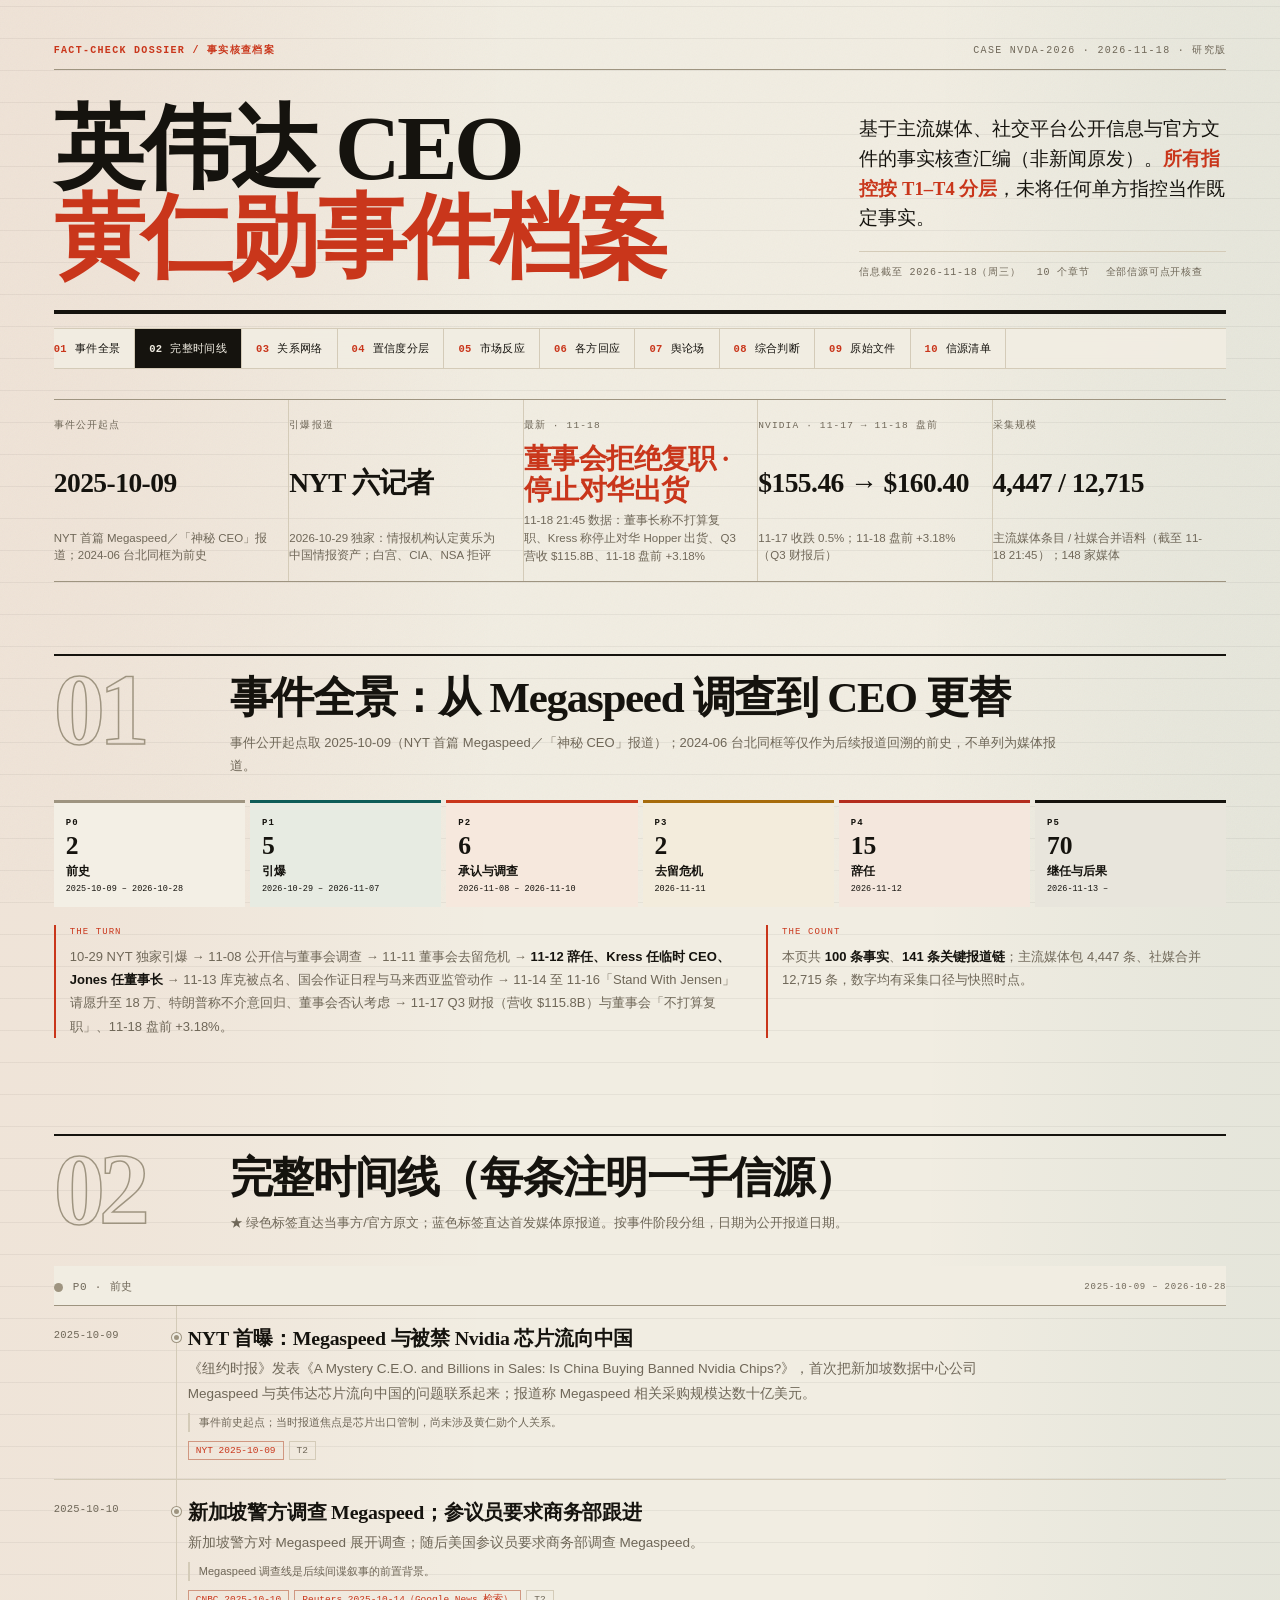
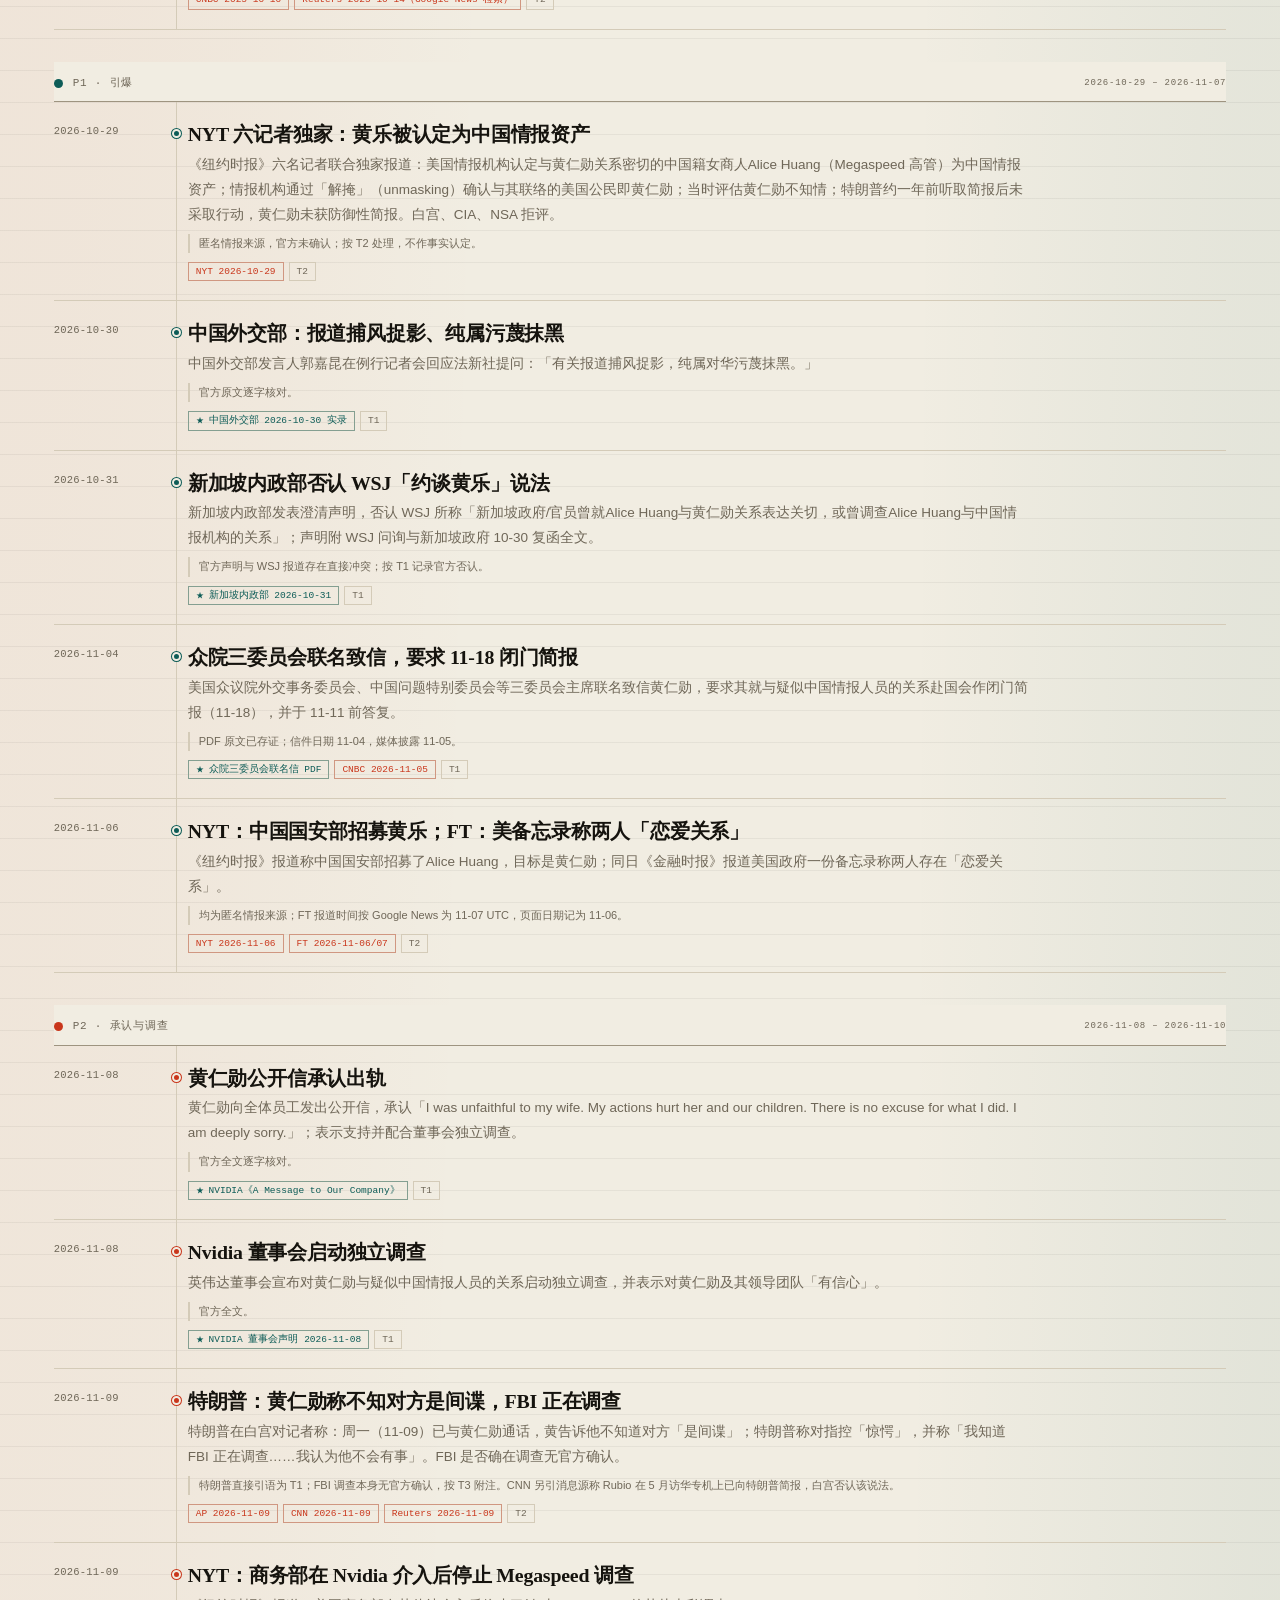
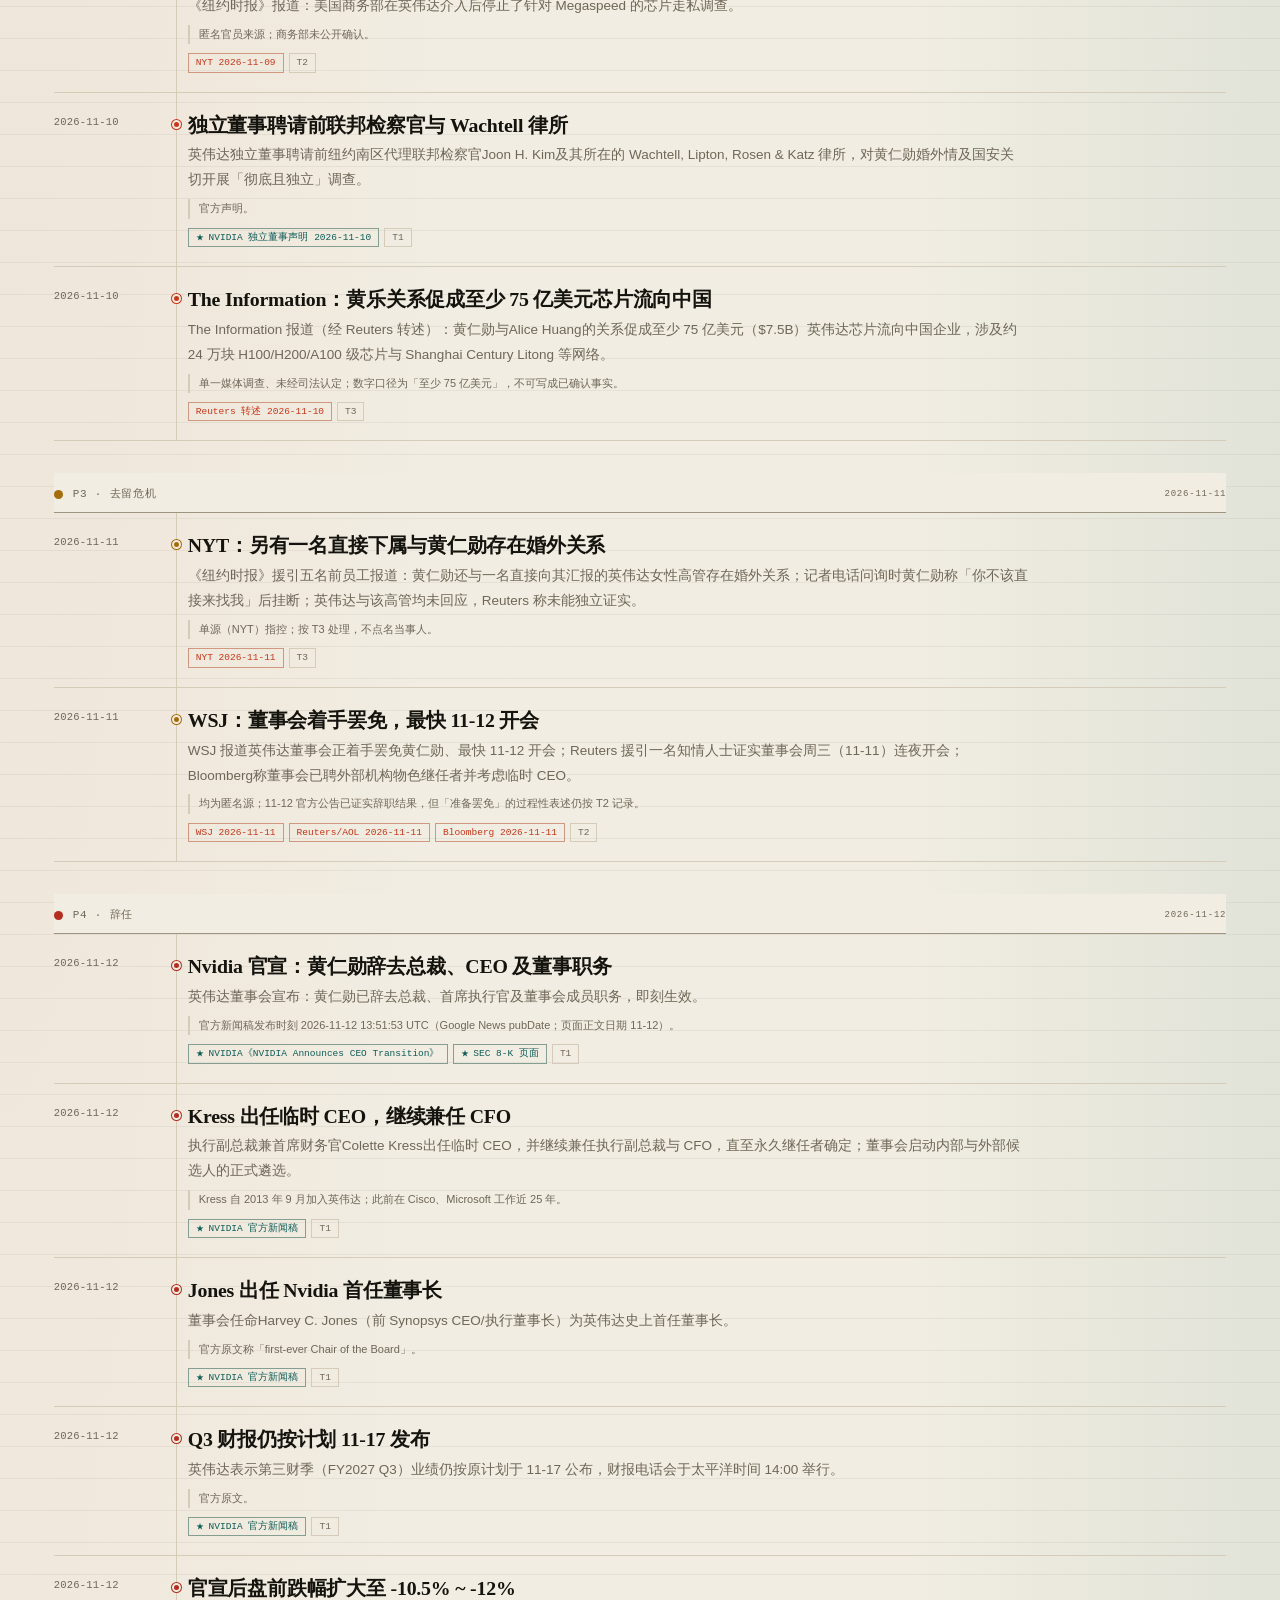
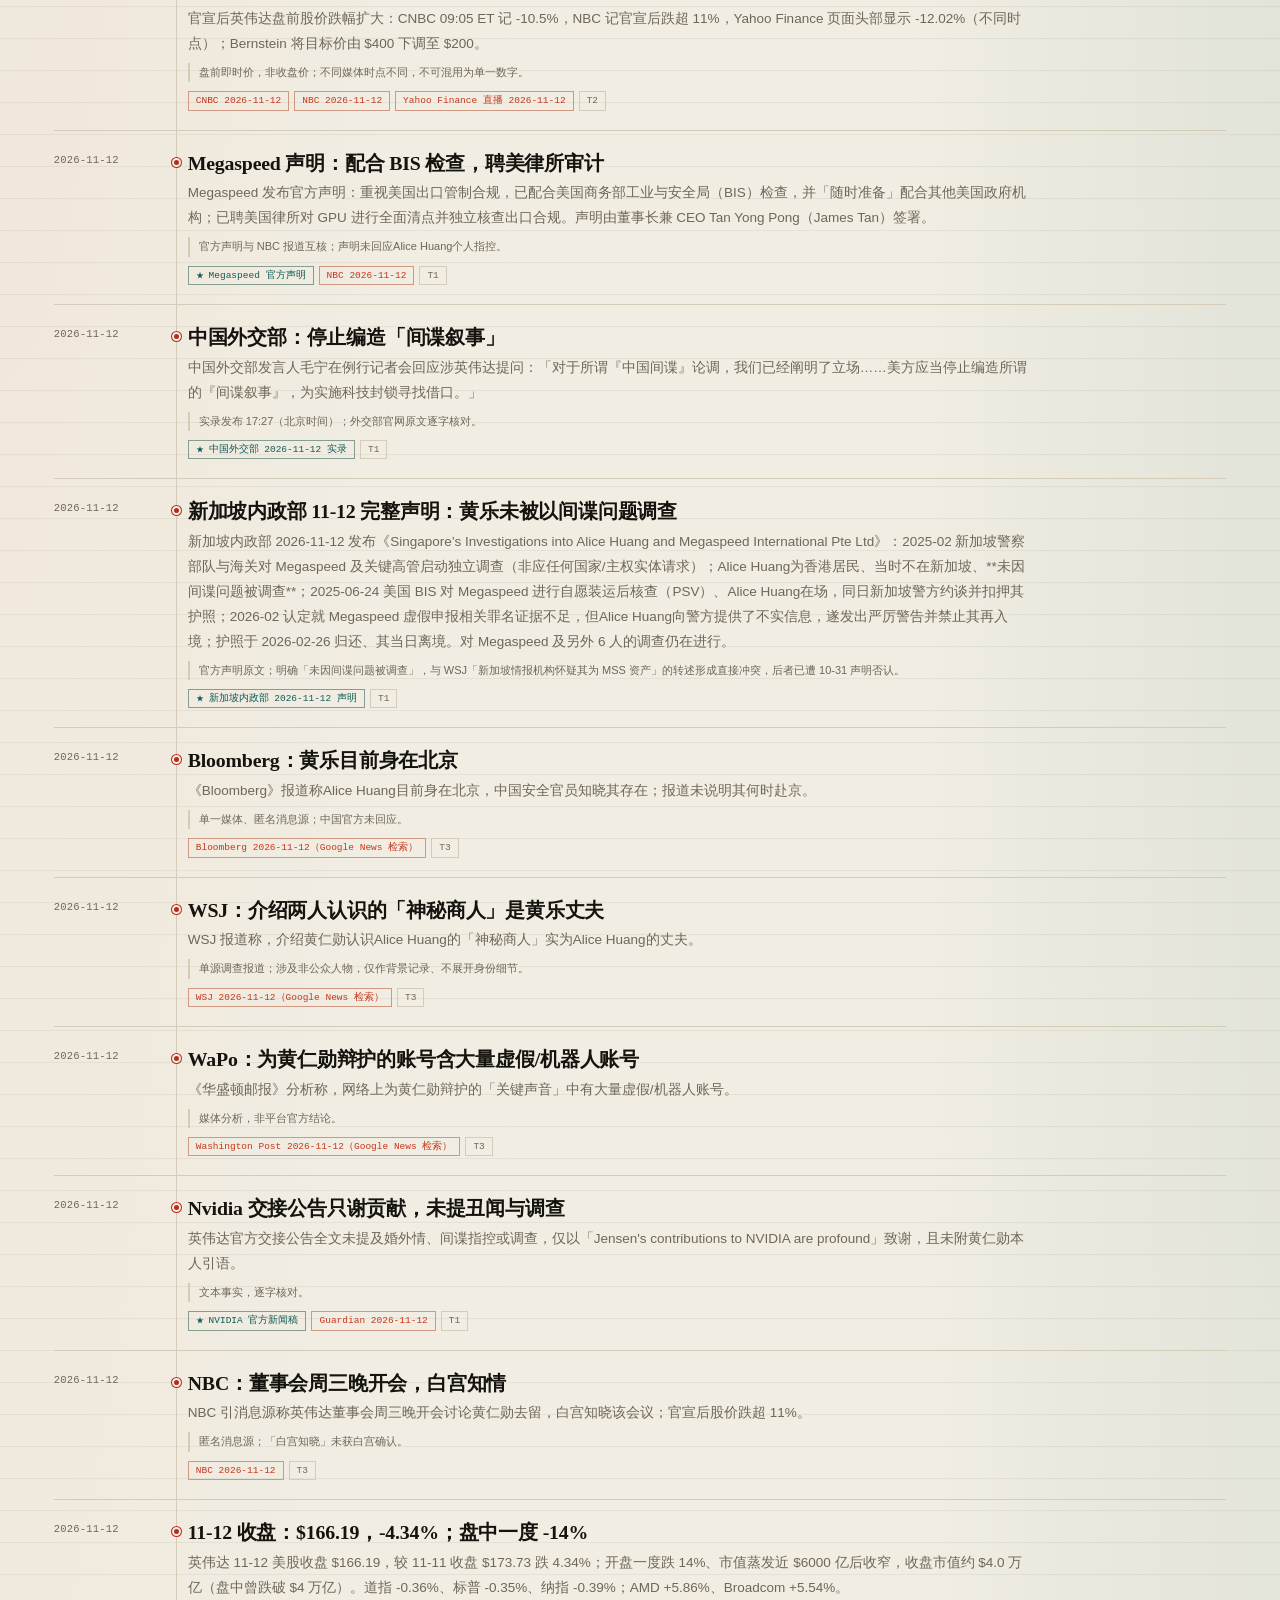
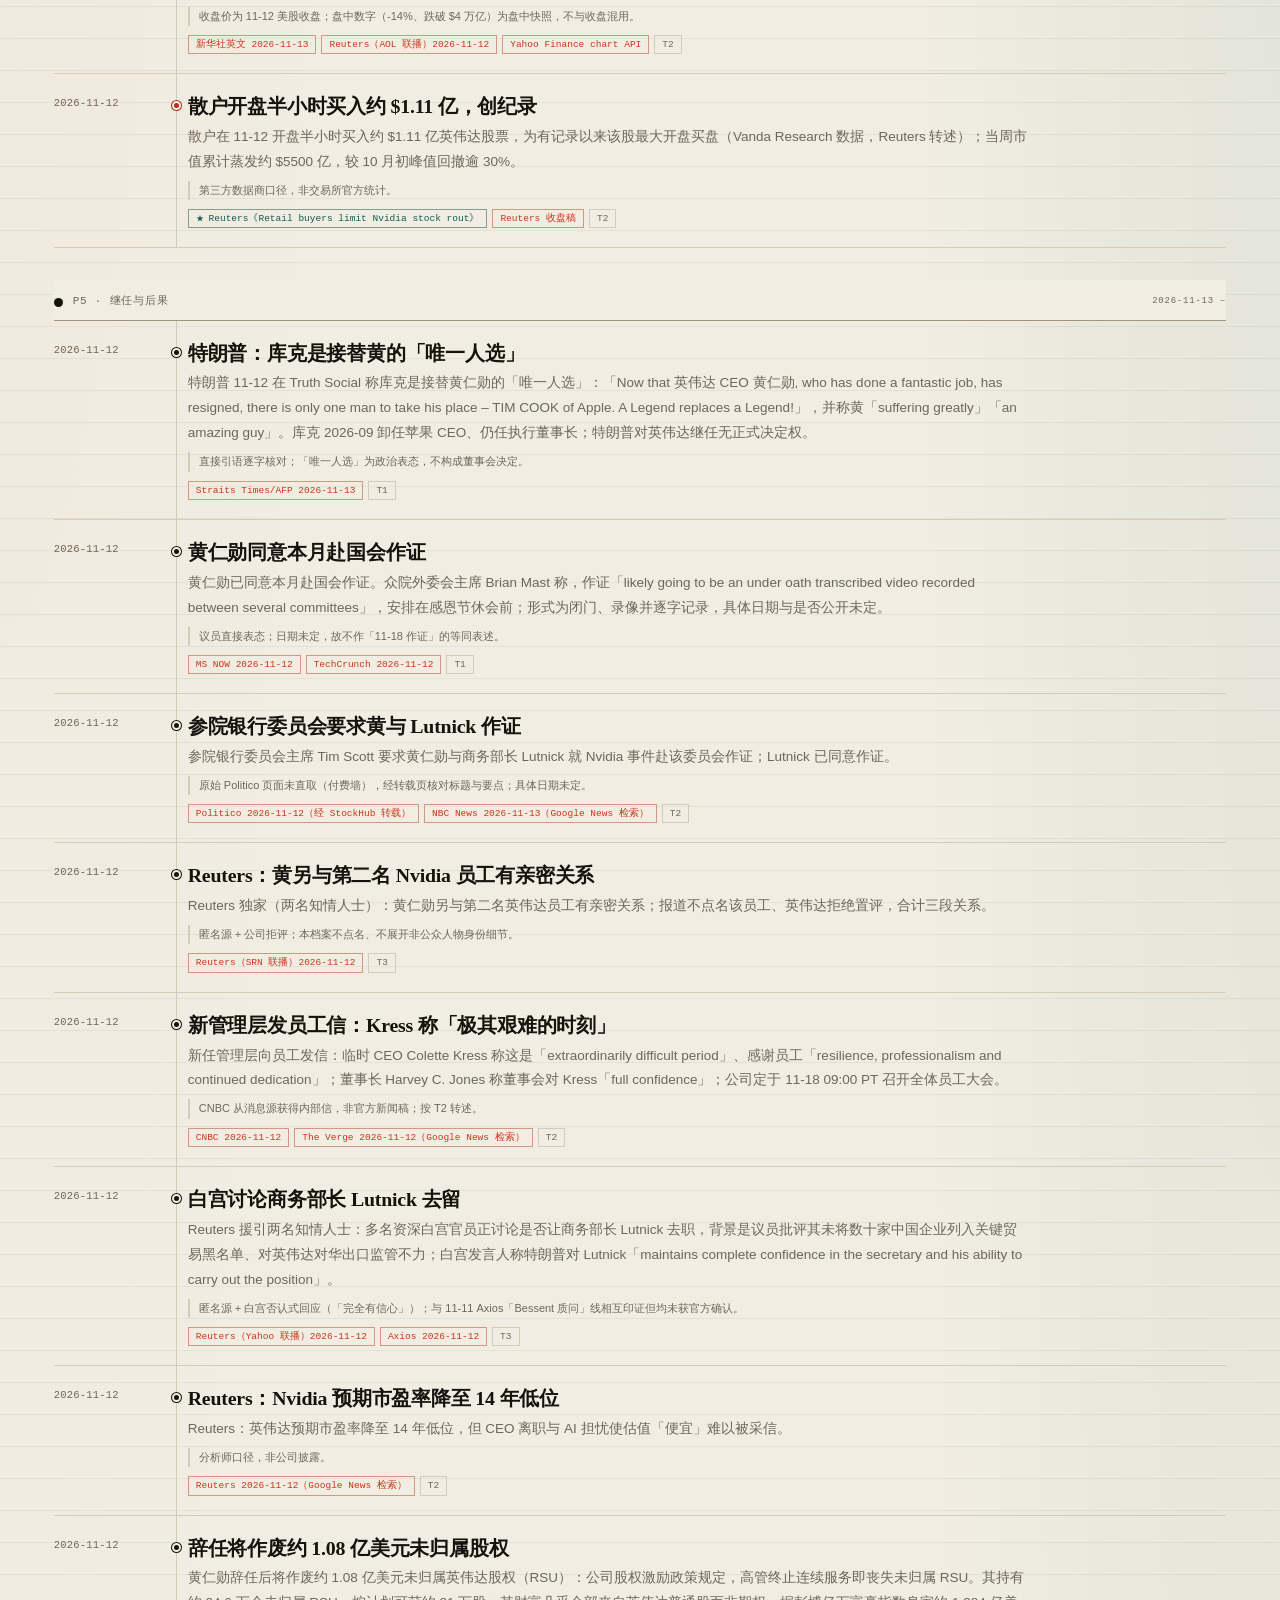
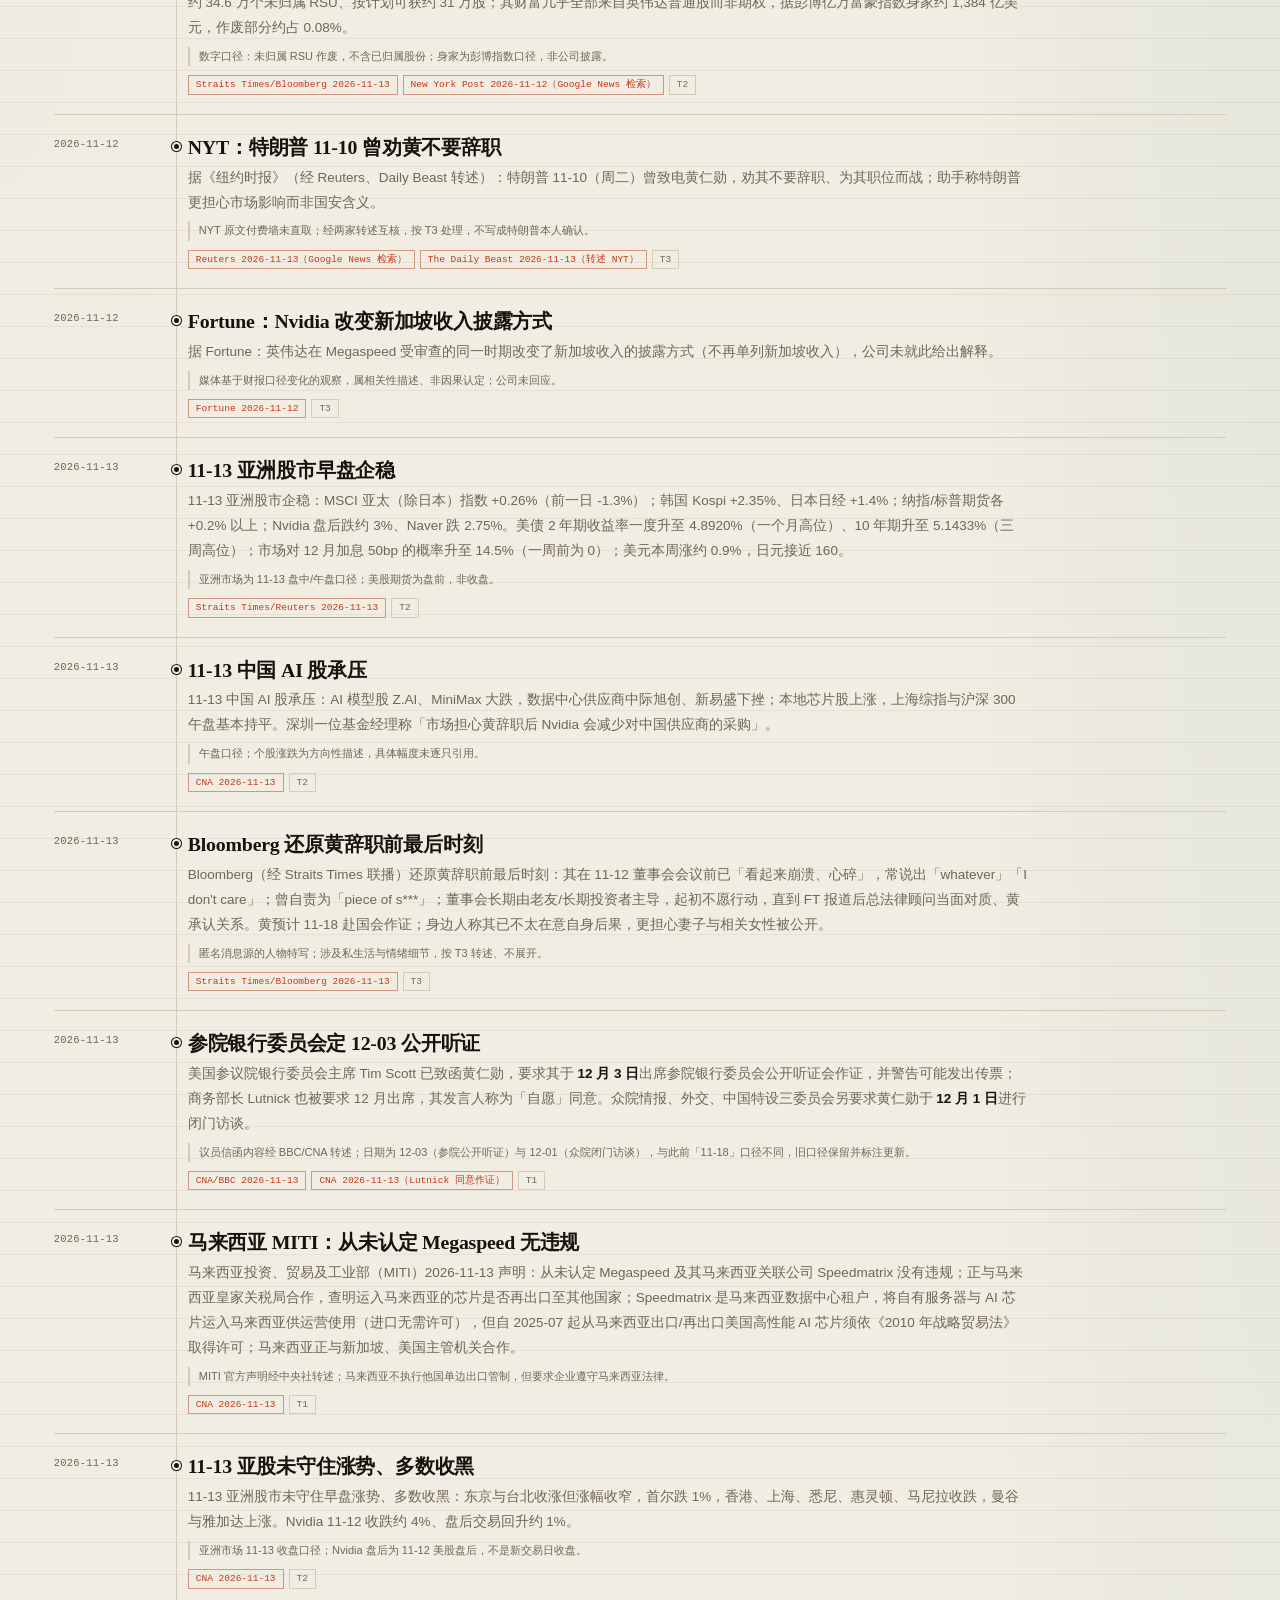
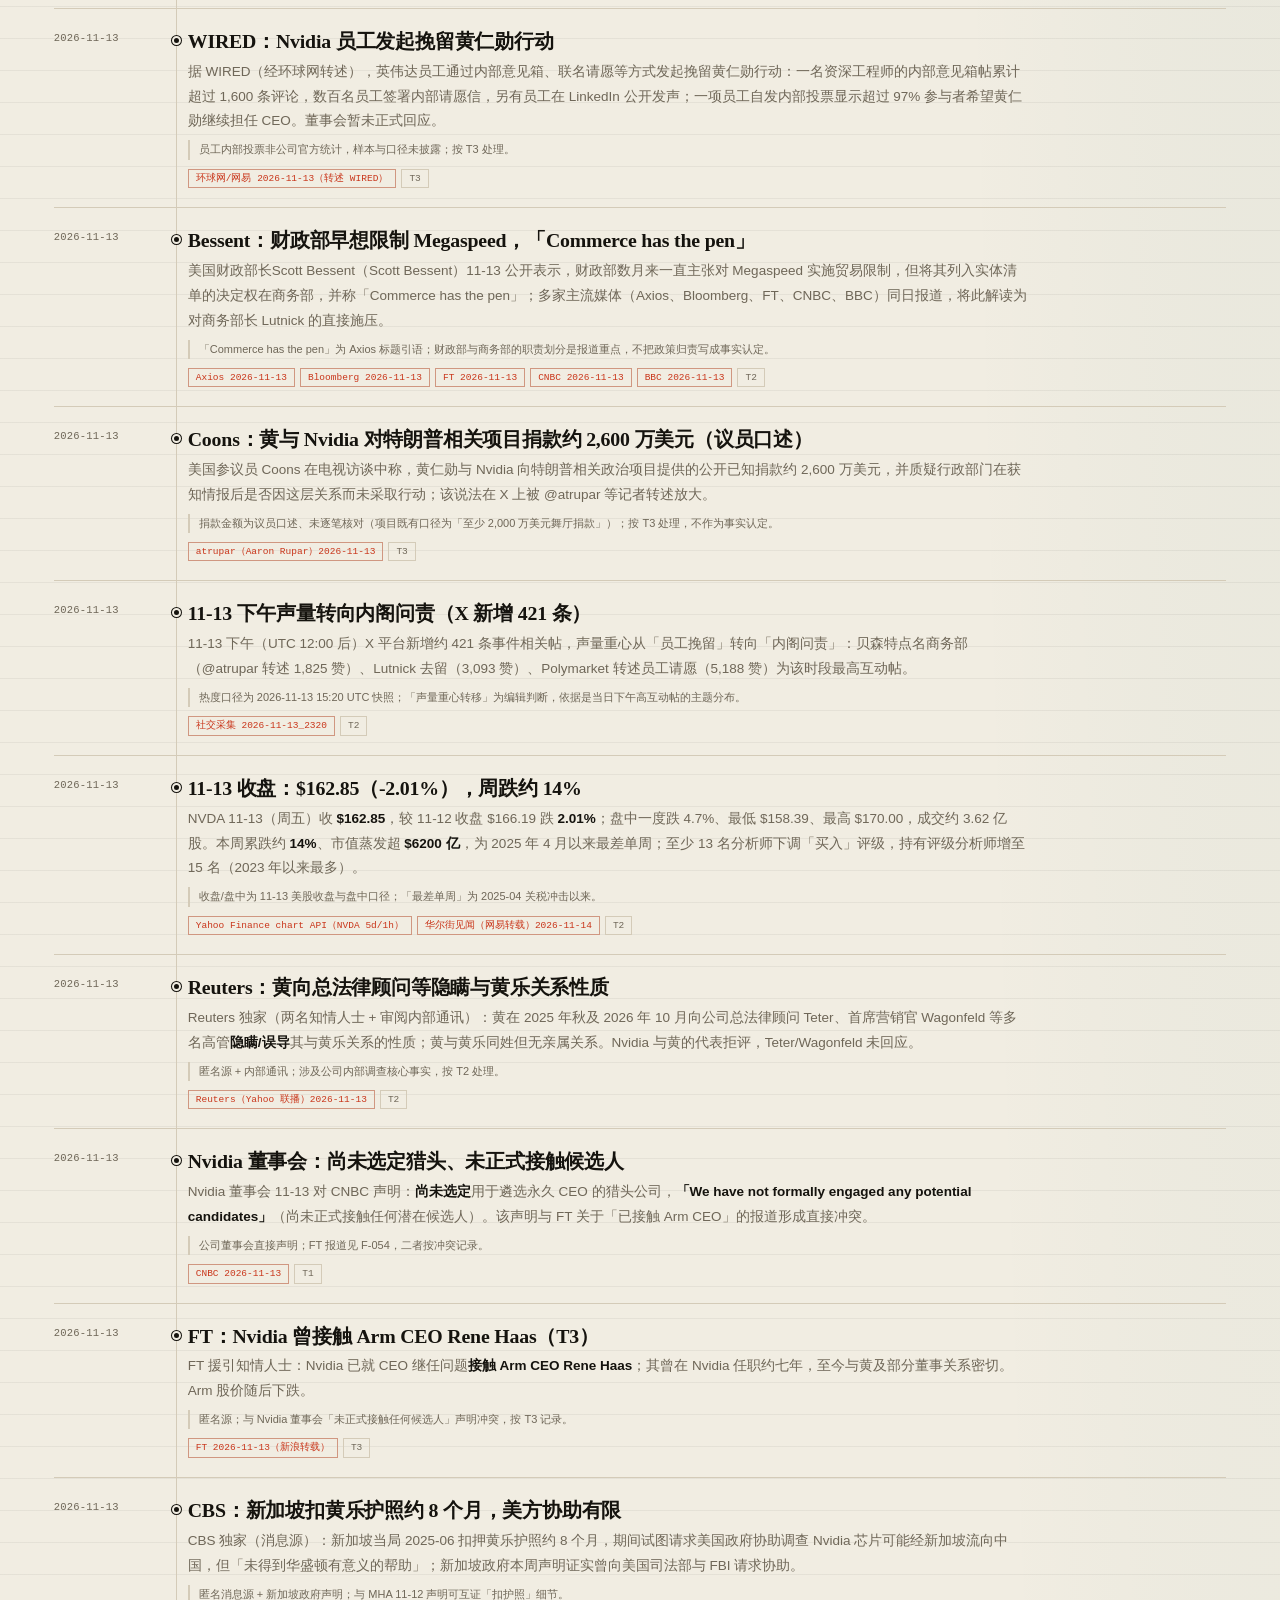
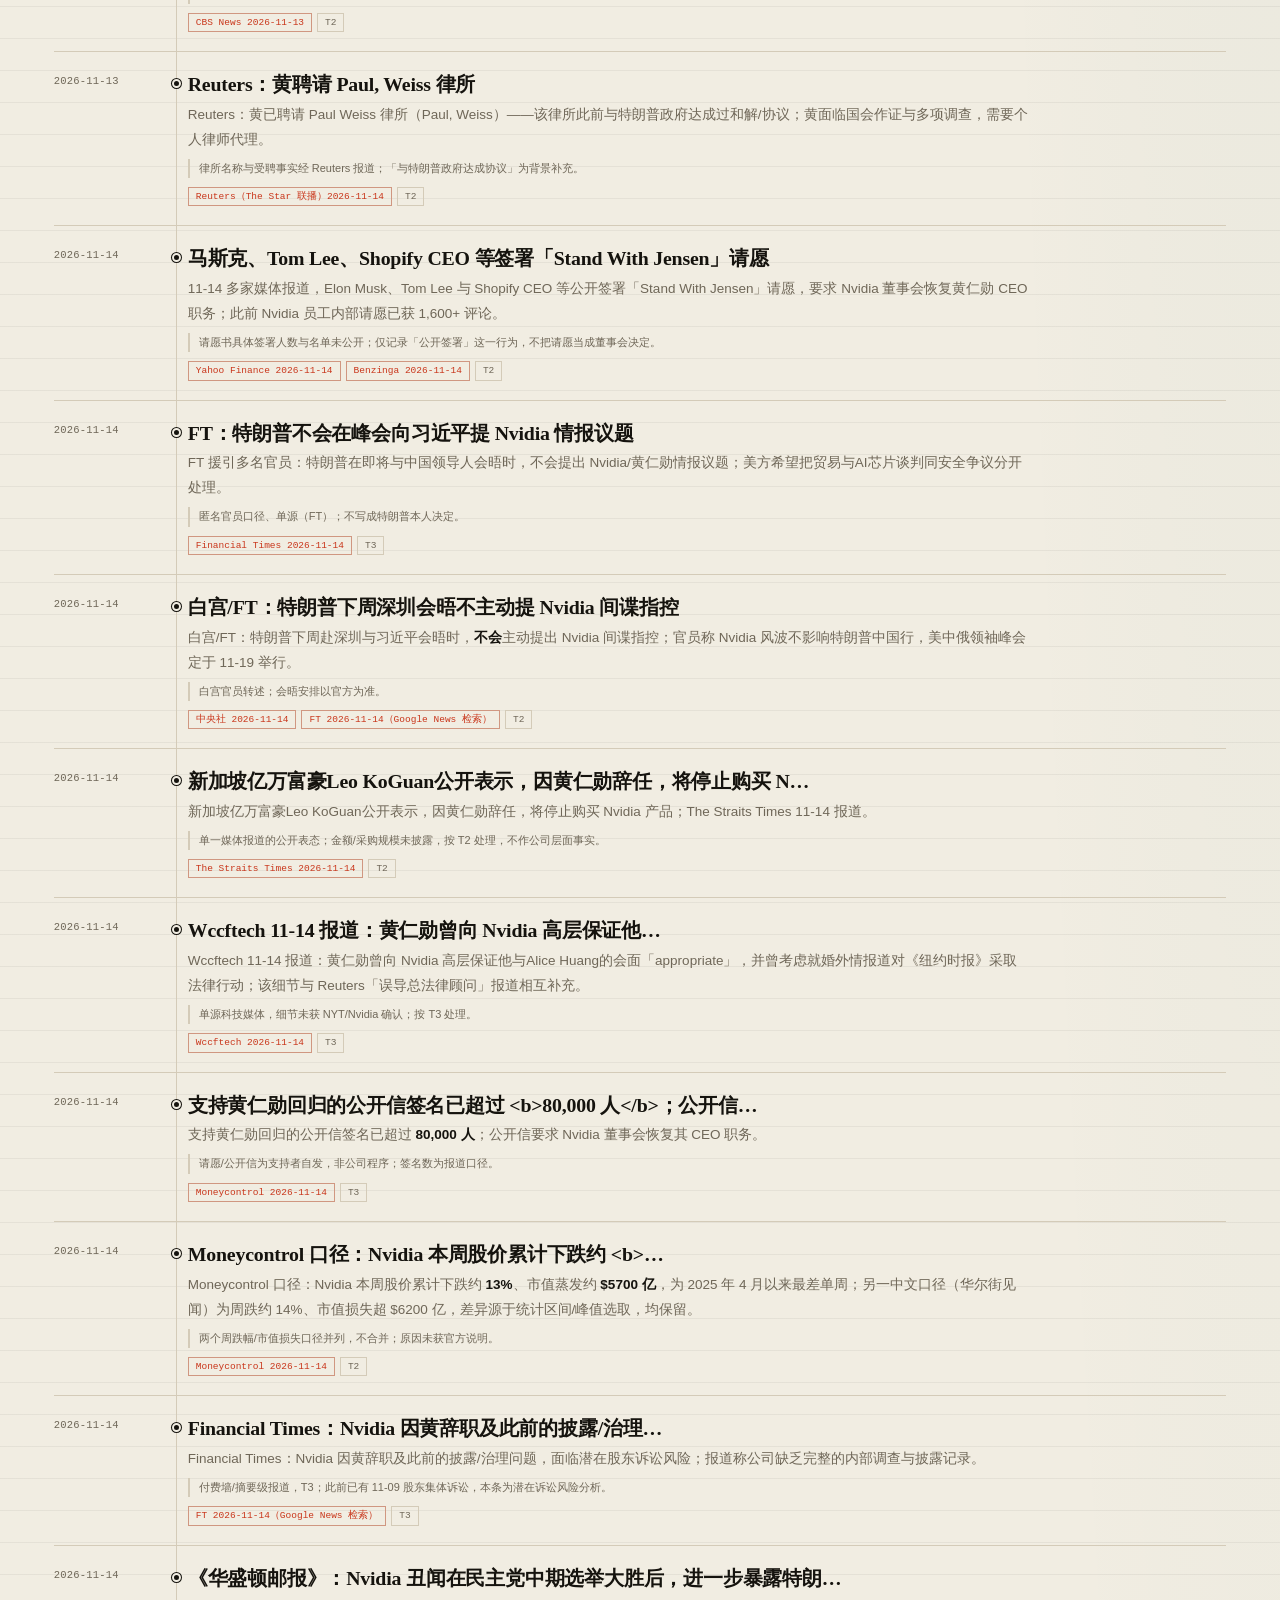
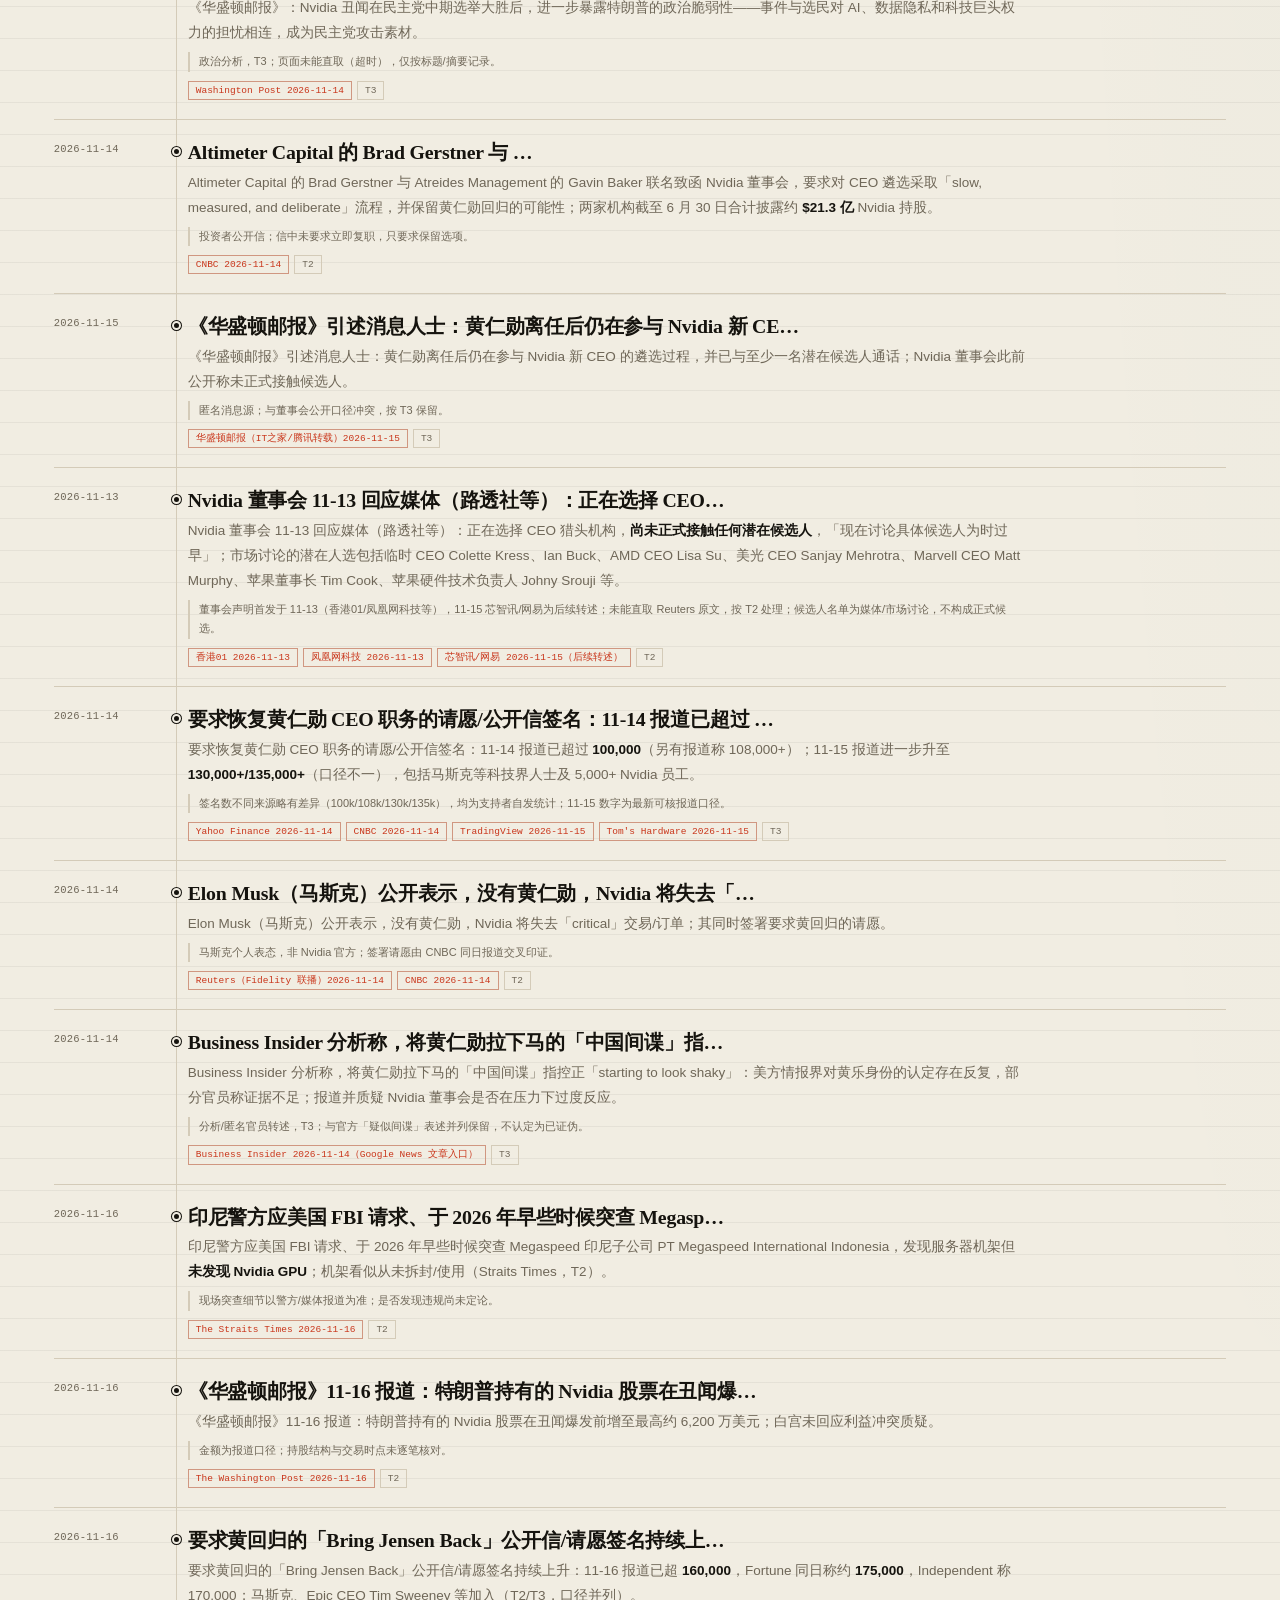
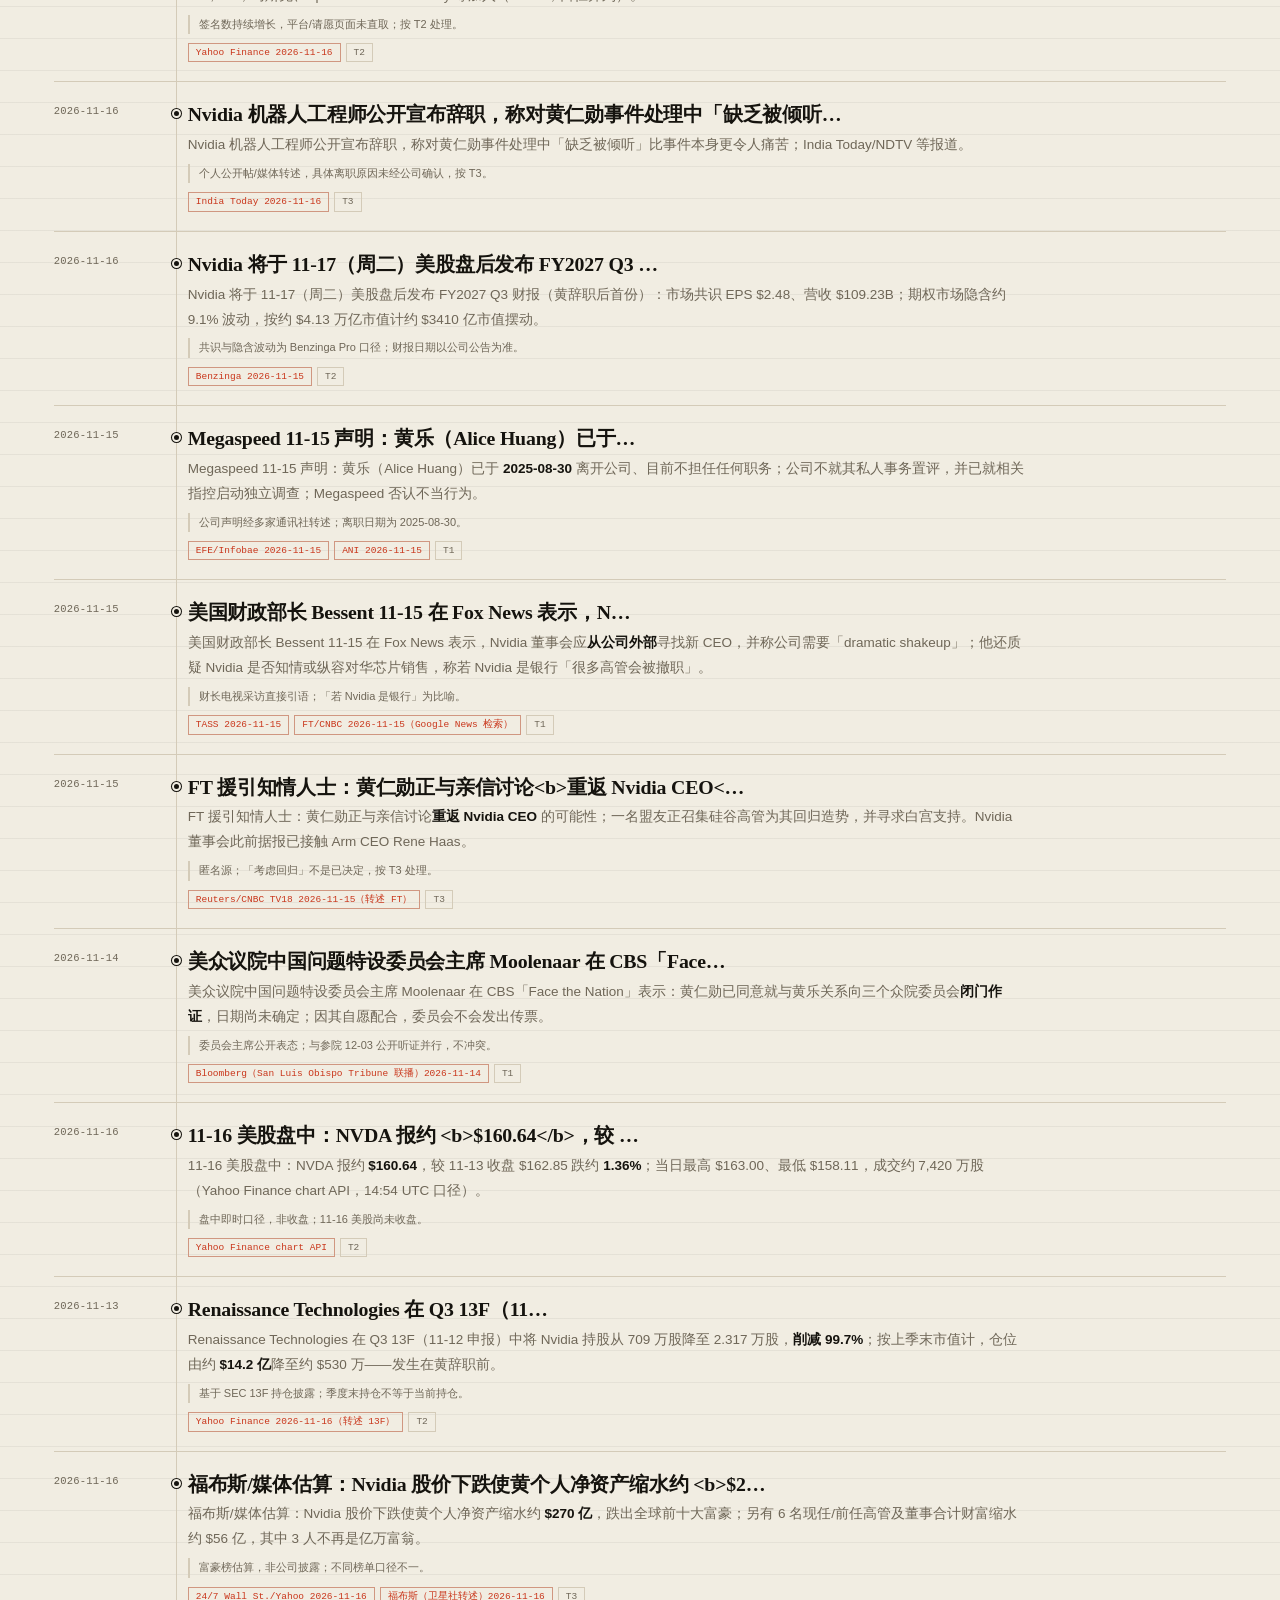
==== index.html @ ffca9726 "deploy: 2026-11-18T23:23:04.176Z" ====
<!DOCTYPE html>
<html lang="zh-CN">
<head>
<meta charset="UTF-8">
<link rel="icon" href="data:image/svg+xml,%3Csvg xmlns='http://www.w3.org/2000/svg' viewBox='0 0 100 100'%3E%3Crect width='100' height='100' fill='%2315130e'/%3E%3Ctext x='50' y='68' font-size='52' text-anchor='middle' fill='%23f1ede2' font-family='Georgia,serif' font-weight='700'%3EN%3C/text%3E%3C/svg%3E">
<meta name="viewport" content="width=device-width, initial-scale=1.0">
<title>英伟达 CEO 黄仁勋事件档案：完整时间线 · 关系网络 · 综合判断</title>
<meta name="description" content="基于主流媒体、社交平台公开信息与官方文件的事实核查汇编：完整时间线、关系网络、置信度分层与后续观察点（截至 2026-11-18），全部信源可点击核查">
<meta property="og:type" content="article">
<meta property="og:title" content="英伟达 CEO 黄仁勋事件档案：完整时间线 · 关系网络 · 综合判断">
<meta property="og:description" content="基于主流媒体、社交平台公开信息与官方文件的事实核查汇编（截至 2026-11-18），全部信源可点击核查">
<style>/* ============================================================
   NVDA CASE FILE — editorial dossier design system
   Light: warm paper / ink / signal vermilion
   Dark: night desk / bone / signal vermilion
   ============================================================ */
:root{
  --paper:#f1ede2;
  --paper-2:#e9e3d5;
  --card:#faf7ee;
  --ink:#15130e;
  --muted:#6f6758;
  --rule:#d4cbb8;
  --rule-strong:#9e9480;
  --accent:#c9361b;
  --accent-soft:#f2d8cb;
  --teal:#0d5c57;
  --teal-soft:#d8e8e3;
  --amber:#a66b0b;
  --amber-soft:#f0e2c6;
  --red:#b42d1e;
  --grid:rgba(21,19,14,.055);
  --shadow:0 18px 40px -28px rgba(21,19,14,.6);
  --serif:"Noto Serif SC","Source Han Serif SC","Songti SC","STSong","Iowan Old Style",Georgia,serif;
  --sans:"Noto Sans SC","Source Han Sans SC","PingFang SC","Microsoft YaHei",sans-serif;
  --mono:"IBM Plex Mono","JetBrains Mono","SFMono-Regular",Consolas,monospace;
}
@media (prefers-color-scheme: dark){
  :root{
    --paper:#0d0f12; --paper-2:#111419; --card:#15181e;
    --ink:#ece6d9; --muted:#a79e8e; --rule:#33363d; --rule-strong:#575a62;
    --accent:#ff5b37; --accent-soft:#3b1d16; --teal:#71c3b8; --teal-soft:#102d2a;
    --amber:#e0a33e; --amber-soft:#34290f; --red:#ff6b52;
    --grid:rgba(236,230,217,.045);
    --shadow:0 18px 40px -28px rgba(0,0,0,.9);
  }
}
*{box-sizing:border-box;margin:0;padding:0}
html{scroll-behavior:smooth}
@media (prefers-reduced-motion:reduce){html{scroll-behavior:auto}}
body{
  background:
    radial-gradient(ellipse 70% 55% at 0% -10%, color-mix(in srgb,var(--accent) 8%,transparent), transparent 60%),
    radial-gradient(ellipse 45% 40% at 100% 10%, color-mix(in srgb,var(--teal) 7%,transparent), transparent 65%),
    repeating-linear-gradient(0deg, transparent 0 31px, var(--grid) 31px 32px),
    var(--paper);
  color:var(--ink);
  font-family:var(--sans);
  font-size:16px;
  line-height:1.75;
  -webkit-font-smoothing:antialiased;
  overflow-x:clip;
}
body::selection{background:var(--accent);color:var(--card)}
a{color:var(--accent);text-underline-offset:3px;touch-action:manipulation}
a:focus-visible,button:focus-visible,summary:focus-visible{outline:2px solid var(--accent);outline-offset:3px}
.skip{position:absolute;left:-999px;top:8px;z-index:200;background:var(--card);border:1px solid var(--accent);padding:8px 12px;font-family:var(--mono);font-size:11px}
.skip:focus{left:8px}
.grain{
  position:fixed;inset:0;z-index:1;pointer-events:none;opacity:.055;
  background-image:url("data:image/svg+xml,%3Csvg xmlns='http://www.w3.org/2000/svg' width='180' height='180'%3E%3Cfilter id='n'%3E%3CfeTurbulence type='fractalNoise' baseFrequency='.85' numOctaves='3' stitchTiles='stitch'/%3E%3C/filter%3E%3Crect width='100%25' height='100%25' filter='url(%23n)' opacity='.65'/%3E%3C/svg%3E");
}
.progress{position:fixed;top:0;left:0;height:3px;width:0;background:var(--accent);z-index:100;transition:width .08s linear}
.site{position:relative;z-index:2;max-width:1280px;margin:0 auto;padding:34px clamp(18px,4.2vw,64px) 72px}

/* ---------- masthead ---------- */
.masthead{padding-top:8px}
.masthead-top{display:flex;justify-content:space-between;gap:18px;border-bottom:1px solid var(--rule-strong);padding-bottom:9px;font-family:var(--mono);font-size:10px;letter-spacing:.13em;text-transform:uppercase;color:var(--muted)}
.masthead-top .stamp{color:var(--accent);font-weight:600}
.masthead-top .issue{text-align:right}
.masthead-grid{display:grid;grid-template-columns:minmax(0,1.35fr) minmax(280px,.65fr);gap:44px;align-items:end;padding:34px 0 28px}
h1{font-family:var(--serif);font-size:clamp(44px,7.1vw,92px);line-height:.98;font-weight:900;letter-spacing:-.04em;margin:0;text-wrap:balance}
h1 .h1-2{display:block;color:var(--accent);white-space:nowrap}
.dek{font-family:var(--serif);font-size:clamp(17px,1.45vw,21px);line-height:1.6;color:var(--ink);margin-bottom:18px}
.dek b{color:var(--accent)}
.masthead-meta{display:flex;flex-wrap:wrap;gap:8px 16px;font-family:var(--mono);font-size:10px;letter-spacing:.08em;text-transform:uppercase;color:var(--muted);border-top:1px solid var(--rule);padding-top:12px}
.rule-heavy{height:4px;background:var(--ink);margin:0 0 14px}

/* ---------- nav ---------- */
.navbar{display:flex;gap:0;overflow-x:auto;white-space:nowrap;position:sticky;top:0;z-index:40;background:color-mix(in srgb,var(--paper) 92%,transparent);backdrop-filter:blur(12px);border-top:1px solid var(--rule);border-bottom:1px solid var(--rule);margin:0 0 30px;scrollbar-width:none}
.navbar::-webkit-scrollbar{display:none}
.navbar a{display:inline-flex;align-items:center;gap:8px;padding:11px 14px 10px;color:var(--ink);text-decoration:none;font-family:var(--mono);font-size:10.5px;letter-spacing:.03em;border-right:1px solid var(--rule);transition:background .2s,color .2s}
.navbar a:first-child{padding-left:0}
.navbar a span.nav-no{color:var(--accent);font-weight:600}
.navbar a:hover,.navbar a.active{background:var(--ink);color:var(--paper)}
.navbar a:hover span.nav-no,.navbar a.active span.nav-no{color:var(--paper)}

/* ---------- data tape ---------- */
.stats{display:grid;grid-template-columns:repeat(5,minmax(0,1fr));gap:0;border-top:1px solid var(--rule-strong);border-bottom:1px solid var(--rule-strong);margin:0 0 72px}
.stat{padding:18px 18px 16px 0;border-left:1px solid var(--rule);min-height:132px;display:flex;flex-direction:column;justify-content:space-between}
.stat:first-child{border-left:0;padding-left:0}
.stat .k{font-family:var(--mono);font-size:9.5px;letter-spacing:.12em;text-transform:uppercase;color:var(--muted)}
.stat .v{font-family:var(--serif);font-size:clamp(21px,2.15vw,33px);line-height:1.15;font-weight:800;margin:8px 0 6px;letter-spacing:-.02em;font-variant-numeric:tabular-nums}
.stat .c{font-size:11.5px;line-height:1.55;color:var(--muted)}
.stat .c b{color:var(--ink)}
.stat:nth-child(3) .v{color:var(--accent)}

/* ---------- chapters ---------- */
.chapter{margin:0 0 96px;scroll-margin-top:64px}
.chapter-head{display:grid;grid-template-columns:150px minmax(0,1fr);gap:26px;align-items:start;border-top:2px solid var(--ink);padding-top:16px;margin-bottom:22px}
.folio{font-family:var(--serif);font-size:clamp(64px,8vw,112px);line-height:.75;font-weight:900;color:transparent;-webkit-text-stroke:1.5px var(--rule-strong);letter-spacing:-.06em;user-select:none}
h2.sec{font-family:var(--serif);font-size:clamp(27px,3.4vw,43px);line-height:1.22;font-weight:800;letter-spacing:-.03em;margin:0 0 6px;text-wrap:balance}
.sec-sub{font-size:13px;color:var(--muted);line-height:1.8;max-width:830px}
.sec-sub b{color:var(--ink)}
.note{font-size:12px;line-height:1.75;color:var(--muted)}
.note b{color:var(--ink)}
.card{background:var(--card);border:1px solid var(--rule);box-shadow:var(--shadow);padding:26px}
.card.figure{padding:18px 18px 10px}
.card.figure svg{display:block;width:100%;height:auto}
.net-legend{display:grid;grid-template-columns:repeat(3,1fr);gap:6px 18px;padding:10px 4px 2px;border-top:1px solid var(--rule);font-size:10.5px;color:var(--muted)}
.net-legend span{display:flex;align-items:center;gap:7px;line-height:1.35}
.net-legend i{display:inline-flex;align-items:center;justify-content:center;width:17px;height:17px;border:1px solid var(--rule-strong);border-radius:50%;font-family:var(--mono);font-size:8px;color:var(--accent);font-style:normal;flex:0 0 17px}

/* ---------- phase strip ---------- */
.phase-strip{display:flex;gap:5px;margin:10px 0 16px;align-items:stretch}
.phase-seg{flex:1;min-width:0;border-top:3px solid var(--ph,var(--rule-strong));background:color-mix(in srgb,var(--ph,var(--rule)) 8%,var(--card));padding:13px 12px 11px;display:flex;flex-direction:column;gap:2px;position:relative}
.phase-seg .phase-code{font-family:var(--mono);font-size:9px;color:var(--ink);letter-spacing:.12em;font-weight:600}
.phase-seg b{font-family:var(--serif);font-size:clamp(18px,2vw,28px);line-height:1}
.phase-seg .phase-name{font-size:12px;font-weight:700}
.phase-seg small{font-family:var(--mono);font-size:8.5px;color:var(--ink);line-height:1.4}
.overview-notes{display:grid;grid-template-columns:1.2fr .8fr;gap:22px;margin-top:18px}
.note-block{border-left:2px solid var(--accent);padding-left:14px}
.note-block .label{display:block;font-family:var(--mono);font-size:9px;letter-spacing:.12em;text-transform:uppercase;color:var(--accent);margin-bottom:4px}
.note-block p{font-size:13px;color:var(--muted);line-height:1.8}
.note-block p b{color:var(--ink)}

/* ---------- timeline ---------- */
.phase-h{position:sticky;top:47px;z-index:12;display:flex;align-items:center;gap:10px;background:var(--paper);border-bottom:1px solid var(--rule-strong);padding:12px 0 8px;margin:32px 0 0;font-family:var(--mono);font-size:11px;letter-spacing:.07em;text-transform:uppercase;color:var(--muted)}
.phase-h .dot{width:9px;height:9px;border-radius:50%;flex:0 0 auto;background:var(--ph,var(--accent))}
.item{display:grid;grid-template-columns:112px 22px minmax(0,1fr);gap:0;position:relative;padding:19px 0 19px;border-bottom:1px solid var(--rule)}
.item::before{content:"";position:absolute;left:122px;top:0;bottom:0;width:1px;background:var(--rule)}
.item .date{font-family:var(--mono);font-size:10.5px;line-height:1.5;letter-spacing:.02em;color:var(--muted);padding-top:3px}
.item .dot-marker{position:relative;z-index:1;align-self:start;justify-self:center;margin-top:8px;width:9px;height:9px;border:2px solid var(--paper);background:var(--ph,var(--accent));border-radius:50%;box-shadow:0 0 0 1px var(--ph,var(--accent))}
.item .body{max-width:840px}
.item .t{font-family:var(--serif);font-size:clamp(17px,1.55vw,21px);line-height:1.4;font-weight:800;margin-bottom:4px;letter-spacing:-.01em}
.item .x{font-size:13.5px;line-height:1.85;color:var(--muted)}
.item .x b{color:var(--ink)}
.item .note{margin-top:6px;font-size:11px;border-left:2px solid var(--rule);padding-left:9px}
.chips{display:flex;flex-wrap:wrap;gap:5px;margin-top:9px}
.chip,a.chip{display:inline-block;font-family:var(--mono);font-size:9.5px;line-height:1.4;padding:2px 7px;border:1px solid var(--rule);color:var(--muted);text-decoration:none;background:transparent}
a.chip{color:var(--accent);border-color:color-mix(in srgb,var(--accent) 35%,var(--rule))}
a.chip:hover{background:var(--accent);color:var(--card)}
a.chip.pri{color:var(--teal);border-color:color-mix(in srgb,var(--teal) 40%,var(--rule))}
a.chip.pri::before{content:"★ ";font-size:8px}
a.chip.pri:hover{background:var(--teal);color:var(--card)}

/* ---------- tables ---------- */
.tablewrap{overflow-x:auto;border-top:1px solid var(--rule-strong);border-bottom:1px solid var(--rule);background:color-mix(in srgb,var(--card) 55%,transparent);-webkit-overflow-scrolling:touch}
table{width:100%;border-collapse:collapse;font-size:12px;line-height:1.6}
th{font-family:var(--mono);font-size:9px;letter-spacing:.11em;text-transform:uppercase;color:var(--muted);background:var(--paper-2);padding:9px 11px;text-align:left;border-bottom:1px solid var(--rule-strong);white-space:nowrap}
td{padding:8px 11px;border-bottom:1px solid var(--rule);vertical-align:top;color:var(--muted)}
tr:last-child td{border-bottom:0}
tbody tr:hover td{background:color-mix(in srgb,var(--accent) 5%,transparent);color:var(--ink)}
td a{color:var(--accent);text-decoration:none;border-bottom:1px solid color-mix(in srgb,var(--accent) 35%,transparent)}
td a:hover{background:var(--accent);color:var(--card)}
.nw{white-space:nowrap}
.badge-pri,.badge-sec{display:inline-block;font-family:var(--mono);font-size:9px;letter-spacing:.04em;padding:1px 6px;border:1px solid;margin-right:4px}
.badge-pri{color:var(--teal);border-color:color-mix(in srgb,var(--teal) 45%,var(--rule))}
.badge-sec{color:var(--muted);border-color:var(--rule)}

/* ---------- confidence ---------- */
.scale{display:flex;height:34px;margin:4px 0 18px;border:1px solid var(--rule-strong);overflow:hidden}
.scale-seg{display:flex;align-items:center;justify-content:center;font-family:var(--mono);font-size:9px;color:var(--card);font-weight:600;min-width:16px}
.scale-seg.t1{background:var(--teal)} .scale-seg.t2{background:var(--accent)} .scale-seg.t3{background:var(--amber)} .scale-seg.t4{background:var(--rule-strong)}
.tier{border-left:3px solid var(--tier,var(--accent));background:color-mix(in srgb,var(--tier,var(--accent)) 5%,var(--card));padding:15px 18px;margin:0 0 9px}
.tier-head{display:flex;align-items:baseline;gap:10px;margin-bottom:4px}
.tier-tag{font-family:var(--mono);font-size:9px;letter-spacing:.08em;color:var(--tier,var(--accent));font-weight:600}
.tier-count{font-family:var(--mono);font-size:9px;color:var(--muted)}
.tier p{font-size:12.5px;line-height:1.75;color:var(--muted);margin:4px 0}
.tier p b{color:var(--ink);font-weight:700}
.t1{--tier:var(--teal)} .t2{--tier:var(--accent)} .t3{--tier:var(--amber)} .t4{--tier:var(--rule-strong)}

/* ---------- market ---------- */
.metric-grid{display:grid;grid-template-columns:repeat(4,minmax(0,1fr));gap:0;border-top:1px solid var(--rule-strong);border-bottom:1px solid var(--rule);margin-bottom:20px}
.metric{padding:15px 15px 13px 0;border-left:1px solid var(--rule)}
.metric:first-child{border-left:0;padding-left:0}
.metric .mk{font-family:var(--mono);font-size:9px;letter-spacing:.1em;text-transform:uppercase;color:var(--muted)}
.metric .mv{font-family:var(--serif);font-size:clamp(25px,3vw,42px);line-height:1;font-weight:900;letter-spacing:-.03em;margin:8px 0 4px;font-variant-numeric:tabular-nums}
.metric .mv.neg{color:var(--accent)} .metric .mv.pos{color:var(--teal)}
.metric .mc{font-size:10.5px;color:var(--muted);line-height:1.5}
.market-svg{width:100%;height:auto;display:block}
.chart-caption{font-family:var(--mono);font-size:9.5px;color:var(--muted);letter-spacing:.03em;padding:8px 0 0;border-top:1px solid var(--rule)}
.fig-head{display:flex;align-items:baseline;gap:12px;flex-wrap:wrap;border-bottom:1px solid var(--rule);padding:0 2px 9px;margin-bottom:10px}
.fig-kicker{font-family:var(--mono);font-size:9px;letter-spacing:.14em;color:var(--accent);font-weight:600}
.fig-head h3{font-family:var(--serif);font-size:17px;font-weight:800;line-height:1.3;margin:0}
.fig-note{margin-left:auto;font-family:var(--mono);font-size:8.5px;color:var(--muted);letter-spacing:.02em}
.fig-legend{display:flex;flex-wrap:wrap;gap:6px 18px;padding:10px 2px 2px;border-top:1px solid var(--rule);font-size:10px;color:var(--muted)}
.fig-legend span{display:flex;align-items:center;gap:6px}
.fig-legend i{width:14px;height:3px;display:inline-block;background:var(--muted)}
.fig-legend i.dash{height:0;border-top:2px dashed var(--muted);background:none}
.fig-legend i.dot-num{width:14px;height:14px;border-radius:50%;border:1px solid var(--accent);background:var(--paper);color:var(--accent);font-family:var(--mono);font-size:8px;display:inline-flex;align-items:center;justify-content:center}
.fig-caption{font-family:var(--mono);font-size:9.5px;line-height:1.7;color:var(--muted);padding:8px 2px 2px;border-top:1px solid var(--rule)}
.fig-hint{display:none}
.mkt,.net{width:100%;height:auto;display:block}
.mkt{max-height:520px}
.net{max-height:660px}
/* 移动端：图内文字在 375px 下会缩到不可读，改为横向滚动查看完整图 */
@media (max-width: 760px){
  .fig-hint{display:none}
  .fig-scroll{overflow-x:auto;-webkit-overflow-scrolling:touch;border-bottom:1px solid var(--rule);padding-bottom:4px}
  .fig-scroll .mkt{min-width:1000px;max-height:none}
  .fig-scroll .net{min-width:1000px;max-height:none}
  .fig-legend{gap:5px 12px;font-size:9.5px}
}
.two-col{display:grid;grid-template-columns:minmax(0,1fr);gap:16px;margin-top:18px}
.two-col>*{min-width:0}
.two-col .card{padding:14px 16px 10px}
.event-table td{font-size:11.5px}
.event-table td .rel-no{display:inline-flex;align-items:center;justify-content:center;width:17px;height:17px;border:1px solid var(--accent);border-radius:50%;font-family:var(--mono);font-size:8px;color:var(--accent);font-style:normal}
.event-table tbody tr:hover td .rel-no{background:var(--accent);color:var(--card)}
.kv b.neg{color:var(--accent)}
.kv b.pos{color:var(--teal)}
.peer-row{display:flex;align-items:center;gap:8px;padding:6px 0;border-bottom:1px dotted var(--rule);font-size:11.5px;color:var(--muted)}
.peer-sw{width:16px;height:3px;flex:0 0 16px}
.peer-name{flex:1}
.peer-row b{font-family:var(--mono);font-size:11px;font-variant-numeric:tabular-nums}
.peer-row b.neg{color:var(--accent)}
.peer-row b.pos{color:var(--teal)}
.market-notes{display:grid;grid-template-columns:1.1fr .9fr;gap:26px;margin-top:16px}
.kv-list{display:grid;gap:8px}
.kv{display:flex;justify-content:space-between;gap:12px;border-bottom:1px dotted var(--rule);padding-bottom:6px;font-size:12px;color:var(--muted)}
.kv b{font-family:var(--mono);font-size:11px;color:var(--ink);text-align:right;white-space:nowrap}

/* ---------- quotes ---------- */
.quote-grid{display:grid;grid-template-columns:repeat(2,minmax(0,1fr));gap:14px}
.quote-card{border:1px solid var(--rule);background:var(--card);padding:18px 20px 16px;position:relative;display:flex;flex-direction:column;gap:10px}
.quote-card.wide{grid-column:1/-1}
.quote-card .qmark{font-family:var(--serif);font-size:54px;line-height:.55;color:var(--accent);height:24px}
.quote-card blockquote{font-family:var(--serif);font-size:17px;line-height:1.65;font-weight:600}
.quote-card .qmeta{font-family:var(--mono);font-size:9.5px;color:var(--muted);letter-spacing:.03em;margin-top:auto}
.quote-card .qmeta a{color:var(--accent);text-decoration:none}
.react-h{font-family:var(--mono);font-size:10px;letter-spacing:.12em;text-transform:uppercase;color:var(--accent);margin:24px 0 10px;display:flex;align-items:center;gap:8px}
.react-h::after{content:"";height:1px;background:var(--rule);flex:1}
.react-h:first-of-type{margin-top:0}

/* ---------- gossip ---------- */
.bar-list{border-top:1px solid var(--rule-strong);margin-bottom:22px}
.bar-row{display:grid;grid-template-columns:86px minmax(0,1fr) 56px;gap:10px;align-items:center;padding:7px 0;border-bottom:1px solid var(--rule);font-size:11px}
.bar-row .bar-name{font-family:var(--mono);font-size:9.5px;color:var(--muted);text-transform:uppercase;letter-spacing:.04em;overflow:hidden;text-overflow:ellipsis;white-space:nowrap}
.bar-track{height:8px;background:var(--paper-2);position:relative;overflow:hidden}
.bar-fill{display:block;height:100%;background:var(--accent);min-width:2px}
.bar-row .bar-val{font-family:var(--mono);font-size:9.5px;text-align:right;color:var(--ink);font-variant-numeric:tabular-nums}
.gossip-grid{display:grid;grid-template-columns:1.35fr .65fr;gap:24px;align-items:start}.gossip-grid>div{min-width:0}
.panel{border-top:1px solid var(--rule-strong);padding-top:12px;min-width:0}
.panel h3{font-family:var(--serif);font-size:22px;font-weight:800;line-height:1.3;margin-bottom:4px}
.panel .hint{font-family:var(--mono);font-size:9px;color:var(--muted);letter-spacing:.04em;margin-bottom:10px}
.data-table{font-size:11px}
.data-table td,.data-table th{padding:6px 8px}
.heat{display:inline-block;height:5px;background:var(--accent);vertical-align:middle;margin-left:4px}
.limited-list{display:flex;flex-wrap:wrap;gap:5px}
.limited-list span{font-family:var(--mono);font-size:9px;border:1px solid var(--rule);padding:2px 6px;color:var(--muted)}

/* ---------- verdict ---------- */
.verdict-lead{display:grid;grid-template-columns:80px minmax(0,1fr);gap:18px;border-top:2px solid var(--ink);border-bottom:1px solid var(--rule-strong);padding:22px 0;margin-bottom:18px}
.verdict-mark{font-family:var(--serif);font-size:100px;line-height:.55;color:var(--accent);font-weight:900}
.verdict-lead p{font-family:var(--serif);font-size:clamp(21px,2.5vw,32px);line-height:1.5;font-weight:700}
.verdict-grid{display:grid;grid-template-columns:repeat(2,minmax(0,1fr));gap:0;border-top:1px solid var(--rule)}
.verdict-item{padding:18px 22px 18px 0;border-bottom:1px solid var(--rule);border-right:1px solid var(--rule)}
.verdict-item:nth-child(2n){padding-left:22px;border-right:0}
.verdict-item .vn{font-family:var(--mono);font-size:9px;color:var(--accent);letter-spacing:.1em}
.verdict-item h3{font-family:var(--serif);font-size:19px;font-weight:800;line-height:1.35;margin:4px 0 5px}
.verdict-item p{font-size:12px;color:var(--muted);line-height:1.75}
.verdict-item p b{color:var(--ink)}
.watchlist{margin-top:22px;background:var(--card);border:1px solid var(--rule);padding:20px 22px}
.watchlist h3{font-family:var(--mono);font-size:10px;letter-spacing:.12em;text-transform:uppercase;color:var(--accent);margin-bottom:10px}
.watchlist ol{list-style:none;counter-reset:w;display:grid;grid-template-columns:repeat(2,1fr);gap:7px 22px}
.watchlist li{counter-increment:w;font-size:12px;color:var(--muted);padding-left:24px;position:relative;line-height:1.6}
.watchlist li::before{content:counter(w,decimal-leading-zero);position:absolute;left:0;top:0;font-family:var(--mono);font-size:9px;color:var(--accent)}

/* ---------- docs ---------- */
.doc{border:1px solid var(--rule);border-left:3px solid var(--accent);background:var(--card);margin-bottom:7px}
.doc summary{list-style:none;display:flex;align-items:center;gap:10px;padding:13px 15px;cursor:pointer;font-family:var(--serif);font-size:15px;font-weight:700}
.doc summary::-webkit-details-marker{display:none}
.doc summary .doc-no{font-family:var(--mono);font-size:9px;color:var(--accent);letter-spacing:.08em;flex:0 0 24px}
.doc summary .ext{margin-left:auto;font-family:var(--mono);font-size:9px;color:var(--muted);text-decoration:none;white-space:nowrap}
.doc summary:hover .ext{color:var(--accent)}
.docbody{padding:0 16px 16px 49px;border-top:1px solid var(--rule);margin-top:0}
.docbody p{font-size:12.5px;line-height:1.8;color:var(--muted);margin-top:10px}
.doc-link{margin-top:10px}
.docbody .orig{font-family:var(--serif);font-size:13px;color:var(--ink)}

/* ---------- sources ---------- */
#sources{margin-bottom:14px}
.source-table{font-size:10.5px}
.source-table td{line-height:1.55}

/* ---------- colophon ---------- */
.colophon{border-top:4px solid var(--ink);margin-top:80px;padding:22px 0 0;display:grid;grid-template-columns:1fr 1fr;gap:30px;font-family:var(--mono);font-size:9.5px;line-height:1.8;color:var(--muted);letter-spacing:.02em}
.colophon b{color:var(--ink)}
#toTop{position:fixed;right:18px;bottom:18px;width:40px;height:40px;border:1px solid var(--rule-strong);background:var(--card);color:var(--ink);cursor:pointer;z-index:50;display:flex;align-items:center;justify-content:center;opacity:0;transform:translateY(8px);transition:opacity .25s,transform .25s;pointer-events:none}
#toTop.show{opacity:1;transform:none;pointer-events:auto}
#toTop:hover{background:var(--ink);color:var(--paper)}
#toTop svg{width:16px;height:16px;stroke:currentColor;fill:none;stroke-width:1.8}
.ext{color:var(--accent);text-decoration:none}
.ext:hover{text-decoration:underline}

/* ---------- responsive ---------- */
@media (max-width: 900px){
  .masthead-grid{grid-template-columns:1fr;gap:22px;padding:24px 0 20px}
  .stats{grid-template-columns:repeat(2,minmax(0,1fr))}
  .stat:nth-child(3){border-left:0;padding-left:0}
  .chapter-head{grid-template-columns:90px 1fr;gap:16px}
  .folio{font-size:64px}
  .overview-notes,.market-notes,.gossip-grid{grid-template-columns:1fr}
  .quote-grid{grid-template-columns:1fr}
  .quote-card.wide{grid-column:auto}
  .metric-grid{grid-template-columns:repeat(2,1fr)}
  .metric:nth-child(3){border-left:0;padding-left:0}
  .verdict-grid{grid-template-columns:1fr}
  .verdict-item,.verdict-item:nth-child(2n){padding-left:0;border-right:0}
  .watchlist ol{grid-template-columns:1fr}
  .colophon{grid-template-columns:1fr;gap:12px}
}
@media (max-width: 620px){
  .net-legend{grid-template-columns:1fr 1fr}
  .site{padding:20px 14px 54px}
  .masthead-top{flex-direction:column;gap:2px}
  .masthead-top .issue{text-align:left}
  h1{font-size:clamp(38px,11vw,58px)}
  .stats{grid-template-columns:1fr}
  .stat{border-left:0;padding-left:0;min-height:auto;border-top:1px solid var(--rule)}
  .stat:first-child{border-top:0}
  .stat .v{font-size:27px}
  .chapter{margin-bottom:64px}
  .chapter-head{display:block}
  .folio{font-size:52px;margin-bottom:8px;line-height:.8}
  h2.sec{font-size:25px}
  .phase-strip{display:grid;grid-template-columns:repeat(2,1fr)}
  .phase-seg{min-height:90px}
  .item{grid-template-columns:1fr;gap:2px;padding:15px 0}
  .item::before,.item .dot-marker{display:none}
  .item .date{font-size:10px;color:var(--accent)}
  .phase-h{position:static;margin-top:22px}
  .metric-grid{grid-template-columns:1fr 1fr}
  .metric .mv{font-size:26px}
  .quote-card blockquote{font-size:15.5px}
  .verdict-lead{grid-template-columns:44px 1fr;gap:10px}
  .verdict-mark{font-size:64px}
  .verdict-lead p{font-size:20px}
  .bar-row{grid-template-columns:70px 1fr 48px}
  .navbar{flex-wrap:wrap;overflow:visible;white-space:normal;position:static;margin:0 0 22px}
  .navbar a{flex:1 1 25%;min-width:0;justify-content:center;padding:9px 4px;font-size:10px;border-right:0;border-bottom:1px solid var(--rule);box-sizing:border-box}
  .navbar a:first-child{padding-left:4px}
  .stat .k{font-size:10.5px}
  .phase-seg .phase-code{font-size:10px}
  .phase-seg small{font-size:9.5px}
  .panel .hint,.fig-caption{font-size:10px}
  .fig-hint{display:block;font-family:var(--mono);font-size:9.5px;color:var(--muted);letter-spacing:.04em;margin:0 0 6px;padding:7px 8px;border:1px dashed var(--rule);background:color-mix(in srgb,var(--card) 70%,transparent)}
}
@media (prefers-reduced-motion: reduce){
  *,*::before,*::after{animation:none!important;transition:none!important}
}
/* reveal */
.js .reveal{opacity:0;transform:translateY(14px);transition:opacity .6s ease,transform .6s ease}
.js .reveal.in{opacity:1;transform:none}
</style>
</head>
<body>
<div class="grain" aria-hidden="true"></div>
<a class="skip" href="#overview">跳到主要内容</a>
<div class="progress" id="readProgress" aria-hidden="true"></div>
<div class="site">
  <header class="masthead">
    <div class="masthead-top"><span class="stamp">FACT-CHECK DOSSIER / 事实核查档案</span><span class="issue">CASE NVDA-2026 · 2026-11-18 · 研究版</span></div>
    <div class="masthead-grid">
      <h1><span class="h1-1">英伟达 CEO</span><span class="h1-2">黄仁勋事件档案</span></h1>
      <div class="masthead-side">
        <p class="dek">基于主流媒体、社交平台公开信息与官方文件的事实核查汇编（非新闻原发）。<b>所有指控按 T1–T4 分层</b>，未将任何单方指控当作既定事实。</p>
        <div class="masthead-meta"><span>信息截至 2026-11-18（周三）</span><span>10 个章节</span><span>全部信源可点开核查</span></div>
      </div>
    </div>
    <div class="rule-heavy"></div>
    <nav class="navbar" aria-label="章节导航">
      <a href="#overview"><span class="nav-no">01</span>事件全景</a><a href="#timeline"><span class="nav-no">02</span>完整时间线</a><a href="#network"><span class="nav-no">03</span>关系网络</a><a href="#confidence"><span class="nav-no">04</span>置信度分层</a><a href="#market"><span class="nav-no">05</span>市场反应</a><a href="#reactions"><span class="nav-no">06</span>各方回应</a><a href="#gossip"><span class="nav-no">07</span>舆论场</a><a href="#verdict"><span class="nav-no">08</span>综合判断</a><a href="#docs"><span class="nav-no">09</span>原始文件</a><a href="#sources"><span class="nav-no">10</span>信源清单</a>
    </nav>
  </header>
  <section class="stats" aria-label="关键数据">
    <div class="stat"><div class="k">事件公开起点</div><div class="v">2025-10-09</div><div class="c">NYT 首篇 Megaspeed／「神秘 CEO」报道；2024-06 台北同框为前史</div></div>
    <div class="stat"><div class="k">引爆报道</div><div class="v">NYT 六记者</div><div class="c">2026-10-29 独家：情报机构认定黄乐为中国情报资产；白宫、CIA、NSA 拒评</div></div>
    <div class="stat"><div class="k">最新 · 11-18</div><div class="v">董事会拒绝复职 · 停止对华出货</div><div class="c">11-18 21:45 数据：董事长称不打算复职、Kress 称停止对华 Hopper 出货、Q3 营收 $115.8B、11-18 盘前 +3.18%</div></div>
    <div class="stat"><div class="k">Nvidia · 11-17 → 11-18 盘前</div><div class="v">$155.46 → $160.40</div><div class="c">11-17 收跌 0.5%；11-18 盘前 +3.18%（Q3 财报后）</div></div>
    <div class="stat"><div class="k">采集规模</div><div class="v">4,447 / 12,715</div><div class="c">主流媒体条目 / 社媒合并语料（截至 11-18 21:45）；148 家媒体</div></div>
  </section>
<main id="main">
<section class="chapter" id="overview">
  <header class="chapter-head"><div class="folio">01</div><div><h2 class="sec">事件全景：从 Megaspeed 调查到 CEO 更替</h2><p class="sec-sub">事件公开起点取 2025-10-09（NYT 首篇 Megaspeed／「神秘 CEO」报道）；2024-06 台北同框等仅作为后续报道回溯的前史，不单列为媒体报道。</p></div></header>
  <div class="phase-strip"><div class="phase-seg" style="--ph:var(--rule-strong)"><span class="phase-code">P0</span><b>2</b><span class="phase-name">前史</span><small>2025-10-09 – 2026-10-28</small></div><div class="phase-seg" style="--ph:var(--teal)"><span class="phase-code">P1</span><b>5</b><span class="phase-name">引爆</span><small>2026-10-29 – 2026-11-07</small></div><div class="phase-seg" style="--ph:var(--accent)"><span class="phase-code">P2</span><b>6</b><span class="phase-name">承认与调查</span><small>2026-11-08 – 2026-11-10</small></div><div class="phase-seg" style="--ph:var(--amber)"><span class="phase-code">P3</span><b>2</b><span class="phase-name">去留危机</span><small>2026-11-11</small></div><div class="phase-seg" style="--ph:var(--red)"><span class="phase-code">P4</span><b>15</b><span class="phase-name">辞任</span><small>2026-11-12</small></div><div class="phase-seg" style="--ph:var(--ink)"><span class="phase-code">P5</span><b>70</b><span class="phase-name">继任与后果</span><small>2026-11-13 –</small></div></div>
  <div class="overview-notes">
    <div class="note-block"><span class="label">THE TURN</span><p>10-29 NYT 独家引爆 → 11-08 公开信与董事会调查 → 11-11 董事会去留危机 → <b>11-12 辞任、Kress 任临时 CEO、Jones 任董事长</b> → 11-13 库克被点名、国会作证日程与马来西亚监管动作 → 11-14 至 11-16「Stand With Jensen」请愿升至 18 万、特朗普称不介意回归、董事会否认考虑 → 11-17 Q3 财报（营收 $115.8B）与董事会「不打算复职」、11-18 盘前 +3.18%。</p></div>
    <div class="note-block"><span class="label">THE COUNT</span><p>本页共 <b>100 条事实</b>、<b>141 条关键报道链</b>；主流媒体包 4,447 条、社媒合并 12,715 条，数字均有采集口径与快照时点。</p></div>
  </div>
</section><section class="chapter" id="timeline">
  <header class="chapter-head"><div class="folio">02</div><div><h2 class="sec">完整时间线（每条注明一手信源）</h2><p class="sec-sub">★ 绿色标签直达当事方/官方原文；蓝色标签直达首发媒体原报道。按事件阶段分组，日期为公开报道日期。</p></div></header>
<div class="phase-h" style="--ph:var(--rule-strong)"><span class="dot"></span>P0 · 前史 <span style="margin-left:auto;font-size:9px">2025-10-09 – 2026-10-28</span></div>
<article class="item" style="--ph:var(--rule-strong)">
    <div class="date">2025-10-09</div><div class="dot-marker"></div>
    <div class="body"><div class="t">NYT 首曝：Megaspeed 与被禁 Nvidia 芯片流向中国</div><div class="x">《纽约时报》发表《A Mystery C.E.O. and Billions in Sales: Is China Buying Banned Nvidia Chips?》，首次把新加坡数据中心公司 Megaspeed 与英伟达芯片流向中国的问题联系起来；报道称 Megaspeed 相关采购规模达数十亿美元。</div><div class="note">事件前史起点；当时报道焦点是芯片出口管制，尚未涉及黄仁勋个人关系。</div><div class="chips"><a class="chip" href="https://www.nytimes.com/2025/10/09/technology/nvidia-chips-china-megaspeed.html" target="_blank" rel="noopener">NYT 2025-10-09</a><span class="chip">T2</span></div></div>
  </article>
<article class="item" style="--ph:var(--rule-strong)">
    <div class="date">2025-10-10</div><div class="dot-marker"></div>
    <div class="body"><div class="t">新加坡警方调查 Megaspeed；参议员要求商务部跟进</div><div class="x">新加坡警方对 Megaspeed 展开调查；随后美国参议员要求商务部调查 Megaspeed。</div><div class="note">Megaspeed 调查线是后续间谍叙事的前置背景。</div><div class="chips"><a class="chip" href="https://www.cnbc.com/2025/10/10/singapore-police-probe-nvidia-customer-megaspeed.html" target="_blank" rel="noopener">CNBC 2025-10-10</a><a class="chip" href="https://news.google.com/rss/search?q=US+senator+seeks+Commerce+Department+investigation+into+Singapore-based+Megaspeed" target="_blank" rel="noopener">Reuters 2025-10-14（Google News 检索）</a><span class="chip">T2</span></div></div>
  </article>
<div class="phase-h" style="--ph:var(--teal)"><span class="dot"></span>P1 · 引爆 <span style="margin-left:auto;font-size:9px">2026-10-29 – 2026-11-07</span></div>
<article class="item" style="--ph:var(--teal)">
    <div class="date">2026-10-29</div><div class="dot-marker"></div>
    <div class="body"><div class="t">NYT 六记者独家：黄乐被认定为中国情报资产</div><div class="x">《纽约时报》六名记者联合独家报道：美国情报机构认定与黄仁勋关系密切的中国籍女商人Alice Huang（Megaspeed 高管）为中国情报资产；情报机构通过「解掩」（unmasking）确认与其联络的美国公民即黄仁勋；当时评估黄仁勋不知情；特朗普约一年前听取简报后未采取行动，黄仁勋未获防御性简报。白宫、CIA、NSA 拒评。</div><div class="note">匿名情报来源，官方未确认；按 T2 处理，不作事实认定。</div><div class="chips"><a class="chip" href="https://www.nytimes.com/2026/10/29/us/politics/nvidia-china-jensen-huang-trump.html" target="_blank" rel="noopener">NYT 2026-10-29</a><span class="chip">T2</span></div></div>
  </article>
<article class="item" style="--ph:var(--teal)">
    <div class="date">2026-10-30</div><div class="dot-marker"></div>
    <div class="body"><div class="t">中国外交部：报道捕风捉影、纯属污蔑抹黑</div><div class="x">中国外交部发言人郭嘉昆在例行记者会回应法新社提问：「有关报道捕风捉影，纯属对华污蔑抹黑。」</div><div class="note">官方原文逐字核对。</div><div class="chips"><a class="chip pri" href="https://www.fmprc.gov.cn/fyrbt_673021/202610/t20261030_12050300.shtml" target="_blank" rel="noopener">中国外交部 2026-10-30 实录</a><span class="chip">T1</span></div></div>
  </article>
<article class="item" style="--ph:var(--teal)">
    <div class="date">2026-10-31</div><div class="dot-marker"></div>
    <div class="body"><div class="t">新加坡内政部否认 WSJ「约谈黄乐」说法</div><div class="x">新加坡内政部发表澄清声明，否认 WSJ 所称「新加坡政府/官员曾就Alice Huang与黄仁勋关系表达关切，或曾调查Alice Huang与中国情报机构的关系」；声明附 WSJ 问询与新加坡政府 10-30 复函全文。</div><div class="note">官方声明与 WSJ 报道存在直接冲突；按 T1 记录官方否认。</div><div class="chips"><a class="chip pri" href="https://www.mha.gov.sg/media-room/newsroom/clarification-statement-on-wall-street-journals-article/" target="_blank" rel="noopener">新加坡内政部 2026-10-31</a><span class="chip">T1</span></div></div>
  </article>
<article class="item" style="--ph:var(--teal)">
    <div class="date">2026-11-04</div><div class="dot-marker"></div>
    <div class="body"><div class="t">众院三委员会联名致信，要求 11-18 闭门简报</div><div class="x">美国众议院外交事务委员会、中国问题特别委员会等三委员会主席联名致信黄仁勋，要求其就与疑似中国情报人员的关系赴国会作闭门简报（11-18），并于 11-11 前答复。</div><div class="note">PDF 原文已存证；信件日期 11-04，媒体披露 11-05。</div><div class="chips"><a class="chip pri" href="https://foreignaffairs.house.gov/sites/evo-subsites/republicans-foreignaffairs.house.gov/files/evo-media-document/11.4.26nvidialetter.pdf" target="_blank" rel="noopener">众院三委员会联名信 PDF</a><a class="chip" href="https://www.cnbc.com/2026/11/05/nvidia-jensen-huang-china-spy-congress.html" target="_blank" rel="noopener">CNBC 2026-11-05</a><span class="chip">T1</span></div></div>
  </article>
<article class="item" style="--ph:var(--teal)">
    <div class="date">2026-11-06</div><div class="dot-marker"></div>
    <div class="body"><div class="t">NYT：中国国安部招募黄乐；FT：美备忘录称两人「恋爱关系」</div><div class="x">《纽约时报》报道称中国国安部招募了Alice Huang，目标是黄仁勋；同日《金融时报》报道美国政府一份备忘录称两人存在「恋爱关系」。</div><div class="note">均为匿名情报来源；FT 报道时间按 Google News 为 11-07 UTC，页面日期记为 11-06。</div><div class="chips"><a class="chip" href="https://www.nytimes.com/2026/11/06/us/politics/chinese-spy-agency-nvidia-jensen-huang.html" target="_blank" rel="noopener">NYT 2026-11-06</a><a class="chip" href="https://www.ft.com/content/1397e2f4-d7f5-4cbb-a4d9-04ecf661d1aa" target="_blank" rel="noopener">FT 2026-11-06/07</a><span class="chip">T2</span></div></div>
  </article>
<div class="phase-h" style="--ph:var(--accent)"><span class="dot"></span>P2 · 承认与调查 <span style="margin-left:auto;font-size:9px">2026-11-08 – 2026-11-10</span></div>
<article class="item" style="--ph:var(--accent)">
    <div class="date">2026-11-08</div><div class="dot-marker"></div>
    <div class="body"><div class="t">黄仁勋公开信承认出轨</div><div class="x">黄仁勋向全体员工发出公开信，承认「I was unfaithful to my wife. My actions hurt her and our children. There is no excuse for what I did. I am deeply sorry.」；表示支持并配合董事会独立调查。</div><div class="note">官方全文逐字核对。</div><div class="chips"><a class="chip pri" href="https://nvidianews.nvidia.com/news/a-message-to-our-company" target="_blank" rel="noopener">NVIDIA《A Message to Our Company》</a><span class="chip">T1</span></div></div>
  </article>
<article class="item" style="--ph:var(--accent)">
    <div class="date">2026-11-08</div><div class="dot-marker"></div>
    <div class="body"><div class="t">Nvidia 董事会启动独立调查</div><div class="x">英伟达董事会宣布对黄仁勋与疑似中国情报人员的关系启动独立调查，并表示对黄仁勋及其领导团队「有信心」。</div><div class="note">官方全文。</div><div class="chips"><a class="chip pri" href="https://nvidianews.nvidia.com/news/statement-from-nvidia-board-of-directors" target="_blank" rel="noopener">NVIDIA 董事会声明 2026-11-08</a><span class="chip">T1</span></div></div>
  </article>
<article class="item" style="--ph:var(--accent)">
    <div class="date">2026-11-09</div><div class="dot-marker"></div>
    <div class="body"><div class="t">特朗普：黄仁勋称不知对方是间谍，FBI 正在调查</div><div class="x">特朗普在白宫对记者称：周一（11-09）已与黄仁勋通话，黄告诉他不知道对方「是间谍」；特朗普称对指控「惊愕」，并称「我知道 FBI 正在调查……我认为他不会有事」。FBI 是否确在调查无官方确认。</div><div class="note">特朗普直接引语为 T1；FBI 调查本身无官方确认，按 T3 附注。CNN 另引消息源称 Rubio 在 5 月访华专机上已向特朗普简报，白宫否认该说法。</div><div class="chips"><a class="chip" href="https://apnews.com/article/china-denies-spy-jensen-huang-nvidia-3345b9f05c54d58909e88f6dcb9c1cd8" target="_blank" rel="noopener">AP 2026-11-09</a><a class="chip" href="https://www.cnn.com/2026/11/09/politics/trump-jensen-huang-spy" target="_blank" rel="noopener">CNN 2026-11-09</a><a class="chip" href="https://www.reuters.com/world/china/trump-says-nvidia-ceo-told-him-he-did-not-know-woman-linked-him-was-spy-2026-11-09" target="_blank" rel="noopener">Reuters 2026-11-09</a><span class="chip">T2</span></div></div>
  </article>
<article class="item" style="--ph:var(--accent)">
    <div class="date">2026-11-09</div><div class="dot-marker"></div>
    <div class="body"><div class="t">NYT：商务部在 Nvidia 介入后停止 Megaspeed 调查</div><div class="x">《纽约时报》报道：美国商务部在英伟达介入后停止了针对 Megaspeed 的芯片走私调查。</div><div class="note">匿名官员来源；商务部未公开确认。</div><div class="chips"><a class="chip" href="https://www.nytimes.com/2026/11/09/us/politics/commerce-megaspeed-nvidia-investigation-halted.html" target="_blank" rel="noopener">NYT 2026-11-09</a><span class="chip">T2</span></div></div>
  </article>
<article class="item" style="--ph:var(--accent)">
    <div class="date">2026-11-10</div><div class="dot-marker"></div>
    <div class="body"><div class="t">独立董事聘请前联邦检察官与 Wachtell 律所</div><div class="x">英伟达独立董事聘请前纽约南区代理联邦检察官Joon H. Kim及其所在的 Wachtell, Lipton, Rosen & Katz 律所，对黄仁勋婚外情及国安关切开展「彻底且独立」调查。</div><div class="note">官方声明。</div><div class="chips"><a class="chip pri" href="https://nvidianews.nvidia.com/news/statement-from-the-independent-members-of-the-nvidia-board" target="_blank" rel="noopener">NVIDIA 独立董事声明 2026-11-10</a><span class="chip">T1</span></div></div>
  </article>
<article class="item" style="--ph:var(--accent)">
    <div class="date">2026-11-10</div><div class="dot-marker"></div>
    <div class="body"><div class="t">The Information：黄乐关系促成至少 75 亿美元芯片流向中国</div><div class="x">The Information 报道（经 Reuters 转述）：黄仁勋与Alice Huang的关系促成至少 75 亿美元（$7.5B）英伟达芯片流向中国企业，涉及约 24 万块 H100/H200/A100 级芯片与 Shanghai Century Litong 等网络。</div><div class="note">单一媒体调查、未经司法认定；数字口径为「至少 75 亿美元」，不可写成已确认事实。</div><div class="chips"><a class="chip" href="https://www.reuters.com/world/china/nvidia-ceos-affair-aided-75-billion-chip-shipments-china-information-reports-2026-11-10" target="_blank" rel="noopener">Reuters 转述 2026-11-10</a><span class="chip">T3</span></div></div>
  </article>
<div class="phase-h" style="--ph:var(--amber)"><span class="dot"></span>P3 · 去留危机 <span style="margin-left:auto;font-size:9px">2026-11-11</span></div>
<article class="item" style="--ph:var(--amber)">
    <div class="date">2026-11-11</div><div class="dot-marker"></div>
    <div class="body"><div class="t">NYT：另有一名直接下属与黄仁勋存在婚外关系</div><div class="x">《纽约时报》援引五名前员工报道：黄仁勋还与一名直接向其汇报的英伟达女性高管存在婚外关系；记者电话问询时黄仁勋称「你不该直接来找我」后挂断；英伟达与该高管均未回应，Reuters 称未能独立证实。</div><div class="note">单源（NYT）指控；按 T3 处理，不点名当事人。</div><div class="chips"><a class="chip" href="https://www.nytimes.com/2026/11/11/technology/jensen-huang-affair-nvidia-support.html" target="_blank" rel="noopener">NYT 2026-11-11</a><span class="chip">T3</span></div></div>
  </article>
<article class="item" style="--ph:var(--amber)">
    <div class="date">2026-11-11</div><div class="dot-marker"></div>
    <div class="body"><div class="t">WSJ：董事会着手罢免，最快 11-12 开会</div><div class="x">WSJ 报道英伟达董事会正着手罢免黄仁勋、最快 11-12 开会；Reuters 援引一名知情人士证实董事会周三（11-11）连夜开会；Bloomberg称董事会已聘外部机构物色继任者并考虑临时 CEO。</div><div class="note">均为匿名源；11-12 官方公告已证实辞职结果，但「准备罢免」的过程性表述仍按 T2 记录。</div><div class="chips"><a class="chip" href="https://www.wsj.com/risk-compliance-journal/the-morning-risk-report-nvidia-is-preparing-to-oust-ceo-jensen-huang-324bfbd1" target="_blank" rel="noopener">WSJ 2026-11-11</a><a class="chip" href="https://www.aol.com/articles/instant-view-nvidia-preparing-oust-231904000.html" target="_blank" rel="noopener">Reuters/AOL 2026-11-11</a><a class="chip" href="https://www.bloomberg.com/news/articles/2026-11-11/nvidia-working-with-outside-firm-to-identify-ceo-candidates" target="_blank" rel="noopener">Bloomberg 2026-11-11</a><span class="chip">T2</span></div></div>
  </article>
<div class="phase-h" style="--ph:var(--red)"><span class="dot"></span>P4 · 辞任 <span style="margin-left:auto;font-size:9px">2026-11-12</span></div>
<article class="item" style="--ph:var(--red)">
    <div class="date">2026-11-12</div><div class="dot-marker"></div>
    <div class="body"><div class="t">Nvidia 官宣：黄仁勋辞去总裁、CEO 及董事职务</div><div class="x">英伟达董事会宣布：黄仁勋已辞去总裁、首席执行官及董事会成员职务，即刻生效。</div><div class="note">官方新闻稿发布时刻 2026-11-12 13:51:53 UTC（Google News pubDate；页面正文日期 11-12）。</div><div class="chips"><a class="chip pri" href="https://nvidianews.nvidia.com/news/nvidia-announces-ceo-transition" target="_blank" rel="noopener">NVIDIA《NVIDIA Announces CEO Transition》</a><a class="chip pri" href="https://www.sec.gov/Archives/edgar/data/1045810/000104581026000082/nvidiaannouncesceotransiti.htm" target="_blank" rel="noopener">SEC 8-K 页面</a><span class="chip">T1</span></div></div>
  </article>
<article class="item" style="--ph:var(--red)">
    <div class="date">2026-11-12</div><div class="dot-marker"></div>
    <div class="body"><div class="t">Kress 出任临时 CEO，继续兼任 CFO</div><div class="x">执行副总裁兼首席财务官Colette Kress出任临时 CEO，并继续兼任执行副总裁与 CFO，直至永久继任者确定；董事会启动内部与外部候选人的正式遴选。</div><div class="note">Kress 自 2013 年 9 月加入英伟达；此前在 Cisco、Microsoft 工作近 25 年。</div><div class="chips"><a class="chip pri" href="https://nvidianews.nvidia.com/news/nvidia-announces-ceo-transition" target="_blank" rel="noopener">NVIDIA 官方新闻稿</a><span class="chip">T1</span></div></div>
  </article>
<article class="item" style="--ph:var(--red)">
    <div class="date">2026-11-12</div><div class="dot-marker"></div>
    <div class="body"><div class="t">Jones 出任 Nvidia 首任董事长</div><div class="x">董事会任命Harvey C. Jones（前 Synopsys CEO/执行董事长）为英伟达史上首任董事长。</div><div class="note">官方原文称「first-ever Chair of the Board」。</div><div class="chips"><a class="chip pri" href="https://nvidianews.nvidia.com/news/nvidia-announces-ceo-transition" target="_blank" rel="noopener">NVIDIA 官方新闻稿</a><span class="chip">T1</span></div></div>
  </article>
<article class="item" style="--ph:var(--red)">
    <div class="date">2026-11-12</div><div class="dot-marker"></div>
    <div class="body"><div class="t">Q3 财报仍按计划 11-17 发布</div><div class="x">英伟达表示第三财季（FY2027 Q3）业绩仍按原计划于 11-17 公布，财报电话会于太平洋时间 14:00 举行。</div><div class="note">官方原文。</div><div class="chips"><a class="chip pri" href="https://nvidianews.nvidia.com/news/nvidia-announces-ceo-transition" target="_blank" rel="noopener">NVIDIA 官方新闻稿</a><span class="chip">T1</span></div></div>
  </article>
<article class="item" style="--ph:var(--red)">
    <div class="date">2026-11-12</div><div class="dot-marker"></div>
    <div class="body"><div class="t">官宣后盘前跌幅扩大至 -10.5% ~ -12%</div><div class="x">官宣后英伟达盘前股价跌幅扩大：CNBC 09:05 ET 记 -10.5%，NBC 记官宣后跌超 11%，Yahoo Finance 页面头部显示 -12.02%（不同时点）；Bernstein 将目标价由 $400 下调至 $200。</div><div class="note">盘前即时价，非收盘价；不同媒体时点不同，不可混用为单一数字。</div><div class="chips"><a class="chip" href="https://www.cnbc.com/2026/11/12/nvidia-nvda-jensen-huang-second-affair.html" target="_blank" rel="noopener">CNBC 2026-11-12</a><a class="chip" href="https://www.nbcnews.com/tech/tech-news/nvidia-ceo-jensen-huang-resigns-reports-extramarital-relationships-rcna608402" target="_blank" rel="noopener">NBC 2026-11-12</a><a class="chip" href="https://www.yahoo.com/finance/technology/live/nvidia-live-updates-jensen-huang-resigns-cfo-colette-kress-to-serve-as-interim-ceo-140341430.html" target="_blank" rel="noopener">Yahoo Finance 直播 2026-11-12</a><span class="chip">T2</span></div></div>
  </article>
<article class="item" style="--ph:var(--red)">
    <div class="date">2026-11-12</div><div class="dot-marker"></div>
    <div class="body"><div class="t">Megaspeed 声明：配合 BIS 检查，聘美律所审计</div><div class="x">Megaspeed 发布官方声明：重视美国出口管制合规，已配合美国商务部工业与安全局（BIS）检查，并「随时准备」配合其他美国政府机构；已聘美国律所对 GPU 进行全面清点并独立核查出口合规。声明由董事长兼 CEO Tan Yong Pong（James Tan）签署。</div><div class="note">官方声明与 NBC 报道互核；声明未回应Alice Huang个人指控。</div><div class="chips"><a class="chip pri" href="https://megaspeed.ai/" target="_blank" rel="noopener">Megaspeed 官方声明</a><a class="chip" href="https://www.nbcnews.com/tech/tech-news/megaspeed-statement-nvidia-jensen-huang-alice-us-exports-chips-china-rcna608939" target="_blank" rel="noopener">NBC 2026-11-12</a><span class="chip">T1</span></div></div>
  </article>
<article class="item" style="--ph:var(--red)">
    <div class="date">2026-11-12</div><div class="dot-marker"></div>
    <div class="body"><div class="t">中国外交部：停止编造「间谍叙事」</div><div class="x">中国外交部发言人毛宁在例行记者会回应涉英伟达提问：「对于所谓『中国间谍』论调，我们已经阐明了立场……美方应当停止编造所谓的『间谍叙事』，为实施科技封锁寻找借口。」</div><div class="note">实录发布 17:27（北京时间）；外交部官网原文逐字核对。</div><div class="chips"><a class="chip pri" href="https://www.fmprc.gov.cn/web/fyrbt_673021/202611/t20261112_12058185.shtml" target="_blank" rel="noopener">中国外交部 2026-11-12 实录</a><span class="chip">T1</span></div></div>
  </article>
<article class="item" style="--ph:var(--red)">
    <div class="date">2026-11-12</div><div class="dot-marker"></div>
    <div class="body"><div class="t">新加坡内政部 11-12 完整声明：黄乐未被以间谍问题调查</div><div class="x">新加坡内政部 2026-11-12 发布《Singapore’s Investigations into Alice Huang and Megaspeed International Pte Ltd》：2025-02 新加坡警察部队与海关对 Megaspeed 及关键高管启动独立调查（非应任何国家/主权实体请求）；Alice Huang为香港居民、当时不在新加坡、**未因间谍问题被调查**；2025-06-24 美国 BIS 对 Megaspeed 进行自愿装运后核查（PSV）、Alice Huang在场，同日新加坡警方约谈并扣押其护照；2026-02 认定就 Megaspeed 虚假申报相关罪名证据不足，但Alice Huang向警方提供了不实信息，遂发出严厉警告并禁止其再入境；护照于 2026-02-26 归还、其当日离境。对 Megaspeed 及另外 6 人的调查仍在进行。</div><div class="note">官方声明原文；明确「未因间谍问题被调查」，与 WSJ「新加坡情报机构怀疑其为 MSS 资产」的转述形成直接冲突，后者已遭 10-31 声明否认。</div><div class="chips"><a class="chip pri" href="https://www.mha.gov.sg/media-room/newsroom/singapore-investigations-into-alice-huang-huang-le-and-megaspeed-international-pte-ltd" target="_blank" rel="noopener">新加坡内政部 2026-11-12 声明</a><span class="chip">T1</span></div></div>
  </article>
<article class="item" style="--ph:var(--red)">
    <div class="date">2026-11-12</div><div class="dot-marker"></div>
    <div class="body"><div class="t">Bloomberg：黄乐目前身在北京</div><div class="x">《Bloomberg》报道称Alice Huang目前身在北京，中国安全官员知晓其存在；报道未说明其何时赴京。</div><div class="note">单一媒体、匿名消息源；中国官方未回应。</div><div class="chips"><a class="chip" href="https://news.google.com/rss/search?q=Alice+Huang+alleged+Chinese+spy+center+Nvidia+firestorm+Beijing" target="_blank" rel="noopener">Bloomberg 2026-11-12（Google News 检索）</a><span class="chip">T3</span></div></div>
  </article>
<article class="item" style="--ph:var(--red)">
    <div class="date">2026-11-12</div><div class="dot-marker"></div>
    <div class="body"><div class="t">WSJ：介绍两人认识的「神秘商人」是黄乐丈夫</div><div class="x">WSJ 报道称，介绍黄仁勋认识Alice Huang的「神秘商人」实为Alice Huang的丈夫。</div><div class="note">单源调查报道；涉及非公众人物，仅作背景记录、不展开身份细节。</div><div class="chips"><a class="chip" href="https://news.google.com/rss/search?q=A+Mystery+Businessman+Introduced+Jensen+Huang+to+His+Paramour" target="_blank" rel="noopener">WSJ 2026-11-12（Google News 检索）</a><span class="chip">T3</span></div></div>
  </article>
<article class="item" style="--ph:var(--red)">
    <div class="date">2026-11-12</div><div class="dot-marker"></div>
    <div class="body"><div class="t">WaPo：为黄仁勋辩护的账号含大量虚假/机器人账号</div><div class="x">《华盛顿邮报》分析称，网络上为黄仁勋辩护的「关键声音」中有大量虚假/机器人账号。</div><div class="note">媒体分析，非平台官方结论。</div><div class="chips"><a class="chip" href="https://news.google.com/rss/search?q=Key+voices+rushed+to+defend+Jensen+Huang+online+many+commenters+were+fake" target="_blank" rel="noopener">Washington Post 2026-11-12（Google News 检索）</a><span class="chip">T3</span></div></div>
  </article>
<article class="item" style="--ph:var(--red)">
    <div class="date">2026-11-12</div><div class="dot-marker"></div>
    <div class="body"><div class="t">Nvidia 交接公告只谢贡献，未提丑闻与调查</div><div class="x">英伟达官方交接公告全文未提及婚外情、间谍指控或调查，仅以「Jensen's contributions to NVIDIA are profound」致谢，且未附黄仁勋本人引语。</div><div class="note">文本事实，逐字核对。</div><div class="chips"><a class="chip pri" href="https://nvidianews.nvidia.com/news/nvidia-announces-ceo-transition" target="_blank" rel="noopener">NVIDIA 官方新闻稿</a><a class="chip" href="https://www.theguardian.com/technology/2026/nov/12/nvidia-ceo-jensen-huang-resigns" target="_blank" rel="noopener">Guardian 2026-11-12</a><span class="chip">T1</span></div></div>
  </article>
<article class="item" style="--ph:var(--red)">
    <div class="date">2026-11-12</div><div class="dot-marker"></div>
    <div class="body"><div class="t">NBC：董事会周三晚开会，白宫知情</div><div class="x">NBC 引消息源称英伟达董事会周三晚开会讨论黄仁勋去留，白宫知晓该会议；官宣后股价跌超 11%。</div><div class="note">匿名消息源；「白宫知晓」未获白宫确认。</div><div class="chips"><a class="chip" href="https://www.nbcnews.com/tech/tech-news/nvidia-ceo-jensen-huang-resigns-reports-extramarital-relationships-rcna608402" target="_blank" rel="noopener">NBC 2026-11-12</a><span class="chip">T3</span></div></div>
  </article>
<article class="item" style="--ph:var(--red)">
    <div class="date">2026-11-12</div><div class="dot-marker"></div>
    <div class="body"><div class="t">11-12 收盘：$166.19，-4.34%；盘中一度 -14%</div><div class="x">英伟达 11-12 美股收盘 $166.19，较 11-11 收盘 $173.73 跌 4.34%；开盘一度跌 14%、市值蒸发近 $6000 亿后收窄，收盘市值约 $4.0 万亿（盘中曾跌破 $4 万亿）。道指 -0.36%、标普 -0.35%、纳指 -0.39%；AMD +5.86%、Broadcom +5.54%。</div><div class="note">收盘价为 11-12 美股收盘；盘中数字（-14%、跌破 $4 万亿）为盘中快照，不与收盘混用。</div><div class="chips"><a class="chip" href="https://english.news.cn/northamerica/20261113/af2c5e850c3c4536b3bfb25a1a40a72e/c.html" target="_blank" rel="noopener">新华社英文 2026-11-13</a><a class="chip" href="https://www.aol.com/articles/nasdaq-futures-fall-nvidia-turmoil-093732000.html" target="_blank" rel="noopener">Reuters（AOL 联播）2026-11-12</a><a class="chip" href="https://finance.yahoo.com/quote/NVDA/history/" target="_blank" rel="noopener">Yahoo Finance chart API</a><span class="chip">T2</span></div></div>
  </article>
<article class="item" style="--ph:var(--red)">
    <div class="date">2026-11-12</div><div class="dot-marker"></div>
    <div class="body"><div class="t">散户开盘半小时买入约 $1.11 亿，创纪录</div><div class="x">散户在 11-12 开盘半小时买入约 $1.11 亿英伟达股票，为有记录以来该股最大开盘买盘（Vanda Research 数据，Reuters 转述）；当周市值累计蒸发约 $5500 亿，较 10 月初峰值回撤逾 30%。</div><div class="note">第三方数据商口径，非交易所官方统计。</div><div class="chips"><a class="chip pri" href="https://www.aol.com/articles/retail-buyers-limit-nvidia-stock-195541000.html" target="_blank" rel="noopener">Reuters《Retail buyers limit Nvidia stock rout》</a><a class="chip" href="https://www.aol.com/articles/nasdaq-futures-fall-nvidia-turmoil-093732000.html" target="_blank" rel="noopener">Reuters 收盘稿</a><span class="chip">T2</span></div></div>
  </article>
<div class="phase-h" style="--ph:var(--ink)"><span class="dot"></span>P5 · 继任与后果 <span style="margin-left:auto;font-size:9px">2026-11-13 –</span></div>
<article class="item" style="--ph:var(--ink)">
    <div class="date">2026-11-12</div><div class="dot-marker"></div>
    <div class="body"><div class="t">特朗普：库克是接替黄的「唯一人选」</div><div class="x">特朗普 11-12 在 Truth Social 称库克是接替黄仁勋的「唯一人选」：「Now that 英伟达 CEO 黄仁勋, who has done a fantastic job, has resigned, there is only one man to take his place – TIM COOK of Apple. A Legend replaces a Legend!」，并称黄「suffering greatly」「an amazing guy」。库克 2026-09 卸任苹果 CEO、仍任执行董事长；特朗普对英伟达继任无正式决定权。</div><div class="note">直接引语逐字核对；「唯一人选」为政治表态，不构成董事会决定。</div><div class="chips"><a class="chip" href="https://www.straitstimes.com/world/united-states/trump-calls-for-apples-tim-cook-to-replace-jensen-huang-at-nvidia" target="_blank" rel="noopener">Straits Times/AFP 2026-11-13</a><span class="chip">T1</span></div></div>
  </article>
<article class="item" style="--ph:var(--ink)">
    <div class="date">2026-11-12</div><div class="dot-marker"></div>
    <div class="body"><div class="t">黄仁勋同意本月赴国会作证</div><div class="x">黄仁勋已同意本月赴国会作证。众院外委会主席 Brian Mast 称，作证「likely going to be an under oath transcribed video recorded between several committees」，安排在感恩节休会前；形式为闭门、录像并逐字记录，具体日期与是否公开未定。</div><div class="note">议员直接表态；日期未定，故不作「11-18 作证」的等同表述。</div><div class="chips"><a class="chip" href="https://www.ms.now/news/nvidia-jensen-huang-resigns-affair-china-spying" target="_blank" rel="noopener">MS NOW 2026-11-12</a><a class="chip" href="https://techcrunch.com/2026/11/12/jensen-huang-agrees-to-testify-before-congress/" target="_blank" rel="noopener">TechCrunch 2026-11-12</a><span class="chip">T1</span></div></div>
  </article>
<article class="item" style="--ph:var(--ink)">
    <div class="date">2026-11-12</div><div class="dot-marker"></div>
    <div class="body"><div class="t">参院银行委员会要求黄与 Lutnick 作证</div><div class="x">参院银行委员会主席 Tim Scott 要求黄仁勋与商务部长 Lutnick 就 Nvidia 事件赴该委员会作证；Lutnick 已同意作证。</div><div class="note">原始 Politico 页面未直取（付费墙），经转载页核对标题与要点；具体日期未定。</div><div class="chips"><a class="chip" href="https://www.stockhub.kr/en/news/news_48c18eb6a6f0" target="_blank" rel="noopener">Politico 2026-11-12（经 StockHub 转载）</a><a class="chip" href="https://news.google.com/rss/search?q=Lutnick+agrees+to+testify+Nvidia" target="_blank" rel="noopener">NBC News 2026-11-13（Google News 检索）</a><span class="chip">T2</span></div></div>
  </article>
<article class="item" style="--ph:var(--ink)">
    <div class="date">2026-11-12</div><div class="dot-marker"></div>
    <div class="body"><div class="t">Reuters：黄另与第二名 Nvidia 员工有亲密关系</div><div class="x">Reuters 独家（两名知情人士）：黄仁勋另与第二名英伟达员工有亲密关系；报道不点名该员工、英伟达拒绝置评，合计三段关系。</div><div class="note">匿名源 + 公司拒评；本档案不点名、不展开非公众人物身份细节。</div><div class="chips"><a class="chip" href="https://srnnews.com/exclusive-former-nvidia-ceo-huang-had-a-relationship-with-a-second-employee-sources-say" target="_blank" rel="noopener">Reuters（SRN 联播）2026-11-12</a><span class="chip">T3</span></div></div>
  </article>
<article class="item" style="--ph:var(--ink)">
    <div class="date">2026-11-12</div><div class="dot-marker"></div>
    <div class="body"><div class="t">新管理层发员工信：Kress 称「极其艰难的时刻」</div><div class="x">新任管理层向员工发信：临时 CEO Colette Kress 称这是「extraordinarily difficult period」、感谢员工「resilience, professionalism and continued dedication」；董事长 Harvey C. Jones 称董事会对 Kress「full confidence」；公司定于 11-18 09:00 PT 召开全体员工大会。</div><div class="note">CNBC 从消息源获得内部信，非官方新闻稿；按 T2 转述。</div><div class="chips"><a class="chip" href="https://www.cnbc.com/2026/11/12/nvidia-kress-jones-employee-emails.html" target="_blank" rel="noopener">CNBC 2026-11-12</a><a class="chip" href="https://news.google.com/rss/search?q=Nvidia+internal+emails+extraordinarily+difficult+period" target="_blank" rel="noopener">The Verge 2026-11-12（Google News 检索）</a><span class="chip">T2</span></div></div>
  </article>
<article class="item" style="--ph:var(--ink)">
    <div class="date">2026-11-12</div><div class="dot-marker"></div>
    <div class="body"><div class="t">白宫讨论商务部长 Lutnick 去留</div><div class="x">Reuters 援引两名知情人士：多名资深白宫官员正讨论是否让商务部长 Lutnick 去职，背景是议员批评其未将数十家中国企业列入关键贸易黑名单、对英伟达对华出口监管不力；白宫发言人称特朗普对 Lutnick「maintains complete confidence in the secretary and his ability to carry out the position」。</div><div class="note">匿名源 + 白宫否认式回应（「完全有信心」）；与 11-11 Axios「Bessent 质问」线相互印证但均未获官方确认。</div><div class="chips"><a class="chip" href="https://finance.yahoo.com/news/white-house-discussing-howard-lutnicks-181859459.html" target="_blank" rel="noopener">Reuters（Yahoo 联播）2026-11-12</a><a class="chip" href="https://www.axios.com/2026/11/12/trump-lutnick-nvidia" target="_blank" rel="noopener">Axios 2026-11-12</a><span class="chip">T3</span></div></div>
  </article>
<article class="item" style="--ph:var(--ink)">
    <div class="date">2026-11-12</div><div class="dot-marker"></div>
    <div class="body"><div class="t">Reuters：Nvidia 预期市盈率降至 14 年低位</div><div class="x">Reuters：英伟达预期市盈率降至 14 年低位，但 CEO 离职与 AI 担忧使估值「便宜」难以被采信。</div><div class="note">分析师口径，非公司披露。</div><div class="chips"><a class="chip" href="https://news.google.com/rss/search?q=Nvidia+PE+falls+to+14-year+low" target="_blank" rel="noopener">Reuters 2026-11-12（Google News 检索）</a><span class="chip">T2</span></div></div>
  </article>
<article class="item" style="--ph:var(--ink)">
    <div class="date">2026-11-12</div><div class="dot-marker"></div>
    <div class="body"><div class="t">辞任将作废约 1.08 亿美元未归属股权</div><div class="x">黄仁勋辞任后将作废约 1.08 亿美元未归属英伟达股权（RSU）：公司股权激励政策规定，高管终止连续服务即丧失未归属 RSU。其持有约 34.6 万个未归属 RSU、按计划可获约 31 万股；其财富几乎全部来自英伟达普通股而非期权，据彭博亿万富豪指数身家约 1,384 亿美元，作废部分约占 0.08%。</div><div class="note">数字口径：未归属 RSU 作废，不含已归属股份；身家为彭博指数口径，非公司披露。</div><div class="chips"><a class="chip" href="https://www.straitstimes.com/world/jensen-huang-forfeits-us108-million-in-unvested-nvidia-equity" target="_blank" rel="noopener">Straits Times/Bloomberg 2026-11-13</a><a class="chip" href="https://news.google.com/rss/search?q=Huang+forfeits+108M+fortune" target="_blank" rel="noopener">New York Post 2026-11-12（Google News 检索）</a><span class="chip">T2</span></div></div>
  </article>
<article class="item" style="--ph:var(--ink)">
    <div class="date">2026-11-12</div><div class="dot-marker"></div>
    <div class="body"><div class="t">NYT：特朗普 11-10 曾劝黄不要辞职</div><div class="x">据《纽约时报》（经 Reuters、Daily Beast 转述）：特朗普 11-10（周二）曾致电黄仁勋，劝其不要辞职、为其职位而战；助手称特朗普更担心市场影响而非国安含义。</div><div class="note">NYT 原文付费墙未直取；经两家转述互核，按 T3 处理，不写成特朗普本人确认。</div><div class="chips"><a class="chip" href="https://news.google.com/rss/search?q=Trump+had+urged+Huang+to+fight+for+his+job" target="_blank" rel="noopener">Reuters 2026-11-13（Google News 检索）</a><a class="chip" href="https://www.thedailybeast.com/trumps-frantic-call-to-sex-mad-billionaire-pal-jensen-huang-exposed" target="_blank" rel="noopener">The Daily Beast 2026-11-13（转述 NYT）</a><span class="chip">T3</span></div></div>
  </article>
<article class="item" style="--ph:var(--ink)">
    <div class="date">2026-11-12</div><div class="dot-marker"></div>
    <div class="body"><div class="t">Fortune：Nvidia 改变新加坡收入披露方式</div><div class="x">据 Fortune：英伟达在 Megaspeed 受审查的同一时期改变了新加坡收入的披露方式（不再单列新加坡收入），公司未就此给出解释。</div><div class="note">媒体基于财报口径变化的观察，属相关性描述、非因果认定；公司未回应。</div><div class="chips"><a class="chip" href="https://fortune.com/2026/11/12/nvidia-changed-earnings-report-format-singapore-revenue-megaspeed-probe-colette-kress/" target="_blank" rel="noopener">Fortune 2026-11-12</a><span class="chip">T3</span></div></div>
  </article>
<article class="item" style="--ph:var(--ink)">
    <div class="date">2026-11-13</div><div class="dot-marker"></div>
    <div class="body"><div class="t">11-13 亚洲股市早盘企稳</div><div class="x">11-13 亚洲股市企稳：MSCI 亚太（除日本）指数 +0.26%（前一日 -1.3%）；韩国 Kospi +2.35%、日本日经 +1.4%；纳指/标普期货各 +0.2% 以上；Nvidia 盘后跌约 3%、Naver 跌 2.75%。美债 2 年期收益率一度升至 4.8920%（一个月高位）、10 年期升至 5.1433%（三周高位）；市场对 12 月加息 50bp 的概率升至 14.5%（一周前为 0）；美元本周涨约 0.9%，日元接近 160。</div><div class="note">亚洲市场为 11-13 盘中/午盘口径；美股期货为盘前，非收盘。</div><div class="chips"><a class="chip" href="https://www.straitstimes.com/business/stocks-recover-from-nvidia-whiplash-dollar-climbs-with-us-yields" target="_blank" rel="noopener">Straits Times/Reuters 2026-11-13</a><span class="chip">T2</span></div></div>
  </article>
<article class="item" style="--ph:var(--ink)">
    <div class="date">2026-11-13</div><div class="dot-marker"></div>
    <div class="body"><div class="t">11-13 中国 AI 股承压</div><div class="x">11-13 中国 AI 股承压：AI 模型股 Z.AI、MiniMax 大跌，数据中心供应商中际旭创、新易盛下挫；本地芯片股上涨，上海综指与沪深 300 午盘基本持平。深圳一位基金经理称「市场担心黄辞职后 Nvidia 会减少对中国供应商的采购」。</div><div class="note">午盘口径；个股涨跌为方向性描述，具体幅度未逐只引用。</div><div class="chips"><a class="chip" href="https://www.channelnewsasia.com/business/chinese-ai-shares-tumble-nvidia-jensen-huang-resigns-6548711" target="_blank" rel="noopener">CNA 2026-11-13</a><span class="chip">T2</span></div></div>
  </article>
<article class="item" style="--ph:var(--ink)">
    <div class="date">2026-11-13</div><div class="dot-marker"></div>
    <div class="body"><div class="t">Bloomberg 还原黄辞职前最后时刻</div><div class="x">Bloomberg（经 Straits Times 联播）还原黄辞职前最后时刻：其在 11-12 董事会会议前已「看起来崩溃、心碎」，常说出「whatever」「I don't care」；曾自责为「piece of s***」；董事会长期由老友/长期投资者主导，起初不愿行动，直到 FT 报道后总法律顾问当面对质、黄承认关系。黄预计 11-18 赴国会作证；身边人称其已不太在意自身后果，更担心妻子与相关女性被公开。</div><div class="note">匿名消息源的人物特写；涉及私生活与情绪细节，按 T3 转述、不展开。</div><div class="chips"><a class="chip" href="https://www.straitstimes.com/world/united-states/inside-jensen-huangs-last-hours-as-nvidia-ceo" target="_blank" rel="noopener">Straits Times/Bloomberg 2026-11-13</a><span class="chip">T3</span></div></div>
  </article>
<article class="item" style="--ph:var(--ink)">
    <div class="date">2026-11-13</div><div class="dot-marker"></div>
    <div class="body"><div class="t">参院银行委员会定 12-03 公开听证</div><div class="x">美国参议院银行委员会主席 Tim Scott 已致函黄仁勋，要求其于 <b>12 月 3 日</b>出席参院银行委员会公开听证会作证，并警告可能发出传票；商务部长 Lutnick 也被要求 12 月出席，其发言人称为「自愿」同意。众院情报、外交、中国特设三委员会另要求黄仁勋于 <b>12 月 1 日</b>进行闭门访谈。</div><div class="note">议员信函内容经 BBC/CNA 转述；日期为 12-03（参院公开听证）与 12-01（众院闭门访谈），与此前「11-18」口径不同，旧口径保留并标注更新。</div><div class="chips"><a class="chip" href="https://www.cna.com.tw/news/aopl/202611130220.aspx" target="_blank" rel="noopener">CNA/BBC 2026-11-13</a><a class="chip" href="https://www.cna.com.tw/news/aopl/202611130157.aspx" target="_blank" rel="noopener">CNA 2026-11-13（Lutnick 同意作证）</a><span class="chip">T1</span></div></div>
  </article>
<article class="item" style="--ph:var(--ink)">
    <div class="date">2026-11-13</div><div class="dot-marker"></div>
    <div class="body"><div class="t">马来西亚 MITI：从未认定 Megaspeed 无违规</div><div class="x">马来西亚投资、贸易及工业部（MITI）2026-11-13 声明：从未认定 Megaspeed 及其马来西亚关联公司 Speedmatrix 没有违规；正与马来西亚皇家关税局合作，查明运入马来西亚的芯片是否再出口至其他国家；Speedmatrix 是马来西亚数据中心租户，将自有服务器与 AI 芯片运入马来西亚供运营使用（进口无需许可），但自 2025-07 起从马来西亚出口/再出口美国高性能 AI 芯片须依《2010 年战略贸易法》取得许可；马来西亚正与新加坡、美国主管机关合作。</div><div class="note">MITI 官方声明经中央社转述；马来西亚不执行他国单边出口管制，但要求企业遵守马来西亚法律。</div><div class="chips"><a class="chip" href="https://www.cna.com.tw/news/aopl/202611130129.aspx" target="_blank" rel="noopener">CNA 2026-11-13</a><span class="chip">T1</span></div></div>
  </article>
<article class="item" style="--ph:var(--ink)">
    <div class="date">2026-11-13</div><div class="dot-marker"></div>
    <div class="body"><div class="t">11-13 亚股未守住涨势、多数收黑</div><div class="x">11-13 亚洲股市未守住早盘涨势、多数收黑：东京与台北收涨但涨幅收窄，首尔跌 1%，香港、上海、悉尼、惠灵顿、马尼拉收跌，曼谷与雅加达上涨。Nvidia 11-12 收跌约 4%、盘后交易回升约 1%。</div><div class="note">亚洲市场 11-13 收盘口径；Nvidia 盘后为 11-12 美股盘后，不是新交易日收盘。</div><div class="chips"><a class="chip" href="https://www.cna.com.tw/news/afe/202611130205.aspx" target="_blank" rel="noopener">CNA 2026-11-13</a><span class="chip">T2</span></div></div>
  </article>
<article class="item" style="--ph:var(--ink)">
    <div class="date">2026-11-13</div><div class="dot-marker"></div>
    <div class="body"><div class="t">WIRED：Nvidia 员工发起挽留黄仁勋行动</div><div class="x">据 WIRED（经环球网转述），英伟达员工通过内部意见箱、联名请愿等方式发起挽留黄仁勋行动：一名资深工程师的内部意见箱帖累计超过 1,600 条评论，数百名员工签署内部请愿信，另有员工在 LinkedIn 公开发声；一项员工自发内部投票显示超过 97% 参与者希望黄仁勋继续担任 CEO。董事会暂未正式回应。</div><div class="note">员工内部投票非公司官方统计，样本与口径未披露；按 T3 处理。</div><div class="chips"><a class="chip" href="https://www.163.com/dy/article/LBKJ66560514R9OJ.html" target="_blank" rel="noopener">环球网/网易 2026-11-13（转述 WIRED）</a><span class="chip">T3</span></div></div>
  </article>
<article class="item" style="--ph:var(--ink)">
    <div class="date">2026-11-13</div><div class="dot-marker"></div>
    <div class="body"><div class="t">Bessent：财政部早想限制 Megaspeed，「Commerce has the pen」</div><div class="x">美国财政部长Scott Bessent（Scott Bessent）11-13 公开表示，财政部数月来一直主张对 Megaspeed 实施贸易限制，但将其列入实体清单的决定权在商务部，并称「Commerce has the pen」；多家主流媒体（Axios、Bloomberg、FT、CNBC、BBC）同日报道，将此解读为对商务部长 Lutnick 的直接施压。</div><div class="note">「Commerce has the pen」为 Axios 标题引语；财政部与商务部的职责划分是报道重点，不把政策归责写成事实认定。</div><div class="chips"><a class="chip" href="https://news.google.com/rss/articles/CBMic0FVX3lxTE1jZnZIVjV5TVBjbDJJdkJOSmFmdmdjMXl6ank4NnpXQjk5R2Vva2hnUm5lSkVndGFoNmhjMW50dnhwbTJ2YjRBMGwtUi03U3NWWGRPVkd2dXhGMnlFTnZvQ3lRa1l0Nlg1SlVKRzJHSmZrRFU?oc=5" target="_blank" rel="noopener">Axios 2026-11-13</a><a class="chip" href="https://news.google.com/rss/articles/[base64]?oc=5" target="_blank" rel="noopener">Bloomberg 2026-11-13</a><a class="chip" href="https://news.google.com/rss/articles/CBMihAFBVV95cUxOTlNPelNpMlZ1dllCNWdFUHpZcC1wLXpVVjZrYjJyZkZqdFZCZWtpYzcwa3hvNmN2cXV5elZPQ3lXRFdwaXZFT3VhMkZDWnBHZ0ppVlVMM09vNENlQWI5ak9aZFpWSTBCdHJENEM5SXN3YnpLWnZnYk9KSnJPcjE1M1E3bXI?oc=5" target="_blank" rel="noopener">FT 2026-11-13</a><a class="chip" href="https://news.google.com/rss/articles/[base64]?oc=5" target="_blank" rel="noopener">CNBC 2026-11-13</a><a class="chip" href="https://news.google.com/rss/articles/CBMiW0FVX3lxTE1BVk1tMWk0N1FhdDBYZEFVWlJOYzhoM0ppOVFaYjN1czdmdmNidVplRTYxVHdLNktGVmJ1VG9yYVA3N2dvSWFKVFlwT3l4RWtCWm5UQ2NmSUtFcFU?oc=5" target="_blank" rel="noopener">BBC 2026-11-13</a><span class="chip">T2</span></div></div>
  </article>
<article class="item" style="--ph:var(--ink)">
    <div class="date">2026-11-13</div><div class="dot-marker"></div>
    <div class="body"><div class="t">Coons：黄与 Nvidia 对特朗普相关项目捐款约 2,600 万美元（议员口述）</div><div class="x">美国参议员 Coons 在电视访谈中称，黄仁勋与 Nvidia 向特朗普相关政治项目提供的公开已知捐款约 2,600 万美元，并质疑行政部门在获知情报后是否因这层关系而未采取行动；该说法在 X 上被 @atrupar 等记者转述放大。</div><div class="note">捐款金额为议员口述、未逐笔核对（项目既有口径为「至少 2,000 万美元舞厅捐款」）；按 T3 处理，不作为事实认定。</div><div class="chips"><a class="chip" href="https://x.com/atrupar/status/2120921814050156997" target="_blank" rel="noopener">atrupar（Aaron Rupar）2026-11-13</a><span class="chip">T3</span></div></div>
  </article>
<article class="item" style="--ph:var(--ink)">
    <div class="date">2026-11-13</div><div class="dot-marker"></div>
    <div class="body"><div class="t">11-13 下午声量转向内阁问责（X 新增 421 条）</div><div class="x">11-13 下午（UTC 12:00 后）X 平台新增约 421 条事件相关帖，声量重心从「员工挽留」转向「内阁问责」：贝森特点名商务部（@atrupar 转述 1,825 赞）、Lutnick 去留（3,093 赞）、Polymarket 转述员工请愿（5,188 赞）为该时段最高互动帖。</div><div class="note">热度口径为 2026-11-13 15:20 UTC 快照；「声量重心转移」为编辑判断，依据是当日下午高互动帖的主题分布。</div><div class="chips"><a class="chip" href="https://x.com/atrupar/status/2120877606115635699" target="_blank" rel="noopener">社交采集 2026-11-13_2320</a><span class="chip">T2</span></div></div>
  </article>
<article class="item" style="--ph:var(--ink)">
    <div class="date">2026-11-13</div><div class="dot-marker"></div>
    <div class="body"><div class="t">11-13 收盘：$162.85（-2.01%），周跌约 14%</div><div class="x">NVDA 11-13（周五）收 <b>$162.85</b>，较 11-12 收盘 $166.19 跌 <b>2.01%</b>；盘中一度跌 4.7%、最低 $158.39、最高 $170.00，成交约 3.62 亿股。本周累跌约 <b>14%</b>、市值蒸发超 <b>$6200 亿</b>，为 2025 年 4 月以来最差单周；至少 13 名分析师下调「买入」评级，持有评级分析师增至 15 名（2023 年以来最多）。</div><div class="note">收盘/盘中为 11-13 美股收盘与盘中口径；「最差单周」为 2025-04 关税冲击以来。</div><div class="chips"><a class="chip" href="https://finance.yahoo.com/quote/NVDA/history/" target="_blank" rel="noopener">Yahoo Finance chart API（NVDA 5d/1h）</a><a class="chip" href="https://www.163.com/dy/article/LBM9535D05198NMR.html" target="_blank" rel="noopener">华尔街见闻（网易转载）2026-11-14</a><span class="chip">T2</span></div></div>
  </article>
<article class="item" style="--ph:var(--ink)">
    <div class="date">2026-11-13</div><div class="dot-marker"></div>
    <div class="body"><div class="t">Reuters：黄向总法律顾问等隐瞒与黄乐关系性质</div><div class="x">Reuters 独家（两名知情人士 + 审阅内部通讯）：黄在 2025 年秋及 2026 年 10 月向公司总法律顾问 Teter、首席营销官 Wagonfeld 等多名高管<b>隐瞒/误导</b>其与黄乐关系的性质；黄与黄乐同姓但无亲属关系。Nvidia 与黄的代表拒评，Teter/Wagonfeld 未回应。</div><div class="note">匿名源 + 内部通讯；涉及公司内部调查核心事实，按 T2 处理。</div><div class="chips"><a class="chip" href="https://finance.yahoo.com/markets/stocks/articles/exclusive-ex-nvidia-ceo-misled-002638424.html" target="_blank" rel="noopener">Reuters（Yahoo 联播）2026-11-13</a><span class="chip">T2</span></div></div>
  </article>
<article class="item" style="--ph:var(--ink)">
    <div class="date">2026-11-13</div><div class="dot-marker"></div>
    <div class="body"><div class="t">Nvidia 董事会：尚未选定猎头、未正式接触候选人</div><div class="x">Nvidia 董事会 11-13 对 CNBC 声明：<b>尚未选定</b>用于遴选永久 CEO 的猎头公司，<b>「We have not formally engaged any potential candidates」</b>（尚未正式接触任何潜在候选人）。该声明与 FT 关于「已接触 Arm CEO」的报道形成直接冲突。</div><div class="note">公司董事会直接声明；FT 报道见 F-054，二者按冲突记录。</div><div class="chips"><a class="chip" href="https://www.cnbc.com/2026/11/13/nvidia-huang-ceo-replacement-search.html" target="_blank" rel="noopener">CNBC 2026-11-13</a><span class="chip">T1</span></div></div>
  </article>
<article class="item" style="--ph:var(--ink)">
    <div class="date">2026-11-13</div><div class="dot-marker"></div>
    <div class="body"><div class="t">FT：Nvidia 曾接触 Arm CEO Rene Haas（T3）</div><div class="x">FT 援引知情人士：Nvidia 已就 CEO 继任问题<b>接触 Arm CEO Rene Haas</b>；其曾在 Nvidia 任职约七年，至今与黄及部分董事关系密切。Arm 股价随后下跌。</div><div class="note">匿名源；与 Nvidia 董事会「未正式接触任何候选人」声明冲突，按 T3 记录。</div><div class="chips"><a class="chip" href="https://news.sina.cn/kx/2026-11-14/detail-iniysepm3115736.d.html" target="_blank" rel="noopener">FT 2026-11-13（新浪转载）</a><span class="chip">T3</span></div></div>
  </article>
<article class="item" style="--ph:var(--ink)">
    <div class="date">2026-11-13</div><div class="dot-marker"></div>
    <div class="body"><div class="t">CBS：新加坡扣黄乐护照约 8 个月，美方协助有限</div><div class="x">CBS 独家（消息源）：新加坡当局 2025-06 扣押黄乐护照约 8 个月，期间试图请求美国政府协助调查 Nvidia 芯片可能经新加坡流向中国，但「未得到华盛顿有意义的帮助」；新加坡政府本周声明证实曾向美国司法部与 FBI 请求协助。</div><div class="note">匿名消息源 + 新加坡政府声明；与 MHA 11-12 声明可互证「扣护照」细节。</div><div class="chips"><a class="chip" href="https://www.cbsnews.com/news/jensen-huang-nvidia-alice-huang-singapore-investigation-china-chips/" target="_blank" rel="noopener">CBS News 2026-11-13</a><span class="chip">T2</span></div></div>
  </article>
<article class="item" style="--ph:var(--ink)">
    <div class="date">2026-11-13</div><div class="dot-marker"></div>
    <div class="body"><div class="t">Reuters：黄聘请 Paul, Weiss 律所</div><div class="x">Reuters：黄已聘请 Paul Weiss 律所（Paul, Weiss）——该律所此前与特朗普政府达成过和解/协议；黄面临国会作证与多项调查，需要个人律师代理。</div><div class="note">律所名称与受聘事实经 Reuters 报道；「与特朗普政府达成协议」为背景补充。</div><div class="chips"><a class="chip" href="https://www.thestar.com.my/tech/tech-news/2026/11/14/nvidia039s-huang-turns-to-paul-weiss-law-firm-that-inked-deal-with-trump" target="_blank" rel="noopener">Reuters（The Star 联播）2026-11-14</a><span class="chip">T2</span></div></div>
  </article>
<article class="item" style="--ph:var(--ink)">
    <div class="date">2026-11-14</div><div class="dot-marker"></div>
    <div class="body"><div class="t">马斯克、Tom Lee、Shopify CEO 等签署「Stand With Jensen」请愿</div><div class="x">11-14 多家媒体报道，Elon Musk、Tom Lee 与 Shopify CEO 等公开签署「Stand With Jensen」请愿，要求 Nvidia 董事会恢复黄仁勋 CEO 职务；此前 Nvidia 员工内部请愿已获 1,600+ 评论。</div><div class="note">请愿书具体签署人数与名单未公开；仅记录「公开签署」这一行为，不把请愿当成董事会决定。</div><div class="chips"><a class="chip" href="https://news.google.com/rss/articles/[base64]?oc=5" target="_blank" rel="noopener">Yahoo Finance 2026-11-14</a><a class="chip" href="https://news.google.com/rss/articles/CBMiigFBVV95cUxQcDZDTkpPaWlick9rQWppWlcxT1ppdEswU1FxSzdWTGI2RUZpckdFWmpjYVJicHVtanduZ1h0ejNhenpTNUIyeDRlRV9OcWRIWFkzYmJBYzNDNUoxNmcwamZNZ0pFdWNsTWdsTXJIbmNEUzJHLWtOaHR6OE82MFdZc0RRUlgtTUt4cXc?oc=5" target="_blank" rel="noopener">Benzinga 2026-11-14</a><span class="chip">T2</span></div></div>
  </article>
<article class="item" style="--ph:var(--ink)">
    <div class="date">2026-11-14</div><div class="dot-marker"></div>
    <div class="body"><div class="t">FT：特朗普不会在峰会向习近平提 Nvidia 情报议题</div><div class="x">FT 援引多名官员：特朗普在即将与中国领导人会晤时，不会提出 Nvidia/黄仁勋情报议题；美方希望把贸易与AI芯片谈判同安全争议分开处理。</div><div class="note">匿名官员口径、单源（FT）；不写成特朗普本人决定。</div><div class="chips"><a class="chip" href="https://news.google.com/rss/articles/CBMihAFBVV95cUxPQkI1ZVNvLXc5RXBHWkJ0Z3p2UDNiM2I0Y0dFS2VEajRHaURMYk5lN0ZDQktjZnNqVTFkUHZCMHhGT0E2aGFkTFhOcm9NU2YxODlwNElTRDhXOURZWGFiczhhZEsyazlzYlN0Vi1WQVVKLVpRaXdmakJ6MUpuQUoxQ3NRQV8?oc=5" target="_blank" rel="noopener">Financial Times 2026-11-14</a><span class="chip">T3</span></div></div>
  </article>
<article class="item" style="--ph:var(--ink)">
    <div class="date">2026-11-14</div><div class="dot-marker"></div>
    <div class="body"><div class="t">白宫/FT：特朗普下周深圳会晤不主动提 Nvidia 间谍指控</div><div class="x">白宫/FT：特朗普下周赴深圳与习近平会晤时，<b>不会</b>主动提出 Nvidia 间谍指控；官员称 Nvidia 风波不影响特朗普中国行，美中俄领袖峰会定于 11-19 举行。</div><div class="note">白宫官员转述；会晤安排以官方为准。</div><div class="chips"><a class="chip" href="https://www.cna.com.tw/news/aopl/202611140034.aspx" target="_blank" rel="noopener">中央社 2026-11-14</a><a class="chip" href="https://news.google.com/rss/search?q=Trump+will+not+raise+Nvidia+spy+issue+with+Xi+summit" target="_blank" rel="noopener">FT 2026-11-14（Google News 检索）</a><span class="chip">T2</span></div></div>
  </article>
<article class="item" style="--ph:var(--ink)">
    <div class="date">2026-11-14</div><div class="dot-marker"></div>
    <div class="body"><div class="t">新加坡亿万富豪Leo KoGuan公开表示，因黄仁勋辞任，将停止购买 N…</div><div class="x">新加坡亿万富豪Leo KoGuan公开表示，因黄仁勋辞任，将停止购买 Nvidia 产品；The Straits Times 11-14 报道。</div><div class="note">单一媒体报道的公开表态；金额/采购规模未披露，按 T2 处理，不作公司层面事实。</div><div class="chips"><a class="chip" href="https://news.google.com/rss/articles/[base64]?oc=5" target="_blank" rel="noopener">The Straits Times 2026-11-14</a><span class="chip">T2</span></div></div>
  </article>
<article class="item" style="--ph:var(--ink)">
    <div class="date">2026-11-14</div><div class="dot-marker"></div>
    <div class="body"><div class="t">Wccftech 11-14 报道：黄仁勋曾向 Nvidia 高层保证他…</div><div class="x">Wccftech 11-14 报道：黄仁勋曾向 Nvidia 高层保证他与Alice Huang的会面「appropriate」，并曾考虑就婚外情报道对《纽约时报》采取法律行动；该细节与 Reuters「误导总法律顾问」报道相互补充。</div><div class="note">单源科技媒体，细节未获 NYT/Nvidia 确认；按 T3 处理。</div><div class="chips"><a class="chip" href="https://news.google.com/rss/articles/[base64]?oc=5" target="_blank" rel="noopener">Wccftech 2026-11-14</a><span class="chip">T3</span></div></div>
  </article>
<article class="item" style="--ph:var(--ink)">
    <div class="date">2026-11-14</div><div class="dot-marker"></div>
    <div class="body"><div class="t">支持黄仁勋回归的公开信签名已超过 &lt;b&gt;80,000 人&lt;/b&gt;；公开信…</div><div class="x">支持黄仁勋回归的公开信签名已超过 <b>80,000 人</b>；公开信要求 Nvidia 董事会恢复其 CEO 职务。</div><div class="note">请愿/公开信为支持者自发，非公司程序；签名数为报道口径。</div><div class="chips"><a class="chip" href="https://www.moneycontrol.com/world/over-80-000-sign-open-letter-seeking-jensen-huang-s-reinstatement-as-nvidia-ceo-article-14080221.html" target="_blank" rel="noopener">Moneycontrol 2026-11-14</a><span class="chip">T3</span></div></div>
  </article>
<article class="item" style="--ph:var(--ink)">
    <div class="date">2026-11-14</div><div class="dot-marker"></div>
    <div class="body"><div class="t">Moneycontrol 口径：Nvidia 本周股价累计下跌约 &lt;b&gt;…</div><div class="x">Moneycontrol 口径：Nvidia 本周股价累计下跌约 <b>13%</b>、市值蒸发约 <b>$5700 亿</b>，为 2025 年 4 月以来最差单周；另一中文口径（华尔街见闻）为周跌约 14%、市值损失超 $6200 亿，差异源于统计区间/峰值选取，均保留。</div><div class="note">两个周跌幅/市值损失口径并列，不合并；原因未获官方说明。</div><div class="chips"><a class="chip" href="https://www.moneycontrol.com/news/business/nvidia-shares-crash-13-in-worst-week-since-april-2025-570-billion-wiped-off-market-value-amid-jensen-huang-scandal-14080205.html" target="_blank" rel="noopener">Moneycontrol 2026-11-14</a><span class="chip">T2</span></div></div>
  </article>
<article class="item" style="--ph:var(--ink)">
    <div class="date">2026-11-14</div><div class="dot-marker"></div>
    <div class="body"><div class="t">Financial Times：Nvidia 因黄辞职及此前的披露/治理…</div><div class="x">Financial Times：Nvidia 因黄辞职及此前的披露/治理问题，面临潜在股东诉讼风险；报道称公司缺乏完整的内部调查与披露记录。</div><div class="note">付费墙/摘要级报道，T3；此前已有 11-09 股东集体诉讼，本条为潜在诉讼风险分析。</div><div class="chips"><a class="chip" href="https://news.google.com/rss/articles/CBMihAFBVV95cUxObGtpTHJsZ0pHR0VpRUx2NlRFcVNnZ1ZvazVNR2tSR2dwcHUtb1MtLWVCTURERFl2QWR1RjNNWXZnVDZBeldsaVNHTzRuTzRZMjNibVdMSkJrclNTT1BucGFlX2RjWjVkTW8wWkJZSjhFTnZKX0QxVXdicl9IaDRGai1uVGw" target="_blank" rel="noopener">FT 2026-11-14（Google News 检索）</a><span class="chip">T3</span></div></div>
  </article>
<article class="item" style="--ph:var(--ink)">
    <div class="date">2026-11-14</div><div class="dot-marker"></div>
    <div class="body"><div class="t">《华盛顿邮报》：Nvidia 丑闻在民主党中期选举大胜后，进一步暴露特朗…</div><div class="x">《华盛顿邮报》：Nvidia 丑闻在民主党中期选举大胜后，进一步暴露特朗普的政治脆弱性——事件与选民对 AI、数据隐私和科技巨头权力的担忧相连，成为民主党攻击素材。</div><div class="note">政治分析，T3；页面未能直取（超时），仅按标题/摘要记录。</div><div class="chips"><a class="chip" href="https://www.washingtonpost.com/politics/2026/11/14/nvidia-scandal-hits-trumps-political-vulnerabilities-after-democratic-sweep/" target="_blank" rel="noopener">Washington Post 2026-11-14</a><span class="chip">T3</span></div></div>
  </article>
<article class="item" style="--ph:var(--ink)">
    <div class="date">2026-11-14</div><div class="dot-marker"></div>
    <div class="body"><div class="t">Altimeter Capital 的 Brad Gerstner 与 …</div><div class="x">Altimeter Capital 的 Brad Gerstner 与 Atreides Management 的 Gavin Baker 联名致函 Nvidia 董事会，要求对 CEO 遴选采取「slow, measured, and deliberate」流程，并保留黄仁勋回归的可能性；两家机构截至 6 月 30 日合计披露约 <b>$21.3 亿</b> Nvidia 持股。</div><div class="note">投资者公开信；信中未要求立即复职，只要求保留选项。</div><div class="chips"><a class="chip" href="https://www.cnbc.com/2026/11/14/nvidia-investors-jensen-huang-return-board-letter.html" target="_blank" rel="noopener">CNBC 2026-11-14</a><span class="chip">T2</span></div></div>
  </article>
<article class="item" style="--ph:var(--ink)">
    <div class="date">2026-11-15</div><div class="dot-marker"></div>
    <div class="body"><div class="t">《华盛顿邮报》引述消息人士：黄仁勋离任后仍在参与 Nvidia 新 CE…</div><div class="x">《华盛顿邮报》引述消息人士：黄仁勋离任后仍在参与 Nvidia 新 CEO 的遴选过程，并已与至少一名潜在候选人通话；Nvidia 董事会此前公开称未正式接触候选人。</div><div class="note">匿名消息源；与董事会公开口径冲突，按 T3 保留。</div><div class="chips"><a class="chip" href="https://news.qq.com/rain/a/20261115A0AW8Q00" target="_blank" rel="noopener">华盛顿邮报（IT之家/腾讯转载）2026-11-15</a><span class="chip">T3</span></div></div>
  </article>
<article class="item" style="--ph:var(--ink)">
    <div class="date">2026-11-13</div><div class="dot-marker"></div>
    <div class="body"><div class="t">Nvidia 董事会 11-13 回应媒体（路透社等）：正在选择 CEO…</div><div class="x">Nvidia 董事会 11-13 回应媒体（路透社等）：正在选择 CEO 猎头机构，<b>尚未正式接触任何潜在候选人</b>，「现在讨论具体候选人为时过早」；市场讨论的潜在人选包括临时 CEO Colette Kress、Ian Buck、AMD CEO Lisa Su、美光 CEO Sanjay Mehrotra、Marvell CEO Matt Murphy、苹果董事长 Tim Cook、苹果硬件技术负责人 Johny Srouji 等。</div><div class="note">董事会声明首发于 11-13（香港01/凤凰网科技等），11-15 芯智讯/网易为后续转述；未能直取 Reuters 原文，按 T2 处理；候选人名单为媒体/市场讨论，不构成正式候选。</div><div class="chips"><a class="chip" href="https://news.google.com/rss/articles/[base64]?oc=5" target="_blank" rel="noopener">香港01 2026-11-13</a><a class="chip" href="https://news.google.com/rss/articles/CBMiTEFVX3lxTE04aWdCZ0dlaUlHSXctU3h4emt6MU81eEtkS285OGI2T2Q2MmlRTWo2bVpjbFFhNDZYSlRMUl96bmdXci1fYlBDMzNjTWo?oc=5" target="_blank" rel="noopener">凤凰网科技 2026-11-13</a><a class="chip" href="https://www.163.com/dy/article/LBPJLRTJ0511838M.html" target="_blank" rel="noopener">芯智讯/网易 2026-11-15（后续转述）</a><span class="chip">T2</span></div></div>
  </article>
<article class="item" style="--ph:var(--ink)">
    <div class="date">2026-11-14</div><div class="dot-marker"></div>
    <div class="body"><div class="t">要求恢复黄仁勋 CEO 职务的请愿/公开信签名：11-14 报道已超过 …</div><div class="x">要求恢复黄仁勋 CEO 职务的请愿/公开信签名：11-14 报道已超过 <b>100,000</b>（另有报道称 108,000+）；11-15 报道进一步升至 <b>130,000+/135,000+</b>（口径不一），包括马斯克等科技界人士及 5,000+ Nvidia 员工。</div><div class="note">签名数不同来源略有差异（100k/108k/130k/135k），均为支持者自发统计；11-15 数字为最新可核报道口径。</div><div class="chips"><a class="chip" href="https://finance.yahoo.com/markets/stocks/articles/petition-reinstate-jensen-huang-nvidia-172805507.html" target="_blank" rel="noopener">Yahoo Finance 2026-11-14</a><a class="chip" href="https://www.cnbc.com/2026/11/14/nvidia-investors-jensen-huang-return-board-letter.html" target="_blank" rel="noopener">CNBC 2026-11-14</a><a class="chip" href="https://news.google.com/rss/articles/[base64]?oc=5" target="_blank" rel="noopener">TradingView 2026-11-15</a><a class="chip" href="https://news.google.com/rss/articles/[base64]?oc=5" target="_blank" rel="noopener">Tom&#x27;s Hardware 2026-11-15</a><span class="chip">T3</span></div></div>
  </article>
<article class="item" style="--ph:var(--ink)">
    <div class="date">2026-11-14</div><div class="dot-marker"></div>
    <div class="body"><div class="t">Elon Musk（马斯克）公开表示，没有黄仁勋，Nvidia 将失去「…</div><div class="x">Elon Musk（马斯克）公开表示，没有黄仁勋，Nvidia 将失去「critical」交易/订单；其同时签署要求黄回归的请愿。</div><div class="note">马斯克个人表态，非 Nvidia 官方；签署请愿由 CNBC 同日报道交叉印证。</div><div class="chips"><a class="chip" href="https://www.fidelity.com/news/article/default/202611140946RTRSNEWSCOMBINED_L2N46V06I_1" target="_blank" rel="noopener">Reuters（Fidelity 联播）2026-11-14</a><a class="chip" href="https://www.cnbc.com/2026/11/14/nvidia-investors-jensen-huang-return-board-letter.html" target="_blank" rel="noopener">CNBC 2026-11-14</a><span class="chip">T2</span></div></div>
  </article>
<article class="item" style="--ph:var(--ink)">
    <div class="date">2026-11-14</div><div class="dot-marker"></div>
    <div class="body"><div class="t">Business Insider 分析称，将黄仁勋拉下马的「中国间谍」指…</div><div class="x">Business Insider 分析称，将黄仁勋拉下马的「中国间谍」指控正「starting to look shaky」：美方情报界对黄乐身份的认定存在反复，部分官员称证据不足；报道并质疑 Nvidia 董事会是否在压力下过度反应。</div><div class="note">分析/匿名官员转述，T3；与官方「疑似间谍」表述并列保留，不认定为已证伪。</div><div class="chips"><a class="chip" href="https://news.google.com/rss/articles/[base64]?oc=5" target="_blank" rel="noopener">Business Insider 2026-11-14（Google News 文章入口）</a><span class="chip">T3</span></div></div>
  </article>
<article class="item" style="--ph:var(--ink)">
    <div class="date">2026-11-16</div><div class="dot-marker"></div>
    <div class="body"><div class="t">印尼警方应美国 FBI 请求、于 2026 年早些时候突查 Megasp…</div><div class="x">印尼警方应美国 FBI 请求、于 2026 年早些时候突查 Megaspeed 印尼子公司 PT Megaspeed International Indonesia，发现服务器机架但<b>未发现 Nvidia GPU</b>；机架看似从未拆封/使用（Straits Times，T2）。</div><div class="note">现场突查细节以警方/媒体报道为准；是否发现违规尚未定论。</div><div class="chips"><a class="chip" href="https://news.google.com/rss/articles/[base64]?oc=5" target="_blank" rel="noopener">The Straits Times 2026-11-16</a><span class="chip">T2</span></div></div>
  </article>
<article class="item" style="--ph:var(--ink)">
    <div class="date">2026-11-16</div><div class="dot-marker"></div>
    <div class="body"><div class="t">《华盛顿邮报》11-16 报道：特朗普持有的 Nvidia 股票在丑闻爆…</div><div class="x">《华盛顿邮报》11-16 报道：特朗普持有的 Nvidia 股票在丑闻爆发前增至最高约 6,200 万美元；白宫未回应利益冲突质疑。</div><div class="note">金额为报道口径；持股结构与交易时点未逐笔核对。</div><div class="chips"><a class="chip" href="https://news.google.com/rss/articles/[base64]?oc=5" target="_blank" rel="noopener">The Washington Post 2026-11-16</a><span class="chip">T2</span></div></div>
  </article>
<article class="item" style="--ph:var(--ink)">
    <div class="date">2026-11-16</div><div class="dot-marker"></div>
    <div class="body"><div class="t">要求黄回归的「Bring Jensen Back」公开信/请愿签名持续上…</div><div class="x">要求黄回归的「Bring Jensen Back」公开信/请愿签名持续上升：11-16 报道已超 <b>160,000</b>，Fortune 同日称约 <b>175,000</b>，Independent 称 170,000；马斯克、Epic CEO Tim Sweeney 等加入（T2/T3，口径并列）。</div><div class="note">签名数持续增长，平台/请愿页面未直取；按 T2 处理。</div><div class="chips"><a class="chip" href="https://news.google.com/rss/articles/[base64]?oc=5" target="_blank" rel="noopener">Yahoo Finance 2026-11-16</a><span class="chip">T2</span></div></div>
  </article>
<article class="item" style="--ph:var(--ink)">
    <div class="date">2026-11-16</div><div class="dot-marker"></div>
    <div class="body"><div class="t">Nvidia 机器人工程师公开宣布辞职，称对黄仁勋事件处理中「缺乏被倾听…</div><div class="x">Nvidia 机器人工程师公开宣布辞职，称对黄仁勋事件处理中「缺乏被倾听」比事件本身更令人痛苦；India Today/NDTV 等报道。</div><div class="note">个人公开帖/媒体转述，具体离职原因未经公司确认，按 T3。</div><div class="chips"><a class="chip" href="https://news.google.com/rss/articles/[base64]?oc=5" target="_blank" rel="noopener">India Today 2026-11-16</a><span class="chip">T3</span></div></div>
  </article>
<article class="item" style="--ph:var(--ink)">
    <div class="date">2026-11-16</div><div class="dot-marker"></div>
    <div class="body"><div class="t">Nvidia 将于 11-17（周二）美股盘后发布 FY2027 Q3 …</div><div class="x">Nvidia 将于 11-17（周二）美股盘后发布 FY2027 Q3 财报（黄辞职后首份）：市场共识 EPS $2.48、营收 $109.23B；期权市场隐含约 9.1% 波动，按约 $4.13 万亿市值计约 $3410 亿市值摆动。</div><div class="note">共识与隐含波动为 Benzinga Pro 口径；财报日期以公司公告为准。</div><div class="chips"><a class="chip" href="https://www.benzinga.com/markets/earnings/26/11/63277064/nvidia-earnings-without-jensen-huang-implied-move-bending-spoons" target="_blank" rel="noopener">Benzinga 2026-11-15</a><span class="chip">T2</span></div></div>
  </article>
<article class="item" style="--ph:var(--ink)">
    <div class="date">2026-11-15</div><div class="dot-marker"></div>
    <div class="body"><div class="t">Megaspeed 11-15 声明：黄乐（Alice Huang）已于…</div><div class="x">Megaspeed 11-15 声明：黄乐（Alice Huang）已于 <b>2025-08-30</b> 离开公司、目前不担任任何职务；公司不就其私人事务置评，并已就相关指控启动独立调查；Megaspeed 否认不当行为。</div><div class="note">公司声明经多家通讯社转述；离职日期为 2025-08-30。</div><div class="chips"><a class="chip" href="https://www.infobae.com/america/agencias/2026/11/15/megaspeed-dice-que-alice-huang-dejo-la-empresa-en-agosto-de-2025/" target="_blank" rel="noopener">EFE/Infobae 2026-11-15</a><a class="chip" href="https://newsable.asianetnews.com/world/megaspeed-confirms-departure-of-alice-huang-amid-nvidia-chip-probe-articleshow-5imyq4l" target="_blank" rel="noopener">ANI 2026-11-15</a><span class="chip">T1</span></div></div>
  </article>
<article class="item" style="--ph:var(--ink)">
    <div class="date">2026-11-15</div><div class="dot-marker"></div>
    <div class="body"><div class="t">美国财政部长 Bessent 11-15 在 Fox News 表示，N…</div><div class="x">美国财政部长 Bessent 11-15 在 Fox News 表示，Nvidia 董事会应<b>从公司外部</b>寻找新 CEO，并称公司需要「dramatic shakeup」；他还质疑 Nvidia 是否知情或纵容对华芯片销售，称若 Nvidia 是银行「很多高管会被撤职」。</div><div class="note">财长电视采访直接引语；「若 Nvidia 是银行」为比喻。</div><div class="chips"><a class="chip" href="https://tass.com/world/2218371" target="_blank" rel="noopener">TASS 2026-11-15</a><a class="chip" href="https://news.google.com/rss/search?q=Bessent+Nvidia+dramatic+shakeup+outside+CEO" target="_blank" rel="noopener">FT/CNBC 2026-11-15（Google News 检索）</a><span class="chip">T1</span></div></div>
  </article>
<article class="item" style="--ph:var(--ink)">
    <div class="date">2026-11-15</div><div class="dot-marker"></div>
    <div class="body"><div class="t">FT 援引知情人士：黄仁勋正与亲信讨论&lt;b&gt;重返 Nvidia CEO&lt;…</div><div class="x">FT 援引知情人士：黄仁勋正与亲信讨论<b>重返 Nvidia CEO</b> 的可能性；一名盟友正召集硅谷高管为其回归造势，并寻求白宫支持。Nvidia 董事会此前据报已接触 Arm CEO Rene Haas。</div><div class="note">匿名源；「考虑回归」不是已决定，按 T3 处理。</div><div class="chips"><a class="chip" href="https://www.cnbctv18.com/technology/jensen-huang-discusses-comeback-as-nvidia-ceo-with-allies-ft-reports-20034556.htm" target="_blank" rel="noopener">Reuters/CNBC TV18 2026-11-15（转述 FT）</a><span class="chip">T3</span></div></div>
  </article>
<article class="item" style="--ph:var(--ink)">
    <div class="date">2026-11-14</div><div class="dot-marker"></div>
    <div class="body"><div class="t">美众议院中国问题特设委员会主席 Moolenaar 在 CBS「Face…</div><div class="x">美众议院中国问题特设委员会主席 Moolenaar 在 CBS「Face the Nation」表示：黄仁勋已同意就与黄乐关系向三个众院委员会<b>闭门作证</b>，日期尚未确定；因其自愿配合，委员会不会发出传票。</div><div class="note">委员会主席公开表态；与参院 12-03 公开听证并行，不冲突。</div><div class="chips"><a class="chip" href="https://www.sanluisobispo.com/news/nation-world/national/article318092075.html" target="_blank" rel="noopener">Bloomberg（San Luis Obispo Tribune 联播）2026-11-14</a><span class="chip">T1</span></div></div>
  </article>
<article class="item" style="--ph:var(--ink)">
    <div class="date">2026-11-16</div><div class="dot-marker"></div>
    <div class="body"><div class="t">11-16 美股盘中：NVDA 报约 &lt;b&gt;$160.64&lt;/b&gt;，较 …</div><div class="x">11-16 美股盘中：NVDA 报约 <b>$160.64</b>，较 11-13 收盘 $162.85 跌约 <b>1.36%</b>；当日最高 $163.00、最低 $158.11，成交约 7,420 万股（Yahoo Finance chart API，14:54 UTC 口径）。</div><div class="note">盘中即时口径，非收盘；11-16 美股尚未收盘。</div><div class="chips"><a class="chip" href="https://finance.yahoo.com/quote/NVDA/history/" target="_blank" rel="noopener">Yahoo Finance chart API</a><span class="chip">T2</span></div></div>
  </article>
<article class="item" style="--ph:var(--ink)">
    <div class="date">2026-11-13</div><div class="dot-marker"></div>
    <div class="body"><div class="t">Renaissance Technologies 在 Q3 13F（11…</div><div class="x">Renaissance Technologies 在 Q3 13F（11-12 申报）中将 Nvidia 持股从 709 万股降至 2.317 万股，<b>削减 99.7%</b>；按上季末市值计，仓位由约 <b>$14.2 亿</b>降至约 $530 万——发生在黄辞职前。</div><div class="note">基于 SEC 13F 持仓披露；季度末持仓不等于当前持仓。</div><div class="chips"><a class="chip" href="https://malaysia.news.yahoo.com/jim-simons-firm-dumps-nvidia-043300247.html" target="_blank" rel="noopener">Yahoo Finance 2026-11-16（转述 13F）</a><span class="chip">T2</span></div></div>
  </article>
<article class="item" style="--ph:var(--ink)">
    <div class="date">2026-11-16</div><div class="dot-marker"></div>
    <div class="body"><div class="t">福布斯/媒体估算：Nvidia 股价下跌使黄个人净资产缩水约 &lt;b&gt;$2…</div><div class="x">福布斯/媒体估算：Nvidia 股价下跌使黄个人净资产缩水约 <b>$270 亿</b>，跌出全球前十大富豪；另有 6 名现任/前任高管及董事合计财富缩水约 $56 亿，其中 3 人不再是亿万富翁。</div><div class="note">富豪榜估算，非公司披露；不同榜单口径不一。</div><div class="chips"><a class="chip" href="https://finance.yahoo.com/markets/stocks/articles/jensen-huang-net-worth-plunges-27-173000000.html" target="_blank" rel="noopener">24/7 Wall St./Yahoo 2026-11-16</a><a class="chip" href="https://sputniknews.cn/20261116/1074122313.html" target="_blank" rel="noopener">福布斯（卫星社转述）2026-11-16</a><span class="chip">T3</span></div></div>
  </article>
<article class="item" style="--ph:var(--ink)">
    <div class="date">2026-11-16</div><div class="dot-marker"></div>
    <div class="body"><div class="t">Fortune：黄的盟友已组建「war room」推动其回归 Nvidi…</div><div class="x">Fortune：黄的盟友已组建「war room」推动其回归 Nvidia，需同时应对国会调查与财政部长 Bessent 的公开反对；公开信签名在报道时约 <b>175,000</b>，包括马斯克、Epic CEO Tim Sweeney、Atoms CEO（Uber 联合创始人）等。</div><div class="note">匿名消息源/公开信汇总；war room 具体成员与运作未披露。</div><div class="chips"><a class="chip" href="https://fortune.com/2026/11/16/war-room-jensen-huang-nvidia-treasury-scott-bessent/" target="_blank" rel="noopener">Fortune 2026-11-16</a><span class="chip">T3</span></div></div>
  </article>
<article class="item" style="--ph:var(--ink)">
    <div class="date">2026-11-16</div><div class="dot-marker"></div>
    <div class="body"><div class="t">美国总统特朗普 11-16 对记者表示，若黄仁勋重返 Nvidia CE…</div><div class="x">美国总统特朗普 11-16 对记者表示，若黄仁勋重返 Nvidia CEO，他「would certainly not mind」（完全不介意），并称黄「learned a big lesson」；他还称「A lot of people are asking Jensen... That certainly isn't a bad idea」，并对其与黄乐关系是否涉及间谍表示不确定。</div><div class="note">AFP/RTL 原文引语；CNBC 误挂董事会文章，已移除错误来源。</div><div class="chips"><a class="chip" href="https://today.rtl.lu/news/world/trump-says-would-not-mind-huang-being-reinstated-at-nvidia-786835918" target="_blank" rel="noopener">AFP/RTL 2026-11-16</a><span class="chip">T1</span></div></div>
  </article>
<article class="item" style="--ph:var(--ink)">
    <div class="date">2026-11-16</div><div class="dot-marker"></div>
    <div class="body"><div class="t">CNBC 援引知情人士：Nvidia 董事会&lt;b&gt;并未考虑&lt;/b&gt;让黄回…</div><div class="x">CNBC 援引知情人士：Nvidia 董事会<b>并未考虑</b>让黄回归 CEO，董事会当前重点是由 Wachtell Lipton 主导的国安调查，并未就回归进行讨论。该说法与特朗普「不介意」及 FT「黄讨论回归」形成直接冲突。</div><div class="note">单一知情人士，但为 CNBC 直接引述董事会立场；按 T2 记录。</div><div class="chips"><a class="chip" href="https://www.cnbc.com/2026/11/16/nvidia-ceo-jensen-huang.html" target="_blank" rel="noopener">CNBC 2026-11-16</a><span class="chip">T2</span></div></div>
  </article>
<article class="item" style="--ph:var(--ink)">
    <div class="date">2026-11-16</div><div class="dot-marker"></div>
    <div class="body"><div class="t">「Stand with Jensen」请愿/公开信签名升至 &lt;b&gt;175…</div><div class="x">「Stand with Jensen」请愿/公开信签名升至 <b>175,000-180,000</b>：Independent 称 175,000+，Barron's/Yahoo 称 180,000+；BlockBeats 称其中约 9,000 人自称 Nvidia 现任员工、90,000+ 自称股东。</div><div class="note">签名数多口径并列；请愿页未直取。</div><div class="chips"><a class="chip" href="https://www.barrons.com/articles/nvidia-stock-price-jensen-huang-comeback-9b6e1ebd" target="_blank" rel="noopener">Barron&#x27;s 2026-11-16</a><a class="chip" href="https://en.theblockbeats.news/flash/377600" target="_blank" rel="noopener">BlockBeats 2026-11-16</a><a class="chip" href="https://www.independent.co.uk/news/world/americas/us-politics/trump-jensen-huang-nvidia-return-b2867000.html" target="_blank" rel="noopener">The Independent 2026-11-16</a><span class="chip">T3</span></div></div>
  </article>
<article class="item" style="--ph:var(--ink)">
    <div class="date">2026-11-16</div><div class="dot-marker"></div>
    <div class="body"><div class="t">11-16 美股盘中（19:31 UTC）：NVDA 报约 &lt;b&gt;$15…</div><div class="x">11-16 美股盘中（19:31 UTC）：NVDA 报约 <b>$156.12</b>，较 11-13 收盘 $162.85 跌约 <b>4.13%</b>；当日最高 $163.00、最低 $155.02，成交约 <b>2.37 亿股</b>。</div><div class="note">盘中即时口径，非收盘；与 F-081（14:54 UTC，$160.64）为同一交易日不同时点。</div><div class="chips"><a class="chip" href="https://finance.yahoo.com/quote/NVDA/history/" target="_blank" rel="noopener">Yahoo Finance chart API</a><span class="chip">T2</span></div></div>
  </article>
<article class="item" style="--ph:var(--ink)">
    <div class="date">2026-11-17</div><div class="dot-marker"></div>
    <div class="body"><div class="t">黄仁勋 11-17 首次公开发声（X 声明）：承认个人生活「seriou…</div><div class="x">黄仁勋 11-17 首次公开发声（X 声明）：承认个人生活「serious mistakes」、向董事会道歉；称「If the Board of Directors decides that my return is in the best interest of our shareholders, our employees, the company, and America, I would be honored to answer these calls and return as CEO.」</div><div class="note">本人声明全文经多家媒体转载；「愿回归」以董事会邀请为前提。</div><div class="chips"><a class="chip" href="https://www.usatoday.com/story/tech/2026/11/17/former-nvidia-ceo-jensen-huang-speaks-out-after-resignation/92826990007/" target="_blank" rel="noopener">USA Today 2026-11-17</a><a class="chip" href="https://f.aa.com.tr/en/world/jensen-huang-says-he-would-be-honored-to-return-as-nvidia-ceo-if-board-asks/4128188" target="_blank" rel="noopener">Anadolu Agency 2026-11-17</a><span class="chip">T1</span></div></div>
  </article>
<article class="item" style="--ph:var(--ink)">
    <div class="date">2026-11-17</div><div class="dot-marker"></div>
    <div class="body"><div class="t">Nvidia FY2027 Q3（截至 10 月）业绩：营收 &lt;b&gt;$1…</div><div class="x">Nvidia FY2027 Q3（截至 10 月）业绩：营收 <b>$115.8B</b>（同比 +103%）、净利润 $65.3B、GAAP 摊薄 EPS $2.70、调整后 EPS <b>$2.68</b>（市场预期约 $2.47-$2.48）、调整后毛利率 74.9%；数据中心营收 $107.6B（+110%）；Q4 营收指引 <b>$130B</b>（市场预期约 $124.8-$125.3B）；为连续第 14 个季度创纪录。</div><div class="note">公司财报口径；GAAP 与调整后 EPS 并列，不混用。</div><div class="chips"><a class="chip" href="https://uk.finance.yahoo.com/news/nvidia-beats-third-quarter-estimates-214100513.html" target="_blank" rel="noopener">Yahoo Finance 2026-11-17</a><a class="chip" href="https://finance.yahoo.com/markets/stocks/articles/nvidia-third-quarter-earnings-outlook-214232602.html" target="_blank" rel="noopener">Yahoo Finance 2026-11-17（净利/指引）</a><span class="chip">T1</span></div></div>
  </article>
<article class="item" style="--ph:var(--ink)">
    <div class="date">2026-11-17</div><div class="dot-marker"></div>
    <div class="body"><div class="t">NVDA 11-17 常规交易收 &lt;b&gt;$155.46&lt;/b&gt;（-0.5…</div><div class="x">NVDA 11-17 常规交易收 <b>$155.46</b>（-0.5%），日内高 $158.19、低 $150.33，成交约 3.70 亿股；财报公布后盘后一度涨至 <b>$161.06（+3.6%）</b>，随后回落至约 +3.4%。</div><div class="note">收盘与盘后分列；盘后价格为报道时点，不稳定。</div><div class="chips"><a class="chip" href="https://finance.yahoo.com/quote/NVDA/history/" target="_blank" rel="noopener">Yahoo Finance chart API</a><a class="chip" href="https://www.marketwatch.com/livecoverage/nvidia-earnings-stock-nvidia-jensen-huang-results-call/card/nvidia-s-stock-is-making-another-run-at-post-earning-highs-after-brief-dip-into-the-red-J2QWcJPU9Spvtjd8TgM6" target="_blank" rel="noopener">MarketWatch 2026-11-17</a><span class="chip">T2</span></div></div>
  </article>
<article class="item" style="--ph:var(--ink)">
    <div class="date">2026-11-17</div><div class="dot-marker"></div>
    <div class="body"><div class="t">WSJ 援引知情人士：美国证券交易委员会（SEC）正在调查 Nvidia…</div><div class="x">WSJ 援引知情人士：美国证券交易委员会（SEC）正在调查 Nvidia，时点在黄仁勋辞任 CEO 之后；调查重点/范围未披露。Reuters 转述该报道。</div><div class="note">WSJ 匿名源，Nvidia/SEC 未确认；按 T3 处理。</div><div class="chips"><a class="chip" href="https://finance.yahoo.com/news/nvidia-facing-sec-probe-huangs-210842945.html" target="_blank" rel="noopener">Reuters（Yahoo 联播）2026-11-17</a><a class="chip" href="https://news.google.com/rss/search?q=SEC+probing+Nvidia+after+Huang+resignation+WSJ" target="_blank" rel="noopener">WSJ 2026-11-17（Google News 检索）</a><span class="chip">T3</span></div></div>
  </article>
<article class="item" style="--ph:var(--ink)">
    <div class="date">2026-11-17</div><div class="dot-marker"></div>
    <div class="body"><div class="t">据 DW 等报道，Nvidia 在黄事件后成立&lt;b&gt;国家安全委员会&lt;/b…</div><div class="x">据 DW 等报道，Nvidia 在黄事件后成立<b>国家安全委员会</b>（national security committee），以加强对国安与出口合规的监督；具体成员/职权未披露。</div><div class="note">媒体转述，未见公司正式公告；按 T3。</div><div class="chips"><a class="chip" href="https://news.google.com/rss/search?q=Nvidia+forms+national+security+committee+after+Huang+affair" target="_blank" rel="noopener">DW 2026-11-17（Google News 检索）</a><span class="chip">T3</span></div></div>
  </article>
<article class="item" style="--ph:var(--ink)">
    <div class="date">2026-11-17</div><div class="dot-marker"></div>
    <div class="body"><div class="t">美国商务部与司法部 11-17 公布 Megaspeed 调查细节：相关…</div><div class="x">美国商务部与司法部 11-17 公布 Megaspeed 调查细节：相关芯片走私/转口调查最早于 <b>2024 年</b>启动；Megaspeed 及其关联公司被指将受控 Nvidia 芯片转运至中国。</div><div class="note">政府部门公布/媒体转述；具体指控与法律结论待官方文件。</div><div class="chips"><a class="chip" href="https://www.washingtonpost.com/business/2026/11/17/megaspeed-nvidia-commerce-justice-investigation/" target="_blank" rel="noopener">Washington Post 2026-11-17</a><a class="chip" href="https://nypost.com/2026/11/17/us-news/commerce-department-reveals-megaspeed-chip-smuggling-probe-was-launched-in-2024/" target="_blank" rel="noopener">New York Post 2026-11-17</a><span class="chip">T2</span></div></div>
  </article>
<article class="item" style="--ph:var(--ink)">
    <div class="date">2026-11-17</div><div class="dot-marker"></div>
    <div class="body"><div class="t">Nvidia 董事长 Harvey Jones 在 Q3 财报电话会开场…</div><div class="x">Nvidia 董事长 Harvey Jones 在 Q3 财报电话会开场表示：董事会<b>一致接受</b>黄的辞任，且<b>不打算让黄复职</b>（"does not intend to reinstate Jensen as CEO"）；电话会不回答黄辞职情况及调查问题。</div><div class="note">董事长在财报电话会公开表态；与黄「愿回归」声明直接冲突。</div><div class="chips"><a class="chip" href="https://apnews.com/article/nvidia-jensen-huang-china-national-security-chips-3026bcbe04ab57b844884382e583422a" target="_blank" rel="noopener">AP News 2026-11-17</a><a class="chip" href="https://mobil.aa.com.tr/en/science-technology/nvidia-board-rules-out-reinstating-jensen-huang-as-ceo/4128463" target="_blank" rel="noopener">Anadolu Agency 2026-11-18</a><span class="chip">T1</span></div></div>
  </article>
<article class="item" style="--ph:var(--ink)">
    <div class="date">2026-11-17</div><div class="dot-marker"></div>
    <div class="body"><div class="t">Nvidia 临时 CEO Kress 在财报电话会表示：公司已&lt;b&gt;停…</div><div class="x">Nvidia 临时 CEO Kress 在财报电话会表示：公司已<b>停止向中国出货</b>此前获许可的 Hopper 数据中心芯片，Q4 业绩指引<b>未纳入</b>相关产品收入；上一季度中国相关收入约 <b>$24 亿</b>。公司未说明停止出货的具体原因。</div><div class="note">电话会/媒体转述；「H200」与「Hopper」表述不一，按「Hopper 数据中心芯片」记录，具体型号待核。</div><div class="chips"><a class="chip" href="https://orf.at/stories/3448560/" target="_blank" rel="noopener">ORF 2026-11-17</a><a class="chip" href="https://www.stheadline.com/realtime-world/3638241/" target="_blank" rel="noopener">星岛头条 2026-11-18</a><span class="chip">T2</span></div></div>
  </article>
<article class="item" style="--ph:var(--ink)">
    <div class="date">2026-11-17</div><div class="dot-marker"></div>
    <div class="body"><div class="t">Nvidia 董事会设立常设的&lt;b&gt;「国家安全与出口管制监督委员会」&lt;/…</div><div class="x">Nvidia 董事会设立常设的<b>「国家安全与出口管制监督委员会」</b>（National Security and Export Control Oversight Committee），由董事 Suzanne Nora Johnson 任主席，Stephen Neal、John Dabiri 任委员；每季度至少开会一次，聘请外部法律/国安/贸易合规专家，国安与全球贸易合规团队直接向其及临时 CEO 汇报。</div><div class="note">公司公告经港媒/外电转述；委员会成员与职权以公司公告为准。</div><div class="chips"><a class="chip" href="https://www.stheadline.com/realtime-world/3638241/" target="_blank" rel="noopener">星岛头条 2026-11-18</a><a class="chip" href="https://news.google.com/rss/search?q=Nvidia+forms+national+security+committee+after+Huang+affair" target="_blank" rel="noopener">DW 2026-11-17（Google News 检索）</a><span class="chip">T1</span></div></div>
  </article>
<article class="item" style="--ph:var(--ink)">
    <div class="date">2026-11-17</div><div class="dot-marker"></div>
    <div class="body"><div class="t">据港媒/外电：黄仁勋拟于 &lt;b&gt;12 月 1 日&lt;/b&gt;就与黄乐关系及 …</div><div class="x">据港媒/外电：黄仁勋拟于 <b>12 月 1 日</b>就与黄乐关系及 Nvidia 芯片出口问题接受美国国会委员会质询（闭门）；此前众院委员会主席称日期未定，现更新为 12-01。</div><div class="note">与参院 12-03 公开听证并行；具体安排以委员会公告为准。</div><div class="chips"><a class="chip" href="https://www.stheadline.com/realtime-world/3638241/" target="_blank" rel="noopener">星岛头条 2026-11-18</a><span class="chip">T2</span></div></div>
  </article>
<article class="item" style="--ph:var(--ink)">
    <div class="date">2026-11-18</div><div class="dot-marker"></div>
    <div class="body"><div class="t">11-18 美股盘前（13:42 UTC）：NVDA 报约 &lt;b&gt;$16…</div><div class="x">11-18 美股盘前（13:42 UTC）：NVDA 报约 <b>$160.40</b>，较 11-17 收盘 $155.46 涨约 <b>3.18%</b>；常规交易尚未开盘。</div><div class="note">盘前即时口径，非收盘。</div><div class="chips"><a class="chip" href="https://finance.yahoo.com/quote/NVDA/history/" target="_blank" rel="noopener">Yahoo Finance chart API</a><span class="chip">T2</span></div></div>
  </article>
<article class="item" style="--ph:var(--ink)">
    <div class="date">2026-11-17</div><div class="dot-marker"></div>
    <div class="body"><div class="t">亚马逊创始人贝佐斯（Jeff Bezos）在 Semafor 活动上建议…</div><div class="x">亚马逊创始人贝佐斯（Jeff Bezos）在 Semafor 活动上建议 Nvidia 董事会：若黄不回归，应<b>优先内部提拔</b> CEO，外部聘任只是最后选项；称 Nvidia 业务过于复杂，外部 CEO 成功概率很低。</div><div class="note">个人公开建议，非公司决策；按 T3。</div><div class="chips"><a class="chip" href="https://www.digitaltoday.co.kr/en/view/127502/jeff-bezos-urges-nvidia-board-to-prioritise-insider-for-next-ceo" target="_blank" rel="noopener">Business Insider（DigitalToday 转述）2026-11-18</a><span class="chip">T3</span></div></div>
  </article>
</section><section class="chapter" id="network">
  <header class="chapter-head"><div class="folio">03</div><div><h2 class="sec">关系网络：谁与谁，用什么连接</h2><p class="sec-sub">圆形节点 = 人物/机构（圆内为姓名首字），连线 = 关系，线色 = 关系域，虚线 = 指控或否认层面。下方关系索引给出置信度与依据。</p></div></header>
  <div class="card figure">
    <div class="fig-head"><span class="fig-kicker">FIG. 2</span><h3>13 个节点 · 13 条关系</h3><span class="fig-note">实线 = 已确认或官方文件；虚线 = 指控 / 否认 / 单源</span></div>
    <div class="fig-hint" aria-hidden="true">← 左右滑动查看完整图表 →</div>
    <div class="fig-scroll" tabindex="0" role="region" aria-label="人物关系图（可横向滚动）"><svg class="net" viewBox="0 0 1000 780" role="img" aria-label="人物关系图：13 个圆形节点，私人关系、公司治理、情报监管、政治立法四域，连线带关系标签"><defs><pattern id="ngrid" width="46" height="46" patternUnits="userSpaceOnUse"><path d="M46 0H0V46" fill="none" stroke="var(--grid)" stroke-width="1"/></pattern></defs><rect width="1000" height="780" fill="url(#ngrid)"/><path d="M453.0,359.6 Q388.5,264.5 284.9,215.0" fill="none" stroke="var(--accent)" stroke-width="2.6" stroke-dasharray="none" opacity=".5"/><text x="391.9" y="283.8" text-anchor="middle" font-family="var(--mono)" font-size="9" fill="var(--accent)" style="paint-order:stroke" stroke="var(--paper)" stroke-width="4" stroke-linejoin="round">婚外情</text><path d="M438.8,389.8 Q301.9,417.7 181.4,346.9" fill="none" stroke="var(--accent)" stroke-width="1.6" stroke-dasharray="6 5" opacity=".5"/><text x="337.2" y="392.7" text-anchor="middle" font-family="var(--mono)" font-size="9" fill="var(--accent)" style="paint-order:stroke" stroke="var(--paper)" stroke-width="4" stroke-linejoin="round">第二 / 三段关系</text><path d="M514.5,339.7 Q531.9,267.2 549.3,194.7" fill="none" stroke="var(--teal)" stroke-width="2.4" stroke-dasharray="none" opacity=".5"/><text x="526.3" y="286.4" text-anchor="middle" font-family="var(--mono)" font-size="9" fill="var(--teal)" style="paint-order:stroke" stroke="var(--paper)" stroke-width="4" stroke-linejoin="round">调查 → 辞任</text><path d="M606.0,148.0 Q675.0,145.0 744.0,142.0" fill="none" stroke="var(--teal)" stroke-width="2.0" stroke-dasharray="none" opacity=".5"/><path d="M242.1,230.3 Q219.7,359.5 197.2,488.6" fill="none" stroke="var(--muted)" stroke-width="1.8" stroke-dasharray="none" opacity=".5"/><text x="219.7" y="355.5" text-anchor="middle" font-family="var(--mono)" font-size="9" fill="var(--muted)" style="paint-order:stroke" stroke="var(--paper)" stroke-width="4" stroke-linejoin="round">高管</text><path d="M295.3,193.3 Q570.4,213.0 834.7,291.7" fill="none" stroke="var(--red)" stroke-width="1.8" stroke-dasharray="6 5" opacity=".5"/><text x="524.5" y="216.2" text-anchor="middle" font-family="var(--mono)" font-size="9" fill="var(--red)" style="paint-order:stroke" stroke="var(--paper)" stroke-width="4" stroke-linejoin="round">被指情报资产</text><path d="M292.9,201.6 Q594.4,275.2 867.1,423.4" fill="none" stroke="var(--teal)" stroke-width="1.6" stroke-dasharray="6 5" opacity=".5"/><text x="500.4" y="258.2" text-anchor="middle" font-family="var(--mono)" font-size="9" fill="var(--teal)" style="paint-order:stroke" stroke="var(--paper)" stroke-width="4" stroke-linejoin="round">调查 / 澄清</text><path d="M231.9,532.6 Q508.4,575.9 788.1,567.4" fill="none" stroke="var(--teal)" stroke-width="1.8" stroke-dasharray="none" opacity=".5"/><text x="509.2" y="559.0" text-anchor="middle" font-family="var(--mono)" font-size="9" fill="var(--teal)" style="paint-order:stroke" stroke="var(--paper)" stroke-width="4" stroke-linejoin="round">再出口调查</text><path d="M451.7,438.9 Q337.2,531.3 222.7,623.6" fill="none" stroke="var(--amber)" stroke-width="2.0" stroke-dasharray="none" opacity=".5"/><text x="360.1" y="508.8" text-anchor="middle" font-family="var(--mono)" font-size="9" fill="var(--amber)" style="paint-order:stroke" stroke="var(--paper)" stroke-width="4" stroke-linejoin="round">通话 / 表态</text><path d="M159.6,621.0 Q144.9,579.2 102.5,566.3" fill="none" stroke="var(--amber)" stroke-width="1.6" stroke-dasharray="none" opacity=".5"/><text x="138.0" y="582.4" text-anchor="middle" font-family="var(--mono)" font-size="9" fill="var(--amber)" style="paint-order:stroke" stroke="var(--paper)" stroke-width="4" stroke-linejoin="round">提名</text><path d="M473.2,455.9 Q435.7,534.0 398.2,612.1" fill="none" stroke="var(--amber)" stroke-width="2.2" stroke-dasharray="none" opacity=".5"/><text x="444.7" y="511.3" text-anchor="middle" font-family="var(--mono)" font-size="9" fill="var(--amber)" style="paint-order:stroke" stroke="var(--paper)" stroke-width="4" stroke-linejoin="round">作证</text><path d="M526.8,455.9 Q533.7,548.7 601.8,612.1" fill="none" stroke="var(--teal)" stroke-width="1.6" stroke-dasharray="6 5" opacity=".5"/><text x="539.7" y="514.9" text-anchor="middle" font-family="var(--mono)" font-size="9" fill="var(--teal)" style="paint-order:stroke" stroke="var(--paper)" stroke-width="4" stroke-linejoin="round">否认间谍叙事</text><path d="M885.9,479.2 Q869.0,506.7 852.0,534.2" fill="none" stroke="var(--teal)" stroke-width="1.4" stroke-dasharray="none" opacity=".5"/><g><title>黄仁勋 · 前 CEO / 创始人</title><circle cx="500" cy="400" r="56" fill="var(--card)" stroke="var(--accent)" stroke-width="3"/><text x="500" y="409" text-anchor="middle" font-family="var(--serif)" font-size="34" font-weight="800" fill="var(--accent)">黄</text><text x="500" y="475" text-anchor="middle" font-family="var(--serif)" font-size="15" font-weight="700" fill="var(--ink)" style="paint-order:stroke" stroke="var(--paper)" stroke-width="4" stroke-linejoin="round">黄仁勋</text><text x="500" y="492" text-anchor="middle" font-family="var(--mono)" font-size="7.5" fill="var(--muted)" style="paint-order:stroke" stroke="var(--paper)" stroke-width="3">前 CEO / 创始人</text></g><g><title>黄乐 · Megaspeed 高管</title><circle cx="250" cy="185" r="40" fill="var(--card)" stroke="var(--red)" stroke-width="2"/><text x="250" y="192" text-anchor="middle" font-family="var(--serif)" font-size="24" font-weight="800" fill="var(--ink)">乐</text><text x="250" y="244" text-anchor="middle" font-family="var(--serif)" font-size="12" font-weight="700" fill="var(--ink)" style="paint-order:stroke" stroke="var(--paper)" stroke-width="4" stroke-linejoin="round">黄乐</text><text x="250" y="261" text-anchor="middle" font-family="var(--mono)" font-size="7.5" fill="var(--muted)" style="paint-order:stroke" stroke="var(--paper)" stroke-width="3">Megaspeed 高管</text></g><g><title>Nvidia 员工 · 第二 / 第三段关系</title><circle cx="140" cy="340" r="36" fill="var(--card)" stroke="var(--accent)" stroke-width="2"/><text x="140" y="347" text-anchor="middle" font-family="var(--serif)" font-size="22" font-weight="800" fill="var(--ink)">员</text><text x="140" y="395" text-anchor="middle" font-family="var(--serif)" font-size="12" font-weight="700" fill="var(--ink)" style="paint-order:stroke" stroke="var(--paper)" stroke-width="4" stroke-linejoin="round">Nvidia 员工</text><text x="140" y="412" text-anchor="middle" font-family="var(--mono)" font-size="7.5" fill="var(--muted)" style="paint-order:stroke" stroke="var(--paper)" stroke-width="3">第二 / 第三段关系</text></g><g><title>Megaspeed · Speedmatrix 关联</title><circle cx="190" cy="530" r="36" fill="var(--card)" stroke="var(--muted)" stroke-width="2"/><text x="190" y="537" text-anchor="middle" font-family="var(--serif)" font-size="22" font-weight="800" fill="var(--ink)">M</text><text x="190" y="585" text-anchor="middle" font-family="var(--serif)" font-size="12" font-weight="700" fill="var(--ink)" style="paint-order:stroke" stroke="var(--paper)" stroke-width="4" stroke-linejoin="round">Megaspeed</text><text x="190" y="602" text-anchor="middle" font-family="var(--mono)" font-size="7.5" fill="var(--muted)" style="paint-order:stroke" stroke="var(--paper)" stroke-width="3">Speedmatrix 关联</text></g><g><title>Nvidia 董事会 · 辞任 → 拒绝复职</title><circle cx="560" cy="150" r="40" fill="var(--card)" stroke="var(--teal)" stroke-width="2"/><text x="560" y="157" text-anchor="middle" font-family="var(--serif)" font-size="24" font-weight="800" fill="var(--ink)">董</text><text x="560" y="209" text-anchor="middle" font-family="var(--serif)" font-size="12" font-weight="700" fill="var(--ink)" style="paint-order:stroke" stroke="var(--paper)" stroke-width="4" stroke-linejoin="round">Nvidia 董事会</text><text x="560" y="226" text-anchor="middle" font-family="var(--mono)" font-size="7.5" fill="var(--muted)" style="paint-order:stroke" stroke="var(--paper)" stroke-width="3">辞任 → 拒绝复职</text></g><g><title>Kress / Jones · 临时 CEO / 首任董事长</title><circle cx="790" cy="140" r="40" fill="var(--card)" stroke="var(--teal)" stroke-width="2"/><text x="790" y="147" text-anchor="middle" font-family="var(--serif)" font-size="24" font-weight="800" fill="var(--ink)">K</text><text x="790" y="199" text-anchor="middle" font-family="var(--serif)" font-size="12" font-weight="700" fill="var(--ink)" style="paint-order:stroke" stroke="var(--paper)" stroke-width="4" stroke-linejoin="round">Kress / Jones</text><text x="790" y="216" text-anchor="middle" font-family="var(--mono)" font-size="7.5" fill="var(--muted)" style="paint-order:stroke" stroke="var(--paper)" stroke-width="3">临时 CEO / 首任董事长</text></g><g><title>美国情报机构 · 认定 / 解掩</title><circle cx="880" cy="300" r="40" fill="var(--card)" stroke="var(--red)" stroke-width="2"/><text x="880" y="307" text-anchor="middle" font-family="var(--serif)" font-size="24" font-weight="800" fill="var(--ink)">情</text><text x="880" y="359" text-anchor="middle" font-family="var(--serif)" font-size="12" font-weight="700" fill="var(--ink)" style="paint-order:stroke" stroke="var(--paper)" stroke-width="4" stroke-linejoin="round">美国情报机构</text><text x="880" y="376" text-anchor="middle" font-family="var(--mono)" font-size="7.5" fill="var(--muted)" style="paint-order:stroke" stroke="var(--paper)" stroke-width="3">认定 / 解掩</text></g><g><title>新加坡内政部 · 10-31 / 11-12 声明</title><circle cx="910" cy="440" r="40" fill="var(--card)" stroke="var(--teal)" stroke-width="2"/><text x="910" y="447" text-anchor="middle" font-family="var(--serif)" font-size="24" font-weight="800" fill="var(--ink)">新</text><text x="910" y="499" text-anchor="middle" font-family="var(--serif)" font-size="12" font-weight="700" fill="var(--ink)" style="paint-order:stroke" stroke="var(--paper)" stroke-width="4" stroke-linejoin="round">新加坡内政部</text><text x="910" y="516" text-anchor="middle" font-family="var(--mono)" font-size="7.5" fill="var(--muted)" style="paint-order:stroke" stroke="var(--paper)" stroke-width="3">10-31 / 11-12 声明</text></g><g><title>马来西亚 MITI · 11-13 声明</title><circle cx="830" cy="570" r="36" fill="var(--card)" stroke="var(--teal)" stroke-width="2"/><text x="830" y="577" text-anchor="middle" font-family="var(--serif)" font-size="22" font-weight="800" fill="var(--ink)">马</text><text x="830" y="625" text-anchor="middle" font-family="var(--serif)" font-size="12" font-weight="700" fill="var(--ink)" style="paint-order:stroke" stroke="var(--paper)" stroke-width="4" stroke-linejoin="round">马来西亚 MITI</text><text x="830" y="642" text-anchor="middle" font-family="var(--mono)" font-size="7.5" fill="var(--muted)" style="paint-order:stroke" stroke="var(--paper)" stroke-width="3">11-13 声明</text></g><g><title>中国外交部 · 10-30 / 11-12</title><circle cx="620" cy="650" r="36" fill="var(--card)" stroke="var(--teal)" stroke-width="2"/><text x="620" y="657" text-anchor="middle" font-family="var(--serif)" font-size="22" font-weight="800" fill="var(--ink)">外</text><text x="620" y="705" text-anchor="middle" font-family="var(--serif)" font-size="12" font-weight="700" fill="var(--ink)" style="paint-order:stroke" stroke="var(--paper)" stroke-width="4" stroke-linejoin="round">中国外交部</text><text x="620" y="722" text-anchor="middle" font-family="var(--mono)" font-size="7.5" fill="var(--muted)" style="paint-order:stroke" stroke="var(--paper)" stroke-width="3">10-30 / 11-12</text></g><g><title>美国国会 · 参院 12-03 / 众院 12-01</title><circle cx="380" cy="650" r="36" fill="var(--card)" stroke="var(--amber)" stroke-width="2"/><text x="380" y="657" text-anchor="middle" font-family="var(--serif)" font-size="22" font-weight="800" fill="var(--ink)">会</text><text x="380" y="705" text-anchor="middle" font-family="var(--serif)" font-size="12" font-weight="700" fill="var(--ink)" style="paint-order:stroke" stroke="var(--paper)" stroke-width="4" stroke-linejoin="round">美国国会</text><text x="380" y="722" text-anchor="middle" font-family="var(--mono)" font-size="7.5" fill="var(--muted)" style="paint-order:stroke" stroke="var(--paper)" stroke-width="3">参院 12-03 / 众院 12-01</text></g><g><title>特朗普 · 通话 / 提名库克</title><circle cx="190" cy="650" r="36" fill="var(--card)" stroke="var(--amber)" stroke-width="2"/><text x="190" y="657" text-anchor="middle" font-family="var(--serif)" font-size="22" font-weight="800" fill="var(--ink)">特</text><text x="190" y="705" text-anchor="middle" font-family="var(--serif)" font-size="12" font-weight="700" fill="var(--ink)" style="paint-order:stroke" stroke="var(--paper)" stroke-width="4" stroke-linejoin="round">特朗普</text><text x="190" y="722" text-anchor="middle" font-family="var(--mono)" font-size="7.5" fill="var(--muted)" style="paint-order:stroke" stroke="var(--paper)" stroke-width="3">通话 / 提名库克</text></g><g><title>库克 · 被称「唯一人选」</title><circle cx="75" cy="540" r="32" fill="var(--card)" stroke="var(--amber)" stroke-width="2"/><text x="75" y="547" text-anchor="middle" font-family="var(--serif)" font-size="19" font-weight="800" fill="var(--ink)">库</text><text x="75" y="591" text-anchor="middle" font-family="var(--serif)" font-size="12" font-weight="700" fill="var(--ink)" style="paint-order:stroke" stroke="var(--paper)" stroke-width="4" stroke-linejoin="round">库克</text><text x="75" y="608" text-anchor="middle" font-family="var(--mono)" font-size="7.5" fill="var(--muted)" style="paint-order:stroke" stroke="var(--paper)" stroke-width="3">被称「唯一人选」</text></g></svg></div>
    <div class="fig-legend"><span><i style="background:var(--accent)"></i>私人关系</span><span><i style="background:var(--teal)"></i>公司治理 / 监管</span><span><i style="background:var(--red)"></i>情报</span><span><i style="background:var(--amber)"></i>政治 / 立法</span><span><i class="dash"></i>虚线 = 指控层面</span></div>
  </div>
  <div class="tablewrap" style="margin-top:18px">
  <table class="event-table"><thead><tr><th>#</th><th>关系</th><th>置信度</th><th>依据</th><th>证据条数</th></tr></thead><tbody><tr><td class="nw"><i class="rel-no">1</i></td><td>婚外情（本人承认）</td><td class="nw">T1</td><td>公开信 11-08；对方身份由 FT 备忘录指向</td><td class="nw">●●●</td></tr><tr><td class="nw"><i class="rel-no">2</i></td><td>第二 / 第三段关系</td><td class="nw">T3</td><td>Reuters 单源，不点名、公司拒评</td><td class="nw">●●</td></tr><tr><td class="nw"><i class="rel-no">3</i></td><td>董事会调查 → 辞任 → 拒绝复职</td><td class="nw">T1</td><td>11-08 启动、11-12 官宣、11-17 董事长明确不打算复职</td><td class="nw">●●●</td></tr><tr><td class="nw"><i class="rel-no">4</i></td><td>继任安排</td><td class="nw">T1</td><td>Kress 临时 CEO、Jones 首任董事长</td><td class="nw">●●●</td></tr><tr><td class="nw"><i class="rel-no">5</i></td><td>黄乐与 Megaspeed 的任职关系</td><td class="nw">T2</td><td>NYT / WSJ 多源</td><td class="nw">●●</td></tr><tr><td class="nw"><i class="rel-no">6</i></td><td>被指为中国情报资产</td><td class="nw">T2</td><td>NYT 六记者，匿名情报源，官方未确认</td><td class="nw">●●</td></tr><tr><td class="nw"><i class="rel-no">7</i></td><td>新加坡调查与澄清</td><td class="nw">T1</td><td>内政部 10-31、11-12 两次声明</td><td class="nw">●●</td></tr><tr><td class="nw"><i class="rel-no">8</i></td><td>马来西亚再出口调查</td><td class="nw">T1</td><td>MITI 11-13 声明</td><td class="nw">●●</td></tr><tr><td class="nw"><i class="rel-no">9</i></td><td>通话与公开表态</td><td class="nw">T1/T3</td><td>11-09 通话；11-10 劝留（T3）</td><td class="nw">●●</td></tr><tr><td class="nw"><i class="rel-no">10</i></td><td>库克被点名为接任人选</td><td class="nw">T1</td><td>Truth Social 11-12，政治表态</td><td class="nw">●●</td></tr><tr><td class="nw"><i class="rel-no">11</i></td><td>国会作证要求</td><td class="nw">T1</td><td>参院 12-03、众院 12-01</td><td class="nw">●●●</td></tr><tr><td class="nw"><i class="rel-no">12</i></td><td>外交部否认「间谍叙事」</td><td class="nw">T1</td><td>10-30、11-12 实录</td><td class="nw">●●</td></tr><tr><td class="nw"><i class="rel-no">13</i></td><td>新马监管协作</td><td class="nw">T1</td><td>MITI 11-13：正与新加坡、美国主管机关合作</td><td class="nw">●●</td></tr></tbody></table>
  </div>
  <div class="overview-notes" style="margin-top:18px">
    <div class="note-block"><span class="label">怎么读这张图</span><p>中心是黄仁勋本人：左上为<b>私人关系</b>（婚外情已承认，第二/第三段关系为单源），上方为<b>公司治理</b>（调查 → 辞任 → 拒绝复职 → 继任；11-17 另设国家安全与出口管制监督委员会），右侧为<b>情报与监管</b>（美方认定、新加坡与马来西亚调查），下方为<b>政治与立法</b>（国会作证与特朗普表态）。</p></div>
    <div class="note-block"><span class="label">哪条最不确定</span><p>「被指为中国情报资产」（#6）只有 NYT 六记者的匿名情报来源，白宫/CIA/NSA 拒评；新加坡内政部 11-12 明确「未被以间谍问题调查」，两者构成直接张力，因此画成虚线，且不作为事实认定。</p></div>
  </div>
</section><section class="chapter" id="confidence">
  <header class="chapter-head"><div class="folio">04</div><div><h2 class="sec">事实置信度分层：哪些是事实，哪些是指控</h2><p class="sec-sub">T1–T3 覆盖 100 条事实，T4 为 18 项待核问题。把「指控」当「事实」是这类事件中最常见的错误，证据强度自上而下递减。</p></div></header>
  <div class="scale" aria-label="置信度分布"><div class="scale-seg t1" style="flex:27.0">T1 27</div><div class="scale-seg t2" style="flex:43.0">T2 43</div><div class="scale-seg t3" style="flex:30.0">T3 30</div><div class="scale-seg t4" style="flex:18.0">T4 18 项待核</div></div>
  <div class="tier t1"><div class="tier-head"><span class="tier-tag">T1 · 已确认 · 当事人承认 / 官方文件</span><span class="tier-count">27 条</span></div><p><b>中国外交部：报道捕风捉影、纯属污蔑抹黑.</b> 中国外交部发言人郭嘉昆在例行记者会回应法新社提问：「有关报道捕风捉影，纯属对华污蔑抹黑。」</p><p><b>新加坡内政部否认 WSJ「约谈黄乐」说法.</b> 新加坡内政部发表澄清声明，否认 WSJ 所称「新加坡政府/官员曾就Alice Huang与黄仁勋关系表达关切，或曾调查Alice Huang与中国情报机构的关系」；声明附 WSJ 问询与新加坡政府 10-30 复函全文。</p><p><b>众院三委员会联名致信，要求 11-18 闭门简报.</b> 美国众议院外交事务委员会、中国问题特别委员会等三委员会主席联名致信黄仁勋，要求其就与疑似中国情报人员的关系赴国会作闭门简报（11-18），并于 11-11 前答复。</p><p><b>黄仁勋公开信承认出轨.</b> 黄仁勋向全体员工发出公开信，承认「I was unfaithful to my wife. My actions hurt her and our children. There is no excuse for what I did. I am deeply sorry.」；表示支持并配合董事会独立调查。</p><p><b>Nvidia 董事会启动独立调查.</b> 英伟达董事会宣布对黄仁勋与疑似中国情报人员的关系启动独立调查，并表示对黄仁勋及其领导团队「有信心」。</p><p><b>独立董事聘请前联邦检察官与 Wachtell 律所.</b> 英伟达独立董事聘请前纽约南区代理联邦检察官Joon H. Kim及其所在的 Wachtell, Lipton, Rosen & Katz 律所，对黄仁勋婚外情及国安关切开展「彻底且独立」调查。</p><p><b>Nvidia 官宣：黄仁勋辞去总裁、CEO 及董事职务.</b> 英伟达董事会宣布：黄仁勋已辞去总裁、首席执行官及董事会成员职务，即刻生效。</p><p><b>Kress 出任临时 CEO，继续兼任 CFO.</b> 执行副总裁兼首席财务官Colette Kress出任临时 CEO，并继续兼任执行副总裁与 CFO，直至永久继任者确定；董事会启动内部与外部候选人的正式遴选。</p><p><b>Jones 出任 Nvidia 首任董事长.</b> 董事会任命Harvey C. Jones（前 Synopsys CEO/执行董事长）为英伟达史上首任董事长。</p><p><b>Q3 财报仍按计划 11-17 发布.</b> 英伟达表示第三财季（FY2027 Q3）业绩仍按原计划于 11-17 公布，财报电话会于太平洋时间 14:00 举行。</p><p><b>Megaspeed 声明：配合 BIS 检查，聘美律所审计.</b> Megaspeed 发布官方声明：重视美国出口管制合规，已配合美国商务部工业与安全局（BIS）检查，并「随时准备」配合其他美国政府机构；已聘美国律所对 GPU 进行全面清点并独立核查出口合规。声明由董事长兼 CEO Tan Yong Pong（James Tan）签署。</p><p><b>中国外交部：停止编造「间谍叙事」.</b> 中国外交部发言人毛宁在例行记者会回应涉英伟达提问：「对于所谓『中国间谍』论调，我们已经阐明了立场……美方应当停止编造所谓的『间谍叙事』，为实施科技封锁寻找借口。」</p><p><b>新加坡内政部 11-12 完整声明：黄乐未被以间谍问题调查.</b> 新加坡内政部 2026-11-12 发布《Singapore’s Investigations into Alice Huang and Megaspeed International Pte Ltd》：2025-02 新加坡警察部队与海关对 Megaspeed 及关键高管启动独立调查（非应任何国家/主权实体请求）；Alice Huang为香港居民、当时不在新加坡、**未因间谍问题被调查**；2025-06-24 美国 BIS 对 Megaspeed 进行自愿装运后核查（PSV）、Alice Huang在场，同日新加坡警方约谈并扣押其护照；2026-02 认定就 Megaspeed 虚假申报相关罪名证据不足，但Alice Huang向警方提供了不实信息，遂发出严厉警告并禁止其再入境；护照于 2026-02-26 归还、其当日离境。对 Megaspeed 及另外 6 人的调查仍在进行。</p><p><b>Nvidia 交接公告只谢贡献，未提丑闻与调查.</b> 英伟达官方交接公告全文未提及婚外情、间谍指控或调查，仅以「Jensen's contributions to NVIDIA are profound」致谢，且未附黄仁勋本人引语。</p><p><b>特朗普：库克是接替黄的「唯一人选」.</b> 特朗普 11-12 在 Truth Social 称库克是接替黄仁勋的「唯一人选」：「Now that 英伟达 CEO 黄仁勋, who has done a fantastic job, has resigned, there is only one man to take his place – TIM COOK of Apple. A Legend replaces a Legend!」，并称黄「suffering greatly」「an amazing guy」。库克 2026-09 卸任苹果 CEO、仍任执行董事长；特朗普对英伟达继任无正式决定权。</p><p><b>黄仁勋同意本月赴国会作证.</b> 黄仁勋已同意本月赴国会作证。众院外委会主席 Brian Mast 称，作证「likely going to be an under oath transcribed video recorded between several committees」，安排在感恩节休会前；形式为闭门、录像并逐字记录，具体日期与是否公开未定。</p><p><b>参院银行委员会定 12-03 公开听证.</b> 美国参议院银行委员会主席 Tim Scott 已致函黄仁勋，要求其于 <b>12 月 3 日</b>出席参院银行委员会公开听证会作证，并警告可能发出传票；商务部长 Lutnick 也被要求 12 月出席，其发言人称为「自愿」同意。众院情报、外交、中国特设三委员会另要求黄仁勋于 <b>12 月 1 日</b>进行闭门访谈。</p><p><b>马来西亚 MITI：从未认定 Megaspeed 无违规.</b> 马来西亚投资、贸易及工业部（MITI）2026-11-13 声明：从未认定 Megaspeed 及其马来西亚关联公司 Speedmatrix 没有违规；正与马来西亚皇家关税局合作，查明运入马来西亚的芯片是否再出口至其他国家；Speedmatrix 是马来西亚数据中心租户，将自有服务器与 AI 芯片运入马来西亚供运营使用（进口无需许可），但自 2025-07 起从马来西亚出口/再出口美国高性能 AI 芯片须依《2010 年战略贸易法》取得许可；马来西亚正与新加坡、美国主管机关合作。</p><p><b>Nvidia 董事会：尚未选定猎头、未正式接触候选人.</b> Nvidia 董事会 11-13 对 CNBC 声明：<b>尚未选定</b>用于遴选永久 CEO 的猎头公司，<b>「We have not formally engaged any potential candidates」</b>（尚未正式接触任何潜在候选人）。该声明与 FT 关于「已接触 Arm CEO」的报道形成直接冲突。</p><p><b>F-077.</b> Megaspeed 11-15 声明：黄乐（Alice Huang）已于 <b>2025-08-30</b> 离开公司、目前不担任任何职务；公司不就其私人事务置评，并已就相关指控启动独立调查；Megaspeed 否认不当行为。</p><p><b>F-078.</b> 美国财政部长 Bessent 11-15 在 Fox News 表示，Nvidia 董事会应<b>从公司外部</b>寻找新 CEO，并称公司需要「dramatic shakeup」；他还质疑 Nvidia 是否知情或纵容对华芯片销售，称若 Nvidia 是银行「很多高管会被撤职」。</p><p><b>F-080.</b> 美众议院中国问题特设委员会主席 Moolenaar 在 CBS「Face the Nation」表示：黄仁勋已同意就与黄乐关系向三个众院委员会<b>闭门作证</b>，日期尚未确定；因其自愿配合，委员会不会发出传票。</p><p><b>F-085.</b> 美国总统特朗普 11-16 对记者表示，若黄仁勋重返 Nvidia CEO，他「would certainly not mind」（完全不介意），并称黄「learned a big lesson」；他还称「A lot of people are asking Jensen... That certainly isn't a bad idea」，并对其与黄乐关系是否涉及间谍表示不确定。</p><p><b>F-089.</b> 黄仁勋 11-17 首次公开发声（X 声明）：承认个人生活「serious mistakes」、向董事会道歉；称「If the Board of Directors decides that my return is in the best interest of our shareholders, our employees, the company, and America, I would be honored to answer these calls and return as CEO.」</p><p><b>F-090.</b> Nvidia FY2027 Q3（截至 10 月）业绩：营收 <b>$115.8B</b>（同比 +103%）、净利润 $65.3B、GAAP 摊薄 EPS $2.70、调整后 EPS <b>$2.68</b>（市场预期约 $2.47-$2.48）、调整后毛利率 74.9%；数据中心营收 $107.6B（+110%）；Q4 营收指引 <b>$130B</b>（市场预期约 $124.8-$125.3B）；为连续第 14 个季度创纪录。</p><p><b>F-095.</b> Nvidia 董事长 Harvey Jones 在 Q3 财报电话会开场表示：董事会<b>一致接受</b>黄的辞任，且<b>不打算让黄复职</b>（"does not intend to reinstate Jensen as CEO"）；电话会不回答黄辞职情况及调查问题。</p><p><b>F-097.</b> Nvidia 董事会设立常设的<b>「国家安全与出口管制监督委员会」</b>（National Security and Export Control Oversight Committee），由董事 Suzanne Nora Johnson 任主席，Stephen Neal、John Dabiri 任委员；每季度至少开会一次，聘请外部法律/国安/贸易合规专家，国安与全球贸易合规团队直接向其及临时 CEO 汇报。</p></div><div class="tier t2"><div class="tier-head"><span class="tier-tag">T2 · 高置信 · 多源主流报道</span><span class="tier-count">43 条</span></div><p><b>NYT 首曝：Megaspeed 与被禁 Nvidia 芯片流向中国.</b> 《纽约时报》发表《A Mystery C.E.O. and Billions in Sales: Is China Buying Banned Nvidia Chips?》，首次把新加坡数据中心公司 Megaspeed 与英伟达芯片流向中国的问题联系起来；报道称 Megaspeed 相关采购规模达数十亿美元。</p><p><b>新加坡警方调查 Megaspeed；参议员要求商务部跟进.</b> 新加坡警方对 Megaspeed 展开调查；随后美国参议员要求商务部调查 Megaspeed。</p><p><b>NYT 六记者独家：黄乐被认定为中国情报资产.</b> 《纽约时报》六名记者联合独家报道：美国情报机构认定与黄仁勋关系密切的中国籍女商人Alice Huang（Megaspeed 高管）为中国情报资产；情报机构通过「解掩」（unmasking）确认与其联络的美国公民即黄仁勋；当时评估黄仁勋不知情；特朗普约一年前听取简报后未采取行动，黄仁勋未获防御性简报。白宫、CIA、NSA 拒评。</p><p><b>NYT：中国国安部招募黄乐；FT：美备忘录称两人「恋爱关系」.</b> 《纽约时报》报道称中国国安部招募了Alice Huang，目标是黄仁勋；同日《金融时报》报道美国政府一份备忘录称两人存在「恋爱关系」。</p><p><b>特朗普：黄仁勋称不知对方是间谍，FBI 正在调查.</b> 特朗普在白宫对记者称：周一（11-09）已与黄仁勋通话，黄告诉他不知道对方「是间谍」；特朗普称对指控「惊愕」，并称「我知道 FBI 正在调查……我认为他不会有事」。FBI 是否确在调查无官方确认。</p><p><b>NYT：商务部在 Nvidia 介入后停止 Megaspeed 调查.</b> 《纽约时报》报道：美国商务部在英伟达介入后停止了针对 Megaspeed 的芯片走私调查。</p><p><b>WSJ：董事会着手罢免，最快 11-12 开会.</b> WSJ 报道英伟达董事会正着手罢免黄仁勋、最快 11-12 开会；Reuters 援引一名知情人士证实董事会周三（11-11）连夜开会；Bloomberg称董事会已聘外部机构物色继任者并考虑临时 CEO。</p><p><b>官宣后盘前跌幅扩大至 -10.5% ~ -12%.</b> 官宣后英伟达盘前股价跌幅扩大：CNBC 09:05 ET 记 -10.5%，NBC 记官宣后跌超 11%，Yahoo Finance 页面头部显示 -12.02%（不同时点）；Bernstein 将目标价由 $400 下调至 $200。</p><p><b>11-12 收盘：$166.19，-4.34%；盘中一度 -14%.</b> 英伟达 11-12 美股收盘 $166.19，较 11-11 收盘 $173.73 跌 4.34%；开盘一度跌 14%、市值蒸发近 $6000 亿后收窄，收盘市值约 $4.0 万亿（盘中曾跌破 $4 万亿）。道指 -0.36%、标普 -0.35%、纳指 -0.39%；AMD +5.86%、Broadcom +5.54%。</p><p><b>散户开盘半小时买入约 $1.11 亿，创纪录.</b> 散户在 11-12 开盘半小时买入约 $1.11 亿英伟达股票，为有记录以来该股最大开盘买盘（Vanda Research 数据，Reuters 转述）；当周市值累计蒸发约 $5500 亿，较 10 月初峰值回撤逾 30%。</p><p><b>参院银行委员会要求黄与 Lutnick 作证.</b> 参院银行委员会主席 Tim Scott 要求黄仁勋与商务部长 Lutnick 就 Nvidia 事件赴该委员会作证；Lutnick 已同意作证。</p><p><b>新管理层发员工信：Kress 称「极其艰难的时刻」.</b> 新任管理层向员工发信：临时 CEO Colette Kress 称这是「extraordinarily difficult period」、感谢员工「resilience, professionalism and continued dedication」；董事长 Harvey C. Jones 称董事会对 Kress「full confidence」；公司定于 11-18 09:00 PT 召开全体员工大会。</p><p><b>Reuters：Nvidia 预期市盈率降至 14 年低位.</b> Reuters：英伟达预期市盈率降至 14 年低位，但 CEO 离职与 AI 担忧使估值「便宜」难以被采信。</p><p><b>辞任将作废约 1.08 亿美元未归属股权.</b> 黄仁勋辞任后将作废约 1.08 亿美元未归属英伟达股权（RSU）：公司股权激励政策规定，高管终止连续服务即丧失未归属 RSU。其持有约 34.6 万个未归属 RSU、按计划可获约 31 万股；其财富几乎全部来自英伟达普通股而非期权，据彭博亿万富豪指数身家约 1,384 亿美元，作废部分约占 0.08%。</p><p><b>11-13 亚洲股市早盘企稳.</b> 11-13 亚洲股市企稳：MSCI 亚太（除日本）指数 +0.26%（前一日 -1.3%）；韩国 Kospi +2.35%、日本日经 +1.4%；纳指/标普期货各 +0.2% 以上；Nvidia 盘后跌约 3%、Naver 跌 2.75%。美债 2 年期收益率一度升至 4.8920%（一个月高位）、10 年期升至 5.1433%（三周高位）；市场对 12 月加息 50bp 的概率升至 14.5%（一周前为 0）；美元本周涨约 0.9%，日元接近 160。</p><p><b>11-13 中国 AI 股承压.</b> 11-13 中国 AI 股承压：AI 模型股 Z.AI、MiniMax 大跌，数据中心供应商中际旭创、新易盛下挫；本地芯片股上涨，上海综指与沪深 300 午盘基本持平。深圳一位基金经理称「市场担心黄辞职后 Nvidia 会减少对中国供应商的采购」。</p><p><b>11-13 亚股未守住涨势、多数收黑.</b> 11-13 亚洲股市未守住早盘涨势、多数收黑：东京与台北收涨但涨幅收窄，首尔跌 1%，香港、上海、悉尼、惠灵顿、马尼拉收跌，曼谷与雅加达上涨。Nvidia 11-12 收跌约 4%、盘后交易回升约 1%。</p><p><b>Bessent：财政部早想限制 Megaspeed，「Commerce has the pen」.</b> 美国财政部长Scott Bessent（Scott Bessent）11-13 公开表示，财政部数月来一直主张对 Megaspeed 实施贸易限制，但将其列入实体清单的决定权在商务部，并称「Commerce has the pen」；多家主流媒体（Axios、Bloomberg、FT、CNBC、BBC）同日报道，将此解读为对商务部长 Lutnick 的直接施压。</p><p><b>11-13 下午声量转向内阁问责（X 新增 421 条）.</b> 11-13 下午（UTC 12:00 后）X 平台新增约 421 条事件相关帖，声量重心从「员工挽留」转向「内阁问责」：贝森特点名商务部（@atrupar 转述 1,825 赞）、Lutnick 去留（3,093 赞）、Polymarket 转述员工请愿（5,188 赞）为该时段最高互动帖。</p><p><b>11-13 收盘：$162.85（-2.01%），周跌约 14%.</b> NVDA 11-13（周五）收 <b>$162.85</b>，较 11-12 收盘 $166.19 跌 <b>2.01%</b>；盘中一度跌 4.7%、最低 $158.39、最高 $170.00，成交约 3.62 亿股。本周累跌约 <b>14%</b>、市值蒸发超 <b>$6200 亿</b>，为 2025 年 4 月以来最差单周；至少 13 名分析师下调「买入」评级，持有评级分析师增至 15 名（2023 年以来最多）。</p><p><b>Reuters：黄向总法律顾问等隐瞒与黄乐关系性质.</b> Reuters 独家（两名知情人士 + 审阅内部通讯）：黄在 2025 年秋及 2026 年 10 月向公司总法律顾问 Teter、首席营销官 Wagonfeld 等多名高管<b>隐瞒/误导</b>其与黄乐关系的性质；黄与黄乐同姓但无亲属关系。Nvidia 与黄的代表拒评，Teter/Wagonfeld 未回应。</p><p><b>CBS：新加坡扣黄乐护照约 8 个月，美方协助有限.</b> CBS 独家（消息源）：新加坡当局 2025-06 扣押黄乐护照约 8 个月，期间试图请求美国政府协助调查 Nvidia 芯片可能经新加坡流向中国，但「未得到华盛顿有意义的帮助」；新加坡政府本周声明证实曾向美国司法部与 FBI 请求协助。</p><p><b>Reuters：黄聘请 Paul, Weiss 律所.</b> Reuters：黄已聘请 Paul Weiss 律所（Paul, Weiss）——该律所此前与特朗普政府达成过和解/协议；黄面临国会作证与多项调查，需要个人律师代理。</p><p><b>马斯克、Tom Lee、Shopify CEO 等签署「Stand With Jensen」请愿.</b> 11-14 多家媒体报道，Elon Musk、Tom Lee 与 Shopify CEO 等公开签署「Stand With Jensen」请愿，要求 Nvidia 董事会恢复黄仁勋 CEO 职务；此前 Nvidia 员工内部请愿已获 1,600+ 评论。</p><p><b>白宫/FT：特朗普下周深圳会晤不主动提 Nvidia 间谍指控.</b> 白宫/FT：特朗普下周赴深圳与习近平会晤时，<b>不会</b>主动提出 Nvidia 间谍指控；官员称 Nvidia 风波不影响特朗普中国行，美中俄领袖峰会定于 11-19 举行。</p><p><b>F-060.</b> 新加坡亿万富豪Leo KoGuan公开表示，因黄仁勋辞任，将停止购买 Nvidia 产品；The Straits Times 11-14 报道。</p><p><b>F-063.</b> Moneycontrol 口径：Nvidia 本周股价累计下跌约 <b>13%</b>、市值蒸发约 <b>$5700 亿</b>，为 2025 年 4 月以来最差单周；另一中文口径（华尔街见闻）为周跌约 14%、市值损失超 $6200 亿，差异源于统计区间/峰值选取，均保留。</p><p><b>F-066.</b> Altimeter Capital 的 Brad Gerstner 与 Atreides Management 的 Gavin Baker 联名致函 Nvidia 董事会，要求对 CEO 遴选采取「slow, measured, and deliberate」流程，并保留黄仁勋回归的可能性；两家机构截至 6 月 30 日合计披露约 <b>$21.3 亿</b> Nvidia 持股。</p><p><b>F-068.</b> Nvidia 董事会 11-13 回应媒体（路透社等）：正在选择 CEO 猎头机构，<b>尚未正式接触任何潜在候选人</b>，「现在讨论具体候选人为时过早」；市场讨论的潜在人选包括临时 CEO Colette Kress、Ian Buck、AMD CEO Lisa Su、美光 CEO Sanjay Mehrotra、Marvell CEO Matt Murphy、苹果董事长 Tim Cook、苹果硬件技术负责人 Johny Srouji 等。</p><p><b>F-070.</b> Elon Musk（马斯克）公开表示，没有黄仁勋，Nvidia 将失去「critical」交易/订单；其同时签署要求黄回归的请愿。</p><p><b>F-072.</b> 印尼警方应美国 FBI 请求、于 2026 年早些时候突查 Megaspeed 印尼子公司 PT Megaspeed International Indonesia，发现服务器机架但<b>未发现 Nvidia GPU</b>；机架看似从未拆封/使用（Straits Times，T2）。</p><p><b>F-073.</b> 《华盛顿邮报》11-16 报道：特朗普持有的 Nvidia 股票在丑闻爆发前增至最高约 6,200 万美元；白宫未回应利益冲突质疑。</p><p><b>F-074.</b> 要求黄回归的「Bring Jensen Back」公开信/请愿签名持续上升：11-16 报道已超 <b>160,000</b>，Fortune 同日称约 <b>175,000</b>，Independent 称 170,000；马斯克、Epic CEO Tim Sweeney 等加入（T2/T3，口径并列）。</p><p><b>F-076.</b> Nvidia 将于 11-17（周二）美股盘后发布 FY2027 Q3 财报（黄辞职后首份）：市场共识 EPS $2.48、营收 $109.23B；期权市场隐含约 9.1% 波动，按约 $4.13 万亿市值计约 $3410 亿市值摆动。</p><p><b>F-081.</b> 11-16 美股盘中：NVDA 报约 <b>$160.64</b>，较 11-13 收盘 $162.85 跌约 <b>1.36%</b>；当日最高 $163.00、最低 $158.11，成交约 7,420 万股（Yahoo Finance chart API，14:54 UTC 口径）。</p><p><b>F-082.</b> Renaissance Technologies 在 Q3 13F（11-12 申报）中将 Nvidia 持股从 709 万股降至 2.317 万股，<b>削减 99.7%</b>；按上季末市值计，仓位由约 <b>$14.2 亿</b>降至约 $530 万——发生在黄辞职前。</p><p><b>F-086.</b> CNBC 援引知情人士：Nvidia 董事会<b>并未考虑</b>让黄回归 CEO，董事会当前重点是由 Wachtell Lipton 主导的国安调查，并未就回归进行讨论。该说法与特朗普「不介意」及 FT「黄讨论回归」形成直接冲突。</p><p><b>F-088.</b> 11-16 美股盘中（19:31 UTC）：NVDA 报约 <b>$156.12</b>，较 11-13 收盘 $162.85 跌约 <b>4.13%</b>；当日最高 $163.00、最低 $155.02，成交约 <b>2.37 亿股</b>。</p><p><b>F-091.</b> NVDA 11-17 常规交易收 <b>$155.46</b>（-0.5%），日内高 $158.19、低 $150.33，成交约 3.70 亿股；财报公布后盘后一度涨至 <b>$161.06（+3.6%）</b>，随后回落至约 +3.4%。</p><p><b>F-094.</b> 美国商务部与司法部 11-17 公布 Megaspeed 调查细节：相关芯片走私/转口调查最早于 <b>2024 年</b>启动；Megaspeed 及其关联公司被指将受控 Nvidia 芯片转运至中国。</p><p><b>F-096.</b> Nvidia 临时 CEO Kress 在财报电话会表示：公司已<b>停止向中国出货</b>此前获许可的 Hopper 数据中心芯片，Q4 业绩指引<b>未纳入</b>相关产品收入；上一季度中国相关收入约 <b>$24 亿</b>。公司未说明停止出货的具体原因。</p><p><b>F-098.</b> 据港媒/外电：黄仁勋拟于 <b>12 月 1 日</b>就与黄乐关系及 Nvidia 芯片出口问题接受美国国会委员会质询（闭门）；此前众院委员会主席称日期未定，现更新为 12-01。</p><p><b>F-099.</b> 11-18 美股盘前（13:42 UTC）：NVDA 报约 <b>$160.40</b>，较 11-17 收盘 $155.46 涨约 <b>3.18%</b>；常规交易尚未开盘。</p></div><div class="tier t3"><div class="tier-head"><span class="tier-tag">T3 · 中置信 · 单一/匿名来源</span><span class="tier-count">30 条</span></div><p><b>The Information：黄乐关系促成至少 75 亿美元芯片流向中国.</b> The Information 报道（经 Reuters 转述）：黄仁勋与Alice Huang的关系促成至少 75 亿美元（$7.5B）英伟达芯片流向中国企业，涉及约 24 万块 H100/H200/A100 级芯片与 Shanghai Century Litong 等网络。</p><p><b>NYT：另有一名直接下属与黄仁勋存在婚外关系.</b> 《纽约时报》援引五名前员工报道：黄仁勋还与一名直接向其汇报的英伟达女性高管存在婚外关系；记者电话问询时黄仁勋称「你不该直接来找我」后挂断；英伟达与该高管均未回应，Reuters 称未能独立证实。</p><p><b>Bloomberg：黄乐目前身在北京.</b> 《Bloomberg》报道称Alice Huang目前身在北京，中国安全官员知晓其存在；报道未说明其何时赴京。</p><p><b>WSJ：介绍两人认识的「神秘商人」是黄乐丈夫.</b> WSJ 报道称，介绍黄仁勋认识Alice Huang的「神秘商人」实为Alice Huang的丈夫。</p><p><b>WaPo：为黄仁勋辩护的账号含大量虚假/机器人账号.</b> 《华盛顿邮报》分析称，网络上为黄仁勋辩护的「关键声音」中有大量虚假/机器人账号。</p><p><b>NBC：董事会周三晚开会，白宫知情.</b> NBC 引消息源称英伟达董事会周三晚开会讨论黄仁勋去留，白宫知晓该会议；官宣后股价跌超 11%。</p><p><b>Reuters：黄另与第二名 Nvidia 员工有亲密关系.</b> Reuters 独家（两名知情人士）：黄仁勋另与第二名英伟达员工有亲密关系；报道不点名该员工、英伟达拒绝置评，合计三段关系。</p><p><b>白宫讨论商务部长 Lutnick 去留.</b> Reuters 援引两名知情人士：多名资深白宫官员正讨论是否让商务部长 Lutnick 去职，背景是议员批评其未将数十家中国企业列入关键贸易黑名单、对英伟达对华出口监管不力；白宫发言人称特朗普对 Lutnick「maintains complete confidence in the secretary and his ability to carry out the position」。</p><p><b>NYT：特朗普 11-10 曾劝黄不要辞职.</b> 据《纽约时报》（经 Reuters、Daily Beast 转述）：特朗普 11-10（周二）曾致电黄仁勋，劝其不要辞职、为其职位而战；助手称特朗普更担心市场影响而非国安含义。</p><p><b>Fortune：Nvidia 改变新加坡收入披露方式.</b> 据 Fortune：英伟达在 Megaspeed 受审查的同一时期改变了新加坡收入的披露方式（不再单列新加坡收入），公司未就此给出解释。</p><p><b>Bloomberg 还原黄辞职前最后时刻.</b> Bloomberg（经 Straits Times 联播）还原黄辞职前最后时刻：其在 11-12 董事会会议前已「看起来崩溃、心碎」，常说出「whatever」「I don't care」；曾自责为「piece of s***」；董事会长期由老友/长期投资者主导，起初不愿行动，直到 FT 报道后总法律顾问当面对质、黄承认关系。黄预计 11-18 赴国会作证；身边人称其已不太在意自身后果，更担心妻子与相关女性被公开。</p><p><b>WIRED：Nvidia 员工发起挽留黄仁勋行动.</b> 据 WIRED（经环球网转述），英伟达员工通过内部意见箱、联名请愿等方式发起挽留黄仁勋行动：一名资深工程师的内部意见箱帖累计超过 1,600 条评论，数百名员工签署内部请愿信，另有员工在 LinkedIn 公开发声；一项员工自发内部投票显示超过 97% 参与者希望黄仁勋继续担任 CEO。董事会暂未正式回应。</p><p><b>Coons：黄与 Nvidia 对特朗普相关项目捐款约 2,600 万美元（议员口述）.</b> 美国参议员 Coons 在电视访谈中称，黄仁勋与 Nvidia 向特朗普相关政治项目提供的公开已知捐款约 2,600 万美元，并质疑行政部门在获知情报后是否因这层关系而未采取行动；该说法在 X 上被 @atrupar 等记者转述放大。</p><p><b>FT：Nvidia 曾接触 Arm CEO Rene Haas（T3）.</b> FT 援引知情人士：Nvidia 已就 CEO 继任问题<b>接触 Arm CEO Rene Haas</b>；其曾在 Nvidia 任职约七年，至今与黄及部分董事关系密切。Arm 股价随后下跌。</p><p><b>FT：特朗普不会在峰会向习近平提 Nvidia 情报议题.</b> FT 援引多名官员：特朗普在即将与中国领导人会晤时，不会提出 Nvidia/黄仁勋情报议题；美方希望把贸易与AI芯片谈判同安全争议分开处理。</p><p><b>F-061.</b> Wccftech 11-14 报道：黄仁勋曾向 Nvidia 高层保证他与Alice Huang的会面「appropriate」，并曾考虑就婚外情报道对《纽约时报》采取法律行动；该细节与 Reuters「误导总法律顾问」报道相互补充。</p><p><b>F-062.</b> 支持黄仁勋回归的公开信签名已超过 <b>80,000 人</b>；公开信要求 Nvidia 董事会恢复其 CEO 职务。</p><p><b>F-064.</b> Financial Times：Nvidia 因黄辞职及此前的披露/治理问题，面临潜在股东诉讼风险；报道称公司缺乏完整的内部调查与披露记录。</p><p><b>F-065.</b> 《华盛顿邮报》：Nvidia 丑闻在民主党中期选举大胜后，进一步暴露特朗普的政治脆弱性——事件与选民对 AI、数据隐私和科技巨头权力的担忧相连，成为民主党攻击素材。</p><p><b>F-067.</b> 《华盛顿邮报》引述消息人士：黄仁勋离任后仍在参与 Nvidia 新 CEO 的遴选过程，并已与至少一名潜在候选人通话；Nvidia 董事会此前公开称未正式接触候选人。</p><p><b>F-069.</b> 要求恢复黄仁勋 CEO 职务的请愿/公开信签名：11-14 报道已超过 <b>100,000</b>（另有报道称 108,000+）；11-15 报道进一步升至 <b>130,000+/135,000+</b>（口径不一），包括马斯克等科技界人士及 5,000+ Nvidia 员工。</p><p><b>F-071.</b> Business Insider 分析称，将黄仁勋拉下马的「中国间谍」指控正「starting to look shaky」：美方情报界对黄乐身份的认定存在反复，部分官员称证据不足；报道并质疑 Nvidia 董事会是否在压力下过度反应。</p><p><b>F-075.</b> Nvidia 机器人工程师公开宣布辞职，称对黄仁勋事件处理中「缺乏被倾听」比事件本身更令人痛苦；India Today/NDTV 等报道。</p><p><b>F-079.</b> FT 援引知情人士：黄仁勋正与亲信讨论<b>重返 Nvidia CEO</b> 的可能性；一名盟友正召集硅谷高管为其回归造势，并寻求白宫支持。Nvidia 董事会此前据报已接触 Arm CEO Rene Haas。</p><p><b>F-083.</b> 福布斯/媒体估算：Nvidia 股价下跌使黄个人净资产缩水约 <b>$270 亿</b>，跌出全球前十大富豪；另有 6 名现任/前任高管及董事合计财富缩水约 $56 亿，其中 3 人不再是亿万富翁。</p><p><b>F-084.</b> Fortune：黄的盟友已组建「war room」推动其回归 Nvidia，需同时应对国会调查与财政部长 Bessent 的公开反对；公开信签名在报道时约 <b>175,000</b>，包括马斯克、Epic CEO Tim Sweeney、Atoms CEO（Uber 联合创始人）等。</p><p><b>F-087.</b> 「Stand with Jensen」请愿/公开信签名升至 <b>175,000-180,000</b>：Independent 称 175,000+，Barron's/Yahoo 称 180,000+；BlockBeats 称其中约 9,000 人自称 Nvidia 现任员工、90,000+ 自称股东。</p><p><b>F-092.</b> WSJ 援引知情人士：美国证券交易委员会（SEC）正在调查 Nvidia，时点在黄仁勋辞任 CEO 之后；调查重点/范围未披露。Reuters 转述该报道。</p><p><b>F-093.</b> 据 DW 等报道，Nvidia 在黄事件后成立<b>国家安全委员会</b>（national security committee），以加强对国安与出口合规的监督；具体成员/职权未披露。</p><p><b>F-100.</b> 亚马逊创始人贝佐斯（Jeff Bezos）在 Semafor 活动上建议 Nvidia 董事会：若黄不回归，应<b>优先内部提拔</b> CEO，外部聘任只是最后选项；称 Nvidia 业务过于复杂，外部 CEO 成功概率很低。</p></div><div class="tier t4"><div class="tier-head"><span class="tier-tag">T4 · 未定 / 待核</span><span class="tier-count">18 条</span></div><p>• 永久继任者人选与遴选时间表未公布；特朗普提名库克属政治表态，不构成董事会决定。</p><p>• 黄赴国会作证的确切日期、是否公开、是否宣誓，尚未确定。</p><p>• 参院银行委员会对 Lutnick 的作证要求是否落地；白宫是否真的会更换商务部长。</p><p>• 第三段关系（Reuters 单源）与第二段关系（NYT 单源）均未获公司或当事人回应。</p><p>• 11-17 财报中调查成本、对华收入指引与继任安排的表述。</p><p>• NDAA 是否最终纳入对华芯片出口限制条款。</p><p>• 英伟达未归属股权作废与离职补偿的完整条款（是否另有顾问安排）未披露；SEC 8-K 页面本轮仍返回 403，未能直取原文。</p><p>• 11-13 亚洲市场收盘与欧美盘前/开盘表现仍需补采；Nvidia 官网领导层页面已改版，直接核验暂未成功（404）。</p><p>• 参院 12-03 公开听证与众院 12-01 闭门访谈是否如期举行；黄是否出席、是否公开。</p><p>• 马来西亚对 Speedmatrix/Megaspeed 的调查结论与是否采取执法行动。</p><p>• Nvidia 永久 CEO 遴选：猎头公司何时选定、Arm CEO 是否确被接触；董事会否认与 FT 报道的冲突待解。</p><p>• 黄是否确实向总法律顾问隐瞒关系，以及这是否构成「有因」解职/调查核心。</p><p>• 11-14（周六）是否有新的官方声明或国会动作。</p><p>• 请愿/公开信 100k/108k 与 130k/135k 的统计口径差异、是否为同一活动待核。</p><p>• Nvidia 周跌幅 -13% vs -14%、市值损失 $570B vs $620B 的口径差异待核。</p><p>• 黄参与 CEO 遴选的程度与董事会「未接触候选人」声明如何协调。</p><p>• 「中国间谍」指控的证据状态：美方情报界是否存在正式改口/降级。</p><p>• Nvidia 11-17 财报（黄辞职后首份）业绩与指引。</p></div>
</section><section class="chapter" id="market">
  <header class="chapter-head"><div class="folio">05</div><div><h2 class="sec">市场反应：盘前定价与事件驱动的 26 个交易日</h2><p class="sec-sub">日 K 线 + 成交量 + 盘前/收盘对比。数据来自 Yahoo Finance chart API（1d / 1m，含盘前盘后，已存证）；事件标注对应 02 时间线条目，图中不补造任何中间价格。</p></div></header>
  <div class="metric-grid">
    <div class="metric"><div class="mk">区间起点 → 11-17 收盘</div><div class="mv neg">228.52 → 155.46</div><div class="mc">10-13 收盘至 11-17 收盘，-32.0%</div></div>
    <div class="metric"><div class="mk">11-12 盘前（09:30 ET 前）</div><div class="mv neg">-13.1%</div><div class="mc">盘前最低 150.25，收盘 166.19（-4.3%）</div></div>
    <div class="metric"><div class="mk">11-12 成交量</div><div class="mv">7.48 亿股</div><div class="mc">为 26 日均量（2.06 亿股）的 3.6 倍</div></div>
    <div class="metric"><div class="mk">相对同业（10-13 起）</div><div class="mv neg">-32.0%</div><div class="mc">费半 -21.0%、QQQ -11.6%</div></div>
  </div>
  <div class="card figure">
    <div class="fig-head"><span class="fig-kicker">FIG. 1</span><h3>日 K 线 × 事件：26 个交易日</h3><span class="fig-note">1d · 2026-10-13 → 2026-11-17 · 抓取 11-18 21:5x</span></div>
    <div class="fig-hint" aria-hidden="true">← 左右滑动查看完整图表 →</div>
    <div class="fig-scroll" tabindex="0" role="region" aria-label="日 K 线图（可横向滚动）"><svg class="mkt" viewBox="0 0 1000 440" role="img" aria-label="NVDA 日 K 线与成交量，标注 10-29 NYT 独家、11-05 单日 -9.26%、11-12 辞任等事件"><line x1="70" y1="233.7" x2="958" y2="233.7" stroke="var(--rule)" stroke-dasharray="2 4"/><text x="63" y="236.7" text-anchor="end" font-family="var(--mono)" font-size="9" fill="var(--muted)">$160</text><line x1="70" y1="185.8" x2="958" y2="185.8" stroke="var(--rule)" stroke-dasharray="2 4"/><text x="63" y="188.8" text-anchor="end" font-family="var(--mono)" font-size="9" fill="var(--muted)">$180</text><line x1="70" y1="138.0" x2="958" y2="138.0" stroke="var(--rule)" stroke-dasharray="2 4"/><text x="63" y="141.0" text-anchor="end" font-family="var(--mono)" font-size="9" fill="var(--muted)">$200</text><line x1="70" y1="90.2" x2="958" y2="90.2" stroke="var(--rule)" stroke-dasharray="2 4"/><text x="63" y="93.2" text-anchor="end" font-family="var(--mono)" font-size="9" fill="var(--muted)">$220</text><rect x="479.8" y="60" width="34.2" height="302" fill="var(--accent)" opacity=".07"/><line x1="496.9" y1="60" x2="496.9" y2="362" stroke="var(--accent)" stroke-width="1" stroke-dasharray="2 4" opacity=".5"/><rect x="650.6" y="60" width="34.2" height="302" fill="var(--accent)" opacity=".07"/><line x1="667.7" y1="60" x2="667.7" y2="362" stroke="var(--accent)" stroke-width="1" stroke-dasharray="2 4" opacity=".5"/><rect x="821.4" y="60" width="34.2" height="302" fill="var(--red)" opacity=".07"/><line x1="838.5" y1="60" x2="838.5" y2="362" stroke="var(--red)" stroke-width="1" stroke-dasharray="2 4" opacity=".5"/><line x1="87.1" y1="69.6" x2="87.1" y2="82.9" stroke="var(--teal)" stroke-width="1.1"/><rect x="78.5" y="69.8" width="17.1" height="10.0" fill="var(--teal)" opacity=".9"/><rect x="78.5" y="355.0" width="17.1" height="7.0" fill="var(--teal)" opacity=".45"/><line x1="121.2" y1="75.9" x2="121.2" y2="91.1" stroke="var(--accent)" stroke-width="1.1"/><rect x="112.7" y="77.0" width="17.1" height="10.1" fill="var(--accent)" opacity=".9"/><rect x="112.7" y="352.2" width="17.1" height="9.8" fill="var(--accent)" opacity=".45"/><line x1="155.4" y1="93.9" x2="155.4" y2="107.3" stroke="var(--teal)" stroke-width="1.1"/><rect x="146.8" y="96.8" width="17.1" height="4.6" fill="var(--teal)" opacity=".9"/><rect x="146.8" y="351.5" width="17.1" height="10.5" fill="var(--teal)" opacity=".45"/><line x1="189.5" y1="93.4" x2="189.5" y2="106.2" stroke="var(--accent)" stroke-width="1.1"/><rect x="181.0" y="98.4" width="17.1" height="5.8" fill="var(--accent)" opacity=".9"/><rect x="181.0" y="351.9" width="17.1" height="10.1" fill="var(--accent)" opacity=".45"/><line x1="223.7" y1="91.1" x2="223.7" y2="102.9" stroke="var(--accent)" stroke-width="1.1"/><rect x="215.2" y="94.8" width="17.1" height="2.4" fill="var(--accent)" opacity=".9"/><rect x="215.2" y="353.8" width="17.1" height="8.2" fill="var(--accent)" opacity=".45"/><line x1="257.8" y1="93.9" x2="257.8" y2="107.5" stroke="var(--teal)" stroke-width="1.1"/><rect x="249.3" y="98.7" width="17.1" height="1.5" fill="var(--teal)" opacity=".9"/><rect x="249.3" y="355.4" width="17.1" height="6.6" fill="var(--teal)" opacity=".45"/><line x1="292.0" y1="85.0" x2="292.0" y2="95.8" stroke="var(--teal)" stroke-width="1.1"/><rect x="283.5" y="85.5" width="17.1" height="2.4" fill="var(--teal)" opacity=".9"/><rect x="283.5" y="354.8" width="17.1" height="7.2" fill="var(--teal)" opacity=".45"/><line x1="326.2" y1="92.9" x2="326.2" y2="111.1" stroke="var(--accent)" stroke-width="1.1"/><rect x="317.6" y="97.1" width="17.1" height="11.8" fill="var(--accent)" opacity=".9"/><rect x="317.6" y="351.6" width="17.1" height="10.4" fill="var(--accent)" opacity=".45"/><line x1="360.3" y1="104.9" x2="360.3" y2="113.7" stroke="var(--accent)" stroke-width="1.1"/><rect x="351.8" y="111.8" width="17.1" height="1.5" fill="var(--accent)" opacity=".9"/><rect x="351.8" y="355.4" width="17.1" height="6.6" fill="var(--accent)" opacity=".45"/><line x1="394.5" y1="95.6" x2="394.5" y2="107.9" stroke="var(--teal)" stroke-width="1.1"/><rect x="385.9" y="99.8" width="17.1" height="6.9" fill="var(--teal)" opacity=".9"/><rect x="385.9" y="354.5" width="17.1" height="7.5" fill="var(--teal)" opacity=".45"/><line x1="428.6" y1="92.2" x2="428.6" y2="100.9" stroke="var(--accent)" stroke-width="1.1"/><rect x="420.1" y="94.3" width="17.1" height="1.5" fill="var(--accent)" opacity=".9"/><rect x="420.1" y="355.0" width="17.1" height="7.0" fill="var(--accent)" opacity=".45"/><line x1="462.8" y1="90.2" x2="462.8" y2="103.4" stroke="var(--accent)" stroke-width="1.1"/><rect x="454.2" y="90.4" width="17.1" height="10.9" fill="var(--accent)" opacity=".9"/><rect x="454.2" y="354.3" width="17.1" height="7.7" fill="var(--accent)" opacity=".45"/><line x1="496.9" y1="101.4" x2="496.9" y2="109.2" stroke="var(--accent)" stroke-width="1.1"/><rect x="488.4" y="103.7" width="17.1" height="1.7" fill="var(--accent)" opacity=".9"/><rect x="488.4" y="355.6" width="17.1" height="6.4" fill="var(--accent)" opacity=".45"/><line x1="531.1" y1="116.4" x2="531.1" y2="135.8" stroke="var(--accent)" stroke-width="1.1"/><rect x="522.5" y="116.7" width="17.1" height="10.3" fill="var(--accent)" opacity=".9"/><rect x="522.5" y="348.0" width="17.1" height="14.0" fill="var(--accent)" opacity=".45"/><line x1="565.2" y1="114.2" x2="565.2" y2="134.1" stroke="var(--accent)" stroke-width="1.1"/><rect x="556.7" y="120.0" width="17.1" height="13.1" fill="var(--accent)" opacity=".9"/><rect x="556.7" y="352.1" width="17.1" height="9.9" fill="var(--accent)" opacity=".45"/><line x1="599.4" y1="116.2" x2="599.4" y2="123.9" stroke="var(--accent)" stroke-width="1.1"/><rect x="590.8" y="119.0" width="17.1" height="3.0" fill="var(--accent)" opacity=".9"/><rect x="590.8" y="354.4" width="17.1" height="7.6" fill="var(--accent)" opacity=".45"/><line x1="633.5" y1="121.8" x2="633.5" y2="138.8" stroke="var(--accent)" stroke-width="1.1"/><rect x="625.0" y="129.7" width="17.1" height="8.1" fill="var(--accent)" opacity=".9"/><rect x="625.0" y="349.6" width="17.1" height="12.4" fill="var(--accent)" opacity=".45"/><line x1="667.7" y1="147.0" x2="667.7" y2="182.4" stroke="var(--accent)" stroke-width="1.1"/><rect x="659.2" y="147.4" width="17.1" height="34.6" fill="var(--accent)" opacity=".9"/><rect x="659.2" y="336.6" width="17.1" height="25.4" fill="var(--accent)" opacity=".45"/><line x1="701.8" y1="150.2" x2="701.8" y2="173.4" stroke="var(--accent)" stroke-width="1.1"/><rect x="693.3" y="159.3" width="17.1" height="10.7" fill="var(--accent)" opacity=".9"/><rect x="693.3" y="347.1" width="17.1" height="14.9" fill="var(--accent)" opacity=".45"/><line x1="736.0" y1="186.0" x2="736.0" y2="209.2" stroke="var(--teal)" stroke-width="1.1"/><rect x="727.5" y="189.0" width="17.1" height="13.4" fill="var(--teal)" opacity=".9"/><rect x="727.5" y="323.6" width="17.1" height="38.4" fill="var(--teal)" opacity=".45"/><line x1="770.2" y1="198.5" x2="770.2" y2="219.6" stroke="var(--accent)" stroke-width="1.1"/><rect x="761.6" y="200.3" width="17.1" height="12.1" fill="var(--accent)" opacity=".9"/><rect x="761.6" y="326.4" width="17.1" height="35.6" fill="var(--accent)" opacity=".45"/><line x1="804.3" y1="191.7" x2="804.3" y2="207.9" stroke="var(--teal)" stroke-width="1.1"/><rect x="795.8" y="200.8" width="17.1" height="2.2" fill="var(--teal)" opacity=".9"/><rect x="795.8" y="333.9" width="17.1" height="28.1" fill="var(--teal)" opacity=".45"/><line x1="838.5" y1="216.6" x2="838.5" y2="260.4" stroke="var(--teal)" stroke-width="1.1"/><rect x="829.9" y="218.9" width="17.1" height="36.3" fill="var(--teal)" opacity=".9"/><rect x="829.9" y="300.0" width="17.1" height="62.0" fill="var(--teal)" opacity=".45"/><line x1="872.6" y1="209.8" x2="872.6" y2="237.5" stroke="var(--accent)" stroke-width="1.1"/><rect x="864.1" y="210.0" width="17.1" height="16.9" fill="var(--accent)" opacity=".9"/><rect x="864.1" y="331.7" width="17.1" height="30.3" fill="var(--accent)" opacity=".45"/><line x1="906.8" y1="226.0" x2="906.8" y2="245.6" stroke="var(--accent)" stroke-width="1.1"/><rect x="898.2" y="236.0" width="17.1" height="6.9" fill="var(--accent)" opacity=".9"/><rect x="898.2" y="334.3" width="17.1" height="27.7" fill="var(--accent)" opacity=".45"/><line x1="940.9" y1="238.0" x2="940.9" y2="256.8" stroke="var(--accent)" stroke-width="1.1"/><rect x="932.4" y="241.1" width="17.1" height="3.4" fill="var(--accent)" opacity=".9"/><rect x="932.4" y="328.9" width="17.1" height="33.1" fill="var(--accent)" opacity=".45"/><line x1="70" y1="362" x2="958" y2="362" stroke="var(--rule-strong)"/><text x="63" y="303" text-anchor="end" font-family="var(--mono)" font-size="8.5" fill="var(--muted)">成交量</text><text x="63" y="361" text-anchor="end" font-family="var(--mono)" font-size="8.5" fill="var(--muted)">748M</text><circle cx="496.9" cy="26" r="9" fill="var(--paper)" stroke="var(--accent)" stroke-width="1.2"/><text x="496.9" y="29" text-anchor="middle" font-family="var(--mono)" font-size="8" font-weight="700" fill="var(--accent)">1</text><text x="496.9" y="12" text-anchor="middle" font-family="var(--mono)" font-size="8.5" fill="var(--muted)">NYT 独家</text><circle cx="667.7" cy="47" r="9" fill="var(--paper)" stroke="var(--accent)" stroke-width="1.2"/><text x="667.7" y="50" text-anchor="middle" font-family="var(--mono)" font-size="8" font-weight="700" fill="var(--accent)">2</text><text x="667.7" y="33" text-anchor="middle" font-family="var(--mono)" font-size="8.5" fill="var(--muted)">单日 -9.26%</text><circle cx="838.5" cy="26" r="9" fill="var(--paper)" stroke="var(--red)" stroke-width="1.2"/><text x="838.5" y="29" text-anchor="middle" font-family="var(--mono)" font-size="8" font-weight="700" fill="var(--red)">3</text><text x="838.5" y="12" text-anchor="middle" font-family="var(--mono)" font-size="8.5" fill="var(--muted)">辞任日</text><text x="87.1" y="377" text-anchor="middle" font-family="var(--mono)" font-size="8" fill="var(--muted)">10-13</text><text x="223.7" y="377" text-anchor="middle" font-family="var(--mono)" font-size="8" fill="var(--muted)">10-19</text><text x="360.3" y="377" text-anchor="middle" font-family="var(--mono)" font-size="8" fill="var(--muted)">10-23</text><text x="496.9" y="377" text-anchor="middle" font-family="var(--mono)" font-size="8" fill="var(--muted)">10-29</text><text x="633.5" y="377" text-anchor="middle" font-family="var(--mono)" font-size="8" fill="var(--muted)">11-04</text><text x="770.2" y="377" text-anchor="middle" font-family="var(--mono)" font-size="8" fill="var(--muted)">11-10</text><text x="906.8" y="377" text-anchor="middle" font-family="var(--mono)" font-size="8" fill="var(--muted)">11-16</text><text x="940.9" y="377" text-anchor="middle" font-family="var(--mono)" font-size="8" fill="var(--muted)">11-17</text></svg></div>
    <div class="fig-legend"><span><i style="background:var(--teal)"></i>上涨日</span><span><i style="background:var(--accent)"></i>下跌日</span><span><i class="dash"></i>事件区带（编号见下）</span></div>
  </div>
  <div class="card figure" style="margin-top:16px">
    <div class="fig-head"><span class="fig-kicker">FIG. 2</span><h3>盘前 → 收盘：事件发生在哪里</h3><span class="fig-note">盘前 = 09:30 ET 前最后成交价；收盘 = 当日收盘</span></div>
    <div class="fig-hint" aria-hidden="true">← 左右滑动查看完整图表 →</div>
    <div class="fig-scroll" tabindex="0" role="region" aria-label="盘前与收盘对比图（可横向滚动）"><svg class="mkt" viewBox="0 0 1000 360" role="img" aria-label="最近五个交易日的盘前涨跌与收盘涨跌对比"><line x1="110" y1="103.3" x2="880" y2="103.3" stroke="var(--rule)" stroke-dasharray="2 4"/><text x="102" y="106.3" text-anchor="end" font-family="var(--mono)" font-size="9" fill="var(--muted)">+0%</text><line x1="110" y1="161.9" x2="880" y2="161.9" stroke="var(--rule)" stroke-dasharray="2 4"/><text x="102" y="164.9" text-anchor="end" font-family="var(--mono)" font-size="9" fill="var(--muted)">-5%</text><line x1="110" y1="220.4" x2="880" y2="220.4" stroke="var(--rule)" stroke-dasharray="2 4"/><text x="102" y="223.4" text-anchor="end" font-family="var(--mono)" font-size="9" fill="var(--muted)">-10%</text><line x1="110" y1="279.0" x2="880" y2="279.0" stroke="var(--rule)" stroke-dasharray="2 4"/><text x="102" y="282.0" text-anchor="end" font-family="var(--mono)" font-size="9" fill="var(--muted)">-15%</text><line x1="110" y1="103.3" x2="880" y2="103.3" stroke="var(--rule-strong)" stroke-width="1.2"/><line x1="96.0" y1="256.6" x2="124.0" y2="154.1" stroke="var(--muted)" stroke-width="1" opacity=".35"/><circle cx="96.0" cy="256.6" r="5" fill="var(--accent)"/><circle cx="124.0" cy="154.1" r="5" fill="var(--teal)"/><text x="90.0" y="259.6" text-anchor="end" font-family="var(--mono)" font-size="9" fill="var(--accent)">-13.1%</text><text x="130.0" y="157.1" font-family="var(--mono)" font-size="9" fill="var(--teal)">-4.3%</text><text x="110.0" y="302" text-anchor="middle" font-family="var(--mono)" font-size="9" fill="var(--ink)">11-12</text><line x1="352.7" y1="77.4" x2="380.7" y2="126.8" stroke="var(--muted)" stroke-width="1" opacity=".35"/><circle cx="352.7" cy="77.4" r="5" fill="var(--accent)"/><circle cx="380.7" cy="126.8" r="5" fill="var(--teal)"/><text x="346.7" y="80.4" text-anchor="end" font-family="var(--mono)" font-size="9" fill="var(--accent)">+2.2%</text><text x="386.7" y="129.8" font-family="var(--mono)" font-size="9" fill="var(--teal)">-2.0%</text><text x="366.7" y="302" text-anchor="middle" font-family="var(--mono)" font-size="9" fill="var(--ink)">11-13</text><line x1="609.3" y1="131.1" x2="637.3" y2="151.6" stroke="var(--muted)" stroke-width="1" opacity=".35"/><circle cx="609.3" cy="131.1" r="5" fill="var(--accent)"/><circle cx="637.3" cy="151.6" r="5" fill="var(--teal)"/><text x="603.3" y="134.1" text-anchor="end" font-family="var(--mono)" font-size="9" fill="var(--accent)">-2.4%</text><text x="643.3" y="154.6" font-family="var(--mono)" font-size="9" fill="var(--teal)">-4.1%</text><text x="623.3" y="302" text-anchor="middle" font-family="var(--mono)" font-size="9" fill="var(--ink)">11-16</text><line x1="866.0" y1="97.4" x2="894.0" y2="108.4" stroke="var(--muted)" stroke-width="1" opacity=".35"/><circle cx="866.0" cy="97.4" r="5" fill="var(--accent)"/><circle cx="894.0" cy="108.4" r="5" fill="var(--teal)"/><text x="860.0" y="100.4" text-anchor="end" font-family="var(--mono)" font-size="9" fill="var(--accent)">+0.5%</text><text x="900.0" y="111.4" font-family="var(--mono)" font-size="9" fill="var(--teal)">-0.4%</text><text x="880.0" y="302" text-anchor="middle" font-family="var(--mono)" font-size="9" fill="var(--ink)">11-17</text><g font-family="var(--mono)" font-size="9" fill="var(--muted)"><circle cx="110" cy="24" r="4" fill="var(--accent)"/><text x="120" y="27">盘前（09:30 ET 前最后价）</text><circle cx="260" cy="24" r="4" fill="var(--teal)"/><text x="270" y="27">收盘</text></g></svg></div>
    <div class="fig-caption">11-12 辞任公告在盘前发布：盘前一度跌 13.1%，开盘 151.01，收盘拉回 166.19（-4.34%）；11-13 收 162.85（-2.01%）；11-16 收 156.20（-4.08%）；11-17 Q3 财报日收 155.46（-0.5%），11-18 盘前 160.40（+3.18%）。</div>
  </div>
  <div class="tablewrap" style="margin-top:16px">
  <table class="event-table"><thead><tr><th>交易日</th><th>盘前涨跌</th><th>收盘涨跌</th><th>盘前区间 / 收盘</th></tr></thead><tbody><tr><td class="nw">2026-11-12</td><td class="nw">-13.1%</td><td class="nw">-4.3%</td><td>盘前 150.25–164.74，收盘 166.19</td></tr><tr><td class="nw">2026-11-13</td><td class="nw">+2.2%</td><td class="nw">-2.0%</td><td>盘前 165.96–171.44，收盘 162.85</td></tr><tr><td class="nw">2026-11-16</td><td class="nw">-2.4%</td><td class="nw">-4.1%</td><td>盘前 155.64–161.87，收盘 156.14</td></tr><tr><td class="nw">2026-11-17</td><td class="nw">+0.5%</td><td class="nw">-0.4%</td><td>盘前 154.53–158.38，收盘 155.46</td></tr></tbody></table>
  </div>
  <div class="card figure" style="margin-top:16px">
    <div class="fig-head"><span class="fig-kicker">FIG. 3</span><h3>盘中逐分钟：11-12 / 11-16 / 11-17</h3><span class="fig-note">1m · 美东 09:30–16:00</span></div>
    <div class="fig-hint" aria-hidden="true">← 左右滑动查看完整图表 →</div>
    <div class="fig-scroll" tabindex="0" role="region" aria-label="盘中逐分钟图（可横向滚动）"><svg class="mkt" viewBox="0 0 1492 320" role="img" aria-label="NVDA 逐分钟盘中走势：11-12、11-16、11-17"><text x="4" y="24" font-family="var(--mono)" font-size="10" fill="var(--ink)" font-weight="600">11-12 · 辞任日：盘前 -13.1%</text><line x1="46" y1="225.3" x2="448" y2="225.3" stroke="var(--rule)" stroke-dasharray="2 4"/><text x="40" y="228.3" text-anchor="end" font-family="var(--mono)" font-size="8.5" fill="var(--muted)">152</text><line x1="46" y1="147.1" x2="448" y2="147.1" stroke="var(--rule)" stroke-dasharray="2 4"/><text x="40" y="150.1" text-anchor="end" font-family="var(--mono)" font-size="8.5" fill="var(--muted)">160</text><line x1="46" y1="68.9" x2="448" y2="68.9" stroke="var(--rule)" stroke-dasharray="2 4"/><text x="40" y="71.9" text-anchor="end" font-family="var(--mono)" font-size="8.5" fill="var(--muted)">168</text><defs><linearGradient id="ig0" x1="0" y1="0" x2="0" y2="1"><stop offset="0" stop-color="var(--accent)" stop-opacity=".22"/><stop offset="1" stop-color="var(--accent)" stop-opacity="0"/></linearGradient></defs><path d="M46.0,132.3 L48.2,132.6 L50.5,132.9 L52.7,127.5 L54.9,130.6 L57.2,125.1 L59.4,123.7 L61.6,112.7 L63.9,109.9 L66.1,109.4 L68.3,106.6 L70.6,106.7 L72.8,106.6 L75.0,108.4 L77.3,115.8 L79.5,110.7 L81.7,114.2 L84.0,112.8 L86.2,110.2 L88.4,107.4 L90.7,109.9 L92.9,113.3 L95.1,118.1 L97.4,121.2 L99.6,123.7 L101.8,129.7 L104.1,129.1 L106.3,131.4 L108.5,129.6 L110.8,132.1 L113.0,138.2 L115.2,138.7 L117.5,133.5 L119.7,136.7 L121.9,137.4 L124.2,138.7 L126.4,146.8 L128.6,151.5 L130.9,146.5 L133.1,145.8 L135.3,141.4 L137.6,144.6 L139.8,140.8 L142.0,147.3 L144.3,148.0 L146.5,147.1 L148.7,141.3 L151.0,136.0 L153.2,143.0 L155.4,143.4 L157.7,149.2 L159.9,157.5 L162.1,154.5 L164.4,157.9 L166.6,160.8 L168.8,166.2 L171.1,162.1 L173.3,157.2 L175.5,188.1 L177.8,182.8 L180.0,188.3 L182.2,189.9 L184.5,200.0 L186.7,220.1 L188.9,229.8 L191.2,231.7 L193.4,251.9 L195.6,180.9 L197.9,143.2 L200.1,145.1 L202.3,139.8 L204.6,140.0 L206.8,129.3 L209.0,133.7 L211.3,145.0 L213.5,119.0 L215.7,112.6 L218.0,92.2 L220.2,105.2 L222.4,118.5 L224.7,96.2 L226.9,102.1 L229.1,108.1 L231.4,100.2 L233.6,94.0 L235.8,93.6 L238.1,78.8 L240.3,86.6 L242.5,84.3 L244.8,98.5 L247.0,95.8 L249.2,91.5 L251.5,99.3 L253.7,108.6 L255.9,101.5 L258.2,94.0 L260.4,98.4 L262.6,100.4 L264.9,103.6 L267.1,101.2 L269.3,102.9 L271.6,110.6 L273.8,106.3 L276.0,102.5 L278.3,96.1 L280.5,89.8 L282.7,94.6 L285.0,97.0 L287.2,97.5 L289.4,91.1 L291.7,94.2 L293.9,95.0 L296.1,92.5 L298.4,90.4 L300.6,88.8 L302.8,85.8 L305.1,92.2 L307.3,97.7 L309.5,102.4 L311.8,99.4 L314.0,101.9 L316.2,107.4 L318.5,103.6 L320.7,103.7 L322.9,100.6 L325.2,108.5 L327.4,105.0 L329.6,112.1 L331.9,114.1 L334.1,108.3 L336.3,109.1 L338.6,103.0 L340.8,106.2 L343.0,104.3 L345.3,107.9 L347.5,110.8 L349.7,101.8 L352.0,100.4 L354.2,111.2 L356.4,114.4 L358.7,105.6 L360.9,105.4 L363.1,100.7 L365.4,95.7 L367.6,85.6 L369.8,85.8 L372.1,84.6 L374.3,82.5 L376.5,87.3 L378.8,76.9 L381.0,68.9 L383.2,68.1 L385.5,75.7 L387.7,78.9 L389.9,77.9 L392.2,75.3 L394.4,78.2 L396.6,80.9 L398.9,82.9 L401.1,90.4 L403.3,87.7 L405.6,83.0 L407.8,79.8 L410.0,79.6 L412.3,78.6 L414.5,78.9 L416.7,80.4 L419.0,81.6 L421.2,78.8 L423.4,73.8 L425.7,73.6 L427.9,75.1 L430.1,76.3 L432.4,73.6 L434.6,72.0 L436.8,74.2 L439.1,71.3 L441.3,68.1 L443.5,71.5 L445.8,68.2 L448.0,68.6 L448.0,274 L46.0,274 Z" fill="url(#ig0)"/><path d="M46.0,132.3 L48.2,132.6 L50.5,132.9 L52.7,127.5 L54.9,130.6 L57.2,125.1 L59.4,123.7 L61.6,112.7 L63.9,109.9 L66.1,109.4 L68.3,106.6 L70.6,106.7 L72.8,106.6 L75.0,108.4 L77.3,115.8 L79.5,110.7 L81.7,114.2 L84.0,112.8 L86.2,110.2 L88.4,107.4 L90.7,109.9 L92.9,113.3 L95.1,118.1 L97.4,121.2 L99.6,123.7 L101.8,129.7 L104.1,129.1 L106.3,131.4 L108.5,129.6 L110.8,132.1 L113.0,138.2 L115.2,138.7 L117.5,133.5 L119.7,136.7 L121.9,137.4 L124.2,138.7 L126.4,146.8 L128.6,151.5 L130.9,146.5 L133.1,145.8 L135.3,141.4 L137.6,144.6 L139.8,140.8 L142.0,147.3 L144.3,148.0 L146.5,147.1 L148.7,141.3 L151.0,136.0 L153.2,143.0 L155.4,143.4 L157.7,149.2 L159.9,157.5 L162.1,154.5 L164.4,157.9 L166.6,160.8 L168.8,166.2 L171.1,162.1 L173.3,157.2 L175.5,188.1 L177.8,182.8 L180.0,188.3 L182.2,189.9 L184.5,200.0 L186.7,220.1 L188.9,229.8 L191.2,231.7 L193.4,251.9 L195.6,180.9 L197.9,143.2 L200.1,145.1 L202.3,139.8 L204.6,140.0 L206.8,129.3 L209.0,133.7 L211.3,145.0 L213.5,119.0 L215.7,112.6 L218.0,92.2 L220.2,105.2 L222.4,118.5 L224.7,96.2 L226.9,102.1 L229.1,108.1 L231.4,100.2 L233.6,94.0 L235.8,93.6 L238.1,78.8 L240.3,86.6 L242.5,84.3 L244.8,98.5 L247.0,95.8 L249.2,91.5 L251.5,99.3 L253.7,108.6 L255.9,101.5 L258.2,94.0 L260.4,98.4 L262.6,100.4 L264.9,103.6 L267.1,101.2 L269.3,102.9 L271.6,110.6 L273.8,106.3 L276.0,102.5 L278.3,96.1 L280.5,89.8 L282.7,94.6 L285.0,97.0 L287.2,97.5 L289.4,91.1 L291.7,94.2 L293.9,95.0 L296.1,92.5 L298.4,90.4 L300.6,88.8 L302.8,85.8 L305.1,92.2 L307.3,97.7 L309.5,102.4 L311.8,99.4 L314.0,101.9 L316.2,107.4 L318.5,103.6 L320.7,103.7 L322.9,100.6 L325.2,108.5 L327.4,105.0 L329.6,112.1 L331.9,114.1 L334.1,108.3 L336.3,109.1 L338.6,103.0 L340.8,106.2 L343.0,104.3 L345.3,107.9 L347.5,110.8 L349.7,101.8 L352.0,100.4 L354.2,111.2 L356.4,114.4 L358.7,105.6 L360.9,105.4 L363.1,100.7 L365.4,95.7 L367.6,85.6 L369.8,85.8 L372.1,84.6 L374.3,82.5 L376.5,87.3 L378.8,76.9 L381.0,68.9 L383.2,68.1 L385.5,75.7 L387.7,78.9 L389.9,77.9 L392.2,75.3 L394.4,78.2 L396.6,80.9 L398.9,82.9 L401.1,90.4 L403.3,87.7 L405.6,83.0 L407.8,79.8 L410.0,79.6 L412.3,78.6 L414.5,78.9 L416.7,80.4 L419.0,81.6 L421.2,78.8 L423.4,73.8 L425.7,73.6 L427.9,75.1 L430.1,76.3 L432.4,73.6 L434.6,72.0 L436.8,74.2 L439.1,71.3 L441.3,68.1 L443.5,71.5 L445.8,68.2 L448.0,68.6" fill="none" stroke="var(--accent)" stroke-width="1.6"/><circle cx="46.0" cy="132.3" r="3" fill="var(--accent)"/><circle cx="448.0" cy="68.6" r="3" fill="var(--teal)"/><text x="50.0" y="123.3" font-family="var(--mono)" font-size="9" fill="var(--accent)">开 $161.51</text><text x="444.0" y="59.6" text-anchor="end" font-family="var(--mono)" font-size="9" fill="var(--teal)">$168.03</text><text x="193.4" y="266.9" text-anchor="middle" font-family="var(--mono)" font-size="8.5" fill="var(--muted)">低 $149.27</text><line x1="46" y1="274" x2="448" y2="274" stroke="var(--rule-strong)"/><text x="46.0" y="289" text-anchor="middle" font-family="var(--mono)" font-size="8.5" fill="var(--muted)">09:30</text><text x="247.0" y="289" text-anchor="middle" font-family="var(--mono)" font-size="8.5" fill="var(--muted)">12:00</text><text x="448.0" y="289" text-anchor="middle" font-family="var(--mono)" font-size="8.5" fill="var(--muted)">16:00</text><text x="520" y="24" font-family="var(--mono)" font-size="10" fill="var(--ink)" font-weight="600">11-16 · 财报前一日：-4.1%</text><line x1="562" y1="227.0" x2="964" y2="227.0" stroke="var(--rule)" stroke-dasharray="2 4"/><text x="556" y="230.0" text-anchor="end" font-family="var(--mono)" font-size="8.5" fill="var(--muted)">156</text><line x1="562" y1="145.8" x2="964" y2="145.8" stroke="var(--rule)" stroke-dasharray="2 4"/><text x="556" y="148.8" text-anchor="end" font-family="var(--mono)" font-size="8.5" fill="var(--muted)">159</text><line x1="562" y1="64.6" x2="964" y2="64.6" stroke="var(--rule)" stroke-dasharray="2 4"/><text x="556" y="67.6" text-anchor="end" font-family="var(--mono)" font-size="8.5" fill="var(--muted)">162</text><defs><linearGradient id="ig1" x1="0" y1="0" x2="0" y2="1"><stop offset="0" stop-color="var(--accent)" stop-opacity=".22"/><stop offset="1" stop-color="var(--accent)" stop-opacity="0"/></linearGradient></defs><path d="M562.0,68.1 L564.2,119.9 L566.5,120.1 L568.7,126.3 L570.9,121.7 L573.2,110.4 L575.4,109.8 L577.6,109.3 L579.9,116.3 L582.1,125.5 L584.3,119.6 L586.6,121.5 L588.8,118.8 L591.0,139.1 L593.3,138.0 L595.5,142.0 L597.7,138.0 L600.0,136.9 L602.2,137.4 L604.4,145.5 L606.7,143.1 L608.9,143.1 L611.1,146.9 L613.4,135.8 L615.6,136.6 L617.8,141.5 L620.1,141.5 L622.3,137.4 L624.5,134.2 L626.8,135.8 L629.0,140.2 L631.2,147.2 L633.5,159.6 L635.7,160.7 L637.9,161.0 L640.2,161.8 L642.4,173.4 L644.6,204.0 L646.9,200.2 L649.1,190.2 L651.3,204.6 L653.6,218.6 L655.8,227.4 L658.0,195.3 L660.3,186.1 L662.5,171.8 L664.7,178.3 L667.0,167.9 L669.2,159.1 L671.4,157.1 L673.7,172.1 L675.9,172.9 L678.1,196.7 L680.4,221.7 L682.6,209.7 L684.8,196.4 L687.1,191.5 L689.3,182.4 L691.5,197.3 L693.8,204.8 L696.0,190.2 L698.2,179.7 L700.5,194.6 L702.7,198.9 L704.9,172.5 L707.2,161.5 L709.4,137.2 L711.6,134.5 L713.9,71.9 L716.1,83.0 L718.3,93.9 L720.6,110.4 L722.8,130.3 L725.0,145.6 L727.3,138.5 L729.5,118.5 L731.7,125.8 L734.0,137.7 L736.2,119.1 L738.4,145.0 L740.7,160.7 L742.9,137.9 L745.1,133.4 L747.4,133.2 L749.6,148.1 L751.8,146.2 L754.1,146.9 L756.3,148.6 L758.5,138.5 L760.8,127.6 L763.0,121.7 L765.2,120.7 L767.5,139.2 L769.7,135.1 L771.9,146.1 L774.2,143.4 L776.4,146.6 L778.6,157.6 L780.9,162.3 L783.1,172.2 L785.3,184.5 L787.6,197.8 L789.8,201.1 L792.0,191.6 L794.3,211.1 L796.5,202.7 L798.7,203.5 L801.0,212.1 L803.2,224.9 L805.4,226.2 L807.7,226.8 L809.9,227.8 L812.1,239.1 L814.4,240.3 L816.6,251.0 L818.8,251.9 L821.1,244.9 L823.3,232.0 L825.5,218.0 L827.8,222.6 L830.0,224.7 L832.2,226.9 L834.5,228.9 L836.7,228.1 L838.9,223.5 L841.2,214.4 L843.4,221.1 L845.6,228.8 L847.9,235.2 L850.1,237.0 L852.3,235.8 L854.6,217.0 L856.8,221.6 L859.0,227.8 L861.3,232.3 L863.5,238.3 L865.7,246.9 L868.0,243.5 L870.2,238.3 L872.4,242.2 L874.7,240.2 L876.9,241.1 L879.1,238.8 L881.4,234.3 L883.6,223.0 L885.8,220.3 L888.1,212.1 L890.3,210.8 L892.5,195.6 L894.8,207.2 L897.0,210.8 L899.2,210.8 L901.5,208.0 L903.7,210.2 L905.9,218.9 L908.2,220.3 L910.4,227.0 L912.6,236.5 L914.9,226.2 L917.1,215.8 L919.3,219.5 L921.6,213.2 L923.8,215.1 L926.0,215.3 L928.3,216.9 L930.5,229.5 L932.7,229.3 L935.0,233.3 L937.2,228.1 L939.4,232.4 L941.7,231.2 L943.9,224.3 L946.1,239.2 L948.4,237.6 L950.6,240.4 L952.8,241.1 L955.1,245.2 L957.3,240.1 L959.5,229.9 L961.8,225.4 L964.0,223.0 L964.0,274 L562.0,274 Z" fill="url(#ig1)"/><path d="M562.0,68.1 L564.2,119.9 L566.5,120.1 L568.7,126.3 L570.9,121.7 L573.2,110.4 L575.4,109.8 L577.6,109.3 L579.9,116.3 L582.1,125.5 L584.3,119.6 L586.6,121.5 L588.8,118.8 L591.0,139.1 L593.3,138.0 L595.5,142.0 L597.7,138.0 L600.0,136.9 L602.2,137.4 L604.4,145.5 L606.7,143.1 L608.9,143.1 L611.1,146.9 L613.4,135.8 L615.6,136.6 L617.8,141.5 L620.1,141.5 L622.3,137.4 L624.5,134.2 L626.8,135.8 L629.0,140.2 L631.2,147.2 L633.5,159.6 L635.7,160.7 L637.9,161.0 L640.2,161.8 L642.4,173.4 L644.6,204.0 L646.9,200.2 L649.1,190.2 L651.3,204.6 L653.6,218.6 L655.8,227.4 L658.0,195.3 L660.3,186.1 L662.5,171.8 L664.7,178.3 L667.0,167.9 L669.2,159.1 L671.4,157.1 L673.7,172.1 L675.9,172.9 L678.1,196.7 L680.4,221.7 L682.6,209.7 L684.8,196.4 L687.1,191.5 L689.3,182.4 L691.5,197.3 L693.8,204.8 L696.0,190.2 L698.2,179.7 L700.5,194.6 L702.7,198.9 L704.9,172.5 L707.2,161.5 L709.4,137.2 L711.6,134.5 L713.9,71.9 L716.1,83.0 L718.3,93.9 L720.6,110.4 L722.8,130.3 L725.0,145.6 L727.3,138.5 L729.5,118.5 L731.7,125.8 L734.0,137.7 L736.2,119.1 L738.4,145.0 L740.7,160.7 L742.9,137.9 L745.1,133.4 L747.4,133.2 L749.6,148.1 L751.8,146.2 L754.1,146.9 L756.3,148.6 L758.5,138.5 L760.8,127.6 L763.0,121.7 L765.2,120.7 L767.5,139.2 L769.7,135.1 L771.9,146.1 L774.2,143.4 L776.4,146.6 L778.6,157.6 L780.9,162.3 L783.1,172.2 L785.3,184.5 L787.6,197.8 L789.8,201.1 L792.0,191.6 L794.3,211.1 L796.5,202.7 L798.7,203.5 L801.0,212.1 L803.2,224.9 L805.4,226.2 L807.7,226.8 L809.9,227.8 L812.1,239.1 L814.4,240.3 L816.6,251.0 L818.8,251.9 L821.1,244.9 L823.3,232.0 L825.5,218.0 L827.8,222.6 L830.0,224.7 L832.2,226.9 L834.5,228.9 L836.7,228.1 L838.9,223.5 L841.2,214.4 L843.4,221.1 L845.6,228.8 L847.9,235.2 L850.1,237.0 L852.3,235.8 L854.6,217.0 L856.8,221.6 L859.0,227.8 L861.3,232.3 L863.5,238.3 L865.7,246.9 L868.0,243.5 L870.2,238.3 L872.4,242.2 L874.7,240.2 L876.9,241.1 L879.1,238.8 L881.4,234.3 L883.6,223.0 L885.8,220.3 L888.1,212.1 L890.3,210.8 L892.5,195.6 L894.8,207.2 L897.0,210.8 L899.2,210.8 L901.5,208.0 L903.7,210.2 L905.9,218.9 L908.2,220.3 L910.4,227.0 L912.6,236.5 L914.9,226.2 L917.1,215.8 L919.3,219.5 L921.6,213.2 L923.8,215.1 L926.0,215.3 L928.3,216.9 L930.5,229.5 L932.7,229.3 L935.0,233.3 L937.2,228.1 L939.4,232.4 L941.7,231.2 L943.9,224.3 L946.1,239.2 L948.4,237.6 L950.6,240.4 L952.8,241.1 L955.1,245.2 L957.3,240.1 L959.5,229.9 L961.8,225.4 L964.0,223.0" fill="none" stroke="var(--accent)" stroke-width="1.6"/><circle cx="562.0" cy="68.1" r="3" fill="var(--accent)"/><circle cx="964.0" cy="223.0" r="3" fill="var(--teal)"/><text x="566.0" y="59.1" font-family="var(--mono)" font-size="9" fill="var(--accent)">开 $161.87</text><text x="960.0" y="214.0" text-anchor="end" font-family="var(--mono)" font-size="9" fill="var(--teal)">$156.15</text><text x="818.8" y="266.9" text-anchor="middle" font-family="var(--mono)" font-size="8.5" fill="var(--muted)">低 $155.08</text><line x1="562" y1="274" x2="964" y2="274" stroke="var(--rule-strong)"/><text x="562.0" y="289" text-anchor="middle" font-family="var(--mono)" font-size="8.5" fill="var(--muted)">09:30</text><text x="763.0" y="289" text-anchor="middle" font-family="var(--mono)" font-size="8.5" fill="var(--muted)">12:00</text><text x="964.0" y="289" text-anchor="middle" font-family="var(--mono)" font-size="8.5" fill="var(--muted)">16:00</text><text x="1036" y="24" font-family="var(--mono)" font-size="10" fill="var(--ink)" font-weight="600">11-17 · Q3 财报日：收 155.46</text><line x1="1078" y1="259.0" x2="1480" y2="259.0" stroke="var(--rule)" stroke-dasharray="2 4"/><text x="1072" y="262.0" text-anchor="end" font-family="var(--mono)" font-size="8.5" fill="var(--muted)">150</text><line x1="1078" y1="189.3" x2="1480" y2="189.3" stroke="var(--rule)" stroke-dasharray="2 4"/><text x="1072" y="192.3" text-anchor="end" font-family="var(--mono)" font-size="8.5" fill="var(--muted)">155</text><line x1="1078" y1="119.6" x2="1480" y2="119.6" stroke="var(--rule)" stroke-dasharray="2 4"/><text x="1072" y="122.6" text-anchor="end" font-family="var(--mono)" font-size="8.5" fill="var(--muted)">160</text><line x1="1078" y1="49.9" x2="1480" y2="49.9" stroke="var(--rule)" stroke-dasharray="2 4"/><text x="1072" y="52.9" text-anchor="end" font-family="var(--mono)" font-size="8.5" fill="var(--muted)">165</text><defs><linearGradient id="ig2" x1="0" y1="0" x2="0" y2="1"><stop offset="0" stop-color="var(--accent)" stop-opacity=".22"/><stop offset="1" stop-color="var(--accent)" stop-opacity="0"/></linearGradient></defs><path d="M1078.0,174.0 L1080.1,177.0 L1082.2,169.5 L1084.3,169.4 L1086.4,174.5 L1088.5,173.5 L1090.6,176.3 L1092.7,177.2 L1094.8,175.6 L1096.8,175.1 L1098.9,177.4 L1101.0,181.9 L1103.1,166.1 L1105.2,193.1 L1107.3,185.1 L1109.4,187.9 L1111.5,190.4 L1113.6,189.3 L1115.7,189.3 L1117.8,185.9 L1119.9,183.3 L1122.0,186.1 L1124.1,177.5 L1126.2,184.1 L1128.2,179.1 L1130.3,180.9 L1132.4,185.1 L1134.5,182.2 L1136.6,182.2 L1138.7,182.3 L1140.8,186.1 L1142.9,186.4 L1145.0,184.7 L1147.1,187.1 L1149.2,192.6 L1151.3,191.0 L1153.4,185.3 L1155.5,180.4 L1157.6,177.1 L1159.7,174.1 L1161.8,172.4 L1163.8,174.1 L1165.9,162.8 L1168.0,155.4 L1170.1,149.8 L1172.2,151.1 L1174.3,154.4 L1176.4,143.3 L1178.5,149.0 L1180.6,154.4 L1182.7,157.9 L1184.8,155.8 L1186.9,154.4 L1189.0,147.9 L1191.1,142.2 L1193.2,148.9 L1195.2,144.5 L1197.3,147.1 L1199.4,145.4 L1201.5,150.9 L1203.6,153.5 L1205.7,146.1 L1207.8,149.8 L1209.9,143.7 L1212.0,149.4 L1214.1,149.6 L1216.2,148.6 L1218.3,152.3 L1220.4,157.2 L1222.5,158.8 L1224.6,156.6 L1226.7,152.8 L1228.8,150.3 L1230.8,150.5 L1232.9,151.5 L1235.0,147.6 L1237.1,155.1 L1239.2,158.2 L1241.3,164.7 L1243.4,188.5 L1245.5,169.8 L1247.6,181.8 L1249.7,188.0 L1251.8,184.8 L1253.9,184.1 L1256.0,201.1 L1258.1,194.3 L1260.2,204.2 L1262.2,206.7 L1264.3,197.0 L1266.4,214.3 L1268.5,228.6 L1270.6,240.1 L1272.7,249.7 L1274.8,251.9 L1276.9,230.2 L1279.0,200.2 L1281.1,200.8 L1283.2,192.0 L1285.3,190.1 L1287.4,184.8 L1289.5,196.3 L1291.6,204.8 L1293.7,212.3 L1295.8,208.5 L1297.8,204.9 L1299.9,220.2 L1302.0,216.6 L1304.1,209.9 L1306.2,199.5 L1308.3,202.1 L1310.4,197.9 L1312.5,193.1 L1314.6,193.2 L1316.7,198.4 L1318.8,201.3 L1320.9,203.7 L1323.0,209.1 L1325.1,210.6 L1327.2,208.3 L1329.2,207.3 L1331.3,203.9 L1333.4,205.1 L1335.5,208.0 L1337.6,206.3 L1339.7,202.3 L1341.8,205.1 L1343.9,206.0 L1346.0,212.7 L1348.1,215.5 L1350.2,215.3 L1352.3,213.3 L1354.4,210.2 L1356.5,206.4 L1358.6,201.3 L1360.7,196.6 L1362.8,198.6 L1364.8,205.2 L1366.9,212.3 L1369.0,209.2 L1371.1,209.3 L1373.2,208.9 L1375.3,215.7 L1377.4,221.1 L1379.5,228.6 L1381.6,224.2 L1383.7,216.1 L1385.8,214.8 L1387.9,211.3 L1390.0,207.4 L1392.1,207.1 L1394.2,201.9 L1396.2,205.8 L1398.3,210.7 L1400.4,207.1 L1402.5,200.4 L1404.6,182.9 L1406.7,189.9 L1408.8,186.5 L1410.9,186.1 L1413.0,171.4 L1415.1,142.9 L1417.2,113.2 L1419.3,129.3 L1421.4,141.6 L1423.5,135.9 L1425.6,149.1 L1427.7,148.9 L1429.8,147.9 L1431.8,133.2 L1433.9,150.5 L1436.0,157.6 L1438.1,145.4 L1440.2,120.5 L1442.3,112.5 L1444.4,98.5 L1446.5,101.4 L1448.6,94.8 L1450.7,107.0 L1452.8,87.2 L1454.9,88.5 L1457.0,83.9 L1459.1,68.1 L1461.2,75.8 L1463.2,84.6 L1465.3,83.3 L1467.4,86.8 L1469.5,84.6 L1471.6,86.7 L1473.7,94.5 L1475.8,96.3 L1477.9,101.0 L1480.0,99.2 L1480.0,274 L1078.0,274 Z" fill="url(#ig2)"/><path d="M1078.0,174.0 L1080.1,177.0 L1082.2,169.5 L1084.3,169.4 L1086.4,174.5 L1088.5,173.5 L1090.6,176.3 L1092.7,177.2 L1094.8,175.6 L1096.8,175.1 L1098.9,177.4 L1101.0,181.9 L1103.1,166.1 L1105.2,193.1 L1107.3,185.1 L1109.4,187.9 L1111.5,190.4 L1113.6,189.3 L1115.7,189.3 L1117.8,185.9 L1119.9,183.3 L1122.0,186.1 L1124.1,177.5 L1126.2,184.1 L1128.2,179.1 L1130.3,180.9 L1132.4,185.1 L1134.5,182.2 L1136.6,182.2 L1138.7,182.3 L1140.8,186.1 L1142.9,186.4 L1145.0,184.7 L1147.1,187.1 L1149.2,192.6 L1151.3,191.0 L1153.4,185.3 L1155.5,180.4 L1157.6,177.1 L1159.7,174.1 L1161.8,172.4 L1163.8,174.1 L1165.9,162.8 L1168.0,155.4 L1170.1,149.8 L1172.2,151.1 L1174.3,154.4 L1176.4,143.3 L1178.5,149.0 L1180.6,154.4 L1182.7,157.9 L1184.8,155.8 L1186.9,154.4 L1189.0,147.9 L1191.1,142.2 L1193.2,148.9 L1195.2,144.5 L1197.3,147.1 L1199.4,145.4 L1201.5,150.9 L1203.6,153.5 L1205.7,146.1 L1207.8,149.8 L1209.9,143.7 L1212.0,149.4 L1214.1,149.6 L1216.2,148.6 L1218.3,152.3 L1220.4,157.2 L1222.5,158.8 L1224.6,156.6 L1226.7,152.8 L1228.8,150.3 L1230.8,150.5 L1232.9,151.5 L1235.0,147.6 L1237.1,155.1 L1239.2,158.2 L1241.3,164.7 L1243.4,188.5 L1245.5,169.8 L1247.6,181.8 L1249.7,188.0 L1251.8,184.8 L1253.9,184.1 L1256.0,201.1 L1258.1,194.3 L1260.2,204.2 L1262.2,206.7 L1264.3,197.0 L1266.4,214.3 L1268.5,228.6 L1270.6,240.1 L1272.7,249.7 L1274.8,251.9 L1276.9,230.2 L1279.0,200.2 L1281.1,200.8 L1283.2,192.0 L1285.3,190.1 L1287.4,184.8 L1289.5,196.3 L1291.6,204.8 L1293.7,212.3 L1295.8,208.5 L1297.8,204.9 L1299.9,220.2 L1302.0,216.6 L1304.1,209.9 L1306.2,199.5 L1308.3,202.1 L1310.4,197.9 L1312.5,193.1 L1314.6,193.2 L1316.7,198.4 L1318.8,201.3 L1320.9,203.7 L1323.0,209.1 L1325.1,210.6 L1327.2,208.3 L1329.2,207.3 L1331.3,203.9 L1333.4,205.1 L1335.5,208.0 L1337.6,206.3 L1339.7,202.3 L1341.8,205.1 L1343.9,206.0 L1346.0,212.7 L1348.1,215.5 L1350.2,215.3 L1352.3,213.3 L1354.4,210.2 L1356.5,206.4 L1358.6,201.3 L1360.7,196.6 L1362.8,198.6 L1364.8,205.2 L1366.9,212.3 L1369.0,209.2 L1371.1,209.3 L1373.2,208.9 L1375.3,215.7 L1377.4,221.1 L1379.5,228.6 L1381.6,224.2 L1383.7,216.1 L1385.8,214.8 L1387.9,211.3 L1390.0,207.4 L1392.1,207.1 L1394.2,201.9 L1396.2,205.8 L1398.3,210.7 L1400.4,207.1 L1402.5,200.4 L1404.6,182.9 L1406.7,189.9 L1408.8,186.5 L1410.9,186.1 L1413.0,171.4 L1415.1,142.9 L1417.2,113.2 L1419.3,129.3 L1421.4,141.6 L1423.5,135.9 L1425.6,149.1 L1427.7,148.9 L1429.8,147.9 L1431.8,133.2 L1433.9,150.5 L1436.0,157.6 L1438.1,145.4 L1440.2,120.5 L1442.3,112.5 L1444.4,98.5 L1446.5,101.4 L1448.6,94.8 L1450.7,107.0 L1452.8,87.2 L1454.9,88.5 L1457.0,83.9 L1459.1,68.1 L1461.2,75.8 L1463.2,84.6 L1465.3,83.3 L1467.4,86.8 L1469.5,84.6 L1471.6,86.7 L1473.7,94.5 L1475.8,96.3 L1477.9,101.0 L1480.0,99.2" fill="none" stroke="var(--accent)" stroke-width="1.6"/><circle cx="1078.0" cy="174.0" r="3" fill="var(--accent)"/><circle cx="1480.0" cy="99.2" r="3" fill="var(--teal)"/><text x="1082.0" y="165.0" font-family="var(--mono)" font-size="9" fill="var(--accent)">开 $156.10</text><text x="1476.0" y="90.2" text-anchor="end" font-family="var(--mono)" font-size="9" fill="var(--teal)">$161.46</text><text x="1274.8" y="266.9" text-anchor="middle" font-family="var(--mono)" font-size="8.5" fill="var(--muted)">低 $150.51</text><line x1="1078" y1="274" x2="1480" y2="274" stroke="var(--rule-strong)"/><text x="1078.0" y="289" text-anchor="middle" font-family="var(--mono)" font-size="8.5" fill="var(--muted)">09:30</text><text x="1279.0" y="289" text-anchor="middle" font-family="var(--mono)" font-size="8.5" fill="var(--muted)">12:00</text><text x="1480.0" y="289" text-anchor="middle" font-family="var(--mono)" font-size="8.5" fill="var(--muted)">16:00</text></svg></div>
    <div class="fig-caption">11-12 开盘即 149.27（较前收 -14.1%），全天单边回升至 166.04；11-16 开 159.00、收 156.20（-4.08%）；11-17 财报日收 155.46（-0.5%）。</div>
  </div>
  <div class="card figure" style="margin-top:16px">
    <div class="fig-head"><span class="fig-kicker">FIG. 4</span><h3>同业对比 · 归一化</h3><span class="fig-note">以 10-13 收盘 = 100</span></div>
    <div class="fig-hint" aria-hidden="true">← 左右滑动查看完整图表 →</div>
    <div class="fig-scroll" tabindex="0" role="region" aria-label="同业对比图（可横向滚动）"><svg class="mkt" viewBox="0 0 1000 330" role="img" aria-label="NVDA 与半导体同业、纳指 100 的归一化对比：以 10-13 为 100，NVDA 跌至约 70，SOXX 约 85，QQQ 约 94"><line x1="78" y1="237.7" x2="880" y2="237.7" stroke="var(--rule)" stroke-dasharray="2 4"/><text x="70" y="241.2" text-anchor="end" font-family="var(--mono)" font-size="9.5" fill="var(--muted)">70</text><line x1="78" y1="179.5" x2="880" y2="179.5" stroke="var(--rule)" stroke-dasharray="2 4"/><text x="70" y="183.0" text-anchor="end" font-family="var(--mono)" font-size="9.5" fill="var(--muted)">80</text><line x1="78" y1="121.3" x2="880" y2="121.3" stroke="var(--rule)" stroke-dasharray="2 4"/><text x="70" y="124.8" text-anchor="end" font-family="var(--mono)" font-size="9.5" fill="var(--muted)">90</text><line x1="78" y1="63.1" x2="880" y2="63.1" stroke="var(--rule)" stroke-dasharray="2 4"/><text x="70" y="66.6" text-anchor="end" font-family="var(--mono)" font-size="9.5" fill="var(--muted)">100</text><line x1="78" y1="63.1" x2="880" y2="63.1" stroke="var(--rule-strong)" stroke-width="1"/><text x="886" y="66.6" font-family="var(--mono)" font-size="9" fill="var(--muted)">100</text><path d="M78.0,63.1 L110.1,81.5 L142.2,91.9 L174.2,99.8 L206.3,92.2 L238.4,93.8 L270.5,79.8 L302.6,104.6 L334.6,107.8 L366.7,95.0 L398.8,90.1 L430.9,96.6 L463.0,100.9 L495.0,123.9 L527.1,130.5 L559.2,118.7 L591.3,135.4 L623.4,182.6 L655.4,169.7 L687.5,190.0 L719.6,214.9 L751.7,202.6 L783.8,221.8 L815.8,230.3 L847.9,247.4 L880.0,249.1" fill="none" stroke="var(--accent)" stroke-width="2.6" opacity="1"/><path d="M78.0,63.1 L110.1,88.1 L142.2,93.0 L174.2,114.2 L206.3,105.6 L238.4,107.2 L270.5,96.6 L302.6,133.5 L334.6,131.2 L366.7,116.7 L398.8,97.7 L430.9,88.1 L463.0,96.0 L495.0,135.5 L527.1,152.7 L559.2,139.8 L591.3,155.6 L623.4,215.5 L655.4,197.4 L687.5,166.8 L719.6,168.5 L751.7,141.5 L783.8,144.2 L815.8,161.4 L847.9,186.9 L880.0,185.4" fill="none" stroke="var(--amber)" stroke-width="1.6" opacity=".85"/><path d="M78.0,63.1 L110.1,89.3 L142.2,94.3 L174.2,117.1 L206.3,108.0 L238.4,110.1 L270.5,99.0 L302.6,136.1 L334.6,133.4 L366.7,118.8 L398.8,98.2 L430.9,86.6 L463.0,95.2 L495.0,140.5 L527.1,159.7 L559.2,147.5 L591.3,163.1 L623.4,221.6 L655.4,206.8 L687.5,174.0 L719.6,174.5 L751.7,146.2 L783.8,147.5 L815.8,165.8 L847.9,191.7 L880.0,191.0" fill="none" stroke="var(--teal)" stroke-width="1.6" opacity=".85"/><path d="M78.0,63.1 L110.1,96.5 L142.2,104.7 L174.2,136.9 L206.3,128.0 L238.4,131.1 L270.5,113.9 L302.6,156.9 L334.6,148.4 L366.7,134.5 L398.8,106.6 L430.9,89.1 L463.0,100.7 L495.0,159.9 L527.1,196.4 L559.2,180.0 L591.3,175.3 L623.4,256.4 L655.4,213.5 L687.5,156.3 L719.6,149.9 L751.7,113.7 L783.8,82.6 L815.8,131.8 L847.9,160.4 L880.0,161.2" fill="none" stroke="var(--muted)" stroke-width="1.4" opacity=".85"/><path d="M78.0,63.1 L110.1,81.1 L142.2,84.3 L174.2,109.6 L206.3,100.1 L238.4,100.5 L270.5,94.9 L302.6,118.6 L334.6,121.1 L366.7,108.9 L398.8,87.5 L430.9,72.1 L463.0,83.2 L495.0,114.0 L527.1,120.2 L559.2,104.1 L591.3,114.9 L623.4,170.2 L655.4,166.7 L687.5,124.7 L719.6,104.4 L751.7,82.8 L783.8,51.6 L815.8,79.9 L847.9,102.0 L880.0,88.7" fill="none" stroke="var(--rule-strong)" stroke-width="1.4" opacity=".85"/><path d="M78.0,63.1 L110.1,74.6 L142.2,75.3 L174.2,89.5 L206.3,82.8 L238.4,83.4 L270.5,77.5 L302.6,93.7 L334.6,93.8 L366.7,87.7 L398.8,80.6 L430.9,77.2 L463.0,85.2 L495.0,104.6 L527.1,112.0 L559.2,108.7 L591.3,103.5 L623.4,138.6 L655.4,131.6 L687.5,113.4 L719.6,117.0 L751.7,104.7 L783.8,106.5 L815.8,112.9 L847.9,127.1 L880.0,130.9" fill="none" stroke="var(--muted)" stroke-width="1.1" opacity=".85"/><circle cx="880.0" cy="249.1" r="2.6" fill="var(--accent)"/><circle cx="880.0" cy="185.4" r="2.6" fill="var(--amber)"/><circle cx="880.0" cy="191.0" r="2.6" fill="var(--teal)"/><circle cx="880.0" cy="161.2" r="2.6" fill="var(--muted)"/><circle cx="880.0" cy="88.7" r="2.6" fill="var(--rule-strong)"/><circle cx="880.0" cy="130.9" r="2.6" fill="var(--muted)"/><text x="78.0" y="286" text-anchor="middle" font-family="var(--mono)" font-size="8.5" fill="var(--muted)">10-13</text><text x="206.3" y="286" text-anchor="middle" font-family="var(--mono)" font-size="8.5" fill="var(--muted)">10-19</text><text x="334.6" y="286" text-anchor="middle" font-family="var(--mono)" font-size="8.5" fill="var(--muted)">10-23</text><text x="463.0" y="286" text-anchor="middle" font-family="var(--mono)" font-size="8.5" fill="var(--muted)">10-29</text><text x="591.3" y="286" text-anchor="middle" font-family="var(--mono)" font-size="8.5" fill="var(--muted)">11-04</text><text x="719.6" y="286" text-anchor="middle" font-family="var(--mono)" font-size="8.5" fill="var(--muted)">11-10</text><text x="847.9" y="286" text-anchor="middle" font-family="var(--mono)" font-size="8.5" fill="var(--muted)">11-16</text><text x="880.0" y="286" text-anchor="middle" font-family="var(--mono)" font-size="8.5" fill="var(--muted)">11-17</text></svg></div>
    <div class="fig-caption">同期 NVDA 跑输费城半导体指数约 11 个百分点、跑输纳指 100 约 20 个百分点——跌幅中有一部分是 AI 交易整体回撤，另一部分是公司特有风险。</div>
  </div>
  <div class="market-notes">
    <div class="kv-list">
      <div class="kv"><span>10-13 收盘（区间起点）</span><b>228.52</b></div>
      <div class="kv"><span>10-29 NYT 独家当日</span><b>213.66（-1.0%）</b></div>
      <div class="kv"><span>11-05 单日</span><b class="neg">181.60（-9.26%）</b></div>
      <div class="kv"><span>11-11 收盘</span><b>173.73</b></div>
      <div class="kv"><span>11-12 开盘 / 最低 / 收盘</span><b>151.01 / 148.80 / 166.19</b></div>
      <div class="kv"><span>11-12 成交量</span><b>7.48 亿股（均量 3.6 倍）</b></div>
      <div class="kv"><span>11-13 收盘</span><b>162.85（-2.01%）</b></div>
      <div class="kv"><span>11-16 收盘</span><b>156.20（-4.08%）</b></div>
      <div class="kv"><span>11-17 收盘 / 11-18 盘前</span><b>155.46（-0.5%）/ 160.40（+3.18%）</b></div>
    </div>
    <div>
      <div class="kv-list" style="margin-bottom:16px"><div class="peer-row"><span class="peer-sw" style="background:var(--accent)"></span><span class="peer-name">NVDA</span><b class="neg">-32.0%</b></div><div class="peer-row"><span class="peer-sw" style="background:var(--teal)"></span><span class="peer-name">SOXX 半导体 ETF</span><b class="neg">-22.0%</b></div><div class="peer-row"><span class="peer-sw" style="background:var(--amber)"></span><span class="peer-name">费城半导体指数</span><b class="neg">-21.0%</b></div><div class="peer-row"><span class="peer-sw" style="background:var(--muted)"></span><span class="peer-name">AMD</span><b class="neg">-16.9%</b></div><div class="peer-row"><span class="peer-sw" style="background:var(--muted)"></span><span class="peer-name">QQQ 纳指 100</span><b class="neg">-11.6%</b></div><div class="peer-row"><span class="peer-sw" style="background:var(--rule-strong)"></span><span class="peer-name">AVGO</span><b class="neg">-4.4%</b></div></div>
      <div class="note-block"><span class="label">ASIA / 11-13</span><p>11-13 亚洲股市未守住早盘涨势、多数收黑：东京与台北收涨但涨幅收窄，首尔跌 1%，香港、上海、悉尼、惠灵顿、马尼拉收跌（CNA / 新华社）。散户 11-12 开盘半小时买入约 <b>$1.11 亿</b>（Vanda Research，Reuters 转述）。</p></div>
      <div class="note-block" style="margin-top:12px"><span class="label">CAVEAT / 口径</span><p>11-17 收盘 155.46、11-18 盘前 160.40 来自 2142 采集包（F-091 / F-099，Yahoo Finance）。盘前数据含 04:00–09:30 ET 全部盘前成交。</p></div>
    </div>
  </div>
</section><section class="chapter" id="reactions">
  <header class="chapter-head"><div class="folio">06</div><div><h2 class="sec">各方回应（引文直链一手出处）</h2><p class="sec-sub">按当事方 / 公司 / 政界分组。引文尽量保留原始措辞，长文只摘关键段，完整原文点链接。</p></div></header><div class="react-h">VOICES / 01</div><div class="quote-grid"><article class="quote-card wide"><div class="qmark">“</div><div class="qmeta" style="order:-1">黄仁勋 本人（11-08 公开信 · 官方原文）</div><blockquote>「我欠我的家人和你们所有人一个道歉。我对妻子不忠。我的行为伤害了她和我们的孩子。我所做的没有任何借口。我深感抱歉。……至于新闻报道中提出的国家安全关切，Nvidia 董事会已启动独立调查。我支持这项调查并将全力配合。」</blockquote><div class="qmeta">— <a class="ext" href="https://nvidianews.nvidia.com/news/a-message-to-our-company" target="_blank" rel="noopener">NVIDIA 新闻室《A Message to Our Company》</a></div></article><article class="quote-card"><div class="qmark">“</div><div class="qmeta" style="order:-1">Nvidia 董事会（11-08 官方声明）</div><blockquote>「董事会正在启动一项独立调查，原因是近期有报道指出创始人兼 CEO 黄仁勋 已成为外国情报行动的目标。……虽然董事会没有理由认为国家安全或 Nvidia 机密已受损害，但调查将审查所有可获得的信息。」</blockquote><div class="qmeta">— <a class="ext" href="https://nvidianews.nvidia.com/news/statement-from-nvidia-board-of-directors" target="_blank" rel="noopener">NVIDIA 董事会声明</a></div></article><article class="quote-card"><div class="qmark">“</div><div class="qmeta" style="order:-1">特朗普（11-12 Truth Social）</div><blockquote>「Now that Nvidia CEO 黄仁勋, who has done a fantastic job, has resigned, there is only one man to take his place — TIM COOK of Apple. A Legend replaces a Legend!」</blockquote><div class="qmeta">— <a class="ext" href="https://truthsocial.com/@realDonaldTrump/117604177898784579" target="_blank" rel="noopener">Truth Social 原帖</a></div></article><article class="quote-card"><div class="qmark">“</div><div class="qmeta" style="order:-1">中国外交部（10-30 / 11-12）</div><blockquote>10-30：「有关报道捕风捉影，纯属对华污蔑抹黑。」11-12：「对于所谓『中国间谍』论调，我们已经阐明了立场……美方应当停止编造所谓的『间谍叙事』。」</blockquote><div class="qmeta">— <a class="ext" href="https://www.fmprc.gov.cn/fyrbt_673021/202610/t20261030_12050300.shtml" target="_blank" rel="noopener">中国外交部实录</a></div></article><article class="quote-card"><div class="qmark">“</div><div class="qmeta" style="order:-1">新加坡内政部（10-31 / 11-12）</div><blockquote>10-31：否认 WSJ 所称新加坡政府曾就黄乐与黄仁勋关系表达关切或调查黄乐与中国情报机构关系。11-12：黄乐未被以间谍问题调查；2026-02 就虚假申报相关罪名认定证据不足，但认定其向警方提供不实信息，发严厉警告并禁止再入境。</blockquote><div class="qmeta">— <a class="ext" href="https://www.mha.gov.sg/media-room/newsroom/singapore-investigations-into-alice-huang-huang-le-and-megaspeed-international-pte-ltd" target="_blank" rel="noopener">新加坡内政部声明</a></div></article><article class="quote-card"><div class="qmark">“</div><div class="qmeta" style="order:-1">Megaspeed（11-12 官方声明）</div><blockquote>「重视美国出口管制合规，已配合美国商务部工业与安全局（BIS）检查，并随时准备配合其他美国政府机构；已聘美国律所对 GPU 流向进行独立审计。」</blockquote><div class="qmeta">— <a class="ext" href="https://megaspeed.ai/" target="_blank" rel="noopener">Megaspeed 声明</a></div></article><article class="quote-card"><div class="qmark">“</div><div class="qmeta" style="order:-1">临时 CEO Kress / 董事长 Jones（11-12 员工信）</div><blockquote>Kress 称当前是「extraordinarily difficult period」，感谢员工「resilience」；Jones 称对 Kress「full confidence」；11-18 09:00 PT 召开全体员工大会（CNBC 从消息源获得）。</blockquote><div class="qmeta">— <a class="ext" href="https://www.cnbc.com/2026/11/12/nvidia-kress-jones-employee-emails.html" target="_blank" rel="noopener">CNBC 2026-11-12</a></div></article><article class="quote-card"><div class="qmark">“</div><div class="qmeta" style="order:-1">美国国会（11-12 / 11-13）</div><blockquote>众院外委会主席 Mast：黄已同意本月作证，可能在感恩节休会前、以宣誓并录像形式；参院银行委员会要求黄 12-03 公开听证、Lutnick 12 月出席；众院三委员会要求 12-01 闭门访谈。</blockquote><div class="qmeta">— <a class="ext" href="https://www.cna.com.tw/news/aopl/202611130220.aspx" target="_blank" rel="noopener">CNA / BBC 转述</a></div></article><article class="quote-card"><div class="qmark">“</div><div class="qmeta" style="order:-1">美国财政部长 Bessent（11-13）</div><blockquote>称财政部数月来一直主张对 Megaspeed 实施贸易限制，但把公司列入实体清单的权力在商务部：「Commerce has the pen」。Axios / Bloomberg / FT / CNBC / BBC 同日报道，普遍解读为对商务部长 Lutnick 的直接施压；白宫则称特朗普对 Lutnick「maintains complete confidence」。</blockquote><div class="qmeta">— <a class="ext" href="https://news.google.com/rss/articles/CBMic0FVX3lxTE1jZnZIVjV5TVBjbDJJdkJOSmFmdmdjMXl6ank4NnpXQjk5R2Vva2hnUm5lSkVndGFoNmhjMW50dnhwbTJ2YjRBMGwtUi03U3NWWGRPVkd2dXhGMnlFTnZvQ3lRa1l0Nlg1SlVKRzJHSmZrRFU?oc=5" target="_blank" rel="noopener">Axios 2026-11-13（另见 Bloomberg / FT / CNBC / BBC）</a></div></article><article class="quote-card"><div class="qmark">“</div><div class="qmeta" style="order:-1">Nvidia 董事长（11-17 财报电话会）</div><blockquote>「董事会一致接受黄的辞任，不打算让黄复职。」（AP 引述）</blockquote><div class="qmeta">— <a class="ext" href="https://apnews.com/article/nvidia-jensen-huang-china-national-security-chips-3026bcbe04ab57b844884382e583422a" target="_blank" rel="noopener">AP News 2026-11-17</a></div></article><article class="quote-card"><div class="qmark">“</div><div class="qmeta" style="order:-1">临时 CEO Kress（11-17 财报电话会）</div><blockquote>「公司已停止向中国出货此前获许可的 Hopper 数据中心芯片，Q4 业绩指引未纳入相关产品收入。」</blockquote><div class="qmeta">— <a class="ext" href="https://orf.at/stories/3448560/" target="_blank" rel="noopener">ORF / 星岛 2026-11-17</a></div></article><article class="quote-card"><div class="qmark">“</div><div class="qmeta" style="order:-1">贝佐斯（11-17 Semafor 活动）</div><blockquote>「若黄不回归，Nvidia 应优先内部提拔 CEO，外部聘任只是最后选项。」</blockquote><div class="qmeta">— <a class="ext" href="https://www.digitaltoday.co.kr/en/view/127502/jeff-bezos-urges-nvidia-board-to-prioritise-insider-for-next-ceo" target="_blank" rel="noopener">Business Insider / DigitalToday 2026-11-18</a></div></article></div></section><section class="chapter" id="gossip">
  <header class="chapter-head"><div class="folio">07</div><div><h2 class="sec">舆论场：按平台聚合的可复核数据</h2><p class="sec-sub">本板块只回答一个问题：这场风波在各平台实际传播到什么程度、以什么结构传播。本轮为旧帖指标刷新 + 新帖增量：合并 12,715 条（旧帖 12,021 + 新帖 694），X 刷新 2,386/2,401 成功、Bluesky 775 条全量刷新；含 @JensenHuang 11-17 声明（110 万赞 / 5,016 万浏览）。</p></div></header>
  <div class="gossip-grid">
    <div>
      <div class="panel"><h3>平台证据地图</h3><div class="hint">12,715 条合并语料（旧帖 12,021 + 新帖 694）· 刷新快照 2026-11-18 13:42 UTC</div>
      <div class="bar-list"><div class="bar-row"><span class="bar-name">X</span><span class="bar-track"><i class="bar-fill" style="width:100.0%"></i></span><span class="bar-val">11603</span></div><div class="bar-row"><span class="bar-name">Bluesky</span><span class="bar-track"><i class="bar-fill" style="width:6.7%"></i></span><span class="bar-val">778</span></div><div class="bar-row"><span class="bar-name">YouTube</span><span class="bar-track"><i class="bar-fill" style="width:1.5%"></i></span><span class="bar-val">169</span></div><div class="bar-row"><span class="bar-name">Hacker News</span><span class="bar-track"><i class="bar-fill" style="width:1.1%"></i></span><span class="bar-val">125</span></div><div class="bar-row"><span class="bar-name">Bilibili</span><span class="bar-track"><i class="bar-fill" style="width:1.0%"></i></span><span class="bar-val">39</span></div><div class="bar-row"><span class="bar-name">Truth Social</span><span class="bar-track"><i class="bar-fill" style="width:1.0%"></i></span><span class="bar-val">1</span></div></div>
      <div class="data-table-wrap tablewrap"><table class="data-table"><thead><tr><th>平台</th><th>本轮条数</th><th>状态 / 口径</th></tr></thead><tbody><tr><td class="nw">X</td><td class="nw">11603</td><td>X：2,386/2,401 刷新成功</td></tr><tr><td class="nw">Bluesky</td><td class="nw">778</td><td>Bluesky：775 条全量刷新</td></tr><tr><td class="nw">YouTube</td><td class="nw">169</td><td>旧快照保留（本轮未刷新）</td></tr><tr><td class="nw">Hacker News</td><td class="nw">125</td><td>旧快照保留（本轮未刷新）</td></tr><tr><td class="nw">Bilibili</td><td class="nw">39</td><td>旧快照保留（本轮未刷新）</td></tr><tr><td class="nw">Truth Social</td><td class="nw">1</td><td>旧快照保留（本轮未刷新）</td></tr></tbody></table></div></div>
      <div class="panel" style="margin-top:22px"><h3>𝕏 · Top 16 热帖</h3><div class="hint">top_posts_refreshed.csv · 点赞为 11-16 19:31 UTC 快照</div><div class="tablewrap"><table class="data-table"><thead><tr><th>#</th><th>账号</th><th>帖文</th><th>点赞</th><th>浏览</th></tr></thead><tbody><tr><td>1</td><td class="nw">Jensen Huang</td><td><a class="chip" href="https://x.com/JensenHuang/status/2122726005219737649" target="_blank" rel="noopener">Over the past week, I’ve been overwhelmed by the love and support of friends, in</a></td><td class="nw">1104582</td><td class="nw">50166172</td></tr><tr><td>2</td><td class="nw">President-Elect Toguro</td><td><a class="chip" href="https://x.com/PresidentToguro/status/2120920124202836076" target="_blank" rel="noopener">His wife, his spy and his mistress all look different. He was canceled for lovin</a></td><td class="nw">233777</td><td class="nw">2914766</td></tr><tr><td>3</td><td class="nw">Danny Manus</td><td><a class="chip" href="https://x.com/DannyManus/status/2121353561749741657" target="_blank" rel="noopener">You&#x27;re tellin me in 24 hrs, the NVidia CEO steps down in a spy scandal, all of M</a></td><td class="nw">196969</td><td class="nw">6984685</td></tr><tr><td>4</td><td class="nw">evan loves worf</td><td><a class="chip" href="https://x.com/esjesjesj/status/2122370370447544710" target="_blank" rel="noopener">Fuck it make him NVIDIA ceo too</a></td><td class="nw">196113</td><td class="nw">2052011</td></tr><tr><td>5</td><td class="nw">Trung Phan</td><td><a class="chip" href="https://x.com/TrungTPhan/status/2122392039363080444" target="_blank" rel="noopener">BREAKING: Robert Pattison has been selected by Nvidia’s board as the new CEO, ef</a></td><td class="nw">179578</td><td class="nw">3078466</td></tr><tr><td>6</td><td class="nw">Elon Musk</td><td><a class="chip" href="https://x.com/elonmusk/status/2121118775210868871" target="_blank" rel="noopener">Jensen</a></td><td class="nw">152821</td><td class="nw">12852884</td></tr><tr><td>7</td><td class="nw">Darrell Dai</td><td><a class="chip" href="https://x.com/darrell_dai/status/2121804561996448005" target="_blank" rel="noopener">I’ve decided to leave NVIDIA. There are a few things I want to say.

As a roboti</a></td><td class="nw">133792</td><td class="nw">6961272</td></tr><tr><td>8</td><td class="nw">Sagar</td><td><a class="chip" href="https://x.com/sagarcasm/status/2119810356700975314" target="_blank" rel="noopener">Nvidia stock fell 12% because of election and another 10% because of erection</a></td><td class="nw">131956</td><td class="nw">6988135</td></tr><tr><td>9</td><td class="nw">zhopamine</td><td><a class="chip" href="https://x.com/zedchrmsm/status/2119852386709876757" target="_blank" rel="noopener">nvidia ceo:</a></td><td class="nw">94506</td><td class="nw">922538</td></tr><tr><td>10</td><td class="nw">Bull Theory</td><td><a class="chip" href="https://x.com/BullTheoryio/status/2121095893290230090" target="_blank" rel="noopener">BREAKING: Over 1,600 Nvidia employees urge the board to reinstate Jensen Huang a</a></td><td class="nw">93830</td><td class="nw">2393432</td></tr><tr><td>11</td><td class="nw">CZ 🔶 BNB</td><td><a class="chip" href="https://x.com/cz_binance/status/2120888881717612576" target="_blank" rel="noopener">It&#x27;s a mistake for Nvidia to let Jensen resign.</a></td><td class="nw">93263</td><td class="nw">3666517</td></tr><tr><td>12</td><td class="nw">Watcher.Guru</td><td><a class="chip" href="https://x.com/WatcherGuru/status/2121660054797705676" target="_blank" rel="noopener">JUST IN: Two Nvidia investors holding over $2 billion in $NVDA shares call for b</a></td><td class="nw">91462</td><td class="nw">2835701</td></tr><tr><td>13</td><td class="nw">Mike Nellis</td><td><a class="chip" href="https://x.com/MikeNellis/status/2120925950925840573" target="_blank" rel="noopener">Trump dumping his Nvidia stock a few weeks before this Chinese spy story dropped</a></td><td class="nw">88597</td><td class="nw">1830656</td></tr><tr><td>14</td><td class="nw">Lex Fridman</td><td><a class="chip" href="https://x.com/lexfridman/status/2120986129671631239" target="_blank" rel="noopener">NVIDIA letting Jensen go is a huge mistake, for America and for humanity. It&#x27;s A</a></td><td class="nw">87095</td><td class="nw">3931916</td></tr><tr><td>15</td><td class="nw">Naval</td><td><a class="chip" href="https://x.com/naval/status/2121143697161236839" target="_blank" rel="noopener">Jensen Huang is the Steve Jobs of Nvidia. He is irreplaceable .</a></td><td class="nw">85377</td><td class="nw">4060985</td></tr><tr><td>16</td><td class="nw">🖤 Buy Physical Media 🖤</td><td><a class="chip" href="https://x.com/VHSDVDBLURAY4K/status/2121448869708099585" target="_blank" rel="noopener">Wednesday: NVIDIA CEO caught having an affair 
Thursday: Microsoft goes down 
Fr</a></td><td class="nw">84491</td><td class="nw">964119</td></tr></tbody></table></div></div>
    </div>
    <div>
      <div class="panel"><h3>公众人物谱系</h3><div class="hint">136 位账号 · 按累计点赞排序的前 12 位</div><div class="tablewrap"><table class="data-table"><thead><tr><th>人物</th><th>账号</th><th>类别</th><th>帖数</th><th>点赞</th></tr></thead><tbody><tr><td>Jensen Huang</td><td class="nw">JensenHuang</td><td>当事方</td><td class="nw">1</td><td class="nw">1104582</td></tr><tr><td>Watcher.Guru</td><td class="nw">WatcherGuru</td><td>媒体聚合</td><td class="nw">39</td><td class="nw">512262</td></tr><tr><td>The Kobeissi Letter</td><td class="nw">KobeissiLetter</td><td>媒体聚合</td><td class="nw">50</td><td class="nw">412064</td></tr><tr><td>Polymarket</td><td class="nw">Polymarket</td><td>预测市场</td><td class="nw">50</td><td class="nw">285520</td></tr><tr><td>Globe Eye News</td><td class="nw">GlobeEyeNews</td><td>KOL</td><td class="nw">17</td><td class="nw">279671</td></tr><tr><td>Kalshi</td><td class="nw">Kalshi</td><td>预测市场</td><td class="nw">83</td><td class="nw">274558</td></tr><tr><td>unusual_whales</td><td class="nw">unusual_whales</td><td>媒体聚合</td><td class="nw">58</td><td class="nw">199797</td></tr><tr><td>Trung Phan</td><td class="nw">TrungTPhan</td><td>KOL</td><td class="nw">6</td><td class="nw">195834</td></tr><tr><td>Sagar</td><td class="nw">sagarcasm</td><td>KOL</td><td class="nw">4</td><td class="nw">181748</td></tr><tr><td>Bull Theory</td><td class="nw">BullTheoryio</td><td>KOL</td><td class="nw">34</td><td class="nw">164851</td></tr><tr><td>Elon Musk</td><td class="nw">elonmusk</td><td>商界领袖</td><td class="nw">1</td><td class="nw">152821</td></tr><tr><td>Mario Nawfal</td><td class="nw">MarioNawfal</td><td>KOL</td><td class="nw">101</td><td class="nw">110813</td></tr></tbody></table></div></div>
      <div class="panel" style="margin-top:22px"><h3>Hacker News</h3><div class="hint">Algolia API · 旧快照保留</div><div class="tablewrap"><table class="data-table"><thead><tr><th>讨论楼</th><th>分数</th><th>提交</th></tr></thead><tbody><tr><td><a class="chip" href="https://news.ycombinator.com/item?id=50467087" target="_blank" rel="noopener">Jensen Huang resigns</a></td><td class="nw">3798</td><td class="nw">2026-11-12</td></tr><tr><td><a class="chip" href="https://news.ycombinator.com/item?id=50459703" target="_blank" rel="noopener">Nvidia is preparing to oust Jensen Huang</a></td><td class="nw">1220</td><td class="nw">2026-11-11</td></tr><tr><td><a class="chip" href="https://news.ycombinator.com/item?id=50418016" target="_blank" rel="noopener">Nvidia CEO Jensen Huang&#x27;s letter to staff about affair</a></td><td class="nw">987</td><td class="nw">2026-11-08</td></tr><tr><td><a class="chip" href="https://news.ycombinator.com/item?id=50477231" target="_blank" rel="noopener">Nvidia employees petition to bring back Jensen Huang</a></td><td class="nw">728</td><td class="nw">2026-11-13</td></tr><tr><td><a class="chip" href="https://news.ycombinator.com/item?id=50416801" target="_blank" rel="noopener">Statement from Nvidia board of directors</a></td><td class="nw">493</td><td class="nw">2026-11-08</td></tr><tr><td><a class="chip" href="https://news.ycombinator.com/item?id=50459321" target="_blank" rel="noopener">Jensen Huang said to have had relationship with executive who reports to him</a></td><td class="nw">410</td><td class="nw">2026-11-11</td></tr><tr><td><a class="chip" href="https://news.ycombinator.com/item?id=50467132" target="_blank" rel="noopener">Jensen Huang resigns as Nvidia CEO immediately</a></td><td class="nw">375</td><td class="nw">2026-11-12</td></tr><tr><td><a class="chip" href="https://news.ycombinator.com/item?id=50473190" target="_blank" rel="noopener">Former Nvidia CEO Huang had a relationship with a second employee, sources s</a></td><td class="nw">372</td><td class="nw">2026-11-12</td></tr></tbody></table></div></div>
      <div class="panel" style="margin-top:22px"><h3>YouTube</h3><div class="hint">搜索结果页口径 · 旧快照保留</div><div class="tablewrap"><table class="data-table"><thead><tr><th>视频</th><th>频道</th><th>播放</th></tr></thead><tbody><tr><td><a class="chip" href="https://www.youtube.com/watch?v=06Wjimg1rEE" target="_blank" rel="noopener">Jensen Huang Quits As Nvidia CEO | Price Of Sleeping With A Chin</a></td><td>The Deshbhakt</td><td class="nw">4123592</td></tr><tr><td><a class="chip" href="https://www.youtube.com/watch?v=JW5s9Md4U2U" target="_blank" rel="noopener">The Rise and Reckoning of Jensen Huang | The Circuit with Emily </a></td><td>Bloomberg Originals</td><td class="nw">3570252</td></tr><tr><td><a class="chip" href="https://www.youtube.com/watch?v=_6UIbNGhGAU" target="_blank" rel="noopener">nvidia ceo destroyed by chinese model</a></td><td>voidzilla</td><td class="nw">3036891</td></tr><tr><td><a class="chip" href="https://www.youtube.com/watch?v=31e0a0g_NzM" target="_blank" rel="noopener">Nvidia CEO Jensen Huang and Chinese Spy? This is why Elon Musk s</a></td><td>The Megawatts</td><td class="nw">2288123</td></tr><tr><td><a class="chip" href="https://www.youtube.com/watch?v=_MG4v3foET8" target="_blank" rel="noopener">How a Chinese Spy Got Inside Nvidia</a></td><td>Paper Billions</td><td class="nw">2176290</td></tr><tr><td><a class="chip" href="https://www.youtube.com/watch?v=gCwpCPZeIGQ" target="_blank" rel="noopener">Nvidia CEO Jensen Huang resigns, Nvidia stock plunges</a></td><td>CNN</td><td class="nw">1694012</td></tr></tbody></table></div></div>
    </div>
  </div>
  <div class="note-block" style="margin-top:22px"><span class="label">PLATFORM LIMITS / 覆盖边界</span><p class="limited-list"><span>Reddit · 本轮未采集</span><span>微博 / 知乎 / 抖音 · 无法直取</span><span>TikTok / Instagram / Threads · 登录墙</span><span>预测市场 · 未采集</span></p><p style="margin-top:8px">公开集合发现尚未完成；本包不能作为完整社交平台覆盖，只按已有采集范围审阅。平台不公开的指标不列数字。</p></div>
</section><section class="chapter" id="verdict">
  <header class="chapter-head"><div class="folio">08</div><div><h2 class="sec">综合判断与观察点</h2><p class="sec-sub">把事实、指控与未定问题分开看。以下判断以 2026-11-18 21:45 / 21:42 主流/社媒两包数据为限。</p></div></header>
  <div class="verdict-lead"><div class="verdict-mark">“</div><p>这是「情报事件 × 个人丑闻 × 治理危机 × 地缘博弈」四合一；11-17 之后，焦点已从「是否回归」转向「董事会正式拒绝、停止对华出货与财报后的市场定价」。</p></div>
  <div class="verdict-grid">
    <article class="verdict-item"><span class="vn">01 / THE SHIFT</span><h3>危机已完成第二次转移</h3><p>出轨线由本人坐实（<a class="ext" href="https://nvidianews.nvidia.com/news/a-message-to-our-company" target="_blank" rel="noopener">官方信</a>）；间谍线仍是高可信媒体对匿名情报的转述，未经司法检验。11-12 董事会宣布黄仁勋辞任、Kress 任临时 CEO，危机从「外部施压」进入「公司治理层面的更替执行」；11-13 特朗普提名库克、黄同意赴国会作证、白宫讨论 Lutnick 去留；当日深夜财长贝森特公开把 Megaspeed 未入黑名单归咎商务部（「Commerce has the pen」），问责重心已从个人转向内阁。</p></article>
    <article class="verdict-item"><span class="vn">02 / THE GOVERNANCE</span><h3>从私德问题变成治理问题</h3><p>11-11 NYT 援引五名前员工称，黄仁勋 另与一名直接向其汇报的 Nvidia 女性高管有婚外关系；11-12 Reuters 又援引两名知情人士称，黄另与第二名 Nvidia 员工有亲密关系（不点名、公司拒评）。关键在「上级—直接下属」关系与利益冲突披露义务，而不在私生活本身（T3，单源/匿名源）。</p></article>
    <article class="verdict-item"><span class="vn">03 / THE SUCCESSION</span><h3>关键人物风险已经兑现</h3><p>11-12 13:52 UTC，董事会宣布黄仁勋辞去总裁、CEO 及董事职务（即刻生效），CFO Kress 任临时 CEO 并继续兼任 CFO，前 Synopsys 掌门 Jones 出任首任董事长，董事会启动全球遴选。11-17 董事长在财报电话会明确「不打算让黄复职」，Kress 同时宣布停止对华 Hopper 出货；11-18 盘前 $160.40（+3.18%），市场把 Q3 营收 $115.8B 的财报利好与治理不确定性分开定价。</p></article>
    <article class="verdict-item"><span class="vn">04 / THE ESPIONAGE CLAIM</span><h3>「间谍说」真伪短期无法验证</h3><p>无论国安部招募是否属实，该叙事已推动国会调查、加速立法、震慑 AI 行业人脉交往。验证的唯一硬路径仍是司法部是否对黄乐本人提起诉讼。新加坡内政部 11-12 声明明确：黄乐「was not investigated for espionage」，与 WSJ「新加坡情报机构怀疑其为 MSS 资产」的转述直接冲突。</p></article>
    <article class="verdict-item"><span class="vn">05 / THE POLICY</span><h3>比 CEO 去留更持久的是政策后果</h3><p>11-12 两党议员正推动把对华芯片出口限制写入必须通过的《国防授权法案》(NDAA)；11-13 马来西亚 MITI 表示从未认定 Megaspeed/Speedmatrix 无违规、正与美方沟通芯片再出口；11-17 董事会新设「国家安全与出口管制监督委员会」，Kress 宣布停止对华 Hopper 出货；SEC 同日被曝调查 Nvidia。参院银行委员会定 12-03 公开听证、众院三委员会定 12-01 闭门访谈，Lutnick 也被要求 12 月出席。美国对华 AI 芯片管制趋紧的方向已被这件事固化。</p></article>
  </div>
  <div class="watchlist"><h3>WATCHLIST / 观察点</h3><ol><li>永久继任者人选与遴选时间表未公布；特朗普提名库克属政治表态，不构成董事会决定。</li><li>黄赴国会作证的确切日期、是否公开、是否宣誓，尚未确定。</li><li>参院银行委员会对 Lutnick 的作证要求是否落地；白宫是否真的会更换商务部长。</li><li>第三段关系（Reuters 单源）与第二段关系（NYT 单源）均未获公司或当事人回应。</li><li>11-17 财报中调查成本、对华收入指引与继任安排的表述。</li><li>NDAA 是否最终纳入对华芯片出口限制条款。</li><li>英伟达未归属股权作废与离职补偿的完整条款（是否另有顾问安排）未披露；SEC 8-K 页面本轮仍返回 403，未能直取原文。</li><li>11-13 亚洲市场收盘与欧美盘前/开盘表现仍需补采；Nvidia 官网领导层页面已改版，直接核验暂未成功（404）。</li><li>参院 12-03 公开听证与众院 12-01 闭门访谈是否如期举行；黄是否出席、是否公开。</li><li>马来西亚对 Speedmatrix/Megaspeed 的调查结论与是否采取执法行动。</li><li>Nvidia 永久 CEO 遴选：猎头公司何时选定、Arm CEO 是否确被接触；董事会否认与 FT 报道的冲突待解。</li><li>黄是否确实向总法律顾问隐瞒关系，以及这是否构成「有因」解职/调查核心。</li><li>11-14（周六）是否有新的官方声明或国会动作。</li><li>请愿/公开信 100k/108k 与 130k/135k 的统计口径差异、是否为同一活动待核。</li><li>Nvidia 周跌幅 -13% vs -14%、市值损失 $570B vs $620B 的口径差异待核。</li><li>黄参与 CEO 遴选的程度与董事会「未接触候选人」声明如何协调。</li><li>「中国间谍」指控的证据状态：美方情报界是否存在正式改口/降级。</li><li>Nvidia 11-17 财报（黄辞职后首份）业绩与指引。</li></ol></div>
</section><section class="chapter" id="docs">
  <header class="chapter-head"><div class="folio">09</div><div><h2 class="sec">原始文件（一手全文）</h2><p class="sec-sub">六份关键一手文件的原文与核心段落，点开即读；标题下方为官方直链。</p></div></header><div class="doc-list"><details class="doc" open><summary><span class="doc-no">01</span>黄仁勋《A Message to Our Company》公开信（2026-11-08）</summary><div class="docbody"><p class="orig">I owe my family and all of you an apology. I was unfaithful to my wife. My actions hurt her and our children. There is no excuse for what I did. I am deeply sorry. … Regarding the national security concerns raised in news reports, Nvidia’s Board of Directors has initiated an independent investigation. I support the investigation and will cooperate fully.</p><p class="doc-link"><a class="ext" href="https://nvidianews.nvidia.com/news/a-message-to-our-company" target="_blank" rel="noopener">官方原文 ↗</a></p></div></details><details class="doc"><summary><span class="doc-no">02</span>Nvidia 董事会声明（2026-11-08）</summary><div class="docbody"><p class="orig">The Board of Directors has initiated an independent investigation following recent reports that our founder and CEO 黄仁勋 has been the target of a foreign intelligence operation. … The Board has no reason to believe that national security or Nvidia confidential information has been compromised, but the investigation will review all available information.</p><p class="doc-link"><a class="ext" href="https://nvidianews.nvidia.com/news/statement-from-nvidia-board-of-directors" target="_blank" rel="noopener">官方原文 ↗</a></p></div></details><details class="doc"><summary><span class="doc-no">03</span>众院三委员会主席联名信（2026-11-04）</summary><div class="docbody"><p class="orig">要求黄仁勋就与疑似中国情报人员的关系赴国会作闭门简报（原定 11-18），并于 11-11 前答复。</p><p class="doc-link"><a class="ext" href="https://foreignaffairs.house.gov/sites/evo-subsites/republicans-foreignaffairs.house.gov/files/evo-media-document/11.4.26nvidialetter.pdf" target="_blank" rel="noopener">官方原文 ↗</a></p></div></details><details class="doc"><summary><span class="doc-no">04</span>中国外交部例行记者会实录（2026-10-30 / 11-12）</summary><div class="docbody"><p class="orig">10-30：「有关报道捕风捉影，纯属对华污蔑抹黑。」11-12：「美方应当停止编造所谓的『间谍叙事』，为实施科技封锁寻找借口。」</p><p class="doc-link"><a class="ext" href="https://www.fmprc.gov.cn/fyrbt_673021/202610/t20261030_12050300.shtml" target="_blank" rel="noopener">官方原文 ↗</a></p></div></details><details class="doc"><summary><span class="doc-no">05</span>新加坡内政部声明（2026-10-31 / 11-12）</summary><div class="docbody"><p class="orig">11-12 声明：黄乐未被以间谍问题调查；2025-02 起调查 Megaspeed；2026-02 就虚假申报相关罪名认定证据不足，但认定其向警方提供不实信息，发严厉警告并禁止再入境；Megaspeed 及 6 人调查继续。</p><p class="doc-link"><a class="ext" href="https://www.mha.gov.sg/media-room/newsroom/singapore-investigations-into-alice-huang-huang-le-and-megaspeed-international-pte-ltd" target="_blank" rel="noopener">官方原文 ↗</a></p></div></details><details class="doc"><summary><span class="doc-no">06</span>Nvidia 新闻稿《NVIDIA Announces CEO Transition》（2026-11-12）</summary><div class="docbody"><p class="orig">董事会宣布黄仁勋辞去总裁、CEO 及董事会成员职务，即刻生效；CFO Kress 任临时 CEO；前 Synopsys CEO Jones 任首任董事长；董事会启动全球遴选。</p><p class="doc-link"><a class="ext" href="https://nvidianews.nvidia.com/news/nvidia-announces-ceo-transition" target="_blank" rel="noopener">官方原文 ↗</a></p></div></details></div></section><section class="chapter" id="sources-chapter">
  <header class="chapter-head"><div class="folio">10</div><div><h2 class="sec" id="sources">信源清单（一手优先）</h2><p class="sec-sub">共 139 条关键报道链（来自 collection/2026-11-18_2142/key_reports.csv 去重）；「一手」为官方/当事方原文，「报道」为首发或跟进媒体。</p></div></header>
  <div class="tablewrap source-table"><table><thead><tr><th scope="col">日期</th><th scope="col">信源</th><th scope="col">性质</th><th scope="col">要点</th></tr></thead><tbody><tr><td class="nw">2025-10-09</td><td><a href="https://www.nytimes.com/2025/10/09/technology/nvidia-chips-china-megaspeed.html" target="_blank" rel="noopener">The New York Times</a></td><td><span class="badge-sec">首发</span></td><td>最早把 Megaspeed 与英伟达芯片流向中国联系起来的报道；事件前史起点。</td></tr><tr><td class="nw">2025-10-10</td><td><a href="https://news.google.com/rss/search?q=Singapore+police+probe+Nvidia+customer+Megaspeed+over+alleged+China+export+violations" target="_blank" rel="noopener">CNBC</a></td><td><span class="badge-sec">跟进</span></td><td>新加坡警方对 Megaspeed 展开调查（Google News 检索入口）。</td></tr><tr><td class="nw">2025-10-14</td><td><a href="https://news.google.com/rss/articles/[base64]?oc=5" target="_blank" rel="noopener">Reuters</a></td><td><span class="badge-sec">跟进</span></td><td>美国参议员要求商务部调查 Megaspeed（检索入口见 media_index）。</td></tr><tr><td class="nw">2025-10-17</td><td><a href="https://www.straitstimes.com/business/the-megaspeed-mystery-whos-the-singaporean-behind-firm-at-centre-of-nvidia-chips-probe" target="_blank" rel="noopener">The Straits Times</a></td><td><span class="badge-sec">背景</span></td><td>ACRA 备案与 Megaspeed 控制权链条，后续被广泛引用。</td></tr><tr><td class="nw">2026-10-29</td><td><a href="https://www.nytimes.com/2026/10/29/us/politics/nvidia-china-jensen-huang-trump.html" target="_blank" rel="noopener">The New York Times</a></td><td><span class="badge-sec">首发</span></td><td>六记者独家：黄乐被认定中方情报资产、解掩识别黄仁勋、特朗普知情未行动。</td></tr><tr><td class="nw">2026-10-30</td><td><a href="https://www.fmprc.gov.cn/fyrbt_673021/202610/t20261030_12050300.shtml" target="_blank" rel="noopener">中国外交部</a></td><td><span class="badge-pri">一手</span></td><td>「有关报道捕风捉影，纯属对华污蔑抹黑。」</td></tr><tr><td class="nw">2026-10-31</td><td><a href="https://www.mha.gov.sg/media-room/newsroom/clarification-statement-on-wall-street-journals-article/" target="_blank" rel="noopener">新加坡内政部</a></td><td><span class="badge-pri">一手</span></td><td>否认新加坡政府/官员曾就黄乐与黄仁勋关系表达关切或调查；附 WSJ 问询与政府复函全文。</td></tr><tr><td class="nw">2026-11-05</td><td><a href="https://www.cnbc.com/2026/11/05/nvidia-jensen-huang-china-spy-congress.html" target="_blank" rel="noopener">CNBC</a></td><td><span class="badge-sec">跟进</span></td><td>国会三委员会联名信：要求 11-18 闭门作证、11-11 前答复。</td></tr><tr><td class="nw">2026-11-05</td><td><a href="https://thehill.com/policy/technology/6202702-gop-summons-nvidia-ceo-huang/" target="_blank" rel="noopener">The Hill</a></td><td><span class="badge-sec">跟进</span></td><td>众院监督委员会推动传票威胁。</td></tr><tr><td class="nw">2026-11-06</td><td><a href="https://www.nytimes.com/2026/11/06/us/politics/chinese-spy-agency-nvidia-jensen-huang.html" target="_blank" rel="noopener">The New York Times</a></td><td><span class="badge-sec">首发</span></td><td>NYT：中国国安部招募黄乐针对黄仁勋。</td></tr><tr><td class="nw">2026-11-07</td><td><a href="https://www.ft.com/content/1397e2f4-d7f5-4cbb-a4d9-04ecf661d1aa" target="_blank" rel="noopener">Financial Times</a></td><td><span class="badge-sec">首发</span></td><td>FT 曝美国政府备忘录称两人存在「恋爱关系」。</td></tr><tr><td class="nw">2026-11-07</td><td><a href="https://techcrunch.com/2026/11/07/chinese-exec-was-recruited-to-spy-on-nvidia-ceo-according-to-us-intelligence-memo" target="_blank" rel="noopener">TechCrunch</a></td><td><span class="badge-sec">跟进</span></td><td>TechCrunch 转述情报备忘录要点（MSS 招募）。</td></tr><tr><td class="nw">2026-11-08</td><td><a href="https://www.bbc.co.uk/news/articles/c3dxw10rjn9no" target="_blank" rel="noopener">BBC</a></td><td><span class="badge-sec">跟进</span></td><td>BBC：董事会调查与「继续履职」安排。</td></tr><tr><td class="nw">2026-11-08</td><td><a href="https://nvidianews.nvidia.com/news/a-message-to-our-company" target="_blank" rel="noopener">NVIDIA Newsroom</a></td><td><span class="badge-pri">一手</span></td><td>黄仁勋员工信：「I was unfaithful to my wife...I am deeply sorry」；承诺配合独立调查。</td></tr><tr><td class="nw">2026-11-08</td><td><a href="https://nvidianews.nvidia.com/news/statement-from-nvidia-board-of-directors" target="_blank" rel="noopener">NVIDIA Newsroom</a></td><td><span class="badge-pri">一手</span></td><td>董事会宣布独立调查、称对黄仁勋及领导团队有信心。</td></tr><tr><td class="nw">2026-11-09</td><td><a href="https://apnews.com/article/china-denies-spy-jensen-huang-nvidia-3345b9f05c54d58909e88f6dcb9c1cd8" target="_blank" rel="noopener">AP News</a></td><td><span class="badge-pri">通讯社</span></td><td>AP：中国否认间谍指控；特朗普称黄不知情。</td></tr><tr><td class="nw">2026-11-09</td><td><a href="https://www.cnn.com/2026/11/09/politics/trump-jensen-huang-spy" target="_blank" rel="noopener">CNN</a></td><td><span class="badge-sec">跟进</span></td><td>CNN：Rubio 在 5 月访华专机上向特朗普简报；白宫称消息源「不知道自己在说什么」。</td></tr><tr><td class="nw">2026-11-09</td><td><a href="https://news.google.com/rss/articles/[base64]" target="_blank" rel="noopener">The New York Times</a></td><td><span class="badge-sec">首发</span></td><td>NYT（原文 404，改挂检索入口）：商务部在英伟达介入后停止 Megaspeed 芯片走私调查。</td></tr><tr><td class="nw">2026-11-09</td><td><a href="https://www.wired.com/story/nvidia-ceo-jensen-huang-hired-a-pr-firm-known-for-handling-sex-scandals-last-year" target="_blank" rel="noopener">WIRED</a></td><td><span class="badge-sec">跟进</span></td><td>WIRED：黄仁勋自 2025-10 起聘用危机公关公司 Heller。</td></tr><tr><td class="nw">2026-11-10</td><td><a href="https://www.nbcnews.com/business/corporations/ex-prosecutor-probe-jensen-huang-chinese-spy-affair-nvidia-rcna608628" target="_blank" rel="noopener">NBC News</a></td><td><span class="badge-sec">跟进</span></td><td>NBC：Wachtell/Joon H. Kim领导调查；转述 NYT 称 Rubio 两度警告特朗普。</td></tr><tr><td class="nw">2026-11-10</td><td><a href="https://nvidianews.nvidia.com/news/statement-from-the-independent-members-of-the-nvidia-board" target="_blank" rel="noopener">NVIDIA Newsroom</a></td><td><span class="badge-pri">一手</span></td><td>独立董事聘 Wachtell, Lipton, Rosen &amp; Katz 与Joon H. Kim开展「彻底且独立」调查。</td></tr><tr><td class="nw">2026-11-10</td><td><a href="https://www.reuters.com/world/china/nvidia-ceos-affair-aided-75-billion-chip-shipments-china-information-reports-2026-11-10" target="_blank" rel="noopener">Reuters</a></td><td><span class="badge-pri">通讯社</span></td><td>转述 The Information：绯闻关系促成至少 75 亿美元芯片流向中国（未经司法认定）。</td></tr><tr><td class="nw">2026-11-11</td><td><a href="https://www.bloomberg.com/news/articles/2026-11-11/nvidia-working-with-outside-firm-to-identify-ceo-candidates" target="_blank" rel="noopener">Bloomberg.com</a></td><td><span class="badge-sec">首发</span></td><td>Bloomberg：董事会已聘外部机构遴选继任者、考虑临时 CEO。</td></tr><tr><td class="nw">2026-11-11</td><td><a href="https://www.cnbc.com/2026/11/11/nvidia-jensen-huang-affair-employee.html" target="_blank" rel="noopener">CNBC</a></td><td><span class="badge-sec">跟进</span></td><td>CNBC 确认董事会会议持续到深夜；盘后跌超 9%。</td></tr><tr><td class="nw">2026-11-11</td><td><a href="https://www.aol.com/articles/instant-view-nvidia-preparing-oust-231904000.html" target="_blank" rel="noopener">Reuters</a></td><td><span class="badge-pri">通讯社</span></td><td>Reuters 证实董事会周三连夜开会；英伟达未立即回应。</td></tr><tr><td class="nw">2026-11-11</td><td><a href="https://news.google.com/rss/articles/CBMigwFBVV95cUxPV0NCNjVPR0M2THpMdkhiTW5jZUlmVXJzNHk4YjZYeWtGZHc3Vk81V3czUXBBVjktcXlSLWs3MFdyWkRtcmRpV1BmY1hKckhyU3RYWEdsTWlGcnhFVFVNakRLLWZvREpURHJnRVVSdmZEcHJWU2p5YWJZX1pEWGRWRDB1aw?oc=5" target="_blank" rel="noopener">The New York Times</a></td><td><span class="badge-sec">首发</span></td><td>NYT 援引五名前员工：另与一名直接汇报的英伟达高管有婚外情；公司/本人未回应，路透未独立证实（T3）。</td></tr><tr><td class="nw">2026-11-11</td><td><a href="https://www.wsj.com/risk-compliance-journal/the-morning-risk-report-nvidia-is-preparing-to-oust-ceo-jensen-huang-324bfbd1" target="_blank" rel="noopener">WSJ</a></td><td><span class="badge-sec">首发</span></td><td>WSJ：董事会正着手罢免黄仁勋、最快 11-12 开会。</td></tr><tr><td class="nw">2026-11-12</td><td><a href="https://newsapp.abc.net.au/news/2026-11-13/nvidia-founder-jensen-huang-resigns/107376470" target="_blank" rel="noopener">ABC News</a></td><td><span class="badge-sec">转载</span></td><td>ABC（澳）：董事会紧急会议开到凌晨；Kress 临时 CEO、Jones 董事长。</td></tr><tr><td class="nw">2026-11-12</td><td><a href="https://news.google.com/rss/articles/[base64]?oc=5" target="_blank" rel="noopener">AP News</a></td><td><span class="badge-pri">通讯社</span></td><td>AP：宣布辞职、Kress 临时 CEO；盘前跌 10%；Megaspeed 声明配合调查。</td></tr><tr><td class="nw">2026-11-12</td><td><a href="https://news.google.com/rss/articles/CBMiZ0FVX3lxTFB5ZVQ2c2d2dkR1VVRobVR0Zm9SQmtsUzdvWUdHUEwtQTBRT240NC1ISWx6Y2RZSThoaTVlX3BFeDg3NXRqdDlrS1c3aEM3XzBkcGF2QnhEbkMwRWR6MkZIblZaMUFpTzg" target="_blank" rel="noopener">Axios</a></td><td><span class="badge-sec">跟进</span></td><td>Axios 11-12 报道（Google News 检索入口）。</td></tr><tr><td class="nw">2026-11-12</td><td><a href="https://www.axios.com/2026/11/12/trump-lutnick-nvidia" target="_blank" rel="noopener">Axios</a></td><td><span class="badge-sec">跟进</span></td><td>Axios：白宫力挺 Lutnick，尽管内部对其 Nvidia 出口管制不作为有看法（付费墙 403，失败留痕）。</td></tr><tr><td class="nw">2026-11-12</td><td><a href="https://news.google.com/rss/articles/[base64]" target="_blank" rel="noopener">BBC</a></td><td><span class="badge-sec">跟进</span></td><td>BBC 11-12 报道（Google News 检索入口）。</td></tr><tr><td class="nw">2026-11-12</td><td><a href="https://news.google.com/rss/articles/[base64]" target="_blank" rel="noopener">Bloomberg.com</a></td><td><span class="badge-sec">首发</span></td><td>Bloomberg 11-12 报道（Google News 检索入口，原文付费墙）。</td></tr><tr><td class="nw">2026-11-12</td><td><a href="https://news.google.com/rss/articles/CBMiswFBVV95cUxPeWFON3FvTk1xdktjdmFmcmtGNTk0UFpOTXpHZFZEVmpTQzR" target="_blank" rel="noopener">Bloomberg.com</a></td><td><span class="badge-sec">首发</span></td><td>Bloomberg：辞任当日市值盘中跌破 $4 万亿（付费墙，检索入口）。</td></tr><tr><td class="nw">2026-11-12</td><td><a href="https://www.straitstimes.com/world/jensen-huang-forfeits-us108-million-in-unvested-nvidia-equity" target="_blank" rel="noopener">Bloomberg.com</a></td><td><span class="badge-sec">首发</span></td><td>Bloomberg 原稿（ST 联播）：辞任致约 $1.08 亿未归属 RSU 作废；其持有约 34.6 万未归属 RSU；彭博身家约 $1,384 亿。</td></tr><tr><td class="nw">2026-11-12</td><td><a href="https://www.cna.com.tw/news/aopl/202611120324.aspx" target="_blank" rel="noopener">CNA</a></td><td><span class="badge-sec">跟进</span></td><td>中央社：Megaspeed 聘美国律所查出口管制；公司声明配合 BIS。</td></tr><tr><td class="nw">2026-11-12</td><td><a href="https://news.google.com/rss/articles/[base64]?oc=5" target="_blank" rel="noopener">CNA</a></td><td><span class="badge-sec">跟进</span></td><td>新加坡内政部：黄乐被禁止再入境、在 Megaspeed 调查中证据不足、曾误导警方（检索入口见 media_index）。</td></tr><tr><td class="nw">2026-11-12</td><td><a href="https://www.cnbc.com/2026/11/12/nvidia-nvda-jensen-huang-second-affair.html" target="_blank" rel="noopener">CNBC</a></td><td><span class="badge-sec">跟进</span></td><td>CNBC：盘前跌 10.5%（9:05 ET）；Bernstein 目标价 $400→$200；董事会周三开会。</td></tr><tr><td class="nw">2026-11-12</td><td><a href="https://news.google.com/rss/articles/CBMirgFBVV95cUxQNG04ZDg2bnhxNzk0TzlJZW1VSjd" target="_blank" rel="noopener">CNBC</a></td><td><span class="badge-sec">跟进</span></td><td>CNBC：黄同意在感恩节前赴国会作证（闭门、录像与逐字记录）。</td></tr><tr><td class="nw">2026-11-12</td><td><a href="https://www.cnbc.com/2026/11/12/nvidia-kress-jones-employee-emails.html" target="_blank" rel="noopener">CNBC</a></td><td><span class="badge-sec">跟进</span></td><td>CNBC 取得员工信：Kress「extraordinarily difficult period」、Jones「full confidence」；11-18 09:00 PT 全体员工大会。</td></tr><tr><td class="nw">2026-11-12</td><td><a href="https://www.cnbctv18.com/technology/nvidia-ceo-jensen-huang-resigns-with-immediate-effect-cfo-colette-kress-named-interim-chief-20032811.htm" target="_blank" rel="noopener">CNBC TV18</a></td><td><span class="badge-sec">跟进</span></td><td>CNBC TV18：19:26 IST 发布、19:39 更新；Kress 履历与 Jones 表态。</td></tr><tr><td class="nw">2026-11-12</td><td><a href="https://news.google.com/rss/articles/CBMicEFVX3lxTFBVV0ZxeFgzelpIZUV3Ry1ybGhVTnBGMHpIaldZb1hTWkxrb2NJdDNFOFdoVUVTdWctOXpONXBLbVBsWDFWaHpaNTdjMlpjaGFla0FlamEtS21PMGZpbHBBOU5iQ0Nud1c3bkJXVTZBRlE" target="_blank" rel="noopener">CNN</a></td><td><span class="badge-sec">跟进</span></td><td>CNN 11-12 报道（Google News 检索入口）。</td></tr><tr><td class="nw">2026-11-12</td><td><a href="https://deadline.com/2026/11/jensen-huang-is-out-as-nvidia-ceo-1237221531" target="_blank" rel="noopener">Deadline</a></td><td><span class="badge-sec">跟进</span></td><td>Deadline：娱乐/商业媒体视角报道辞职。</td></tr><tr><td class="nw">2026-11-12</td><td><a href="https://news.google.com/rss/articles/CBMihAFBVV95cUxOYTZoZmc3ckl1Vi1WM3ZfcnVUdjNCQUR0T2xKM2lIMnI0NFdQRG5EQ0Q5NEdmMFdLSnUwRDhaWU9uWDVoNXVnT3FLOF9ucUwwam94eUdoT05ZMVktRTZ2QjZZVXkzRndQOW91UnFKQjFZTFNKbFJObzNUSEtSU09UNHlTZjM" target="_blank" rel="noopener">Financial Times</a></td><td><span class="badge-sec">跟进</span></td><td>FT 11-12 报道（Google News 检索入口，原文付费墙）。</td></tr><tr><td class="nw">2026-11-12</td><td><a href="https://fortune.com/2026/11/12/nvidia-changed-earnings-report-format-singapore-revenue-megaspeed-probe-colette-kress/" target="_blank" rel="noopener">Fortune</a></td><td><span class="badge-sec">调查</span></td><td>Fortune：Nvidia 在 Megaspeed 受审查同期改变新加坡收入披露方式；公司未解释（T3，相关性非因果）。</td></tr><tr><td class="nw">2026-11-12</td><td><a href="https://www.france24.com/en/asia-pacific/20261112-nvidia-ceo-jensen-huang-to-step-down-after-affair" target="_blank" rel="noopener">France 24</a></td><td><span class="badge-sec">跟进</span></td><td>France 24：黄仁勋因婚外情辞任（页面 403，接口存证）。</td></tr><tr><td class="nw">2026-11-12</td><td><a href="https://news.google.com/rss/articles/[base64]?oc=5" target="_blank" rel="noopener">The Standard (HK)</a></td><td><span class="badge-sec">跟进</span></td><td>董事会/议员作证表态；原 MS NOW 链接实为辞职报道，已改引 The Standard (HK) 报道；无本地存证。</td></tr><tr><td class="nw">2026-11-12</td><td><a href="https://megaspeed.ai/" target="_blank" rel="noopener">Megaspeed</a></td><td><span class="badge-pri">一手</span></td><td>Megaspeed 官方声明：配合 BIS 检查、聘美国律所全面核查 GPU 出口合规；新加坡刑事调查仍在进行。</td></tr><tr><td class="nw">2026-11-12</td><td><a href="https://www.nbcnews.com/tech/tech-news/nvidia-ceo-jensen-huang-resigns-reports-extramarital-relationships-rcna608402" target="_blank" rel="noopener">NBC News</a></td><td><span class="badge-sec">跟进</span></td><td>NBC：官宣后股价跌超 11%；董事会周三晚开会、白宫知情；Kress 自 2013 年任 CFO。</td></tr><tr><td class="nw">2026-11-12</td><td><a href="https://nvidianews.nvidia.com/news/nvidia-announces-ceo-transition" target="_blank" rel="noopener">NVIDIA Newsroom</a></td><td><span class="badge-pri">一手</span></td><td>13:51:53 UTC 官宣：黄仁勋辞去总裁/CEO/董事即刻生效；Colette Kress临时 CEO 兼 CFO；Harvey C. Jones首任董事长；启动内外部遴选；11-17 财报不变。</td></tr><tr><td class="nw">2026-11-12</td><td><a href="https://news.google.com/rss/articles/[base64]" target="_blank" rel="noopener">Politico</a></td><td><span class="badge-sec">跟进</span></td><td>Politico 11-12 报道（Google News 检索入口）。</td></tr><tr><td class="nw">2026-11-12</td><td><a href="https://news.google.com/rss/articles/CBMihwFBVV95cUxPSndCallZUjM3dVV4Y1BXSFdSdWh" target="_blank" rel="noopener">Politico</a></td><td><span class="badge-sec">跟进</span></td><td>Politico：参院银行委员会主席 Tim Scott 要求黄与 Lutnick 就 Nvidia 事件作证（经 StockHub 转载核题）。</td></tr><tr><td class="nw">2026-11-12</td><td><a href="https://www.livemint.com/companies/people/nvidia-ceo-jensen-huang-to-step-down-in-big-blow-to-ai-boom-11794491910708.html" target="_blank" rel="noopener">Reuters</a></td><td><span class="badge-pri">通讯社</span></td><td>Reuters：黄仁勋退出、Kress 临时接任、首任董事长 Jones；持股约 3.61%；盘前跌超 10%。</td></tr><tr><td class="nw">2026-11-12</td><td><a href="https://www.aol.com/articles/nasdaq-futures-fall-nvidia-turmoil-093732000.html" target="_blank" rel="noopener">Reuters</a></td><td><span class="badge-pri">通讯社</span></td><td>Reuters 收盘稿：NVDA 跌 4.3%、盘中一度近 -12%；散户开盘半小时买入约 $1.11 亿（Vanda）；标普能源板块 +1.5%。</td></tr><tr><td class="nw">2026-11-12</td><td><a href="https://www.aol.com/articles/retail-buyers-limit-nvidia-stock-195541000.html" target="_blank" rel="noopener">Reuters</a></td><td><span class="badge-sec">通讯稿</span></td><td>Reuters：散户抄底限制跌势；当周市值蒸发约 $5500 亿、较峰值回撤近三分之一、逾 $1 万亿。</td></tr><tr><td class="nw">2026-11-12</td><td><a href="https://srnnews.com/exclusive-former-nvidia-ceo-huang-had-a-relationship-with-a-second-employee-sources-say" target="_blank" rel="noopener">Reuters</a></td><td><span class="badge-sec">独家</span></td><td>Reuters 独家（两名知情人士）：黄另与第二名 Nvidia 员工有亲密关系；不点名、Nvidia 拒评；合计三段关系（T3）。</td></tr><tr><td class="nw">2026-11-12</td><td><a href="https://finance.yahoo.com/news/white-house-discussing-howard-lutnicks-181859459.html" target="_blank" rel="noopener">Reuters</a></td><td><span class="badge-pri">通讯社</span></td><td>（Yahoo 联播）Reuters：白宫讨论商务部长 Lutnick 去留；白宫称特朗普对其「maintains complete confidence」（T3）。</td></tr><tr><td class="nw">2026-11-12</td><td><a href="https://news.google.com/rss/articles/CBMiqgFBVV95cUxNN1pCSzVXOGZaWVZyWTl6OXJiSk40TnNaMmhDUXJuN3BsdnN" target="_blank" rel="noopener">Reuters</a></td><td><span class="badge-pri">通讯社</span></td><td>Reuters：Nvidia 预期市盈率降至 14 年低位，但 CEO 离职与 AI 担忧使「便宜」难以被采信。</td></tr><tr><td class="nw">2026-11-12</td><td><a href="https://techcrunch.com/2026/11/12/jensen-huang-agrees-to-testify-before-congress/" target="_blank" rel="noopener">TechCrunch</a></td><td><span class="badge-sec">跟进</span></td><td>TechCrunch：引 Bloomberg/NBC，Mast 称作证将闭门、录像并逐字记录；Mast 原话「Nvidia is a very important company… he has some very serious ques</td></tr><tr><td class="nw">2026-11-12</td><td><a href="https://news.google.com/rss/articles/[base64]" target="_blank" rel="noopener">The Economist</a></td><td><span class="badge-sec">评论</span></td><td>《经济学人》11-12 评论（Google News 检索入口）。</td></tr><tr><td class="nw">2026-11-12</td><td><a href="https://www.theguardian.com/technology/2026/nov/12/nvidia-ceo-jensen-huang-resigns" target="_blank" rel="noopener">The Guardian</a></td><td><span class="badge-sec">跟进</span></td><td>Guardian：官方声明未提丑闻、只致谢贡献；黄仁勋持股 8.7 亿股（3.6%）、身家约 $1450 亿。</td></tr><tr><td class="nw">2026-11-12</td><td><a href="https://news.google.com/rss/articles/[base64]" target="_blank" rel="noopener">The Information</a></td><td><span class="badge-sec">跟进</span></td><td>The Information 11-12 报道（Google News 检索入口，原文付费墙）。</td></tr><tr><td class="nw">2026-11-12</td><td><a href="https://news.google.com/rss/articles/CBMiggFBVV95cUxPSWxaN0tPUFI1US1TR2ppVnJqdmVuQTJLWmI0LVNDSDc0YkNOdjgxQUQ2elZjQjRQZzlyVlZuTGU4NndKOFJVT3dUeXBFNUhHV2c0d05lVndNVzZoZHZ6YWVqel8zN2l5Wnc0OXg3M3RxVWIxZ0RuMUptWm13YWRTR0dB" target="_blank" rel="noopener">The New York Times</a></td><td><span class="badge-sec">直播</span></td><td>NYT 11-12 直播/滚动报道。</td></tr><tr><td class="nw">2026-11-12</td><td><a href="https://www.straitstimes.com/world/united-states/trump-calls-for-apples-tim-cook-to-replace-jensen-huang-at-nvidia" target="_blank" rel="noopener">The Straits Times</a></td><td><span class="badge-sec">跟进</span></td><td>AFP/ST：特朗普 Truth Social「A Legend replaces a Legend!」；称黄「suffering greatly」「an amazing guy」；对继任无正式决定权。</td></tr><tr><td class="nw">2026-11-12</td><td><a href="https://on.theverge.com/ai-artificial-intelligence/1031689/jensen-huang-fired-nvidia" target="_blank" rel="noopener">The Verge</a></td><td><span class="badge-sec">跟进</span></td><td>The Verge：官方声明无黄仁勋引语；继任者讨论已浮现（Kress、Johny Srouji 等）。</td></tr><tr><td class="nw">2026-11-12</td><td><a href="https://news.google.com/rss/articles/[base64]" target="_blank" rel="noopener">The Washington Post</a></td><td><span class="badge-sec">调查</span></td><td>WaPo 11-12：网络上为黄仁勋辩护的「关键声音」中有大量虚假账号。</td></tr><tr><td class="nw">2026-11-12</td><td><a href="https://news.google.com/rss/articles/[base64]" target="_blank" rel="noopener">WSJ</a></td><td><span class="badge-sec">首发</span></td><td>WSJ 11-12 头题（Google News 检索入口，原文付费墙）。</td></tr><tr><td class="nw">2026-11-12</td><td><a href="https://news.google.com/rss/articles/[base64]" target="_blank" rel="noopener">WSJ</a></td><td><span class="badge-sec">调查</span></td><td>WSJ 11-12：介绍黄仁勋认识黄乐的「神秘商人」实为黄乐丈夫（单源，T3）。</td></tr><tr><td class="nw">2026-11-12</td><td><a href="https://www.fmprc.gov.cn/web/fyrbt_673021/202611/t20261112_12058185.shtml" target="_blank" rel="noopener">中国外交部</a></td><td><span class="badge-pri">一手</span></td><td>「美方应当停止编造所谓的『间谍叙事』，为实施科技封锁寻找借口。」（17:27 发布）</td></tr><tr><td class="nw">2026-11-12</td><td><a href="https://www.mha.gov.sg/media-room/newsroom/singapore-investigations-into-alice-huang-huang-le-and-megaspeed-international-pte-ltd" target="_blank" rel="noopener">新加坡内政部</a></td><td><span class="badge-pri">一手</span></td><td>2025-02 起独立调查 Megaspeed；Alice Huang未被以间谍问题调查；2026-02 虚假申报罪名证据不足但曾向警方提供不实信息，严厉警告并禁止再入境；Megaspeed 及 6 人调查仍在进行。</td></tr><tr><td class="nw">2026-11-12</td><td><a href="https://chinaview.cn/20261112/9d7fb21806964c09982c3bb04fe571cf/c.html" target="_blank" rel="noopener">新华社</a></td><td><span class="badge-pri">通讯社</span></td><td>新华社快讯：董事会宣布黄仁勋辞去总裁/CEO/董事。</td></tr><tr><td class="nw">2026-11-12</td><td><a href="https://english.news.cn/northamerica/20261113/af2c5e850c3c4536b3bfb25a1a40a72e/c.html" target="_blank" rel="noopener">新华社</a></td><td><span class="badge-pri">通讯社</span></td><td>收盘数据：NVDA $166.19（-4.34%）、盘中一度 -14%；道指 -0.36%、标普 -0.35%、纳指 -0.39%；AMD +5.86%、博通 +5.54%。</td></tr><tr><td class="nw">2026-11-13</td><td><a href="https://www.cbsnews.com/news/jensen-huang-nvidia-alice-huang-singapore-investigation-china-chips/" target="_blank" rel="noopener">CBS News</a></td><td><span class="badge-sec">独家</span></td><td>CBS：新加坡扣黄乐护照约 8 个月，向美国司法部/FBI 求助未获实质帮助；与 MHA 声明互证。</td></tr><tr><td class="nw">2026-11-13</td><td><a href="https://www.channelnewsasia.com/business/chinese-ai-shares-tumble-nvidia-jensen-huang-resigns-6548711" target="_blank" rel="noopener">CNA</a></td><td><span class="badge-sec">跟进</span></td><td>Z.AI、MiniMax 大跌，中际旭创/新易盛下挫；本地芯片股上涨；基金经理称市场担心 Nvidia 减少对中国供应商采购。</td></tr><tr><td class="nw">2026-11-13</td><td><a href="https://www.cna.com.tw/news/aopl/202611130129.aspx" target="_blank" rel="noopener">CNA</a></td><td><span class="badge-sec">跟进</span></td><td>Malaysia MITI：从未认定 Megaspeed/Speedmatrix 无违规；正查芯片是否再出口；Speedmatrix 为数据中心租户。</td></tr><tr><td class="nw">2026-11-13</td><td><a href="https://www.cna.com.tw/news/afe/202611130205.aspx" target="_blank" rel="noopener">CNA</a></td><td><span class="badge-sec">跟进</span></td><td>11-13 亚股多收黑：东京/台北收涨但收窄、首尔 -1%、港股/沪市/悉尼跌；Nvidia 收 -4%、盘后 +1%。</td></tr><tr><td class="nw">2026-11-13</td><td><a href="https://www.cna.com.tw/news/aopl/202611130220.aspx" target="_blank" rel="noopener">CNA/BBC</a></td><td><span class="badge-sec">跟进</span></td><td>参院银行委员会主席 Scott 要求黄 12-03 公开听证、Lutnick 12 月出席；众院三委员会要求黄 12-01 闭门访谈。</td></tr><tr><td class="nw">2026-11-13</td><td><a href="https://www.cnbc.com/2026/11/13/nvidia-huang-ceo-replacement-search.html" target="_blank" rel="noopener">CNBC</a></td><td><span class="badge-sec">跟进</span></td><td>Nvidia 董事会：尚未选定猎头公司，「We have not formally engaged any potential candidates」（T1）。</td></tr><tr><td class="nw">2026-11-13</td><td><a href="https://www.cnbc.com/2026/11/13/howard-lutnick-nvidia-jensen-huang-china-cantor-fitzgerald.html" target="_blank" rel="noopener">CNBC</a></td><td><span class="badge-sec">调查</span></td><td>CNBC：Lutnick 之子执掌的 Cantor Fitzgerald 与 Nvidia 有深厚业务往来；无证据显示影响其决策（T2/T3）。</td></tr><tr><td class="nw">2026-11-13</td><td><a href="https://news.google.com/rss/articles/CBMihAFBVV95cUxOTlNPelNpMlZ1dllCNWdFUHpZcC1wLXpVVjZrYjJyZkZqdFZCZWtpYzcwa3hvNmN2cXV5elZPQ3lXRFdwaXZFT3VhMkZDWnBHZ0ppVlVMM09vNENlQWI5ak9aZFpWSTBCdHJENEM5SXN3YnpLWnZnYk9KSnJPcjE1M1E3bXI?oc=5" target="_blank" rel="noopener">Financial Times</a></td><td><span class="badge-sec">跟进</span></td><td>美财长贝森特将 Megaspeed 未入贸易黑名单归咎于商务部/Lutnick；称「Commerce has the pen」；同题见 Axios/Bloomberg/CNBC/BBC（T2）。</td></tr><tr><td class="nw">2026-11-13</td><td><a href="https://news.sina.cn/kx/2026-11-14/detail-iniysepm3115736.d.html" target="_blank" rel="noopener">Financial Times</a></td><td><span class="badge-sec">首发</span></td><td>FT 匿名源：Nvidia 已接触 Arm CEO Rene Haas；与董事会「未正式接触」声明冲突（T3）。</td></tr><tr><td class="nw">2026-11-13</td><td><a href="https://news.google.com/rss/articles/[base64]?oc=5" target="_blank" rel="noopener">Forbes</a></td><td><span class="badge-sec">跟进</span></td><td>Lutnick 同意就 Nvidia 事件赴国会作证；参院银行委员会主席 Scott 已公开要求（与 F-033/F-044 合并口径）。</td></tr><tr><td class="nw">2026-11-13</td><td><a href="https://nypost.com/2026/11/13/us-news/scott-bessent-points-finger-at-howard-lutnick-over-nvidia-chip-scandal" target="_blank" rel="noopener">New York Post</a></td><td><span class="badge-sec">跟进</span></td><td>NY Post 对 Bessent 采访的补充：四部门支持列清单、商务部握笔；点名问 Nvidia 是否知道客户背景。</td></tr><tr><td class="nw">2026-11-13</td><td><a href="https://news.google.com/rss/articles/CBMiZ0FVX3lxTE96WnNXVzkycFNjTEcxcVp4MS1vM3F4RkpTd3NQc2VaUXVycEF" target="_blank" rel="noopener">Reuters</a></td><td><span class="badge-pri">通讯社</span></td><td>Reuters 转述 NYT 上述报道。</td></tr><tr><td class="nw">2026-11-13</td><td><a href="https://finance.yahoo.com/markets/stocks/articles/exclusive-ex-nvidia-ceo-misled-002638424.html" target="_blank" rel="noopener">Reuters</a></td><td><span class="badge-sec">独家</span></td><td>Reuters：黄向总法律顾问 Teter、CMO Wagonfeld 等隐瞒/误导与黄乐关系性质（两名知情人士 + 内部通讯，T2）。</td></tr><tr><td class="nw">2026-11-13</td><td><a href="https://www.thestar.com.my/tech/tech-news/2026/11/14/nvidia039s-huang-turns-to-paul-weiss-law-firm-that-inked-deal-with-trump" target="_blank" rel="noopener">Reuters（The Star 联播）</a></td><td><span class="badge-pri">通讯社</span></td><td>黄聘 Paul Weiss 律所代理；该律所曾与特朗普政府达成协议。</td></tr><tr><td class="nw">2026-11-13</td><td><a href="https://www.yahoo.com/news/politics/articles/bessent-says-treasury-favored-limits-141721285.html" target="_blank" rel="noopener">Reuters（Yahoo 联播）</a></td><td><span class="badge-pri">通讯社</span></td><td>财长 Bessent：财政部/战争部/USTR/国务院数月来支持把 Megaspeed 列实体清单，但「Commerce has the pen」；质疑 Nvidia 客户审查。</td></tr><tr><td class="nw">2026-11-13</td><td><a href="https://www.straitstimes.com/world/united-states/inside-jensen-huangs-last-hours-as-nvidia-ceo" target="_blank" rel="noopener">Straits Times/Bloomberg</a></td><td><span class="badge-sec">调查</span></td><td>Bloomberg 人物特写：黄辞职前「看起来崩溃」、常说「whatever/I don&#x27;t care」、自责「piece of s***」；董事会起初不愿行动；预计 11-18 作证。</td></tr><tr><td class="nw">2026-11-13</td><td><a href="https://www.straitstimes.com/business/stocks-recover-from-nvidia-whiplash-dollar-climbs-with-us-yields" target="_blank" rel="noopener">Straits Times/Reuters</a></td><td><span class="badge-sec">跟进</span></td><td>11-13 亚洲股市企稳：MSCI 亚太除日本 +0.26%、Kospi +2.35%、日经 +1.4%；美债 2Y 4.892%、10Y 5.1433%；Fed 50bp 加息概率 14.5%。</td></tr><tr><td class="nw">2026-11-13</td><td><a href="https://news.google.com/rss/articles/CBMiigFBVV95cUxQZzJoNExqTjRxWmpiT2ZGM0lYcGx" target="_blank" rel="noopener">The New York Times</a></td><td><span class="badge-sec">首发</span></td><td>NYT：特朗普 11-10 曾致电劝黄不要辞职（经 Reuters/Daily Beast 转述，T3）。</td></tr><tr><td class="nw">2026-11-13</td><td><a href="https://www.163.com/dy/article/LBKJ66560514R9OJ.html" target="_blank" rel="noopener">WIRED/环球网</a></td><td><span class="badge-sec">跟进</span></td><td>（经网易/环球网转述）员工内部意见箱帖超 1,600 评论、数百人签请愿、内部投票超 97% 希望黄回归；董事会未正式回应（T3）。</td></tr><tr><td class="nw">2026-11-13</td><td><a href="https://news.google.com/rss/articles/[base64]?oc=5" target="_blank" rel="noopener">WSJ/TechCrunch</a></td><td><span class="badge-sec">调查</span></td><td>WSJ 匿名源：黄今夏称 Kress「a deer in the headlights」，称她无法帮自己掌舵战略；Kress 曾质疑涉黄女婿的信贷交易、把 OpenAI 俄亥俄承贷从 $250B 缩减至 $105B（T3）。</td></tr><tr><td class="nw">2026-11-13</td><td><a href="https://news.google.com/rss/search?q=Nvidia+stock+slips+as+investors+digest+CEO+exit+broader+chip+sector+falls" target="_blank" rel="noopener">Yahoo Finance</a></td><td><span class="badge-sec">跟进</span></td><td>11-13 盘中：Nvidia 高开后转跌、芯片板块走弱（Yahoo Finance 14:48 UTC 标题，检索入口）。</td></tr><tr><td class="nw">2026-11-14</td><td><a href="https://news.google.com/rss/articles/[base64]?oc=5" target="_blank" rel="noopener">Business Insider</a></td><td><span class="badge-sec">分析</span></td><td>BI：针对黄乐的「中国间谍」指控开始显得站不住脚，美方情报认定存在反复/证据不足（T3，与官方表述并列）。</td></tr><tr><td class="nw">2026-11-14</td><td><a href="https://www.cnbc.com/2026/11/14/nvidia-investors-jensen-huang-return-board-letter.html" target="_blank" rel="noopener">CNBC</a></td><td><span class="badge-sec">跟进</span></td><td>Altimeter/Atreides 联名致函董事会：slow, measured, deliberate 遴选，保留黄回归选项；两机构合计约 $2.13B 持股（T2）。</td></tr><tr><td class="nw">2026-11-14</td><td><a href="https://news.google.com/rss/articles/CBMihAFBVV95cUxPQkI1ZVNvLXc5RXBHWkJ0Z3p2UDNiM2I0Y0dFS2VEajRHaURMYk5lN0ZDQktjZnNqVTFkUHZCMHhGT0E2aGFkTFhOcm9NU2YxODlwNElTRDhXOURZWGFiczhhZEsyazlzYlN0Vi1WQVVKLVpRaXdmakJ6MUpuQUoxQ3NRQV8?oc=5" target="_blank" rel="noopener">Financial Times</a></td><td><span class="badge-sec">跟进</span></td><td>FT 引官员：特朗普不会在峰会向习近平提 Nvidia/黄情报议题（T3，匿名单源）。</td></tr><tr><td class="nw">2026-11-14</td><td><a href="https://news.google.com/rss/articles/CBMihAFBVV95cUxObGtpTHJsZ0pHR0VpRUx2NlRFcVNnZ1ZvazVNR2tSR2dwcHUtb1MtLWVCTURERFl2QWR1RjNNWXZnVDZBeldsaVNHTzRuTzRZMjNibVdMSkJrclNTT1BucGFlX2RjWjVkTW8wWkJZSjhFTnZKX0QxVXdicl9IaDRGai1uVGw" target="_blank" rel="noopener">Financial Times</a></td><td><span class="badge-sec">分析</span></td><td>FT：Nvidia 因黄辞职及披露/治理问题面临潜在股东诉讼风险（T3）。</td></tr><tr><td class="nw">2026-11-14</td><td><a href="https://www.moneycontrol.com/world/over-80-000-sign-open-letter-seeking-jensen-huang-s-reinstatement-as-nvidia-ceo-article-14080221.html" target="_blank" rel="noopener">Moneycontrol</a></td><td><span class="badge-sec">跟进</span></td><td>公开信签名超 80,000 人，要求 Nvidia 董事会恢复黄 CEO 职务（T3）。</td></tr><tr><td class="nw">2026-11-14</td><td><a href="https://www.moneycontrol.com/news/business/nvidia-shares-crash-13-in-worst-week-since-april-2025-570-billion-wiped-off-market-value-amid-jensen-huang-scandal-14080205.html" target="_blank" rel="noopener">Moneycontrol</a></td><td><span class="badge-sec">跟进</span></td><td>周跌约 13%、市值蒸发约 $5700 亿；另一口径为 -14%/$6200 亿，均保留（T2）。</td></tr><tr><td class="nw">2026-11-14</td><td><a href="https://www.fidelity.com/news/article/default/202611140946RTRSNEWSCOMBINED_L2N46V06I_1" target="_blank" rel="noopener">Reuters（Fidelity 联播）</a></td><td><span class="badge-pri">通讯社</span></td><td>马斯克：没有黄，Nvidia 将失去「critical」交易/订单；其同时签署要求黄回归的请愿（T2）。</td></tr><tr><td class="nw">2026-11-14</td><td><a href="https://news.google.com/rss/articles/[base64]?oc=5" target="_blank" rel="noopener">The Business Times</a></td><td><span class="badge-sec">跟进</span></td><td>Nvidia 接触 Arm CEO Rene Haas 的报道继续；与董事会「未正式接触候选人」声明并列（T3/冲突）。</td></tr><tr><td class="nw">2026-11-14</td><td><a href="https://news.google.com/rss/articles/[base64]?oc=5" target="_blank" rel="noopener">The Straits Times</a></td><td><span class="badge-sec">跟进</span></td><td>新加坡亿万富豪Leo KoGuan称将停止购买 Nvidia 产品（T2）。</td></tr><tr><td class="nw">2026-11-14</td><td><a href="https://www.washingtonpost.com/politics/2026/11/14/nvidia-scandal-hits-trumps-political-vulnerabilities-after-democratic-sweep/" target="_blank" rel="noopener">The Washington Post</a></td><td><span class="badge-sec">分析</span></td><td>WaPo：Nvidia 丑闻在民主党中期选举大胜后进一步暴露 Trump 政治脆弱性（T3）。</td></tr><tr><td class="nw">2026-11-14</td><td><a href="https://news.google.com/rss/articles/[base64]?oc=5" target="_blank" rel="noopener">Wccftech</a></td><td><span class="badge-sec">跟进</span></td><td>称黄曾向高层保证会面「appropriate」并考虑起诉 NYT（T3 单源）。</td></tr><tr><td class="nw">2026-11-14</td><td><a href="https://news.google.com/rss/articles/[base64]?oc=5" target="_blank" rel="noopener">Yahoo Finance</a></td><td><span class="badge-sec">跟进</span></td><td>马斯克、Tom Lee、Shopify CEO 等公开签署「Stand With Jensen」请愿，要求恢复黄 CEO 职务（T2）。</td></tr><tr><td class="nw">2026-11-14</td><td><a href="https://finance.yahoo.com/markets/stocks/articles/petition-reinstate-jensen-huang-nvidia-172805507.html" target="_blank" rel="noopener">Yahoo Finance</a></td><td><span class="badge-sec">跟进</span></td><td>请愿/公开信签名超 100,000（部分报道 108,000+），含马斯克等科技界人士（T3）。</td></tr><tr><td class="nw">2026-11-14</td><td><a href="https://www.cna.com.tw/news/aopl/202611140034.aspx" target="_blank" rel="noopener">中央社/FT</a></td><td><span class="badge-sec">跟进</span></td><td>白宫/FT：Trump 下周深圳会晤习近平不会主动提 Nvidia 间谍指控；美中俄峰会定 11-19（T2）。</td></tr><tr><td class="nw">2026-11-14</td><td><a href="https://www.cna.com.tw/news/aopl/202611140060.aspx" target="_blank" rel="noopener">中央社/华盛顿邮报</a></td><td><span class="badge-sec">分析</span></td><td>WP/CNA：黄失势背后是对华鹰派反扑；Rubio 利用间谍丑闻削弱黄对 Trump 及对华政策影响力（T3）。</td></tr><tr><td class="nw">2026-11-14</td><td><a href="https://www.ctee.com.tw/news/20261114700380-430704" target="_blank" rel="noopener">工商时报/网易</a></td><td><span class="badge-sec">跟进</span></td><td>「Stand with Jensen」请愿超 2.3 万人签名，马斯克、Tom Lee、Shopify CEO 等列名；要求董事会让黄回归（T3）。</td></tr><tr><td class="nw">2026-11-14</td><td><a href="https://news.google.com/rss/articles/CBMiY0FVX3lxTE11TXFvY0M1UktEcGNGSm9Gd09tN0FGTlVQODRrUEN0TVNsdVo2cmM4Yk9yUVo5cXVSQTNjQm1LWW9NT1Y0NURTVDlwb2x0bVVhaVR3cTZJcENwTEdnZlRZXzlUdw?oc=5" target="_blank" rel="noopener">新浪财经</a></td><td><span class="badge-sec">跟进</span></td><td>中文财经媒体汇总：Nvidia 自前期高点市值累计蒸发约 $1.6 万亿；11-13 收盘 $162.85/-2.01%、周跌约 14%。</td></tr><tr><td class="nw">2026-11-14</td><td><a href="https://www.163.com/dy/article/LBLGU0PM05568W0A.html" target="_blank" rel="noopener">环球市场播报（网易）</a></td><td><span class="badge-sec">调查</span></td><td>（经网易/环球网转述）Nvidia 第二大股东/董事在黄辞职前数周减持近 $10 亿、未披露 10b5-1 计划（T3，需 SEC Form 4 核对）。</td></tr><tr><td class="nw">2026-11-15</td><td><a href="https://news.qq.com/rain/a/20261115A0AW8Q00" target="_blank" rel="noopener">华盛顿邮报/IT之家</a></td><td><span class="badge-sec">调查</span></td><td>（经腾讯新闻转述）WaPo 匿名源：黄仍在参与 CEO 遴选、已致电至少一名候选人；与董事会「未正式接触」声明冲突（T3）。</td></tr><tr><td class="nw">2026-11-15</td><td><a href="https://www.163.com/dy/article/LBPJLRTJ0511838M.html" target="_blank" rel="noopener">芯智讯/网易</a></td><td><span class="badge-sec">跟进</span></td><td>（经网易/环球网转述）董事会 11-13 回应媒体：正在选猎头、尚未正式接触候选人、讨论具体候选人为时过早；芯智讯/网易 11-15 为后续转述（T2）；市场名单含 Kress、Ian Buck、Lisa Su、Mehrotra、Murph</td></tr><tr><td class="nw">2026-11-16</td><td><a href="https://news.google.com/rss/articles/[base64]?oc=5" target="_blank" rel="noopener">The Straits Times</a></td><td><span class="badge-sec">跟进</span></td><td>印尼警方突查 Megaspeed 子公司发现空机架（T2）。</td></tr><tr><td class="nw">2026-11-16</td><td><a href="https://news.google.com/rss/articles/[base64]?oc=5" target="_blank" rel="noopener">The Washington Post</a></td><td><span class="badge-sec">跟进</span></td><td>特朗普持股丑闻前增至最高约 6,200 万美元（T2）。</td></tr><tr><td class="nw">2026-11-16</td><td><a href="https://news.google.com/rss/articles/[base64]?oc=5" target="_blank" rel="noopener">Yahoo Finance</a></td><td><span class="badge-sec">跟进</span></td><td>请愿签名超 160,000，马斯克加入（T2）。</td></tr><tr><td class="nw">2026-11-16</td><td><a href="https://news.google.com/rss/articles/[base64]?oc=5" target="_blank" rel="noopener">India Today</a></td><td><span class="badge-sec">跟进</span></td><td>Nvidia 机器人工程师辞职、称「缺乏被倾听」（T3）。</td></tr><tr><td class="nw">2026-11-15</td><td><a href="https://www.infobae.com/america/agencias/2026/11/15/megaspeed-dice-que-alice-huang-dejo-la-empresa-en-agosto-de-2025/" target="_blank" rel="noopener">EFE/ANI</a></td><td><span class="badge-sec">跟进</span></td><td>Megaspeed：黄乐 2025-08-30 已离职、无任何职务；启动独立调查、否认不当行为（T1）。</td></tr><tr><td class="nw">2026-11-15</td><td><a href="https://tass.com/world/2218371" target="_blank" rel="noopener">TASS/FT/CNBC</a></td><td><span class="badge-sec">跟进</span></td><td>Bessent：Nvidia 应从外部找 CEO、需要 dramatic shakeup；质疑对华芯片销售（T1）。</td></tr><tr><td class="nw">2026-11-15</td><td><a href="https://www.cnbctv18.com/technology/jensen-huang-discusses-comeback-as-nvidia-ceo-with-allies-ft-reports-20034556.htm" target="_blank" rel="noopener">Reuters/CNBC TV18（转述 FT）</a></td><td><span class="badge-sec">首发</span></td><td>FT：黄与亲信讨论重返 Nvidia CEO；盟友召集硅谷高管造势并寻求白宫支持（T3）。</td></tr><tr><td class="nw">2026-11-14</td><td><a href="https://www.sanluisobispo.com/news/nation-world/national/article318092075.html" target="_blank" rel="noopener">Bloomberg（San Luis Obispo Tribune 联播）</a></td><td><span class="badge-sec">跟进</span></td><td>Moolenaar：黄同意向众院三委员会闭门作证、日期未定；因自愿配合不发传票（T1）。</td></tr><tr><td class="nw">2026-11-16</td><td><a href="https://query1.finance.yahoo.com/v8/finance/chart/NVDA?range=5d&amp;interval=1m&amp;includePrePost=true" target="_blank" rel="noopener">Yahoo Finance</a></td><td><span class="badge-sec">跟进</span></td><td>（原文 404，改 Yahoo Finance 行情 API）11-16 盘中 NVDA 约 $160.64（-1.36%），高 $163.00/低 $158.11，成交约 7,420 万股（T2）。</td></tr><tr><td class="nw">2026-11-16</td><td><a href="https://malaysia.news.yahoo.com/jim-simons-firm-dumps-nvidia-043300247.html" target="_blank" rel="noopener">Yahoo Finance</a></td><td><span class="badge-sec">调查</span></td><td>Q3 13F：709 万股→2.317 万股，削减 99.7%，$14.2 亿→约 $530 万（T2）。</td></tr><tr><td class="nw">2026-11-16</td><td><a href="https://news.google.com/search?q=Huang%20Net%20Worth%20Plunges%2027%20Billion" target="_blank" rel="noopener">24/7 Wall St./Yahoo</a></td><td><span class="badge-sec">跟进</span></td><td>（原文 404，改 Google News 检索入口）福布斯/媒体估算黄净资产缩水约 $270 亿、跌出全球前十；6 名高管合计 -$56 亿（T3）。</td></tr><tr><td class="nw">2026-11-16</td><td><a href="https://fortune.com/2026/11/16/war-room-jensen-huang-nvidia-treasury-scott-bessent/" target="_blank" rel="noopener">Fortune</a></td><td><span class="badge-sec">调查</span></td><td>盟友组建 war room 推动回归，需应对国会与 Bessent 反对；公开信约 175k（T3）。</td></tr><tr><td class="nw">2026-11-16</td><td><a href="https://today.rtl.lu/news/world/trump-says-would-not-mind-huang-being-reinstated-at-nvidia-786835918" target="_blank" rel="noopener">AFP/RTL/CNBC</a></td><td><span class="badge-sec">跟进</span></td><td>特朗普：不介意黄回归，「learned a big lesson」；对间谍指控不确定（T1）。</td></tr><tr><td class="nw">2026-11-16</td><td><a href="https://www.cnbc.com/2026/11/16/nvidia-ceo-jensen-huang.html" target="_blank" rel="noopener">CNBC</a></td><td><span class="badge-sec">独家</span></td><td>CNBC 知情人士：董事会未考虑黄回归，专注 Wachtell 国安调查（T2）。</td></tr><tr><td class="nw">2026-11-16</td><td><a href="https://www.barrons.com/articles/nvidia-stock-price-jensen-huang-comeback-9b6e1ebd" target="_blank" rel="noopener">Barron&#x27;s/BlockBeats</a></td><td><span class="badge-sec">跟进</span></td><td>请愿 175k-180k；约 9,000 自称现任员工、90,000+ 自称股东（T3）。</td></tr><tr><td class="nw">2026-11-17</td><td><a href="https://www.usatoday.com/story/tech/2026/11/17/former-nvidia-ceo-jensen-huang-speaks-out-after-resignation/92826990007/" target="_blank" rel="noopener">USA Today/AA</a></td><td><span class="badge-sec">首发</span></td><td>黄首次发声：承认错误、向董事会道歉；若董事会认为符合股东/员工/公司/美国利益，愿回归（T1）。</td></tr><tr><td class="nw">2026-11-17</td><td><a href="https://uk.finance.yahoo.com/news/nvidia-beats-third-quarter-estimates-214100513.html" target="_blank" rel="noopener">Yahoo Finance</a></td><td><span class="badge-sec">财报</span></td><td>（Yahoo 联播）Q3 营收 $115.8B（+103%）、调整后 EPS $2.68、Q4 指引 $130B，均超预期；14 连创纪录（T1）。</td></tr><tr><td class="nw">2026-11-17</td><td><a href="https://www.marketwatch.com/livecoverage/nvidia-earnings-stock-nvidia-jensen-huang-results-call/card/nvidia-s-stock-is-making-another-run-at-post-earning-highs-after-brief-dip-into-the-red-J2QWcJPU9Spvtjd8TgM6" target="_blank" rel="noopener">MarketWatch</a></td><td><span class="badge-sec">跟进</span></td><td>11-17 收 $155.46（-0.5%）；盘后一度 $161.06（+3.6%），后约 +3.4%（T2）。</td></tr><tr><td class="nw">2026-11-17</td><td><a href="https://finance.yahoo.com/news/nvidia-facing-sec-probe-huangs-210842945.html" target="_blank" rel="noopener">Reuters/WSJ</a></td><td><span class="badge-sec">独家</span></td><td>（Yahoo 联播）WSJ：SEC 在黄辞任后调查 Nvidia；范围未披露（T3）。</td></tr><tr><td class="nw">2026-11-17</td><td><a href="https://news.google.com/rss/search?q=Nvidia+forms+national+security+committee+after+Huang+affair" target="_blank" rel="noopener">DW</a></td><td><span class="badge-sec">跟进</span></td><td>Nvidia 成立国家安全委员会，加强国安/出口合规监督（T3）。</td></tr><tr><td class="nw">2026-11-17</td><td><a href="https://www.washingtonpost.com/business/2026/11/17/megaspeed-nvidia-commerce-justice-investigation/" target="_blank" rel="noopener">Washington Post/New York Post</a></td><td><span class="badge-sec">跟进</span></td><td>商务部/司法部公布 Megaspeed 调查细节，调查始于 2024 年（T2）。</td></tr><tr><td class="nw">2026-11-17</td><td><a href="https://apnews.com/article/nvidia-jensen-huang-china-national-security-chips-3026bcbe04ab57b844884382e583422a" target="_blank" rel="noopener">AP News</a></td><td><span class="badge-sec">跟进</span></td><td>Nvidia 董事长：董事会一致接受辞任、不打算让黄复职；电话会不回答调查问题（T1）。</td></tr><tr><td class="nw">2026-11-17</td><td><a href="https://orf.at/stories/3448560/" target="_blank" rel="noopener">ORF/星岛</a></td><td><span class="badge-sec">跟进</span></td><td>Kress：停止向中国出货获许可的 Hopper 芯片，Q4 指引未纳入相关收入；上季中国收入约 $2.4B（T2）。</td></tr><tr><td class="nw">2026-11-17</td><td><a href="https://www.stheadline.com/realtime-world/3638241/" target="_blank" rel="noopener">星岛头条/DW</a></td><td><span class="badge-sec">跟进</span></td><td>常设委员会由 Suzanne Nora Johnson 任主席，Neal/Dabiri 任委员；季度例会+外部专家（T1）。</td></tr><tr><td class="nw">2026-11-18</td><td><a href="https://finance.yahoo.com/quote/NVDA/history/" target="_blank" rel="noopener">Yahoo Finance</a></td><td><span class="badge-sec">跟进</span></td><td>11-18 盘前 $160.40（+3.18%），常规交易未开盘（T2）。</td></tr><tr><td class="nw">2026-11-17</td><td><a href="https://www.digitaltoday.co.kr/en/view/127502/jeff-bezos-urges-nvidia-board-to-prioritise-insider-for-next-ceo" target="_blank" rel="noopener">Business Insider/DigitalToday</a></td><td><span class="badge-sec">跟进</span></td><td>Bezos：若黄不回归，优先内部提拔，外部聘任是最后选项（T3）。</td></tr></tbody></table></div>
</section>
</main>
<footer class="colophon"><div><b>方法 / METHOD</b><br>先官方原文，后主流媒体交叉；匿名与单源信息按 T3 处理。所有数字带口径与快照时点，平台不公开就不列数字。</div><div><b>档案 / COLOPHON</b><br>事实核查汇编，非新闻原发。数据截至 2026-11-18。采编包：collection/2026-11-18_2142 + collection/2026-11-18_2142_social。</div></footer>
</div>
<button id="toTop" type="button" aria-label="回到顶部" title="回到顶部"><svg viewBox="0 0 24 24" aria-hidden="true"><path d="M12 19V6"/><path d="M6 12l6-6 6 6"/></svg></button><script>(function () {
  document.documentElement.classList.add('js');
  var reduce = window.matchMedia && window.matchMedia('(prefers-reduced-motion: reduce)').matches;
  var progress = document.getElementById('readProgress');
  var nav = document.querySelector('.navbar');
  var navLinks = Array.prototype.slice.call(document.querySelectorAll('.navbar a[href^="#"]'));

  function navOffset() {
    if (!nav || getComputedStyle(nav).position !== 'sticky') return 0;
    return nav.offsetHeight + 32;
  }
  function smoothTo(top) {
    if (reduce) { window.scrollTo({ top: top, behavior: 'instant' }); return; }
    var moved = false;
    var onScroll = function () { moved = true; };
    window.addEventListener('scroll', onScroll, { passive: true, once: true });
    window.scrollTo({ top: top, behavior: 'smooth' });
    setTimeout(function () {
      window.removeEventListener('scroll', onScroll);
      if (!moved && Math.abs(window.scrollY - top) > 1) window.scrollTo({ top: top, behavior: 'instant' });
    }, 320);
  }
  document.addEventListener('click', function (ev) {
    var a = ev.target.closest && ev.target.closest('a[href^="#"]');
    if (!a) return;
    var id = a.getAttribute('href');
    if (!id || id === '#') return;
    var el = document.querySelector(id);
    if (!el) return;
    ev.preventDefault();
    if (history.pushState) history.pushState(null, '', id);
    smoothTo(el.getBoundingClientRect().top + window.scrollY - navOffset());
  });

  function updateProgress() {
    if (!progress) return;
    var h = document.documentElement.scrollHeight - window.innerHeight;
    progress.style.width = (h > 0 ? Math.min(100, window.scrollY / h * 100) : 0) + '%';
  }
  window.addEventListener('scroll', updateProgress, { passive: true });
  window.addEventListener('resize', updateProgress);
  updateProgress();

  if ('IntersectionObserver' in window && !reduce) {
    var sections = document.querySelectorAll('.chapter[id]');
    var spy = new IntersectionObserver(function (entries) {
      entries.forEach(function (entry) {
        if (!entry.isIntersecting) return;
        navLinks.forEach(function (a) { a.classList.toggle('active', a.getAttribute('href') === '#' + entry.target.id); });
      });
    }, { rootMargin: '-20% 0px -65% 0px', threshold: 0 });
    sections.forEach(function (s) { spy.observe(s); });

    var revealEls = document.querySelectorAll('.chapter, .item, .card, .quote-card, .doc, .verdict-item, .metric');
    var io = new IntersectionObserver(function (entries) {
      entries.forEach(function (entry) { if (entry.isIntersecting) { entry.target.classList.add('in'); io.unobserve(entry.target); } });
    }, { rootMargin: '0px 0px -8% 0px', threshold: 0 });
    revealEls.forEach(function (el) { el.classList.add('reveal'); io.observe(el); });
    // 兜底：极端长章节在部分移动浏览器上可能永远达不到 4% 阈值，2.5s 后全部显示
    setTimeout(function () { revealEls.forEach(function (el) { el.classList.add('in'); }); }, 2500);
  }

  var btn = document.getElementById('toTop');
  if (btn) {
    var toggle = function () { btn.classList.toggle('show', window.scrollY > 600); };
    window.addEventListener('scroll', toggle, { passive: true });
    toggle();
    btn.addEventListener('click', function () { smoothTo(0); });
  }
})();</script>
</body>
</html>
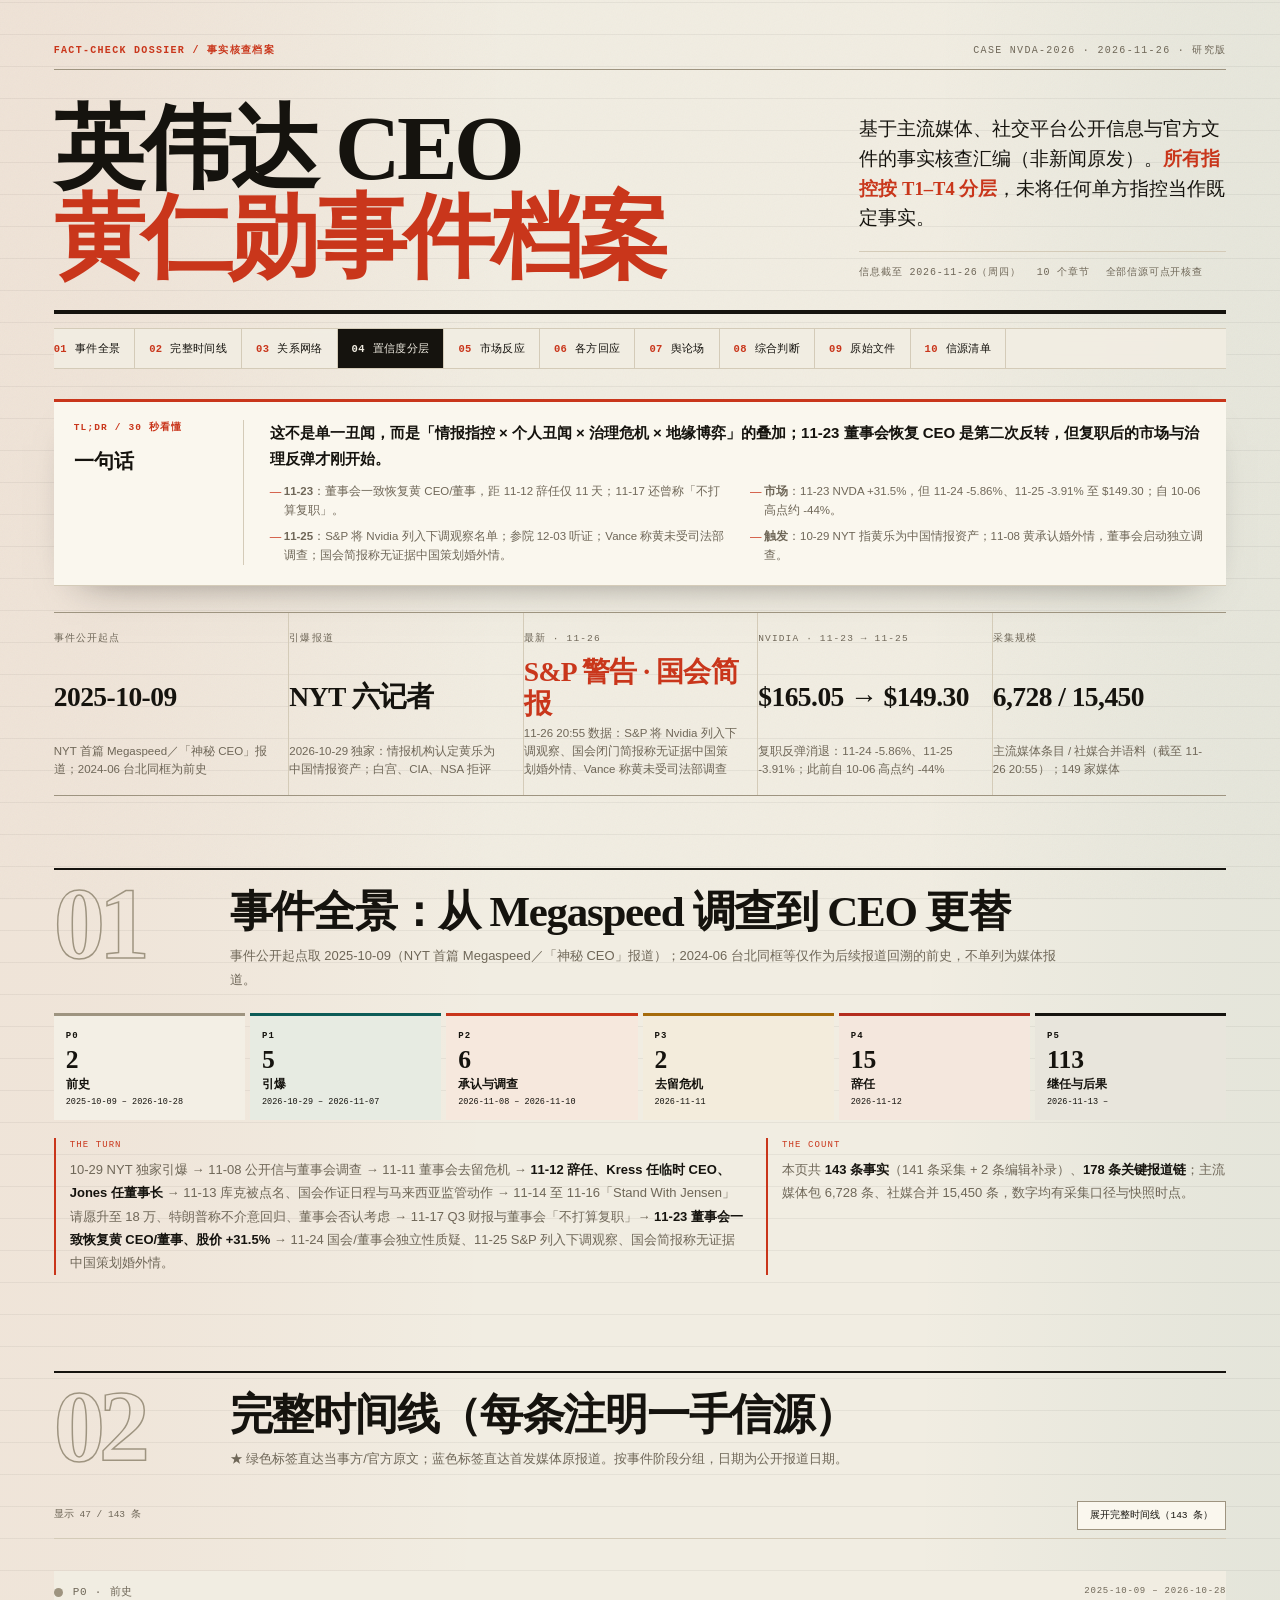
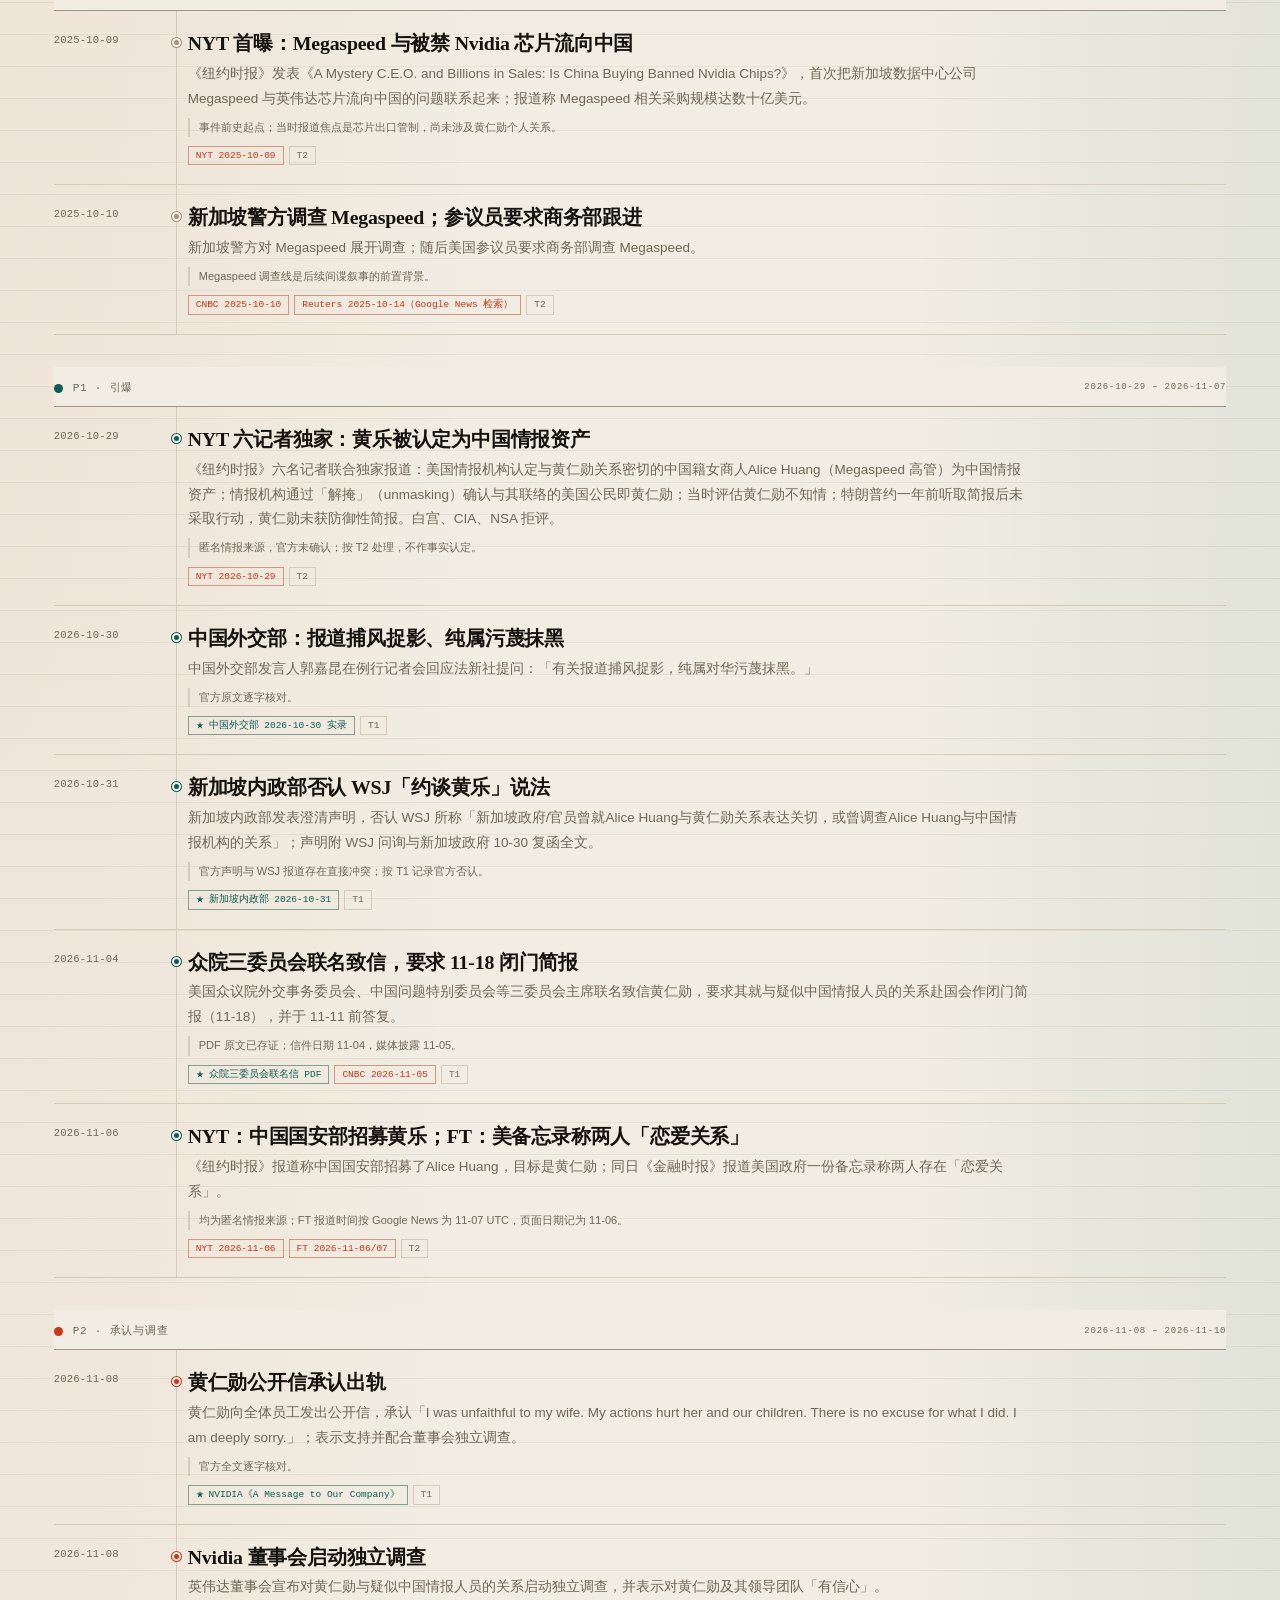
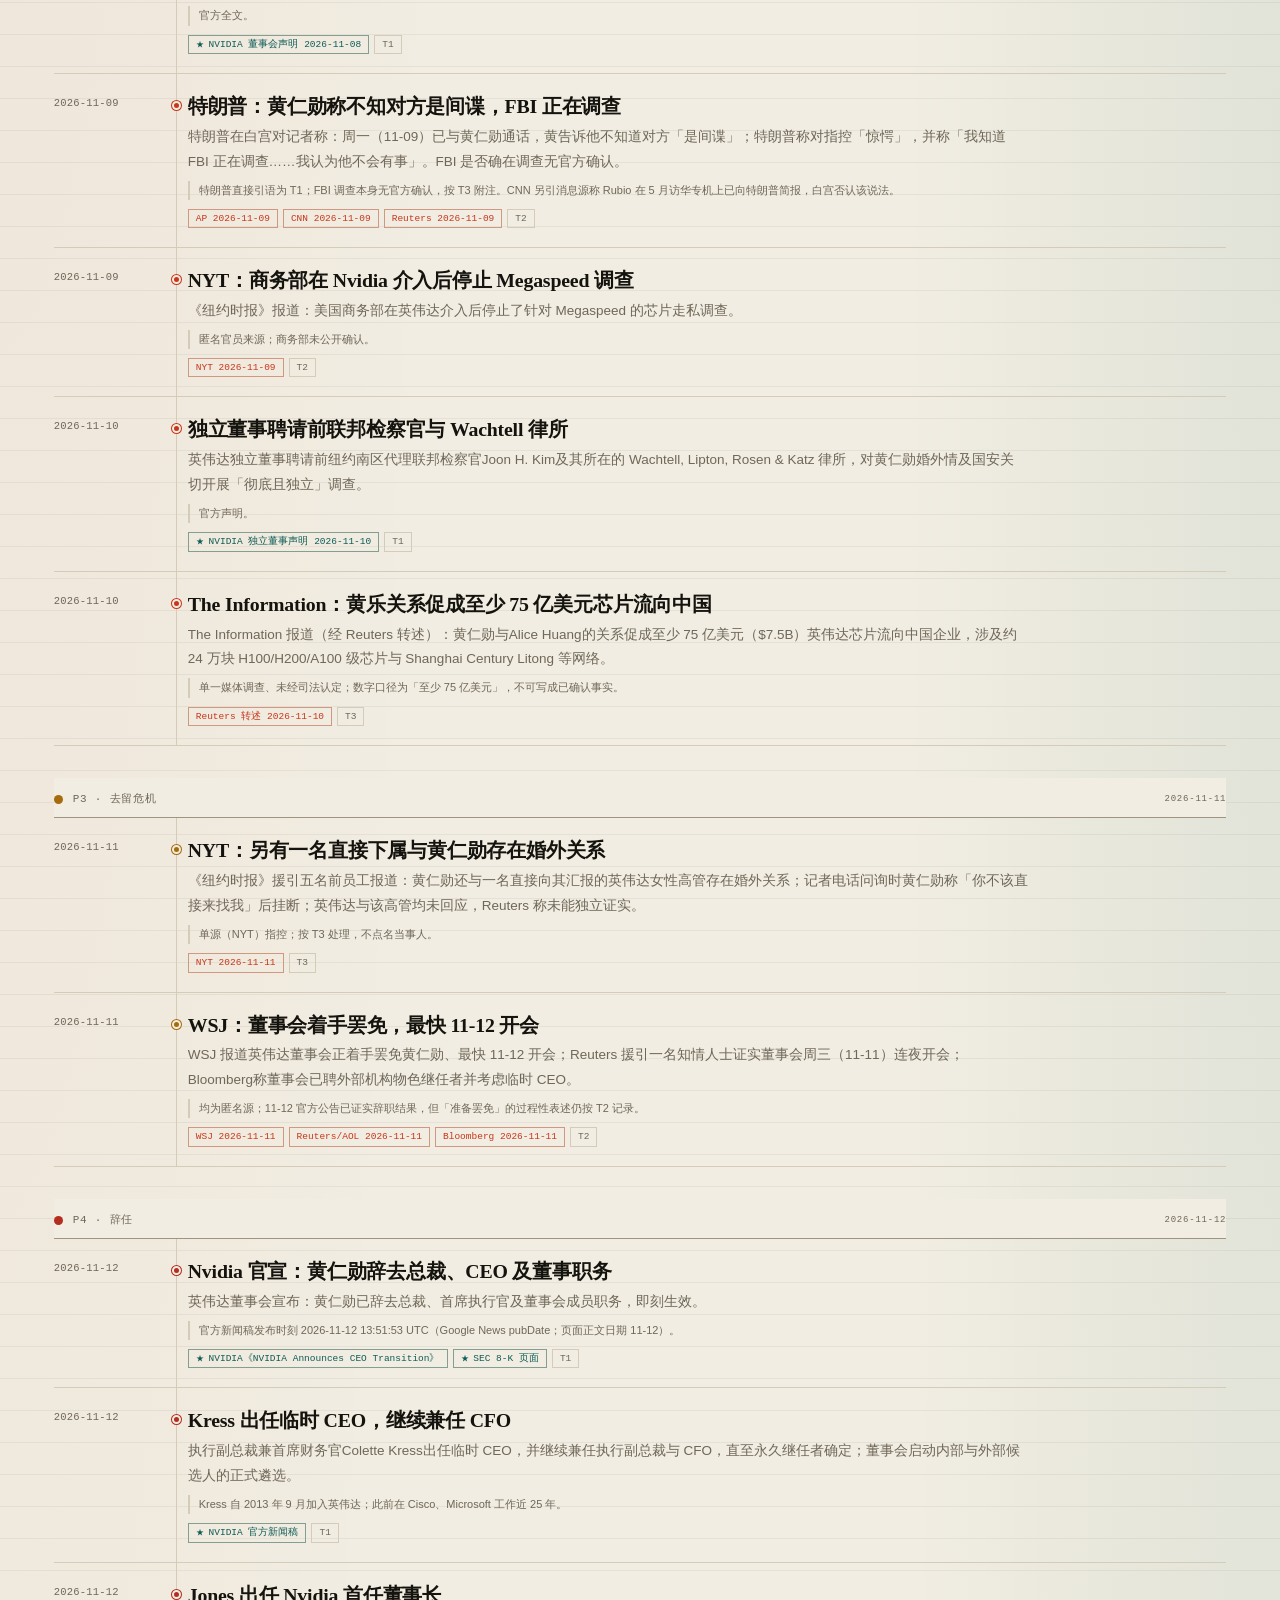
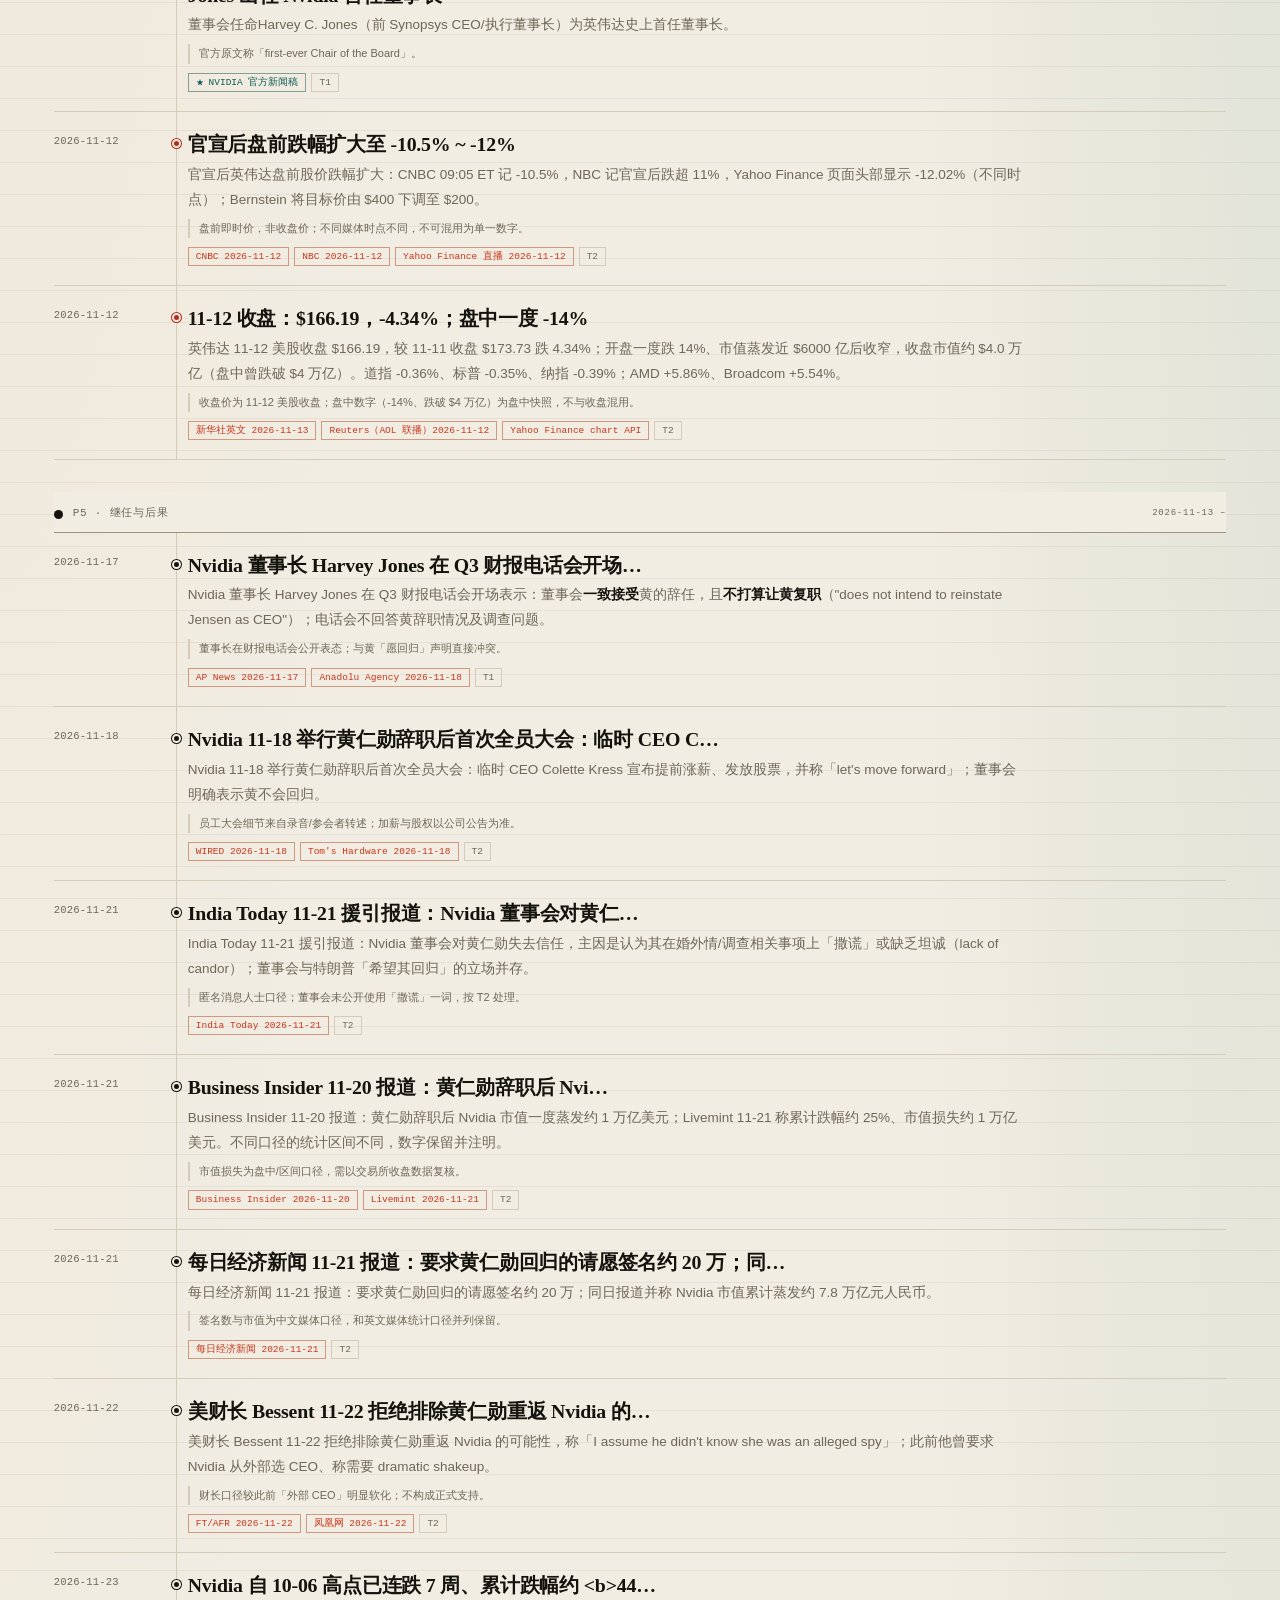
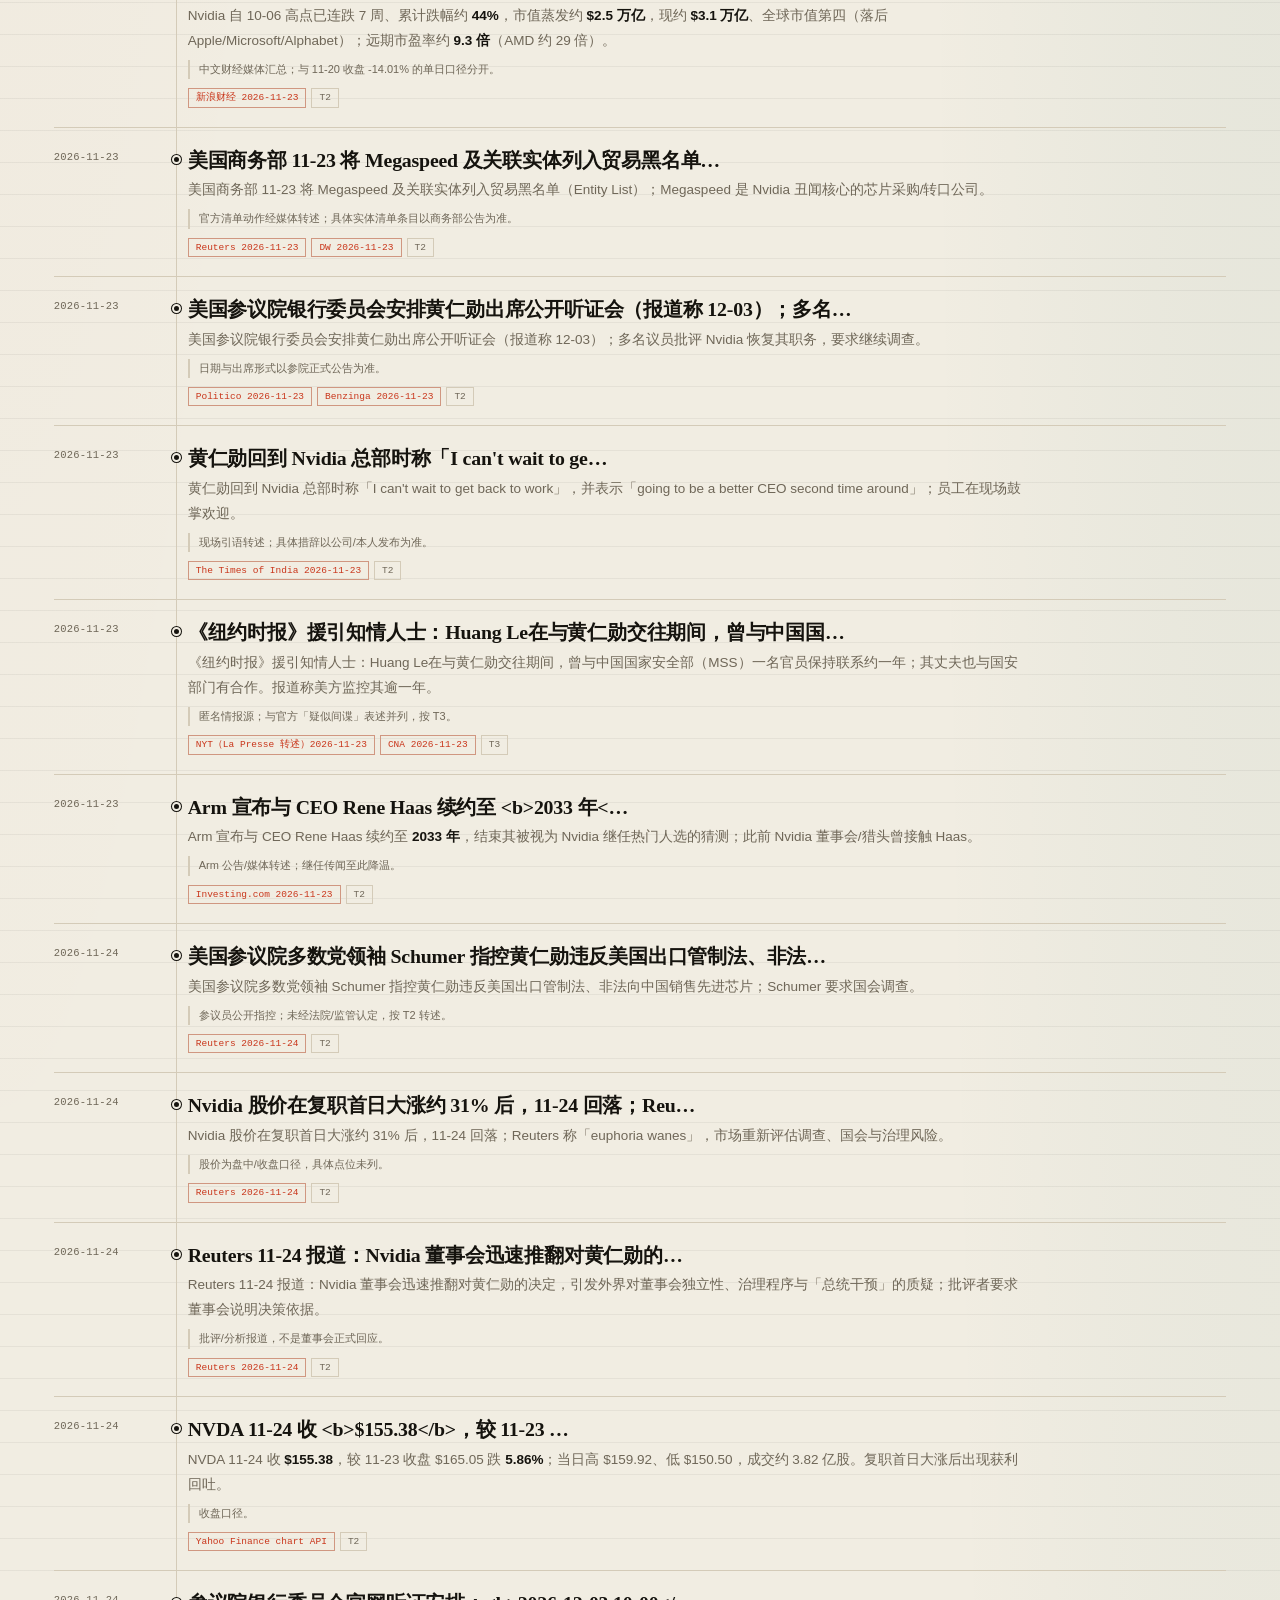
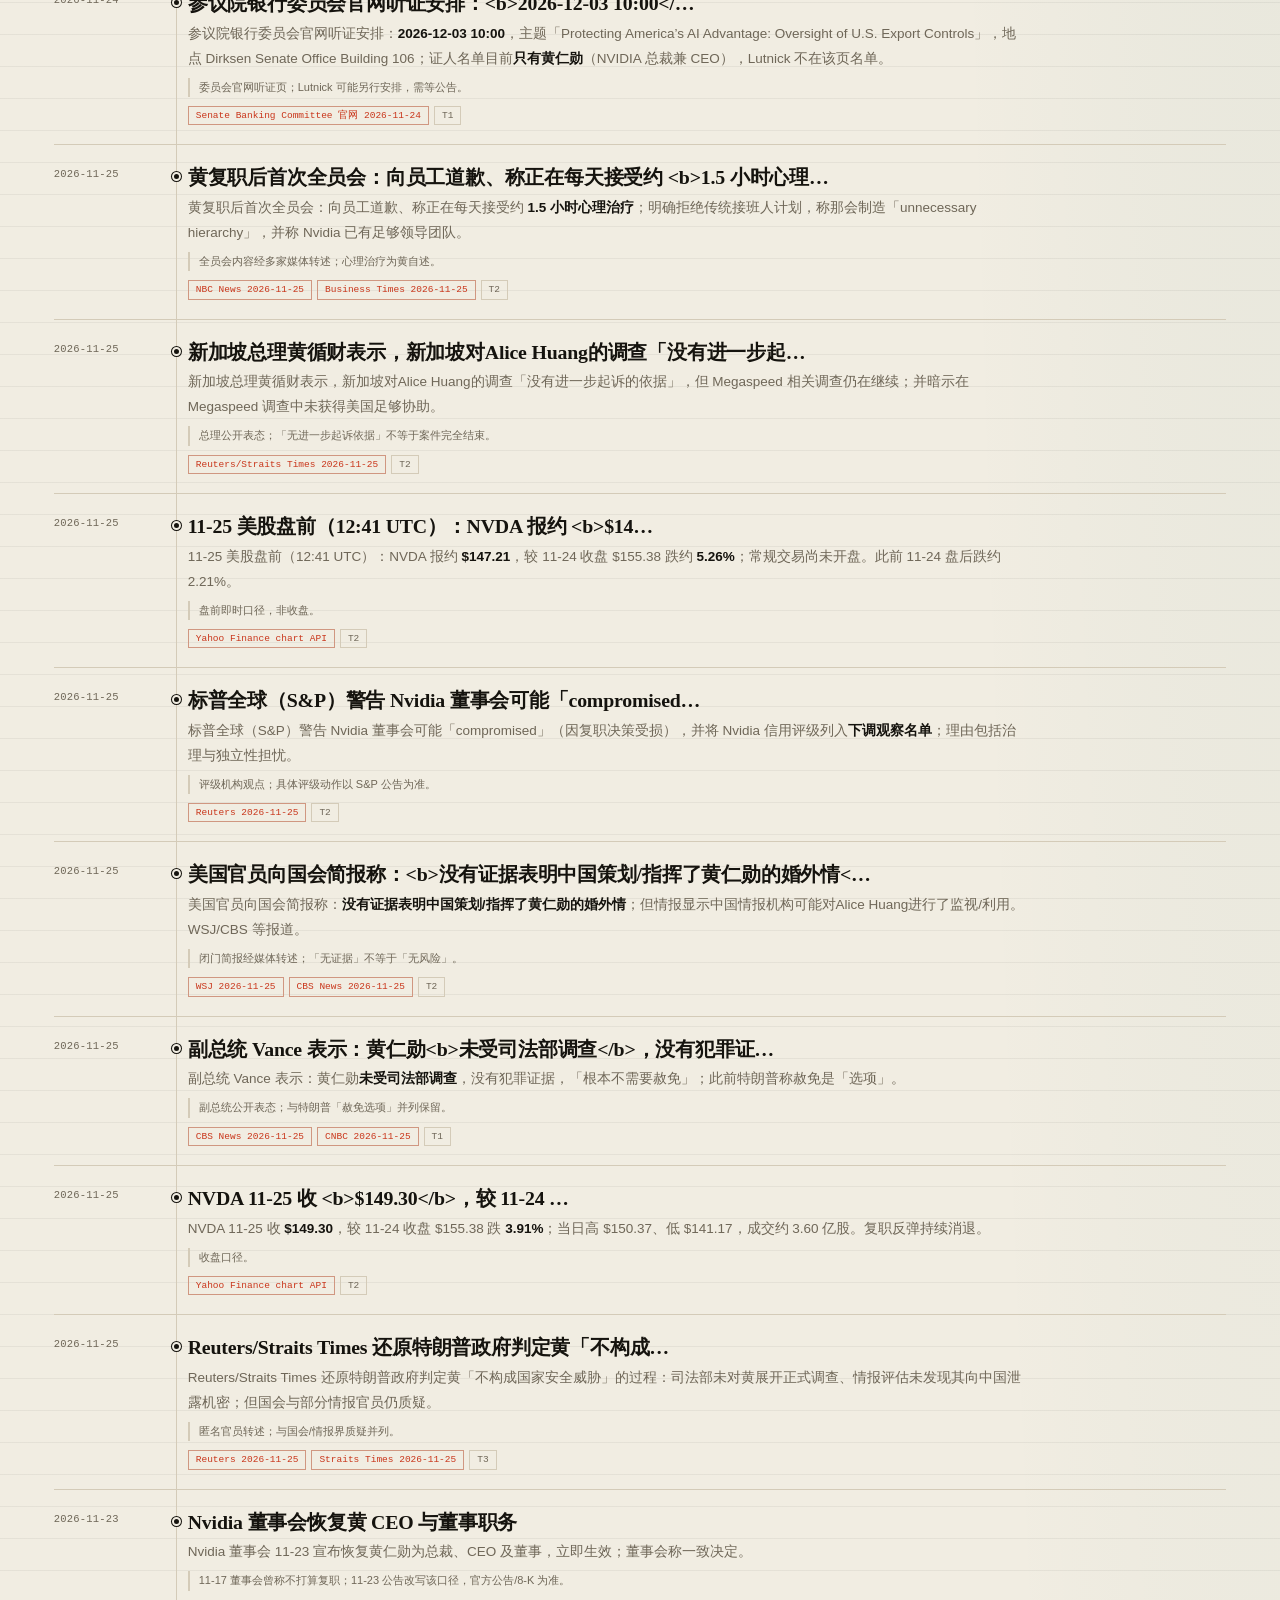
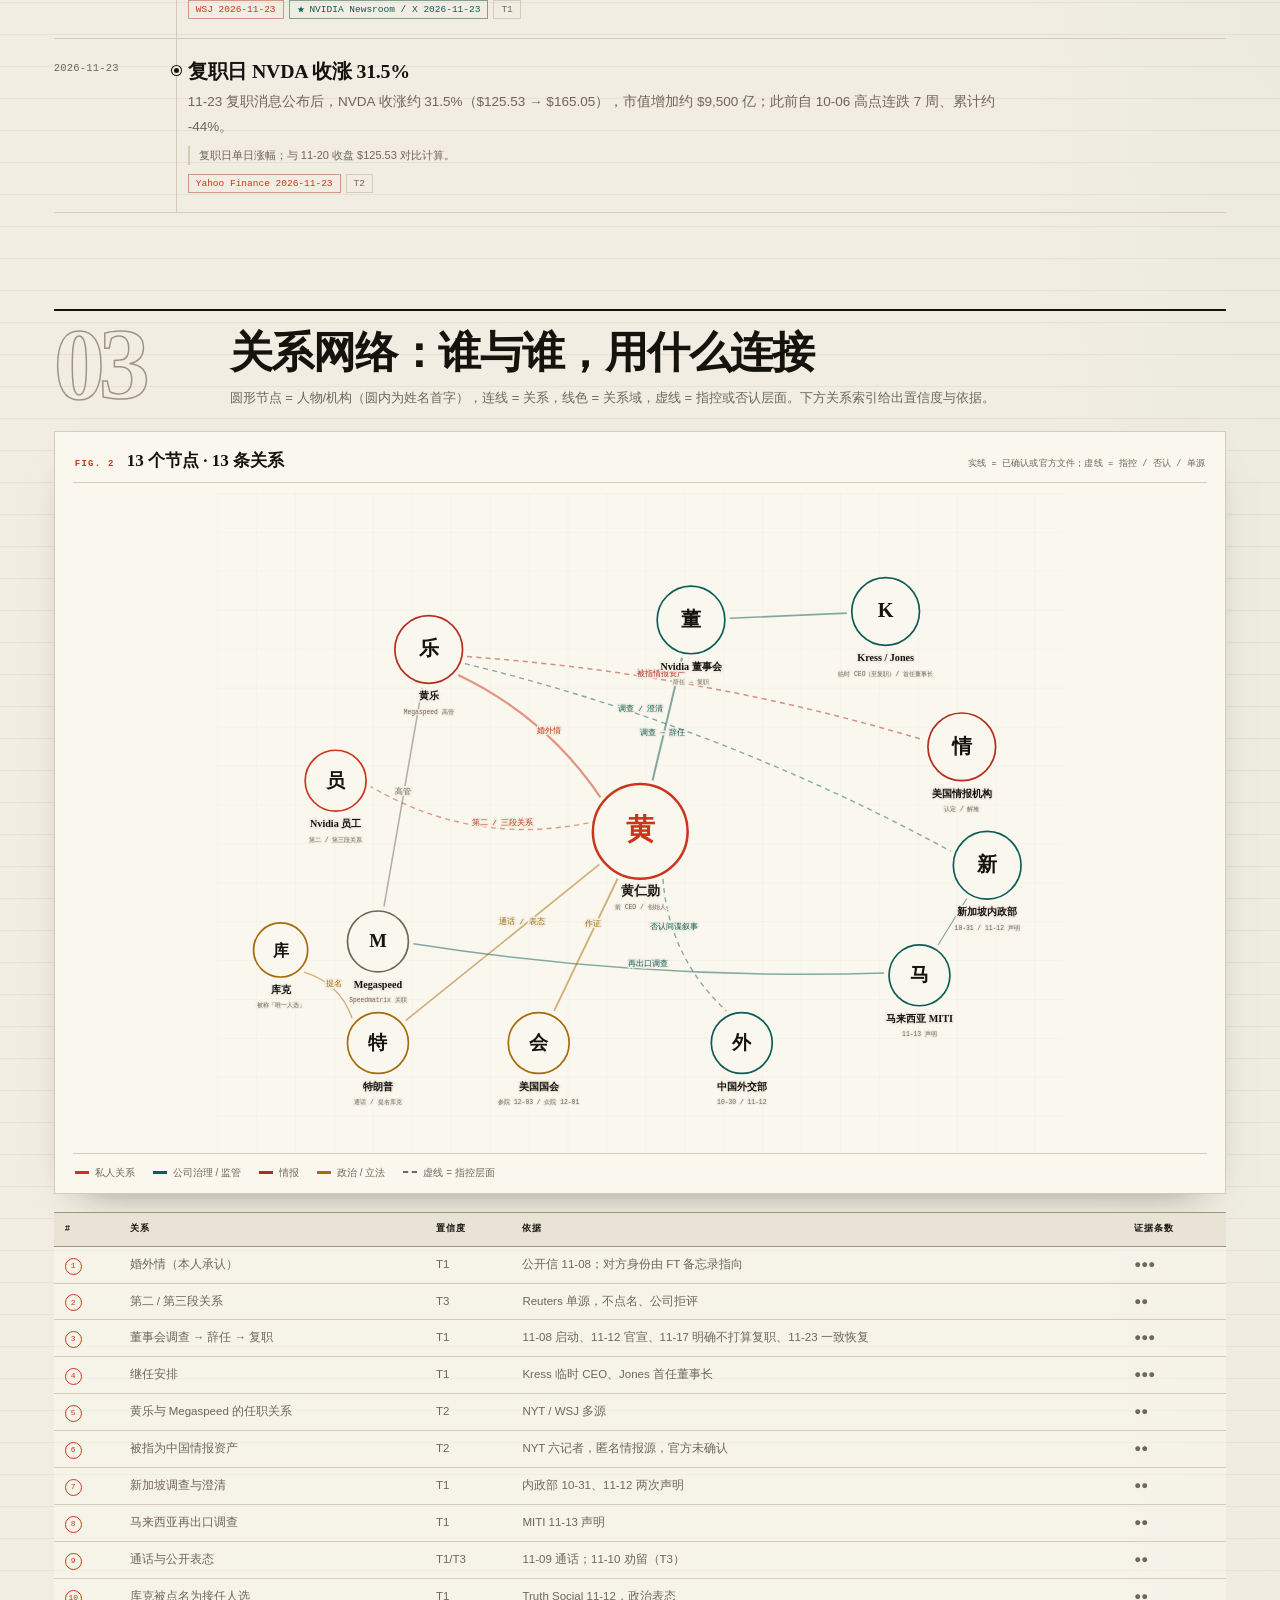
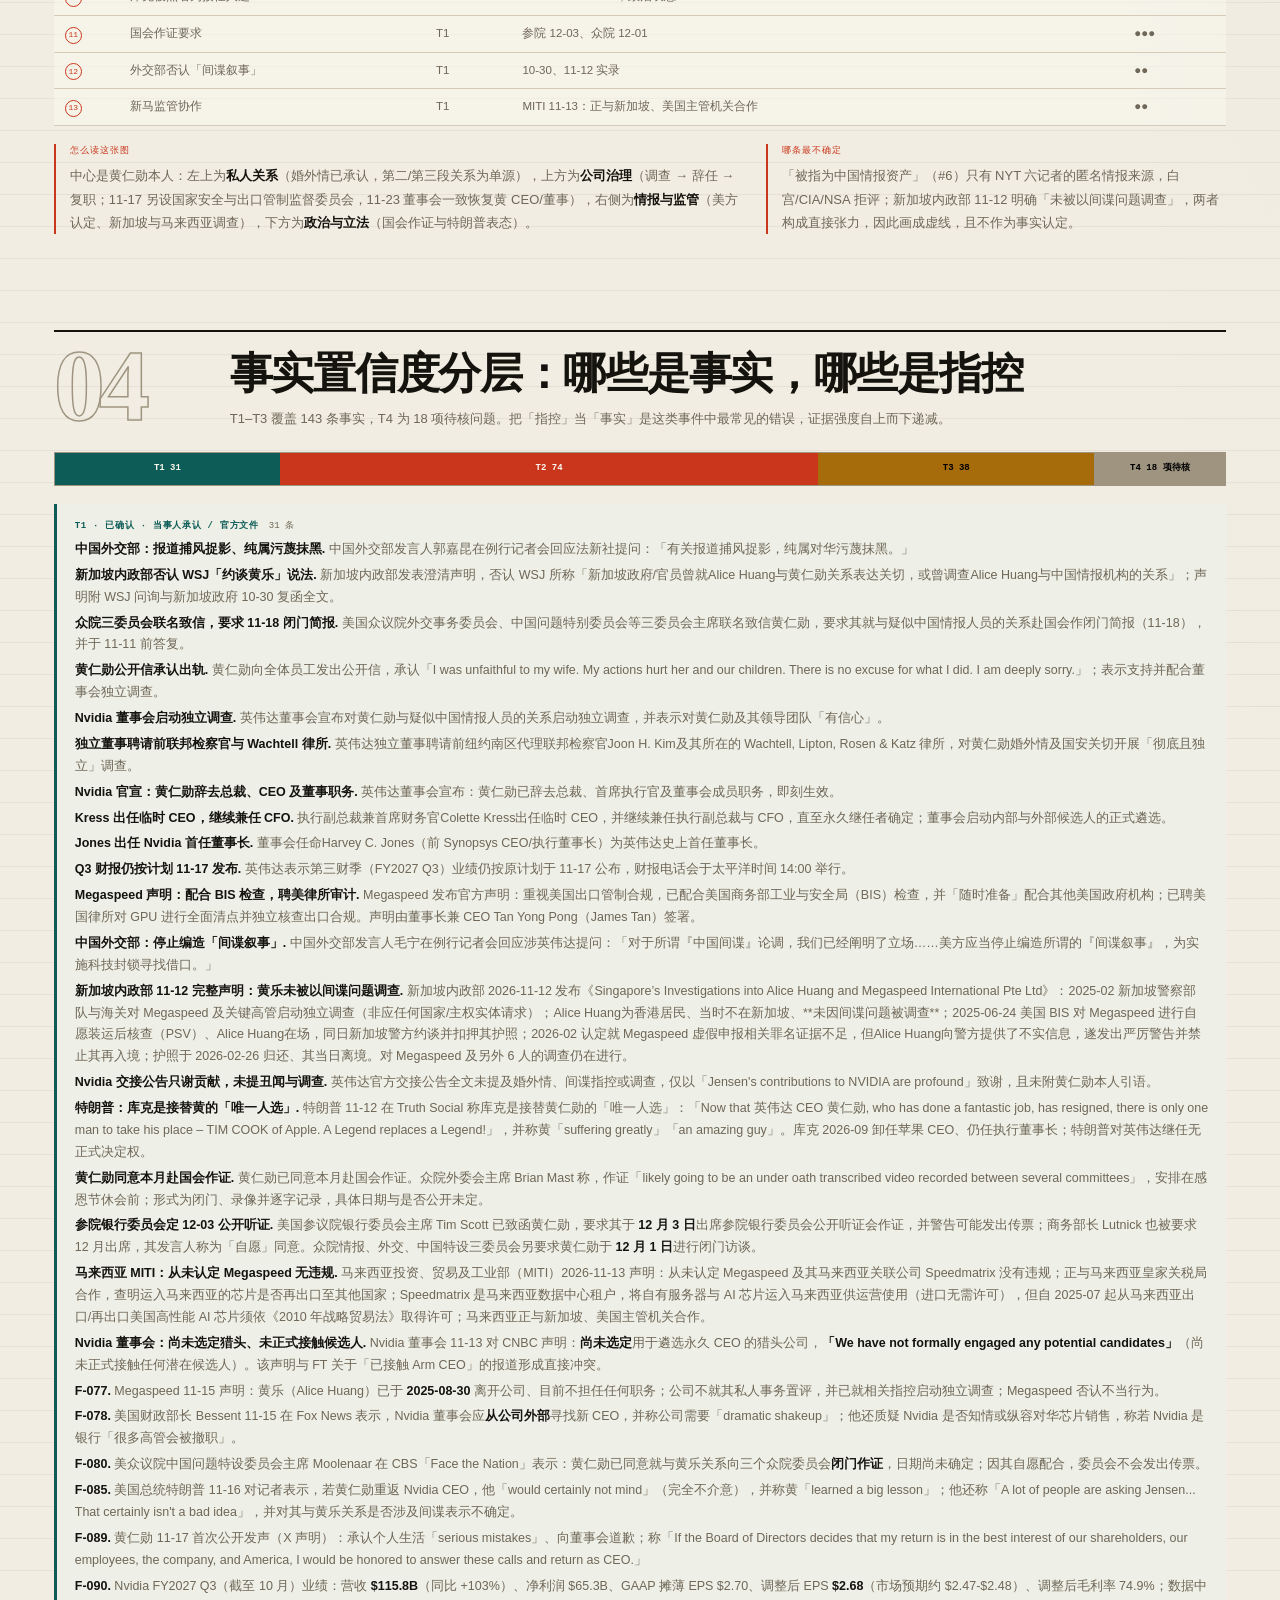
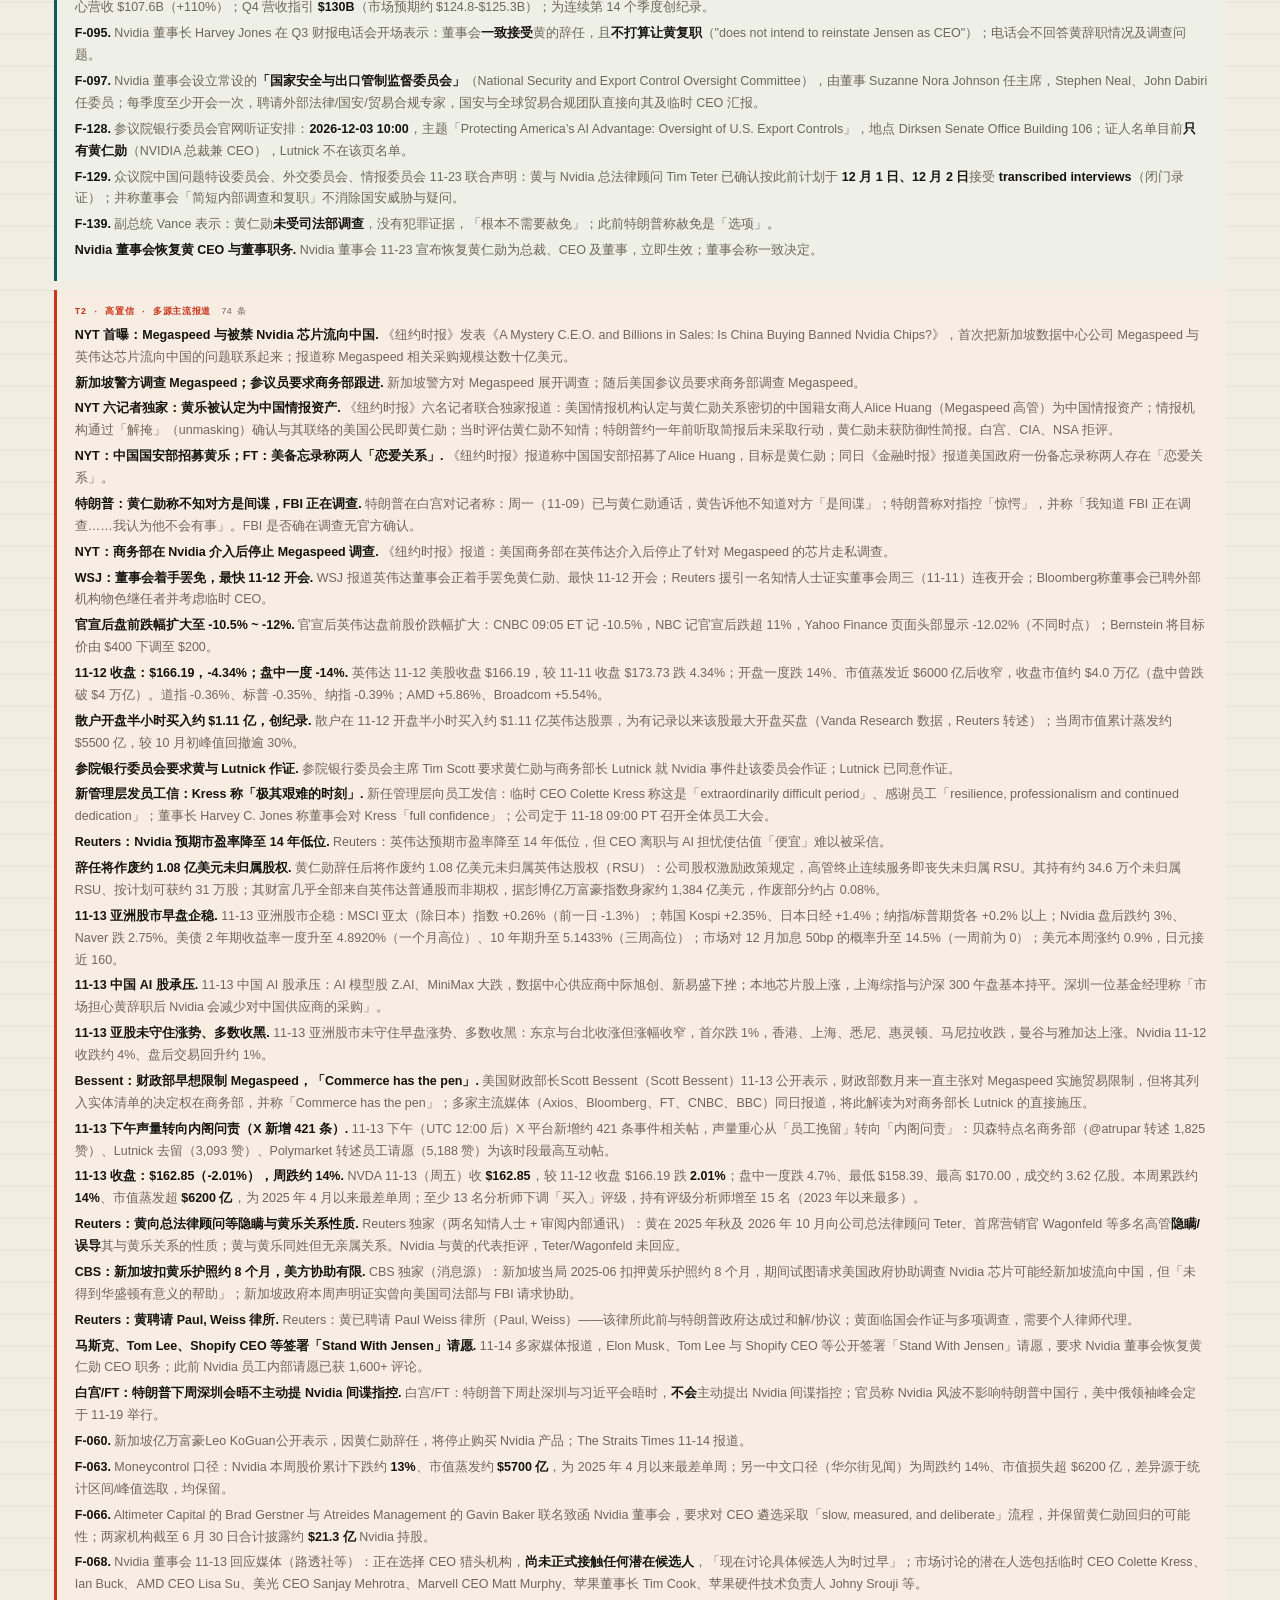
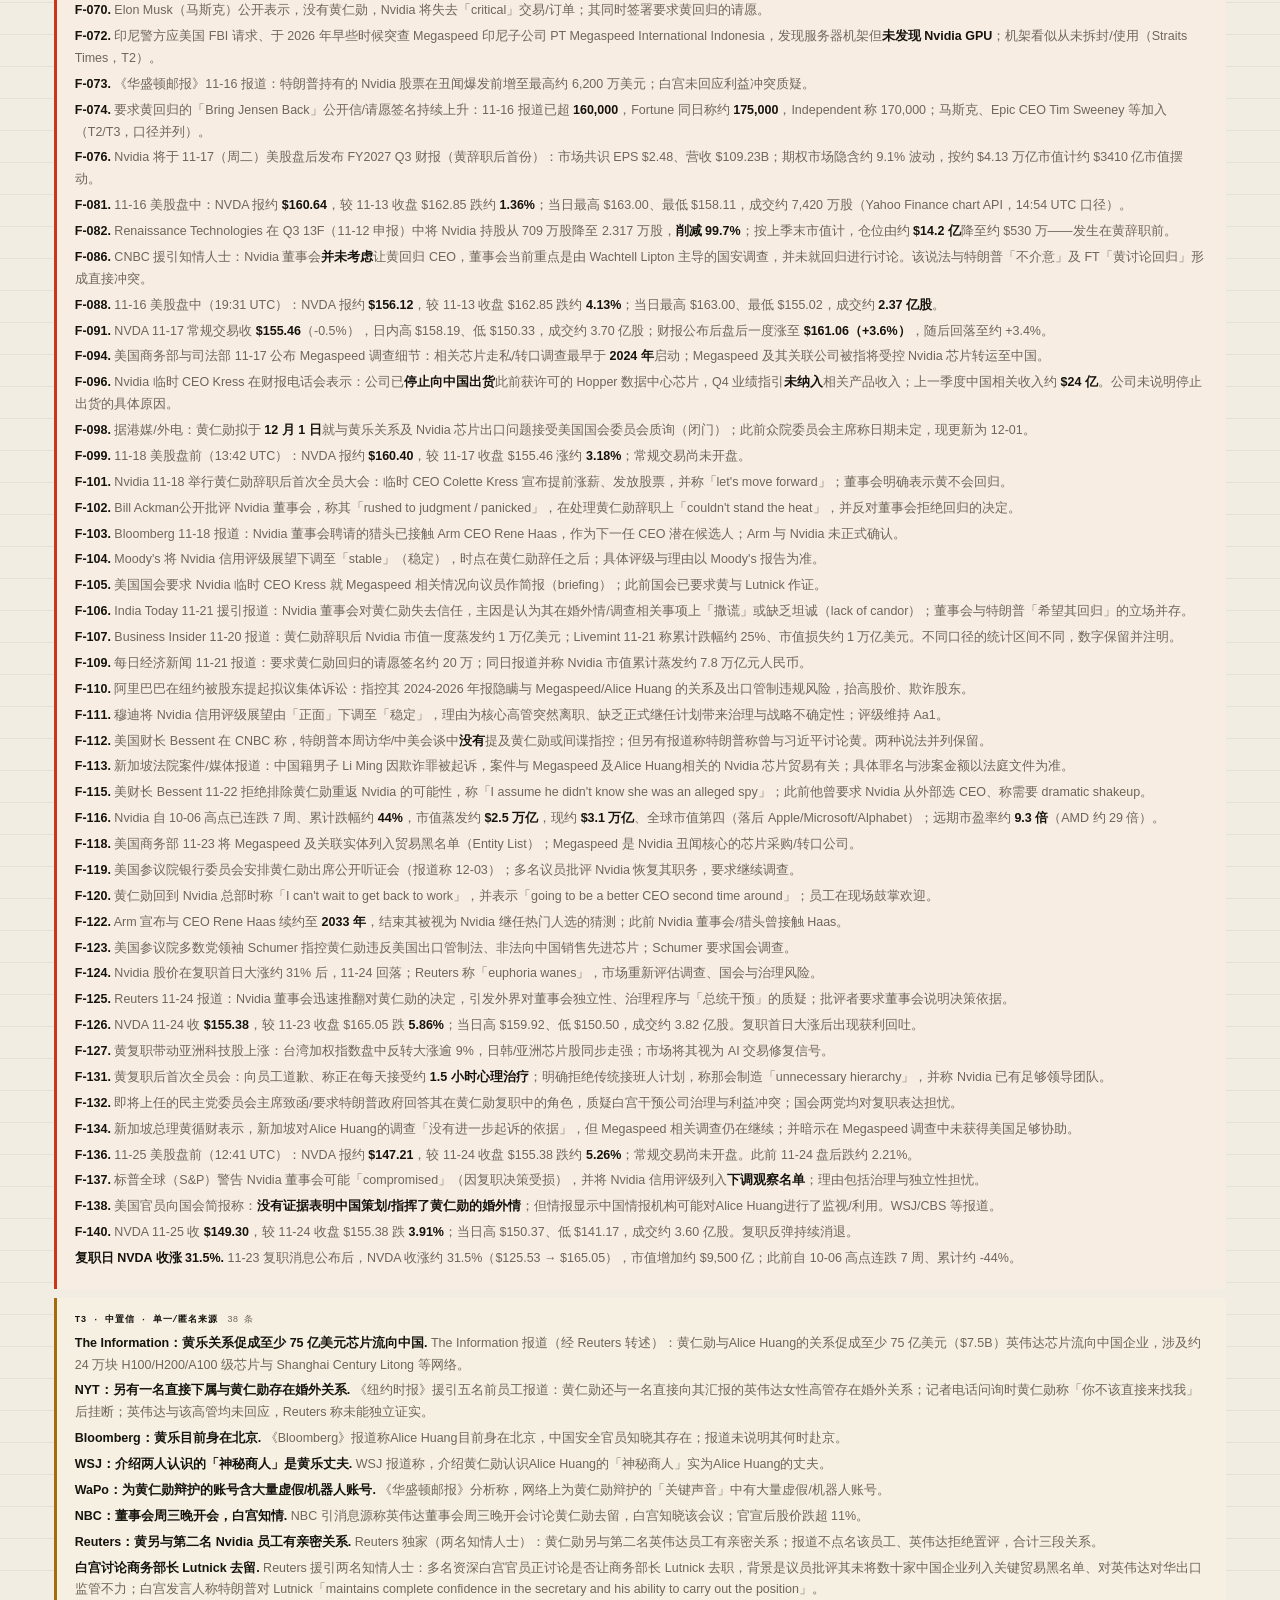
==== commit d728288d: "deploy: 2026-11-26T13:27:27.853Z" ====
--- a/index.html
+++ b/index.html
@@ -5,10 +5,10 @@
 <link rel="icon" href="data:image/svg+xml,%3Csvg xmlns='http://www.w3.org/2000/svg' viewBox='0 0 100 100'%3E%3Crect width='100' height='100' fill='%2315130e'/%3E%3Ctext x='50' y='68' font-size='52' text-anchor='middle' fill='%23f1ede2' font-family='Georgia,serif' font-weight='700'%3EN%3C/text%3E%3C/svg%3E">
 <meta name="viewport" content="width=device-width, initial-scale=1.0">
 <title>英伟达 CEO 黄仁勋事件档案：完整时间线 · 关系网络 · 综合判断</title>
-<meta name="description" content="基于主流媒体、社交平台公开信息与官方文件的事实核查汇编：完整时间线、关系网络、置信度分层与后续观察点（截至 2026-11-18），全部信源可点击核查">
+<meta name="description" content="基于主流媒体、社交平台公开信息与官方文件的事实核查汇编：完整时间线、关系网络、置信度分层与后续观察点（截至 2026-11-26），全部信源可点击核查">
 <meta property="og:type" content="article">
 <meta property="og:title" content="英伟达 CEO 黄仁勋事件档案：完整时间线 · 关系网络 · 综合判断">
-<meta property="og:description" content="基于主流媒体、社交平台公开信息与官方文件的事实核查汇编（截至 2026-11-18），全部信源可点击核查">
+<meta property="og:description" content="基于主流媒体、社交平台公开信息与官方文件的事实核查汇编（截至 2026-11-26），全部信源可点击核查">
 <style>/* ============================================================
    NVDA CASE FILE — editorial dossier design system
    Light: warm paper / ink / signal vermilion
@@ -96,6 +96,15 @@
 .navbar a:hover span.nav-no,.navbar a.active span.nav-no{color:var(--paper)}
 
 /* ---------- data tape ---------- */
+.tldr{display:grid;grid-template-columns:170px minmax(0,1fr);gap:26px;margin:0 0 26px;padding:18px 20px 20px;background:var(--card);border-top:3px solid var(--accent);border-bottom:1px solid var(--rule);box-shadow:var(--shadow)}
+.tldr-side{border-right:1px solid var(--rule);padding-right:18px}
+.tldr-kicker{display:block;font-family:var(--mono);font-size:9.5px;letter-spacing:.12em;color:var(--accent);font-weight:700;margin-bottom:12px}
+.tldr-side b{font-family:var(--serif);font-size:20px;line-height:1.2}
+.tldr-lead{font-size:15px;line-height:1.75;color:var(--ink);margin:0 0 10px;font-weight:600}
+.tldr-list{display:grid;grid-template-columns:1fr 1fr;gap:7px 24px;margin:0;padding:0;list-style:none}
+.tldr-list li{position:relative;padding-left:14px;font-size:11.5px;line-height:1.65;color:var(--muted)}
+.tldr-list li::before{content:"—";position:absolute;left:0;color:var(--accent)}
+@media (max-width:760px){.tldr{grid-template-columns:1fr;gap:10px;padding:16px 15px}.tldr-side{border-right:0;border-bottom:1px solid var(--rule);padding:0 0 10px}.tldr-side b{font-size:18px}.tldr-list{grid-template-columns:1fr;gap:6px}.tldr-lead{font-size:14px}}
 .stats{display:grid;grid-template-columns:repeat(5,minmax(0,1fr));gap:0;border-top:1px solid var(--rule-strong);border-bottom:1px solid var(--rule-strong);margin:0 0 72px}
 .stat{padding:18px 18px 16px 0;border-left:1px solid var(--rule);min-height:132px;display:flex;flex-direction:column;justify-content:space-between}
 .stat:first-child{border-left:0;padding-left:0}
@@ -135,6 +144,9 @@
 .note-block p b{color:var(--ink)}
 
 /* ---------- timeline ---------- */
+.timeline-bar{display:flex;align-items:center;justify-content:space-between;gap:12px;margin:14px 0 8px;padding:8px 0;border-bottom:1px solid var(--rule);font-family:var(--mono);font-size:9.5px;color:var(--muted)}
+.timeline-bar button{font-family:var(--mono);font-size:9.5px;color:var(--ink);background:var(--card);border:1px solid var(--rule-strong);padding:7px 12px;cursor:pointer}
+#timeline:not(.show-all) .item.minor{display:none}
 .phase-h{position:sticky;top:47px;z-index:12;display:flex;align-items:center;gap:10px;background:var(--paper);border-bottom:1px solid var(--rule-strong);padding:12px 0 8px;margin:32px 0 0;font-family:var(--mono);font-size:11px;letter-spacing:.07em;text-transform:uppercase;color:var(--muted)}
 .phase-h .dot{width:9px;height:9px;border-radius:50%;flex:0 0 auto;background:var(--ph,var(--accent))}
 .item{display:grid;grid-template-columns:112px 22px minmax(0,1fr);gap:0;position:relative;padding:19px 0 19px;border-bottom:1px solid var(--rule)}
@@ -363,6 +375,11 @@
 /* reveal */
 .js .reveal{opacity:0;transform:translateY(14px);transition:opacity .6s ease,transform .6s ease}
 .js .reveal.in{opacity:1;transform:none}
+
+/* 表格表头与置信度色块：提高深色文字对比度 */
+.event-table th,.data-table th,.source-table th{color:var(--ink)}
+.scale-seg.t3,.scale-seg.t4{color:#000}
+.tier.t3 .tier-tag,.tier.t4 .tier-tag{color:var(--ink)}
 </style>
 </head>
 <body>
@@ -371,12 +388,12 @@
 <div class="progress" id="readProgress" aria-hidden="true"></div>
 <div class="site">
   <header class="masthead">
-    <div class="masthead-top"><span class="stamp">FACT-CHECK DOSSIER / 事实核查档案</span><span class="issue">CASE NVDA-2026 · 2026-11-18 · 研究版</span></div>
+    <div class="masthead-top"><span class="stamp">FACT-CHECK DOSSIER / 事实核查档案</span><span class="issue">CASE NVDA-2026 · 2026-11-26 · 研究版</span></div>
     <div class="masthead-grid">
       <h1><span class="h1-1">英伟达 CEO</span><span class="h1-2">黄仁勋事件档案</span></h1>
       <div class="masthead-side">
         <p class="dek">基于主流媒体、社交平台公开信息与官方文件的事实核查汇编（非新闻原发）。<b>所有指控按 T1–T4 分层</b>，未将任何单方指控当作既定事实。</p>
-        <div class="masthead-meta"><span>信息截至 2026-11-18（周三）</span><span>10 个章节</span><span>全部信源可点开核查</span></div>
+        <div class="masthead-meta"><span>信息截至 2026-11-26（周四）</span><span>10 个章节</span><span>全部信源可点开核查</span></div>
       </div>
     </div>
     <div class="rule-heavy"></div>
@@ -384,23 +401,36 @@
       <a href="#overview"><span class="nav-no">01</span>事件全景</a><a href="#timeline"><span class="nav-no">02</span>完整时间线</a><a href="#network"><span class="nav-no">03</span>关系网络</a><a href="#confidence"><span class="nav-no">04</span>置信度分层</a><a href="#market"><span class="nav-no">05</span>市场反应</a><a href="#reactions"><span class="nav-no">06</span>各方回应</a><a href="#gossip"><span class="nav-no">07</span>舆论场</a><a href="#verdict"><span class="nav-no">08</span>综合判断</a><a href="#docs"><span class="nav-no">09</span>原始文件</a><a href="#sources"><span class="nav-no">10</span>信源清单</a>
     </nav>
   </header>
+  <section class="tldr" aria-label="TL;DR 摘要">
+    <div class="tldr-side"><span class="tldr-kicker">TL;DR / 30 秒看懂</span><b>一句话</b></div>
+    <div class="tldr-main">
+      <p class="tldr-lead">这不是单一丑闻，而是「情报指控 × 个人丑闻 × 治理危机 × 地缘博弈」的叠加；11-23 董事会恢复 CEO 是第二次反转，但复职后的市场与治理反弹才刚开始。</p>
+      <ul class="tldr-list">
+        <li><b>11-23</b>：董事会一致恢复黄 CEO/董事，距 11-12 辞任仅 11 天；11-17 还曾称「不打算复职」。</li>
+        <li><b>市场</b>：11-23 NVDA +31.5%，但 11-24 -5.86%、11-25 -3.91% 至 $149.30；自 10-06 高点约 -44%。</li>
+        <li><b>11-25</b>：S&P 将 Nvidia 列入下调观察名单；参院 12-03 听证；Vance 称黄未受司法部调查；国会简报称无证据中国策划婚外情。</li>
+        <li><b>触发</b>：10-29 NYT 指黄乐为中国情报资产；11-08 黄承认婚外情，董事会启动独立调查。</li>
+      </ul>
+    </div>
+  </section>
   <section class="stats" aria-label="关键数据">
     <div class="stat"><div class="k">事件公开起点</div><div class="v">2025-10-09</div><div class="c">NYT 首篇 Megaspeed／「神秘 CEO」报道；2024-06 台北同框为前史</div></div>
     <div class="stat"><div class="k">引爆报道</div><div class="v">NYT 六记者</div><div class="c">2026-10-29 独家：情报机构认定黄乐为中国情报资产；白宫、CIA、NSA 拒评</div></div>
-    <div class="stat"><div class="k">最新 · 11-18</div><div class="v">董事会拒绝复职 · 停止对华出货</div><div class="c">11-18 21:45 数据：董事长称不打算复职、Kress 称停止对华 Hopper 出货、Q3 营收 $115.8B、11-18 盘前 +3.18%</div></div>
-    <div class="stat"><div class="k">Nvidia · 11-17 → 11-18 盘前</div><div class="v">$155.46 → $160.40</div><div class="c">11-17 收跌 0.5%；11-18 盘前 +3.18%（Q3 财报后）</div></div>
-    <div class="stat"><div class="k">采集规模</div><div class="v">4,447 / 12,715</div><div class="c">主流媒体条目 / 社媒合并语料（截至 11-18 21:45）；148 家媒体</div></div>
+    <div class="stat"><div class="k">最新 · 11-26</div><div class="v">S&P 警告 · 国会简报</div><div class="c">11-26 20:55 数据：S&P 将 Nvidia 列入下调观察、国会闭门简报称无证据中国策划婚外情、Vance 称黄未受司法部调查</div></div>
+    <div class="stat"><div class="k">Nvidia · 11-23 → 11-25</div><div class="v">$165.05 → $149.30</div><div class="c">复职反弹消退：11-24 -5.86%、11-25 -3.91%；此前自 10-06 高点约 -44%</div></div>
+    <div class="stat"><div class="k">采集规模</div><div class="v">6,728 / 15,450</div><div class="c">主流媒体条目 / 社媒合并语料（截至 11-26 20:55）；149 家媒体</div></div>
   </section>
 <main id="main">
 <section class="chapter" id="overview">
   <header class="chapter-head"><div class="folio">01</div><div><h2 class="sec">事件全景：从 Megaspeed 调查到 CEO 更替</h2><p class="sec-sub">事件公开起点取 2025-10-09（NYT 首篇 Megaspeed／「神秘 CEO」报道）；2024-06 台北同框等仅作为后续报道回溯的前史，不单列为媒体报道。</p></div></header>
-  <div class="phase-strip"><div class="phase-seg" style="--ph:var(--rule-strong)"><span class="phase-code">P0</span><b>2</b><span class="phase-name">前史</span><small>2025-10-09 – 2026-10-28</small></div><div class="phase-seg" style="--ph:var(--teal)"><span class="phase-code">P1</span><b>5</b><span class="phase-name">引爆</span><small>2026-10-29 – 2026-11-07</small></div><div class="phase-seg" style="--ph:var(--accent)"><span class="phase-code">P2</span><b>6</b><span class="phase-name">承认与调查</span><small>2026-11-08 – 2026-11-10</small></div><div class="phase-seg" style="--ph:var(--amber)"><span class="phase-code">P3</span><b>2</b><span class="phase-name">去留危机</span><small>2026-11-11</small></div><div class="phase-seg" style="--ph:var(--red)"><span class="phase-code">P4</span><b>15</b><span class="phase-name">辞任</span><small>2026-11-12</small></div><div class="phase-seg" style="--ph:var(--ink)"><span class="phase-code">P5</span><b>70</b><span class="phase-name">继任与后果</span><small>2026-11-13 –</small></div></div>
+  <div class="phase-strip"><div class="phase-seg" style="--ph:var(--rule-strong)"><span class="phase-code">P0</span><b>2</b><span class="phase-name">前史</span><small>2025-10-09 – 2026-10-28</small></div><div class="phase-seg" style="--ph:var(--teal)"><span class="phase-code">P1</span><b>5</b><span class="phase-name">引爆</span><small>2026-10-29 – 2026-11-07</small></div><div class="phase-seg" style="--ph:var(--accent)"><span class="phase-code">P2</span><b>6</b><span class="phase-name">承认与调查</span><small>2026-11-08 – 2026-11-10</small></div><div class="phase-seg" style="--ph:var(--amber)"><span class="phase-code">P3</span><b>2</b><span class="phase-name">去留危机</span><small>2026-11-11</small></div><div class="phase-seg" style="--ph:var(--red)"><span class="phase-code">P4</span><b>15</b><span class="phase-name">辞任</span><small>2026-11-12</small></div><div class="phase-seg" style="--ph:var(--ink)"><span class="phase-code">P5</span><b>113</b><span class="phase-name">继任与后果</span><small>2026-11-13 –</small></div></div>
   <div class="overview-notes">
-    <div class="note-block"><span class="label">THE TURN</span><p>10-29 NYT 独家引爆 → 11-08 公开信与董事会调查 → 11-11 董事会去留危机 → <b>11-12 辞任、Kress 任临时 CEO、Jones 任董事长</b> → 11-13 库克被点名、国会作证日程与马来西亚监管动作 → 11-14 至 11-16「Stand With Jensen」请愿升至 18 万、特朗普称不介意回归、董事会否认考虑 → 11-17 Q3 财报（营收 $115.8B）与董事会「不打算复职」、11-18 盘前 +3.18%。</p></div>
-    <div class="note-block"><span class="label">THE COUNT</span><p>本页共 <b>100 条事实</b>、<b>141 条关键报道链</b>；主流媒体包 4,447 条、社媒合并 12,715 条，数字均有采集口径与快照时点。</p></div>
+    <div class="note-block"><span class="label">THE TURN</span><p>10-29 NYT 独家引爆 → 11-08 公开信与董事会调查 → 11-11 董事会去留危机 → <b>11-12 辞任、Kress 任临时 CEO、Jones 任董事长</b> → 11-13 库克被点名、国会作证日程与马来西亚监管动作 → 11-14 至 11-16「Stand With Jensen」请愿升至 18 万、特朗普称不介意回归、董事会否认考虑 → 11-17 Q3 财报与董事会「不打算复职」→ <b>11-23 董事会一致恢复黄 CEO/董事、股价 +31.5%</b> → 11-24 国会/董事会独立性质疑、11-25 S&P 列入下调观察、国会简报称无证据中国策划婚外情。</p></div>
+    <div class="note-block"><span class="label">THE COUNT</span><p>本页共 <b>143 条事实</b>（141 条采集 + 2 条编辑补录）、<b>178 条关键报道链</b>；主流媒体包 6,728 条、社媒合并 15,450 条，数字均有采集口径与快照时点。</p></div>
   </div>
 </section><section class="chapter" id="timeline">
   <header class="chapter-head"><div class="folio">02</div><div><h2 class="sec">完整时间线（每条注明一手信源）</h2><p class="sec-sub">★ 绿色标签直达当事方/官方原文；蓝色标签直达首发媒体原报道。按事件阶段分组，日期为公开报道日期。</p></div></header>
+<div class="timeline-bar"><span class="timeline-count">显示 47 / 143 条</span><button id="timelineToggle" type="button" aria-expanded="false">展开完整时间线（143 条）</button></div>
 <div class="phase-h" style="--ph:var(--rule-strong)"><span class="dot"></span>P0 · 前史 <span style="margin-left:auto;font-size:9px">2025-10-09 – 2026-10-28</span></div>
 <article class="item" style="--ph:var(--rule-strong)">
     <div class="date">2025-10-09</div><div class="dot-marker"></div>
@@ -478,308 +508,308 @@
     <div class="date">2026-11-12</div><div class="dot-marker"></div>
     <div class="body"><div class="t">Jones 出任 Nvidia 首任董事长</div><div class="x">董事会任命Harvey C. Jones（前 Synopsys CEO/执行董事长）为英伟达史上首任董事长。</div><div class="note">官方原文称「first-ever Chair of the Board」。</div><div class="chips"><a class="chip pri" href="https://nvidianews.nvidia.com/news/nvidia-announces-ceo-transition" target="_blank" rel="noopener">NVIDIA 官方新闻稿</a><span class="chip">T1</span></div></div>
   </article>
+<article class="item minor" style="--ph:var(--red)">
+    <div class="date">2026-11-12</div><div class="dot-marker"></div>
+    <div class="body"><div class="t">Q3 财报仍按计划 11-17 发布</div><div class="x">英伟达表示第三财季（FY2027 Q3）业绩仍按原计划于 11-17 公布，财报电话会于太平洋时间 14:00 举行。</div><div class="note">官方原文。</div><div class="chips"><a class="chip pri" href="https://nvidianews.nvidia.com/news/nvidia-announces-ceo-transition" target="_blank" rel="noopener">NVIDIA 官方新闻稿</a><span class="chip">T1</span></div></div>
+  </article>
 <article class="item" style="--ph:var(--red)">
     <div class="date">2026-11-12</div><div class="dot-marker"></div>
-    <div class="body"><div class="t">Q3 财报仍按计划 11-17 发布</div><div class="x">英伟达表示第三财季（FY2027 Q3）业绩仍按原计划于 11-17 公布，财报电话会于太平洋时间 14:00 举行。</div><div class="note">官方原文。</div><div class="chips"><a class="chip pri" href="https://nvidianews.nvidia.com/news/nvidia-announces-ceo-transition" target="_blank" rel="noopener">NVIDIA 官方新闻稿</a><span class="chip">T1</span></div></div>
+    <div class="body"><div class="t">官宣后盘前跌幅扩大至 -10.5% ~ -12%</div><div class="x">官宣后英伟达盘前股价跌幅扩大：CNBC 09:05 ET 记 -10.5%，NBC 记官宣后跌超 11%，Yahoo Finance 页面头部显示 -12.02%（不同时点）；Bernstein 将目标价由 $400 下调至 $200。</div><div class="note">盘前即时价，非收盘价；不同媒体时点不同，不可混用为单一数字。</div><div class="chips"><a class="chip" href="https://www.cnbc.com/2026/11/12/nvidia-nvda-jensen-huang-second-affair.html" target="_blank" rel="noopener">CNBC 2026-11-12</a><a class="chip" href="https://www.nbcnews.com/tech/tech-news/nvidia-ceo-jensen-huang-resigns-reports-extramarital-relationships-rcna608402" target="_blank" rel="noopener">NBC 2026-11-12</a><a class="chip" href="https://www.yahoo.com/finance/technology/live/nvidia-live-updates-jensen-huang-resigns-cfo-colette-kress-to-serve-as-interim-ceo-140341430.html" target="_blank" rel="noopener">Yahoo Finance 直播 2026-11-12</a><span class="chip">T2</span></div></div>
+  </article>
+<article class="item minor" style="--ph:var(--red)">
+    <div class="date">2026-11-12</div><div class="dot-marker"></div>
+    <div class="body"><div class="t">Megaspeed 声明：配合 BIS 检查，聘美律所审计</div><div class="x">Megaspeed 发布官方声明：重视美国出口管制合规，已配合美国商务部工业与安全局（BIS）检查，并「随时准备」配合其他美国政府机构；已聘美国律所对 GPU 进行全面清点并独立核查出口合规。声明由董事长兼 CEO Tan Yong Pong（James Tan）签署。</div><div class="note">官方声明与 NBC 报道互核；声明未回应Alice Huang个人指控。</div><div class="chips"><a class="chip pri" href="https://megaspeed.ai/" target="_blank" rel="noopener">Megaspeed 官方声明</a><a class="chip" href="https://www.nbcnews.com/tech/tech-news/megaspeed-statement-nvidia-jensen-huang-alice-us-exports-chips-china-rcna608939" target="_blank" rel="noopener">NBC 2026-11-12</a><span class="chip">T1</span></div></div>
+  </article>
+<article class="item minor" style="--ph:var(--red)">
+    <div class="date">2026-11-12</div><div class="dot-marker"></div>
+    <div class="body"><div class="t">中国外交部：停止编造「间谍叙事」</div><div class="x">中国外交部发言人毛宁在例行记者会回应涉英伟达提问：「对于所谓『中国间谍』论调，我们已经阐明了立场……美方应当停止编造所谓的『间谍叙事』，为实施科技封锁寻找借口。」</div><div class="note">实录发布 17:27（北京时间）；外交部官网原文逐字核对。</div><div class="chips"><a class="chip pri" href="https://www.fmprc.gov.cn/web/fyrbt_673021/202611/t20261112_12058185.shtml" target="_blank" rel="noopener">中国外交部 2026-11-12 实录</a><span class="chip">T1</span></div></div>
+  </article>
+<article class="item minor" style="--ph:var(--red)">
+    <div class="date">2026-11-12</div><div class="dot-marker"></div>
+    <div class="body"><div class="t">新加坡内政部 11-12 完整声明：黄乐未被以间谍问题调查</div><div class="x">新加坡内政部 2026-11-12 发布《Singapore’s Investigations into Alice Huang and Megaspeed International Pte Ltd》：2025-02 新加坡警察部队与海关对 Megaspeed 及关键高管启动独立调查（非应任何国家/主权实体请求）；Alice Huang为香港居民、当时不在新加坡、**未因间谍问题被调查**；2025-06-24 美国 BIS 对 Megaspeed 进行自愿装运后核查（PSV）、Alice Huang在场，同日新加坡警方约谈并扣押其护照；2026-02 认定就 Megaspeed 虚假申报相关罪名证据不足，但Alice Huang向警方提供了不实信息，遂发出严厉警告并禁止其再入境；护照于 2026-02-26 归还、其当日离境。对 Megaspeed 及另外 6 人的调查仍在进行。</div><div class="note">官方声明原文；明确「未因间谍问题被调查」，与 WSJ「新加坡情报机构怀疑其为 MSS 资产」的转述形成直接冲突，后者已遭 10-31 声明否认。</div><div class="chips"><a class="chip pri" href="https://www.mha.gov.sg/media-room/newsroom/singapore-investigations-into-alice-huang-huang-le-and-megaspeed-international-pte-ltd" target="_blank" rel="noopener">新加坡内政部 2026-11-12 声明</a><span class="chip">T1</span></div></div>
+  </article>
+<article class="item minor" style="--ph:var(--red)">
+    <div class="date">2026-11-12</div><div class="dot-marker"></div>
+    <div class="body"><div class="t">Bloomberg：黄乐目前身在北京</div><div class="x">《Bloomberg》报道称Alice Huang目前身在北京，中国安全官员知晓其存在；报道未说明其何时赴京。</div><div class="note">单一媒体、匿名消息源；中国官方未回应。</div><div class="chips"><a class="chip" href="https://news.google.com/rss/search?q=Alice+Huang+alleged+Chinese+spy+center+Nvidia+firestorm+Beijing" target="_blank" rel="noopener">Bloomberg 2026-11-12（Google News 检索）</a><span class="chip">T3</span></div></div>
+  </article>
+<article class="item minor" style="--ph:var(--red)">
+    <div class="date">2026-11-12</div><div class="dot-marker"></div>
+    <div class="body"><div class="t">WSJ：介绍两人认识的「神秘商人」是黄乐丈夫</div><div class="x">WSJ 报道称，介绍黄仁勋认识Alice Huang的「神秘商人」实为Alice Huang的丈夫。</div><div class="note">单源调查报道；涉及非公众人物，仅作背景记录、不展开身份细节。</div><div class="chips"><a class="chip" href="https://news.google.com/rss/search?q=A+Mystery+Businessman+Introduced+Jensen+Huang+to+His+Paramour" target="_blank" rel="noopener">WSJ 2026-11-12（Google News 检索）</a><span class="chip">T3</span></div></div>
+  </article>
+<article class="item minor" style="--ph:var(--red)">
+    <div class="date">2026-11-12</div><div class="dot-marker"></div>
+    <div class="body"><div class="t">WaPo：为黄仁勋辩护的账号含大量虚假/机器人账号</div><div class="x">《华盛顿邮报》分析称，网络上为黄仁勋辩护的「关键声音」中有大量虚假/机器人账号。</div><div class="note">媒体分析，非平台官方结论。</div><div class="chips"><a class="chip" href="https://news.google.com/rss/search?q=Key+voices+rushed+to+defend+Jensen+Huang+online+many+commenters+were+fake" target="_blank" rel="noopener">Washington Post 2026-11-12（Google News 检索）</a><span class="chip">T3</span></div></div>
+  </article>
+<article class="item minor" style="--ph:var(--red)">
+    <div class="date">2026-11-12</div><div class="dot-marker"></div>
+    <div class="body"><div class="t">Nvidia 交接公告只谢贡献，未提丑闻与调查</div><div class="x">英伟达官方交接公告全文未提及婚外情、间谍指控或调查，仅以「Jensen's contributions to NVIDIA are profound」致谢，且未附黄仁勋本人引语。</div><div class="note">文本事实，逐字核对。</div><div class="chips"><a class="chip pri" href="https://nvidianews.nvidia.com/news/nvidia-announces-ceo-transition" target="_blank" rel="noopener">NVIDIA 官方新闻稿</a><a class="chip" href="https://www.theguardian.com/technology/2026/nov/12/nvidia-ceo-jensen-huang-resigns" target="_blank" rel="noopener">Guardian 2026-11-12</a><span class="chip">T1</span></div></div>
+  </article>
+<article class="item minor" style="--ph:var(--red)">
+    <div class="date">2026-11-12</div><div class="dot-marker"></div>
+    <div class="body"><div class="t">NBC：董事会周三晚开会，白宫知情</div><div class="x">NBC 引消息源称英伟达董事会周三晚开会讨论黄仁勋去留，白宫知晓该会议；官宣后股价跌超 11%。</div><div class="note">匿名消息源；「白宫知晓」未获白宫确认。</div><div class="chips"><a class="chip" href="https://www.nbcnews.com/tech/tech-news/nvidia-ceo-jensen-huang-resigns-reports-extramarital-relationships-rcna608402" target="_blank" rel="noopener">NBC 2026-11-12</a><span class="chip">T3</span></div></div>
   </article>
 <article class="item" style="--ph:var(--red)">
     <div class="date">2026-11-12</div><div class="dot-marker"></div>
-    <div class="body"><div class="t">官宣后盘前跌幅扩大至 -10.5% ~ -12%</div><div class="x">官宣后英伟达盘前股价跌幅扩大：CNBC 09:05 ET 记 -10.5%，NBC 记官宣后跌超 11%，Yahoo Finance 页面头部显示 -12.02%（不同时点）；Bernstein 将目标价由 $400 下调至 $200。</div><div class="note">盘前即时价，非收盘价；不同媒体时点不同，不可混用为单一数字。</div><div class="chips"><a class="chip" href="https://www.cnbc.com/2026/11/12/nvidia-nvda-jensen-huang-second-affair.html" target="_blank" rel="noopener">CNBC 2026-11-12</a><a class="chip" href="https://www.nbcnews.com/tech/tech-news/nvidia-ceo-jensen-huang-resigns-reports-extramarital-relationships-rcna608402" target="_blank" rel="noopener">NBC 2026-11-12</a><a class="chip" href="https://www.yahoo.com/finance/technology/live/nvidia-live-updates-jensen-huang-resigns-cfo-colette-kress-to-serve-as-interim-ceo-140341430.html" target="_blank" rel="noopener">Yahoo Finance 直播 2026-11-12</a><span class="chip">T2</span></div></div>
-  </article>
-<article class="item" style="--ph:var(--red)">
-    <div class="date">2026-11-12</div><div class="dot-marker"></div>
-    <div class="body"><div class="t">Megaspeed 声明：配合 BIS 检查，聘美律所审计</div><div class="x">Megaspeed 发布官方声明：重视美国出口管制合规，已配合美国商务部工业与安全局（BIS）检查，并「随时准备」配合其他美国政府机构；已聘美国律所对 GPU 进行全面清点并独立核查出口合规。声明由董事长兼 CEO Tan Yong Pong（James Tan）签署。</div><div class="note">官方声明与 NBC 报道互核；声明未回应Alice Huang个人指控。</div><div class="chips"><a class="chip pri" href="https://megaspeed.ai/" target="_blank" rel="noopener">Megaspeed 官方声明</a><a class="chip" href="https://www.nbcnews.com/tech/tech-news/megaspeed-statement-nvidia-jensen-huang-alice-us-exports-chips-china-rcna608939" target="_blank" rel="noopener">NBC 2026-11-12</a><span class="chip">T1</span></div></div>
-  </article>
-<article class="item" style="--ph:var(--red)">
-    <div class="date">2026-11-12</div><div class="dot-marker"></div>
-    <div class="body"><div class="t">中国外交部：停止编造「间谍叙事」</div><div class="x">中国外交部发言人毛宁在例行记者会回应涉英伟达提问：「对于所谓『中国间谍』论调，我们已经阐明了立场……美方应当停止编造所谓的『间谍叙事』，为实施科技封锁寻找借口。」</div><div class="note">实录发布 17:27（北京时间）；外交部官网原文逐字核对。</div><div class="chips"><a class="chip pri" href="https://www.fmprc.gov.cn/web/fyrbt_673021/202611/t20261112_12058185.shtml" target="_blank" rel="noopener">中国外交部 2026-11-12 实录</a><span class="chip">T1</span></div></div>
-  </article>
-<article class="item" style="--ph:var(--red)">
-    <div class="date">2026-11-12</div><div class="dot-marker"></div>
-    <div class="body"><div class="t">新加坡内政部 11-12 完整声明：黄乐未被以间谍问题调查</div><div class="x">新加坡内政部 2026-11-12 发布《Singapore’s Investigations into Alice Huang and Megaspeed International Pte Ltd》：2025-02 新加坡警察部队与海关对 Megaspeed 及关键高管启动独立调查（非应任何国家/主权实体请求）；Alice Huang为香港居民、当时不在新加坡、**未因间谍问题被调查**；2025-06-24 美国 BIS 对 Megaspeed 进行自愿装运后核查（PSV）、Alice Huang在场，同日新加坡警方约谈并扣押其护照；2026-02 认定就 Megaspeed 虚假申报相关罪名证据不足，但Alice Huang向警方提供了不实信息，遂发出严厉警告并禁止其再入境；护照于 2026-02-26 归还、其当日离境。对 Megaspeed 及另外 6 人的调查仍在进行。</div><div class="note">官方声明原文；明确「未因间谍问题被调查」，与 WSJ「新加坡情报机构怀疑其为 MSS 资产」的转述形成直接冲突，后者已遭 10-31 声明否认。</div><div class="chips"><a class="chip pri" href="https://www.mha.gov.sg/media-room/newsroom/singapore-investigations-into-alice-huang-huang-le-and-megaspeed-international-pte-ltd" target="_blank" rel="noopener">新加坡内政部 2026-11-12 声明</a><span class="chip">T1</span></div></div>
-  </article>
-<article class="item" style="--ph:var(--red)">
-    <div class="date">2026-11-12</div><div class="dot-marker"></div>
-    <div class="body"><div class="t">Bloomberg：黄乐目前身在北京</div><div class="x">《Bloomberg》报道称Alice Huang目前身在北京，中国安全官员知晓其存在；报道未说明其何时赴京。</div><div class="note">单一媒体、匿名消息源；中国官方未回应。</div><div class="chips"><a class="chip" href="https://news.google.com/rss/search?q=Alice+Huang+alleged+Chinese+spy+center+Nvidia+firestorm+Beijing" target="_blank" rel="noopener">Bloomberg 2026-11-12（Google News 检索）</a><span class="chip">T3</span></div></div>
-  </article>
-<article class="item" style="--ph:var(--red)">
-    <div class="date">2026-11-12</div><div class="dot-marker"></div>
-    <div class="body"><div class="t">WSJ：介绍两人认识的「神秘商人」是黄乐丈夫</div><div class="x">WSJ 报道称，介绍黄仁勋认识Alice Huang的「神秘商人」实为Alice Huang的丈夫。</div><div class="note">单源调查报道；涉及非公众人物，仅作背景记录、不展开身份细节。</div><div class="chips"><a class="chip" href="https://news.google.com/rss/search?q=A+Mystery+Businessman+Introduced+Jensen+Huang+to+His+Paramour" target="_blank" rel="noopener">WSJ 2026-11-12（Google News 检索）</a><span class="chip">T3</span></div></div>
-  </article>
-<article class="item" style="--ph:var(--red)">
-    <div class="date">2026-11-12</div><div class="dot-marker"></div>
-    <div class="body"><div class="t">WaPo：为黄仁勋辩护的账号含大量虚假/机器人账号</div><div class="x">《华盛顿邮报》分析称，网络上为黄仁勋辩护的「关键声音」中有大量虚假/机器人账号。</div><div class="note">媒体分析，非平台官方结论。</div><div class="chips"><a class="chip" href="https://news.google.com/rss/search?q=Key+voices+rushed+to+defend+Jensen+Huang+online+many+commenters+were+fake" target="_blank" rel="noopener">Washington Post 2026-11-12（Google News 检索）</a><span class="chip">T3</span></div></div>
-  </article>
-<article class="item" style="--ph:var(--red)">
-    <div class="date">2026-11-12</div><div class="dot-marker"></div>
-    <div class="body"><div class="t">Nvidia 交接公告只谢贡献，未提丑闻与调查</div><div class="x">英伟达官方交接公告全文未提及婚外情、间谍指控或调查，仅以「Jensen's contributions to NVIDIA are profound」致谢，且未附黄仁勋本人引语。</div><div class="note">文本事实，逐字核对。</div><div class="chips"><a class="chip pri" href="https://nvidianews.nvidia.com/news/nvidia-announces-ceo-transition" target="_blank" rel="noopener">NVIDIA 官方新闻稿</a><a class="chip" href="https://www.theguardian.com/technology/2026/nov/12/nvidia-ceo-jensen-huang-resigns" target="_blank" rel="noopener">Guardian 2026-11-12</a><span class="chip">T1</span></div></div>
-  </article>
-<article class="item" style="--ph:var(--red)">
-    <div class="date">2026-11-12</div><div class="dot-marker"></div>
-    <div class="body"><div class="t">NBC：董事会周三晚开会，白宫知情</div><div class="x">NBC 引消息源称英伟达董事会周三晚开会讨论黄仁勋去留，白宫知晓该会议；官宣后股价跌超 11%。</div><div class="note">匿名消息源；「白宫知晓」未获白宫确认。</div><div class="chips"><a class="chip" href="https://www.nbcnews.com/tech/tech-news/nvidia-ceo-jensen-huang-resigns-reports-extramarital-relationships-rcna608402" target="_blank" rel="noopener">NBC 2026-11-12</a><span class="chip">T3</span></div></div>
-  </article>
-<article class="item" style="--ph:var(--red)">
-    <div class="date">2026-11-12</div><div class="dot-marker"></div>
     <div class="body"><div class="t">11-12 收盘：$166.19，-4.34%；盘中一度 -14%</div><div class="x">英伟达 11-12 美股收盘 $166.19，较 11-11 收盘 $173.73 跌 4.34%；开盘一度跌 14%、市值蒸发近 $6000 亿后收窄，收盘市值约 $4.0 万亿（盘中曾跌破 $4 万亿）。道指 -0.36%、标普 -0.35%、纳指 -0.39%；AMD +5.86%、Broadcom +5.54%。</div><div class="note">收盘价为 11-12 美股收盘；盘中数字（-14%、跌破 $4 万亿）为盘中快照，不与收盘混用。</div><div class="chips"><a class="chip" href="https://english.news.cn/northamerica/20261113/af2c5e850c3c4536b3bfb25a1a40a72e/c.html" target="_blank" rel="noopener">新华社英文 2026-11-13</a><a class="chip" href="https://www.aol.com/articles/nasdaq-futures-fall-nvidia-turmoil-093732000.html" target="_blank" rel="noopener">Reuters（AOL 联播）2026-11-12</a><a class="chip" href="https://finance.yahoo.com/quote/NVDA/history/" target="_blank" rel="noopener">Yahoo Finance chart API</a><span class="chip">T2</span></div></div>
   </article>
-<article class="item" style="--ph:var(--red)">
+<article class="item minor" style="--ph:var(--red)">
     <div class="date">2026-11-12</div><div class="dot-marker"></div>
     <div class="body"><div class="t">散户开盘半小时买入约 $1.11 亿，创纪录</div><div class="x">散户在 11-12 开盘半小时买入约 $1.11 亿英伟达股票，为有记录以来该股最大开盘买盘（Vanda Research 数据，Reuters 转述）；当周市值累计蒸发约 $5500 亿，较 10 月初峰值回撤逾 30%。</div><div class="note">第三方数据商口径，非交易所官方统计。</div><div class="chips"><a class="chip pri" href="https://www.aol.com/articles/retail-buyers-limit-nvidia-stock-195541000.html" target="_blank" rel="noopener">Reuters《Retail buyers limit Nvidia stock rout》</a><a class="chip" href="https://www.aol.com/articles/nasdaq-futures-fall-nvidia-turmoil-093732000.html" target="_blank" rel="noopener">Reuters 收盘稿</a><span class="chip">T2</span></div></div>
   </article>
 <div class="phase-h" style="--ph:var(--ink)"><span class="dot"></span>P5 · 继任与后果 <span style="margin-left:auto;font-size:9px">2026-11-13 –</span></div>
-<article class="item" style="--ph:var(--ink)">
+<article class="item minor" style="--ph:var(--ink)">
     <div class="date">2026-11-12</div><div class="dot-marker"></div>
     <div class="body"><div class="t">特朗普：库克是接替黄的「唯一人选」</div><div class="x">特朗普 11-12 在 Truth Social 称库克是接替黄仁勋的「唯一人选」：「Now that 英伟达 CEO 黄仁勋, who has done a fantastic job, has resigned, there is only one man to take his place – TIM COOK of Apple. A Legend replaces a Legend!」，并称黄「suffering greatly」「an amazing guy」。库克 2026-09 卸任苹果 CEO、仍任执行董事长；特朗普对英伟达继任无正式决定权。</div><div class="note">直接引语逐字核对；「唯一人选」为政治表态，不构成董事会决定。</div><div class="chips"><a class="chip" href="https://www.straitstimes.com/world/united-states/trump-calls-for-apples-tim-cook-to-replace-jensen-huang-at-nvidia" target="_blank" rel="noopener">Straits Times/AFP 2026-11-13</a><span class="chip">T1</span></div></div>
   </article>
-<article class="item" style="--ph:var(--ink)">
+<article class="item minor" style="--ph:var(--ink)">
     <div class="date">2026-11-12</div><div class="dot-marker"></div>
     <div class="body"><div class="t">黄仁勋同意本月赴国会作证</div><div class="x">黄仁勋已同意本月赴国会作证。众院外委会主席 Brian Mast 称，作证「likely going to be an under oath transcribed video recorded between several committees」，安排在感恩节休会前；形式为闭门、录像并逐字记录，具体日期与是否公开未定。</div><div class="note">议员直接表态；日期未定，故不作「11-18 作证」的等同表述。</div><div class="chips"><a class="chip" href="https://www.ms.now/news/nvidia-jensen-huang-resigns-affair-china-spying" target="_blank" rel="noopener">MS NOW 2026-11-12</a><a class="chip" href="https://techcrunch.com/2026/11/12/jensen-huang-agrees-to-testify-before-congress/" target="_blank" rel="noopener">TechCrunch 2026-11-12</a><span class="chip">T1</span></div></div>
   </article>
-<article class="item" style="--ph:var(--ink)">
+<article class="item minor" style="--ph:var(--ink)">
     <div class="date">2026-11-12</div><div class="dot-marker"></div>
     <div class="body"><div class="t">参院银行委员会要求黄与 Lutnick 作证</div><div class="x">参院银行委员会主席 Tim Scott 要求黄仁勋与商务部长 Lutnick 就 Nvidia 事件赴该委员会作证；Lutnick 已同意作证。</div><div class="note">原始 Politico 页面未直取（付费墙），经转载页核对标题与要点；具体日期未定。</div><div class="chips"><a class="chip" href="https://www.stockhub.kr/en/news/news_48c18eb6a6f0" target="_blank" rel="noopener">Politico 2026-11-12（经 StockHub 转载）</a><a class="chip" href="https://news.google.com/rss/search?q=Lutnick+agrees+to+testify+Nvidia" target="_blank" rel="noopener">NBC News 2026-11-13（Google News 检索）</a><span class="chip">T2</span></div></div>
   </article>
-<article class="item" style="--ph:var(--ink)">
+<article class="item minor" style="--ph:var(--ink)">
     <div class="date">2026-11-12</div><div class="dot-marker"></div>
     <div class="body"><div class="t">Reuters：黄另与第二名 Nvidia 员工有亲密关系</div><div class="x">Reuters 独家（两名知情人士）：黄仁勋另与第二名英伟达员工有亲密关系；报道不点名该员工、英伟达拒绝置评，合计三段关系。</div><div class="note">匿名源 + 公司拒评；本档案不点名、不展开非公众人物身份细节。</div><div class="chips"><a class="chip" href="https://srnnews.com/exclusive-former-nvidia-ceo-huang-had-a-relationship-with-a-second-employee-sources-say" target="_blank" rel="noopener">Reuters（SRN 联播）2026-11-12</a><span class="chip">T3</span></div></div>
   </article>
-<article class="item" style="--ph:var(--ink)">
+<article class="item minor" style="--ph:var(--ink)">
     <div class="date">2026-11-12</div><div class="dot-marker"></div>
     <div class="body"><div class="t">新管理层发员工信：Kress 称「极其艰难的时刻」</div><div class="x">新任管理层向员工发信：临时 CEO Colette Kress 称这是「extraordinarily difficult period」、感谢员工「resilience, professionalism and continued dedication」；董事长 Harvey C. Jones 称董事会对 Kress「full confidence」；公司定于 11-18 09:00 PT 召开全体员工大会。</div><div class="note">CNBC 从消息源获得内部信，非官方新闻稿；按 T2 转述。</div><div class="chips"><a class="chip" href="https://www.cnbc.com/2026/11/12/nvidia-kress-jones-employee-emails.html" target="_blank" rel="noopener">CNBC 2026-11-12</a><a class="chip" href="https://news.google.com/rss/search?q=Nvidia+internal+emails+extraordinarily+difficult+period" target="_blank" rel="noopener">The Verge 2026-11-12（Google News 检索）</a><span class="chip">T2</span></div></div>
   </article>
-<article class="item" style="--ph:var(--ink)">
+<article class="item minor" style="--ph:var(--ink)">
     <div class="date">2026-11-12</div><div class="dot-marker"></div>
     <div class="body"><div class="t">白宫讨论商务部长 Lutnick 去留</div><div class="x">Reuters 援引两名知情人士：多名资深白宫官员正讨论是否让商务部长 Lutnick 去职，背景是议员批评其未将数十家中国企业列入关键贸易黑名单、对英伟达对华出口监管不力；白宫发言人称特朗普对 Lutnick「maintains complete confidence in the secretary and his ability to carry out the position」。</div><div class="note">匿名源 + 白宫否认式回应（「完全有信心」）；与 11-11 Axios「Bessent 质问」线相互印证但均未获官方确认。</div><div class="chips"><a class="chip" href="https://finance.yahoo.com/news/white-house-discussing-howard-lutnicks-181859459.html" target="_blank" rel="noopener">Reuters（Yahoo 联播）2026-11-12</a><a class="chip" href="https://www.axios.com/2026/11/12/trump-lutnick-nvidia" target="_blank" rel="noopener">Axios 2026-11-12</a><span class="chip">T3</span></div></div>
   </article>
-<article class="item" style="--ph:var(--ink)">
+<article class="item minor" style="--ph:var(--ink)">
     <div class="date">2026-11-12</div><div class="dot-marker"></div>
     <div class="body"><div class="t">Reuters：Nvidia 预期市盈率降至 14 年低位</div><div class="x">Reuters：英伟达预期市盈率降至 14 年低位，但 CEO 离职与 AI 担忧使估值「便宜」难以被采信。</div><div class="note">分析师口径，非公司披露。</div><div class="chips"><a class="chip" href="https://news.google.com/rss/search?q=Nvidia+PE+falls+to+14-year+low" target="_blank" rel="noopener">Reuters 2026-11-12（Google News 检索）</a><span class="chip">T2</span></div></div>
   </article>
-<article class="item" style="--ph:var(--ink)">
+<article class="item minor" style="--ph:var(--ink)">
     <div class="date">2026-11-12</div><div class="dot-marker"></div>
     <div class="body"><div class="t">辞任将作废约 1.08 亿美元未归属股权</div><div class="x">黄仁勋辞任后将作废约 1.08 亿美元未归属英伟达股权（RSU）：公司股权激励政策规定，高管终止连续服务即丧失未归属 RSU。其持有约 34.6 万个未归属 RSU、按计划可获约 31 万股；其财富几乎全部来自英伟达普通股而非期权，据彭博亿万富豪指数身家约 1,384 亿美元，作废部分约占 0.08%。</div><div class="note">数字口径：未归属 RSU 作废，不含已归属股份；身家为彭博指数口径，非公司披露。</div><div class="chips"><a class="chip" href="https://www.straitstimes.com/world/jensen-huang-forfeits-us108-million-in-unvested-nvidia-equity" target="_blank" rel="noopener">Straits Times/Bloomberg 2026-11-13</a><a class="chip" href="https://news.google.com/rss/search?q=Huang+forfeits+108M+fortune" target="_blank" rel="noopener">New York Post 2026-11-12（Google News 检索）</a><span class="chip">T2</span></div></div>
   </article>
-<article class="item" style="--ph:var(--ink)">
+<article class="item minor" style="--ph:var(--ink)">
     <div class="date">2026-11-12</div><div class="dot-marker"></div>
     <div class="body"><div class="t">NYT：特朗普 11-10 曾劝黄不要辞职</div><div class="x">据《纽约时报》（经 Reuters、Daily Beast 转述）：特朗普 11-10（周二）曾致电黄仁勋，劝其不要辞职、为其职位而战；助手称特朗普更担心市场影响而非国安含义。</div><div class="note">NYT 原文付费墙未直取；经两家转述互核，按 T3 处理，不写成特朗普本人确认。</div><div class="chips"><a class="chip" href="https://news.google.com/rss/search?q=Trump+had+urged+Huang+to+fight+for+his+job" target="_blank" rel="noopener">Reuters 2026-11-13（Google News 检索）</a><a class="chip" href="https://www.thedailybeast.com/trumps-frantic-call-to-sex-mad-billionaire-pal-jensen-huang-exposed" target="_blank" rel="noopener">The Daily Beast 2026-11-13（转述 NYT）</a><span class="chip">T3</span></div></div>
   </article>
-<article class="item" style="--ph:var(--ink)">
+<article class="item minor" style="--ph:var(--ink)">
     <div class="date">2026-11-12</div><div class="dot-marker"></div>
     <div class="body"><div class="t">Fortune：Nvidia 改变新加坡收入披露方式</div><div class="x">据 Fortune：英伟达在 Megaspeed 受审查的同一时期改变了新加坡收入的披露方式（不再单列新加坡收入），公司未就此给出解释。</div><div class="note">媒体基于财报口径变化的观察，属相关性描述、非因果认定；公司未回应。</div><div class="chips"><a class="chip" href="https://fortune.com/2026/11/12/nvidia-changed-earnings-report-format-singapore-revenue-megaspeed-probe-colette-kress/" target="_blank" rel="noopener">Fortune 2026-11-12</a><span class="chip">T3</span></div></div>
   </article>
-<article class="item" style="--ph:var(--ink)">
+<article class="item minor" style="--ph:var(--ink)">
     <div class="date">2026-11-13</div><div class="dot-marker"></div>
     <div class="body"><div class="t">11-13 亚洲股市早盘企稳</div><div class="x">11-13 亚洲股市企稳：MSCI 亚太（除日本）指数 +0.26%（前一日 -1.3%）；韩国 Kospi +2.35%、日本日经 +1.4%；纳指/标普期货各 +0.2% 以上；Nvidia 盘后跌约 3%、Naver 跌 2.75%。美债 2 年期收益率一度升至 4.8920%（一个月高位）、10 年期升至 5.1433%（三周高位）；市场对 12 月加息 50bp 的概率升至 14.5%（一周前为 0）；美元本周涨约 0.9%，日元接近 160。</div><div class="note">亚洲市场为 11-13 盘中/午盘口径；美股期货为盘前，非收盘。</div><div class="chips"><a class="chip" href="https://www.straitstimes.com/business/stocks-recover-from-nvidia-whiplash-dollar-climbs-with-us-yields" target="_blank" rel="noopener">Straits Times/Reuters 2026-11-13</a><span class="chip">T2</span></div></div>
   </article>
-<article class="item" style="--ph:var(--ink)">
+<article class="item minor" style="--ph:var(--ink)">
     <div class="date">2026-11-13</div><div class="dot-marker"></div>
     <div class="body"><div class="t">11-13 中国 AI 股承压</div><div class="x">11-13 中国 AI 股承压：AI 模型股 Z.AI、MiniMax 大跌，数据中心供应商中际旭创、新易盛下挫；本地芯片股上涨，上海综指与沪深 300 午盘基本持平。深圳一位基金经理称「市场担心黄辞职后 Nvidia 会减少对中国供应商的采购」。</div><div class="note">午盘口径；个股涨跌为方向性描述，具体幅度未逐只引用。</div><div class="chips"><a class="chip" href="https://www.channelnewsasia.com/business/chinese-ai-shares-tumble-nvidia-jensen-huang-resigns-6548711" target="_blank" rel="noopener">CNA 2026-11-13</a><span class="chip">T2</span></div></div>
   </article>
-<article class="item" style="--ph:var(--ink)">
+<article class="item minor" style="--ph:var(--ink)">
     <div class="date">2026-11-13</div><div class="dot-marker"></div>
     <div class="body"><div class="t">Bloomberg 还原黄辞职前最后时刻</div><div class="x">Bloomberg（经 Straits Times 联播）还原黄辞职前最后时刻：其在 11-12 董事会会议前已「看起来崩溃、心碎」，常说出「whatever」「I don't care」；曾自责为「piece of s***」；董事会长期由老友/长期投资者主导，起初不愿行动，直到 FT 报道后总法律顾问当面对质、黄承认关系。黄预计 11-18 赴国会作证；身边人称其已不太在意自身后果，更担心妻子与相关女性被公开。</div><div class="note">匿名消息源的人物特写；涉及私生活与情绪细节，按 T3 转述、不展开。</div><div class="chips"><a class="chip" href="https://www.straitstimes.com/world/united-states/inside-jensen-huangs-last-hours-as-nvidia-ceo" target="_blank" rel="noopener">Straits Times/Bloomberg 2026-11-13</a><span class="chip">T3</span></div></div>
   </article>
-<article class="item" style="--ph:var(--ink)">
+<article class="item minor" style="--ph:var(--ink)">
     <div class="date">2026-11-13</div><div class="dot-marker"></div>
     <div class="body"><div class="t">参院银行委员会定 12-03 公开听证</div><div class="x">美国参议院银行委员会主席 Tim Scott 已致函黄仁勋，要求其于 <b>12 月 3 日</b>出席参院银行委员会公开听证会作证，并警告可能发出传票；商务部长 Lutnick 也被要求 12 月出席，其发言人称为「自愿」同意。众院情报、外交、中国特设三委员会另要求黄仁勋于 <b>12 月 1 日</b>进行闭门访谈。</div><div class="note">议员信函内容经 BBC/CNA 转述；日期为 12-03（参院公开听证）与 12-01（众院闭门访谈），与此前「11-18」口径不同，旧口径保留并标注更新。</div><div class="chips"><a class="chip" href="https://www.cna.com.tw/news/aopl/202611130220.aspx" target="_blank" rel="noopener">CNA/BBC 2026-11-13</a><a class="chip" href="https://www.cna.com.tw/news/aopl/202611130157.aspx" target="_blank" rel="noopener">CNA 2026-11-13（Lutnick 同意作证）</a><span class="chip">T1</span></div></div>
   </article>
-<article class="item" style="--ph:var(--ink)">
+<article class="item minor" style="--ph:var(--ink)">
     <div class="date">2026-11-13</div><div class="dot-marker"></div>
     <div class="body"><div class="t">马来西亚 MITI：从未认定 Megaspeed 无违规</div><div class="x">马来西亚投资、贸易及工业部（MITI）2026-11-13 声明：从未认定 Megaspeed 及其马来西亚关联公司 Speedmatrix 没有违规；正与马来西亚皇家关税局合作，查明运入马来西亚的芯片是否再出口至其他国家；Speedmatrix 是马来西亚数据中心租户，将自有服务器与 AI 芯片运入马来西亚供运营使用（进口无需许可），但自 2025-07 起从马来西亚出口/再出口美国高性能 AI 芯片须依《2010 年战略贸易法》取得许可；马来西亚正与新加坡、美国主管机关合作。</div><div class="note">MITI 官方声明经中央社转述；马来西亚不执行他国单边出口管制，但要求企业遵守马来西亚法律。</div><div class="chips"><a class="chip" href="https://www.cna.com.tw/news/aopl/202611130129.aspx" target="_blank" rel="noopener">CNA 2026-11-13</a><span class="chip">T1</span></div></div>
   </article>
-<article class="item" style="--ph:var(--ink)">
+<article class="item minor" style="--ph:var(--ink)">
     <div class="date">2026-11-13</div><div class="dot-marker"></div>
     <div class="body"><div class="t">11-13 亚股未守住涨势、多数收黑</div><div class="x">11-13 亚洲股市未守住早盘涨势、多数收黑：东京与台北收涨但涨幅收窄，首尔跌 1%，香港、上海、悉尼、惠灵顿、马尼拉收跌，曼谷与雅加达上涨。Nvidia 11-12 收跌约 4%、盘后交易回升约 1%。</div><div class="note">亚洲市场 11-13 收盘口径；Nvidia 盘后为 11-12 美股盘后，不是新交易日收盘。</div><div class="chips"><a class="chip" href="https://www.cna.com.tw/news/afe/202611130205.aspx" target="_blank" rel="noopener">CNA 2026-11-13</a><span class="chip">T2</span></div></div>
   </article>
-<article class="item" style="--ph:var(--ink)">
+<article class="item minor" style="--ph:var(--ink)">
     <div class="date">2026-11-13</div><div class="dot-marker"></div>
     <div class="body"><div class="t">WIRED：Nvidia 员工发起挽留黄仁勋行动</div><div class="x">据 WIRED（经环球网转述），英伟达员工通过内部意见箱、联名请愿等方式发起挽留黄仁勋行动：一名资深工程师的内部意见箱帖累计超过 1,600 条评论，数百名员工签署内部请愿信，另有员工在 LinkedIn 公开发声；一项员工自发内部投票显示超过 97% 参与者希望黄仁勋继续担任 CEO。董事会暂未正式回应。</div><div class="note">员工内部投票非公司官方统计，样本与口径未披露；按 T3 处理。</div><div class="chips"><a class="chip" href="https://www.163.com/dy/article/LBKJ66560514R9OJ.html" target="_blank" rel="noopener">环球网/网易 2026-11-13（转述 WIRED）</a><span class="chip">T3</span></div></div>
   </article>
-<article class="item" style="--ph:var(--ink)">
+<article class="item minor" style="--ph:var(--ink)">
     <div class="date">2026-11-13</div><div class="dot-marker"></div>
     <div class="body"><div class="t">Bessent：财政部早想限制 Megaspeed，「Commerce has the pen」</div><div class="x">美国财政部长Scott Bessent（Scott Bessent）11-13 公开表示，财政部数月来一直主张对 Megaspeed 实施贸易限制，但将其列入实体清单的决定权在商务部，并称「Commerce has the pen」；多家主流媒体（Axios、Bloomberg、FT、CNBC、BBC）同日报道，将此解读为对商务部长 Lutnick 的直接施压。</div><div class="note">「Commerce has the pen」为 Axios 标题引语；财政部与商务部的职责划分是报道重点，不把政策归责写成事实认定。</div><div class="chips"><a class="chip" href="https://news.google.com/rss/articles/CBMic0FVX3lxTE1jZnZIVjV5TVBjbDJJdkJOSmFmdmdjMXl6ank4NnpXQjk5R2Vva2hnUm5lSkVndGFoNmhjMW50dnhwbTJ2YjRBMGwtUi03U3NWWGRPVkd2dXhGMnlFTnZvQ3lRa1l0Nlg1SlVKRzJHSmZrRFU?oc=5" target="_blank" rel="noopener">Axios 2026-11-13</a><a class="chip" href="https://news.google.com/rss/articles/[base64]?oc=5" target="_blank" rel="noopener">Bloomberg 2026-11-13</a><a class="chip" href="https://news.google.com/rss/articles/CBMihAFBVV95cUxOTlNPelNpMlZ1dllCNWdFUHpZcC1wLXpVVjZrYjJyZkZqdFZCZWtpYzcwa3hvNmN2cXV5elZPQ3lXRFdwaXZFT3VhMkZDWnBHZ0ppVlVMM09vNENlQWI5ak9aZFpWSTBCdHJENEM5SXN3YnpLWnZnYk9KSnJPcjE1M1E3bXI?oc=5" target="_blank" rel="noopener">FT 2026-11-13</a><a class="chip" href="https://news.google.com/rss/articles/[base64]?oc=5" target="_blank" rel="noopener">CNBC 2026-11-13</a><a class="chip" href="https://news.google.com/rss/articles/CBMiW0FVX3lxTE1BVk1tMWk0N1FhdDBYZEFVWlJOYzhoM0ppOVFaYjN1czdmdmNidVplRTYxVHdLNktGVmJ1VG9yYVA3N2dvSWFKVFlwT3l4RWtCWm5UQ2NmSUtFcFU?oc=5" target="_blank" rel="noopener">BBC 2026-11-13</a><span class="chip">T2</span></div></div>
   </article>
-<article class="item" style="--ph:var(--ink)">
+<article class="item minor" style="--ph:var(--ink)">
     <div class="date">2026-11-13</div><div class="dot-marker"></div>
     <div class="body"><div class="t">Coons：黄与 Nvidia 对特朗普相关项目捐款约 2,600 万美元（议员口述）</div><div class="x">美国参议员 Coons 在电视访谈中称，黄仁勋与 Nvidia 向特朗普相关政治项目提供的公开已知捐款约 2,600 万美元，并质疑行政部门在获知情报后是否因这层关系而未采取行动；该说法在 X 上被 @atrupar 等记者转述放大。</div><div class="note">捐款金额为议员口述、未逐笔核对（项目既有口径为「至少 2,000 万美元舞厅捐款」）；按 T3 处理，不作为事实认定。</div><div class="chips"><a class="chip" href="https://x.com/atrupar/status/2120921814050156997" target="_blank" rel="noopener">atrupar（Aaron Rupar）2026-11-13</a><span class="chip">T3</span></div></div>
   </article>
-<article class="item" style="--ph:var(--ink)">
+<article class="item minor" style="--ph:var(--ink)">
     <div class="date">2026-11-13</div><div class="dot-marker"></div>
     <div class="body"><div class="t">11-13 下午声量转向内阁问责（X 新增 421 条）</div><div class="x">11-13 下午（UTC 12:00 后）X 平台新增约 421 条事件相关帖，声量重心从「员工挽留」转向「内阁问责」：贝森特点名商务部（@atrupar 转述 1,825 赞）、Lutnick 去留（3,093 赞）、Polymarket 转述员工请愿（5,188 赞）为该时段最高互动帖。</div><div class="note">热度口径为 2026-11-13 15:20 UTC 快照；「声量重心转移」为编辑判断，依据是当日下午高互动帖的主题分布。</div><div class="chips"><a class="chip" href="https://x.com/atrupar/status/2120877606115635699" target="_blank" rel="noopener">社交采集 2026-11-13_2320</a><span class="chip">T2</span></div></div>
   </article>
-<article class="item" style="--ph:var(--ink)">
+<article class="item minor" style="--ph:var(--ink)">
     <div class="date">2026-11-13</div><div class="dot-marker"></div>
     <div class="body"><div class="t">11-13 收盘：$162.85（-2.01%），周跌约 14%</div><div class="x">NVDA 11-13（周五）收 <b>$162.85</b>，较 11-12 收盘 $166.19 跌 <b>2.01%</b>；盘中一度跌 4.7%、最低 $158.39、最高 $170.00，成交约 3.62 亿股。本周累跌约 <b>14%</b>、市值蒸发超 <b>$6200 亿</b>，为 2025 年 4 月以来最差单周；至少 13 名分析师下调「买入」评级，持有评级分析师增至 15 名（2023 年以来最多）。</div><div class="note">收盘/盘中为 11-13 美股收盘与盘中口径；「最差单周」为 2025-04 关税冲击以来。</div><div class="chips"><a class="chip" href="https://finance.yahoo.com/quote/NVDA/history/" target="_blank" rel="noopener">Yahoo Finance chart API（NVDA 5d/1h）</a><a class="chip" href="https://www.163.com/dy/article/LBM9535D05198NMR.html" target="_blank" rel="noopener">华尔街见闻（网易转载）2026-11-14</a><span class="chip">T2</span></div></div>
   </article>
-<article class="item" style="--ph:var(--ink)">
+<article class="item minor" style="--ph:var(--ink)">
     <div class="date">2026-11-13</div><div class="dot-marker"></div>
     <div class="body"><div class="t">Reuters：黄向总法律顾问等隐瞒与黄乐关系性质</div><div class="x">Reuters 独家（两名知情人士 + 审阅内部通讯）：黄在 2025 年秋及 2026 年 10 月向公司总法律顾问 Teter、首席营销官 Wagonfeld 等多名高管<b>隐瞒/误导</b>其与黄乐关系的性质；黄与黄乐同姓但无亲属关系。Nvidia 与黄的代表拒评，Teter/Wagonfeld 未回应。</div><div class="note">匿名源 + 内部通讯；涉及公司内部调查核心事实，按 T2 处理。</div><div class="chips"><a class="chip" href="https://finance.yahoo.com/markets/stocks/articles/exclusive-ex-nvidia-ceo-misled-002638424.html" target="_blank" rel="noopener">Reuters（Yahoo 联播）2026-11-13</a><span class="chip">T2</span></div></div>
   </article>
-<article class="item" style="--ph:var(--ink)">
+<article class="item minor" style="--ph:var(--ink)">
     <div class="date">2026-11-13</div><div class="dot-marker"></div>
     <div class="body"><div class="t">Nvidia 董事会：尚未选定猎头、未正式接触候选人</div><div class="x">Nvidia 董事会 11-13 对 CNBC 声明：<b>尚未选定</b>用于遴选永久 CEO 的猎头公司，<b>「We have not formally engaged any potential candidates」</b>（尚未正式接触任何潜在候选人）。该声明与 FT 关于「已接触 Arm CEO」的报道形成直接冲突。</div><div class="note">公司董事会直接声明；FT 报道见 F-054，二者按冲突记录。</div><div class="chips"><a class="chip" href="https://www.cnbc.com/2026/11/13/nvidia-huang-ceo-replacement-search.html" target="_blank" rel="noopener">CNBC 2026-11-13</a><span class="chip">T1</span></div></div>
   </article>
-<article class="item" style="--ph:var(--ink)">
+<article class="item minor" style="--ph:var(--ink)">
     <div class="date">2026-11-13</div><div class="dot-marker"></div>
     <div class="body"><div class="t">FT：Nvidia 曾接触 Arm CEO Rene Haas（T3）</div><div class="x">FT 援引知情人士：Nvidia 已就 CEO 继任问题<b>接触 Arm CEO Rene Haas</b>；其曾在 Nvidia 任职约七年，至今与黄及部分董事关系密切。Arm 股价随后下跌。</div><div class="note">匿名源；与 Nvidia 董事会「未正式接触任何候选人」声明冲突，按 T3 记录。</div><div class="chips"><a class="chip" href="https://news.sina.cn/kx/2026-11-14/detail-iniysepm3115736.d.html" target="_blank" rel="noopener">FT 2026-11-13（新浪转载）</a><span class="chip">T3</span></div></div>
   </article>
-<article class="item" style="--ph:var(--ink)">
+<article class="item minor" style="--ph:var(--ink)">
     <div class="date">2026-11-13</div><div class="dot-marker"></div>
     <div class="body"><div class="t">CBS：新加坡扣黄乐护照约 8 个月，美方协助有限</div><div class="x">CBS 独家（消息源）：新加坡当局 2025-06 扣押黄乐护照约 8 个月，期间试图请求美国政府协助调查 Nvidia 芯片可能经新加坡流向中国，但「未得到华盛顿有意义的帮助」；新加坡政府本周声明证实曾向美国司法部与 FBI 请求协助。</div><div class="note">匿名消息源 + 新加坡政府声明；与 MHA 11-12 声明可互证「扣护照」细节。</div><div class="chips"><a class="chip" href="https://www.cbsnews.com/news/jensen-huang-nvidia-alice-huang-singapore-investigation-china-chips/" target="_blank" rel="noopener">CBS News 2026-11-13</a><span class="chip">T2</span></div></div>
   </article>
-<article class="item" style="--ph:var(--ink)">
+<article class="item minor" style="--ph:var(--ink)">
     <div class="date">2026-11-13</div><div class="dot-marker"></div>
     <div class="body"><div class="t">Reuters：黄聘请 Paul, Weiss 律所</div><div class="x">Reuters：黄已聘请 Paul Weiss 律所（Paul, Weiss）——该律所此前与特朗普政府达成过和解/协议；黄面临国会作证与多项调查，需要个人律师代理。</div><div class="note">律所名称与受聘事实经 Reuters 报道；「与特朗普政府达成协议」为背景补充。</div><div class="chips"><a class="chip" href="https://www.thestar.com.my/tech/tech-news/2026/11/14/nvidia039s-huang-turns-to-paul-weiss-law-firm-that-inked-deal-with-trump" target="_blank" rel="noopener">Reuters（The Star 联播）2026-11-14</a><span class="chip">T2</span></div></div>
   </article>
-<article class="item" style="--ph:var(--ink)">
+<article class="item minor" style="--ph:var(--ink)">
     <div class="date">2026-11-14</div><div class="dot-marker"></div>
     <div class="body"><div class="t">马斯克、Tom Lee、Shopify CEO 等签署「Stand With Jensen」请愿</div><div class="x">11-14 多家媒体报道，Elon Musk、Tom Lee 与 Shopify CEO 等公开签署「Stand With Jensen」请愿，要求 Nvidia 董事会恢复黄仁勋 CEO 职务；此前 Nvidia 员工内部请愿已获 1,600+ 评论。</div><div class="note">请愿书具体签署人数与名单未公开；仅记录「公开签署」这一行为，不把请愿当成董事会决定。</div><div class="chips"><a class="chip" href="https://news.google.com/rss/articles/[base64]?oc=5" target="_blank" rel="noopener">Yahoo Finance 2026-11-14</a><a class="chip" href="https://news.google.com/rss/articles/CBMiigFBVV95cUxQcDZDTkpPaWlick9rQWppWlcxT1ppdEswU1FxSzdWTGI2RUZpckdFWmpjYVJicHVtanduZ1h0ejNhenpTNUIyeDRlRV9OcWRIWFkzYmJBYzNDNUoxNmcwamZNZ0pFdWNsTWdsTXJIbmNEUzJHLWtOaHR6OE82MFdZc0RRUlgtTUt4cXc?oc=5" target="_blank" rel="noopener">Benzinga 2026-11-14</a><span class="chip">T2</span></div></div>
   </article>
-<article class="item" style="--ph:var(--ink)">
+<article class="item minor" style="--ph:var(--ink)">
     <div class="date">2026-11-14</div><div class="dot-marker"></div>
     <div class="body"><div class="t">FT：特朗普不会在峰会向习近平提 Nvidia 情报议题</div><div class="x">FT 援引多名官员：特朗普在即将与中国领导人会晤时，不会提出 Nvidia/黄仁勋情报议题；美方希望把贸易与AI芯片谈判同安全争议分开处理。</div><div class="note">匿名官员口径、单源（FT）；不写成特朗普本人决定。</div><div class="chips"><a class="chip" href="https://news.google.com/rss/articles/CBMihAFBVV95cUxPQkI1ZVNvLXc5RXBHWkJ0Z3p2UDNiM2I0Y0dFS2VEajRHaURMYk5lN0ZDQktjZnNqVTFkUHZCMHhGT0E2aGFkTFhOcm9NU2YxODlwNElTRDhXOURZWGFiczhhZEsyazlzYlN0Vi1WQVVKLVpRaXdmakJ6MUpuQUoxQ3NRQV8?oc=5" target="_blank" rel="noopener">Financial Times 2026-11-14</a><span class="chip">T3</span></div></div>
   </article>
-<article class="item" style="--ph:var(--ink)">
+<article class="item minor" style="--ph:var(--ink)">
     <div class="date">2026-11-14</div><div class="dot-marker"></div>
     <div class="body"><div class="t">白宫/FT：特朗普下周深圳会晤不主动提 Nvidia 间谍指控</div><div class="x">白宫/FT：特朗普下周赴深圳与习近平会晤时，<b>不会</b>主动提出 Nvidia 间谍指控；官员称 Nvidia 风波不影响特朗普中国行，美中俄领袖峰会定于 11-19 举行。</div><div class="note">白宫官员转述；会晤安排以官方为准。</div><div class="chips"><a class="chip" href="https://www.cna.com.tw/news/aopl/202611140034.aspx" target="_blank" rel="noopener">中央社 2026-11-14</a><a class="chip" href="https://news.google.com/rss/search?q=Trump+will+not+raise+Nvidia+spy+issue+with+Xi+summit" target="_blank" rel="noopener">FT 2026-11-14（Google News 检索）</a><span class="chip">T2</span></div></div>
   </article>
-<article class="item" style="--ph:var(--ink)">
+<article class="item minor" style="--ph:var(--ink)">
     <div class="date">2026-11-14</div><div class="dot-marker"></div>
     <div class="body"><div class="t">新加坡亿万富豪Leo KoGuan公开表示，因黄仁勋辞任，将停止购买 N…</div><div class="x">新加坡亿万富豪Leo KoGuan公开表示，因黄仁勋辞任，将停止购买 Nvidia 产品；The Straits Times 11-14 报道。</div><div class="note">单一媒体报道的公开表态；金额/采购规模未披露，按 T2 处理，不作公司层面事实。</div><div class="chips"><a class="chip" href="https://news.google.com/rss/articles/[base64]?oc=5" target="_blank" rel="noopener">The Straits Times 2026-11-14</a><span class="chip">T2</span></div></div>
   </article>
-<article class="item" style="--ph:var(--ink)">
+<article class="item minor" style="--ph:var(--ink)">
     <div class="date">2026-11-14</div><div class="dot-marker"></div>
     <div class="body"><div class="t">Wccftech 11-14 报道：黄仁勋曾向 Nvidia 高层保证他…</div><div class="x">Wccftech 11-14 报道：黄仁勋曾向 Nvidia 高层保证他与Alice Huang的会面「appropriate」，并曾考虑就婚外情报道对《纽约时报》采取法律行动；该细节与 Reuters「误导总法律顾问」报道相互补充。</div><div class="note">单源科技媒体，细节未获 NYT/Nvidia 确认；按 T3 处理。</div><div class="chips"><a class="chip" href="https://news.google.com/rss/articles/[base64]?oc=5" target="_blank" rel="noopener">Wccftech 2026-11-14</a><span class="chip">T3</span></div></div>
   </article>
-<article class="item" style="--ph:var(--ink)">
+<article class="item minor" style="--ph:var(--ink)">
     <div class="date">2026-11-14</div><div class="dot-marker"></div>
     <div class="body"><div class="t">支持黄仁勋回归的公开信签名已超过 &lt;b&gt;80,000 人&lt;/b&gt;；公开信…</div><div class="x">支持黄仁勋回归的公开信签名已超过 <b>80,000 人</b>；公开信要求 Nvidia 董事会恢复其 CEO 职务。</div><div class="note">请愿/公开信为支持者自发，非公司程序；签名数为报道口径。</div><div class="chips"><a class="chip" href="https://www.moneycontrol.com/world/over-80-000-sign-open-letter-seeking-jensen-huang-s-reinstatement-as-nvidia-ceo-article-14080221.html" target="_blank" rel="noopener">Moneycontrol 2026-11-14</a><span class="chip">T3</span></div></div>
   </article>
-<article class="item" style="--ph:var(--ink)">
+<article class="item minor" style="--ph:var(--ink)">
     <div class="date">2026-11-14</div><div class="dot-marker"></div>
     <div class="body"><div class="t">Moneycontrol 口径：Nvidia 本周股价累计下跌约 &lt;b&gt;…</div><div class="x">Moneycontrol 口径：Nvidia 本周股价累计下跌约 <b>13%</b>、市值蒸发约 <b>$5700 亿</b>，为 2025 年 4 月以来最差单周；另一中文口径（华尔街见闻）为周跌约 14%、市值损失超 $6200 亿，差异源于统计区间/峰值选取，均保留。</div><div class="note">两个周跌幅/市值损失口径并列，不合并；原因未获官方说明。</div><div class="chips"><a class="chip" href="https://www.moneycontrol.com/news/business/nvidia-shares-crash-13-in-worst-week-since-april-2025-570-billion-wiped-off-market-value-amid-jensen-huang-scandal-14080205.html" target="_blank" rel="noopener">Moneycontrol 2026-11-14</a><span class="chip">T2</span></div></div>
   </article>
-<article class="item" style="--ph:var(--ink)">
+<article class="item minor" style="--ph:var(--ink)">
     <div class="date">2026-11-14</div><div class="dot-marker"></div>
     <div class="body"><div class="t">Financial Times：Nvidia 因黄辞职及此前的披露/治理…</div><div class="x">Financial Times：Nvidia 因黄辞职及此前的披露/治理问题，面临潜在股东诉讼风险；报道称公司缺乏完整的内部调查与披露记录。</div><div class="note">付费墙/摘要级报道，T3；此前已有 11-09 股东集体诉讼，本条为潜在诉讼风险分析。</div><div class="chips"><a class="chip" href="https://news.google.com/rss/articles/CBMihAFBVV95cUxObGtpTHJsZ0pHR0VpRUx2NlRFcVNnZ1ZvazVNR2tSR2dwcHUtb1MtLWVCTURERFl2QWR1RjNNWXZnVDZBeldsaVNHTzRuTzRZMjNibVdMSkJrclNTT1BucGFlX2RjWjVkTW8wWkJZSjhFTnZKX0QxVXdicl9IaDRGai1uVGw" target="_blank" rel="noopener">FT 2026-11-14（Google News 检索）</a><span class="chip">T3</span></div></div>
   </article>
-<article class="item" style="--ph:var(--ink)">
+<article class="item minor" style="--ph:var(--ink)">
     <div class="date">2026-11-14</div><div class="dot-marker"></div>
     <div class="body"><div class="t">《华盛顿邮报》：Nvidia 丑闻在民主党中期选举大胜后，进一步暴露特朗…</div><div class="x">《华盛顿邮报》：Nvidia 丑闻在民主党中期选举大胜后，进一步暴露特朗普的政治脆弱性——事件与选民对 AI、数据隐私和科技巨头权力的担忧相连，成为民主党攻击素材。</div><div class="note">政治分析，T3；页面未能直取（超时），仅按标题/摘要记录。</div><div class="chips"><a class="chip" href="https://www.washingtonpost.com/politics/2026/11/14/nvidia-scandal-hits-trumps-political-vulnerabilities-after-democratic-sweep/" target="_blank" rel="noopener">Washington Post 2026-11-14</a><span class="chip">T3</span></div></div>
   </article>
-<article class="item" style="--ph:var(--ink)">
+<article class="item minor" style="--ph:var(--ink)">
     <div class="date">2026-11-14</div><div class="dot-marker"></div>
     <div class="body"><div class="t">Altimeter Capital 的 Brad Gerstner 与 …</div><div class="x">Altimeter Capital 的 Brad Gerstner 与 Atreides Management 的 Gavin Baker 联名致函 Nvidia 董事会，要求对 CEO 遴选采取「slow, measured, and deliberate」流程，并保留黄仁勋回归的可能性；两家机构截至 6 月 30 日合计披露约 <b>$21.3 亿</b> Nvidia 持股。</div><div class="note">投资者公开信；信中未要求立即复职，只要求保留选项。</div><div class="chips"><a class="chip" href="https://www.cnbc.com/2026/11/14/nvidia-investors-jensen-huang-return-board-letter.html" target="_blank" rel="noopener">CNBC 2026-11-14</a><span class="chip">T2</span></div></div>
   </article>
-<article class="item" style="--ph:var(--ink)">
+<article class="item minor" style="--ph:var(--ink)">
     <div class="date">2026-11-15</div><div class="dot-marker"></div>
     <div class="body"><div class="t">《华盛顿邮报》引述消息人士：黄仁勋离任后仍在参与 Nvidia 新 CE…</div><div class="x">《华盛顿邮报》引述消息人士：黄仁勋离任后仍在参与 Nvidia 新 CEO 的遴选过程，并已与至少一名潜在候选人通话；Nvidia 董事会此前公开称未正式接触候选人。</div><div class="note">匿名消息源；与董事会公开口径冲突，按 T3 保留。</div><div class="chips"><a class="chip" href="https://news.qq.com/rain/a/20261115A0AW8Q00" target="_blank" rel="noopener">华盛顿邮报（IT之家/腾讯转载）2026-11-15</a><span class="chip">T3</span></div></div>
   </article>
-<article class="item" style="--ph:var(--ink)">
+<article class="item minor" style="--ph:var(--ink)">
     <div class="date">2026-11-13</div><div class="dot-marker"></div>
     <div class="body"><div class="t">Nvidia 董事会 11-13 回应媒体（路透社等）：正在选择 CEO…</div><div class="x">Nvidia 董事会 11-13 回应媒体（路透社等）：正在选择 CEO 猎头机构，<b>尚未正式接触任何潜在候选人</b>，「现在讨论具体候选人为时过早」；市场讨论的潜在人选包括临时 CEO Colette Kress、Ian Buck、AMD CEO Lisa Su、美光 CEO Sanjay Mehrotra、Marvell CEO Matt Murphy、苹果董事长 Tim Cook、苹果硬件技术负责人 Johny Srouji 等。</div><div class="note">董事会声明首发于 11-13（香港01/凤凰网科技等），11-15 芯智讯/网易为后续转述；未能直取 Reuters 原文，按 T2 处理；候选人名单为媒体/市场讨论，不构成正式候选。</div><div class="chips"><a class="chip" href="https://news.google.com/rss/articles/[base64]?oc=5" target="_blank" rel="noopener">香港01 2026-11-13</a><a class="chip" href="https://news.google.com/rss/articles/CBMiTEFVX3lxTE04aWdCZ0dlaUlHSXctU3h4emt6MU81eEtkS285OGI2T2Q2MmlRTWo2bVpjbFFhNDZYSlRMUl96bmdXci1fYlBDMzNjTWo?oc=5" target="_blank" rel="noopener">凤凰网科技 2026-11-13</a><a class="chip" href="https://www.163.com/dy/article/LBPJLRTJ0511838M.html" target="_blank" rel="noopener">芯智讯/网易 2026-11-15（后续转述）</a><span class="chip">T2</span></div></div>
   </article>
-<article class="item" style="--ph:var(--ink)">
+<article class="item minor" style="--ph:var(--ink)">
     <div class="date">2026-11-14</div><div class="dot-marker"></div>
     <div class="body"><div class="t">要求恢复黄仁勋 CEO 职务的请愿/公开信签名：11-14 报道已超过 …</div><div class="x">要求恢复黄仁勋 CEO 职务的请愿/公开信签名：11-14 报道已超过 <b>100,000</b>（另有报道称 108,000+）；11-15 报道进一步升至 <b>130,000+/135,000+</b>（口径不一），包括马斯克等科技界人士及 5,000+ Nvidia 员工。</div><div class="note">签名数不同来源略有差异（100k/108k/130k/135k），均为支持者自发统计；11-15 数字为最新可核报道口径。</div><div class="chips"><a class="chip" href="https://finance.yahoo.com/markets/stocks/articles/petition-reinstate-jensen-huang-nvidia-172805507.html" target="_blank" rel="noopener">Yahoo Finance 2026-11-14</a><a class="chip" href="https://www.cnbc.com/2026/11/14/nvidia-investors-jensen-huang-return-board-letter.html" target="_blank" rel="noopener">CNBC 2026-11-14</a><a class="chip" href="https://news.google.com/rss/articles/[base64]?oc=5" target="_blank" rel="noopener">TradingView 2026-11-15</a><a class="chip" href="https://news.google.com/rss/articles/[base64]?oc=5" target="_blank" rel="noopener">Tom&#x27;s Hardware 2026-11-15</a><span class="chip">T3</span></div></div>
   </article>
-<article class="item" style="--ph:var(--ink)">
+<article class="item minor" style="--ph:var(--ink)">
     <div class="date">2026-11-14</div><div class="dot-marker"></div>
     <div class="body"><div class="t">Elon Musk（马斯克）公开表示，没有黄仁勋，Nvidia 将失去「…</div><div class="x">Elon Musk（马斯克）公开表示，没有黄仁勋，Nvidia 将失去「critical」交易/订单；其同时签署要求黄回归的请愿。</div><div class="note">马斯克个人表态，非 Nvidia 官方；签署请愿由 CNBC 同日报道交叉印证。</div><div class="chips"><a class="chip" href="https://www.fidelity.com/news/article/default/202611140946RTRSNEWSCOMBINED_L2N46V06I_1" target="_blank" rel="noopener">Reuters（Fidelity 联播）2026-11-14</a><a class="chip" href="https://www.cnbc.com/2026/11/14/nvidia-investors-jensen-huang-return-board-letter.html" target="_blank" rel="noopener">CNBC 2026-11-14</a><span class="chip">T2</span></div></div>
   </article>
-<article class="item" style="--ph:var(--ink)">
+<article class="item minor" style="--ph:var(--ink)">
     <div class="date">2026-11-14</div><div class="dot-marker"></div>
     <div class="body"><div class="t">Business Insider 分析称，将黄仁勋拉下马的「中国间谍」指…</div><div class="x">Business Insider 分析称，将黄仁勋拉下马的「中国间谍」指控正「starting to look shaky」：美方情报界对黄乐身份的认定存在反复，部分官员称证据不足；报道并质疑 Nvidia 董事会是否在压力下过度反应。</div><div class="note">分析/匿名官员转述，T3；与官方「疑似间谍」表述并列保留，不认定为已证伪。</div><div class="chips"><a class="chip" href="https://news.google.com/rss/articles/[base64]?oc=5" target="_blank" rel="noopener">Business Insider 2026-11-14（Google News 文章入口）</a><span class="chip">T3</span></div></div>
   </article>
-<article class="item" style="--ph:var(--ink)">
+<article class="item minor" style="--ph:var(--ink)">
     <div class="date">2026-11-16</div><div class="dot-marker"></div>
     <div class="body"><div class="t">印尼警方应美国 FBI 请求、于 2026 年早些时候突查 Megasp…</div><div class="x">印尼警方应美国 FBI 请求、于 2026 年早些时候突查 Megaspeed 印尼子公司 PT Megaspeed International Indonesia，发现服务器机架但<b>未发现 Nvidia GPU</b>；机架看似从未拆封/使用（Straits Times，T2）。</div><div class="note">现场突查细节以警方/媒体报道为准；是否发现违规尚未定论。</div><div class="chips"><a class="chip" href="https://news.google.com/rss/articles/[base64]?oc=5" target="_blank" rel="noopener">The Straits Times 2026-11-16</a><span class="chip">T2</span></div></div>
   </article>
-<article class="item" style="--ph:var(--ink)">
+<article class="item minor" style="--ph:var(--ink)">
     <div class="date">2026-11-16</div><div class="dot-marker"></div>
     <div class="body"><div class="t">《华盛顿邮报》11-16 报道：特朗普持有的 Nvidia 股票在丑闻爆…</div><div class="x">《华盛顿邮报》11-16 报道：特朗普持有的 Nvidia 股票在丑闻爆发前增至最高约 6,200 万美元；白宫未回应利益冲突质疑。</div><div class="note">金额为报道口径；持股结构与交易时点未逐笔核对。</div><div class="chips"><a class="chip" href="https://news.google.com/rss/articles/[base64]?oc=5" target="_blank" rel="noopener">The Washington Post 2026-11-16</a><span class="chip">T2</span></div></div>
   </article>
-<article class="item" style="--ph:var(--ink)">
+<article class="item minor" style="--ph:var(--ink)">
     <div class="date">2026-11-16</div><div class="dot-marker"></div>
     <div class="body"><div class="t">要求黄回归的「Bring Jensen Back」公开信/请愿签名持续上…</div><div class="x">要求黄回归的「Bring Jensen Back」公开信/请愿签名持续上升：11-16 报道已超 <b>160,000</b>，Fortune 同日称约 <b>175,000</b>，Independent 称 170,000；马斯克、Epic CEO Tim Sweeney 等加入（T2/T3，口径并列）。</div><div class="note">签名数持续增长，平台/请愿页面未直取；按 T2 处理。</div><div class="chips"><a class="chip" href="https://news.google.com/rss/articles/[base64]?oc=5" target="_blank" rel="noopener">Yahoo Finance 2026-11-16</a><span class="chip">T2</span></div></div>
   </article>
-<article class="item" style="--ph:var(--ink)">
+<article class="item minor" style="--ph:var(--ink)">
     <div class="date">2026-11-16</div><div class="dot-marker"></div>
     <div class="body"><div class="t">Nvidia 机器人工程师公开宣布辞职，称对黄仁勋事件处理中「缺乏被倾听…</div><div class="x">Nvidia 机器人工程师公开宣布辞职，称对黄仁勋事件处理中「缺乏被倾听」比事件本身更令人痛苦；India Today/NDTV 等报道。</div><div class="note">个人公开帖/媒体转述，具体离职原因未经公司确认，按 T3。</div><div class="chips"><a class="chip" href="https://news.google.com/rss/articles/[base64]?oc=5" target="_blank" rel="noopener">India Today 2026-11-16</a><span class="chip">T3</span></div></div>
   </article>
-<article class="item" style="--ph:var(--ink)">
+<article class="item minor" style="--ph:var(--ink)">
     <div class="date">2026-11-16</div><div class="dot-marker"></div>
     <div class="body"><div class="t">Nvidia 将于 11-17（周二）美股盘后发布 FY2027 Q3 …</div><div class="x">Nvidia 将于 11-17（周二）美股盘后发布 FY2027 Q3 财报（黄辞职后首份）：市场共识 EPS $2.48、营收 $109.23B；期权市场隐含约 9.1% 波动，按约 $4.13 万亿市值计约 $3410 亿市值摆动。</div><div class="note">共识与隐含波动为 Benzinga Pro 口径；财报日期以公司公告为准。</div><div class="chips"><a class="chip" href="https://www.benzinga.com/markets/earnings/26/11/63277064/nvidia-earnings-without-jensen-huang-implied-move-bending-spoons" target="_blank" rel="noopener">Benzinga 2026-11-15</a><span class="chip">T2</span></div></div>
   </article>
-<article class="item" style="--ph:var(--ink)">
+<article class="item minor" style="--ph:var(--ink)">
     <div class="date">2026-11-15</div><div class="dot-marker"></div>
     <div class="body"><div class="t">Megaspeed 11-15 声明：黄乐（Alice Huang）已于…</div><div class="x">Megaspeed 11-15 声明：黄乐（Alice Huang）已于 <b>2025-08-30</b> 离开公司、目前不担任任何职务；公司不就其私人事务置评，并已就相关指控启动独立调查；Megaspeed 否认不当行为。</div><div class="note">公司声明经多家通讯社转述；离职日期为 2025-08-30。</div><div class="chips"><a class="chip" href="https://www.infobae.com/america/agencias/2026/11/15/megaspeed-dice-que-alice-huang-dejo-la-empresa-en-agosto-de-2025/" target="_blank" rel="noopener">EFE/Infobae 2026-11-15</a><a class="chip" href="https://newsable.asianetnews.com/world/megaspeed-confirms-departure-of-alice-huang-amid-nvidia-chip-probe-articleshow-5imyq4l" target="_blank" rel="noopener">ANI 2026-11-15</a><span class="chip">T1</span></div></div>
   </article>
-<article class="item" style="--ph:var(--ink)">
+<article class="item minor" style="--ph:var(--ink)">
     <div class="date">2026-11-15</div><div class="dot-marker"></div>
     <div class="body"><div class="t">美国财政部长 Bessent 11-15 在 Fox News 表示，N…</div><div class="x">美国财政部长 Bessent 11-15 在 Fox News 表示，Nvidia 董事会应<b>从公司外部</b>寻找新 CEO，并称公司需要「dramatic shakeup」；他还质疑 Nvidia 是否知情或纵容对华芯片销售，称若 Nvidia 是银行「很多高管会被撤职」。</div><div class="note">财长电视采访直接引语；「若 Nvidia 是银行」为比喻。</div><div class="chips"><a class="chip" href="https://tass.com/world/2218371" target="_blank" rel="noopener">TASS 2026-11-15</a><a class="chip" href="https://news.google.com/rss/search?q=Bessent+Nvidia+dramatic+shakeup+outside+CEO" target="_blank" rel="noopener">FT/CNBC 2026-11-15（Google News 检索）</a><span class="chip">T1</span></div></div>
   </article>
-<article class="item" style="--ph:var(--ink)">
+<article class="item minor" style="--ph:var(--ink)">
     <div class="date">2026-11-15</div><div class="dot-marker"></div>
     <div class="body"><div class="t">FT 援引知情人士：黄仁勋正与亲信讨论&lt;b&gt;重返 Nvidia CEO&lt;…</div><div class="x">FT 援引知情人士：黄仁勋正与亲信讨论<b>重返 Nvidia CEO</b> 的可能性；一名盟友正召集硅谷高管为其回归造势，并寻求白宫支持。Nvidia 董事会此前据报已接触 Arm CEO Rene Haas。</div><div class="note">匿名源；「考虑回归」不是已决定，按 T3 处理。</div><div class="chips"><a class="chip" href="https://www.cnbctv18.com/technology/jensen-huang-discusses-comeback-as-nvidia-ceo-with-allies-ft-reports-20034556.htm" target="_blank" rel="noopener">Reuters/CNBC TV18 2026-11-15（转述 FT）</a><span class="chip">T3</span></div></div>
   </article>
-<article class="item" style="--ph:var(--ink)">
+<article class="item minor" style="--ph:var(--ink)">
     <div class="date">2026-11-14</div><div class="dot-marker"></div>
     <div class="body"><div class="t">美众议院中国问题特设委员会主席 Moolenaar 在 CBS「Face…</div><div class="x">美众议院中国问题特设委员会主席 Moolenaar 在 CBS「Face the Nation」表示：黄仁勋已同意就与黄乐关系向三个众院委员会<b>闭门作证</b>，日期尚未确定；因其自愿配合，委员会不会发出传票。</div><div class="note">委员会主席公开表态；与参院 12-03 公开听证并行，不冲突。</div><div class="chips"><a class="chip" href="https://www.sanluisobispo.com/news/nation-world/national/article318092075.html" target="_blank" rel="noopener">Bloomberg（San Luis Obispo Tribune 联播）2026-11-14</a><span class="chip">T1</span></div></div>
   </article>
-<article class="item" style="--ph:var(--ink)">
+<article class="item minor" style="--ph:var(--ink)">
     <div class="date">2026-11-16</div><div class="dot-marker"></div>
     <div class="body"><div class="t">11-16 美股盘中：NVDA 报约 &lt;b&gt;$160.64&lt;/b&gt;，较 …</div><div class="x">11-16 美股盘中：NVDA 报约 <b>$160.64</b>，较 11-13 收盘 $162.85 跌约 <b>1.36%</b>；当日最高 $163.00、最低 $158.11，成交约 7,420 万股（Yahoo Finance chart API，14:54 UTC 口径）。</div><div class="note">盘中即时口径，非收盘；11-16 美股尚未收盘。</div><div class="chips"><a class="chip" href="https://finance.yahoo.com/quote/NVDA/history/" target="_blank" rel="noopener">Yahoo Finance chart API</a><span class="chip">T2</span></div></div>
   </article>
-<article class="item" style="--ph:var(--ink)">
+<article class="item minor" style="--ph:var(--ink)">
     <div class="date">2026-11-13</div><div class="dot-marker"></div>
     <div class="body"><div class="t">Renaissance Technologies 在 Q3 13F（11…</div><div class="x">Renaissance Technologies 在 Q3 13F（11-12 申报）中将 Nvidia 持股从 709 万股降至 2.317 万股，<b>削减 99.7%</b>；按上季末市值计，仓位由约 <b>$14.2 亿</b>降至约 $530 万——发生在黄辞职前。</div><div class="note">基于 SEC 13F 持仓披露；季度末持仓不等于当前持仓。</div><div class="chips"><a class="chip" href="https://malaysia.news.yahoo.com/jim-simons-firm-dumps-nvidia-043300247.html" target="_blank" rel="noopener">Yahoo Finance 2026-11-16（转述 13F）</a><span class="chip">T2</span></div></div>
   </article>
-<article class="item" style="--ph:var(--ink)">
+<article class="item minor" style="--ph:var(--ink)">
     <div class="date">2026-11-16</div><div class="dot-marker"></div>
     <div class="body"><div class="t">福布斯/媒体估算：Nvidia 股价下跌使黄个人净资产缩水约 &lt;b&gt;$2…</div><div class="x">福布斯/媒体估算：Nvidia 股价下跌使黄个人净资产缩水约 <b>$270 亿</b>，跌出全球前十大富豪；另有 6 名现任/前任高管及董事合计财富缩水约 $56 亿，其中 3 人不再是亿万富翁。</div><div class="note">富豪榜估算，非公司披露；不同榜单口径不一。</div><div class="chips"><a class="chip" href="https://finance.yahoo.com/markets/stocks/articles/jensen-huang-net-worth-plunges-27-173000000.html" target="_blank" rel="noopener">24/7 Wall St./Yahoo 2026-11-16</a><a class="chip" href="https://sputniknews.cn/20261116/1074122313.html" target="_blank" rel="noopener">福布斯（卫星社转述）2026-11-16</a><span class="chip">T3</span></div></div>
   </article>
-<article class="item" style="--ph:var(--ink)">
+<article class="item minor" style="--ph:var(--ink)">
     <div class="date">2026-11-16</div><div class="dot-marker"></div>
     <div class="body"><div class="t">Fortune：黄的盟友已组建「war room」推动其回归 Nvidi…</div><div class="x">Fortune：黄的盟友已组建「war room」推动其回归 Nvidia，需同时应对国会调查与财政部长 Bessent 的公开反对；公开信签名在报道时约 <b>175,000</b>，包括马斯克、Epic CEO Tim Sweeney、Atoms CEO（Uber 联合创始人）等。</div><div class="note">匿名消息源/公开信汇总；war room 具体成员与运作未披露。</div><div class="chips"><a class="chip" href="https://fortune.com/2026/11/16/war-room-jensen-huang-nvidia-treasury-scott-bessent/" target="_blank" rel="noopener">Fortune 2026-11-16</a><span class="chip">T3</span></div></div>
   </article>
-<article class="item" style="--ph:var(--ink)">
+<article class="item minor" style="--ph:var(--ink)">
     <div class="date">2026-11-16</div><div class="dot-marker"></div>
     <div class="body"><div class="t">美国总统特朗普 11-16 对记者表示，若黄仁勋重返 Nvidia CE…</div><div class="x">美国总统特朗普 11-16 对记者表示，若黄仁勋重返 Nvidia CEO，他「would certainly not mind」（完全不介意），并称黄「learned a big lesson」；他还称「A lot of people are asking Jensen... That certainly isn't a bad idea」，并对其与黄乐关系是否涉及间谍表示不确定。</div><div class="note">AFP/RTL 原文引语；CNBC 误挂董事会文章，已移除错误来源。</div><div class="chips"><a class="chip" href="https://today.rtl.lu/news/world/trump-says-would-not-mind-huang-being-reinstated-at-nvidia-786835918" target="_blank" rel="noopener">AFP/RTL 2026-11-16</a><span class="chip">T1</span></div></div>
   </article>
-<article class="item" style="--ph:var(--ink)">
+<article class="item minor" style="--ph:var(--ink)">
     <div class="date">2026-11-16</div><div class="dot-marker"></div>
     <div class="body"><div class="t">CNBC 援引知情人士：Nvidia 董事会&lt;b&gt;并未考虑&lt;/b&gt;让黄回…</div><div class="x">CNBC 援引知情人士：Nvidia 董事会<b>并未考虑</b>让黄回归 CEO，董事会当前重点是由 Wachtell Lipton 主导的国安调查，并未就回归进行讨论。该说法与特朗普「不介意」及 FT「黄讨论回归」形成直接冲突。</div><div class="note">单一知情人士，但为 CNBC 直接引述董事会立场；按 T2 记录。</div><div class="chips"><a class="chip" href="https://www.cnbc.com/2026/11/16/nvidia-ceo-jensen-huang.html" target="_blank" rel="noopener">CNBC 2026-11-16</a><span class="chip">T2</span></div></div>
   </article>
-<article class="item" style="--ph:var(--ink)">
+<article class="item minor" style="--ph:var(--ink)">
     <div class="date">2026-11-16</div><div class="dot-marker"></div>
     <div class="body"><div class="t">「Stand with Jensen」请愿/公开信签名升至 &lt;b&gt;175…</div><div class="x">「Stand with Jensen」请愿/公开信签名升至 <b>175,000-180,000</b>：Independent 称 175,000+，Barron's/Yahoo 称 180,000+；BlockBeats 称其中约 9,000 人自称 Nvidia 现任员工、90,000+ 自称股东。</div><div class="note">签名数多口径并列；请愿页未直取。</div><div class="chips"><a class="chip" href="https://www.barrons.com/articles/nvidia-stock-price-jensen-huang-comeback-9b6e1ebd" target="_blank" rel="noopener">Barron&#x27;s 2026-11-16</a><a class="chip" href="https://en.theblockbeats.news/flash/377600" target="_blank" rel="noopener">BlockBeats 2026-11-16</a><a class="chip" href="https://www.independent.co.uk/news/world/americas/us-politics/trump-jensen-huang-nvidia-return-b2867000.html" target="_blank" rel="noopener">The Independent 2026-11-16</a><span class="chip">T3</span></div></div>
   </article>
-<article class="item" style="--ph:var(--ink)">
+<article class="item minor" style="--ph:var(--ink)">
     <div class="date">2026-11-16</div><div class="dot-marker"></div>
     <div class="body"><div class="t">11-16 美股盘中（19:31 UTC）：NVDA 报约 &lt;b&gt;$15…</div><div class="x">11-16 美股盘中（19:31 UTC）：NVDA 报约 <b>$156.12</b>，较 11-13 收盘 $162.85 跌约 <b>4.13%</b>；当日最高 $163.00、最低 $155.02，成交约 <b>2.37 亿股</b>。</div><div class="note">盘中即时口径，非收盘；与 F-081（14:54 UTC，$160.64）为同一交易日不同时点。</div><div class="chips"><a class="chip" href="https://finance.yahoo.com/quote/NVDA/history/" target="_blank" rel="noopener">Yahoo Finance chart API</a><span class="chip">T2</span></div></div>
   </article>
-<article class="item" style="--ph:var(--ink)">
+<article class="item minor" style="--ph:var(--ink)">
     <div class="date">2026-11-17</div><div class="dot-marker"></div>
     <div class="body"><div class="t">黄仁勋 11-17 首次公开发声（X 声明）：承认个人生活「seriou…</div><div class="x">黄仁勋 11-17 首次公开发声（X 声明）：承认个人生活「serious mistakes」、向董事会道歉；称「If the Board of Directors decides that my return is in the best interest of our shareholders, our employees, the company, and America, I would be honored to answer these calls and return as CEO.」</div><div class="note">本人声明全文经多家媒体转载；「愿回归」以董事会邀请为前提。</div><div class="chips"><a class="chip" href="https://www.usatoday.com/story/tech/2026/11/17/former-nvidia-ceo-jensen-huang-speaks-out-after-resignation/92826990007/" target="_blank" rel="noopener">USA Today 2026-11-17</a><a class="chip" href="https://f.aa.com.tr/en/world/jensen-huang-says-he-would-be-honored-to-return-as-nvidia-ceo-if-board-asks/4128188" target="_blank" rel="noopener">Anadolu Agency 2026-11-17</a><span class="chip">T1</span></div></div>
   </article>
-<article class="item" style="--ph:var(--ink)">
+<article class="item minor" style="--ph:var(--ink)">
     <div class="date">2026-11-17</div><div class="dot-marker"></div>
     <div class="body"><div class="t">Nvidia FY2027 Q3（截至 10 月）业绩：营收 &lt;b&gt;$1…</div><div class="x">Nvidia FY2027 Q3（截至 10 月）业绩：营收 <b>$115.8B</b>（同比 +103%）、净利润 $65.3B、GAAP 摊薄 EPS $2.70、调整后 EPS <b>$2.68</b>（市场预期约 $2.47-$2.48）、调整后毛利率 74.9%；数据中心营收 $107.6B（+110%）；Q4 营收指引 <b>$130B</b>（市场预期约 $124.8-$125.3B）；为连续第 14 个季度创纪录。</div><div class="note">公司财报口径；GAAP 与调整后 EPS 并列，不混用。</div><div class="chips"><a class="chip" href="https://uk.finance.yahoo.com/news/nvidia-beats-third-quarter-estimates-214100513.html" target="_blank" rel="noopener">Yahoo Finance 2026-11-17</a><a class="chip" href="https://finance.yahoo.com/markets/stocks/articles/nvidia-third-quarter-earnings-outlook-214232602.html" target="_blank" rel="noopener">Yahoo Finance 2026-11-17（净利/指引）</a><span class="chip">T1</span></div></div>
   </article>
-<article class="item" style="--ph:var(--ink)">
+<article class="item minor" style="--ph:var(--ink)">
     <div class="date">2026-11-17</div><div class="dot-marker"></div>
     <div class="body"><div class="t">NVDA 11-17 常规交易收 &lt;b&gt;$155.46&lt;/b&gt;（-0.5…</div><div class="x">NVDA 11-17 常规交易收 <b>$155.46</b>（-0.5%），日内高 $158.19、低 $150.33，成交约 3.70 亿股；财报公布后盘后一度涨至 <b>$161.06（+3.6%）</b>，随后回落至约 +3.4%。</div><div class="note">收盘与盘后分列；盘后价格为报道时点，不稳定。</div><div class="chips"><a class="chip" href="https://finance.yahoo.com/quote/NVDA/history/" target="_blank" rel="noopener">Yahoo Finance chart API</a><a class="chip" href="https://www.marketwatch.com/livecoverage/nvidia-earnings-stock-nvidia-jensen-huang-results-call/card/nvidia-s-stock-is-making-another-run-at-post-earning-highs-after-brief-dip-into-the-red-J2QWcJPU9Spvtjd8TgM6" target="_blank" rel="noopener">MarketWatch 2026-11-17</a><span class="chip">T2</span></div></div>
   </article>
-<article class="item" style="--ph:var(--ink)">
+<article class="item minor" style="--ph:var(--ink)">
     <div class="date">2026-11-17</div><div class="dot-marker"></div>
     <div class="body"><div class="t">WSJ 援引知情人士：美国证券交易委员会（SEC）正在调查 Nvidia…</div><div class="x">WSJ 援引知情人士：美国证券交易委员会（SEC）正在调查 Nvidia，时点在黄仁勋辞任 CEO 之后；调查重点/范围未披露。Reuters 转述该报道。</div><div class="note">WSJ 匿名源，Nvidia/SEC 未确认；按 T3 处理。</div><div class="chips"><a class="chip" href="https://finance.yahoo.com/news/nvidia-facing-sec-probe-huangs-210842945.html" target="_blank" rel="noopener">Reuters（Yahoo 联播）2026-11-17</a><a class="chip" href="https://news.google.com/rss/search?q=SEC+probing+Nvidia+after+Huang+resignation+WSJ" target="_blank" rel="noopener">WSJ 2026-11-17（Google News 检索）</a><span class="chip">T3</span></div></div>
   </article>
-<article class="item" style="--ph:var(--ink)">
+<article class="item minor" style="--ph:var(--ink)">
     <div class="date">2026-11-17</div><div class="dot-marker"></div>
     <div class="body"><div class="t">据 DW 等报道，Nvidia 在黄事件后成立&lt;b&gt;国家安全委员会&lt;/b…</div><div class="x">据 DW 等报道，Nvidia 在黄事件后成立<b>国家安全委员会</b>（national security committee），以加强对国安与出口合规的监督；具体成员/职权未披露。</div><div class="note">媒体转述，未见公司正式公告；按 T3。</div><div class="chips"><a class="chip" href="https://news.google.com/rss/search?q=Nvidia+forms+national+security+committee+after+Huang+affair" target="_blank" rel="noopener">DW 2026-11-17（Google News 检索）</a><span class="chip">T3</span></div></div>
   </article>
-<article class="item" style="--ph:var(--ink)">
+<article class="item minor" style="--ph:var(--ink)">
     <div class="date">2026-11-17</div><div class="dot-marker"></div>
     <div class="body"><div class="t">美国商务部与司法部 11-17 公布 Megaspeed 调查细节：相关…</div><div class="x">美国商务部与司法部 11-17 公布 Megaspeed 调查细节：相关芯片走私/转口调查最早于 <b>2024 年</b>启动；Megaspeed 及其关联公司被指将受控 Nvidia 芯片转运至中国。</div><div class="note">政府部门公布/媒体转述；具体指控与法律结论待官方文件。</div><div class="chips"><a class="chip" href="https://www.washingtonpost.com/business/2026/11/17/megaspeed-nvidia-commerce-justice-investigation/" target="_blank" rel="noopener">Washington Post 2026-11-17</a><a class="chip" href="https://nypost.com/2026/11/17/us-news/commerce-department-reveals-megaspeed-chip-smuggling-probe-was-launched-in-2024/" target="_blank" rel="noopener">New York Post 2026-11-17</a><span class="chip">T2</span></div></div>
   </article>
@@ -787,79 +817,251 @@
     <div class="date">2026-11-17</div><div class="dot-marker"></div>
     <div class="body"><div class="t">Nvidia 董事长 Harvey Jones 在 Q3 财报电话会开场…</div><div class="x">Nvidia 董事长 Harvey Jones 在 Q3 财报电话会开场表示：董事会<b>一致接受</b>黄的辞任，且<b>不打算让黄复职</b>（"does not intend to reinstate Jensen as CEO"）；电话会不回答黄辞职情况及调查问题。</div><div class="note">董事长在财报电话会公开表态；与黄「愿回归」声明直接冲突。</div><div class="chips"><a class="chip" href="https://apnews.com/article/nvidia-jensen-huang-china-national-security-chips-3026bcbe04ab57b844884382e583422a" target="_blank" rel="noopener">AP News 2026-11-17</a><a class="chip" href="https://mobil.aa.com.tr/en/science-technology/nvidia-board-rules-out-reinstating-jensen-huang-as-ceo/4128463" target="_blank" rel="noopener">Anadolu Agency 2026-11-18</a><span class="chip">T1</span></div></div>
   </article>
-<article class="item" style="--ph:var(--ink)">
+<article class="item minor" style="--ph:var(--ink)">
     <div class="date">2026-11-17</div><div class="dot-marker"></div>
     <div class="body"><div class="t">Nvidia 临时 CEO Kress 在财报电话会表示：公司已&lt;b&gt;停…</div><div class="x">Nvidia 临时 CEO Kress 在财报电话会表示：公司已<b>停止向中国出货</b>此前获许可的 Hopper 数据中心芯片，Q4 业绩指引<b>未纳入</b>相关产品收入；上一季度中国相关收入约 <b>$24 亿</b>。公司未说明停止出货的具体原因。</div><div class="note">电话会/媒体转述；「H200」与「Hopper」表述不一，按「Hopper 数据中心芯片」记录，具体型号待核。</div><div class="chips"><a class="chip" href="https://orf.at/stories/3448560/" target="_blank" rel="noopener">ORF 2026-11-17</a><a class="chip" href="https://www.stheadline.com/realtime-world/3638241/" target="_blank" rel="noopener">星岛头条 2026-11-18</a><span class="chip">T2</span></div></div>
   </article>
-<article class="item" style="--ph:var(--ink)">
+<article class="item minor" style="--ph:var(--ink)">
     <div class="date">2026-11-17</div><div class="dot-marker"></div>
     <div class="body"><div class="t">Nvidia 董事会设立常设的&lt;b&gt;「国家安全与出口管制监督委员会」&lt;/…</div><div class="x">Nvidia 董事会设立常设的<b>「国家安全与出口管制监督委员会」</b>（National Security and Export Control Oversight Committee），由董事 Suzanne Nora Johnson 任主席，Stephen Neal、John Dabiri 任委员；每季度至少开会一次，聘请外部法律/国安/贸易合规专家，国安与全球贸易合规团队直接向其及临时 CEO 汇报。</div><div class="note">公司公告经港媒/外电转述；委员会成员与职权以公司公告为准。</div><div class="chips"><a class="chip" href="https://www.stheadline.com/realtime-world/3638241/" target="_blank" rel="noopener">星岛头条 2026-11-18</a><a class="chip" href="https://news.google.com/rss/search?q=Nvidia+forms+national+security+committee+after+Huang+affair" target="_blank" rel="noopener">DW 2026-11-17（Google News 检索）</a><span class="chip">T1</span></div></div>
   </article>
-<article class="item" style="--ph:var(--ink)">
+<article class="item minor" style="--ph:var(--ink)">
     <div class="date">2026-11-17</div><div class="dot-marker"></div>
     <div class="body"><div class="t">据港媒/外电：黄仁勋拟于 &lt;b&gt;12 月 1 日&lt;/b&gt;就与黄乐关系及 …</div><div class="x">据港媒/外电：黄仁勋拟于 <b>12 月 1 日</b>就与黄乐关系及 Nvidia 芯片出口问题接受美国国会委员会质询（闭门）；此前众院委员会主席称日期未定，现更新为 12-01。</div><div class="note">与参院 12-03 公开听证并行；具体安排以委员会公告为准。</div><div class="chips"><a class="chip" href="https://www.stheadline.com/realtime-world/3638241/" target="_blank" rel="noopener">星岛头条 2026-11-18</a><span class="chip">T2</span></div></div>
   </article>
-<article class="item" style="--ph:var(--ink)">
+<article class="item minor" style="--ph:var(--ink)">
     <div class="date">2026-11-18</div><div class="dot-marker"></div>
     <div class="body"><div class="t">11-18 美股盘前（13:42 UTC）：NVDA 报约 &lt;b&gt;$16…</div><div class="x">11-18 美股盘前（13:42 UTC）：NVDA 报约 <b>$160.40</b>，较 11-17 收盘 $155.46 涨约 <b>3.18%</b>；常规交易尚未开盘。</div><div class="note">盘前即时口径，非收盘。</div><div class="chips"><a class="chip" href="https://finance.yahoo.com/quote/NVDA/history/" target="_blank" rel="noopener">Yahoo Finance chart API</a><span class="chip">T2</span></div></div>
   </article>
-<article class="item" style="--ph:var(--ink)">
+<article class="item minor" style="--ph:var(--ink)">
     <div class="date">2026-11-17</div><div class="dot-marker"></div>
     <div class="body"><div class="t">亚马逊创始人贝佐斯（Jeff Bezos）在 Semafor 活动上建议…</div><div class="x">亚马逊创始人贝佐斯（Jeff Bezos）在 Semafor 活动上建议 Nvidia 董事会：若黄不回归，应<b>优先内部提拔</b> CEO，外部聘任只是最后选项；称 Nvidia 业务过于复杂，外部 CEO 成功概率很低。</div><div class="note">个人公开建议，非公司决策；按 T3。</div><div class="chips"><a class="chip" href="https://www.digitaltoday.co.kr/en/view/127502/jeff-bezos-urges-nvidia-board-to-prioritise-insider-for-next-ceo" target="_blank" rel="noopener">Business Insider（DigitalToday 转述）2026-11-18</a><span class="chip">T3</span></div></div>
+  </article>
+<article class="item" style="--ph:var(--ink)">
+    <div class="date">2026-11-18</div><div class="dot-marker"></div>
+    <div class="body"><div class="t">Nvidia 11-18 举行黄仁勋辞职后首次全员大会：临时 CEO C…</div><div class="x">Nvidia 11-18 举行黄仁勋辞职后首次全员大会：临时 CEO Colette Kress 宣布提前涨薪、发放股票，并称「let's move forward」；董事会明确表示黄不会回归。</div><div class="note">员工大会细节来自录音/参会者转述；加薪与股权以公司公告为准。</div><div class="chips"><a class="chip" href="https://news.google.com/rss/articles/CBMikAFBVV95cUxOS0t4T3ZJR2J0U1ZQOER1YkJfaThUR19VN1ZyQVYxQUV6bUZlME5vcXZFMzE0VVNtalZNZWZlVkZHalJ4VmdGMFlyM1FWSU45VVhsRExOY0VUOE1aeS1LRE9QNUZtc3NQc09zTHBPN0lVVkplN1JkQmFfWnhqTGMwcmFiUjg5aGM3Tm00ZWRKOUQ?oc=5" target="_blank" rel="noopener">WIRED 2026-11-18</a><a class="chip" href="https://news.google.com/rss/articles/[base64]?oc=5" target="_blank" rel="noopener">Tom&#x27;s Hardware 2026-11-18</a><span class="chip">T2</span></div></div>
+  </article>
+<article class="item minor" style="--ph:var(--ink)">
+    <div class="date">2026-11-18</div><div class="dot-marker"></div>
+    <div class="body"><div class="t">Bill Ackman公开批评 Nvidia 董事会，称其「rushed…</div><div class="x">Bill Ackman公开批评 Nvidia 董事会，称其「rushed to judgment / panicked」，在处理黄仁勋辞职上「couldn't stand the heat」，并反对董事会拒绝回归的决定。</div><div class="note">投资者个人公开表态；不代表董事会。</div><div class="chips"><a class="chip" href="https://news.google.com/rss/articles/[base64]?oc=5" target="_blank" rel="noopener">Forbes 2026-11-18</a><span class="chip">T2</span></div></div>
+  </article>
+<article class="item minor" style="--ph:var(--ink)">
+    <div class="date">2026-11-18</div><div class="dot-marker"></div>
+    <div class="body"><div class="t">Bloomberg 11-18 报道：Nvidia 董事会聘请的猎头已接…</div><div class="x">Bloomberg 11-18 报道：Nvidia 董事会聘请的猎头已接触 Arm CEO Rene Haas，作为下一任 CEO 潜在候选人；Arm 与 Nvidia 未正式确认。</div><div class="note">猎头接触报道；候选人未接受/未确认。</div><div class="chips"><a class="chip" href="https://news.google.com/rss/articles/[base64]?oc=5" target="_blank" rel="noopener">Bloomberg 2026-11-18</a><span class="chip">T2</span></div></div>
+  </article>
+<article class="item minor" style="--ph:var(--ink)">
+    <div class="date">2026-11-18</div><div class="dot-marker"></div>
+    <div class="body"><div class="t">Moody&#x27;s 将 Nvidia 信用评级展望下调至「stable」（稳…</div><div class="x">Moody's 将 Nvidia 信用评级展望下调至「stable」（稳定），时点在黄仁勋辞任之后；具体评级与理由以 Moody's 报告为准。</div><div class="note">转述评级行动；原文报告未直取。</div><div class="chips"><a class="chip" href="https://news.google.com/rss/articles/[base64]?oc=5" target="_blank" rel="noopener">Investing.com 2026-11-18</a><span class="chip">T2</span></div></div>
+  </article>
+<article class="item minor" style="--ph:var(--ink)">
+    <div class="date">2026-11-18</div><div class="dot-marker"></div>
+    <div class="body"><div class="t">美国国会要求 Nvidia 临时 CEO Kress 就 Megaspe…</div><div class="x">美国国会要求 Nvidia 临时 CEO Kress 就 Megaspeed 相关情况向议员作简报（briefing）；此前国会已要求黄与 Lutnick 作证。</div><div class="note">国会要求/媒体转述；具体委员会与日期待核。</div><div class="chips"><a class="chip" href="https://news.google.com/rss/search?q=Congress+calls+Nvidia+interim+CEO+briefing+Megaspeed" target="_blank" rel="noopener">TradingView 2026-11-18</a><span class="chip">T2</span></div></div>
+  </article>
+<article class="item" style="--ph:var(--ink)">
+    <div class="date">2026-11-21</div><div class="dot-marker"></div>
+    <div class="body"><div class="t">India Today 11-21 援引报道：Nvidia 董事会对黄仁…</div><div class="x">India Today 11-21 援引报道：Nvidia 董事会对黄仁勋失去信任，主因是认为其在婚外情/调查相关事项上「撒谎」或缺乏坦诚（lack of candor）；董事会与特朗普「希望其回归」的立场并存。</div><div class="note">匿名消息人士口径；董事会未公开使用「撒谎」一词，按 T2 处理。</div><div class="chips"><a class="chip" href="https://news.google.com/rss/articles/[base64]?oc=5" target="_blank" rel="noopener">India Today 2026-11-21</a><span class="chip">T2</span></div></div>
+  </article>
+<article class="item" style="--ph:var(--ink)">
+    <div class="date">2026-11-21</div><div class="dot-marker"></div>
+    <div class="body"><div class="t">Business Insider 11-20 报道：黄仁勋辞职后 Nvi…</div><div class="x">Business Insider 11-20 报道：黄仁勋辞职后 Nvidia 市值一度蒸发约 1 万亿美元；Livemint 11-21 称累计跌幅约 25%、市值损失约 1 万亿美元。不同口径的统计区间不同，数字保留并注明。</div><div class="note">市值损失为盘中/区间口径，需以交易所收盘数据复核。</div><div class="chips"><a class="chip" href="https://news.google.com/rss/articles/[base64]?oc=5" target="_blank" rel="noopener">Business Insider 2026-11-20</a><a class="chip" href="https://news.google.com/rss/articles/[base64]?oc=5" target="_blank" rel="noopener">Livemint 2026-11-21</a><span class="chip">T2</span></div></div>
+  </article>
+<article class="item minor" style="--ph:var(--ink)">
+    <div class="date">2026-11-21</div><div class="dot-marker"></div>
+    <div class="body"><div class="t">《纽约时报》11-21 调查报道：Alice Huang与多家与中国军方…</div><div class="x">《纽约时报》11-21 调查报道：Alice Huang与多家与中国军方有联系的公司存在关联；报道未称其本人为中国间谍，相关关联细节与公司回应需逐条核对。</div><div class="note">调查报道，关联不等于间谍身份；按 T3，避免推断。</div><div class="chips"><a class="chip" href="https://news.google.com/rss/articles/CBMiigFBVV95cUxNVjhXZ2xYTDVHWE9xVzhIZVdLOVF3XzB2WEcxNnRlUFNCZzNvSDFtZG81UFZRTnJyLWJzTXdKbER1MExJcVhlUy11ckx1X1hnQjM0Z3NLNm1RMHlBSmdacjdOMHlfSDBSSUVHeVQ2bDQ1SWFVTUlHb2g5aVZWTGluWGt4TUtkMU5nSXc?oc=5" target="_blank" rel="noopener">The New York Times 2026-11-21</a><span class="chip">T3</span></div></div>
+  </article>
+<article class="item" style="--ph:var(--ink)">
+    <div class="date">2026-11-21</div><div class="dot-marker"></div>
+    <div class="body"><div class="t">每日经济新闻 11-21 报道：要求黄仁勋回归的请愿签名约 20 万；同…</div><div class="x">每日经济新闻 11-21 报道：要求黄仁勋回归的请愿签名约 20 万；同日报道并称 Nvidia 市值累计蒸发约 7.8 万亿元人民币。</div><div class="note">签名数与市值为中文媒体口径，和英文媒体统计口径并列保留。</div><div class="chips"><a class="chip" href="https://news.google.com/rss/articles/CBMiZkFVX3lxTE1DY2VYSms0OU9BaER3OGRPZWpaU3NjenBGN1o5cmVBYm8zeWd4dkhmSThRRTdRUEphTEV4b0NxVjZKd2JlSUN3M0FEdFNVb0drenUxVGRSSjI2OVZfY2lkTlBVb3otZw?oc=5" target="_blank" rel="noopener">每日经济新闻 2026-11-21</a><span class="chip">T2</span></div></div>
+  </article>
+<article class="item minor" style="--ph:var(--ink)">
+    <div class="date">2026-11-19</div><div class="dot-marker"></div>
+    <div class="body"><div class="t">阿里巴巴在纽约被股东提起拟议集体诉讼：指控其 2024-2026 年报隐…</div><div class="x">阿里巴巴在纽约被股东提起拟议集体诉讼：指控其 2024-2026 年报隐瞒与 Megaspeed/Alice Huang 的关系及出口管制违规风险，抬高股价、欺诈股东。</div><div class="note">诉讼为原告主张，法院尚未裁定。</div><div class="chips"><a class="chip" href="https://www.galvnews.com/news_reuters/business/alibaba-defrauded-shareholders-by-concealing-ties-to-suspected-spy-in-nvidia-scandal-lawsuit-says/article_3dc81bb5-3f0a-5df3-99ef-348c04223299.html" target="_blank" rel="noopener">Reuters 2026-11-19</a><span class="chip">T2</span></div></div>
+  </article>
+<article class="item minor" style="--ph:var(--ink)">
+    <div class="date">2026-11-18</div><div class="dot-marker"></div>
+    <div class="body"><div class="t">穆迪将 Nvidia 信用评级展望由「正面」下调至「稳定」，理由为核心高…</div><div class="x">穆迪将 Nvidia 信用评级展望由「正面」下调至「稳定」，理由为核心高管突然离职、缺乏正式继任计划带来治理与战略不确定性；评级维持 Aa1。</div><div class="note">评级展望调整，非评级下调。</div><div class="chips"><a class="chip" href="https://news.qq.com/rain/a/20261120A04YGQ00" target="_blank" rel="noopener">彭博/环球时报 2026-11-20</a><span class="chip">T2</span></div></div>
+  </article>
+<article class="item minor" style="--ph:var(--ink)">
+    <div class="date">2026-11-20</div><div class="dot-marker"></div>
+    <div class="body"><div class="t">美国财长 Bessent 在 CNBC 称，特朗普本周访华/中美会谈中&lt;…</div><div class="x">美国财长 Bessent 在 CNBC 称，特朗普本周访华/中美会谈中<b>没有</b>提及黄仁勋或间谍指控；但另有报道称特朗普称曾与习近平讨论黄。两种说法并列保留。</div><div class="note">白宫/财长口径与特朗普公开表态存在冲突，按并列记录。</div><div class="chips"><a class="chip" href="https://www.cnbc.com/video/2026/11/20/treasury-secretary-bessent-jensen-huang-did-not-come-up-in-trumps-talks-in-china.html" target="_blank" rel="noopener">CNBC 2026-11-20</a><span class="chip">T2</span></div></div>
+  </article>
+<article class="item minor" style="--ph:var(--ink)">
+    <div class="date">2026-11-22</div><div class="dot-marker"></div>
+    <div class="body"><div class="t">新加坡法院案件/媒体报道：中国籍男子 Li Ming 因欺诈罪被起诉，案…</div><div class="x">新加坡法院案件/媒体报道：中国籍男子 Li Ming 因欺诈罪被起诉，案件与 Megaspeed 及Alice Huang相关的 Nvidia 芯片贸易有关；具体罪名与涉案金额以法庭文件为准。</div><div class="note">案件报道；未取得法庭原文。</div><div class="chips"><a class="chip" href="https://news.google.com/rss/articles/[base64]?oc=5" target="_blank" rel="noopener">The Economic Times 2026-11-22</a><span class="chip">T2</span></div></div>
+  </article>
+<article class="item minor" style="--ph:var(--ink)">
+    <div class="date">2026-11-22</div><div class="dot-marker"></div>
+    <div class="body"><div class="t">The Economic Times 11-22 报道：一名 Nvidi…</div><div class="x">The Economic Times 11-22 报道：一名 Nvidia 股东就董事会在黄仁勋去留决定中的利益冲突提出质疑；具体股东身份、持股与法律行动未详。</div><div class="note">股东质疑为单源，未看到正式诉讼文件，按 T3。</div><div class="chips"><a class="chip" href="https://news.google.com/rss/articles/[base64]?oc=5" target="_blank" rel="noopener">The Economic Times 2026-11-22</a><span class="chip">T3</span></div></div>
+  </article>
+<article class="item" style="--ph:var(--ink)">
+    <div class="date">2026-11-22</div><div class="dot-marker"></div>
+    <div class="body"><div class="t">美财长 Bessent 11-22 拒绝排除黄仁勋重返 Nvidia 的…</div><div class="x">美财长 Bessent 11-22 拒绝排除黄仁勋重返 Nvidia 的可能性，称「I assume he didn't know she was an alleged spy」；此前他曾要求 Nvidia 从外部选 CEO、称需要 dramatic shakeup。</div><div class="note">财长口径较此前「外部 CEO」明显软化；不构成正式支持。</div><div class="chips"><a class="chip" href="https://finprism.org/bessent-huang-nvidia-return-comments" target="_blank" rel="noopener">FT/AFR 2026-11-22</a><a class="chip" href="https://original.ifeng.com/c/8yHJuFGlWn9" target="_blank" rel="noopener">凤凰网 2026-11-22</a><span class="chip">T2</span></div></div>
+  </article>
+<article class="item" style="--ph:var(--ink)">
+    <div class="date">2026-11-23</div><div class="dot-marker"></div>
+    <div class="body"><div class="t">Nvidia 自 10-06 高点已连跌 7 周、累计跌幅约 &lt;b&gt;44…</div><div class="x">Nvidia 自 10-06 高点已连跌 7 周、累计跌幅约 <b>44%</b>，市值蒸发约 <b>$2.5 万亿</b>，现约 <b>$3.1 万亿</b>、全球市值第四（落后 Apple/Microsoft/Alphabet）；远期市盈率约 <b>9.3 倍</b>（AMD 约 29 倍）。</div><div class="note">中文财经媒体汇总；与 11-20 收盘 -14.01% 的单日口径分开。</div><div class="chips"><a class="chip" href="https://finance.sina.com.cn/money/forex/forexinfo/2026-11-23/doc-inizskhk5605670.shtml" target="_blank" rel="noopener">新浪财经 2026-11-23</a><span class="chip">T2</span></div></div>
+  </article>
+<article class="item minor" style="--ph:var(--ink)">
+    <div class="date">2026-11-22</div><div class="dot-marker"></div>
+    <div class="body"><div class="t">据 NYT/朝鲜日报等报道：Nvidia 董事会在辞职决定中认定黄仁勋在…</div><div class="x">据 NYT/朝鲜日报等报道：Nvidia 董事会在辞职决定中认定黄仁勋在个人关系问题上<b>未如实陈述/缺乏诚信</b>，并提及管理风格问题；董事会已接受辞任且不打算复职。</div><div class="note">匿名源/媒体转述；具体董事会认定以公司文件为准。</div><div class="chips"><a class="chip" href="https://news.google.com/rss/search?q=NVIDIA+board+cites+lies+abuse+Huang+resignation" target="_blank" rel="noopener">NYT/朝鲜日报 2026-11-22</a><span class="chip">T3</span></div></div>
+  </article>
+<article class="item" style="--ph:var(--ink)">
+    <div class="date">2026-11-23</div><div class="dot-marker"></div>
+    <div class="body"><div class="t">美国商务部 11-23 将 Megaspeed 及关联实体列入贸易黑名单…</div><div class="x">美国商务部 11-23 将 Megaspeed 及关联实体列入贸易黑名单（Entity List）；Megaspeed 是 Nvidia 丑闻核心的芯片采购/转口公司。</div><div class="note">官方清单动作经媒体转述；具体实体清单条目以商务部公告为准。</div><div class="chips"><a class="chip" href="https://news.google.com/rss/articles/[base64]?oc=5" target="_blank" rel="noopener">Reuters 2026-11-23</a><a class="chip" href="https://news.google.com/rss/articles/[base64]?oc=5" target="_blank" rel="noopener">DW 2026-11-23</a><span class="chip">T2</span></div></div>
+  </article>
+<article class="item" style="--ph:var(--ink)">
+    <div class="date">2026-11-23</div><div class="dot-marker"></div>
+    <div class="body"><div class="t">美国参议院银行委员会安排黄仁勋出席公开听证会（报道称 12-03）；多名…</div><div class="x">美国参议院银行委员会安排黄仁勋出席公开听证会（报道称 12-03）；多名议员批评 Nvidia 恢复其职务，要求继续调查。</div><div class="note">日期与出席形式以参院正式公告为准。</div><div class="chips"><a class="chip" href="https://news.google.com/rss/articles/[base64]?oc=5" target="_blank" rel="noopener">Politico 2026-11-23</a><a class="chip" href="https://news.google.com/rss/articles/[base64]?oc=5" target="_blank" rel="noopener">Benzinga 2026-11-23</a><span class="chip">T2</span></div></div>
+  </article>
+<article class="item" style="--ph:var(--ink)">
+    <div class="date">2026-11-23</div><div class="dot-marker"></div>
+    <div class="body"><div class="t">黄仁勋回到 Nvidia 总部时称「I can&#x27;t wait to ge…</div><div class="x">黄仁勋回到 Nvidia 总部时称「I can't wait to get back to work」，并表示「going to be a better CEO second time around」；员工在现场鼓掌欢迎。</div><div class="note">现场引语转述；具体措辞以公司/本人发布为准。</div><div class="chips"><a class="chip" href="https://news.google.com/rss/articles/[base64]?oc=5" target="_blank" rel="noopener">The Times of India 2026-11-23</a><span class="chip">T2</span></div></div>
+  </article>
+<article class="item" style="--ph:var(--ink)">
+    <div class="date">2026-11-23</div><div class="dot-marker"></div>
+    <div class="body"><div class="t">《纽约时报》援引知情人士：Huang Le在与黄仁勋交往期间，曾与中国国…</div><div class="x">《纽约时报》援引知情人士：Huang Le在与黄仁勋交往期间，曾与中国国家安全部（MSS）一名官员保持联系约一年；其丈夫也与国安部门有合作。报道称美方监控其逾一年。</div><div class="note">匿名情报源；与官方「疑似间谍」表述并列，按 T3。</div><div class="chips"><a class="chip" href="https://uk.lapresse.it/world-en/2026/11/23/nyt-alice-huang-in-contact-with-chinese-intelligence-services" target="_blank" rel="noopener">NYT（La Presse 转述）2026-11-23</a><a class="chip" href="https://www.channelnewsasia.com/world/alice-huang-contact-china-spy-agency-nvidia-jensen-huang-affair-6549991" target="_blank" rel="noopener">CNA 2026-11-23</a><span class="chip">T3</span></div></div>
+  </article>
+<article class="item" style="--ph:var(--ink)">
+    <div class="date">2026-11-23</div><div class="dot-marker"></div>
+    <div class="body"><div class="t">Arm 宣布与 CEO Rene Haas 续约至 &lt;b&gt;2033 年&lt;…</div><div class="x">Arm 宣布与 CEO Rene Haas 续约至 <b>2033 年</b>，结束其被视为 Nvidia 继任热门人选的猜测；此前 Nvidia 董事会/猎头曾接触 Haas。</div><div class="note">Arm 公告/媒体转述；继任传闻至此降温。</div><div class="chips"><a class="chip" href="https://www.investing.com/news/stock-market-news/arm-locks-in-ceo-rene-haas-through-2033-ending-nvidia-succession-speculation-4402888" target="_blank" rel="noopener">Investing.com 2026-11-23</a><span class="chip">T2</span></div></div>
+  </article>
+<article class="item" style="--ph:var(--ink)">
+    <div class="date">2026-11-24</div><div class="dot-marker"></div>
+    <div class="body"><div class="t">美国参议院多数党领袖 Schumer 指控黄仁勋违反美国出口管制法、非法…</div><div class="x">美国参议院多数党领袖 Schumer 指控黄仁勋违反美国出口管制法、非法向中国销售先进芯片；Schumer 要求国会调查。</div><div class="note">参议员公开指控；未经法院/监管认定，按 T2 转述。</div><div class="chips"><a class="chip" href="https://news.google.com/rss/articles/[base64]?oc=5" target="_blank" rel="noopener">Reuters 2026-11-24</a><span class="chip">T2</span></div></div>
+  </article>
+<article class="item" style="--ph:var(--ink)">
+    <div class="date">2026-11-24</div><div class="dot-marker"></div>
+    <div class="body"><div class="t">Nvidia 股价在复职首日大涨约 31% 后，11-24 回落；Reu…</div><div class="x">Nvidia 股价在复职首日大涨约 31% 后，11-24 回落；Reuters 称「euphoria wanes」，市场重新评估调查、国会与治理风险。</div><div class="note">股价为盘中/收盘口径，具体点位未列。</div><div class="chips"><a class="chip" href="https://news.google.com/rss/articles/CBMiZ0FVX3lxTFBNTHFoNmVUSUx4UC1kSkV0QW1NZXVudWU3a21xZjZKX3BmNW0wNDQxcndXMU10S1FqOS1JUV9Ob056NUNaUTA4OGhMVlE2X0ZqVWRoLVYwVXc1eEhYWHpUZzU3ZVlJUFU?oc=5" target="_blank" rel="noopener">Reuters 2026-11-24</a><span class="chip">T2</span></div></div>
+  </article>
+<article class="item" style="--ph:var(--ink)">
+    <div class="date">2026-11-24</div><div class="dot-marker"></div>
+    <div class="body"><div class="t">Reuters 11-24 报道：Nvidia 董事会迅速推翻对黄仁勋的…</div><div class="x">Reuters 11-24 报道：Nvidia 董事会迅速推翻对黄仁勋的决定，引发外界对董事会独立性、治理程序与「总统干预」的质疑；批评者要求董事会说明决策依据。</div><div class="note">批评/分析报道，不是董事会正式回应。</div><div class="chips"><a class="chip" href="https://news.google.com/rss/articles/[base64]?oc=5" target="_blank" rel="noopener">Reuters 2026-11-24</a><span class="chip">T2</span></div></div>
+  </article>
+<article class="item" style="--ph:var(--ink)">
+    <div class="date">2026-11-24</div><div class="dot-marker"></div>
+    <div class="body"><div class="t">NVDA 11-24 收 &lt;b&gt;$155.38&lt;/b&gt;，较 11-23 …</div><div class="x">NVDA 11-24 收 <b>$155.38</b>，较 11-23 收盘 $165.05 跌 <b>5.86%</b>；当日高 $159.92、低 $150.50，成交约 3.82 亿股。复职首日大涨后出现获利回吐。</div><div class="note">收盘口径。</div><div class="chips"><a class="chip" href="https://finance.yahoo.com/quote/NVDA/history/" target="_blank" rel="noopener">Yahoo Finance chart API</a><span class="chip">T2</span></div></div>
+  </article>
+<article class="item minor" style="--ph:var(--ink)">
+    <div class="date">2026-11-24</div><div class="dot-marker"></div>
+    <div class="body"><div class="t">黄复职带动亚洲科技股上涨：台湾加权指数盘中反转大涨逾 9%，日韩/亚洲芯…</div><div class="x">黄复职带动亚洲科技股上涨：台湾加权指数盘中反转大涨逾 9%，日韩/亚洲芯片股同步走强；市场将其视为 AI 交易修复信号。</div><div class="note">亚洲市场盘中/收盘口径；台湾指数涨幅为盘中报道。</div><div class="chips"><a class="chip" href="https://www.zaobao.com.sg/news/china/story20261124-10050000" target="_blank" rel="noopener">联合早报 2026-11-24</a><a class="chip" href="https://www.channelnewsasia.com/business/asian-stocks-rally-huang-nvidia-return-6550000" target="_blank" rel="noopener">CNA 2026-11-24</a><span class="chip">T2</span></div></div>
+  </article>
+<article class="item" style="--ph:var(--ink)">
+    <div class="date">2026-11-24</div><div class="dot-marker"></div>
+    <div class="body"><div class="t">参议院银行委员会官网听证安排：&lt;b&gt;2026-12-03 10:00&lt;/…</div><div class="x">参议院银行委员会官网听证安排：<b>2026-12-03 10:00</b>，主题「Protecting America’s AI Advantage: Oversight of U.S. Export Controls」，地点 Dirksen Senate Office Building 106；证人名单目前<b>只有黄仁勋</b>（NVIDIA 总裁兼 CEO），Lutnick 不在该页名单。</div><div class="note">委员会官网听证页；Lutnick 可能另行安排，需等公告。</div><div class="chips"><a class="chip" href="https://www.banking.senate.gov/hearings/protecting-americas-ai-advantage-oversight-of-us-export-controls" target="_blank" rel="noopener">Senate Banking Committee 官网 2026-11-24</a><span class="chip">T1</span></div></div>
+  </article>
+<article class="item minor" style="--ph:var(--ink)">
+    <div class="date">2026-11-23</div><div class="dot-marker"></div>
+    <div class="body"><div class="t">众议院中国问题特设委员会、外交委员会、情报委员会 11-23 联合声明：…</div><div class="x">众议院中国问题特设委员会、外交委员会、情报委员会 11-23 联合声明：黄与 Nvidia 总法律顾问 Tim Teter 已确认按此前计划于 <b>12 月 1 日、12 月 2 日</b>接受 <b>transcribed interviews</b>（闭门录证）；并称董事会「简短内部调查和复职」不消除国安威胁与疑问。</div><div class="note">三委员会联合声明；官方未逐一对应黄/Teter 的具体日期。</div><div class="chips"><a class="chip" href="https://chinaselectcommittee.house.gov/media/press-releases/statement-on-jensen-huang-s-reinstatement-at-nvidia" target="_blank" rel="noopener">House Select Committee on China 2026-11-23</a><span class="chip">T1</span></div></div>
+  </article>
+<article class="item minor" style="--ph:var(--ink)">
+    <div class="date">2026-11-25</div><div class="dot-marker"></div>
+    <div class="body"><div class="t">Forbes 11-25 报道：黄仁勋据报仍持有美国安全许可（secur…</div><div class="x">Forbes 11-25 报道：黄仁勋据报仍持有美国安全许可（security clearance）；司法部长在国会问询中回避是否调查黄及安全许可问题。</div><div class="note">安全许可为报道口径，未获官方确认；按 T3。</div><div class="chips"><a class="chip" href="https://news.google.com/rss/articles/[base64]?oc=5" target="_blank" rel="noopener">Forbes 2026-11-25</a><span class="chip">T3</span></div></div>
+  </article>
+<article class="item" style="--ph:var(--ink)">
+    <div class="date">2026-11-25</div><div class="dot-marker"></div>
+    <div class="body"><div class="t">黄复职后首次全员会：向员工道歉、称正在每天接受约 &lt;b&gt;1.5 小时心理…</div><div class="x">黄复职后首次全员会：向员工道歉、称正在每天接受约 <b>1.5 小时心理治疗</b>；明确拒绝传统接班人计划，称那会制造「unnecessary hierarchy」，并称 Nvidia 已有足够领导团队。</div><div class="note">全员会内容经多家媒体转述；心理治疗为黄自述。</div><div class="chips"><a class="chip" href="https://www.nbcnews.com/business/business-news/jensen-huang-nvidia-all-hands-succession-plan-rcna611100" target="_blank" rel="noopener">NBC News 2026-11-25</a><a class="chip" href="https://www.businesstimes.com.sg/companies-markets/nvidias-huang-hosts-all-hands-meeting-day-after-return-stands-lack-succession-planning" target="_blank" rel="noopener">Business Times 2026-11-25</a><span class="chip">T2</span></div></div>
+  </article>
+<article class="item minor" style="--ph:var(--ink)">
+    <div class="date">2026-11-25</div><div class="dot-marker"></div>
+    <div class="body"><div class="t">即将上任的民主党委员会主席致函/要求特朗普政府回答其在黄仁勋复职中的角色…</div><div class="x">即将上任的民主党委员会主席致函/要求特朗普政府回答其在黄仁勋复职中的角色，质疑白宫干预公司治理与利益冲突；国会两党均对复职表达担忧。</div><div class="note">国会信件/公开表态；具体委员会名单待核。</div><div class="chips"><a class="chip" href="https://www.politico.com/news/2026/11/25/democratic-chairs-trump-huang-nvidia-00000000" target="_blank" rel="noopener">Politico 2026-11-25</a><a class="chip" href="https://www.nbcnews.com/politics/congress/nvidia-scandal-bipartisan-concerns-congress-rcna611200" target="_blank" rel="noopener">NBC News 2026-11-25</a><span class="chip">T2</span></div></div>
+  </article>
+<article class="item minor" style="--ph:var(--ink)">
+    <div class="date">2026-11-25</div><div class="dot-marker"></div>
+    <div class="body"><div class="t">《纽约时报》称，美国情报官员已就 Nvidia 事件相关情报向国会工作人…</div><div class="x">《纽约时报》称，美国情报官员已就 Nvidia 事件相关情报向国会工作人员作简报；内容涉及黄乐与外国情报机构联系及芯片出口风险（闭门简报，未公开）。</div><div class="note">匿名官员/闭门简报；具体内容未公开，T3。</div><div class="chips"><a class="chip" href="https://www.nytimes.com/2026/11/25/us/politics/nvidia-congress-intelligence-briefing.html" target="_blank" rel="noopener">NYT 2026-11-25</a><span class="chip">T3</span></div></div>
+  </article>
+<article class="item" style="--ph:var(--ink)">
+    <div class="date">2026-11-25</div><div class="dot-marker"></div>
+    <div class="body"><div class="t">新加坡总理黄循财表示，新加坡对Alice Huang的调查「没有进一步起…</div><div class="x">新加坡总理黄循财表示，新加坡对Alice Huang的调查「没有进一步起诉的依据」，但 Megaspeed 相关调查仍在继续；并暗示在 Megaspeed 调查中未获得美国足够协助。</div><div class="note">总理公开表态；「无进一步起诉依据」不等于案件完全结束。</div><div class="chips"><a class="chip" href="https://www.straitstimes.com/singapore/singapore-finds-no-basis-for-further-prosecution-of-alice-huang-megaspeed-probe-continues-pm-wong" target="_blank" rel="noopener">Reuters/Straits Times 2026-11-25</a><span class="chip">T2</span></div></div>
+  </article>
+<article class="item minor" style="--ph:var(--ink)">
+    <div class="date">2026-11-25</div><div class="dot-marker"></div>
+    <div class="body"><div class="t">Reuters 独家：与Alice Huang关联的企业在中国列出的 A…</div><div class="x">Reuters 独家：与Alice Huang关联的企业在中国列出的 AI 服务器价值约 <b>$2.7 亿</b>；记录显示相关服务器/芯片最终流向中国。</div><div class="note">基于企业记录/文件调查；具体流向与法律责任待官方认定。</div><div class="chips"><a class="chip" href="https://www.reuters.com/world/china/alice-huang-linked-firms-listed-270-million-ai-servers-china-records-show-2026-11-25/" target="_blank" rel="noopener">Reuters 2026-11-25</a><span class="chip">T3</span></div></div>
+  </article>
+<article class="item" style="--ph:var(--ink)">
+    <div class="date">2026-11-25</div><div class="dot-marker"></div>
+    <div class="body"><div class="t">11-25 美股盘前（12:41 UTC）：NVDA 报约 &lt;b&gt;$14…</div><div class="x">11-25 美股盘前（12:41 UTC）：NVDA 报约 <b>$147.21</b>，较 11-24 收盘 $155.38 跌约 <b>5.26%</b>；常规交易尚未开盘。此前 11-24 盘后跌约 2.21%。</div><div class="note">盘前即时口径，非收盘。</div><div class="chips"><a class="chip" href="https://finance.yahoo.com/quote/NVDA/history/" target="_blank" rel="noopener">Yahoo Finance chart API</a><span class="chip">T2</span></div></div>
+  </article>
+<article class="item" style="--ph:var(--ink)">
+    <div class="date">2026-11-25</div><div class="dot-marker"></div>
+    <div class="body"><div class="t">标普全球（S&amp;P）警告 Nvidia 董事会可能「compromised…</div><div class="x">标普全球（S&P）警告 Nvidia 董事会可能「compromised」（因复职决策受损），并将 Nvidia 信用评级列入<b>下调观察名单</b>；理由包括治理与独立性担忧。</div><div class="note">评级机构观点；具体评级动作以 S&amp;P 公告为准。</div><div class="chips"><a class="chip" href="https://www.reuters.com/business/sp-warns-nvidias-board-may-be-compromised-puts-rating-downgrade-watch-2026-11-25/" target="_blank" rel="noopener">Reuters 2026-11-25</a><span class="chip">T2</span></div></div>
+  </article>
+<article class="item" style="--ph:var(--ink)">
+    <div class="date">2026-11-25</div><div class="dot-marker"></div>
+    <div class="body"><div class="t">美国官员向国会简报称：&lt;b&gt;没有证据表明中国策划/指挥了黄仁勋的婚外情&lt;…</div><div class="x">美国官员向国会简报称：<b>没有证据表明中国策划/指挥了黄仁勋的婚外情</b>；但情报显示中国情报机构可能对Alice Huang进行了监视/利用。WSJ/CBS 等报道。</div><div class="note">闭门简报经媒体转述；「无证据」不等于「无风险」。</div><div class="chips"><a class="chip" href="https://www.wsj.com/politics/national-security/no-evidence-china-orchestrated-jensen-huang-affair-officials-brief-congress-2026" target="_blank" rel="noopener">WSJ 2026-11-25</a><a class="chip" href="https://www.cbsnews.com/news/chinese-intel-surveilled-alice-huang-nvidia-ceo-affair-us-agencies-congress/" target="_blank" rel="noopener">CBS News 2026-11-25</a><span class="chip">T2</span></div></div>
+  </article>
+<article class="item" style="--ph:var(--ink)">
+    <div class="date">2026-11-25</div><div class="dot-marker"></div>
+    <div class="body"><div class="t">副总统 Vance 表示：黄仁勋&lt;b&gt;未受司法部调查&lt;/b&gt;，没有犯罪证…</div><div class="x">副总统 Vance 表示：黄仁勋<b>未受司法部调查</b>，没有犯罪证据，「根本不需要赦免」；此前特朗普称赦免是「选项」。</div><div class="note">副总统公开表态；与特朗普「赦免选项」并列保留。</div><div class="chips"><a class="chip" href="https://www.cbsnews.com/news/jd-vance-jensen-huang-not-under-investigation-pardon-nvidia/" target="_blank" rel="noopener">CBS News 2026-11-25</a><a class="chip" href="https://www.cnbc.com/2026/11/25/vance-huang-not-under-doj-investigation.html" target="_blank" rel="noopener">CNBC 2026-11-25</a><span class="chip">T1</span></div></div>
+  </article>
+<article class="item" style="--ph:var(--ink)">
+    <div class="date">2026-11-25</div><div class="dot-marker"></div>
+    <div class="body"><div class="t">NVDA 11-25 收 &lt;b&gt;$149.30&lt;/b&gt;，较 11-24 …</div><div class="x">NVDA 11-25 收 <b>$149.30</b>，较 11-24 收盘 $155.38 跌 <b>3.91%</b>；当日高 $150.37、低 $141.17，成交约 3.60 亿股。复职反弹持续消退。</div><div class="note">收盘口径。</div><div class="chips"><a class="chip" href="https://finance.yahoo.com/quote/NVDA/history/" target="_blank" rel="noopener">Yahoo Finance chart API</a><span class="chip">T2</span></div></div>
+  </article>
+<article class="item" style="--ph:var(--ink)">
+    <div class="date">2026-11-25</div><div class="dot-marker"></div>
+    <div class="body"><div class="t">Reuters/Straits Times 还原特朗普政府判定黄「不构成…</div><div class="x">Reuters/Straits Times 还原特朗普政府判定黄「不构成国家安全威胁」的过程：司法部未对黄展开正式调查、情报评估未发现其向中国泄露机密；但国会与部分情报官员仍质疑。</div><div class="note">匿名官员转述；与国会/情报界质疑并列。</div><div class="chips"><a class="chip" href="https://www.reuters.com/world/us/how-trump-administration-determined-huang-not-national-security-threat-2026-11-25/" target="_blank" rel="noopener">Reuters 2026-11-25</a><a class="chip" href="https://www.straitstimes.com/world/united-states/how-the-trump-administration-determined-jensen-huang-is-not-a-national-security-threat" target="_blank" rel="noopener">Straits Times 2026-11-25</a><span class="chip">T3</span></div></div>
+  </article>
+<article class="item" style="--ph:var(--ink)">
+    <div class="date">2026-11-23</div><div class="dot-marker"></div>
+    <div class="body"><div class="t">Nvidia 董事会恢复黄 CEO 与董事职务</div><div class="x">Nvidia 董事会 11-23 宣布恢复黄仁勋为总裁、CEO 及董事，立即生效；董事会称一致决定。</div><div class="note">11-17 董事会曾称不打算复职；11-23 公告改写该口径，官方公告/8-K 为准。</div><div class="chips"><a class="chip" href="https://news.google.com/rss/articles/CBMiiAFBVV95cUxPMndVRkJQcnJ1a3ZXTmZpQ0t4d3dBUFFUUnRjS1htT0JxSHRYN1pSelFROGsxTkxHWV83R2h3Z1ViRUhuZS1XSVZSR3djWU5ITXJ2SThvN1oxVGRvMVdOZUk4WUU5bndkY1lBR0pOMmJrWG5OQjVQOVZaaXVfMG1FZG53Rjc5bXdW?oc=5" target="_blank" rel="noopener">WSJ 2026-11-23</a><a class="chip pri" href="https://x.com/nvidianewsroom/status/2124865060397019480" target="_blank" rel="noopener">NVIDIA Newsroom / X 2026-11-23</a><span class="chip">T1</span></div></div>
+  </article>
+<article class="item" style="--ph:var(--ink)">
+    <div class="date">2026-11-23</div><div class="dot-marker"></div>
+    <div class="body"><div class="t">复职日 NVDA 收涨 31.5%</div><div class="x">11-23 复职消息公布后，NVDA 收涨约 31.5%（$125.53 → $165.05），市值增加约 $9,500 亿；此前自 10-06 高点连跌 7 周、累计约 -44%。</div><div class="note">复职日单日涨幅；与 11-20 收盘 $125.53 对比计算。</div><div class="chips"><a class="chip" href="https://news.google.com/rss/articles/[base64]?oc=5" target="_blank" rel="noopener">Yahoo Finance 2026-11-23</a><span class="chip">T2</span></div></div>
   </article>
 </section><section class="chapter" id="network">
   <header class="chapter-head"><div class="folio">03</div><div><h2 class="sec">关系网络：谁与谁，用什么连接</h2><p class="sec-sub">圆形节点 = 人物/机构（圆内为姓名首字），连线 = 关系，线色 = 关系域，虚线 = 指控或否认层面。下方关系索引给出置信度与依据。</p></div></header>
   <div class="card figure">
     <div class="fig-head"><span class="fig-kicker">FIG. 2</span><h3>13 个节点 · 13 条关系</h3><span class="fig-note">实线 = 已确认或官方文件；虚线 = 指控 / 否认 / 单源</span></div>
     <div class="fig-hint" aria-hidden="true">← 左右滑动查看完整图表 →</div>
-    <div class="fig-scroll" tabindex="0" role="region" aria-label="人物关系图（可横向滚动）"><svg class="net" viewBox="0 0 1000 780" role="img" aria-label="人物关系图：13 个圆形节点，私人关系、公司治理、情报监管、政治立法四域，连线带关系标签"><defs><pattern id="ngrid" width="46" height="46" patternUnits="userSpaceOnUse"><path d="M46 0H0V46" fill="none" stroke="var(--grid)" stroke-width="1"/></pattern></defs><rect width="1000" height="780" fill="url(#ngrid)"/><path d="M453.0,359.6 Q388.5,264.5 284.9,215.0" fill="none" stroke="var(--accent)" stroke-width="2.6" stroke-dasharray="none" opacity=".5"/><text x="391.9" y="283.8" text-anchor="middle" font-family="var(--mono)" font-size="9" fill="var(--accent)" style="paint-order:stroke" stroke="var(--paper)" stroke-width="4" stroke-linejoin="round">婚外情</text><path d="M438.8,389.8 Q301.9,417.7 181.4,346.9" fill="none" stroke="var(--accent)" stroke-width="1.6" stroke-dasharray="6 5" opacity=".5"/><text x="337.2" y="392.7" text-anchor="middle" font-family="var(--mono)" font-size="9" fill="var(--accent)" style="paint-order:stroke" stroke="var(--paper)" stroke-width="4" stroke-linejoin="round">第二 / 三段关系</text><path d="M514.5,339.7 Q531.9,267.2 549.3,194.7" fill="none" stroke="var(--teal)" stroke-width="2.4" stroke-dasharray="none" opacity=".5"/><text x="526.3" y="286.4" text-anchor="middle" font-family="var(--mono)" font-size="9" fill="var(--teal)" style="paint-order:stroke" stroke="var(--paper)" stroke-width="4" stroke-linejoin="round">调查 → 辞任</text><path d="M606.0,148.0 Q675.0,145.0 744.0,142.0" fill="none" stroke="var(--teal)" stroke-width="2.0" stroke-dasharray="none" opacity=".5"/><path d="M242.1,230.3 Q219.7,359.5 197.2,488.6" fill="none" stroke="var(--muted)" stroke-width="1.8" stroke-dasharray="none" opacity=".5"/><text x="219.7" y="355.5" text-anchor="middle" font-family="var(--mono)" font-size="9" fill="var(--muted)" style="paint-order:stroke" stroke="var(--paper)" stroke-width="4" stroke-linejoin="round">高管</text><path d="M295.3,193.3 Q570.4,213.0 834.7,291.7" fill="none" stroke="var(--red)" stroke-width="1.8" stroke-dasharray="6 5" opacity=".5"/><text x="524.5" y="216.2" text-anchor="middle" font-family="var(--mono)" font-size="9" fill="var(--red)" style="paint-order:stroke" stroke="var(--paper)" stroke-width="4" stroke-linejoin="round">被指情报资产</text><path d="M292.9,201.6 Q594.4,275.2 867.1,423.4" fill="none" stroke="var(--teal)" stroke-width="1.6" stroke-dasharray="6 5" opacity=".5"/><text x="500.4" y="258.2" text-anchor="middle" font-family="var(--mono)" font-size="9" fill="var(--teal)" style="paint-order:stroke" stroke="var(--paper)" stroke-width="4" stroke-linejoin="round">调查 / 澄清</text><path d="M231.9,532.6 Q508.4,575.9 788.1,567.4" fill="none" stroke="var(--teal)" stroke-width="1.8" stroke-dasharray="none" opacity=".5"/><text x="509.2" y="559.0" text-anchor="middle" font-family="var(--mono)" font-size="9" fill="var(--teal)" style="paint-order:stroke" stroke="var(--paper)" stroke-width="4" stroke-linejoin="round">再出口调查</text><path d="M451.7,438.9 Q337.2,531.3 222.7,623.6" fill="none" stroke="var(--amber)" stroke-width="2.0" stroke-dasharray="none" opacity=".5"/><text x="360.1" y="508.8" text-anchor="middle" font-family="var(--mono)" font-size="9" fill="var(--amber)" style="paint-order:stroke" stroke="var(--paper)" stroke-width="4" stroke-linejoin="round">通话 / 表态</text><path d="M159.6,621.0 Q144.9,579.2 102.5,566.3" fill="none" stroke="var(--amber)" stroke-width="1.6" stroke-dasharray="none" opacity=".5"/><text x="138.0" y="582.4" text-anchor="middle" font-family="var(--mono)" font-size="9" fill="var(--amber)" style="paint-order:stroke" stroke="var(--paper)" stroke-width="4" stroke-linejoin="round">提名</text><path d="M473.2,455.9 Q435.7,534.0 398.2,612.1" fill="none" stroke="var(--amber)" stroke-width="2.2" stroke-dasharray="none" opacity=".5"/><text x="444.7" y="511.3" text-anchor="middle" font-family="var(--mono)" font-size="9" fill="var(--amber)" style="paint-order:stroke" stroke="var(--paper)" stroke-width="4" stroke-linejoin="round">作证</text><path d="M526.8,455.9 Q533.7,548.7 601.8,612.1" fill="none" stroke="var(--teal)" stroke-width="1.6" stroke-dasharray="6 5" opacity=".5"/><text x="539.7" y="514.9" text-anchor="middle" font-family="var(--mono)" font-size="9" fill="var(--teal)" style="paint-order:stroke" stroke="var(--paper)" stroke-width="4" stroke-linejoin="round">否认间谍叙事</text><path d="M885.9,479.2 Q869.0,506.7 852.0,534.2" fill="none" stroke="var(--teal)" stroke-width="1.4" stroke-dasharray="none" opacity=".5"/><g><title>黄仁勋 · 前 CEO / 创始人</title><circle cx="500" cy="400" r="56" fill="var(--card)" stroke="var(--accent)" stroke-width="3"/><text x="500" y="409" text-anchor="middle" font-family="var(--serif)" font-size="34" font-weight="800" fill="var(--accent)">黄</text><text x="500" y="475" text-anchor="middle" font-family="var(--serif)" font-size="15" font-weight="700" fill="var(--ink)" style="paint-order:stroke" stroke="var(--paper)" stroke-width="4" stroke-linejoin="round">黄仁勋</text><text x="500" y="492" text-anchor="middle" font-family="var(--mono)" font-size="7.5" fill="var(--muted)" style="paint-order:stroke" stroke="var(--paper)" stroke-width="3">前 CEO / 创始人</text></g><g><title>黄乐 · Megaspeed 高管</title><circle cx="250" cy="185" r="40" fill="var(--card)" stroke="var(--red)" stroke-width="2"/><text x="250" y="192" text-anchor="middle" font-family="var(--serif)" font-size="24" font-weight="800" fill="var(--ink)">乐</text><text x="250" y="244" text-anchor="middle" font-family="var(--serif)" font-size="12" font-weight="700" fill="var(--ink)" style="paint-order:stroke" stroke="var(--paper)" stroke-width="4" stroke-linejoin="round">黄乐</text><text x="250" y="261" text-anchor="middle" font-family="var(--mono)" font-size="7.5" fill="var(--muted)" style="paint-order:stroke" stroke="var(--paper)" stroke-width="3">Megaspeed 高管</text></g><g><title>Nvidia 员工 · 第二 / 第三段关系</title><circle cx="140" cy="340" r="36" fill="var(--card)" stroke="var(--accent)" stroke-width="2"/><text x="140" y="347" text-anchor="middle" font-family="var(--serif)" font-size="22" font-weight="800" fill="var(--ink)">员</text><text x="140" y="395" text-anchor="middle" font-family="var(--serif)" font-size="12" font-weight="700" fill="var(--ink)" style="paint-order:stroke" stroke="var(--paper)" stroke-width="4" stroke-linejoin="round">Nvidia 员工</text><text x="140" y="412" text-anchor="middle" font-family="var(--mono)" font-size="7.5" fill="var(--muted)" style="paint-order:stroke" stroke="var(--paper)" stroke-width="3">第二 / 第三段关系</text></g><g><title>Megaspeed · Speedmatrix 关联</title><circle cx="190" cy="530" r="36" fill="var(--card)" stroke="var(--muted)" stroke-width="2"/><text x="190" y="537" text-anchor="middle" font-family="var(--serif)" font-size="22" font-weight="800" fill="var(--ink)">M</text><text x="190" y="585" text-anchor="middle" font-family="var(--serif)" font-size="12" font-weight="700" fill="var(--ink)" style="paint-order:stroke" stroke="var(--paper)" stroke-width="4" stroke-linejoin="round">Megaspeed</text><text x="190" y="602" text-anchor="middle" font-family="var(--mono)" font-size="7.5" fill="var(--muted)" style="paint-order:stroke" stroke="var(--paper)" stroke-width="3">Speedmatrix 关联</text></g><g><title>Nvidia 董事会 · 辞任 → 拒绝复职</title><circle cx="560" cy="150" r="40" fill="var(--card)" stroke="var(--teal)" stroke-width="2"/><text x="560" y="157" text-anchor="middle" font-family="var(--serif)" font-size="24" font-weight="800" fill="var(--ink)">董</text><text x="560" y="209" text-anchor="middle" font-family="var(--serif)" font-size="12" font-weight="700" fill="var(--ink)" style="paint-order:stroke" stroke="var(--paper)" stroke-width="4" stroke-linejoin="round">Nvidia 董事会</text><text x="560" y="226" text-anchor="middle" font-family="var(--mono)" font-size="7.5" fill="var(--muted)" style="paint-order:stroke" stroke="var(--paper)" stroke-width="3">辞任 → 拒绝复职</text></g><g><title>Kress / Jones · 临时 CEO / 首任董事长</title><circle cx="790" cy="140" r="40" fill="var(--card)" stroke="var(--teal)" stroke-width="2"/><text x="790" y="147" text-anchor="middle" font-family="var(--serif)" font-size="24" font-weight="800" fill="var(--ink)">K</text><text x="790" y="199" text-anchor="middle" font-family="var(--serif)" font-size="12" font-weight="700" fill="var(--ink)" style="paint-order:stroke" stroke="var(--paper)" stroke-width="4" stroke-linejoin="round">Kress / Jones</text><text x="790" y="216" text-anchor="middle" font-family="var(--mono)" font-size="7.5" fill="var(--muted)" style="paint-order:stroke" stroke="var(--paper)" stroke-width="3">临时 CEO / 首任董事长</text></g><g><title>美国情报机构 · 认定 / 解掩</title><circle cx="880" cy="300" r="40" fill="var(--card)" stroke="var(--red)" stroke-width="2"/><text x="880" y="307" text-anchor="middle" font-family="var(--serif)" font-size="24" font-weight="800" fill="var(--ink)">情</text><text x="880" y="359" text-anchor="middle" font-family="var(--serif)" font-size="12" font-weight="700" fill="var(--ink)" style="paint-order:stroke" stroke="var(--paper)" stroke-width="4" stroke-linejoin="round">美国情报机构</text><text x="880" y="376" text-anchor="middle" font-family="var(--mono)" font-size="7.5" fill="var(--muted)" style="paint-order:stroke" stroke="var(--paper)" stroke-width="3">认定 / 解掩</text></g><g><title>新加坡内政部 · 10-31 / 11-12 声明</title><circle cx="910" cy="440" r="40" fill="var(--card)" stroke="var(--teal)" stroke-width="2"/><text x="910" y="447" text-anchor="middle" font-family="var(--serif)" font-size="24" font-weight="800" fill="var(--ink)">新</text><text x="910" y="499" text-anchor="middle" font-family="var(--serif)" font-size="12" font-weight="700" fill="var(--ink)" style="paint-order:stroke" stroke="var(--paper)" stroke-width="4" stroke-linejoin="round">新加坡内政部</text><text x="910" y="516" text-anchor="middle" font-family="var(--mono)" font-size="7.5" fill="var(--muted)" style="paint-order:stroke" stroke="var(--paper)" stroke-width="3">10-31 / 11-12 声明</text></g><g><title>马来西亚 MITI · 11-13 声明</title><circle cx="830" cy="570" r="36" fill="var(--card)" stroke="var(--teal)" stroke-width="2"/><text x="830" y="577" text-anchor="middle" font-family="var(--serif)" font-size="22" font-weight="800" fill="var(--ink)">马</text><text x="830" y="625" text-anchor="middle" font-family="var(--serif)" font-size="12" font-weight="700" fill="var(--ink)" style="paint-order:stroke" stroke="var(--paper)" stroke-width="4" stroke-linejoin="round">马来西亚 MITI</text><text x="830" y="642" text-anchor="middle" font-family="var(--mono)" font-size="7.5" fill="var(--muted)" style="paint-order:stroke" stroke="var(--paper)" stroke-width="3">11-13 声明</text></g><g><title>中国外交部 · 10-30 / 11-12</title><circle cx="620" cy="650" r="36" fill="var(--card)" stroke="var(--teal)" stroke-width="2"/><text x="620" y="657" text-anchor="middle" font-family="var(--serif)" font-size="22" font-weight="800" fill="var(--ink)">外</text><text x="620" y="705" text-anchor="middle" font-family="var(--serif)" font-size="12" font-weight="700" fill="var(--ink)" style="paint-order:stroke" stroke="var(--paper)" stroke-width="4" stroke-linejoin="round">中国外交部</text><text x="620" y="722" text-anchor="middle" font-family="var(--mono)" font-size="7.5" fill="var(--muted)" style="paint-order:stroke" stroke="var(--paper)" stroke-width="3">10-30 / 11-12</text></g><g><title>美国国会 · 参院 12-03 / 众院 12-01</title><circle cx="380" cy="650" r="36" fill="var(--card)" stroke="var(--amber)" stroke-width="2"/><text x="380" y="657" text-anchor="middle" font-family="var(--serif)" font-size="22" font-weight="800" fill="var(--ink)">会</text><text x="380" y="705" text-anchor="middle" font-family="var(--serif)" font-size="12" font-weight="700" fill="var(--ink)" style="paint-order:stroke" stroke="var(--paper)" stroke-width="4" stroke-linejoin="round">美国国会</text><text x="380" y="722" text-anchor="middle" font-family="var(--mono)" font-size="7.5" fill="var(--muted)" style="paint-order:stroke" stroke="var(--paper)" stroke-width="3">参院 12-03 / 众院 12-01</text></g><g><title>特朗普 · 通话 / 提名库克</title><circle cx="190" cy="650" r="36" fill="var(--card)" stroke="var(--amber)" stroke-width="2"/><text x="190" y="657" text-anchor="middle" font-family="var(--serif)" font-size="22" font-weight="800" fill="var(--ink)">特</text><text x="190" y="705" text-anchor="middle" font-family="var(--serif)" font-size="12" font-weight="700" fill="var(--ink)" style="paint-order:stroke" stroke="var(--paper)" stroke-width="4" stroke-linejoin="round">特朗普</text><text x="190" y="722" text-anchor="middle" font-family="var(--mono)" font-size="7.5" fill="var(--muted)" style="paint-order:stroke" stroke="var(--paper)" stroke-width="3">通话 / 提名库克</text></g><g><title>库克 · 被称「唯一人选」</title><circle cx="75" cy="540" r="32" fill="var(--card)" stroke="var(--amber)" stroke-width="2"/><text x="75" y="547" text-anchor="middle" font-family="var(--serif)" font-size="19" font-weight="800" fill="var(--ink)">库</text><text x="75" y="591" text-anchor="middle" font-family="var(--serif)" font-size="12" font-weight="700" fill="var(--ink)" style="paint-order:stroke" stroke="var(--paper)" stroke-width="4" stroke-linejoin="round">库克</text><text x="75" y="608" text-anchor="middle" font-family="var(--mono)" font-size="7.5" fill="var(--muted)" style="paint-order:stroke" stroke="var(--paper)" stroke-width="3">被称「唯一人选」</text></g></svg></div>
+    <div class="fig-scroll" tabindex="0" role="region" aria-label="人物关系图（可横向滚动）"><svg class="net" viewBox="0 0 1000 780" role="img" aria-label="人物关系图：13 个圆形节点，私人关系、公司治理、情报监管、政治立法四域，连线带关系标签"><defs><pattern id="ngrid" width="46" height="46" patternUnits="userSpaceOnUse"><path d="M46 0H0V46" fill="none" stroke="var(--grid)" stroke-width="1"/></pattern></defs><rect width="1000" height="780" fill="url(#ngrid)"/><path d="M453.0,359.6 Q388.5,264.5 284.9,215.0" fill="none" stroke="var(--accent)" stroke-width="2.6" stroke-dasharray="none" opacity=".5"/><text x="391.9" y="283.8" text-anchor="middle" font-family="var(--mono)" font-size="9" fill="var(--accent)" style="paint-order:stroke" stroke="var(--paper)" stroke-width="4" stroke-linejoin="round">婚外情</text><path d="M438.8,389.8 Q301.9,417.7 181.4,346.9" fill="none" stroke="var(--accent)" stroke-width="1.6" stroke-dasharray="6 5" opacity=".5"/><text x="337.2" y="392.7" text-anchor="middle" font-family="var(--mono)" font-size="9" fill="var(--accent)" style="paint-order:stroke" stroke="var(--paper)" stroke-width="4" stroke-linejoin="round">第二 / 三段关系</text><path d="M514.5,339.7 Q531.9,267.2 549.3,194.7" fill="none" stroke="var(--teal)" stroke-width="2.4" stroke-dasharray="none" opacity=".5"/><text x="526.3" y="286.4" text-anchor="middle" font-family="var(--mono)" font-size="9" fill="var(--teal)" style="paint-order:stroke" stroke="var(--paper)" stroke-width="4" stroke-linejoin="round">调查 → 辞任</text><path d="M606.0,148.0 Q675.0,145.0 744.0,142.0" fill="none" stroke="var(--teal)" stroke-width="2.0" stroke-dasharray="none" opacity=".5"/><path d="M242.1,230.3 Q219.7,359.5 197.2,488.6" fill="none" stroke="var(--muted)" stroke-width="1.8" stroke-dasharray="none" opacity=".5"/><text x="219.7" y="355.5" text-anchor="middle" font-family="var(--mono)" font-size="9" fill="var(--muted)" style="paint-order:stroke" stroke="var(--paper)" stroke-width="4" stroke-linejoin="round">高管</text><path d="M295.3,193.3 Q570.4,213.0 834.7,291.7" fill="none" stroke="var(--red)" stroke-width="1.8" stroke-dasharray="6 5" opacity=".5"/><text x="524.5" y="216.2" text-anchor="middle" font-family="var(--mono)" font-size="9" fill="var(--red)" style="paint-order:stroke" stroke="var(--paper)" stroke-width="4" stroke-linejoin="round">被指情报资产</text><path d="M292.9,201.6 Q594.4,275.2 867.1,423.4" fill="none" stroke="var(--teal)" stroke-width="1.6" stroke-dasharray="6 5" opacity=".5"/><text x="500.4" y="258.2" text-anchor="middle" font-family="var(--mono)" font-size="9" fill="var(--teal)" style="paint-order:stroke" stroke="var(--paper)" stroke-width="4" stroke-linejoin="round">调查 / 澄清</text><path d="M231.9,532.6 Q508.4,575.9 788.1,567.4" fill="none" stroke="var(--teal)" stroke-width="1.8" stroke-dasharray="none" opacity=".5"/><text x="509.2" y="559.0" text-anchor="middle" font-family="var(--mono)" font-size="9" fill="var(--teal)" style="paint-order:stroke" stroke="var(--paper)" stroke-width="4" stroke-linejoin="round">再出口调查</text><path d="M451.7,438.9 Q337.2,531.3 222.7,623.6" fill="none" stroke="var(--amber)" stroke-width="2.0" stroke-dasharray="none" opacity=".5"/><text x="360.1" y="508.8" text-anchor="middle" font-family="var(--mono)" font-size="9" fill="var(--amber)" style="paint-order:stroke" stroke="var(--paper)" stroke-width="4" stroke-linejoin="round">通话 / 表态</text><path d="M159.6,621.0 Q144.9,579.2 102.5,566.3" fill="none" stroke="var(--amber)" stroke-width="1.6" stroke-dasharray="none" opacity=".5"/><text x="138.0" y="582.4" text-anchor="middle" font-family="var(--mono)" font-size="9" fill="var(--amber)" style="paint-order:stroke" stroke="var(--paper)" stroke-width="4" stroke-linejoin="round">提名</text><path d="M473.2,455.9 Q435.7,534.0 398.2,612.1" fill="none" stroke="var(--amber)" stroke-width="2.2" stroke-dasharray="none" opacity=".5"/><text x="444.7" y="511.3" text-anchor="middle" font-family="var(--mono)" font-size="9" fill="var(--amber)" style="paint-order:stroke" stroke="var(--paper)" stroke-width="4" stroke-linejoin="round">作证</text><path d="M526.8,455.9 Q533.7,548.7 601.8,612.1" fill="none" stroke="var(--teal)" stroke-width="1.6" stroke-dasharray="6 5" opacity=".5"/><text x="539.7" y="514.9" text-anchor="middle" font-family="var(--mono)" font-size="9" fill="var(--teal)" style="paint-order:stroke" stroke="var(--paper)" stroke-width="4" stroke-linejoin="round">否认间谍叙事</text><path d="M885.9,479.2 Q869.0,506.7 852.0,534.2" fill="none" stroke="var(--teal)" stroke-width="1.4" stroke-dasharray="none" opacity=".5"/><g><title>黄仁勋 · 前 CEO / 创始人</title><circle cx="500" cy="400" r="56" fill="var(--card)" stroke="var(--accent)" stroke-width="3"/><text x="500" y="409" text-anchor="middle" font-family="var(--serif)" font-size="34" font-weight="800" fill="var(--accent)">黄</text><text x="500" y="475" text-anchor="middle" font-family="var(--serif)" font-size="15" font-weight="700" fill="var(--ink)" style="paint-order:stroke" stroke="var(--paper)" stroke-width="4" stroke-linejoin="round">黄仁勋</text><text x="500" y="492" text-anchor="middle" font-family="var(--mono)" font-size="7.5" fill="var(--muted)" style="paint-order:stroke" stroke="var(--paper)" stroke-width="3">前 CEO / 创始人</text></g><g><title>黄乐 · Megaspeed 高管</title><circle cx="250" cy="185" r="40" fill="var(--card)" stroke="var(--red)" stroke-width="2"/><text x="250" y="192" text-anchor="middle" font-family="var(--serif)" font-size="24" font-weight="800" fill="var(--ink)">乐</text><text x="250" y="244" text-anchor="middle" font-family="var(--serif)" font-size="12" font-weight="700" fill="var(--ink)" style="paint-order:stroke" stroke="var(--paper)" stroke-width="4" stroke-linejoin="round">黄乐</text><text x="250" y="261" text-anchor="middle" font-family="var(--mono)" font-size="7.5" fill="var(--muted)" style="paint-order:stroke" stroke="var(--paper)" stroke-width="3">Megaspeed 高管</text></g><g><title>Nvidia 员工 · 第二 / 第三段关系</title><circle cx="140" cy="340" r="36" fill="var(--card)" stroke="var(--accent)" stroke-width="2"/><text x="140" y="347" text-anchor="middle" font-family="var(--serif)" font-size="22" font-weight="800" fill="var(--ink)">员</text><text x="140" y="395" text-anchor="middle" font-family="var(--serif)" font-size="12" font-weight="700" fill="var(--ink)" style="paint-order:stroke" stroke="var(--paper)" stroke-width="4" stroke-linejoin="round">Nvidia 员工</text><text x="140" y="412" text-anchor="middle" font-family="var(--mono)" font-size="7.5" fill="var(--muted)" style="paint-order:stroke" stroke="var(--paper)" stroke-width="3">第二 / 第三段关系</text></g><g><title>Megaspeed · Speedmatrix 关联</title><circle cx="190" cy="530" r="36" fill="var(--card)" stroke="var(--muted)" stroke-width="2"/><text x="190" y="537" text-anchor="middle" font-family="var(--serif)" font-size="22" font-weight="800" fill="var(--ink)">M</text><text x="190" y="585" text-anchor="middle" font-family="var(--serif)" font-size="12" font-weight="700" fill="var(--ink)" style="paint-order:stroke" stroke="var(--paper)" stroke-width="4" stroke-linejoin="round">Megaspeed</text><text x="190" y="602" text-anchor="middle" font-family="var(--mono)" font-size="7.5" fill="var(--muted)" style="paint-order:stroke" stroke="var(--paper)" stroke-width="3">Speedmatrix 关联</text></g><g><title>Nvidia 董事会 · 辞任 → 复职</title><circle cx="560" cy="150" r="40" fill="var(--card)" stroke="var(--teal)" stroke-width="2"/><text x="560" y="157" text-anchor="middle" font-family="var(--serif)" font-size="24" font-weight="800" fill="var(--ink)">董</text><text x="560" y="209" text-anchor="middle" font-family="var(--serif)" font-size="12" font-weight="700" fill="var(--ink)" style="paint-order:stroke" stroke="var(--paper)" stroke-width="4" stroke-linejoin="round">Nvidia 董事会</text><text x="560" y="226" text-anchor="middle" font-family="var(--mono)" font-size="7.5" fill="var(--muted)" style="paint-order:stroke" stroke="var(--paper)" stroke-width="3">辞任 → 复职</text></g><g><title>Kress / Jones · 临时 CEO（至复职）/ 首任董事长</title><circle cx="790" cy="140" r="40" fill="var(--card)" stroke="var(--teal)" stroke-width="2"/><text x="790" y="147" text-anchor="middle" font-family="var(--serif)" font-size="24" font-weight="800" fill="var(--ink)">K</text><text x="790" y="199" text-anchor="middle" font-family="var(--serif)" font-size="12" font-weight="700" fill="var(--ink)" style="paint-order:stroke" stroke="var(--paper)" stroke-width="4" stroke-linejoin="round">Kress / Jones</text><text x="790" y="216" text-anchor="middle" font-family="var(--mono)" font-size="7.5" fill="var(--muted)" style="paint-order:stroke" stroke="var(--paper)" stroke-width="3">临时 CEO（至复职）/ 首任董事长</text></g><g><title>美国情报机构 · 认定 / 解掩</title><circle cx="880" cy="300" r="40" fill="var(--card)" stroke="var(--red)" stroke-width="2"/><text x="880" y="307" text-anchor="middle" font-family="var(--serif)" font-size="24" font-weight="800" fill="var(--ink)">情</text><text x="880" y="359" text-anchor="middle" font-family="var(--serif)" font-size="12" font-weight="700" fill="var(--ink)" style="paint-order:stroke" stroke="var(--paper)" stroke-width="4" stroke-linejoin="round">美国情报机构</text><text x="880" y="376" text-anchor="middle" font-family="var(--mono)" font-size="7.5" fill="var(--muted)" style="paint-order:stroke" stroke="var(--paper)" stroke-width="3">认定 / 解掩</text></g><g><title>新加坡内政部 · 10-31 / 11-12 声明</title><circle cx="910" cy="440" r="40" fill="var(--card)" stroke="var(--teal)" stroke-width="2"/><text x="910" y="447" text-anchor="middle" font-family="var(--serif)" font-size="24" font-weight="800" fill="var(--ink)">新</text><text x="910" y="499" text-anchor="middle" font-family="var(--serif)" font-size="12" font-weight="700" fill="var(--ink)" style="paint-order:stroke" stroke="var(--paper)" stroke-width="4" stroke-linejoin="round">新加坡内政部</text><text x="910" y="516" text-anchor="middle" font-family="var(--mono)" font-size="7.5" fill="var(--muted)" style="paint-order:stroke" stroke="var(--paper)" stroke-width="3">10-31 / 11-12 声明</text></g><g><title>马来西亚 MITI · 11-13 声明</title><circle cx="830" cy="570" r="36" fill="var(--card)" stroke="var(--teal)" stroke-width="2"/><text x="830" y="577" text-anchor="middle" font-family="var(--serif)" font-size="22" font-weight="800" fill="var(--ink)">马</text><text x="830" y="625" text-anchor="middle" font-family="var(--serif)" font-size="12" font-weight="700" fill="var(--ink)" style="paint-order:stroke" stroke="var(--paper)" stroke-width="4" stroke-linejoin="round">马来西亚 MITI</text><text x="830" y="642" text-anchor="middle" font-family="var(--mono)" font-size="7.5" fill="var(--muted)" style="paint-order:stroke" stroke="var(--paper)" stroke-width="3">11-13 声明</text></g><g><title>中国外交部 · 10-30 / 11-12</title><circle cx="620" cy="650" r="36" fill="var(--card)" stroke="var(--teal)" stroke-width="2"/><text x="620" y="657" text-anchor="middle" font-family="var(--serif)" font-size="22" font-weight="800" fill="var(--ink)">外</text><text x="620" y="705" text-anchor="middle" font-family="var(--serif)" font-size="12" font-weight="700" fill="var(--ink)" style="paint-order:stroke" stroke="var(--paper)" stroke-width="4" stroke-linejoin="round">中国外交部</text><text x="620" y="722" text-anchor="middle" font-family="var(--mono)" font-size="7.5" fill="var(--muted)" style="paint-order:stroke" stroke="var(--paper)" stroke-width="3">10-30 / 11-12</text></g><g><title>美国国会 · 参院 12-03 / 众院 12-01</title><circle cx="380" cy="650" r="36" fill="var(--card)" stroke="var(--amber)" stroke-width="2"/><text x="380" y="657" text-anchor="middle" font-family="var(--serif)" font-size="22" font-weight="800" fill="var(--ink)">会</text><text x="380" y="705" text-anchor="middle" font-family="var(--serif)" font-size="12" font-weight="700" fill="var(--ink)" style="paint-order:stroke" stroke="var(--paper)" stroke-width="4" stroke-linejoin="round">美国国会</text><text x="380" y="722" text-anchor="middle" font-family="var(--mono)" font-size="7.5" fill="var(--muted)" style="paint-order:stroke" stroke="var(--paper)" stroke-width="3">参院 12-03 / 众院 12-01</text></g><g><title>特朗普 · 通话 / 提名库克</title><circle cx="190" cy="650" r="36" fill="var(--card)" stroke="var(--amber)" stroke-width="2"/><text x="190" y="657" text-anchor="middle" font-family="var(--serif)" font-size="22" font-weight="800" fill="var(--ink)">特</text><text x="190" y="705" text-anchor="middle" font-family="var(--serif)" font-size="12" font-weight="700" fill="var(--ink)" style="paint-order:stroke" stroke="var(--paper)" stroke-width="4" stroke-linejoin="round">特朗普</text><text x="190" y="722" text-anchor="middle" font-family="var(--mono)" font-size="7.5" fill="var(--muted)" style="paint-order:stroke" stroke="var(--paper)" stroke-width="3">通话 / 提名库克</text></g><g><title>库克 · 被称「唯一人选」</title><circle cx="75" cy="540" r="32" fill="var(--card)" stroke="var(--amber)" stroke-width="2"/><text x="75" y="547" text-anchor="middle" font-family="var(--serif)" font-size="19" font-weight="800" fill="var(--ink)">库</text><text x="75" y="591" text-anchor="middle" font-family="var(--serif)" font-size="12" font-weight="700" fill="var(--ink)" style="paint-order:stroke" stroke="var(--paper)" stroke-width="4" stroke-linejoin="round">库克</text><text x="75" y="608" text-anchor="middle" font-family="var(--mono)" font-size="7.5" fill="var(--muted)" style="paint-order:stroke" stroke="var(--paper)" stroke-width="3">被称「唯一人选」</text></g></svg></div>
     <div class="fig-legend"><span><i style="background:var(--accent)"></i>私人关系</span><span><i style="background:var(--teal)"></i>公司治理 / 监管</span><span><i style="background:var(--red)"></i>情报</span><span><i style="background:var(--amber)"></i>政治 / 立法</span><span><i class="dash"></i>虚线 = 指控层面</span></div>
   </div>
   <div class="tablewrap" style="margin-top:18px">
-  <table class="event-table"><thead><tr><th>#</th><th>关系</th><th>置信度</th><th>依据</th><th>证据条数</th></tr></thead><tbody><tr><td class="nw"><i class="rel-no">1</i></td><td>婚外情（本人承认）</td><td class="nw">T1</td><td>公开信 11-08；对方身份由 FT 备忘录指向</td><td class="nw">●●●</td></tr><tr><td class="nw"><i class="rel-no">2</i></td><td>第二 / 第三段关系</td><td class="nw">T3</td><td>Reuters 单源，不点名、公司拒评</td><td class="nw">●●</td></tr><tr><td class="nw"><i class="rel-no">3</i></td><td>董事会调查 → 辞任 → 拒绝复职</td><td class="nw">T1</td><td>11-08 启动、11-12 官宣、11-17 董事长明确不打算复职</td><td class="nw">●●●</td></tr><tr><td class="nw"><i class="rel-no">4</i></td><td>继任安排</td><td class="nw">T1</td><td>Kress 临时 CEO、Jones 首任董事长</td><td class="nw">●●●</td></tr><tr><td class="nw"><i class="rel-no">5</i></td><td>黄乐与 Megaspeed 的任职关系</td><td class="nw">T2</td><td>NYT / WSJ 多源</td><td class="nw">●●</td></tr><tr><td class="nw"><i class="rel-no">6</i></td><td>被指为中国情报资产</td><td class="nw">T2</td><td>NYT 六记者，匿名情报源，官方未确认</td><td class="nw">●●</td></tr><tr><td class="nw"><i class="rel-no">7</i></td><td>新加坡调查与澄清</td><td class="nw">T1</td><td>内政部 10-31、11-12 两次声明</td><td class="nw">●●</td></tr><tr><td class="nw"><i class="rel-no">8</i></td><td>马来西亚再出口调查</td><td class="nw">T1</td><td>MITI 11-13 声明</td><td class="nw">●●</td></tr><tr><td class="nw"><i class="rel-no">9</i></td><td>通话与公开表态</td><td class="nw">T1/T3</td><td>11-09 通话；11-10 劝留（T3）</td><td class="nw">●●</td></tr><tr><td class="nw"><i class="rel-no">10</i></td><td>库克被点名为接任人选</td><td class="nw">T1</td><td>Truth Social 11-12，政治表态</td><td class="nw">●●</td></tr><tr><td class="nw"><i class="rel-no">11</i></td><td>国会作证要求</td><td class="nw">T1</td><td>参院 12-03、众院 12-01</td><td class="nw">●●●</td></tr><tr><td class="nw"><i class="rel-no">12</i></td><td>外交部否认「间谍叙事」</td><td class="nw">T1</td><td>10-30、11-12 实录</td><td class="nw">●●</td></tr><tr><td class="nw"><i class="rel-no">13</i></td><td>新马监管协作</td><td class="nw">T1</td><td>MITI 11-13：正与新加坡、美国主管机关合作</td><td class="nw">●●</td></tr></tbody></table>
+  <table class="event-table"><thead><tr><th>#</th><th>关系</th><th>置信度</th><th>依据</th><th>证据条数</th></tr></thead><tbody><tr><td class="nw"><i class="rel-no">1</i></td><td>婚外情（本人承认）</td><td class="nw">T1</td><td>公开信 11-08；对方身份由 FT 备忘录指向</td><td class="nw">●●●</td></tr><tr><td class="nw"><i class="rel-no">2</i></td><td>第二 / 第三段关系</td><td class="nw">T3</td><td>Reuters 单源，不点名、公司拒评</td><td class="nw">●●</td></tr><tr><td class="nw"><i class="rel-no">3</i></td><td>董事会调查 → 辞任 → 复职</td><td class="nw">T1</td><td>11-08 启动、11-12 官宣、11-17 明确不打算复职、11-23 一致恢复</td><td class="nw">●●●</td></tr><tr><td class="nw"><i class="rel-no">4</i></td><td>继任安排</td><td class="nw">T1</td><td>Kress 临时 CEO、Jones 首任董事长</td><td class="nw">●●●</td></tr><tr><td class="nw"><i class="rel-no">5</i></td><td>黄乐与 Megaspeed 的任职关系</td><td class="nw">T2</td><td>NYT / WSJ 多源</td><td class="nw">●●</td></tr><tr><td class="nw"><i class="rel-no">6</i></td><td>被指为中国情报资产</td><td class="nw">T2</td><td>NYT 六记者，匿名情报源，官方未确认</td><td class="nw">●●</td></tr><tr><td class="nw"><i class="rel-no">7</i></td><td>新加坡调查与澄清</td><td class="nw">T1</td><td>内政部 10-31、11-12 两次声明</td><td class="nw">●●</td></tr><tr><td class="nw"><i class="rel-no">8</i></td><td>马来西亚再出口调查</td><td class="nw">T1</td><td>MITI 11-13 声明</td><td class="nw">●●</td></tr><tr><td class="nw"><i class="rel-no">9</i></td><td>通话与公开表态</td><td class="nw">T1/T3</td><td>11-09 通话；11-10 劝留（T3）</td><td class="nw">●●</td></tr><tr><td class="nw"><i class="rel-no">10</i></td><td>库克被点名为接任人选</td><td class="nw">T1</td><td>Truth Social 11-12，政治表态</td><td class="nw">●●</td></tr><tr><td class="nw"><i class="rel-no">11</i></td><td>国会作证要求</td><td class="nw">T1</td><td>参院 12-03、众院 12-01</td><td class="nw">●●●</td></tr><tr><td class="nw"><i class="rel-no">12</i></td><td>外交部否认「间谍叙事」</td><td class="nw">T1</td><td>10-30、11-12 实录</td><td class="nw">●●</td></tr><tr><td class="nw"><i class="rel-no">13</i></td><td>新马监管协作</td><td class="nw">T1</td><td>MITI 11-13：正与新加坡、美国主管机关合作</td><td class="nw">●●</td></tr></tbody></table>
   </div>
   <div class="overview-notes" style="margin-top:18px">
-    <div class="note-block"><span class="label">怎么读这张图</span><p>中心是黄仁勋本人：左上为<b>私人关系</b>（婚外情已承认，第二/第三段关系为单源），上方为<b>公司治理</b>（调查 → 辞任 → 拒绝复职 → 继任；11-17 另设国家安全与出口管制监督委员会），右侧为<b>情报与监管</b>（美方认定、新加坡与马来西亚调查），下方为<b>政治与立法</b>（国会作证与特朗普表态）。</p></div>
+    <div class="note-block"><span class="label">怎么读这张图</span><p>中心是黄仁勋本人：左上为<b>私人关系</b>（婚外情已承认，第二/第三段关系为单源），上方为<b>公司治理</b>（调查 → 辞任 → 复职；11-17 另设国家安全与出口管制监督委员会，11-23 董事会一致恢复黄 CEO/董事），右侧为<b>情报与监管</b>（美方认定、新加坡与马来西亚调查），下方为<b>政治与立法</b>（国会作证与特朗普表态）。</p></div>
     <div class="note-block"><span class="label">哪条最不确定</span><p>「被指为中国情报资产」（#6）只有 NYT 六记者的匿名情报来源，白宫/CIA/NSA 拒评；新加坡内政部 11-12 明确「未被以间谍问题调查」，两者构成直接张力，因此画成虚线，且不作为事实认定。</p></div>
   </div>
 </section><section class="chapter" id="confidence">
-  <header class="chapter-head"><div class="folio">04</div><div><h2 class="sec">事实置信度分层：哪些是事实，哪些是指控</h2><p class="sec-sub">T1–T3 覆盖 100 条事实，T4 为 18 项待核问题。把「指控」当「事实」是这类事件中最常见的错误，证据强度自上而下递减。</p></div></header>
-  <div class="scale" aria-label="置信度分布"><div class="scale-seg t1" style="flex:27.0">T1 27</div><div class="scale-seg t2" style="flex:43.0">T2 43</div><div class="scale-seg t3" style="flex:30.0">T3 30</div><div class="scale-seg t4" style="flex:18.0">T4 18 项待核</div></div>
-  <div class="tier t1"><div class="tier-head"><span class="tier-tag">T1 · 已确认 · 当事人承认 / 官方文件</span><span class="tier-count">27 条</span></div><p><b>中国外交部：报道捕风捉影、纯属污蔑抹黑.</b> 中国外交部发言人郭嘉昆在例行记者会回应法新社提问：「有关报道捕风捉影，纯属对华污蔑抹黑。」</p><p><b>新加坡内政部否认 WSJ「约谈黄乐」说法.</b> 新加坡内政部发表澄清声明，否认 WSJ 所称「新加坡政府/官员曾就Alice Huang与黄仁勋关系表达关切，或曾调查Alice Huang与中国情报机构的关系」；声明附 WSJ 问询与新加坡政府 10-30 复函全文。</p><p><b>众院三委员会联名致信，要求 11-18 闭门简报.</b> 美国众议院外交事务委员会、中国问题特别委员会等三委员会主席联名致信黄仁勋，要求其就与疑似中国情报人员的关系赴国会作闭门简报（11-18），并于 11-11 前答复。</p><p><b>黄仁勋公开信承认出轨.</b> 黄仁勋向全体员工发出公开信，承认「I was unfaithful to my wife. My actions hurt her and our children. There is no excuse for what I did. I am deeply sorry.」；表示支持并配合董事会独立调查。</p><p><b>Nvidia 董事会启动独立调查.</b> 英伟达董事会宣布对黄仁勋与疑似中国情报人员的关系启动独立调查，并表示对黄仁勋及其领导团队「有信心」。</p><p><b>独立董事聘请前联邦检察官与 Wachtell 律所.</b> 英伟达独立董事聘请前纽约南区代理联邦检察官Joon H. Kim及其所在的 Wachtell, Lipton, Rosen & Katz 律所，对黄仁勋婚外情及国安关切开展「彻底且独立」调查。</p><p><b>Nvidia 官宣：黄仁勋辞去总裁、CEO 及董事职务.</b> 英伟达董事会宣布：黄仁勋已辞去总裁、首席执行官及董事会成员职务，即刻生效。</p><p><b>Kress 出任临时 CEO，继续兼任 CFO.</b> 执行副总裁兼首席财务官Colette Kress出任临时 CEO，并继续兼任执行副总裁与 CFO，直至永久继任者确定；董事会启动内部与外部候选人的正式遴选。</p><p><b>Jones 出任 Nvidia 首任董事长.</b> 董事会任命Harvey C. Jones（前 Synopsys CEO/执行董事长）为英伟达史上首任董事长。</p><p><b>Q3 财报仍按计划 11-17 发布.</b> 英伟达表示第三财季（FY2027 Q3）业绩仍按原计划于 11-17 公布，财报电话会于太平洋时间 14:00 举行。</p><p><b>Megaspeed 声明：配合 BIS 检查，聘美律所审计.</b> Megaspeed 发布官方声明：重视美国出口管制合规，已配合美国商务部工业与安全局（BIS）检查，并「随时准备」配合其他美国政府机构；已聘美国律所对 GPU 进行全面清点并独立核查出口合规。声明由董事长兼 CEO Tan Yong Pong（James Tan）签署。</p><p><b>中国外交部：停止编造「间谍叙事」.</b> 中国外交部发言人毛宁在例行记者会回应涉英伟达提问：「对于所谓『中国间谍』论调，我们已经阐明了立场……美方应当停止编造所谓的『间谍叙事』，为实施科技封锁寻找借口。」</p><p><b>新加坡内政部 11-12 完整声明：黄乐未被以间谍问题调查.</b> 新加坡内政部 2026-11-12 发布《Singapore’s Investigations into Alice Huang and Megaspeed International Pte Ltd》：2025-02 新加坡警察部队与海关对 Megaspeed 及关键高管启动独立调查（非应任何国家/主权实体请求）；Alice Huang为香港居民、当时不在新加坡、**未因间谍问题被调查**；2025-06-24 美国 BIS 对 Megaspeed 进行自愿装运后核查（PSV）、Alice Huang在场，同日新加坡警方约谈并扣押其护照；2026-02 认定就 Megaspeed 虚假申报相关罪名证据不足，但Alice Huang向警方提供了不实信息，遂发出严厉警告并禁止其再入境；护照于 2026-02-26 归还、其当日离境。对 Megaspeed 及另外 6 人的调查仍在进行。</p><p><b>Nvidia 交接公告只谢贡献，未提丑闻与调查.</b> 英伟达官方交接公告全文未提及婚外情、间谍指控或调查，仅以「Jensen's contributions to NVIDIA are profound」致谢，且未附黄仁勋本人引语。</p><p><b>特朗普：库克是接替黄的「唯一人选」.</b> 特朗普 11-12 在 Truth Social 称库克是接替黄仁勋的「唯一人选」：「Now that 英伟达 CEO 黄仁勋, who has done a fantastic job, has resigned, there is only one man to take his place – TIM COOK of Apple. A Legend replaces a Legend!」，并称黄「suffering greatly」「an amazing guy」。库克 2026-09 卸任苹果 CEO、仍任执行董事长；特朗普对英伟达继任无正式决定权。</p><p><b>黄仁勋同意本月赴国会作证.</b> 黄仁勋已同意本月赴国会作证。众院外委会主席 Brian Mast 称，作证「likely going to be an under oath transcribed video recorded between several committees」，安排在感恩节休会前；形式为闭门、录像并逐字记录，具体日期与是否公开未定。</p><p><b>参院银行委员会定 12-03 公开听证.</b> 美国参议院银行委员会主席 Tim Scott 已致函黄仁勋，要求其于 <b>12 月 3 日</b>出席参院银行委员会公开听证会作证，并警告可能发出传票；商务部长 Lutnick 也被要求 12 月出席，其发言人称为「自愿」同意。众院情报、外交、中国特设三委员会另要求黄仁勋于 <b>12 月 1 日</b>进行闭门访谈。</p><p><b>马来西亚 MITI：从未认定 Megaspeed 无违规.</b> 马来西亚投资、贸易及工业部（MITI）2026-11-13 声明：从未认定 Megaspeed 及其马来西亚关联公司 Speedmatrix 没有违规；正与马来西亚皇家关税局合作，查明运入马来西亚的芯片是否再出口至其他国家；Speedmatrix 是马来西亚数据中心租户，将自有服务器与 AI 芯片运入马来西亚供运营使用（进口无需许可），但自 2025-07 起从马来西亚出口/再出口美国高性能 AI 芯片须依《2010 年战略贸易法》取得许可；马来西亚正与新加坡、美国主管机关合作。</p><p><b>Nvidia 董事会：尚未选定猎头、未正式接触候选人.</b> Nvidia 董事会 11-13 对 CNBC 声明：<b>尚未选定</b>用于遴选永久 CEO 的猎头公司，<b>「We have not formally engaged any potential candidates」</b>（尚未正式接触任何潜在候选人）。该声明与 FT 关于「已接触 Arm CEO」的报道形成直接冲突。</p><p><b>F-077.</b> Megaspeed 11-15 声明：黄乐（Alice Huang）已于 <b>2025-08-30</b> 离开公司、目前不担任任何职务；公司不就其私人事务置评，并已就相关指控启动独立调查；Megaspeed 否认不当行为。</p><p><b>F-078.</b> 美国财政部长 Bessent 11-15 在 Fox News 表示，Nvidia 董事会应<b>从公司外部</b>寻找新 CEO，并称公司需要「dramatic shakeup」；他还质疑 Nvidia 是否知情或纵容对华芯片销售，称若 Nvidia 是银行「很多高管会被撤职」。</p><p><b>F-080.</b> 美众议院中国问题特设委员会主席 Moolenaar 在 CBS「Face the Nation」表示：黄仁勋已同意就与黄乐关系向三个众院委员会<b>闭门作证</b>，日期尚未确定；因其自愿配合，委员会不会发出传票。</p><p><b>F-085.</b> 美国总统特朗普 11-16 对记者表示，若黄仁勋重返 Nvidia CEO，他「would certainly not mind」（完全不介意），并称黄「learned a big lesson」；他还称「A lot of people are asking Jensen... That certainly isn't a bad idea」，并对其与黄乐关系是否涉及间谍表示不确定。</p><p><b>F-089.</b> 黄仁勋 11-17 首次公开发声（X 声明）：承认个人生活「serious mistakes」、向董事会道歉；称「If the Board of Directors decides that my return is in the best interest of our shareholders, our employees, the company, and America, I would be honored to answer these calls and return as CEO.」</p><p><b>F-090.</b> Nvidia FY2027 Q3（截至 10 月）业绩：营收 <b>$115.8B</b>（同比 +103%）、净利润 $65.3B、GAAP 摊薄 EPS $2.70、调整后 EPS <b>$2.68</b>（市场预期约 $2.47-$2.48）、调整后毛利率 74.9%；数据中心营收 $107.6B（+110%）；Q4 营收指引 <b>$130B</b>（市场预期约 $124.8-$125.3B）；为连续第 14 个季度创纪录。</p><p><b>F-095.</b> Nvidia 董事长 Harvey Jones 在 Q3 财报电话会开场表示：董事会<b>一致接受</b>黄的辞任，且<b>不打算让黄复职</b>（"does not intend to reinstate Jensen as CEO"）；电话会不回答黄辞职情况及调查问题。</p><p><b>F-097.</b> Nvidia 董事会设立常设的<b>「国家安全与出口管制监督委员会」</b>（National Security and Export Control Oversight Committee），由董事 Suzanne Nora Johnson 任主席，Stephen Neal、John Dabiri 任委员；每季度至少开会一次，聘请外部法律/国安/贸易合规专家，国安与全球贸易合规团队直接向其及临时 CEO 汇报。</p></div><div class="tier t2"><div class="tier-head"><span class="tier-tag">T2 · 高置信 · 多源主流报道</span><span class="tier-count">43 条</span></div><p><b>NYT 首曝：Megaspeed 与被禁 Nvidia 芯片流向中国.</b> 《纽约时报》发表《A Mystery C.E.O. and Billions in Sales: Is China Buying Banned Nvidia Chips?》，首次把新加坡数据中心公司 Megaspeed 与英伟达芯片流向中国的问题联系起来；报道称 Megaspeed 相关采购规模达数十亿美元。</p><p><b>新加坡警方调查 Megaspeed；参议员要求商务部跟进.</b> 新加坡警方对 Megaspeed 展开调查；随后美国参议员要求商务部调查 Megaspeed。</p><p><b>NYT 六记者独家：黄乐被认定为中国情报资产.</b> 《纽约时报》六名记者联合独家报道：美国情报机构认定与黄仁勋关系密切的中国籍女商人Alice Huang（Megaspeed 高管）为中国情报资产；情报机构通过「解掩」（unmasking）确认与其联络的美国公民即黄仁勋；当时评估黄仁勋不知情；特朗普约一年前听取简报后未采取行动，黄仁勋未获防御性简报。白宫、CIA、NSA 拒评。</p><p><b>NYT：中国国安部招募黄乐；FT：美备忘录称两人「恋爱关系」.</b> 《纽约时报》报道称中国国安部招募了Alice Huang，目标是黄仁勋；同日《金融时报》报道美国政府一份备忘录称两人存在「恋爱关系」。</p><p><b>特朗普：黄仁勋称不知对方是间谍，FBI 正在调查.</b> 特朗普在白宫对记者称：周一（11-09）已与黄仁勋通话，黄告诉他不知道对方「是间谍」；特朗普称对指控「惊愕」，并称「我知道 FBI 正在调查……我认为他不会有事」。FBI 是否确在调查无官方确认。</p><p><b>NYT：商务部在 Nvidia 介入后停止 Megaspeed 调查.</b> 《纽约时报》报道：美国商务部在英伟达介入后停止了针对 Megaspeed 的芯片走私调查。</p><p><b>WSJ：董事会着手罢免，最快 11-12 开会.</b> WSJ 报道英伟达董事会正着手罢免黄仁勋、最快 11-12 开会；Reuters 援引一名知情人士证实董事会周三（11-11）连夜开会；Bloomberg称董事会已聘外部机构物色继任者并考虑临时 CEO。</p><p><b>官宣后盘前跌幅扩大至 -10.5% ~ -12%.</b> 官宣后英伟达盘前股价跌幅扩大：CNBC 09:05 ET 记 -10.5%，NBC 记官宣后跌超 11%，Yahoo Finance 页面头部显示 -12.02%（不同时点）；Bernstein 将目标价由 $400 下调至 $200。</p><p><b>11-12 收盘：$166.19，-4.34%；盘中一度 -14%.</b> 英伟达 11-12 美股收盘 $166.19，较 11-11 收盘 $173.73 跌 4.34%；开盘一度跌 14%、市值蒸发近 $6000 亿后收窄，收盘市值约 $4.0 万亿（盘中曾跌破 $4 万亿）。道指 -0.36%、标普 -0.35%、纳指 -0.39%；AMD +5.86%、Broadcom +5.54%。</p><p><b>散户开盘半小时买入约 $1.11 亿，创纪录.</b> 散户在 11-12 开盘半小时买入约 $1.11 亿英伟达股票，为有记录以来该股最大开盘买盘（Vanda Research 数据，Reuters 转述）；当周市值累计蒸发约 $5500 亿，较 10 月初峰值回撤逾 30%。</p><p><b>参院银行委员会要求黄与 Lutnick 作证.</b> 参院银行委员会主席 Tim Scott 要求黄仁勋与商务部长 Lutnick 就 Nvidia 事件赴该委员会作证；Lutnick 已同意作证。</p><p><b>新管理层发员工信：Kress 称「极其艰难的时刻」.</b> 新任管理层向员工发信：临时 CEO Colette Kress 称这是「extraordinarily difficult period」、感谢员工「resilience, professionalism and continued dedication」；董事长 Harvey C. Jones 称董事会对 Kress「full confidence」；公司定于 11-18 09:00 PT 召开全体员工大会。</p><p><b>Reuters：Nvidia 预期市盈率降至 14 年低位.</b> Reuters：英伟达预期市盈率降至 14 年低位，但 CEO 离职与 AI 担忧使估值「便宜」难以被采信。</p><p><b>辞任将作废约 1.08 亿美元未归属股权.</b> 黄仁勋辞任后将作废约 1.08 亿美元未归属英伟达股权（RSU）：公司股权激励政策规定，高管终止连续服务即丧失未归属 RSU。其持有约 34.6 万个未归属 RSU、按计划可获约 31 万股；其财富几乎全部来自英伟达普通股而非期权，据彭博亿万富豪指数身家约 1,384 亿美元，作废部分约占 0.08%。</p><p><b>11-13 亚洲股市早盘企稳.</b> 11-13 亚洲股市企稳：MSCI 亚太（除日本）指数 +0.26%（前一日 -1.3%）；韩国 Kospi +2.35%、日本日经 +1.4%；纳指/标普期货各 +0.2% 以上；Nvidia 盘后跌约 3%、Naver 跌 2.75%。美债 2 年期收益率一度升至 4.8920%（一个月高位）、10 年期升至 5.1433%（三周高位）；市场对 12 月加息 50bp 的概率升至 14.5%（一周前为 0）；美元本周涨约 0.9%，日元接近 160。</p><p><b>11-13 中国 AI 股承压.</b> 11-13 中国 AI 股承压：AI 模型股 Z.AI、MiniMax 大跌，数据中心供应商中际旭创、新易盛下挫；本地芯片股上涨，上海综指与沪深 300 午盘基本持平。深圳一位基金经理称「市场担心黄辞职后 Nvidia 会减少对中国供应商的采购」。</p><p><b>11-13 亚股未守住涨势、多数收黑.</b> 11-13 亚洲股市未守住早盘涨势、多数收黑：东京与台北收涨但涨幅收窄，首尔跌 1%，香港、上海、悉尼、惠灵顿、马尼拉收跌，曼谷与雅加达上涨。Nvidia 11-12 收跌约 4%、盘后交易回升约 1%。</p><p><b>Bessent：财政部早想限制 Megaspeed，「Commerce has the pen」.</b> 美国财政部长Scott Bessent（Scott Bessent）11-13 公开表示，财政部数月来一直主张对 Megaspeed 实施贸易限制，但将其列入实体清单的决定权在商务部，并称「Commerce has the pen」；多家主流媒体（Axios、Bloomberg、FT、CNBC、BBC）同日报道，将此解读为对商务部长 Lutnick 的直接施压。</p><p><b>11-13 下午声量转向内阁问责（X 新增 421 条）.</b> 11-13 下午（UTC 12:00 后）X 平台新增约 421 条事件相关帖，声量重心从「员工挽留」转向「内阁问责」：贝森特点名商务部（@atrupar 转述 1,825 赞）、Lutnick 去留（3,093 赞）、Polymarket 转述员工请愿（5,188 赞）为该时段最高互动帖。</p><p><b>11-13 收盘：$162.85（-2.01%），周跌约 14%.</b> NVDA 11-13（周五）收 <b>$162.85</b>，较 11-12 收盘 $166.19 跌 <b>2.01%</b>；盘中一度跌 4.7%、最低 $158.39、最高 $170.00，成交约 3.62 亿股。本周累跌约 <b>14%</b>、市值蒸发超 <b>$6200 亿</b>，为 2025 年 4 月以来最差单周；至少 13 名分析师下调「买入」评级，持有评级分析师增至 15 名（2023 年以来最多）。</p><p><b>Reuters：黄向总法律顾问等隐瞒与黄乐关系性质.</b> Reuters 独家（两名知情人士 + 审阅内部通讯）：黄在 2025 年秋及 2026 年 10 月向公司总法律顾问 Teter、首席营销官 Wagonfeld 等多名高管<b>隐瞒/误导</b>其与黄乐关系的性质；黄与黄乐同姓但无亲属关系。Nvidia 与黄的代表拒评，Teter/Wagonfeld 未回应。</p><p><b>CBS：新加坡扣黄乐护照约 8 个月，美方协助有限.</b> CBS 独家（消息源）：新加坡当局 2025-06 扣押黄乐护照约 8 个月，期间试图请求美国政府协助调查 Nvidia 芯片可能经新加坡流向中国，但「未得到华盛顿有意义的帮助」；新加坡政府本周声明证实曾向美国司法部与 FBI 请求协助。</p><p><b>Reuters：黄聘请 Paul, Weiss 律所.</b> Reuters：黄已聘请 Paul Weiss 律所（Paul, Weiss）——该律所此前与特朗普政府达成过和解/协议；黄面临国会作证与多项调查，需要个人律师代理。</p><p><b>马斯克、Tom Lee、Shopify CEO 等签署「Stand With Jensen」请愿.</b> 11-14 多家媒体报道，Elon Musk、Tom Lee 与 Shopify CEO 等公开签署「Stand With Jensen」请愿，要求 Nvidia 董事会恢复黄仁勋 CEO 职务；此前 Nvidia 员工内部请愿已获 1,600+ 评论。</p><p><b>白宫/FT：特朗普下周深圳会晤不主动提 Nvidia 间谍指控.</b> 白宫/FT：特朗普下周赴深圳与习近平会晤时，<b>不会</b>主动提出 Nvidia 间谍指控；官员称 Nvidia 风波不影响特朗普中国行，美中俄领袖峰会定于 11-19 举行。</p><p><b>F-060.</b> 新加坡亿万富豪Leo KoGuan公开表示，因黄仁勋辞任，将停止购买 Nvidia 产品；The Straits Times 11-14 报道。</p><p><b>F-063.</b> Moneycontrol 口径：Nvidia 本周股价累计下跌约 <b>13%</b>、市值蒸发约 <b>$5700 亿</b>，为 2025 年 4 月以来最差单周；另一中文口径（华尔街见闻）为周跌约 14%、市值损失超 $6200 亿，差异源于统计区间/峰值选取，均保留。</p><p><b>F-066.</b> Altimeter Capital 的 Brad Gerstner 与 Atreides Management 的 Gavin Baker 联名致函 Nvidia 董事会，要求对 CEO 遴选采取「slow, measured, and deliberate」流程，并保留黄仁勋回归的可能性；两家机构截至 6 月 30 日合计披露约 <b>$21.3 亿</b> Nvidia 持股。</p><p><b>F-068.</b> Nvidia 董事会 11-13 回应媒体（路透社等）：正在选择 CEO 猎头机构，<b>尚未正式接触任何潜在候选人</b>，「现在讨论具体候选人为时过早」；市场讨论的潜在人选包括临时 CEO Colette Kress、Ian Buck、AMD CEO Lisa Su、美光 CEO Sanjay Mehrotra、Marvell CEO Matt Murphy、苹果董事长 Tim Cook、苹果硬件技术负责人 Johny Srouji 等。</p><p><b>F-070.</b> Elon Musk（马斯克）公开表示，没有黄仁勋，Nvidia 将失去「critical」交易/订单；其同时签署要求黄回归的请愿。</p><p><b>F-072.</b> 印尼警方应美国 FBI 请求、于 2026 年早些时候突查 Megaspeed 印尼子公司 PT Megaspeed International Indonesia，发现服务器机架但<b>未发现 Nvidia GPU</b>；机架看似从未拆封/使用（Straits Times，T2）。</p><p><b>F-073.</b> 《华盛顿邮报》11-16 报道：特朗普持有的 Nvidia 股票在丑闻爆发前增至最高约 6,200 万美元；白宫未回应利益冲突质疑。</p><p><b>F-074.</b> 要求黄回归的「Bring Jensen Back」公开信/请愿签名持续上升：11-16 报道已超 <b>160,000</b>，Fortune 同日称约 <b>175,000</b>，Independent 称 170,000；马斯克、Epic CEO Tim Sweeney 等加入（T2/T3，口径并列）。</p><p><b>F-076.</b> Nvidia 将于 11-17（周二）美股盘后发布 FY2027 Q3 财报（黄辞职后首份）：市场共识 EPS $2.48、营收 $109.23B；期权市场隐含约 9.1% 波动，按约 $4.13 万亿市值计约 $3410 亿市值摆动。</p><p><b>F-081.</b> 11-16 美股盘中：NVDA 报约 <b>$160.64</b>，较 11-13 收盘 $162.85 跌约 <b>1.36%</b>；当日最高 $163.00、最低 $158.11，成交约 7,420 万股（Yahoo Finance chart API，14:54 UTC 口径）。</p><p><b>F-082.</b> Renaissance Technologies 在 Q3 13F（11-12 申报）中将 Nvidia 持股从 709 万股降至 2.317 万股，<b>削减 99.7%</b>；按上季末市值计，仓位由约 <b>$14.2 亿</b>降至约 $530 万——发生在黄辞职前。</p><p><b>F-086.</b> CNBC 援引知情人士：Nvidia 董事会<b>并未考虑</b>让黄回归 CEO，董事会当前重点是由 Wachtell Lipton 主导的国安调查，并未就回归进行讨论。该说法与特朗普「不介意」及 FT「黄讨论回归」形成直接冲突。</p><p><b>F-088.</b> 11-16 美股盘中（19:31 UTC）：NVDA 报约 <b>$156.12</b>，较 11-13 收盘 $162.85 跌约 <b>4.13%</b>；当日最高 $163.00、最低 $155.02，成交约 <b>2.37 亿股</b>。</p><p><b>F-091.</b> NVDA 11-17 常规交易收 <b>$155.46</b>（-0.5%），日内高 $158.19、低 $150.33，成交约 3.70 亿股；财报公布后盘后一度涨至 <b>$161.06（+3.6%）</b>，随后回落至约 +3.4%。</p><p><b>F-094.</b> 美国商务部与司法部 11-17 公布 Megaspeed 调查细节：相关芯片走私/转口调查最早于 <b>2024 年</b>启动；Megaspeed 及其关联公司被指将受控 Nvidia 芯片转运至中国。</p><p><b>F-096.</b> Nvidia 临时 CEO Kress 在财报电话会表示：公司已<b>停止向中国出货</b>此前获许可的 Hopper 数据中心芯片，Q4 业绩指引<b>未纳入</b>相关产品收入；上一季度中国相关收入约 <b>$24 亿</b>。公司未说明停止出货的具体原因。</p><p><b>F-098.</b> 据港媒/外电：黄仁勋拟于 <b>12 月 1 日</b>就与黄乐关系及 Nvidia 芯片出口问题接受美国国会委员会质询（闭门）；此前众院委员会主席称日期未定，现更新为 12-01。</p><p><b>F-099.</b> 11-18 美股盘前（13:42 UTC）：NVDA 报约 <b>$160.40</b>，较 11-17 收盘 $155.46 涨约 <b>3.18%</b>；常规交易尚未开盘。</p></div><div class="tier t3"><div class="tier-head"><span class="tier-tag">T3 · 中置信 · 单一/匿名来源</span><span class="tier-count">30 条</span></div><p><b>The Information：黄乐关系促成至少 75 亿美元芯片流向中国.</b> The Information 报道（经 Reuters 转述）：黄仁勋与Alice Huang的关系促成至少 75 亿美元（$7.5B）英伟达芯片流向中国企业，涉及约 24 万块 H100/H200/A100 级芯片与 Shanghai Century Litong 等网络。</p><p><b>NYT：另有一名直接下属与黄仁勋存在婚外关系.</b> 《纽约时报》援引五名前员工报道：黄仁勋还与一名直接向其汇报的英伟达女性高管存在婚外关系；记者电话问询时黄仁勋称「你不该直接来找我」后挂断；英伟达与该高管均未回应，Reuters 称未能独立证实。</p><p><b>Bloomberg：黄乐目前身在北京.</b> 《Bloomberg》报道称Alice Huang目前身在北京，中国安全官员知晓其存在；报道未说明其何时赴京。</p><p><b>WSJ：介绍两人认识的「神秘商人」是黄乐丈夫.</b> WSJ 报道称，介绍黄仁勋认识Alice Huang的「神秘商人」实为Alice Huang的丈夫。</p><p><b>WaPo：为黄仁勋辩护的账号含大量虚假/机器人账号.</b> 《华盛顿邮报》分析称，网络上为黄仁勋辩护的「关键声音」中有大量虚假/机器人账号。</p><p><b>NBC：董事会周三晚开会，白宫知情.</b> NBC 引消息源称英伟达董事会周三晚开会讨论黄仁勋去留，白宫知晓该会议；官宣后股价跌超 11%。</p><p><b>Reuters：黄另与第二名 Nvidia 员工有亲密关系.</b> Reuters 独家（两名知情人士）：黄仁勋另与第二名英伟达员工有亲密关系；报道不点名该员工、英伟达拒绝置评，合计三段关系。</p><p><b>白宫讨论商务部长 Lutnick 去留.</b> Reuters 援引两名知情人士：多名资深白宫官员正讨论是否让商务部长 Lutnick 去职，背景是议员批评其未将数十家中国企业列入关键贸易黑名单、对英伟达对华出口监管不力；白宫发言人称特朗普对 Lutnick「maintains complete confidence in the secretary and his ability to carry out the position」。</p><p><b>NYT：特朗普 11-10 曾劝黄不要辞职.</b> 据《纽约时报》（经 Reuters、Daily Beast 转述）：特朗普 11-10（周二）曾致电黄仁勋，劝其不要辞职、为其职位而战；助手称特朗普更担心市场影响而非国安含义。</p><p><b>Fortune：Nvidia 改变新加坡收入披露方式.</b> 据 Fortune：英伟达在 Megaspeed 受审查的同一时期改变了新加坡收入的披露方式（不再单列新加坡收入），公司未就此给出解释。</p><p><b>Bloomberg 还原黄辞职前最后时刻.</b> Bloomberg（经 Straits Times 联播）还原黄辞职前最后时刻：其在 11-12 董事会会议前已「看起来崩溃、心碎」，常说出「whatever」「I don't care」；曾自责为「piece of s***」；董事会长期由老友/长期投资者主导，起初不愿行动，直到 FT 报道后总法律顾问当面对质、黄承认关系。黄预计 11-18 赴国会作证；身边人称其已不太在意自身后果，更担心妻子与相关女性被公开。</p><p><b>WIRED：Nvidia 员工发起挽留黄仁勋行动.</b> 据 WIRED（经环球网转述），英伟达员工通过内部意见箱、联名请愿等方式发起挽留黄仁勋行动：一名资深工程师的内部意见箱帖累计超过 1,600 条评论，数百名员工签署内部请愿信，另有员工在 LinkedIn 公开发声；一项员工自发内部投票显示超过 97% 参与者希望黄仁勋继续担任 CEO。董事会暂未正式回应。</p><p><b>Coons：黄与 Nvidia 对特朗普相关项目捐款约 2,600 万美元（议员口述）.</b> 美国参议员 Coons 在电视访谈中称，黄仁勋与 Nvidia 向特朗普相关政治项目提供的公开已知捐款约 2,600 万美元，并质疑行政部门在获知情报后是否因这层关系而未采取行动；该说法在 X 上被 @atrupar 等记者转述放大。</p><p><b>FT：Nvidia 曾接触 Arm CEO Rene Haas（T3）.</b> FT 援引知情人士：Nvidia 已就 CEO 继任问题<b>接触 Arm CEO Rene Haas</b>；其曾在 Nvidia 任职约七年，至今与黄及部分董事关系密切。Arm 股价随后下跌。</p><p><b>FT：特朗普不会在峰会向习近平提 Nvidia 情报议题.</b> FT 援引多名官员：特朗普在即将与中国领导人会晤时，不会提出 Nvidia/黄仁勋情报议题；美方希望把贸易与AI芯片谈判同安全争议分开处理。</p><p><b>F-061.</b> Wccftech 11-14 报道：黄仁勋曾向 Nvidia 高层保证他与Alice Huang的会面「appropriate」，并曾考虑就婚外情报道对《纽约时报》采取法律行动；该细节与 Reuters「误导总法律顾问」报道相互补充。</p><p><b>F-062.</b> 支持黄仁勋回归的公开信签名已超过 <b>80,000 人</b>；公开信要求 Nvidia 董事会恢复其 CEO 职务。</p><p><b>F-064.</b> Financial Times：Nvidia 因黄辞职及此前的披露/治理问题，面临潜在股东诉讼风险；报道称公司缺乏完整的内部调查与披露记录。</p><p><b>F-065.</b> 《华盛顿邮报》：Nvidia 丑闻在民主党中期选举大胜后，进一步暴露特朗普的政治脆弱性——事件与选民对 AI、数据隐私和科技巨头权力的担忧相连，成为民主党攻击素材。</p><p><b>F-067.</b> 《华盛顿邮报》引述消息人士：黄仁勋离任后仍在参与 Nvidia 新 CEO 的遴选过程，并已与至少一名潜在候选人通话；Nvidia 董事会此前公开称未正式接触候选人。</p><p><b>F-069.</b> 要求恢复黄仁勋 CEO 职务的请愿/公开信签名：11-14 报道已超过 <b>100,000</b>（另有报道称 108,000+）；11-15 报道进一步升至 <b>130,000+/135,000+</b>（口径不一），包括马斯克等科技界人士及 5,000+ Nvidia 员工。</p><p><b>F-071.</b> Business Insider 分析称，将黄仁勋拉下马的「中国间谍」指控正「starting to look shaky」：美方情报界对黄乐身份的认定存在反复，部分官员称证据不足；报道并质疑 Nvidia 董事会是否在压力下过度反应。</p><p><b>F-075.</b> Nvidia 机器人工程师公开宣布辞职，称对黄仁勋事件处理中「缺乏被倾听」比事件本身更令人痛苦；India Today/NDTV 等报道。</p><p><b>F-079.</b> FT 援引知情人士：黄仁勋正与亲信讨论<b>重返 Nvidia CEO</b> 的可能性；一名盟友正召集硅谷高管为其回归造势，并寻求白宫支持。Nvidia 董事会此前据报已接触 Arm CEO Rene Haas。</p><p><b>F-083.</b> 福布斯/媒体估算：Nvidia 股价下跌使黄个人净资产缩水约 <b>$270 亿</b>，跌出全球前十大富豪；另有 6 名现任/前任高管及董事合计财富缩水约 $56 亿，其中 3 人不再是亿万富翁。</p><p><b>F-084.</b> Fortune：黄的盟友已组建「war room」推动其回归 Nvidia，需同时应对国会调查与财政部长 Bessent 的公开反对；公开信签名在报道时约 <b>175,000</b>，包括马斯克、Epic CEO Tim Sweeney、Atoms CEO（Uber 联合创始人）等。</p><p><b>F-087.</b> 「Stand with Jensen」请愿/公开信签名升至 <b>175,000-180,000</b>：Independent 称 175,000+，Barron's/Yahoo 称 180,000+；BlockBeats 称其中约 9,000 人自称 Nvidia 现任员工、90,000+ 自称股东。</p><p><b>F-092.</b> WSJ 援引知情人士：美国证券交易委员会（SEC）正在调查 Nvidia，时点在黄仁勋辞任 CEO 之后；调查重点/范围未披露。Reuters 转述该报道。</p><p><b>F-093.</b> 据 DW 等报道，Nvidia 在黄事件后成立<b>国家安全委员会</b>（national security committee），以加强对国安与出口合规的监督；具体成员/职权未披露。</p><p><b>F-100.</b> 亚马逊创始人贝佐斯（Jeff Bezos）在 Semafor 活动上建议 Nvidia 董事会：若黄不回归，应<b>优先内部提拔</b> CEO，外部聘任只是最后选项；称 Nvidia 业务过于复杂，外部 CEO 成功概率很低。</p></div><div class="tier t4"><div class="tier-head"><span class="tier-tag">T4 · 未定 / 待核</span><span class="tier-count">18 条</span></div><p>• 永久继任者人选与遴选时间表未公布；特朗普提名库克属政治表态，不构成董事会决定。</p><p>• 黄赴国会作证的确切日期、是否公开、是否宣誓，尚未确定。</p><p>• 参院银行委员会对 Lutnick 的作证要求是否落地；白宫是否真的会更换商务部长。</p><p>• 第三段关系（Reuters 单源）与第二段关系（NYT 单源）均未获公司或当事人回应。</p><p>• 11-17 财报中调查成本、对华收入指引与继任安排的表述。</p><p>• NDAA 是否最终纳入对华芯片出口限制条款。</p><p>• 英伟达未归属股权作废与离职补偿的完整条款（是否另有顾问安排）未披露；SEC 8-K 页面本轮仍返回 403，未能直取原文。</p><p>• 11-13 亚洲市场收盘与欧美盘前/开盘表现仍需补采；Nvidia 官网领导层页面已改版，直接核验暂未成功（404）。</p><p>• 参院 12-03 公开听证与众院 12-01 闭门访谈是否如期举行；黄是否出席、是否公开。</p><p>• 马来西亚对 Speedmatrix/Megaspeed 的调查结论与是否采取执法行动。</p><p>• Nvidia 永久 CEO 遴选：猎头公司何时选定、Arm CEO 是否确被接触；董事会否认与 FT 报道的冲突待解。</p><p>• 黄是否确实向总法律顾问隐瞒关系，以及这是否构成「有因」解职/调查核心。</p><p>• 11-14（周六）是否有新的官方声明或国会动作。</p><p>• 请愿/公开信 100k/108k 与 130k/135k 的统计口径差异、是否为同一活动待核。</p><p>• Nvidia 周跌幅 -13% vs -14%、市值损失 $570B vs $620B 的口径差异待核。</p><p>• 黄参与 CEO 遴选的程度与董事会「未接触候选人」声明如何协调。</p><p>• 「中国间谍」指控的证据状态：美方情报界是否存在正式改口/降级。</p><p>• Nvidia 11-17 财报（黄辞职后首份）业绩与指引。</p></div>
+  <header class="chapter-head"><div class="folio">04</div><div><h2 class="sec">事实置信度分层：哪些是事实，哪些是指控</h2><p class="sec-sub">T1–T3 覆盖 143 条事实，T4 为 18 项待核问题。把「指控」当「事实」是这类事件中最常见的错误，证据强度自上而下递减。</p></div></header>
+  <div class="scale" aria-label="置信度分布"><div class="scale-seg t1" style="flex:21.678321678321677">T1 31</div><div class="scale-seg t2" style="flex:51.74825174825175">T2 74</div><div class="scale-seg t3" style="flex:26.573426573426573">T3 38</div><div class="scale-seg t4" style="flex:12.587412587412588">T4 18 项待核</div></div>
+  <div class="tier t1"><div class="tier-head"><span class="tier-tag">T1 · 已确认 · 当事人承认 / 官方文件</span><span class="tier-count">31 条</span></div><p><b>中国外交部：报道捕风捉影、纯属污蔑抹黑.</b> 中国外交部发言人郭嘉昆在例行记者会回应法新社提问：「有关报道捕风捉影，纯属对华污蔑抹黑。」</p><p><b>新加坡内政部否认 WSJ「约谈黄乐」说法.</b> 新加坡内政部发表澄清声明，否认 WSJ 所称「新加坡政府/官员曾就Alice Huang与黄仁勋关系表达关切，或曾调查Alice Huang与中国情报机构的关系」；声明附 WSJ 问询与新加坡政府 10-30 复函全文。</p><p><b>众院三委员会联名致信，要求 11-18 闭门简报.</b> 美国众议院外交事务委员会、中国问题特别委员会等三委员会主席联名致信黄仁勋，要求其就与疑似中国情报人员的关系赴国会作闭门简报（11-18），并于 11-11 前答复。</p><p><b>黄仁勋公开信承认出轨.</b> 黄仁勋向全体员工发出公开信，承认「I was unfaithful to my wife. My actions hurt her and our children. There is no excuse for what I did. I am deeply sorry.」；表示支持并配合董事会独立调查。</p><p><b>Nvidia 董事会启动独立调查.</b> 英伟达董事会宣布对黄仁勋与疑似中国情报人员的关系启动独立调查，并表示对黄仁勋及其领导团队「有信心」。</p><p><b>独立董事聘请前联邦检察官与 Wachtell 律所.</b> 英伟达独立董事聘请前纽约南区代理联邦检察官Joon H. Kim及其所在的 Wachtell, Lipton, Rosen & Katz 律所，对黄仁勋婚外情及国安关切开展「彻底且独立」调查。</p><p><b>Nvidia 官宣：黄仁勋辞去总裁、CEO 及董事职务.</b> 英伟达董事会宣布：黄仁勋已辞去总裁、首席执行官及董事会成员职务，即刻生效。</p><p><b>Kress 出任临时 CEO，继续兼任 CFO.</b> 执行副总裁兼首席财务官Colette Kress出任临时 CEO，并继续兼任执行副总裁与 CFO，直至永久继任者确定；董事会启动内部与外部候选人的正式遴选。</p><p><b>Jones 出任 Nvidia 首任董事长.</b> 董事会任命Harvey C. Jones（前 Synopsys CEO/执行董事长）为英伟达史上首任董事长。</p><p><b>Q3 财报仍按计划 11-17 发布.</b> 英伟达表示第三财季（FY2027 Q3）业绩仍按原计划于 11-17 公布，财报电话会于太平洋时间 14:00 举行。</p><p><b>Megaspeed 声明：配合 BIS 检查，聘美律所审计.</b> Megaspeed 发布官方声明：重视美国出口管制合规，已配合美国商务部工业与安全局（BIS）检查，并「随时准备」配合其他美国政府机构；已聘美国律所对 GPU 进行全面清点并独立核查出口合规。声明由董事长兼 CEO Tan Yong Pong（James Tan）签署。</p><p><b>中国外交部：停止编造「间谍叙事」.</b> 中国外交部发言人毛宁在例行记者会回应涉英伟达提问：「对于所谓『中国间谍』论调，我们已经阐明了立场……美方应当停止编造所谓的『间谍叙事』，为实施科技封锁寻找借口。」</p><p><b>新加坡内政部 11-12 完整声明：黄乐未被以间谍问题调查.</b> 新加坡内政部 2026-11-12 发布《Singapore’s Investigations into Alice Huang and Megaspeed International Pte Ltd》：2025-02 新加坡警察部队与海关对 Megaspeed 及关键高管启动独立调查（非应任何国家/主权实体请求）；Alice Huang为香港居民、当时不在新加坡、**未因间谍问题被调查**；2025-06-24 美国 BIS 对 Megaspeed 进行自愿装运后核查（PSV）、Alice Huang在场，同日新加坡警方约谈并扣押其护照；2026-02 认定就 Megaspeed 虚假申报相关罪名证据不足，但Alice Huang向警方提供了不实信息，遂发出严厉警告并禁止其再入境；护照于 2026-02-26 归还、其当日离境。对 Megaspeed 及另外 6 人的调查仍在进行。</p><p><b>Nvidia 交接公告只谢贡献，未提丑闻与调查.</b> 英伟达官方交接公告全文未提及婚外情、间谍指控或调查，仅以「Jensen's contributions to NVIDIA are profound」致谢，且未附黄仁勋本人引语。</p><p><b>特朗普：库克是接替黄的「唯一人选」.</b> 特朗普 11-12 在 Truth Social 称库克是接替黄仁勋的「唯一人选」：「Now that 英伟达 CEO 黄仁勋, who has done a fantastic job, has resigned, there is only one man to take his place – TIM COOK of Apple. A Legend replaces a Legend!」，并称黄「suffering greatly」「an amazing guy」。库克 2026-09 卸任苹果 CEO、仍任执行董事长；特朗普对英伟达继任无正式决定权。</p><p><b>黄仁勋同意本月赴国会作证.</b> 黄仁勋已同意本月赴国会作证。众院外委会主席 Brian Mast 称，作证「likely going to be an under oath transcribed video recorded between several committees」，安排在感恩节休会前；形式为闭门、录像并逐字记录，具体日期与是否公开未定。</p><p><b>参院银行委员会定 12-03 公开听证.</b> 美国参议院银行委员会主席 Tim Scott 已致函黄仁勋，要求其于 <b>12 月 3 日</b>出席参院银行委员会公开听证会作证，并警告可能发出传票；商务部长 Lutnick 也被要求 12 月出席，其发言人称为「自愿」同意。众院情报、外交、中国特设三委员会另要求黄仁勋于 <b>12 月 1 日</b>进行闭门访谈。</p><p><b>马来西亚 MITI：从未认定 Megaspeed 无违规.</b> 马来西亚投资、贸易及工业部（MITI）2026-11-13 声明：从未认定 Megaspeed 及其马来西亚关联公司 Speedmatrix 没有违规；正与马来西亚皇家关税局合作，查明运入马来西亚的芯片是否再出口至其他国家；Speedmatrix 是马来西亚数据中心租户，将自有服务器与 AI 芯片运入马来西亚供运营使用（进口无需许可），但自 2025-07 起从马来西亚出口/再出口美国高性能 AI 芯片须依《2010 年战略贸易法》取得许可；马来西亚正与新加坡、美国主管机关合作。</p><p><b>Nvidia 董事会：尚未选定猎头、未正式接触候选人.</b> Nvidia 董事会 11-13 对 CNBC 声明：<b>尚未选定</b>用于遴选永久 CEO 的猎头公司，<b>「We have not formally engaged any potential candidates」</b>（尚未正式接触任何潜在候选人）。该声明与 FT 关于「已接触 Arm CEO」的报道形成直接冲突。</p><p><b>F-077.</b> Megaspeed 11-15 声明：黄乐（Alice Huang）已于 <b>2025-08-30</b> 离开公司、目前不担任任何职务；公司不就其私人事务置评，并已就相关指控启动独立调查；Megaspeed 否认不当行为。</p><p><b>F-078.</b> 美国财政部长 Bessent 11-15 在 Fox News 表示，Nvidia 董事会应<b>从公司外部</b>寻找新 CEO，并称公司需要「dramatic shakeup」；他还质疑 Nvidia 是否知情或纵容对华芯片销售，称若 Nvidia 是银行「很多高管会被撤职」。</p><p><b>F-080.</b> 美众议院中国问题特设委员会主席 Moolenaar 在 CBS「Face the Nation」表示：黄仁勋已同意就与黄乐关系向三个众院委员会<b>闭门作证</b>，日期尚未确定；因其自愿配合，委员会不会发出传票。</p><p><b>F-085.</b> 美国总统特朗普 11-16 对记者表示，若黄仁勋重返 Nvidia CEO，他「would certainly not mind」（完全不介意），并称黄「learned a big lesson」；他还称「A lot of people are asking Jensen... That certainly isn't a bad idea」，并对其与黄乐关系是否涉及间谍表示不确定。</p><p><b>F-089.</b> 黄仁勋 11-17 首次公开发声（X 声明）：承认个人生活「serious mistakes」、向董事会道歉；称「If the Board of Directors decides that my return is in the best interest of our shareholders, our employees, the company, and America, I would be honored to answer these calls and return as CEO.」</p><p><b>F-090.</b> Nvidia FY2027 Q3（截至 10 月）业绩：营收 <b>$115.8B</b>（同比 +103%）、净利润 $65.3B、GAAP 摊薄 EPS $2.70、调整后 EPS <b>$2.68</b>（市场预期约 $2.47-$2.48）、调整后毛利率 74.9%；数据中心营收 $107.6B（+110%）；Q4 营收指引 <b>$130B</b>（市场预期约 $124.8-$125.3B）；为连续第 14 个季度创纪录。</p><p><b>F-095.</b> Nvidia 董事长 Harvey Jones 在 Q3 财报电话会开场表示：董事会<b>一致接受</b>黄的辞任，且<b>不打算让黄复职</b>（"does not intend to reinstate Jensen as CEO"）；电话会不回答黄辞职情况及调查问题。</p><p><b>F-097.</b> Nvidia 董事会设立常设的<b>「国家安全与出口管制监督委员会」</b>（National Security and Export Control Oversight Committee），由董事 Suzanne Nora Johnson 任主席，Stephen Neal、John Dabiri 任委员；每季度至少开会一次，聘请外部法律/国安/贸易合规专家，国安与全球贸易合规团队直接向其及临时 CEO 汇报。</p><p><b>F-128.</b> 参议院银行委员会官网听证安排：<b>2026-12-03 10:00</b>，主题「Protecting America’s AI Advantage: Oversight of U.S. Export Controls」，地点 Dirksen Senate Office Building 106；证人名单目前<b>只有黄仁勋</b>（NVIDIA 总裁兼 CEO），Lutnick 不在该页名单。</p><p><b>F-129.</b> 众议院中国问题特设委员会、外交委员会、情报委员会 11-23 联合声明：黄与 Nvidia 总法律顾问 Tim Teter 已确认按此前计划于 <b>12 月 1 日、12 月 2 日</b>接受 <b>transcribed interviews</b>（闭门录证）；并称董事会「简短内部调查和复职」不消除国安威胁与疑问。</p><p><b>F-139.</b> 副总统 Vance 表示：黄仁勋<b>未受司法部调查</b>，没有犯罪证据，「根本不需要赦免」；此前特朗普称赦免是「选项」。</p><p><b>Nvidia 董事会恢复黄 CEO 与董事职务.</b> Nvidia 董事会 11-23 宣布恢复黄仁勋为总裁、CEO 及董事，立即生效；董事会称一致决定。</p></div><div class="tier t2"><div class="tier-head"><span class="tier-tag">T2 · 高置信 · 多源主流报道</span><span class="tier-count">74 条</span></div><p><b>NYT 首曝：Megaspeed 与被禁 Nvidia 芯片流向中国.</b> 《纽约时报》发表《A Mystery C.E.O. and Billions in Sales: Is China Buying Banned Nvidia Chips?》，首次把新加坡数据中心公司 Megaspeed 与英伟达芯片流向中国的问题联系起来；报道称 Megaspeed 相关采购规模达数十亿美元。</p><p><b>新加坡警方调查 Megaspeed；参议员要求商务部跟进.</b> 新加坡警方对 Megaspeed 展开调查；随后美国参议员要求商务部调查 Megaspeed。</p><p><b>NYT 六记者独家：黄乐被认定为中国情报资产.</b> 《纽约时报》六名记者联合独家报道：美国情报机构认定与黄仁勋关系密切的中国籍女商人Alice Huang（Megaspeed 高管）为中国情报资产；情报机构通过「解掩」（unmasking）确认与其联络的美国公民即黄仁勋；当时评估黄仁勋不知情；特朗普约一年前听取简报后未采取行动，黄仁勋未获防御性简报。白宫、CIA、NSA 拒评。</p><p><b>NYT：中国国安部招募黄乐；FT：美备忘录称两人「恋爱关系」.</b> 《纽约时报》报道称中国国安部招募了Alice Huang，目标是黄仁勋；同日《金融时报》报道美国政府一份备忘录称两人存在「恋爱关系」。</p><p><b>特朗普：黄仁勋称不知对方是间谍，FBI 正在调查.</b> 特朗普在白宫对记者称：周一（11-09）已与黄仁勋通话，黄告诉他不知道对方「是间谍」；特朗普称对指控「惊愕」，并称「我知道 FBI 正在调查……我认为他不会有事」。FBI 是否确在调查无官方确认。</p><p><b>NYT：商务部在 Nvidia 介入后停止 Megaspeed 调查.</b> 《纽约时报》报道：美国商务部在英伟达介入后停止了针对 Megaspeed 的芯片走私调查。</p><p><b>WSJ：董事会着手罢免，最快 11-12 开会.</b> WSJ 报道英伟达董事会正着手罢免黄仁勋、最快 11-12 开会；Reuters 援引一名知情人士证实董事会周三（11-11）连夜开会；Bloomberg称董事会已聘外部机构物色继任者并考虑临时 CEO。</p><p><b>官宣后盘前跌幅扩大至 -10.5% ~ -12%.</b> 官宣后英伟达盘前股价跌幅扩大：CNBC 09:05 ET 记 -10.5%，NBC 记官宣后跌超 11%，Yahoo Finance 页面头部显示 -12.02%（不同时点）；Bernstein 将目标价由 $400 下调至 $200。</p><p><b>11-12 收盘：$166.19，-4.34%；盘中一度 -14%.</b> 英伟达 11-12 美股收盘 $166.19，较 11-11 收盘 $173.73 跌 4.34%；开盘一度跌 14%、市值蒸发近 $6000 亿后收窄，收盘市值约 $4.0 万亿（盘中曾跌破 $4 万亿）。道指 -0.36%、标普 -0.35%、纳指 -0.39%；AMD +5.86%、Broadcom +5.54%。</p><p><b>散户开盘半小时买入约 $1.11 亿，创纪录.</b> 散户在 11-12 开盘半小时买入约 $1.11 亿英伟达股票，为有记录以来该股最大开盘买盘（Vanda Research 数据，Reuters 转述）；当周市值累计蒸发约 $5500 亿，较 10 月初峰值回撤逾 30%。</p><p><b>参院银行委员会要求黄与 Lutnick 作证.</b> 参院银行委员会主席 Tim Scott 要求黄仁勋与商务部长 Lutnick 就 Nvidia 事件赴该委员会作证；Lutnick 已同意作证。</p><p><b>新管理层发员工信：Kress 称「极其艰难的时刻」.</b> 新任管理层向员工发信：临时 CEO Colette Kress 称这是「extraordinarily difficult period」、感谢员工「resilience, professionalism and continued dedication」；董事长 Harvey C. Jones 称董事会对 Kress「full confidence」；公司定于 11-18 09:00 PT 召开全体员工大会。</p><p><b>Reuters：Nvidia 预期市盈率降至 14 年低位.</b> Reuters：英伟达预期市盈率降至 14 年低位，但 CEO 离职与 AI 担忧使估值「便宜」难以被采信。</p><p><b>辞任将作废约 1.08 亿美元未归属股权.</b> 黄仁勋辞任后将作废约 1.08 亿美元未归属英伟达股权（RSU）：公司股权激励政策规定，高管终止连续服务即丧失未归属 RSU。其持有约 34.6 万个未归属 RSU、按计划可获约 31 万股；其财富几乎全部来自英伟达普通股而非期权，据彭博亿万富豪指数身家约 1,384 亿美元，作废部分约占 0.08%。</p><p><b>11-13 亚洲股市早盘企稳.</b> 11-13 亚洲股市企稳：MSCI 亚太（除日本）指数 +0.26%（前一日 -1.3%）；韩国 Kospi +2.35%、日本日经 +1.4%；纳指/标普期货各 +0.2% 以上；Nvidia 盘后跌约 3%、Naver 跌 2.75%。美债 2 年期收益率一度升至 4.8920%（一个月高位）、10 年期升至 5.1433%（三周高位）；市场对 12 月加息 50bp 的概率升至 14.5%（一周前为 0）；美元本周涨约 0.9%，日元接近 160。</p><p><b>11-13 中国 AI 股承压.</b> 11-13 中国 AI 股承压：AI 模型股 Z.AI、MiniMax 大跌，数据中心供应商中际旭创、新易盛下挫；本地芯片股上涨，上海综指与沪深 300 午盘基本持平。深圳一位基金经理称「市场担心黄辞职后 Nvidia 会减少对中国供应商的采购」。</p><p><b>11-13 亚股未守住涨势、多数收黑.</b> 11-13 亚洲股市未守住早盘涨势、多数收黑：东京与台北收涨但涨幅收窄，首尔跌 1%，香港、上海、悉尼、惠灵顿、马尼拉收跌，曼谷与雅加达上涨。Nvidia 11-12 收跌约 4%、盘后交易回升约 1%。</p><p><b>Bessent：财政部早想限制 Megaspeed，「Commerce has the pen」.</b> 美国财政部长Scott Bessent（Scott Bessent）11-13 公开表示，财政部数月来一直主张对 Megaspeed 实施贸易限制，但将其列入实体清单的决定权在商务部，并称「Commerce has the pen」；多家主流媒体（Axios、Bloomberg、FT、CNBC、BBC）同日报道，将此解读为对商务部长 Lutnick 的直接施压。</p><p><b>11-13 下午声量转向内阁问责（X 新增 421 条）.</b> 11-13 下午（UTC 12:00 后）X 平台新增约 421 条事件相关帖，声量重心从「员工挽留」转向「内阁问责」：贝森特点名商务部（@atrupar 转述 1,825 赞）、Lutnick 去留（3,093 赞）、Polymarket 转述员工请愿（5,188 赞）为该时段最高互动帖。</p><p><b>11-13 收盘：$162.85（-2.01%），周跌约 14%.</b> NVDA 11-13（周五）收 <b>$162.85</b>，较 11-12 收盘 $166.19 跌 <b>2.01%</b>；盘中一度跌 4.7%、最低 $158.39、最高 $170.00，成交约 3.62 亿股。本周累跌约 <b>14%</b>、市值蒸发超 <b>$6200 亿</b>，为 2025 年 4 月以来最差单周；至少 13 名分析师下调「买入」评级，持有评级分析师增至 15 名（2023 年以来最多）。</p><p><b>Reuters：黄向总法律顾问等隐瞒与黄乐关系性质.</b> Reuters 独家（两名知情人士 + 审阅内部通讯）：黄在 2025 年秋及 2026 年 10 月向公司总法律顾问 Teter、首席营销官 Wagonfeld 等多名高管<b>隐瞒/误导</b>其与黄乐关系的性质；黄与黄乐同姓但无亲属关系。Nvidia 与黄的代表拒评，Teter/Wagonfeld 未回应。</p><p><b>CBS：新加坡扣黄乐护照约 8 个月，美方协助有限.</b> CBS 独家（消息源）：新加坡当局 2025-06 扣押黄乐护照约 8 个月，期间试图请求美国政府协助调查 Nvidia 芯片可能经新加坡流向中国，但「未得到华盛顿有意义的帮助」；新加坡政府本周声明证实曾向美国司法部与 FBI 请求协助。</p><p><b>Reuters：黄聘请 Paul, Weiss 律所.</b> Reuters：黄已聘请 Paul Weiss 律所（Paul, Weiss）——该律所此前与特朗普政府达成过和解/协议；黄面临国会作证与多项调查，需要个人律师代理。</p><p><b>马斯克、Tom Lee、Shopify CEO 等签署「Stand With Jensen」请愿.</b> 11-14 多家媒体报道，Elon Musk、Tom Lee 与 Shopify CEO 等公开签署「Stand With Jensen」请愿，要求 Nvidia 董事会恢复黄仁勋 CEO 职务；此前 Nvidia 员工内部请愿已获 1,600+ 评论。</p><p><b>白宫/FT：特朗普下周深圳会晤不主动提 Nvidia 间谍指控.</b> 白宫/FT：特朗普下周赴深圳与习近平会晤时，<b>不会</b>主动提出 Nvidia 间谍指控；官员称 Nvidia 风波不影响特朗普中国行，美中俄领袖峰会定于 11-19 举行。</p><p><b>F-060.</b> 新加坡亿万富豪Leo KoGuan公开表示，因黄仁勋辞任，将停止购买 Nvidia 产品；The Straits Times 11-14 报道。</p><p><b>F-063.</b> Moneycontrol 口径：Nvidia 本周股价累计下跌约 <b>13%</b>、市值蒸发约 <b>$5700 亿</b>，为 2025 年 4 月以来最差单周；另一中文口径（华尔街见闻）为周跌约 14%、市值损失超 $6200 亿，差异源于统计区间/峰值选取，均保留。</p><p><b>F-066.</b> Altimeter Capital 的 Brad Gerstner 与 Atreides Management 的 Gavin Baker 联名致函 Nvidia 董事会，要求对 CEO 遴选采取「slow, measured, and deliberate」流程，并保留黄仁勋回归的可能性；两家机构截至 6 月 30 日合计披露约 <b>$21.3 亿</b> Nvidia 持股。</p><p><b>F-068.</b> Nvidia 董事会 11-13 回应媒体（路透社等）：正在选择 CEO 猎头机构，<b>尚未正式接触任何潜在候选人</b>，「现在讨论具体候选人为时过早」；市场讨论的潜在人选包括临时 CEO Colette Kress、Ian Buck、AMD CEO Lisa Su、美光 CEO Sanjay Mehrotra、Marvell CEO Matt Murphy、苹果董事长 Tim Cook、苹果硬件技术负责人 Johny Srouji 等。</p><p><b>F-070.</b> Elon Musk（马斯克）公开表示，没有黄仁勋，Nvidia 将失去「critical」交易/订单；其同时签署要求黄回归的请愿。</p><p><b>F-072.</b> 印尼警方应美国 FBI 请求、于 2026 年早些时候突查 Megaspeed 印尼子公司 PT Megaspeed International Indonesia，发现服务器机架但<b>未发现 Nvidia GPU</b>；机架看似从未拆封/使用（Straits Times，T2）。</p><p><b>F-073.</b> 《华盛顿邮报》11-16 报道：特朗普持有的 Nvidia 股票在丑闻爆发前增至最高约 6,200 万美元；白宫未回应利益冲突质疑。</p><p><b>F-074.</b> 要求黄回归的「Bring Jensen Back」公开信/请愿签名持续上升：11-16 报道已超 <b>160,000</b>，Fortune 同日称约 <b>175,000</b>，Independent 称 170,000；马斯克、Epic CEO Tim Sweeney 等加入（T2/T3，口径并列）。</p><p><b>F-076.</b> Nvidia 将于 11-17（周二）美股盘后发布 FY2027 Q3 财报（黄辞职后首份）：市场共识 EPS $2.48、营收 $109.23B；期权市场隐含约 9.1% 波动，按约 $4.13 万亿市值计约 $3410 亿市值摆动。</p><p><b>F-081.</b> 11-16 美股盘中：NVDA 报约 <b>$160.64</b>，较 11-13 收盘 $162.85 跌约 <b>1.36%</b>；当日最高 $163.00、最低 $158.11，成交约 7,420 万股（Yahoo Finance chart API，14:54 UTC 口径）。</p><p><b>F-082.</b> Renaissance Technologies 在 Q3 13F（11-12 申报）中将 Nvidia 持股从 709 万股降至 2.317 万股，<b>削减 99.7%</b>；按上季末市值计，仓位由约 <b>$14.2 亿</b>降至约 $530 万——发生在黄辞职前。</p><p><b>F-086.</b> CNBC 援引知情人士：Nvidia 董事会<b>并未考虑</b>让黄回归 CEO，董事会当前重点是由 Wachtell Lipton 主导的国安调查，并未就回归进行讨论。该说法与特朗普「不介意」及 FT「黄讨论回归」形成直接冲突。</p><p><b>F-088.</b> 11-16 美股盘中（19:31 UTC）：NVDA 报约 <b>$156.12</b>，较 11-13 收盘 $162.85 跌约 <b>4.13%</b>；当日最高 $163.00、最低 $155.02，成交约 <b>2.37 亿股</b>。</p><p><b>F-091.</b> NVDA 11-17 常规交易收 <b>$155.46</b>（-0.5%），日内高 $158.19、低 $150.33，成交约 3.70 亿股；财报公布后盘后一度涨至 <b>$161.06（+3.6%）</b>，随后回落至约 +3.4%。</p><p><b>F-094.</b> 美国商务部与司法部 11-17 公布 Megaspeed 调查细节：相关芯片走私/转口调查最早于 <b>2024 年</b>启动；Megaspeed 及其关联公司被指将受控 Nvidia 芯片转运至中国。</p><p><b>F-096.</b> Nvidia 临时 CEO Kress 在财报电话会表示：公司已<b>停止向中国出货</b>此前获许可的 Hopper 数据中心芯片，Q4 业绩指引<b>未纳入</b>相关产品收入；上一季度中国相关收入约 <b>$24 亿</b>。公司未说明停止出货的具体原因。</p><p><b>F-098.</b> 据港媒/外电：黄仁勋拟于 <b>12 月 1 日</b>就与黄乐关系及 Nvidia 芯片出口问题接受美国国会委员会质询（闭门）；此前众院委员会主席称日期未定，现更新为 12-01。</p><p><b>F-099.</b> 11-18 美股盘前（13:42 UTC）：NVDA 报约 <b>$160.40</b>，较 11-17 收盘 $155.46 涨约 <b>3.18%</b>；常规交易尚未开盘。</p><p><b>F-101.</b> Nvidia 11-18 举行黄仁勋辞职后首次全员大会：临时 CEO Colette Kress 宣布提前涨薪、发放股票，并称「let's move forward」；董事会明确表示黄不会回归。</p><p><b>F-102.</b> Bill Ackman公开批评 Nvidia 董事会，称其「rushed to judgment / panicked」，在处理黄仁勋辞职上「couldn't stand the heat」，并反对董事会拒绝回归的决定。</p><p><b>F-103.</b> Bloomberg 11-18 报道：Nvidia 董事会聘请的猎头已接触 Arm CEO Rene Haas，作为下一任 CEO 潜在候选人；Arm 与 Nvidia 未正式确认。</p><p><b>F-104.</b> Moody's 将 Nvidia 信用评级展望下调至「stable」（稳定），时点在黄仁勋辞任之后；具体评级与理由以 Moody's 报告为准。</p><p><b>F-105.</b> 美国国会要求 Nvidia 临时 CEO Kress 就 Megaspeed 相关情况向议员作简报（briefing）；此前国会已要求黄与 Lutnick 作证。</p><p><b>F-106.</b> India Today 11-21 援引报道：Nvidia 董事会对黄仁勋失去信任，主因是认为其在婚外情/调查相关事项上「撒谎」或缺乏坦诚（lack of candor）；董事会与特朗普「希望其回归」的立场并存。</p><p><b>F-107.</b> Business Insider 11-20 报道：黄仁勋辞职后 Nvidia 市值一度蒸发约 1 万亿美元；Livemint 11-21 称累计跌幅约 25%、市值损失约 1 万亿美元。不同口径的统计区间不同，数字保留并注明。</p><p><b>F-109.</b> 每日经济新闻 11-21 报道：要求黄仁勋回归的请愿签名约 20 万；同日报道并称 Nvidia 市值累计蒸发约 7.8 万亿元人民币。</p><p><b>F-110.</b> 阿里巴巴在纽约被股东提起拟议集体诉讼：指控其 2024-2026 年报隐瞒与 Megaspeed/Alice Huang 的关系及出口管制违规风险，抬高股价、欺诈股东。</p><p><b>F-111.</b> 穆迪将 Nvidia 信用评级展望由「正面」下调至「稳定」，理由为核心高管突然离职、缺乏正式继任计划带来治理与战略不确定性；评级维持 Aa1。</p><p><b>F-112.</b> 美国财长 Bessent 在 CNBC 称，特朗普本周访华/中美会谈中<b>没有</b>提及黄仁勋或间谍指控；但另有报道称特朗普称曾与习近平讨论黄。两种说法并列保留。</p><p><b>F-113.</b> 新加坡法院案件/媒体报道：中国籍男子 Li Ming 因欺诈罪被起诉，案件与 Megaspeed 及Alice Huang相关的 Nvidia 芯片贸易有关；具体罪名与涉案金额以法庭文件为准。</p><p><b>F-115.</b> 美财长 Bessent 11-22 拒绝排除黄仁勋重返 Nvidia 的可能性，称「I assume he didn't know she was an alleged spy」；此前他曾要求 Nvidia 从外部选 CEO、称需要 dramatic shakeup。</p><p><b>F-116.</b> Nvidia 自 10-06 高点已连跌 7 周、累计跌幅约 <b>44%</b>，市值蒸发约 <b>$2.5 万亿</b>，现约 <b>$3.1 万亿</b>、全球市值第四（落后 Apple/Microsoft/Alphabet）；远期市盈率约 <b>9.3 倍</b>（AMD 约 29 倍）。</p><p><b>F-118.</b> 美国商务部 11-23 将 Megaspeed 及关联实体列入贸易黑名单（Entity List）；Megaspeed 是 Nvidia 丑闻核心的芯片采购/转口公司。</p><p><b>F-119.</b> 美国参议院银行委员会安排黄仁勋出席公开听证会（报道称 12-03）；多名议员批评 Nvidia 恢复其职务，要求继续调查。</p><p><b>F-120.</b> 黄仁勋回到 Nvidia 总部时称「I can't wait to get back to work」，并表示「going to be a better CEO second time around」；员工在现场鼓掌欢迎。</p><p><b>F-122.</b> Arm 宣布与 CEO Rene Haas 续约至 <b>2033 年</b>，结束其被视为 Nvidia 继任热门人选的猜测；此前 Nvidia 董事会/猎头曾接触 Haas。</p><p><b>F-123.</b> 美国参议院多数党领袖 Schumer 指控黄仁勋违反美国出口管制法、非法向中国销售先进芯片；Schumer 要求国会调查。</p><p><b>F-124.</b> Nvidia 股价在复职首日大涨约 31% 后，11-24 回落；Reuters 称「euphoria wanes」，市场重新评估调查、国会与治理风险。</p><p><b>F-125.</b> Reuters 11-24 报道：Nvidia 董事会迅速推翻对黄仁勋的决定，引发外界对董事会独立性、治理程序与「总统干预」的质疑；批评者要求董事会说明决策依据。</p><p><b>F-126.</b> NVDA 11-24 收 <b>$155.38</b>，较 11-23 收盘 $165.05 跌 <b>5.86%</b>；当日高 $159.92、低 $150.50，成交约 3.82 亿股。复职首日大涨后出现获利回吐。</p><p><b>F-127.</b> 黄复职带动亚洲科技股上涨：台湾加权指数盘中反转大涨逾 9%，日韩/亚洲芯片股同步走强；市场将其视为 AI 交易修复信号。</p><p><b>F-131.</b> 黄复职后首次全员会：向员工道歉、称正在每天接受约 <b>1.5 小时心理治疗</b>；明确拒绝传统接班人计划，称那会制造「unnecessary hierarchy」，并称 Nvidia 已有足够领导团队。</p><p><b>F-132.</b> 即将上任的民主党委员会主席致函/要求特朗普政府回答其在黄仁勋复职中的角色，质疑白宫干预公司治理与利益冲突；国会两党均对复职表达担忧。</p><p><b>F-134.</b> 新加坡总理黄循财表示，新加坡对Alice Huang的调查「没有进一步起诉的依据」，但 Megaspeed 相关调查仍在继续；并暗示在 Megaspeed 调查中未获得美国足够协助。</p><p><b>F-136.</b> 11-25 美股盘前（12:41 UTC）：NVDA 报约 <b>$147.21</b>，较 11-24 收盘 $155.38 跌约 <b>5.26%</b>；常规交易尚未开盘。此前 11-24 盘后跌约 2.21%。</p><p><b>F-137.</b> 标普全球（S&P）警告 Nvidia 董事会可能「compromised」（因复职决策受损），并将 Nvidia 信用评级列入<b>下调观察名单</b>；理由包括治理与独立性担忧。</p><p><b>F-138.</b> 美国官员向国会简报称：<b>没有证据表明中国策划/指挥了黄仁勋的婚外情</b>；但情报显示中国情报机构可能对Alice Huang进行了监视/利用。WSJ/CBS 等报道。</p><p><b>F-140.</b> NVDA 11-25 收 <b>$149.30</b>，较 11-24 收盘 $155.38 跌 <b>3.91%</b>；当日高 $150.37、低 $141.17，成交约 3.60 亿股。复职反弹持续消退。</p><p><b>复职日 NVDA 收涨 31.5%.</b> 11-23 复职消息公布后，NVDA 收涨约 31.5%（$125.53 → $165.05），市值增加约 $9,500 亿；此前自 10-06 高点连跌 7 周、累计约 -44%。</p></div><div class="tier t3"><div class="tier-head"><span class="tier-tag">T3 · 中置信 · 单一/匿名来源</span><span class="tier-count">38 条</span></div><p><b>The Information：黄乐关系促成至少 75 亿美元芯片流向中国.</b> The Information 报道（经 Reuters 转述）：黄仁勋与Alice Huang的关系促成至少 75 亿美元（$7.5B）英伟达芯片流向中国企业，涉及约 24 万块 H100/H200/A100 级芯片与 Shanghai Century Litong 等网络。</p><p><b>NYT：另有一名直接下属与黄仁勋存在婚外关系.</b> 《纽约时报》援引五名前员工报道：黄仁勋还与一名直接向其汇报的英伟达女性高管存在婚外关系；记者电话问询时黄仁勋称「你不该直接来找我」后挂断；英伟达与该高管均未回应，Reuters 称未能独立证实。</p><p><b>Bloomberg：黄乐目前身在北京.</b> 《Bloomberg》报道称Alice Huang目前身在北京，中国安全官员知晓其存在；报道未说明其何时赴京。</p><p><b>WSJ：介绍两人认识的「神秘商人」是黄乐丈夫.</b> WSJ 报道称，介绍黄仁勋认识Alice Huang的「神秘商人」实为Alice Huang的丈夫。</p><p><b>WaPo：为黄仁勋辩护的账号含大量虚假/机器人账号.</b> 《华盛顿邮报》分析称，网络上为黄仁勋辩护的「关键声音」中有大量虚假/机器人账号。</p><p><b>NBC：董事会周三晚开会，白宫知情.</b> NBC 引消息源称英伟达董事会周三晚开会讨论黄仁勋去留，白宫知晓该会议；官宣后股价跌超 11%。</p><p><b>Reuters：黄另与第二名 Nvidia 员工有亲密关系.</b> Reuters 独家（两名知情人士）：黄仁勋另与第二名英伟达员工有亲密关系；报道不点名该员工、英伟达拒绝置评，合计三段关系。</p><p><b>白宫讨论商务部长 Lutnick 去留.</b> Reuters 援引两名知情人士：多名资深白宫官员正讨论是否让商务部长 Lutnick 去职，背景是议员批评其未将数十家中国企业列入关键贸易黑名单、对英伟达对华出口监管不力；白宫发言人称特朗普对 Lutnick「maintains complete confidence in the secretary and his ability to carry out the position」。</p><p><b>NYT：特朗普 11-10 曾劝黄不要辞职.</b> 据《纽约时报》（经 Reuters、Daily Beast 转述）：特朗普 11-10（周二）曾致电黄仁勋，劝其不要辞职、为其职位而战；助手称特朗普更担心市场影响而非国安含义。</p><p><b>Fortune：Nvidia 改变新加坡收入披露方式.</b> 据 Fortune：英伟达在 Megaspeed 受审查的同一时期改变了新加坡收入的披露方式（不再单列新加坡收入），公司未就此给出解释。</p><p><b>Bloomberg 还原黄辞职前最后时刻.</b> Bloomberg（经 Straits Times 联播）还原黄辞职前最后时刻：其在 11-12 董事会会议前已「看起来崩溃、心碎」，常说出「whatever」「I don't care」；曾自责为「piece of s***」；董事会长期由老友/长期投资者主导，起初不愿行动，直到 FT 报道后总法律顾问当面对质、黄承认关系。黄预计 11-18 赴国会作证；身边人称其已不太在意自身后果，更担心妻子与相关女性被公开。</p><p><b>WIRED：Nvidia 员工发起挽留黄仁勋行动.</b> 据 WIRED（经环球网转述），英伟达员工通过内部意见箱、联名请愿等方式发起挽留黄仁勋行动：一名资深工程师的内部意见箱帖累计超过 1,600 条评论，数百名员工签署内部请愿信，另有员工在 LinkedIn 公开发声；一项员工自发内部投票显示超过 97% 参与者希望黄仁勋继续担任 CEO。董事会暂未正式回应。</p><p><b>Coons：黄与 Nvidia 对特朗普相关项目捐款约 2,600 万美元（议员口述）.</b> 美国参议员 Coons 在电视访谈中称，黄仁勋与 Nvidia 向特朗普相关政治项目提供的公开已知捐款约 2,600 万美元，并质疑行政部门在获知情报后是否因这层关系而未采取行动；该说法在 X 上被 @atrupar 等记者转述放大。</p><p><b>FT：Nvidia 曾接触 Arm CEO Rene Haas（T3）.</b> FT 援引知情人士：Nvidia 已就 CEO 继任问题<b>接触 Arm CEO Rene Haas</b>；其曾在 Nvidia 任职约七年，至今与黄及部分董事关系密切。Arm 股价随后下跌。</p><p><b>FT：特朗普不会在峰会向习近平提 Nvidia 情报议题.</b> FT 援引多名官员：特朗普在即将与中国领导人会晤时，不会提出 Nvidia/黄仁勋情报议题；美方希望把贸易与AI芯片谈判同安全争议分开处理。</p><p><b>F-061.</b> Wccftech 11-14 报道：黄仁勋曾向 Nvidia 高层保证他与Alice Huang的会面「appropriate」，并曾考虑就婚外情报道对《纽约时报》采取法律行动；该细节与 Reuters「误导总法律顾问」报道相互补充。</p><p><b>F-062.</b> 支持黄仁勋回归的公开信签名已超过 <b>80,000 人</b>；公开信要求 Nvidia 董事会恢复其 CEO 职务。</p><p><b>F-064.</b> Financial Times：Nvidia 因黄辞职及此前的披露/治理问题，面临潜在股东诉讼风险；报道称公司缺乏完整的内部调查与披露记录。</p><p><b>F-065.</b> 《华盛顿邮报》：Nvidia 丑闻在民主党中期选举大胜后，进一步暴露特朗普的政治脆弱性——事件与选民对 AI、数据隐私和科技巨头权力的担忧相连，成为民主党攻击素材。</p><p><b>F-067.</b> 《华盛顿邮报》引述消息人士：黄仁勋离任后仍在参与 Nvidia 新 CEO 的遴选过程，并已与至少一名潜在候选人通话；Nvidia 董事会此前公开称未正式接触候选人。</p><p><b>F-069.</b> 要求恢复黄仁勋 CEO 职务的请愿/公开信签名：11-14 报道已超过 <b>100,000</b>（另有报道称 108,000+）；11-15 报道进一步升至 <b>130,000+/135,000+</b>（口径不一），包括马斯克等科技界人士及 5,000+ Nvidia 员工。</p><p><b>F-071.</b> Business Insider 分析称，将黄仁勋拉下马的「中国间谍」指控正「starting to look shaky」：美方情报界对黄乐身份的认定存在反复，部分官员称证据不足；报道并质疑 Nvidia 董事会是否在压力下过度反应。</p><p><b>F-075.</b> Nvidia 机器人工程师公开宣布辞职，称对黄仁勋事件处理中「缺乏被倾听」比事件本身更令人痛苦；India Today/NDTV 等报道。</p><p><b>F-079.</b> FT 援引知情人士：黄仁勋正与亲信讨论<b>重返 Nvidia CEO</b> 的可能性；一名盟友正召集硅谷高管为其回归造势，并寻求白宫支持。Nvidia 董事会此前据报已接触 Arm CEO Rene Haas。</p><p><b>F-083.</b> 福布斯/媒体估算：Nvidia 股价下跌使黄个人净资产缩水约 <b>$270 亿</b>，跌出全球前十大富豪；另有 6 名现任/前任高管及董事合计财富缩水约 $56 亿，其中 3 人不再是亿万富翁。</p><p><b>F-084.</b> Fortune：黄的盟友已组建「war room」推动其回归 Nvidia，需同时应对国会调查与财政部长 Bessent 的公开反对；公开信签名在报道时约 <b>175,000</b>，包括马斯克、Epic CEO Tim Sweeney、Atoms CEO（Uber 联合创始人）等。</p><p><b>F-087.</b> 「Stand with Jensen」请愿/公开信签名升至 <b>175,000-180,000</b>：Independent 称 175,000+，Barron's/Yahoo 称 180,000+；BlockBeats 称其中约 9,000 人自称 Nvidia 现任员工、90,000+ 自称股东。</p><p><b>F-092.</b> WSJ 援引知情人士：美国证券交易委员会（SEC）正在调查 Nvidia，时点在黄仁勋辞任 CEO 之后；调查重点/范围未披露。Reuters 转述该报道。</p><p><b>F-093.</b> 据 DW 等报道，Nvidia 在黄事件后成立<b>国家安全委员会</b>（national security committee），以加强对国安与出口合规的监督；具体成员/职权未披露。</p><p><b>F-100.</b> 亚马逊创始人贝佐斯（Jeff Bezos）在 Semafor 活动上建议 Nvidia 董事会：若黄不回归，应<b>优先内部提拔</b> CEO，外部聘任只是最后选项；称 Nvidia 业务过于复杂，外部 CEO 成功概率很低。</p><p><b>F-108.</b> 《纽约时报》11-21 调查报道：Alice Huang与多家与中国军方有联系的公司存在关联；报道未称其本人为中国间谍，相关关联细节与公司回应需逐条核对。</p><p><b>F-114.</b> The Economic Times 11-22 报道：一名 Nvidia 股东就董事会在黄仁勋去留决定中的利益冲突提出质疑；具体股东身份、持股与法律行动未详。</p><p><b>F-117.</b> 据 NYT/朝鲜日报等报道：Nvidia 董事会在辞职决定中认定黄仁勋在个人关系问题上<b>未如实陈述/缺乏诚信</b>，并提及管理风格问题；董事会已接受辞任且不打算复职。</p><p><b>F-121.</b> 《纽约时报》援引知情人士：Huang Le在与黄仁勋交往期间，曾与中国国家安全部（MSS）一名官员保持联系约一年；其丈夫也与国安部门有合作。报道称美方监控其逾一年。</p><p><b>F-130.</b> Forbes 11-25 报道：黄仁勋据报仍持有美国安全许可（security clearance）；司法部长在国会问询中回避是否调查黄及安全许可问题。</p><p><b>F-133.</b> 《纽约时报》称，美国情报官员已就 Nvidia 事件相关情报向国会工作人员作简报；内容涉及黄乐与外国情报机构联系及芯片出口风险（闭门简报，未公开）。</p><p><b>F-135.</b> Reuters 独家：与Alice Huang关联的企业在中国列出的 AI 服务器价值约 <b>$2.7 亿</b>；记录显示相关服务器/芯片最终流向中国。</p><p><b>F-141.</b> Reuters/Straits Times 还原特朗普政府判定黄「不构成国家安全威胁」的过程：司法部未对黄展开正式调查、情报评估未发现其向中国泄露机密；但国会与部分情报官员仍质疑。</p></div><div class="tier t4"><div class="tier-head"><span class="tier-tag">T4 · 未定 / 待核</span><span class="tier-count">18 条</span></div><p>• 永久继任者人选与遴选时间表未公布；特朗普提名库克属政治表态，不构成董事会决定。</p><p>• 黄赴国会作证的确切日期、是否公开、是否宣誓，尚未确定。</p><p>• 参院银行委员会对 Lutnick 的作证要求是否落地；白宫是否真的会更换商务部长。</p><p>• 第三段关系（Reuters 单源）与第二段关系（NYT 单源）均未获公司或当事人回应。</p><p>• 11-17 财报中调查成本、对华收入指引与继任安排的表述。</p><p>• NDAA 是否最终纳入对华芯片出口限制条款。</p><p>• 英伟达未归属股权作废与离职补偿的完整条款（是否另有顾问安排）未披露；SEC 8-K 页面本轮仍返回 403，未能直取原文。</p><p>• 11-13 亚洲市场收盘与欧美盘前/开盘表现仍需补采；Nvidia 官网领导层页面已改版，直接核验暂未成功（404）。</p><p>• 参院 12-03 公开听证与众院 12-01 闭门访谈是否如期举行；黄是否出席、是否公开。</p><p>• 马来西亚对 Speedmatrix/Megaspeed 的调查结论与是否采取执法行动。</p><p>• Nvidia 永久 CEO 遴选：猎头公司何时选定、Arm CEO 是否确被接触；董事会否认与 FT 报道的冲突待解。</p><p>• 黄是否确实向总法律顾问隐瞒关系，以及这是否构成「有因」解职/调查核心。</p><p>• 11-14（周六）是否有新的官方声明或国会动作。</p><p>• 请愿/公开信 100k/108k 与 130k/135k 的统计口径差异、是否为同一活动待核。</p><p>• Nvidia 周跌幅 -13% vs -14%、市值损失 $570B vs $620B 的口径差异待核。</p><p>• 黄参与 CEO 遴选的程度与董事会「未接触候选人」声明如何协调。</p><p>• 「中国间谍」指控的证据状态：美方情报界是否存在正式改口/降级。</p><p>• Nvidia 11-17 财报（黄辞职后首份）业绩与指引。</p></div>
 </section><section class="chapter" id="market">
-  <header class="chapter-head"><div class="folio">05</div><div><h2 class="sec">市场反应：盘前定价与事件驱动的 26 个交易日</h2><p class="sec-sub">日 K 线 + 成交量 + 盘前/收盘对比。数据来自 Yahoo Finance chart API（1d / 1m，含盘前盘后，已存证）；事件标注对应 02 时间线条目，图中不补造任何中间价格。</p></div></header>
+  <header class="chapter-head"><div class="folio">05</div><div><h2 class="sec">市场反应：盘前定价与事件驱动的 32 个交易日</h2><p class="sec-sub">日 K 线 + 成交量 + 盘前/收盘对比。数据来自 Yahoo Finance chart API（1d / 1m，含盘前盘后，已存证）；事件标注对应 02 时间线条目，图中不补造任何中间价格。</p></div></header>
   <div class="metric-grid">
-    <div class="metric"><div class="mk">区间起点 → 11-17 收盘</div><div class="mv neg">228.52 → 155.46</div><div class="mc">10-13 收盘至 11-17 收盘，-32.0%</div></div>
-    <div class="metric"><div class="mk">11-12 盘前（09:30 ET 前）</div><div class="mv neg">-13.1%</div><div class="mc">盘前最低 150.25，收盘 166.19（-4.3%）</div></div>
-    <div class="metric"><div class="mk">11-12 成交量</div><div class="mv">7.48 亿股</div><div class="mc">为 26 日均量（2.06 亿股）的 3.6 倍</div></div>
-    <div class="metric"><div class="mk">相对同业（10-13 起）</div><div class="mv neg">-32.0%</div><div class="mc">费半 -21.0%、QQQ -11.6%</div></div>
+    <div class="metric"><div class="mk">区间起点 → 11-25 收盘</div><div class="mv neg">228.52 → 149.30</div><div class="mc">10-13 收盘至 11-25 收盘，-34.7%</div></div>
+    <div class="metric"><div class="mk">11-25 盘前（09:30 ET 前）</div><div class="mv neg">-7.3%</div><div class="mc">盘前最低 142.91，收盘 149.30（-3.9%）</div></div>
+    <div class="metric"><div class="mk">11-12 成交量</div><div class="mv">7.83 亿股</div><div class="mc">为 32 日均量（2.56 亿股）的 3.1 倍</div></div>
+    <div class="metric"><div class="mk">相对同业（10-13 起）</div><div class="mv neg">-34.7%</div><div class="mc">费半 -28.1%、QQQ -14.7%</div></div>
   </div>
   <div class="card figure">
-    <div class="fig-head"><span class="fig-kicker">FIG. 1</span><h3>日 K 线 × 事件：26 个交易日</h3><span class="fig-note">1d · 2026-10-13 → 2026-11-17 · 抓取 11-18 21:5x</span></div>
+    <div class="fig-head"><span class="fig-kicker">FIG. 1</span><h3>日 K 线 × 事件：32 个交易日</h3><span class="fig-note">1d · 2026-10-13 → 2026-11-25 · 抓取 11-26 21:0x</span></div>
     <div class="fig-hint" aria-hidden="true">← 左右滑动查看完整图表 →</div>
-    <div class="fig-scroll" tabindex="0" role="region" aria-label="日 K 线图（可横向滚动）"><svg class="mkt" viewBox="0 0 1000 440" role="img" aria-label="NVDA 日 K 线与成交量，标注 10-29 NYT 独家、11-05 单日 -9.26%、11-12 辞任等事件"><line x1="70" y1="233.7" x2="958" y2="233.7" stroke="var(--rule)" stroke-dasharray="2 4"/><text x="63" y="236.7" text-anchor="end" font-family="var(--mono)" font-size="9" fill="var(--muted)">$160</text><line x1="70" y1="185.8" x2="958" y2="185.8" stroke="var(--rule)" stroke-dasharray="2 4"/><text x="63" y="188.8" text-anchor="end" font-family="var(--mono)" font-size="9" fill="var(--muted)">$180</text><line x1="70" y1="138.0" x2="958" y2="138.0" stroke="var(--rule)" stroke-dasharray="2 4"/><text x="63" y="141.0" text-anchor="end" font-family="var(--mono)" font-size="9" fill="var(--muted)">$200</text><line x1="70" y1="90.2" x2="958" y2="90.2" stroke="var(--rule)" stroke-dasharray="2 4"/><text x="63" y="93.2" text-anchor="end" font-family="var(--mono)" font-size="9" fill="var(--muted)">$220</text><rect x="479.8" y="60" width="34.2" height="302" fill="var(--accent)" opacity=".07"/><line x1="496.9" y1="60" x2="496.9" y2="362" stroke="var(--accent)" stroke-width="1" stroke-dasharray="2 4" opacity=".5"/><rect x="650.6" y="60" width="34.2" height="302" fill="var(--accent)" opacity=".07"/><line x1="667.7" y1="60" x2="667.7" y2="362" stroke="var(--accent)" stroke-width="1" stroke-dasharray="2 4" opacity=".5"/><rect x="821.4" y="60" width="34.2" height="302" fill="var(--red)" opacity=".07"/><line x1="838.5" y1="60" x2="838.5" y2="362" stroke="var(--red)" stroke-width="1" stroke-dasharray="2 4" opacity=".5"/><line x1="87.1" y1="69.6" x2="87.1" y2="82.9" stroke="var(--teal)" stroke-width="1.1"/><rect x="78.5" y="69.8" width="17.1" height="10.0" fill="var(--teal)" opacity=".9"/><rect x="78.5" y="355.0" width="17.1" height="7.0" fill="var(--teal)" opacity=".45"/><line x1="121.2" y1="75.9" x2="121.2" y2="91.1" stroke="var(--accent)" stroke-width="1.1"/><rect x="112.7" y="77.0" width="17.1" height="10.1" fill="var(--accent)" opacity=".9"/><rect x="112.7" y="352.2" width="17.1" height="9.8" fill="var(--accent)" opacity=".45"/><line x1="155.4" y1="93.9" x2="155.4" y2="107.3" stroke="var(--teal)" stroke-width="1.1"/><rect x="146.8" y="96.8" width="17.1" height="4.6" fill="var(--teal)" opacity=".9"/><rect x="146.8" y="351.5" width="17.1" height="10.5" fill="var(--teal)" opacity=".45"/><line x1="189.5" y1="93.4" x2="189.5" y2="106.2" stroke="var(--accent)" stroke-width="1.1"/><rect x="181.0" y="98.4" width="17.1" height="5.8" fill="var(--accent)" opacity=".9"/><rect x="181.0" y="351.9" width="17.1" height="10.1" fill="var(--accent)" opacity=".45"/><line x1="223.7" y1="91.1" x2="223.7" y2="102.9" stroke="var(--accent)" stroke-width="1.1"/><rect x="215.2" y="94.8" width="17.1" height="2.4" fill="var(--accent)" opacity=".9"/><rect x="215.2" y="353.8" width="17.1" height="8.2" fill="var(--accent)" opacity=".45"/><line x1="257.8" y1="93.9" x2="257.8" y2="107.5" stroke="var(--teal)" stroke-width="1.1"/><rect x="249.3" y="98.7" width="17.1" height="1.5" fill="var(--teal)" opacity=".9"/><rect x="249.3" y="355.4" width="17.1" height="6.6" fill="var(--teal)" opacity=".45"/><line x1="292.0" y1="85.0" x2="292.0" y2="95.8" stroke="var(--teal)" stroke-width="1.1"/><rect x="283.5" y="85.5" width="17.1" height="2.4" fill="var(--teal)" opacity=".9"/><rect x="283.5" y="354.8" width="17.1" height="7.2" fill="var(--teal)" opacity=".45"/><line x1="326.2" y1="92.9" x2="326.2" y2="111.1" stroke="var(--accent)" stroke-width="1.1"/><rect x="317.6" y="97.1" width="17.1" height="11.8" fill="var(--accent)" opacity=".9"/><rect x="317.6" y="351.6" width="17.1" height="10.4" fill="var(--accent)" opacity=".45"/><line x1="360.3" y1="104.9" x2="360.3" y2="113.7" stroke="var(--accent)" stroke-width="1.1"/><rect x="351.8" y="111.8" width="17.1" height="1.5" fill="var(--accent)" opacity=".9"/><rect x="351.8" y="355.4" width="17.1" height="6.6" fill="var(--accent)" opacity=".45"/><line x1="394.5" y1="95.6" x2="394.5" y2="107.9" stroke="var(--teal)" stroke-width="1.1"/><rect x="385.9" y="99.8" width="17.1" height="6.9" fill="var(--teal)" opacity=".9"/><rect x="385.9" y="354.5" width="17.1" height="7.5" fill="var(--teal)" opacity=".45"/><line x1="428.6" y1="92.2" x2="428.6" y2="100.9" stroke="var(--accent)" stroke-width="1.1"/><rect x="420.1" y="94.3" width="17.1" height="1.5" fill="var(--accent)" opacity=".9"/><rect x="420.1" y="355.0" width="17.1" height="7.0" fill="var(--accent)" opacity=".45"/><line x1="462.8" y1="90.2" x2="462.8" y2="103.4" stroke="var(--accent)" stroke-width="1.1"/><rect x="454.2" y="90.4" width="17.1" height="10.9" fill="var(--accent)" opacity=".9"/><rect x="454.2" y="354.3" width="17.1" height="7.7" fill="var(--accent)" opacity=".45"/><line x1="496.9" y1="101.4" x2="496.9" y2="109.2" stroke="var(--accent)" stroke-width="1.1"/><rect x="488.4" y="103.7" width="17.1" height="1.7" fill="var(--accent)" opacity=".9"/><rect x="488.4" y="355.6" width="17.1" height="6.4" fill="var(--accent)" opacity=".45"/><line x1="531.1" y1="116.4" x2="531.1" y2="135.8" stroke="var(--accent)" stroke-width="1.1"/><rect x="522.5" y="116.7" width="17.1" height="10.3" fill="var(--accent)" opacity=".9"/><rect x="522.5" y="348.0" width="17.1" height="14.0" fill="var(--accent)" opacity=".45"/><line x1="565.2" y1="114.2" x2="565.2" y2="134.1" stroke="var(--accent)" stroke-width="1.1"/><rect x="556.7" y="120.0" width="17.1" height="13.1" fill="var(--accent)" opacity=".9"/><rect x="556.7" y="352.1" width="17.1" height="9.9" fill="var(--accent)" opacity=".45"/><line x1="599.4" y1="116.2" x2="599.4" y2="123.9" stroke="var(--accent)" stroke-width="1.1"/><rect x="590.8" y="119.0" width="17.1" height="3.0" fill="var(--accent)" opacity=".9"/><rect x="590.8" y="354.4" width="17.1" height="7.6" fill="var(--accent)" opacity=".45"/><line x1="633.5" y1="121.8" x2="633.5" y2="138.8" stroke="var(--accent)" stroke-width="1.1"/><rect x="625.0" y="129.7" width="17.1" height="8.1" fill="var(--accent)" opacity=".9"/><rect x="625.0" y="349.6" width="17.1" height="12.4" fill="var(--accent)" opacity=".45"/><line x1="667.7" y1="147.0" x2="667.7" y2="182.4" stroke="var(--accent)" stroke-width="1.1"/><rect x="659.2" y="147.4" width="17.1" height="34.6" fill="var(--accent)" opacity=".9"/><rect x="659.2" y="336.6" width="17.1" height="25.4" fill="var(--accent)" opacity=".45"/><line x1="701.8" y1="150.2" x2="701.8" y2="173.4" stroke="var(--accent)" stroke-width="1.1"/><rect x="693.3" y="159.3" width="17.1" height="10.7" fill="var(--accent)" opacity=".9"/><rect x="693.3" y="347.1" width="17.1" height="14.9" fill="var(--accent)" opacity=".45"/><line x1="736.0" y1="186.0" x2="736.0" y2="209.2" stroke="var(--teal)" stroke-width="1.1"/><rect x="727.5" y="189.0" width="17.1" height="13.4" fill="var(--teal)" opacity=".9"/><rect x="727.5" y="323.6" width="17.1" height="38.4" fill="var(--teal)" opacity=".45"/><line x1="770.2" y1="198.5" x2="770.2" y2="219.6" stroke="var(--accent)" stroke-width="1.1"/><rect x="761.6" y="200.3" width="17.1" height="12.1" fill="var(--accent)" opacity=".9"/><rect x="761.6" y="326.4" width="17.1" height="35.6" fill="var(--accent)" opacity=".45"/><line x1="804.3" y1="191.7" x2="804.3" y2="207.9" stroke="var(--teal)" stroke-width="1.1"/><rect x="795.8" y="200.8" width="17.1" height="2.2" fill="var(--teal)" opacity=".9"/><rect x="795.8" y="333.9" width="17.1" height="28.1" fill="var(--teal)" opacity=".45"/><line x1="838.5" y1="216.6" x2="838.5" y2="260.4" stroke="var(--teal)" stroke-width="1.1"/><rect x="829.9" y="218.9" width="17.1" height="36.3" fill="var(--teal)" opacity=".9"/><rect x="829.9" y="300.0" width="17.1" height="62.0" fill="var(--teal)" opacity=".45"/><line x1="872.6" y1="209.8" x2="872.6" y2="237.5" stroke="var(--accent)" stroke-width="1.1"/><rect x="864.1" y="210.0" width="17.1" height="16.9" fill="var(--accent)" opacity=".9"/><rect x="864.1" y="331.7" width="17.1" height="30.3" fill="var(--accent)" opacity=".45"/><line x1="906.8" y1="226.0" x2="906.8" y2="245.6" stroke="var(--accent)" stroke-width="1.1"/><rect x="898.2" y="236.0" width="17.1" height="6.9" fill="var(--accent)" opacity=".9"/><rect x="898.2" y="334.3" width="17.1" height="27.7" fill="var(--accent)" opacity=".45"/><line x1="940.9" y1="238.0" x2="940.9" y2="256.8" stroke="var(--accent)" stroke-width="1.1"/><rect x="932.4" y="241.1" width="17.1" height="3.4" fill="var(--accent)" opacity=".9"/><rect x="932.4" y="328.9" width="17.1" height="33.1" fill="var(--accent)" opacity=".45"/><line x1="70" y1="362" x2="958" y2="362" stroke="var(--rule-strong)"/><text x="63" y="303" text-anchor="end" font-family="var(--mono)" font-size="8.5" fill="var(--muted)">成交量</text><text x="63" y="361" text-anchor="end" font-family="var(--mono)" font-size="8.5" fill="var(--muted)">748M</text><circle cx="496.9" cy="26" r="9" fill="var(--paper)" stroke="var(--accent)" stroke-width="1.2"/><text x="496.9" y="29" text-anchor="middle" font-family="var(--mono)" font-size="8" font-weight="700" fill="var(--accent)">1</text><text x="496.9" y="12" text-anchor="middle" font-family="var(--mono)" font-size="8.5" fill="var(--muted)">NYT 独家</text><circle cx="667.7" cy="47" r="9" fill="var(--paper)" stroke="var(--accent)" stroke-width="1.2"/><text x="667.7" y="50" text-anchor="middle" font-family="var(--mono)" font-size="8" font-weight="700" fill="var(--accent)">2</text><text x="667.7" y="33" text-anchor="middle" font-family="var(--mono)" font-size="8.5" fill="var(--muted)">单日 -9.26%</text><circle cx="838.5" cy="26" r="9" fill="var(--paper)" stroke="var(--red)" stroke-width="1.2"/><text x="838.5" y="29" text-anchor="middle" font-family="var(--mono)" font-size="8" font-weight="700" fill="var(--red)">3</text><text x="838.5" y="12" text-anchor="middle" font-family="var(--mono)" font-size="8.5" fill="var(--muted)">辞任日</text><text x="87.1" y="377" text-anchor="middle" font-family="var(--mono)" font-size="8" fill="var(--muted)">10-13</text><text x="223.7" y="377" text-anchor="middle" font-family="var(--mono)" font-size="8" fill="var(--muted)">10-19</text><text x="360.3" y="377" text-anchor="middle" font-family="var(--mono)" font-size="8" fill="var(--muted)">10-23</text><text x="496.9" y="377" text-anchor="middle" font-family="var(--mono)" font-size="8" fill="var(--muted)">10-29</text><text x="633.5" y="377" text-anchor="middle" font-family="var(--mono)" font-size="8" fill="var(--muted)">11-04</text><text x="770.2" y="377" text-anchor="middle" font-family="var(--mono)" font-size="8" fill="var(--muted)">11-10</text><text x="906.8" y="377" text-anchor="middle" font-family="var(--mono)" font-size="8" fill="var(--muted)">11-16</text><text x="940.9" y="377" text-anchor="middle" font-family="var(--mono)" font-size="8" fill="var(--muted)">11-17</text></svg></div>
+    <div class="fig-scroll" tabindex="0" role="region" aria-label="日 K 线图（可横向滚动）"><svg class="mkt" viewBox="0 0 1000 440" role="img" aria-label="NVDA 日 K 线与成交量，标注 10-29 NYT 独家、11-05 单日 -9.26%、11-12 辞任等事件"><line x1="70" y1="214.8" x2="958" y2="214.8" stroke="var(--rule)" stroke-dasharray="2 4"/><text x="63" y="217.8" text-anchor="end" font-family="var(--mono)" font-size="9" fill="var(--muted)">$150</text><line x1="70" y1="158.6" x2="958" y2="158.6" stroke="var(--rule)" stroke-dasharray="2 4"/><text x="63" y="161.6" text-anchor="end" font-family="var(--mono)" font-size="9" fill="var(--muted)">$180</text><line x1="70" y1="102.4" x2="958" y2="102.4" stroke="var(--rule)" stroke-dasharray="2 4"/><text x="63" y="105.4" text-anchor="end" font-family="var(--mono)" font-size="9" fill="var(--muted)">$210</text><rect x="403.0" y="60" width="27.8" height="302" fill="var(--accent)" opacity=".07"/><line x1="416.9" y1="60" x2="416.9" y2="362" stroke="var(--accent)" stroke-width="1" stroke-dasharray="2 4" opacity=".5"/><rect x="541.8" y="60" width="27.8" height="302" fill="var(--accent)" opacity=".07"/><line x1="555.6" y1="60" x2="555.6" y2="362" stroke="var(--accent)" stroke-width="1" stroke-dasharray="2 4" opacity=".5"/><rect x="680.5" y="60" width="27.8" height="302" fill="var(--red)" opacity=".07"/><line x1="694.4" y1="60" x2="694.4" y2="362" stroke="var(--red)" stroke-width="1" stroke-dasharray="2 4" opacity=".5"/><rect x="874.8" y="60" width="27.8" height="302" fill="var(--teal)" opacity=".07"/><line x1="888.6" y1="60" x2="888.6" y2="362" stroke="var(--teal)" stroke-width="1" stroke-dasharray="2 4" opacity=".5"/><line x1="83.9" y1="67.5" x2="83.9" y2="77.9" stroke="var(--teal)" stroke-width="1.1"/><rect x="76.9" y="67.7" width="13.9" height="7.8" fill="var(--teal)" opacity=".9"/><rect x="76.9" y="355.3" width="13.9" height="6.7" fill="var(--teal)" opacity=".45"/><line x1="111.6" y1="72.4" x2="111.6" y2="84.3" stroke="var(--accent)" stroke-width="1.1"/><rect x="104.7" y="73.3" width="13.9" height="7.9" fill="var(--accent)" opacity=".9"/><rect x="104.7" y="352.6" width="13.9" height="9.4" fill="var(--accent)" opacity=".45"/><line x1="139.4" y1="86.5" x2="139.4" y2="97.1" stroke="var(--teal)" stroke-width="1.1"/><rect x="132.4" y="88.9" width="13.9" height="3.6" fill="var(--teal)" opacity=".9"/><rect x="132.4" y="351.9" width="13.9" height="10.1" fill="var(--teal)" opacity=".45"/><line x1="167.1" y1="86.1" x2="167.1" y2="96.2" stroke="var(--accent)" stroke-width="1.1"/><rect x="160.2" y="90.1" width="13.9" height="4.6" fill="var(--accent)" opacity=".9"/><rect x="160.2" y="352.4" width="13.9" height="9.6" fill="var(--accent)" opacity=".45"/><line x1="194.9" y1="84.4" x2="194.9" y2="93.6" stroke="var(--accent)" stroke-width="1.1"/><rect x="187.9" y="87.2" width="13.9" height="1.9" fill="var(--accent)" opacity=".9"/><rect x="187.9" y="354.2" width="13.9" height="7.8" fill="var(--accent)" opacity=".45"/><line x1="222.6" y1="86.6" x2="222.6" y2="97.2" stroke="var(--teal)" stroke-width="1.1"/><rect x="215.7" y="90.3" width="13.9" height="1.5" fill="var(--teal)" opacity=".9"/><rect x="215.7" y="355.7" width="13.9" height="6.3" fill="var(--teal)" opacity=".45"/><line x1="250.4" y1="79.6" x2="250.4" y2="88.1" stroke="var(--teal)" stroke-width="1.1"/><rect x="243.4" y="80.0" width="13.9" height="1.9" fill="var(--teal)" opacity=".9"/><rect x="243.4" y="355.1" width="13.9" height="6.9" fill="var(--teal)" opacity=".45"/><line x1="278.1" y1="85.8" x2="278.1" y2="100.0" stroke="var(--accent)" stroke-width="1.1"/><rect x="271.2" y="89.0" width="13.9" height="9.2" fill="var(--accent)" opacity=".9"/><rect x="271.2" y="352.1" width="13.9" height="9.9" fill="var(--accent)" opacity=".45"/><line x1="305.9" y1="95.2" x2="305.9" y2="102.1" stroke="var(--accent)" stroke-width="1.1"/><rect x="298.9" y="100.5" width="13.9" height="1.5" fill="var(--accent)" opacity=".9"/><rect x="298.9" y="355.6" width="13.9" height="6.4" fill="var(--accent)" opacity=".45"/><line x1="333.6" y1="87.9" x2="333.6" y2="97.5" stroke="var(--teal)" stroke-width="1.1"/><rect x="326.7" y="91.2" width="13.9" height="5.4" fill="var(--teal)" opacity=".9"/><rect x="326.7" y="354.8" width="13.9" height="7.2" fill="var(--teal)" opacity=".45"/><line x1="361.4" y1="85.2" x2="361.4" y2="92.0" stroke="var(--accent)" stroke-width="1.1"/><rect x="354.4" y="86.8" width="13.9" height="1.5" fill="var(--accent)" opacity=".9"/><rect x="354.4" y="355.3" width="13.9" height="6.7" fill="var(--accent)" opacity=".45"/><line x1="389.1" y1="83.7" x2="389.1" y2="94.0" stroke="var(--accent)" stroke-width="1.1"/><rect x="382.2" y="83.8" width="13.9" height="8.5" fill="var(--accent)" opacity=".9"/><rect x="382.2" y="354.6" width="13.9" height="7.4" fill="var(--accent)" opacity=".45"/><line x1="416.9" y1="92.4" x2="416.9" y2="98.5" stroke="var(--accent)" stroke-width="1.1"/><rect x="409.9" y="94.2" width="13.9" height="1.5" fill="var(--accent)" opacity=".9"/><rect x="409.9" y="355.9" width="13.9" height="6.1" fill="var(--accent)" opacity=".45"/><line x1="444.6" y1="104.2" x2="444.6" y2="119.4" stroke="var(--accent)" stroke-width="1.1"/><rect x="437.7" y="104.4" width="13.9" height="8.1" fill="var(--accent)" opacity=".9"/><rect x="437.7" y="348.7" width="13.9" height="13.3" fill="var(--accent)" opacity=".45"/><line x1="472.4" y1="102.4" x2="472.4" y2="118.0" stroke="var(--accent)" stroke-width="1.1"/><rect x="465.4" y="107.0" width="13.9" height="10.2" fill="var(--accent)" opacity=".9"/><rect x="465.4" y="352.6" width="13.9" height="9.4" fill="var(--accent)" opacity=".45"/><line x1="500.1" y1="104.0" x2="500.1" y2="110.0" stroke="var(--accent)" stroke-width="1.1"/><rect x="493.2" y="106.2" width="13.9" height="2.4" fill="var(--accent)" opacity=".9"/><rect x="493.2" y="354.7" width="13.9" height="7.3" fill="var(--accent)" opacity=".45"/><line x1="527.9" y1="108.4" x2="527.9" y2="121.7" stroke="var(--accent)" stroke-width="1.1"/><rect x="520.9" y="114.6" width="13.9" height="6.3" fill="var(--accent)" opacity=".9"/><rect x="520.9" y="350.2" width="13.9" height="11.8" fill="var(--accent)" opacity=".45"/><line x1="555.6" y1="128.1" x2="555.6" y2="155.8" stroke="var(--accent)" stroke-width="1.1"/><rect x="548.7" y="128.5" width="13.9" height="27.1" fill="var(--accent)" opacity=".9"/><rect x="548.7" y="337.7" width="13.9" height="24.3" fill="var(--accent)" opacity=".45"/><line x1="583.4" y1="130.7" x2="583.4" y2="148.8" stroke="var(--accent)" stroke-width="1.1"/><rect x="576.4" y="137.8" width="13.9" height="8.4" fill="var(--accent)" opacity=".9"/><rect x="576.4" y="347.7" width="13.9" height="14.3" fill="var(--accent)" opacity=".45"/><line x1="611.1" y1="158.7" x2="611.1" y2="176.9" stroke="var(--teal)" stroke-width="1.1"/><rect x="604.2" y="161.1" width="13.9" height="10.5" fill="var(--teal)" opacity=".9"/><rect x="604.2" y="325.3" width="13.9" height="36.7" fill="var(--teal)" opacity=".45"/><line x1="638.9" y1="168.5" x2="638.9" y2="185.0" stroke="var(--accent)" stroke-width="1.1"/><rect x="631.9" y="169.9" width="13.9" height="9.5" fill="var(--accent)" opacity=".9"/><rect x="631.9" y="328.0" width="13.9" height="34.0" fill="var(--accent)" opacity=".45"/><line x1="666.6" y1="163.2" x2="666.6" y2="175.9" stroke="var(--teal)" stroke-width="1.1"/><rect x="659.7" y="170.3" width="13.9" height="1.7" fill="var(--teal)" opacity=".9"/><rect x="659.7" y="335.1" width="13.9" height="26.9" fill="var(--teal)" opacity=".45"/><line x1="694.4" y1="182.7" x2="694.4" y2="217.0" stroke="var(--teal)" stroke-width="1.1"/><rect x="687.4" y="184.4" width="13.9" height="28.4" fill="var(--teal)" opacity=".9"/><rect x="687.4" y="302.8" width="13.9" height="59.2" fill="var(--teal)" opacity=".45"/><line x1="722.1" y1="177.3" x2="722.1" y2="199.0" stroke="var(--accent)" stroke-width="1.1"/><rect x="715.2" y="177.5" width="13.9" height="13.2" fill="var(--accent)" opacity=".9"/><rect x="715.2" y="333.0" width="13.9" height="29.0" fill="var(--accent)" opacity=".45"/><line x1="749.9" y1="190.0" x2="749.9" y2="205.4" stroke="var(--accent)" stroke-width="1.1"/><rect x="742.9" y="197.9" width="13.9" height="5.4" fill="var(--accent)" opacity=".9"/><rect x="742.9" y="335.6" width="13.9" height="26.4" fill="var(--accent)" opacity=".45"/><line x1="777.6" y1="199.4" x2="777.6" y2="214.1" stroke="var(--accent)" stroke-width="1.1"/><rect x="770.7" y="201.8" width="13.9" height="2.7" fill="var(--accent)" opacity=".9"/><rect x="770.7" y="329.8" width="13.9" height="32.2" fill="var(--accent)" opacity=".45"/><line x1="805.4" y1="196.6" x2="805.4" y2="214.0" stroke="var(--accent)" stroke-width="1.1"/><rect x="798.4" y="197.5" width="13.9" height="15.4" fill="var(--accent)" opacity=".9"/><rect x="798.4" y="334.3" width="13.9" height="27.7" fill="var(--accent)" opacity=".45"/><line x1="833.1" y1="199.5" x2="833.1" y2="222.8" stroke="var(--accent)" stroke-width="1.1"/><rect x="826.2" y="209.3" width="13.9" height="13.0" fill="var(--accent)" opacity=".9"/><rect x="826.2" y="336.4" width="13.9" height="25.6" fill="var(--accent)" opacity=".45"/><line x1="860.9" y1="226.5" x2="860.9" y2="262.5" stroke="var(--accent)" stroke-width="1.1"/><rect x="853.9" y="226.9" width="13.9" height="33.7" fill="var(--accent)" opacity=".9"/><rect x="853.9" y="311.8" width="13.9" height="50.2" fill="var(--accent)" opacity=".45"/><line x1="888.6" y1="174.5" x2="888.6" y2="201.8" stroke="var(--accent)" stroke-width="1.1"/><rect x="881.7" y="182.8" width="13.9" height="3.7" fill="var(--accent)" opacity=".9"/><rect x="881.7" y="300.0" width="13.9" height="62.0" fill="var(--accent)" opacity=".45"/><line x1="916.4" y1="196.2" x2="916.4" y2="213.8" stroke="var(--accent)" stroke-width="1.1"/><rect x="909.4" y="197.7" width="13.9" height="7.0" fill="var(--accent)" opacity=".9"/><rect x="909.4" y="331.4" width="13.9" height="30.6" fill="var(--accent)" opacity=".45"/><line x1="944.1" y1="214.1" x2="944.1" y2="231.3" stroke="var(--teal)" stroke-width="1.1"/><rect x="937.2" y="216.1" width="13.9" height="9.8" fill="var(--teal)" opacity=".9"/><rect x="937.2" y="333.2" width="13.9" height="28.8" fill="var(--teal)" opacity=".45"/><line x1="70" y1="362" x2="958" y2="362" stroke="var(--rule-strong)"/><text x="63" y="303" text-anchor="end" font-family="var(--mono)" font-size="8.5" fill="var(--muted)">成交量</text><text x="63" y="361" text-anchor="end" font-family="var(--mono)" font-size="8.5" fill="var(--muted)">783M</text><circle cx="416.9" cy="26" r="9" fill="var(--paper)" stroke="var(--accent)" stroke-width="1.2"/><text x="416.9" y="29" text-anchor="middle" font-family="var(--mono)" font-size="8" font-weight="700" fill="var(--accent)">1</text><text x="416.9" y="12" text-anchor="middle" font-family="var(--mono)" font-size="8.5" fill="var(--muted)">NYT 独家</text><circle cx="555.6" cy="47" r="9" fill="var(--paper)" stroke="var(--accent)" stroke-width="1.2"/><text x="555.6" y="50" text-anchor="middle" font-family="var(--mono)" font-size="8" font-weight="700" fill="var(--accent)">2</text><text x="555.6" y="33" text-anchor="middle" font-family="var(--mono)" font-size="8.5" fill="var(--muted)">单日 -9.26%</text><circle cx="694.4" cy="26" r="9" fill="var(--paper)" stroke="var(--red)" stroke-width="1.2"/><text x="694.4" y="29" text-anchor="middle" font-family="var(--mono)" font-size="8" font-weight="700" fill="var(--red)">3</text><text x="694.4" y="12" text-anchor="middle" font-family="var(--mono)" font-size="8.5" fill="var(--muted)">辞任日</text><circle cx="888.6" cy="47" r="9" fill="var(--paper)" stroke="var(--teal)" stroke-width="1.2"/><text x="888.6" y="50" text-anchor="middle" font-family="var(--mono)" font-size="8" font-weight="700" fill="var(--teal)">4</text><text x="888.6" y="33" text-anchor="middle" font-family="var(--mono)" font-size="8.5" fill="var(--muted)">复职 +31.5%</text><text x="83.9" y="377" text-anchor="middle" font-family="var(--mono)" font-size="8" fill="var(--muted)">10-13</text><text x="194.9" y="377" text-anchor="middle" font-family="var(--mono)" font-size="8" fill="var(--muted)">10-19</text><text x="305.9" y="377" text-anchor="middle" font-family="var(--mono)" font-size="8" fill="var(--muted)">10-23</text><text x="416.9" y="377" text-anchor="middle" font-family="var(--mono)" font-size="8" fill="var(--muted)">10-29</text><text x="527.9" y="377" text-anchor="middle" font-family="var(--mono)" font-size="8" fill="var(--muted)">11-04</text><text x="638.9" y="377" text-anchor="middle" font-family="var(--mono)" font-size="8" fill="var(--muted)">11-10</text><text x="749.9" y="377" text-anchor="middle" font-family="var(--mono)" font-size="8" fill="var(--muted)">11-16</text><text x="860.9" y="377" text-anchor="middle" font-family="var(--mono)" font-size="8" fill="var(--muted)">11-20</text><text x="944.1" y="377" text-anchor="middle" font-family="var(--mono)" font-size="8" fill="var(--muted)">11-25</text></svg></div>
     <div class="fig-legend"><span><i style="background:var(--teal)"></i>上涨日</span><span><i style="background:var(--accent)"></i>下跌日</span><span><i class="dash"></i>事件区带（编号见下）</span></div>
   </div>
   <div class="card figure" style="margin-top:16px">
     <div class="fig-head"><span class="fig-kicker">FIG. 2</span><h3>盘前 → 收盘：事件发生在哪里</h3><span class="fig-note">盘前 = 09:30 ET 前最后成交价；收盘 = 当日收盘</span></div>
     <div class="fig-hint" aria-hidden="true">← 左右滑动查看完整图表 →</div>
-    <div class="fig-scroll" tabindex="0" role="region" aria-label="盘前与收盘对比图（可横向滚动）"><svg class="mkt" viewBox="0 0 1000 360" role="img" aria-label="最近五个交易日的盘前涨跌与收盘涨跌对比"><line x1="110" y1="103.3" x2="880" y2="103.3" stroke="var(--rule)" stroke-dasharray="2 4"/><text x="102" y="106.3" text-anchor="end" font-family="var(--mono)" font-size="9" fill="var(--muted)">+0%</text><line x1="110" y1="161.9" x2="880" y2="161.9" stroke="var(--rule)" stroke-dasharray="2 4"/><text x="102" y="164.9" text-anchor="end" font-family="var(--mono)" font-size="9" fill="var(--muted)">-5%</text><line x1="110" y1="220.4" x2="880" y2="220.4" stroke="var(--rule)" stroke-dasharray="2 4"/><text x="102" y="223.4" text-anchor="end" font-family="var(--mono)" font-size="9" fill="var(--muted)">-10%</text><line x1="110" y1="279.0" x2="880" y2="279.0" stroke="var(--rule)" stroke-dasharray="2 4"/><text x="102" y="282.0" text-anchor="end" font-family="var(--mono)" font-size="9" fill="var(--muted)">-15%</text><line x1="110" y1="103.3" x2="880" y2="103.3" stroke="var(--rule-strong)" stroke-width="1.2"/><line x1="96.0" y1="256.6" x2="124.0" y2="154.1" stroke="var(--muted)" stroke-width="1" opacity=".35"/><circle cx="96.0" cy="256.6" r="5" fill="var(--accent)"/><circle cx="124.0" cy="154.1" r="5" fill="var(--teal)"/><text x="90.0" y="259.6" text-anchor="end" font-family="var(--mono)" font-size="9" fill="var(--accent)">-13.1%</text><text x="130.0" y="157.1" font-family="var(--mono)" font-size="9" fill="var(--teal)">-4.3%</text><text x="110.0" y="302" text-anchor="middle" font-family="var(--mono)" font-size="9" fill="var(--ink)">11-12</text><line x1="352.7" y1="77.4" x2="380.7" y2="126.8" stroke="var(--muted)" stroke-width="1" opacity=".35"/><circle cx="352.7" cy="77.4" r="5" fill="var(--accent)"/><circle cx="380.7" cy="126.8" r="5" fill="var(--teal)"/><text x="346.7" y="80.4" text-anchor="end" font-family="var(--mono)" font-size="9" fill="var(--accent)">+2.2%</text><text x="386.7" y="129.8" font-family="var(--mono)" font-size="9" fill="var(--teal)">-2.0%</text><text x="366.7" y="302" text-anchor="middle" font-family="var(--mono)" font-size="9" fill="var(--ink)">11-13</text><line x1="609.3" y1="131.1" x2="637.3" y2="151.6" stroke="var(--muted)" stroke-width="1" opacity=".35"/><circle cx="609.3" cy="131.1" r="5" fill="var(--accent)"/><circle cx="637.3" cy="151.6" r="5" fill="var(--teal)"/><text x="603.3" y="134.1" text-anchor="end" font-family="var(--mono)" font-size="9" fill="var(--accent)">-2.4%</text><text x="643.3" y="154.6" font-family="var(--mono)" font-size="9" fill="var(--teal)">-4.1%</text><text x="623.3" y="302" text-anchor="middle" font-family="var(--mono)" font-size="9" fill="var(--ink)">11-16</text><line x1="866.0" y1="97.4" x2="894.0" y2="108.4" stroke="var(--muted)" stroke-width="1" opacity=".35"/><circle cx="866.0" cy="97.4" r="5" fill="var(--accent)"/><circle cx="894.0" cy="108.4" r="5" fill="var(--teal)"/><text x="860.0" y="100.4" text-anchor="end" font-family="var(--mono)" font-size="9" fill="var(--accent)">+0.5%</text><text x="900.0" y="111.4" font-family="var(--mono)" font-size="9" fill="var(--teal)">-0.4%</text><text x="880.0" y="302" text-anchor="middle" font-family="var(--mono)" font-size="9" fill="var(--ink)">11-17</text><g font-family="var(--mono)" font-size="9" fill="var(--muted)"><circle cx="110" cy="24" r="4" fill="var(--accent)"/><text x="120" y="27">盘前（09:30 ET 前最后价）</text><circle cx="260" cy="24" r="4" fill="var(--teal)"/><text x="270" y="27">收盘</text></g></svg></div>
-    <div class="fig-caption">11-12 辞任公告在盘前发布：盘前一度跌 13.1%，开盘 151.01，收盘拉回 166.19（-4.34%）；11-13 收 162.85（-2.01%）；11-16 收 156.20（-4.08%）；11-17 Q3 财报日收 155.46（-0.5%），11-18 盘前 160.40（+3.18%）。</div>
+    <div class="fig-scroll" tabindex="0" role="region" aria-label="盘前与收盘对比图（可横向滚动）"><svg class="mkt" viewBox="0 0 1000 360" role="img" aria-label="最近五个交易日的盘前涨跌与收盘涨跌对比"><line x1="110" y1="209.2" x2="880" y2="209.2" stroke="var(--rule)" stroke-dasharray="2 4"/><text x="102" y="212.2" text-anchor="end" font-family="var(--mono)" font-size="9" fill="var(--muted)">+0%</text><line x1="110" y1="231.3" x2="880" y2="231.3" stroke="var(--rule)" stroke-dasharray="2 4"/><text x="102" y="234.3" text-anchor="end" font-family="var(--mono)" font-size="9" fill="var(--muted)">-5%</text><line x1="110" y1="253.4" x2="880" y2="253.4" stroke="var(--rule)" stroke-dasharray="2 4"/><text x="102" y="256.4" text-anchor="end" font-family="var(--mono)" font-size="9" fill="var(--muted)">-10%</text><line x1="110" y1="275.5" x2="880" y2="275.5" stroke="var(--rule)" stroke-dasharray="2 4"/><text x="102" y="278.5" text-anchor="end" font-family="var(--mono)" font-size="9" fill="var(--muted)">-15%</text><line x1="110" y1="187.1" x2="880" y2="187.1" stroke="var(--rule)" stroke-dasharray="2 4"/><text x="102" y="190.1" text-anchor="end" font-family="var(--mono)" font-size="9" fill="var(--muted)">+5%</text><line x1="110" y1="209.2" x2="880" y2="209.2" stroke="var(--rule-strong)" stroke-width="1.2"/><line x1="96.0" y1="203.5" x2="124.0" y2="223.8" stroke="var(--muted)" stroke-width="1" opacity=".35"/><circle cx="96.0" cy="203.5" r="5" fill="var(--accent)"/><circle cx="124.0" cy="223.8" r="5" fill="var(--teal)"/><text x="90.0" y="206.5" text-anchor="end" font-family="var(--mono)" font-size="9" fill="var(--accent)">+1.3%</text><text x="130.0" y="226.8" font-family="var(--mono)" font-size="9" fill="var(--teal)">-3.3%</text><text x="110.0" y="302" text-anchor="middle" font-family="var(--mono)" font-size="9" fill="var(--ink)">11-19</text><line x1="288.5" y1="216.3" x2="316.5" y2="271.2" stroke="var(--muted)" stroke-width="1" opacity=".35"/><circle cx="288.5" cy="216.3" r="5" fill="var(--accent)"/><circle cx="316.5" cy="271.2" r="5" fill="var(--teal)"/><text x="282.5" y="219.3" text-anchor="end" font-family="var(--mono)" font-size="9" fill="var(--accent)">-1.6%</text><text x="322.5" y="274.2" font-family="var(--mono)" font-size="9" fill="var(--teal)">-14.0%</text><text x="302.5" y="302" text-anchor="middle" font-family="var(--mono)" font-size="9" fill="var(--ink)">11-20</text><line x1="481.0" y1="62.8" x2="509.0" y2="69.9" stroke="var(--muted)" stroke-width="1" opacity=".35"/><circle cx="481.0" cy="62.8" r="5" fill="var(--accent)"/><circle cx="509.0" cy="69.9" r="5" fill="var(--teal)"/><text x="475.0" y="65.8" text-anchor="end" font-family="var(--mono)" font-size="9" fill="var(--accent)">+33.1%</text><text x="515.0" y="72.9" font-family="var(--mono)" font-size="9" fill="var(--teal)">+31.5%</text><text x="495.0" y="302" text-anchor="middle" font-family="var(--mono)" font-size="9" fill="var(--ink)">11-23</text><line x1="673.5" y1="225.4" x2="701.5" y2="235.1" stroke="var(--muted)" stroke-width="1" opacity=".35"/><circle cx="673.5" cy="225.4" r="5" fill="var(--accent)"/><circle cx="701.5" cy="235.1" r="5" fill="var(--teal)"/><text x="667.5" y="228.4" text-anchor="end" font-family="var(--mono)" font-size="9" fill="var(--accent)">-3.7%</text><text x="707.5" y="238.1" font-family="var(--mono)" font-size="9" fill="var(--teal)">-5.9%</text><text x="687.5" y="302" text-anchor="middle" font-family="var(--mono)" font-size="9" fill="var(--ink)">11-24</text><line x1="866.0" y1="241.6" x2="894.0" y2="226.5" stroke="var(--muted)" stroke-width="1" opacity=".35"/><circle cx="866.0" cy="241.6" r="5" fill="var(--accent)"/><circle cx="894.0" cy="226.5" r="5" fill="var(--teal)"/><text x="860.0" y="244.6" text-anchor="end" font-family="var(--mono)" font-size="9" fill="var(--accent)">-7.3%</text><text x="900.0" y="229.5" font-family="var(--mono)" font-size="9" fill="var(--teal)">-3.9%</text><text x="880.0" y="302" text-anchor="middle" font-family="var(--mono)" font-size="9" fill="var(--ink)">11-25</text><g font-family="var(--mono)" font-size="9" fill="var(--muted)"><circle cx="110" cy="24" r="4" fill="var(--accent)"/><text x="120" y="27">盘前（09:30 ET 前最后价）</text><circle cx="260" cy="24" r="4" fill="var(--teal)"/><text x="270" y="27">收盘</text></g></svg></div>
+    <div class="fig-caption">11-12 辞任公告在盘前发布：盘前一度跌 13.1%，开盘 151.01，收盘拉回 166.19（-4.34%）；此后连续走弱，11-20 收 125.53；11-23 董事会恢复黄 CEO 后单日 +31.5% 至 165.05，11-24 回落 5.86%、11-25 再跌 3.91% 至 149.30。</div>
   </div>
   <div class="tablewrap" style="margin-top:16px">
-  <table class="event-table"><thead><tr><th>交易日</th><th>盘前涨跌</th><th>收盘涨跌</th><th>盘前区间 / 收盘</th></tr></thead><tbody><tr><td class="nw">2026-11-12</td><td class="nw">-13.1%</td><td class="nw">-4.3%</td><td>盘前 150.25–164.74，收盘 166.19</td></tr><tr><td class="nw">2026-11-13</td><td class="nw">+2.2%</td><td class="nw">-2.0%</td><td>盘前 165.96–171.44，收盘 162.85</td></tr><tr><td class="nw">2026-11-16</td><td class="nw">-2.4%</td><td class="nw">-4.1%</td><td>盘前 155.64–161.87，收盘 156.14</td></tr><tr><td class="nw">2026-11-17</td><td class="nw">+0.5%</td><td class="nw">-0.4%</td><td>盘前 154.53–158.38，收盘 155.46</td></tr></tbody></table>
+  <table class="event-table"><thead><tr><th>交易日</th><th>盘前涨跌</th><th>收盘涨跌</th><th>盘前区间 / 收盘</th></tr></thead><tbody><tr><td class="nw">2026-11-19</td><td class="nw">+1.3%</td><td class="nw">-3.3%</td><td>盘前 152.45–154.65，收盘 145.98</td></tr><tr><td class="nw">2026-11-20</td><td class="nw">-1.6%</td><td class="nw">-14.0%</td><td>盘前 140.27–146.50，收盘 125.53</td></tr><tr><td class="nw">2026-11-23</td><td class="nw">+33.1%</td><td class="nw">+31.5%</td><td>盘前 133.85–169.00，收盘 165.05</td></tr><tr><td class="nw">2026-11-24</td><td class="nw">-3.7%</td><td class="nw">-5.9%</td><td>盘前 154.94–166.95，收盘 155.38</td></tr><tr><td class="nw">2026-11-25</td><td class="nw">-7.3%</td><td class="nw">-3.9%</td><td>盘前 142.91–152.98，收盘 149.30</td></tr></tbody></table>
   </div>
   <div class="card figure" style="margin-top:16px">
-    <div class="fig-head"><span class="fig-kicker">FIG. 3</span><h3>盘中逐分钟：11-12 / 11-16 / 11-17</h3><span class="fig-note">1m · 美东 09:30–16:00</span></div>
+    <div class="fig-head"><span class="fig-kicker">FIG. 3</span><h3>盘中逐分钟：11-20 / 11-23 / 11-25</h3><span class="fig-note">1m · 美东 09:30–16:00</span></div>
     <div class="fig-hint" aria-hidden="true">← 左右滑动查看完整图表 →</div>
-    <div class="fig-scroll" tabindex="0" role="region" aria-label="盘中逐分钟图（可横向滚动）"><svg class="mkt" viewBox="0 0 1492 320" role="img" aria-label="NVDA 逐分钟盘中走势：11-12、11-16、11-17"><text x="4" y="24" font-family="var(--mono)" font-size="10" fill="var(--ink)" font-weight="600">11-12 · 辞任日：盘前 -13.1%</text><line x1="46" y1="225.3" x2="448" y2="225.3" stroke="var(--rule)" stroke-dasharray="2 4"/><text x="40" y="228.3" text-anchor="end" font-family="var(--mono)" font-size="8.5" fill="var(--muted)">152</text><line x1="46" y1="147.1" x2="448" y2="147.1" stroke="var(--rule)" stroke-dasharray="2 4"/><text x="40" y="150.1" text-anchor="end" font-family="var(--mono)" font-size="8.5" fill="var(--muted)">160</text><line x1="46" y1="68.9" x2="448" y2="68.9" stroke="var(--rule)" stroke-dasharray="2 4"/><text x="40" y="71.9" text-anchor="end" font-family="var(--mono)" font-size="8.5" fill="var(--muted)">168</text><defs><linearGradient id="ig0" x1="0" y1="0" x2="0" y2="1"><stop offset="0" stop-color="var(--accent)" stop-opacity=".22"/><stop offset="1" stop-color="var(--accent)" stop-opacity="0"/></linearGradient></defs><path d="M46.0,132.3 L48.2,132.6 L50.5,132.9 L52.7,127.5 L54.9,130.6 L57.2,125.1 L59.4,123.7 L61.6,112.7 L63.9,109.9 L66.1,109.4 L68.3,106.6 L70.6,106.7 L72.8,106.6 L75.0,108.4 L77.3,115.8 L79.5,110.7 L81.7,114.2 L84.0,112.8 L86.2,110.2 L88.4,107.4 L90.7,109.9 L92.9,113.3 L95.1,118.1 L97.4,121.2 L99.6,123.7 L101.8,129.7 L104.1,129.1 L106.3,131.4 L108.5,129.6 L110.8,132.1 L113.0,138.2 L115.2,138.7 L117.5,133.5 L119.7,136.7 L121.9,137.4 L124.2,138.7 L126.4,146.8 L128.6,151.5 L130.9,146.5 L133.1,145.8 L135.3,141.4 L137.6,144.6 L139.8,140.8 L142.0,147.3 L144.3,148.0 L146.5,147.1 L148.7,141.3 L151.0,136.0 L153.2,143.0 L155.4,143.4 L157.7,149.2 L159.9,157.5 L162.1,154.5 L164.4,157.9 L166.6,160.8 L168.8,166.2 L171.1,162.1 L173.3,157.2 L175.5,188.1 L177.8,182.8 L180.0,188.3 L182.2,189.9 L184.5,200.0 L186.7,220.1 L188.9,229.8 L191.2,231.7 L193.4,251.9 L195.6,180.9 L197.9,143.2 L200.1,145.1 L202.3,139.8 L204.6,140.0 L206.8,129.3 L209.0,133.7 L211.3,145.0 L213.5,119.0 L215.7,112.6 L218.0,92.2 L220.2,105.2 L222.4,118.5 L224.7,96.2 L226.9,102.1 L229.1,108.1 L231.4,100.2 L233.6,94.0 L235.8,93.6 L238.1,78.8 L240.3,86.6 L242.5,84.3 L244.8,98.5 L247.0,95.8 L249.2,91.5 L251.5,99.3 L253.7,108.6 L255.9,101.5 L258.2,94.0 L260.4,98.4 L262.6,100.4 L264.9,103.6 L267.1,101.2 L269.3,102.9 L271.6,110.6 L273.8,106.3 L276.0,102.5 L278.3,96.1 L280.5,89.8 L282.7,94.6 L285.0,97.0 L287.2,97.5 L289.4,91.1 L291.7,94.2 L293.9,95.0 L296.1,92.5 L298.4,90.4 L300.6,88.8 L302.8,85.8 L305.1,92.2 L307.3,97.7 L309.5,102.4 L311.8,99.4 L314.0,101.9 L316.2,107.4 L318.5,103.6 L320.7,103.7 L322.9,100.6 L325.2,108.5 L327.4,105.0 L329.6,112.1 L331.9,114.1 L334.1,108.3 L336.3,109.1 L338.6,103.0 L340.8,106.2 L343.0,104.3 L345.3,107.9 L347.5,110.8 L349.7,101.8 L352.0,100.4 L354.2,111.2 L356.4,114.4 L358.7,105.6 L360.9,105.4 L363.1,100.7 L365.4,95.7 L367.6,85.6 L369.8,85.8 L372.1,84.6 L374.3,82.5 L376.5,87.3 L378.8,76.9 L381.0,68.9 L383.2,68.1 L385.5,75.7 L387.7,78.9 L389.9,77.9 L392.2,75.3 L394.4,78.2 L396.6,80.9 L398.9,82.9 L401.1,90.4 L403.3,87.7 L405.6,83.0 L407.8,79.8 L410.0,79.6 L412.3,78.6 L414.5,78.9 L416.7,80.4 L419.0,81.6 L421.2,78.8 L423.4,73.8 L425.7,73.6 L427.9,75.1 L430.1,76.3 L432.4,73.6 L434.6,72.0 L436.8,74.2 L439.1,71.3 L441.3,68.1 L443.5,71.5 L445.8,68.2 L448.0,68.6 L448.0,274 L46.0,274 Z" fill="url(#ig0)"/><path d="M46.0,132.3 L48.2,132.6 L50.5,132.9 L52.7,127.5 L54.9,130.6 L57.2,125.1 L59.4,123.7 L61.6,112.7 L63.9,109.9 L66.1,109.4 L68.3,106.6 L70.6,106.7 L72.8,106.6 L75.0,108.4 L77.3,115.8 L79.5,110.7 L81.7,114.2 L84.0,112.8 L86.2,110.2 L88.4,107.4 L90.7,109.9 L92.9,113.3 L95.1,118.1 L97.4,121.2 L99.6,123.7 L101.8,129.7 L104.1,129.1 L106.3,131.4 L108.5,129.6 L110.8,132.1 L113.0,138.2 L115.2,138.7 L117.5,133.5 L119.7,136.7 L121.9,137.4 L124.2,138.7 L126.4,146.8 L128.6,151.5 L130.9,146.5 L133.1,145.8 L135.3,141.4 L137.6,144.6 L139.8,140.8 L142.0,147.3 L144.3,148.0 L146.5,147.1 L148.7,141.3 L151.0,136.0 L153.2,143.0 L155.4,143.4 L157.7,149.2 L159.9,157.5 L162.1,154.5 L164.4,157.9 L166.6,160.8 L168.8,166.2 L171.1,162.1 L173.3,157.2 L175.5,188.1 L177.8,182.8 L180.0,188.3 L182.2,189.9 L184.5,200.0 L186.7,220.1 L188.9,229.8 L191.2,231.7 L193.4,251.9 L195.6,180.9 L197.9,143.2 L200.1,145.1 L202.3,139.8 L204.6,140.0 L206.8,129.3 L209.0,133.7 L211.3,145.0 L213.5,119.0 L215.7,112.6 L218.0,92.2 L220.2,105.2 L222.4,118.5 L224.7,96.2 L226.9,102.1 L229.1,108.1 L231.4,100.2 L233.6,94.0 L235.8,93.6 L238.1,78.8 L240.3,86.6 L242.5,84.3 L244.8,98.5 L247.0,95.8 L249.2,91.5 L251.5,99.3 L253.7,108.6 L255.9,101.5 L258.2,94.0 L260.4,98.4 L262.6,100.4 L264.9,103.6 L267.1,101.2 L269.3,102.9 L271.6,110.6 L273.8,106.3 L276.0,102.5 L278.3,96.1 L280.5,89.8 L282.7,94.6 L285.0,97.0 L287.2,97.5 L289.4,91.1 L291.7,94.2 L293.9,95.0 L296.1,92.5 L298.4,90.4 L300.6,88.8 L302.8,85.8 L305.1,92.2 L307.3,97.7 L309.5,102.4 L311.8,99.4 L314.0,101.9 L316.2,107.4 L318.5,103.6 L320.7,103.7 L322.9,100.6 L325.2,108.5 L327.4,105.0 L329.6,112.1 L331.9,114.1 L334.1,108.3 L336.3,109.1 L338.6,103.0 L340.8,106.2 L343.0,104.3 L345.3,107.9 L347.5,110.8 L349.7,101.8 L352.0,100.4 L354.2,111.2 L356.4,114.4 L358.7,105.6 L360.9,105.4 L363.1,100.7 L365.4,95.7 L367.6,85.6 L369.8,85.8 L372.1,84.6 L374.3,82.5 L376.5,87.3 L378.8,76.9 L381.0,68.9 L383.2,68.1 L385.5,75.7 L387.7,78.9 L389.9,77.9 L392.2,75.3 L394.4,78.2 L396.6,80.9 L398.9,82.9 L401.1,90.4 L403.3,87.7 L405.6,83.0 L407.8,79.8 L410.0,79.6 L412.3,78.6 L414.5,78.9 L416.7,80.4 L419.0,81.6 L421.2,78.8 L423.4,73.8 L425.7,73.6 L427.9,75.1 L430.1,76.3 L432.4,73.6 L434.6,72.0 L436.8,74.2 L439.1,71.3 L441.3,68.1 L443.5,71.5 L445.8,68.2 L448.0,68.6" fill="none" stroke="var(--accent)" stroke-width="1.6"/><circle cx="46.0" cy="132.3" r="3" fill="var(--accent)"/><circle cx="448.0" cy="68.6" r="3" fill="var(--teal)"/><text x="50.0" y="123.3" font-family="var(--mono)" font-size="9" fill="var(--accent)">开 $161.51</text><text x="444.0" y="59.6" text-anchor="end" font-family="var(--mono)" font-size="9" fill="var(--teal)">$168.03</text><text x="193.4" y="266.9" text-anchor="middle" font-family="var(--mono)" font-size="8.5" fill="var(--muted)">低 $149.27</text><line x1="46" y1="274" x2="448" y2="274" stroke="var(--rule-strong)"/><text x="46.0" y="289" text-anchor="middle" font-family="var(--mono)" font-size="8.5" fill="var(--muted)">09:30</text><text x="247.0" y="289" text-anchor="middle" font-family="var(--mono)" font-size="8.5" fill="var(--muted)">12:00</text><text x="448.0" y="289" text-anchor="middle" font-family="var(--mono)" font-size="8.5" fill="var(--muted)">16:00</text><text x="520" y="24" font-family="var(--mono)" font-size="10" fill="var(--ink)" font-weight="600">11-16 · 财报前一日：-4.1%</text><line x1="562" y1="227.0" x2="964" y2="227.0" stroke="var(--rule)" stroke-dasharray="2 4"/><text x="556" y="230.0" text-anchor="end" font-family="var(--mono)" font-size="8.5" fill="var(--muted)">156</text><line x1="562" y1="145.8" x2="964" y2="145.8" stroke="var(--rule)" stroke-dasharray="2 4"/><text x="556" y="148.8" text-anchor="end" font-family="var(--mono)" font-size="8.5" fill="var(--muted)">159</text><line x1="562" y1="64.6" x2="964" y2="64.6" stroke="var(--rule)" stroke-dasharray="2 4"/><text x="556" y="67.6" text-anchor="end" font-family="var(--mono)" font-size="8.5" fill="var(--muted)">162</text><defs><linearGradient id="ig1" x1="0" y1="0" x2="0" y2="1"><stop offset="0" stop-color="var(--accent)" stop-opacity=".22"/><stop offset="1" stop-color="var(--accent)" stop-opacity="0"/></linearGradient></defs><path d="M562.0,68.1 L564.2,119.9 L566.5,120.1 L568.7,126.3 L570.9,121.7 L573.2,110.4 L575.4,109.8 L577.6,109.3 L579.9,116.3 L582.1,125.5 L584.3,119.6 L586.6,121.5 L588.8,118.8 L591.0,139.1 L593.3,138.0 L595.5,142.0 L597.7,138.0 L600.0,136.9 L602.2,137.4 L604.4,145.5 L606.7,143.1 L608.9,143.1 L611.1,146.9 L613.4,135.8 L615.6,136.6 L617.8,141.5 L620.1,141.5 L622.3,137.4 L624.5,134.2 L626.8,135.8 L629.0,140.2 L631.2,147.2 L633.5,159.6 L635.7,160.7 L637.9,161.0 L640.2,161.8 L642.4,173.4 L644.6,204.0 L646.9,200.2 L649.1,190.2 L651.3,204.6 L653.6,218.6 L655.8,227.4 L658.0,195.3 L660.3,186.1 L662.5,171.8 L664.7,178.3 L667.0,167.9 L669.2,159.1 L671.4,157.1 L673.7,172.1 L675.9,172.9 L678.1,196.7 L680.4,221.7 L682.6,209.7 L684.8,196.4 L687.1,191.5 L689.3,182.4 L691.5,197.3 L693.8,204.8 L696.0,190.2 L698.2,179.7 L700.5,194.6 L702.7,198.9 L704.9,172.5 L707.2,161.5 L709.4,137.2 L711.6,134.5 L713.9,71.9 L716.1,83.0 L718.3,93.9 L720.6,110.4 L722.8,130.3 L725.0,145.6 L727.3,138.5 L729.5,118.5 L731.7,125.8 L734.0,137.7 L736.2,119.1 L738.4,145.0 L740.7,160.7 L742.9,137.9 L745.1,133.4 L747.4,133.2 L749.6,148.1 L751.8,146.2 L754.1,146.9 L756.3,148.6 L758.5,138.5 L760.8,127.6 L763.0,121.7 L765.2,120.7 L767.5,139.2 L769.7,135.1 L771.9,146.1 L774.2,143.4 L776.4,146.6 L778.6,157.6 L780.9,162.3 L783.1,172.2 L785.3,184.5 L787.6,197.8 L789.8,201.1 L792.0,191.6 L794.3,211.1 L796.5,202.7 L798.7,203.5 L801.0,212.1 L803.2,224.9 L805.4,226.2 L807.7,226.8 L809.9,227.8 L812.1,239.1 L814.4,240.3 L816.6,251.0 L818.8,251.9 L821.1,244.9 L823.3,232.0 L825.5,218.0 L827.8,222.6 L830.0,224.7 L832.2,226.9 L834.5,228.9 L836.7,228.1 L838.9,223.5 L841.2,214.4 L843.4,221.1 L845.6,228.8 L847.9,235.2 L850.1,237.0 L852.3,235.8 L854.6,217.0 L856.8,221.6 L859.0,227.8 L861.3,232.3 L863.5,238.3 L865.7,246.9 L868.0,243.5 L870.2,238.3 L872.4,242.2 L874.7,240.2 L876.9,241.1 L879.1,238.8 L881.4,234.3 L883.6,223.0 L885.8,220.3 L888.1,212.1 L890.3,210.8 L892.5,195.6 L894.8,207.2 L897.0,210.8 L899.2,210.8 L901.5,208.0 L903.7,210.2 L905.9,218.9 L908.2,220.3 L910.4,227.0 L912.6,236.5 L914.9,226.2 L917.1,215.8 L919.3,219.5 L921.6,213.2 L923.8,215.1 L926.0,215.3 L928.3,216.9 L930.5,229.5 L932.7,229.3 L935.0,233.3 L937.2,228.1 L939.4,232.4 L941.7,231.2 L943.9,224.3 L946.1,239.2 L948.4,237.6 L950.6,240.4 L952.8,241.1 L955.1,245.2 L957.3,240.1 L959.5,229.9 L961.8,225.4 L964.0,223.0 L964.0,274 L562.0,274 Z" fill="url(#ig1)"/><path d="M562.0,68.1 L564.2,119.9 L566.5,120.1 L568.7,126.3 L570.9,121.7 L573.2,110.4 L575.4,109.8 L577.6,109.3 L579.9,116.3 L582.1,125.5 L584.3,119.6 L586.6,121.5 L588.8,118.8 L591.0,139.1 L593.3,138.0 L595.5,142.0 L597.7,138.0 L600.0,136.9 L602.2,137.4 L604.4,145.5 L606.7,143.1 L608.9,143.1 L611.1,146.9 L613.4,135.8 L615.6,136.6 L617.8,141.5 L620.1,141.5 L622.3,137.4 L624.5,134.2 L626.8,135.8 L629.0,140.2 L631.2,147.2 L633.5,159.6 L635.7,160.7 L637.9,161.0 L640.2,161.8 L642.4,173.4 L644.6,204.0 L646.9,200.2 L649.1,190.2 L651.3,204.6 L653.6,218.6 L655.8,227.4 L658.0,195.3 L660.3,186.1 L662.5,171.8 L664.7,178.3 L667.0,167.9 L669.2,159.1 L671.4,157.1 L673.7,172.1 L675.9,172.9 L678.1,196.7 L680.4,221.7 L682.6,209.7 L684.8,196.4 L687.1,191.5 L689.3,182.4 L691.5,197.3 L693.8,204.8 L696.0,190.2 L698.2,179.7 L700.5,194.6 L702.7,198.9 L704.9,172.5 L707.2,161.5 L709.4,137.2 L711.6,134.5 L713.9,71.9 L716.1,83.0 L718.3,93.9 L720.6,110.4 L722.8,130.3 L725.0,145.6 L727.3,138.5 L729.5,118.5 L731.7,125.8 L734.0,137.7 L736.2,119.1 L738.4,145.0 L740.7,160.7 L742.9,137.9 L745.1,133.4 L747.4,133.2 L749.6,148.1 L751.8,146.2 L754.1,146.9 L756.3,148.6 L758.5,138.5 L760.8,127.6 L763.0,121.7 L765.2,120.7 L767.5,139.2 L769.7,135.1 L771.9,146.1 L774.2,143.4 L776.4,146.6 L778.6,157.6 L780.9,162.3 L783.1,172.2 L785.3,184.5 L787.6,197.8 L789.8,201.1 L792.0,191.6 L794.3,211.1 L796.5,202.7 L798.7,203.5 L801.0,212.1 L803.2,224.9 L805.4,226.2 L807.7,226.8 L809.9,227.8 L812.1,239.1 L814.4,240.3 L816.6,251.0 L818.8,251.9 L821.1,244.9 L823.3,232.0 L825.5,218.0 L827.8,222.6 L830.0,224.7 L832.2,226.9 L834.5,228.9 L836.7,228.1 L838.9,223.5 L841.2,214.4 L843.4,221.1 L845.6,228.8 L847.9,235.2 L850.1,237.0 L852.3,235.8 L854.6,217.0 L856.8,221.6 L859.0,227.8 L861.3,232.3 L863.5,238.3 L865.7,246.9 L868.0,243.5 L870.2,238.3 L872.4,242.2 L874.7,240.2 L876.9,241.1 L879.1,238.8 L881.4,234.3 L883.6,223.0 L885.8,220.3 L888.1,212.1 L890.3,210.8 L892.5,195.6 L894.8,207.2 L897.0,210.8 L899.2,210.8 L901.5,208.0 L903.7,210.2 L905.9,218.9 L908.2,220.3 L910.4,227.0 L912.6,236.5 L914.9,226.2 L917.1,215.8 L919.3,219.5 L921.6,213.2 L923.8,215.1 L926.0,215.3 L928.3,216.9 L930.5,229.5 L932.7,229.3 L935.0,233.3 L937.2,228.1 L939.4,232.4 L941.7,231.2 L943.9,224.3 L946.1,239.2 L948.4,237.6 L950.6,240.4 L952.8,241.1 L955.1,245.2 L957.3,240.1 L959.5,229.9 L961.8,225.4 L964.0,223.0" fill="none" stroke="var(--accent)" stroke-width="1.6"/><circle cx="562.0" cy="68.1" r="3" fill="var(--accent)"/><circle cx="964.0" cy="223.0" r="3" fill="var(--teal)"/><text x="566.0" y="59.1" font-family="var(--mono)" font-size="9" fill="var(--accent)">开 $161.87</text><text x="960.0" y="214.0" text-anchor="end" font-family="var(--mono)" font-size="9" fill="var(--teal)">$156.15</text><text x="818.8" y="266.9" text-anchor="middle" font-family="var(--mono)" font-size="8.5" fill="var(--muted)">低 $155.08</text><line x1="562" y1="274" x2="964" y2="274" stroke="var(--rule-strong)"/><text x="562.0" y="289" text-anchor="middle" font-family="var(--mono)" font-size="8.5" fill="var(--muted)">09:30</text><text x="763.0" y="289" text-anchor="middle" font-family="var(--mono)" font-size="8.5" fill="var(--muted)">12:00</text><text x="964.0" y="289" text-anchor="middle" font-family="var(--mono)" font-size="8.5" fill="var(--muted)">16:00</text><text x="1036" y="24" font-family="var(--mono)" font-size="10" fill="var(--ink)" font-weight="600">11-17 · Q3 财报日：收 155.46</text><line x1="1078" y1="259.0" x2="1480" y2="259.0" stroke="var(--rule)" stroke-dasharray="2 4"/><text x="1072" y="262.0" text-anchor="end" font-family="var(--mono)" font-size="8.5" fill="var(--muted)">150</text><line x1="1078" y1="189.3" x2="1480" y2="189.3" stroke="var(--rule)" stroke-dasharray="2 4"/><text x="1072" y="192.3" text-anchor="end" font-family="var(--mono)" font-size="8.5" fill="var(--muted)">155</text><line x1="1078" y1="119.6" x2="1480" y2="119.6" stroke="var(--rule)" stroke-dasharray="2 4"/><text x="1072" y="122.6" text-anchor="end" font-family="var(--mono)" font-size="8.5" fill="var(--muted)">160</text><line x1="1078" y1="49.9" x2="1480" y2="49.9" stroke="var(--rule)" stroke-dasharray="2 4"/><text x="1072" y="52.9" text-anchor="end" font-family="var(--mono)" font-size="8.5" fill="var(--muted)">165</text><defs><linearGradient id="ig2" x1="0" y1="0" x2="0" y2="1"><stop offset="0" stop-color="var(--accent)" stop-opacity=".22"/><stop offset="1" stop-color="var(--accent)" stop-opacity="0"/></linearGradient></defs><path d="M1078.0,174.0 L1080.1,177.0 L1082.2,169.5 L1084.3,169.4 L1086.4,174.5 L1088.5,173.5 L1090.6,176.3 L1092.7,177.2 L1094.8,175.6 L1096.8,175.1 L1098.9,177.4 L1101.0,181.9 L1103.1,166.1 L1105.2,193.1 L1107.3,185.1 L1109.4,187.9 L1111.5,190.4 L1113.6,189.3 L1115.7,189.3 L1117.8,185.9 L1119.9,183.3 L1122.0,186.1 L1124.1,177.5 L1126.2,184.1 L1128.2,179.1 L1130.3,180.9 L1132.4,185.1 L1134.5,182.2 L1136.6,182.2 L1138.7,182.3 L1140.8,186.1 L1142.9,186.4 L1145.0,184.7 L1147.1,187.1 L1149.2,192.6 L1151.3,191.0 L1153.4,185.3 L1155.5,180.4 L1157.6,177.1 L1159.7,174.1 L1161.8,172.4 L1163.8,174.1 L1165.9,162.8 L1168.0,155.4 L1170.1,149.8 L1172.2,151.1 L1174.3,154.4 L1176.4,143.3 L1178.5,149.0 L1180.6,154.4 L1182.7,157.9 L1184.8,155.8 L1186.9,154.4 L1189.0,147.9 L1191.1,142.2 L1193.2,148.9 L1195.2,144.5 L1197.3,147.1 L1199.4,145.4 L1201.5,150.9 L1203.6,153.5 L1205.7,146.1 L1207.8,149.8 L1209.9,143.7 L1212.0,149.4 L1214.1,149.6 L1216.2,148.6 L1218.3,152.3 L1220.4,157.2 L1222.5,158.8 L1224.6,156.6 L1226.7,152.8 L1228.8,150.3 L1230.8,150.5 L1232.9,151.5 L1235.0,147.6 L1237.1,155.1 L1239.2,158.2 L1241.3,164.7 L1243.4,188.5 L1245.5,169.8 L1247.6,181.8 L1249.7,188.0 L1251.8,184.8 L1253.9,184.1 L1256.0,201.1 L1258.1,194.3 L1260.2,204.2 L1262.2,206.7 L1264.3,197.0 L1266.4,214.3 L1268.5,228.6 L1270.6,240.1 L1272.7,249.7 L1274.8,251.9 L1276.9,230.2 L1279.0,200.2 L1281.1,200.8 L1283.2,192.0 L1285.3,190.1 L1287.4,184.8 L1289.5,196.3 L1291.6,204.8 L1293.7,212.3 L1295.8,208.5 L1297.8,204.9 L1299.9,220.2 L1302.0,216.6 L1304.1,209.9 L1306.2,199.5 L1308.3,202.1 L1310.4,197.9 L1312.5,193.1 L1314.6,193.2 L1316.7,198.4 L1318.8,201.3 L1320.9,203.7 L1323.0,209.1 L1325.1,210.6 L1327.2,208.3 L1329.2,207.3 L1331.3,203.9 L1333.4,205.1 L1335.5,208.0 L1337.6,206.3 L1339.7,202.3 L1341.8,205.1 L1343.9,206.0 L1346.0,212.7 L1348.1,215.5 L1350.2,215.3 L1352.3,213.3 L1354.4,210.2 L1356.5,206.4 L1358.6,201.3 L1360.7,196.6 L1362.8,198.6 L1364.8,205.2 L1366.9,212.3 L1369.0,209.2 L1371.1,209.3 L1373.2,208.9 L1375.3,215.7 L1377.4,221.1 L1379.5,228.6 L1381.6,224.2 L1383.7,216.1 L1385.8,214.8 L1387.9,211.3 L1390.0,207.4 L1392.1,207.1 L1394.2,201.9 L1396.2,205.8 L1398.3,210.7 L1400.4,207.1 L1402.5,200.4 L1404.6,182.9 L1406.7,189.9 L1408.8,186.5 L1410.9,186.1 L1413.0,171.4 L1415.1,142.9 L1417.2,113.2 L1419.3,129.3 L1421.4,141.6 L1423.5,135.9 L1425.6,149.1 L1427.7,148.9 L1429.8,147.9 L1431.8,133.2 L1433.9,150.5 L1436.0,157.6 L1438.1,145.4 L1440.2,120.5 L1442.3,112.5 L1444.4,98.5 L1446.5,101.4 L1448.6,94.8 L1450.7,107.0 L1452.8,87.2 L1454.9,88.5 L1457.0,83.9 L1459.1,68.1 L1461.2,75.8 L1463.2,84.6 L1465.3,83.3 L1467.4,86.8 L1469.5,84.6 L1471.6,86.7 L1473.7,94.5 L1475.8,96.3 L1477.9,101.0 L1480.0,99.2 L1480.0,274 L1078.0,274 Z" fill="url(#ig2)"/><path d="M1078.0,174.0 L1080.1,177.0 L1082.2,169.5 L1084.3,169.4 L1086.4,174.5 L1088.5,173.5 L1090.6,176.3 L1092.7,177.2 L1094.8,175.6 L1096.8,175.1 L1098.9,177.4 L1101.0,181.9 L1103.1,166.1 L1105.2,193.1 L1107.3,185.1 L1109.4,187.9 L1111.5,190.4 L1113.6,189.3 L1115.7,189.3 L1117.8,185.9 L1119.9,183.3 L1122.0,186.1 L1124.1,177.5 L1126.2,184.1 L1128.2,179.1 L1130.3,180.9 L1132.4,185.1 L1134.5,182.2 L1136.6,182.2 L1138.7,182.3 L1140.8,186.1 L1142.9,186.4 L1145.0,184.7 L1147.1,187.1 L1149.2,192.6 L1151.3,191.0 L1153.4,185.3 L1155.5,180.4 L1157.6,177.1 L1159.7,174.1 L1161.8,172.4 L1163.8,174.1 L1165.9,162.8 L1168.0,155.4 L1170.1,149.8 L1172.2,151.1 L1174.3,154.4 L1176.4,143.3 L1178.5,149.0 L1180.6,154.4 L1182.7,157.9 L1184.8,155.8 L1186.9,154.4 L1189.0,147.9 L1191.1,142.2 L1193.2,148.9 L1195.2,144.5 L1197.3,147.1 L1199.4,145.4 L1201.5,150.9 L1203.6,153.5 L1205.7,146.1 L1207.8,149.8 L1209.9,143.7 L1212.0,149.4 L1214.1,149.6 L1216.2,148.6 L1218.3,152.3 L1220.4,157.2 L1222.5,158.8 L1224.6,156.6 L1226.7,152.8 L1228.8,150.3 L1230.8,150.5 L1232.9,151.5 L1235.0,147.6 L1237.1,155.1 L1239.2,158.2 L1241.3,164.7 L1243.4,188.5 L1245.5,169.8 L1247.6,181.8 L1249.7,188.0 L1251.8,184.8 L1253.9,184.1 L1256.0,201.1 L1258.1,194.3 L1260.2,204.2 L1262.2,206.7 L1264.3,197.0 L1266.4,214.3 L1268.5,228.6 L1270.6,240.1 L1272.7,249.7 L1274.8,251.9 L1276.9,230.2 L1279.0,200.2 L1281.1,200.8 L1283.2,192.0 L1285.3,190.1 L1287.4,184.8 L1289.5,196.3 L1291.6,204.8 L1293.7,212.3 L1295.8,208.5 L1297.8,204.9 L1299.9,220.2 L1302.0,216.6 L1304.1,209.9 L1306.2,199.5 L1308.3,202.1 L1310.4,197.9 L1312.5,193.1 L1314.6,193.2 L1316.7,198.4 L1318.8,201.3 L1320.9,203.7 L1323.0,209.1 L1325.1,210.6 L1327.2,208.3 L1329.2,207.3 L1331.3,203.9 L1333.4,205.1 L1335.5,208.0 L1337.6,206.3 L1339.7,202.3 L1341.8,205.1 L1343.9,206.0 L1346.0,212.7 L1348.1,215.5 L1350.2,215.3 L1352.3,213.3 L1354.4,210.2 L1356.5,206.4 L1358.6,201.3 L1360.7,196.6 L1362.8,198.6 L1364.8,205.2 L1366.9,212.3 L1369.0,209.2 L1371.1,209.3 L1373.2,208.9 L1375.3,215.7 L1377.4,221.1 L1379.5,228.6 L1381.6,224.2 L1383.7,216.1 L1385.8,214.8 L1387.9,211.3 L1390.0,207.4 L1392.1,207.1 L1394.2,201.9 L1396.2,205.8 L1398.3,210.7 L1400.4,207.1 L1402.5,200.4 L1404.6,182.9 L1406.7,189.9 L1408.8,186.5 L1410.9,186.1 L1413.0,171.4 L1415.1,142.9 L1417.2,113.2 L1419.3,129.3 L1421.4,141.6 L1423.5,135.9 L1425.6,149.1 L1427.7,148.9 L1429.8,147.9 L1431.8,133.2 L1433.9,150.5 L1436.0,157.6 L1438.1,145.4 L1440.2,120.5 L1442.3,112.5 L1444.4,98.5 L1446.5,101.4 L1448.6,94.8 L1450.7,107.0 L1452.8,87.2 L1454.9,88.5 L1457.0,83.9 L1459.1,68.1 L1461.2,75.8 L1463.2,84.6 L1465.3,83.3 L1467.4,86.8 L1469.5,84.6 L1471.6,86.7 L1473.7,94.5 L1475.8,96.3 L1477.9,101.0 L1480.0,99.2" fill="none" stroke="var(--accent)" stroke-width="1.6"/><circle cx="1078.0" cy="174.0" r="3" fill="var(--accent)"/><circle cx="1480.0" cy="99.2" r="3" fill="var(--teal)"/><text x="1082.0" y="165.0" font-family="var(--mono)" font-size="9" fill="var(--accent)">开 $156.10</text><text x="1476.0" y="90.2" text-anchor="end" font-family="var(--mono)" font-size="9" fill="var(--teal)">$161.46</text><text x="1274.8" y="266.9" text-anchor="middle" font-family="var(--mono)" font-size="8.5" fill="var(--muted)">低 $150.51</text><line x1="1078" y1="274" x2="1480" y2="274" stroke="var(--rule-strong)"/><text x="1078.0" y="289" text-anchor="middle" font-family="var(--mono)" font-size="8.5" fill="var(--muted)">09:30</text><text x="1279.0" y="289" text-anchor="middle" font-family="var(--mono)" font-size="8.5" fill="var(--muted)">12:00</text><text x="1480.0" y="289" text-anchor="middle" font-family="var(--mono)" font-size="8.5" fill="var(--muted)">16:00</text></svg></div>
-    <div class="fig-caption">11-12 开盘即 149.27（较前收 -14.1%），全天单边回升至 166.04；11-16 开 159.00、收 156.20（-4.08%）；11-17 财报日收 155.46（-0.5%）。</div>
+    <div class="fig-scroll" tabindex="0" role="region" aria-label="盘中逐分钟图（可横向滚动）"><svg class="mkt" viewBox="0 0 1492 320" role="img" aria-label="NVDA 逐分钟盘中走势：11-12、11-16、11-17"><text x="4" y="24" font-family="var(--mono)" font-size="10" fill="var(--ink)" font-weight="600">11-20 · 连跌后：收 125.53</text><line x1="46" y1="243.6" x2="448" y2="243.6" stroke="var(--rule)" stroke-dasharray="2 4"/><text x="40" y="246.6" text-anchor="end" font-family="var(--mono)" font-size="8.5" fill="var(--muted)">126</text><line x1="46" y1="165.8" x2="448" y2="165.8" stroke="var(--rule)" stroke-dasharray="2 4"/><text x="40" y="168.8" text-anchor="end" font-family="var(--mono)" font-size="8.5" fill="var(--muted)">135</text><line x1="46" y1="88.0" x2="448" y2="88.0" stroke="var(--rule)" stroke-dasharray="2 4"/><text x="40" y="91.0" text-anchor="end" font-family="var(--mono)" font-size="8.5" fill="var(--muted)">144</text><defs><linearGradient id="ig0" x1="0" y1="0" x2="0" y2="1"><stop offset="0" stop-color="var(--accent)" stop-opacity=".22"/><stop offset="1" stop-color="var(--accent)" stop-opacity="0"/></linearGradient></defs><path d="M46.0,71.6 L48.1,68.1 L50.2,68.2 L52.3,68.6 L54.4,69.4 L56.5,70.6 L58.6,71.6 L60.7,75.2 L62.8,77.9 L64.8,77.9 L66.9,81.5 L69.0,82.8 L71.1,86.8 L73.2,89.4 L75.3,91.0 L77.4,93.5 L79.5,93.3 L81.6,94.1 L83.7,98.9 L85.8,98.9 L87.9,101.8 L90.0,102.8 L92.1,102.5 L94.2,106.7 L96.2,104.9 L98.3,103.7 L100.4,102.2 L102.5,104.0 L104.6,105.5 L106.7,99.3 L108.8,98.8 L110.9,95.3 L113.0,93.6 L115.1,93.5 L117.2,96.5 L119.3,98.8 L121.4,94.3 L123.5,97.7 L125.6,98.0 L127.7,99.3 L129.8,100.7 L131.8,101.6 L133.9,99.6 L136.0,101.4 L138.1,100.6 L140.2,98.6 L142.3,98.0 L144.4,99.3 L146.5,98.5 L148.6,102.5 L150.7,104.3 L152.8,103.1 L154.9,104.8 L157.0,105.6 L159.1,104.4 L161.2,104.6 L163.2,108.7 L165.3,108.4 L167.4,108.4 L169.5,106.2 L171.6,112.2 L173.7,113.5 L175.8,113.0 L177.9,113.4 L180.0,111.4 L182.1,116.8 L184.2,116.2 L186.3,119.8 L188.4,115.2 L190.5,114.0 L192.6,110.7 L194.7,104.7 L196.8,101.8 L198.8,100.4 L200.9,93.7 L203.0,100.6 L205.1,97.4 L207.2,88.5 L209.3,102.0 L211.4,119.0 L213.5,129.7 L215.6,124.6 L217.7,119.6 L219.8,111.4 L221.9,103.8 L224.0,108.9 L226.1,119.1 L228.2,122.6 L230.2,127.1 L232.3,134.9 L234.4,135.4 L236.5,143.1 L238.6,145.8 L240.7,157.4 L242.8,149.0 L244.9,151.0 L247.0,149.1 L249.1,156.4 L251.2,144.2 L253.3,143.0 L255.4,147.4 L257.5,151.7 L259.6,152.5 L261.7,155.8 L263.8,156.9 L265.8,160.4 L267.9,155.7 L270.0,155.3 L272.1,156.1 L274.2,161.6 L276.3,159.8 L278.4,161.7 L280.5,164.8 L282.6,163.6 L284.7,161.3 L286.8,160.5 L288.9,162.7 L291.0,161.6 L293.1,159.9 L295.2,162.6 L297.2,159.7 L299.3,161.0 L301.4,164.6 L303.5,163.5 L305.6,154.3 L307.7,154.8 L309.8,161.9 L311.9,156.2 L314.0,158.9 L316.1,163.3 L318.2,162.4 L320.3,153.1 L322.4,156.9 L324.5,162.2 L326.6,176.8 L328.7,186.2 L330.8,193.5 L332.8,202.3 L334.9,203.1 L337.0,210.3 L339.1,203.6 L341.2,208.9 L343.3,217.4 L345.4,216.5 L347.5,220.3 L349.6,221.6 L351.7,227.4 L353.8,233.2 L355.9,231.2 L358.0,222.1 L360.1,231.0 L362.2,235.0 L364.2,226.5 L366.3,219.4 L368.4,231.5 L370.5,251.9 L372.6,239.6 L374.7,236.1 L376.8,231.5 L378.9,228.4 L381.0,226.9 L383.1,226.5 L385.2,225.7 L387.3,224.5 L389.4,224.2 L391.5,226.3 L393.6,219.4 L395.7,216.6 L397.8,217.6 L399.8,219.3 L401.9,219.3 L404.0,217.0 L406.1,216.0 L408.2,216.5 L410.3,214.8 L412.4,214.8 L414.5,211.5 L416.6,212.0 L418.7,214.6 L420.8,215.0 L422.9,214.5 L425.0,209.5 L427.1,211.0 L429.2,211.1 L431.2,208.2 L433.3,205.5 L435.4,205.4 L437.5,204.1 L439.6,210.7 L441.7,213.1 L443.8,213.7 L445.9,213.6 L448.0,214.3 L448.0,274 L46.0,274 Z" fill="url(#ig0)"/><path d="M46.0,71.6 L48.1,68.1 L50.2,68.2 L52.3,68.6 L54.4,69.4 L56.5,70.6 L58.6,71.6 L60.7,75.2 L62.8,77.9 L64.8,77.9 L66.9,81.5 L69.0,82.8 L71.1,86.8 L73.2,89.4 L75.3,91.0 L77.4,93.5 L79.5,93.3 L81.6,94.1 L83.7,98.9 L85.8,98.9 L87.9,101.8 L90.0,102.8 L92.1,102.5 L94.2,106.7 L96.2,104.9 L98.3,103.7 L100.4,102.2 L102.5,104.0 L104.6,105.5 L106.7,99.3 L108.8,98.8 L110.9,95.3 L113.0,93.6 L115.1,93.5 L117.2,96.5 L119.3,98.8 L121.4,94.3 L123.5,97.7 L125.6,98.0 L127.7,99.3 L129.8,100.7 L131.8,101.6 L133.9,99.6 L136.0,101.4 L138.1,100.6 L140.2,98.6 L142.3,98.0 L144.4,99.3 L146.5,98.5 L148.6,102.5 L150.7,104.3 L152.8,103.1 L154.9,104.8 L157.0,105.6 L159.1,104.4 L161.2,104.6 L163.2,108.7 L165.3,108.4 L167.4,108.4 L169.5,106.2 L171.6,112.2 L173.7,113.5 L175.8,113.0 L177.9,113.4 L180.0,111.4 L182.1,116.8 L184.2,116.2 L186.3,119.8 L188.4,115.2 L190.5,114.0 L192.6,110.7 L194.7,104.7 L196.8,101.8 L198.8,100.4 L200.9,93.7 L203.0,100.6 L205.1,97.4 L207.2,88.5 L209.3,102.0 L211.4,119.0 L213.5,129.7 L215.6,124.6 L217.7,119.6 L219.8,111.4 L221.9,103.8 L224.0,108.9 L226.1,119.1 L228.2,122.6 L230.2,127.1 L232.3,134.9 L234.4,135.4 L236.5,143.1 L238.6,145.8 L240.7,157.4 L242.8,149.0 L244.9,151.0 L247.0,149.1 L249.1,156.4 L251.2,144.2 L253.3,143.0 L255.4,147.4 L257.5,151.7 L259.6,152.5 L261.7,155.8 L263.8,156.9 L265.8,160.4 L267.9,155.7 L270.0,155.3 L272.1,156.1 L274.2,161.6 L276.3,159.8 L278.4,161.7 L280.5,164.8 L282.6,163.6 L284.7,161.3 L286.8,160.5 L288.9,162.7 L291.0,161.6 L293.1,159.9 L295.2,162.6 L297.2,159.7 L299.3,161.0 L301.4,164.6 L303.5,163.5 L305.6,154.3 L307.7,154.8 L309.8,161.9 L311.9,156.2 L314.0,158.9 L316.1,163.3 L318.2,162.4 L320.3,153.1 L322.4,156.9 L324.5,162.2 L326.6,176.8 L328.7,186.2 L330.8,193.5 L332.8,202.3 L334.9,203.1 L337.0,210.3 L339.1,203.6 L341.2,208.9 L343.3,217.4 L345.4,216.5 L347.5,220.3 L349.6,221.6 L351.7,227.4 L353.8,233.2 L355.9,231.2 L358.0,222.1 L360.1,231.0 L362.2,235.0 L364.2,226.5 L366.3,219.4 L368.4,231.5 L370.5,251.9 L372.6,239.6 L374.7,236.1 L376.8,231.5 L378.9,228.4 L381.0,226.9 L383.1,226.5 L385.2,225.7 L387.3,224.5 L389.4,224.2 L391.5,226.3 L393.6,219.4 L395.7,216.6 L397.8,217.6 L399.8,219.3 L401.9,219.3 L404.0,217.0 L406.1,216.0 L408.2,216.5 L410.3,214.8 L412.4,214.8 L414.5,211.5 L416.6,212.0 L418.7,214.6 L420.8,215.0 L422.9,214.5 L425.0,209.5 L427.1,211.0 L429.2,211.1 L431.2,208.2 L433.3,205.5 L435.4,205.4 L437.5,204.1 L439.6,210.7 L441.7,213.1 L443.8,213.7 L445.9,213.6 L448.0,214.3" fill="none" stroke="var(--accent)" stroke-width="1.6"/><circle cx="46.0" cy="71.6" r="3" fill="var(--accent)"/><circle cx="448.0" cy="214.3" r="3" fill="var(--teal)"/><text x="50.0" y="62.6" font-family="var(--mono)" font-size="9" fill="var(--accent)">开 $145.90</text><text x="444.0" y="205.3" text-anchor="end" font-family="var(--mono)" font-size="9" fill="var(--teal)">$129.39</text><text x="370.5" y="266.9" text-anchor="middle" font-family="var(--mono)" font-size="8.5" fill="var(--muted)">低 $125.03</text><line x1="46" y1="274" x2="448" y2="274" stroke="var(--rule-strong)"/><text x="46.0" y="289" text-anchor="middle" font-family="var(--mono)" font-size="8.5" fill="var(--muted)">09:30</text><text x="247.0" y="289" text-anchor="middle" font-family="var(--mono)" font-size="8.5" fill="var(--muted)">12:00</text><text x="448.0" y="289" text-anchor="middle" font-family="var(--mono)" font-size="8.5" fill="var(--muted)">16:00</text><text x="520" y="24" font-family="var(--mono)" font-size="10" fill="var(--ink)" font-weight="600">11-23 · 复职日：+31.5%</text><line x1="562" y1="222.9" x2="964" y2="222.9" stroke="var(--rule)" stroke-dasharray="2 4"/><text x="556" y="225.9" text-anchor="end" font-family="var(--mono)" font-size="8.5" fill="var(--muted)">140</text><line x1="562" y1="124.2" x2="964" y2="124.2" stroke="var(--rule)" stroke-dasharray="2 4"/><text x="556" y="127.2" text-anchor="end" font-family="var(--mono)" font-size="8.5" fill="var(--muted)">160</text><defs><linearGradient id="ig1" x1="0" y1="0" x2="0" y2="1"><stop offset="0" stop-color="var(--accent)" stop-opacity=".22"/><stop offset="1" stop-color="var(--accent)" stop-opacity="0"/></linearGradient></defs><path d="M562.0,244.4 L564.2,241.0 L566.5,240.7 L568.7,235.2 L570.9,236.1 L573.2,235.6 L575.4,235.8 L577.6,239.0 L579.9,240.7 L582.1,241.8 L584.3,240.6 L586.6,242.5 L588.8,240.1 L591.0,240.0 L593.3,242.1 L595.5,238.8 L597.7,241.3 L600.0,241.7 L602.2,244.2 L604.4,244.3 L606.7,243.3 L608.9,243.9 L611.1,242.2 L613.4,241.9 L615.6,241.3 L617.8,239.9 L620.1,240.7 L622.3,242.7 L624.5,243.2 L626.8,243.2 L629.0,242.3 L631.2,240.8 L633.5,241.6 L635.7,240.0 L637.9,240.0 L640.2,240.2 L642.4,244.1 L644.6,246.0 L646.9,246.8 L649.1,248.8 L651.3,248.6 L653.6,249.3 L655.8,248.8 L658.0,249.0 L660.3,251.2 L662.5,251.9 L664.7,250.7 L667.0,249.1 L669.2,244.9 L671.4,242.6 L673.7,242.2 L675.9,241.1 L678.1,239.3 L680.4,240.1 L682.6,242.4 L684.8,241.1 L687.1,238.0 L689.3,241.6 L691.5,241.7 L693.8,175.2 L696.0,129.1 L698.2,118.1 L700.5,118.6 L702.7,114.3 L704.9,103.6 L707.2,97.2 L709.4,109.6 L711.6,126.4 L713.9,132.6 L716.1,113.1 L718.3,99.7 L720.6,96.5 L722.8,85.5 L725.0,93.0 L727.3,96.5 L729.5,90.7 L731.7,76.7 L734.0,68.1 L736.2,72.5 L738.4,80.8 L740.7,79.2 L742.9,86.4 L745.1,78.5 L747.4,84.1 L749.6,81.3 L751.8,85.1 L754.1,85.0 L756.3,89.7 L758.5,94.4 L760.8,90.1 L763.0,92.6 L765.2,97.8 L767.5,104.1 L769.7,102.8 L771.9,102.0 L774.2,95.1 L776.4,90.8 L778.6,92.7 L780.9,92.7 L783.1,91.2 L785.3,95.3 L787.6,93.7 L789.8,93.9 L792.0,93.1 L794.3,98.6 L796.5,104.1 L798.7,104.1 L801.0,100.0 L803.2,103.8 L805.4,103.1 L807.7,101.1 L809.9,102.2 L812.1,97.4 L814.4,95.2 L816.6,97.9 L818.8,98.0 L821.1,102.7 L823.3,103.6 L825.5,102.0 L827.8,104.9 L830.0,105.3 L832.2,98.5 L834.5,102.7 L836.7,101.8 L838.9,99.9 L841.2,100.0 L843.4,98.2 L845.6,100.1 L847.9,103.2 L850.1,103.6 L852.3,103.7 L854.6,100.3 L856.8,94.3 L859.0,98.5 L861.3,101.4 L863.5,95.3 L865.7,99.9 L868.0,93.6 L870.2,92.3 L872.4,91.1 L874.7,92.6 L876.9,96.1 L879.1,102.8 L881.4,102.6 L883.6,99.6 L885.8,100.0 L888.1,98.5 L890.3,101.0 L892.5,103.1 L894.8,99.7 L897.0,98.6 L899.2,98.7 L901.5,100.7 L903.7,100.3 L905.9,100.0 L908.2,99.3 L910.4,98.7 L912.6,99.2 L914.9,99.3 L917.1,99.0 L919.3,98.4 L921.6,97.2 L923.8,97.8 L926.0,94.2 L928.3,92.9 L930.5,92.7 L932.7,93.6 L935.0,94.2 L937.2,94.2 L939.4,93.3 L941.7,96.5 L943.9,97.5 L946.1,96.0 L948.4,95.7 L950.6,96.5 L952.8,100.4 L955.1,101.3 L957.3,100.6 L959.5,99.9 L961.8,99.6 L964.0,98.2 L964.0,274 L562.0,274 Z" fill="url(#ig1)"/><path d="M562.0,244.4 L564.2,241.0 L566.5,240.7 L568.7,235.2 L570.9,236.1 L573.2,235.6 L575.4,235.8 L577.6,239.0 L579.9,240.7 L582.1,241.8 L584.3,240.6 L586.6,242.5 L588.8,240.1 L591.0,240.0 L593.3,242.1 L595.5,238.8 L597.7,241.3 L600.0,241.7 L602.2,244.2 L604.4,244.3 L606.7,243.3 L608.9,243.9 L611.1,242.2 L613.4,241.9 L615.6,241.3 L617.8,239.9 L620.1,240.7 L622.3,242.7 L624.5,243.2 L626.8,243.2 L629.0,242.3 L631.2,240.8 L633.5,241.6 L635.7,240.0 L637.9,240.0 L640.2,240.2 L642.4,244.1 L644.6,246.0 L646.9,246.8 L649.1,248.8 L651.3,248.6 L653.6,249.3 L655.8,248.8 L658.0,249.0 L660.3,251.2 L662.5,251.9 L664.7,250.7 L667.0,249.1 L669.2,244.9 L671.4,242.6 L673.7,242.2 L675.9,241.1 L678.1,239.3 L680.4,240.1 L682.6,242.4 L684.8,241.1 L687.1,238.0 L689.3,241.6 L691.5,241.7 L693.8,175.2 L696.0,129.1 L698.2,118.1 L700.5,118.6 L702.7,114.3 L704.9,103.6 L707.2,97.2 L709.4,109.6 L711.6,126.4 L713.9,132.6 L716.1,113.1 L718.3,99.7 L720.6,96.5 L722.8,85.5 L725.0,93.0 L727.3,96.5 L729.5,90.7 L731.7,76.7 L734.0,68.1 L736.2,72.5 L738.4,80.8 L740.7,79.2 L742.9,86.4 L745.1,78.5 L747.4,84.1 L749.6,81.3 L751.8,85.1 L754.1,85.0 L756.3,89.7 L758.5,94.4 L760.8,90.1 L763.0,92.6 L765.2,97.8 L767.5,104.1 L769.7,102.8 L771.9,102.0 L774.2,95.1 L776.4,90.8 L778.6,92.7 L780.9,92.7 L783.1,91.2 L785.3,95.3 L787.6,93.7 L789.8,93.9 L792.0,93.1 L794.3,98.6 L796.5,104.1 L798.7,104.1 L801.0,100.0 L803.2,103.8 L805.4,103.1 L807.7,101.1 L809.9,102.2 L812.1,97.4 L814.4,95.2 L816.6,97.9 L818.8,98.0 L821.1,102.7 L823.3,103.6 L825.5,102.0 L827.8,104.9 L830.0,105.3 L832.2,98.5 L834.5,102.7 L836.7,101.8 L838.9,99.9 L841.2,100.0 L843.4,98.2 L845.6,100.1 L847.9,103.2 L850.1,103.6 L852.3,103.7 L854.6,100.3 L856.8,94.3 L859.0,98.5 L861.3,101.4 L863.5,95.3 L865.7,99.9 L868.0,93.6 L870.2,92.3 L872.4,91.1 L874.7,92.6 L876.9,96.1 L879.1,102.8 L881.4,102.6 L883.6,99.6 L885.8,100.0 L888.1,98.5 L890.3,101.0 L892.5,103.1 L894.8,99.7 L897.0,98.6 L899.2,98.7 L901.5,100.7 L903.7,100.3 L905.9,100.0 L908.2,99.3 L910.4,98.7 L912.6,99.2 L914.9,99.3 L917.1,99.0 L919.3,98.4 L921.6,97.2 L923.8,97.8 L926.0,94.2 L928.3,92.9 L930.5,92.7 L932.7,93.6 L935.0,94.2 L937.2,94.2 L939.4,93.3 L941.7,96.5 L943.9,97.5 L946.1,96.0 L948.4,95.7 L950.6,96.5 L952.8,100.4 L955.1,101.3 L957.3,100.6 L959.5,99.9 L961.8,99.6 L964.0,98.2" fill="none" stroke="var(--accent)" stroke-width="1.6"/><circle cx="562.0" cy="244.4" r="3" fill="var(--accent)"/><circle cx="964.0" cy="98.2" r="3" fill="var(--teal)"/><text x="566.0" y="235.4" font-family="var(--mono)" font-size="9" fill="var(--accent)">开 $135.65</text><text x="960.0" y="89.2" text-anchor="end" font-family="var(--mono)" font-size="9" fill="var(--teal)">$165.26</text><text x="662.5" y="266.9" text-anchor="middle" font-family="var(--mono)" font-size="8.5" fill="var(--muted)">低 $134.13</text><line x1="562" y1="274" x2="964" y2="274" stroke="var(--rule-strong)"/><text x="562.0" y="289" text-anchor="middle" font-family="var(--mono)" font-size="8.5" fill="var(--muted)">09:30</text><text x="763.0" y="289" text-anchor="middle" font-family="var(--mono)" font-size="8.5" fill="var(--muted)">12:00</text><text x="964.0" y="289" text-anchor="middle" font-family="var(--mono)" font-size="8.5" fill="var(--muted)">16:00</text><text x="1036" y="24" font-family="var(--mono)" font-size="10" fill="var(--ink)" font-weight="600">11-25 · 反弹消退：收 149.30</text><line x1="1078" y1="197.0" x2="1480" y2="197.0" stroke="var(--rule)" stroke-dasharray="2 4"/><text x="1072" y="200.0" text-anchor="end" font-family="var(--mono)" font-size="8.5" fill="var(--muted)">145</text><line x1="1078" y1="113.8" x2="1480" y2="113.8" stroke="var(--rule)" stroke-dasharray="2 4"/><text x="1072" y="116.8" text-anchor="end" font-family="var(--mono)" font-size="8.5" fill="var(--muted)">150</text><defs><linearGradient id="ig2" x1="0" y1="0" x2="0" y2="1"><stop offset="0" stop-color="var(--accent)" stop-opacity=".22"/><stop offset="1" stop-color="var(--accent)" stop-opacity="0"/></linearGradient></defs><path d="M1078.0,74.6 L1080.1,68.1 L1082.2,72.4 L1084.3,89.5 L1086.4,85.2 L1088.5,76.9 L1090.6,83.2 L1092.7,85.5 L1094.8,83.9 L1096.8,79.2 L1098.9,79.0 L1101.0,77.7 L1103.1,135.7 L1105.2,131.9 L1107.3,143.7 L1109.4,146.4 L1111.5,153.7 L1113.6,148.2 L1115.7,157.5 L1117.8,161.0 L1119.9,168.9 L1122.0,161.7 L1124.1,159.7 L1126.2,154.6 L1128.2,153.7 L1130.3,154.7 L1132.4,159.4 L1134.5,160.5 L1136.6,156.4 L1138.7,157.9 L1140.8,153.9 L1142.9,152.1 L1145.0,152.9 L1147.1,149.1 L1149.2,151.6 L1151.3,156.7 L1153.4,149.1 L1155.5,140.9 L1157.6,143.7 L1159.7,143.9 L1161.8,138.5 L1163.8,143.7 L1165.9,153.1 L1168.0,155.0 L1170.1,157.7 L1172.2,151.6 L1174.3,149.2 L1176.4,151.5 L1178.5,161.2 L1180.6,162.9 L1182.7,160.4 L1184.8,159.7 L1186.9,165.1 L1189.0,157.0 L1191.1,161.2 L1193.2,153.2 L1195.2,158.5 L1197.3,162.7 L1199.4,171.7 L1201.5,176.7 L1203.6,173.7 L1205.7,166.2 L1207.8,160.7 L1209.9,163.7 L1212.0,159.5 L1214.1,156.1 L1216.2,169.4 L1218.3,174.2 L1220.4,171.2 L1222.5,182.8 L1224.6,183.0 L1226.7,185.3 L1228.8,192.3 L1230.8,187.9 L1232.9,176.0 L1235.0,167.0 L1237.1,174.3 L1239.2,178.0 L1241.3,234.4 L1243.4,250.0 L1245.5,247.2 L1247.6,240.9 L1249.7,244.4 L1251.8,211.7 L1253.9,194.0 L1256.0,203.1 L1258.1,216.1 L1260.2,209.1 L1262.2,210.9 L1264.3,223.6 L1266.4,223.2 L1268.5,212.4 L1270.6,234.5 L1272.7,243.9 L1274.8,240.0 L1276.9,228.1 L1279.0,233.4 L1281.1,241.5 L1283.2,246.5 L1285.3,251.9 L1287.4,248.9 L1289.5,236.0 L1291.6,246.1 L1293.7,249.8 L1295.8,248.3 L1297.8,251.2 L1299.9,248.7 L1302.0,247.4 L1304.1,242.5 L1306.2,227.2 L1308.3,212.9 L1310.4,201.3 L1312.5,196.1 L1314.6,214.9 L1316.7,210.9 L1318.8,209.4 L1320.9,211.4 L1323.0,203.5 L1325.1,196.3 L1327.2,173.8 L1329.2,190.6 L1331.3,172.3 L1333.4,174.3 L1335.5,168.7 L1337.6,151.6 L1339.7,160.5 L1341.8,159.2 L1343.9,151.6 L1346.0,163.7 L1348.1,146.2 L1350.2,144.1 L1352.3,146.9 L1354.4,148.7 L1356.5,139.3 L1358.6,141.9 L1360.7,155.1 L1362.8,153.1 L1364.8,148.7 L1366.9,148.2 L1369.0,141.0 L1371.1,135.2 L1373.2,143.2 L1375.3,155.6 L1377.4,139.2 L1379.5,148.7 L1381.6,148.6 L1383.7,150.6 L1385.8,146.4 L1387.9,144.8 L1390.0,144.6 L1392.1,155.3 L1394.2,151.9 L1396.2,154.9 L1398.3,150.1 L1400.4,128.1 L1402.5,128.6 L1404.6,124.5 L1406.7,124.8 L1408.8,132.1 L1410.9,131.3 L1413.0,133.3 L1415.1,123.1 L1417.2,124.2 L1419.3,125.8 L1421.4,123.3 L1423.5,126.1 L1425.6,130.4 L1427.7,132.0 L1429.8,140.4 L1431.8,133.9 L1433.9,137.3 L1436.0,137.4 L1438.1,138.1 L1440.2,134.8 L1442.3,131.9 L1444.4,126.3 L1446.5,122.6 L1448.6,122.8 L1450.7,108.8 L1452.8,112.8 L1454.9,120.5 L1457.0,122.3 L1459.1,118.3 L1461.2,122.1 L1463.2,117.3 L1465.3,121.7 L1467.4,118.1 L1469.5,114.2 L1471.6,107.5 L1473.7,109.6 L1475.8,111.3 L1477.9,105.8 L1480.0,105.2 L1480.0,274 L1078.0,274 Z" fill="url(#ig2)"/><path d="M1078.0,74.6 L1080.1,68.1 L1082.2,72.4 L1084.3,89.5 L1086.4,85.2 L1088.5,76.9 L1090.6,83.2 L1092.7,85.5 L1094.8,83.9 L1096.8,79.2 L1098.9,79.0 L1101.0,77.7 L1103.1,135.7 L1105.2,131.9 L1107.3,143.7 L1109.4,146.4 L1111.5,153.7 L1113.6,148.2 L1115.7,157.5 L1117.8,161.0 L1119.9,168.9 L1122.0,161.7 L1124.1,159.7 L1126.2,154.6 L1128.2,153.7 L1130.3,154.7 L1132.4,159.4 L1134.5,160.5 L1136.6,156.4 L1138.7,157.9 L1140.8,153.9 L1142.9,152.1 L1145.0,152.9 L1147.1,149.1 L1149.2,151.6 L1151.3,156.7 L1153.4,149.1 L1155.5,140.9 L1157.6,143.7 L1159.7,143.9 L1161.8,138.5 L1163.8,143.7 L1165.9,153.1 L1168.0,155.0 L1170.1,157.7 L1172.2,151.6 L1174.3,149.2 L1176.4,151.5 L1178.5,161.2 L1180.6,162.9 L1182.7,160.4 L1184.8,159.7 L1186.9,165.1 L1189.0,157.0 L1191.1,161.2 L1193.2,153.2 L1195.2,158.5 L1197.3,162.7 L1199.4,171.7 L1201.5,176.7 L1203.6,173.7 L1205.7,166.2 L1207.8,160.7 L1209.9,163.7 L1212.0,159.5 L1214.1,156.1 L1216.2,169.4 L1218.3,174.2 L1220.4,171.2 L1222.5,182.8 L1224.6,183.0 L1226.7,185.3 L1228.8,192.3 L1230.8,187.9 L1232.9,176.0 L1235.0,167.0 L1237.1,174.3 L1239.2,178.0 L1241.3,234.4 L1243.4,250.0 L1245.5,247.2 L1247.6,240.9 L1249.7,244.4 L1251.8,211.7 L1253.9,194.0 L1256.0,203.1 L1258.1,216.1 L1260.2,209.1 L1262.2,210.9 L1264.3,223.6 L1266.4,223.2 L1268.5,212.4 L1270.6,234.5 L1272.7,243.9 L1274.8,240.0 L1276.9,228.1 L1279.0,233.4 L1281.1,241.5 L1283.2,246.5 L1285.3,251.9 L1287.4,248.9 L1289.5,236.0 L1291.6,246.1 L1293.7,249.8 L1295.8,248.3 L1297.8,251.2 L1299.9,248.7 L1302.0,247.4 L1304.1,242.5 L1306.2,227.2 L1308.3,212.9 L1310.4,201.3 L1312.5,196.1 L1314.6,214.9 L1316.7,210.9 L1318.8,209.4 L1320.9,211.4 L1323.0,203.5 L1325.1,196.3 L1327.2,173.8 L1329.2,190.6 L1331.3,172.3 L1333.4,174.3 L1335.5,168.7 L1337.6,151.6 L1339.7,160.5 L1341.8,159.2 L1343.9,151.6 L1346.0,163.7 L1348.1,146.2 L1350.2,144.1 L1352.3,146.9 L1354.4,148.7 L1356.5,139.3 L1358.6,141.9 L1360.7,155.1 L1362.8,153.1 L1364.8,148.7 L1366.9,148.2 L1369.0,141.0 L1371.1,135.2 L1373.2,143.2 L1375.3,155.6 L1377.4,139.2 L1379.5,148.7 L1381.6,148.6 L1383.7,150.6 L1385.8,146.4 L1387.9,144.8 L1390.0,144.6 L1392.1,155.3 L1394.2,151.9 L1396.2,154.9 L1398.3,150.1 L1400.4,128.1 L1402.5,128.6 L1404.6,124.5 L1406.7,124.8 L1408.8,132.1 L1410.9,131.3 L1413.0,133.3 L1415.1,123.1 L1417.2,124.2 L1419.3,125.8 L1421.4,123.3 L1423.5,126.1 L1425.6,130.4 L1427.7,132.0 L1429.8,140.4 L1431.8,133.9 L1433.9,137.3 L1436.0,137.4 L1438.1,138.1 L1440.2,134.8 L1442.3,131.9 L1444.4,126.3 L1446.5,122.6 L1448.6,122.8 L1450.7,108.8 L1452.8,112.8 L1454.9,120.5 L1457.0,122.3 L1459.1,118.3 L1461.2,122.1 L1463.2,117.3 L1465.3,121.7 L1467.4,118.1 L1469.5,114.2 L1471.6,107.5 L1473.7,109.6 L1475.8,111.3 L1477.9,105.8 L1480.0,105.2" fill="none" stroke="var(--accent)" stroke-width="1.6"/><circle cx="1078.0" cy="74.6" r="3" fill="var(--accent)"/><circle cx="1480.0" cy="105.2" r="3" fill="var(--teal)"/><text x="1082.0" y="65.6" font-family="var(--mono)" font-size="9" fill="var(--accent)">开 $152.36</text><text x="1476.0" y="96.2" text-anchor="end" font-family="var(--mono)" font-size="9" fill="var(--teal)">$150.52</text><text x="1285.3" y="266.9" text-anchor="middle" font-family="var(--mono)" font-size="8.5" fill="var(--muted)">低 $141.70</text><line x1="1078" y1="274" x2="1480" y2="274" stroke="var(--rule-strong)"/><text x="1078.0" y="289" text-anchor="middle" font-family="var(--mono)" font-size="8.5" fill="var(--muted)">09:30</text><text x="1279.0" y="289" text-anchor="middle" font-family="var(--mono)" font-size="8.5" fill="var(--muted)">12:00</text><text x="1480.0" y="289" text-anchor="middle" font-family="var(--mono)" font-size="8.5" fill="var(--muted)">16:00</text></svg></div>
+    <div class="fig-caption">11-20 收 125.53；11-23 复职日收 165.05（+31.5%）；11-25 收 149.30（-3.91%）。</div>
   </div>
   <div class="card figure" style="margin-top:16px">
     <div class="fig-head"><span class="fig-kicker">FIG. 4</span><h3>同业对比 · 归一化</h3><span class="fig-note">以 10-13 收盘 = 100</span></div>
     <div class="fig-hint" aria-hidden="true">← 左右滑动查看完整图表 →</div>
-    <div class="fig-scroll" tabindex="0" role="region" aria-label="同业对比图（可横向滚动）"><svg class="mkt" viewBox="0 0 1000 330" role="img" aria-label="NVDA 与半导体同业、纳指 100 的归一化对比：以 10-13 为 100，NVDA 跌至约 70，SOXX 约 85，QQQ 约 94"><line x1="78" y1="237.7" x2="880" y2="237.7" stroke="var(--rule)" stroke-dasharray="2 4"/><text x="70" y="241.2" text-anchor="end" font-family="var(--mono)" font-size="9.5" fill="var(--muted)">70</text><line x1="78" y1="179.5" x2="880" y2="179.5" stroke="var(--rule)" stroke-dasharray="2 4"/><text x="70" y="183.0" text-anchor="end" font-family="var(--mono)" font-size="9.5" fill="var(--muted)">80</text><line x1="78" y1="121.3" x2="880" y2="121.3" stroke="var(--rule)" stroke-dasharray="2 4"/><text x="70" y="124.8" text-anchor="end" font-family="var(--mono)" font-size="9.5" fill="var(--muted)">90</text><line x1="78" y1="63.1" x2="880" y2="63.1" stroke="var(--rule)" stroke-dasharray="2 4"/><text x="70" y="66.6" text-anchor="end" font-family="var(--mono)" font-size="9.5" fill="var(--muted)">100</text><line x1="78" y1="63.1" x2="880" y2="63.1" stroke="var(--rule-strong)" stroke-width="1"/><text x="886" y="66.6" font-family="var(--mono)" font-size="9" fill="var(--muted)">100</text><path d="M78.0,63.1 L110.1,81.5 L142.2,91.9 L174.2,99.8 L206.3,92.2 L238.4,93.8 L270.5,79.8 L302.6,104.6 L334.6,107.8 L366.7,95.0 L398.8,90.1 L430.9,96.6 L463.0,100.9 L495.0,123.9 L527.1,130.5 L559.2,118.7 L591.3,135.4 L623.4,182.6 L655.4,169.7 L687.5,190.0 L719.6,214.9 L751.7,202.6 L783.8,221.8 L815.8,230.3 L847.9,247.4 L880.0,249.1" fill="none" stroke="var(--accent)" stroke-width="2.6" opacity="1"/><path d="M78.0,63.1 L110.1,88.1 L142.2,93.0 L174.2,114.2 L206.3,105.6 L238.4,107.2 L270.5,96.6 L302.6,133.5 L334.6,131.2 L366.7,116.7 L398.8,97.7 L430.9,88.1 L463.0,96.0 L495.0,135.5 L527.1,152.7 L559.2,139.8 L591.3,155.6 L623.4,215.5 L655.4,197.4 L687.5,166.8 L719.6,168.5 L751.7,141.5 L783.8,144.2 L815.8,161.4 L847.9,186.9 L880.0,185.4" fill="none" stroke="var(--amber)" stroke-width="1.6" opacity=".85"/><path d="M78.0,63.1 L110.1,89.3 L142.2,94.3 L174.2,117.1 L206.3,108.0 L238.4,110.1 L270.5,99.0 L302.6,136.1 L334.6,133.4 L366.7,118.8 L398.8,98.2 L430.9,86.6 L463.0,95.2 L495.0,140.5 L527.1,159.7 L559.2,147.5 L591.3,163.1 L623.4,221.6 L655.4,206.8 L687.5,174.0 L719.6,174.5 L751.7,146.2 L783.8,147.5 L815.8,165.8 L847.9,191.7 L880.0,191.0" fill="none" stroke="var(--teal)" stroke-width="1.6" opacity=".85"/><path d="M78.0,63.1 L110.1,96.5 L142.2,104.7 L174.2,136.9 L206.3,128.0 L238.4,131.1 L270.5,113.9 L302.6,156.9 L334.6,148.4 L366.7,134.5 L398.8,106.6 L430.9,89.1 L463.0,100.7 L495.0,159.9 L527.1,196.4 L559.2,180.0 L591.3,175.3 L623.4,256.4 L655.4,213.5 L687.5,156.3 L719.6,149.9 L751.7,113.7 L783.8,82.6 L815.8,131.8 L847.9,160.4 L880.0,161.2" fill="none" stroke="var(--muted)" stroke-width="1.4" opacity=".85"/><path d="M78.0,63.1 L110.1,81.1 L142.2,84.3 L174.2,109.6 L206.3,100.1 L238.4,100.5 L270.5,94.9 L302.6,118.6 L334.6,121.1 L366.7,108.9 L398.8,87.5 L430.9,72.1 L463.0,83.2 L495.0,114.0 L527.1,120.2 L559.2,104.1 L591.3,114.9 L623.4,170.2 L655.4,166.7 L687.5,124.7 L719.6,104.4 L751.7,82.8 L783.8,51.6 L815.8,79.9 L847.9,102.0 L880.0,88.7" fill="none" stroke="var(--rule-strong)" stroke-width="1.4" opacity=".85"/><path d="M78.0,63.1 L110.1,74.6 L142.2,75.3 L174.2,89.5 L206.3,82.8 L238.4,83.4 L270.5,77.5 L302.6,93.7 L334.6,93.8 L366.7,87.7 L398.8,80.6 L430.9,77.2 L463.0,85.2 L495.0,104.6 L527.1,112.0 L559.2,108.7 L591.3,103.5 L623.4,138.6 L655.4,131.6 L687.5,113.4 L719.6,117.0 L751.7,104.7 L783.8,106.5 L815.8,112.9 L847.9,127.1 L880.0,130.9" fill="none" stroke="var(--muted)" stroke-width="1.1" opacity=".85"/><circle cx="880.0" cy="249.1" r="2.6" fill="var(--accent)"/><circle cx="880.0" cy="185.4" r="2.6" fill="var(--amber)"/><circle cx="880.0" cy="191.0" r="2.6" fill="var(--teal)"/><circle cx="880.0" cy="161.2" r="2.6" fill="var(--muted)"/><circle cx="880.0" cy="88.7" r="2.6" fill="var(--rule-strong)"/><circle cx="880.0" cy="130.9" r="2.6" fill="var(--muted)"/><text x="78.0" y="286" text-anchor="middle" font-family="var(--mono)" font-size="8.5" fill="var(--muted)">10-13</text><text x="206.3" y="286" text-anchor="middle" font-family="var(--mono)" font-size="8.5" fill="var(--muted)">10-19</text><text x="334.6" y="286" text-anchor="middle" font-family="var(--mono)" font-size="8.5" fill="var(--muted)">10-23</text><text x="463.0" y="286" text-anchor="middle" font-family="var(--mono)" font-size="8.5" fill="var(--muted)">10-29</text><text x="591.3" y="286" text-anchor="middle" font-family="var(--mono)" font-size="8.5" fill="var(--muted)">11-04</text><text x="719.6" y="286" text-anchor="middle" font-family="var(--mono)" font-size="8.5" fill="var(--muted)">11-10</text><text x="847.9" y="286" text-anchor="middle" font-family="var(--mono)" font-size="8.5" fill="var(--muted)">11-16</text><text x="880.0" y="286" text-anchor="middle" font-family="var(--mono)" font-size="8.5" fill="var(--muted)">11-17</text></svg></div>
-    <div class="fig-caption">同期 NVDA 跑输费城半导体指数约 11 个百分点、跑输纳指 100 约 20 个百分点——跌幅中有一部分是 AI 交易整体回撤，另一部分是公司特有风险。</div>
+    <div class="fig-scroll" tabindex="0" role="region" aria-label="同业对比图（可横向滚动）"><svg class="mkt" viewBox="0 0 1000 330" role="img" aria-label="NVDA 与半导体同业、纳指 100 的归一化对比：以 10-13 为 100，NVDA 跌至约 70，SOXX 约 85，QQQ 约 94"><line x1="78" y1="236.4" x2="880" y2="236.4" stroke="var(--rule)" stroke-dasharray="2 4"/><text x="70" y="239.9" text-anchor="end" font-family="var(--mono)" font-size="9.5" fill="var(--muted)">60</text><line x1="78" y1="191.8" x2="880" y2="191.8" stroke="var(--rule)" stroke-dasharray="2 4"/><text x="70" y="195.3" text-anchor="end" font-family="var(--mono)" font-size="9.5" fill="var(--muted)">70</text><line x1="78" y1="147.1" x2="880" y2="147.1" stroke="var(--rule)" stroke-dasharray="2 4"/><text x="70" y="150.6" text-anchor="end" font-family="var(--mono)" font-size="9.5" fill="var(--muted)">80</text><line x1="78" y1="102.4" x2="880" y2="102.4" stroke="var(--rule)" stroke-dasharray="2 4"/><text x="70" y="105.9" text-anchor="end" font-family="var(--mono)" font-size="9.5" fill="var(--muted)">90</text><line x1="78" y1="57.7" x2="880" y2="57.7" stroke="var(--rule)" stroke-dasharray="2 4"/><text x="70" y="61.2" text-anchor="end" font-family="var(--mono)" font-size="9.5" fill="var(--muted)">100</text><line x1="78" y1="57.7" x2="880" y2="57.7" stroke="var(--rule-strong)" stroke-width="1"/><text x="886" y="61.2" font-family="var(--mono)" font-size="9" fill="var(--muted)">100</text><path d="M78.0,57.7 L103.9,71.9 L129.7,79.8 L155.6,85.9 L181.5,80.1 L207.4,81.3 L233.2,70.6 L259.1,89.6 L285.0,92.1 L310.8,82.2 L336.7,78.4 L362.6,83.4 L388.5,86.8 L414.3,104.4 L440.2,109.5 L466.1,100.4 L491.9,113.2 L517.8,149.5 L543.7,139.6 L569.5,155.2 L595.4,174.3 L621.3,164.8 L647.2,179.6 L673.0,186.1 L698.9,199.2 L724.8,200.6 L750.6,209.4 L776.5,219.1 L802.4,259.1 L828.3,181.8 L854.1,200.7 L880.0,212.6" fill="none" stroke="var(--accent)" stroke-width="2.6" opacity="1"/><path d="M78.0,57.7 L103.9,76.9 L129.7,80.7 L155.6,97.0 L181.5,90.4 L207.4,91.6 L233.2,83.5 L259.1,111.8 L285.0,110.0 L310.8,98.9 L336.7,84.3 L362.6,76.9 L388.5,83.0 L414.3,113.4 L440.2,126.6 L466.1,116.6 L491.9,128.7 L517.8,174.7 L543.7,160.9 L569.5,137.3 L595.4,138.6 L621.3,117.9 L647.2,120.0 L673.0,133.2 L698.9,152.8 L724.8,151.6 L750.6,151.3 L776.5,159.8 L802.4,196.8 L828.3,153.6 L854.1,181.3 L880.0,183.4" fill="none" stroke="var(--amber)" stroke-width="1.6" opacity=".85"/><path d="M78.0,57.7 L103.9,77.9 L129.7,81.7 L155.6,99.2 L181.5,92.2 L207.4,93.8 L233.2,85.3 L259.1,113.8 L285.0,111.7 L310.8,100.5 L336.7,84.7 L362.6,75.8 L388.5,82.4 L414.3,117.2 L440.2,131.9 L466.1,122.5 L491.9,134.5 L517.8,179.5 L543.7,168.1 L569.5,142.8 L595.4,143.3 L621.3,121.6 L647.2,122.6 L673.0,136.6 L698.9,156.5 L724.8,155.9 L750.6,154.9 L776.5,164.6 L802.4,200.4 L828.3,159.0 L854.1,187.5 L880.0,189.1" fill="none" stroke="var(--teal)" stroke-width="1.6" opacity=".85"/><path d="M78.0,57.7 L103.9,83.4 L129.7,89.7 L155.6,114.4 L181.5,107.5 L207.4,110.0 L233.2,96.7 L259.1,129.7 L285.0,123.2 L310.8,112.5 L336.7,91.1 L362.6,77.7 L388.5,86.6 L414.3,132.1 L440.2,160.1 L466.1,147.5 L491.9,143.9 L517.8,206.1 L543.7,173.2 L569.5,129.3 L595.4,124.4 L621.3,96.6 L647.2,72.7 L673.0,110.5 L698.9,132.4 L724.8,133.1 L750.6,113.4 L776.5,143.6 L802.4,191.4 L828.3,169.9 L854.1,199.6 L880.0,204.9" fill="none" stroke="var(--muted)" stroke-width="1.4" opacity=".85"/><path d="M78.0,57.7 L103.9,71.6 L129.7,74.0 L155.6,93.5 L181.5,86.2 L207.4,86.4 L233.2,82.1 L259.1,100.3 L285.0,102.3 L310.8,92.9 L336.7,76.5 L362.6,64.6 L388.5,73.1 L414.3,96.8 L440.2,101.6 L466.1,89.2 L491.9,97.5 L517.8,140.0 L543.7,137.3 L569.5,105.0 L595.4,89.4 L621.3,72.9 L647.2,48.9 L673.0,70.6 L698.9,87.6 L724.8,77.4 L750.6,61.8 L776.5,71.1 L802.4,123.9 L828.3,112.5 L854.1,128.0 L880.0,128.3" fill="none" stroke="var(--rule-strong)" stroke-width="1.4" opacity=".85"/><path d="M78.0,57.7 L103.9,66.5 L129.7,67.1 L155.6,78.0 L181.5,72.9 L207.4,73.3 L233.2,68.8 L259.1,81.2 L285.0,81.3 L310.8,76.6 L336.7,71.2 L362.6,68.5 L388.5,74.7 L414.3,89.6 L440.2,95.3 L466.1,92.8 L491.9,88.8 L517.8,115.7 L543.7,110.3 L569.5,96.3 L595.4,99.1 L621.3,89.7 L647.2,91.0 L673.0,96.0 L698.9,106.9 L724.8,109.8 L750.6,108.2 L776.5,116.9 L802.4,138.9 L828.3,113.3 L854.1,121.1 L880.0,123.6" fill="none" stroke="var(--muted)" stroke-width="1.1" opacity=".85"/><circle cx="880.0" cy="212.6" r="2.6" fill="var(--accent)"/><circle cx="880.0" cy="183.4" r="2.6" fill="var(--amber)"/><circle cx="880.0" cy="189.1" r="2.6" fill="var(--teal)"/><circle cx="880.0" cy="204.9" r="2.6" fill="var(--muted)"/><circle cx="880.0" cy="128.3" r="2.6" fill="var(--rule-strong)"/><circle cx="880.0" cy="123.6" r="2.6" fill="var(--muted)"/><text x="78.0" y="286" text-anchor="middle" font-family="var(--mono)" font-size="8.5" fill="var(--muted)">10-13</text><text x="181.5" y="286" text-anchor="middle" font-family="var(--mono)" font-size="8.5" fill="var(--muted)">10-19</text><text x="285.0" y="286" text-anchor="middle" font-family="var(--mono)" font-size="8.5" fill="var(--muted)">10-23</text><text x="388.5" y="286" text-anchor="middle" font-family="var(--mono)" font-size="8.5" fill="var(--muted)">10-29</text><text x="491.9" y="286" text-anchor="middle" font-family="var(--mono)" font-size="8.5" fill="var(--muted)">11-04</text><text x="595.4" y="286" text-anchor="middle" font-family="var(--mono)" font-size="8.5" fill="var(--muted)">11-10</text><text x="698.9" y="286" text-anchor="middle" font-family="var(--mono)" font-size="8.5" fill="var(--muted)">11-16</text><text x="802.4" y="286" text-anchor="middle" font-family="var(--mono)" font-size="8.5" fill="var(--muted)">11-20</text><text x="880.0" y="286" text-anchor="middle" font-family="var(--mono)" font-size="8.5" fill="var(--muted)">11-25</text></svg></div>
+    <div class="fig-caption">同期 NVDA 跑输费城半导体指数约 7 个百分点、跑输纳指 100 约 20 个百分点——跌幅中有一部分是 AI 交易整体回撤，另一部分是公司特有风险。</div>
   </div>
   <div class="market-notes">
     <div class="kv-list">
@@ -868,56 +1070,60 @@
       <div class="kv"><span>11-05 单日</span><b class="neg">181.60（-9.26%）</b></div>
       <div class="kv"><span>11-11 收盘</span><b>173.73</b></div>
       <div class="kv"><span>11-12 开盘 / 最低 / 收盘</span><b>151.01 / 148.80 / 166.19</b></div>
-      <div class="kv"><span>11-12 成交量</span><b>7.48 亿股（均量 3.6 倍）</b></div>
+      <div class="kv"><span>11-12 成交量</span><b>7.83 亿股（均量 3.1 倍）</b></div>
       <div class="kv"><span>11-13 收盘</span><b>162.85（-2.01%）</b></div>
       <div class="kv"><span>11-16 收盘</span><b>156.20（-4.08%）</b></div>
       <div class="kv"><span>11-17 收盘 / 11-18 盘前</span><b>155.46（-0.5%）/ 160.40（+3.18%）</b></div>
+      <div class="kv"><span>11-20 / 11-23 / 11-25 收盘</span><b>125.53 / 165.05（+31.5%）/ 149.30（-3.91%）</b></div>
     </div>
     <div>
-      <div class="kv-list" style="margin-bottom:16px"><div class="peer-row"><span class="peer-sw" style="background:var(--accent)"></span><span class="peer-name">NVDA</span><b class="neg">-32.0%</b></div><div class="peer-row"><span class="peer-sw" style="background:var(--teal)"></span><span class="peer-name">SOXX 半导体 ETF</span><b class="neg">-22.0%</b></div><div class="peer-row"><span class="peer-sw" style="background:var(--amber)"></span><span class="peer-name">费城半导体指数</span><b class="neg">-21.0%</b></div><div class="peer-row"><span class="peer-sw" style="background:var(--muted)"></span><span class="peer-name">AMD</span><b class="neg">-16.9%</b></div><div class="peer-row"><span class="peer-sw" style="background:var(--muted)"></span><span class="peer-name">QQQ 纳指 100</span><b class="neg">-11.6%</b></div><div class="peer-row"><span class="peer-sw" style="background:var(--rule-strong)"></span><span class="peer-name">AVGO</span><b class="neg">-4.4%</b></div></div>
+      <div class="kv-list" style="margin-bottom:16px"><div class="peer-row"><span class="peer-sw" style="background:var(--accent)"></span><span class="peer-name">NVDA</span><b class="neg">-34.7%</b></div><div class="peer-row"><span class="peer-sw" style="background:var(--muted)"></span><span class="peer-name">AMD</span><b class="neg">-32.9%</b></div><div class="peer-row"><span class="peer-sw" style="background:var(--teal)"></span><span class="peer-name">SOXX 半导体 ETF</span><b class="neg">-29.4%</b></div><div class="peer-row"><span class="peer-sw" style="background:var(--amber)"></span><span class="peer-name">费城半导体指数</span><b class="neg">-28.1%</b></div><div class="peer-row"><span class="peer-sw" style="background:var(--rule-strong)"></span><span class="peer-name">AVGO</span><b class="neg">-15.8%</b></div><div class="peer-row"><span class="peer-sw" style="background:var(--muted)"></span><span class="peer-name">QQQ 纳指 100</span><b class="neg">-14.7%</b></div></div>
       <div class="note-block"><span class="label">ASIA / 11-13</span><p>11-13 亚洲股市未守住早盘涨势、多数收黑：东京与台北收涨但涨幅收窄，首尔跌 1%，香港、上海、悉尼、惠灵顿、马尼拉收跌（CNA / 新华社）。散户 11-12 开盘半小时买入约 <b>$1.11 亿</b>（Vanda Research，Reuters 转述）。</p></div>
-      <div class="note-block" style="margin-top:12px"><span class="label">CAVEAT / 口径</span><p>11-17 收盘 155.46、11-18 盘前 160.40 来自 2142 采集包（F-091 / F-099，Yahoo Finance）。盘前数据含 04:00–09:30 ET 全部盘前成交。</p></div>
+      <div class="note-block" style="margin-top:12px"><span class="label">CAVEAT / 口径</span><p>11-25 收盘 149.30、11-24 收盘 155.38 来自 2026-11-26_2054 采集包与 Yahoo Finance（F-126 / F-140）。盘前数据含 04:00–09:30 ET 全部盘前成交。</p></div>
     </div>
   </div>
 </section><section class="chapter" id="reactions">
-  <header class="chapter-head"><div class="folio">06</div><div><h2 class="sec">各方回应（引文直链一手出处）</h2><p class="sec-sub">按当事方 / 公司 / 政界分组。引文尽量保留原始措辞，长文只摘关键段，完整原文点链接。</p></div></header><div class="react-h">VOICES / 01</div><div class="quote-grid"><article class="quote-card wide"><div class="qmark">“</div><div class="qmeta" style="order:-1">黄仁勋 本人（11-08 公开信 · 官方原文）</div><blockquote>「我欠我的家人和你们所有人一个道歉。我对妻子不忠。我的行为伤害了她和我们的孩子。我所做的没有任何借口。我深感抱歉。……至于新闻报道中提出的国家安全关切，Nvidia 董事会已启动独立调查。我支持这项调查并将全力配合。」</blockquote><div class="qmeta">— <a class="ext" href="https://nvidianews.nvidia.com/news/a-message-to-our-company" target="_blank" rel="noopener">NVIDIA 新闻室《A Message to Our Company》</a></div></article><article class="quote-card"><div class="qmark">“</div><div class="qmeta" style="order:-1">Nvidia 董事会（11-08 官方声明）</div><blockquote>「董事会正在启动一项独立调查，原因是近期有报道指出创始人兼 CEO 黄仁勋 已成为外国情报行动的目标。……虽然董事会没有理由认为国家安全或 Nvidia 机密已受损害，但调查将审查所有可获得的信息。」</blockquote><div class="qmeta">— <a class="ext" href="https://nvidianews.nvidia.com/news/statement-from-nvidia-board-of-directors" target="_blank" rel="noopener">NVIDIA 董事会声明</a></div></article><article class="quote-card"><div class="qmark">“</div><div class="qmeta" style="order:-1">特朗普（11-12 Truth Social）</div><blockquote>「Now that Nvidia CEO 黄仁勋, who has done a fantastic job, has resigned, there is only one man to take his place — TIM COOK of Apple. A Legend replaces a Legend!」</blockquote><div class="qmeta">— <a class="ext" href="https://truthsocial.com/@realDonaldTrump/117604177898784579" target="_blank" rel="noopener">Truth Social 原帖</a></div></article><article class="quote-card"><div class="qmark">“</div><div class="qmeta" style="order:-1">中国外交部（10-30 / 11-12）</div><blockquote>10-30：「有关报道捕风捉影，纯属对华污蔑抹黑。」11-12：「对于所谓『中国间谍』论调，我们已经阐明了立场……美方应当停止编造所谓的『间谍叙事』。」</blockquote><div class="qmeta">— <a class="ext" href="https://www.fmprc.gov.cn/fyrbt_673021/202610/t20261030_12050300.shtml" target="_blank" rel="noopener">中国外交部实录</a></div></article><article class="quote-card"><div class="qmark">“</div><div class="qmeta" style="order:-1">新加坡内政部（10-31 / 11-12）</div><blockquote>10-31：否认 WSJ 所称新加坡政府曾就黄乐与黄仁勋关系表达关切或调查黄乐与中国情报机构关系。11-12：黄乐未被以间谍问题调查；2026-02 就虚假申报相关罪名认定证据不足，但认定其向警方提供不实信息，发严厉警告并禁止再入境。</blockquote><div class="qmeta">— <a class="ext" href="https://www.mha.gov.sg/media-room/newsroom/singapore-investigations-into-alice-huang-huang-le-and-megaspeed-international-pte-ltd" target="_blank" rel="noopener">新加坡内政部声明</a></div></article><article class="quote-card"><div class="qmark">“</div><div class="qmeta" style="order:-1">Megaspeed（11-12 官方声明）</div><blockquote>「重视美国出口管制合规，已配合美国商务部工业与安全局（BIS）检查，并随时准备配合其他美国政府机构；已聘美国律所对 GPU 流向进行独立审计。」</blockquote><div class="qmeta">— <a class="ext" href="https://megaspeed.ai/" target="_blank" rel="noopener">Megaspeed 声明</a></div></article><article class="quote-card"><div class="qmark">“</div><div class="qmeta" style="order:-1">临时 CEO Kress / 董事长 Jones（11-12 员工信）</div><blockquote>Kress 称当前是「extraordinarily difficult period」，感谢员工「resilience」；Jones 称对 Kress「full confidence」；11-18 09:00 PT 召开全体员工大会（CNBC 从消息源获得）。</blockquote><div class="qmeta">— <a class="ext" href="https://www.cnbc.com/2026/11/12/nvidia-kress-jones-employee-emails.html" target="_blank" rel="noopener">CNBC 2026-11-12</a></div></article><article class="quote-card"><div class="qmark">“</div><div class="qmeta" style="order:-1">美国国会（11-12 / 11-13）</div><blockquote>众院外委会主席 Mast：黄已同意本月作证，可能在感恩节休会前、以宣誓并录像形式；参院银行委员会要求黄 12-03 公开听证、Lutnick 12 月出席；众院三委员会要求 12-01 闭门访谈。</blockquote><div class="qmeta">— <a class="ext" href="https://www.cna.com.tw/news/aopl/202611130220.aspx" target="_blank" rel="noopener">CNA / BBC 转述</a></div></article><article class="quote-card"><div class="qmark">“</div><div class="qmeta" style="order:-1">美国财政部长 Bessent（11-13）</div><blockquote>称财政部数月来一直主张对 Megaspeed 实施贸易限制，但把公司列入实体清单的权力在商务部：「Commerce has the pen」。Axios / Bloomberg / FT / CNBC / BBC 同日报道，普遍解读为对商务部长 Lutnick 的直接施压；白宫则称特朗普对 Lutnick「maintains complete confidence」。</blockquote><div class="qmeta">— <a class="ext" href="https://news.google.com/rss/articles/CBMic0FVX3lxTE1jZnZIVjV5TVBjbDJJdkJOSmFmdmdjMXl6ank4NnpXQjk5R2Vva2hnUm5lSkVndGFoNmhjMW50dnhwbTJ2YjRBMGwtUi03U3NWWGRPVkd2dXhGMnlFTnZvQ3lRa1l0Nlg1SlVKRzJHSmZrRFU?oc=5" target="_blank" rel="noopener">Axios 2026-11-13（另见 Bloomberg / FT / CNBC / BBC）</a></div></article><article class="quote-card"><div class="qmark">“</div><div class="qmeta" style="order:-1">Nvidia 董事长（11-17 财报电话会）</div><blockquote>「董事会一致接受黄的辞任，不打算让黄复职。」（AP 引述）</blockquote><div class="qmeta">— <a class="ext" href="https://apnews.com/article/nvidia-jensen-huang-china-national-security-chips-3026bcbe04ab57b844884382e583422a" target="_blank" rel="noopener">AP News 2026-11-17</a></div></article><article class="quote-card"><div class="qmark">“</div><div class="qmeta" style="order:-1">临时 CEO Kress（11-17 财报电话会）</div><blockquote>「公司已停止向中国出货此前获许可的 Hopper 数据中心芯片，Q4 业绩指引未纳入相关产品收入。」</blockquote><div class="qmeta">— <a class="ext" href="https://orf.at/stories/3448560/" target="_blank" rel="noopener">ORF / 星岛 2026-11-17</a></div></article><article class="quote-card"><div class="qmark">“</div><div class="qmeta" style="order:-1">贝佐斯（11-17 Semafor 活动）</div><blockquote>「若黄不回归，Nvidia 应优先内部提拔 CEO，外部聘任只是最后选项。」</blockquote><div class="qmeta">— <a class="ext" href="https://www.digitaltoday.co.kr/en/view/127502/jeff-bezos-urges-nvidia-board-to-prioritise-insider-for-next-ceo" target="_blank" rel="noopener">Business Insider / DigitalToday 2026-11-18</a></div></article></div></section><section class="chapter" id="gossip">
-  <header class="chapter-head"><div class="folio">07</div><div><h2 class="sec">舆论场：按平台聚合的可复核数据</h2><p class="sec-sub">本板块只回答一个问题：这场风波在各平台实际传播到什么程度、以什么结构传播。本轮为旧帖指标刷新 + 新帖增量：合并 12,715 条（旧帖 12,021 + 新帖 694），X 刷新 2,386/2,401 成功、Bluesky 775 条全量刷新；含 @JensenHuang 11-17 声明（110 万赞 / 5,016 万浏览）。</p></div></header>
+  <header class="chapter-head"><div class="folio">06</div><div><h2 class="sec">各方回应（引文直链一手出处）</h2><p class="sec-sub">按当事方 / 公司 / 政界分组。引文尽量保留原始措辞，长文只摘关键段，完整原文点链接。</p></div></header><div class="react-h">VOICES / 01</div><div class="quote-grid"><article class="quote-card wide"><div class="qmark">“</div><div class="qmeta" style="order:-1">黄仁勋 本人（11-08 公开信 · 官方原文）</div><blockquote>「我欠我的家人和你们所有人一个道歉。我对妻子不忠。我的行为伤害了她和我们的孩子。我所做的没有任何借口。我深感抱歉。……至于新闻报道中提出的国家安全关切，Nvidia 董事会已启动独立调查。我支持这项调查并将全力配合。」</blockquote><div class="qmeta">— <a class="ext" href="https://nvidianews.nvidia.com/news/a-message-to-our-company" target="_blank" rel="noopener">NVIDIA 新闻室《A Message to Our Company》</a></div></article><article class="quote-card"><div class="qmark">“</div><div class="qmeta" style="order:-1">Nvidia 董事会（11-08 官方声明）</div><blockquote>「董事会正在启动一项独立调查，原因是近期有报道指出创始人兼 CEO 黄仁勋 已成为外国情报行动的目标。……虽然董事会没有理由认为国家安全或 Nvidia 机密已受损害，但调查将审查所有可获得的信息。」</blockquote><div class="qmeta">— <a class="ext" href="https://nvidianews.nvidia.com/news/statement-from-nvidia-board-of-directors" target="_blank" rel="noopener">NVIDIA 董事会声明</a></div></article><article class="quote-card"><div class="qmark">“</div><div class="qmeta" style="order:-1">特朗普（11-12 Truth Social）</div><blockquote>「Now that Nvidia CEO 黄仁勋, who has done a fantastic job, has resigned, there is only one man to take his place — TIM COOK of Apple. A Legend replaces a Legend!」</blockquote><div class="qmeta">— <a class="ext" href="https://truthsocial.com/@realDonaldTrump/117604177898784579" target="_blank" rel="noopener">Truth Social 原帖</a></div></article><article class="quote-card"><div class="qmark">“</div><div class="qmeta" style="order:-1">中国外交部（10-30 / 11-12）</div><blockquote>10-30：「有关报道捕风捉影，纯属对华污蔑抹黑。」11-12：「对于所谓『中国间谍』论调，我们已经阐明了立场……美方应当停止编造所谓的『间谍叙事』。」</blockquote><div class="qmeta">— <a class="ext" href="https://www.fmprc.gov.cn/fyrbt_673021/202610/t20261030_12050300.shtml" target="_blank" rel="noopener">中国外交部实录</a></div></article><article class="quote-card"><div class="qmark">“</div><div class="qmeta" style="order:-1">新加坡内政部（10-31 / 11-12）</div><blockquote>10-31：否认 WSJ 所称新加坡政府曾就黄乐与黄仁勋关系表达关切或调查黄乐与中国情报机构关系。11-12：黄乐未被以间谍问题调查；2026-02 就虚假申报相关罪名认定证据不足，但认定其向警方提供不实信息，发严厉警告并禁止再入境。</blockquote><div class="qmeta">— <a class="ext" href="https://www.mha.gov.sg/media-room/newsroom/singapore-investigations-into-alice-huang-huang-le-and-megaspeed-international-pte-ltd" target="_blank" rel="noopener">新加坡内政部声明</a></div></article><article class="quote-card"><div class="qmark">“</div><div class="qmeta" style="order:-1">Megaspeed（11-12 官方声明）</div><blockquote>「重视美国出口管制合规，已配合美国商务部工业与安全局（BIS）检查，并随时准备配合其他美国政府机构；已聘美国律所对 GPU 流向进行独立审计。」</blockquote><div class="qmeta">— <a class="ext" href="https://megaspeed.ai/" target="_blank" rel="noopener">Megaspeed 声明</a></div></article><article class="quote-card"><div class="qmark">“</div><div class="qmeta" style="order:-1">临时 CEO Kress / 董事长 Jones（11-12 员工信）</div><blockquote>Kress 称当前是「extraordinarily difficult period」，感谢员工「resilience」；Jones 称对 Kress「full confidence」；11-18 09:00 PT 召开全体员工大会（CNBC 从消息源获得）。</blockquote><div class="qmeta">— <a class="ext" href="https://www.cnbc.com/2026/11/12/nvidia-kress-jones-employee-emails.html" target="_blank" rel="noopener">CNBC 2026-11-12</a></div></article><article class="quote-card"><div class="qmark">“</div><div class="qmeta" style="order:-1">美国国会（11-12 / 11-13）</div><blockquote>众院外委会主席 Mast：黄已同意本月作证，可能在感恩节休会前、以宣誓并录像形式；参院银行委员会要求黄 12-03 公开听证、Lutnick 12 月出席；众院三委员会要求 12-01 闭门访谈。</blockquote><div class="qmeta">— <a class="ext" href="https://www.cna.com.tw/news/aopl/202611130220.aspx" target="_blank" rel="noopener">CNA / BBC 转述</a></div></article><article class="quote-card"><div class="qmark">“</div><div class="qmeta" style="order:-1">美国财政部长 Bessent（11-13）</div><blockquote>称财政部数月来一直主张对 Megaspeed 实施贸易限制，但把公司列入实体清单的权力在商务部：「Commerce has the pen」。Axios / Bloomberg / FT / CNBC / BBC 同日报道，普遍解读为对商务部长 Lutnick 的直接施压；白宫则称特朗普对 Lutnick「maintains complete confidence」。</blockquote><div class="qmeta">— <a class="ext" href="https://news.google.com/rss/articles/CBMic0FVX3lxTE1jZnZIVjV5TVBjbDJJdkJOSmFmdmdjMXl6ank4NnpXQjk5R2Vva2hnUm5lSkVndGFoNmhjMW50dnhwbTJ2YjRBMGwtUi03U3NWWGRPVkd2dXhGMnlFTnZvQ3lRa1l0Nlg1SlVKRzJHSmZrRFU?oc=5" target="_blank" rel="noopener">Axios 2026-11-13（另见 Bloomberg / FT / CNBC / BBC）</a></div></article><article class="quote-card"><div class="qmark">“</div><div class="qmeta" style="order:-1">Nvidia 董事长（11-17 财报电话会）</div><blockquote>「董事会一致接受黄的辞任，不打算让黄复职。」（AP 引述）</blockquote><div class="qmeta">— <a class="ext" href="https://apnews.com/article/nvidia-jensen-huang-china-national-security-chips-3026bcbe04ab57b844884382e583422a" target="_blank" rel="noopener">AP News 2026-11-17</a></div></article><article class="quote-card"><div class="qmark">“</div><div class="qmeta" style="order:-1">临时 CEO Kress（11-17 财报电话会）</div><blockquote>「公司已停止向中国出货此前获许可的 Hopper 数据中心芯片，Q4 业绩指引未纳入相关产品收入。」</blockquote><div class="qmeta">— <a class="ext" href="https://orf.at/stories/3448560/" target="_blank" rel="noopener">ORF / 星岛 2026-11-17</a></div></article><article class="quote-card"><div class="qmark">“</div><div class="qmeta" style="order:-1">贝佐斯（11-17 Semafor 活动）</div><blockquote>「若黄不回归，Nvidia 应优先内部提拔 CEO，外部聘任只是最后选项。」</blockquote><div class="qmeta">— <a class="ext" href="https://www.digitaltoday.co.kr/en/view/127502/jeff-bezos-urges-nvidia-board-to-prioritise-insider-for-next-ceo" target="_blank" rel="noopener">Business Insider / DigitalToday 2026-11-18</a></div></article><article class="quote-card wide"><div class="qmark">“</div><div class="qmeta" style="order:-1">NVIDIA Newsroom（11-23 官方公告）</div><blockquote>董事会一致决定恢复黄仁勋为总裁、CEO 及董事，立即生效。</blockquote><div class="qmeta">— <a class="ext" href="https://x.com/nvidianewsroom/status/2124865060397019480" target="_blank" rel="noopener">NVIDIA Newsroom / X 2026-11-23</a></div></article><article class="quote-card"><div class="qmark">“</div><div class="qmeta" style="order:-1">黄仁勋（11-23 回到 Nvidia 总部）</div><blockquote>「I can't wait to get back to work. … going to be a better CEO second time around.」</blockquote><div class="qmeta">— <a class="ext" href="https://news.google.com/search?q=Nvidia%20reinstates%20Jensen%20Huang%20as%20CEO" target="_blank" rel="noopener">Times of India 2026-11-23</a></div></article><article class="quote-card"><div class="qmark">“</div><div class="qmeta" style="order:-1">美国副总统 Vance（11-25）</div><blockquote>「黄未受司法部调查，没有犯罪证据，根本不需要赦免。」</blockquote><div class="qmeta">— <a class="ext" href="https://news.google.com/search?q=Vance%20Huang%20needs%20no%20pardon" target="_blank" rel="noopener">The Indian Express 2026-11-26</a></div></article></div></section><section class="chapter" id="gossip">
+  <header class="chapter-head"><div class="folio">07</div><div><h2 class="sec">舆论场：按平台聚合的可复核数据</h2><p class="sec-sub">本板块只回答一个问题：这场风波在各平台实际传播到什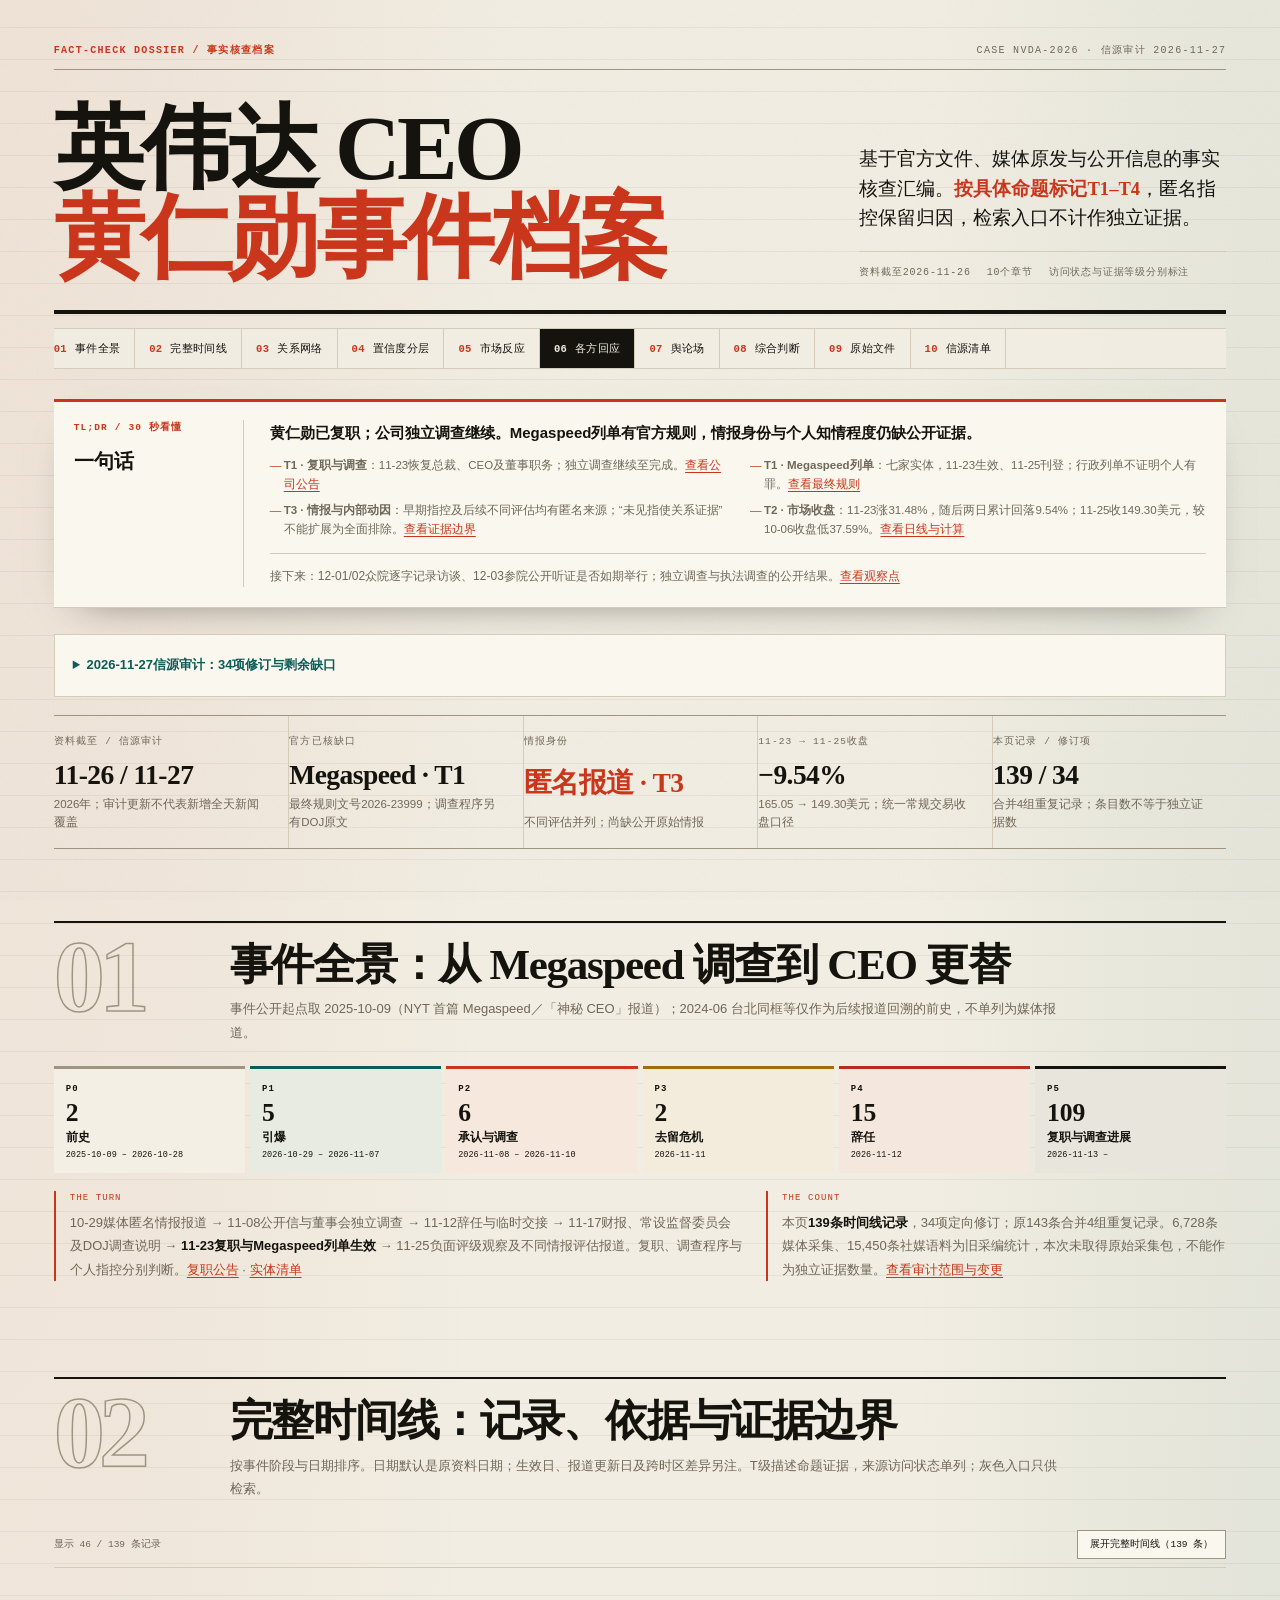
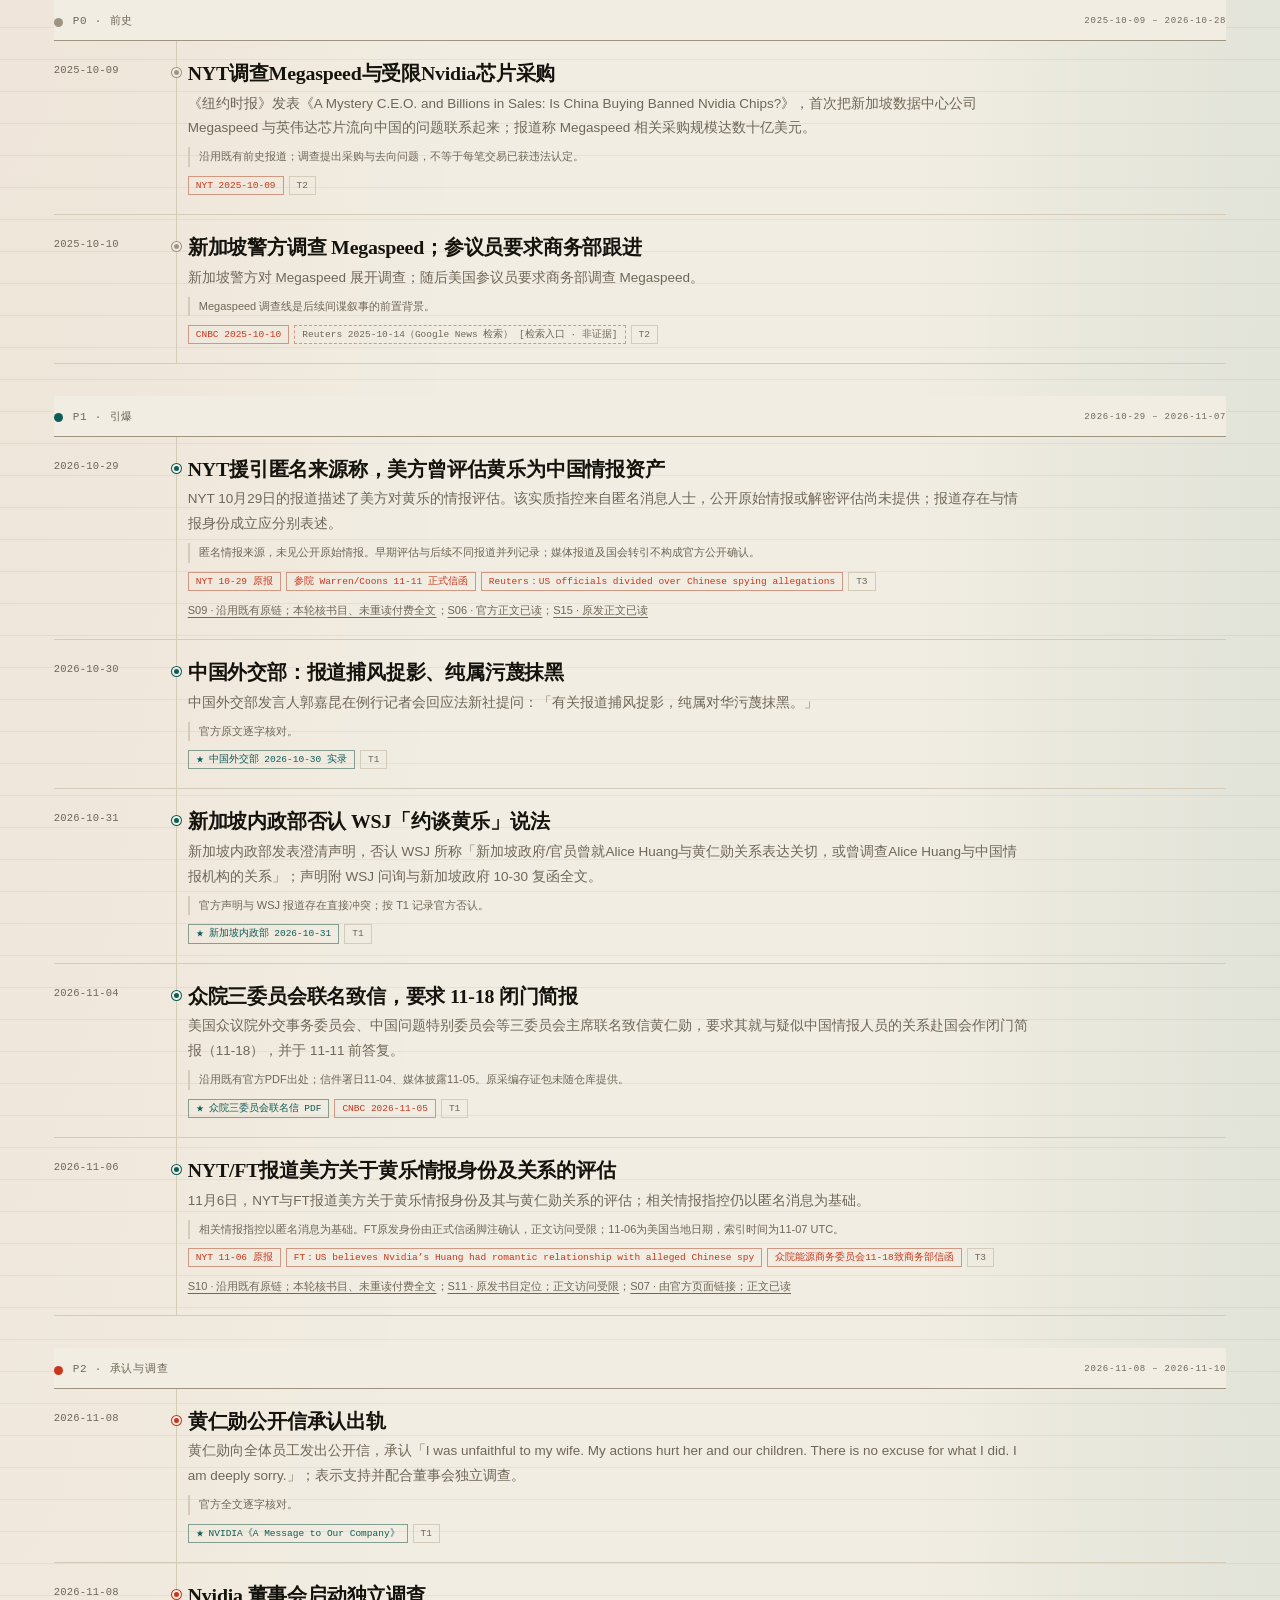
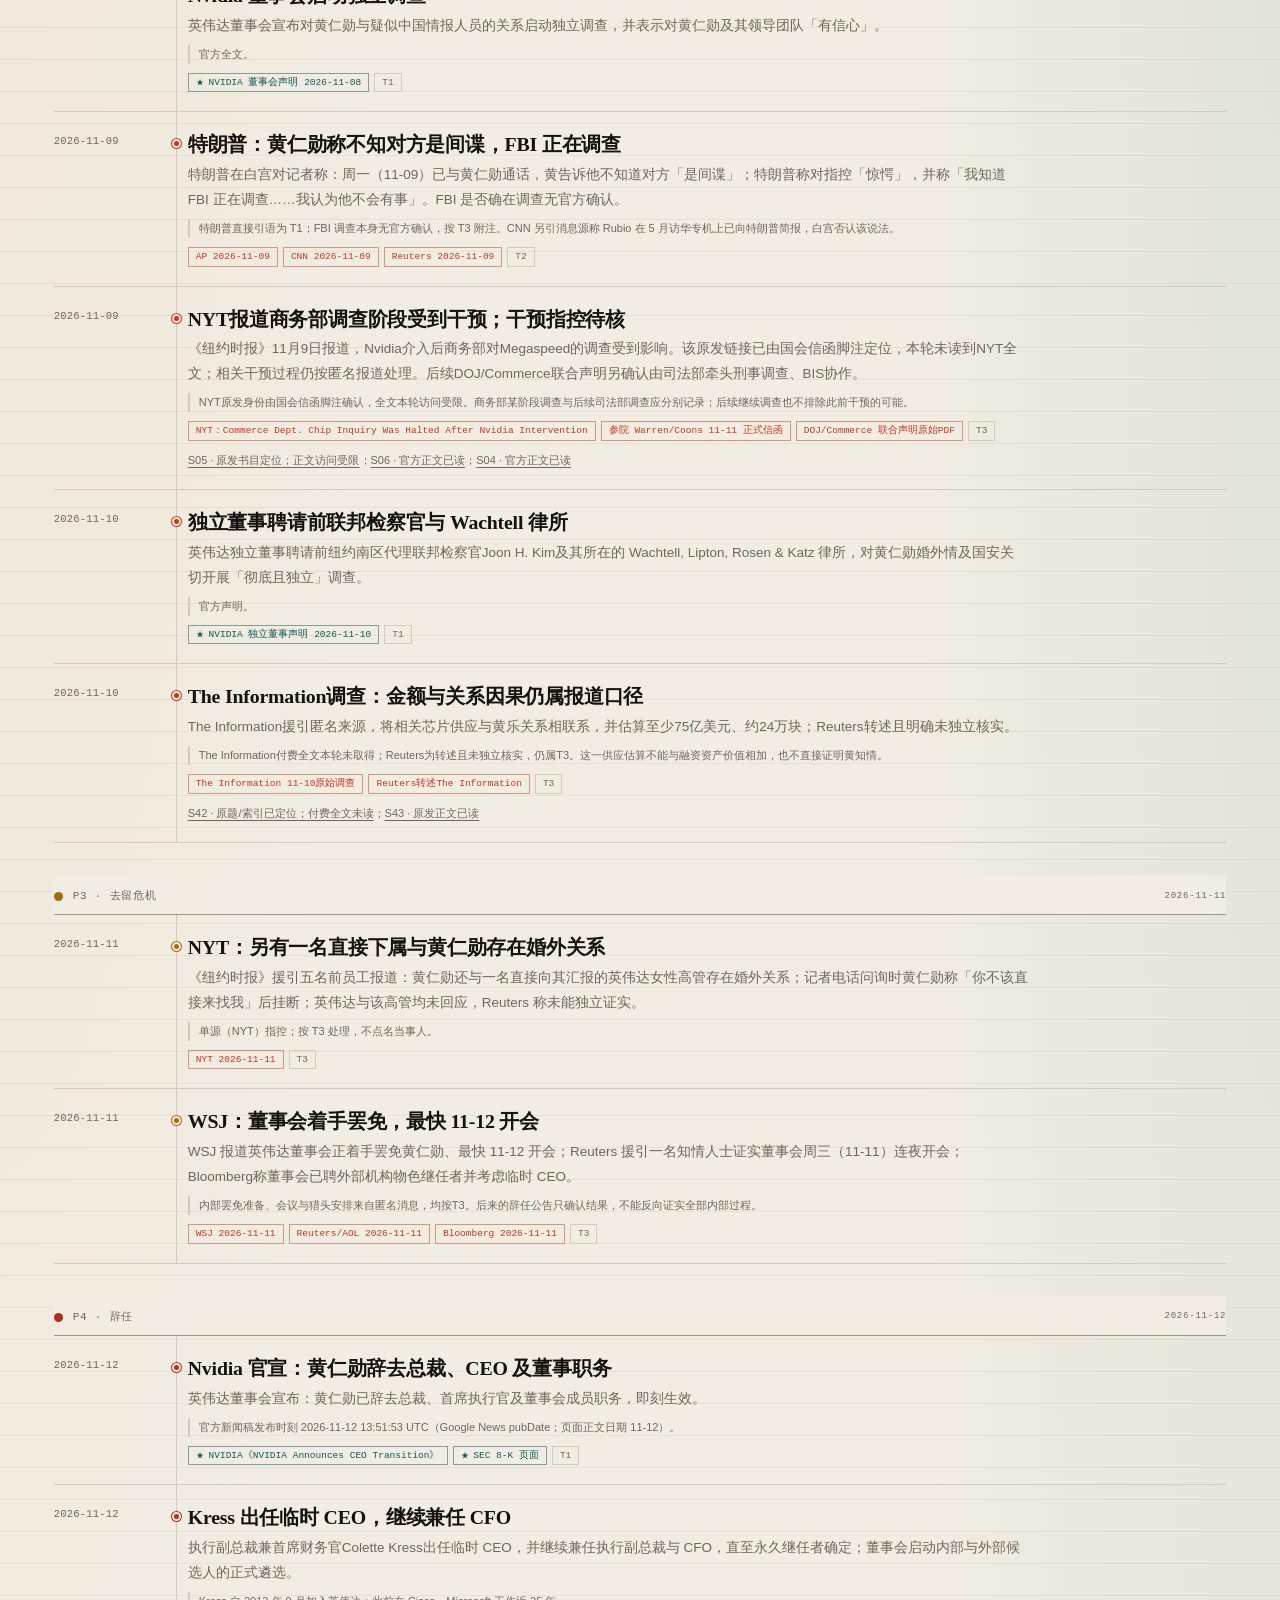
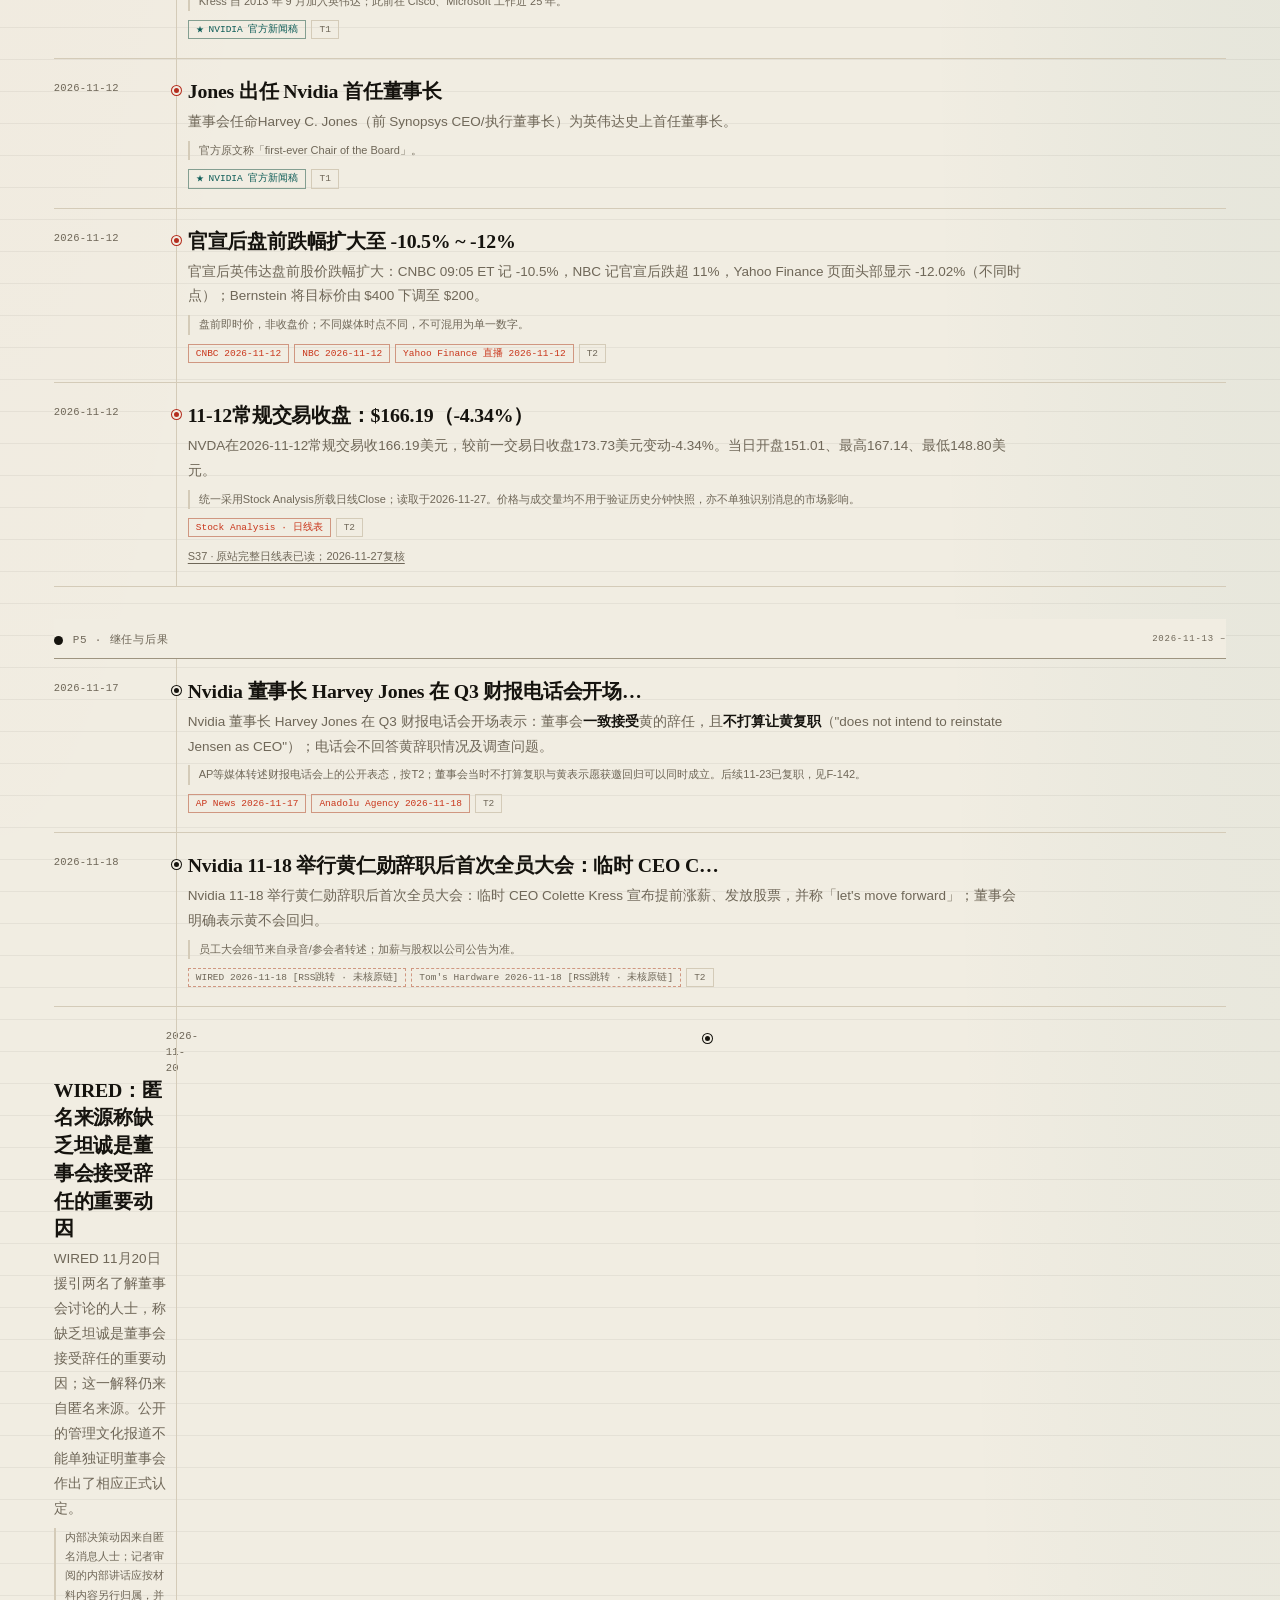
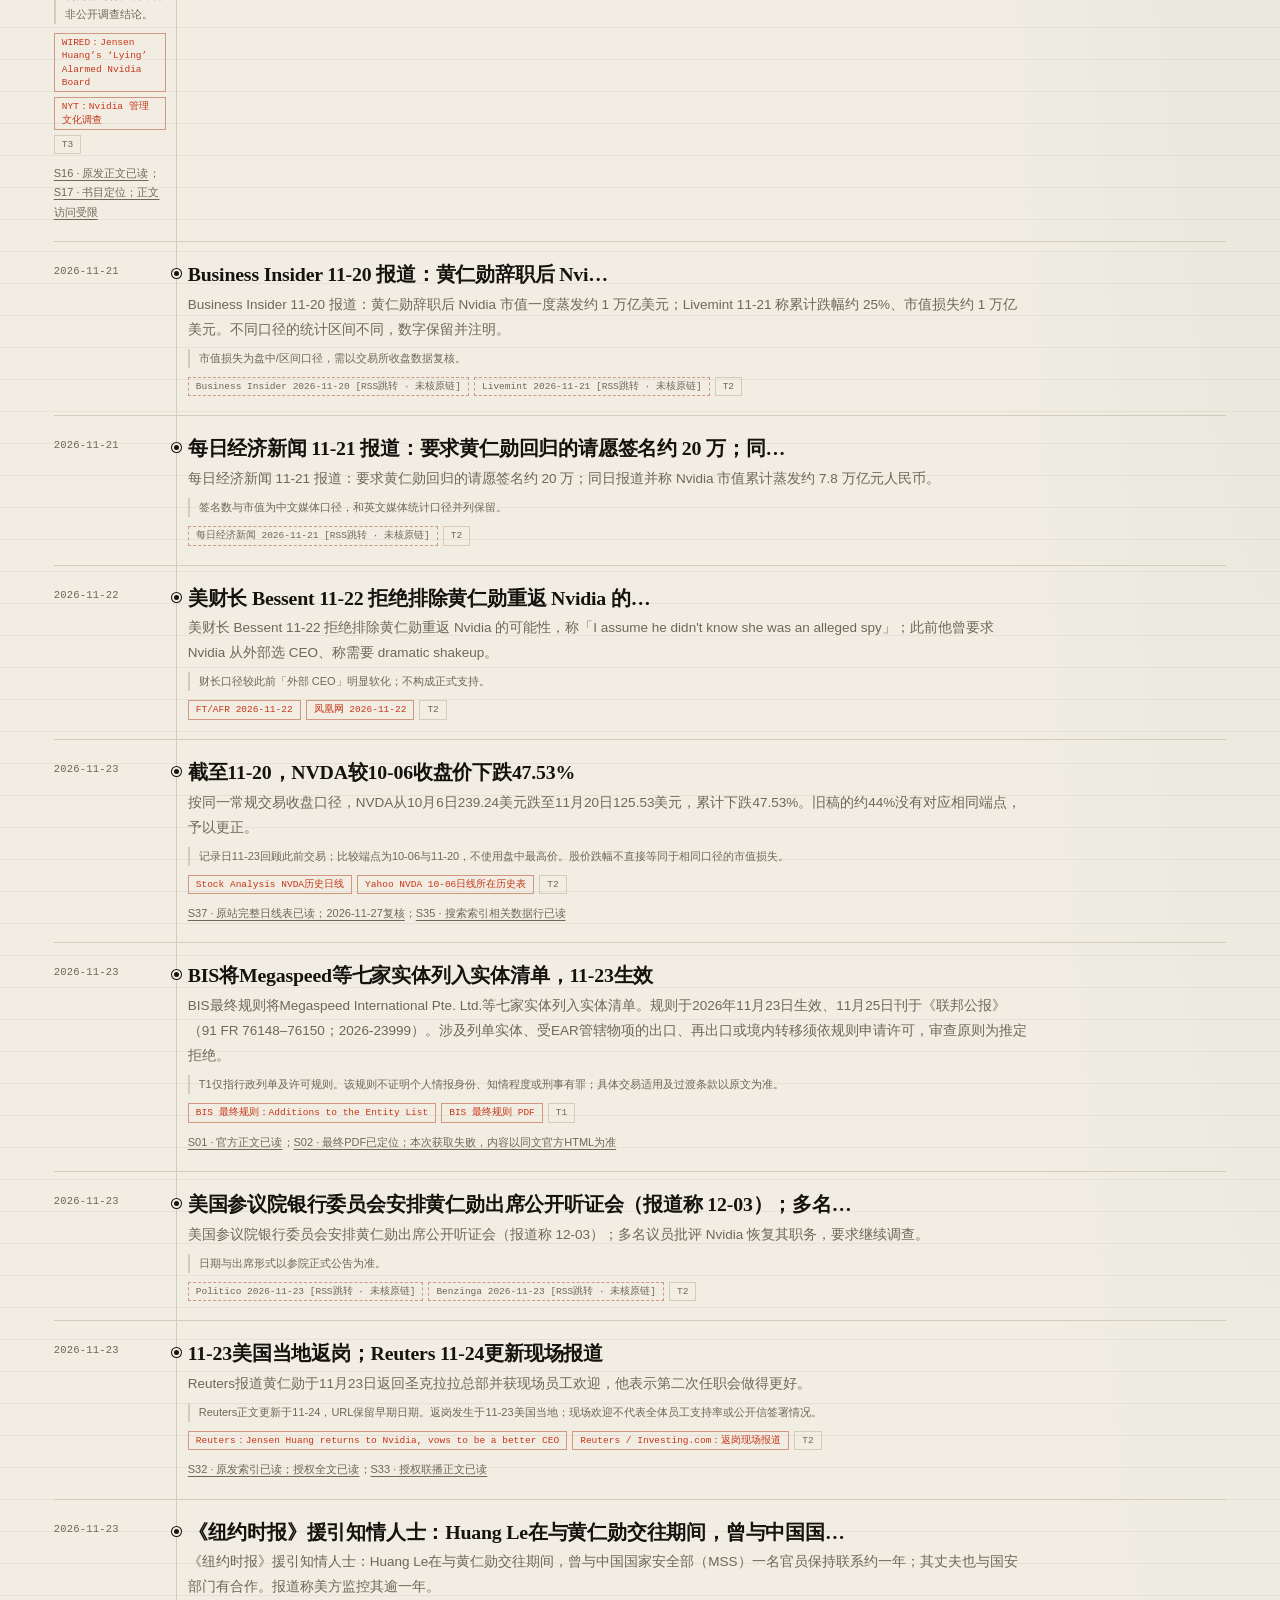
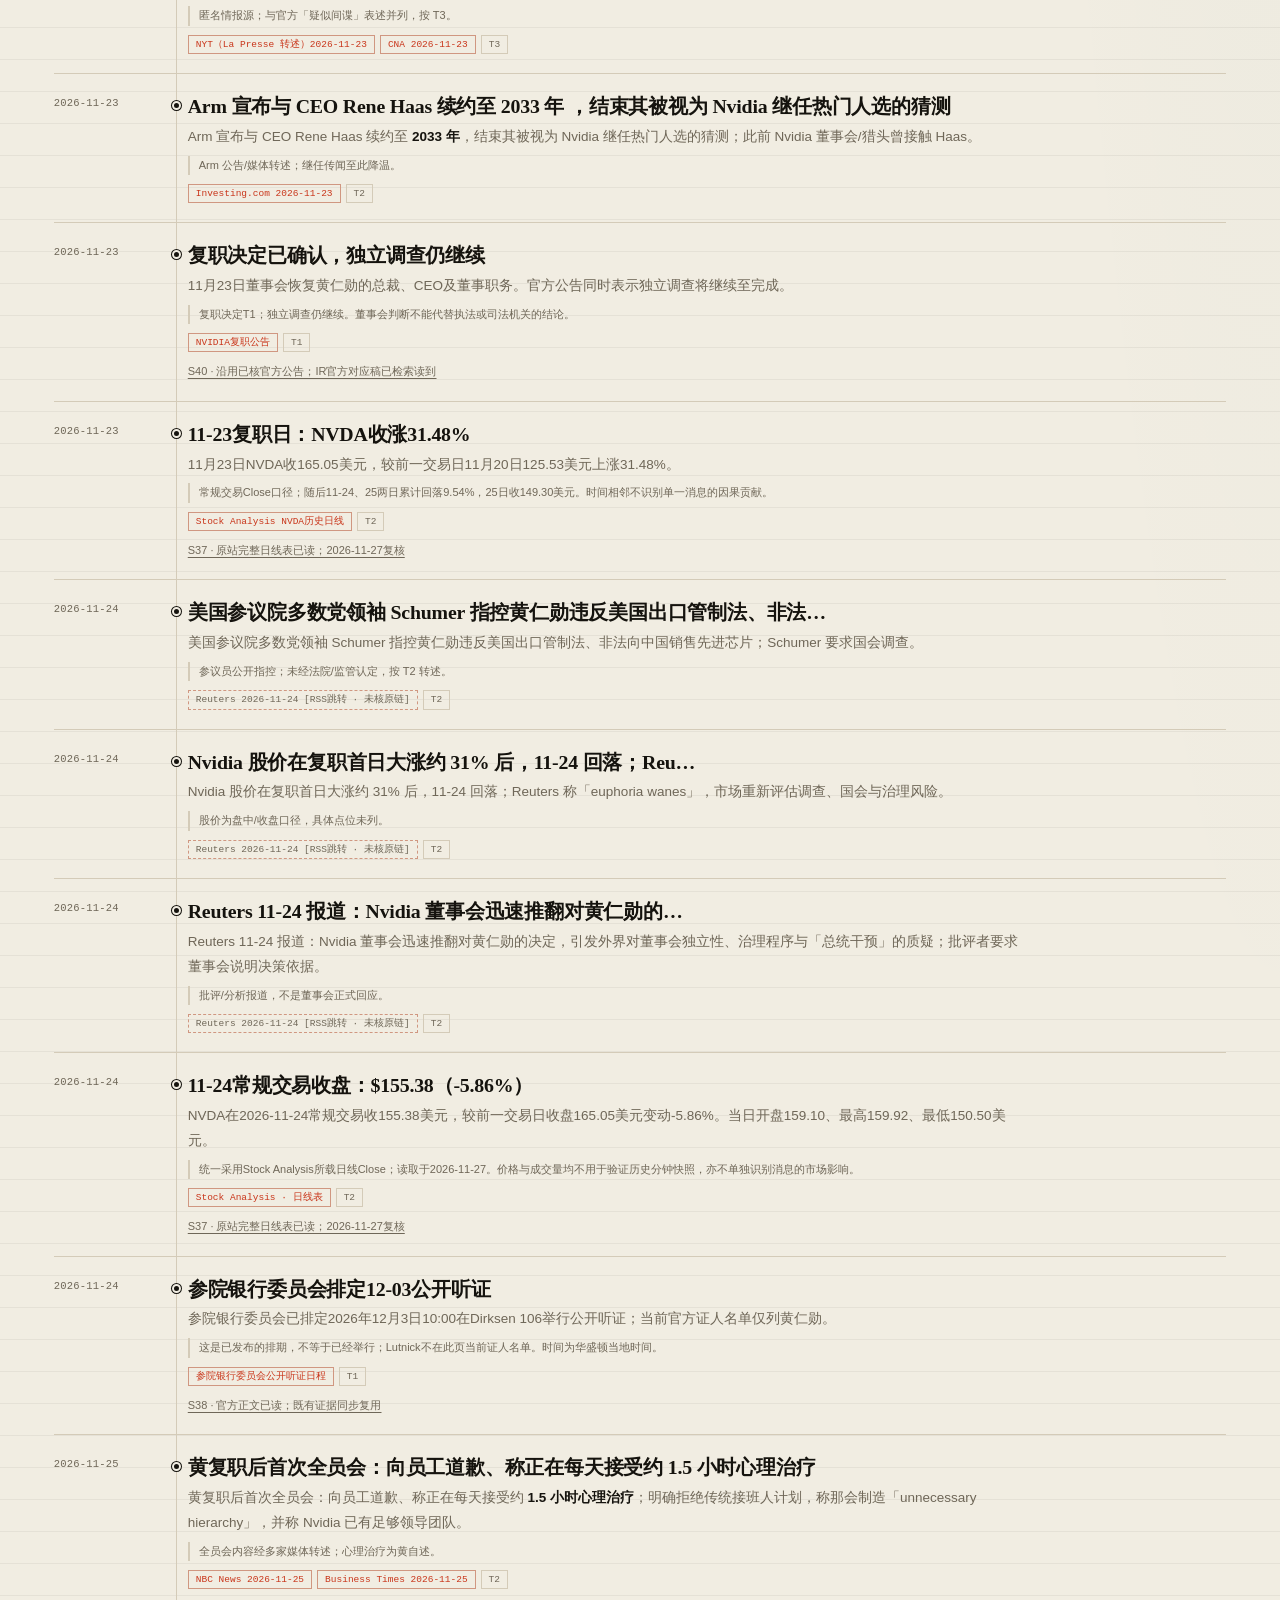
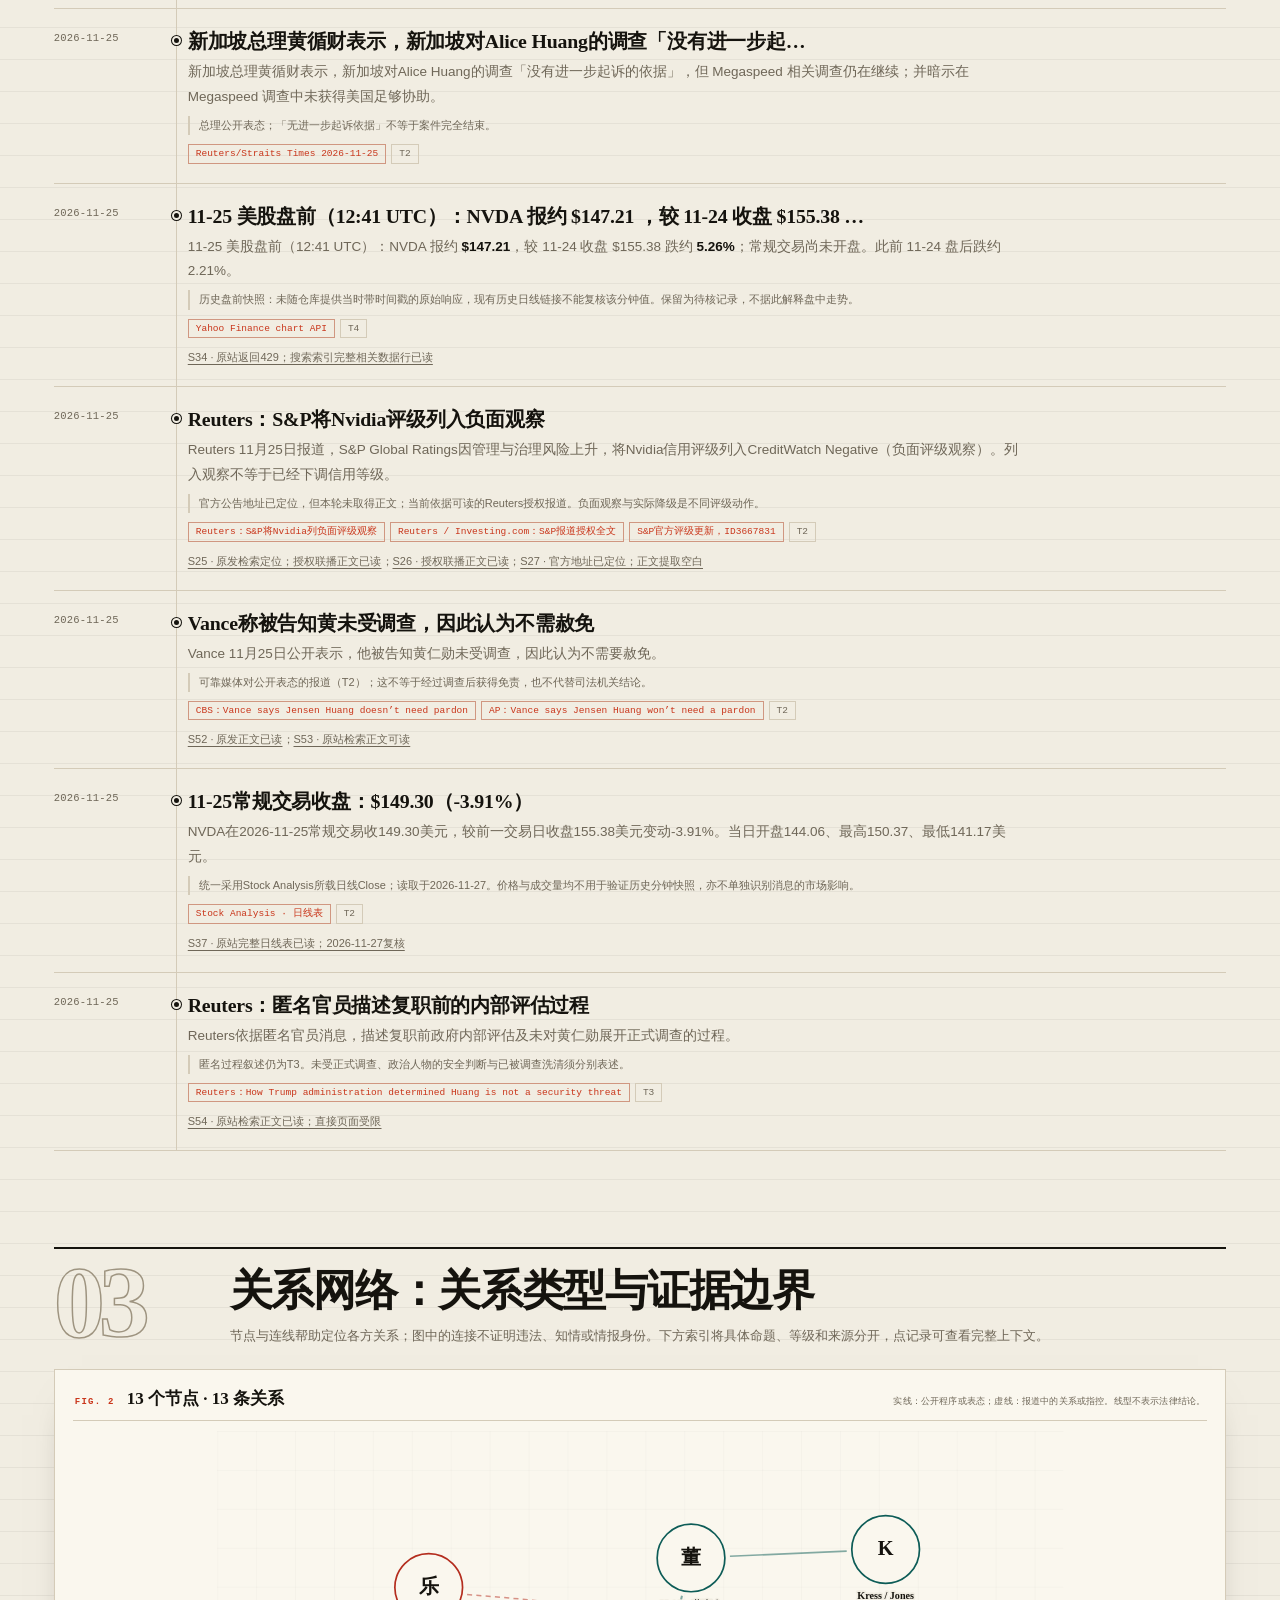
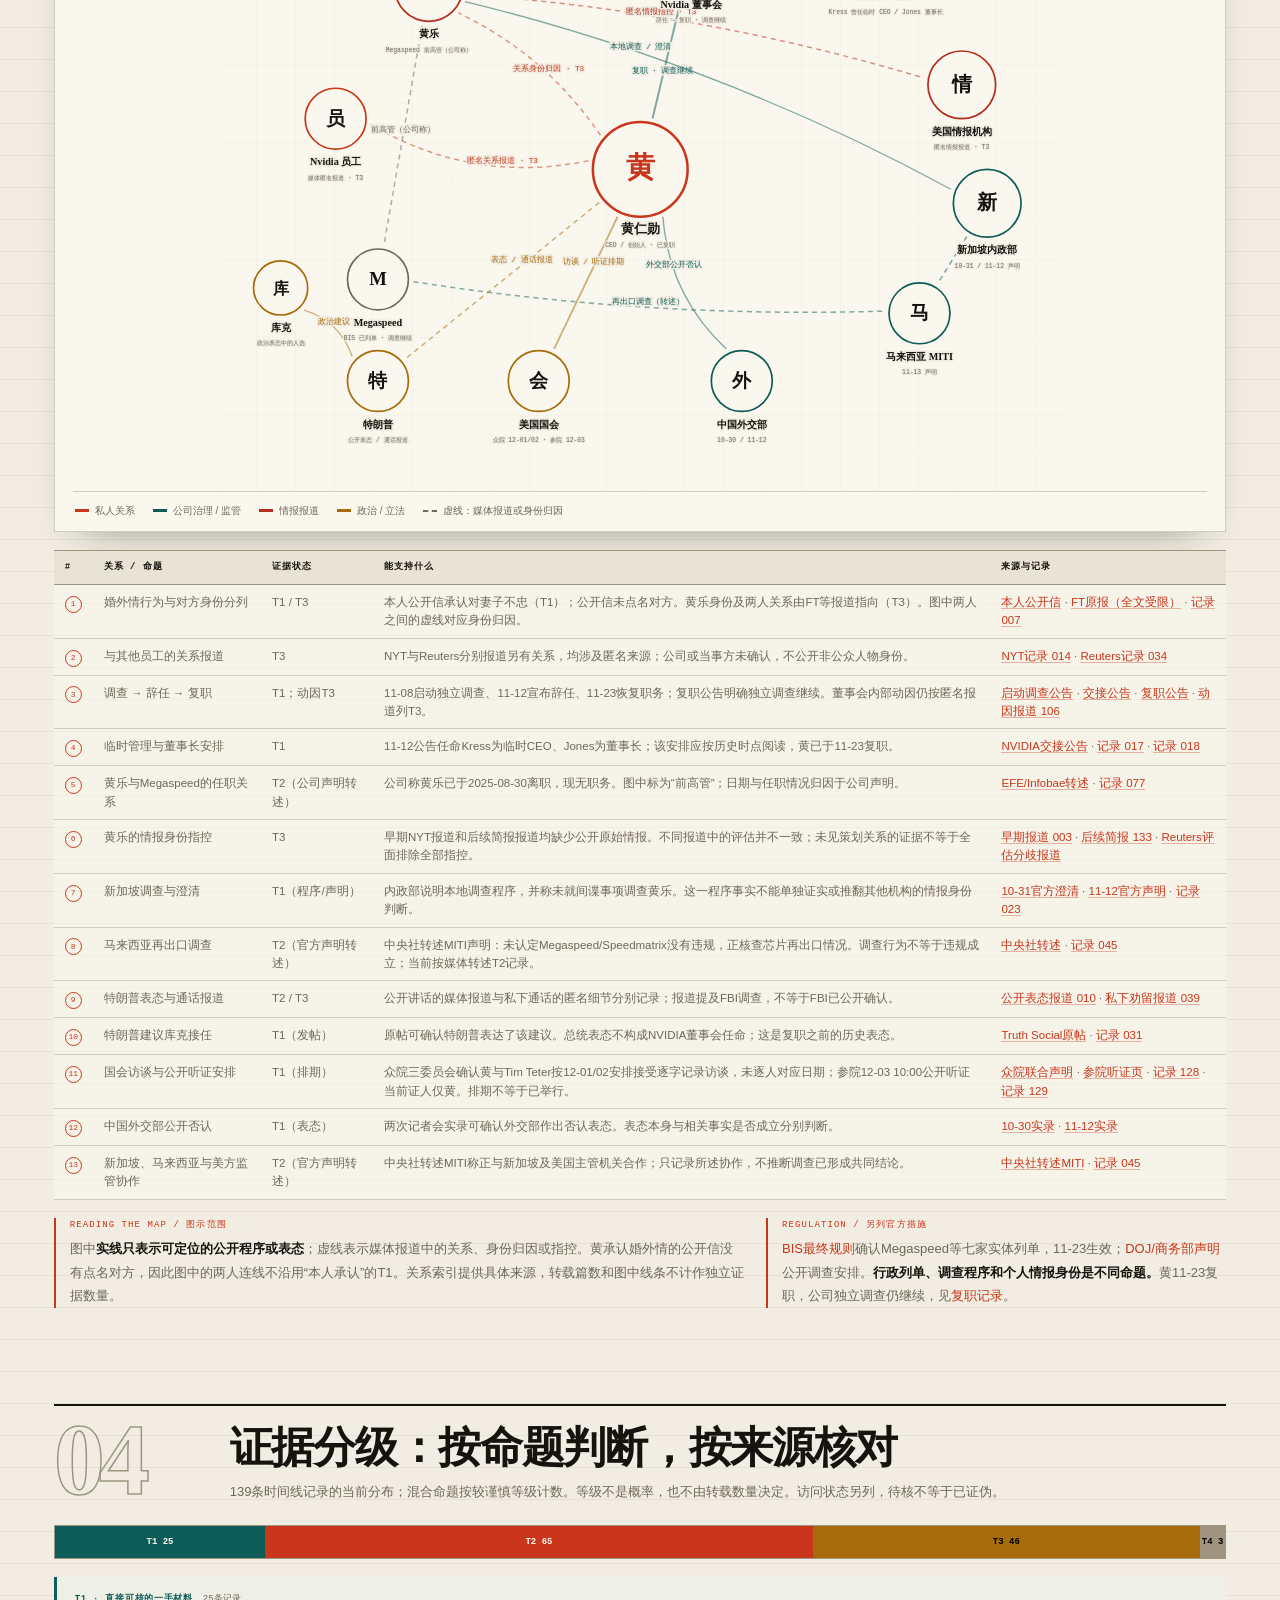
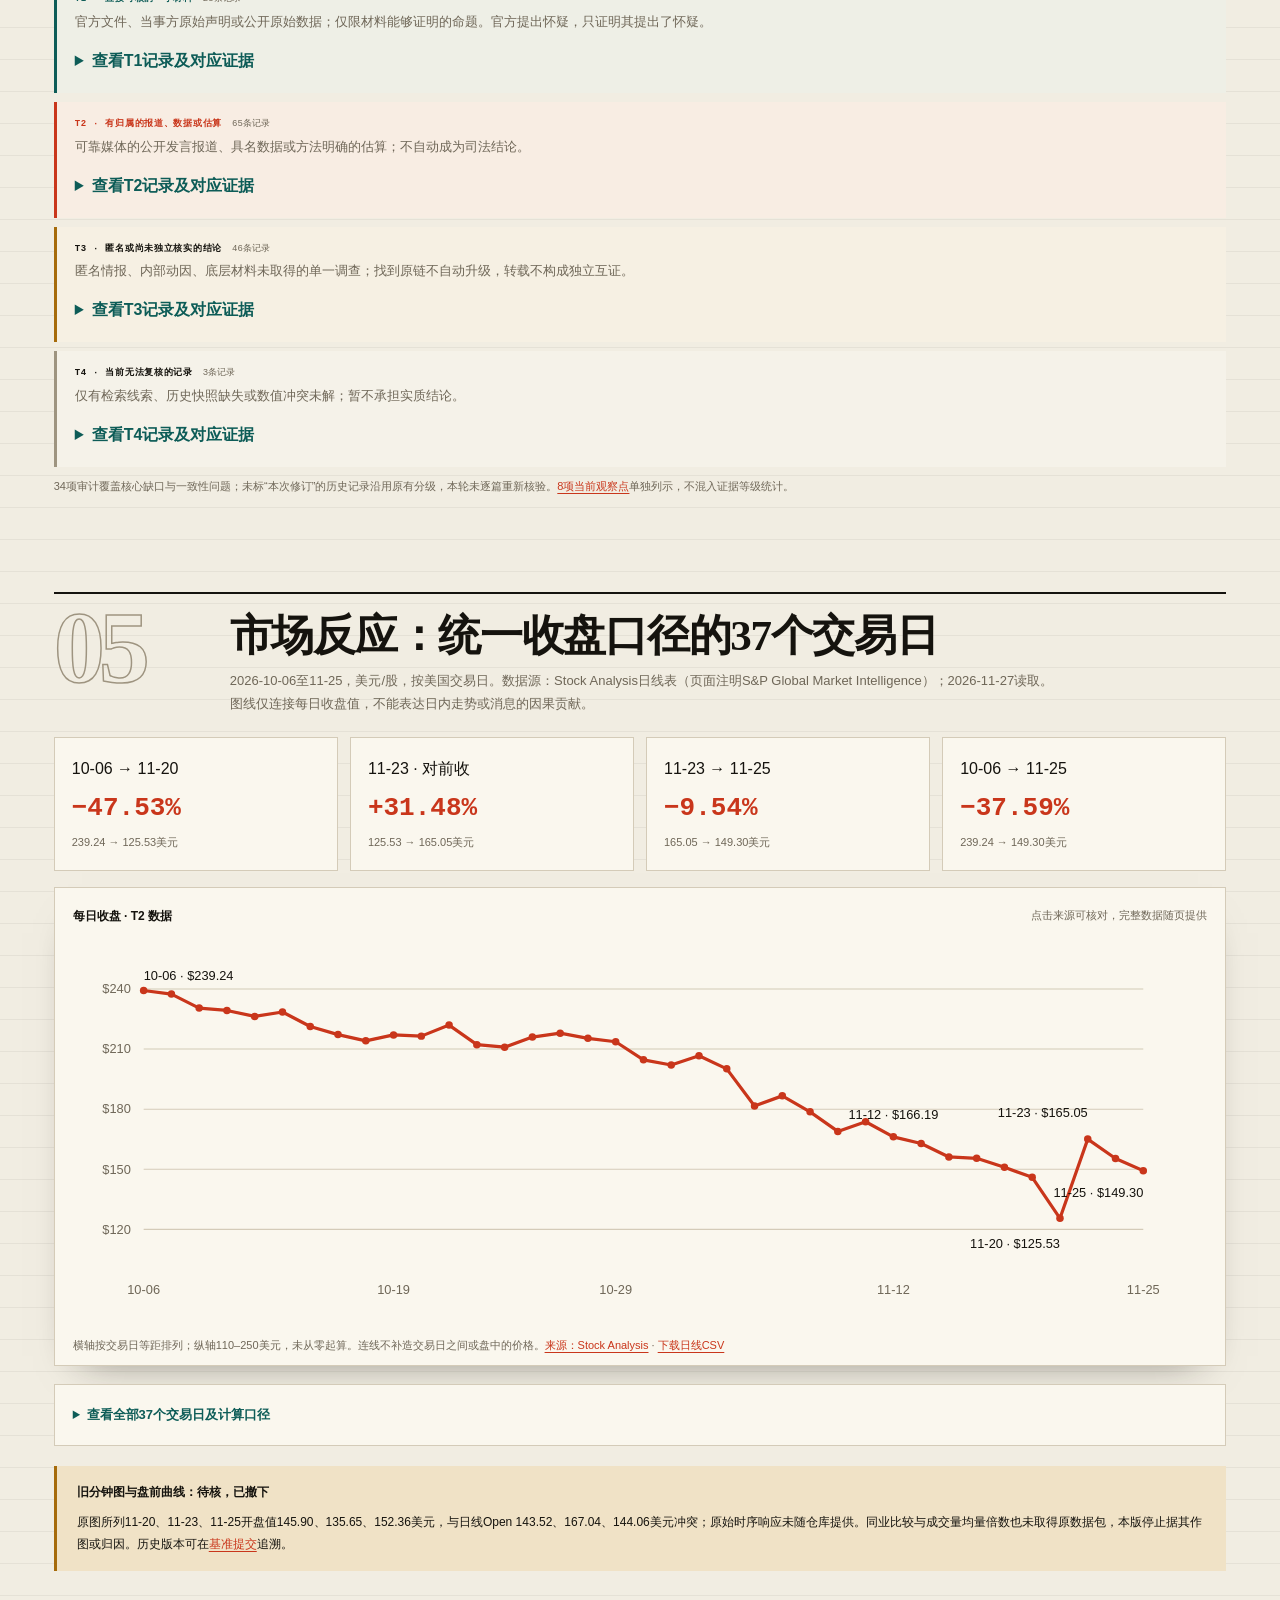
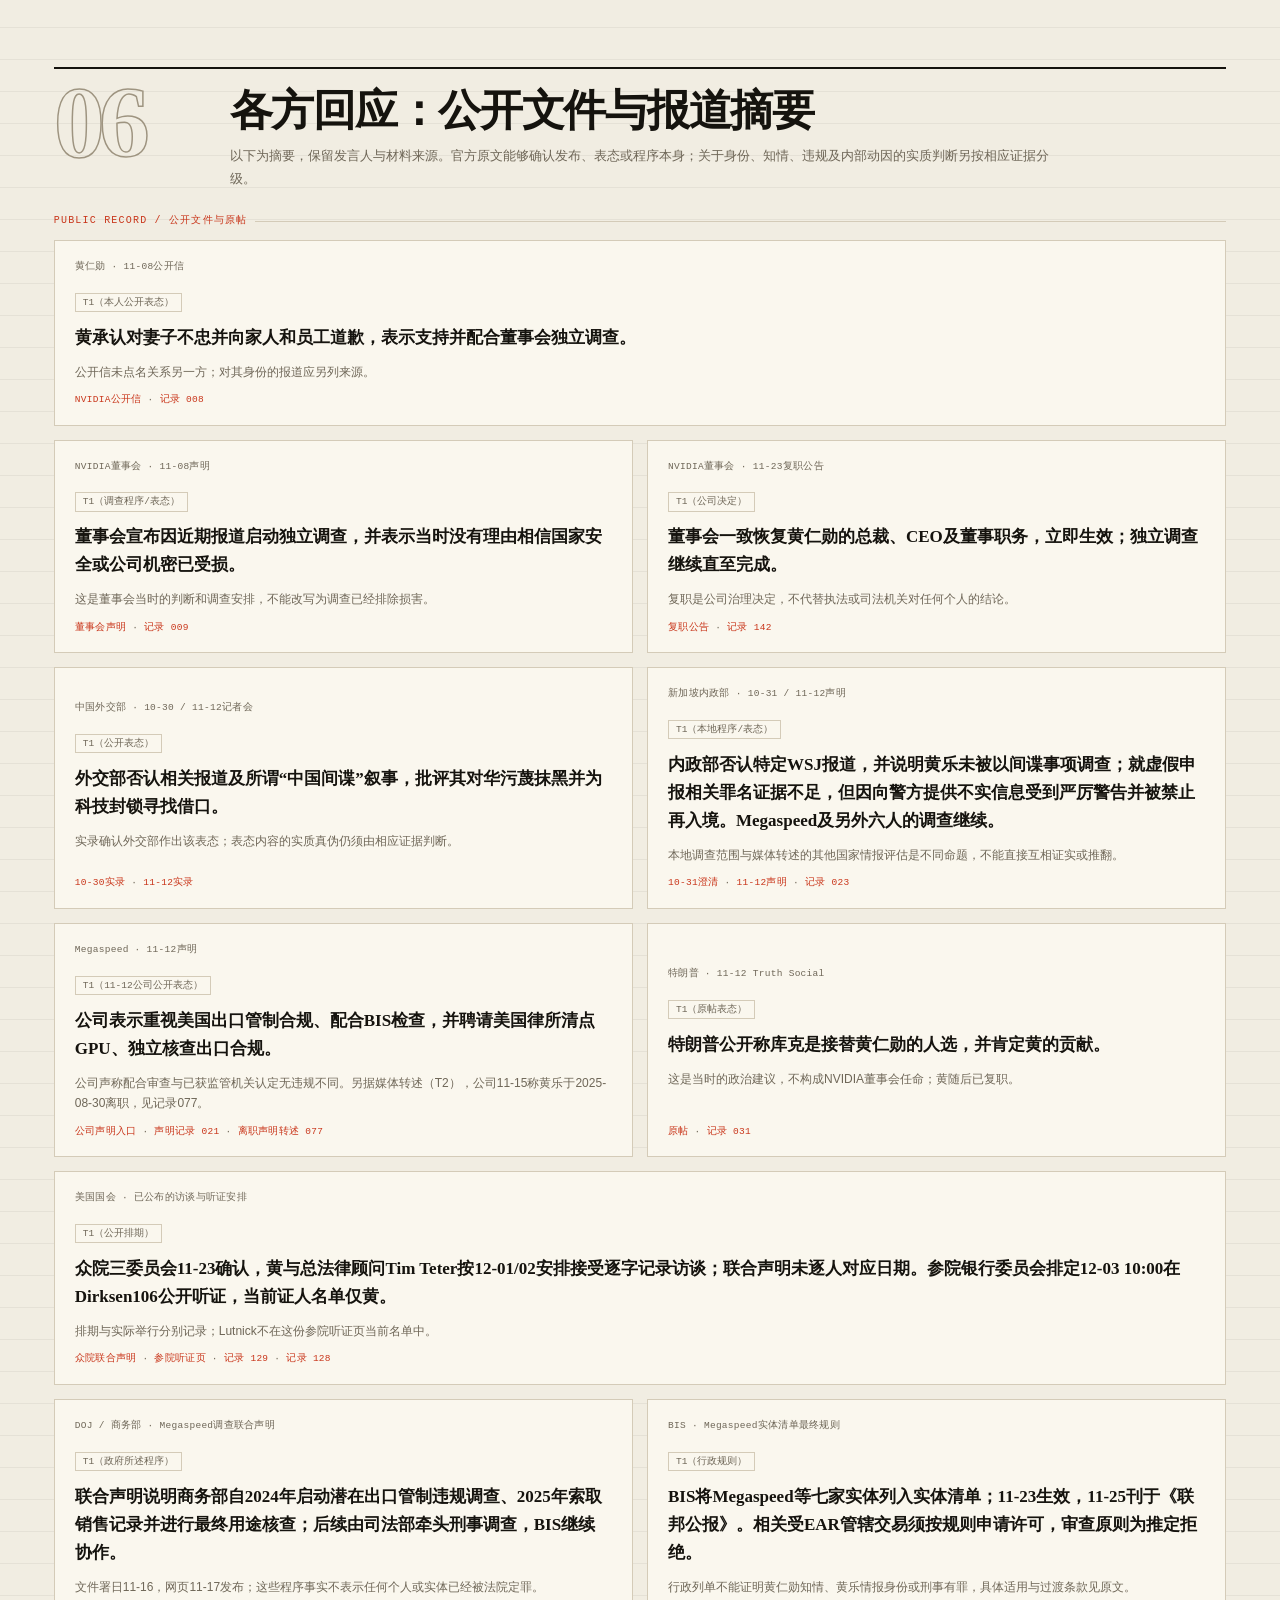
==== commit 46a7e196: "audit: revise core evidence, confidence grades and TLDR Apply the 2026-11-27 source quality audit ag" ====
--- a/index.html
+++ b/index.html
@@ -1,14 +1,15 @@
 <!DOCTYPE html>
+
 <html lang="zh-CN">
 <head>
-<meta charset="UTF-8">
-<link rel="icon" href="data:image/svg+xml,%3Csvg xmlns='http://www.w3.org/2000/svg' viewBox='0 0 100 100'%3E%3Crect width='100' height='100' fill='%2315130e'/%3E%3Ctext x='50' y='68' font-size='52' text-anchor='middle' fill='%23f1ede2' font-family='Georgia,serif' font-weight='700'%3EN%3C/text%3E%3C/svg%3E">
-<meta name="viewport" content="width=device-width, initial-scale=1.0">
+<meta charset="utf-8"/>
+<link href="data:image/svg+xml,%3Csvg xmlns='http://www.w3.org/2000/svg' viewBox='0 0 100 100'%3E%3Crect width='100' height='100' fill='%2315130e'/%3E%3Ctext x='50' y='68' font-size='52' text-anchor='middle' fill='%23f1ede2' font-family='Georgia,serif' font-weight='700'%3EN%3C/text%3E%3C/svg%3E" rel="icon"/>
+<meta content="width=device-width, initial-scale=1.0" name="viewport"/>
 <title>英伟达 CEO 黄仁勋事件档案：完整时间线 · 关系网络 · 综合判断</title>
-<meta name="description" content="基于主流媒体、社交平台公开信息与官方文件的事实核查汇编：完整时间线、关系网络、置信度分层与后续观察点（截至 2026-11-26），全部信源可点击核查">
-<meta property="og:type" content="article">
-<meta property="og:title" content="英伟达 CEO 黄仁勋事件档案：完整时间线 · 关系网络 · 综合判断">
-<meta property="og:description" content="基于主流媒体、社交平台公开信息与官方文件的事实核查汇编（截至 2026-11-26），全部信源可点击核查">
+<meta content="黄仁勋事件档案：时间线、关系网络、证据分级与原始来源。资料截至2026-11-26，2026-11-27信源审计更新；Megaspeed官方规则、匿名报道边界和可复核日线。" name="description"/>
+<meta content="article" property="og:type"/>
+<meta content="英伟达 CEO 黄仁勋事件档案：完整时间线 · 关系网络 · 综合判断" property="og:title"/>
+<meta content="黄仁勋事件档案：时间线、关系网络、证据分级与原始来源。资料截至2026-11-26，2026-11-27信源审计更新；Megaspeed官方规则、匿名报道边界和可复核日线。" property="og:description"/>
 <style>/* ============================================================
    NVDA CASE FILE — editorial dossier design system
    Light: warm paper / ink / signal vermilion
@@ -146,7 +147,7 @@
 /* ---------- timeline ---------- */
 .timeline-bar{display:flex;align-items:center;justify-content:space-between;gap:12px;margin:14px 0 8px;padding:8px 0;border-bottom:1px solid var(--rule);font-family:var(--mono);font-size:9.5px;color:var(--muted)}
 .timeline-bar button{font-family:var(--mono);font-size:9.5px;color:var(--ink);background:var(--card);border:1px solid var(--rule-strong);padding:7px 12px;cursor:pointer}
-#timeline:not(.show-all) .item.minor{display:none}
+.js #timeline:not(.show-all) .item.minor{display:none}
 .phase-h{position:sticky;top:47px;z-index:12;display:flex;align-items:center;gap:10px;background:var(--paper);border-bottom:1px solid var(--rule-strong);padding:12px 0 8px;margin:32px 0 0;font-family:var(--mono);font-size:11px;letter-spacing:.07em;text-transform:uppercase;color:var(--muted)}
 .phase-h .dot{width:9px;height:9px;border-radius:50%;flex:0 0 auto;background:var(--ph,var(--accent))}
 .item{display:grid;grid-template-columns:112px 22px minmax(0,1fr);gap:0;position:relative;padding:19px 0 19px;border-bottom:1px solid var(--rule)}
@@ -380,752 +381,946 @@
 .event-table th,.data-table th,.source-table th{color:var(--ink)}
 .scale-seg.t3,.scale-seg.t4{color:#000}
 .tier.t3 .tier-tag,.tier.t4 .tier-tag{color:var(--ink)}
+
+/* Source audit 2026-11-27 */
+.tldr-next{margin:14px 0 0;padding-top:12px;border-top:1px solid var(--rule);font-size:12px;line-height:1.75;color:var(--muted)}
+.audit-details{margin:18px 0;padding:16px 18px;border:1px solid var(--rule);background:var(--card);line-height:1.75;font-size:13px}
+.audit-details summary,.tier summary{cursor:pointer;font-weight:700;color:var(--teal);padding:3px 0}
+.audit-details p{margin:12px 0}.audit-grid{display:grid;grid-template-columns:repeat(3,1fr);gap:20px;padding:16px 0}.audit-grid b{color:var(--accent)}
+.audit-footnote,.evidence-access{font-size:11px;line-height:1.75;color:var(--muted);margin-top:10px}.evidence-access a{color:var(--muted)}
+.source-summary,.source-status{display:block;font-size:11px;color:var(--muted);margin-top:7px;line-height:1.7}.source-id,.review-mark{font:10px var(--mono);color:var(--teal)}
+.discovery-link{color:var(--muted)!important;border-style:dashed!important}.source-table table{min-width:650px}.audited-source-table table{min-width:650px}.audited-source-table td:first-child{width:34%}.audited-source-table td:nth-child(2){width:28%}
+.confidence-index{padding-left:22px}.confidence-index li{padding:5px 0;line-height:1.65}.tier details{margin-top:10px}.tier-count{white-space:nowrap}
+.market-metrics{display:grid;grid-template-columns:repeat(4,1fr);gap:12px;margin:16px 0}.market-metrics .metric{padding:17px;border:1px solid var(--rule);background:var(--card)}.market-metrics .num{font:700 26px var(--mono);color:var(--accent);margin:10px 0}.market-metrics p{font-size:11px;color:var(--muted)}
+.daily-chart{width:100%;min-width:680px;display:block;font-family:var(--sans)}.figure-head{display:flex;justify-content:space-between;gap:15px;font-size:12px;margin-bottom:12px}.figure-head span{color:var(--muted);font-size:11px}figcaption{font-size:11px;line-height:1.7;margin-top:12px;color:var(--muted)}
+.audit-callout{border-left:3px solid var(--amber);padding:16px 20px;background:var(--amber-soft);font-size:12px;line-height:1.8;margin:20px 0}.audit-callout p{margin-top:8px}.doc-access{font-size:11px;color:var(--muted)}
+.watchlist ol{padding-left:22px}.watchlist li{padding:6px 0;line-height:1.8}.fact-alias{display:block;scroll-margin-top:90px}.item:target{outline:2px solid var(--teal);outline-offset:6px}
+.verdict-lead{display:block}.verdict-no{font:10px var(--mono);color:var(--accent);letter-spacing:.08em}.doc-list>article.doc{padding:16px 20px}.doc-list>article.doc h3{font-size:15px;line-height:1.6}.doc-list>article.doc p{font-size:12px;line-height:1.8;margin-top:8px}
+#timelineToggle{display:none}.js #timelineToggle{display:inline-block}a,td,p{overflow-wrap:break-word}section{min-width:0}details{min-width:0}
+@media(max-width:760px){.audit-grid{grid-template-columns:1fr;gap:5px}.market-metrics{grid-template-columns:1fr 1fr}.market-metrics .num{font-size:23px}.audit-details{padding:14px}.figure-head{flex-direction:column;gap:5px}.scale{min-height:42px;flex-wrap:wrap}.scale-seg{min-width:60px}}
+@media print{#timeline .item.minor{display:grid!important}.confidence-index{display:block}.audit-details{break-inside:avoid}.daily-chart{min-width:0}}
 </style>
 </head>
 <body>
-<div class="grain" aria-hidden="true"></div>
+<div aria-hidden="true" class="grain"></div>
 <a class="skip" href="#overview">跳到主要内容</a>
-<div class="progress" id="readProgress" aria-hidden="true"></div>
+<div aria-hidden="true" class="progress" id="readProgress"></div>
 <div class="site">
-  <header class="masthead">
-    <div class="masthead-top"><span class="stamp">FACT-CHECK DOSSIER / 事实核查档案</span><span class="issue">CASE NVDA-2026 · 2026-11-26 · 研究版</span></div>
-    <div class="masthead-grid">
-      <h1><span class="h1-1">英伟达 CEO</span><span class="h1-2">黄仁勋事件档案</span></h1>
-      <div class="masthead-side">
-        <p class="dek">基于主流媒体、社交平台公开信息与官方文件的事实核查汇编（非新闻原发）。<b>所有指控按 T1–T4 分层</b>，未将任何单方指控当作既定事实。</p>
-        <div class="masthead-meta"><span>信息截至 2026-11-26（周四）</span><span>10 个章节</span><span>全部信源可点开核查</span></div>
-      </div>
-    </div>
-    <div class="rule-heavy"></div>
-    <nav class="navbar" aria-label="章节导航">
-      <a href="#overview"><span class="nav-no">01</span>事件全景</a><a href="#timeline"><span class="nav-no">02</span>完整时间线</a><a href="#network"><span class="nav-no">03</span>关系网络</a><a href="#confidence"><span class="nav-no">04</span>置信度分层</a><a href="#market"><span class="nav-no">05</span>市场反应</a><a href="#reactions"><span class="nav-no">06</span>各方回应</a><a href="#gossip"><span class="nav-no">07</span>舆论场</a><a href="#verdict"><span class="nav-no">08</span>综合判断</a><a href="#docs"><span class="nav-no">09</span>原始文件</a><a href="#sources"><span class="nav-no">10</span>信源清单</a>
-    </nav>
-  </header>
-  <section class="tldr" aria-label="TL;DR 摘要">
-    <div class="tldr-side"><span class="tldr-kicker">TL;DR / 30 秒看懂</span><b>一句话</b></div>
-    <div class="tldr-main">
-      <p class="tldr-lead">这不是单一丑闻，而是「情报指控 × 个人丑闻 × 治理危机 × 地缘博弈」的叠加；11-23 董事会恢复 CEO 是第二次反转，但复职后的市场与治理反弹才刚开始。</p>
-      <ul class="tldr-list">
-        <li><b>11-23</b>：董事会一致恢复黄 CEO/董事，距 11-12 辞任仅 11 天；11-17 还曾称「不打算复职」。</li>
-        <li><b>市场</b>：11-23 NVDA +31.5%，但 11-24 -5.86%、11-25 -3.91% 至 $149.30；自 10-06 高点约 -44%。</li>
-        <li><b>11-25</b>：S&P 将 Nvidia 列入下调观察名单；参院 12-03 听证；Vance 称黄未受司法部调查；国会简报称无证据中国策划婚外情。</li>
-        <li><b>触发</b>：10-29 NYT 指黄乐为中国情报资产；11-08 黄承认婚外情，董事会启动独立调查。</li>
-      </ul>
-    </div>
-  </section>
-  <section class="stats" aria-label="关键数据">
-    <div class="stat"><div class="k">事件公开起点</div><div class="v">2025-10-09</div><div class="c">NYT 首篇 Megaspeed／「神秘 CEO」报道；2024-06 台北同框为前史</div></div>
-    <div class="stat"><div class="k">引爆报道</div><div class="v">NYT 六记者</div><div class="c">2026-10-29 独家：情报机构认定黄乐为中国情报资产；白宫、CIA、NSA 拒评</div></div>
-    <div class="stat"><div class="k">最新 · 11-26</div><div class="v">S&P 警告 · 国会简报</div><div class="c">11-26 20:55 数据：S&P 将 Nvidia 列入下调观察、国会闭门简报称无证据中国策划婚外情、Vance 称黄未受司法部调查</div></div>
-    <div class="stat"><div class="k">Nvidia · 11-23 → 11-25</div><div class="v">$165.05 → $149.30</div><div class="c">复职反弹消退：11-24 -5.86%、11-25 -3.91%；此前自 10-06 高点约 -44%</div></div>
-    <div class="stat"><div class="k">采集规模</div><div class="v">6,728 / 15,450</div><div class="c">主流媒体条目 / 社媒合并语料（截至 11-26 20:55）；149 家媒体</div></div>
-  </section>
+<header class="masthead">
+<div class="masthead-top"><span class="stamp">FACT-CHECK DOSSIER / 事实核查档案</span><span class="issue">CASE NVDA-2026 · 信源审计 2026-11-27</span></div>
+<div class="masthead-grid">
+<h1><span class="h1-1">英伟达 CEO</span><span class="h1-2">黄仁勋事件档案</span></h1>
+<div class="masthead-side">
+<p class="dek">基于官方文件、媒体原发与公开信息的事实核查汇编。<b>按具体命题标记T1–T4</b>，匿名指控保留归因，检索入口不计作独立证据。</p>
+<div class="masthead-meta"><span>资料截至2026-11-26</span><span>10个章节</span><span>访问状态与证据等级分别标注</span></div>
+</div>
+</div>
+<div class="rule-heavy"></div>
+<nav aria-label="章节导航" class="navbar">
+<a href="#overview"><span class="nav-no">01</span>事件全景</a><a href="#timeline"><span class="nav-no">02</span>完整时间线</a><a href="#network"><span class="nav-no">03</span>关系网络</a><a href="#confidence"><span class="nav-no">04</span>置信度分层</a><a href="#market"><span class="nav-no">05</span>市场反应</a><a href="#reactions"><span class="nav-no">06</span>各方回应</a><a href="#gossip"><span class="nav-no">07</span>舆论场</a><a href="#verdict"><span class="nav-no">08</span>综合判断</a><a href="#docs"><span class="nav-no">09</span>原始文件</a><a href="#sources-chapter"><span class="nav-no">10</span>信源清单</a>
+</nav>
+</header>
+<section aria-label="TL;DR 摘要" class="tldr" id="tldr">
+<div class="tldr-side"><span class="tldr-kicker">TL;DR / 30 秒看懂</span><b>一句话</b></div>
+<div class="tldr-main"><p class="tldr-lead">黄仁勋已复职；公司独立调查继续。Megaspeed列单有官方规则，情报身份与个人知情程度仍缺公开证据。</p>
+<ul class="tldr-list">
+<li><b>T1 · 复职与调查</b>：11-23恢复总裁、CEO及董事职务；独立调查继续至完成。<a href="#fact-142">查看公司公告</a></li>
+<li><b>T1 · Megaspeed列单</b>：七家实体，11-23生效、11-25刊登；行政列单不证明个人有罪。<a href="#fact-118">查看最终规则</a></li>
+<li><b>T3 · 情报与内部动因</b>：早期指控及后续不同评估均有匿名来源；“未见指使关系证据”不能扩展为全面排除。<a href="#fact-133">查看证据边界</a></li>
+<li><b>T2 · 市场收盘</b>：11-23涨31.48%，随后两日累计回落9.54%；11-25收149.30美元，较10-06收盘低37.59%。<a href="#market">查看日线与计算</a></li>
+</ul><p class="tldr-next">接下来：12-01/02众院逐字记录访谈、12-03参院公开听证是否如期举行；独立调查与执法调查的公开结果。<a href="#watchlist">查看观察点</a></p></div>
+</section><details class="audit-details" id="audit-notes"><summary>2026-11-27信源审计：34项修订与剩余缺口</summary><p>基准为11-26提交<a href="https://github.com/bearberni/jensen-huang-timeline/commit/d728288d8bf661f1010b62b9902ab29a4d7943f4" rel="noopener" target="_blank">d728288d8bf6</a>。沿用已充分核实的官宣与本人原帖，对核心缺口定向补证；未逐篇重核81个历史RSS原文。</p><div class="audit-grid"><div><b>官方补证</b><p>Megaspeed最终规则、DOJ程序、常设委员会与国会信函。</p></div><div><b>收窄结论</b><p>匿名情报、内部动因、融资记录及公开表态各自限定。</p></div><div><b>显示与数据</b><p>TLDR、图谱、置信度与来源同步；撤下冲突分钟图。</p></div></div><p id="audit-link-counts">旧版：23个不同搜索入口、81个不同RSS跳转。当前：6个搜索入口、71个RSS跳转仍保留为灰色检索线索；它们未被计为新的独立证据。</p><p>旧页6处“原文404”已逐项处置：4类已有可用原报或官方来源；NYT调查停止报道只定位原发、全文受限；历史分钟快照仍待核。恢复链接与完成事实核查分别记录。</p><p><a href="AUDIT-2026-11-27.md">完整修订说明与理由</a> · <a href="data/source-audit-2026-11-27.json">机器可读证据与修订清单</a></p></details>
+<section aria-label="关键数据" class="stats"><div class="stat"><div class="k">资料截至 / 信源审计</div><div class="v">11-26 / 11-27</div><div class="c">2026年；审计更新不代表新增全天新闻覆盖</div></div>
+<div class="stat"><div class="k">官方已核缺口</div><div class="v">Megaspeed · T1</div><div class="c">最终规则文号2026-23999；调查程序另有DOJ原文</div></div>
+<div class="stat"><div class="k">情报身份</div><div class="v">匿名报道 · T3</div><div class="c">不同评估并列；尚缺公开原始情报</div></div>
+<div class="stat"><div class="k">11-23 → 11-25收盘</div><div class="v">−9.54%</div><div class="c">165.05 → 149.30美元；统一常规交易收盘口径</div></div>
+<div class="stat"><div class="k">本页记录 / 修订项</div><div class="v">139 / 34</div><div class="c">合并4组重复记录；条目数不等于独立证据数</div></div></section>
 <main id="main">
 <section class="chapter" id="overview">
-  <header class="chapter-head"><div class="folio">01</div><div><h2 class="sec">事件全景：从 Megaspeed 调查到 CEO 更替</h2><p class="sec-sub">事件公开起点取 2025-10-09（NYT 首篇 Megaspeed／「神秘 CEO」报道）；2024-06 台北同框等仅作为后续报道回溯的前史，不单列为媒体报道。</p></div></header>
-  <div class="phase-strip"><div class="phase-seg" style="--ph:var(--rule-strong)"><span class="phase-code">P0</span><b>2</b><span class="phase-name">前史</span><small>2025-10-09 – 2026-10-28</small></div><div class="phase-seg" style="--ph:var(--teal)"><span class="phase-code">P1</span><b>5</b><span class="phase-name">引爆</span><small>2026-10-29 – 2026-11-07</small></div><div class="phase-seg" style="--ph:var(--accent)"><span class="phase-code">P2</span><b>6</b><span class="phase-name">承认与调查</span><small>2026-11-08 – 2026-11-10</small></div><div class="phase-seg" style="--ph:var(--amber)"><span class="phase-code">P3</span><b>2</b><span class="phase-name">去留危机</span><small>2026-11-11</small></div><div class="phase-seg" style="--ph:var(--red)"><span class="phase-code">P4</span><b>15</b><span class="phase-name">辞任</span><small>2026-11-12</small></div><div class="phase-seg" style="--ph:var(--ink)"><span class="phase-code">P5</span><b>113</b><span class="phase-name">继任与后果</span><small>2026-11-13 –</small></div></div>
-  <div class="overview-notes">
-    <div class="note-block"><span class="label">THE TURN</span><p>10-29 NYT 独家引爆 → 11-08 公开信与董事会调查 → 11-11 董事会去留危机 → <b>11-12 辞任、Kress 任临时 CEO、Jones 任董事长</b> → 11-13 库克被点名、国会作证日程与马来西亚监管动作 → 11-14 至 11-16「Stand With Jensen」请愿升至 18 万、特朗普称不介意回归、董事会否认考虑 → 11-17 Q3 财报与董事会「不打算复职」→ <b>11-23 董事会一致恢复黄 CEO/董事、股价 +31.5%</b> → 11-24 国会/董事会独立性质疑、11-25 S&P 列入下调观察、国会简报称无证据中国策划婚外情。</p></div>
-    <div class="note-block"><span class="label">THE COUNT</span><p>本页共 <b>143 条事实</b>（141 条采集 + 2 条编辑补录）、<b>178 条关键报道链</b>；主流媒体包 6,728 条、社媒合并 15,450 条，数字均有采集口径与快照时点。</p></div>
-  </div>
+<header class="chapter-head"><div class="folio">01</div><div><h2 class="sec">事件全景：从 Megaspeed 调查到 CEO 更替</h2><p class="sec-sub">事件公开起点取 2025-10-09（NYT 首篇 Megaspeed／「神秘 CEO」报道）；2024-06 台北同框等仅作为后续报道回溯的前史，不单列为媒体报道。</p></div></header>
+<div class="phase-strip"><div class="phase-seg" style="--ph:var(--rule-strong)"><span class="phase-code">P0</span><b>2</b><span class="phase-name">前史</span><small>2025-10-09 – 2026-10-28</small></div><div class="phase-seg" style="--ph:var(--teal)"><span class="phase-code">P1</span><b>5</b><span class="phase-name">引爆</span><small>2026-10-29 – 2026-11-07</small></div><div class="phase-seg" style="--ph:var(--accent)"><span class="phase-code">P2</span><b>6</b><span class="phase-name">承认与调查</span><small>2026-11-08 – 2026-11-10</small></div><div class="phase-seg" style="--ph:var(--amber)"><span class="phase-code">P3</span><b>2</b><span class="phase-name">去留危机</span><small>2026-11-11</small></div><div class="phase-seg" style="--ph:var(--red)"><span class="phase-code">P4</span><b>15</b><span class="phase-name">辞任</span><small>2026-11-12</small></div><div class="phase-seg" style="--ph:var(--ink)"><span class="phase-code">P5</span><b>109</b><span class="phase-name">复职与调查进展</span><small>2026-11-13 –</small></div></div>
+<div class="overview-notes">
+<div class="note-block"><span class="label">THE TURN</span><p>10-29媒体匿名情报报道 → 11-08公开信与董事会独立调查 → 11-12辞任与临时交接 → 11-17财报、常设监督委员会及DOJ调查说明 → <b>11-23复职与Megaspeed列单生效</b> → 11-25负面评级观察及不同情报评估报道。复职、调查程序与个人指控分别判断。<a href="#fact-142">复职公告</a> · <a href="#fact-118">实体清单</a></p></div>
+<div class="note-block"><span class="label">THE COUNT</span><p>本页<b>139条时间线记录</b>，34项定向修订；原143条合并4组重复记录。6,728条媒体采集、15,450条社媒语料为旧采编统计，本次未取得原始采集包，不能作为独立证据数量。<a href="#audit-notes">查看审计范围与变更</a></p></div>
+</div>
 </section><section class="chapter" id="timeline">
-  <header class="chapter-head"><div class="folio">02</div><div><h2 class="sec">完整时间线（每条注明一手信源）</h2><p class="sec-sub">★ 绿色标签直达当事方/官方原文；蓝色标签直达首发媒体原报道。按事件阶段分组，日期为公开报道日期。</p></div></header>
-<div class="timeline-bar"><span class="timeline-count">显示 47 / 143 条</span><button id="timelineToggle" type="button" aria-expanded="false">展开完整时间线（143 条）</button></div>
-<div class="phase-h" style="--ph:var(--rule-strong)"><span class="dot"></span>P0 · 前史 <span style="margin-left:auto;font-size:9px">2025-10-09 – 2026-10-28</span></div>
-<article class="item" style="--ph:var(--rule-strong)">
-    <div class="date">2025-10-09</div><div class="dot-marker"></div>
-    <div class="body"><div class="t">NYT 首曝：Megaspeed 与被禁 Nvidia 芯片流向中国</div><div class="x">《纽约时报》发表《A Mystery C.E.O. and Billions in Sales: Is China Buying Banned Nvidia Chips?》，首次把新加坡数据中心公司 Megaspeed 与英伟达芯片流向中国的问题联系起来；报道称 Megaspeed 相关采购规模达数十亿美元。</div><div class="note">事件前史起点；当时报道焦点是芯片出口管制，尚未涉及黄仁勋个人关系。</div><div class="chips"><a class="chip" href="https://www.nytimes.com/2025/10/09/technology/nvidia-chips-china-megaspeed.html" target="_blank" rel="noopener">NYT 2025-10-09</a><span class="chip">T2</span></div></div>
-  </article>
-<article class="item" style="--ph:var(--rule-strong)">
-    <div class="date">2025-10-10</div><div class="dot-marker"></div>
-    <div class="body"><div class="t">新加坡警方调查 Megaspeed；参议员要求商务部跟进</div><div class="x">新加坡警方对 Megaspeed 展开调查；随后美国参议员要求商务部调查 Megaspeed。</div><div class="note">Megaspeed 调查线是后续间谍叙事的前置背景。</div><div class="chips"><a class="chip" href="https://www.cnbc.com/2025/10/10/singapore-police-probe-nvidia-customer-megaspeed.html" target="_blank" rel="noopener">CNBC 2025-10-10</a><a class="chip" href="https://news.google.com/rss/search?q=US+senator+seeks+Commerce+Department+investigation+into+Singapore-based+Megaspeed" target="_blank" rel="noopener">Reuters 2025-10-14（Google News 检索）</a><span class="chip">T2</span></div></div>
-  </article>
-<div class="phase-h" style="--ph:var(--teal)"><span class="dot"></span>P1 · 引爆 <span style="margin-left:auto;font-size:9px">2026-10-29 – 2026-11-07</span></div>
-<article class="item" style="--ph:var(--teal)">
-    <div class="date">2026-10-29</div><div class="dot-marker"></div>
-    <div class="body"><div class="t">NYT 六记者独家：黄乐被认定为中国情报资产</div><div class="x">《纽约时报》六名记者联合独家报道：美国情报机构认定与黄仁勋关系密切的中国籍女商人Alice Huang（Megaspeed 高管）为中国情报资产；情报机构通过「解掩」（unmasking）确认与其联络的美国公民即黄仁勋；当时评估黄仁勋不知情；特朗普约一年前听取简报后未采取行动，黄仁勋未获防御性简报。白宫、CIA、NSA 拒评。</div><div class="note">匿名情报来源，官方未确认；按 T2 处理，不作事实认定。</div><div class="chips"><a class="chip" href="https://www.nytimes.com/2026/10/29/us/politics/nvidia-china-jensen-huang-trump.html" target="_blank" rel="noopener">NYT 2026-10-29</a><span class="chip">T2</span></div></div>
-  </article>
-<article class="item" style="--ph:var(--teal)">
-    <div class="date">2026-10-30</div><div class="dot-marker"></div>
-    <div class="body"><div class="t">中国外交部：报道捕风捉影、纯属污蔑抹黑</div><div class="x">中国外交部发言人郭嘉昆在例行记者会回应法新社提问：「有关报道捕风捉影，纯属对华污蔑抹黑。」</div><div class="note">官方原文逐字核对。</div><div class="chips"><a class="chip pri" href="https://www.fmprc.gov.cn/fyrbt_673021/202610/t20261030_12050300.shtml" target="_blank" rel="noopener">中国外交部 2026-10-30 实录</a><span class="chip">T1</span></div></div>
-  </article>
-<article class="item" style="--ph:var(--teal)">
-    <div class="date">2026-10-31</div><div class="dot-marker"></div>
-    <div class="body"><div class="t">新加坡内政部否认 WSJ「约谈黄乐」说法</div><div class="x">新加坡内政部发表澄清声明，否认 WSJ 所称「新加坡政府/官员曾就Alice Huang与黄仁勋关系表达关切，或曾调查Alice Huang与中国情报机构的关系」；声明附 WSJ 问询与新加坡政府 10-30 复函全文。</div><div class="note">官方声明与 WSJ 报道存在直接冲突；按 T1 记录官方否认。</div><div class="chips"><a class="chip pri" href="https://www.mha.gov.sg/media-room/newsroom/clarification-statement-on-wall-street-journals-article/" target="_blank" rel="noopener">新加坡内政部 2026-10-31</a><span class="chip">T1</span></div></div>
-  </article>
-<article class="item" style="--ph:var(--teal)">
-    <div class="date">2026-11-04</div><div class="dot-marker"></div>
-    <div class="body"><div class="t">众院三委员会联名致信，要求 11-18 闭门简报</div><div class="x">美国众议院外交事务委员会、中国问题特别委员会等三委员会主席联名致信黄仁勋，要求其就与疑似中国情报人员的关系赴国会作闭门简报（11-18），并于 11-11 前答复。</div><div class="note">PDF 原文已存证；信件日期 11-04，媒体披露 11-05。</div><div class="chips"><a class="chip pri" href="https://foreignaffairs.house.gov/sites/evo-subsites/republicans-foreignaffairs.house.gov/files/evo-media-document/11.4.26nvidialetter.pdf" target="_blank" rel="noopener">众院三委员会联名信 PDF</a><a class="chip" href="https://www.cnbc.com/2026/11/05/nvidia-jensen-huang-china-spy-congress.html" target="_blank" rel="noopener">CNBC 2026-11-05</a><span class="chip">T1</span></div></div>
-  </article>
-<article class="item" style="--ph:var(--teal)">
-    <div class="date">2026-11-06</div><div class="dot-marker"></div>
-    <div class="body"><div class="t">NYT：中国国安部招募黄乐；FT：美备忘录称两人「恋爱关系」</div><div class="x">《纽约时报》报道称中国国安部招募了Alice Huang，目标是黄仁勋；同日《金融时报》报道美国政府一份备忘录称两人存在「恋爱关系」。</div><div class="note">均为匿名情报来源；FT 报道时间按 Google News 为 11-07 UTC，页面日期记为 11-06。</div><div class="chips"><a class="chip" href="https://www.nytimes.com/2026/11/06/us/politics/chinese-spy-agency-nvidia-jensen-huang.html" target="_blank" rel="noopener">NYT 2026-11-06</a><a class="chip" href="https://www.ft.com/content/1397e2f4-d7f5-4cbb-a4d9-04ecf661d1aa" target="_blank" rel="noopener">FT 2026-11-06/07</a><span class="chip">T2</span></div></div>
-  </article>
-<div class="phase-h" style="--ph:var(--accent)"><span class="dot"></span>P2 · 承认与调查 <span style="margin-left:auto;font-size:9px">2026-11-08 – 2026-11-10</span></div>
-<article class="item" style="--ph:var(--accent)">
-    <div class="date">2026-11-08</div><div class="dot-marker"></div>
-    <div class="body"><div class="t">黄仁勋公开信承认出轨</div><div class="x">黄仁勋向全体员工发出公开信，承认「I was unfaithful to my wife. My actions hurt her and our children. There is no excuse for what I did. I am deeply sorry.」；表示支持并配合董事会独立调查。</div><div class="note">官方全文逐字核对。</div><div class="chips"><a class="chip pri" href="https://nvidianews.nvidia.com/news/a-message-to-our-company" target="_blank" rel="noopener">NVIDIA《A Message to Our Company》</a><span class="chip">T1</span></div></div>
-  </article>
-<article class="item" style="--ph:var(--accent)">
-    <div class="date">2026-11-08</div><div class="dot-marker"></div>
-    <div class="body"><div class="t">Nvidia 董事会启动独立调查</div><div class="x">英伟达董事会宣布对黄仁勋与疑似中国情报人员的关系启动独立调查，并表示对黄仁勋及其领导团队「有信心」。</div><div class="note">官方全文。</div><div class="chips"><a class="chip pri" href="https://nvidianews.nvidia.com/news/statement-from-nvidia-board-of-directors" target="_blank" rel="noopener">NVIDIA 董事会声明 2026-11-08</a><span class="chip">T1</span></div></div>
-  </article>
-<article class="item" style="--ph:var(--accent)">
-    <div class="date">2026-11-09</div><div class="dot-marker"></div>
-    <div class="body"><div class="t">特朗普：黄仁勋称不知对方是间谍，FBI 正在调查</div><div class="x">特朗普在白宫对记者称：周一（11-09）已与黄仁勋通话，黄告诉他不知道对方「是间谍」；特朗普称对指控「惊愕」，并称「我知道 FBI 正在调查……我认为他不会有事」。FBI 是否确在调查无官方确认。</div><div class="note">特朗普直接引语为 T1；FBI 调查本身无官方确认，按 T3 附注。CNN 另引消息源称 Rubio 在 5 月访华专机上已向特朗普简报，白宫否认该说法。</div><div class="chips"><a class="chip" href="https://apnews.com/article/china-denies-spy-jensen-huang-nvidia-3345b9f05c54d58909e88f6dcb9c1cd8" target="_blank" rel="noopener">AP 2026-11-09</a><a class="chip" href="https://www.cnn.com/2026/11/09/politics/trump-jensen-huang-spy" target="_blank" rel="noopener">CNN 2026-11-09</a><a class="chip" href="https://www.reuters.com/world/china/trump-says-nvidia-ceo-told-him-he-did-not-know-woman-linked-him-was-spy-2026-11-09" target="_blank" rel="noopener">Reuters 2026-11-09</a><span class="chip">T2</span></div></div>
-  </article>
-<article class="item" style="--ph:var(--accent)">
-    <div class="date">2026-11-09</div><div class="dot-marker"></div>
-    <div class="body"><div class="t">NYT：商务部在 Nvidia 介入后停止 Megaspeed 调查</div><div class="x">《纽约时报》报道：美国商务部在英伟达介入后停止了针对 Megaspeed 的芯片走私调查。</div><div class="note">匿名官员来源；商务部未公开确认。</div><div class="chips"><a class="chip" href="https://www.nytimes.com/2026/11/09/us/politics/commerce-megaspeed-nvidia-investigation-halted.html" target="_blank" rel="noopener">NYT 2026-11-09</a><span class="chip">T2</span></div></div>
-  </article>
-<article class="item" style="--ph:var(--accent)">
-    <div class="date">2026-11-10</div><div class="dot-marker"></div>
-    <div class="body"><div class="t">独立董事聘请前联邦检察官与 Wachtell 律所</div><div class="x">英伟达独立董事聘请前纽约南区代理联邦检察官Joon H. Kim及其所在的 Wachtell, Lipton, Rosen & Katz 律所，对黄仁勋婚外情及国安关切开展「彻底且独立」调查。</div><div class="note">官方声明。</div><div class="chips"><a class="chip pri" href="https://nvidianews.nvidia.com/news/statement-from-the-independent-members-of-the-nvidia-board" target="_blank" rel="noopener">NVIDIA 独立董事声明 2026-11-10</a><span class="chip">T1</span></div></div>
-  </article>
-<article class="item" style="--ph:var(--accent)">
-    <div class="date">2026-11-10</div><div class="dot-marker"></div>
-    <div class="body"><div class="t">The Information：黄乐关系促成至少 75 亿美元芯片流向中国</div><div class="x">The Information 报道（经 Reuters 转述）：黄仁勋与Alice Huang的关系促成至少 75 亿美元（$7.5B）英伟达芯片流向中国企业，涉及约 24 万块 H100/H200/A100 级芯片与 Shanghai Century Litong 等网络。</div><div class="note">单一媒体调查、未经司法认定；数字口径为「至少 75 亿美元」，不可写成已确认事实。</div><div class="chips"><a class="chip" href="https://www.reuters.com/world/china/nvidia-ceos-affair-aided-75-billion-chip-shipments-china-information-reports-2026-11-10" target="_blank" rel="noopener">Reuters 转述 2026-11-10</a><span class="chip">T3</span></div></div>
-  </article>
-<div class="phase-h" style="--ph:var(--amber)"><span class="dot"></span>P3 · 去留危机 <span style="margin-left:auto;font-size:9px">2026-11-11</span></div>
-<article class="item" style="--ph:var(--amber)">
-    <div class="date">2026-11-11</div><div class="dot-marker"></div>
-    <div class="body"><div class="t">NYT：另有一名直接下属与黄仁勋存在婚外关系</div><div class="x">《纽约时报》援引五名前员工报道：黄仁勋还与一名直接向其汇报的英伟达女性高管存在婚外关系；记者电话问询时黄仁勋称「你不该直接来找我」后挂断；英伟达与该高管均未回应，Reuters 称未能独立证实。</div><div class="note">单源（NYT）指控；按 T3 处理，不点名当事人。</div><div class="chips"><a class="chip" href="https://www.nytimes.com/2026/11/11/technology/jensen-huang-affair-nvidia-support.html" target="_blank" rel="noopener">NYT 2026-11-11</a><span class="chip">T3</span></div></div>
-  </article>
-<article class="item" style="--ph:var(--amber)">
-    <div class="date">2026-11-11</div><div class="dot-marker"></div>
-    <div class="body"><div class="t">WSJ：董事会着手罢免，最快 11-12 开会</div><div class="x">WSJ 报道英伟达董事会正着手罢免黄仁勋、最快 11-12 开会；Reuters 援引一名知情人士证实董事会周三（11-11）连夜开会；Bloomberg称董事会已聘外部机构物色继任者并考虑临时 CEO。</div><div class="note">均为匿名源；11-12 官方公告已证实辞职结果，但「准备罢免」的过程性表述仍按 T2 记录。</div><div class="chips"><a class="chip" href="https://www.wsj.com/risk-compliance-journal/the-morning-risk-report-nvidia-is-preparing-to-oust-ceo-jensen-huang-324bfbd1" target="_blank" rel="noopener">WSJ 2026-11-11</a><a class="chip" href="https://www.aol.com/articles/instant-view-nvidia-preparing-oust-231904000.html" target="_blank" rel="noopener">Reuters/AOL 2026-11-11</a><a class="chip" href="https://www.bloomberg.com/news/articles/2026-11-11/nvidia-working-with-outside-firm-to-identify-ceo-candidates" target="_blank" rel="noopener">Bloomberg 2026-11-11</a><span class="chip">T2</span></div></div>
-  </article>
-<div class="phase-h" style="--ph:var(--red)"><span class="dot"></span>P4 · 辞任 <span style="margin-left:auto;font-size:9px">2026-11-12</span></div>
-<article class="item" style="--ph:var(--red)">
-    <div class="date">2026-11-12</div><div class="dot-marker"></div>
-    <div class="body"><div class="t">Nvidia 官宣：黄仁勋辞去总裁、CEO 及董事职务</div><div class="x">英伟达董事会宣布：黄仁勋已辞去总裁、首席执行官及董事会成员职务，即刻生效。</div><div class="note">官方新闻稿发布时刻 2026-11-12 13:51:53 UTC（Google News pubDate；页面正文日期 11-12）。</div><div class="chips"><a class="chip pri" href="https://nvidianews.nvidia.com/news/nvidia-announces-ceo-transition" target="_blank" rel="noopener">NVIDIA《NVIDIA Announces CEO Transition》</a><a class="chip pri" href="https://www.sec.gov/Archives/edgar/data/1045810/000104581026000082/nvidiaannouncesceotransiti.htm" target="_blank" rel="noopener">SEC 8-K 页面</a><span class="chip">T1</span></div></div>
-  </article>
-<article class="item" style="--ph:var(--red)">
-    <div class="date">2026-11-12</div><div class="dot-marker"></div>
-    <div class="body"><div class="t">Kress 出任临时 CEO，继续兼任 CFO</div><div class="x">执行副总裁兼首席财务官Colette Kress出任临时 CEO，并继续兼任执行副总裁与 CFO，直至永久继任者确定；董事会启动内部与外部候选人的正式遴选。</div><div class="note">Kress 自 2013 年 9 月加入英伟达；此前在 Cisco、Microsoft 工作近 25 年。</div><div class="chips"><a class="chip pri" href="https://nvidianews.nvidia.com/news/nvidia-announces-ceo-transition" target="_blank" rel="noopener">NVIDIA 官方新闻稿</a><span class="chip">T1</span></div></div>
-  </article>
-<article class="item" style="--ph:var(--red)">
-    <div class="date">2026-11-12</div><div class="dot-marker"></div>
-    <div class="body"><div class="t">Jones 出任 Nvidia 首任董事长</div><div class="x">董事会任命Harvey C. Jones（前 Synopsys CEO/执行董事长）为英伟达史上首任董事长。</div><div class="note">官方原文称「first-ever Chair of the Board」。</div><div class="chips"><a class="chip pri" href="https://nvidianews.nvidia.com/news/nvidia-announces-ceo-transition" target="_blank" rel="noopener">NVIDIA 官方新闻稿</a><span class="chip">T1</span></div></div>
-  </article>
-<article class="item minor" style="--ph:var(--red)">
-    <div class="date">2026-11-12</div><div class="dot-marker"></div>
-    <div class="body"><div class="t">Q3 财报仍按计划 11-17 发布</div><div class="x">英伟达表示第三财季（FY2027 Q3）业绩仍按原计划于 11-17 公布，财报电话会于太平洋时间 14:00 举行。</div><div class="note">官方原文。</div><div class="chips"><a class="chip pri" href="https://nvidianews.nvidia.com/news/nvidia-announces-ceo-transition" target="_blank" rel="noopener">NVIDIA 官方新闻稿</a><span class="chip">T1</span></div></div>
-  </article>
-<article class="item" style="--ph:var(--red)">
-    <div class="date">2026-11-12</div><div class="dot-marker"></div>
-    <div class="body"><div class="t">官宣后盘前跌幅扩大至 -10.5% ~ -12%</div><div class="x">官宣后英伟达盘前股价跌幅扩大：CNBC 09:05 ET 记 -10.5%，NBC 记官宣后跌超 11%，Yahoo Finance 页面头部显示 -12.02%（不同时点）；Bernstein 将目标价由 $400 下调至 $200。</div><div class="note">盘前即时价，非收盘价；不同媒体时点不同，不可混用为单一数字。</div><div class="chips"><a class="chip" href="https://www.cnbc.com/2026/11/12/nvidia-nvda-jensen-huang-second-affair.html" target="_blank" rel="noopener">CNBC 2026-11-12</a><a class="chip" href="https://www.nbcnews.com/tech/tech-news/nvidia-ceo-jensen-huang-resigns-reports-extramarital-relationships-rcna608402" target="_blank" rel="noopener">NBC 2026-11-12</a><a class="chip" href="https://www.yahoo.com/finance/technology/live/nvidia-live-updates-jensen-huang-resigns-cfo-colette-kress-to-serve-as-interim-ceo-140341430.html" target="_blank" rel="noopener">Yahoo Finance 直播 2026-11-12</a><span class="chip">T2</span></div></div>
-  </article>
-<article class="item minor" style="--ph:var(--red)">
-    <div class="date">2026-11-12</div><div class="dot-marker"></div>
-    <div class="body"><div class="t">Megaspeed 声明：配合 BIS 检查，聘美律所审计</div><div class="x">Megaspeed 发布官方声明：重视美国出口管制合规，已配合美国商务部工业与安全局（BIS）检查，并「随时准备」配合其他美国政府机构；已聘美国律所对 GPU 进行全面清点并独立核查出口合规。声明由董事长兼 CEO Tan Yong Pong（James Tan）签署。</div><div class="note">官方声明与 NBC 报道互核；声明未回应Alice Huang个人指控。</div><div class="chips"><a class="chip pri" href="https://megaspeed.ai/" target="_blank" rel="noopener">Megaspeed 官方声明</a><a class="chip" href="https://www.nbcnews.com/tech/tech-news/megaspeed-statement-nvidia-jensen-huang-alice-us-exports-chips-china-rcna608939" target="_blank" rel="noopener">NBC 2026-11-12</a><span class="chip">T1</span></div></div>
-  </article>
-<article class="item minor" style="--ph:var(--red)">
-    <div class="date">2026-11-12</div><div class="dot-marker"></div>
-    <div class="body"><div class="t">中国外交部：停止编造「间谍叙事」</div><div class="x">中国外交部发言人毛宁在例行记者会回应涉英伟达提问：「对于所谓『中国间谍』论调，我们已经阐明了立场……美方应当停止编造所谓的『间谍叙事』，为实施科技封锁寻找借口。」</div><div class="note">实录发布 17:27（北京时间）；外交部官网原文逐字核对。</div><div class="chips"><a class="chip pri" href="https://www.fmprc.gov.cn/web/fyrbt_673021/202611/t20261112_12058185.shtml" target="_blank" rel="noopener">中国外交部 2026-11-12 实录</a><span class="chip">T1</span></div></div>
-  </article>
-<article class="item minor" style="--ph:var(--red)">
-    <div class="date">2026-11-12</div><div class="dot-marker"></div>
-    <div class="body"><div class="t">新加坡内政部 11-12 完整声明：黄乐未被以间谍问题调查</div><div class="x">新加坡内政部 2026-11-12 发布《Singapore’s Investigations into Alice Huang and Megaspeed International Pte Ltd》：2025-02 新加坡警察部队与海关对 Megaspeed 及关键高管启动独立调查（非应任何国家/主权实体请求）；Alice Huang为香港居民、当时不在新加坡、**未因间谍问题被调查**；2025-06-24 美国 BIS 对 Megaspeed 进行自愿装运后核查（PSV）、Alice Huang在场，同日新加坡警方约谈并扣押其护照；2026-02 认定就 Megaspeed 虚假申报相关罪名证据不足，但Alice Huang向警方提供了不实信息，遂发出严厉警告并禁止其再入境；护照于 2026-02-26 归还、其当日离境。对 Megaspeed 及另外 6 人的调查仍在进行。</div><div class="note">官方声明原文；明确「未因间谍问题被调查」，与 WSJ「新加坡情报机构怀疑其为 MSS 资产」的转述形成直接冲突，后者已遭 10-31 声明否认。</div><div class="chips"><a class="chip pri" href="https://www.mha.gov.sg/media-room/newsroom/singapore-investigations-into-alice-huang-huang-le-and-megaspeed-international-pte-ltd" target="_blank" rel="noopener">新加坡内政部 2026-11-12 声明</a><span class="chip">T1</span></div></div>
-  </article>
-<article class="item minor" style="--ph:var(--red)">
-    <div class="date">2026-11-12</div><div class="dot-marker"></div>
-    <div class="body"><div class="t">Bloomberg：黄乐目前身在北京</div><div class="x">《Bloomberg》报道称Alice Huang目前身在北京，中国安全官员知晓其存在；报道未说明其何时赴京。</div><div class="note">单一媒体、匿名消息源；中国官方未回应。</div><div class="chips"><a class="chip" href="https://news.google.com/rss/search?q=Alice+Huang+alleged+Chinese+spy+center+Nvidia+firestorm+Beijing" target="_blank" rel="noopener">Bloomberg 2026-11-12（Google News 检索）</a><span class="chip">T3</span></div></div>
-  </article>
-<article class="item minor" style="--ph:var(--red)">
-    <div class="date">2026-11-12</div><div class="dot-marker"></div>
-    <div class="body"><div class="t">WSJ：介绍两人认识的「神秘商人」是黄乐丈夫</div><div class="x">WSJ 报道称，介绍黄仁勋认识Alice Huang的「神秘商人」实为Alice Huang的丈夫。</div><div class="note">单源调查报道；涉及非公众人物，仅作背景记录、不展开身份细节。</div><div class="chips"><a class="chip" href="https://news.google.com/rss/search?q=A+Mystery+Businessman+Introduced+Jensen+Huang+to+His+Paramour" target="_blank" rel="noopener">WSJ 2026-11-12（Google News 检索）</a><span class="chip">T3</span></div></div>
-  </article>
-<article class="item minor" style="--ph:var(--red)">
-    <div class="date">2026-11-12</div><div class="dot-marker"></div>
-    <div class="body"><div class="t">WaPo：为黄仁勋辩护的账号含大量虚假/机器人账号</div><div class="x">《华盛顿邮报》分析称，网络上为黄仁勋辩护的「关键声音」中有大量虚假/机器人账号。</div><div class="note">媒体分析，非平台官方结论。</div><div class="chips"><a class="chip" href="https://news.google.com/rss/search?q=Key+voices+rushed+to+defend+Jensen+Huang+online+many+commenters+were+fake" target="_blank" rel="noopener">Washington Post 2026-11-12（Google News 检索）</a><span class="chip">T3</span></div></div>
-  </article>
-<article class="item minor" style="--ph:var(--red)">
-    <div class="date">2026-11-12</div><div class="dot-marker"></div>
-    <div class="body"><div class="t">Nvidia 交接公告只谢贡献，未提丑闻与调查</div><div class="x">英伟达官方交接公告全文未提及婚外情、间谍指控或调查，仅以「Jensen's contributions to NVIDIA are profound」致谢，且未附黄仁勋本人引语。</div><div class="note">文本事实，逐字核对。</div><div class="chips"><a class="chip pri" href="https://nvidianews.nvidia.com/news/nvidia-announces-ceo-transition" target="_blank" rel="noopener">NVIDIA 官方新闻稿</a><a class="chip" href="https://www.theguardian.com/technology/2026/nov/12/nvidia-ceo-jensen-huang-resigns" target="_blank" rel="noopener">Guardian 2026-11-12</a><span class="chip">T1</span></div></div>
-  </article>
-<article class="item minor" style="--ph:var(--red)">
-    <div class="date">2026-11-12</div><div class="dot-marker"></div>
-    <div class="body"><div class="t">NBC：董事会周三晚开会，白宫知情</div><div class="x">NBC 引消息源称英伟达董事会周三晚开会讨论黄仁勋去留，白宫知晓该会议；官宣后股价跌超 11%。</div><div class="note">匿名消息源；「白宫知晓」未获白宫确认。</div><div class="chips"><a class="chip" href="https://www.nbcnews.com/tech/tech-news/nvidia-ceo-jensen-huang-resigns-reports-extramarital-relationships-rcna608402" target="_blank" rel="noopener">NBC 2026-11-12</a><span class="chip">T3</span></div></div>
-  </article>
-<article class="item" style="--ph:var(--red)">
-    <div class="date">2026-11-12</div><div class="dot-marker"></div>
-    <div class="body"><div class="t">11-12 收盘：$166.19，-4.34%；盘中一度 -14%</div><div class="x">英伟达 11-12 美股收盘 $166.19，较 11-11 收盘 $173.73 跌 4.34%；开盘一度跌 14%、市值蒸发近 $6000 亿后收窄，收盘市值约 $4.0 万亿（盘中曾跌破 $4 万亿）。道指 -0.36%、标普 -0.35%、纳指 -0.39%；AMD +5.86%、Broadcom +5.54%。</div><div class="note">收盘价为 11-12 美股收盘；盘中数字（-14%、跌破 $4 万亿）为盘中快照，不与收盘混用。</div><div class="chips"><a class="chip" href="https://english.news.cn/northamerica/20261113/af2c5e850c3c4536b3bfb25a1a40a72e/c.html" target="_blank" rel="noopener">新华社英文 2026-11-13</a><a class="chip" href="https://www.aol.com/articles/nasdaq-futures-fall-nvidia-turmoil-093732000.html" target="_blank" rel="noopener">Reuters（AOL 联播）2026-11-12</a><a class="chip" href="https://finance.yahoo.com/quote/NVDA/history/" target="_blank" rel="noopener">Yahoo Finance chart API</a><span class="chip">T2</span></div></div>
-  </article>
-<article class="item minor" style="--ph:var(--red)">
-    <div class="date">2026-11-12</div><div class="dot-marker"></div>
-    <div class="body"><div class="t">散户开盘半小时买入约 $1.11 亿，创纪录</div><div class="x">散户在 11-12 开盘半小时买入约 $1.11 亿英伟达股票，为有记录以来该股最大开盘买盘（Vanda Research 数据，Reuters 转述）；当周市值累计蒸发约 $5500 亿，较 10 月初峰值回撤逾 30%。</div><div class="note">第三方数据商口径，非交易所官方统计。</div><div class="chips"><a class="chip pri" href="https://www.aol.com/articles/retail-buyers-limit-nvidia-stock-195541000.html" target="_blank" rel="noopener">Reuters《Retail buyers limit Nvidia stock rout》</a><a class="chip" href="https://www.aol.com/articles/nasdaq-futures-fall-nvidia-turmoil-093732000.html" target="_blank" rel="noopener">Reuters 收盘稿</a><span class="chip">T2</span></div></div>
-  </article>
-<div class="phase-h" style="--ph:var(--ink)"><span class="dot"></span>P5 · 继任与后果 <span style="margin-left:auto;font-size:9px">2026-11-13 –</span></div>
-<article class="item minor" style="--ph:var(--ink)">
-    <div class="date">2026-11-12</div><div class="dot-marker"></div>
-    <div class="body"><div class="t">特朗普：库克是接替黄的「唯一人选」</div><div class="x">特朗普 11-12 在 Truth Social 称库克是接替黄仁勋的「唯一人选」：「Now that 英伟达 CEO 黄仁勋, who has done a fantastic job, has resigned, there is only one man to take his place – TIM COOK of Apple. A Legend replaces a Legend!」，并称黄「suffering greatly」「an amazing guy」。库克 2026-09 卸任苹果 CEO、仍任执行董事长；特朗普对英伟达继任无正式决定权。</div><div class="note">直接引语逐字核对；「唯一人选」为政治表态，不构成董事会决定。</div><div class="chips"><a class="chip" href="https://www.straitstimes.com/world/united-states/trump-calls-for-apples-tim-cook-to-replace-jensen-huang-at-nvidia" target="_blank" rel="noopener">Straits Times/AFP 2026-11-13</a><span class="chip">T1</span></div></div>
-  </article>
-<article class="item minor" style="--ph:var(--ink)">
-    <div class="date">2026-11-12</div><div class="dot-marker"></div>
-    <div class="body"><div class="t">黄仁勋同意本月赴国会作证</div><div class="x">黄仁勋已同意本月赴国会作证。众院外委会主席 Brian Mast 称，作证「likely going to be an under oath transcribed video recorded between several committees」，安排在感恩节休会前；形式为闭门、录像并逐字记录，具体日期与是否公开未定。</div><div class="note">议员直接表态；日期未定，故不作「11-18 作证」的等同表述。</div><div class="chips"><a class="chip" href="https://www.ms.now/news/nvidia-jensen-huang-resigns-affair-china-spying" target="_blank" rel="noopener">MS NOW 2026-11-12</a><a class="chip" href="https://techcrunch.com/2026/11/12/jensen-huang-agrees-to-testify-before-congress/" target="_blank" rel="noopener">TechCrunch 2026-11-12</a><span class="chip">T1</span></div></div>
-  </article>
-<article class="item minor" style="--ph:var(--ink)">
-    <div class="date">2026-11-12</div><div class="dot-marker"></div>
-    <div class="body"><div class="t">参院银行委员会要求黄与 Lutnick 作证</div><div class="x">参院银行委员会主席 Tim Scott 要求黄仁勋与商务部长 Lutnick 就 Nvidia 事件赴该委员会作证；Lutnick 已同意作证。</div><div class="note">原始 Politico 页面未直取（付费墙），经转载页核对标题与要点；具体日期未定。</div><div class="chips"><a class="chip" href="https://www.stockhub.kr/en/news/news_48c18eb6a6f0" target="_blank" rel="noopener">Politico 2026-11-12（经 StockHub 转载）</a><a class="chip" href="https://news.google.com/rss/search?q=Lutnick+agrees+to+testify+Nvidia" target="_blank" rel="noopener">NBC News 2026-11-13（Google News 检索）</a><span class="chip">T2</span></div></div>
-  </article>
-<article class="item minor" style="--ph:var(--ink)">
-    <div class="date">2026-11-12</div><div class="dot-marker"></div>
-    <div class="body"><div class="t">Reuters：黄另与第二名 Nvidia 员工有亲密关系</div><div class="x">Reuters 独家（两名知情人士）：黄仁勋另与第二名英伟达员工有亲密关系；报道不点名该员工、英伟达拒绝置评，合计三段关系。</div><div class="note">匿名源 + 公司拒评；本档案不点名、不展开非公众人物身份细节。</div><div class="chips"><a class="chip" href="https://srnnews.com/exclusive-former-nvidia-ceo-huang-had-a-relationship-with-a-second-employee-sources-say" target="_blank" rel="noopener">Reuters（SRN 联播）2026-11-12</a><span class="chip">T3</span></div></div>
-  </article>
-<article class="item minor" style="--ph:var(--ink)">
-    <div class="date">2026-11-12</div><div class="dot-marker"></div>
-    <div class="body"><div class="t">新管理层发员工信：Kress 称「极其艰难的时刻」</div><div class="x">新任管理层向员工发信：临时 CEO Colette Kress 称这是「extraordinarily difficult period」、感谢员工「resilience, professionalism and continued dedication」；董事长 Harvey C. Jones 称董事会对 Kress「full confidence」；公司定于 11-18 09:00 PT 召开全体员工大会。</div><div class="note">CNBC 从消息源获得内部信，非官方新闻稿；按 T2 转述。</div><div class="chips"><a class="chip" href="https://www.cnbc.com/2026/11/12/nvidia-kress-jones-employee-emails.html" target="_blank" rel="noopener">CNBC 2026-11-12</a><a class="chip" href="https://news.google.com/rss/search?q=Nvidia+internal+emails+extraordinarily+difficult+period" target="_blank" rel="noopener">The Verge 2026-11-12（Google News 检索）</a><span class="chip">T2</span></div></div>
-  </article>
-<article class="item minor" style="--ph:var(--ink)">
-    <div class="date">2026-11-12</div><div class="dot-marker"></div>
-    <div class="body"><div class="t">白宫讨论商务部长 Lutnick 去留</div><div class="x">Reuters 援引两名知情人士：多名资深白宫官员正讨论是否让商务部长 Lutnick 去职，背景是议员批评其未将数十家中国企业列入关键贸易黑名单、对英伟达对华出口监管不力；白宫发言人称特朗普对 Lutnick「maintains complete confidence in the secretary and his ability to carry out the position」。</div><div class="note">匿名源 + 白宫否认式回应（「完全有信心」）；与 11-11 Axios「Bessent 质问」线相互印证但均未获官方确认。</div><div class="chips"><a class="chip" href="https://finance.yahoo.com/news/white-house-discussing-howard-lutnicks-181859459.html" target="_blank" rel="noopener">Reuters（Yahoo 联播）2026-11-12</a><a class="chip" href="https://www.axios.com/2026/11/12/trump-lutnick-nvidia" target="_blank" rel="noopener">Axios 2026-11-12</a><span class="chip">T3</span></div></div>
-  </article>
-<article class="item minor" style="--ph:var(--ink)">
-    <div class="date">2026-11-12</div><div class="dot-marker"></div>
-    <div class="body"><div class="t">Reuters：Nvidia 预期市盈率降至 14 年低位</div><div class="x">Reuters：英伟达预期市盈率降至 14 年低位，但 CEO 离职与 AI 担忧使估值「便宜」难以被采信。</div><div class="note">分析师口径，非公司披露。</div><div class="chips"><a class="chip" href="https://news.google.com/rss/search?q=Nvidia+PE+falls+to+14-year+low" target="_blank" rel="noopener">Reuters 2026-11-12（Google News 检索）</a><span class="chip">T2</span></div></div>
-  </article>
-<article class="item minor" style="--ph:var(--ink)">
-    <div class="date">2026-11-12</div><div class="dot-marker"></div>
-    <div class="body"><div class="t">辞任将作废约 1.08 亿美元未归属股权</div><div class="x">黄仁勋辞任后将作废约 1.08 亿美元未归属英伟达股权（RSU）：公司股权激励政策规定，高管终止连续服务即丧失未归属 RSU。其持有约 34.6 万个未归属 RSU、按计划可获约 31 万股；其财富几乎全部来自英伟达普通股而非期权，据彭博亿万富豪指数身家约 1,384 亿美元，作废部分约占 0.08%。</div><div class="note">数字口径：未归属 RSU 作废，不含已归属股份；身家为彭博指数口径，非公司披露。</div><div class="chips"><a class="chip" href="https://www.straitstimes.com/world/jensen-huang-forfeits-us108-million-in-unvested-nvidia-equity" target="_blank" rel="noopener">Straits Times/Bloomberg 2026-11-13</a><a class="chip" href="https://news.google.com/rss/search?q=Huang+forfeits+108M+fortune" target="_blank" rel="noopener">New York Post 2026-11-12（Google News 检索）</a><span class="chip">T2</span></div></div>
-  </article>
-<article class="item minor" style="--ph:var(--ink)">
-    <div class="date">2026-11-12</div><div class="dot-marker"></div>
-    <div class="body"><div class="t">NYT：特朗普 11-10 曾劝黄不要辞职</div><div class="x">据《纽约时报》（经 Reuters、Daily Beast 转述）：特朗普 11-10（周二）曾致电黄仁勋，劝其不要辞职、为其职位而战；助手称特朗普更担心市场影响而非国安含义。</div><div class="note">NYT 原文付费墙未直取；经两家转述互核，按 T3 处理，不写成特朗普本人确认。</div><div class="chips"><a class="chip" href="https://news.google.com/rss/search?q=Trump+had+urged+Huang+to+fight+for+his+job" target="_blank" rel="noopener">Reuters 2026-11-13（Google News 检索）</a><a class="chip" href="https://www.thedailybeast.com/trumps-frantic-call-to-sex-mad-billionaire-pal-jensen-huang-exposed" target="_blank" rel="noopener">The Daily Beast 2026-11-13（转述 NYT）</a><span class="chip">T3</span></div></div>
-  </article>
-<article class="item minor" style="--ph:var(--ink)">
-    <div class="date">2026-11-12</div><div class="dot-marker"></div>
-    <div class="body"><div class="t">Fortune：Nvidia 改变新加坡收入披露方式</div><div class="x">据 Fortune：英伟达在 Megaspeed 受审查的同一时期改变了新加坡收入的披露方式（不再单列新加坡收入），公司未就此给出解释。</div><div class="note">媒体基于财报口径变化的观察，属相关性描述、非因果认定；公司未回应。</div><div class="chips"><a class="chip" href="https://fortune.com/2026/11/12/nvidia-changed-earnings-report-format-singapore-revenue-megaspeed-probe-colette-kress/" target="_blank" rel="noopener">Fortune 2026-11-12</a><span class="chip">T3</span></div></div>
-  </article>
-<article class="item minor" style="--ph:var(--ink)">
-    <div class="date">2026-11-13</div><div class="dot-marker"></div>
-    <div class="body"><div class="t">11-13 亚洲股市早盘企稳</div><div class="x">11-13 亚洲股市企稳：MSCI 亚太（除日本）指数 +0.26%（前一日 -1.3%）；韩国 Kospi +2.35%、日本日经 +1.4%；纳指/标普期货各 +0.2% 以上；Nvidia 盘后跌约 3%、Naver 跌 2.75%。美债 2 年期收益率一度升至 4.8920%（一个月高位）、10 年期升至 5.1433%（三周高位）；市场对 12 月加息 50bp 的概率升至 14.5%（一周前为 0）；美元本周涨约 0.9%，日元接近 160。</div><div class="note">亚洲市场为 11-13 盘中/午盘口径；美股期货为盘前，非收盘。</div><div class="chips"><a class="chip" href="https://www.straitstimes.com/business/stocks-recover-from-nvidia-whiplash-dollar-climbs-with-us-yields" target="_blank" rel="noopener">Straits Times/Reuters 2026-11-13</a><span class="chip">T2</span></div></div>
-  </article>
-<article class="item minor" style="--ph:var(--ink)">
-    <div class="date">2026-11-13</div><div class="dot-marker"></div>
-    <div class="body"><div class="t">11-13 中国 AI 股承压</div><div class="x">11-13 中国 AI 股承压：AI 模型股 Z.AI、MiniMax 大跌，数据中心供应商中际旭创、新易盛下挫；本地芯片股上涨，上海综指与沪深 300 午盘基本持平。深圳一位基金经理称「市场担心黄辞职后 Nvidia 会减少对中国供应商的采购」。</div><div class="note">午盘口径；个股涨跌为方向性描述，具体幅度未逐只引用。</div><div class="chips"><a class="chip" href="https://www.channelnewsasia.com/business/chinese-ai-shares-tumble-nvidia-jensen-huang-resigns-6548711" target="_blank" rel="noopener">CNA 2026-11-13</a><span class="chip">T2</span></div></div>
-  </article>
-<article class="item minor" style="--ph:var(--ink)">
-    <div class="date">2026-11-13</div><div class="dot-marker"></div>
-    <div class="body"><div class="t">Bloomberg 还原黄辞职前最后时刻</div><div class="x">Bloomberg（经 Straits Times 联播）还原黄辞职前最后时刻：其在 11-12 董事会会议前已「看起来崩溃、心碎」，常说出「whatever」「I don't care」；曾自责为「piece of s***」；董事会长期由老友/长期投资者主导，起初不愿行动，直到 FT 报道后总法律顾问当面对质、黄承认关系。黄预计 11-18 赴国会作证；身边人称其已不太在意自身后果，更担心妻子与相关女性被公开。</div><div class="note">匿名消息源的人物特写；涉及私生活与情绪细节，按 T3 转述、不展开。</div><div class="chips"><a class="chip" href="https://www.straitstimes.com/world/united-states/inside-jensen-huangs-last-hours-as-nvidia-ceo" target="_blank" rel="noopener">Straits Times/Bloomberg 2026-11-13</a><span class="chip">T3</span></div></div>
-  </article>
-<article class="item minor" style="--ph:var(--ink)">
-    <div class="date">2026-11-13</div><div class="dot-marker"></div>
-    <div class="body"><div class="t">参院银行委员会定 12-03 公开听证</div><div class="x">美国参议院银行委员会主席 Tim Scott 已致函黄仁勋，要求其于 <b>12 月 3 日</b>出席参院银行委员会公开听证会作证，并警告可能发出传票；商务部长 Lutnick 也被要求 12 月出席，其发言人称为「自愿」同意。众院情报、外交、中国特设三委员会另要求黄仁勋于 <b>12 月 1 日</b>进行闭门访谈。</div><div class="note">议员信函内容经 BBC/CNA 转述；日期为 12-03（参院公开听证）与 12-01（众院闭门访谈），与此前「11-18」口径不同，旧口径保留并标注更新。</div><div class="chips"><a class="chip" href="https://www.cna.com.tw/news/aopl/202611130220.aspx" target="_blank" rel="noopener">CNA/BBC 2026-11-13</a><a class="chip" href="https://www.cna.com.tw/news/aopl/202611130157.aspx" target="_blank" rel="noopener">CNA 2026-11-13（Lutnick 同意作证）</a><span class="chip">T1</span></div></div>
-  </article>
-<article class="item minor" style="--ph:var(--ink)">
-    <div class="date">2026-11-13</div><div class="dot-marker"></div>
-    <div class="body"><div class="t">马来西亚 MITI：从未认定 Megaspeed 无违规</div><div class="x">马来西亚投资、贸易及工业部（MITI）2026-11-13 声明：从未认定 Megaspeed 及其马来西亚关联公司 Speedmatrix 没有违规；正与马来西亚皇家关税局合作，查明运入马来西亚的芯片是否再出口至其他国家；Speedmatrix 是马来西亚数据中心租户，将自有服务器与 AI 芯片运入马来西亚供运营使用（进口无需许可），但自 2025-07 起从马来西亚出口/再出口美国高性能 AI 芯片须依《2010 年战略贸易法》取得许可；马来西亚正与新加坡、美国主管机关合作。</div><div class="note">MITI 官方声明经中央社转述；马来西亚不执行他国单边出口管制，但要求企业遵守马来西亚法律。</div><div class="chips"><a class="chip" href="https://www.cna.com.tw/news/aopl/202611130129.aspx" target="_blank" rel="noopener">CNA 2026-11-13</a><span class="chip">T1</span></div></div>
-  </article>
-<article class="item minor" style="--ph:var(--ink)">
-    <div class="date">2026-11-13</div><div class="dot-marker"></div>
-    <div class="body"><div class="t">11-13 亚股未守住涨势、多数收黑</div><div class="x">11-13 亚洲股市未守住早盘涨势、多数收黑：东京与台北收涨但涨幅收窄，首尔跌 1%，香港、上海、悉尼、惠灵顿、马尼拉收跌，曼谷与雅加达上涨。Nvidia 11-12 收跌约 4%、盘后交易回升约 1%。</div><div class="note">亚洲市场 11-13 收盘口径；Nvidia 盘后为 11-12 美股盘后，不是新交易日收盘。</div><div class="chips"><a class="chip" href="https://www.cna.com.tw/news/afe/202611130205.aspx" target="_blank" rel="noopener">CNA 2026-11-13</a><span class="chip">T2</span></div></div>
-  </article>
-<article class="item minor" style="--ph:var(--ink)">
-    <div class="date">2026-11-13</div><div class="dot-marker"></div>
-    <div class="body"><div class="t">WIRED：Nvidia 员工发起挽留黄仁勋行动</div><div class="x">据 WIRED（经环球网转述），英伟达员工通过内部意见箱、联名请愿等方式发起挽留黄仁勋行动：一名资深工程师的内部意见箱帖累计超过 1,600 条评论，数百名员工签署内部请愿信，另有员工在 LinkedIn 公开发声；一项员工自发内部投票显示超过 97% 参与者希望黄仁勋继续担任 CEO。董事会暂未正式回应。</div><div class="note">员工内部投票非公司官方统计，样本与口径未披露；按 T3 处理。</div><div class="chips"><a class="chip" href="https://www.163.com/dy/article/LBKJ66560514R9OJ.html" target="_blank" rel="noopener">环球网/网易 2026-11-13（转述 WIRED）</a><span class="chip">T3</span></div></div>
-  </article>
-<article class="item minor" style="--ph:var(--ink)">
-    <div class="date">2026-11-13</div><div class="dot-marker"></div>
-    <div class="body"><div class="t">Bessent：财政部早想限制 Megaspeed，「Commerce has the pen」</div><div class="x">美国财政部长Scott Bessent（Scott Bessent）11-13 公开表示，财政部数月来一直主张对 Megaspeed 实施贸易限制，但将其列入实体清单的决定权在商务部，并称「Commerce has the pen」；多家主流媒体（Axios、Bloomberg、FT、CNBC、BBC）同日报道，将此解读为对商务部长 Lutnick 的直接施压。</div><div class="note">「Commerce has the pen」为 Axios 标题引语；财政部与商务部的职责划分是报道重点，不把政策归责写成事实认定。</div><div class="chips"><a class="chip" href="https://news.google.com/rss/articles/CBMic0FVX3lxTE1jZnZIVjV5TVBjbDJJdkJOSmFmdmdjMXl6ank4NnpXQjk5R2Vva2hnUm5lSkVndGFoNmhjMW50dnhwbTJ2YjRBMGwtUi03U3NWWGRPVkd2dXhGMnlFTnZvQ3lRa1l0Nlg1SlVKRzJHSmZrRFU?oc=5" target="_blank" rel="noopener">Axios 2026-11-13</a><a class="chip" href="https://news.google.com/rss/articles/[base64]?oc=5" target="_blank" rel="noopener">Bloomberg 2026-11-13</a><a class="chip" href="https://news.google.com/rss/articles/CBMihAFBVV95cUxOTlNPelNpMlZ1dllCNWdFUHpZcC1wLXpVVjZrYjJyZkZqdFZCZWtpYzcwa3hvNmN2cXV5elZPQ3lXRFdwaXZFT3VhMkZDWnBHZ0ppVlVMM09vNENlQWI5ak9aZFpWSTBCdHJENEM5SXN3YnpLWnZnYk9KSnJPcjE1M1E3bXI?oc=5" target="_blank" rel="noopener">FT 2026-11-13</a><a class="chip" href="https://news.google.com/rss/articles/[base64]?oc=5" target="_blank" rel="noopener">CNBC 2026-11-13</a><a class="chip" href="https://news.google.com/rss/articles/CBMiW0FVX3lxTE1BVk1tMWk0N1FhdDBYZEFVWlJOYzhoM0ppOVFaYjN1czdmdmNidVplRTYxVHdLNktGVmJ1VG9yYVA3N2dvSWFKVFlwT3l4RWtCWm5UQ2NmSUtFcFU?oc=5" target="_blank" rel="noopener">BBC 2026-11-13</a><span class="chip">T2</span></div></div>
-  </article>
-<article class="item minor" style="--ph:var(--ink)">
-    <div class="date">2026-11-13</div><div class="dot-marker"></div>
-    <div class="body"><div class="t">Coons：黄与 Nvidia 对特朗普相关项目捐款约 2,600 万美元（议员口述）</div><div class="x">美国参议员 Coons 在电视访谈中称，黄仁勋与 Nvidia 向特朗普相关政治项目提供的公开已知捐款约 2,600 万美元，并质疑行政部门在获知情报后是否因这层关系而未采取行动；该说法在 X 上被 @atrupar 等记者转述放大。</div><div class="note">捐款金额为议员口述、未逐笔核对（项目既有口径为「至少 2,000 万美元舞厅捐款」）；按 T3 处理，不作为事实认定。</div><div class="chips"><a class="chip" href="https://x.com/atrupar/status/2120921814050156997" target="_blank" rel="noopener">atrupar（Aaron Rupar）2026-11-13</a><span class="chip">T3</span></div></div>
-  </article>
-<article class="item minor" style="--ph:var(--ink)">
-    <div class="date">2026-11-13</div><div class="dot-marker"></div>
-    <div class="body"><div class="t">11-13 下午声量转向内阁问责（X 新增 421 条）</div><div class="x">11-13 下午（UTC 12:00 后）X 平台新增约 421 条事件相关帖，声量重心从「员工挽留」转向「内阁问责」：贝森特点名商务部（@atrupar 转述 1,825 赞）、Lutnick 去留（3,093 赞）、Polymarket 转述员工请愿（5,188 赞）为该时段最高互动帖。</div><div class="note">热度口径为 2026-11-13 15:20 UTC 快照；「声量重心转移」为编辑判断，依据是当日下午高互动帖的主题分布。</div><div class="chips"><a class="chip" href="https://x.com/atrupar/status/2120877606115635699" target="_blank" rel="noopener">社交采集 2026-11-13_2320</a><span class="chip">T2</span></div></div>
-  </article>
-<article class="item minor" style="--ph:var(--ink)">
-    <div class="date">2026-11-13</div><div class="dot-marker"></div>
-    <div class="body"><div class="t">11-13 收盘：$162.85（-2.01%），周跌约 14%</div><div class="x">NVDA 11-13（周五）收 <b>$162.85</b>，较 11-12 收盘 $166.19 跌 <b>2.01%</b>；盘中一度跌 4.7%、最低 $158.39、最高 $170.00，成交约 3.62 亿股。本周累跌约 <b>14%</b>、市值蒸发超 <b>$6200 亿</b>，为 2025 年 4 月以来最差单周；至少 13 名分析师下调「买入」评级，持有评级分析师增至 15 名（2023 年以来最多）。</div><div class="note">收盘/盘中为 11-13 美股收盘与盘中口径；「最差单周」为 2025-04 关税冲击以来。</div><div class="chips"><a class="chip" href="https://finance.yahoo.com/quote/NVDA/history/" target="_blank" rel="noopener">Yahoo Finance chart API（NVDA 5d/1h）</a><a class="chip" href="https://www.163.com/dy/article/LBM9535D05198NMR.html" target="_blank" rel="noopener">华尔街见闻（网易转载）2026-11-14</a><span class="chip">T2</span></div></div>
-  </article>
-<article class="item minor" style="--ph:var(--ink)">
-    <div class="date">2026-11-13</div><div class="dot-marker"></div>
-    <div class="body"><div class="t">Reuters：黄向总法律顾问等隐瞒与黄乐关系性质</div><div class="x">Reuters 独家（两名知情人士 + 审阅内部通讯）：黄在 2025 年秋及 2026 年 10 月向公司总法律顾问 Teter、首席营销官 Wagonfeld 等多名高管<b>隐瞒/误导</b>其与黄乐关系的性质；黄与黄乐同姓但无亲属关系。Nvidia 与黄的代表拒评，Teter/Wagonfeld 未回应。</div><div class="note">匿名源 + 内部通讯；涉及公司内部调查核心事实，按 T2 处理。</div><div class="chips"><a class="chip" href="https://finance.yahoo.com/markets/stocks/articles/exclusive-ex-nvidia-ceo-misled-002638424.html" target="_blank" rel="noopener">Reuters（Yahoo 联播）2026-11-13</a><span class="chip">T2</span></div></div>
-  </article>
-<article class="item minor" style="--ph:var(--ink)">
-    <div class="date">2026-11-13</div><div class="dot-marker"></div>
-    <div class="body"><div class="t">Nvidia 董事会：尚未选定猎头、未正式接触候选人</div><div class="x">Nvidia 董事会 11-13 对 CNBC 声明：<b>尚未选定</b>用于遴选永久 CEO 的猎头公司，<b>「We have not formally engaged any potential candidates」</b>（尚未正式接触任何潜在候选人）。该声明与 FT 关于「已接触 Arm CEO」的报道形成直接冲突。</div><div class="note">公司董事会直接声明；FT 报道见 F-054，二者按冲突记录。</div><div class="chips"><a class="chip" href="https://www.cnbc.com/2026/11/13/nvidia-huang-ceo-replacement-search.html" target="_blank" rel="noopener">CNBC 2026-11-13</a><span class="chip">T1</span></div></div>
-  </article>
-<article class="item minor" style="--ph:var(--ink)">
-    <div class="date">2026-11-13</div><div class="dot-marker"></div>
-    <div class="body"><div class="t">FT：Nvidia 曾接触 Arm CEO Rene Haas（T3）</div><div class="x">FT 援引知情人士：Nvidia 已就 CEO 继任问题<b>接触 Arm CEO Rene Haas</b>；其曾在 Nvidia 任职约七年，至今与黄及部分董事关系密切。Arm 股价随后下跌。</div><div class="note">匿名源；与 Nvidia 董事会「未正式接触任何候选人」声明冲突，按 T3 记录。</div><div class="chips"><a class="chip" href="https://news.sina.cn/kx/2026-11-14/detail-iniysepm3115736.d.html" target="_blank" rel="noopener">FT 2026-11-13（新浪转载）</a><span class="chip">T3</span></div></div>
-  </article>
-<article class="item minor" style="--ph:var(--ink)">
-    <div class="date">2026-11-13</div><div class="dot-marker"></div>
-    <div class="body"><div class="t">CBS：新加坡扣黄乐护照约 8 个月，美方协助有限</div><div class="x">CBS 独家（消息源）：新加坡当局 2025-06 扣押黄乐护照约 8 个月，期间试图请求美国政府协助调查 Nvidia 芯片可能经新加坡流向中国，但「未得到华盛顿有意义的帮助」；新加坡政府本周声明证实曾向美国司法部与 FBI 请求协助。</div><div class="note">匿名消息源 + 新加坡政府声明；与 MHA 11-12 声明可互证「扣护照」细节。</div><div class="chips"><a class="chip" href="https://www.cbsnews.com/news/jensen-huang-nvidia-alice-huang-singapore-investigation-china-chips/" target="_blank" rel="noopener">CBS News 2026-11-13</a><span class="chip">T2</span></div></div>
-  </article>
-<article class="item minor" style="--ph:var(--ink)">
-    <div class="date">2026-11-13</div><div class="dot-marker"></div>
-    <div class="body"><div class="t">Reuters：黄聘请 Paul, Weiss 律所</div><div class="x">Reuters：黄已聘请 Paul Weiss 律所（Paul, Weiss）——该律所此前与特朗普政府达成过和解/协议；黄面临国会作证与多项调查，需要个人律师代理。</div><div class="note">律所名称与受聘事实经 Reuters 报道；「与特朗普政府达成协议」为背景补充。</div><div class="chips"><a class="chip" href="https://www.thestar.com.my/tech/tech-news/2026/11/14/nvidia039s-huang-turns-to-paul-weiss-law-firm-that-inked-deal-with-trump" target="_blank" rel="noopener">Reuters（The Star 联播）2026-11-14</a><span class="chip">T2</span></div></div>
-  </article>
-<article class="item minor" style="--ph:var(--ink)">
-    <div class="date">2026-11-14</div><div class="dot-marker"></div>
-    <div class="body"><div class="t">马斯克、Tom Lee、Shopify CEO 等签署「Stand With Jensen」请愿</div><div class="x">11-14 多家媒体报道，Elon Musk、Tom Lee 与 Shopify CEO 等公开签署「Stand With Jensen」请愿，要求 Nvidia 董事会恢复黄仁勋 CEO 职务；此前 Nvidia 员工内部请愿已获 1,600+ 评论。</div><div class="note">请愿书具体签署人数与名单未公开；仅记录「公开签署」这一行为，不把请愿当成董事会决定。</div><div class="chips"><a class="chip" href="https://news.google.com/rss/articles/[base64]?oc=5" target="_blank" rel="noopener">Yahoo Finance 2026-11-14</a><a class="chip" href="https://news.google.com/rss/articles/CBMiigFBVV95cUxQcDZDTkpPaWlick9rQWppWlcxT1ppdEswU1FxSzdWTGI2RUZpckdFWmpjYVJicHVtanduZ1h0ejNhenpTNUIyeDRlRV9OcWRIWFkzYmJBYzNDNUoxNmcwamZNZ0pFdWNsTWdsTXJIbmNEUzJHLWtOaHR6OE82MFdZc0RRUlgtTUt4cXc?oc=5" target="_blank" rel="noopener">Benzinga 2026-11-14</a><span class="chip">T2</span></div></div>
-  </article>
-<article class="item minor" style="--ph:var(--ink)">
-    <div class="date">2026-11-14</div><div class="dot-marker"></div>
-    <div class="body"><div class="t">FT：特朗普不会在峰会向习近平提 Nvidia 情报议题</div><div class="x">FT 援引多名官员：特朗普在即将与中国领导人会晤时，不会提出 Nvidia/黄仁勋情报议题；美方希望把贸易与AI芯片谈判同安全争议分开处理。</div><div class="note">匿名官员口径、单源（FT）；不写成特朗普本人决定。</div><div class="chips"><a class="chip" href="https://news.google.com/rss/articles/CBMihAFBVV95cUxPQkI1ZVNvLXc5RXBHWkJ0Z3p2UDNiM2I0Y0dFS2VEajRHaURMYk5lN0ZDQktjZnNqVTFkUHZCMHhGT0E2aGFkTFhOcm9NU2YxODlwNElTRDhXOURZWGFiczhhZEsyazlzYlN0Vi1WQVVKLVpRaXdmakJ6MUpuQUoxQ3NRQV8?oc=5" target="_blank" rel="noopener">Financial Times 2026-11-14</a><span class="chip">T3</span></div></div>
-  </article>
-<article class="item minor" style="--ph:var(--ink)">
-    <div class="date">2026-11-14</div><div class="dot-marker"></div>
-    <div class="body"><div class="t">白宫/FT：特朗普下周深圳会晤不主动提 Nvidia 间谍指控</div><div class="x">白宫/FT：特朗普下周赴深圳与习近平会晤时，<b>不会</b>主动提出 Nvidia 间谍指控；官员称 Nvidia 风波不影响特朗普中国行，美中俄领袖峰会定于 11-19 举行。</div><div class="note">白宫官员转述；会晤安排以官方为准。</div><div class="chips"><a class="chip" href="https://www.cna.com.tw/news/aopl/202611140034.aspx" target="_blank" rel="noopener">中央社 2026-11-14</a><a class="chip" href="https://news.google.com/rss/search?q=Trump+will+not+raise+Nvidia+spy+issue+with+Xi+summit" target="_blank" rel="noopener">FT 2026-11-14（Google News 检索）</a><span class="chip">T2</span></div></div>
-  </article>
-<article class="item minor" style="--ph:var(--ink)">
-    <div class="date">2026-11-14</div><div class="dot-marker"></div>
-    <div class="body"><div class="t">新加坡亿万富豪Leo KoGuan公开表示，因黄仁勋辞任，将停止购买 N…</div><div class="x">新加坡亿万富豪Leo KoGuan公开表示，因黄仁勋辞任，将停止购买 Nvidia 产品；The Straits Times 11-14 报道。</div><div class="note">单一媒体报道的公开表态；金额/采购规模未披露，按 T2 处理，不作公司层面事实。</div><div class="chips"><a class="chip" href="https://news.google.com/rss/articles/[base64]?oc=5" target="_blank" rel="noopener">The Straits Times 2026-11-14</a><span class="chip">T2</span></div></div>
-  </article>
-<article class="item minor" style="--ph:var(--ink)">
-    <div class="date">2026-11-14</div><div class="dot-marker"></div>
-    <div class="body"><div class="t">Wccftech 11-14 报道：黄仁勋曾向 Nvidia 高层保证他…</div><div class="x">Wccftech 11-14 报道：黄仁勋曾向 Nvidia 高层保证他与Alice Huang的会面「appropriate」，并曾考虑就婚外情报道对《纽约时报》采取法律行动；该细节与 Reuters「误导总法律顾问」报道相互补充。</div><div class="note">单源科技媒体，细节未获 NYT/Nvidia 确认；按 T3 处理。</div><div class="chips"><a class="chip" href="https://news.google.com/rss/articles/[base64]?oc=5" target="_blank" rel="noopener">Wccftech 2026-11-14</a><span class="chip">T3</span></div></div>
-  </article>
-<article class="item minor" style="--ph:var(--ink)">
-    <div class="date">2026-11-14</div><div class="dot-marker"></div>
-    <div class="body"><div class="t">支持黄仁勋回归的公开信签名已超过 &lt;b&gt;80,000 人&lt;/b&gt;；公开信…</div><div class="x">支持黄仁勋回归的公开信签名已超过 <b>80,000 人</b>；公开信要求 Nvidia 董事会恢复其 CEO 职务。</div><div class="note">请愿/公开信为支持者自发，非公司程序；签名数为报道口径。</div><div class="chips"><a class="chip" href="https://www.moneycontrol.com/world/over-80-000-sign-open-letter-seeking-jensen-huang-s-reinstatement-as-nvidia-ceo-article-14080221.html" target="_blank" rel="noopener">Moneycontrol 2026-11-14</a><span class="chip">T3</span></div></div>
-  </article>
-<article class="item minor" style="--ph:var(--ink)">
-    <div class="date">2026-11-14</div><div class="dot-marker"></div>
-    <div class="body"><div class="t">Moneycontrol 口径：Nvidia 本周股价累计下跌约 &lt;b&gt;…</div><div class="x">Moneycontrol 口径：Nvidia 本周股价累计下跌约 <b>13%</b>、市值蒸发约 <b>$5700 亿</b>，为 2025 年 4 月以来最差单周；另一中文口径（华尔街见闻）为周跌约 14%、市值损失超 $6200 亿，差异源于统计区间/峰值选取，均保留。</div><div class="note">两个周跌幅/市值损失口径并列，不合并；原因未获官方说明。</div><div class="chips"><a class="chip" href="https://www.moneycontrol.com/news/business/nvidia-shares-crash-13-in-worst-week-since-april-2025-570-billion-wiped-off-market-value-amid-jensen-huang-scandal-14080205.html" target="_blank" rel="noopener">Moneycontrol 2026-11-14</a><span class="chip">T2</span></div></div>
-  </article>
-<article class="item minor" style="--ph:var(--ink)">
-    <div class="date">2026-11-14</div><div class="dot-marker"></div>
-    <div class="body"><div class="t">Financial Times：Nvidia 因黄辞职及此前的披露/治理…</div><div class="x">Financial Times：Nvidia 因黄辞职及此前的披露/治理问题，面临潜在股东诉讼风险；报道称公司缺乏完整的内部调查与披露记录。</div><div class="note">付费墙/摘要级报道，T3；此前已有 11-09 股东集体诉讼，本条为潜在诉讼风险分析。</div><div class="chips"><a class="chip" href="https://news.google.com/rss/articles/CBMihAFBVV95cUxObGtpTHJsZ0pHR0VpRUx2NlRFcVNnZ1ZvazVNR2tSR2dwcHUtb1MtLWVCTURERFl2QWR1RjNNWXZnVDZBeldsaVNHTzRuTzRZMjNibVdMSkJrclNTT1BucGFlX2RjWjVkTW8wWkJZSjhFTnZKX0QxVXdicl9IaDRGai1uVGw" target="_blank" rel="noopener">FT 2026-11-14（Google News 检索）</a><span class="chip">T3</span></div></div>
-  </article>
-<article class="item minor" style="--ph:var(--ink)">
-    <div class="date">2026-11-14</div><div class="dot-marker"></div>
-    <div class="body"><div class="t">《华盛顿邮报》：Nvidia 丑闻在民主党中期选举大胜后，进一步暴露特朗…</div><div class="x">《华盛顿邮报》：Nvidia 丑闻在民主党中期选举大胜后，进一步暴露特朗普的政治脆弱性——事件与选民对 AI、数据隐私和科技巨头权力的担忧相连，成为民主党攻击素材。</div><div class="note">政治分析，T3；页面未能直取（超时），仅按标题/摘要记录。</div><div class="chips"><a class="chip" href="https://www.washingtonpost.com/politics/2026/11/14/nvidia-scandal-hits-trumps-political-vulnerabilities-after-democratic-sweep/" target="_blank" rel="noopener">Washington Post 2026-11-14</a><span class="chip">T3</span></div></div>
-  </article>
-<article class="item minor" style="--ph:var(--ink)">
-    <div class="date">2026-11-14</div><div class="dot-marker"></div>
-    <div class="body"><div class="t">Altimeter Capital 的 Brad Gerstner 与 …</div><div class="x">Altimeter Capital 的 Brad Gerstner 与 Atreides Management 的 Gavin Baker 联名致函 Nvidia 董事会，要求对 CEO 遴选采取「slow, measured, and deliberate」流程，并保留黄仁勋回归的可能性；两家机构截至 6 月 30 日合计披露约 <b>$21.3 亿</b> Nvidia 持股。</div><div class="note">投资者公开信；信中未要求立即复职，只要求保留选项。</div><div class="chips"><a class="chip" href="https://www.cnbc.com/2026/11/14/nvidia-investors-jensen-huang-return-board-letter.html" target="_blank" rel="noopener">CNBC 2026-11-14</a><span class="chip">T2</span></div></div>
-  </article>
-<article class="item minor" style="--ph:var(--ink)">
-    <div class="date">2026-11-15</div><div class="dot-marker"></div>
-    <div class="body"><div class="t">《华盛顿邮报》引述消息人士：黄仁勋离任后仍在参与 Nvidia 新 CE…</div><div class="x">《华盛顿邮报》引述消息人士：黄仁勋离任后仍在参与 Nvidia 新 CEO 的遴选过程，并已与至少一名潜在候选人通话；Nvidia 董事会此前公开称未正式接触候选人。</div><div class="note">匿名消息源；与董事会公开口径冲突，按 T3 保留。</div><div class="chips"><a class="chip" href="https://news.qq.com/rain/a/20261115A0AW8Q00" target="_blank" rel="noopener">华盛顿邮报（IT之家/腾讯转载）2026-11-15</a><span class="chip">T3</span></div></div>
-  </article>
-<article class="item minor" style="--ph:var(--ink)">
-    <div class="date">2026-11-13</div><div class="dot-marker"></div>
-    <div class="body"><div class="t">Nvidia 董事会 11-13 回应媒体（路透社等）：正在选择 CEO…</div><div class="x">Nvidia 董事会 11-13 回应媒体（路透社等）：正在选择 CEO 猎头机构，<b>尚未正式接触任何潜在候选人</b>，「现在讨论具体候选人为时过早」；市场讨论的潜在人选包括临时 CEO Colette Kress、Ian Buck、AMD CEO Lisa Su、美光 CEO Sanjay Mehrotra、Marvell CEO Matt Murphy、苹果董事长 Tim Cook、苹果硬件技术负责人 Johny Srouji 等。</div><div class="note">董事会声明首发于 11-13（香港01/凤凰网科技等），11-15 芯智讯/网易为后续转述；未能直取 Reuters 原文，按 T2 处理；候选人名单为媒体/市场讨论，不构成正式候选。</div><div class="chips"><a class="chip" href="https://news.google.com/rss/articles/[base64]?oc=5" target="_blank" rel="noopener">香港01 2026-11-13</a><a class="chip" href="https://news.google.com/rss/articles/CBMiTEFVX3lxTE04aWdCZ0dlaUlHSXctU3h4emt6MU81eEtkS285OGI2T2Q2MmlRTWo2bVpjbFFhNDZYSlRMUl96bmdXci1fYlBDMzNjTWo?oc=5" target="_blank" rel="noopener">凤凰网科技 2026-11-13</a><a class="chip" href="https://www.163.com/dy/article/LBPJLRTJ0511838M.html" target="_blank" rel="noopener">芯智讯/网易 2026-11-15（后续转述）</a><span class="chip">T2</span></div></div>
-  </article>
-<article class="item minor" style="--ph:var(--ink)">
-    <div class="date">2026-11-14</div><div class="dot-marker"></div>
-    <div class="body"><div class="t">要求恢复黄仁勋 CEO 职务的请愿/公开信签名：11-14 报道已超过 …</div><div class="x">要求恢复黄仁勋 CEO 职务的请愿/公开信签名：11-14 报道已超过 <b>100,000</b>（另有报道称 108,000+）；11-15 报道进一步升至 <b>130,000+/135,000+</b>（口径不一），包括马斯克等科技界人士及 5,000+ Nvidia 员工。</div><div class="note">签名数不同来源略有差异（100k/108k/130k/135k），均为支持者自发统计；11-15 数字为最新可核报道口径。</div><div class="chips"><a class="chip" href="https://finance.yahoo.com/markets/stocks/articles/petition-reinstate-jensen-huang-nvidia-172805507.html" target="_blank" rel="noopener">Yahoo Finance 2026-11-14</a><a class="chip" href="https://www.cnbc.com/2026/11/14/nvidia-investors-jensen-huang-return-board-letter.html" target="_blank" rel="noopener">CNBC 2026-11-14</a><a class="chip" href="https://news.google.com/rss/articles/[base64]?oc=5" target="_blank" rel="noopener">TradingView 2026-11-15</a><a class="chip" href="https://news.google.com/rss/articles/[base64]?oc=5" target="_blank" rel="noopener">Tom&#x27;s Hardware 2026-11-15</a><span class="chip">T3</span></div></div>
-  </article>
-<article class="item minor" style="--ph:var(--ink)">
-    <div class="date">2026-11-14</div><div class="dot-marker"></div>
-    <div class="body"><div class="t">Elon Musk（马斯克）公开表示，没有黄仁勋，Nvidia 将失去「…</div><div class="x">Elon Musk（马斯克）公开表示，没有黄仁勋，Nvidia 将失去「critical」交易/订单；其同时签署要求黄回归的请愿。</div><div class="note">马斯克个人表态，非 Nvidia 官方；签署请愿由 CNBC 同日报道交叉印证。</div><div class="chips"><a class="chip" href="https://www.fidelity.com/news/article/default/202611140946RTRSNEWSCOMBINED_L2N46V06I_1" target="_blank" rel="noopener">Reuters（Fidelity 联播）2026-11-14</a><a class="chip" href="https://www.cnbc.com/2026/11/14/nvidia-investors-jensen-huang-return-board-letter.html" target="_blank" rel="noopener">CNBC 2026-11-14</a><span class="chip">T2</span></div></div>
-  </article>
-<article class="item minor" style="--ph:var(--ink)">
-    <div class="date">2026-11-14</div><div class="dot-marker"></div>
-    <div class="body"><div class="t">Business Insider 分析称，将黄仁勋拉下马的「中国间谍」指…</div><div class="x">Business Insider 分析称，将黄仁勋拉下马的「中国间谍」指控正「starting to look shaky」：美方情报界对黄乐身份的认定存在反复，部分官员称证据不足；报道并质疑 Nvidia 董事会是否在压力下过度反应。</div><div class="note">分析/匿名官员转述，T3；与官方「疑似间谍」表述并列保留，不认定为已证伪。</div><div class="chips"><a class="chip" href="https://news.google.com/rss/articles/[base64]?oc=5" target="_blank" rel="noopener">Business Insider 2026-11-14（Google News 文章入口）</a><span class="chip">T3</span></div></div>
-  </article>
-<article class="item minor" style="--ph:var(--ink)">
-    <div class="date">2026-11-16</div><div class="dot-marker"></div>
-    <div class="body"><div class="t">印尼警方应美国 FBI 请求、于 2026 年早些时候突查 Megasp…</div><div class="x">印尼警方应美国 FBI 请求、于 2026 年早些时候突查 Megaspeed 印尼子公司 PT Megaspeed International Indonesia，发现服务器机架但<b>未发现 Nvidia GPU</b>；机架看似从未拆封/使用（Straits Times，T2）。</div><div class="note">现场突查细节以警方/媒体报道为准；是否发现违规尚未定论。</div><div class="chips"><a class="chip" href="https://news.google.com/rss/articles/[base64]?oc=5" target="_blank" rel="noopener">The Straits Times 2026-11-16</a><span class="chip">T2</span></div></div>
-  </article>
-<article class="item minor" style="--ph:var(--ink)">
-    <div class="date">2026-11-16</div><div class="dot-marker"></div>
-    <div class="body"><div class="t">《华盛顿邮报》11-16 报道：特朗普持有的 Nvidia 股票在丑闻爆…</div><div class="x">《华盛顿邮报》11-16 报道：特朗普持有的 Nvidia 股票在丑闻爆发前增至最高约 6,200 万美元；白宫未回应利益冲突质疑。</div><div class="note">金额为报道口径；持股结构与交易时点未逐笔核对。</div><div class="chips"><a class="chip" href="https://news.google.com/rss/articles/[base64]?oc=5" target="_blank" rel="noopener">The Washington Post 2026-11-16</a><span class="chip">T2</span></div></div>
-  </article>
-<article class="item minor" style="--ph:var(--ink)">
-    <div class="date">2026-11-16</div><div class="dot-marker"></div>
-    <div class="body"><div class="t">要求黄回归的「Bring Jensen Back」公开信/请愿签名持续上…</div><div class="x">要求黄回归的「Bring Jensen Back」公开信/请愿签名持续上升：11-16 报道已超 <b>160,000</b>，Fortune 同日称约 <b>175,000</b>，Independent 称 170,000；马斯克、Epic CEO Tim Sweeney 等加入（T2/T3，口径并列）。</div><div class="note">签名数持续增长，平台/请愿页面未直取；按 T2 处理。</div><div class="chips"><a class="chip" href="https://news.google.com/rss/articles/[base64]?oc=5" target="_blank" rel="noopener">Yahoo Finance 2026-11-16</a><span class="chip">T2</span></div></div>
-  </article>
-<article class="item minor" style="--ph:var(--ink)">
-    <div class="date">2026-11-16</div><div class="dot-marker"></div>
-    <div class="body"><div class="t">Nvidia 机器人工程师公开宣布辞职，称对黄仁勋事件处理中「缺乏被倾听…</div><div class="x">Nvidia 机器人工程师公开宣布辞职，称对黄仁勋事件处理中「缺乏被倾听」比事件本身更令人痛苦；India Today/NDTV 等报道。</div><div class="note">个人公开帖/媒体转述，具体离职原因未经公司确认，按 T3。</div><div class="chips"><a class="chip" href="https://news.google.com/rss/articles/[base64]?oc=5" target="_blank" rel="noopener">India Today 2026-11-16</a><span class="chip">T3</span></div></div>
-  </article>
-<article class="item minor" style="--ph:var(--ink)">
-    <div class="date">2026-11-16</div><div class="dot-marker"></div>
-    <div class="body"><div class="t">Nvidia 将于 11-17（周二）美股盘后发布 FY2027 Q3 …</div><div class="x">Nvidia 将于 11-17（周二）美股盘后发布 FY2027 Q3 财报（黄辞职后首份）：市场共识 EPS $2.48、营收 $109.23B；期权市场隐含约 9.1% 波动，按约 $4.13 万亿市值计约 $3410 亿市值摆动。</div><div class="note">共识与隐含波动为 Benzinga Pro 口径；财报日期以公司公告为准。</div><div class="chips"><a class="chip" href="https://www.benzinga.com/markets/earnings/26/11/63277064/nvidia-earnings-without-jensen-huang-implied-move-bending-spoons" target="_blank" rel="noopener">Benzinga 2026-11-15</a><span class="chip">T2</span></div></div>
-  </article>
-<article class="item minor" style="--ph:var(--ink)">
-    <div class="date">2026-11-15</div><div class="dot-marker"></div>
-    <div class="body"><div class="t">Megaspeed 11-15 声明：黄乐（Alice Huang）已于…</div><div class="x">Megaspeed 11-15 声明：黄乐（Alice Huang）已于 <b>2025-08-30</b> 离开公司、目前不担任任何职务；公司不就其私人事务置评，并已就相关指控启动独立调查；Megaspeed 否认不当行为。</div><div class="note">公司声明经多家通讯社转述；离职日期为 2025-08-30。</div><div class="chips"><a class="chip" href="https://www.infobae.com/america/agencias/2026/11/15/megaspeed-dice-que-alice-huang-dejo-la-empresa-en-agosto-de-2025/" target="_blank" rel="noopener">EFE/Infobae 2026-11-15</a><a class="chip" href="https://newsable.asianetnews.com/world/megaspeed-confirms-departure-of-alice-huang-amid-nvidia-chip-probe-articleshow-5imyq4l" target="_blank" rel="noopener">ANI 2026-11-15</a><span class="chip">T1</span></div></div>
-  </article>
-<article class="item minor" style="--ph:var(--ink)">
-    <div class="date">2026-11-15</div><div class="dot-marker"></div>
-    <div class="body"><div class="t">美国财政部长 Bessent 11-15 在 Fox News 表示，N…</div><div class="x">美国财政部长 Bessent 11-15 在 Fox News 表示，Nvidia 董事会应<b>从公司外部</b>寻找新 CEO，并称公司需要「dramatic shakeup」；他还质疑 Nvidia 是否知情或纵容对华芯片销售，称若 Nvidia 是银行「很多高管会被撤职」。</div><div class="note">财长电视采访直接引语；「若 Nvidia 是银行」为比喻。</div><div class="chips"><a class="chip" href="https://tass.com/world/2218371" target="_blank" rel="noopener">TASS 2026-11-15</a><a class="chip" href="https://news.google.com/rss/search?q=Bessent+Nvidia+dramatic+shakeup+outside+CEO" target="_blank" rel="noopener">FT/CNBC 2026-11-15（Google News 检索）</a><span class="chip">T1</span></div></div>
-  </article>
-<article class="item minor" style="--ph:var(--ink)">
-    <div class="date">2026-11-15</div><div class="dot-marker"></div>
-    <div class="body"><div class="t">FT 援引知情人士：黄仁勋正与亲信讨论&lt;b&gt;重返 Nvidia CEO&lt;…</div><div class="x">FT 援引知情人士：黄仁勋正与亲信讨论<b>重返 Nvidia CEO</b> 的可能性；一名盟友正召集硅谷高管为其回归造势，并寻求白宫支持。Nvidia 董事会此前据报已接触 Arm CEO Rene Haas。</div><div class="note">匿名源；「考虑回归」不是已决定，按 T3 处理。</div><div class="chips"><a class="chip" href="https://www.cnbctv18.com/technology/jensen-huang-discusses-comeback-as-nvidia-ceo-with-allies-ft-reports-20034556.htm" target="_blank" rel="noopener">Reuters/CNBC TV18 2026-11-15（转述 FT）</a><span class="chip">T3</span></div></div>
-  </article>
-<article class="item minor" style="--ph:var(--ink)">
-    <div class="date">2026-11-14</div><div class="dot-marker"></div>
-    <div class="body"><div class="t">美众议院中国问题特设委员会主席 Moolenaar 在 CBS「Face…</div><div class="x">美众议院中国问题特设委员会主席 Moolenaar 在 CBS「Face the Nation」表示：黄仁勋已同意就与黄乐关系向三个众院委员会<b>闭门作证</b>，日期尚未确定；因其自愿配合，委员会不会发出传票。</div><div class="note">委员会主席公开表态；与参院 12-03 公开听证并行，不冲突。</div><div class="chips"><a class="chip" href="https://www.sanluisobispo.com/news/nation-world/national/article318092075.html" target="_blank" rel="noopener">Bloomberg（San Luis Obispo Tribune 联播）2026-11-14</a><span class="chip">T1</span></div></div>
-  </article>
-<article class="item minor" style="--ph:var(--ink)">
-    <div class="date">2026-11-16</div><div class="dot-marker"></div>
-    <div class="body"><div class="t">11-16 美股盘中：NVDA 报约 &lt;b&gt;$160.64&lt;/b&gt;，较 …</div><div class="x">11-16 美股盘中：NVDA 报约 <b>$160.64</b>，较 11-13 收盘 $162.85 跌约 <b>1.36%</b>；当日最高 $163.00、最低 $158.11，成交约 7,420 万股（Yahoo Finance chart API，14:54 UTC 口径）。</div><div class="note">盘中即时口径，非收盘；11-16 美股尚未收盘。</div><div class="chips"><a class="chip" href="https://finance.yahoo.com/quote/NVDA/history/" target="_blank" rel="noopener">Yahoo Finance chart API</a><span class="chip">T2</span></div></div>
-  </article>
-<article class="item minor" style="--ph:var(--ink)">
-    <div class="date">2026-11-13</div><div class="dot-marker"></div>
-    <div class="body"><div class="t">Renaissance Technologies 在 Q3 13F（11…</div><div class="x">Renaissance Technologies 在 Q3 13F（11-12 申报）中将 Nvidia 持股从 709 万股降至 2.317 万股，<b>削减 99.7%</b>；按上季末市值计，仓位由约 <b>$14.2 亿</b>降至约 $530 万——发生在黄辞职前。</div><div class="note">基于 SEC 13F 持仓披露；季度末持仓不等于当前持仓。</div><div class="chips"><a class="chip" href="https://malaysia.news.yahoo.com/jim-simons-firm-dumps-nvidia-043300247.html" target="_blank" rel="noopener">Yahoo Finance 2026-11-16（转述 13F）</a><span class="chip">T2</span></div></div>
-  </article>
-<article class="item minor" style="--ph:var(--ink)">
-    <div class="date">2026-11-16</div><div class="dot-marker"></div>
-    <div class="body"><div class="t">福布斯/媒体估算：Nvidia 股价下跌使黄个人净资产缩水约 &lt;b&gt;$2…</div><div class="x">福布斯/媒体估算：Nvidia 股价下跌使黄个人净资产缩水约 <b>$270 亿</b>，跌出全球前十大富豪；另有 6 名现任/前任高管及董事合计财富缩水约 $56 亿，其中 3 人不再是亿万富翁。</div><div class="note">富豪榜估算，非公司披露；不同榜单口径不一。</div><div class="chips"><a class="chip" href="https://finance.yahoo.com/markets/stocks/articles/jensen-huang-net-worth-plunges-27-173000000.html" target="_blank" rel="noopener">24/7 Wall St./Yahoo 2026-11-16</a><a class="chip" href="https://sputniknews.cn/20261116/1074122313.html" target="_blank" rel="noopener">福布斯（卫星社转述）2026-11-16</a><span class="chip">T3</span></div></div>
-  </article>
-<article class="item minor" style="--ph:var(--ink)">
-    <div class="date">2026-11-16</div><div class="dot-marker"></div>
-    <div class="body"><div class="t">Fortune：黄的盟友已组建「war room」推动其回归 Nvidi…</div><div class="x">Fortune：黄的盟友已组建「war room」推动其回归 Nvidia，需同时应对国会调查与财政部长 Bessent 的公开反对；公开信签名在报道时约 <b>175,000</b>，包括马斯克、Epic CEO Tim Sweeney、Atoms CEO（Uber 联合创始人）等。</div><div class="note">匿名消息源/公开信汇总；war room 具体成员与运作未披露。</div><div class="chips"><a class="chip" href="https://fortune.com/2026/11/16/war-room-jensen-huang-nvidia-treasury-scott-bessent/" target="_blank" rel="noopener">Fortune 2026-11-16</a><span class="chip">T3</span></div></div>
-  </article>
-<article class="item minor" style="--ph:var(--ink)">
-    <div class="date">2026-11-16</div><div class="dot-marker"></div>
-    <div class="body"><div class="t">美国总统特朗普 11-16 对记者表示，若黄仁勋重返 Nvidia CE…</div><div class="x">美国总统特朗普 11-16 对记者表示，若黄仁勋重返 Nvidia CEO，他「would certainly not mind」（完全不介意），并称黄「learned a big lesson」；他还称「A lot of people are asking Jensen... That certainly isn't a bad idea」，并对其与黄乐关系是否涉及间谍表示不确定。</div><div class="note">AFP/RTL 原文引语；CNBC 误挂董事会文章，已移除错误来源。</div><div class="chips"><a class="chip" href="https://today.rtl.lu/news/world/trump-says-would-not-mind-huang-being-reinstated-at-nvidia-786835918" target="_blank" rel="noopener">AFP/RTL 2026-11-16</a><span class="chip">T1</span></div></div>
-  </article>
-<article class="item minor" style="--ph:var(--ink)">
-    <div class="date">2026-11-16</div><div class="dot-marker"></div>
-    <div class="body"><div class="t">CNBC 援引知情人士：Nvidia 董事会&lt;b&gt;并未考虑&lt;/b&gt;让黄回…</div><div class="x">CNBC 援引知情人士：Nvidia 董事会<b>并未考虑</b>让黄回归 CEO，董事会当前重点是由 Wachtell Lipton 主导的国安调查，并未就回归进行讨论。该说法与特朗普「不介意」及 FT「黄讨论回归」形成直接冲突。</div><div class="note">单一知情人士，但为 CNBC 直接引述董事会立场；按 T2 记录。</div><div class="chips"><a class="chip" href="https://www.cnbc.com/2026/11/16/nvidia-ceo-jensen-huang.html" target="_blank" rel="noopener">CNBC 2026-11-16</a><span class="chip">T2</span></div></div>
-  </article>
-<article class="item minor" style="--ph:var(--ink)">
-    <div class="date">2026-11-16</div><div class="dot-marker"></div>
-    <div class="body"><div class="t">「Stand with Jensen」请愿/公开信签名升至 &lt;b&gt;175…</div><div class="x">「Stand with Jensen」请愿/公开信签名升至 <b>175,000-180,000</b>：Independent 称 175,000+，Barron's/Yahoo 称 180,000+；BlockBeats 称其中约 9,000 人自称 Nvidia 现任员工、90,000+ 自称股东。</div><div class="note">签名数多口径并列；请愿页未直取。</div><div class="chips"><a class="chip" href="https://www.barrons.com/articles/nvidia-stock-price-jensen-huang-comeback-9b6e1ebd" target="_blank" rel="noopener">Barron&#x27;s 2026-11-16</a><a class="chip" href="https://en.theblockbeats.news/flash/377600" target="_blank" rel="noopener">BlockBeats 2026-11-16</a><a class="chip" href="https://www.independent.co.uk/news/world/americas/us-politics/trump-jensen-huang-nvidia-return-b2867000.html" target="_blank" rel="noopener">The Independent 2026-11-16</a><span class="chip">T3</span></div></div>
-  </article>
-<article class="item minor" style="--ph:var(--ink)">
-    <div class="date">2026-11-16</div><div class="dot-marker"></div>
-    <div class="body"><div class="t">11-16 美股盘中（19:31 UTC）：NVDA 报约 &lt;b&gt;$15…</div><div class="x">11-16 美股盘中（19:31 UTC）：NVDA 报约 <b>$156.12</b>，较 11-13 收盘 $162.85 跌约 <b>4.13%</b>；当日最高 $163.00、最低 $155.02，成交约 <b>2.37 亿股</b>。</div><div class="note">盘中即时口径，非收盘；与 F-081（14:54 UTC，$160.64）为同一交易日不同时点。</div><div class="chips"><a class="chip" href="https://finance.yahoo.com/quote/NVDA/history/" target="_blank" rel="noopener">Yahoo Finance chart API</a><span class="chip">T2</span></div></div>
-  </article>
-<article class="item minor" style="--ph:var(--ink)">
-    <div class="date">2026-11-17</div><div class="dot-marker"></div>
-    <div class="body"><div class="t">黄仁勋 11-17 首次公开发声（X 声明）：承认个人生活「seriou…</div><div class="x">黄仁勋 11-17 首次公开发声（X 声明）：承认个人生活「serious mistakes」、向董事会道歉；称「If the Board of Directors decides that my return is in the best interest of our shareholders, our employees, the company, and America, I would be honored to answer these calls and return as CEO.」</div><div class="note">本人声明全文经多家媒体转载；「愿回归」以董事会邀请为前提。</div><div class="chips"><a class="chip" href="https://www.usatoday.com/story/tech/2026/11/17/former-nvidia-ceo-jensen-huang-speaks-out-after-resignation/92826990007/" target="_blank" rel="noopener">USA Today 2026-11-17</a><a class="chip" href="https://f.aa.com.tr/en/world/jensen-huang-says-he-would-be-honored-to-return-as-nvidia-ceo-if-board-asks/4128188" target="_blank" rel="noopener">Anadolu Agency 2026-11-17</a><span class="chip">T1</span></div></div>
-  </article>
-<article class="item minor" style="--ph:var(--ink)">
-    <div class="date">2026-11-17</div><div class="dot-marker"></div>
-    <div class="body"><div class="t">Nvidia FY2027 Q3（截至 10 月）业绩：营收 &lt;b&gt;$1…</div><div class="x">Nvidia FY2027 Q3（截至 10 月）业绩：营收 <b>$115.8B</b>（同比 +103%）、净利润 $65.3B、GAAP 摊薄 EPS $2.70、调整后 EPS <b>$2.68</b>（市场预期约 $2.47-$2.48）、调整后毛利率 74.9%；数据中心营收 $107.6B（+110%）；Q4 营收指引 <b>$130B</b>（市场预期约 $124.8-$125.3B）；为连续第 14 个季度创纪录。</div><div class="note">公司财报口径；GAAP 与调整后 EPS 并列，不混用。</div><div class="chips"><a class="chip" href="https://uk.finance.yahoo.com/news/nvidia-beats-third-quarter-estimates-214100513.html" target="_blank" rel="noopener">Yahoo Finance 2026-11-17</a><a class="chip" href="https://finance.yahoo.com/markets/stocks/articles/nvidia-third-quarter-earnings-outlook-214232602.html" target="_blank" rel="noopener">Yahoo Finance 2026-11-17（净利/指引）</a><span class="chip">T1</span></div></div>
-  </article>
-<article class="item minor" style="--ph:var(--ink)">
-    <div class="date">2026-11-17</div><div class="dot-marker"></div>
-    <div class="body"><div class="t">NVDA 11-17 常规交易收 &lt;b&gt;$155.46&lt;/b&gt;（-0.5…</div><div class="x">NVDA 11-17 常规交易收 <b>$155.46</b>（-0.5%），日内高 $158.19、低 $150.33，成交约 3.70 亿股；财报公布后盘后一度涨至 <b>$161.06（+3.6%）</b>，随后回落至约 +3.4%。</div><div class="note">收盘与盘后分列；盘后价格为报道时点，不稳定。</div><div class="chips"><a class="chip" href="https://finance.yahoo.com/quote/NVDA/history/" target="_blank" rel="noopener">Yahoo Finance chart API</a><a class="chip" href="https://www.marketwatch.com/livecoverage/nvidia-earnings-stock-nvidia-jensen-huang-results-call/card/nvidia-s-stock-is-making-another-run-at-post-earning-highs-after-brief-dip-into-the-red-J2QWcJPU9Spvtjd8TgM6" target="_blank" rel="noopener">MarketWatch 2026-11-17</a><span class="chip">T2</span></div></div>
-  </article>
-<article class="item minor" style="--ph:var(--ink)">
-    <div class="date">2026-11-17</div><div class="dot-marker"></div>
-    <div class="body"><div class="t">WSJ 援引知情人士：美国证券交易委员会（SEC）正在调查 Nvidia…</div><div class="x">WSJ 援引知情人士：美国证券交易委员会（SEC）正在调查 Nvidia，时点在黄仁勋辞任 CEO 之后；调查重点/范围未披露。Reuters 转述该报道。</div><div class="note">WSJ 匿名源，Nvidia/SEC 未确认；按 T3 处理。</div><div class="chips"><a class="chip" href="https://finance.yahoo.com/news/nvidia-facing-sec-probe-huangs-210842945.html" target="_blank" rel="noopener">Reuters（Yahoo 联播）2026-11-17</a><a class="chip" href="https://news.google.com/rss/search?q=SEC+probing+Nvidia+after+Huang+resignation+WSJ" target="_blank" rel="noopener">WSJ 2026-11-17（Google News 检索）</a><span class="chip">T3</span></div></div>
-  </article>
-<article class="item minor" style="--ph:var(--ink)">
-    <div class="date">2026-11-17</div><div class="dot-marker"></div>
-    <div class="body"><div class="t">据 DW 等报道，Nvidia 在黄事件后成立&lt;b&gt;国家安全委员会&lt;/b…</div><div class="x">据 DW 等报道，Nvidia 在黄事件后成立<b>国家安全委员会</b>（national security committee），以加强对国安与出口合规的监督；具体成员/职权未披露。</div><div class="note">媒体转述，未见公司正式公告；按 T3。</div><div class="chips"><a class="chip" href="https://news.google.com/rss/search?q=Nvidia+forms+national+security+committee+after+Huang+affair" target="_blank" rel="noopener">DW 2026-11-17（Google News 检索）</a><span class="chip">T3</span></div></div>
-  </article>
-<article class="item minor" style="--ph:var(--ink)">
-    <div class="date">2026-11-17</div><div class="dot-marker"></div>
-    <div class="body"><div class="t">美国商务部与司法部 11-17 公布 Megaspeed 调查细节：相关…</div><div class="x">美国商务部与司法部 11-17 公布 Megaspeed 调查细节：相关芯片走私/转口调查最早于 <b>2024 年</b>启动；Megaspeed 及其关联公司被指将受控 Nvidia 芯片转运至中国。</div><div class="note">政府部门公布/媒体转述；具体指控与法律结论待官方文件。</div><div class="chips"><a class="chip" href="https://www.washingtonpost.com/business/2026/11/17/megaspeed-nvidia-commerce-justice-investigation/" target="_blank" rel="noopener">Washington Post 2026-11-17</a><a class="chip" href="https://nypost.com/2026/11/17/us-news/commerce-department-reveals-megaspeed-chip-smuggling-probe-was-launched-in-2024/" target="_blank" rel="noopener">New York Post 2026-11-17</a><span class="chip">T2</span></div></div>
-  </article>
-<article class="item" style="--ph:var(--ink)">
-    <div class="date">2026-11-17</div><div class="dot-marker"></div>
-    <div class="body"><div class="t">Nvidia 董事长 Harvey Jones 在 Q3 财报电话会开场…</div><div class="x">Nvidia 董事长 Harvey Jones 在 Q3 财报电话会开场表示：董事会<b>一致接受</b>黄的辞任，且<b>不打算让黄复职</b>（"does not intend to reinstate Jensen as CEO"）；电话会不回答黄辞职情况及调查问题。</div><div class="note">董事长在财报电话会公开表态；与黄「愿回归」声明直接冲突。</div><div class="chips"><a class="chip" href="https://apnews.com/article/nvidia-jensen-huang-china-national-security-chips-3026bcbe04ab57b844884382e583422a" target="_blank" rel="noopener">AP News 2026-11-17</a><a class="chip" href="https://mobil.aa.com.tr/en/science-technology/nvidia-board-rules-out-reinstating-jensen-huang-as-ceo/4128463" target="_blank" rel="noopener">Anadolu Agency 2026-11-18</a><span class="chip">T1</span></div></div>
-  </article>
-<article class="item minor" style="--ph:var(--ink)">
-    <div class="date">2026-11-17</div><div class="dot-marker"></div>
-    <div class="body"><div class="t">Nvidia 临时 CEO Kress 在财报电话会表示：公司已&lt;b&gt;停…</div><div class="x">Nvidia 临时 CEO Kress 在财报电话会表示：公司已<b>停止向中国出货</b>此前获许可的 Hopper 数据中心芯片，Q4 业绩指引<b>未纳入</b>相关产品收入；上一季度中国相关收入约 <b>$24 亿</b>。公司未说明停止出货的具体原因。</div><div class="note">电话会/媒体转述；「H200」与「Hopper」表述不一，按「Hopper 数据中心芯片」记录，具体型号待核。</div><div class="chips"><a class="chip" href="https://orf.at/stories/3448560/" target="_blank" rel="noopener">ORF 2026-11-17</a><a class="chip" href="https://www.stheadline.com/realtime-world/3638241/" target="_blank" rel="noopener">星岛头条 2026-11-18</a><span class="chip">T2</span></div></div>
-  </article>
-<article class="item minor" style="--ph:var(--ink)">
-    <div class="date">2026-11-17</div><div class="dot-marker"></div>
-    <div class="body"><div class="t">Nvidia 董事会设立常设的&lt;b&gt;「国家安全与出口管制监督委员会」&lt;/…</div><div class="x">Nvidia 董事会设立常设的<b>「国家安全与出口管制监督委员会」</b>（National Security and Export Control Oversight Committee），由董事 Suzanne Nora Johnson 任主席，Stephen Neal、John Dabiri 任委员；每季度至少开会一次，聘请外部法律/国安/贸易合规专家，国安与全球贸易合规团队直接向其及临时 CEO 汇报。</div><div class="note">公司公告经港媒/外电转述；委员会成员与职权以公司公告为准。</div><div class="chips"><a class="chip" href="https://www.stheadline.com/realtime-world/3638241/" target="_blank" rel="noopener">星岛头条 2026-11-18</a><a class="chip" href="https://news.google.com/rss/search?q=Nvidia+forms+national+security+committee+after+Huang+affair" target="_blank" rel="noopener">DW 2026-11-17（Google News 检索）</a><span class="chip">T1</span></div></div>
-  </article>
-<article class="item minor" style="--ph:var(--ink)">
-    <div class="date">2026-11-17</div><div class="dot-marker"></div>
-    <div class="body"><div class="t">据港媒/外电：黄仁勋拟于 &lt;b&gt;12 月 1 日&lt;/b&gt;就与黄乐关系及 …</div><div class="x">据港媒/外电：黄仁勋拟于 <b>12 月 1 日</b>就与黄乐关系及 Nvidia 芯片出口问题接受美国国会委员会质询（闭门）；此前众院委员会主席称日期未定，现更新为 12-01。</div><div class="note">与参院 12-03 公开听证并行；具体安排以委员会公告为准。</div><div class="chips"><a class="chip" href="https://www.stheadline.com/realtime-world/3638241/" target="_blank" rel="noopener">星岛头条 2026-11-18</a><span class="chip">T2</span></div></div>
-  </article>
-<article class="item minor" style="--ph:var(--ink)">
-    <div class="date">2026-11-18</div><div class="dot-marker"></div>
-    <div class="body"><div class="t">11-18 美股盘前（13:42 UTC）：NVDA 报约 &lt;b&gt;$16…</div><div class="x">11-18 美股盘前（13:42 UTC）：NVDA 报约 <b>$160.40</b>，较 11-17 收盘 $155.46 涨约 <b>3.18%</b>；常规交易尚未开盘。</div><div class="note">盘前即时口径，非收盘。</div><div class="chips"><a class="chip" href="https://finance.yahoo.com/quote/NVDA/history/" target="_blank" rel="noopener">Yahoo Finance chart API</a><span class="chip">T2</span></div></div>
-  </article>
-<article class="item minor" style="--ph:var(--ink)">
-    <div class="date">2026-11-17</div><div class="dot-marker"></div>
-    <div class="body"><div class="t">亚马逊创始人贝佐斯（Jeff Bezos）在 Semafor 活动上建议…</div><div class="x">亚马逊创始人贝佐斯（Jeff Bezos）在 Semafor 活动上建议 Nvidia 董事会：若黄不回归，应<b>优先内部提拔</b> CEO，外部聘任只是最后选项；称 Nvidia 业务过于复杂，外部 CEO 成功概率很低。</div><div class="note">个人公开建议，非公司决策；按 T3。</div><div class="chips"><a class="chip" href="https://www.digitaltoday.co.kr/en/view/127502/jeff-bezos-urges-nvidia-board-to-prioritise-insider-for-next-ceo" target="_blank" rel="noopener">Business Insider（DigitalToday 转述）2026-11-18</a><span class="chip">T3</span></div></div>
-  </article>
-<article class="item" style="--ph:var(--ink)">
-    <div class="date">2026-11-18</div><div class="dot-marker"></div>
-    <div class="body"><div class="t">Nvidia 11-18 举行黄仁勋辞职后首次全员大会：临时 CEO C…</div><div class="x">Nvidia 11-18 举行黄仁勋辞职后首次全员大会：临时 CEO Colette Kress 宣布提前涨薪、发放股票，并称「let's move forward」；董事会明确表示黄不会回归。</div><div class="note">员工大会细节来自录音/参会者转述；加薪与股权以公司公告为准。</div><div class="chips"><a class="chip" href="https://news.google.com/rss/articles/CBMikAFBVV95cUxOS0t4T3ZJR2J0U1ZQOER1YkJfaThUR19VN1ZyQVYxQUV6bUZlME5vcXZFMzE0VVNtalZNZWZlVkZHalJ4VmdGMFlyM1FWSU45VVhsRExOY0VUOE1aeS1LRE9QNUZtc3NQc09zTHBPN0lVVkplN1JkQmFfWnhqTGMwcmFiUjg5aGM3Tm00ZWRKOUQ?oc=5" target="_blank" rel="noopener">WIRED 2026-11-18</a><a class="chip" href="https://news.google.com/rss/articles/[base64]?oc=5" target="_blank" rel="noopener">Tom&#x27;s Hardware 2026-11-18</a><span class="chip">T2</span></div></div>
-  </article>
-<article class="item minor" style="--ph:var(--ink)">
-    <div class="date">2026-11-18</div><div class="dot-marker"></div>
-    <div class="body"><div class="t">Bill Ackman公开批评 Nvidia 董事会，称其「rushed…</div><div class="x">Bill Ackman公开批评 Nvidia 董事会，称其「rushed to judgment / panicked」，在处理黄仁勋辞职上「couldn't stand the heat」，并反对董事会拒绝回归的决定。</div><div class="note">投资者个人公开表态；不代表董事会。</div><div class="chips"><a class="chip" href="https://news.google.com/rss/articles/[base64]?oc=5" target="_blank" rel="noopener">Forbes 2026-11-18</a><span class="chip">T2</span></div></div>
-  </article>
-<article class="item minor" style="--ph:var(--ink)">
-    <div class="date">2026-11-18</div><div class="dot-marker"></div>
-    <div class="body"><div class="t">Bloomberg 11-18 报道：Nvidia 董事会聘请的猎头已接…</div><div class="x">Bloomberg 11-18 报道：Nvidia 董事会聘请的猎头已接触 Arm CEO Rene Haas，作为下一任 CEO 潜在候选人；Arm 与 Nvidia 未正式确认。</div><div class="note">猎头接触报道；候选人未接受/未确认。</div><div class="chips"><a class="chip" href="https://news.google.com/rss/articles/[base64]?oc=5" target="_blank" rel="noopener">Bloomberg 2026-11-18</a><span class="chip">T2</span></div></div>
-  </article>
-<article class="item minor" style="--ph:var(--ink)">
-    <div class="date">2026-11-18</div><div class="dot-marker"></div>
-    <div class="body"><div class="t">Moody&#x27;s 将 Nvidia 信用评级展望下调至「stable」（稳…</div><div class="x">Moody's 将 Nvidia 信用评级展望下调至「stable」（稳定），时点在黄仁勋辞任之后；具体评级与理由以 Moody's 报告为准。</div><div class="note">转述评级行动；原文报告未直取。</div><div class="chips"><a class="chip" href="https://news.google.com/rss/articles/[base64]?oc=5" target="_blank" rel="noopener">Investing.com 2026-11-18</a><span class="chip">T2</span></div></div>
-  </article>
-<article class="item minor" style="--ph:var(--ink)">
-    <div class="date">2026-11-18</div><div class="dot-marker"></div>
-    <div class="body"><div class="t">美国国会要求 Nvidia 临时 CEO Kress 就 Megaspe…</div><div class="x">美国国会要求 Nvidia 临时 CEO Kress 就 Megaspeed 相关情况向议员作简报（briefing）；此前国会已要求黄与 Lutnick 作证。</div><div class="note">国会要求/媒体转述；具体委员会与日期待核。</div><div class="chips"><a class="chip" href="https://news.google.com/rss/search?q=Congress+calls+Nvidia+interim+CEO+briefing+Megaspeed" target="_blank" rel="noopener">TradingView 2026-11-18</a><span class="chip">T2</span></div></div>
-  </article>
-<article class="item" style="--ph:var(--ink)">
-    <div class="date">2026-11-21</div><div class="dot-marker"></div>
-    <div class="body"><div class="t">India Today 11-21 援引报道：Nvidia 董事会对黄仁…</div><div class="x">India Today 11-21 援引报道：Nvidia 董事会对黄仁勋失去信任，主因是认为其在婚外情/调查相关事项上「撒谎」或缺乏坦诚（lack of candor）；董事会与特朗普「希望其回归」的立场并存。</div><div class="note">匿名消息人士口径；董事会未公开使用「撒谎」一词，按 T2 处理。</div><div class="chips"><a class="chip" href="https://news.google.com/rss/articles/[base64]?oc=5" target="_blank" rel="noopener">India Today 2026-11-21</a><span class="chip">T2</span></div></div>
-  </article>
-<article class="item" style="--ph:var(--ink)">
-    <div class="date">2026-11-21</div><div class="dot-marker"></div>
-    <div class="body"><div class="t">Business Insider 11-20 报道：黄仁勋辞职后 Nvi…</div><div class="x">Business Insider 11-20 报道：黄仁勋辞职后 Nvidia 市值一度蒸发约 1 万亿美元；Livemint 11-21 称累计跌幅约 25%、市值损失约 1 万亿美元。不同口径的统计区间不同，数字保留并注明。</div><div class="note">市值损失为盘中/区间口径，需以交易所收盘数据复核。</div><div class="chips"><a class="chip" href="https://news.google.com/rss/articles/[base64]?oc=5" target="_blank" rel="noopener">Business Insider 2026-11-20</a><a class="chip" href="https://news.google.com/rss/articles/[base64]?oc=5" target="_blank" rel="noopener">Livemint 2026-11-21</a><span class="chip">T2</span></div></div>
-  </article>
-<article class="item minor" style="--ph:var(--ink)">
-    <div class="date">2026-11-21</div><div class="dot-marker"></div>
-    <div class="body"><div class="t">《纽约时报》11-21 调查报道：Alice Huang与多家与中国军方…</div><div class="x">《纽约时报》11-21 调查报道：Alice Huang与多家与中国军方有联系的公司存在关联；报道未称其本人为中国间谍，相关关联细节与公司回应需逐条核对。</div><div class="note">调查报道，关联不等于间谍身份；按 T3，避免推断。</div><div class="chips"><a class="chip" href="https://news.google.com/rss/articles/CBMiigFBVV95cUxNVjhXZ2xYTDVHWE9xVzhIZVdLOVF3XzB2WEcxNnRlUFNCZzNvSDFtZG81UFZRTnJyLWJzTXdKbER1MExJcVhlUy11ckx1X1hnQjM0Z3NLNm1RMHlBSmdacjdOMHlfSDBSSUVHeVQ2bDQ1SWFVTUlHb2g5aVZWTGluWGt4TUtkMU5nSXc?oc=5" target="_blank" rel="noopener">The New York Times 2026-11-21</a><span class="chip">T3</span></div></div>
-  </article>
-<article class="item" style="--ph:var(--ink)">
-    <div class="date">2026-11-21</div><div class="dot-marker"></div>
-    <div class="body"><div class="t">每日经济新闻 11-21 报道：要求黄仁勋回归的请愿签名约 20 万；同…</div><div class="x">每日经济新闻 11-21 报道：要求黄仁勋回归的请愿签名约 20 万；同日报道并称 Nvidia 市值累计蒸发约 7.8 万亿元人民币。</div><div class="note">签名数与市值为中文媒体口径，和英文媒体统计口径并列保留。</div><div class="chips"><a class="chip" href="https://news.google.com/rss/articles/CBMiZkFVX3lxTE1DY2VYSms0OU9BaER3OGRPZWpaU3NjenBGN1o5cmVBYm8zeWd4dkhmSThRRTdRUEphTEV4b0NxVjZKd2JlSUN3M0FEdFNVb0drenUxVGRSSjI2OVZfY2lkTlBVb3otZw?oc=5" target="_blank" rel="noopener">每日经济新闻 2026-11-21</a><span class="chip">T2</span></div></div>
-  </article>
-<article class="item minor" style="--ph:var(--ink)">
-    <div class="date">2026-11-19</div><div class="dot-marker"></div>
-    <div class="body"><div class="t">阿里巴巴在纽约被股东提起拟议集体诉讼：指控其 2024-2026 年报隐…</div><div class="x">阿里巴巴在纽约被股东提起拟议集体诉讼：指控其 2024-2026 年报隐瞒与 Megaspeed/Alice Huang 的关系及出口管制违规风险，抬高股价、欺诈股东。</div><div class="note">诉讼为原告主张，法院尚未裁定。</div><div class="chips"><a class="chip" href="https://www.galvnews.com/news_reuters/business/alibaba-defrauded-shareholders-by-concealing-ties-to-suspected-spy-in-nvidia-scandal-lawsuit-says/article_3dc81bb5-3f0a-5df3-99ef-348c04223299.html" target="_blank" rel="noopener">Reuters 2026-11-19</a><span class="chip">T2</span></div></div>
-  </article>
-<article class="item minor" style="--ph:var(--ink)">
-    <div class="date">2026-11-18</div><div class="dot-marker"></div>
-    <div class="body"><div class="t">穆迪将 Nvidia 信用评级展望由「正面」下调至「稳定」，理由为核心高…</div><div class="x">穆迪将 Nvidia 信用评级展望由「正面」下调至「稳定」，理由为核心高管突然离职、缺乏正式继任计划带来治理与战略不确定性；评级维持 Aa1。</div><div class="note">评级展望调整，非评级下调。</div><div class="chips"><a class="chip" href="https://news.qq.com/rain/a/20261120A04YGQ00" target="_blank" rel="noopener">彭博/环球时报 2026-11-20</a><span class="chip">T2</span></div></div>
-  </article>
-<article class="item minor" style="--ph:var(--ink)">
-    <div class="date">2026-11-20</div><div class="dot-marker"></div>
-    <div class="body"><div class="t">美国财长 Bessent 在 CNBC 称，特朗普本周访华/中美会谈中&lt;…</div><div class="x">美国财长 Bessent 在 CNBC 称，特朗普本周访华/中美会谈中<b>没有</b>提及黄仁勋或间谍指控；但另有报道称特朗普称曾与习近平讨论黄。两种说法并列保留。</div><div class="note">白宫/财长口径与特朗普公开表态存在冲突，按并列记录。</div><div class="chips"><a class="chip" href="https://www.cnbc.com/video/2026/11/20/treasury-secretary-bessent-jensen-huang-did-not-come-up-in-trumps-talks-in-china.html" target="_blank" rel="noopener">CNBC 2026-11-20</a><span class="chip">T2</span></div></div>
-  </article>
-<article class="item minor" style="--ph:var(--ink)">
-    <div class="date">2026-11-22</div><div class="dot-marker"></div>
-    <div class="body"><div class="t">新加坡法院案件/媒体报道：中国籍男子 Li Ming 因欺诈罪被起诉，案…</div><div class="x">新加坡法院案件/媒体报道：中国籍男子 Li Ming 因欺诈罪被起诉，案件与 Megaspeed 及Alice Huang相关的 Nvidia 芯片贸易有关；具体罪名与涉案金额以法庭文件为准。</div><div class="note">案件报道；未取得法庭原文。</div><div class="chips"><a class="chip" href="https://news.google.com/rss/articles/[base64]?oc=5" target="_blank" rel="noopener">The Economic Times 2026-11-22</a><span class="chip">T2</span></div></div>
-  </article>
-<article class="item minor" style="--ph:var(--ink)">
-    <div class="date">2026-11-22</div><div class="dot-marker"></div>
-    <div class="body"><div class="t">The Economic Times 11-22 报道：一名 Nvidi…</div><div class="x">The Economic Times 11-22 报道：一名 Nvidia 股东就董事会在黄仁勋去留决定中的利益冲突提出质疑；具体股东身份、持股与法律行动未详。</div><div class="note">股东质疑为单源，未看到正式诉讼文件，按 T3。</div><div class="chips"><a class="chip" href="https://news.google.com/rss/articles/[base64]?oc=5" target="_blank" rel="noopener">The Economic Times 2026-11-22</a><span class="chip">T3</span></div></div>
-  </article>
-<article class="item" style="--ph:var(--ink)">
-    <div class="date">2026-11-22</div><div class="dot-marker"></div>
-    <div class="body"><div class="t">美财长 Bessent 11-22 拒绝排除黄仁勋重返 Nvidia 的…</div><div class="x">美财长 Bessent 11-22 拒绝排除黄仁勋重返 Nvidia 的可能性，称「I assume he didn't know she was an alleged spy」；此前他曾要求 Nvidia 从外部选 CEO、称需要 dramatic shakeup。</div><div class="note">财长口径较此前「外部 CEO」明显软化；不构成正式支持。</div><div class="chips"><a class="chip" href="https://finprism.org/bessent-huang-nvidia-return-comments" target="_blank" rel="noopener">FT/AFR 2026-11-22</a><a class="chip" href="https://original.ifeng.com/c/8yHJuFGlWn9" target="_blank" rel="noopener">凤凰网 2026-11-22</a><span class="chip">T2</span></div></div>
-  </article>
-<article class="item" style="--ph:var(--ink)">
-    <div class="date">2026-11-23</div><div class="dot-marker"></div>
-    <div class="body"><div class="t">Nvidia 自 10-06 高点已连跌 7 周、累计跌幅约 &lt;b&gt;44…</div><div class="x">Nvidia 自 10-06 高点已连跌 7 周、累计跌幅约 <b>44%</b>，市值蒸发约 <b>$2.5 万亿</b>，现约 <b>$3.1 万亿</b>、全球市值第四（落后 Apple/Microsoft/Alphabet）；远期市盈率约 <b>9.3 倍</b>（AMD 约 29 倍）。</div><div class="note">中文财经媒体汇总；与 11-20 收盘 -14.01% 的单日口径分开。</div><div class="chips"><a class="chip" href="https://finance.sina.com.cn/money/forex/forexinfo/2026-11-23/doc-inizskhk5605670.shtml" target="_blank" rel="noopener">新浪财经 2026-11-23</a><span class="chip">T2</span></div></div>
-  </article>
-<article class="item minor" style="--ph:var(--ink)">
-    <div class="date">2026-11-22</div><div class="dot-marker"></div>
-    <div class="body"><div class="t">据 NYT/朝鲜日报等报道：Nvidia 董事会在辞职决定中认定黄仁勋在…</div><div class="x">据 NYT/朝鲜日报等报道：Nvidia 董事会在辞职决定中认定黄仁勋在个人关系问题上<b>未如实陈述/缺乏诚信</b>，并提及管理风格问题；董事会已接受辞任且不打算复职。</div><div class="note">匿名源/媒体转述；具体董事会认定以公司文件为准。</div><div class="chips"><a class="chip" href="https://news.google.com/rss/search?q=NVIDIA+board+cites+lies+abuse+Huang+resignation" target="_blank" rel="noopener">NYT/朝鲜日报 2026-11-22</a><span class="chip">T3</span></div></div>
-  </article>
-<article class="item" style="--ph:var(--ink)">
-    <div class="date">2026-11-23</div><div class="dot-marker"></div>
-    <div class="body"><div class="t">美国商务部 11-23 将 Megaspeed 及关联实体列入贸易黑名单…</div><div class="x">美国商务部 11-23 将 Megaspeed 及关联实体列入贸易黑名单（Entity List）；Megaspeed 是 Nvidia 丑闻核心的芯片采购/转口公司。</div><div class="note">官方清单动作经媒体转述；具体实体清单条目以商务部公告为准。</div><div class="chips"><a class="chip" href="https://news.google.com/rss/articles/[base64]?oc=5" target="_blank" rel="noopener">Reuters 2026-11-23</a><a class="chip" href="https://news.google.com/rss/articles/[base64]?oc=5" target="_blank" rel="noopener">DW 2026-11-23</a><span class="chip">T2</span></div></div>
-  </article>
-<article class="item" style="--ph:var(--ink)">
-    <div class="date">2026-11-23</div><div class="dot-marker"></div>
-    <div class="body"><div class="t">美国参议院银行委员会安排黄仁勋出席公开听证会（报道称 12-03）；多名…</div><div class="x">美国参议院银行委员会安排黄仁勋出席公开听证会（报道称 12-03）；多名议员批评 Nvidia 恢复其职务，要求继续调查。</div><div class="note">日期与出席形式以参院正式公告为准。</div><div class="chips"><a class="chip" href="https://news.google.com/rss/articles/[base64]?oc=5" target="_blank" rel="noopener">Politico 2026-11-23</a><a class="chip" href="https://news.google.com/rss/articles/[base64]?oc=5" target="_blank" rel="noopener">Benzinga 2026-11-23</a><span class="chip">T2</span></div></div>
-  </article>
-<article class="item" style="--ph:var(--ink)">
-    <div class="date">2026-11-23</div><div class="dot-marker"></div>
-    <div class="body"><div class="t">黄仁勋回到 Nvidia 总部时称「I can&#x27;t wait to ge…</div><div class="x">黄仁勋回到 Nvidia 总部时称「I can't wait to get back to work」，并表示「going to be a better CEO second time around」；员工在现场鼓掌欢迎。</div><div class="note">现场引语转述；具体措辞以公司/本人发布为准。</div><div class="chips"><a class="chip" href="https://news.google.com/rss/articles/[base64]?oc=5" target="_blank" rel="noopener">The Times of India 2026-11-23</a><span class="chip">T2</span></div></div>
-  </article>
-<article class="item" style="--ph:var(--ink)">
-    <div class="date">2026-11-23</div><div class="dot-marker"></div>
-    <div class="body"><div class="t">《纽约时报》援引知情人士：Huang Le在与黄仁勋交往期间，曾与中国国…</div><div class="x">《纽约时报》援引知情人士：Huang Le在与黄仁勋交往期间，曾与中国国家安全部（MSS）一名官员保持联系约一年；其丈夫也与国安部门有合作。报道称美方监控其逾一年。</div><div class="note">匿名情报源；与官方「疑似间谍」表述并列，按 T3。</div><div class="chips"><a class="chip" href="https://uk.lapresse.it/world-en/2026/11/23/nyt-alice-huang-in-contact-with-chinese-intelligence-services" target="_blank" rel="noopener">NYT（La Presse 转述）2026-11-23</a><a class="chip" href="https://www.channelnewsasia.com/world/alice-huang-contact-china-spy-agency-nvidia-jensen-huang-affair-6549991" target="_blank" rel="noopener">CNA 2026-11-23</a><span class="chip">T3</span></div></div>
-  </article>
-<article class="item" style="--ph:var(--ink)">
-    <div class="date">2026-11-23</div><div class="dot-marker"></div>
-    <div class="body"><div class="t">Arm 宣布与 CEO Rene Haas 续约至 &lt;b&gt;2033 年&lt;…</div><div class="x">Arm 宣布与 CEO Rene Haas 续约至 <b>2033 年</b>，结束其被视为 Nvidia 继任热门人选的猜测；此前 Nvidia 董事会/猎头曾接触 Haas。</div><div class="note">Arm 公告/媒体转述；继任传闻至此降温。</div><div class="chips"><a class="chip" href="https://www.investing.com/news/stock-market-news/arm-locks-in-ceo-rene-haas-through-2033-ending-nvidia-succession-speculation-4402888" target="_blank" rel="noopener">Investing.com 2026-11-23</a><span class="chip">T2</span></div></div>
-  </article>
-<article class="item" style="--ph:var(--ink)">
-    <div class="date">2026-11-24</div><div class="dot-marker"></div>
-    <div class="body"><div class="t">美国参议院多数党领袖 Schumer 指控黄仁勋违反美国出口管制法、非法…</div><div class="x">美国参议院多数党领袖 Schumer 指控黄仁勋违反美国出口管制法、非法向中国销售先进芯片；Schumer 要求国会调查。</div><div class="note">参议员公开指控；未经法院/监管认定，按 T2 转述。</div><div class="chips"><a class="chip" href="https://news.google.com/rss/articles/[base64]?oc=5" target="_blank" rel="noopener">Reuters 2026-11-24</a><span class="chip">T2</span></div></div>
-  </article>
-<article class="item" style="--ph:var(--ink)">
-    <div class="date">2026-11-24</div><div class="dot-marker"></div>
-    <div class="body"><div class="t">Nvidia 股价在复职首日大涨约 31% 后，11-24 回落；Reu…</div><div class="x">Nvidia 股价在复职首日大涨约 31% 后，11-24 回落；Reuters 称「euphoria wanes」，市场重新评估调查、国会与治理风险。</div><div class="note">股价为盘中/收盘口径，具体点位未列。</div><div class="chips"><a class="chip" href="https://news.google.com/rss/articles/CBMiZ0FVX3lxTFBNTHFoNmVUSUx4UC1kSkV0QW1NZXVudWU3a21xZjZKX3BmNW0wNDQxcndXMU10S1FqOS1JUV9Ob056NUNaUTA4OGhMVlE2X0ZqVWRoLVYwVXc1eEhYWHpUZzU3ZVlJUFU?oc=5" target="_blank" rel="noopener">Reuters 2026-11-24</a><span class="chip">T2</span></div></div>
-  </article>
-<article class="item" style="--ph:var(--ink)">
-    <div class="date">2026-11-24</div><div class="dot-marker"></div>
-    <div class="body"><div class="t">Reuters 11-24 报道：Nvidia 董事会迅速推翻对黄仁勋的…</div><div class="x">Reuters 11-24 报道：Nvidia 董事会迅速推翻对黄仁勋的决定，引发外界对董事会独立性、治理程序与「总统干预」的质疑；批评者要求董事会说明决策依据。</div><div class="note">批评/分析报道，不是董事会正式回应。</div><div class="chips"><a class="chip" href="https://news.google.com/rss/articles/[base64]?oc=5" target="_blank" rel="noopener">Reuters 2026-11-24</a><span class="chip">T2</span></div></div>
-  </article>
-<article class="item" style="--ph:var(--ink)">
-    <div class="date">2026-11-24</div><div class="dot-marker"></div>
-    <div class="body"><div class="t">NVDA 11-24 收 &lt;b&gt;$155.38&lt;/b&gt;，较 11-23 …</div><div class="x">NVDA 11-24 收 <b>$155.38</b>，较 11-23 收盘 $165.05 跌 <b>5.86%</b>；当日高 $159.92、低 $150.50，成交约 3.82 亿股。复职首日大涨后出现获利回吐。</div><div class="note">收盘口径。</div><div class="chips"><a class="chip" href="https://finance.yahoo.com/quote/NVDA/history/" target="_blank" rel="noopener">Yahoo Finance chart API</a><span class="chip">T2</span></div></div>
-  </article>
-<article class="item minor" style="--ph:var(--ink)">
-    <div class="date">2026-11-24</div><div class="dot-marker"></div>
-    <div class="body"><div class="t">黄复职带动亚洲科技股上涨：台湾加权指数盘中反转大涨逾 9%，日韩/亚洲芯…</div><div class="x">黄复职带动亚洲科技股上涨：台湾加权指数盘中反转大涨逾 9%，日韩/亚洲芯片股同步走强；市场将其视为 AI 交易修复信号。</div><div class="note">亚洲市场盘中/收盘口径；台湾指数涨幅为盘中报道。</div><div class="chips"><a class="chip" href="https://www.zaobao.com.sg/news/china/story20261124-10050000" target="_blank" rel="noopener">联合早报 2026-11-24</a><a class="chip" href="https://www.channelnewsasia.com/business/asian-stocks-rally-huang-nvidia-return-6550000" target="_blank" rel="noopener">CNA 2026-11-24</a><span class="chip">T2</span></div></div>
-  </article>
-<article class="item" style="--ph:var(--ink)">
-    <div class="date">2026-11-24</div><div class="dot-marker"></div>
-    <div class="body"><div class="t">参议院银行委员会官网听证安排：&lt;b&gt;2026-12-03 10:00&lt;/…</div><div class="x">参议院银行委员会官网听证安排：<b>2026-12-03 10:00</b>，主题「Protecting America’s AI Advantage: Oversight of U.S. Export Controls」，地点 Dirksen Senate Office Building 106；证人名单目前<b>只有黄仁勋</b>（NVIDIA 总裁兼 CEO），Lutnick 不在该页名单。</div><div class="note">委员会官网听证页；Lutnick 可能另行安排，需等公告。</div><div class="chips"><a class="chip" href="https://www.banking.senate.gov/hearings/protecting-americas-ai-advantage-oversight-of-us-export-controls" target="_blank" rel="noopener">Senate Banking Committee 官网 2026-11-24</a><span class="chip">T1</span></div></div>
-  </article>
-<article class="item minor" style="--ph:var(--ink)">
-    <div class="date">2026-11-23</div><div class="dot-marker"></div>
-    <div class="body"><div class="t">众议院中国问题特设委员会、外交委员会、情报委员会 11-23 联合声明：…</div><div class="x">众议院中国问题特设委员会、外交委员会、情报委员会 11-23 联合声明：黄与 Nvidia 总法律顾问 Tim Teter 已确认按此前计划于 <b>12 月 1 日、12 月 2 日</b>接受 <b>transcribed interviews</b>（闭门录证）；并称董事会「简短内部调查和复职」不消除国安威胁与疑问。</div><div class="note">三委员会联合声明；官方未逐一对应黄/Teter 的具体日期。</div><div class="chips"><a class="chip" href="https://chinaselectcommittee.house.gov/media/press-releases/statement-on-jensen-huang-s-reinstatement-at-nvidia" target="_blank" rel="noopener">House Select Committee on China 2026-11-23</a><span class="chip">T1</span></div></div>
-  </article>
-<article class="item minor" style="--ph:var(--ink)">
-    <div class="date">2026-11-25</div><div class="dot-marker"></div>
-    <div class="body"><div class="t">Forbes 11-25 报道：黄仁勋据报仍持有美国安全许可（secur…</div><div class="x">Forbes 11-25 报道：黄仁勋据报仍持有美国安全许可（security clearance）；司法部长在国会问询中回避是否调查黄及安全许可问题。</div><div class="note">安全许可为报道口径，未获官方确认；按 T3。</div><div class="chips"><a class="chip" href="https://news.google.com/rss/articles/[base64]?oc=5" target="_blank" rel="noopener">Forbes 2026-11-25</a><span class="chip">T3</span></div></div>
-  </article>
-<article class="item" style="--ph:var(--ink)">
-    <div class="date">2026-11-25</div><div class="dot-marker"></div>
-    <div class="body"><div class="t">黄复职后首次全员会：向员工道歉、称正在每天接受约 &lt;b&gt;1.5 小时心理…</div><div class="x">黄复职后首次全员会：向员工道歉、称正在每天接受约 <b>1.5 小时心理治疗</b>；明确拒绝传统接班人计划，称那会制造「unnecessary hierarchy」，并称 Nvidia 已有足够领导团队。</div><div class="note">全员会内容经多家媒体转述；心理治疗为黄自述。</div><div class="chips"><a class="chip" href="https://www.nbcnews.com/business/business-news/jensen-huang-nvidia-all-hands-succession-plan-rcna611100" target="_blank" rel="noopener">NBC News 2026-11-25</a><a class="chip" href="https://www.businesstimes.com.sg/companies-markets/nvidias-huang-hosts-all-hands-meeting-day-after-return-stands-lack-succession-planning" target="_blank" rel="noopener">Business Times 2026-11-25</a><span class="chip">T2</span></div></div>
-  </article>
-<article class="item minor" style="--ph:var(--ink)">
-    <div class="date">2026-11-25</div><div class="dot-marker"></div>
-    <div class="body"><div class="t">即将上任的民主党委员会主席致函/要求特朗普政府回答其在黄仁勋复职中的角色…</div><div class="x">即将上任的民主党委员会主席致函/要求特朗普政府回答其在黄仁勋复职中的角色，质疑白宫干预公司治理与利益冲突；国会两党均对复职表达担忧。</div><div class="note">国会信件/公开表态；具体委员会名单待核。</div><div class="chips"><a class="chip" href="https://www.politico.com/news/2026/11/25/democratic-chairs-trump-huang-nvidia-00000000" target="_blank" rel="noopener">Politico 2026-11-25</a><a class="chip" href="https://www.nbcnews.com/politics/congress/nvidia-scandal-bipartisan-concerns-congress-rcna611200" target="_blank" rel="noopener">NBC News 2026-11-25</a><span class="chip">T2</span></div></div>
-  </article>
-<article class="item minor" style="--ph:var(--ink)">
-    <div class="date">2026-11-25</div><div class="dot-marker"></div>
-    <div class="body"><div class="t">《纽约时报》称，美国情报官员已就 Nvidia 事件相关情报向国会工作人…</div><div class="x">《纽约时报》称，美国情报官员已就 Nvidia 事件相关情报向国会工作人员作简报；内容涉及黄乐与外国情报机构联系及芯片出口风险（闭门简报，未公开）。</div><div class="note">匿名官员/闭门简报；具体内容未公开，T3。</div><div class="chips"><a class="chip" href="https://www.nytimes.com/2026/11/25/us/politics/nvidia-congress-intelligence-briefing.html" target="_blank" rel="noopener">NYT 2026-11-25</a><span class="chip">T3</span></div></div>
-  </article>
-<article class="item" style="--ph:var(--ink)">
-    <div class="date">2026-11-25</div><div class="dot-marker"></div>
-    <div class="body"><div class="t">新加坡总理黄循财表示，新加坡对Alice Huang的调查「没有进一步起…</div><div class="x">新加坡总理黄循财表示，新加坡对Alice Huang的调查「没有进一步起诉的依据」，但 Megaspeed 相关调查仍在继续；并暗示在 Megaspeed 调查中未获得美国足够协助。</div><div class="note">总理公开表态；「无进一步起诉依据」不等于案件完全结束。</div><div class="chips"><a class="chip" href="https://www.straitstimes.com/singapore/singapore-finds-no-basis-for-further-prosecution-of-alice-huang-megaspeed-probe-continues-pm-wong" target="_blank" rel="noopener">Reuters/Straits Times 2026-11-25</a><span class="chip">T2</span></div></div>
-  </article>
-<article class="item minor" style="--ph:var(--ink)">
-    <div class="date">2026-11-25</div><div class="dot-marker"></div>
-    <div class="body"><div class="t">Reuters 独家：与Alice Huang关联的企业在中国列出的 A…</div><div class="x">Reuters 独家：与Alice Huang关联的企业在中国列出的 AI 服务器价值约 <b>$2.7 亿</b>；记录显示相关服务器/芯片最终流向中国。</div><div class="note">基于企业记录/文件调查；具体流向与法律责任待官方认定。</div><div class="chips"><a class="chip" href="https://www.reuters.com/world/china/alice-huang-linked-firms-listed-270-million-ai-servers-china-records-show-2026-11-25/" target="_blank" rel="noopener">Reuters 2026-11-25</a><span class="chip">T3</span></div></div>
-  </article>
-<article class="item" style="--ph:var(--ink)">
-    <div class="date">2026-11-25</div><div class="dot-marker"></div>
-    <div class="body"><div class="t">11-25 美股盘前（12:41 UTC）：NVDA 报约 &lt;b&gt;$14…</div><div class="x">11-25 美股盘前（12:41 UTC）：NVDA 报约 <b>$147.21</b>，较 11-24 收盘 $155.38 跌约 <b>5.26%</b>；常规交易尚未开盘。此前 11-24 盘后跌约 2.21%。</div><div class="note">盘前即时口径，非收盘。</div><div class="chips"><a class="chip" href="https://finance.yahoo.com/quote/NVDA/history/" target="_blank" rel="noopener">Yahoo Finance chart API</a><span class="chip">T2</span></div></div>
-  </article>
-<article class="item" style="--ph:var(--ink)">
-    <div class="date">2026-11-25</div><div class="dot-marker"></div>
-    <div class="body"><div class="t">标普全球（S&amp;P）警告 Nvidia 董事会可能「compromised…</div><div class="x">标普全球（S&P）警告 Nvidia 董事会可能「compromised」（因复职决策受损），并将 Nvidia 信用评级列入<b>下调观察名单</b>；理由包括治理与独立性担忧。</div><div class="note">评级机构观点；具体评级动作以 S&amp;P 公告为准。</div><div class="chips"><a class="chip" href="https://www.reuters.com/business/sp-warns-nvidias-board-may-be-compromised-puts-rating-downgrade-watch-2026-11-25/" target="_blank" rel="noopener">Reuters 2026-11-25</a><span class="chip">T2</span></div></div>
-  </article>
-<article class="item" style="--ph:var(--ink)">
-    <div class="date">2026-11-25</div><div class="dot-marker"></div>
-    <div class="body"><div class="t">美国官员向国会简报称：&lt;b&gt;没有证据表明中国策划/指挥了黄仁勋的婚外情&lt;…</div><div class="x">美国官员向国会简报称：<b>没有证据表明中国策划/指挥了黄仁勋的婚外情</b>；但情报显示中国情报机构可能对Alice Huang进行了监视/利用。WSJ/CBS 等报道。</div><div class="note">闭门简报经媒体转述；「无证据」不等于「无风险」。</div><div class="chips"><a class="chip" href="https://www.wsj.com/politics/national-security/no-evidence-china-orchestrated-jensen-huang-affair-officials-brief-congress-2026" target="_blank" rel="noopener">WSJ 2026-11-25</a><a class="chip" href="https://www.cbsnews.com/news/chinese-intel-surveilled-alice-huang-nvidia-ceo-affair-us-agencies-congress/" target="_blank" rel="noopener">CBS News 2026-11-25</a><span class="chip">T2</span></div></div>
-  </article>
-<article class="item" style="--ph:var(--ink)">
-    <div class="date">2026-11-25</div><div class="dot-marker"></div>
-    <div class="body"><div class="t">副总统 Vance 表示：黄仁勋&lt;b&gt;未受司法部调查&lt;/b&gt;，没有犯罪证…</div><div class="x">副总统 Vance 表示：黄仁勋<b>未受司法部调查</b>，没有犯罪证据，「根本不需要赦免」；此前特朗普称赦免是「选项」。</div><div class="note">副总统公开表态；与特朗普「赦免选项」并列保留。</div><div class="chips"><a class="chip" href="https://www.cbsnews.com/news/jd-vance-jensen-huang-not-under-investigation-pardon-nvidia/" target="_blank" rel="noopener">CBS News 2026-11-25</a><a class="chip" href="https://www.cnbc.com/2026/11/25/vance-huang-not-under-doj-investigation.html" target="_blank" rel="noopener">CNBC 2026-11-25</a><span class="chip">T1</span></div></div>
-  </article>
-<article class="item" style="--ph:var(--ink)">
-    <div class="date">2026-11-25</div><div class="dot-marker"></div>
-    <div class="body"><div class="t">NVDA 11-25 收 &lt;b&gt;$149.30&lt;/b&gt;，较 11-24 …</div><div class="x">NVDA 11-25 收 <b>$149.30</b>，较 11-24 收盘 $155.38 跌 <b>3.91%</b>；当日高 $150.37、低 $141.17，成交约 3.60 亿股。复职反弹持续消退。</div><div class="note">收盘口径。</div><div class="chips"><a class="chip" href="https://finance.yahoo.com/quote/NVDA/history/" target="_blank" rel="noopener">Yahoo Finance chart API</a><span class="chip">T2</span></div></div>
-  </article>
-<article class="item" style="--ph:var(--ink)">
-    <div class="date">2026-11-25</div><div class="dot-marker"></div>
-    <div class="body"><div class="t">Reuters/Straits Times 还原特朗普政府判定黄「不构成…</div><div class="x">Reuters/Straits Times 还原特朗普政府判定黄「不构成国家安全威胁」的过程：司法部未对黄展开正式调查、情报评估未发现其向中国泄露机密；但国会与部分情报官员仍质疑。</div><div class="note">匿名官员转述；与国会/情报界质疑并列。</div><div class="chips"><a class="chip" href="https://www.reuters.com/world/us/how-trump-administration-determined-huang-not-national-security-threat-2026-11-25/" target="_blank" rel="noopener">Reuters 2026-11-25</a><a class="chip" href="https://www.straitstimes.com/world/united-states/how-the-trump-administration-determined-jensen-huang-is-not-a-national-security-threat" target="_blank" rel="noopener">Straits Times 2026-11-25</a><span class="chip">T3</span></div></div>
-  </article>
-<article class="item" style="--ph:var(--ink)">
-    <div class="date">2026-11-23</div><div class="dot-marker"></div>
-    <div class="body"><div class="t">Nvidia 董事会恢复黄 CEO 与董事职务</div><div class="x">Nvidia 董事会 11-23 宣布恢复黄仁勋为总裁、CEO 及董事，立即生效；董事会称一致决定。</div><div class="note">11-17 董事会曾称不打算复职；11-23 公告改写该口径，官方公告/8-K 为准。</div><div class="chips"><a class="chip" href="https://news.google.com/rss/articles/CBMiiAFBVV95cUxPMndVRkJQcnJ1a3ZXTmZpQ0t4d3dBUFFUUnRjS1htT0JxSHRYN1pSelFROGsxTkxHWV83R2h3Z1ViRUhuZS1XSVZSR3djWU5ITXJ2SThvN1oxVGRvMVdOZUk4WUU5bndkY1lBR0pOMmJrWG5OQjVQOVZaaXVfMG1FZG53Rjc5bXdW?oc=5" target="_blank" rel="noopener">WSJ 2026-11-23</a><a class="chip pri" href="https://x.com/nvidianewsroom/status/2124865060397019480" target="_blank" rel="noopener">NVIDIA Newsroom / X 2026-11-23</a><span class="chip">T1</span></div></div>
-  </article>
-<article class="item" style="--ph:var(--ink)">
-    <div class="date">2026-11-23</div><div class="dot-marker"></div>
-    <div class="body"><div class="t">复职日 NVDA 收涨 31.5%</div><div class="x">11-23 复职消息公布后，NVDA 收涨约 31.5%（$125.53 → $165.05），市值增加约 $9,500 亿；此前自 10-06 高点连跌 7 周、累计约 -44%。</div><div class="note">复职日单日涨幅；与 11-20 收盘 $125.53 对比计算。</div><div class="chips"><a class="chip" href="https://news.google.com/rss/articles/[base64]?oc=5" target="_blank" rel="noopener">Yahoo Finance 2026-11-23</a><span class="chip">T2</span></div></div>
-  </article>
-</section><section class="chapter" id="network">
-  <header class="chapter-head"><div class="folio">03</div><div><h2 class="sec">关系网络：谁与谁，用什么连接</h2><p class="sec-sub">圆形节点 = 人物/机构（圆内为姓名首字），连线 = 关系，线色 = 关系域，虚线 = 指控或否认层面。下方关系索引给出置信度与依据。</p></div></header>
-  <div class="card figure">
-    <div class="fig-head"><span class="fig-kicker">FIG. 2</span><h3>13 个节点 · 13 条关系</h3><span class="fig-note">实线 = 已确认或官方文件；虚线 = 指控 / 否认 / 单源</span></div>
-    <div class="fig-hint" aria-hidden="true">← 左右滑动查看完整图表 →</div>
-    <div class="fig-scroll" tabindex="0" role="region" aria-label="人物关系图（可横向滚动）"><svg class="net" viewBox="0 0 1000 780" role="img" aria-label="人物关系图：13 个圆形节点，私人关系、公司治理、情报监管、政治立法四域，连线带关系标签"><defs><pattern id="ngrid" width="46" height="46" patternUnits="userSpaceOnUse"><path d="M46 0H0V46" fill="none" stroke="var(--grid)" stroke-width="1"/></pattern></defs><rect width="1000" height="780" fill="url(#ngrid)"/><path d="M453.0,359.6 Q388.5,264.5 284.9,215.0" fill="none" stroke="var(--accent)" stroke-width="2.6" stroke-dasharray="none" opacity=".5"/><text x="391.9" y="283.8" text-anchor="middle" font-family="var(--mono)" font-size="9" fill="var(--accent)" style="paint-order:stroke" stroke="var(--paper)" stroke-width="4" stroke-linejoin="round">婚外情</text><path d="M438.8,389.8 Q301.9,417.7 181.4,346.9" fill="none" stroke="var(--accent)" stroke-width="1.6" stroke-dasharray="6 5" opacity=".5"/><text x="337.2" y="392.7" text-anchor="middle" font-family="var(--mono)" font-size="9" fill="var(--accent)" style="paint-order:stroke" stroke="var(--paper)" stroke-width="4" stroke-linejoin="round">第二 / 三段关系</text><path d="M514.5,339.7 Q531.9,267.2 549.3,194.7" fill="none" stroke="var(--teal)" stroke-width="2.4" stroke-dasharray="none" opacity=".5"/><text x="526.3" y="286.4" text-anchor="middle" font-family="var(--mono)" font-size="9" fill="var(--teal)" style="paint-order:stroke" stroke="var(--paper)" stroke-width="4" stroke-linejoin="round">调查 → 辞任</text><path d="M606.0,148.0 Q675.0,145.0 744.0,142.0" fill="none" stroke="var(--teal)" stroke-width="2.0" stroke-dasharray="none" opacity=".5"/><path d="M242.1,230.3 Q219.7,359.5 197.2,488.6" fill="none" stroke="var(--muted)" stroke-width="1.8" stroke-dasharray="none" opacity=".5"/><text x="219.7" y="355.5" text-anchor="middle" font-family="var(--mono)" font-size="9" fill="var(--muted)" style="paint-order:stroke" stroke="var(--paper)" stroke-width="4" stroke-linejoin="round">高管</text><path d="M295.3,193.3 Q570.4,213.0 834.7,291.7" fill="none" stroke="var(--red)" stroke-width="1.8" stroke-dasharray="6 5" opacity=".5"/><text x="524.5" y="216.2" text-anchor="middle" font-family="var(--mono)" font-size="9" fill="var(--red)" style="paint-order:stroke" stroke="var(--paper)" stroke-width="4" stroke-linejoin="round">被指情报资产</text><path d="M292.9,201.6 Q594.4,275.2 867.1,423.4" fill="none" stroke="var(--teal)" stroke-width="1.6" stroke-dasharray="6 5" opacity=".5"/><text x="500.4" y="258.2" text-anchor="middle" font-family="var(--mono)" font-size="9" fill="var(--teal)" style="paint-order:stroke" stroke="var(--paper)" stroke-width="4" stroke-linejoin="round">调查 / 澄清</text><path d="M231.9,532.6 Q508.4,575.9 788.1,567.4" fill="none" stroke="var(--teal)" stroke-width="1.8" stroke-dasharray="none" opacity=".5"/><text x="509.2" y="559.0" text-anchor="middle" font-family="var(--mono)" font-size="9" fill="var(--teal)" style="paint-order:stroke" stroke="var(--paper)" stroke-width="4" stroke-linejoin="round">再出口调查</text><path d="M451.7,438.9 Q337.2,531.3 222.7,623.6" fill="none" stroke="var(--amber)" stroke-width="2.0" stroke-dasharray="none" opacity=".5"/><text x="360.1" y="508.8" text-anchor="middle" font-family="var(--mono)" font-size="9" fill="var(--amber)" style="paint-order:stroke" stroke="var(--paper)" stroke-width="4" stroke-linejoin="round">通话 / 表态</text><path d="M159.6,621.0 Q144.9,579.2 102.5,566.3" fill="none" stroke="var(--amber)" stroke-width="1.6" stroke-dasharray="none" opacity=".5"/><text x="138.0" y="582.4" text-anchor="middle" font-family="var(--mono)" font-size="9" fill="var(--amber)" style="paint-order:stroke" stroke="var(--paper)" stroke-width="4" stroke-linejoin="round">提名</text><path d="M473.2,455.9 Q435.7,534.0 398.2,612.1" fill="none" stroke="var(--amber)" stroke-width="2.2" stroke-dasharray="none" opacity=".5"/><text x="444.7" y="511.3" text-anchor="middle" font-family="var(--mono)" font-size="9" fill="var(--amber)" style="paint-order:stroke" stroke="var(--paper)" stroke-width="4" stroke-linejoin="round">作证</text><path d="M526.8,455.9 Q533.7,548.7 601.8,612.1" fill="none" stroke="var(--teal)" stroke-width="1.6" stroke-dasharray="6 5" opacity=".5"/><text x="539.7" y="514.9" text-anchor="middle" font-family="var(--mono)" font-size="9" fill="var(--teal)" style="paint-order:stroke" stroke="var(--paper)" stroke-width="4" stroke-linejoin="round">否认间谍叙事</text><path d="M885.9,479.2 Q869.0,506.7 852.0,534.2" fill="none" stroke="var(--teal)" stroke-width="1.4" stroke-dasharray="none" opacity=".5"/><g><title>黄仁勋 · 前 CEO / 创始人</title><circle cx="500" cy="400" r="56" fill="var(--card)" stroke="var(--accent)" stroke-width="3"/><text x="500" y="409" text-anchor="middle" font-family="var(--serif)" font-size="34" font-weight="800" fill="var(--accent)">黄</text><text x="500" y="475" text-anchor="middle" font-family="var(--serif)" font-size="15" font-weight="700" fill="var(--ink)" style="paint-order:stroke" stroke="var(--paper)" stroke-width="4" stroke-linejoin="round">黄仁勋</text><text x="500" y="492" text-anchor="middle" font-family="var(--mono)" font-size="7.5" fill="var(--muted)" style="paint-order:stroke" stroke="var(--paper)" stroke-width="3">前 CEO / 创始人</text></g><g><title>黄乐 · Megaspeed 高管</title><circle cx="250" cy="185" r="40" fill="var(--card)" stroke="var(--red)" stroke-width="2"/><text x="250" y="192" text-anchor="middle" font-family="var(--serif)" font-size="24" font-weight="800" fill="var(--ink)">乐</text><text x="250" y="244" text-anchor="middle" font-family="var(--serif)" font-size="12" font-weight="700" fill="var(--ink)" style="paint-order:stroke" stroke="var(--paper)" stroke-width="4" stroke-linejoin="round">黄乐</text><text x="250" y="261" text-anchor="middle" font-family="var(--mono)" font-size="7.5" fill="var(--muted)" style="paint-order:stroke" stroke="var(--paper)" stroke-width="3">Megaspeed 高管</text></g><g><title>Nvidia 员工 · 第二 / 第三段关系</title><circle cx="140" cy="340" r="36" fill="var(--card)" stroke="var(--accent)" stroke-width="2"/><text x="140" y="347" text-anchor="middle" font-family="var(--serif)" font-size="22" font-weight="800" fill="var(--ink)">员</text><text x="140" y="395" text-anchor="middle" font-family="var(--serif)" font-size="12" font-weight="700" fill="var(--ink)" style="paint-order:stroke" stroke="var(--paper)" stroke-width="4" stroke-linejoin="round">Nvidia 员工</text><text x="140" y="412" text-anchor="middle" font-family="var(--mono)" font-size="7.5" fill="var(--muted)" style="paint-order:stroke" stroke="var(--paper)" stroke-width="3">第二 / 第三段关系</text></g><g><title>Megaspeed · Speedmatrix 关联</title><circle cx="190" cy="530" r="36" fill="var(--card)" stroke="var(--muted)" stroke-width="2"/><text x="190" y="537" text-anchor="middle" font-family="var(--serif)" font-size="22" font-weight="800" fill="var(--ink)">M</text><text x="190" y="585" text-anchor="middle" font-family="var(--serif)" font-size="12" font-weight="700" fill="var(--ink)" style="paint-order:stroke" stroke="var(--paper)" stroke-width="4" stroke-linejoin="round">Megaspeed</text><text x="190" y="602" text-anchor="middle" font-family="var(--mono)" font-size="7.5" fill="var(--muted)" style="paint-order:stroke" stroke="var(--paper)" stroke-width="3">Speedmatrix 关联</text></g><g><title>Nvidia 董事会 · 辞任 → 复职</title><circle cx="560" cy="150" r="40" fill="var(--card)" stroke="var(--teal)" stroke-width="2"/><text x="560" y="157" text-anchor="middle" font-family="var(--serif)" font-size="24" font-weight="800" fill="var(--ink)">董</text><text x="560" y="209" text-anchor="middle" font-family="var(--serif)" font-size="12" font-weight="700" fill="var(--ink)" style="paint-order:stroke" stroke="var(--paper)" stroke-width="4" stroke-linejoin="round">Nvidia 董事会</text><text x="560" y="226" text-anchor="middle" font-family="var(--mono)" font-size="7.5" fill="var(--muted)" style="paint-order:stroke" stroke="var(--paper)" stroke-width="3">辞任 → 复职</text></g><g><title>Kress / Jones · 临时 CEO（至复职）/ 首任董事长</title><circle cx="790" cy="140" r="40" fill="var(--card)" stroke="var(--teal)" stroke-width="2"/><text x="790" y="147" text-anchor="middle" font-family="var(--serif)" font-size="24" font-weight="800" fill="var(--ink)">K</text><text x="790" y="199" text-anchor="middle" font-family="var(--serif)" font-size="12" font-weight="700" fill="var(--ink)" style="paint-order:stroke" stroke="var(--paper)" stroke-width="4" stroke-linejoin="round">Kress / Jones</text><text x="790" y="216" text-anchor="middle" font-family="var(--mono)" font-size="7.5" fill="var(--muted)" style="paint-order:stroke" stroke="var(--paper)" stroke-width="3">临时 CEO（至复职）/ 首任董事长</text></g><g><title>美国情报机构 · 认定 / 解掩</title><circle cx="880" cy="300" r="40" fill="var(--card)" stroke="var(--red)" stroke-width="2"/><text x="880" y="307" text-anchor="middle" font-family="var(--serif)" font-size="24" font-weight="800" fill="var(--ink)">情</text><text x="880" y="359" text-anchor="middle" font-family="var(--serif)" font-size="12" font-weight="700" fill="var(--ink)" style="paint-order:stroke" stroke="var(--paper)" stroke-width="4" stroke-linejoin="round">美国情报机构</text><text x="880" y="376" text-anchor="middle" font-family="var(--mono)" font-size="7.5" fill="var(--muted)" style="paint-order:stroke" stroke="var(--paper)" stroke-width="3">认定 / 解掩</text></g><g><title>新加坡内政部 · 10-31 / 11-12 声明</title><circle cx="910" cy="440" r="40" fill="var(--card)" stroke="var(--teal)" stroke-width="2"/><text x="910" y="447" text-anchor="middle" font-family="var(--serif)" font-size="24" font-weight="800" fill="var(--ink)">新</text><text x="910" y="499" text-anchor="middle" font-family="var(--serif)" font-size="12" font-weight="700" fill="var(--ink)" style="paint-order:stroke" stroke="var(--paper)" stroke-width="4" stroke-linejoin="round">新加坡内政部</text><text x="910" y="516" text-anchor="middle" font-family="var(--mono)" font-size="7.5" fill="var(--muted)" style="paint-order:stroke" stroke="var(--paper)" stroke-width="3">10-31 / 11-12 声明</text></g><g><title>马来西亚 MITI · 11-13 声明</title><circle cx="830" cy="570" r="36" fill="var(--card)" stroke="var(--teal)" stroke-width="2"/><text x="830" y="577" text-anchor="middle" font-family="var(--serif)" font-size="22" font-weight="800" fill="var(--ink)">马</text><text x="830" y="625" text-anchor="middle" font-family="var(--serif)" font-size="12" font-weight="700" fill="var(--ink)" style="paint-order:stroke" stroke="var(--paper)" stroke-width="4" stroke-linejoin="round">马来西亚 MITI</text><text x="830" y="642" text-anchor="middle" font-family="var(--mono)" font-size="7.5" fill="var(--muted)" style="paint-order:stroke" stroke="var(--paper)" stroke-width="3">11-13 声明</text></g><g><title>中国外交部 · 10-30 / 11-12</title><circle cx="620" cy="650" r="36" fill="var(--card)" stroke="var(--teal)" stroke-width="2"/><text x="620" y="657" text-anchor="middle" font-family="var(--serif)" font-size="22" font-weight="800" fill="var(--ink)">外</text><text x="620" y="705" text-anchor="middle" font-family="var(--serif)" font-size="12" font-weight="700" fill="var(--ink)" style="paint-order:stroke" stroke="var(--paper)" stroke-width="4" stroke-linejoin="round">中国外交部</text><text x="620" y="722" text-anchor="middle" font-family="var(--mono)" font-size="7.5" fill="var(--muted)" style="paint-order:stroke" stroke="var(--paper)" stroke-width="3">10-30 / 11-12</text></g><g><title>美国国会 · 参院 12-03 / 众院 12-01</title><circle cx="380" cy="650" r="36" fill="var(--card)" stroke="var(--amber)" stroke-width="2"/><text x="380" y="657" text-anchor="middle" font-family="var(--serif)" font-size="22" font-weight="800" fill="var(--ink)">会</text><text x="380" y="705" text-anchor="middle" font-family="var(--serif)" font-size="12" font-weight="700" fill="var(--ink)" style="paint-order:stroke" stroke="var(--paper)" stroke-width="4" stroke-linejoin="round">美国国会</text><text x="380" y="722" text-anchor="middle" font-family="var(--mono)" font-size="7.5" fill="var(--muted)" style="paint-order:stroke" stroke="var(--paper)" stroke-width="3">参院 12-03 / 众院 12-01</text></g><g><title>特朗普 · 通话 / 提名库克</title><circle cx="190" cy="650" r="36" fill="var(--card)" stroke="var(--amber)" stroke-width="2"/><text x="190" y="657" text-anchor="middle" font-family="var(--serif)" font-size="22" font-weight="800" fill="var(--ink)">特</text><text x="190" y="705" text-anchor="middle" font-family="var(--serif)" font-size="12" font-weight="700" fill="var(--ink)" style="paint-order:stroke" stroke="var(--paper)" stroke-width="4" stroke-linejoin="round">特朗普</text><text x="190" y="722" text-anchor="middle" font-family="var(--mono)" font-size="7.5" fill="var(--muted)" style="paint-order:stroke" stroke="var(--paper)" stroke-width="3">通话 / 提名库克</text></g><g><title>库克 · 被称「唯一人选」</title><circle cx="75" cy="540" r="32" fill="var(--card)" stroke="var(--amber)" stroke-width="2"/><text x="75" y="547" text-anchor="middle" font-family="var(--serif)" font-size="19" font-weight="800" fill="var(--ink)">库</text><text x="75" y="591" text-anchor="middle" font-family="var(--serif)" font-size="12" font-weight="700" fill="var(--ink)" style="paint-order:stroke" stroke="var(--paper)" stroke-width="4" stroke-linejoin="round">库克</text><text x="75" y="608" text-anchor="middle" font-family="var(--mono)" font-size="7.5" fill="var(--muted)" style="paint-order:stroke" stroke="var(--paper)" stroke-width="3">被称「唯一人选」</text></g></svg></div>
-    <div class="fig-legend"><span><i style="background:var(--accent)"></i>私人关系</span><span><i style="background:var(--teal)"></i>公司治理 / 监管</span><span><i style="background:var(--red)"></i>情报</span><span><i style="background:var(--amber)"></i>政治 / 立法</span><span><i class="dash"></i>虚线 = 指控层面</span></div>
-  </div>
-  <div class="tablewrap" style="margin-top:18px">
-  <table class="event-table"><thead><tr><th>#</th><th>关系</th><th>置信度</th><th>依据</th><th>证据条数</th></tr></thead><tbody><tr><td class="nw"><i class="rel-no">1</i></td><td>婚外情（本人承认）</td><td class="nw">T1</td><td>公开信 11-08；对方身份由 FT 备忘录指向</td><td class="nw">●●●</td></tr><tr><td class="nw"><i class="rel-no">2</i></td><td>第二 / 第三段关系</td><td class="nw">T3</td><td>Reuters 单源，不点名、公司拒评</td><td class="nw">●●</td></tr><tr><td class="nw"><i class="rel-no">3</i></td><td>董事会调查 → 辞任 → 复职</td><td class="nw">T1</td><td>11-08 启动、11-12 官宣、11-17 明确不打算复职、11-23 一致恢复</td><td class="nw">●●●</td></tr><tr><td class="nw"><i class="rel-no">4</i></td><td>继任安排</td><td class="nw">T1</td><td>Kress 临时 CEO、Jones 首任董事长</td><td class="nw">●●●</td></tr><tr><td class="nw"><i class="rel-no">5</i></td><td>黄乐与 Megaspeed 的任职关系</td><td class="nw">T2</td><td>NYT / WSJ 多源</td><td class="nw">●●</td></tr><tr><td class="nw"><i class="rel-no">6</i></td><td>被指为中国情报资产</td><td class="nw">T2</td><td>NYT 六记者，匿名情报源，官方未确认</td><td class="nw">●●</td></tr><tr><td class="nw"><i class="rel-no">7</i></td><td>新加坡调查与澄清</td><td class="nw">T1</td><td>内政部 10-31、11-12 两次声明</td><td class="nw">●●</td></tr><tr><td class="nw"><i class="rel-no">8</i></td><td>马来西亚再出口调查</td><td class="nw">T1</td><td>MITI 11-13 声明</td><td class="nw">●●</td></tr><tr><td class="nw"><i class="rel-no">9</i></td><td>通话与公开表态</td><td class="nw">T1/T3</td><td>11-09 通话；11-10 劝留（T3）</td><td class="nw">●●</td></tr><tr><td class="nw"><i class="rel-no">10</i></td><td>库克被点名为接任人选</td><td class="nw">T1</td><td>Truth Social 11-12，政治表态</td><td class="nw">●●</td></tr><tr><td class="nw"><i class="rel-no">11</i></td><td>国会作证要求</td><td class="nw">T1</td><td>参院 12-03、众院 12-01</td><td class="nw">●●●</td></tr><tr><td class="nw"><i class="rel-no">12</i></td><td>外交部否认「间谍叙事」</td><td class="nw">T1</td><td>10-30、11-12 实录</td><td class="nw">●●</td></tr><tr><td class="nw"><i class="rel-no">13</i></td><td>新马监管协作</td><td class="nw">T1</td><td>MITI 11-13：正与新加坡、美国主管机关合作</td><td class="nw">●●</td></tr></tbody></table>
-  </div>
-  <div class="overview-notes" style="margin-top:18px">
-    <div class="note-block"><span class="label">怎么读这张图</span><p>中心是黄仁勋本人：左上为<b>私人关系</b>（婚外情已承认，第二/第三段关系为单源），上方为<b>公司治理</b>（调查 → 辞任 → 复职；11-17 另设国家安全与出口管制监督委员会，11-23 董事会一致恢复黄 CEO/董事），右侧为<b>情报与监管</b>（美方认定、新加坡与马来西亚调查），下方为<b>政治与立法</b>（国会作证与特朗普表态）。</p></div>
-    <div class="note-block"><span class="label">哪条最不确定</span><p>「被指为中国情报资产」（#6）只有 NYT 六记者的匿名情报来源，白宫/CIA/NSA 拒评；新加坡内政部 11-12 明确「未被以间谍问题调查」，两者构成直接张力，因此画成虚线，且不作为事实认定。</p></div>
-  </div>
-</section><section class="chapter" id="confidence">
-  <header class="chapter-head"><div class="folio">04</div><div><h2 class="sec">事实置信度分层：哪些是事实，哪些是指控</h2><p class="sec-sub">T1–T3 覆盖 143 条事实，T4 为 18 项待核问题。把「指控」当「事实」是这类事件中最常见的错误，证据强度自上而下递减。</p></div></header>
-  <div class="scale" aria-label="置信度分布"><div class="scale-seg t1" style="flex:21.678321678321677">T1 31</div><div class="scale-seg t2" style="flex:51.74825174825175">T2 74</div><div class="scale-seg t3" style="flex:26.573426573426573">T3 38</div><div class="scale-seg t4" style="flex:12.587412587412588">T4 18 项待核</div></div>
-  <div class="tier t1"><div class="tier-head"><span class="tier-tag">T1 · 已确认 · 当事人承认 / 官方文件</span><span class="tier-count">31 条</span></div><p><b>中国外交部：报道捕风捉影、纯属污蔑抹黑.</b> 中国外交部发言人郭嘉昆在例行记者会回应法新社提问：「有关报道捕风捉影，纯属对华污蔑抹黑。」</p><p><b>新加坡内政部否认 WSJ「约谈黄乐」说法.</b> 新加坡内政部发表澄清声明，否认 WSJ 所称「新加坡政府/官员曾就Alice Huang与黄仁勋关系表达关切，或曾调查Alice Huang与中国情报机构的关系」；声明附 WSJ 问询与新加坡政府 10-30 复函全文。</p><p><b>众院三委员会联名致信，要求 11-18 闭门简报.</b> 美国众议院外交事务委员会、中国问题特别委员会等三委员会主席联名致信黄仁勋，要求其就与疑似中国情报人员的关系赴国会作闭门简报（11-18），并于 11-11 前答复。</p><p><b>黄仁勋公开信承认出轨.</b> 黄仁勋向全体员工发出公开信，承认「I was unfaithful to my wife. My actions hurt her and our children. There is no excuse for what I did. I am deeply sorry.」；表示支持并配合董事会独立调查。</p><p><b>Nvidia 董事会启动独立调查.</b> 英伟达董事会宣布对黄仁勋与疑似中国情报人员的关系启动独立调查，并表示对黄仁勋及其领导团队「有信心」。</p><p><b>独立董事聘请前联邦检察官与 Wachtell 律所.</b> 英伟达独立董事聘请前纽约南区代理联邦检察官Joon H. Kim及其所在的 Wachtell, Lipton, Rosen & Katz 律所，对黄仁勋婚外情及国安关切开展「彻底且独立」调查。</p><p><b>Nvidia 官宣：黄仁勋辞去总裁、CEO 及董事职务.</b> 英伟达董事会宣布：黄仁勋已辞去总裁、首席执行官及董事会成员职务，即刻生效。</p><p><b>Kress 出任临时 CEO，继续兼任 CFO.</b> 执行副总裁兼首席财务官Colette Kress出任临时 CEO，并继续兼任执行副总裁与 CFO，直至永久继任者确定；董事会启动内部与外部候选人的正式遴选。</p><p><b>Jones 出任 Nvidia 首任董事长.</b> 董事会任命Harvey C. Jones（前 Synopsys CEO/执行董事长）为英伟达史上首任董事长。</p><p><b>Q3 财报仍按计划 11-17 发布.</b> 英伟达表示第三财季（FY2027 Q3）业绩仍按原计划于 11-17 公布，财报电话会于太平洋时间 14:00 举行。</p><p><b>Megaspeed 声明：配合 BIS 检查，聘美律所审计.</b> Megaspeed 发布官方声明：重视美国出口管制合规，已配合美国商务部工业与安全局（BIS）检查，并「随时准备」配合其他美国政府机构；已聘美国律所对 GPU 进行全面清点并独立核查出口合规。声明由董事长兼 CEO Tan Yong Pong（James Tan）签署。</p><p><b>中国外交部：停止编造「间谍叙事」.</b> 中国外交部发言人毛宁在例行记者会回应涉英伟达提问：「对于所谓『中国间谍』论调，我们已经阐明了立场……美方应当停止编造所谓的『间谍叙事』，为实施科技封锁寻找借口。」</p><p><b>新加坡内政部 11-12 完整声明：黄乐未被以间谍问题调查.</b> 新加坡内政部 2026-11-12 发布《Singapore’s Investigations into Alice Huang and Megaspeed International Pte Ltd》：2025-02 新加坡警察部队与海关对 Megaspeed 及关键高管启动独立调查（非应任何国家/主权实体请求）；Alice Huang为香港居民、当时不在新加坡、**未因间谍问题被调查**；2025-06-24 美国 BIS 对 Megaspeed 进行自愿装运后核查（PSV）、Alice Huang在场，同日新加坡警方约谈并扣押其护照；2026-02 认定就 Megaspeed 虚假申报相关罪名证据不足，但Alice Huang向警方提供了不实信息，遂发出严厉警告并禁止其再入境；护照于 2026-02-26 归还、其当日离境。对 Megaspeed 及另外 6 人的调查仍在进行。</p><p><b>Nvidia 交接公告只谢贡献，未提丑闻与调查.</b> 英伟达官方交接公告全文未提及婚外情、间谍指控或调查，仅以「Jensen's contributions to NVIDIA are profound」致谢，且未附黄仁勋本人引语。</p><p><b>特朗普：库克是接替黄的「唯一人选」.</b> 特朗普 11-12 在 Truth Social 称库克是接替黄仁勋的「唯一人选」：「Now that 英伟达 CEO 黄仁勋, who has done a fantastic job, has resigned, there is only one man to take his place – TIM COOK of Apple. A Legend replaces a Legend!」，并称黄「suffering greatly」「an amazing guy」。库克 2026-09 卸任苹果 CEO、仍任执行董事长；特朗普对英伟达继任无正式决定权。</p><p><b>黄仁勋同意本月赴国会作证.</b> 黄仁勋已同意本月赴国会作证。众院外委会主席 Brian Mast 称，作证「likely going to be an under oath transcribed video recorded between several committees」，安排在感恩节休会前；形式为闭门、录像并逐字记录，具体日期与是否公开未定。</p><p><b>参院银行委员会定 12-03 公开听证.</b> 美国参议院银行委员会主席 Tim Scott 已致函黄仁勋，要求其于 <b>12 月 3 日</b>出席参院银行委员会公开听证会作证，并警告可能发出传票；商务部长 Lutnick 也被要求 12 月出席，其发言人称为「自愿」同意。众院情报、外交、中国特设三委员会另要求黄仁勋于 <b>12 月 1 日</b>进行闭门访谈。</p><p><b>马来西亚 MITI：从未认定 Megaspeed 无违规.</b> 马来西亚投资、贸易及工业部（MITI）2026-11-13 声明：从未认定 Megaspeed 及其马来西亚关联公司 Speedmatrix 没有违规；正与马来西亚皇家关税局合作，查明运入马来西亚的芯片是否再出口至其他国家；Speedmatrix 是马来西亚数据中心租户，将自有服务器与 AI 芯片运入马来西亚供运营使用（进口无需许可），但自 2025-07 起从马来西亚出口/再出口美国高性能 AI 芯片须依《2010 年战略贸易法》取得许可；马来西亚正与新加坡、美国主管机关合作。</p><p><b>Nvidia 董事会：尚未选定猎头、未正式接触候选人.</b> Nvidia 董事会 11-13 对 CNBC 声明：<b>尚未选定</b>用于遴选永久 CEO 的猎头公司，<b>「We have not formally engaged any potential candidates」</b>（尚未正式接触任何潜在候选人）。该声明与 FT 关于「已接触 Arm CEO」的报道形成直接冲突。</p><p><b>F-077.</b> Megaspeed 11-15 声明：黄乐（Alice Huang）已于 <b>2025-08-30</b> 离开公司、目前不担任任何职务；公司不就其私人事务置评，并已就相关指控启动独立调查；Megaspeed 否认不当行为。</p><p><b>F-078.</b> 美国财政部长 Bessent 11-15 在 Fox News 表示，Nvidia 董事会应<b>从公司外部</b>寻找新 CEO，并称公司需要「dramatic shakeup」；他还质疑 Nvidia 是否知情或纵容对华芯片销售，称若 Nvidia 是银行「很多高管会被撤职」。</p><p><b>F-080.</b> 美众议院中国问题特设委员会主席 Moolenaar 在 CBS「Face the Nation」表示：黄仁勋已同意就与黄乐关系向三个众院委员会<b>闭门作证</b>，日期尚未确定；因其自愿配合，委员会不会发出传票。</p><p><b>F-085.</b> 美国总统特朗普 11-16 对记者表示，若黄仁勋重返 Nvidia CEO，他「would certainly not mind」（完全不介意），并称黄「learned a big lesson」；他还称「A lot of people are asking Jensen... That certainly isn't a bad idea」，并对其与黄乐关系是否涉及间谍表示不确定。</p><p><b>F-089.</b> 黄仁勋 11-17 首次公开发声（X 声明）：承认个人生活「serious mistakes」、向董事会道歉；称「If the Board of Directors decides that my return is in the best interest of our shareholders, our employees, the company, and America, I would be honored to answer these calls and return as CEO.」</p><p><b>F-090.</b> Nvidia FY2027 Q3（截至 10 月）业绩：营收 <b>$115.8B</b>（同比 +103%）、净利润 $65.3B、GAAP 摊薄 EPS $2.70、调整后 EPS <b>$2.68</b>（市场预期约 $2.47-$2.48）、调整后毛利率 74.9%；数据中心营收 $107.6B（+110%）；Q4 营收指引 <b>$130B</b>（市场预期约 $124.8-$125.3B）；为连续第 14 个季度创纪录。</p><p><b>F-095.</b> Nvidia 董事长 Harvey Jones 在 Q3 财报电话会开场表示：董事会<b>一致接受</b>黄的辞任，且<b>不打算让黄复职</b>（"does not intend to reinstate Jensen as CEO"）；电话会不回答黄辞职情况及调查问题。</p><p><b>F-097.</b> Nvidia 董事会设立常设的<b>「国家安全与出口管制监督委员会」</b>（National Security and Export Control Oversight Committee），由董事 Suzanne Nora Johnson 任主席，Stephen Neal、John Dabiri 任委员；每季度至少开会一次，聘请外部法律/国安/贸易合规专家，国安与全球贸易合规团队直接向其及临时 CEO 汇报。</p><p><b>F-128.</b> 参议院银行委员会官网听证安排：<b>2026-12-03 10:00</b>，主题「Protecting America’s AI Advantage: Oversight of U.S. Export Controls」，地点 Dirksen Senate Office Building 106；证人名单目前<b>只有黄仁勋</b>（NVIDIA 总裁兼 CEO），Lutnick 不在该页名单。</p><p><b>F-129.</b> 众议院中国问题特设委员会、外交委员会、情报委员会 11-23 联合声明：黄与 Nvidia 总法律顾问 Tim Teter 已确认按此前计划于 <b>12 月 1 日、12 月 2 日</b>接受 <b>transcribed interviews</b>（闭门录证）；并称董事会「简短内部调查和复职」不消除国安威胁与疑问。</p><p><b>F-139.</b> 副总统 Vance 表示：黄仁勋<b>未受司法部调查</b>，没有犯罪证据，「根本不需要赦免」；此前特朗普称赦免是「选项」。</p><p><b>Nvidia 董事会恢复黄 CEO 与董事职务.</b> Nvidia 董事会 11-23 宣布恢复黄仁勋为总裁、CEO 及董事，立即生效；董事会称一致决定。</p></div><div class="tier t2"><div class="tier-head"><span class="tier-tag">T2 · 高置信 · 多源主流报道</span><span class="tier-count">74 条</span></div><p><b>NYT 首曝：Megaspeed 与被禁 Nvidia 芯片流向中国.</b> 《纽约时报》发表《A Mystery C.E.O. and Billions in Sales: Is China Buying Banned Nvidia Chips?》，首次把新加坡数据中心公司 Megaspeed 与英伟达芯片流向中国的问题联系起来；报道称 Megaspeed 相关采购规模达数十亿美元。</p><p><b>新加坡警方调查 Megaspeed；参议员要求商务部跟进.</b> 新加坡警方对 Megaspeed 展开调查；随后美国参议员要求商务部调查 Megaspeed。</p><p><b>NYT 六记者独家：黄乐被认定为中国情报资产.</b> 《纽约时报》六名记者联合独家报道：美国情报机构认定与黄仁勋关系密切的中国籍女商人Alice Huang（Megaspeed 高管）为中国情报资产；情报机构通过「解掩」（unmasking）确认与其联络的美国公民即黄仁勋；当时评估黄仁勋不知情；特朗普约一年前听取简报后未采取行动，黄仁勋未获防御性简报。白宫、CIA、NSA 拒评。</p><p><b>NYT：中国国安部招募黄乐；FT：美备忘录称两人「恋爱关系」.</b> 《纽约时报》报道称中国国安部招募了Alice Huang，目标是黄仁勋；同日《金融时报》报道美国政府一份备忘录称两人存在「恋爱关系」。</p><p><b>特朗普：黄仁勋称不知对方是间谍，FBI 正在调查.</b> 特朗普在白宫对记者称：周一（11-09）已与黄仁勋通话，黄告诉他不知道对方「是间谍」；特朗普称对指控「惊愕」，并称「我知道 FBI 正在调查……我认为他不会有事」。FBI 是否确在调查无官方确认。</p><p><b>NYT：商务部在 Nvidia 介入后停止 Megaspeed 调查.</b> 《纽约时报》报道：美国商务部在英伟达介入后停止了针对 Megaspeed 的芯片走私调查。</p><p><b>WSJ：董事会着手罢免，最快 11-12 开会.</b> WSJ 报道英伟达董事会正着手罢免黄仁勋、最快 11-12 开会；Reuters 援引一名知情人士证实董事会周三（11-11）连夜开会；Bloomberg称董事会已聘外部机构物色继任者并考虑临时 CEO。</p><p><b>官宣后盘前跌幅扩大至 -10.5% ~ -12%.</b> 官宣后英伟达盘前股价跌幅扩大：CNBC 09:05 ET 记 -10.5%，NBC 记官宣后跌超 11%，Yahoo Finance 页面头部显示 -12.02%（不同时点）；Bernstein 将目标价由 $400 下调至 $200。</p><p><b>11-12 收盘：$166.19，-4.34%；盘中一度 -14%.</b> 英伟达 11-12 美股收盘 $166.19，较 11-11 收盘 $173.73 跌 4.34%；开盘一度跌 14%、市值蒸发近 $6000 亿后收窄，收盘市值约 $4.0 万亿（盘中曾跌破 $4 万亿）。道指 -0.36%、标普 -0.35%、纳指 -0.39%；AMD +5.86%、Broadcom +5.54%。</p><p><b>散户开盘半小时买入约 $1.11 亿，创纪录.</b> 散户在 11-12 开盘半小时买入约 $1.11 亿英伟达股票，为有记录以来该股最大开盘买盘（Vanda Research 数据，Reuters 转述）；当周市值累计蒸发约 $5500 亿，较 10 月初峰值回撤逾 30%。</p><p><b>参院银行委员会要求黄与 Lutnick 作证.</b> 参院银行委员会主席 Tim Scott 要求黄仁勋与商务部长 Lutnick 就 Nvidia 事件赴该委员会作证；Lutnick 已同意作证。</p><p><b>新管理层发员工信：Kress 称「极其艰难的时刻」.</b> 新任管理层向员工发信：临时 CEO Colette Kress 称这是「extraordinarily difficult period」、感谢员工「resilience, professionalism and continued dedication」；董事长 Harvey C. Jones 称董事会对 Kress「full confidence」；公司定于 11-18 09:00 PT 召开全体员工大会。</p><p><b>Reuters：Nvidia 预期市盈率降至 14 年低位.</b> Reuters：英伟达预期市盈率降至 14 年低位，但 CEO 离职与 AI 担忧使估值「便宜」难以被采信。</p><p><b>辞任将作废约 1.08 亿美元未归属股权.</b> 黄仁勋辞任后将作废约 1.08 亿美元未归属英伟达股权（RSU）：公司股权激励政策规定，高管终止连续服务即丧失未归属 RSU。其持有约 34.6 万个未归属 RSU、按计划可获约 31 万股；其财富几乎全部来自英伟达普通股而非期权，据彭博亿万富豪指数身家约 1,384 亿美元，作废部分约占 0.08%。</p><p><b>11-13 亚洲股市早盘企稳.</b> 11-13 亚洲股市企稳：MSCI 亚太（除日本）指数 +0.26%（前一日 -1.3%）；韩国 Kospi +2.35%、日本日经 +1.4%；纳指/标普期货各 +0.2% 以上；Nvidia 盘后跌约 3%、Naver 跌 2.75%。美债 2 年期收益率一度升至 4.8920%（一个月高位）、10 年期升至 5.1433%（三周高位）；市场对 12 月加息 50bp 的概率升至 14.5%（一周前为 0）；美元本周涨约 0.9%，日元接近 160。</p><p><b>11-13 中国 AI 股承压.</b> 11-13 中国 AI 股承压：AI 模型股 Z.AI、MiniMax 大跌，数据中心供应商中际旭创、新易盛下挫；本地芯片股上涨，上海综指与沪深 300 午盘基本持平。深圳一位基金经理称「市场担心黄辞职后 Nvidia 会减少对中国供应商的采购」。</p><p><b>11-13 亚股未守住涨势、多数收黑.</b> 11-13 亚洲股市未守住早盘涨势、多数收黑：东京与台北收涨但涨幅收窄，首尔跌 1%，香港、上海、悉尼、惠灵顿、马尼拉收跌，曼谷与雅加达上涨。Nvidia 11-12 收跌约 4%、盘后交易回升约 1%。</p><p><b>Bessent：财政部早想限制 Megaspeed，「Commerce has the pen」.</b> 美国财政部长Scott Bessent（Scott Bessent）11-13 公开表示，财政部数月来一直主张对 Megaspeed 实施贸易限制，但将其列入实体清单的决定权在商务部，并称「Commerce has the pen」；多家主流媒体（Axios、Bloomberg、FT、CNBC、BBC）同日报道，将此解读为对商务部长 Lutnick 的直接施压。</p><p><b>11-13 下午声量转向内阁问责（X 新增 421 条）.</b> 11-13 下午（UTC 12:00 后）X 平台新增约 421 条事件相关帖，声量重心从「员工挽留」转向「内阁问责」：贝森特点名商务部（@atrupar 转述 1,825 赞）、Lutnick 去留（3,093 赞）、Polymarket 转述员工请愿（5,188 赞）为该时段最高互动帖。</p><p><b>11-13 收盘：$162.85（-2.01%），周跌约 14%.</b> NVDA 11-13（周五）收 <b>$162.85</b>，较 11-12 收盘 $166.19 跌 <b>2.01%</b>；盘中一度跌 4.7%、最低 $158.39、最高 $170.00，成交约 3.62 亿股。本周累跌约 <b>14%</b>、市值蒸发超 <b>$6200 亿</b>，为 2025 年 4 月以来最差单周；至少 13 名分析师下调「买入」评级，持有评级分析师增至 15 名（2023 年以来最多）。</p><p><b>Reuters：黄向总法律顾问等隐瞒与黄乐关系性质.</b> Reuters 独家（两名知情人士 + 审阅内部通讯）：黄在 2025 年秋及 2026 年 10 月向公司总法律顾问 Teter、首席营销官 Wagonfeld 等多名高管<b>隐瞒/误导</b>其与黄乐关系的性质；黄与黄乐同姓但无亲属关系。Nvidia 与黄的代表拒评，Teter/Wagonfeld 未回应。</p><p><b>CBS：新加坡扣黄乐护照约 8 个月，美方协助有限.</b> CBS 独家（消息源）：新加坡当局 2025-06 扣押黄乐护照约 8 个月，期间试图请求美国政府协助调查 Nvidia 芯片可能经新加坡流向中国，但「未得到华盛顿有意义的帮助」；新加坡政府本周声明证实曾向美国司法部与 FBI 请求协助。</p><p><b>Reuters：黄聘请 Paul, Weiss 律所.</b> Reuters：黄已聘请 Paul Weiss 律所（Paul, Weiss）——该律所此前与特朗普政府达成过和解/协议；黄面临国会作证与多项调查，需要个人律师代理。</p><p><b>马斯克、Tom Lee、Shopify CEO 等签署「Stand With Jensen」请愿.</b> 11-14 多家媒体报道，Elon Musk、Tom Lee 与 Shopify CEO 等公开签署「Stand With Jensen」请愿，要求 Nvidia 董事会恢复黄仁勋 CEO 职务；此前 Nvidia 员工内部请愿已获 1,600+ 评论。</p><p><b>白宫/FT：特朗普下周深圳会晤不主动提 Nvidia 间谍指控.</b> 白宫/FT：特朗普下周赴深圳与习近平会晤时，<b>不会</b>主动提出 Nvidia 间谍指控；官员称 Nvidia 风波不影响特朗普中国行，美中俄领袖峰会定于 11-19 举行。</p><p><b>F-060.</b> 新加坡亿万富豪Leo KoGuan公开表示，因黄仁勋辞任，将停止购买 Nvidia 产品；The Straits Times 11-14 报道。</p><p><b>F-063.</b> Moneycontrol 口径：Nvidia 本周股价累计下跌约 <b>13%</b>、市值蒸发约 <b>$5700 亿</b>，为 2025 年 4 月以来最差单周；另一中文口径（华尔街见闻）为周跌约 14%、市值损失超 $6200 亿，差异源于统计区间/峰值选取，均保留。</p><p><b>F-066.</b> Altimeter Capital 的 Brad Gerstner 与 Atreides Management 的 Gavin Baker 联名致函 Nvidia 董事会，要求对 CEO 遴选采取「slow, measured, and deliberate」流程，并保留黄仁勋回归的可能性；两家机构截至 6 月 30 日合计披露约 <b>$21.3 亿</b> Nvidia 持股。</p><p><b>F-068.</b> Nvidia 董事会 11-13 回应媒体（路透社等）：正在选择 CEO 猎头机构，<b>尚未正式接触任何潜在候选人</b>，「现在讨论具体候选人为时过早」；市场讨论的潜在人选包括临时 CEO Colette Kress、Ian Buck、AMD CEO Lisa Su、美光 CEO Sanjay Mehrotra、Marvell CEO Matt Murphy、苹果董事长 Tim Cook、苹果硬件技术负责人 Johny Srouji 等。</p><p><b>F-070.</b> Elon Musk（马斯克）公开表示，没有黄仁勋，Nvidia 将失去「critical」交易/订单；其同时签署要求黄回归的请愿。</p><p><b>F-072.</b> 印尼警方应美国 FBI 请求、于 2026 年早些时候突查 Megaspeed 印尼子公司 PT Megaspeed International Indonesia，发现服务器机架但<b>未发现 Nvidia GPU</b>；机架看似从未拆封/使用（Straits Times，T2）。</p><p><b>F-073.</b> 《华盛顿邮报》11-16 报道：特朗普持有的 Nvidia 股票在丑闻爆发前增至最高约 6,200 万美元；白宫未回应利益冲突质疑。</p><p><b>F-074.</b> 要求黄回归的「Bring Jensen Back」公开信/请愿签名持续上升：11-16 报道已超 <b>160,000</b>，Fortune 同日称约 <b>175,000</b>，Independent 称 170,000；马斯克、Epic CEO Tim Sweeney 等加入（T2/T3，口径并列）。</p><p><b>F-076.</b> Nvidia 将于 11-17（周二）美股盘后发布 FY2027 Q3 财报（黄辞职后首份）：市场共识 EPS $2.48、营收 $109.23B；期权市场隐含约 9.1% 波动，按约 $4.13 万亿市值计约 $3410 亿市值摆动。</p><p><b>F-081.</b> 11-16 美股盘中：NVDA 报约 <b>$160.64</b>，较 11-13 收盘 $162.85 跌约 <b>1.36%</b>；当日最高 $163.00、最低 $158.11，成交约 7,420 万股（Yahoo Finance chart API，14:54 UTC 口径）。</p><p><b>F-082.</b> Renaissance Technologies 在 Q3 13F（11-12 申报）中将 Nvidia 持股从 709 万股降至 2.317 万股，<b>削减 99.7%</b>；按上季末市值计，仓位由约 <b>$14.2 亿</b>降至约 $530 万——发生在黄辞职前。</p><p><b>F-086.</b> CNBC 援引知情人士：Nvidia 董事会<b>并未考虑</b>让黄回归 CEO，董事会当前重点是由 Wachtell Lipton 主导的国安调查，并未就回归进行讨论。该说法与特朗普「不介意」及 FT「黄讨论回归」形成直接冲突。</p><p><b>F-088.</b> 11-16 美股盘中（19:31 UTC）：NVDA 报约 <b>$156.12</b>，较 11-13 收盘 $162.85 跌约 <b>4.13%</b>；当日最高 $163.00、最低 $155.02，成交约 <b>2.37 亿股</b>。</p><p><b>F-091.</b> NVDA 11-17 常规交易收 <b>$155.46</b>（-0.5%），日内高 $158.19、低 $150.33，成交约 3.70 亿股；财报公布后盘后一度涨至 <b>$161.06（+3.6%）</b>，随后回落至约 +3.4%。</p><p><b>F-094.</b> 美国商务部与司法部 11-17 公布 Megaspeed 调查细节：相关芯片走私/转口调查最早于 <b>2024 年</b>启动；Megaspeed 及其关联公司被指将受控 Nvidia 芯片转运至中国。</p><p><b>F-096.</b> Nvidia 临时 CEO Kress 在财报电话会表示：公司已<b>停止向中国出货</b>此前获许可的 Hopper 数据中心芯片，Q4 业绩指引<b>未纳入</b>相关产品收入；上一季度中国相关收入约 <b>$24 亿</b>。公司未说明停止出货的具体原因。</p><p><b>F-098.</b> 据港媒/外电：黄仁勋拟于 <b>12 月 1 日</b>就与黄乐关系及 Nvidia 芯片出口问题接受美国国会委员会质询（闭门）；此前众院委员会主席称日期未定，现更新为 12-01。</p><p><b>F-099.</b> 11-18 美股盘前（13:42 UTC）：NVDA 报约 <b>$160.40</b>，较 11-17 收盘 $155.46 涨约 <b>3.18%</b>；常规交易尚未开盘。</p><p><b>F-101.</b> Nvidia 11-18 举行黄仁勋辞职后首次全员大会：临时 CEO Colette Kress 宣布提前涨薪、发放股票，并称「let's move forward」；董事会明确表示黄不会回归。</p><p><b>F-102.</b> Bill Ackman公开批评 Nvidia 董事会，称其「rushed to judgment / panicked」，在处理黄仁勋辞职上「couldn't stand the heat」，并反对董事会拒绝回归的决定。</p><p><b>F-103.</b> Bloomberg 11-18 报道：Nvidia 董事会聘请的猎头已接触 Arm CEO Rene Haas，作为下一任 CEO 潜在候选人；Arm 与 Nvidia 未正式确认。</p><p><b>F-104.</b> Moody's 将 Nvidia 信用评级展望下调至「stable」（稳定），时点在黄仁勋辞任之后；具体评级与理由以 Moody's 报告为准。</p><p><b>F-105.</b> 美国国会要求 Nvidia 临时 CEO Kress 就 Megaspeed 相关情况向议员作简报（briefing）；此前国会已要求黄与 Lutnick 作证。</p><p><b>F-106.</b> India Today 11-21 援引报道：Nvidia 董事会对黄仁勋失去信任，主因是认为其在婚外情/调查相关事项上「撒谎」或缺乏坦诚（lack of candor）；董事会与特朗普「希望其回归」的立场并存。</p><p><b>F-107.</b> Business Insider 11-20 报道：黄仁勋辞职后 Nvidia 市值一度蒸发约 1 万亿美元；Livemint 11-21 称累计跌幅约 25%、市值损失约 1 万亿美元。不同口径的统计区间不同，数字保留并注明。</p><p><b>F-109.</b> 每日经济新闻 11-21 报道：要求黄仁勋回归的请愿签名约 20 万；同日报道并称 Nvidia 市值累计蒸发约 7.8 万亿元人民币。</p><p><b>F-110.</b> 阿里巴巴在纽约被股东提起拟议集体诉讼：指控其 2024-2026 年报隐瞒与 Megaspeed/Alice Huang 的关系及出口管制违规风险，抬高股价、欺诈股东。</p><p><b>F-111.</b> 穆迪将 Nvidia 信用评级展望由「正面」下调至「稳定」，理由为核心高管突然离职、缺乏正式继任计划带来治理与战略不确定性；评级维持 Aa1。</p><p><b>F-112.</b> 美国财长 Bessent 在 CNBC 称，特朗普本周访华/中美会谈中<b>没有</b>提及黄仁勋或间谍指控；但另有报道称特朗普称曾与习近平讨论黄。两种说法并列保留。</p><p><b>F-113.</b> 新加坡法院案件/媒体报道：中国籍男子 Li Ming 因欺诈罪被起诉，案件与 Megaspeed 及Alice Huang相关的 Nvidia 芯片贸易有关；具体罪名与涉案金额以法庭文件为准。</p><p><b>F-115.</b> 美财长 Bessent 11-22 拒绝排除黄仁勋重返 Nvidia 的可能性，称「I assume he didn't know she was an alleged spy」；此前他曾要求 Nvidia 从外部选 CEO、称需要 dramatic shakeup。</p><p><b>F-116.</b> Nvidia 自 10-06 高点已连跌 7 周、累计跌幅约 <b>44%</b>，市值蒸发约 <b>$2.5 万亿</b>，现约 <b>$3.1 万亿</b>、全球市值第四（落后 Apple/Microsoft/Alphabet）；远期市盈率约 <b>9.3 倍</b>（AMD 约 29 倍）。</p><p><b>F-118.</b> 美国商务部 11-23 将 Megaspeed 及关联实体列入贸易黑名单（Entity List）；Megaspeed 是 Nvidia 丑闻核心的芯片采购/转口公司。</p><p><b>F-119.</b> 美国参议院银行委员会安排黄仁勋出席公开听证会（报道称 12-03）；多名议员批评 Nvidia 恢复其职务，要求继续调查。</p><p><b>F-120.</b> 黄仁勋回到 Nvidia 总部时称「I can't wait to get back to work」，并表示「going to be a better CEO second time around」；员工在现场鼓掌欢迎。</p><p><b>F-122.</b> Arm 宣布与 CEO Rene Haas 续约至 <b>2033 年</b>，结束其被视为 Nvidia 继任热门人选的猜测；此前 Nvidia 董事会/猎头曾接触 Haas。</p><p><b>F-123.</b> 美国参议院多数党领袖 Schumer 指控黄仁勋违反美国出口管制法、非法向中国销售先进芯片；Schumer 要求国会调查。</p><p><b>F-124.</b> Nvidia 股价在复职首日大涨约 31% 后，11-24 回落；Reuters 称「euphoria wanes」，市场重新评估调查、国会与治理风险。</p><p><b>F-125.</b> Reuters 11-24 报道：Nvidia 董事会迅速推翻对黄仁勋的决定，引发外界对董事会独立性、治理程序与「总统干预」的质疑；批评者要求董事会说明决策依据。</p><p><b>F-126.</b> NVDA 11-24 收 <b>$155.38</b>，较 11-23 收盘 $165.05 跌 <b>5.86%</b>；当日高 $159.92、低 $150.50，成交约 3.82 亿股。复职首日大涨后出现获利回吐。</p><p><b>F-127.</b> 黄复职带动亚洲科技股上涨：台湾加权指数盘中反转大涨逾 9%，日韩/亚洲芯片股同步走强；市场将其视为 AI 交易修复信号。</p><p><b>F-131.</b> 黄复职后首次全员会：向员工道歉、称正在每天接受约 <b>1.5 小时心理治疗</b>；明确拒绝传统接班人计划，称那会制造「unnecessary hierarchy」，并称 Nvidia 已有足够领导团队。</p><p><b>F-132.</b> 即将上任的民主党委员会主席致函/要求特朗普政府回答其在黄仁勋复职中的角色，质疑白宫干预公司治理与利益冲突；国会两党均对复职表达担忧。</p><p><b>F-134.</b> 新加坡总理黄循财表示，新加坡对Alice Huang的调查「没有进一步起诉的依据」，但 Megaspeed 相关调查仍在继续；并暗示在 Megaspeed 调查中未获得美国足够协助。</p><p><b>F-136.</b> 11-25 美股盘前（12:41 UTC）：NVDA 报约 <b>$147.21</b>，较 11-24 收盘 $155.38 跌约 <b>5.26%</b>；常规交易尚未开盘。此前 11-24 盘后跌约 2.21%。</p><p><b>F-137.</b> 标普全球（S&P）警告 Nvidia 董事会可能「compromised」（因复职决策受损），并将 Nvidia 信用评级列入<b>下调观察名单</b>；理由包括治理与独立性担忧。</p><p><b>F-138.</b> 美国官员向国会简报称：<b>没有证据表明中国策划/指挥了黄仁勋的婚外情</b>；但情报显示中国情报机构可能对Alice Huang进行了监视/利用。WSJ/CBS 等报道。</p><p><b>F-140.</b> NVDA 11-25 收 <b>$149.30</b>，较 11-24 收盘 $155.38 跌 <b>3.91%</b>；当日高 $150.37、低 $141.17，成交约 3.60 亿股。复职反弹持续消退。</p><p><b>复职日 NVDA 收涨 31.5%.</b> 11-23 复职消息公布后，NVDA 收涨约 31.5%（$125.53 → $165.05），市值增加约 $9,500 亿；此前自 10-06 高点连跌 7 周、累计约 -44%。</p></div><div class="tier t3"><div class="tier-head"><span class="tier-tag">T3 · 中置信 · 单一/匿名来源</span><span class="tier-count">38 条</span></div><p><b>The Information：黄乐关系促成至少 75 亿美元芯片流向中国.</b> The Information 报道（经 Reuters 转述）：黄仁勋与Alice Huang的关系促成至少 75 亿美元（$7.5B）英伟达芯片流向中国企业，涉及约 24 万块 H100/H200/A100 级芯片与 Shanghai Century Litong 等网络。</p><p><b>NYT：另有一名直接下属与黄仁勋存在婚外关系.</b> 《纽约时报》援引五名前员工报道：黄仁勋还与一名直接向其汇报的英伟达女性高管存在婚外关系；记者电话问询时黄仁勋称「你不该直接来找我」后挂断；英伟达与该高管均未回应，Reuters 称未能独立证实。</p><p><b>Bloomberg：黄乐目前身在北京.</b> 《Bloomberg》报道称Alice Huang目前身在北京，中国安全官员知晓其存在；报道未说明其何时赴京。</p><p><b>WSJ：介绍两人认识的「神秘商人」是黄乐丈夫.</b> WSJ 报道称，介绍黄仁勋认识Alice Huang的「神秘商人」实为Alice Huang的丈夫。</p><p><b>WaPo：为黄仁勋辩护的账号含大量虚假/机器人账号.</b> 《华盛顿邮报》分析称，网络上为黄仁勋辩护的「关键声音」中有大量虚假/机器人账号。</p><p><b>NBC：董事会周三晚开会，白宫知情.</b> NBC 引消息源称英伟达董事会周三晚开会讨论黄仁勋去留，白宫知晓该会议；官宣后股价跌超 11%。</p><p><b>Reuters：黄另与第二名 Nvidia 员工有亲密关系.</b> Reuters 独家（两名知情人士）：黄仁勋另与第二名英伟达员工有亲密关系；报道不点名该员工、英伟达拒绝置评，合计三段关系。</p><p><b>白宫讨论商务部长 Lutnick 去留.</b> Reuters 援引两名知情人士：多名资深白宫官员正讨论是否让商务部长 Lutnick 去职，背景是议员批评其未将数十家中国企业列入关键贸易黑名单、对英伟达对华出口监管不力；白宫发言人称特朗普对 Lutnick「maintains complete confidence in the secretary and his ability to carry out the position」。</p><p><b>NYT：特朗普 11-10 曾劝黄不要辞职.</b> 据《纽约时报》（经 Reuters、Daily Beast 转述）：特朗普 11-10（周二）曾致电黄仁勋，劝其不要辞职、为其职位而战；助手称特朗普更担心市场影响而非国安含义。</p><p><b>Fortune：Nvidia 改变新加坡收入披露方式.</b> 据 Fortune：英伟达在 Megaspeed 受审查的同一时期改变了新加坡收入的披露方式（不再单列新加坡收入），公司未就此给出解释。</p><p><b>Bloomberg 还原黄辞职前最后时刻.</b> Bloomberg（经 Straits Times 联播）还原黄辞职前最后时刻：其在 11-12 董事会会议前已「看起来崩溃、心碎」，常说出「whatever」「I don't care」；曾自责为「piece of s***」；董事会长期由老友/长期投资者主导，起初不愿行动，直到 FT 报道后总法律顾问当面对质、黄承认关系。黄预计 11-18 赴国会作证；身边人称其已不太在意自身后果，更担心妻子与相关女性被公开。</p><p><b>WIRED：Nvidia 员工发起挽留黄仁勋行动.</b> 据 WIRED（经环球网转述），英伟达员工通过内部意见箱、联名请愿等方式发起挽留黄仁勋行动：一名资深工程师的内部意见箱帖累计超过 1,600 条评论，数百名员工签署内部请愿信，另有员工在 LinkedIn 公开发声；一项员工自发内部投票显示超过 97% 参与者希望黄仁勋继续担任 CEO。董事会暂未正式回应。</p><p><b>Coons：黄与 Nvidia 对特朗普相关项目捐款约 2,600 万美元（议员口述）.</b> 美国参议员 Coons 在电视访谈中称，黄仁勋与 Nvidia 向特朗普相关政治项目提供的公开已知捐款约 2,600 万美元，并质疑行政部门在获知情报后是否因这层关系而未采取行动；该说法在 X 上被 @atrupar 等记者转述放大。</p><p><b>FT：Nvidia 曾接触 Arm CEO Rene Haas（T3）.</b> FT 援引知情人士：Nvidia 已就 CEO 继任问题<b>接触 Arm CEO Rene Haas</b>；其曾在 Nvidia 任职约七年，至今与黄及部分董事关系密切。Arm 股价随后下跌。</p><p><b>FT：特朗普不会在峰会向习近平提 Nvidia 情报议题.</b> FT 援引多名官员：特朗普在即将与中国领导人会晤时，不会提出 Nvidia/黄仁勋情报议题；美方希望把贸易与AI芯片谈判同安全争议分开处理。</p><p><b>F-061.</b> Wccftech 11-14 报道：黄仁勋曾向 Nvidia 高层保证他与Alice Huang的会面「appropriate」，并曾考虑就婚外情报道对《纽约时报》采取法律行动；该细节与 Reuters「误导总法律顾问」报道相互补充。</p><p><b>F-062.</b> 支持黄仁勋回归的公开信签名已超过 <b>80,000 人</b>；公开信要求 Nvidia 董事会恢复其 CEO 职务。</p><p><b>F-064.</b> Financial Times：Nvidia 因黄辞职及此前的披露/治理问题，面临潜在股东诉讼风险；报道称公司缺乏完整的内部调查与披露记录。</p><p><b>F-065.</b> 《华盛顿邮报》：Nvidia 丑闻在民主党中期选举大胜后，进一步暴露特朗普的政治脆弱性——事件与选民对 AI、数据隐私和科技巨头权力的担忧相连，成为民主党攻击素材。</p><p><b>F-067.</b> 《华盛顿邮报》引述消息人士：黄仁勋离任后仍在参与 Nvidia 新 CEO 的遴选过程，并已与至少一名潜在候选人通话；Nvidia 董事会此前公开称未正式接触候选人。</p><p><b>F-069.</b> 要求恢复黄仁勋 CEO 职务的请愿/公开信签名：11-14 报道已超过 <b>100,000</b>（另有报道称 108,000+）；11-15 报道进一步升至 <b>130,000+/135,000+</b>（口径不一），包括马斯克等科技界人士及 5,000+ Nvidia 员工。</p><p><b>F-071.</b> Business Insider 分析称，将黄仁勋拉下马的「中国间谍」指控正「starting to look shaky」：美方情报界对黄乐身份的认定存在反复，部分官员称证据不足；报道并质疑 Nvidia 董事会是否在压力下过度反应。</p><p><b>F-075.</b> Nvidia 机器人工程师公开宣布辞职，称对黄仁勋事件处理中「缺乏被倾听」比事件本身更令人痛苦；India Today/NDTV 等报道。</p><p><b>F-079.</b> FT 援引知情人士：黄仁勋正与亲信讨论<b>重返 Nvidia CEO</b> 的可能性；一名盟友正召集硅谷高管为其回归造势，并寻求白宫支持。Nvidia 董事会此前据报已接触 Arm CEO Rene Haas。</p><p><b>F-083.</b> 福布斯/媒体估算：Nvidia 股价下跌使黄个人净资产缩水约 <b>$270 亿</b>，跌出全球前十大富豪；另有 6 名现任/前任高管及董事合计财富缩水约 $56 亿，其中 3 人不再是亿万富翁。</p><p><b>F-084.</b> Fortune：黄的盟友已组建「war room」推动其回归 Nvidia，需同时应对国会调查与财政部长 Bessent 的公开反对；公开信签名在报道时约 <b>175,000</b>，包括马斯克、Epic CEO Tim Sweeney、Atoms CEO（Uber 联合创始人）等。</p><p><b>F-087.</b> 「Stand with Jensen」请愿/公开信签名升至 <b>175,000-180,000</b>：Independent 称 175,000+，Barron's/Yahoo 称 180,000+；BlockBeats 称其中约 9,000 人自称 Nvidia 现任员工、90,000+ 自称股东。</p><p><b>F-092.</b> WSJ 援引知情人士：美国证券交易委员会（SEC）正在调查 Nvidia，时点在黄仁勋辞任 CEO 之后；调查重点/范围未披露。Reuters 转述该报道。</p><p><b>F-093.</b> 据 DW 等报道，Nvidia 在黄事件后成立<b>国家安全委员会</b>（national security committee），以加强对国安与出口合规的监督；具体成员/职权未披露。</p><p><b>F-100.</b> 亚马逊创始人贝佐斯（Jeff Bezos）在 Semafor 活动上建议 Nvidia 董事会：若黄不回归，应<b>优先内部提拔</b> CEO，外部聘任只是最后选项；称 Nvidia 业务过于复杂，外部 CEO 成功概率很低。</p><p><b>F-108.</b> 《纽约时报》11-21 调查报道：Alice Huang与多家与中国军方有联系的公司存在关联；报道未称其本人为中国间谍，相关关联细节与公司回应需逐条核对。</p><p><b>F-114.</b> The Economic Times 11-22 报道：一名 Nvidia 股东就董事会在黄仁勋去留决定中的利益冲突提出质疑；具体股东身份、持股与法律行动未详。</p><p><b>F-117.</b> 据 NYT/朝鲜日报等报道：Nvidia 董事会在辞职决定中认定黄仁勋在个人关系问题上<b>未如实陈述/缺乏诚信</b>，并提及管理风格问题；董事会已接受辞任且不打算复职。</p><p><b>F-121.</b> 《纽约时报》援引知情人士：Huang Le在与黄仁勋交往期间，曾与中国国家安全部（MSS）一名官员保持联系约一年；其丈夫也与国安部门有合作。报道称美方监控其逾一年。</p><p><b>F-130.</b> Forbes 11-25 报道：黄仁勋据报仍持有美国安全许可（security clearance）；司法部长在国会问询中回避是否调查黄及安全许可问题。</p><p><b>F-133.</b> 《纽约时报》称，美国情报官员已就 Nvidia 事件相关情报向国会工作人员作简报；内容涉及黄乐与外国情报机构联系及芯片出口风险（闭门简报，未公开）。</p><p><b>F-135.</b> Reuters 独家：与Alice Huang关联的企业在中国列出的 AI 服务器价值约 <b>$2.7 亿</b>；记录显示相关服务器/芯片最终流向中国。</p><p><b>F-141.</b> Reuters/Straits Times 还原特朗普政府判定黄「不构成国家安全威胁」的过程：司法部未对黄展开正式调查、情报评估未发现其向中国泄露机密；但国会与部分情报官员仍质疑。</p></div><div class="tier t4"><div class="tier-head"><span class="tier-tag">T4 · 未定 / 待核</span><span class="tier-count">18 条</span></div><p>• 永久继任者人选与遴选时间表未公布；特朗普提名库克属政治表态，不构成董事会决定。</p><p>• 黄赴国会作证的确切日期、是否公开、是否宣誓，尚未确定。</p><p>• 参院银行委员会对 Lutnick 的作证要求是否落地；白宫是否真的会更换商务部长。</p><p>• 第三段关系（Reuters 单源）与第二段关系（NYT 单源）均未获公司或当事人回应。</p><p>• 11-17 财报中调查成本、对华收入指引与继任安排的表述。</p><p>• NDAA 是否最终纳入对华芯片出口限制条款。</p><p>• 英伟达未归属股权作废与离职补偿的完整条款（是否另有顾问安排）未披露；SEC 8-K 页面本轮仍返回 403，未能直取原文。</p><p>• 11-13 亚洲市场收盘与欧美盘前/开盘表现仍需补采；Nvidia 官网领导层页面已改版，直接核验暂未成功（404）。</p><p>• 参院 12-03 公开听证与众院 12-01 闭门访谈是否如期举行；黄是否出席、是否公开。</p><p>• 马来西亚对 Speedmatrix/Megaspeed 的调查结论与是否采取执法行动。</p><p>• Nvidia 永久 CEO 遴选：猎头公司何时选定、Arm CEO 是否确被接触；董事会否认与 FT 报道的冲突待解。</p><p>• 黄是否确实向总法律顾问隐瞒关系，以及这是否构成「有因」解职/调查核心。</p><p>• 11-14（周六）是否有新的官方声明或国会动作。</p><p>• 请愿/公开信 100k/108k 与 130k/135k 的统计口径差异、是否为同一活动待核。</p><p>• Nvidia 周跌幅 -13% vs -14%、市值损失 $570B vs $620B 的口径差异待核。</p><p>• 黄参与 CEO 遴选的程度与董事会「未接触候选人」声明如何协调。</p><p>• 「中国间谍」指控的证据状态：美方情报界是否存在正式改口/降级。</p><p>• Nvidia 11-17 财报（黄辞职后首份）业绩与指引。</p></div>
-</section><section class="chapter" id="market">
-  <header class="chapter-head"><div class="folio">05</div><div><h2 class="sec">市场反应：盘前定价与事件驱动的 32 个交易日</h2><p class="sec-sub">日 K 线 + 成交量 + 盘前/收盘对比。数据来自 Yahoo Finance chart API（1d / 1m，含盘前盘后，已存证）；事件标注对应 02 时间线条目，图中不补造任何中间价格。</p></div></header>
-  <div class="metric-grid">
-    <div class="metric"><div class="mk">区间起点 → 11-25 收盘</div><div class="mv neg">228.52 → 149.30</div><div class="mc">10-13 收盘至 11-25 收盘，-34.7%</div></div>
-    <div class="metric"><div class="mk">11-25 盘前（09:30 ET 前）</div><div class="mv neg">-7.3%</div><div class="mc">盘前最低 142.91，收盘 149.30（-3.9%）</div></div>
-    <div class="metric"><div class="mk">11-12 成交量</div><div class="mv">7.83 亿股</div><div class="mc">为 32 日均量（2.56 亿股）的 3.1 倍</div></div>
-    <div class="metric"><div class="mk">相对同业（10-13 起）</div><div class="mv neg">-34.7%</div><div class="mc">费半 -28.1%、QQQ -14.7%</div></div>
-  </div>
-  <div class="card figure">
-    <div class="fig-head"><span class="fig-kicker">FIG. 1</span><h3>日 K 线 × 事件：32 个交易日</h3><span class="fig-note">1d · 2026-10-13 → 2026-11-25 · 抓取 11-26 21:0x</span></div>
-    <div class="fig-hint" aria-hidden="true">← 左右滑动查看完整图表 →</div>
-    <div class="fig-scroll" tabindex="0" role="region" aria-label="日 K 线图（可横向滚动）"><svg class="mkt" viewBox="0 0 1000 440" role="img" aria-label="NVDA 日 K 线与成交量，标注 10-29 NYT 独家、11-05 单日 -9.26%、11-12 辞任等事件"><line x1="70" y1="214.8" x2="958" y2="214.8" stroke="var(--rule)" stroke-dasharray="2 4"/><text x="63" y="217.8" text-anchor="end" font-family="var(--mono)" font-size="9" fill="var(--muted)">$150</text><line x1="70" y1="158.6" x2="958" y2="158.6" stroke="var(--rule)" stroke-dasharray="2 4"/><text x="63" y="161.6" text-anchor="end" font-family="var(--mono)" font-size="9" fill="var(--muted)">$180</text><line x1="70" y1="102.4" x2="958" y2="102.4" stroke="var(--rule)" stroke-dasharray="2 4"/><text x="63" y="105.4" text-anchor="end" font-family="var(--mono)" font-size="9" fill="var(--muted)">$210</text><rect x="403.0" y="60" width="27.8" height="302" fill="var(--accent)" opacity=".07"/><line x1="416.9" y1="60" x2="416.9" y2="362" stroke="var(--accent)" stroke-width="1" stroke-dasharray="2 4" opacity=".5"/><rect x="541.8" y="60" width="27.8" height="302" fill="var(--accent)" opacity=".07"/><line x1="555.6" y1="60" x2="555.6" y2="362" stroke="var(--accent)" stroke-width="1" stroke-dasharray="2 4" opacity=".5"/><rect x="680.5" y="60" width="27.8" height="302" fill="var(--red)" opacity=".07"/><line x1="694.4" y1="60" x2="694.4" y2="362" stroke="var(--red)" stroke-width="1" stroke-dasharray="2 4" opacity=".5"/><rect x="874.8" y="60" width="27.8" height="302" fill="var(--teal)" opacity=".07"/><line x1="888.6" y1="60" x2="888.6" y2="362" stroke="var(--teal)" stroke-width="1" stroke-dasharray="2 4" opacity=".5"/><line x1="83.9" y1="67.5" x2="83.9" y2="77.9" stroke="var(--teal)" stroke-width="1.1"/><rect x="76.9" y="67.7" width="13.9" height="7.8" fill="var(--teal)" opacity=".9"/><rect x="76.9" y="355.3" width="13.9" height="6.7" fill="var(--teal)" opacity=".45"/><line x1="111.6" y1="72.4" x2="111.6" y2="84.3" stroke="var(--accent)" stroke-width="1.1"/><rect x="104.7" y="73.3" width="13.9" height="7.9" fill="var(--accent)" opacity=".9"/><rect x="104.7" y="352.6" width="13.9" height="9.4" fill="var(--accent)" opacity=".45"/><line x1="139.4" y1="86.5" x2="139.4" y2="97.1" stroke="var(--teal)" stroke-width="1.1"/><rect x="132.4" y="88.9" width="13.9" height="3.6" fill="var(--teal)" opacity=".9"/><rect x="132.4" y="351.9" width="13.9" height="10.1" fill="var(--teal)" opacity=".45"/><line x1="167.1" y1="86.1" x2="167.1" y2="96.2" stroke="var(--accent)" stroke-width="1.1"/><rect x="160.2" y="90.1" width="13.9" height="4.6" fill="var(--accent)" opacity=".9"/><rect x="160.2" y="352.4" width="13.9" height="9.6" fill="var(--accent)" opacity=".45"/><line x1="194.9" y1="84.4" x2="194.9" y2="93.6" stroke="var(--accent)" stroke-width="1.1"/><rect x="187.9" y="87.2" width="13.9" height="1.9" fill="var(--accent)" opacity=".9"/><rect x="187.9" y="354.2" width="13.9" height="7.8" fill="var(--accent)" opacity=".45"/><line x1="222.6" y1="86.6" x2="222.6" y2="97.2" stroke="var(--teal)" stroke-width="1.1"/><rect x="215.7" y="90.3" width="13.9" height="1.5" fill="var(--teal)" opacity=".9"/><rect x="215.7" y="355.7" width="13.9" height="6.3" fill="var(--teal)" opacity=".45"/><line x1="250.4" y1="79.6" x2="250.4" y2="88.1" stroke="var(--teal)" stroke-width="1.1"/><rect x="243.4" y="80.0" width="13.9" height="1.9" fill="var(--teal)" opacity=".9"/><rect x="243.4" y="355.1" width="13.9" height="6.9" fill="var(--teal)" opacity=".45"/><line x1="278.1" y1="85.8" x2="278.1" y2="100.0" stroke="var(--accent)" stroke-width="1.1"/><rect x="271.2" y="89.0" width="13.9" height="9.2" fill="var(--accent)" opacity=".9"/><rect x="271.2" y="352.1" width="13.9" height="9.9" fill="var(--accent)" opacity=".45"/><line x1="305.9" y1="95.2" x2="305.9" y2="102.1" stroke="var(--accent)" stroke-width="1.1"/><rect x="298.9" y="100.5" width="13.9" height="1.5" fill="var(--accent)" opacity=".9"/><rect x="298.9" y="355.6" width="13.9" height="6.4" fill="var(--accent)" opacity=".45"/><line x1="333.6" y1="87.9" x2="333.6" y2="97.5" stroke="var(--teal)" stroke-width="1.1"/><rect x="326.7" y="91.2" width="13.9" height="5.4" fill="var(--teal)" opacity=".9"/><rect x="326.7" y="354.8" width="13.9" height="7.2" fill="var(--teal)" opacity=".45"/><line x1="361.4" y1="85.2" x2="361.4" y2="92.0" stroke="var(--accent)" stroke-width="1.1"/><rect x="354.4" y="86.8" width="13.9" height="1.5" fill="var(--accent)" opacity=".9"/><rect x="354.4" y="355.3" width="13.9" height="6.7" fill="var(--accent)" opacity=".45"/><line x1="389.1" y1="83.7" x2="389.1" y2="94.0" stroke="var(--accent)" stroke-width="1.1"/><rect x="382.2" y="83.8" width="13.9" height="8.5" fill="var(--accent)" opacity=".9"/><rect x="382.2" y="354.6" width="13.9" height="7.4" fill="var(--accent)" opacity=".45"/><line x1="416.9" y1="92.4" x2="416.9" y2="98.5" stroke="var(--accent)" stroke-width="1.1"/><rect x="409.9" y="94.2" width="13.9" height="1.5" fill="var(--accent)" opacity=".9"/><rect x="409.9" y="355.9" width="13.9" height="6.1" fill="var(--accent)" opacity=".45"/><line x1="444.6" y1="104.2" x2="444.6" y2="119.4" stroke="var(--accent)" stroke-width="1.1"/><rect x="437.7" y="104.4" width="13.9" height="8.1" fill="var(--accent)" opacity=".9"/><rect x="437.7" y="348.7" width="13.9" height="13.3" fill="var(--accent)" opacity=".45"/><line x1="472.4" y1="102.4" x2="472.4" y2="118.0" stroke="var(--accent)" stroke-width="1.1"/><rect x="465.4" y="107.0" width="13.9" height="10.2" fill="var(--accent)" opacity=".9"/><rect x="465.4" y="352.6" width="13.9" height="9.4" fill="var(--accent)" opacity=".45"/><line x1="500.1" y1="104.0" x2="500.1" y2="110.0" stroke="var(--accent)" stroke-width="1.1"/><rect x="493.2" y="106.2" width="13.9" height="2.4" fill="var(--accent)" opacity=".9"/><rect x="493.2" y="354.7" width="13.9" height="7.3" fill="var(--accent)" opacity=".45"/><line x1="527.9" y1="108.4" x2="527.9" y2="121.7" stroke="var(--accent)" stroke-width="1.1"/><rect x="520.9" y="114.6" width="13.9" height="6.3" fill="var(--accent)" opacity=".9"/><rect x="520.9" y="350.2" width="13.9" height="11.8" fill="var(--accent)" opacity=".45"/><line x1="555.6" y1="128.1" x2="555.6" y2="155.8" stroke="var(--accent)" stroke-width="1.1"/><rect x="548.7" y="128.5" width="13.9" height="27.1" fill="var(--accent)" opacity=".9"/><rect x="548.7" y="337.7" width="13.9" height="24.3" fill="var(--accent)" opacity=".45"/><line x1="583.4" y1="130.7" x2="583.4" y2="148.8" stroke="var(--accent)" stroke-width="1.1"/><rect x="576.4" y="137.8" width="13.9" height="8.4" fill="var(--accent)" opacity=".9"/><rect x="576.4" y="347.7" width="13.9" height="14.3" fill="var(--accent)" opacity=".45"/><line x1="611.1" y1="158.7" x2="611.1" y2="176.9" stroke="var(--teal)" stroke-width="1.1"/><rect x="604.2" y="161.1" width="13.9" height="10.5" fill="var(--teal)" opacity=".9"/><rect x="604.2" y="325.3" width="13.9" height="36.7" fill="var(--teal)" opacity=".45"/><line x1="638.9" y1="168.5" x2="638.9" y2="185.0" stroke="var(--accent)" stroke-width="1.1"/><rect x="631.9" y="169.9" width="13.9" height="9.5" fill="var(--accent)" opacity=".9"/><rect x="631.9" y="328.0" width="13.9" height="34.0" fill="var(--accent)" opacity=".45"/><line x1="666.6" y1="163.2" x2="666.6" y2="175.9" stroke="var(--teal)" stroke-width="1.1"/><rect x="659.7" y="170.3" width="13.9" height="1.7" fill="var(--teal)" opacity=".9"/><rect x="659.7" y="335.1" width="13.9" height="26.9" fill="var(--teal)" opacity=".45"/><line x1="694.4" y1="182.7" x2="694.4" y2="217.0" stroke="var(--teal)" stroke-width="1.1"/><rect x="687.4" y="184.4" width="13.9" height="28.4" fill="var(--teal)" opacity=".9"/><rect x="687.4" y="302.8" width="13.9" height="59.2" fill="var(--teal)" opacity=".45"/><line x1="722.1" y1="177.3" x2="722.1" y2="199.0" stroke="var(--accent)" stroke-width="1.1"/><rect x="715.2" y="177.5" width="13.9" height="13.2" fill="var(--accent)" opacity=".9"/><rect x="715.2" y="333.0" width="13.9" height="29.0" fill="var(--accent)" opacity=".45"/><line x1="749.9" y1="190.0" x2="749.9" y2="205.4" stroke="var(--accent)" stroke-width="1.1"/><rect x="742.9" y="197.9" width="13.9" height="5.4" fill="var(--accent)" opacity=".9"/><rect x="742.9" y="335.6" width="13.9" height="26.4" fill="var(--accent)" opacity=".45"/><line x1="777.6" y1="199.4" x2="777.6" y2="214.1" stroke="var(--accent)" stroke-width="1.1"/><rect x="770.7" y="201.8" width="13.9" height="2.7" fill="var(--accent)" opacity=".9"/><rect x="770.7" y="329.8" width="13.9" height="32.2" fill="var(--accent)" opacity=".45"/><line x1="805.4" y1="196.6" x2="805.4" y2="214.0" stroke="var(--accent)" stroke-width="1.1"/><rect x="798.4" y="197.5" width="13.9" height="15.4" fill="var(--accent)" opacity=".9"/><rect x="798.4" y="334.3" width="13.9" height="27.7" fill="var(--accent)" opacity=".45"/><line x1="833.1" y1="199.5" x2="833.1" y2="222.8" stroke="var(--accent)" stroke-width="1.1"/><rect x="826.2" y="209.3" width="13.9" height="13.0" fill="var(--accent)" opacity=".9"/><rect x="826.2" y="336.4" width="13.9" height="25.6" fill="var(--accent)" opacity=".45"/><line x1="860.9" y1="226.5" x2="860.9" y2="262.5" stroke="var(--accent)" stroke-width="1.1"/><rect x="853.9" y="226.9" width="13.9" height="33.7" fill="var(--accent)" opacity=".9"/><rect x="853.9" y="311.8" width="13.9" height="50.2" fill="var(--accent)" opacity=".45"/><line x1="888.6" y1="174.5" x2="888.6" y2="201.8" stroke="var(--accent)" stroke-width="1.1"/><rect x="881.7" y="182.8" width="13.9" height="3.7" fill="var(--accent)" opacity=".9"/><rect x="881.7" y="300.0" width="13.9" height="62.0" fill="var(--accent)" opacity=".45"/><line x1="916.4" y1="196.2" x2="916.4" y2="213.8" stroke="var(--accent)" stroke-width="1.1"/><rect x="909.4" y="197.7" width="13.9" height="7.0" fill="var(--accent)" opacity=".9"/><rect x="909.4" y="331.4" width="13.9" height="30.6" fill="var(--accent)" opacity=".45"/><line x1="944.1" y1="214.1" x2="944.1" y2="231.3" stroke="var(--teal)" stroke-width="1.1"/><rect x="937.2" y="216.1" width="13.9" height="9.8" fill="var(--teal)" opacity=".9"/><rect x="937.2" y="333.2" width="13.9" height="28.8" fill="var(--teal)" opacity=".45"/><line x1="70" y1="362" x2="958" y2="362" stroke="var(--rule-strong)"/><text x="63" y="303" text-anchor="end" font-family="var(--mono)" font-size="8.5" fill="var(--muted)">成交量</text><text x="63" y="361" text-anchor="end" font-family="var(--mono)" font-size="8.5" fill="var(--muted)">783M</text><circle cx="416.9" cy="26" r="9" fill="var(--paper)" stroke="var(--accent)" stroke-width="1.2"/><text x="416.9" y="29" text-anchor="middle" font-family="var(--mono)" font-size="8" font-weight="700" fill="var(--accent)">1</text><text x="416.9" y="12" text-anchor="middle" font-family="var(--mono)" font-size="8.5" fill="var(--muted)">NYT 独家</text><circle cx="555.6" cy="47" r="9" fill="var(--paper)" stroke="var(--accent)" stroke-width="1.2"/><text x="555.6" y="50" text-anchor="middle" font-family="var(--mono)" font-size="8" font-weight="700" fill="var(--accent)">2</text><text x="555.6" y="33" text-anchor="middle" font-family="var(--mono)" font-size="8.5" fill="var(--muted)">单日 -9.26%</text><circle cx="694.4" cy="26" r="9" fill="var(--paper)" stroke="var(--red)" stroke-width="1.2"/><text x="694.4" y="29" text-anchor="middle" font-family="var(--mono)" font-size="8" font-weight="700" fill="var(--red)">3</text><text x="694.4" y="12" text-anchor="middle" font-family="var(--mono)" font-size="8.5" fill="var(--muted)">辞任日</text><circle cx="888.6" cy="47" r="9" fill="var(--paper)" stroke="var(--teal)" stroke-width="1.2"/><text x="888.6" y="50" text-anchor="middle" font-family="var(--mono)" font-size="8" font-weight="700" fill="var(--teal)">4</text><text x="888.6" y="33" text-anchor="middle" font-family="var(--mono)" font-size="8.5" fill="var(--muted)">复职 +31.5%</text><text x="83.9" y="377" text-anchor="middle" font-family="var(--mono)" font-size="8" fill="var(--muted)">10-13</text><text x="194.9" y="377" text-anchor="middle" font-family="var(--mono)" font-size="8" fill="var(--muted)">10-19</text><text x="305.9" y="377" text-anchor="middle" font-family="var(--mono)" font-size="8" fill="var(--muted)">10-23</text><text x="416.9" y="377" text-anchor="middle" font-family="var(--mono)" font-size="8" fill="var(--muted)">10-29</text><text x="527.9" y="377" text-anchor="middle" font-family="var(--mono)" font-size="8" fill="var(--muted)">11-04</text><text x="638.9" y="377" text-anchor="middle" font-family="var(--mono)" font-size="8" fill="var(--muted)">11-10</text><text x="749.9" y="377" text-anchor="middle" font-family="var(--mono)" font-size="8" fill="var(--muted)">11-16</text><text x="860.9" y="377" text-anchor="middle" font-family="var(--mono)" font-size="8" fill="var(--muted)">11-20</text><text x="944.1" y="377" text-anchor="middle" font-family="var(--mono)" font-size="8" fill="var(--muted)">11-25</text></svg></div>
-    <div class="fig-legend"><span><i style="background:var(--teal)"></i>上涨日</span><span><i style="background:var(--accent)"></i>下跌日</span><span><i class="dash"></i>事件区带（编号见下）</span></div>
-  </div>
-  <div class="card figure" style="margin-top:16px">
-    <div class="fig-head"><span class="fig-kicker">FIG. 2</span><h3>盘前 → 收盘：事件发生在哪里</h3><span class="fig-note">盘前 = 09:30 ET 前最后成交价；收盘 = 当日收盘</span></div>
-    <div class="fig-hint" aria-hidden="true">← 左右滑动查看完整图表 →</div>
-    <div class="fig-scroll" tabindex="0" role="region" aria-label="盘前与收盘对比图（可横向滚动）"><svg class="mkt" viewBox="0 0 1000 360" role="img" aria-label="最近五个交易日的盘前涨跌与收盘涨跌对比"><line x1="110" y1="209.2" x2="880" y2="209.2" stroke="var(--rule)" stroke-dasharray="2 4"/><text x="102" y="212.2" text-anchor="end" font-family="var(--mono)" font-size="9" fill="var(--muted)">+0%</text><line x1="110" y1="231.3" x2="880" y2="231.3" stroke="var(--rule)" stroke-dasharray="2 4"/><text x="102" y="234.3" text-anchor="end" font-family="var(--mono)" font-size="9" fill="var(--muted)">-5%</text><line x1="110" y1="253.4" x2="880" y2="253.4" stroke="var(--rule)" stroke-dasharray="2 4"/><text x="102" y="256.4" text-anchor="end" font-family="var(--mono)" font-size="9" fill="var(--muted)">-10%</text><line x1="110" y1="275.5" x2="880" y2="275.5" stroke="var(--rule)" stroke-dasharray="2 4"/><text x="102" y="278.5" text-anchor="end" font-family="var(--mono)" font-size="9" fill="var(--muted)">-15%</text><line x1="110" y1="187.1" x2="880" y2="187.1" stroke="var(--rule)" stroke-dasharray="2 4"/><text x="102" y="190.1" text-anchor="end" font-family="var(--mono)" font-size="9" fill="var(--muted)">+5%</text><line x1="110" y1="209.2" x2="880" y2="209.2" stroke="var(--rule-strong)" stroke-width="1.2"/><line x1="96.0" y1="203.5" x2="124.0" y2="223.8" stroke="var(--muted)" stroke-width="1" opacity=".35"/><circle cx="96.0" cy="203.5" r="5" fill="var(--accent)"/><circle cx="124.0" cy="223.8" r="5" fill="var(--teal)"/><text x="90.0" y="206.5" text-anchor="end" font-family="var(--mono)" font-size="9" fill="var(--accent)">+1.3%</text><text x="130.0" y="226.8" font-family="var(--mono)" font-size="9" fill="var(--teal)">-3.3%</text><text x="110.0" y="302" text-anchor="middle" font-family="var(--mono)" font-size="9" fill="var(--ink)">11-19</text><line x1="288.5" y1="216.3" x2="316.5" y2="271.2" stroke="var(--muted)" stroke-width="1" opacity=".35"/><circle cx="288.5" cy="216.3" r="5" fill="var(--accent)"/><circle cx="316.5" cy="271.2" r="5" fill="var(--teal)"/><text x="282.5" y="219.3" text-anchor="end" font-family="var(--mono)" font-size="9" fill="var(--accent)">-1.6%</text><text x="322.5" y="274.2" font-family="var(--mono)" font-size="9" fill="var(--teal)">-14.0%</text><text x="302.5" y="302" text-anchor="middle" font-family="var(--mono)" font-size="9" fill="var(--ink)">11-20</text><line x1="481.0" y1="62.8" x2="509.0" y2="69.9" stroke="var(--muted)" stroke-width="1" opacity=".35"/><circle cx="481.0" cy="62.8" r="5" fill="var(--accent)"/><circle cx="509.0" cy="69.9" r="5" fill="var(--teal)"/><text x="475.0" y="65.8" text-anchor="end" font-family="var(--mono)" font-size="9" fill="var(--accent)">+33.1%</text><text x="515.0" y="72.9" font-family="var(--mono)" font-size="9" fill="var(--teal)">+31.5%</text><text x="495.0" y="302" text-anchor="middle" font-family="var(--mono)" font-size="9" fill="var(--ink)">11-23</text><line x1="673.5" y1="225.4" x2="701.5" y2="235.1" stroke="var(--muted)" stroke-width="1" opacity=".35"/><circle cx="673.5" cy="225.4" r="5" fill="var(--accent)"/><circle cx="701.5" cy="235.1" r="5" fill="var(--teal)"/><text x="667.5" y="228.4" text-anchor="end" font-family="var(--mono)" font-size="9" fill="var(--accent)">-3.7%</text><text x="707.5" y="238.1" font-family="var(--mono)" font-size="9" fill="var(--teal)">-5.9%</text><text x="687.5" y="302" text-anchor="middle" font-family="var(--mono)" font-size="9" fill="var(--ink)">11-24</text><line x1="866.0" y1="241.6" x2="894.0" y2="226.5" stroke="var(--muted)" stroke-width="1" opacity=".35"/><circle cx="866.0" cy="241.6" r="5" fill="var(--accent)"/><circle cx="894.0" cy="226.5" r="5" fill="var(--teal)"/><text x="860.0" y="244.6" text-anchor="end" font-family="var(--mono)" font-size="9" fill="var(--accent)">-7.3%</text><text x="900.0" y="229.5" font-family="var(--mono)" font-size="9" fill="var(--teal)">-3.9%</text><text x="880.0" y="302" text-anchor="middle" font-family="var(--mono)" font-size="9" fill="var(--ink)">11-25</text><g font-family="var(--mono)" font-size="9" fill="var(--muted)"><circle cx="110" cy="24" r="4" fill="var(--accent)"/><text x="120" y="27">盘前（09:30 ET 前最后价）</text><circle cx="260" cy="24" r="4" fill="var(--teal)"/><text x="270" y="27">收盘</text></g></svg></div>
-    <div class="fig-caption">11-12 辞任公告在盘前发布：盘前一度跌 13.1%，开盘 151.01，收盘拉回 166.19（-4.34%）；此后连续走弱，11-20 收 125.53；11-23 董事会恢复黄 CEO 后单日 +31.5% 至 165.05，11-24 回落 5.86%、11-25 再跌 3.91% 至 149.30。</div>
-  </div>
-  <div class="tablewrap" style="margin-top:16px">
-  <table class="event-table"><thead><tr><th>交易日</th><th>盘前涨跌</th><th>收盘涨跌</th><th>盘前区间 / 收盘</th></tr></thead><tbody><tr><td class="nw">2026-11-19</td><td class="nw">+1.3%</td><td class="nw">-3.3%</td><td>盘前 152.45–154.65，收盘 145.98</td></tr><tr><td class="nw">2026-11-20</td><td class="nw">-1.6%</td><td class="nw">-14.0%</td><td>盘前 140.27–146.50，收盘 125.53</td></tr><tr><td class="nw">2026-11-23</td><td class="nw">+33.1%</td><td class="nw">+31.5%</td><td>盘前 133.85–169.00，收盘 165.05</td></tr><tr><td class="nw">2026-11-24</td><td class="nw">-3.7%</td><td class="nw">-5.9%</td><td>盘前 154.94–166.95，收盘 155.38</td></tr><tr><td class="nw">2026-11-25</td><td class="nw">-7.3%</td><td class="nw">-3.9%</td><td>盘前 142.91–152.98，收盘 149.30</td></tr></tbody></table>
-  </div>
-  <div class="card figure" style="margin-top:16px">
-    <div class="fig-head"><span class="fig-kicker">FIG. 3</span><h3>盘中逐分钟：11-20 / 11-23 / 11-25</h3><span class="fig-note">1m · 美东 09:30–16:00</span></div>
-    <div class="fig-hint" aria-hidden="true">← 左右滑动查看完整图表 →</div>
-    <div class="fig-scroll" tabindex="0" role="region" aria-label="盘中逐分钟图（可横向滚动）"><svg class="mkt" viewBox="0 0 1492 320" role="img" aria-label="NVDA 逐分钟盘中走势：11-12、11-16、11-17"><text x="4" y="24" font-family="var(--mono)" font-size="10" fill="var(--ink)" font-weight="600">11-20 · 连跌后：收 125.53</text><line x1="46" y1="243.6" x2="448" y2="243.6" stroke="var(--rule)" stroke-dasharray="2 4"/><text x="40" y="246.6" text-anchor="end" font-family="var(--mono)" font-size="8.5" fill="var(--muted)">126</text><line x1="46" y1="165.8" x2="448" y2="165.8" stroke="var(--rule)" stroke-dasharray="2 4"/><text x="40" y="168.8" text-anchor="end" font-family="var(--mono)" font-size="8.5" fill="var(--muted)">135</text><line x1="46" y1="88.0" x2="448" y2="88.0" stroke="var(--rule)" stroke-dasharray="2 4"/><text x="40" y="91.0" text-anchor="end" font-family="var(--mono)" font-size="8.5" fill="var(--muted)">144</text><defs><linearGradient id="ig0" x1="0" y1="0" x2="0" y2="1"><stop offset="0" stop-color="var(--accent)" stop-opacity=".22"/><stop offset="1" stop-color="var(--accent)" stop-opacity="0"/></linearGradient></defs><path d="M46.0,71.6 L48.1,68.1 L50.2,68.2 L52.3,68.6 L54.4,69.4 L56.5,70.6 L58.6,71.6 L60.7,75.2 L62.8,77.9 L64.8,77.9 L66.9,81.5 L69.0,82.8 L71.1,86.8 L73.2,89.4 L75.3,91.0 L77.4,93.5 L79.5,93.3 L81.6,94.1 L83.7,98.9 L85.8,98.9 L87.9,101.8 L90.0,102.8 L92.1,102.5 L94.2,106.7 L96.2,104.9 L98.3,103.7 L100.4,102.2 L102.5,104.0 L104.6,105.5 L106.7,99.3 L108.8,98.8 L110.9,95.3 L113.0,93.6 L115.1,93.5 L117.2,96.5 L119.3,98.8 L121.4,94.3 L123.5,97.7 L125.6,98.0 L127.7,99.3 L129.8,100.7 L131.8,101.6 L133.9,99.6 L136.0,101.4 L138.1,100.6 L140.2,98.6 L142.3,98.0 L144.4,99.3 L146.5,98.5 L148.6,102.5 L150.7,104.3 L152.8,103.1 L154.9,104.8 L157.0,105.6 L159.1,104.4 L161.2,104.6 L163.2,108.7 L165.3,108.4 L167.4,108.4 L169.5,106.2 L171.6,112.2 L173.7,113.5 L175.8,113.0 L177.9,113.4 L180.0,111.4 L182.1,116.8 L184.2,116.2 L186.3,119.8 L188.4,115.2 L190.5,114.0 L192.6,110.7 L194.7,104.7 L196.8,101.8 L198.8,100.4 L200.9,93.7 L203.0,100.6 L205.1,97.4 L207.2,88.5 L209.3,102.0 L211.4,119.0 L213.5,129.7 L215.6,124.6 L217.7,119.6 L219.8,111.4 L221.9,103.8 L224.0,108.9 L226.1,119.1 L228.2,122.6 L230.2,127.1 L232.3,134.9 L234.4,135.4 L236.5,143.1 L238.6,145.8 L240.7,157.4 L242.8,149.0 L244.9,151.0 L247.0,149.1 L249.1,156.4 L251.2,144.2 L253.3,143.0 L255.4,147.4 L257.5,151.7 L259.6,152.5 L261.7,155.8 L263.8,156.9 L265.8,160.4 L267.9,155.7 L270.0,155.3 L272.1,156.1 L274.2,161.6 L276.3,159.8 L278.4,161.7 L280.5,164.8 L282.6,163.6 L284.7,161.3 L286.8,160.5 L288.9,162.7 L291.0,161.6 L293.1,159.9 L295.2,162.6 L297.2,159.7 L299.3,161.0 L301.4,164.6 L303.5,163.5 L305.6,154.3 L307.7,154.8 L309.8,161.9 L311.9,156.2 L314.0,158.9 L316.1,163.3 L318.2,162.4 L320.3,153.1 L322.4,156.9 L324.5,162.2 L326.6,176.8 L328.7,186.2 L330.8,193.5 L332.8,202.3 L334.9,203.1 L337.0,210.3 L339.1,203.6 L341.2,208.9 L343.3,217.4 L345.4,216.5 L347.5,220.3 L349.6,221.6 L351.7,227.4 L353.8,233.2 L355.9,231.2 L358.0,222.1 L360.1,231.0 L362.2,235.0 L364.2,226.5 L366.3,219.4 L368.4,231.5 L370.5,251.9 L372.6,239.6 L374.7,236.1 L376.8,231.5 L378.9,228.4 L381.0,226.9 L383.1,226.5 L385.2,225.7 L387.3,224.5 L389.4,224.2 L391.5,226.3 L393.6,219.4 L395.7,216.6 L397.8,217.6 L399.8,219.3 L401.9,219.3 L404.0,217.0 L406.1,216.0 L408.2,216.5 L410.3,214.8 L412.4,214.8 L414.5,211.5 L416.6,212.0 L418.7,214.6 L420.8,215.0 L422.9,214.5 L425.0,209.5 L427.1,211.0 L429.2,211.1 L431.2,208.2 L433.3,205.5 L435.4,205.4 L437.5,204.1 L439.6,210.7 L441.7,213.1 L443.8,213.7 L445.9,213.6 L448.0,214.3 L448.0,274 L46.0,274 Z" fill="url(#ig0)"/><path d="M46.0,71.6 L48.1,68.1 L50.2,68.2 L52.3,68.6 L54.4,69.4 L56.5,70.6 L58.6,71.6 L60.7,75.2 L62.8,77.9 L64.8,77.9 L66.9,81.5 L69.0,82.8 L71.1,86.8 L73.2,89.4 L75.3,91.0 L77.4,93.5 L79.5,93.3 L81.6,94.1 L83.7,98.9 L85.8,98.9 L87.9,101.8 L90.0,102.8 L92.1,102.5 L94.2,106.7 L96.2,104.9 L98.3,103.7 L100.4,102.2 L102.5,104.0 L104.6,105.5 L106.7,99.3 L108.8,98.8 L110.9,95.3 L113.0,93.6 L115.1,93.5 L117.2,96.5 L119.3,98.8 L121.4,94.3 L123.5,97.7 L125.6,98.0 L127.7,99.3 L129.8,100.7 L131.8,101.6 L133.9,99.6 L136.0,101.4 L138.1,100.6 L140.2,98.6 L142.3,98.0 L144.4,99.3 L146.5,98.5 L148.6,102.5 L150.7,104.3 L152.8,103.1 L154.9,104.8 L157.0,105.6 L159.1,104.4 L161.2,104.6 L163.2,108.7 L165.3,108.4 L167.4,108.4 L169.5,106.2 L171.6,112.2 L173.7,113.5 L175.8,113.0 L177.9,113.4 L180.0,111.4 L182.1,116.8 L184.2,116.2 L186.3,119.8 L188.4,115.2 L190.5,114.0 L192.6,110.7 L194.7,104.7 L196.8,101.8 L198.8,100.4 L200.9,93.7 L203.0,100.6 L205.1,97.4 L207.2,88.5 L209.3,102.0 L211.4,119.0 L213.5,129.7 L215.6,124.6 L217.7,119.6 L219.8,111.4 L221.9,103.8 L224.0,108.9 L226.1,119.1 L228.2,122.6 L230.2,127.1 L232.3,134.9 L234.4,135.4 L236.5,143.1 L238.6,145.8 L240.7,157.4 L242.8,149.0 L244.9,151.0 L247.0,149.1 L249.1,156.4 L251.2,144.2 L253.3,143.0 L255.4,147.4 L257.5,151.7 L259.6,152.5 L261.7,155.8 L263.8,156.9 L265.8,160.4 L267.9,155.7 L270.0,155.3 L272.1,156.1 L274.2,161.6 L276.3,159.8 L278.4,161.7 L280.5,164.8 L282.6,163.6 L284.7,161.3 L286.8,160.5 L288.9,162.7 L291.0,161.6 L293.1,159.9 L295.2,162.6 L297.2,159.7 L299.3,161.0 L301.4,164.6 L303.5,163.5 L305.6,154.3 L307.7,154.8 L309.8,161.9 L311.9,156.2 L314.0,158.9 L316.1,163.3 L318.2,162.4 L320.3,153.1 L322.4,156.9 L324.5,162.2 L326.6,176.8 L328.7,186.2 L330.8,193.5 L332.8,202.3 L334.9,203.1 L337.0,210.3 L339.1,203.6 L341.2,208.9 L343.3,217.4 L345.4,216.5 L347.5,220.3 L349.6,221.6 L351.7,227.4 L353.8,233.2 L355.9,231.2 L358.0,222.1 L360.1,231.0 L362.2,235.0 L364.2,226.5 L366.3,219.4 L368.4,231.5 L370.5,251.9 L372.6,239.6 L374.7,236.1 L376.8,231.5 L378.9,228.4 L381.0,226.9 L383.1,226.5 L385.2,225.7 L387.3,224.5 L389.4,224.2 L391.5,226.3 L393.6,219.4 L395.7,216.6 L397.8,217.6 L399.8,219.3 L401.9,219.3 L404.0,217.0 L406.1,216.0 L408.2,216.5 L410.3,214.8 L412.4,214.8 L414.5,211.5 L416.6,212.0 L418.7,214.6 L420.8,215.0 L422.9,214.5 L425.0,209.5 L427.1,211.0 L429.2,211.1 L431.2,208.2 L433.3,205.5 L435.4,205.4 L437.5,204.1 L439.6,210.7 L441.7,213.1 L443.8,213.7 L445.9,213.6 L448.0,214.3" fill="none" stroke="var(--accent)" stroke-width="1.6"/><circle cx="46.0" cy="71.6" r="3" fill="var(--accent)"/><circle cx="448.0" cy="214.3" r="3" fill="var(--teal)"/><text x="50.0" y="62.6" font-family="var(--mono)" font-size="9" fill="var(--accent)">开 $145.90</text><text x="444.0" y="205.3" text-anchor="end" font-family="var(--mono)" font-size="9" fill="var(--teal)">$129.39</text><text x="370.5" y="266.9" text-anchor="middle" font-family="var(--mono)" font-size="8.5" fill="var(--muted)">低 $125.03</text><line x1="46" y1="274" x2="448" y2="274" stroke="var(--rule-strong)"/><text x="46.0" y="289" text-anchor="middle" font-family="var(--mono)" font-size="8.5" fill="var(--muted)">09:30</text><text x="247.0" y="289" text-anchor="middle" font-family="var(--mono)" font-size="8.5" fill="var(--muted)">12:00</text><text x="448.0" y="289" text-anchor="middle" font-family="var(--mono)" font-size="8.5" fill="var(--muted)">16:00</text><text x="520" y="24" font-family="var(--mono)" font-size="10" fill="var(--ink)" font-weight="600">11-23 · 复职日：+31.5%</text><line x1="562" y1="222.9" x2="964" y2="222.9" stroke="var(--rule)" stroke-dasharray="2 4"/><text x="556" y="225.9" text-anchor="end" font-family="var(--mono)" font-size="8.5" fill="var(--muted)">140</text><line x1="562" y1="124.2" x2="964" y2="124.2" stroke="var(--rule)" stroke-dasharray="2 4"/><text x="556" y="127.2" text-anchor="end" font-family="var(--mono)" font-size="8.5" fill="var(--muted)">160</text><defs><linearGradient id="ig1" x1="0" y1="0" x2="0" y2="1"><stop offset="0" stop-color="var(--accent)" stop-opacity=".22"/><stop offset="1" stop-color="var(--accent)" stop-opacity="0"/></linearGradient></defs><path d="M562.0,244.4 L564.2,241.0 L566.5,240.7 L568.7,235.2 L570.9,236.1 L573.2,235.6 L575.4,235.8 L577.6,239.0 L579.9,240.7 L582.1,241.8 L584.3,240.6 L586.6,242.5 L588.8,240.1 L591.0,240.0 L593.3,242.1 L595.5,238.8 L597.7,241.3 L600.0,241.7 L602.2,244.2 L604.4,244.3 L606.7,243.3 L608.9,243.9 L611.1,242.2 L613.4,241.9 L615.6,241.3 L617.8,239.9 L620.1,240.7 L622.3,242.7 L624.5,243.2 L626.8,243.2 L629.0,242.3 L631.2,240.8 L633.5,241.6 L635.7,240.0 L637.9,240.0 L640.2,240.2 L642.4,244.1 L644.6,246.0 L646.9,246.8 L649.1,248.8 L651.3,248.6 L653.6,249.3 L655.8,248.8 L658.0,249.0 L660.3,251.2 L662.5,251.9 L664.7,250.7 L667.0,249.1 L669.2,244.9 L671.4,242.6 L673.7,242.2 L675.9,241.1 L678.1,239.3 L680.4,240.1 L682.6,242.4 L684.8,241.1 L687.1,238.0 L689.3,241.6 L691.5,241.7 L693.8,175.2 L696.0,129.1 L698.2,118.1 L700.5,118.6 L702.7,114.3 L704.9,103.6 L707.2,97.2 L709.4,109.6 L711.6,126.4 L713.9,132.6 L716.1,113.1 L718.3,99.7 L720.6,96.5 L722.8,85.5 L725.0,93.0 L727.3,96.5 L729.5,90.7 L731.7,76.7 L734.0,68.1 L736.2,72.5 L738.4,80.8 L740.7,79.2 L742.9,86.4 L745.1,78.5 L747.4,84.1 L749.6,81.3 L751.8,85.1 L754.1,85.0 L756.3,89.7 L758.5,94.4 L760.8,90.1 L763.0,92.6 L765.2,97.8 L767.5,104.1 L769.7,102.8 L771.9,102.0 L774.2,95.1 L776.4,90.8 L778.6,92.7 L780.9,92.7 L783.1,91.2 L785.3,95.3 L787.6,93.7 L789.8,93.9 L792.0,93.1 L794.3,98.6 L796.5,104.1 L798.7,104.1 L801.0,100.0 L803.2,103.8 L805.4,103.1 L807.7,101.1 L809.9,102.2 L812.1,97.4 L814.4,95.2 L816.6,97.9 L818.8,98.0 L821.1,102.7 L823.3,103.6 L825.5,102.0 L827.8,104.9 L830.0,105.3 L832.2,98.5 L834.5,102.7 L836.7,101.8 L838.9,99.9 L841.2,100.0 L843.4,98.2 L845.6,100.1 L847.9,103.2 L850.1,103.6 L852.3,103.7 L854.6,100.3 L856.8,94.3 L859.0,98.5 L861.3,101.4 L863.5,95.3 L865.7,99.9 L868.0,93.6 L870.2,92.3 L872.4,91.1 L874.7,92.6 L876.9,96.1 L879.1,102.8 L881.4,102.6 L883.6,99.6 L885.8,100.0 L888.1,98.5 L890.3,101.0 L892.5,103.1 L894.8,99.7 L897.0,98.6 L899.2,98.7 L901.5,100.7 L903.7,100.3 L905.9,100.0 L908.2,99.3 L910.4,98.7 L912.6,99.2 L914.9,99.3 L917.1,99.0 L919.3,98.4 L921.6,97.2 L923.8,97.8 L926.0,94.2 L928.3,92.9 L930.5,92.7 L932.7,93.6 L935.0,94.2 L937.2,94.2 L939.4,93.3 L941.7,96.5 L943.9,97.5 L946.1,96.0 L948.4,95.7 L950.6,96.5 L952.8,100.4 L955.1,101.3 L957.3,100.6 L959.5,99.9 L961.8,99.6 L964.0,98.2 L964.0,274 L562.0,274 Z" fill="url(#ig1)"/><path d="M562.0,244.4 L564.2,241.0 L566.5,240.7 L568.7,235.2 L570.9,236.1 L573.2,235.6 L575.4,235.8 L577.6,239.0 L579.9,240.7 L582.1,241.8 L584.3,240.6 L586.6,242.5 L588.8,240.1 L591.0,240.0 L593.3,242.1 L595.5,238.8 L597.7,241.3 L600.0,241.7 L602.2,244.2 L604.4,244.3 L606.7,243.3 L608.9,243.9 L611.1,242.2 L613.4,241.9 L615.6,241.3 L617.8,239.9 L620.1,240.7 L622.3,242.7 L624.5,243.2 L626.8,243.2 L629.0,242.3 L631.2,240.8 L633.5,241.6 L635.7,240.0 L637.9,240.0 L640.2,240.2 L642.4,244.1 L644.6,246.0 L646.9,246.8 L649.1,248.8 L651.3,248.6 L653.6,249.3 L655.8,248.8 L658.0,249.0 L660.3,251.2 L662.5,251.9 L664.7,250.7 L667.0,249.1 L669.2,244.9 L671.4,242.6 L673.7,242.2 L675.9,241.1 L678.1,239.3 L680.4,240.1 L682.6,242.4 L684.8,241.1 L687.1,238.0 L689.3,241.6 L691.5,241.7 L693.8,175.2 L696.0,129.1 L698.2,118.1 L700.5,118.6 L702.7,114.3 L704.9,103.6 L707.2,97.2 L709.4,109.6 L711.6,126.4 L713.9,132.6 L716.1,113.1 L718.3,99.7 L720.6,96.5 L722.8,85.5 L725.0,93.0 L727.3,96.5 L729.5,90.7 L731.7,76.7 L734.0,68.1 L736.2,72.5 L738.4,80.8 L740.7,79.2 L742.9,86.4 L745.1,78.5 L747.4,84.1 L749.6,81.3 L751.8,85.1 L754.1,85.0 L756.3,89.7 L758.5,94.4 L760.8,90.1 L763.0,92.6 L765.2,97.8 L767.5,104.1 L769.7,102.8 L771.9,102.0 L774.2,95.1 L776.4,90.8 L778.6,92.7 L780.9,92.7 L783.1,91.2 L785.3,95.3 L787.6,93.7 L789.8,93.9 L792.0,93.1 L794.3,98.6 L796.5,104.1 L798.7,104.1 L801.0,100.0 L803.2,103.8 L805.4,103.1 L807.7,101.1 L809.9,102.2 L812.1,97.4 L814.4,95.2 L816.6,97.9 L818.8,98.0 L821.1,102.7 L823.3,103.6 L825.5,102.0 L827.8,104.9 L830.0,105.3 L832.2,98.5 L834.5,102.7 L836.7,101.8 L838.9,99.9 L841.2,100.0 L843.4,98.2 L845.6,100.1 L847.9,103.2 L850.1,103.6 L852.3,103.7 L854.6,100.3 L856.8,94.3 L859.0,98.5 L861.3,101.4 L863.5,95.3 L865.7,99.9 L868.0,93.6 L870.2,92.3 L872.4,91.1 L874.7,92.6 L876.9,96.1 L879.1,102.8 L881.4,102.6 L883.6,99.6 L885.8,100.0 L888.1,98.5 L890.3,101.0 L892.5,103.1 L894.8,99.7 L897.0,98.6 L899.2,98.7 L901.5,100.7 L903.7,100.3 L905.9,100.0 L908.2,99.3 L910.4,98.7 L912.6,99.2 L914.9,99.3 L917.1,99.0 L919.3,98.4 L921.6,97.2 L923.8,97.8 L926.0,94.2 L928.3,92.9 L930.5,92.7 L932.7,93.6 L935.0,94.2 L937.2,94.2 L939.4,93.3 L941.7,96.5 L943.9,97.5 L946.1,96.0 L948.4,95.7 L950.6,96.5 L952.8,100.4 L955.1,101.3 L957.3,100.6 L959.5,99.9 L961.8,99.6 L964.0,98.2" fill="none" stroke="var(--accent)" stroke-width="1.6"/><circle cx="562.0" cy="244.4" r="3" fill="var(--accent)"/><circle cx="964.0" cy="98.2" r="3" fill="var(--teal)"/><text x="566.0" y="235.4" font-family="var(--mono)" font-size="9" fill="var(--accent)">开 $135.65</text><text x="960.0" y="89.2" text-anchor="end" font-family="var(--mono)" font-size="9" fill="var(--teal)">$165.26</text><text x="662.5" y="266.9" text-anchor="middle" font-family="var(--mono)" font-size="8.5" fill="var(--muted)">低 $134.13</text><line x1="562" y1="274" x2="964" y2="274" stroke="var(--rule-strong)"/><text x="562.0" y="289" text-anchor="middle" font-family="var(--mono)" font-size="8.5" fill="var(--muted)">09:30</text><text x="763.0" y="289" text-anchor="middle" font-family="var(--mono)" font-size="8.5" fill="var(--muted)">12:00</text><text x="964.0" y="289" text-anchor="middle" font-family="var(--mono)" font-size="8.5" fill="var(--muted)">16:00</text><text x="1036" y="24" font-family="var(--mono)" font-size="10" fill="var(--ink)" font-weight="600">11-25 · 反弹消退：收 149.30</text><line x1="1078" y1="197.0" x2="1480" y2="197.0" stroke="var(--rule)" stroke-dasharray="2 4"/><text x="1072" y="200.0" text-anchor="end" font-family="var(--mono)" font-size="8.5" fill="var(--muted)">145</text><line x1="1078" y1="113.8" x2="1480" y2="113.8" stroke="var(--rule)" stroke-dasharray="2 4"/><text x="1072" y="116.8" text-anchor="end" font-family="var(--mono)" font-size="8.5" fill="var(--muted)">150</text><defs><linearGradient id="ig2" x1="0" y1="0" x2="0" y2="1"><stop offset="0" stop-color="var(--accent)" stop-opacity=".22"/><stop offset="1" stop-color="var(--accent)" stop-opacity="0"/></linearGradient></defs><path d="M1078.0,74.6 L1080.1,68.1 L1082.2,72.4 L1084.3,89.5 L1086.4,85.2 L1088.5,76.9 L1090.6,83.2 L1092.7,85.5 L1094.8,83.9 L1096.8,79.2 L1098.9,79.0 L1101.0,77.7 L1103.1,135.7 L1105.2,131.9 L1107.3,143.7 L1109.4,146.4 L1111.5,153.7 L1113.6,148.2 L1115.7,157.5 L1117.8,161.0 L1119.9,168.9 L1122.0,161.7 L1124.1,159.7 L1126.2,154.6 L1128.2,153.7 L1130.3,154.7 L1132.4,159.4 L1134.5,160.5 L1136.6,156.4 L1138.7,157.9 L1140.8,153.9 L1142.9,152.1 L1145.0,152.9 L1147.1,149.1 L1149.2,151.6 L1151.3,156.7 L1153.4,149.1 L1155.5,140.9 L1157.6,143.7 L1159.7,143.9 L1161.8,138.5 L1163.8,143.7 L1165.9,153.1 L1168.0,155.0 L1170.1,157.7 L1172.2,151.6 L1174.3,149.2 L1176.4,151.5 L1178.5,161.2 L1180.6,162.9 L1182.7,160.4 L1184.8,159.7 L1186.9,165.1 L1189.0,157.0 L1191.1,161.2 L1193.2,153.2 L1195.2,158.5 L1197.3,162.7 L1199.4,171.7 L1201.5,176.7 L1203.6,173.7 L1205.7,166.2 L1207.8,160.7 L1209.9,163.7 L1212.0,159.5 L1214.1,156.1 L1216.2,169.4 L1218.3,174.2 L1220.4,171.2 L1222.5,182.8 L1224.6,183.0 L1226.7,185.3 L1228.8,192.3 L1230.8,187.9 L1232.9,176.0 L1235.0,167.0 L1237.1,174.3 L1239.2,178.0 L1241.3,234.4 L1243.4,250.0 L1245.5,247.2 L1247.6,240.9 L1249.7,244.4 L1251.8,211.7 L1253.9,194.0 L1256.0,203.1 L1258.1,216.1 L1260.2,209.1 L1262.2,210.9 L1264.3,223.6 L1266.4,223.2 L1268.5,212.4 L1270.6,234.5 L1272.7,243.9 L1274.8,240.0 L1276.9,228.1 L1279.0,233.4 L1281.1,241.5 L1283.2,246.5 L1285.3,251.9 L1287.4,248.9 L1289.5,236.0 L1291.6,246.1 L1293.7,249.8 L1295.8,248.3 L1297.8,251.2 L1299.9,248.7 L1302.0,247.4 L1304.1,242.5 L1306.2,227.2 L1308.3,212.9 L1310.4,201.3 L1312.5,196.1 L1314.6,214.9 L1316.7,210.9 L1318.8,209.4 L1320.9,211.4 L1323.0,203.5 L1325.1,196.3 L1327.2,173.8 L1329.2,190.6 L1331.3,172.3 L1333.4,174.3 L1335.5,168.7 L1337.6,151.6 L1339.7,160.5 L1341.8,159.2 L1343.9,151.6 L1346.0,163.7 L1348.1,146.2 L1350.2,144.1 L1352.3,146.9 L1354.4,148.7 L1356.5,139.3 L1358.6,141.9 L1360.7,155.1 L1362.8,153.1 L1364.8,148.7 L1366.9,148.2 L1369.0,141.0 L1371.1,135.2 L1373.2,143.2 L1375.3,155.6 L1377.4,139.2 L1379.5,148.7 L1381.6,148.6 L1383.7,150.6 L1385.8,146.4 L1387.9,144.8 L1390.0,144.6 L1392.1,155.3 L1394.2,151.9 L1396.2,154.9 L1398.3,150.1 L1400.4,128.1 L1402.5,128.6 L1404.6,124.5 L1406.7,124.8 L1408.8,132.1 L1410.9,131.3 L1413.0,133.3 L1415.1,123.1 L1417.2,124.2 L1419.3,125.8 L1421.4,123.3 L1423.5,126.1 L1425.6,130.4 L1427.7,132.0 L1429.8,140.4 L1431.8,133.9 L1433.9,137.3 L1436.0,137.4 L1438.1,138.1 L1440.2,134.8 L1442.3,131.9 L1444.4,126.3 L1446.5,122.6 L1448.6,122.8 L1450.7,108.8 L1452.8,112.8 L1454.9,120.5 L1457.0,122.3 L1459.1,118.3 L1461.2,122.1 L1463.2,117.3 L1465.3,121.7 L1467.4,118.1 L1469.5,114.2 L1471.6,107.5 L1473.7,109.6 L1475.8,111.3 L1477.9,105.8 L1480.0,105.2 L1480.0,274 L1078.0,274 Z" fill="url(#ig2)"/><path d="M1078.0,74.6 L1080.1,68.1 L1082.2,72.4 L1084.3,89.5 L1086.4,85.2 L1088.5,76.9 L1090.6,83.2 L1092.7,85.5 L1094.8,83.9 L1096.8,79.2 L1098.9,79.0 L1101.0,77.7 L1103.1,135.7 L1105.2,131.9 L1107.3,143.7 L1109.4,146.4 L1111.5,153.7 L1113.6,148.2 L1115.7,157.5 L1117.8,161.0 L1119.9,168.9 L1122.0,161.7 L1124.1,159.7 L1126.2,154.6 L1128.2,153.7 L1130.3,154.7 L1132.4,159.4 L1134.5,160.5 L1136.6,156.4 L1138.7,157.9 L1140.8,153.9 L1142.9,152.1 L1145.0,152.9 L1147.1,149.1 L1149.2,151.6 L1151.3,156.7 L1153.4,149.1 L1155.5,140.9 L1157.6,143.7 L1159.7,143.9 L1161.8,138.5 L1163.8,143.7 L1165.9,153.1 L1168.0,155.0 L1170.1,157.7 L1172.2,151.6 L1174.3,149.2 L1176.4,151.5 L1178.5,161.2 L1180.6,162.9 L1182.7,160.4 L1184.8,159.7 L1186.9,165.1 L1189.0,157.0 L1191.1,161.2 L1193.2,153.2 L1195.2,158.5 L1197.3,162.7 L1199.4,171.7 L1201.5,176.7 L1203.6,173.7 L1205.7,166.2 L1207.8,160.7 L1209.9,163.7 L1212.0,159.5 L1214.1,156.1 L1216.2,169.4 L1218.3,174.2 L1220.4,171.2 L1222.5,182.8 L1224.6,183.0 L1226.7,185.3 L1228.8,192.3 L1230.8,187.9 L1232.9,176.0 L1235.0,167.0 L1237.1,174.3 L1239.2,178.0 L1241.3,234.4 L1243.4,250.0 L1245.5,247.2 L1247.6,240.9 L1249.7,244.4 L1251.8,211.7 L1253.9,194.0 L1256.0,203.1 L1258.1,216.1 L1260.2,209.1 L1262.2,210.9 L1264.3,223.6 L1266.4,223.2 L1268.5,212.4 L1270.6,234.5 L1272.7,243.9 L1274.8,240.0 L1276.9,228.1 L1279.0,233.4 L1281.1,241.5 L1283.2,246.5 L1285.3,251.9 L1287.4,248.9 L1289.5,236.0 L1291.6,246.1 L1293.7,249.8 L1295.8,248.3 L1297.8,251.2 L1299.9,248.7 L1302.0,247.4 L1304.1,242.5 L1306.2,227.2 L1308.3,212.9 L1310.4,201.3 L1312.5,196.1 L1314.6,214.9 L1316.7,210.9 L1318.8,209.4 L1320.9,211.4 L1323.0,203.5 L1325.1,196.3 L1327.2,173.8 L1329.2,190.6 L1331.3,172.3 L1333.4,174.3 L1335.5,168.7 L1337.6,151.6 L1339.7,160.5 L1341.8,159.2 L1343.9,151.6 L1346.0,163.7 L1348.1,146.2 L1350.2,144.1 L1352.3,146.9 L1354.4,148.7 L1356.5,139.3 L1358.6,141.9 L1360.7,155.1 L1362.8,153.1 L1364.8,148.7 L1366.9,148.2 L1369.0,141.0 L1371.1,135.2 L1373.2,143.2 L1375.3,155.6 L1377.4,139.2 L1379.5,148.7 L1381.6,148.6 L1383.7,150.6 L1385.8,146.4 L1387.9,144.8 L1390.0,144.6 L1392.1,155.3 L1394.2,151.9 L1396.2,154.9 L1398.3,150.1 L1400.4,128.1 L1402.5,128.6 L1404.6,124.5 L1406.7,124.8 L1408.8,132.1 L1410.9,131.3 L1413.0,133.3 L1415.1,123.1 L1417.2,124.2 L1419.3,125.8 L1421.4,123.3 L1423.5,126.1 L1425.6,130.4 L1427.7,132.0 L1429.8,140.4 L1431.8,133.9 L1433.9,137.3 L1436.0,137.4 L1438.1,138.1 L1440.2,134.8 L1442.3,131.9 L1444.4,126.3 L1446.5,122.6 L1448.6,122.8 L1450.7,108.8 L1452.8,112.8 L1454.9,120.5 L1457.0,122.3 L1459.1,118.3 L1461.2,122.1 L1463.2,117.3 L1465.3,121.7 L1467.4,118.1 L1469.5,114.2 L1471.6,107.5 L1473.7,109.6 L1475.8,111.3 L1477.9,105.8 L1480.0,105.2" fill="none" stroke="var(--accent)" stroke-width="1.6"/><circle cx="1078.0" cy="74.6" r="3" fill="var(--accent)"/><circle cx="1480.0" cy="105.2" r="3" fill="var(--teal)"/><text x="1082.0" y="65.6" font-family="var(--mono)" font-size="9" fill="var(--accent)">开 $152.36</text><text x="1476.0" y="96.2" text-anchor="end" font-family="var(--mono)" font-size="9" fill="var(--teal)">$150.52</text><text x="1285.3" y="266.9" text-anchor="middle" font-family="var(--mono)" font-size="8.5" fill="var(--muted)">低 $141.70</text><line x1="1078" y1="274" x2="1480" y2="274" stroke="var(--rule-strong)"/><text x="1078.0" y="289" text-anchor="middle" font-family="var(--mono)" font-size="8.5" fill="var(--muted)">09:30</text><text x="1279.0" y="289" text-anchor="middle" font-family="var(--mono)" font-size="8.5" fill="var(--muted)">12:00</text><text x="1480.0" y="289" text-anchor="middle" font-family="var(--mono)" font-size="8.5" fill="var(--muted)">16:00</text></svg></div>
-    <div class="fig-caption">11-20 收 125.53；11-23 复职日收 165.05（+31.5%）；11-25 收 149.30（-3.91%）。</div>
-  </div>
-  <div class="card figure" style="margin-top:16px">
-    <div class="fig-head"><span class="fig-kicker">FIG. 4</span><h3>同业对比 · 归一化</h3><span class="fig-note">以 10-13 收盘 = 100</span></div>
-    <div class="fig-hint" aria-hidden="true">← 左右滑动查看完整图表 →</div>
-    <div class="fig-scroll" tabindex="0" role="region" aria-label="同业对比图（可横向滚动）"><svg class="mkt" viewBox="0 0 1000 330" role="img" aria-label="NVDA 与半导体同业、纳指 100 的归一化对比：以 10-13 为 100，NVDA 跌至约 70，SOXX 约 85，QQQ 约 94"><line x1="78" y1="236.4" x2="880" y2="236.4" stroke="var(--rule)" stroke-dasharray="2 4"/><text x="70" y="239.9" text-anchor="end" font-family="var(--mono)" font-size="9.5" fill="var(--muted)">60</text><line x1="78" y1="191.8" x2="880" y2="191.8" stroke="var(--rule)" stroke-dasharray="2 4"/><text x="70" y="195.3" text-anchor="end" font-family="var(--mono)" font-size="9.5" fill="var(--muted)">70</text><line x1="78" y1="147.1" x2="880" y2="147.1" stroke="var(--rule)" stroke-dasharray="2 4"/><text x="70" y="150.6" text-anchor="end" font-family="var(--mono)" font-size="9.5" fill="var(--muted)">80</text><line x1="78" y1="102.4" x2="880" y2="102.4" stroke="var(--rule)" stroke-dasharray="2 4"/><text x="70" y="105.9" text-anchor="end" font-family="var(--mono)" font-size="9.5" fill="var(--muted)">90</text><line x1="78" y1="57.7" x2="880" y2="57.7" stroke="var(--rule)" stroke-dasharray="2 4"/><text x="70" y="61.2" text-anchor="end" font-family="var(--mono)" font-size="9.5" fill="var(--muted)">100</text><line x1="78" y1="57.7" x2="880" y2="57.7" stroke="var(--rule-strong)" stroke-width="1"/><text x="886" y="61.2" font-family="var(--mono)" font-size="9" fill="var(--muted)">100</text><path d="M78.0,57.7 L103.9,71.9 L129.7,79.8 L155.6,85.9 L181.5,80.1 L207.4,81.3 L233.2,70.6 L259.1,89.6 L285.0,92.1 L310.8,82.2 L336.7,78.4 L362.6,83.4 L388.5,86.8 L414.3,104.4 L440.2,109.5 L466.1,100.4 L491.9,113.2 L517.8,149.5 L543.7,139.6 L569.5,155.2 L595.4,174.3 L621.3,164.8 L647.2,179.6 L673.0,186.1 L698.9,199.2 L724.8,200.6 L750.6,209.4 L776.5,219.1 L802.4,259.1 L828.3,181.8 L854.1,200.7 L880.0,212.6" fill="none" stroke="var(--accent)" stroke-width="2.6" opacity="1"/><path d="M78.0,57.7 L103.9,76.9 L129.7,80.7 L155.6,97.0 L181.5,90.4 L207.4,91.6 L233.2,83.5 L259.1,111.8 L285.0,110.0 L310.8,98.9 L336.7,84.3 L362.6,76.9 L388.5,83.0 L414.3,113.4 L440.2,126.6 L466.1,116.6 L491.9,128.7 L517.8,174.7 L543.7,160.9 L569.5,137.3 L595.4,138.6 L621.3,117.9 L647.2,120.0 L673.0,133.2 L698.9,152.8 L724.8,151.6 L750.6,151.3 L776.5,159.8 L802.4,196.8 L828.3,153.6 L854.1,181.3 L880.0,183.4" fill="none" stroke="var(--amber)" stroke-width="1.6" opacity=".85"/><path d="M78.0,57.7 L103.9,77.9 L129.7,81.7 L155.6,99.2 L181.5,92.2 L207.4,93.8 L233.2,85.3 L259.1,113.8 L285.0,111.7 L310.8,100.5 L336.7,84.7 L362.6,75.8 L388.5,82.4 L414.3,117.2 L440.2,131.9 L466.1,122.5 L491.9,134.5 L517.8,179.5 L543.7,168.1 L569.5,142.8 L595.4,143.3 L621.3,121.6 L647.2,122.6 L673.0,136.6 L698.9,156.5 L724.8,155.9 L750.6,154.9 L776.5,164.6 L802.4,200.4 L828.3,159.0 L854.1,187.5 L880.0,189.1" fill="none" stroke="var(--teal)" stroke-width="1.6" opacity=".85"/><path d="M78.0,57.7 L103.9,83.4 L129.7,89.7 L155.6,114.4 L181.5,107.5 L207.4,110.0 L233.2,96.7 L259.1,129.7 L285.0,123.2 L310.8,112.5 L336.7,91.1 L362.6,77.7 L388.5,86.6 L414.3,132.1 L440.2,160.1 L466.1,147.5 L491.9,143.9 L517.8,206.1 L543.7,173.2 L569.5,129.3 L595.4,124.4 L621.3,96.6 L647.2,72.7 L673.0,110.5 L698.9,132.4 L724.8,133.1 L750.6,113.4 L776.5,143.6 L802.4,191.4 L828.3,169.9 L854.1,199.6 L880.0,204.9" fill="none" stroke="var(--muted)" stroke-width="1.4" opacity=".85"/><path d="M78.0,57.7 L103.9,71.6 L129.7,74.0 L155.6,93.5 L181.5,86.2 L207.4,86.4 L233.2,82.1 L259.1,100.3 L285.0,102.3 L310.8,92.9 L336.7,76.5 L362.6,64.6 L388.5,73.1 L414.3,96.8 L440.2,101.6 L466.1,89.2 L491.9,97.5 L517.8,140.0 L543.7,137.3 L569.5,105.0 L595.4,89.4 L621.3,72.9 L647.2,48.9 L673.0,70.6 L698.9,87.6 L724.8,77.4 L750.6,61.8 L776.5,71.1 L802.4,123.9 L828.3,112.5 L854.1,128.0 L880.0,128.3" fill="none" stroke="var(--rule-strong)" stroke-width="1.4" opacity=".85"/><path d="M78.0,57.7 L103.9,66.5 L129.7,67.1 L155.6,78.0 L181.5,72.9 L207.4,73.3 L233.2,68.8 L259.1,81.2 L285.0,81.3 L310.8,76.6 L336.7,71.2 L362.6,68.5 L388.5,74.7 L414.3,89.6 L440.2,95.3 L466.1,92.8 L491.9,88.8 L517.8,115.7 L543.7,110.3 L569.5,96.3 L595.4,99.1 L621.3,89.7 L647.2,91.0 L673.0,96.0 L698.9,106.9 L724.8,109.8 L750.6,108.2 L776.5,116.9 L802.4,138.9 L828.3,113.3 L854.1,121.1 L880.0,123.6" fill="none" stroke="var(--muted)" stroke-width="1.1" opacity=".85"/><circle cx="880.0" cy="212.6" r="2.6" fill="var(--accent)"/><circle cx="880.0" cy="183.4" r="2.6" fill="var(--amber)"/><circle cx="880.0" cy="189.1" r="2.6" fill="var(--teal)"/><circle cx="880.0" cy="204.9" r="2.6" fill="var(--muted)"/><circle cx="880.0" cy="128.3" r="2.6" fill="var(--rule-strong)"/><circle cx="880.0" cy="123.6" r="2.6" fill="var(--muted)"/><text x="78.0" y="286" text-anchor="middle" font-family="var(--mono)" font-size="8.5" fill="var(--muted)">10-13</text><text x="181.5" y="286" text-anchor="middle" font-family="var(--mono)" font-size="8.5" fill="var(--muted)">10-19</text><text x="285.0" y="286" text-anchor="middle" font-family="var(--mono)" font-size="8.5" fill="var(--muted)">10-23</text><text x="388.5" y="286" text-anchor="middle" font-family="var(--mono)" font-size="8.5" fill="var(--muted)">10-29</text><text x="491.9" y="286" text-anchor="middle" font-family="var(--mono)" font-size="8.5" fill="var(--muted)">11-04</text><text x="595.4" y="286" text-anchor="middle" font-family="var(--mono)" font-size="8.5" fill="var(--muted)">11-10</text><text x="698.9" y="286" text-anchor="middle" font-family="var(--mono)" font-size="8.5" fill="var(--muted)">11-16</text><text x="802.4" y="286" text-anchor="middle" font-family="var(--mono)" font-size="8.5" fill="var(--muted)">11-20</text><text x="880.0" y="286" text-anchor="middle" font-family="var(--mono)" font-size="8.5" fill="var(--muted)">11-25</text></svg></div>
-    <div class="fig-caption">同期 NVDA 跑输费城半导体指数约 7 个百分点、跑输纳指 100 约 20 个百分点——跌幅中有一部分是 AI 交易整体回撤，另一部分是公司特有风险。</div>
-  </div>
-  <div class="market-notes">
-    <div class="kv-list">
-      <div class="kv"><span>10-13 收盘（区间起点）</span><b>228.52</b></div>
-      <div class="kv"><span>10-29 NYT 独家当日</span><b>213.66（-1.0%）</b></div>
-      <div class="kv"><span>11-05 单日</span><b class="neg">181.60（-9.26%）</b></div>
-      <div class="kv"><span>11-11 收盘</span><b>173.73</b></div>
-      <div class="kv"><span>11-12 开盘 / 最低 / 收盘</span><b>151.01 / 148.80 / 166.19</b></div>
-      <div class="kv"><span>11-12 成交量</span><b>7.83 亿股（均量 3.1 倍）</b></div>
-      <div class="kv"><span>11-13 收盘</span><b>162.85（-2.01%）</b></div>
-      <div class="kv"><span>11-16 收盘</span><b>156.20（-4.08%）</b></div>
-      <div class="kv"><span>11-17 收盘 / 11-18 盘前</span><b>155.46（-0.5%）/ 160.40（+3.18%）</b></div>
-      <div class="kv"><span>11-20 / 11-23 / 11-25 收盘</span><b>125.53 / 165.05（+31.5%）/ 149.30（-3.91%）</b></div>
-    </div>
-    <div>
-      <div class="kv-list" style="margin-bottom:16px"><div class="peer-row"><span class="peer-sw" style="background:var(--accent)"></span><span class="peer-name">NVDA</span><b class="neg">-34.7%</b></div><div class="peer-row"><span class="peer-sw" style="background:var(--muted)"></span><span class="peer-name">AMD</span><b class="neg">-32.9%</b></div><div class="peer-row"><span class="peer-sw" style="background:var(--teal)"></span><span class="peer-name">SOXX 半导体 ETF</span><b class="neg">-29.4%</b></div><div class="peer-row"><span class="peer-sw" style="background:var(--amber)"></span><span class="peer-name">费城半导体指数</span><b class="neg">-28.1%</b></div><div class="peer-row"><span class="peer-sw" style="background:var(--rule-strong)"></span><span class="peer-name">AVGO</span><b class="neg">-15.8%</b></div><div class="peer-row"><span class="peer-sw" style="background:var(--muted)"></span><span class="peer-name">QQQ 纳指 100</span><b class="neg">-14.7%</b></div></div>
-      <div class="note-block"><span class="label">ASIA / 11-13</span><p>11-13 亚洲股市未守住早盘涨势、多数收黑：东京与台北收涨但涨幅收窄，首尔跌 1%，香港、上海、悉尼、惠灵顿、马尼拉收跌（CNA / 新华社）。散户 11-12 开盘半小时买入约 <b>$1.11 亿</b>（Vanda Research，Reuters 转述）。</p></div>
-      <div class="note-block" style="margin-top:12px"><span class="label">CAVEAT / 口径</span><p>11-25 收盘 149.30、11-24 收盘 155.38 来自 2026-11-26_2054 采集包与 Yahoo Finance（F-126 / F-140）。盘前数据含 04:00–09:30 ET 全部盘前成交。</p></div>
-    </div>
-  </div>
-</section><section class="chapter" id="reactions">
-  <header class="chapter-head"><div class="folio">06</div><div><h2 class="sec">各方回应（引文直链一手出处）</h2><p class="sec-sub">按当事方 / 公司 / 政界分组。引文尽量保留原始措辞，长文只摘关键段，完整原文点链接。</p></div></header><div class="react-h">VOICES / 01</div><div class="quote-grid"><article class="quote-card wide"><div class="qmark">“</div><div class="qmeta" style="order:-1">黄仁勋 本人（11-08 公开信 · 官方原文）</div><blockquote>「我欠我的家人和你们所有人一个道歉。我对妻子不忠。我的行为伤害了她和我们的孩子。我所做的没有任何借口。我深感抱歉。……至于新闻报道中提出的国家安全关切，Nvidia 董事会已启动独立调查。我支持这项调查并将全力配合。」</blockquote><div class="qmeta">— <a class="ext" href="https://nvidianews.nvidia.com/news/a-message-to-our-company" target="_blank" rel="noopener">NVIDIA 新闻室《A Message to Our Company》</a></div></article><article class="quote-card"><div class="qmark">“</div><div class="qmeta" style="order:-1">Nvidia 董事会（11-08 官方声明）</div><blockquote>「董事会正在启动一项独立调查，原因是近期有报道指出创始人兼 CEO 黄仁勋 已成为外国情报行动的目标。……虽然董事会没有理由认为国家安全或 Nvidia 机密已受损害，但调查将审查所有可获得的信息。」</blockquote><div class="qmeta">— <a class="ext" href="https://nvidianews.nvidia.com/news/statement-from-nvidia-board-of-directors" target="_blank" rel="noopener">NVIDIA 董事会声明</a></div></article><article class="quote-card"><div class="qmark">“</div><div class="qmeta" style="order:-1">特朗普（11-12 Truth Social）</div><blockquote>「Now that Nvidia CEO 黄仁勋, who has done a fantastic job, has resigned, there is only one man to take his place — TIM COOK of Apple. A Legend replaces a Legend!」</blockquote><div class="qmeta">— <a class="ext" href="https://truthsocial.com/@realDonaldTrump/117604177898784579" target="_blank" rel="noopener">Truth Social 原帖</a></div></article><article class="quote-card"><div class="qmark">“</div><div class="qmeta" style="order:-1">中国外交部（10-30 / 11-12）</div><blockquote>10-30：「有关报道捕风捉影，纯属对华污蔑抹黑。」11-12：「对于所谓『中国间谍』论调，我们已经阐明了立场……美方应当停止编造所谓的『间谍叙事』。」</blockquote><div class="qmeta">— <a class="ext" href="https://www.fmprc.gov.cn/fyrbt_673021/202610/t20261030_12050300.shtml" target="_blank" rel="noopener">中国外交部实录</a></div></article><article class="quote-card"><div class="qmark">“</div><div class="qmeta" style="order:-1">新加坡内政部（10-31 / 11-12）</div><blockquote>10-31：否认 WSJ 所称新加坡政府曾就黄乐与黄仁勋关系表达关切或调查黄乐与中国情报机构关系。11-12：黄乐未被以间谍问题调查；2026-02 就虚假申报相关罪名认定证据不足，但认定其向警方提供不实信息，发严厉警告并禁止再入境。</blockquote><div class="qmeta">— <a class="ext" href="https://www.mha.gov.sg/media-room/newsroom/singapore-investigations-into-alice-huang-huang-le-and-megaspeed-international-pte-ltd" target="_blank" rel="noopener">新加坡内政部声明</a></div></article><article class="quote-card"><div class="qmark">“</div><div class="qmeta" style="order:-1">Megaspeed（11-12 官方声明）</div><blockquote>「重视美国出口管制合规，已配合美国商务部工业与安全局（BIS）检查，并随时准备配合其他美国政府机构；已聘美国律所对 GPU 流向进行独立审计。」</blockquote><div class="qmeta">— <a class="ext" href="https://megaspeed.ai/" target="_blank" rel="noopener">Megaspeed 声明</a></div></article><article class="quote-card"><div class="qmark">“</div><div class="qmeta" style="order:-1">临时 CEO Kress / 董事长 Jones（11-12 员工信）</div><blockquote>Kress 称当前是「extraordinarily difficult period」，感谢员工「resilience」；Jones 称对 Kress「full confidence」；11-18 09:00 PT 召开全体员工大会（CNBC 从消息源获得）。</blockquote><div class="qmeta">— <a class="ext" href="https://www.cnbc.com/2026/11/12/nvidia-kress-jones-employee-emails.html" target="_blank" rel="noopener">CNBC 2026-11-12</a></div></article><article class="quote-card"><div class="qmark">“</div><div class="qmeta" style="order:-1">美国国会（11-12 / 11-13）</div><blockquote>众院外委会主席 Mast：黄已同意本月作证，可能在感恩节休会前、以宣誓并录像形式；参院银行委员会要求黄 12-03 公开听证、Lutnick 12 月出席；众院三委员会要求 12-01 闭门访谈。</blockquote><div class="qmeta">— <a class="ext" href="https://www.cna.com.tw/news/aopl/202611130220.aspx" target="_blank" rel="noopener">CNA / BBC 转述</a></div></article><article class="quote-card"><div class="qmark">“</div><div class="qmeta" style="order:-1">美国财政部长 Bessent（11-13）</div><blockquote>称财政部数月来一直主张对 Megaspeed 实施贸易限制，但把公司列入实体清单的权力在商务部：「Commerce has the pen」。Axios / Bloomberg / FT / CNBC / BBC 同日报道，普遍解读为对商务部长 Lutnick 的直接施压；白宫则称特朗普对 Lutnick「maintains complete confidence」。</blockquote><div class="qmeta">— <a class="ext" href="https://news.google.com/rss/articles/CBMic0FVX3lxTE1jZnZIVjV5TVBjbDJJdkJOSmFmdmdjMXl6ank4NnpXQjk5R2Vva2hnUm5lSkVndGFoNmhjMW50dnhwbTJ2YjRBMGwtUi03U3NWWGRPVkd2dXhGMnlFTnZvQ3lRa1l0Nlg1SlVKRzJHSmZrRFU?oc=5" target="_blank" rel="noopener">Axios 2026-11-13（另见 Bloomberg / FT / CNBC / BBC）</a></div></article><article class="quote-card"><div class="qmark">“</div><div class="qmeta" style="order:-1">Nvidia 董事长（11-17 财报电话会）</div><blockquote>「董事会一致接受黄的辞任，不打算让黄复职。」（AP 引述）</blockquote><div class="qmeta">— <a class="ext" href="https://apnews.com/article/nvidia-jensen-huang-china-national-security-chips-3026bcbe04ab57b844884382e583422a" target="_blank" rel="noopener">AP News 2026-11-17</a></div></article><article class="quote-card"><div class="qmark">“</div><div class="qmeta" style="order:-1">临时 CEO Kress（11-17 财报电话会）</div><blockquote>「公司已停止向中国出货此前获许可的 Hopper 数据中心芯片，Q4 业绩指引未纳入相关产品收入。」</blockquote><div class="qmeta">— <a class="ext" href="https://orf.at/stories/3448560/" target="_blank" rel="noopener">ORF / 星岛 2026-11-17</a></div></article><article class="quote-card"><div class="qmark">“</div><div class="qmeta" style="order:-1">贝佐斯（11-17 Semafor 活动）</div><blockquote>「若黄不回归，Nvidia 应优先内部提拔 CEO，外部聘任只是最后选项。」</blockquote><div class="qmeta">— <a class="ext" href="https://www.digitaltoday.co.kr/en/view/127502/jeff-bezos-urges-nvidia-board-to-prioritise-insider-for-next-ceo" target="_blank" rel="noopener">Business Insider / DigitalToday 2026-11-18</a></div></article><article class="quote-card wide"><div class="qmark">“</div><div class="qmeta" style="order:-1">NVIDIA Newsroom（11-23 官方公告）</div><blockquote>董事会一致决定恢复黄仁勋为总裁、CEO 及董事，立即生效。</blockquote><div class="qmeta">— <a class="ext" href="https://x.com/nvidianewsroom/status/2124865060397019480" target="_blank" rel="noopener">NVIDIA Newsroom / X 2026-11-23</a></div></article><article class="quote-card"><div class="qmark">“</div><div class="qmeta" style="order:-1">黄仁勋（11-23 回到 Nvidia 总部）</div><blockquote>「I can't wait to get back to work. … going to be a better CEO second time around.」</blockquote><div class="qmeta">— <a class="ext" href="https://news.google.com/search?q=Nvidia%20reinstates%20Jensen%20Huang%20as%20CEO" target="_blank" rel="noopener">Times of India 2026-11-23</a></div></article><article class="quote-card"><div class="qmark">“</div><div class="qmeta" style="order:-1">美国副总统 Vance（11-25）</div><blockquote>「黄未受司法部调查，没有犯罪证据，根本不需要赦免。」</blockquote><div class="qmeta">— <a class="ext" href="https://news.google.com/search?q=Vance%20Huang%20needs%20no%20pardon" target="_blank" rel="noopener">The Indian Express 2026-11-26</a></div></article></div></section><section class="chapter" id="gossip">
-  <header class="chapter-head"><div class="folio">07</div><div><h2 class="sec">舆论场：按平台聚合的可复核数据</h2><p class="sec-sub">本板块只回答一个问题：这场风波在各平台实际传播到什么程度、以什么结构传播。本轮为旧帖指标增量刷新 + 新帖扫描：合并 15,450 条（旧帖 15,182 + 新帖 268），X 刷新 396/400 成功、Bluesky 沿用旧快照；含 @JensenHuang 11-17 声明（118.7 万赞 / 6,185 万浏览）。</p></div></header>
-  <div class="gossip-grid">
-    <div>
-      <div class="panel"><h3>平台证据地图</h3><div class="hint">15,450 条合并语料（旧帖 15,182 + 新帖 268）· 刷新快照 2026-11-26 12:54 UTC</div>
-      <div class="bar-list"><div class="bar-row"><span class="bar-name">X</span><span class="bar-track"><i class="bar-fill" style="width:100.0%"></i></span><span class="bar-val">14338</span></div><div class="bar-row"><span class="bar-name">Bluesky</span><span class="bar-track"><i class="bar-fill" style="width:5.4%"></i></span><span class="bar-val">778</span></div><div class="bar-row"><span class="bar-name">YouTube</span><span class="bar-track"><i class="bar-fill" style="width:1.2%"></i></span><span class="bar-val">169</span></div><div class="bar-row"><span class="bar-name">Hacker News</span><span class="bar-track"><i class="bar-fill" style="width:1.0%"></i></span><span class="bar-val">125</span></div><div class="bar-row"><span class="bar-name">Bilibili</span><span class="bar-track"><i class="bar-fill" style="width:1.0%"></i></span><span class="bar-val">39</span></div><div class="bar-row"><span class="bar-name">Truth Social</span><span class="bar-track"><i class="bar-fill" style="width:1.0%"></i></span><span class="bar-val">1</span></div></div>
-      <div class="data-table-wrap tablewrap"><table class="data-table"><thead><tr><th>平台</th><th>本轮条数</th><th>状态 / 口径</th></tr></thead><tbody><tr><td class="nw">X</td><td class="nw">14338</td><td>X：396/400 刷新成功</td></tr><tr><td class="nw">Bluesky</td><td class="nw">778</td><td>Bluesky：旧快照 778 条（本轮未刷新）</td></tr><tr><td class="nw">YouTube</td><td class="nw">169</td><td>旧快照保留（本轮未刷新）</td></tr><tr><td class="nw">Hacker News</td><td class="nw">125</td><td>旧快照保留（本轮未刷新）</td></tr><tr><td class="nw">Bilibili</td><td class="nw">39</td><td>旧快照保留（本轮未刷新）</td></tr><tr><td class="nw">Truth Social</td><td class="nw">1</td><td>旧快照保留（本轮未刷新）</td></tr></tbody></table></div></div>
-      <div class="panel" style="margin-top:22px"><h3>𝕏 · Top 16 热帖</h3><div class="hint">top_posts_refreshed.csv · 点赞为 11-16 19:31 UTC 快照</div><div class="tablewrap"><table class="data-table"><thead><tr><th>#</th><th>账号</th><th>帖文</th><th>点赞</th><th>浏览</th></tr></thead><tbody><tr><td>1</td><td class="nw">Jensen Huang</td><td><a class="chip" href="https://x.com/JensenHuang/status/2122726005219737649" target="_blank" rel="noopener">Over the past week, I’ve been overwhelmed by the love and support of friends, in</a></td><td class="nw">1186598</td><td class="nw">61855704</td></tr><tr><td>2</td><td class="nw">NVIDIA Newsroom</td><td><a class="chip" href="https://x.com/nvidianewsroom/status/2124865060397019480" target="_blank" rel="noopener">NVIDIA Board reinstates Jensen Huang as President, CEO and Board Director.
-
-Read</a></td><td class="nw">368518</td><td class="nw">36111854</td></tr><tr><td>3</td><td class="nw">President-Elect Toguro</td><td><a class="chip" href="https://x.com/PresidentToguro/status/2120920124202836076" target="_blank" rel="noopener">His wife, his spy and his mistress all look different. He was canceled for lovin</a></td><td class="nw">233381</td><td class="nw">2924638</td></tr><tr><td>4</td><td class="nw">vids that go hard</td><td><a class="chip" href="https://x.com/vidsthatgohard/status/2124885398966972457" target="_blank" rel="noopener">Had sex with 2 of his employees and a Chinese spy
-
-Still got his job back🐐</a></td><td class="nw">222382</td><td class="nw">7299769</td></tr><tr><td>5</td><td class="nw">Elon Musk</td><td><a class="chip" href="https://x.com/elonmusk/status/2124942828274925651" target="_blank" rel="noopener">Everyone I know at Nvidia wanted Jensen back and it shows</a></td><td class="nw">200970</td><td class="nw">6784476</td></tr><tr><td>6</td><td class="nw">Danny Manus</td><td><a class="chip" href="https://x.com/DannyManus/status/2121353561749741657" target="_blank" rel="noopener">You&#x27;re tellin me in 24 hrs, the NVidia CEO steps down in a spy scandal, all of M</a></td><td class="nw">196650</td><td class="nw">7041022</td></tr><tr><td>7</td><td class="nw">evan loves worf</td><td><a class="chip" href="https://x.com/esjesjesj/status/2122370370447544710" target="_blank" rel="noopener">Fuck it make him NVIDIA ceo too</a></td><td class="nw">196087</td><td class="nw">2078729</td></tr><tr><td>8</td><td class="nw">Trung Phan</td><td><a class="chip" href="https://x.com/TrungTPhan/status/2122392039363080444" target="_blank" rel="noopener">BREAKING: Robert Pattison has been selected by Nvidia’s board as the new CEO, ef</a></td><td class="nw">181787</td><td class="nw">3188420</td></tr><tr><td>9</td><td class="nw">Elon Musk</td><td><a class="chip" href="https://x.com/elonmusk/status/2121118775210868871" target="_blank" rel="noopener">Jensen</a></td><td class="nw">152621</td><td class="nw">13137816</td></tr><tr><td>10</td><td class="nw">Darrell Dai</td><td><a class="chip" href="https://x.com/darrell_dai/status/2121804561996448005" target="_blank" rel="noopener">I’ve decided to leave NVIDIA. There are a few things I want to say.
-
-As a roboti</a></td><td class="nw">134115</td><td class="nw">7304933</td></tr><tr><td>11</td><td class="nw">Sagar</td><td><a class="chip" href="https://x.com/sagarcasm/status/2119810356700975314" target="_blank" rel="noopener">Nvidia stock fell 12% because of election and another 10% because of erection</a></td><td class="nw">131787</td><td class="nw">7006236</td></tr><tr><td>12</td><td class="nw">🪦💰💀CIA Thug Isolation Analyst with 8 Kids💀💰🪦</td><td><a class="chip" href="https://x.com/CiaKids/status/2124926378110001553" target="_blank" rel="noopener">Jensen pulled the oldest chinese trick in the book which is faking your death/de</a></td><td class="nw">103759</td><td class="nw">1491610</td></tr><tr><td>13</td><td class="nw">zhopamine</td><td><a class="chip" href="https://x.com/zedchrmsm/status/2119852386709876757" target="_blank" rel="noopener">nvidia ceo:</a></td><td class="nw">94362</td><td class="nw">923798</td></tr><tr><td>14</td><td class="nw">Bull Theory</td><td><a class="chip" href="https://x.com/BullTheoryio/status/2121095893290230090" target="_blank" rel="noopener">BREAKING: Over 1,600 Nvidia employees urge the board to reinstate Jensen Huang a</a></td><td class="nw">93605</td><td class="nw">2402482</td></tr><tr><td>15</td><td class="nw">Sam Altman</td><td><a class="chip" href="https://x.com/sama/status/2124887162206495228" target="_blank" rel="noopener">Jensen!</a></td><td class="nw">93446</td><td class="nw">3821591</td></tr><tr><td>16</td><td class="nw">CZ 🔶 BNB</td><td><a class="chip" href="https://x.com/cz_binance/status/2120888881717612576" target="_blank" rel="noopener">It&#x27;s a mistake for Nvidia to let Jensen resign.</a></td><td class="nw">93221</td><td class="nw">4159215</td></tr></tbody></table></div></div>
-    </div>
-    <div>
-      <div class="panel"><h3>公众人物谱系</h3><div class="hint">136 位账号 · 按累计点赞排序的前 12 位</div><div class="tablewrap"><table class="data-table"><thead><tr><th>人物</th><th>账号</th><th>类别</th><th>帖数</th><th>点赞</th></tr></thead><tbody><tr><td>Jensen Huang</td><td class="nw">JensenHuang</td><td>当事方</td><td class="nw">1</td><td class="nw">1186598</td></tr><tr><td>Watcher.Guru</td><td class="nw">WatcherGuru</td><td>媒体聚合</td><td class="nw">40</td><td class="nw">515235</td></tr><tr><td>The Kobeissi Letter</td><td class="nw">KobeissiLetter</td><td>媒体聚合</td><td class="nw">51</td><td class="nw">424967</td></tr><tr><td>Polymarket</td><td class="nw">Polymarket</td><td>预测市场</td><td class="nw">52</td><td class="nw">291528</td></tr><tr><td>Kalshi</td><td class="nw">Kalshi</td><td>预测市场</td><td class="nw">85</td><td class="nw">287303</td></tr><tr><td>Globe Eye News</td><td class="nw">GlobeEyeNews</td><td>KOL</td><td class="nw">17</td><td class="nw">279971</td></tr><tr><td>unusual_whales</td><td class="nw">unusual_whales</td><td>媒体聚合</td><td class="nw">61</td><td class="nw">205287</td></tr><tr><td>Trung Phan</td><td class="nw">TrungTPhan</td><td>KOL</td><td class="nw">6</td><td class="nw">197713</td></tr><tr><td>Sagar</td><td class="nw">sagarcasm</td><td>KOL</td><td class="nw">4</td><td class="nw">181745</td></tr><tr><td>Bull Theory</td><td class="nw">BullTheoryio</td><td>KOL</td><td class="nw">37</td><td class="nw">171426</td></tr><tr><td>Elon Musk</td><td class="nw">elonmusk</td><td>商界领袖</td><td class="nw">1</td><td class="nw">152826</td></tr><tr><td>Mario Nawfal</td><td class="nw">MarioNawfal</td><td>KOL</td><td class="nw">102</td><td class="nw">112464</td></tr></tbody></table></div></div>
-      <div class="panel" style="margin-top:22px"><h3>Hacker News</h3><div class="hint">Algolia API · 旧快照保留</div><div class="tablewrap"><table class="data-table"><thead><tr><th>讨论楼</th><th>分数</th><th>提交</th></tr></thead><tbody><tr><td><a class="chip" href="https://news.ycombinator.com/item?id=50467087" target="_blank" rel="noopener">Jensen Huang resigns</a></td><td class="nw">3798</td><td class="nw">2026-11-12</td></tr><tr><td><a class="chip" href="https://news.ycombinator.com/item?id=50459703" target="_blank" rel="noopener">Nvidia is preparing to oust Jensen Huang</a></td><td class="nw">1220</td><td class="nw">2026-11-11</td></tr><tr><td><a class="chip" href="https://news.ycombinator.com/item?id=50418016" target="_blank" rel="noopener">Nvidia CEO Jensen Huang&#x27;s letter to staff about affair</a></td><td class="nw">987</td><td class="nw">2026-11-08</td></tr><tr><td><a class="chip" href="https://news.ycombinator.com/item?id=50477231" target="_blank" rel="noopener">Nvidia employees petition to bring back Jensen Huang</a></td><td class="nw">728</td><td class="nw">2026-11-13</td></tr><tr><td><a class="chip" href="https://news.ycombinator.com/item?id=50416801" target="_blank" rel="noopener">Statement from Nvidia board of directors</a></td><td class="nw">493</td><td class="nw">2026-11-08</td></tr><tr><td><a class="chip" href="https://news.ycombinator.com/item?id=50459321" target="_blank" rel="noopener">Jensen Huang said to have had relationship with executive who reports to him</a></td><td class="nw">410</td><td class="nw">2026-11-11</td></tr><tr><td><a class="chip" href="https://news.ycombinator.com/item?id=50467132" target="_blank" rel="noopener">Jensen Huang resigns as Nvidia CEO immediately</a></td><td class="nw">375</td><td class="nw">2026-11-12</td></tr><tr><td><a class="chip" href="https://news.ycombinator.com/item?id=50473190" target="_blank" rel="noopener">Former Nvidia CEO Huang had a relationship with a second employee, sources s</a></td><td class="nw">372</td><td class="nw">2026-11-12</td></tr></tbody></table></div></div>
-      <div class="panel" style="margin-top:22px"><h3>YouTube</h3><div class="hint">搜索结果页口径 · 旧快照保留</div><div class="tablewrap"><table class="data-table"><thead><tr><th>视频</th><th>频道</th><th>播放</th></tr></thead><tbody><tr><td><a class="chip" href="https://www.youtube.com/watch?v=06Wjimg1rEE" target="_blank" rel="noopener">Jensen Huang Quits As Nvidia CEO | Price Of Sleeping With A Chin</a></td><td>The Deshbhakt</td><td class="nw">4123592</td></tr><tr><td><a class="chip" href="https://www.youtube.com/watch?v=JW5s9Md4U2U" target="_blank" rel="noopener">The Rise and Reckoning of Jensen Huang | The Circuit with Emily </a></td><td>Bloomberg Originals</td><td class="nw">3570252</td></tr><tr><td><a class="chip" href="https://www.youtube.com/watch?v=_6UIbNGhGAU" target="_blank" rel="noopener">nvidia ceo destroyed by chinese model</a></td><td>voidzilla</td><td class="nw">3036891</td></tr><tr><td><a class="chip" href="https://www.youtube.com/watch?v=31e0a0g_NzM" target="_blank" rel="noopener">Nvidia CEO Jensen Huang and Chinese Spy? This is why Elon Musk s</a></td><td>The Megawatts</td><td class="nw">2288123</td></tr><tr><td><a class="chip" href="https://www.youtube.com/watch?v=_MG4v3foET8" target="_blank" rel="noopener">How a Chinese Spy Got Inside Nvidia</a></td><td>Paper Billions</td><td class="nw">2176290</td></tr><tr><td><a class="chip" href="https://www.youtube.com/watch?v=gCwpCPZeIGQ" target="_blank" rel="noopener">Nvidia CEO Jensen Huang resigns, Nvidia stock plunges</a></td><td>CNN</td><td class="nw">1694012</td></tr></tbody></table></div></div>
-    </div>
-  </div>
-  <div class="note-block" style="margin-top:22px"><span class="label">PLATFORM LIMITS / 覆盖边界</span><p class="limited-list"><span>Reddit · 本轮未采集</span><span>微博 / 知乎 / 抖音 · 无法直取</span><span>TikTok / Instagram / Threads · 登录墙</span><span>预测市场 · 未采集</span></p><p style="margin-top:8px">公开集合发现尚未完成；本包不能作为完整社交平台覆盖，只按已有采集范围审阅。平台不公开的指标不列数字。</p></div>
+<header class="chapter-head"><div class="folio">02</div><div><h2 class="sec">完整时间线：记录、依据与证据边界</h2><p class="sec-sub">按事件阶段与日期排序。日期默认是原资料日期；生效日、报道更新日及跨时区差异另注。T级描述命题证据，来源访问状态单列；灰色入口只供检索。</p></div></header>
+<div class="timeline-bar"><span class="timeline-count">显示 46 / 139 条记录</span><button aria-expanded="false" id="timelineToggle" type="button">展开完整时间线（139 条）</button></div>
+<div class="phase-h" style="--ph:var(--rule-strong)"><span class="dot"></span>P0 · 前史 <span style="margin-left:auto;font-size:9px">2025-10-09 – 2026-10-28</span></div><article class="item" data-audit-state="carried-forward" data-fact-id="F-001" data-grade="T2" id="fact-001" style="--ph:var(--rule-strong)">
+<div class="date">2025-10-09</div><div class="dot-marker"></div>
+<div class="body"><div class="t">NYT调查Megaspeed与受限Nvidia芯片采购</div><div class="x">《纽约时报》发表《A Mystery C.E.O. and Billions in Sales: Is China Buying Banned Nvidia Chips?》，首次把新加坡数据中心公司 Megaspeed 与英伟达芯片流向中国的问题联系起来；报道称 Megaspeed 相关采购规模达数十亿美元。</div><div class="note">沿用既有前史报道；调查提出采购与去向问题，不等于每笔交易已获违法认定。</div><div class="chips"><a class="chip" href="https://www.nytimes.com/2025/10/09/technology/nvidia-chips-china-megaspeed.html" rel="noopener" target="_blank">NYT 2025-10-09</a><span class="chip">T2</span></div></div>
+</article><article class="item" data-audit-state="carried-forward" data-fact-id="F-002" data-grade="T2" id="fact-002" style="--ph:var(--rule-strong)">
+<div class="date">2025-10-10</div><div class="dot-marker"></div>
+<div class="body"><div class="t">新加坡警方调查 Megaspeed；参议员要求商务部跟进</div><div class="x">新加坡警方对 Megaspeed 展开调查；随后美国参议员要求商务部调查 Megaspeed。</div><div class="note">Megaspeed 调查线是后续间谍叙事的前置背景。</div><div class="chips"><a class="chip" href="https://www.cnbc.com/2025/10/10/singapore-police-probe-nvidia-customer-megaspeed.html" rel="noopener" target="_blank">CNBC 2025-10-10</a><a class="chip discovery-link" data-source-status="检索入口 · 非证据" href="https://news.google.com/rss/search?q=US+senator+seeks+Commerce+Department+investigation+into+Singapore-based+Megaspeed" rel="noopener" target="_blank" title="检索入口 · 非证据；沿用历史索引，本轮未逐篇核验。">Reuters 2025-10-14（Google News 检索） [检索入口 · 非证据]</a><span class="chip">T2</span></div></div>
+</article>
+
+
+<div class="phase-h" style="--ph:var(--teal)"><span class="dot"></span>P1 · 引爆 <span style="margin-left:auto;font-size:9px">2026-10-29 – 2026-11-07</span></div><article class="item" data-audit-revisions="R05" data-audit-state="reviewed" data-fact-id="F-003" data-grade="T3" id="fact-003" style="--ph:var(--teal)">
+<div class="date">2026-10-29</div><div class="dot-marker"></div>
+<div class="body" data-audit-revision="R05">
+<div class="t">NYT援引匿名来源称，美方曾评估黄乐为中国情报资产</div>
+<div class="x">NYT 10月29日的报道描述了美方对黄乐的情报评估。该实质指控来自匿名消息人士，公开原始情报或解密评估尚未提供；报道存在与情报身份成立应分别表述。</div>
+<div class="note">匿名情报来源，未见公开原始情报。早期评估与后续不同报道并列记录；媒体报道及国会转引不构成官方公开确认。</div>
+<div class="chips">
+<a class="chip" data-source-id="S09" href="https://www.nytimes.com/2026/10/29/us/politics/nvidia-china-jensen-huang-trump.html" rel="noopener" target="_blank" title="沿用既有原链；本轮核书目、未重读付费全文。仅调整匿名实质指控的归因和T级，不重复前次核验。">NYT 10-29 原报</a>
+<a class="chip" data-source-id="S06" href="https://www.banking.senate.gov/imo/media/doc/20261111_warren_coons_letter_to_wh_commerce_state_re_nvidia_record_retentionpdf.pdf" rel="noopener" target="_blank" title="官方正文已读。脚注核对NYT 10-29/11-06/11-09的题名、作者及URL；不确认所引情报指控。">参院 Warren/Coons 11-11 正式信函</a>
+<a class="chip" data-source-id="S15" href="https://www.reuters.com/world/us/us-officials-divided-over-chinese-spying-allegations-following-jensen-huangs-2026-11-26/" rel="noopener" target="_blank" title="原发正文已读。五名匿名来源；官员对情报解释存在分歧，报道未取得情报细节。">Reuters：US officials divided over Chinese spying allegations</a>
+<span class="chip">T3</span>
+</div>
+<div class="evidence-access"><a href="#source-S09">S09 · 沿用既有原链；本轮核书目、未重读付费全文</a>；<a href="#source-S06">S06 · 官方正文已读</a>；<a href="#source-S15">S15 · 原发正文已读</a></div></div>
+</article><article class="item" data-audit-state="carried-forward" data-fact-id="F-004" data-grade="T1" id="fact-004" style="--ph:var(--teal)">
+<div class="date">2026-10-30</div><div class="dot-marker"></div>
+<div class="body"><div class="t">中国外交部：报道捕风捉影、纯属污蔑抹黑</div><div class="x">中国外交部发言人郭嘉昆在例行记者会回应法新社提问：「有关报道捕风捉影，纯属对华污蔑抹黑。」</div><div class="note">官方原文逐字核对。</div><div class="chips"><a class="chip pri" href="https://www.fmprc.gov.cn/fyrbt_673021/202610/t20261030_12050300.shtml" rel="noopener" target="_blank">中国外交部 2026-10-30 实录</a><span class="chip">T1</span></div></div>
+</article><article class="item" data-audit-state="carried-forward" data-fact-id="F-005" data-grade="T1" id="fact-005" style="--ph:var(--teal)">
+<div class="date">2026-10-31</div><div class="dot-marker"></div>
+<div class="body"><div class="t">新加坡内政部否认 WSJ「约谈黄乐」说法</div><div class="x">新加坡内政部发表澄清声明，否认 WSJ 所称「新加坡政府/官员曾就Alice Huang与黄仁勋关系表达关切，或曾调查Alice Huang与中国情报机构的关系」；声明附 WSJ 问询与新加坡政府 10-30 复函全文。</div><div class="note">官方声明与 WSJ 报道存在直接冲突；按 T1 记录官方否认。</div><div class="chips"><a class="chip pri" href="https://www.mha.gov.sg/media-room/newsroom/clarification-statement-on-wall-street-journals-article/" rel="noopener" target="_blank">新加坡内政部 2026-10-31</a><span class="chip">T1</span></div></div>
+</article><article class="item" data-audit-state="carried-forward" data-fact-id="F-006" data-grade="T1" id="fact-006" style="--ph:var(--teal)">
+<div class="date">2026-11-04</div><div class="dot-marker"></div>
+<div class="body"><div class="t">众院三委员会联名致信，要求 11-18 闭门简报</div><div class="x">美国众议院外交事务委员会、中国问题特别委员会等三委员会主席联名致信黄仁勋，要求其就与疑似中国情报人员的关系赴国会作闭门简报（11-18），并于 11-11 前答复。</div><div class="note">沿用既有官方PDF出处；信件署日11-04、媒体披露11-05。原采编存证包未随仓库提供。</div><div class="chips"><a class="chip pri" href="https://foreignaffairs.house.gov/sites/evo-subsites/republicans-foreignaffairs.house.gov/files/evo-media-document/11.4.26nvidialetter.pdf" rel="noopener" target="_blank">众院三委员会联名信 PDF</a><a class="chip" href="https://www.cnbc.com/2026/11/05/nvidia-jensen-huang-china-spy-congress.html" rel="noopener" target="_blank">CNBC 2026-11-05</a><span class="chip">T1</span></div></div>
+</article><article class="item" data-audit-revisions="R06" data-audit-state="reviewed" data-fact-id="F-007" data-grade="T3" id="fact-007" style="--ph:var(--teal)">
+<div class="date">2026-11-06</div><div class="dot-marker"></div>
+<div class="body" data-audit-revision="R06">
+<div class="t">NYT/FT报道美方关于黄乐情报身份及关系的评估</div>
+<div class="x">11月6日，NYT与FT报道美方关于黄乐情报身份及其与黄仁勋关系的评估；相关情报指控仍以匿名消息为基础。</div>
+<div class="note">相关情报指控以匿名消息为基础。FT原发身份由正式信函脚注确认，正文访问受限；11-06为美国当地日期，索引时间为11-07 UTC。</div>
+<div class="chips">
+<a class="chip" data-source-id="S10" href="https://www.nytimes.com/2026/11/06/us/politics/chinese-spy-agency-nvidia-jensen-huang.html" rel="noopener" target="_blank" title="沿用既有原链；本轮核书目、未重读付费全文。匿名情报指控，未取得公开解密材料。">NYT 11-06 原报</a>
+<a class="chip" data-source-id="S11" href="https://www.ft.com/content/a55a2a22-4479-4f93-a445-6147a5c6d790" rel="noopener" target="_blank" title="原发书目定位；正文访问受限。替换误指11-08承认婚外情后续稿的旧FT链接。">FT：US believes Nvidia’s Huang had romantic relationship with alleged Chinese spy</a>
+<a class="chip" data-source-id="S07" href="https://d1dth6e84htgma.cloudfront.net/11_18_2026_E_and_C_Letter_to_U_S_Dept_of_Commerce_2a997e166a.pdf" rel="noopener" target="_blank" title="由官方页面链接；正文已读。脚注8和10核对FT与NYT首报；不另计独立报道。">众院能源商务委员会11-18致商务部信函</a>
+<span class="chip">T3</span>
+</div>
+<div class="evidence-access"><a href="#source-S10">S10 · 沿用既有原链；本轮核书目、未重读付费全文</a>；<a href="#source-S11">S11 · 原发书目定位；正文访问受限</a>；<a href="#source-S07">S07 · 由官方页面链接；正文已读</a></div></div>
+</article>
+
+
+
+
+
+<div class="phase-h" style="--ph:var(--accent)"><span class="dot"></span>P2 · 承认与调查 <span style="margin-left:auto;font-size:9px">2026-11-08 – 2026-11-10</span></div><article class="item" data-audit-state="carried-forward" data-fact-id="F-008" data-grade="T1" id="fact-008" style="--ph:var(--accent)">
+<div class="date">2026-11-08</div><div class="dot-marker"></div>
+<div class="body"><div class="t">黄仁勋公开信承认出轨</div><div class="x">黄仁勋向全体员工发出公开信，承认「I was unfaithful to my wife. My actions hurt her and our children. There is no excuse for what I did. I am deeply sorry.」；表示支持并配合董事会独立调查。</div><div class="note">官方全文逐字核对。</div><div class="chips"><a class="chip pri" href="https://nvidianews.nvidia.com/news/a-message-to-our-company" rel="noopener" target="_blank">NVIDIA《A Message to Our Company》</a><span class="chip">T1</span></div></div>
+</article><article class="item" data-audit-state="carried-forward" data-fact-id="F-009" data-grade="T1" id="fact-009" style="--ph:var(--accent)">
+<div class="date">2026-11-08</div><div class="dot-marker"></div>
+<div class="body"><div class="t">Nvidia 董事会启动独立调查</div><div class="x">英伟达董事会宣布对黄仁勋与疑似中国情报人员的关系启动独立调查，并表示对黄仁勋及其领导团队「有信心」。</div><div class="note">官方全文。</div><div class="chips"><a class="chip pri" href="https://nvidianews.nvidia.com/news/statement-from-nvidia-board-of-directors" rel="noopener" target="_blank">NVIDIA 董事会声明 2026-11-08</a><span class="chip">T1</span></div></div>
+</article><article class="item" data-audit-state="carried-forward" data-fact-id="F-010" data-grade="T2" id="fact-010" style="--ph:var(--accent)">
+<div class="date">2026-11-09</div><div class="dot-marker"></div>
+<div class="body"><div class="t">特朗普：黄仁勋称不知对方是间谍，FBI 正在调查</div><div class="x">特朗普在白宫对记者称：周一（11-09）已与黄仁勋通话，黄告诉他不知道对方「是间谍」；特朗普称对指控「惊愕」，并称「我知道 FBI 正在调查……我认为他不会有事」。FBI 是否确在调查无官方确认。</div><div class="note">特朗普直接引语为 T1；FBI 调查本身无官方确认，按 T3 附注。CNN 另引消息源称 Rubio 在 5 月访华专机上已向特朗普简报，白宫否认该说法。</div><div class="chips"><a class="chip" href="https://apnews.com/article/china-denies-spy-jensen-huang-nvidia-3345b9f05c54d58909e88f6dcb9c1cd8" rel="noopener" target="_blank">AP 2026-11-09</a><a class="chip" href="https://www.cnn.com/2026/11/09/politics/trump-jensen-huang-spy" rel="noopener" target="_blank">CNN 2026-11-09</a><a class="chip" href="https://www.reuters.com/world/china/trump-says-nvidia-ceo-told-him-he-did-not-know-woman-linked-him-was-spy-2026-11-09" rel="noopener" target="_blank">Reuters 2026-11-09</a><span class="chip">T2</span></div></div>
+</article><article class="item" data-audit-revisions="R02" data-audit-state="reviewed" data-fact-id="F-011" data-grade="T3" id="fact-011" style="--ph:var(--accent)">
+<div class="date">2026-11-09</div><div class="dot-marker"></div>
+<div class="body" data-audit-revision="R02">
+<div class="t">NYT报道商务部调查阶段受到干预；干预指控待核</div>
+<div class="x">《纽约时报》11月9日报道，Nvidia介入后商务部对Megaspeed的调查受到影响。该原发链接已由国会信函脚注定位，本轮未读到NYT全文；相关干预过程仍按匿名报道处理。后续DOJ/Commerce联合声明另确认由司法部牵头刑事调查、BIS协作。</div>
+<div class="note">NYT原发身份由国会信函脚注确认，全文本轮访问受限。商务部某阶段调查与后续司法部调查应分别记录；后续继续调查也不排除此前干预的可能。</div>
+<div class="chips">
+<a class="chip" data-source-id="S05" href="https://www.nytimes.com/2026/11/09/business/economy/nvidia-megaspeed-investigation-huang.html" rel="noopener" target="_blank" title="原发书目定位；正文访问受限。URL由国会正式信函脚注确认；信函转引不是独立核实干预。">NYT：Commerce Dept. Chip Inquiry Was Halted After Nvidia Intervention</a>
+<a class="chip" data-source-id="S06" href="https://www.banking.senate.gov/imo/media/doc/20261111_warren_coons_letter_to_wh_commerce_state_re_nvidia_record_retentionpdf.pdf" rel="noopener" target="_blank" title="官方正文已读。脚注核对NYT 10-29/11-06/11-09的题名、作者及URL；不确认所引情报指控。">参院 Warren/Coons 11-11 正式信函</a>
+<a class="chip" data-source-id="S04" href="https://www.justice.gov/opa/media/1472536/dl?inline=" rel="noopener" target="_blank" title="官方正文已读。文件署日11-16；司法部牵头、BIS协作。">DOJ/Commerce 联合声明原始PDF</a>
+<span class="chip">T3</span>
+</div>
+<div class="evidence-access"><a href="#source-S05">S05 · 原发书目定位；正文访问受限</a>；<a href="#source-S06">S06 · 官方正文已读</a>；<a href="#source-S04">S04 · 官方正文已读</a></div></div>
+</article><article class="item" data-audit-state="carried-forward" data-fact-id="F-012" data-grade="T1" id="fact-012" style="--ph:var(--accent)">
+<div class="date">2026-11-10</div><div class="dot-marker"></div>
+<div class="body"><div class="t">独立董事聘请前联邦检察官与 Wachtell 律所</div><div class="x">英伟达独立董事聘请前纽约南区代理联邦检察官Joon H. Kim及其所在的 Wachtell, Lipton, Rosen &amp; Katz 律所，对黄仁勋婚外情及国安关切开展「彻底且独立」调查。</div><div class="note">官方声明。</div><div class="chips"><a class="chip pri" href="https://nvidianews.nvidia.com/news/statement-from-the-independent-members-of-the-nvidia-board" rel="noopener" target="_blank">NVIDIA 独立董事声明 2026-11-10</a><span class="chip">T1</span></div></div>
+</article><article class="item" data-audit-revisions="R23" data-audit-state="reviewed" data-fact-id="F-013" data-grade="T3" id="fact-013" style="--ph:var(--accent)">
+<div class="date">2026-11-10</div><div class="dot-marker"></div>
+<div class="body" data-audit-revision="R23">
+<div class="t">The Information调查：金额与关系因果仍属报道口径</div>
+<div class="x">The Information援引匿名来源，将相关芯片供应与黄乐关系相联系，并估算至少75亿美元、约24万块；Reuters转述且明确未独立核实。</div>
+<div class="note">The Information付费全文本轮未取得；Reuters为转述且未独立核实，仍属T3。这一供应估算不能与融资资产价值相加，也不直接证明黄知情。</div>
+<div class="chips">
+<a class="chip" data-source-id="S42" href="https://www.theinformation.com/articles/jensen-huangs-yearslong-ties-alice-huang-enabled-nvidia-chip-sales-china" rel="noopener" target="_blank" title="原题/索引已定位；付费全文未读。仅原发链接；细节依据可读Reuters转述，仍T3。">The Information 11-10原始调查</a>
+<a class="chip" data-source-id="S43" href="https://www.reuters.com/world/china/nvidia-ceos-affair-aided-75-billion-chip-shipments-china-information-reports-2026-11-10/" rel="noopener" target="_blank" title="原发正文已读。Reuters明确未独立核实；与原刊不构成两次独立证实。">Reuters转述The Information</a>
+<span class="chip">T3</span>
+</div>
+<div class="evidence-access"><a href="#source-S42">S42 · 原题/索引已定位；付费全文未读</a>；<a href="#source-S43">S43 · 原发正文已读</a></div></div>
+</article>
+
+
+
+
+
+
+<div class="phase-h" style="--ph:var(--amber)"><span class="dot"></span>P3 · 去留危机 <span style="margin-left:auto;font-size:9px">2026-11-11</span></div><article class="item" data-audit-state="carried-forward" data-fact-id="F-014" data-grade="T3" id="fact-014" style="--ph:var(--amber)">
+<div class="date">2026-11-11</div><div class="dot-marker"></div>
+<div class="body"><div class="t">NYT：另有一名直接下属与黄仁勋存在婚外关系</div><div class="x">《纽约时报》援引五名前员工报道：黄仁勋还与一名直接向其汇报的英伟达女性高管存在婚外关系；记者电话问询时黄仁勋称「你不该直接来找我」后挂断；英伟达与该高管均未回应，Reuters 称未能独立证实。</div><div class="note">单源（NYT）指控；按 T3 处理，不点名当事人。</div><div class="chips"><a class="chip" href="https://www.nytimes.com/2026/11/11/technology/jensen-huang-affair-nvidia-support.html" rel="noopener" target="_blank">NYT 2026-11-11</a><span class="chip">T3</span></div></div>
+</article><article class="item" data-audit-revisions="R34" data-audit-state="grade-reviewed" data-fact-id="F-015" data-grade="T3" id="fact-015" style="--ph:var(--amber)">
+<div class="date">2026-11-11</div><div class="dot-marker"></div>
+<div class="body"><div class="t">WSJ：董事会着手罢免，最快 11-12 开会</div><div class="x">WSJ 报道英伟达董事会正着手罢免黄仁勋、最快 11-12 开会；Reuters 援引一名知情人士证实董事会周三（11-11）连夜开会；Bloomberg称董事会已聘外部机构物色继任者并考虑临时 CEO。</div><div class="note">内部罢免准备、会议与猎头安排来自匿名消息，均按T3。后来的辞任公告只确认结果，不能反向证实全部内部过程。</div><div class="chips"><a class="chip" href="https://www.wsj.com/risk-compliance-journal/the-morning-risk-report-nvidia-is-preparing-to-oust-ceo-jensen-huang-324bfbd1" rel="noopener" target="_blank">WSJ 2026-11-11</a><a class="chip" href="https://www.aol.com/articles/instant-view-nvidia-preparing-oust-231904000.html" rel="noopener" target="_blank">Reuters/AOL 2026-11-11</a><a class="chip" href="https://www.bloomberg.com/news/articles/2026-11-11/nvidia-working-with-outside-firm-to-identify-ceo-candidates" rel="noopener" target="_blank">Bloomberg 2026-11-11</a><span class="chip">T3</span></div></div>
+</article>
+
+
+<div class="phase-h" style="--ph:var(--red)"><span class="dot"></span>P4 · 辞任 <span style="margin-left:auto;font-size:9px">2026-11-12</span></div><article class="item" data-audit-state="carried-forward" data-fact-id="F-016" data-grade="T1" id="fact-016" style="--ph:var(--red)">
+<div class="date">2026-11-12</div><div class="dot-marker"></div>
+<div class="body"><div class="t">Nvidia 官宣：黄仁勋辞去总裁、CEO 及董事职务</div><div class="x">英伟达董事会宣布：黄仁勋已辞去总裁、首席执行官及董事会成员职务，即刻生效。</div><div class="note">官方新闻稿发布时刻 2026-11-12 13:51:53 UTC（Google News pubDate；页面正文日期 11-12）。</div><div class="chips"><a class="chip pri" href="https://nvidianews.nvidia.com/news/nvidia-announces-ceo-transition" rel="noopener" target="_blank">NVIDIA《NVIDIA Announces CEO Transition》</a><a class="chip pri" href="https://www.sec.gov/Archives/edgar/data/1045810/000104581026000082/nvidiaannouncesceotransiti.htm" rel="noopener" target="_blank">SEC 8-K 页面</a><span class="chip">T1</span></div></div>
+</article><article class="item" data-audit-state="carried-forward" data-fact-id="F-017" data-grade="T1" id="fact-017" style="--ph:var(--red)">
+<div class="date">2026-11-12</div><div class="dot-marker"></div>
+<div class="body"><div class="t">Kress 出任临时 CEO，继续兼任 CFO</div><div class="x">执行副总裁兼首席财务官Colette Kress出任临时 CEO，并继续兼任执行副总裁与 CFO，直至永久继任者确定；董事会启动内部与外部候选人的正式遴选。</div><div class="note">Kress 自 2013 年 9 月加入英伟达；此前在 Cisco、Microsoft 工作近 25 年。</div><div class="chips"><a class="chip pri" href="https://nvidianews.nvidia.com/news/nvidia-announces-ceo-transition" rel="noopener" target="_blank">NVIDIA 官方新闻稿</a><span class="chip">T1</span></div></div>
+</article><article class="item" data-audit-state="carried-forward" data-fact-id="F-018" data-grade="T1" id="fact-018" style="--ph:var(--red)">
+<div class="date">2026-11-12</div><div class="dot-marker"></div>
+<div class="body"><div class="t">Jones 出任 Nvidia 首任董事长</div><div class="x">董事会任命Harvey C. Jones（前 Synopsys CEO/执行董事长）为英伟达史上首任董事长。</div><div class="note">官方原文称「first-ever Chair of the Board」。</div><div class="chips"><a class="chip pri" href="https://nvidianews.nvidia.com/news/nvidia-announces-ceo-transition" rel="noopener" target="_blank">NVIDIA 官方新闻稿</a><span class="chip">T1</span></div></div>
+</article><article class="item minor" data-audit-state="carried-forward" data-fact-id="F-019" data-grade="T1" id="fact-019" style="--ph:var(--red)">
+<div class="date">2026-11-12</div><div class="dot-marker"></div>
+<div class="body"><div class="t">Q3 财报仍按计划 11-17 发布</div><div class="x">英伟达表示第三财季（FY2027 Q3）业绩仍按原计划于 11-17 公布，财报电话会于太平洋时间 14:00 举行。</div><div class="note">官方原文。</div><div class="chips"><a class="chip pri" href="https://nvidianews.nvidia.com/news/nvidia-announces-ceo-transition" rel="noopener" target="_blank">NVIDIA 官方新闻稿</a><span class="chip">T1</span></div></div>
+</article><article class="item" data-audit-state="carried-forward" data-fact-id="F-020" data-grade="T2" id="fact-020" style="--ph:var(--red)">
+<div class="date">2026-11-12</div><div class="dot-marker"></div>
+<div class="body"><div class="t">官宣后盘前跌幅扩大至 -10.5% ~ -12%</div><div class="x">官宣后英伟达盘前股价跌幅扩大：CNBC 09:05 ET 记 -10.5%，NBC 记官宣后跌超 11%，Yahoo Finance 页面头部显示 -12.02%（不同时点）；Bernstein 将目标价由 $400 下调至 $200。</div><div class="note">盘前即时价，非收盘价；不同媒体时点不同，不可混用为单一数字。</div><div class="chips"><a class="chip" href="https://www.cnbc.com/2026/11/12/nvidia-nvda-jensen-huang-second-affair.html" rel="noopener" target="_blank">CNBC 2026-11-12</a><a class="chip" href="https://www.nbcnews.com/tech/tech-news/nvidia-ceo-jensen-huang-resigns-reports-extramarital-relationships-rcna608402" rel="noopener" target="_blank">NBC 2026-11-12</a><a class="chip" href="https://www.yahoo.com/finance/technology/live/nvidia-live-updates-jensen-huang-resigns-cfo-colette-kress-to-serve-as-interim-ceo-140341430.html" rel="noopener" target="_blank">Yahoo Finance 直播 2026-11-12</a><span class="chip">T2</span></div></div>
+</article><article class="item minor" data-audit-state="carried-forward" data-fact-id="F-021" data-grade="T1" id="fact-021" style="--ph:var(--red)">
+<div class="date">2026-11-12</div><div class="dot-marker"></div>
+<div class="body"><div class="t">Megaspeed 声明：配合 BIS 检查，聘美律所审计</div><div class="x">Megaspeed 发布官方声明：重视美国出口管制合规，已配合美国商务部工业与安全局（BIS）检查，并「随时准备」配合其他美国政府机构；已聘美国律所对 GPU 进行全面清点并独立核查出口合规。声明由董事长兼 CEO Tan Yong Pong（James Tan）签署。</div><div class="note">官方声明与 NBC 报道互核；声明未回应Alice Huang个人指控。</div><div class="chips"><a class="chip pri" href="https://megaspeed.ai/" rel="noopener" target="_blank">Megaspeed 官方声明</a><a class="chip" href="https://www.nbcnews.com/tech/tech-news/megaspeed-statement-nvidia-jensen-huang-alice-us-exports-chips-china-rcna608939" rel="noopener" target="_blank">NBC 2026-11-12</a><span class="chip">T1</span></div></div>
+</article><article class="item minor" data-audit-state="carried-forward" data-fact-id="F-022" data-grade="T1" id="fact-022" style="--ph:var(--red)">
+<div class="date">2026-11-12</div><div class="dot-marker"></div>
+<div class="body"><div class="t">中国外交部：停止编造「间谍叙事」</div><div class="x">中国外交部发言人毛宁在例行记者会回应涉英伟达提问：「对于所谓『中国间谍』论调，我们已经阐明了立场……美方应当停止编造所谓的『间谍叙事』，为实施科技封锁寻找借口。」</div><div class="note">实录发布 17:27（北京时间）；外交部官网原文逐字核对。</div><div class="chips"><a class="chip pri" href="https://www.fmprc.gov.cn/web/fyrbt_673021/202611/t20261112_12058185.shtml" rel="noopener" target="_blank">中国外交部 2026-11-12 实录</a><span class="chip">T1</span></div></div>
+</article><article class="item minor" data-audit-state="carried-forward" data-fact-id="F-023" data-grade="T1" id="fact-023" style="--ph:var(--red)">
+<div class="date">2026-11-12</div><div class="dot-marker"></div>
+<div class="body"><div class="t">新加坡内政部 11-12 完整声明：黄乐未被以间谍问题调查</div><div class="x">新加坡内政部 2026-11-12 发布《Singapore’s Investigations into Alice Huang and Megaspeed International Pte Ltd》：2025-02 新加坡警察部队与海关对 Megaspeed 及关键高管启动独立调查（非应任何国家/主权实体请求）；Alice Huang为香港居民、当时不在新加坡、<b>未因间谍问题被调查</b>；2025-06-24 美国 BIS 对 Megaspeed 进行自愿装运后核查（PSV）、Alice Huang在场，同日新加坡警方约谈并扣押其护照；2026-02 认定就 Megaspeed 虚假申报相关罪名证据不足，但Alice Huang向警方提供了不实信息，遂发出严厉警告并禁止其再入境；护照于 2026-02-26 归还、其当日离境。对 Megaspeed 及另外 6 人的调查仍在进行。</div><div class="note">T1限于内政部所述新加坡调查程序。未就间谍事项调查与情报身份是否成立是不同命题；10-31对特定报道的否认另见F-005。</div><div class="chips"><a class="chip pri" href="https://www.mha.gov.sg/media-room/newsroom/singapore-investigations-into-alice-huang-huang-le-and-megaspeed-international-pte-ltd" rel="noopener" target="_blank">新加坡内政部 2026-11-12 声明</a><span class="chip">T1</span></div></div>
+</article><article class="item minor" data-audit-revisions="R26" data-audit-state="reviewed" data-fact-id="F-024" data-grade="T3" id="fact-024" style="--ph:var(--red)">
+<div class="date">2026-11-12</div><div class="dot-marker"></div>
+<div class="body" data-audit-revision="R26">
+<div class="t">Bloomberg关于黄乐身在北京的报道</div>
+<div class="x">Bloomberg 11月12日报道黄乐身在北京；该记录仍为单一媒体、匿名来源。</div>
+<div class="note">本轮取得原站索引和摘要，未读到付费全文。报道保持单一匿名来源的T3，不据此增加位置细节。</div>
+<div class="chips">
+<a class="chip" data-source-id="S46" href="https://bloomberg.com/news/articles/2026-11-12/alleged-chinese-spy-at-center-of-nvidia-firestorm-is-in-beijing" rel="noopener" target="_blank" title="原站索引/摘要；正文受限。只完成补链，不声称重新独立确认位置。">Bloomberg：Alleged Chinese spy at center of Nvidia firestorm is in Beijing</a>
+<span class="chip">T3</span>
+</div>
+<div class="evidence-access"><a href="#source-S46">S46 · 原站索引/摘要；正文受限</a></div></div>
+</article><article class="item minor" data-audit-revisions="R27" data-audit-state="reviewed" data-fact-id="F-025" data-grade="T3" id="fact-025" style="--ph:var(--red)">
+<div class="date">2026-11-12</div><div class="dot-marker"></div>
+<div class="body" data-audit-revision="R27">
+<div class="t">WSJ关于介绍者身份的报道</div>
+<div class="x">WSJ 11月12日报道介绍两人认识的商人与黄乐为夫妻关系。</div>
+<div class="note">本轮取得原站题名及开头正文，未作完整全文核验；保留媒体归因与T3。</div>
+<div class="chips">
+<a class="chip" data-source-id="S47" href="https://www.wsj.com/tech/ai/a-mystery-businessman-introduced-jensen-huang-to-his-paramourher-husband-1ec3b581" rel="noopener" target="_blank" title="原站标题及开头正文可读。保留报道归因和T3；不展开非公众人物细节。">WSJ：A Mystery Businessman Introduced Jensen Huang to His Paramour</a>
+<span class="chip">T3</span>
+</div>
+<div class="evidence-access"><a href="#source-S47">S47 · 原站标题及开头正文可读</a></div></div>
+</article><article class="item minor" data-audit-revisions="R25" data-audit-state="reviewed" data-fact-id="F-026" data-grade="T3" id="fact-026" style="--ph:var(--red)">
+<div class="date">2026-11-12</div><div class="dot-marker"></div>
+<div class="body" data-audit-revision="R25">
+<div class="t">WaPo报道部分支持者使用虚假身份账号</div>
+<div class="x">WaPo报道部分支持者使用虚假身份账号；这不等同于自动化机器人。</div>
+<div class="note">账号身份问题与自动化行为是不同问题；公开证据不足以推定幕后委托者。</div>
+<div class="chips">
+<a class="chip" data-source-id="S45" href="https://www.washingtonpost.com/technology/2026/11/12/elon-musk-bill-ackman-online-bots-defend-jensen-huang-online/" rel="noopener" target="_blank" title="原发正文已读。仅简短勘误：虚假身份不等于机器人；勿新增幕后归因。">WaPo：Key voices rushed to defend Jensen Huang online</a>
+<span class="chip">T3</span>
+</div>
+<div class="evidence-access"><a href="#source-S45">S45 · 原发正文已读</a></div></div>
+</article><article class="item minor" data-audit-state="carried-forward" data-fact-id="F-027" data-grade="T1" id="fact-027" style="--ph:var(--red)">
+<div class="date">2026-11-12</div><div class="dot-marker"></div>
+<div class="body"><div class="t">Nvidia 交接公告只谢贡献，未提丑闻与调查</div><div class="x">英伟达官方交接公告全文未提及婚外情、间谍指控或调查，仅以「Jensen's contributions to NVIDIA are profound」致谢，且未附黄仁勋本人引语。</div><div class="note">文本事实，逐字核对。</div><div class="chips"><a class="chip pri" href="https://nvidianews.nvidia.com/news/nvidia-announces-ceo-transition" rel="noopener" target="_blank">NVIDIA 官方新闻稿</a><a class="chip" href="https://www.theguardian.com/technology/2026/nov/12/nvidia-ceo-jensen-huang-resigns" rel="noopener" target="_blank">Guardian 2026-11-12</a><span class="chip">T1</span></div></div>
+</article><article class="item minor" data-audit-state="carried-forward" data-fact-id="F-028" data-grade="T3" id="fact-028" style="--ph:var(--red)">
+<div class="date">2026-11-12</div><div class="dot-marker"></div>
+<div class="body"><div class="t">NBC：董事会周三晚开会，白宫知情</div><div class="x">NBC 引消息源称英伟达董事会周三晚开会讨论黄仁勋去留，白宫知晓该会议；官宣后股价跌超 11%。</div><div class="note">匿名消息源；「白宫知晓」未获白宫确认。</div><div class="chips"><a class="chip" href="https://www.nbcnews.com/tech/tech-news/nvidia-ceo-jensen-huang-resigns-reports-extramarital-relationships-rcna608402" rel="noopener" target="_blank">NBC 2026-11-12</a><span class="chip">T3</span></div></div>
+</article><article class="item" data-audit-revisions="R18" data-audit-state="reviewed" data-fact-id="F-029" data-grade="T2" id="fact-029" style="--ph:var(--red)">
+<div class="date">2026-11-12</div><div class="dot-marker"></div>
+<div class="body"><div class="t">11-12常规交易收盘：$166.19（-4.34%）</div><div class="x">NVDA在2026-11-12常规交易收166.19美元，较前一交易日收盘173.73美元变动-4.34%。当日开盘151.01、最高167.14、最低148.80美元。</div><div class="note">统一采用Stock Analysis所载日线Close；读取于2026-11-27。价格与成交量均不用于验证历史分钟快照，亦不单独识别消息的市场影响。</div><div class="chips"><a class="chip" data-source-id="S37" href="https://stockanalysis.com/stocks/nvda/history/?period=daily" rel="noopener" target="_blank" title="原站完整日线表已读；2026-11-27复核。同一供应商的常规交易日线；页面标注数据源为S&amp;P Global Market Intelligence。已保存37个交易日，不证明盘中分钟快照或单一事件的因果贡献。">Stock Analysis · 日线表</a><span class="chip">T2</span></div><div class="evidence-access"><a href="#source-S37">S37 · 原站完整日线表已读；2026-11-27复核</a></div></div>
+</article><article class="item minor" data-audit-state="carried-forward" data-fact-id="F-030" data-grade="T2" id="fact-030" style="--ph:var(--red)">
+<div class="date">2026-11-12</div><div class="dot-marker"></div>
+<div class="body"><div class="t">散户开盘半小时买入约 $1.11 亿，创纪录</div><div class="x">散户在 11-12 开盘半小时买入约 $1.11 亿英伟达股票，为有记录以来该股最大开盘买盘（Vanda Research 数据，Reuters 转述）；当周市值累计蒸发约 $5500 亿，较 10 月初峰值回撤逾 30%。</div><div class="note">第三方数据商口径，非交易所官方统计。</div><div class="chips"><a class="chip pri" href="https://www.aol.com/articles/retail-buyers-limit-nvidia-stock-195541000.html" rel="noopener" target="_blank">Reuters《Retail buyers limit Nvidia stock rout》</a><a class="chip" href="https://www.aol.com/articles/nasdaq-futures-fall-nvidia-turmoil-093732000.html" rel="noopener" target="_blank">Reuters 收盘稿</a><span class="chip">T2</span></div></div>
+</article>
+
+
+
+
+
+
+
+
+
+
+
+
+
+
+
+<div class="phase-h" style="--ph:var(--ink)"><span class="dot"></span>P5 · 继任与后果 <span style="margin-left:auto;font-size:9px">2026-11-13 –</span></div><article class="item minor" data-audit-revisions="R22" data-audit-state="source-reused" data-fact-id="F-031" data-grade="T1" id="fact-031" style="--ph:var(--ink)">
+<div class="date">2026-11-12</div><div class="dot-marker"></div>
+<div class="body"><div class="t">特朗普：库克是接替黄的「唯一人选」</div><div class="x">特朗普11月12日在Truth Social发帖，称库克是接替黄仁勋的人选，并表示已与库克通话。此处确认的是其公开建议，不构成Nvidia董事会任命。</div><div class="note">直接引语逐字核对；「唯一人选」为政治表态，不构成董事会决定。</div><div class="chips"><a class="chip pri" href="https://truthsocial.com/@realDonaldTrump/117604177898784579" rel="noopener" target="_blank">Trump · Truth Social原帖</a><a class="chip" href="https://www.straitstimes.com/world/united-states/trump-calls-for-apples-tim-cook-to-replace-jensen-huang-at-nvidia" rel="noopener" target="_blank">Straits Times/AFP 2026-11-13</a><span class="chip">T1</span></div></div>
+</article><article class="item minor" data-audit-revisions="R22" data-audit-state="grade-reviewed" data-fact-id="F-032" data-grade="T2" id="fact-032" style="--ph:var(--ink)">
+<div class="date">2026-11-12</div><div class="dot-marker"></div>
+<div class="body"><div class="t">黄仁勋同意本月赴国会作证</div><div class="x">黄仁勋已同意本月赴国会作证。众院外委会主席 Brian Mast 称，作证「likely going to be an under oath transcribed video recorded between several committees」，安排在感恩节休会前；形式为闭门、录像并逐字记录，当时具体日期与是否公开未定。</div><div class="note">议员直接表态；日期未定，故不作「11-18 作证」的等同表述。 本条依据媒体对公开表态或声明的转述，统一列T2；表态内容本身不等于指控已获证实。 <a href="#fact-129">后续众院安排</a> · <a href="#fact-128">后续参院安排</a></div><div class="chips"><a class="chip" href="https://www.ms.now/news/nvidia-jensen-huang-resigns-affair-china-spying" rel="noopener" target="_blank">MS NOW 2026-11-12</a><a class="chip" href="https://techcrunch.com/2026/11/12/jensen-huang-agrees-to-testify-before-congress/" rel="noopener" target="_blank">TechCrunch 2026-11-12</a><span class="chip">T2</span></div></div>
+</article><article class="item minor" data-audit-state="carried-forward" data-fact-id="F-033" data-grade="T2" id="fact-033" style="--ph:var(--ink)">
+<div class="date">2026-11-12</div><div class="dot-marker"></div>
+<div class="body"><div class="t">参院银行委员会要求黄与 Lutnick 作证</div><div class="x">参院银行委员会主席 Tim Scott 要求黄仁勋与商务部长 Lutnick 就 Nvidia 事件赴该委员会作证；Lutnick 已同意作证。</div><div class="note">历史报道所述作证要求与最终排期分开：参院已公布12-03公开听证，目前该页证人仅黄仁勋；不能由此确认Lutnick同场出席。见F-128。</div><div class="chips"><a class="chip" href="https://www.stockhub.kr/en/news/news_48c18eb6a6f0" rel="noopener" target="_blank">Politico 2026-11-12（经 StockHub 转载）</a><a class="chip discovery-link" data-source-status="检索入口 · 非证据" href="https://news.google.com/rss/search?q=Lutnick+agrees+to+testify+Nvidia" rel="noopener" target="_blank" title="检索入口 · 非证据；沿用历史索引，本轮未逐篇核验。">NBC News 2026-11-13（Google News 检索） [检索入口 · 非证据]</a><span class="chip">T2</span></div></div>
+</article><article class="item minor" data-audit-state="carried-forward" data-fact-id="F-034" data-grade="T3" id="fact-034" style="--ph:var(--ink)">
+<div class="date">2026-11-12</div><div class="dot-marker"></div>
+<div class="body"><div class="t">Reuters：黄另与第二名 Nvidia 员工有亲密关系</div><div class="x">Reuters 独家（两名知情人士）：黄仁勋另与第二名英伟达员工有亲密关系；报道不点名该员工、英伟达拒绝置评，合计三段关系。</div><div class="note">匿名源 + 公司拒评；本档案不点名、不展开非公众人物身份细节。</div><div class="chips"><a class="chip" href="https://srnnews.com/exclusive-former-nvidia-ceo-huang-had-a-relationship-with-a-second-employee-sources-say" rel="noopener" target="_blank">Reuters（SRN 联播）2026-11-12</a><span class="chip">T3</span></div></div>
+</article><article class="item minor" data-audit-revisions="R30" data-audit-state="reviewed" data-fact-id="F-035" data-grade="T2" id="fact-035" style="--ph:var(--ink)">
+<div class="date">2026-11-12</div><div class="dot-marker"></div>
+<div class="body" data-audit-revision="R30">
+<div class="t">媒体刊载新管理层内部员工信</div>
+<div class="x">The Verge 11月12日刊载Nvidia新管理层内部员工信，涉及交接与全员会安排。</div>
+<div class="note">材料由媒体刊载；本轮可读原站索引内容，直接页面访问受限。内部材料与公司公开公告分别记录。</div>
+<div class="chips">
+<a class="chip" data-source-id="S51" href="https://www.theverge.com/ai-artificial-intelligence/1032028/read-nvidias-internal-emails-jensen-huang" rel="noopener" target="_blank" title="原站索引正文已读；直接页面受限。内部信由媒体刊出，不是NVIDIA公开公告；保留T2。">The Verge：Read Nvidia’s internal emails</a>
+<span class="chip">T2</span>
+</div>
+<div class="evidence-access"><a href="#source-S51">S51 · 原站索引正文已读；直接页面受限</a></div></div>
+</article><article class="item minor" data-audit-state="carried-forward" data-fact-id="F-036" data-grade="T3" id="fact-036" style="--ph:var(--ink)">
+<div class="date">2026-11-12</div><div class="dot-marker"></div>
+<div class="body"><div class="t">白宫讨论商务部长 Lutnick 去留</div><div class="x">Reuters 援引两名知情人士：多名资深白宫官员正讨论是否让商务部长 Lutnick 去职，背景是议员批评其未将数十家中国企业列入关键贸易黑名单、对英伟达对华出口监管不力；白宫发言人称特朗普对 Lutnick「maintains complete confidence in the secretary and his ability to carry out the position」。</div><div class="note">匿名源 + 白宫否认式回应（「完全有信心」）；与 11-11 Axios「Bessent 质问」线相互印证但均未获官方确认。</div><div class="chips"><a class="chip" href="https://finance.yahoo.com/news/white-house-discussing-howard-lutnicks-181859459.html" rel="noopener" target="_blank">Reuters（Yahoo 联播）2026-11-12</a><a class="chip" href="https://www.axios.com/2026/11/12/trump-lutnick-nvidia" rel="noopener" target="_blank">Axios 2026-11-12</a><span class="chip">T3</span></div></div>
+</article><article class="item minor" data-audit-revisions="R28" data-audit-state="reviewed" data-fact-id="F-037" data-grade="T2" id="fact-037" style="--ph:var(--ink)">
+<div class="date">2026-11-12</div><div class="dot-marker"></div>
+<div class="body" data-audit-revision="R28">
+<div class="t">Reuters：预期市盈率降至14年低位</div>
+<div class="x">Reuters 11月12日报道Nvidia预期市盈率降至14年低位，同时讨论CEO离职与AI市场担忧。</div>
+<div class="note">报道采用forward/expected PE，即预期市盈率；这是11-12当时的市场估值指标。</div>
+<div class="chips">
+<a class="chip" data-source-id="S48" href="https://www.reuters.com/business/nvidia-pe-falls-14-year-low-ceo-exit-ai-worries-cloud-bargain-2026-11-12/" rel="noopener" target="_blank" title="原发正文已读。forward/expected PE，不能换成历史滚动市盈率。">Reuters：Nvidia PE falls to 14-year low</a>
+<span class="chip">T2</span>
+</div>
+<div class="evidence-access"><a href="#source-S48">S48 · 原发正文已读</a></div></div>
+</article><article class="item minor" data-audit-state="carried-forward" data-fact-id="F-038" data-grade="T2" id="fact-038" style="--ph:var(--ink)">
+<div class="date">2026-11-12</div><div class="dot-marker"></div>
+<div class="body"><div class="t">辞任将作废约 1.08 亿美元未归属股权</div><div class="x">黄仁勋辞任后将作废约 1.08 亿美元未归属英伟达股权（RSU）：公司股权激励政策规定，高管终止连续服务即丧失未归属 RSU。其持有约 34.6 万个未归属 RSU、按计划可获约 31 万股；其财富几乎全部来自英伟达普通股而非期权，据彭博亿万富豪指数身家约 1,384 亿美元，作废部分约占 0.08%。</div><div class="note">数字口径：未归属 RSU 作废，不含已归属股份；身家为彭博指数口径，非公司披露。</div><div class="chips"><a class="chip" href="https://www.straitstimes.com/world/jensen-huang-forfeits-us108-million-in-unvested-nvidia-equity" rel="noopener" target="_blank">Straits Times/Bloomberg 2026-11-13</a><a class="chip discovery-link" data-source-status="检索入口 · 非证据" href="https://news.google.com/rss/search?q=Huang+forfeits+108M+fortune" rel="noopener" target="_blank" title="检索入口 · 非证据；沿用历史索引，本轮未逐篇核验。">New York Post 2026-11-12（Google News 检索） [检索入口 · 非证据]</a><span class="chip">T2</span></div></div>
+</article><article class="item minor" data-audit-state="carried-forward" data-fact-id="F-039" data-grade="T3" id="fact-039" style="--ph:var(--ink)">
+<div class="date">2026-11-12</div><div class="dot-marker"></div>
+<div class="body"><div class="t">NYT：特朗普 11-10 曾劝黄不要辞职</div><div class="x">据《纽约时报》（经 Reuters、Daily Beast 转述）：特朗普 11-10（周二）曾致电黄仁勋，劝其不要辞职、为其职位而战；助手称特朗普更担心市场影响而非国安含义。</div><div class="note">NYT 原文付费墙未直取；经两家转述互核，按 T3 处理，不写成特朗普本人确认。</div><div class="chips"><a class="chip discovery-link" data-source-status="检索入口 · 非证据" href="https://news.google.com/rss/search?q=Trump+had+urged+Huang+to+fight+for+his+job" rel="noopener" target="_blank" title="检索入口 · 非证据；沿用历史索引，本轮未逐篇核验。">Reuters 2026-11-13（Google News 检索） [检索入口 · 非证据]</a><a class="chip" href="https://www.thedailybeast.com/trumps-frantic-call-to-sex-mad-billionaire-pal-jensen-huang-exposed" rel="noopener" target="_blank">The Daily Beast 2026-11-13（转述 NYT）</a><span class="chip">T3</span></div></div>
+</article><article class="item minor" data-audit-state="carried-forward" data-fact-id="F-040" data-grade="T3" id="fact-040" style="--ph:var(--ink)">
+<div class="date">2026-11-12</div><div class="dot-marker"></div>
+<div class="body"><div class="t">Fortune：Nvidia 改变新加坡收入披露方式</div><div class="x">据 Fortune：英伟达在 Megaspeed 受审查的同一时期改变了新加坡收入的披露方式（不再单列新加坡收入），公司未就此给出解释。</div><div class="note">媒体基于财报口径变化的观察，属相关性描述、非因果认定；公司未回应。</div><div class="chips"><a class="chip" href="https://fortune.com/2026/11/12/nvidia-changed-earnings-report-format-singapore-revenue-megaspeed-probe-colette-kress/" rel="noopener" target="_blank">Fortune 2026-11-12</a><span class="chip">T3</span></div></div>
+</article><article class="item minor" data-audit-state="carried-forward" data-fact-id="F-041" data-grade="T2" id="fact-041" style="--ph:var(--ink)">
+<div class="date">2026-11-13</div><div class="dot-marker"></div>
+<div class="body"><div class="t">11-13 亚洲股市早盘企稳</div><div class="x">11-13 亚洲股市企稳：MSCI 亚太（除日本）指数 +0.26%（前一日 -1.3%）；韩国 Kospi +2.35%、日本日经 +1.4%；纳指/标普期货各 +0.2% 以上；Nvidia 盘后跌约 3%、Naver 跌 2.75%。美债 2 年期收益率一度升至 4.8920%（一个月高位）、10 年期升至 5.1433%（三周高位）；市场对 12 月加息 50bp 的概率升至 14.5%（一周前为 0）；美元本周涨约 0.9%，日元接近 160。</div><div class="note">亚洲市场为 11-13 盘中/午盘口径；美股期货为盘前，非收盘。</div><div class="chips"><a class="chip" href="https://www.straitstimes.com/business/stocks-recover-from-nvidia-whiplash-dollar-climbs-with-us-yields" rel="noopener" target="_blank">Straits Times/Reuters 2026-11-13</a><span class="chip">T2</span></div></div>
+</article><article class="item minor" data-audit-state="carried-forward" data-fact-id="F-042" data-grade="T2" id="fact-042" style="--ph:var(--ink)">
+<div class="date">2026-11-13</div><div class="dot-marker"></div>
+<div class="body"><div class="t">11-13 中国 AI 股承压</div><div class="x">11-13 中国 AI 股承压：AI 模型股 Z.AI、MiniMax 大跌，数据中心供应商中际旭创、新易盛下挫；本地芯片股上涨，上海综指与沪深 300 午盘基本持平。深圳一位基金经理称「市场担心黄辞职后 Nvidia 会减少对中国供应商的采购」。</div><div class="note">午盘口径；个股涨跌为方向性描述，具体幅度未逐只引用。</div><div class="chips"><a class="chip" href="https://www.channelnewsasia.com/business/chinese-ai-shares-tumble-nvidia-jensen-huang-resigns-6548711" rel="noopener" target="_blank">CNA 2026-11-13</a><span class="chip">T2</span></div></div>
+</article><article class="item minor" data-audit-state="carried-forward" data-fact-id="F-043" data-grade="T3" id="fact-043" style="--ph:var(--ink)">
+<div class="date">2026-11-13</div><div class="dot-marker"></div>
+<div class="body"><div class="t">Bloomberg 还原黄辞职前最后时刻</div><div class="x">Bloomberg（经 Straits Times 联播）还原黄辞职前最后时刻：其在 11-12 董事会会议前已「看起来崩溃、心碎」，常说出「whatever」「I don't care」；曾自责为「piece of s***」；董事会长期由老友/长期投资者主导，起初不愿行动，直到 FT 报道后总法律顾问当面对质、黄承认关系。黄预计 11-18 赴国会作证；身边人称其已不太在意自身后果，更担心妻子与相关女性被公开。</div><div class="note">匿名消息源的人物特写；涉及私生活与情绪细节，按 T3 转述、不展开。</div><div class="chips"><a class="chip" href="https://www.straitstimes.com/world/united-states/inside-jensen-huangs-last-hours-as-nvidia-ceo" rel="noopener" target="_blank">Straits Times/Bloomberg 2026-11-13</a><span class="chip">T3</span></div></div>
+</article><article class="item minor" data-audit-revisions="R22" data-audit-state="grade-reviewed" data-fact-id="F-044" data-grade="T2" id="fact-044" style="--ph:var(--ink)">
+<div class="date">2026-11-13</div><div class="dot-marker"></div>
+<div class="body"><div class="t">参院银行委员会定 12-03 公开听证</div><div class="x">美国参议院银行委员会主席 Tim Scott 已致函黄仁勋，要求其于 <b>12 月 3 日</b>出席参院银行委员会公开听证会作证，并警告可能发出传票；商务部长 Lutnick 也被要求 12 月出席，其发言人称为「自愿」同意。众院情报、外交、中国特设三委员会另要求黄仁勋于 <b>12 月 1 日</b>进行闭门访谈。</div><div class="note">议员信函内容经 BBC/CNA 转述；日期为 12-03（参院公开听证）与 12-01（众院闭门访谈），与此前「11-18」口径不同，旧口径保留并标注更新。 本条依据媒体对公开表态或声明的转述，统一列T2；表态内容本身不等于指控已获证实。</div><div class="chips"><a class="chip" href="https://www.cna.com.tw/news/aopl/202611130220.aspx" rel="noopener" target="_blank">CNA/BBC 2026-11-13</a><a class="chip" href="https://www.cna.com.tw/news/aopl/202611130157.aspx" rel="noopener" target="_blank">CNA 2026-11-13（Lutnick 同意作证）</a><span class="chip">T2</span></div></div>
+</article><article class="item minor" data-audit-revisions="R22" data-audit-state="grade-reviewed" data-fact-id="F-045" data-grade="T2" id="fact-045" style="--ph:var(--ink)">
+<div class="date">2026-11-13</div><div class="dot-marker"></div>
+<div class="body"><div class="t">马来西亚 MITI：从未认定 Megaspeed 无违规</div><div class="x">马来西亚投资、贸易及工业部（MITI）2026-11-13 声明：从未认定 Megaspeed 及其马来西亚关联公司 Speedmatrix 没有违规；正与马来西亚皇家关税局合作，查明运入马来西亚的芯片是否再出口至其他国家；Speedmatrix 是马来西亚数据中心租户，将自有服务器与 AI 芯片运入马来西亚供运营使用（进口无需许可），但自 2025-07 起从马来西亚出口/再出口美国高性能 AI 芯片须依《2010 年战略贸易法》取得许可；马来西亚正与新加坡、美国主管机关合作。</div><div class="note">MITI 官方声明经中央社转述；马来西亚不执行他国单边出口管制，但要求企业遵守马来西亚法律。 本条依据媒体对公开表态或声明的转述，统一列T2；表态内容本身不等于指控已获证实。</div><div class="chips"><a class="chip" href="https://www.cna.com.tw/news/aopl/202611130129.aspx" rel="noopener" target="_blank">CNA 2026-11-13</a><span class="chip">T2</span></div></div>
+</article><article class="item minor" data-audit-state="carried-forward" data-fact-id="F-046" data-grade="T2" id="fact-046" style="--ph:var(--ink)">
+<div class="date">2026-11-13</div><div class="dot-marker"></div>
+<div class="body"><div class="t">11-13 亚股未守住涨势、多数收黑</div><div class="x">11-13 亚洲股市未守住早盘涨势、多数收黑：东京与台北收涨但涨幅收窄，首尔跌 1%，香港、上海、悉尼、惠灵顿、马尼拉收跌，曼谷与雅加达上涨。Nvidia 11-12 收跌约 4%、盘后交易回升约 1%。</div><div class="note">亚洲市场 11-13 收盘口径；Nvidia 盘后为 11-12 美股盘后，不是新交易日收盘。</div><div class="chips"><a class="chip" href="https://www.cna.com.tw/news/afe/202611130205.aspx" rel="noopener" target="_blank">CNA 2026-11-13</a><span class="chip">T2</span></div></div>
+</article><article class="item minor" data-audit-state="carried-forward" data-fact-id="F-047" data-grade="T3" id="fact-047" style="--ph:var(--ink)">
+<div class="date">2026-11-13</div><div class="dot-marker"></div>
+<div class="body"><div class="t">WIRED：Nvidia 员工发起挽留黄仁勋行动</div><div class="x">据 WIRED（经环球网转述），英伟达员工通过内部意见箱、联名请愿等方式发起挽留黄仁勋行动：一名资深工程师的内部意见箱帖累计超过 1,600 条评论，数百名员工签署内部请愿信，另有员工在 LinkedIn 公开发声；一项员工自发内部投票显示超过 97% 参与者希望黄仁勋继续担任 CEO。董事会暂未正式回应。</div><div class="note">员工内部投票非公司官方统计，样本与口径未披露；按 T3 处理。</div><div class="chips"><a class="chip" href="https://www.163.com/dy/article/LBKJ66560514R9OJ.html" rel="noopener" target="_blank">环球网/网易 2026-11-13（转述 WIRED）</a><span class="chip">T3</span></div></div>
+</article><article class="item minor" data-audit-state="carried-forward" data-fact-id="F-048" data-grade="T2" id="fact-048" style="--ph:var(--ink)">
+<div class="date">2026-11-13</div><div class="dot-marker"></div>
+<div class="body"><div class="t">Bessent：财政部早想限制 Megaspeed，「Commerce has the pen」</div><div class="x">美国财政部长Scott Bessent（Scott Bessent）11-13 公开表示，财政部数月来一直主张对 Megaspeed 实施贸易限制，但将其列入实体清单的决定权在商务部，并称「Commerce has the pen」；多家主流媒体（Axios、Bloomberg、FT、CNBC、BBC）同日报道，将此解读为对商务部长 Lutnick 的直接施压。</div><div class="note">「Commerce has the pen」为 Axios 标题引语；财政部与商务部的职责划分是报道重点，不把政策归责写成事实认定。</div><div class="chips"><a class="chip discovery-link" data-source-status="RSS跳转 · 未核原链" href="https://news.google.com/rss/articles/CBMic0FVX3lxTE1jZnZIVjV5TVBjbDJJdkJOSmFmdmdjMXl6ank4NnpXQjk5R2Vva2hnUm5lSkVndGFoNmhjMW50dnhwbTJ2YjRBMGwtUi03U3NWWGRPVkd2dXhGMnlFTnZvQ3lRa1l0Nlg1SlVKRzJHSmZrRFU?oc=5" rel="noopener" target="_blank" title="RSS跳转 · 未核原链；沿用历史索引，本轮未逐篇核验。">Axios 2026-11-13 [RSS跳转 · 未核原链]</a><a class="chip discovery-link" data-source-status="RSS跳转 · 未核原链" href="https://news.google.com/rss/articles/[base64]?oc=5" rel="noopener" target="_blank" title="RSS跳转 · 未核原链；沿用历史索引，本轮未逐篇核验。">Bloomberg 2026-11-13 [RSS跳转 · 未核原链]</a><a class="chip discovery-link" data-source-status="RSS跳转 · 未核原链" href="https://news.google.com/rss/articles/CBMihAFBVV95cUxOTlNPelNpMlZ1dllCNWdFUHpZcC1wLXpVVjZrYjJyZkZqdFZCZWtpYzcwa3hvNmN2cXV5elZPQ3lXRFdwaXZFT3VhMkZDWnBHZ0ppVlVMM09vNENlQWI5ak9aZFpWSTBCdHJENEM5SXN3YnpLWnZnYk9KSnJPcjE1M1E3bXI?oc=5" rel="noopener" target="_blank" title="RSS跳转 · 未核原链；沿用历史索引，本轮未逐篇核验。">FT 2026-11-13 [RSS跳转 · 未核原链]</a><a class="chip discovery-link" data-source-status="RSS跳转 · 未核原链" href="https://news.google.com/rss/articles/[base64]?oc=5" rel="noopener" target="_blank" title="RSS跳转 · 未核原链；沿用历史索引，本轮未逐篇核验。">CNBC 2026-11-13 [RSS跳转 · 未核原链]</a><a class="chip discovery-link" data-source-status="RSS跳转 · 未核原链" href="https://news.google.com/rss/articles/CBMiW0FVX3lxTE1BVk1tMWk0N1FhdDBYZEFVWlJOYzhoM0ppOVFaYjN1czdmdmNidVplRTYxVHdLNktGVmJ1VG9yYVA3N2dvSWFKVFlwT3l4RWtCWm5UQ2NmSUtFcFU?oc=5" rel="noopener" target="_blank" title="RSS跳转 · 未核原链；沿用历史索引，本轮未逐篇核验。">BBC 2026-11-13 [RSS跳转 · 未核原链]</a><span class="chip">T2</span></div></div>
+</article><article class="item minor" data-audit-state="carried-forward" data-fact-id="F-049" data-grade="T3" id="fact-049" style="--ph:var(--ink)">
+<div class="date">2026-11-13</div><div class="dot-marker"></div>
+<div class="body"><div class="t">Coons：黄与 Nvidia 对特朗普相关项目捐款约 2,600 万美元（议员口述）</div><div class="x">美国参议员 Coons 在电视访谈中称，黄仁勋与 Nvidia 向特朗普相关政治项目提供的公开已知捐款约 2,600 万美元，并质疑行政部门在获知情报后是否因这层关系而未采取行动；该说法在 X 上被 @atrupar 等记者转述放大。</div><div class="note">捐款金额为议员口述、未逐笔核对（项目既有口径为「至少 2,000 万美元舞厅捐款」）；按 T3 处理，不作为事实认定。</div><div class="chips"><a class="chip" href="https://x.com/atrupar/status/2120921814050156997" rel="noopener" target="_blank">atrupar（Aaron Rupar）2026-11-13</a><span class="chip">T3</span></div></div>
+</article><article class="item minor" data-audit-state="carried-forward" data-fact-id="F-050" data-grade="T2" id="fact-050" style="--ph:var(--ink)">
+<div class="date">2026-11-13</div><div class="dot-marker"></div>
+<div class="body"><div class="t">11-13 下午声量转向内阁问责（X 新增 421 条）</div><div class="x">11-13 下午（UTC 12:00 后）X 平台新增约 421 条事件相关帖，声量重心从「员工挽留」转向「内阁问责」：贝森特点名商务部（@atrupar 转述 1,825 赞）、Lutnick 去留（3,093 赞）、Polymarket 转述员工请愿（5,188 赞）为该时段最高互动帖。</div><div class="note">热度口径为 2026-11-13 15:20 UTC 快照；「声量重心转移」为编辑判断，依据是当日下午高互动帖的主题分布。</div><div class="chips"><a class="chip" href="https://x.com/atrupar/status/2120877606115635699" rel="noopener" target="_blank">社交采集 2026-11-13_2320</a><span class="chip">T2</span></div></div>
+</article><article class="item minor" data-audit-revisions="R18" data-audit-state="reviewed" data-fact-id="F-051" data-grade="T2" id="fact-051" style="--ph:var(--ink)">
+<div class="date">2026-11-13</div><div class="dot-marker"></div>
+<div class="body"><div class="t">11-13常规交易收盘：$162.85（-2.01%）</div><div class="x">NVDA在2026-11-13常规交易收162.85美元，较前一交易日收盘166.19美元变动-2.01%。当日开盘169.91、最高170.00、最低158.39美元。</div><div class="note">统一采用Stock Analysis所载日线Close；读取于2026-11-27。价格与成交量均不用于验证历史分钟快照，亦不单独识别消息的市场影响。</div><div class="chips"><a class="chip" data-source-id="S37" href="https://stockanalysis.com/stocks/nvda/history/?period=daily" rel="noopener" target="_blank" title="原站完整日线表已读；2026-11-27复核。同一供应商的常规交易日线；页面标注数据源为S&amp;P Global Market Intelligence。已保存37个交易日，不证明盘中分钟快照或单一事件的因果贡献。">Stock Analysis · 日线表</a><span class="chip">T2</span></div><div class="evidence-access"><a href="#source-S37">S37 · 原站完整日线表已读；2026-11-27复核</a></div></div>
+</article><article class="item minor" data-audit-revisions="R34" data-audit-state="grade-reviewed" data-fact-id="F-052" data-grade="T3" id="fact-052" style="--ph:var(--ink)">
+<div class="date">2026-11-13</div><div class="dot-marker"></div>
+<div class="body"><div class="t">Reuters：黄向总法律顾问等隐瞒与黄乐关系性质</div><div class="x">Reuters 独家（两名知情人士 + 审阅内部通讯）：黄在 2025 年秋及 2026 年 10 月向公司总法律顾问 Teter、首席营销官 Wagonfeld 等多名高管<b>隐瞒/误导</b>其与黄乐关系的性质；黄与黄乐同姓但无亲属关系。Nvidia 与黄的代表拒评，Teter/Wagonfeld 未回应。</div><div class="note">匿名消息与记者审阅的内部通讯支持报道归因，尚非公开调查结论；涉及隐瞒、动因的实质指控按T3。</div><div class="chips"><a class="chip" href="https://finance.yahoo.com/markets/stocks/articles/exclusive-ex-nvidia-ceo-misled-002638424.html" rel="noopener" target="_blank">Reuters（Yahoo 联播）2026-11-13</a><span class="chip">T3</span></div></div>
+</article><article class="item minor" data-audit-revisions="R22" data-audit-state="grade-reviewed" data-fact-id="F-053" data-grade="T2" id="fact-053" style="--ph:var(--ink)">
+<div class="date">2026-11-13</div><div class="dot-marker"></div>
+<div class="body"><div class="t">Nvidia 董事会：尚未选定猎头、未正式接触候选人</div><div class="x">Nvidia董事会11-13对CNBC表示，当时尚未选定用于遴选永久CEO的猎头公司，并称尚未正式接触接班候选人。此表态与FT报道的接触情况存在口径差异，正式接触与其他接触不能直接等同。</div><div class="note">媒体转述董事会当时的公开回应，按T2；“未正式接触候选人”与其他报道称曾有接触，可能涉及不同程序和口径，不能仅据此断言直接矛盾。</div><div class="chips"><a class="chip" href="https://www.cnbc.com/2026/11/13/nvidia-huang-ceo-replacement-search.html" rel="noopener" target="_blank">CNBC 2026-11-13</a><span class="chip">T2</span></div></div>
+</article><article class="item minor" data-audit-state="carried-forward" data-fact-id="F-054" data-grade="T3" id="fact-054" style="--ph:var(--ink)">
+<div class="date">2026-11-13</div><div class="dot-marker"></div>
+<div class="body"><div class="t">FT：Nvidia 曾接触 Arm CEO Rene Haas（T3）</div><div class="x">FT 援引知情人士：Nvidia 已就 CEO 继任问题<b>接触 Arm CEO Rene Haas</b>；其曾在 Nvidia 任职约七年，至今与黄及部分董事关系密切。Arm 股价随后下跌。</div><div class="note">匿名源；与 Nvidia 董事会「未正式接触任何候选人」声明冲突，按 T3 记录。</div><div class="chips"><a class="chip" href="https://news.sina.cn/kx/2026-11-14/detail-iniysepm3115736.d.html" rel="noopener" target="_blank">FT 2026-11-13（新浪转载）</a><span class="chip">T3</span></div></div>
+</article><article class="item minor" data-audit-revisions="R34" data-audit-state="grade-reviewed" data-fact-id="F-055" data-grade="T3" id="fact-055" style="--ph:var(--ink)">
+<div class="date">2026-11-13</div><div class="dot-marker"></div>
+<div class="body"><div class="t">CBS：新加坡扣黄乐护照约 8 个月，美方协助有限</div><div class="x">CBS 独家（消息源）：新加坡当局 2025-06 扣押黄乐护照约 8 个月，期间试图请求美国政府协助调查 Nvidia 芯片可能经新加坡流向中国，但「未得到华盛顿有意义的帮助」；新加坡政府本周声明证实曾向美国司法部与 FBI 请求协助。</div><div class="note">CBS关于美方协助程度的匿名叙述为T3；扣押和归还护照的程序事实另见新加坡内政部声明（F-023，T1），两种证据不合并升级。</div><div class="chips"><a class="chip" href="https://www.cbsnews.com/news/jensen-huang-nvidia-alice-huang-singapore-investigation-china-chips/" rel="noopener" target="_blank">CBS News 2026-11-13</a><span class="chip">T3</span></div></div>
+</article><article class="item minor" data-audit-state="carried-forward" data-fact-id="F-056" data-grade="T2" id="fact-056" style="--ph:var(--ink)">
+<div class="date">2026-11-13</div><div class="dot-marker"></div>
+<div class="body"><div class="t">Reuters：黄聘请 Paul, Weiss 律所</div><div class="x">Reuters：黄已聘请 Paul Weiss 律所（Paul, Weiss）——该律所此前与特朗普政府达成过和解/协议；黄面临国会作证与多项调查，需要个人律师代理。</div><div class="note">律所名称与受聘事实经 Reuters 报道；「与特朗普政府达成协议」为背景补充。</div><div class="chips"><a class="chip" href="https://www.thestar.com.my/tech/tech-news/2026/11/14/nvidia039s-huang-turns-to-paul-weiss-law-firm-that-inked-deal-with-trump" rel="noopener" target="_blank">Reuters（The Star 联播）2026-11-14</a><span class="chip">T2</span></div></div>
+</article><article class="item minor" data-audit-state="carried-forward" data-fact-id="F-068" data-grade="T2" id="fact-068" style="--ph:var(--ink)">
+<div class="date">2026-11-13</div><div class="dot-marker"></div>
+<div class="body"><div class="t">Nvidia 董事会 11-13 回应媒体（路透社等）：正在选择 CEO…</div><div class="x">Nvidia 董事会 11-13 回应媒体（路透社等）：正在选择 CEO 猎头机构，<b>尚未正式接触任何潜在候选人</b>，「现在讨论具体候选人为时过早」；市场讨论的潜在人选包括临时 CEO Colette Kress、Ian Buck、AMD CEO Lisa Su、美光 CEO Sanjay Mehrotra、Marvell CEO Matt Murphy、苹果董事长 Tim Cook、苹果硬件技术负责人 Johny Srouji 等。</div><div class="note">董事会声明首发于 11-13（香港01/凤凰网科技等），11-15 芯智讯/网易为后续转述；未能直取 Reuters 原文，按 T2 处理；候选人名单为媒体/市场讨论，不构成正式候选。</div><div class="chips"><a class="chip discovery-link" data-source-status="RSS跳转 · 未核原链" href="https://news.google.com/rss/articles/[base64]?oc=5" rel="noopener" target="_blank" title="RSS跳转 · 未核原链；沿用历史索引，本轮未逐篇核验。">香港01 2026-11-13 [RSS跳转 · 未核原链]</a><a class="chip discovery-link" data-source-status="RSS跳转 · 未核原链" href="https://news.google.com/rss/articles/CBMiTEFVX3lxTE04aWdCZ0dlaUlHSXctU3h4emt6MU81eEtkS285OGI2T2Q2MmlRTWo2bVpjbFFhNDZYSlRMUl96bmdXci1fYlBDMzNjTWo?oc=5" rel="noopener" target="_blank" title="RSS跳转 · 未核原链；沿用历史索引，本轮未逐篇核验。">凤凰网科技 2026-11-13 [RSS跳转 · 未核原链]</a><a class="chip" href="https://www.163.com/dy/article/LBPJLRTJ0511838M.html" rel="noopener" target="_blank">芯智讯/网易 2026-11-15（后续转述）</a><span class="chip">T2</span></div></div>
+</article><article class="item minor" data-audit-state="carried-forward" data-fact-id="F-082" data-grade="T2" id="fact-082" style="--ph:var(--ink)">
+<div class="date">2026-11-13</div><div class="dot-marker"></div>
+<div class="body"><div class="t">Renaissance Technologies 在 Q3 13F（11…</div><div class="x">Renaissance Technologies 在 Q3 13F（11-12 申报）中将 Nvidia 持股从 709 万股降至 2.317 万股，<b>削减 99.7%</b>；按上季末市值计，仓位由约 <b>$14.2 亿</b>降至约 $530 万——发生在黄辞职前。</div><div class="note">基于 SEC 13F 持仓披露；季度末持仓不等于当前持仓。</div><div class="chips"><a class="chip" href="https://malaysia.news.yahoo.com/jim-simons-firm-dumps-nvidia-043300247.html" rel="noopener" target="_blank">Yahoo Finance 2026-11-16（转述 13F）</a><span class="chip">T2</span></div></div>
+</article><article class="item minor" data-audit-state="carried-forward" data-fact-id="F-057" data-grade="T2" id="fact-057" style="--ph:var(--ink)">
+<div class="date">2026-11-14</div><div class="dot-marker"></div>
+<div class="body"><div class="t">马斯克、Tom Lee、Shopify CEO 等签署「Stand With Jensen」请愿</div><div class="x">11-14 多家媒体报道，Elon Musk、Tom Lee 与 Shopify CEO 等公开签署「Stand With Jensen」请愿，要求 Nvidia 董事会恢复黄仁勋 CEO 职务；此前 Nvidia 员工内部请愿已获 1,600+ 评论。</div><div class="note">请愿书具体签署人数与名单未公开；仅记录「公开签署」这一行为，不把请愿当成董事会决定。</div><div class="chips"><a class="chip discovery-link" data-source-status="RSS跳转 · 未核原链" href="https://news.google.com/rss/articles/[base64]?oc=5" rel="noopener" target="_blank" title="RSS跳转 · 未核原链；沿用历史索引，本轮未逐篇核验。">Yahoo Finance 2026-11-14 [RSS跳转 · 未核原链]</a><a class="chip discovery-link" data-source-status="RSS跳转 · 未核原链" href="https://news.google.com/rss/articles/CBMiigFBVV95cUxQcDZDTkpPaWlick9rQWppWlcxT1ppdEswU1FxSzdWTGI2RUZpckdFWmpjYVJicHVtanduZ1h0ejNhenpTNUIyeDRlRV9OcWRIWFkzYmJBYzNDNUoxNmcwamZNZ0pFdWNsTWdsTXJIbmNEUzJHLWtOaHR6OE82MFdZc0RRUlgtTUt4cXc?oc=5" rel="noopener" target="_blank" title="RSS跳转 · 未核原链；沿用历史索引，本轮未逐篇核验。">Benzinga 2026-11-14 [RSS跳转 · 未核原链]</a><span class="chip">T2</span></div></div>
+</article><article class="item minor" data-audit-state="carried-forward" data-fact-id="F-058" data-grade="T3" id="fact-058" style="--ph:var(--ink)">
+<div class="date">2026-11-14</div><div class="dot-marker"></div>
+<div class="body"><div class="t">FT：特朗普不会在峰会向习近平提 Nvidia 情报议题</div><div class="x">FT 援引多名官员：特朗普在即将与中国领导人会晤时，不会提出 Nvidia/黄仁勋情报议题；美方希望把贸易与AI芯片谈判同安全争议分开处理。</div><div class="note">匿名官员口径、单源（FT）；不写成特朗普本人决定。</div><div class="chips"><a class="chip discovery-link" data-source-status="RSS跳转 · 未核原链" href="https://news.google.com/rss/articles/CBMihAFBVV95cUxPQkI1ZVNvLXc5RXBHWkJ0Z3p2UDNiM2I0Y0dFS2VEajRHaURMYk5lN0ZDQktjZnNqVTFkUHZCMHhGT0E2aGFkTFhOcm9NU2YxODlwNElTRDhXOURZWGFiczhhZEsyazlzYlN0Vi1WQVVKLVpRaXdmakJ6MUpuQUoxQ3NRQV8?oc=5" rel="noopener" target="_blank" title="RSS跳转 · 未核原链；沿用历史索引，本轮未逐篇核验。">Financial Times 2026-11-14 [RSS跳转 · 未核原链]</a><span class="chip">T3</span></div></div>
+</article><article class="item minor" data-audit-revisions="R34" data-audit-state="grade-reviewed" data-fact-id="F-059" data-grade="T3" id="fact-059" style="--ph:var(--ink)">
+<div class="date">2026-11-14</div><div class="dot-marker"></div>
+<div class="body"><div class="t">白宫/FT：特朗普下周深圳会晤不主动提 Nvidia 间谍指控</div><div class="x">白宫/FT：特朗普下周赴深圳与习近平会晤时，<b>不会</b>主动提出 Nvidia 间谍指控；官员称 Nvidia 风波不影响特朗普中国行，美中俄领袖峰会定于 11-19 举行。</div><div class="note">有关不主动提及议题的内部安排来自官员转述，按T3。保留当时报导时点，不将匿名安排当作正式行程文件。</div><div class="chips"><a class="chip" href="https://www.cna.com.tw/news/aopl/202611140034.aspx" rel="noopener" target="_blank">中央社 2026-11-14</a><a class="chip discovery-link" data-source-status="检索入口 · 非证据" href="https://news.google.com/rss/search?q=Trump+will+not+raise+Nvidia+spy+issue+with+Xi+summit" rel="noopener" target="_blank" title="检索入口 · 非证据；沿用历史索引，本轮未逐篇核验。">FT 2026-11-14（Google News 检索） [检索入口 · 非证据]</a><span class="chip">T3</span></div></div>
+</article><article class="item minor" data-audit-state="carried-forward" data-fact-id="F-060" data-grade="T2" id="fact-060" style="--ph:var(--ink)">
+<div class="date">2026-11-14</div><div class="dot-marker"></div>
+<div class="body"><div class="t">新加坡亿万富豪Leo KoGuan公开表示，因黄仁勋辞任，将停止购买 N…</div><div class="x">新加坡亿万富豪Leo KoGuan公开表示，因黄仁勋辞任，将停止购买 Nvidia 产品；The Straits Times 11-14 报道。</div><div class="note">单一媒体报道的公开表态；金额/采购规模未披露，按 T2 处理，不作公司层面事实。</div><div class="chips"><a class="chip discovery-link" data-source-status="RSS跳转 · 未核原链" href="https://news.google.com/rss/articles/[base64]?oc=5" rel="noopener" target="_blank" title="RSS跳转 · 未核原链；沿用历史索引，本轮未逐篇核验。">The Straits Times 2026-11-14 [RSS跳转 · 未核原链]</a><span class="chip">T2</span></div></div>
+</article><article class="item minor" data-audit-state="carried-forward" data-fact-id="F-061" data-grade="T3" id="fact-061" style="--ph:var(--ink)">
+<div class="date">2026-11-14</div><div class="dot-marker"></div>
+<div class="body"><div class="t">Wccftech 11-14 报道：黄仁勋曾向 Nvidia 高层保证他…</div><div class="x">Wccftech 11-14 报道：黄仁勋曾向 Nvidia 高层保证他与Alice Huang的会面「appropriate」，并曾考虑就婚外情报道对《纽约时报》采取法律行动；该细节与 Reuters「误导总法律顾问」报道相互补充。</div><div class="note">单源科技媒体，细节未获 NYT/Nvidia 确认；按 T3 处理。</div><div class="chips"><a class="chip discovery-link" data-source-status="RSS跳转 · 未核原链" href="https://news.google.com/rss/articles/[base64]?oc=5" rel="noopener" target="_blank" title="RSS跳转 · 未核原链；沿用历史索引，本轮未逐篇核验。">Wccftech 2026-11-14 [RSS跳转 · 未核原链]</a><span class="chip">T3</span></div></div>
+</article><article class="item minor" data-audit-state="carried-forward" data-fact-id="F-062" data-grade="T3" id="fact-062" style="--ph:var(--ink)">
+<div class="date">2026-11-14</div><div class="dot-marker"></div>
+<div class="body"><div class="t">支持黄仁勋回归的公开信签名已超过 80,000 人 </div><div class="x">支持黄仁勋回归的公开信签名已超过 <b>80,000 人</b>；公开信要求 Nvidia 董事会恢复其 CEO 职务。</div><div class="note">请愿/公开信为支持者自发，非公司程序；签名数为报道口径。</div><div class="chips"><a class="chip" href="https://www.moneycontrol.com/world/over-80-000-sign-open-letter-seeking-jensen-huang-s-reinstatement-as-nvidia-ceo-article-14080221.html" rel="noopener" target="_blank">Moneycontrol 2026-11-14</a><span class="chip">T3</span></div></div>
+</article><article class="item minor" data-audit-state="carried-forward" data-fact-id="F-063" data-grade="T2" id="fact-063" style="--ph:var(--ink)">
+<div class="date">2026-11-14</div><div class="dot-marker"></div>
+<div class="body"><div class="t">Moneycontrol 口径：Nvidia 本周股价累计下跌约 13% 、市值蒸发约 $5700 亿 ，为 202…</div><div class="x">Moneycontrol 口径：Nvidia 本周股价累计下跌约 <b>13%</b>、市值蒸发约 <b>$5700 亿</b>，为 2025 年 4 月以来最差单周；另一中文口径（华尔街见闻）为周跌约 14%、市值损失超 $6200 亿，差异源于统计区间/峰值选取，均保留。</div><div class="note">两个周跌幅/市值损失口径并列，不合并；原因未获官方说明。</div><div class="chips"><a class="chip" href="https://www.moneycontrol.com/news/business/nvidia-shares-crash-13-in-worst-week-since-april-2025-570-billion-wiped-off-market-value-amid-jensen-huang-scandal-14080205.html" rel="noopener" target="_blank">Moneycontrol 2026-11-14</a><span class="chip">T2</span></div></div>
+</article><article class="item minor" data-audit-state="carried-forward" data-fact-id="F-064" data-grade="T3" id="fact-064" style="--ph:var(--ink)">
+<div class="date">2026-11-14</div><div class="dot-marker"></div>
+<div class="body"><div class="t">Financial Times：Nvidia 因黄辞职及此前的披露/治理…</div><div class="x">Financial Times：Nvidia 因黄辞职及此前的披露/治理问题，面临潜在股东诉讼风险；报道称公司缺乏完整的内部调查与披露记录。</div><div class="note">付费墙/摘要级报道，T3；此前已有 11-09 股东集体诉讼，本条为潜在诉讼风险分析。</div><div class="chips"><a class="chip discovery-link" data-source-status="RSS跳转 · 未核原链" href="https://news.google.com/rss/articles/CBMihAFBVV95cUxObGtpTHJsZ0pHR0VpRUx2NlRFcVNnZ1ZvazVNR2tSR2dwcHUtb1MtLWVCTURERFl2QWR1RjNNWXZnVDZBeldsaVNHTzRuTzRZMjNibVdMSkJrclNTT1BucGFlX2RjWjVkTW8wWkJZSjhFTnZKX0QxVXdicl9IaDRGai1uVGw" rel="noopener" target="_blank" title="RSS跳转 · 未核原链；沿用历史索引，本轮未逐篇核验。">FT 2026-11-14（Google News 检索） [RSS跳转 · 未核原链]</a><span class="chip">T3</span></div></div>
+</article><article class="item minor" data-audit-state="carried-forward" data-fact-id="F-065" data-grade="T3" id="fact-065" style="--ph:var(--ink)">
+<div class="date">2026-11-14</div><div class="dot-marker"></div>
+<div class="body"><div class="t">《华盛顿邮报》：Nvidia 丑闻在民主党中期选举大胜后，进一步暴露特朗…</div><div class="x">《华盛顿邮报》：Nvidia 丑闻在民主党中期选举大胜后，进一步暴露特朗普的政治脆弱性——事件与选民对 AI、数据隐私和科技巨头权力的担忧相连，成为民主党攻击素材。</div><div class="note">政治分析，T3；页面未能直取（超时），仅按标题/摘要记录。</div><div class="chips"><a class="chip" href="https://www.washin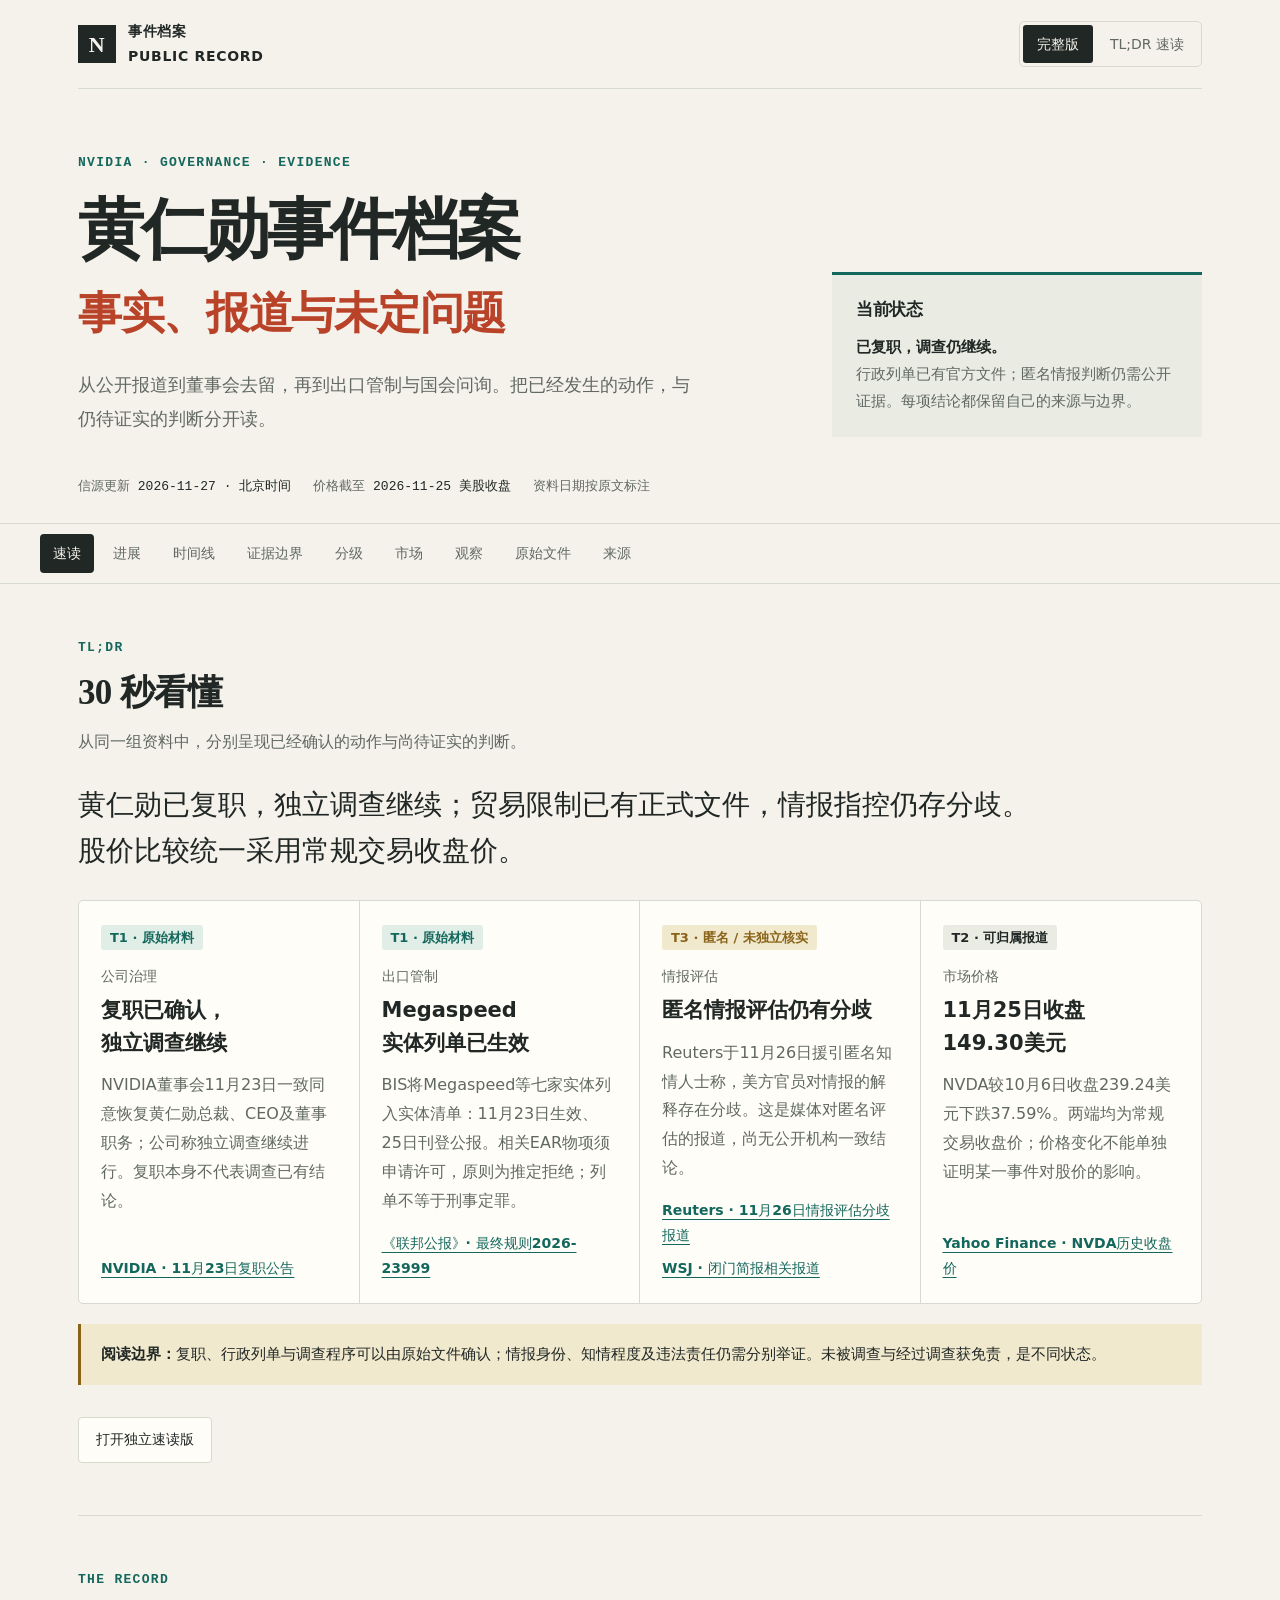
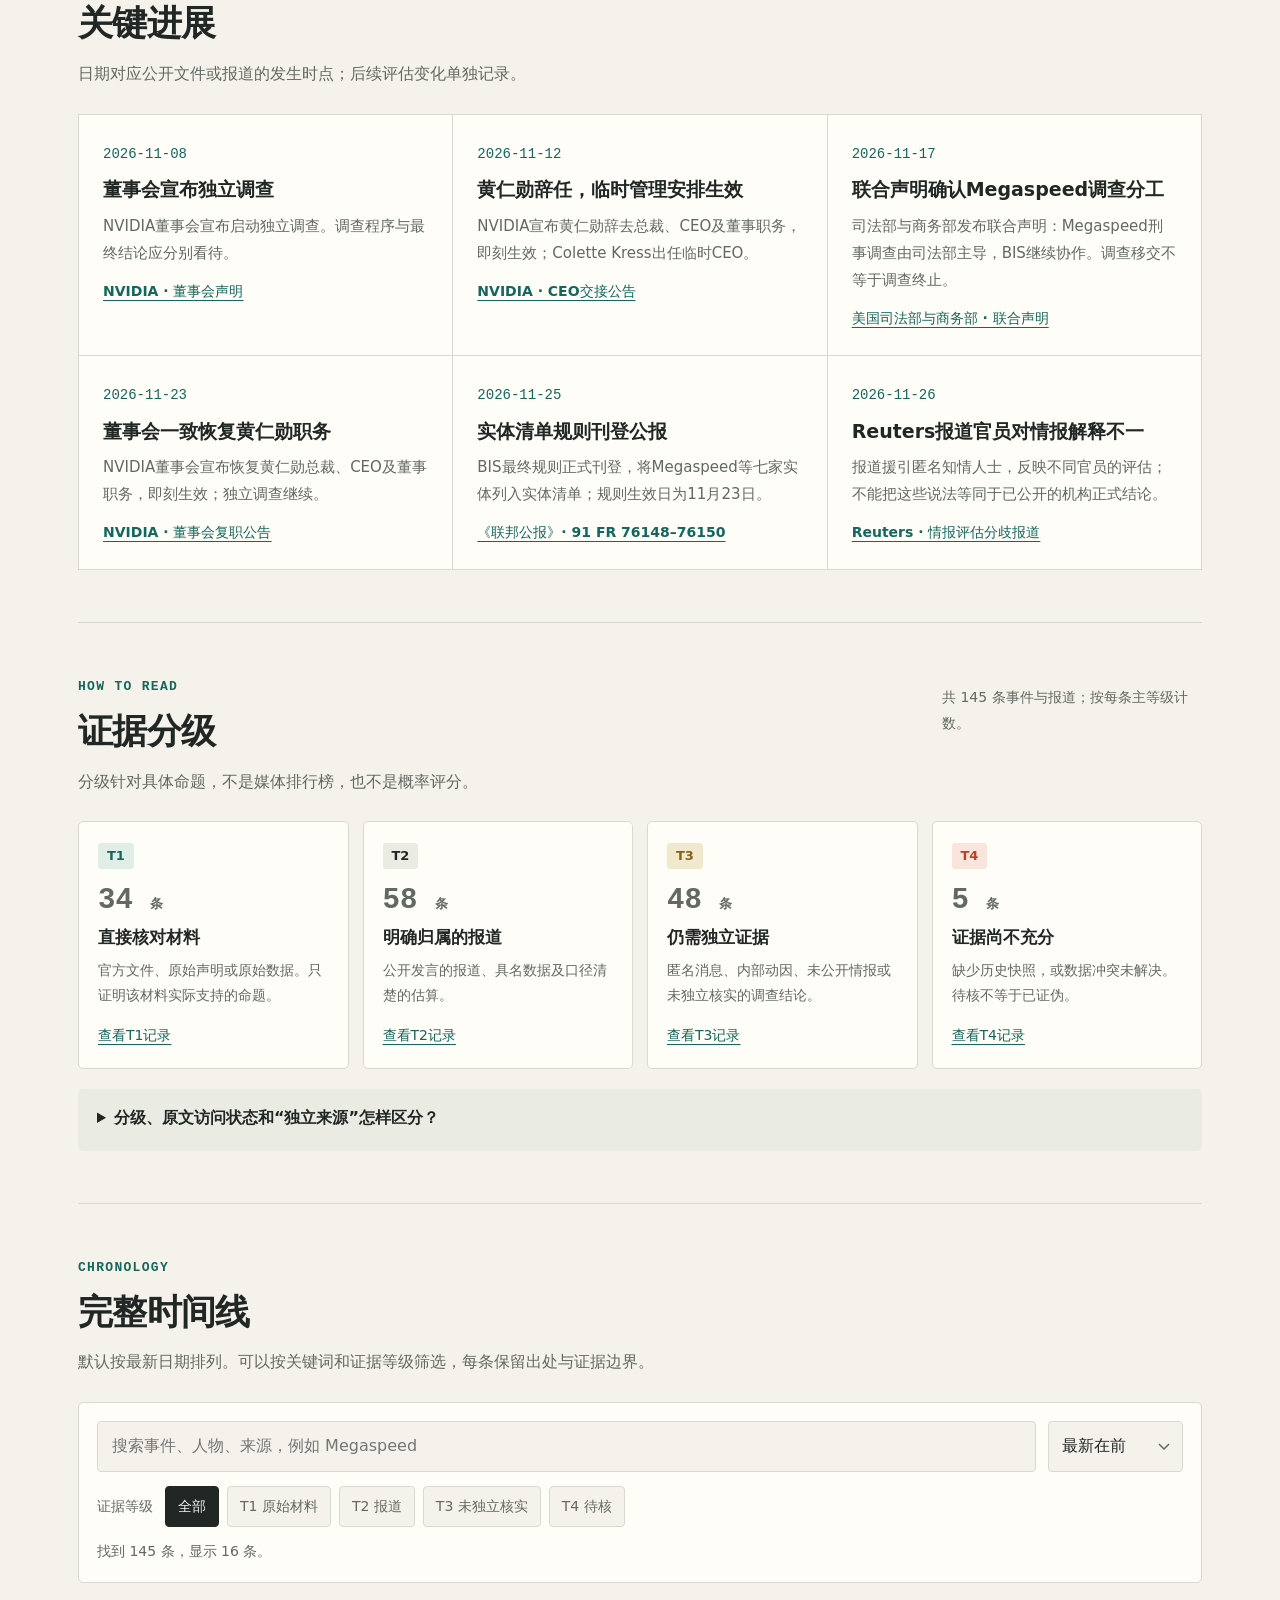
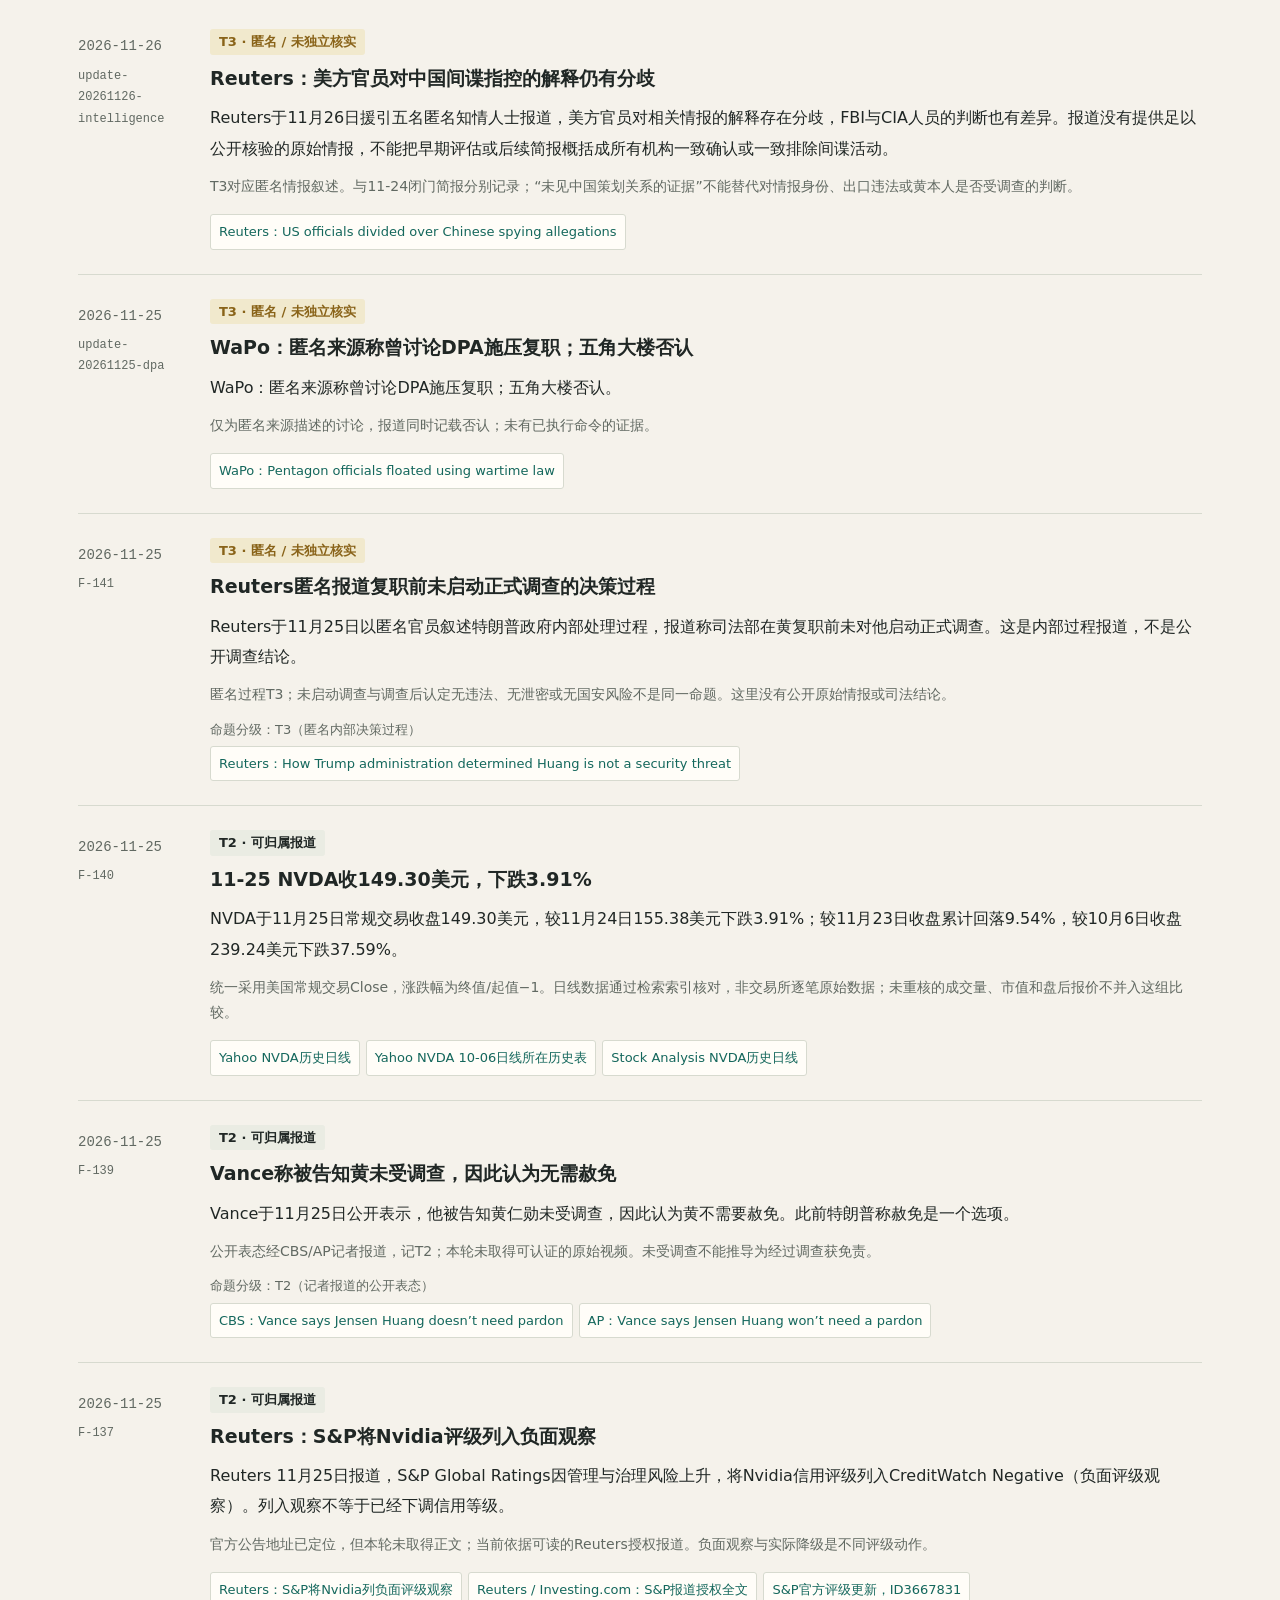
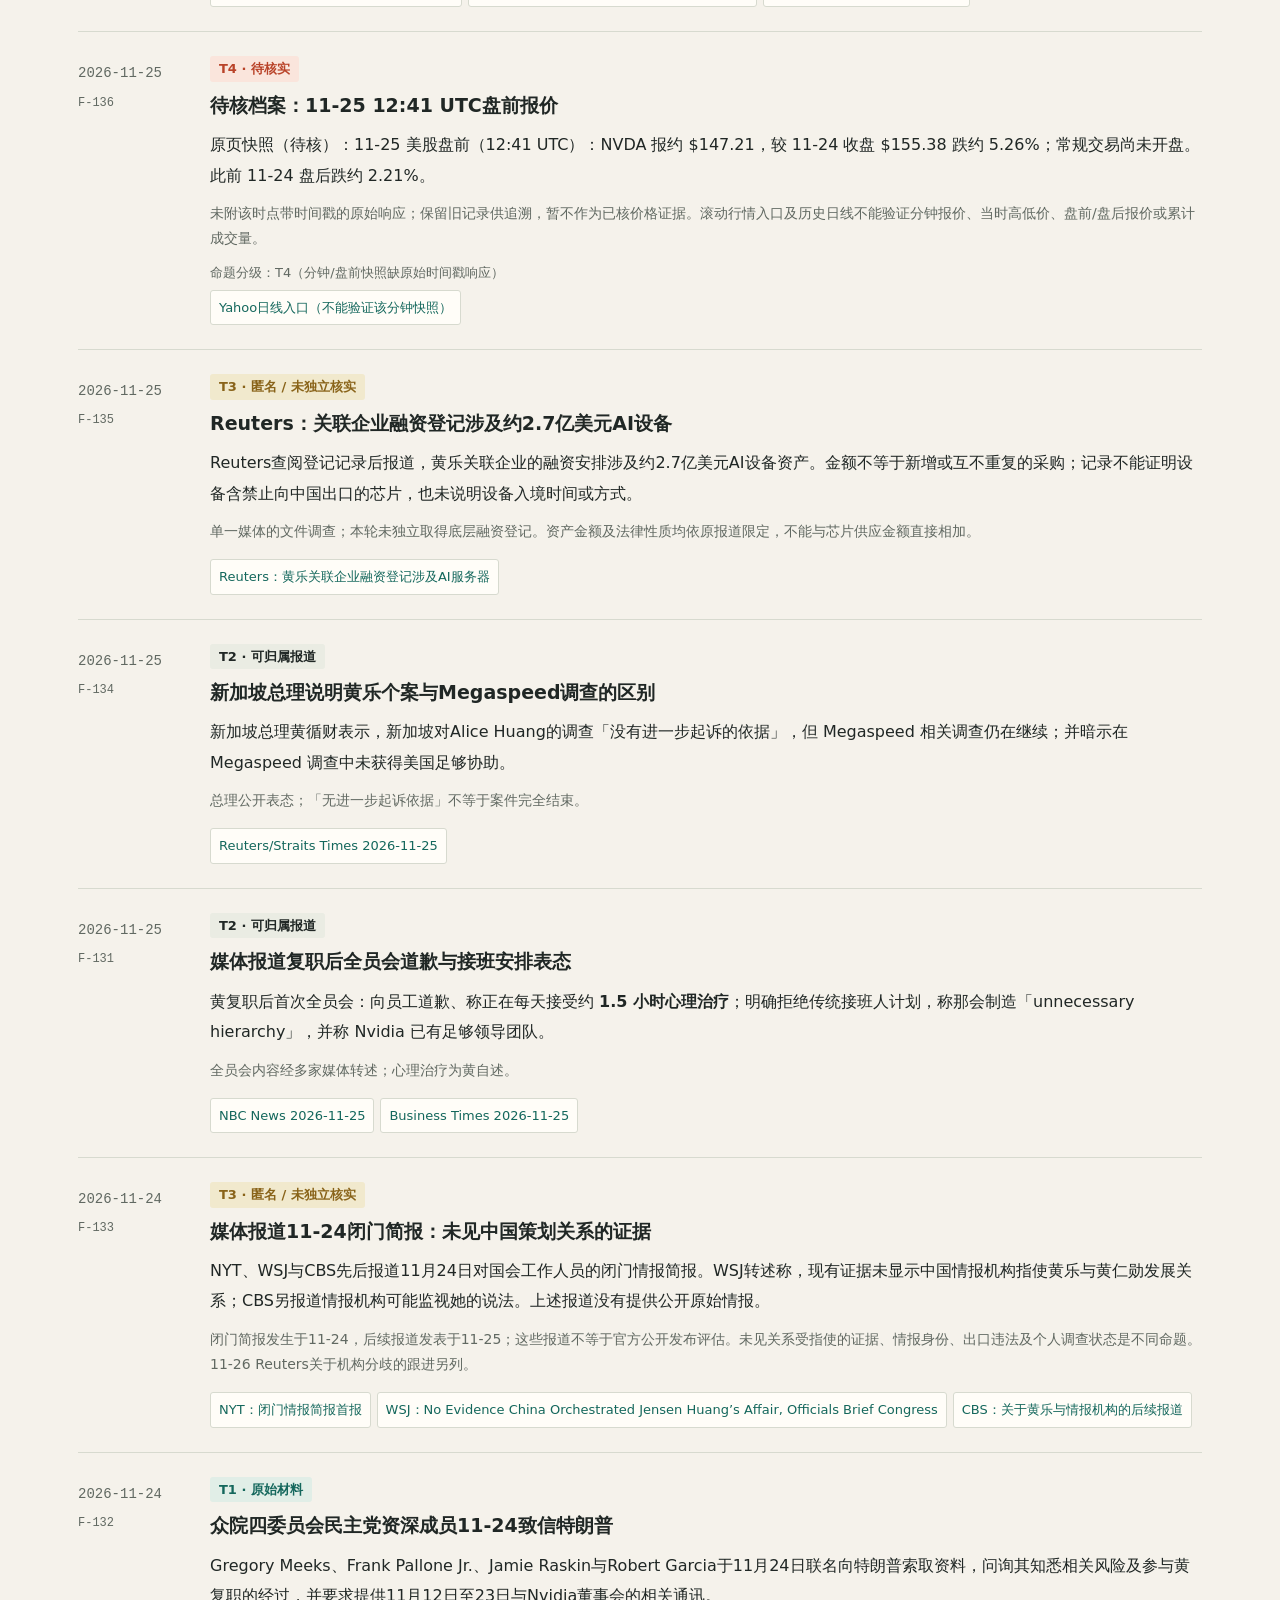
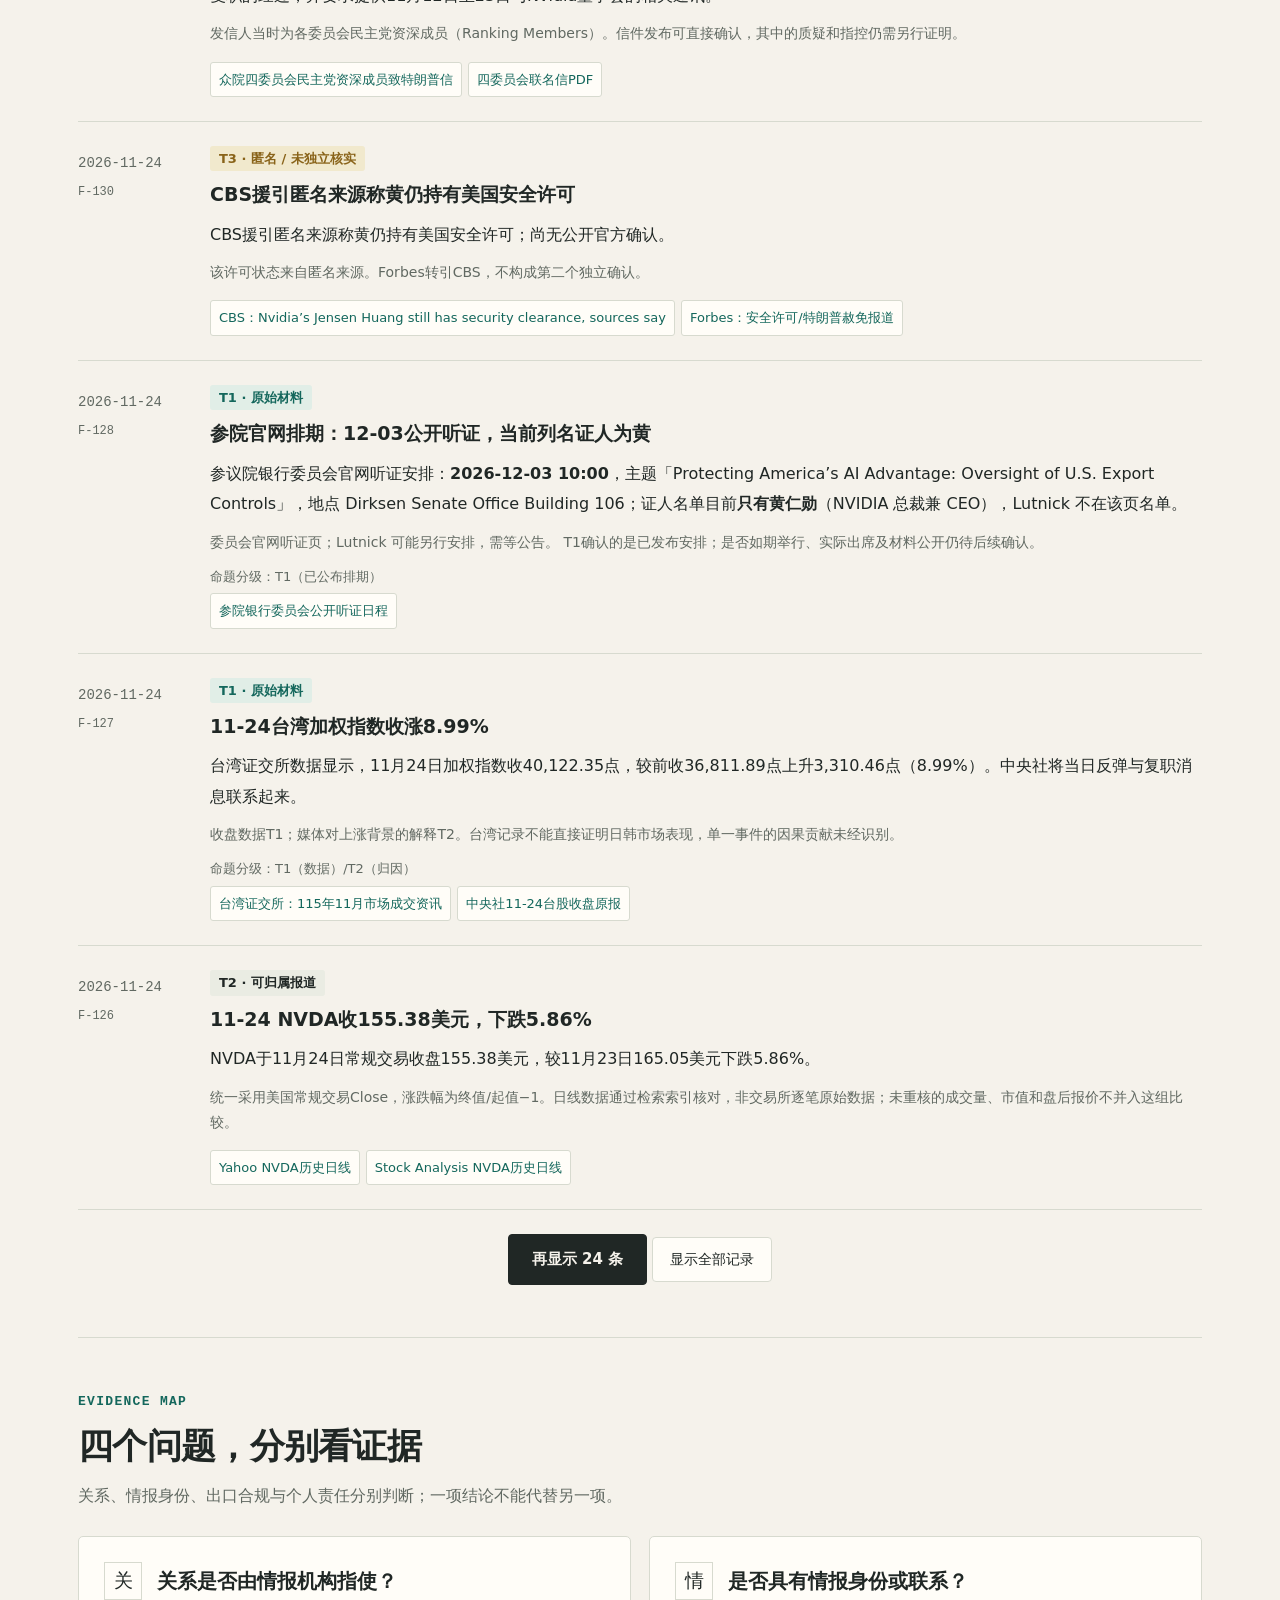
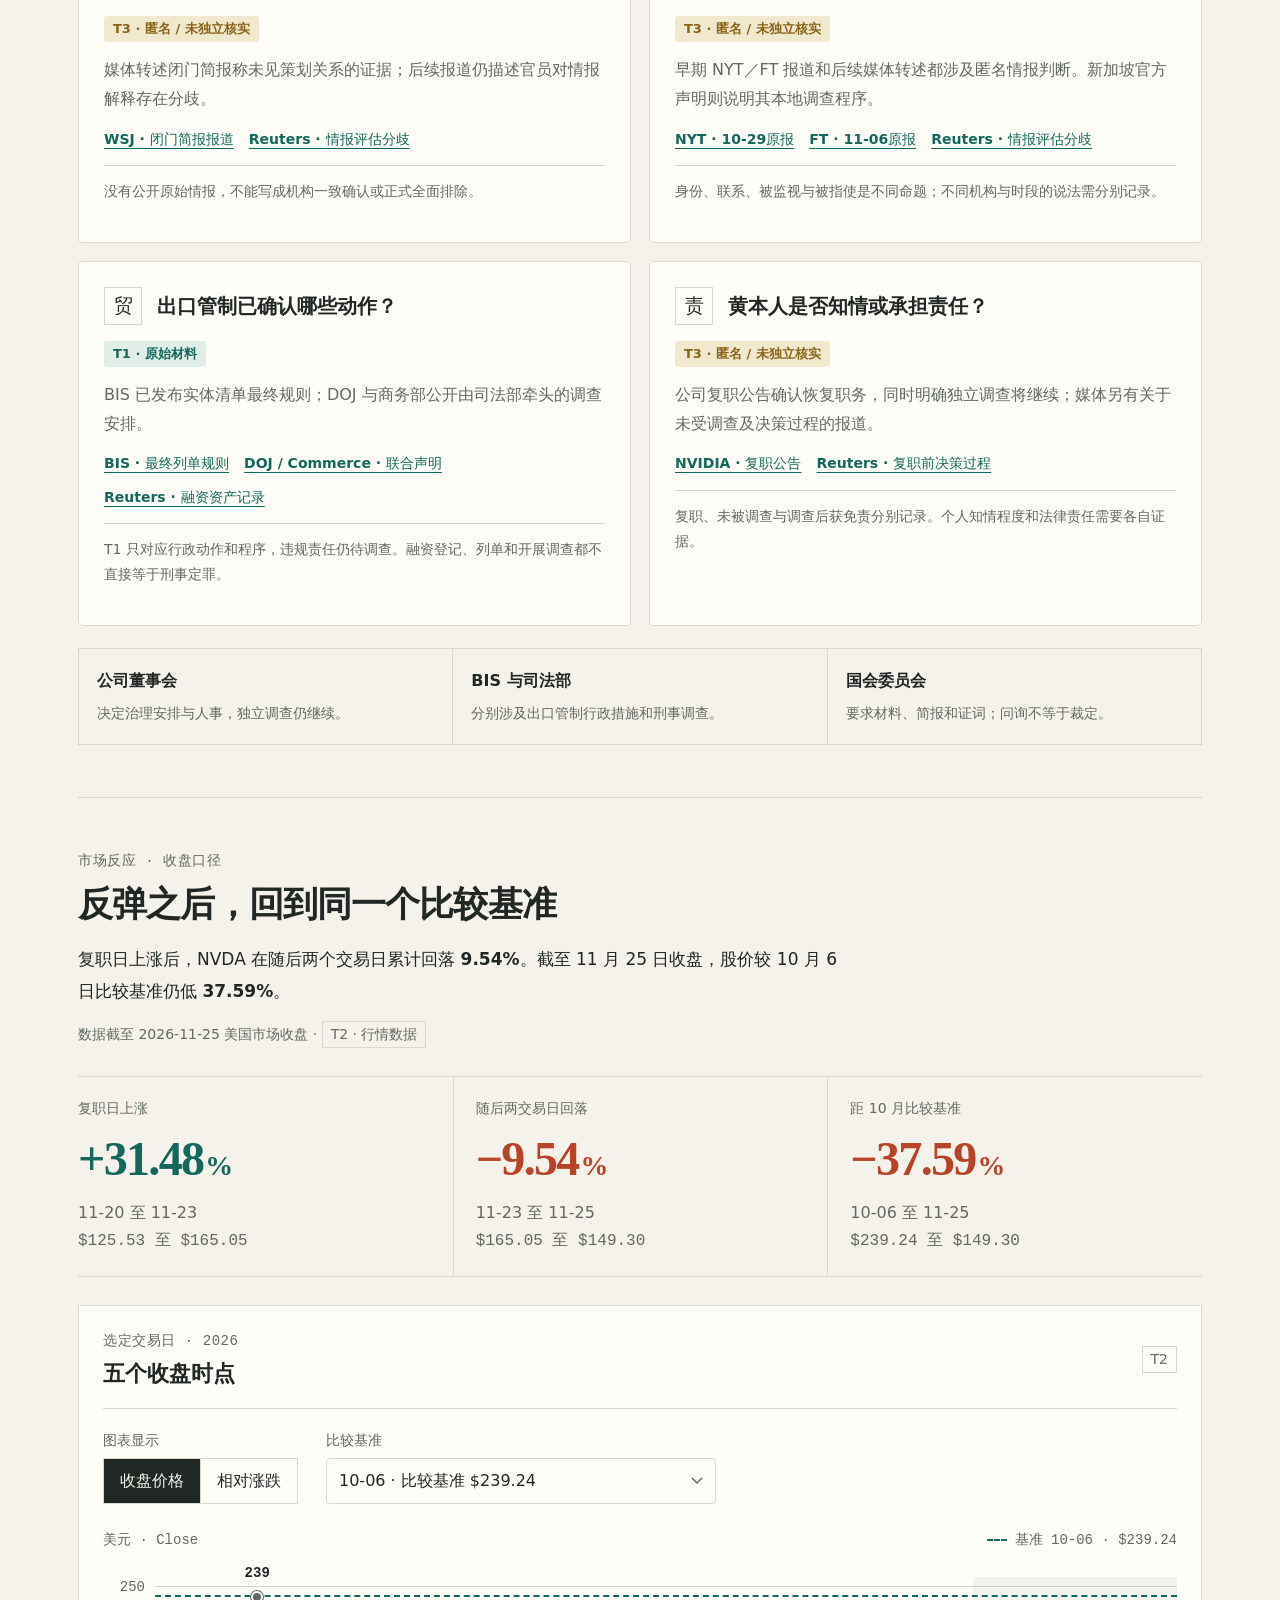
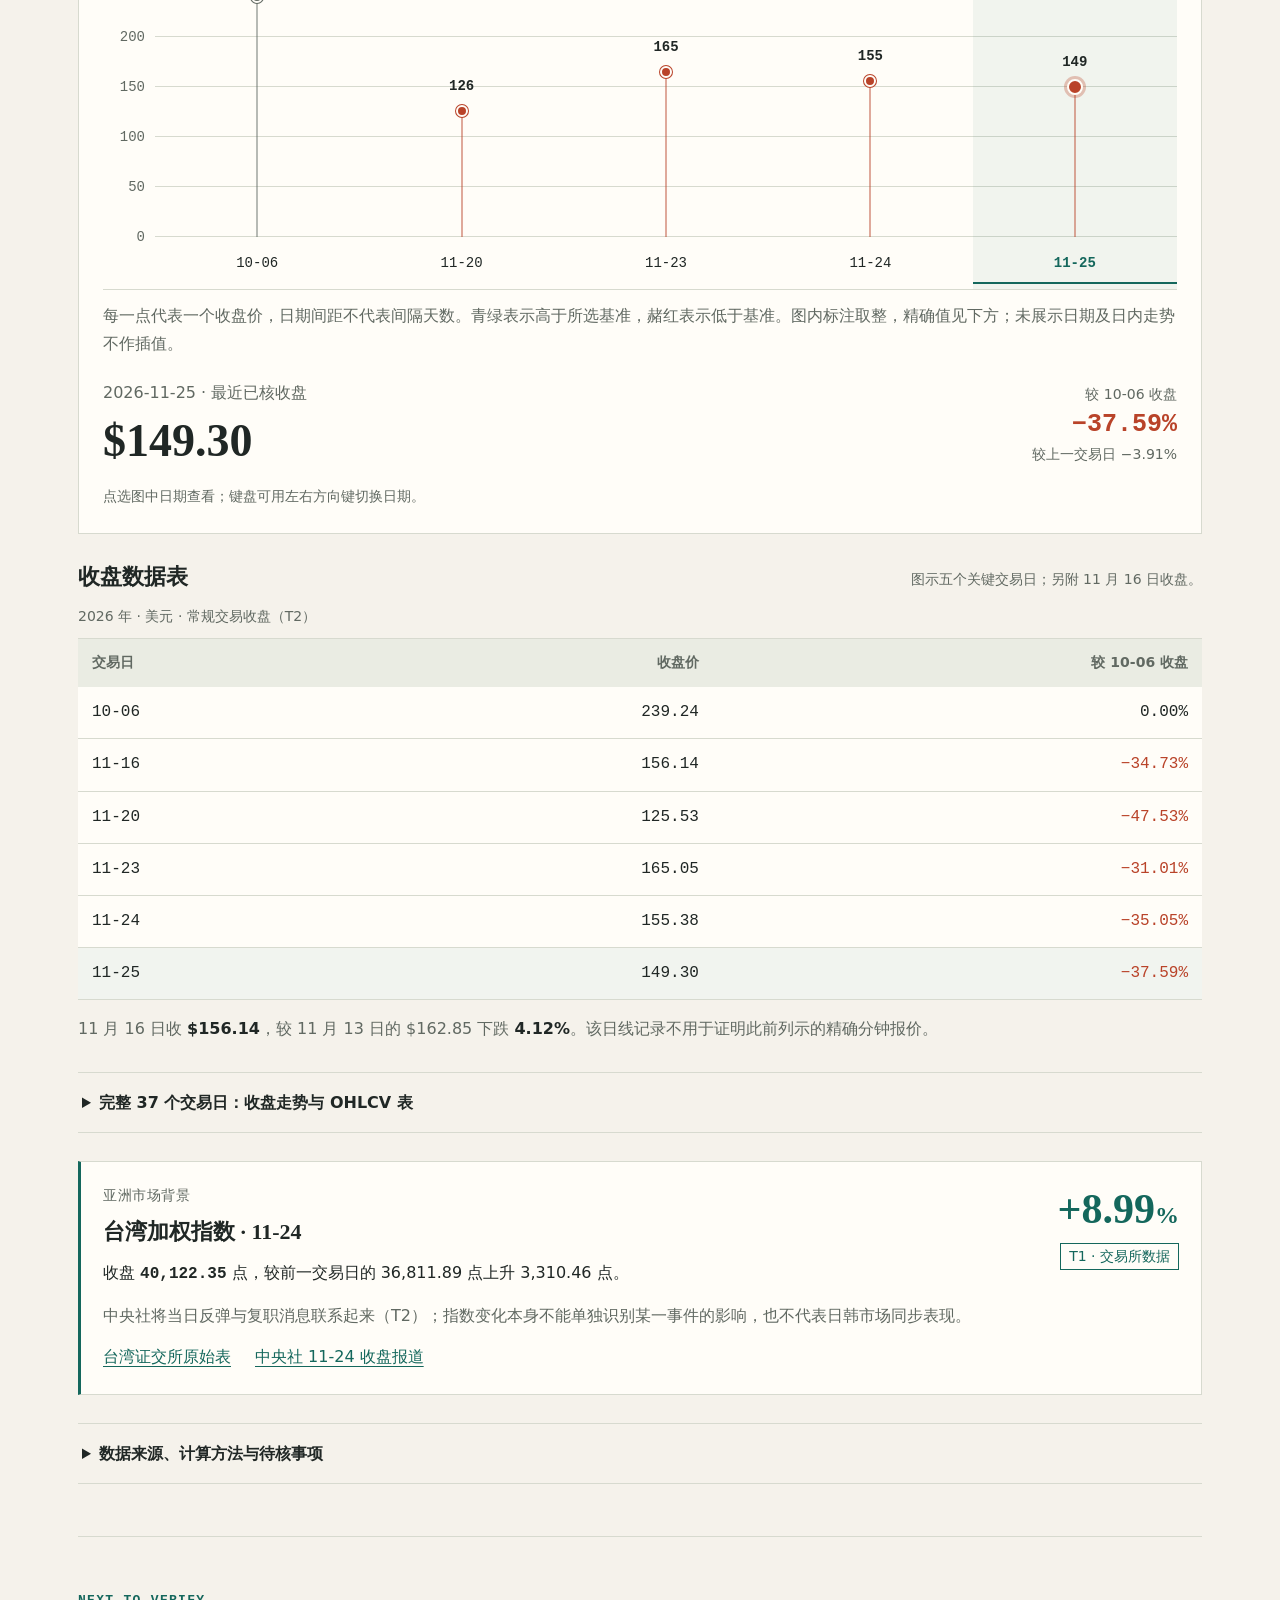
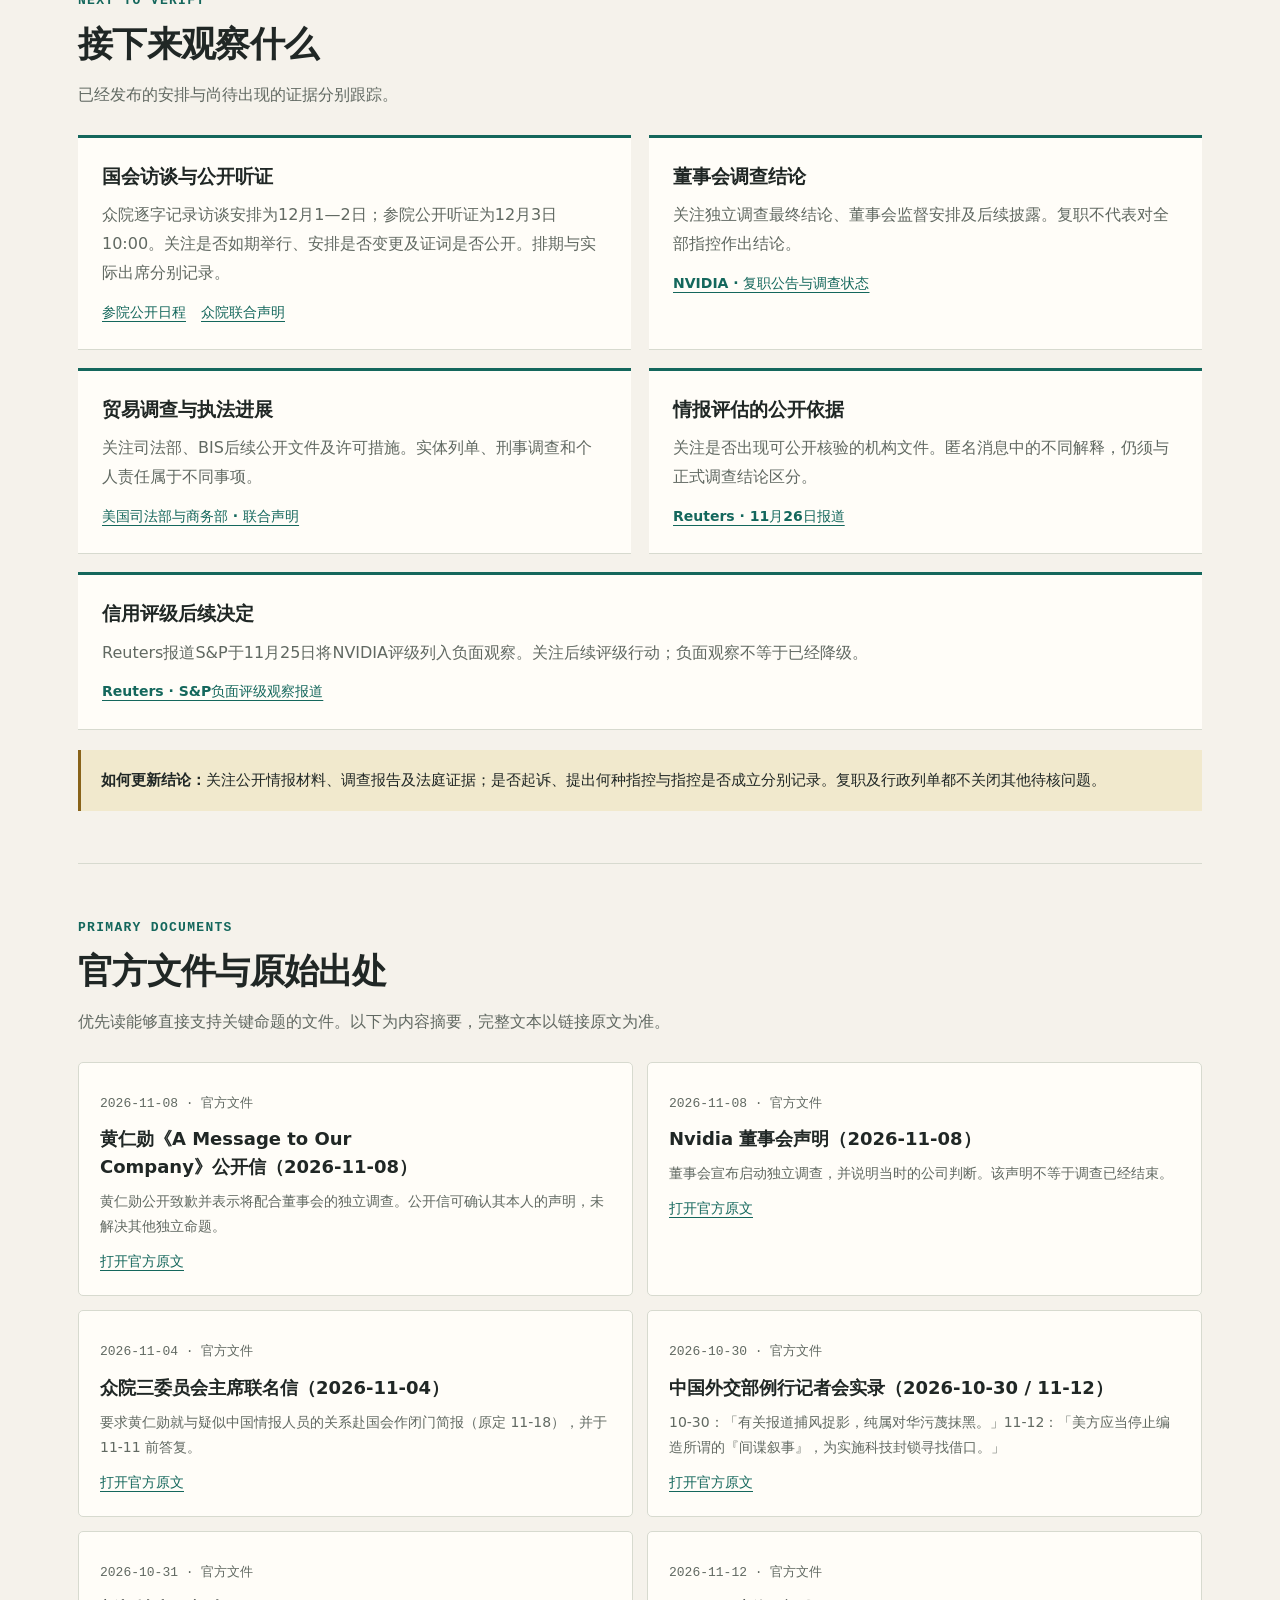
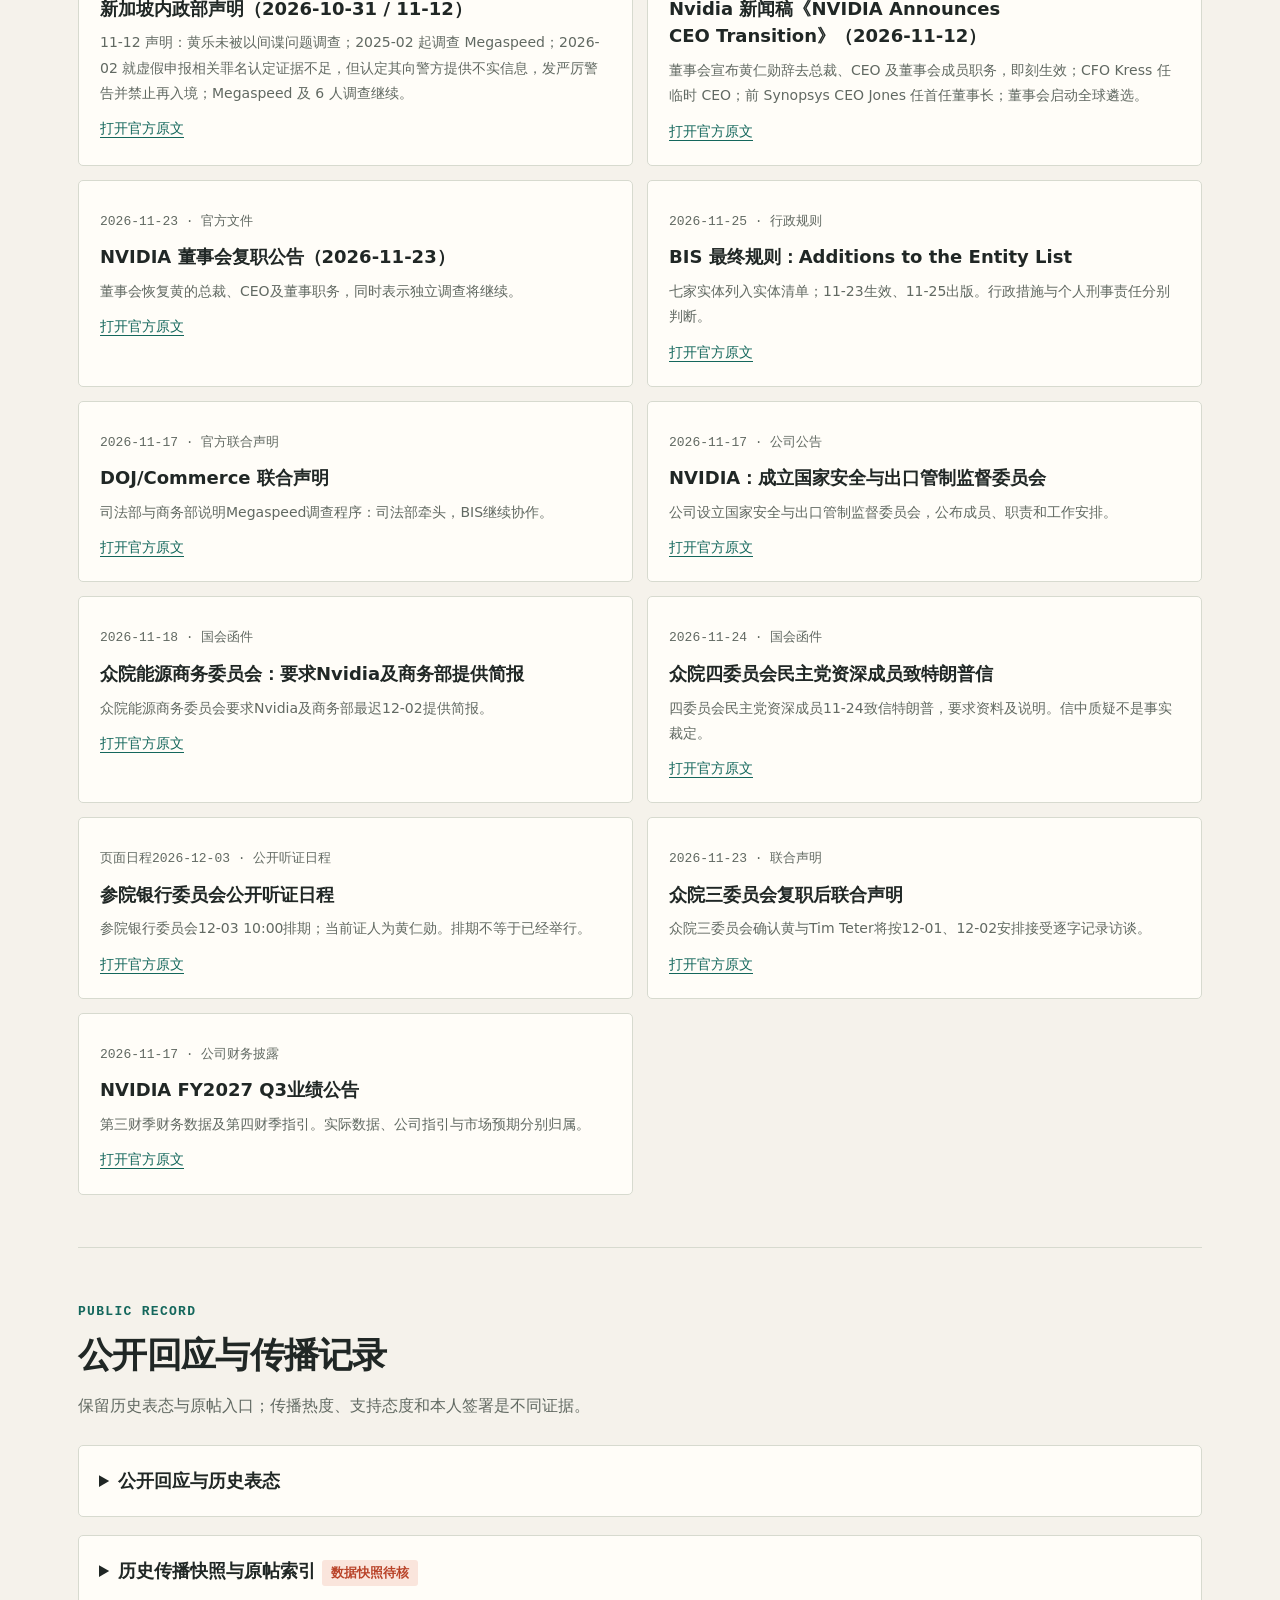
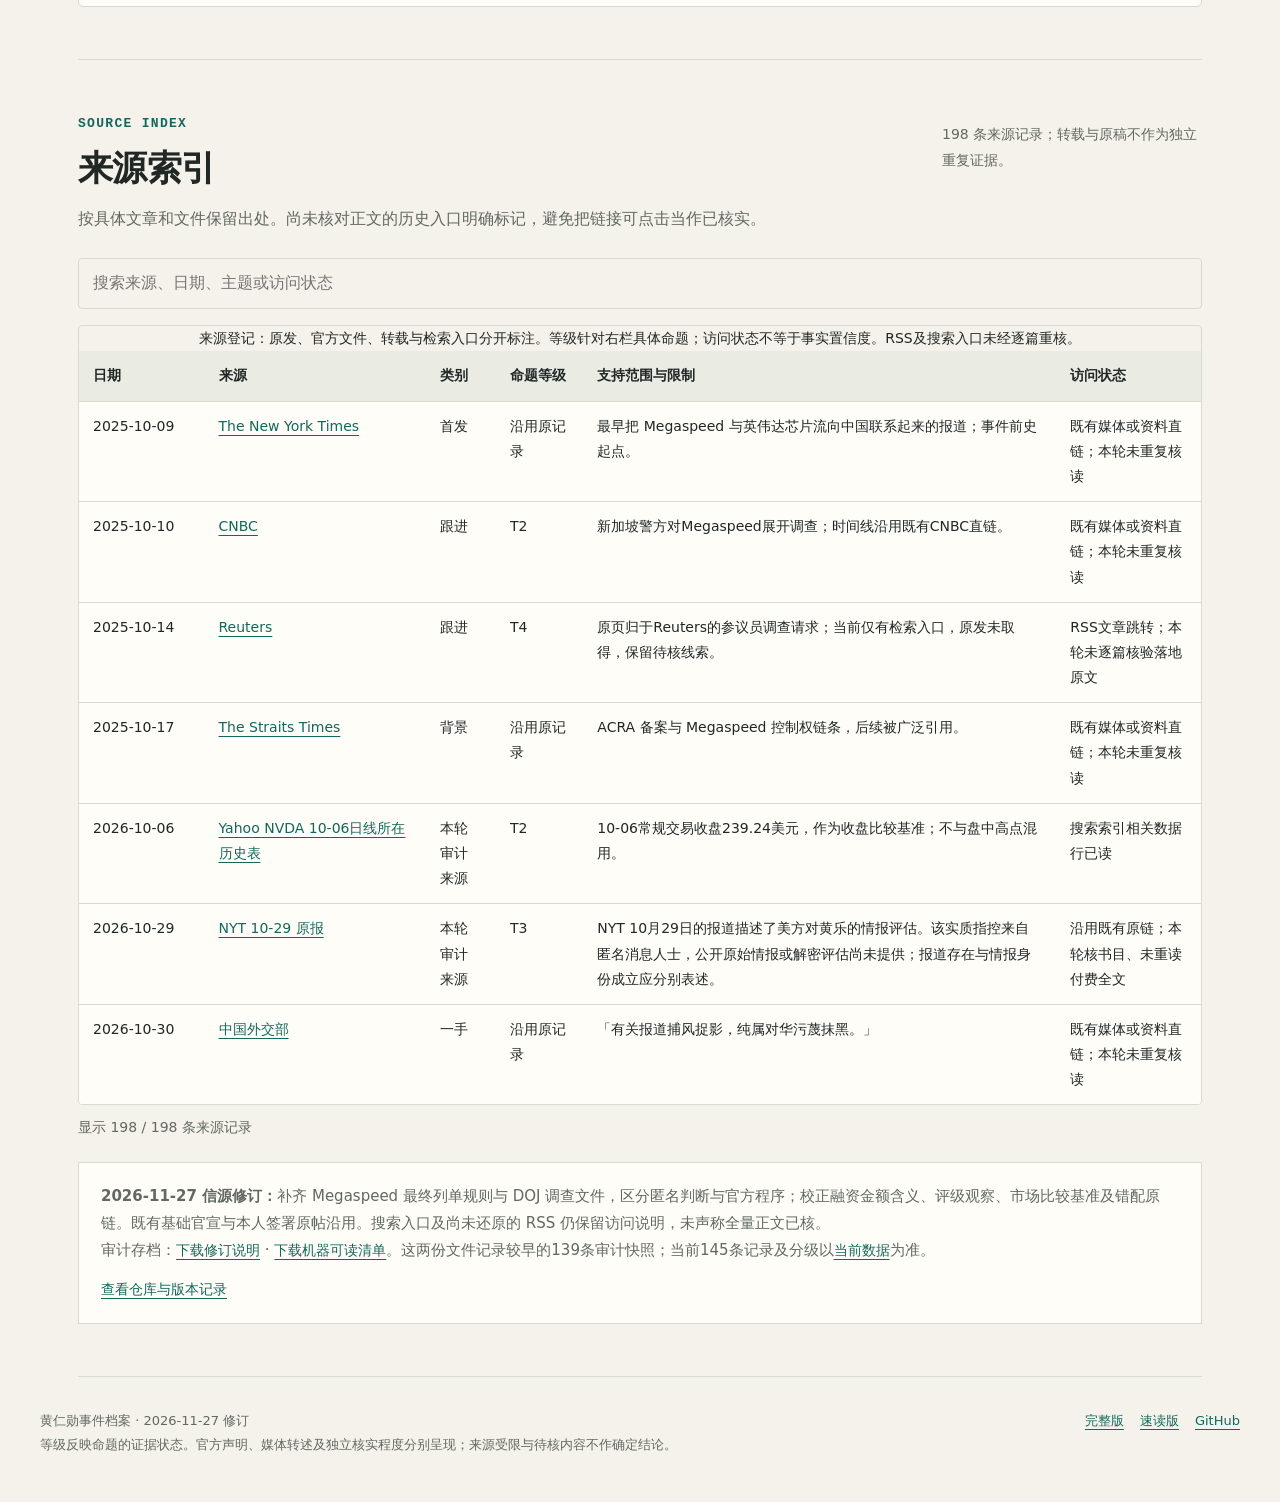
==== commit 123e8fb9: "feat: publish audited timeline and TLDR redesign Publish synchronized full and TLDR editions with ev" ====
--- a/index.html
+++ b/index.html
@@ -1,1430 +1,411 @@
-<!DOCTYPE html>
-
-<html lang="zh-CN">
-<head>
-<meta charset="utf-8"/>
-<link href="data:image/svg+xml,%3Csvg xmlns='http://www.w3.org/2000/svg' viewBox='0 0 100 100'%3E%3Crect width='100' height='100' fill='%2315130e'/%3E%3Ctext x='50' y='68' font-size='52' text-anchor='middle' fill='%23f1ede2' font-family='Georgia,serif' font-weight='700'%3EN%3C/text%3E%3C/svg%3E" rel="icon"/>
-<meta content="width=device-width, initial-scale=1.0" name="viewport"/>
-<title>英伟达 CEO 黄仁勋事件档案：完整时间线 · 关系网络 · 综合判断</title>
-<meta content="黄仁勋事件档案：时间线、关系网络、证据分级与原始来源。资料截至2026-11-26，2026-11-27信源审计更新；Megaspeed官方规则、匿名报道边界和可复核日线。" name="description"/>
-<meta content="article" property="og:type"/>
-<meta content="英伟达 CEO 黄仁勋事件档案：完整时间线 · 关系网络 · 综合判断" property="og:title"/>
-<meta content="黄仁勋事件档案：时间线、关系网络、证据分级与原始来源。资料截至2026-11-26，2026-11-27信源审计更新；Megaspeed官方规则、匿名报道边界和可复核日线。" property="og:description"/>
-<style>/* ============================================================
-   NVDA CASE FILE — editorial dossier design system
-   Light: warm paper / ink / signal vermilion
-   Dark: night desk / bone / signal vermilion
-   ============================================================ */
-:root{
-  --paper:#f1ede2;
-  --paper-2:#e9e3d5;
-  --card:#faf7ee;
-  --ink:#15130e;
-  --muted:#6f6758;
-  --rule:#d4cbb8;
-  --rule-strong:#9e9480;
-  --accent:#c9361b;
-  --accent-soft:#f2d8cb;
-  --teal:#0d5c57;
-  --teal-soft:#d8e8e3;
-  --amber:#a66b0b;
-  --amber-soft:#f0e2c6;
-  --red:#b42d1e;
-  --grid:rgba(21,19,14,.055);
-  --shadow:0 18px 40px -28px rgba(21,19,14,.6);
-  --serif:"Noto Serif SC","Source Han Serif SC","Songti SC","STSong","Iowan Old Style",Georgia,serif;
-  --sans:"Noto Sans SC","Source Han Sans SC","PingFang SC","Microsoft YaHei",sans-serif;
-  --mono:"IBM Plex Mono","JetBrains Mono","SFMono-Regular",Consolas,monospace;
-}
-@media (prefers-color-scheme: dark){
-  :root{
-    --paper:#0d0f12; --paper-2:#111419; --card:#15181e;
-    --ink:#ece6d9; --muted:#a79e8e; --rule:#33363d; --rule-strong:#575a62;
-    --accent:#ff5b37; --accent-soft:#3b1d16; --teal:#71c3b8; --teal-soft:#102d2a;
-    --amber:#e0a33e; --amber-soft:#34290f; --red:#ff6b52;
-    --grid:rgba(236,230,217,.045);
-    --shadow:0 18px 40px -28px rgba(0,0,0,.9);
-  }
-}
-*{box-sizing:border-box;margin:0;padding:0}
-html{scroll-behavior:smooth}
-@media (prefers-reduced-motion:reduce){html{scroll-behavior:auto}}
-body{
-  background:
-    radial-gradient(ellipse 70% 55% at 0% -10%, color-mix(in srgb,var(--accent) 8%,transparent), transparent 60%),
-    radial-gradient(ellipse 45% 40% at 100% 10%, color-mix(in srgb,var(--teal) 7%,transparent), transparent 65%),
-    repeating-linear-gradient(0deg, transparent 0 31px, var(--grid) 31px 32px),
-    var(--paper);
-  color:var(--ink);
-  font-family:var(--sans);
-  font-size:16px;
-  line-height:1.75;
-  -webkit-font-smoothing:antialiased;
-  overflow-x:clip;
-}
-body::selection{background:var(--accent);color:var(--card)}
-a{color:var(--accent);text-underline-offset:3px;touch-action:manipulation}
-a:focus-visible,button:focus-visible,summary:focus-visible{outline:2px solid var(--accent);outline-offset:3px}
-.skip{position:absolute;left:-999px;top:8px;z-index:200;background:var(--card);border:1px solid var(--accent);padding:8px 12px;font-family:var(--mono);font-size:11px}
-.skip:focus{left:8px}
-.grain{
-  position:fixed;inset:0;z-index:1;pointer-events:none;opacity:.055;
-  background-image:url("data:image/svg+xml,%3Csvg xmlns='http://www.w3.org/2000/svg' width='180' height='180'%3E%3Cfilter id='n'%3E%3CfeTurbulence type='fractalNoise' baseFrequency='.85' numOctaves='3' stitchTiles='stitch'/%3E%3C/filter%3E%3Crect width='100%25' height='100%25' filter='url(%23n)' opacity='.65'/%3E%3C/svg%3E");
-}
-.progress{position:fixed;top:0;left:0;height:3px;width:0;background:var(--accent);z-index:100;transition:width .08s linear}
-.site{position:relative;z-index:2;max-width:1280px;margin:0 auto;padding:34px clamp(18px,4.2vw,64px) 72px}
-
-/* ---------- masthead ---------- */
-.masthead{padding-top:8px}
-.masthead-top{display:flex;justify-content:space-between;gap:18px;border-bottom:1px solid var(--rule-strong);padding-bottom:9px;font-family:var(--mono);font-size:10px;letter-spacing:.13em;text-transform:uppercase;color:var(--muted)}
-.masthead-top .stamp{color:var(--accent);font-weight:600}
-.masthead-top .issue{text-align:right}
-.masthead-grid{display:grid;grid-template-columns:minmax(0,1.35fr) minmax(280px,.65fr);gap:44px;align-items:end;padding:34px 0 28px}
-h1{font-family:var(--serif);font-size:clamp(44px,7.1vw,92px);line-height:.98;font-weight:900;letter-spacing:-.04em;margin:0;text-wrap:balance}
-h1 .h1-2{display:block;color:var(--accent);white-space:nowrap}
-.dek{font-family:var(--serif);font-size:clamp(17px,1.45vw,21px);line-height:1.6;color:var(--ink);margin-bottom:18px}
-.dek b{color:var(--accent)}
-.masthead-meta{display:flex;flex-wrap:wrap;gap:8px 16px;font-family:var(--mono);font-size:10px;letter-spacing:.08em;text-transform:uppercase;color:var(--muted);border-top:1px solid var(--rule);padding-top:12px}
-.rule-heavy{height:4px;background:var(--ink);margin:0 0 14px}
-
-/* ---------- nav ---------- */
-.navbar{display:flex;gap:0;overflow-x:auto;white-space:nowrap;position:sticky;top:0;z-index:40;background:color-mix(in srgb,var(--paper) 92%,transparent);backdrop-filter:blur(12px);border-top:1px solid var(--rule);border-bottom:1px solid var(--rule);margin:0 0 30px;scrollbar-width:none}
-.navbar::-webkit-scrollbar{display:none}
-.navbar a{display:inline-flex;align-items:center;gap:8px;padding:11px 14px 10px;color:var(--ink);text-decoration:none;font-family:var(--mono);font-size:10.5px;letter-spacing:.03em;border-right:1px solid var(--rule);transition:background .2s,color .2s}
-.navbar a:first-child{padding-left:0}
-.navbar a span.nav-no{color:var(--accent);font-weight:600}
-.navbar a:hover,.navbar a.active{background:var(--ink);color:var(--paper)}
-.navbar a:hover span.nav-no,.navbar a.active span.nav-no{color:var(--paper)}
-
-/* ---------- data tape ---------- */
-.tldr{display:grid;grid-template-columns:170px minmax(0,1fr);gap:26px;margin:0 0 26px;padding:18px 20px 20px;background:var(--card);border-top:3px solid var(--accent);border-bottom:1px solid var(--rule);box-shadow:var(--shadow)}
-.tldr-side{border-right:1px solid var(--rule);padding-right:18px}
-.tldr-kicker{display:block;font-family:var(--mono);font-size:9.5px;letter-spacing:.12em;color:var(--accent);font-weight:700;margin-bottom:12px}
-.tldr-side b{font-family:var(--serif);font-size:20px;line-height:1.2}
-.tldr-lead{font-size:15px;line-height:1.75;color:var(--ink);margin:0 0 10px;font-weight:600}
-.tldr-list{display:grid;grid-template-columns:1fr 1fr;gap:7px 24px;margin:0;padding:0;list-style:none}
-.tldr-list li{position:relative;padding-left:14px;font-size:11.5px;line-height:1.65;color:var(--muted)}
-.tldr-list li::before{content:"—";position:absolute;left:0;color:var(--accent)}
-@media (max-width:760px){.tldr{grid-template-columns:1fr;gap:10px;padding:16px 15px}.tldr-side{border-right:0;border-bottom:1px solid var(--rule);padding:0 0 10px}.tldr-side b{font-size:18px}.tldr-list{grid-template-columns:1fr;gap:6px}.tldr-lead{font-size:14px}}
-.stats{display:grid;grid-template-columns:repeat(5,minmax(0,1fr));gap:0;border-top:1px solid var(--rule-strong);border-bottom:1px solid var(--rule-strong);margin:0 0 72px}
-.stat{padding:18px 18px 16px 0;border-left:1px solid var(--rule);min-height:132px;display:flex;flex-direction:column;justify-content:space-between}
-.stat:first-child{border-left:0;padding-left:0}
-.stat .k{font-family:var(--mono);font-size:9.5px;letter-spacing:.12em;text-transform:uppercase;color:var(--muted)}
-.stat .v{font-family:var(--serif);font-size:clamp(21px,2.15vw,33px);line-height:1.15;font-weight:800;margin:8px 0 6px;letter-spacing:-.02em;font-variant-numeric:tabular-nums}
-.stat .c{font-size:11.5px;line-height:1.55;color:var(--muted)}
-.stat .c b{color:var(--ink)}
-.stat:nth-child(3) .v{color:var(--accent)}
-
-/* ---------- chapters ---------- */
-.chapter{margin:0 0 96px;scroll-margin-top:64px}
-.chapter-head{display:grid;grid-template-columns:150px minmax(0,1fr);gap:26px;align-items:start;border-top:2px solid var(--ink);padding-top:16px;margin-bottom:22px}
-.folio{font-family:var(--serif);font-size:clamp(64px,8vw,112px);line-height:.75;font-weight:900;color:transparent;-webkit-text-stroke:1.5px var(--rule-strong);letter-spacing:-.06em;user-select:none}
-h2.sec{font-family:var(--serif);font-size:clamp(27px,3.4vw,43px);line-height:1.22;font-weight:800;letter-spacing:-.03em;margin:0 0 6px;text-wrap:balance}
-.sec-sub{font-size:13px;color:var(--muted);line-height:1.8;max-width:830px}
-.sec-sub b{color:var(--ink)}
-.note{font-size:12px;line-height:1.75;color:var(--muted)}
-.note b{color:var(--ink)}
-.card{background:var(--card);border:1px solid var(--rule);box-shadow:var(--shadow);padding:26px}
-.card.figure{padding:18px 18px 10px}
-.card.figure svg{display:block;width:100%;height:auto}
-.net-legend{display:grid;grid-template-columns:repeat(3,1fr);gap:6px 18px;padding:10px 4px 2px;border-top:1px solid var(--rule);font-size:10.5px;color:var(--muted)}
-.net-legend span{display:flex;align-items:center;gap:7px;line-height:1.35}
-.net-legend i{display:inline-flex;align-items:center;justify-content:center;width:17px;height:17px;border:1px solid var(--rule-strong);border-radius:50%;font-family:var(--mono);font-size:8px;color:var(--accent);font-style:normal;flex:0 0 17px}
-
-/* ---------- phase strip ---------- */
-.phase-strip{display:flex;gap:5px;margin:10px 0 16px;align-items:stretch}
-.phase-seg{flex:1;min-width:0;border-top:3px solid var(--ph,var(--rule-strong));background:color-mix(in srgb,var(--ph,var(--rule)) 8%,var(--card));padding:13px 12px 11px;display:flex;flex-direction:column;gap:2px;position:relative}
-.phase-seg .phase-code{font-family:var(--mono);font-size:9px;color:var(--ink);letter-spacing:.12em;font-weight:600}
-.phase-seg b{font-family:var(--serif);font-size:clamp(18px,2vw,28px);line-height:1}
-.phase-seg .phase-name{font-size:12px;font-weight:700}
-.phase-seg small{font-family:var(--mono);font-size:8.5px;color:var(--ink);line-height:1.4}
-.overview-notes{display:grid;grid-template-columns:1.2fr .8fr;gap:22px;margin-top:18px}
-.note-block{border-left:2px solid var(--accent);padding-left:14px}
-.note-block .label{display:block;font-family:var(--mono);font-size:9px;letter-spacing:.12em;text-transform:uppercase;color:var(--accent);margin-bottom:4px}
-.note-block p{font-size:13px;color:var(--muted);line-height:1.8}
-.note-block p b{color:var(--ink)}
-
-/* ---------- timeline ---------- */
-.timeline-bar{display:flex;align-items:center;justify-content:space-between;gap:12px;margin:14px 0 8px;padding:8px 0;border-bottom:1px solid var(--rule);font-family:var(--mono);font-size:9.5px;color:var(--muted)}
-.timeline-bar button{font-family:var(--mono);font-size:9.5px;color:var(--ink);background:var(--card);border:1px solid var(--rule-strong);padding:7px 12px;cursor:pointer}
-.js #timeline:not(.show-all) .item.minor{display:none}
-.phase-h{position:sticky;top:47px;z-index:12;display:flex;align-items:center;gap:10px;background:var(--paper);border-bottom:1px solid var(--rule-strong);padding:12px 0 8px;margin:32px 0 0;font-family:var(--mono);font-size:11px;letter-spacing:.07em;text-transform:uppercase;color:var(--muted)}
-.phase-h .dot{width:9px;height:9px;border-radius:50%;flex:0 0 auto;background:var(--ph,var(--accent))}
-.item{display:grid;grid-template-columns:112px 22px minmax(0,1fr);gap:0;position:relative;padding:19px 0 19px;border-bottom:1px solid var(--rule)}
-.item::before{content:"";position:absolute;left:122px;top:0;bottom:0;width:1px;background:var(--rule)}
-.item .date{font-family:var(--mono);font-size:10.5px;line-height:1.5;letter-spacing:.02em;color:var(--muted);padding-top:3px}
-.item .dot-marker{position:relative;z-index:1;align-self:start;justify-self:center;margin-top:8px;width:9px;height:9px;border:2px solid var(--paper);background:var(--ph,var(--accent));border-radius:50%;box-shadow:0 0 0 1px var(--ph,var(--accent))}
-.item .body{max-width:840px}
-.item .t{font-family:var(--serif);font-size:clamp(17px,1.55vw,21px);line-height:1.4;font-weight:800;margin-bottom:4px;letter-spacing:-.01em}
-.item .x{font-size:13.5px;line-height:1.85;color:var(--muted)}
-.item .x b{color:var(--ink)}
-.item .note{margin-top:6px;font-size:11px;border-left:2px solid var(--rule);padding-left:9px}
-.chips{display:flex;flex-wrap:wrap;gap:5px;margin-top:9px}
-.chip,a.chip{display:inline-block;font-family:var(--mono);font-size:9.5px;line-height:1.4;padding:2px 7px;border:1px solid var(--rule);color:var(--muted);text-decoration:none;background:transparent}
-a.chip{color:var(--accent);border-color:color-mix(in srgb,var(--accent) 35%,var(--rule))}
-a.chip:hover{background:var(--accent);color:var(--card)}
-a.chip.pri{color:var(--teal);border-color:color-mix(in srgb,var(--teal) 40%,var(--rule))}
-a.chip.pri::before{content:"★ ";font-size:8px}
-a.chip.pri:hover{background:var(--teal);color:var(--card)}
-
-/* ---------- tables ---------- */
-.tablewrap{overflow-x:auto;border-top:1px solid var(--rule-strong);border-bottom:1px solid var(--rule);background:color-mix(in srgb,var(--card) 55%,transparent);-webkit-overflow-scrolling:touch}
-table{width:100%;border-collapse:collapse;font-size:12px;line-height:1.6}
-th{font-family:var(--mono);font-size:9px;letter-spacing:.11em;text-transform:uppercase;color:var(--muted);background:var(--paper-2);padding:9px 11px;text-align:left;border-bottom:1px solid var(--rule-strong);white-space:nowrap}
-td{padding:8px 11px;border-bottom:1px solid var(--rule);vertical-align:top;color:var(--muted)}
-tr:last-child td{border-bottom:0}
-tbody tr:hover td{background:color-mix(in srgb,var(--accent) 5%,transparent);color:var(--ink)}
-td a{color:var(--accent);text-decoration:none;border-bottom:1px solid color-mix(in srgb,var(--accent) 35%,transparent)}
-td a:hover{background:var(--accent);color:var(--card)}
-.nw{white-space:nowrap}
-.badge-pri,.badge-sec{display:inline-block;font-family:var(--mono);font-size:9px;letter-spacing:.04em;padding:1px 6px;border:1px solid;margin-right:4px}
-.badge-pri{color:var(--teal);border-color:color-mix(in srgb,var(--teal) 45%,var(--rule))}
-.badge-sec{color:var(--muted);border-color:var(--rule)}
-
-/* ---------- confidence ---------- */
-.scale{display:flex;height:34px;margin:4px 0 18px;border:1px solid var(--rule-strong);overflow:hidden}
-.scale-seg{display:flex;align-items:center;justify-content:center;font-family:var(--mono);font-size:9px;color:var(--card);font-weight:600;min-width:16px}
-.scale-seg.t1{background:var(--teal)} .scale-seg.t2{background:var(--accent)} .scale-seg.t3{background:var(--amber)} .scale-seg.t4{background:var(--rule-strong)}
-.tier{border-left:3px solid var(--tier,var(--accent));background:color-mix(in srgb,var(--tier,var(--accent)) 5%,var(--card));padding:15px 18px;margin:0 0 9px}
-.tier-head{display:flex;align-items:baseline;gap:10px;margin-bottom:4px}
-.tier-tag{font-family:var(--mono);font-size:9px;letter-spacing:.08em;color:var(--tier,var(--accent));font-weight:600}
-.tier-count{font-family:var(--mono);font-size:9px;color:var(--muted)}
-.tier p{font-size:12.5px;line-height:1.75;color:var(--muted);margin:4px 0}
-.tier p b{color:var(--ink);font-weight:700}
-.t1{--tier:var(--teal)} .t2{--tier:var(--accent)} .t3{--tier:var(--amber)} .t4{--tier:var(--rule-strong)}
-
-/* ---------- market ---------- */
-.metric-grid{display:grid;grid-template-columns:repeat(4,minmax(0,1fr));gap:0;border-top:1px solid var(--rule-strong);border-bottom:1px solid var(--rule);margin-bottom:20px}
-.metric{padding:15px 15px 13px 0;border-left:1px solid var(--rule)}
-.metric:first-child{border-left:0;padding-left:0}
-.metric .mk{font-family:var(--mono);font-size:9px;letter-spacing:.1em;text-transform:uppercase;color:var(--muted)}
-.metric .mv{font-family:var(--serif);font-size:clamp(25px,3vw,42px);line-height:1;font-weight:900;letter-spacing:-.03em;margin:8px 0 4px;font-variant-numeric:tabular-nums}
-.metric .mv.neg{color:var(--accent)} .metric .mv.pos{color:var(--teal)}
-.metric .mc{font-size:10.5px;color:var(--muted);line-height:1.5}
-.market-svg{width:100%;height:auto;display:block}
-.chart-caption{font-family:var(--mono);font-size:9.5px;color:var(--muted);letter-spacing:.03em;padding:8px 0 0;border-top:1px solid var(--rule)}
-.fig-head{display:flex;align-items:baseline;gap:12px;flex-wrap:wrap;border-bottom:1px solid var(--rule);padding:0 2px 9px;margin-bottom:10px}
-.fig-kicker{font-family:var(--mono);font-size:9px;letter-spacing:.14em;color:var(--accent);font-weight:600}
-.fig-head h3{font-family:var(--serif);font-size:17px;font-weight:800;line-height:1.3;margin:0}
-.fig-note{margin-left:auto;font-family:var(--mono);font-size:8.5px;color:var(--muted);letter-spacing:.02em}
-.fig-legend{display:flex;flex-wrap:wrap;gap:6px 18px;padding:10px 2px 2px;border-top:1px solid var(--rule);font-size:10px;color:var(--muted)}
-.fig-legend span{display:flex;align-items:center;gap:6px}
-.fig-legend i{width:14px;height:3px;display:inline-block;background:var(--muted)}
-.fig-legend i.dash{height:0;border-top:2px dashed var(--muted);background:none}
-.fig-legend i.dot-num{width:14px;height:14px;border-radius:50%;border:1px solid var(--accent);background:var(--paper);color:var(--accent);font-family:var(--mono);font-size:8px;display:inline-flex;align-items:center;justify-content:center}
-.fig-caption{font-family:var(--mono);font-size:9.5px;line-height:1.7;color:var(--muted);padding:8px 2px 2px;border-top:1px solid var(--rule)}
-.fig-hint{display:none}
-.mkt,.net{width:100%;height:auto;display:block}
-.mkt{max-height:520px}
-.net{max-height:660px}
-/* 移动端：图内文字在 375px 下会缩到不可读，改为横向滚动查看完整图 */
-@media (max-width: 760px){
-  .fig-hint{display:none}
-  .fig-scroll{overflow-x:auto;-webkit-overflow-scrolling:touch;border-bottom:1px solid var(--rule);padding-bottom:4px}
-  .fig-scroll .mkt{min-width:1000px;max-height:none}
-  .fig-scroll .net{min-width:1000px;max-height:none}
-  .fig-legend{gap:5px 12px;font-size:9.5px}
-}
-.two-col{display:grid;grid-template-columns:minmax(0,1fr);gap:16px;margin-top:18px}
-.two-col>*{min-width:0}
-.two-col .card{padding:14px 16px 10px}
-.event-table td{font-size:11.5px}
-.event-table td .rel-no{display:inline-flex;align-items:center;justify-content:center;width:17px;height:17px;border:1px solid var(--accent);border-radius:50%;font-family:var(--mono);font-size:8px;color:var(--accent);font-style:normal}
-.event-table tbody tr:hover td .rel-no{background:var(--accent);color:var(--card)}
-.kv b.neg{color:var(--accent)}
-.kv b.pos{color:var(--teal)}
-.peer-row{display:flex;align-items:center;gap:8px;padding:6px 0;border-bottom:1px dotted var(--rule);font-size:11.5px;color:var(--muted)}
-.peer-sw{width:16px;height:3px;flex:0 0 16px}
-.peer-name{flex:1}
-.peer-row b{font-family:var(--mono);font-size:11px;font-variant-numeric:tabular-nums}
-.peer-row b.neg{color:var(--accent)}
-.peer-row b.pos{color:var(--teal)}
-.market-notes{display:grid;grid-template-columns:1.1fr .9fr;gap:26px;margin-top:16px}
-.kv-list{display:grid;gap:8px}
-.kv{display:flex;justify-content:space-between;gap:12px;border-bottom:1px dotted var(--rule);padding-bottom:6px;font-size:12px;color:var(--muted)}
-.kv b{font-family:var(--mono);font-size:11px;color:var(--ink);text-align:right;white-space:nowrap}
-
-/* ---------- quotes ---------- */
-.quote-grid{display:grid;grid-template-columns:repeat(2,minmax(0,1fr));gap:14px}
-.quote-card{border:1px solid var(--rule);background:var(--card);padding:18px 20px 16px;position:relative;display:flex;flex-direction:column;gap:10px}
-.quote-card.wide{grid-column:1/-1}
-.quote-card .qmark{font-family:var(--serif);font-size:54px;line-height:.55;color:var(--accent);height:24px}
-.quote-card blockquote{font-family:var(--serif);font-size:17px;line-height:1.65;font-weight:600}
-.quote-card .qmeta{font-family:var(--mono);font-size:9.5px;color:var(--muted);letter-spacing:.03em;margin-top:auto}
-.quote-card .qmeta a{color:var(--accent);text-decoration:none}
-.react-h{font-family:var(--mono);font-size:10px;letter-spacing:.12em;text-transform:uppercase;color:var(--accent);margin:24px 0 10px;display:flex;align-items:center;gap:8px}
-.react-h::after{content:"";height:1px;background:var(--rule);flex:1}
-.react-h:first-of-type{margin-top:0}
-
-/* ---------- gossip ---------- */
-.bar-list{border-top:1px solid var(--rule-strong);margin-bottom:22px}
-.bar-row{display:grid;grid-template-columns:86px minmax(0,1fr) 56px;gap:10px;align-items:center;padding:7px 0;border-bottom:1px solid var(--rule);font-size:11px}
-.bar-row .bar-name{font-family:var(--mono);font-size:9.5px;color:var(--muted);text-transform:uppercase;letter-spacing:.04em;overflow:hidden;text-overflow:ellipsis;white-space:nowrap}
-.bar-track{height:8px;background:var(--paper-2);position:relative;overflow:hidden}
-.bar-fill{display:block;height:100%;background:var(--accent);min-width:2px}
-.bar-row .bar-val{font-family:var(--mono);font-size:9.5px;text-align:right;color:var(--ink);font-variant-numeric:tabular-nums}
-.gossip-grid{display:grid;grid-template-columns:1.35fr .65fr;gap:24px;align-items:start}.gossip-grid>div{min-width:0}
-.panel{border-top:1px solid var(--rule-strong);padding-top:12px;min-width:0}
-.panel h3{font-family:var(--serif);font-size:22px;font-weight:800;line-height:1.3;margin-bottom:4px}
-.panel .hint{font-family:var(--mono);font-size:9px;color:var(--muted);letter-spacing:.04em;margin-bottom:10px}
-.data-table{font-size:11px}
-.data-table td,.data-table th{padding:6px 8px}
-.heat{display:inline-block;height:5px;background:var(--accent);vertical-align:middle;margin-left:4px}
-.limited-list{display:flex;flex-wrap:wrap;gap:5px}
-.limited-list span{font-family:var(--mono);font-size:9px;border:1px solid var(--rule);padding:2px 6px;color:var(--muted)}
-
-/* ---------- verdict ---------- */
-.verdict-lead{display:grid;grid-template-columns:80px minmax(0,1fr);gap:18px;border-top:2px solid var(--ink);border-bottom:1px solid var(--rule-strong);padding:22px 0;margin-bottom:18px}
-.verdict-mark{font-family:var(--serif);font-size:100px;line-height:.55;color:var(--accent);font-weight:900}
-.verdict-lead p{font-family:var(--serif);font-size:clamp(21px,2.5vw,32px);line-height:1.5;font-weight:700}
-.verdict-grid{display:grid;grid-template-columns:repeat(2,minmax(0,1fr));gap:0;border-top:1px solid var(--rule)}
-.verdict-item{padding:18px 22px 18px 0;border-bottom:1px solid var(--rule);border-right:1px solid var(--rule)}
-.verdict-item:nth-child(2n){padding-left:22px;border-right:0}
-.verdict-item .vn{font-family:var(--mono);font-size:9px;color:var(--accent);letter-spacing:.1em}
-.verdict-item h3{font-family:var(--serif);font-size:19px;font-weight:800;line-height:1.35;margin:4px 0 5px}
-.verdict-item p{font-size:12px;color:var(--muted);line-height:1.75}
-.verdict-item p b{color:var(--ink)}
-.watchlist{margin-top:22px;background:var(--card);border:1px solid var(--rule);padding:20px 22px}
-.watchlist h3{font-family:var(--mono);font-size:10px;letter-spacing:.12em;text-transform:uppercase;color:var(--accent);margin-bottom:10px}
-.watchlist ol{list-style:none;counter-reset:w;display:grid;grid-template-columns:repeat(2,1fr);gap:7px 22px}
-.watchlist li{counter-increment:w;font-size:12px;color:var(--muted);padding-left:24px;position:relative;line-height:1.6}
-.watchlist li::before{content:counter(w,decimal-leading-zero);position:absolute;left:0;top:0;font-family:var(--mono);font-size:9px;color:var(--accent)}
-
-/* ---------- docs ---------- */
-.doc{border:1px solid var(--rule);border-left:3px solid var(--accent);background:var(--card);margin-bottom:7px}
-.doc summary{list-style:none;display:flex;align-items:center;gap:10px;padding:13px 15px;cursor:pointer;font-family:var(--serif);font-size:15px;font-weight:700}
-.doc summary::-webkit-details-marker{display:none}
-.doc summary .doc-no{font-family:var(--mono);font-size:9px;color:var(--accent);letter-spacing:.08em;flex:0 0 24px}
-.doc summary .ext{margin-left:auto;font-family:var(--mono);font-size:9px;color:var(--muted);text-decoration:none;white-space:nowrap}
-.doc summary:hover .ext{color:var(--accent)}
-.docbody{padding:0 16px 16px 49px;border-top:1px solid var(--rule);margin-top:0}
-.docbody p{font-size:12.5px;line-height:1.8;color:var(--muted);margin-top:10px}
-.doc-link{margin-top:10px}
-.docbody .orig{font-family:var(--serif);font-size:13px;color:var(--ink)}
-
-/* ---------- sources ---------- */
-#sources{margin-bottom:14px}
-.source-table{font-size:10.5px}
-.source-table td{line-height:1.55}
-
-/* ---------- colophon ---------- */
-.colophon{border-top:4px solid var(--ink);margin-top:80px;padding:22px 0 0;display:grid;grid-template-columns:1fr 1fr;gap:30px;font-family:var(--mono);font-size:9.5px;line-height:1.8;color:var(--muted);letter-spacing:.02em}
-.colophon b{color:var(--ink)}
-#toTop{position:fixed;right:18px;bottom:18px;width:40px;height:40px;border:1px solid var(--rule-strong);background:var(--card);color:var(--ink);cursor:pointer;z-index:50;display:flex;align-items:center;justify-content:center;opacity:0;transform:translateY(8px);transition:opacity .25s,transform .25s;pointer-events:none}
-#toTop.show{opacity:1;transform:none;pointer-events:auto}
-#toTop:hover{background:var(--ink);color:var(--paper)}
-#toTop svg{width:16px;height:16px;stroke:currentColor;fill:none;stroke-width:1.8}
-.ext{color:var(--accent);text-decoration:none}
-.ext:hover{text-decoration:underline}
-
-/* ---------- responsive ---------- */
-@media (max-width: 900px){
-  .masthead-grid{grid-template-columns:1fr;gap:22px;padding:24px 0 20px}
-  .stats{grid-template-columns:repeat(2,minmax(0,1fr))}
-  .stat:nth-child(3){border-left:0;padding-left:0}
-  .chapter-head{grid-template-columns:90px 1fr;gap:16px}
-  .folio{font-size:64px}
-  .overview-notes,.market-notes,.gossip-grid{grid-template-columns:1fr}
-  .quote-grid{grid-template-columns:1fr}
-  .quote-card.wide{grid-column:auto}
-  .metric-grid{grid-template-columns:repeat(2,1fr)}
-  .metric:nth-child(3){border-left:0;padding-left:0}
-  .verdict-grid{grid-template-columns:1fr}
-  .verdict-item,.verdict-item:nth-child(2n){padding-left:0;border-right:0}
-  .watchlist ol{grid-template-columns:1fr}
-  .colophon{grid-template-columns:1fr;gap:12px}
-}
-@media (max-width: 620px){
-  .net-legend{grid-template-columns:1fr 1fr}
-  .site{padding:20px 14px 54px}
-  .masthead-top{flex-direction:column;gap:2px}
-  .masthead-top .issue{text-align:left}
-  h1{font-size:clamp(38px,11vw,58px)}
-  .stats{grid-template-columns:1fr}
-  .stat{border-left:0;padding-left:0;min-height:auto;border-top:1px solid var(--rule)}
-  .stat:first-child{border-top:0}
-  .stat .v{font-size:27px}
-  .chapter{margin-bottom:64px}
-  .chapter-head{display:block}
-  .folio{font-size:52px;margin-bottom:8px;line-height:.8}
-  h2.sec{font-size:25px}
-  .phase-strip{display:grid;grid-template-columns:repeat(2,1fr)}
-  .phase-seg{min-height:90px}
-  .item{grid-template-columns:1fr;gap:2px;padding:15px 0}
-  .item::before,.item .dot-marker{display:none}
-  .item .date{font-size:10px;color:var(--accent)}
-  .phase-h{position:static;margin-top:22px}
-  .metric-grid{grid-template-columns:1fr 1fr}
-  .metric .mv{font-size:26px}
-  .quote-card blockquote{font-size:15.5px}
-  .verdict-lead{grid-template-columns:44px 1fr;gap:10px}
-  .verdict-mark{font-size:64px}
-  .verdict-lead p{font-size:20px}
-  .bar-row{grid-template-columns:70px 1fr 48px}
-  .navbar{flex-wrap:wrap;overflow:visible;white-space:normal;position:static;margin:0 0 22px}
-  .navbar a{flex:1 1 25%;min-width:0;justify-content:center;padding:9px 4px;font-size:10px;border-right:0;border-bottom:1px solid var(--rule);box-sizing:border-box}
-  .navbar a:first-child{padding-left:4px}
-  .stat .k{font-size:10.5px}
-  .phase-seg .phase-code{font-size:10px}
-  .phase-seg small{font-size:9.5px}
-  .panel .hint,.fig-caption{font-size:10px}
-  .fig-hint{display:block;font-family:var(--mono);font-size:9.5px;color:var(--muted);letter-spacing:.04em;margin:0 0 6px;padding:7px 8px;border:1px dashed var(--rule);background:color-mix(in srgb,var(--card) 70%,transparent)}
-}
-@media (prefers-reduced-motion: reduce){
-  *,*::before,*::after{animation:none!important;transition:none!important}
-}
-/* reveal */
-.js .reveal{opacity:0;transform:translateY(14px);transition:opacity .6s ease,transform .6s ease}
-.js .reveal.in{opacity:1;transform:none}
-
-/* 表格表头与置信度色块：提高深色文字对比度 */
-.event-table th,.data-table th,.source-table th{color:var(--ink)}
-.scale-seg.t3,.scale-seg.t4{color:#000}
-.tier.t3 .tier-tag,.tier.t4 .tier-tag{color:var(--ink)}
-
-/* Source audit 2026-11-27 */
-.tldr-next{margin:14px 0 0;padding-top:12px;border-top:1px solid var(--rule);font-size:12px;line-height:1.75;color:var(--muted)}
-.audit-details{margin:18px 0;padding:16px 18px;border:1px solid var(--rule);background:var(--card);line-height:1.75;font-size:13px}
-.audit-details summary,.tier summary{cursor:pointer;font-weight:700;color:var(--teal);padding:3px 0}
-.audit-details p{margin:12px 0}.audit-grid{display:grid;grid-template-columns:repeat(3,1fr);gap:20px;padding:16px 0}.audit-grid b{color:var(--accent)}
-.audit-footnote,.evidence-access{font-size:11px;line-height:1.75;color:var(--muted);margin-top:10px}.evidence-access a{color:var(--muted)}
-.source-summary,.source-status{display:block;font-size:11px;color:var(--muted);margin-top:7px;line-height:1.7}.source-id,.review-mark{font:10px var(--mono);color:var(--teal)}
-.discovery-link{color:var(--muted)!important;border-style:dashed!important}.source-table table{min-width:650px}.audited-source-table table{min-width:650px}.audited-source-table td:first-child{width:34%}.audited-source-table td:nth-child(2){width:28%}
-.confidence-index{padding-left:22px}.confidence-index li{padding:5px 0;line-height:1.65}.tier details{margin-top:10px}.tier-count{white-space:nowrap}
-.market-metrics{display:grid;grid-template-columns:repeat(4,1fr);gap:12px;margin:16px 0}.market-metrics .metric{padding:17px;border:1px solid var(--rule);background:var(--card)}.market-metrics .num{font:700 26px var(--mono);color:var(--accent);margin:10px 0}.market-metrics p{font-size:11px;color:var(--muted)}
-.daily-chart{width:100%;min-width:680px;display:block;font-family:var(--sans)}.figure-head{display:flex;justify-content:space-between;gap:15px;font-size:12px;margin-bottom:12px}.figure-head span{color:var(--muted);font-size:11px}figcaption{font-size:11px;line-height:1.7;margin-top:12px;color:var(--muted)}
-.audit-callout{border-left:3px solid var(--amber);padding:16px 20px;background:var(--amber-soft);font-size:12px;line-height:1.8;margin:20px 0}.audit-callout p{margin-top:8px}.doc-access{font-size:11px;color:var(--muted)}
-.watchlist ol{padding-left:22px}.watchlist li{padding:6px 0;line-height:1.8}.fact-alias{display:block;scroll-margin-top:90px}.item:target{outline:2px solid var(--teal);outline-offset:6px}
-.verdict-lead{display:block}.verdict-no{font:10px var(--mono);color:var(--accent);letter-spacing:.08em}.doc-list>article.doc{padding:16px 20px}.doc-list>article.doc h3{font-size:15px;line-height:1.6}.doc-list>article.doc p{font-size:12px;line-height:1.8;margin-top:8px}
-#timelineToggle{display:none}.js #timelineToggle{display:inline-block}a,td,p{overflow-wrap:break-word}section{min-width:0}details{min-width:0}
-@media(max-width:760px){.audit-grid{grid-template-columns:1fr;gap:5px}.market-metrics{grid-template-columns:1fr 1fr}.market-metrics .num{font-size:23px}.audit-details{padding:14px}.figure-head{flex-direction:column;gap:5px}.scale{min-height:42px;flex-wrap:wrap}.scale-seg{min-width:60px}}
-@media print{#timeline .item.minor{display:grid!important}.confidence-index{display:block}.audit-details{break-inside:avoid}.daily-chart{min-width:0}}
-</style>
-</head>
-<body>
-<div aria-hidden="true" class="grain"></div>
-<a class="skip" href="#overview">跳到主要内容</a>
-<div aria-hidden="true" class="progress" id="readProgress"></div>
-<div class="site">
-<header class="masthead">
-<div class="masthead-top"><span class="stamp">FACT-CHECK DOSSIER / 事实核查档案</span><span class="issue">CASE NVDA-2026 · 信源审计 2026-11-27</span></div>
-<div class="masthead-grid">
-<h1><span class="h1-1">英伟达 CEO</span><span class="h1-2">黄仁勋事件档案</span></h1>
-<div class="masthead-side">
-<p class="dek">基于官方文件、媒体原发与公开信息的事实核查汇编。<b>按具体命题标记T1–T4</b>，匿名指控保留归因，检索入口不计作独立证据。</p>
-<div class="masthead-meta"><span>资料截至2026-11-26</span><span>10个章节</span><span>访问状态与证据等级分别标注</span></div>
-</div>
-</div>
-<div class="rule-heavy"></div>
-<nav aria-label="章节导航" class="navbar">
-<a href="#overview"><span class="nav-no">01</span>事件全景</a><a href="#timeline"><span class="nav-no">02</span>完整时间线</a><a href="#network"><span class="nav-no">03</span>关系网络</a><a href="#confidence"><span class="nav-no">04</span>置信度分层</a><a href="#market"><span class="nav-no">05</span>市场反应</a><a href="#reactions"><span class="nav-no">06</span>各方回应</a><a href="#gossip"><span class="nav-no">07</span>舆论场</a><a href="#verdict"><span class="nav-no">08</span>综合判断</a><a href="#docs"><span class="nav-no">09</span>原始文件</a><a href="#sources-chapter"><span class="nav-no">10</span>信源清单</a>
-</nav>
-</header>
-<section aria-label="TL;DR 摘要" class="tldr" id="tldr">
-<div class="tldr-side"><span class="tldr-kicker">TL;DR / 30 秒看懂</span><b>一句话</b></div>
-<div class="tldr-main"><p class="tldr-lead">黄仁勋已复职；公司独立调查继续。Megaspeed列单有官方规则，情报身份与个人知情程度仍缺公开证据。</p>
-<ul class="tldr-list">
-<li><b>T1 · 复职与调查</b>：11-23恢复总裁、CEO及董事职务；独立调查继续至完成。<a href="#fact-142">查看公司公告</a></li>
-<li><b>T1 · Megaspeed列单</b>：七家实体，11-23生效、11-25刊登；行政列单不证明个人有罪。<a href="#fact-118">查看最终规则</a></li>
-<li><b>T3 · 情报与内部动因</b>：早期指控及后续不同评估均有匿名来源；“未见指使关系证据”不能扩展为全面排除。<a href="#fact-133">查看证据边界</a></li>
-<li><b>T2 · 市场收盘</b>：11-23涨31.48%，随后两日累计回落9.54%；11-25收149.30美元，较10-06收盘低37.59%。<a href="#market">查看日线与计算</a></li>
-</ul><p class="tldr-next">接下来：12-01/02众院逐字记录访谈、12-03参院公开听证是否如期举行；独立调查与执法调查的公开结果。<a href="#watchlist">查看观察点</a></p></div>
-</section><details class="audit-details" id="audit-notes"><summary>2026-11-27信源审计：34项修订与剩余缺口</summary><p>基准为11-26提交<a href="https://github.com/bearberni/jensen-huang-timeline/commit/d728288d8bf661f1010b62b9902ab29a4d7943f4" rel="noopener" target="_blank">d728288d8bf6</a>。沿用已充分核实的官宣与本人原帖，对核心缺口定向补证；未逐篇重核81个历史RSS原文。</p><div class="audit-grid"><div><b>官方补证</b><p>Megaspeed最终规则、DOJ程序、常设委员会与国会信函。</p></div><div><b>收窄结论</b><p>匿名情报、内部动因、融资记录及公开表态各自限定。</p></div><div><b>显示与数据</b><p>TLDR、图谱、置信度与来源同步；撤下冲突分钟图。</p></div></div><p id="audit-link-counts">旧版：23个不同搜索入口、81个不同RSS跳转。当前：6个搜索入口、71个RSS跳转仍保留为灰色检索线索；它们未被计为新的独立证据。</p><p>旧页6处“原文404”已逐项处置：4类已有可用原报或官方来源；NYT调查停止报道只定位原发、全文受限；历史分钟快照仍待核。恢复链接与完成事实核查分别记录。</p><p><a href="AUDIT-2026-11-27.md">完整修订说明与理由</a> · <a href="data/source-audit-2026-11-27.json">机器可读证据与修订清单</a></p></details>
-<section aria-label="关键数据" class="stats"><div class="stat"><div class="k">资料截至 / 信源审计</div><div class="v">11-26 / 11-27</div><div class="c">2026年；审计更新不代表新增全天新闻覆盖</div></div>
-<div class="stat"><div class="k">官方已核缺口</div><div class="v">Megaspeed · T1</div><div class="c">最终规则文号2026-23999；调查程序另有DOJ原文</div></div>
-<div class="stat"><div class="k">情报身份</div><div class="v">匿名报道 · T3</div><div class="c">不同评估并列；尚缺公开原始情报</div></div>
-<div class="stat"><div class="k">11-23 → 11-25收盘</div><div class="v">−9.54%</div><div class="c">165.05 → 149.30美元；统一常规交易收盘口径</div></div>
-<div class="stat"><div class="k">本页记录 / 修订项</div><div class="v">139 / 34</div><div class="c">合并4组重复记录；条目数不等于独立证据数</div></div></section>
-<main id="main">
-<section class="chapter" id="overview">
-<header class="chapter-head"><div class="folio">01</div><div><h2 class="sec">事件全景：从 Megaspeed 调查到 CEO 更替</h2><p class="sec-sub">事件公开起点取 2025-10-09（NYT 首篇 Megaspeed／「神秘 CEO」报道）；2024-06 台北同框等仅作为后续报道回溯的前史，不单列为媒体报道。</p></div></header>
-<div class="phase-strip"><div class="phase-seg" style="--ph:var(--rule-strong)"><span class="phase-code">P0</span><b>2</b><span class="phase-name">前史</span><small>2025-10-09 – 2026-10-28</small></div><div class="phase-seg" style="--ph:var(--teal)"><span class="phase-code">P1</span><b>5</b><span class="phase-name">引爆</span><small>2026-10-29 – 2026-11-07</small></div><div class="phase-seg" style="--ph:var(--accent)"><span class="phase-code">P2</span><b>6</b><span class="phase-name">承认与调查</span><small>2026-11-08 – 2026-11-10</small></div><div class="phase-seg" style="--ph:var(--amber)"><span class="phase-code">P3</span><b>2</b><span class="phase-name">去留危机</span><small>2026-11-11</small></div><div class="phase-seg" style="--ph:var(--red)"><span class="phase-code">P4</span><b>15</b><span class="phase-name">辞任</span><small>2026-11-12</small></div><div class="phase-seg" style="--ph:var(--ink)"><span class="phase-code">P5</span><b>109</b><span class="phase-name">复职与调查进展</span><small>2026-11-13 –</small></div></div>
-<div class="overview-notes">
-<div class="note-block"><span class="label">THE TURN</span><p>10-29媒体匿名情报报道 → 11-08公开信与董事会独立调查 → 11-12辞任与临时交接 → 11-17财报、常设监督委员会及DOJ调查说明 → <b>11-23复职与Megaspeed列单生效</b> → 11-25负面评级观察及不同情报评估报道。复职、调查程序与个人指控分别判断。<a href="#fact-142">复职公告</a> · <a href="#fact-118">实体清单</a></p></div>
-<div class="note-block"><span class="label">THE COUNT</span><p>本页<b>139条时间线记录</b>，34项定向修订；原143条合并4组重复记录。6,728条媒体采集、15,450条社媒语料为旧采编统计，本次未取得原始采集包，不能作为独立证据数量。<a href="#audit-notes">查看审计范围与变更</a></p></div>
-</div>
-</section><section class="chapter" id="timeline">
-<header class="chapter-head"><div class="folio">02</div><div><h2 class="sec">完整时间线：记录、依据与证据边界</h2><p class="sec-sub">按事件阶段与日期排序。日期默认是原资料日期；生效日、报道更新日及跨时区差异另注。T级描述命题证据，来源访问状态单列；灰色入口只供检索。</p></div></header>
-<div class="timeline-bar"><span class="timeline-count">显示 46 / 139 条记录</span><button aria-expanded="false" id="timelineToggle" type="button">展开完整时间线（139 条）</button></div>
-<div class="phase-h" style="--ph:var(--rule-strong)"><span class="dot"></span>P0 · 前史 <span style="margin-left:auto;font-size:9px">2025-10-09 – 2026-10-28</span></div><article class="item" data-audit-state="carried-forward" data-fact-id="F-001" data-grade="T2" id="fact-001" style="--ph:var(--rule-strong)">
-<div class="date">2025-10-09</div><div class="dot-marker"></div>
-<div class="body"><div class="t">NYT调查Megaspeed与受限Nvidia芯片采购</div><div class="x">《纽约时报》发表《A Mystery C.E.O. and Billions in Sales: Is China Buying Banned Nvidia Chips?》，首次把新加坡数据中心公司 Megaspeed 与英伟达芯片流向中国的问题联系起来；报道称 Megaspeed 相关采购规模达数十亿美元。</div><div class="note">沿用既有前史报道；调查提出采购与去向问题，不等于每笔交易已获违法认定。</div><div class="chips"><a class="chip" href="https://www.nytimes.com/2025/10/09/technology/nvidia-chips-china-megaspeed.html" rel="noopener" target="_blank">NYT 2025-10-09</a><span class="chip">T2</span></div></div>
-</article><article class="item" data-audit-state="carried-forward" data-fact-id="F-002" data-grade="T2" id="fact-002" style="--ph:var(--rule-strong)">
-<div class="date">2025-10-10</div><div class="dot-marker"></div>
-<div class="body"><div class="t">新加坡警方调查 Megaspeed；参议员要求商务部跟进</div><div class="x">新加坡警方对 Megaspeed 展开调查；随后美国参议员要求商务部调查 Megaspeed。</div><div class="note">Megaspeed 调查线是后续间谍叙事的前置背景。</div><div class="chips"><a class="chip" href="https://www.cnbc.com/2025/10/10/singapore-police-probe-nvidia-customer-megaspeed.html" rel="noopener" target="_blank">CNBC 2025-10-10</a><a class="chip discovery-link" data-source-status="检索入口 · 非证据" href="https://news.google.com/rss/search?q=US+senator+seeks+Commerce+Department+investigation+into+Singapore-based+Megaspeed" rel="noopener" target="_blank" title="检索入口 · 非证据；沿用历史索引，本轮未逐篇核验。">Reuters 2025-10-14（Google News 检索） [检索入口 · 非证据]</a><span class="chip">T2</span></div></div>
-</article>
-
-
-<div class="phase-h" style="--ph:var(--teal)"><span class="dot"></span>P1 · 引爆 <span style="margin-left:auto;font-size:9px">2026-10-29 – 2026-11-07</span></div><article class="item" data-audit-revisions="R05" data-audit-state="reviewed" data-fact-id="F-003" data-grade="T3" id="fact-003" style="--ph:var(--teal)">
-<div class="date">2026-10-29</div><div class="dot-marker"></div>
-<div class="body" data-audit-revision="R05">
-<div class="t">NYT援引匿名来源称，美方曾评估黄乐为中国情报资产</div>
-<div class="x">NYT 10月29日的报道描述了美方对黄乐的情报评估。该实质指控来自匿名消息人士，公开原始情报或解密评估尚未提供；报道存在与情报身份成立应分别表述。</div>
-<div class="note">匿名情报来源，未见公开原始情报。早期评估与后续不同报道并列记录；媒体报道及国会转引不构成官方公开确认。</div>
-<div class="chips">
-<a class="chip" data-source-id="S09" href="https://www.nytimes.com/2026/10/29/us/politics/nvidia-china-jensen-huang-trump.html" rel="noopener" target="_blank" title="沿用既有原链；本轮核书目、未重读付费全文。仅调整匿名实质指控的归因和T级，不重复前次核验。">NYT 10-29 原报</a>
-<a class="chip" data-source-id="S06" href="https://www.banking.senate.gov/imo/media/doc/20261111_warren_coons_letter_to_wh_commerce_state_re_nvidia_record_retentionpdf.pdf" rel="noopener" target="_blank" title="官方正文已读。脚注核对NYT 10-29/11-06/11-09的题名、作者及URL；不确认所引情报指控。">参院 Warren/Coons 11-11 正式信函</a>
-<a class="chip" data-source-id="S15" href="https://www.reuters.com/world/us/us-officials-divided-over-chinese-spying-allegations-following-jensen-huangs-2026-11-26/" rel="noopener" target="_blank" title="原发正文已读。五名匿名来源；官员对情报解释存在分歧，报道未取得情报细节。">Reuters：US officials divided over Chinese spying allegations</a>
-<span class="chip">T3</span>
-</div>
-<div class="evidence-access"><a href="#source-S09">S09 · 沿用既有原链；本轮核书目、未重读付费全文</a>；<a href="#source-S06">S06 · 官方正文已读</a>；<a href="#source-S15">S15 · 原发正文已读</a></div></div>
-</article><article class="item" data-audit-state="carried-forward" data-fact-id="F-004" data-grade="T1" id="fact-004" style="--ph:var(--teal)">
-<div class="date">2026-10-30</div><div class="dot-marker"></div>
-<div class="body"><div class="t">中国外交部：报道捕风捉影、纯属污蔑抹黑</div><div class="x">中国外交部发言人郭嘉昆在例行记者会回应法新社提问：「有关报道捕风捉影，纯属对华污蔑抹黑。」</div><div class="note">官方原文逐字核对。</div><div class="chips"><a class="chip pri" href="https://www.fmprc.gov.cn/fyrbt_673021/202610/t20261030_12050300.shtml" rel="noopener" target="_blank">中国外交部 2026-10-30 实录</a><span class="chip">T1</span></div></div>
-</article><article class="item" data-audit-state="carried-forward" data-fact-id="F-005" data-grade="T1" id="fact-005" style="--ph:var(--teal)">
-<div class="date">2026-10-31</div><div class="dot-marker"></div>
-<div class="body"><div class="t">新加坡内政部否认 WSJ「约谈黄乐」说法</div><div class="x">新加坡内政部发表澄清声明，否认 WSJ 所称「新加坡政府/官员曾就Alice Huang与黄仁勋关系表达关切，或曾调查Alice Huang与中国情报机构的关系」；声明附 WSJ 问询与新加坡政府 10-30 复函全文。</div><div class="note">官方声明与 WSJ 报道存在直接冲突；按 T1 记录官方否认。</div><div class="chips"><a class="chip pri" href="https://www.mha.gov.sg/media-room/newsroom/clarification-statement-on-wall-street-journals-article/" rel="noopener" target="_blank">新加坡内政部 2026-10-31</a><span class="chip">T1</span></div></div>
-</article><article class="item" data-audit-state="carried-forward" data-fact-id="F-006" data-grade="T1" id="fact-006" style="--ph:var(--teal)">
-<div class="date">2026-11-04</div><div class="dot-marker"></div>
-<div class="body"><div class="t">众院三委员会联名致信，要求 11-18 闭门简报</div><div class="x">美国众议院外交事务委员会、中国问题特别委员会等三委员会主席联名致信黄仁勋，要求其就与疑似中国情报人员的关系赴国会作闭门简报（11-18），并于 11-11 前答复。</div><div class="note">沿用既有官方PDF出处；信件署日11-04、媒体披露11-05。原采编存证包未随仓库提供。</div><div class="chips"><a class="chip pri" href="https://foreignaffairs.house.gov/sites/evo-subsites/republicans-foreignaffairs.house.gov/files/evo-media-document/11.4.26nvidialetter.pdf" rel="noopener" target="_blank">众院三委员会联名信 PDF</a><a class="chip" href="https://www.cnbc.com/2026/11/05/nvidia-jensen-huang-china-spy-congress.html" rel="noopener" target="_blank">CNBC 2026-11-05</a><span class="chip">T1</span></div></div>
-</article><article class="item" data-audit-revisions="R06" data-audit-state="reviewed" data-fact-id="F-007" data-grade="T3" id="fact-007" style="--ph:var(--teal)">
-<div class="date">2026-11-06</div><div class="dot-marker"></div>
-<div class="body" data-audit-revision="R06">
-<div class="t">NYT/FT报道美方关于黄乐情报身份及关系的评估</div>
-<div class="x">11月6日，NYT与FT报道美方关于黄乐情报身份及其与黄仁勋关系的评估；相关情报指控仍以匿名消息为基础。</div>
-<div class="note">相关情报指控以匿名消息为基础。FT原发身份由正式信函脚注确认，正文访问受限；11-06为美国当地日期，索引时间为11-07 UTC。</div>
-<div class="chips">
-<a class="chip" data-source-id="S10" href="https://www.nytimes.com/2026/11/06/us/politics/chinese-spy-agency-nvidia-jensen-huang.html" rel="noopener" target="_blank" title="沿用既有原链；本轮核书目、未重读付费全文。匿名情报指控，未取得公开解密材料。">NYT 11-06 原报</a>
-<a class="chip" data-source-id="S11" href="https://www.ft.com/content/a55a2a22-4479-4f93-a445-6147a5c6d790" rel="noopener" target="_blank" title="原发书目定位；正文访问受限。替换误指11-08承认婚外情后续稿的旧FT链接。">FT：US believes Nvidia’s Huang had romantic relationship with alleged Chinese spy</a>
-<a class="chip" data-source-id="S07" href="https://d1dth6e84htgma.cloudfront.net/11_18_2026_E_and_C_Letter_to_U_S_Dept_of_Commerce_2a997e166a.pdf" rel="noopener" target="_blank" title="由官方页面链接；正文已读。脚注8和10核对FT与NYT首报；不另计独立报道。">众院能源商务委员会11-18致商务部信函</a>
-<span class="chip">T3</span>
-</div>
-<div class="evidence-access"><a href="#source-S10">S10 · 沿用既有原链；本轮核书目、未重读付费全文</a>；<a href="#source-S11">S11 · 原发书目定位；正文访问受限</a>；<a href="#source-S07">S07 · 由官方页面链接；正文已读</a></div></div>
-</article>
-
-
-
-
-
-<div class="phase-h" style="--ph:var(--accent)"><span class="dot"></span>P2 · 承认与调查 <span style="margin-left:auto;font-size:9px">2026-11-08 – 2026-11-10</span></div><article class="item" data-audit-state="carried-forward" data-fact-id="F-008" data-grade="T1" id="fact-008" style="--ph:var(--accent)">
-<div class="date">2026-11-08</div><div class="dot-marker"></div>
-<div class="body"><div class="t">黄仁勋公开信承认出轨</div><div class="x">黄仁勋向全体员工发出公开信，承认「I was unfaithful to my wife. My actions hurt her and our children. There is no excuse for what I did. I am deeply sorry.」；表示支持并配合董事会独立调查。</div><div class="note">官方全文逐字核对。</div><div class="chips"><a class="chip pri" href="https://nvidianews.nvidia.com/news/a-message-to-our-company" rel="noopener" target="_blank">NVIDIA《A Message to Our Company》</a><span class="chip">T1</span></div></div>
-</article><article class="item" data-audit-state="carried-forward" data-fact-id="F-009" data-grade="T1" id="fact-009" style="--ph:var(--accent)">
-<div class="date">2026-11-08</div><div class="dot-marker"></div>
-<div class="body"><div class="t">Nvidia 董事会启动独立调查</div><div class="x">英伟达董事会宣布对黄仁勋与疑似中国情报人员的关系启动独立调查，并表示对黄仁勋及其领导团队「有信心」。</div><div class="note">官方全文。</div><div class="chips"><a class="chip pri" href="https://nvidianews.nvidia.com/news/statement-from-nvidia-board-of-directors" rel="noopener" target="_blank">NVIDIA 董事会声明 2026-11-08</a><span class="chip">T1</span></div></div>
-</article><article class="item" data-audit-state="carried-forward" data-fact-id="F-010" data-grade="T2" id="fact-010" style="--ph:var(--accent)">
-<div class="date">2026-11-09</div><div class="dot-marker"></div>
-<div class="body"><div class="t">特朗普：黄仁勋称不知对方是间谍，FBI 正在调查</div><div class="x">特朗普在白宫对记者称：周一（11-09）已与黄仁勋通话，黄告诉他不知道对方「是间谍」；特朗普称对指控「惊愕」，并称「我知道 FBI 正在调查……我认为他不会有事」。FBI 是否确在调查无官方确认。</div><div class="note">特朗普直接引语为 T1；FBI 调查本身无官方确认，按 T3 附注。CNN 另引消息源称 Rubio 在 5 月访华专机上已向特朗普简报，白宫否认该说法。</div><div class="chips"><a class="chip" href="https://apnews.com/article/china-denies-spy-jensen-huang-nvidia-3345b9f05c54d58909e88f6dcb9c1cd8" rel="noopener" target="_blank">AP 2026-11-09</a><a class="chip" href="https://www.cnn.com/2026/11/09/politics/trump-jensen-huang-spy" rel="noopener" target="_blank">CNN 2026-11-09</a><a class="chip" href="https://www.reuters.com/world/china/trump-says-nvidia-ceo-told-him-he-did-not-know-woman-linked-him-was-spy-2026-11-09" rel="noopener" target="_blank">Reuters 2026-11-09</a><span class="chip">T2</span></div></div>
-</article><article class="item" data-audit-revisions="R02" data-audit-state="reviewed" data-fact-id="F-011" data-grade="T3" id="fact-011" style="--ph:var(--accent)">
-<div class="date">2026-11-09</div><div class="dot-marker"></div>
-<div class="body" data-audit-revision="R02">
-<div class="t">NYT报道商务部调查阶段受到干预；干预指控待核</div>
-<div class="x">《纽约时报》11月9日报道，Nvidia介入后商务部对Megaspeed的调查受到影响。该原发链接已由国会信函脚注定位，本轮未读到NYT全文；相关干预过程仍按匿名报道处理。后续DOJ/Commerce联合声明另确认由司法部牵头刑事调查、BIS协作。</div>
-<div class="note">NYT原发身份由国会信函脚注确认，全文本轮访问受限。商务部某阶段调查与后续司法部调查应分别记录；后续继续调查也不排除此前干预的可能。</div>
-<div class="chips">
-<a class="chip" data-source-id="S05" href="https://www.nytimes.com/2026/11/09/business/economy/nvidia-megaspeed-investigation-huang.html" rel="noopener" target="_blank" title="原发书目定位；正文访问受限。URL由国会正式信函脚注确认；信函转引不是独立核实干预。">NYT：Commerce Dept. Chip Inquiry Was Halted After Nvidia Intervention</a>
-<a class="chip" data-source-id="S06" href="https://www.banking.senate.gov/imo/media/doc/20261111_warren_coons_letter_to_wh_commerce_state_re_nvidia_record_retentionpdf.pdf" rel="noopener" target="_blank" title="官方正文已读。脚注核对NYT 10-29/11-06/11-09的题名、作者及URL；不确认所引情报指控。">参院 Warren/Coons 11-11 正式信函</a>
-<a class="chip" data-source-id="S04" href="https://www.justice.gov/opa/media/1472536/dl?inline=" rel="noopener" target="_blank" title="官方正文已读。文件署日11-16；司法部牵头、BIS协作。">DOJ/Commerce 联合声明原始PDF</a>
-<span class="chip">T3</span>
-</div>
-<div class="evidence-access"><a href="#source-S05">S05 · 原发书目定位；正文访问受限</a>；<a href="#source-S06">S06 · 官方正文已读</a>；<a href="#source-S04">S04 · 官方正文已读</a></div></div>
-</article><article class="item" data-audit-state="carried-forward" data-fact-id="F-012" data-grade="T1" id="fact-012" style="--ph:var(--accent)">
-<div class="date">2026-11-10</div><div class="dot-marker"></div>
-<div class="body"><div class="t">独立董事聘请前联邦检察官与 Wachtell 律所</div><div class="x">英伟达独立董事聘请前纽约南区代理联邦检察官Joon H. Kim及其所在的 Wachtell, Lipton, Rosen &amp; Katz 律所，对黄仁勋婚外情及国安关切开展「彻底且独立」调查。</div><div class="note">官方声明。</div><div class="chips"><a class="chip pri" href="https://nvidianews.nvidia.com/news/statement-from-the-independent-members-of-the-nvidia-board" rel="noopener" target="_blank">NVIDIA 独立董事声明 2026-11-10</a><span class="chip">T1</span></div></div>
-</article><article class="item" data-audit-revisions="R23" data-audit-state="reviewed" data-fact-id="F-013" data-grade="T3" id="fact-013" style="--ph:var(--accent)">
-<div class="date">2026-11-10</div><div class="dot-marker"></div>
-<div class="body" data-audit-revision="R23">
-<div class="t">The Information调查：金额与关系因果仍属报道口径</div>
-<div class="x">The Information援引匿名来源，将相关芯片供应与黄乐关系相联系，并估算至少75亿美元、约24万块；Reuters转述且明确未独立核实。</div>
-<div class="note">The Information付费全文本轮未取得；Reuters为转述且未独立核实，仍属T3。这一供应估算不能与融资资产价值相加，也不直接证明黄知情。</div>
-<div class="chips">
-<a class="chip" data-source-id="S42" href="https://www.theinformation.com/articles/jensen-huangs-yearslong-ties-alice-huang-enabled-nvidia-chip-sales-china" rel="noopener" target="_blank" title="原题/索引已定位；付费全文未读。仅原发链接；细节依据可读Reuters转述，仍T3。">The Information 11-10原始调查</a>
-<a class="chip" data-source-id="S43" href="https://www.reuters.com/world/china/nvidia-ceos-affair-aided-75-billion-chip-shipments-china-information-reports-2026-11-10/" rel="noopener" target="_blank" title="原发正文已读。Reuters明确未独立核实；与原刊不构成两次独立证实。">Reuters转述The Information</a>
-<span class="chip">T3</span>
-</div>
-<div class="evidence-access"><a href="#source-S42">S42 · 原题/索引已定位；付费全文未读</a>；<a href="#source-S43">S43 · 原发正文已读</a></div></div>
-</article>
-
-
-
-
-
-
-<div class="phase-h" style="--ph:var(--amber)"><span class="dot"></span>P3 · 去留危机 <span style="margin-left:auto;font-size:9px">2026-11-11</span></div><article class="item" data-audit-state="carried-forward" data-fact-id="F-014" data-grade="T3" id="fact-014" style="--ph:var(--amber)">
-<div class="date">2026-11-11</div><div class="dot-marker"></div>
-<div class="body"><div class="t">NYT：另有一名直接下属与黄仁勋存在婚外关系</div><div class="x">《纽约时报》援引五名前员工报道：黄仁勋还与一名直接向其汇报的英伟达女性高管存在婚外关系；记者电话问询时黄仁勋称「你不该直接来找我」后挂断；英伟达与该高管均未回应，Reuters 称未能独立证实。</div><div class="note">单源（NYT）指控；按 T3 处理，不点名当事人。</div><div class="chips"><a class="chip" href="https://www.nytimes.com/2026/11/11/technology/jensen-huang-affair-nvidia-support.html" rel="noopener" target="_blank">NYT 2026-11-11</a><span class="chip">T3</span></div></div>
-</article><article class="item" data-audit-revisions="R34" data-audit-state="grade-reviewed" data-fact-id="F-015" data-grade="T3" id="fact-015" style="--ph:var(--amber)">
-<div class="date">2026-11-11</div><div class="dot-marker"></div>
-<div class="body"><div class="t">WSJ：董事会着手罢免，最快 11-12 开会</div><div class="x">WSJ 报道英伟达董事会正着手罢免黄仁勋、最快 11-12 开会；Reuters 援引一名知情人士证实董事会周三（11-11）连夜开会；Bloomberg称董事会已聘外部机构物色继任者并考虑临时 CEO。</div><div class="note">内部罢免准备、会议与猎头安排来自匿名消息，均按T3。后来的辞任公告只确认结果，不能反向证实全部内部过程。</div><div class="chips"><a class="chip" href="https://www.wsj.com/risk-compliance-journal/the-morning-risk-report-nvidia-is-preparing-to-oust-ceo-jensen-huang-324bfbd1" rel="noopener" target="_blank">WSJ 2026-11-11</a><a class="chip" href="https://www.aol.com/articles/instant-view-nvidia-preparing-oust-231904000.html" rel="noopener" target="_blank">Reuters/AOL 2026-11-11</a><a class="chip" href="https://www.bloomberg.com/news/articles/2026-11-11/nvidia-working-with-outside-firm-to-identify-ceo-candidates" rel="noopener" target="_blank">Bloomberg 2026-11-11</a><span class="chip">T3</span></div></div>
-</article>
-
-
-<div class="phase-h" style="--ph:var(--red)"><span class="dot"></span>P4 · 辞任 <span style="margin-left:auto;font-size:9px">2026-11-12</span></div><article class="item" data-audit-state="carried-forward" data-fact-id="F-016" data-grade="T1" id="fact-016" style="--ph:var(--red)">
-<div class="date">2026-11-12</div><div class="dot-marker"></div>
-<div class="body"><div class="t">Nvidia 官宣：黄仁勋辞去总裁、CEO 及董事职务</div><div class="x">英伟达董事会宣布：黄仁勋已辞去总裁、首席执行官及董事会成员职务，即刻生效。</div><div class="note">官方新闻稿发布时刻 2026-11-12 13:51:53 UTC（Google News pubDate；页面正文日期 11-12）。</div><div class="chips"><a class="chip pri" href="https://nvidianews.nvidia.com/news/nvidia-announces-ceo-transition" rel="noopener" target="_blank">NVIDIA《NVIDIA Announces CEO Transition》</a><a class="chip pri" href="https://www.sec.gov/Archives/edgar/data/1045810/000104581026000082/nvidiaannouncesceotransiti.htm" rel="noopener" target="_blank">SEC 8-K 页面</a><span class="chip">T1</span></div></div>
-</article><article class="item" data-audit-state="carried-forward" data-fact-id="F-017" data-grade="T1" id="fact-017" style="--ph:var(--red)">
-<div class="date">2026-11-12</div><div class="dot-marker"></div>
-<div class="body"><div class="t">Kress 出任临时 CEO，继续兼任 CFO</div><div class="x">执行副总裁兼首席财务官Colette Kress出任临时 CEO，并继续兼任执行副总裁与 CFO，直至永久继任者确定；董事会启动内部与外部候选人的正式遴选。</div><div class="note">Kress 自 2013 年 9 月加入英伟达；此前在 Cisco、Microsoft 工作近 25 年。</div><div class="chips"><a class="chip pri" href="https://nvidianews.nvidia.com/news/nvidia-announces-ceo-transition" rel="noopener" target="_blank">NVIDIA 官方新闻稿</a><span class="chip">T1</span></div></div>
-</article><article class="item" data-audit-state="carried-forward" data-fact-id="F-018" data-grade="T1" id="fact-018" style="--ph:var(--red)">
-<div class="date">2026-11-12</div><div class="dot-marker"></div>
-<div class="body"><div class="t">Jones 出任 Nvidia 首任董事长</div><div class="x">董事会任命Harvey C. Jones（前 Synopsys CEO/执行董事长）为英伟达史上首任董事长。</div><div class="note">官方原文称「first-ever Chair of the Board」。</div><div class="chips"><a class="chip pri" href="https://nvidianews.nvidia.com/news/nvidia-announces-ceo-transition" rel="noopener" target="_blank">NVIDIA 官方新闻稿</a><span class="chip">T1</span></div></div>
-</article><article class="item minor" data-audit-state="carried-forward" data-fact-id="F-019" data-grade="T1" id="fact-019" style="--ph:var(--red)">
-<div class="date">2026-11-12</div><div class="dot-marker"></div>
-<div class="body"><div class="t">Q3 财报仍按计划 11-17 发布</div><div class="x">英伟达表示第三财季（FY2027 Q3）业绩仍按原计划于 11-17 公布，财报电话会于太平洋时间 14:00 举行。</div><div class="note">官方原文。</div><div class="chips"><a class="chip pri" href="https://nvidianews.nvidia.com/news/nvidia-announces-ceo-transition" rel="noopener" target="_blank">NVIDIA 官方新闻稿</a><span class="chip">T1</span></div></div>
-</article><article class="item" data-audit-state="carried-forward" data-fact-id="F-020" data-grade="T2" id="fact-020" style="--ph:var(--red)">
-<div class="date">2026-11-12</div><div class="dot-marker"></div>
-<div class="body"><div class="t">官宣后盘前跌幅扩大至 -10.5% ~ -12%</div><div class="x">官宣后英伟达盘前股价跌幅扩大：CNBC 09:05 ET 记 -10.5%，NBC 记官宣后跌超 11%，Yahoo Finance 页面头部显示 -12.02%（不同时点）；Bernstein 将目标价由 $400 下调至 $200。</div><div class="note">盘前即时价，非收盘价；不同媒体时点不同，不可混用为单一数字。</div><div class="chips"><a class="chip" href="https://www.cnbc.com/2026/11/12/nvidia-nvda-jensen-huang-second-affair.html" rel="noopener" target="_blank">CNBC 2026-11-12</a><a class="chip" href="https://www.nbcnews.com/tech/tech-news/nvidia-ceo-jensen-huang-resigns-reports-extramarital-relationships-rcna608402" rel="noopener" target="_blank">NBC 2026-11-12</a><a class="chip" href="https://www.yahoo.com/finance/technology/live/nvidia-live-updates-jensen-huang-resigns-cfo-colette-kress-to-serve-as-interim-ceo-140341430.html" rel="noopener" target="_blank">Yahoo Finance 直播 2026-11-12</a><span class="chip">T2</span></div></div>
-</article><article class="item minor" data-audit-state="carried-forward" data-fact-id="F-021" data-grade="T1" id="fact-021" style="--ph:var(--red)">
-<div class="date">2026-11-12</div><div class="dot-marker"></div>
-<div class="body"><div class="t">Megaspeed 声明：配合 BIS 检查，聘美律所审计</div><div class="x">Megaspeed 发布官方声明：重视美国出口管制合规，已配合美国商务部工业与安全局（BIS）检查，并「随时准备」配合其他美国政府机构；已聘美国律所对 GPU 进行全面清点并独立核查出口合规。声明由董事长兼 CEO Tan Yong Pong（James Tan）签署。</div><div class="note">官方声明与 NBC 报道互核；声明未回应Alice Huang个人指控。</div><div class="chips"><a class="chip pri" href="https://megaspeed.ai/" rel="noopener" target="_blank">Megaspeed 官方声明</a><a class="chip" href="https://www.nbcnews.com/tech/tech-news/megaspeed-statement-nvidia-jensen-huang-alice-us-exports-chips-china-rcna608939" rel="noopener" target="_blank">NBC 2026-11-12</a><span class="chip">T1</span></div></div>
-</article><article class="item minor" data-audit-state="carried-forward" data-fact-id="F-022" data-grade="T1" id="fact-022" style="--ph:var(--red)">
-<div class="date">2026-11-12</div><div class="dot-marker"></div>
-<div class="body"><div class="t">中国外交部：停止编造「间谍叙事」</div><div class="x">中国外交部发言人毛宁在例行记者会回应涉英伟达提问：「对于所谓『中国间谍』论调，我们已经阐明了立场……美方应当停止编造所谓的『间谍叙事』，为实施科技封锁寻找借口。」</div><div class="note">实录发布 17:27（北京时间）；外交部官网原文逐字核对。</div><div class="chips"><a class="chip pri" href="https://www.fmprc.gov.cn/web/fyrbt_673021/202611/t20261112_12058185.shtml" rel="noopener" target="_blank">中国外交部 2026-11-12 实录</a><span class="chip">T1</span></div></div>
-</article><article class="item minor" data-audit-state="carried-forward" data-fact-id="F-023" data-grade="T1" id="fact-023" style="--ph:var(--red)">
-<div class="date">2026-11-12</div><div class="dot-marker"></div>
-<div class="body"><div class="t">新加坡内政部 11-12 完整声明：黄乐未被以间谍问题调查</div><div class="x">新加坡内政部 2026-11-12 发布《Singapore’s Investigations into Alice Huang and Megaspeed International Pte Ltd》：2025-02 新加坡警察部队与海关对 Megaspeed 及关键高管启动独立调查（非应任何国家/主权实体请求）；Alice Huang为香港居民、当时不在新加坡、<b>未因间谍问题被调查</b>；2025-06-24 美国 BIS 对 Megaspeed 进行自愿装运后核查（PSV）、Alice Huang在场，同日新加坡警方约谈并扣押其护照；2026-02 认定就 Megaspeed 虚假申报相关罪名证据不足，但Alice Huang向警方提供了不实信息，遂发出严厉警告并禁止其再入境；护照于 2026-02-26 归还、其当日离境。对 Megaspeed 及另外 6 人的调查仍在进行。</div><div class="note">T1限于内政部所述新加坡调查程序。未就间谍事项调查与情报身份是否成立是不同命题；10-31对特定报道的否认另见F-005。</div><div class="chips"><a class="chip pri" href="https://www.mha.gov.sg/media-room/newsroom/singapore-investigations-into-alice-huang-huang-le-and-megaspeed-international-pte-ltd" rel="noopener" target="_blank">新加坡内政部 2026-11-12 声明</a><span class="chip">T1</span></div></div>
-</article><article class="item minor" data-audit-revisions="R26" data-audit-state="reviewed" data-fact-id="F-024" data-grade="T3" id="fact-024" style="--ph:var(--red)">
-<div class="date">2026-11-12</div><div class="dot-marker"></div>
-<div class="body" data-audit-revision="R26">
-<div class="t">Bloomberg关于黄乐身在北京的报道</div>
-<div class="x">Bloomberg 11月12日报道黄乐身在北京；该记录仍为单一媒体、匿名来源。</div>
-<div class="note">本轮取得原站索引和摘要，未读到付费全文。报道保持单一匿名来源的T3，不据此增加位置细节。</div>
-<div class="chips">
-<a class="chip" data-source-id="S46" href="https://bloomberg.com/news/articles/2026-11-12/alleged-chinese-spy-at-center-of-nvidia-firestorm-is-in-beijing" rel="noopener" target="_blank" title="原站索引/摘要；正文受限。只完成补链，不声称重新独立确认位置。">Bloomberg：Alleged Chinese spy at center of Nvidia firestorm is in Beijing</a>
-<span class="chip">T3</span>
-</div>
-<div class="evidence-access"><a href="#source-S46">S46 · 原站索引/摘要；正文受限</a></div></div>
-</article><article class="item minor" data-audit-revisions="R27" data-audit-state="reviewed" data-fact-id="F-025" data-grade="T3" id="fact-025" style="--ph:var(--red)">
-<div class="date">2026-11-12</div><div class="dot-marker"></div>
-<div class="body" data-audit-revision="R27">
-<div class="t">WSJ关于介绍者身份的报道</div>
-<div class="x">WSJ 11月12日报道介绍两人认识的商人与黄乐为夫妻关系。</div>
-<div class="note">本轮取得原站题名及开头正文，未作完整全文核验；保留媒体归因与T3。</div>
-<div class="chips">
-<a class="chip" data-source-id="S47" href="https://www.wsj.com/tech/ai/a-mystery-businessman-introduced-jensen-huang-to-his-paramourher-husband-1ec3b581" rel="noopener" target="_blank" title="原站标题及开头正文可读。保留报道归因和T3；不展开非公众人物细节。">WSJ：A Mystery Businessman Introduced Jensen Huang to His Paramour</a>
-<span class="chip">T3</span>
-</div>
-<div class="evidence-access"><a href="#source-S47">S47 · 原站标题及开头正文可读</a></div></div>
-</article><article class="item minor" data-audit-revisions="R25" data-audit-state="reviewed" data-fact-id="F-026" data-grade="T3" id="fact-026" style="--ph:var(--red)">
-<div class="date">2026-11-12</div><div class="dot-marker"></div>
-<div class="body" data-audit-revision="R25">
-<div class="t">WaPo报道部分支持者使用虚假身份账号</div>
-<div class="x">WaPo报道部分支持者使用虚假身份账号；这不等同于自动化机器人。</div>
-<div class="note">账号身份问题与自动化行为是不同问题；公开证据不足以推定幕后委托者。</div>
-<div class="chips">
-<a class="chip" data-source-id="S45" href="https://www.washingtonpost.com/technology/2026/11/12/elon-musk-bill-ackman-online-bots-defend-jensen-huang-online/" rel="noopener" target="_blank" title="原发正文已读。仅简短勘误：虚假身份不等于机器人；勿新增幕后归因。">WaPo：Key voices rushed to defend Jensen Huang online</a>
-<span class="chip">T3</span>
-</div>
-<div class="evidence-access"><a href="#source-S45">S45 · 原发正文已读</a></div></div>
-</article><article class="item minor" data-audit-state="carried-forward" data-fact-id="F-027" data-grade="T1" id="fact-027" style="--ph:var(--red)">
-<div class="date">2026-11-12</div><div class="dot-marker"></div>
-<div class="body"><div class="t">Nvidia 交接公告只谢贡献，未提丑闻与调查</div><div class="x">英伟达官方交接公告全文未提及婚外情、间谍指控或调查，仅以「Jensen's contributions to NVIDIA are profound」致谢，且未附黄仁勋本人引语。</div><div class="note">文本事实，逐字核对。</div><div class="chips"><a class="chip pri" href="https://nvidianews.nvidia.com/news/nvidia-announces-ceo-transition" rel="noopener" target="_blank">NVIDIA 官方新闻稿</a><a class="chip" href="https://www.theguardian.com/technology/2026/nov/12/nvidia-ceo-jensen-huang-resigns" rel="noopener" target="_blank">Guardian 2026-11-12</a><span class="chip">T1</span></div></div>
-</article><article class="item minor" data-audit-state="carried-forward" data-fact-id="F-028" data-grade="T3" id="fact-028" style="--ph:var(--red)">
-<div class="date">2026-11-12</div><div class="dot-marker"></div>
-<div class="body"><div class="t">NBC：董事会周三晚开会，白宫知情</div><div class="x">NBC 引消息源称英伟达董事会周三晚开会讨论黄仁勋去留，白宫知晓该会议；官宣后股价跌超 11%。</div><div class="note">匿名消息源；「白宫知晓」未获白宫确认。</div><div class="chips"><a class="chip" href="https://www.nbcnews.com/tech/tech-news/nvidia-ceo-jensen-huang-resigns-reports-extramarital-relationships-rcna608402" rel="noopener" target="_blank">NBC 2026-11-12</a><span class="chip">T3</span></div></div>
-</article><article class="item" data-audit-revisions="R18" data-audit-state="reviewed" data-fact-id="F-029" data-grade="T2" id="fact-029" style="--ph:var(--red)">
-<div class="date">2026-11-12</div><div class="dot-marker"></div>
-<div class="body"><div class="t">11-12常规交易收盘：$166.19（-4.34%）</div><div class="x">NVDA在2026-11-12常规交易收166.19美元，较前一交易日收盘173.73美元变动-4.34%。当日开盘151.01、最高167.14、最低148.80美元。</div><div class="note">统一采用Stock Analysis所载日线Close；读取于2026-11-27。价格与成交量均不用于验证历史分钟快照，亦不单独识别消息的市场影响。</div><div class="chips"><a class="chip" data-source-id="S37" href="https://stockanalysis.com/stocks/nvda/history/?period=daily" rel="noopener" target="_blank" title="原站完整日线表已读；2026-11-27复核。同一供应商的常规交易日线；页面标注数据源为S&amp;P Global Market Intelligence。已保存37个交易日，不证明盘中分钟快照或单一事件的因果贡献。">Stock Analysis · 日线表</a><span class="chip">T2</span></div><div class="evidence-access"><a href="#source-S37">S37 · 原站完整日线表已读；2026-11-27复核</a></div></div>
-</article><article class="item minor" data-audit-state="carried-forward" data-fact-id="F-030" data-grade="T2" id="fact-030" style="--ph:var(--red)">
-<div class="date">2026-11-12</div><div class="dot-marker"></div>
-<div class="body"><div class="t">散户开盘半小时买入约 $1.11 亿，创纪录</div><div class="x">散户在 11-12 开盘半小时买入约 $1.11 亿英伟达股票，为有记录以来该股最大开盘买盘（Vanda Research 数据，Reuters 转述）；当周市值累计蒸发约 $5500 亿，较 10 月初峰值回撤逾 30%。</div><div class="note">第三方数据商口径，非交易所官方统计。</div><div class="chips"><a class="chip pri" href="https://www.aol.com/articles/retail-buyers-limit-nvidia-stock-195541000.html" rel="noopener" target="_blank">Reuters《Retail buyers limit Nvidia stock rout》</a><a class="chip" href="https://www.aol.com/articles/nasdaq-futures-fall-nvidia-turmoil-093732000.html" rel="noopener" target="_blank">Reuters 收盘稿</a><span class="chip">T2</span></div></div>
-</article>
-
-
-
-
-
-
-
-
-
-
-
-
-
-
-
-<div class="phase-h" style="--ph:var(--ink)"><span class="dot"></span>P5 · 继任与后果 <span style="margin-left:auto;font-size:9px">2026-11-13 –</span></div><article class="item minor" data-audit-revisions="R22" data-audit-state="source-reused" data-fact-id="F-031" data-grade="T1" id="fact-031" style="--ph:var(--ink)">
-<div class="date">2026-11-12</div><div class="dot-marker"></div>
-<div class="body"><div class="t">特朗普：库克是接替黄的「唯一人选」</div><div class="x">特朗普11月12日在Truth Social发帖，称库克是接替黄仁勋的人选，并表示已与库克通话。此处确认的是其公开建议，不构成Nvidia董事会任命。</div><div class="note">直接引语逐字核对；「唯一人选」为政治表态，不构成董事会决定。</div><div class="chips"><a class="chip pri" href="https://truthsocial.com/@realDonaldTrump/117604177898784579" rel="noopener" target="_blank">Trump · Truth Social原帖</a><a class="chip" href="https://www.straitstimes.com/world/united-states/trump-calls-for-apples-tim-cook-to-replace-jensen-huang-at-nvidia" rel="noopener" target="_blank">Straits Times/AFP 2026-11-13</a><span class="chip">T1</span></div></div>
-</article><article class="item minor" data-audit-revisions="R22" data-audit-state="grade-reviewed" data-fact-id="F-032" data-grade="T2" id="fact-032" style="--ph:var(--ink)">
-<div class="date">2026-11-12</div><div class="dot-marker"></div>
-<div class="body"><div class="t">黄仁勋同意本月赴国会作证</div><div class="x">黄仁勋已同意本月赴国会作证。众院外委会主席 Brian Mast 称，作证「likely going to be an under oath transcribed video recorded between several committees」，安排在感恩节休会前；形式为闭门、录像并逐字记录，当时具体日期与是否公开未定。</div><div class="note">议员直接表态；日期未定，故不作「11-18 作证」的等同表述。 本条依据媒体对公开表态或声明的转述，统一列T2；表态内容本身不等于指控已获证实。 <a href="#fact-129">后续众院安排</a> · <a href="#fact-128">后续参院安排</a></div><div class="chips"><a class="chip" href="https://www.ms.now/news/nvidia-jensen-huang-resigns-affair-china-spying" rel="noopener" target="_blank">MS NOW 2026-11-12</a><a class="chip" href="https://techcrunch.com/2026/11/12/jensen-huang-agrees-to-testify-before-congress/" rel="noopener" target="_blank">TechCrunch 2026-11-12</a><span class="chip">T2</span></div></div>
-</article><article class="item minor" data-audit-state="carried-forward" data-fact-id="F-033" data-grade="T2" id="fact-033" style="--ph:var(--ink)">
-<div class="date">2026-11-12</div><div class="dot-marker"></div>
-<div class="body"><div class="t">参院银行委员会要求黄与 Lutnick 作证</div><div class="x">参院银行委员会主席 Tim Scott 要求黄仁勋与商务部长 Lutnick 就 Nvidia 事件赴该委员会作证；Lutnick 已同意作证。</div><div class="note">历史报道所述作证要求与最终排期分开：参院已公布12-03公开听证，目前该页证人仅黄仁勋；不能由此确认Lutnick同场出席。见F-128。</div><div class="chips"><a class="chip" href="https://www.stockhub.kr/en/news/news_48c18eb6a6f0" rel="noopener" target="_blank">Politico 2026-11-12（经 StockHub 转载）</a><a class="chip discovery-link" data-source-status="检索入口 · 非证据" href="https://news.google.com/rss/search?q=Lutnick+agrees+to+testify+Nvidia" rel="noopener" target="_blank" title="检索入口 · 非证据；沿用历史索引，本轮未逐篇核验。">NBC News 2026-11-13（Google News 检索） [检索入口 · 非证据]</a><span class="chip">T2</span></div></div>
-</article><article class="item minor" data-audit-state="carried-forward" data-fact-id="F-034" data-grade="T3" id="fact-034" style="--ph:var(--ink)">
-<div class="date">2026-11-12</div><div class="dot-marker"></div>
-<div class="body"><div class="t">Reuters：黄另与第二名 Nvidia 员工有亲密关系</div><div class="x">Reuters 独家（两名知情人士）：黄仁勋另与第二名英伟达员工有亲密关系；报道不点名该员工、英伟达拒绝置评，合计三段关系。</div><div class="note">匿名源 + 公司拒评；本档案不点名、不展开非公众人物身份细节。</div><div class="chips"><a class="chip" href="https://srnnews.com/exclusive-former-nvidia-ceo-huang-had-a-relationship-with-a-second-employee-sources-say" rel="noopener" target="_blank">Reuters（SRN 联播）2026-11-12</a><span class="chip">T3</span></div></div>
-</article><article class="item minor" data-audit-revisions="R30" data-audit-state="reviewed" data-fact-id="F-035" data-grade="T2" id="fact-035" style="--ph:var(--ink)">
-<div class="date">2026-11-12</div><div class="dot-marker"></div>
-<div class="body" data-audit-revision="R30">
-<div class="t">媒体刊载新管理层内部员工信</div>
-<div class="x">The Verge 11月12日刊载Nvidia新管理层内部员工信，涉及交接与全员会安排。</div>
-<div class="note">材料由媒体刊载；本轮可读原站索引内容，直接页面访问受限。内部材料与公司公开公告分别记录。</div>
-<div class="chips">
-<a class="chip" data-source-id="S51" href="https://www.theverge.com/ai-artificial-intelligence/1032028/read-nvidias-internal-emails-jensen-huang" rel="noopener" target="_blank" title="原站索引正文已读；直接页面受限。内部信由媒体刊出，不是NVIDIA公开公告；保留T2。">The Verge：Read Nvidia’s internal emails</a>
-<span class="chip">T2</span>
-</div>
-<div class="evidence-access"><a href="#source-S51">S51 · 原站索引正文已读；直接页面受限</a></div></div>
-</article><article class="item minor" data-audit-state="carried-forward" data-fact-id="F-036" data-grade="T3" id="fact-036" style="--ph:var(--ink)">
-<div class="date">2026-11-12</div><div class="dot-marker"></div>
-<div class="body"><div class="t">白宫讨论商务部长 Lutnick 去留</div><div class="x">Reuters 援引两名知情人士：多名资深白宫官员正讨论是否让商务部长 Lutnick 去职，背景是议员批评其未将数十家中国企业列入关键贸易黑名单、对英伟达对华出口监管不力；白宫发言人称特朗普对 Lutnick「maintains complete confidence in the secretary and his ability to carry out the position」。</div><div class="note">匿名源 + 白宫否认式回应（「完全有信心」）；与 11-11 Axios「Bessent 质问」线相互印证但均未获官方确认。</div><div class="chips"><a class="chip" href="https://finance.yahoo.com/news/white-house-discussing-howard-lutnicks-181859459.html" rel="noopener" target="_blank">Reuters（Yahoo 联播）2026-11-12</a><a class="chip" href="https://www.axios.com/2026/11/12/trump-lutnick-nvidia" rel="noopener" target="_blank">Axios 2026-11-12</a><span class="chip">T3</span></div></div>
-</article><article class="item minor" data-audit-revisions="R28" data-audit-state="reviewed" data-fact-id="F-037" data-grade="T2" id="fact-037" style="--ph:var(--ink)">
-<div class="date">2026-11-12</div><div class="dot-marker"></div>
-<div class="body" data-audit-revision="R28">
-<div class="t">Reuters：预期市盈率降至14年低位</div>
-<div class="x">Reuters 11月12日报道Nvidia预期市盈率降至14年低位，同时讨论CEO离职与AI市场担忧。</div>
-<div class="note">报道采用forward/expected PE，即预期市盈率；这是11-12当时的市场估值指标。</div>
-<div class="chips">
-<a class="chip" data-source-id="S48" href="https://www.reuters.com/business/nvidia-pe-falls-14-year-low-ceo-exit-ai-worries-cloud-bargain-2026-11-12/" rel="noopener" target="_blank" title="原发正文已读。forward/expected PE，不能换成历史滚动市盈率。">Reuters：Nvidia PE falls to 14-year low</a>
-<span class="chip">T2</span>
-</div>
-<div class="evidence-access"><a href="#source-S48">S48 · 原发正文已读</a></div></div>
-</article><article class="item minor" data-audit-state="carried-forward" data-fact-id="F-038" data-grade="T2" id="fact-038" style="--ph:var(--ink)">
-<div class="date">2026-11-12</div><div class="dot-marker"></div>
-<div class="body"><div class="t">辞任将作废约 1.08 亿美元未归属股权</div><div class="x">黄仁勋辞任后将作废约 1.08 亿美元未归属英伟达股权（RSU）：公司股权激励政策规定，高管终止连续服务即丧失未归属 RSU。其持有约 34.6 万个未归属 RSU、按计划可获约 31 万股；其财富几乎全部来自英伟达普通股而非期权，据彭博亿万富豪指数身家约 1,384 亿美元，作废部分约占 0.08%。</div><div class="note">数字口径：未归属 RSU 作废，不含已归属股份；身家为彭博指数口径，非公司披露。</div><div class="chips"><a class="chip" href="https://www.straitstimes.com/world/jensen-huang-forfeits-us108-million-in-unvested-nvidia-equity" rel="noopener" target="_blank">Straits Times/Bloomberg 2026-11-13</a><a class="chip discovery-link" data-source-status="检索入口 · 非证据" href="https://news.google.com/rss/search?q=Huang+forfeits+108M+fortune" rel="noopener" target="_blank" title="检索入口 · 非证据；沿用历史索引，本轮未逐篇核验。">New York Post 2026-11-12（Google News 检索） [检索入口 · 非证据]</a><span class="chip">T2</span></div></div>
-</article><article class="item minor" data-audit-state="carried-forward" data-fact-id="F-039" data-grade="T3" id="fact-039" style="--ph:var(--ink)">
-<div class="date">2026-11-12</div><div class="dot-marker"></div>
-<div class="body"><div class="t">NYT：特朗普 11-10 曾劝黄不要辞职</div><div class="x">据《纽约时报》（经 Reuters、Daily Beast 转述）：特朗普 11-10（周二）曾致电黄仁勋，劝其不要辞职、为其职位而战；助手称特朗普更担心市场影响而非国安含义。</div><div class="note">NYT 原文付费墙未直取；经两家转述互核，按 T3 处理，不写成特朗普本人确认。</div><div class="chips"><a class="chip discovery-link" data-source-status="检索入口 · 非证据" href="https://news.google.com/rss/search?q=Trump+had+urged+Huang+to+fight+for+his+job" rel="noopener" target="_blank" title="检索入口 · 非证据；沿用历史索引，本轮未逐篇核验。">Reuters 2026-11-13（Google News 检索） [检索入口 · 非证据]</a><a class="chip" href="https://www.thedailybeast.com/trumps-frantic-call-to-sex-mad-billionaire-pal-jensen-huang-exposed" rel="noopener" target="_blank">The Daily Beast 2026-11-13（转述 NYT）</a><span class="chip">T3</span></div></div>
-</article><article class="item minor" data-audit-state="carried-forward" data-fact-id="F-040" data-grade="T3" id="fact-040" style="--ph:var(--ink)">
-<div class="date">2026-11-12</div><div class="dot-marker"></div>
-<div class="body"><div class="t">Fortune：Nvidia 改变新加坡收入披露方式</div><div class="x">据 Fortune：英伟达在 Megaspeed 受审查的同一时期改变了新加坡收入的披露方式（不再单列新加坡收入），公司未就此给出解释。</div><div class="note">媒体基于财报口径变化的观察，属相关性描述、非因果认定；公司未回应。</div><div class="chips"><a class="chip" href="https://fortune.com/2026/11/12/nvidia-changed-earnings-report-format-singapore-revenue-megaspeed-probe-colette-kress/" rel="noopener" target="_blank">Fortune 2026-11-12</a><span class="chip">T3</span></div></div>
-</article><article class="item minor" data-audit-state="carried-forward" data-fact-id="F-041" data-grade="T2" id="fact-041" style="--ph:var(--ink)">
-<div class="date">2026-11-13</div><div class="dot-marker"></div>
-<div class="body"><div class="t">11-13 亚洲股市早盘企稳</div><div class="x">11-13 亚洲股市企稳：MSCI 亚太（除日本）指数 +0.26%（前一日 -1.3%）；韩国 Kospi +2.35%、日本日经 +1.4%；纳指/标普期货各 +0.2% 以上；Nvidia 盘后跌约 3%、Naver 跌 2.75%。美债 2 年期收益率一度升至 4.8920%（一个月高位）、10 年期升至 5.1433%（三周高位）；市场对 12 月加息 50bp 的概率升至 14.5%（一周前为 0）；美元本周涨约 0.9%，日元接近 160。</div><div class="note">亚洲市场为 11-13 盘中/午盘口径；美股期货为盘前，非收盘。</div><div class="chips"><a class="chip" href="https://www.straitstimes.com/business/stocks-recover-from-nvidia-whiplash-dollar-climbs-with-us-yields" rel="noopener" target="_blank">Straits Times/Reuters 2026-11-13</a><span class="chip">T2</span></div></div>
-</article><article class="item minor" data-audit-state="carried-forward" data-fact-id="F-042" data-grade="T2" id="fact-042" style="--ph:var(--ink)">
-<div class="date">2026-11-13</div><div class="dot-marker"></div>
-<div class="body"><div class="t">11-13 中国 AI 股承压</div><div class="x">11-13 中国 AI 股承压：AI 模型股 Z.AI、MiniMax 大跌，数据中心供应商中际旭创、新易盛下挫；本地芯片股上涨，上海综指与沪深 300 午盘基本持平。深圳一位基金经理称「市场担心黄辞职后 Nvidia 会减少对中国供应商的采购」。</div><div class="note">午盘口径；个股涨跌为方向性描述，具体幅度未逐只引用。</div><div class="chips"><a class="chip" href="https://www.channelnewsasia.com/business/chinese-ai-shares-tumble-nvidia-jensen-huang-resigns-6548711" rel="noopener" target="_blank">CNA 2026-11-13</a><span class="chip">T2</span></div></div>
-</article><article class="item minor" data-audit-state="carried-forward" data-fact-id="F-043" data-grade="T3" id="fact-043" style="--ph:var(--ink)">
-<div class="date">2026-11-13</div><div class="dot-marker"></div>
-<div class="body"><div class="t">Bloomberg 还原黄辞职前最后时刻</div><div class="x">Bloomberg（经 Straits Times 联播）还原黄辞职前最后时刻：其在 11-12 董事会会议前已「看起来崩溃、心碎」，常说出「whatever」「I don't care」；曾自责为「piece of s***」；董事会长期由老友/长期投资者主导，起初不愿行动，直到 FT 报道后总法律顾问当面对质、黄承认关系。黄预计 11-18 赴国会作证；身边人称其已不太在意自身后果，更担心妻子与相关女性被公开。</div><div class="note">匿名消息源的人物特写；涉及私生活与情绪细节，按 T3 转述、不展开。</div><div class="chips"><a class="chip" href="https://www.straitstimes.com/world/united-states/inside-jensen-huangs-last-hours-as-nvidia-ceo" rel="noopener" target="_blank">Straits Times/Bloomberg 2026-11-13</a><span class="chip">T3</span></div></div>
-</article><article class="item minor" data-audit-revisions="R22" data-audit-state="grade-reviewed" data-fact-id="F-044" data-grade="T2" id="fact-044" style="--ph:var(--ink)">
-<div class="date">2026-11-13</div><div class="dot-marker"></div>
-<div class="body"><div class="t">参院银行委员会定 12-03 公开听证</div><div class="x">美国参议院银行委员会主席 Tim Scott 已致函黄仁勋，要求其于 <b>12 月 3 日</b>出席参院银行委员会公开听证会作证，并警告可能发出传票；商务部长 Lutnick 也被要求 12 月出席，其发言人称为「自愿」同意。众院情报、外交、中国特设三委员会另要求黄仁勋于 <b>12 月 1 日</b>进行闭门访谈。</div><div class="note">议员信函内容经 BBC/CNA 转述；日期为 12-03（参院公开听证）与 12-01（众院闭门访谈），与此前「11-18」口径不同，旧口径保留并标注更新。 本条依据媒体对公开表态或声明的转述，统一列T2；表态内容本身不等于指控已获证实。</div><div class="chips"><a class="chip" href="https://www.cna.com.tw/news/aopl/202611130220.aspx" rel="noopener" target="_blank">CNA/BBC 2026-11-13</a><a class="chip" href="https://www.cna.com.tw/news/aopl/202611130157.aspx" rel="noopener" target="_blank">CNA 2026-11-13（Lutnick 同意作证）</a><span class="chip">T2</span></div></div>
-</article><article class="item minor" data-audit-revisions="R22" data-audit-state="grade-reviewed" data-fact-id="F-045" data-grade="T2" id="fact-045" style="--ph:var(--ink)">
-<div class="date">2026-11-13</div><div class="dot-marker"></div>
-<div class="body"><div class="t">马来西亚 MITI：从未认定 Megaspeed 无违规</div><div class="x">马来西亚投资、贸易及工业部（MITI）2026-11-13 声明：从未认定 Megaspeed 及其马来西亚关联公司 Speedmatrix 没有违规；正与马来西亚皇家关税局合作，查明运入马来西亚的芯片是否再出口至其他国家；Speedmatrix 是马来西亚数据中心租户，将自有服务器与 AI 芯片运入马来西亚供运营使用（进口无需许可），但自 2025-07 起从马来西亚出口/再出口美国高性能 AI 芯片须依《2010 年战略贸易法》取得许可；马来西亚正与新加坡、美国主管机关合作。</div><div class="note">MITI 官方声明经中央社转述；马来西亚不执行他国单边出口管制，但要求企业遵守马来西亚法律。 本条依据媒体对公开表态或声明的转述，统一列T2；表态内容本身不等于指控已获证实。</div><div class="chips"><a class="chip" href="https://www.cna.com.tw/news/aopl/202611130129.aspx" rel="noopener" target="_blank">CNA 2026-11-13</a><span class="chip">T2</span></div></div>
-</article><article class="item minor" data-audit-state="carried-forward" data-fact-id="F-046" data-grade="T2" id="fact-046" style="--ph:var(--ink)">
-<div class="date">2026-11-13</div><div class="dot-marker"></div>
-<div class="body"><div class="t">11-13 亚股未守住涨势、多数收黑</div><div class="x">11-13 亚洲股市未守住早盘涨势、多数收黑：东京与台北收涨但涨幅收窄，首尔跌 1%，香港、上海、悉尼、惠灵顿、马尼拉收跌，曼谷与雅加达上涨。Nvidia 11-12 收跌约 4%、盘后交易回升约 1%。</div><div class="note">亚洲市场 11-13 收盘口径；Nvidia 盘后为 11-12 美股盘后，不是新交易日收盘。</div><div class="chips"><a class="chip" href="https://www.cna.com.tw/news/afe/202611130205.aspx" rel="noopener" target="_blank">CNA 2026-11-13</a><span class="chip">T2</span></div></div>
-</article><article class="item minor" data-audit-state="carried-forward" data-fact-id="F-047" data-grade="T3" id="fact-047" style="--ph:var(--ink)">
-<div class="date">2026-11-13</div><div class="dot-marker"></div>
-<div class="body"><div class="t">WIRED：Nvidia 员工发起挽留黄仁勋行动</div><div class="x">据 WIRED（经环球网转述），英伟达员工通过内部意见箱、联名请愿等方式发起挽留黄仁勋行动：一名资深工程师的内部意见箱帖累计超过 1,600 条评论，数百名员工签署内部请愿信，另有员工在 LinkedIn 公开发声；一项员工自发内部投票显示超过 97% 参与者希望黄仁勋继续担任 CEO。董事会暂未正式回应。</div><div class="note">员工内部投票非公司官方统计，样本与口径未披露；按 T3 处理。</div><div class="chips"><a class="chip" href="https://www.163.com/dy/article/LBKJ66560514R9OJ.html" rel="noopener" target="_blank">环球网/网易 2026-11-13（转述 WIRED）</a><span class="chip">T3</span></div></div>
-</article><article class="item minor" data-audit-state="carried-forward" data-fact-id="F-048" data-grade="T2" id="fact-048" style="--ph:var(--ink)">
-<div class="date">2026-11-13</div><div class="dot-marker"></div>
-<div class="body"><div class="t">Bessent：财政部早想限制 Megaspeed，「Commerce has the pen」</div><div class="x">美国财政部长Scott Bessent（Scott Bessent）11-13 公开表示，财政部数月来一直主张对 Megaspeed 实施贸易限制，但将其列入实体清单的决定权在商务部，并称「Commerce has the pen」；多家主流媒体（Axios、Bloomberg、FT、CNBC、BBC）同日报道，将此解读为对商务部长 Lutnick 的直接施压。</div><div class="note">「Commerce has the pen」为 Axios 标题引语；财政部与商务部的职责划分是报道重点，不把政策归责写成事实认定。</div><div class="chips"><a class="chip discovery-link" data-source-status="RSS跳转 · 未核原链" href="https://news.google.com/rss/articles/CBMic0FVX3lxTE1jZnZIVjV5TVBjbDJJdkJOSmFmdmdjMXl6ank4NnpXQjk5R2Vva2hnUm5lSkVndGFoNmhjMW50dnhwbTJ2YjRBMGwtUi03U3NWWGRPVkd2dXhGMnlFTnZvQ3lRa1l0Nlg1SlVKRzJHSmZrRFU?oc=5" rel="noopener" target="_blank" title="RSS跳转 · 未核原链；沿用历史索引，本轮未逐篇核验。">Axios 2026-11-13 [RSS跳转 · 未核原链]</a><a class="chip discovery-link" data-source-status="RSS跳转 · 未核原链" href="https://news.google.com/rss/articles/[base64]?oc=5" rel="noopener" target="_blank" title="RSS跳转 · 未核原链；沿用历史索引，本轮未逐篇核验。">Bloomberg 2026-11-13 [RSS跳转 · 未核原链]</a><a class="chip discovery-link" data-source-status="RSS跳转 · 未核原链" href="https://news.google.com/rss/articles/CBMihAFBVV95cUxOTlNPelNpMlZ1dllCNWdFUHpZcC1wLXpVVjZrYjJyZkZqdFZCZWtpYzcwa3hvNmN2cXV5elZPQ3lXRFdwaXZFT3VhMkZDWnBHZ0ppVlVMM09vNENlQWI5ak9aZFpWSTBCdHJENEM5SXN3YnpLWnZnYk9KSnJPcjE1M1E3bXI?oc=5" rel="noopener" target="_blank" title="RSS跳转 · 未核原链；沿用历史索引，本轮未逐篇核验。">FT 2026-11-13 [RSS跳转 · 未核原链]</a><a class="chip discovery-link" data-source-status="RSS跳转 · 未核原链" href="https://news.google.com/rss/articles/[base64]?oc=5" rel="noopener" target="_blank" title="RSS跳转 · 未核原链；沿用历史索引，本轮未逐篇核验。">CNBC 2026-11-13 [RSS跳转 · 未核原链]</a><a class="chip discovery-link" data-source-status="RSS跳转 · 未核原链" href="https://news.google.com/rss/articles/CBMiW0FVX3lxTE1BVk1tMWk0N1FhdDBYZEFVWlJOYzhoM0ppOVFaYjN1czdmdmNidVplRTYxVHdLNktGVmJ1VG9yYVA3N2dvSWFKVFlwT3l4RWtCWm5UQ2NmSUtFcFU?oc=5" rel="noopener" target="_blank" title="RSS跳转 · 未核原链；沿用历史索引，本轮未逐篇核验。">BBC 2026-11-13 [RSS跳转 · 未核原链]</a><span class="chip">T2</span></div></div>
-</article><article class="item minor" data-audit-state="carried-forward" data-fact-id="F-049" data-grade="T3" id="fact-049" style="--ph:var(--ink)">
-<div class="date">2026-11-13</div><div class="dot-marker"></div>
-<div class="body"><div class="t">Coons：黄与 Nvidia 对特朗普相关项目捐款约 2,600 万美元（议员口述）</div><div class="x">美国参议员 Coons 在电视访谈中称，黄仁勋与 Nvidia 向特朗普相关政治项目提供的公开已知捐款约 2,600 万美元，并质疑行政部门在获知情报后是否因这层关系而未采取行动；该说法在 X 上被 @atrupar 等记者转述放大。</div><div class="note">捐款金额为议员口述、未逐笔核对（项目既有口径为「至少 2,000 万美元舞厅捐款」）；按 T3 处理，不作为事实认定。</div><div class="chips"><a class="chip" href="https://x.com/atrupar/status/2120921814050156997" rel="noopener" target="_blank">atrupar（Aaron Rupar）2026-11-13</a><span class="chip">T3</span></div></div>
-</article><article class="item minor" data-audit-state="carried-forward" data-fact-id="F-050" data-grade="T2" id="fact-050" style="--ph:var(--ink)">
-<div class="date">2026-11-13</div><div class="dot-marker"></div>
-<div class="body"><div class="t">11-13 下午声量转向内阁问责（X 新增 421 条）</div><div class="x">11-13 下午（UTC 12:00 后）X 平台新增约 421 条事件相关帖，声量重心从「员工挽留」转向「内阁问责」：贝森特点名商务部（@atrupar 转述 1,825 赞）、Lutnick 去留（3,093 赞）、Polymarket 转述员工请愿（5,188 赞）为该时段最高互动帖。</div><div class="note">热度口径为 2026-11-13 15:20 UTC 快照；「声量重心转移」为编辑判断，依据是当日下午高互动帖的主题分布。</div><div class="chips"><a class="chip" href="https://x.com/atrupar/status/2120877606115635699" rel="noopener" target="_blank">社交采集 2026-11-13_2320</a><span class="chip">T2</span></div></div>
-</article><article class="item minor" data-audit-revisions="R18" data-audit-state="reviewed" data-fact-id="F-051" data-grade="T2" id="fact-051" style="--ph:var(--ink)">
-<div class="date">2026-11-13</div><div class="dot-marker"></div>
-<div class="body"><div class="t">11-13常规交易收盘：$162.85（-2.01%）</div><div class="x">NVDA在2026-11-13常规交易收162.85美元，较前一交易日收盘166.19美元变动-2.01%。当日开盘169.91、最高170.00、最低158.39美元。</div><div class="note">统一采用Stock Analysis所载日线Close；读取于2026-11-27。价格与成交量均不用于验证历史分钟快照，亦不单独识别消息的市场影响。</div><div class="chips"><a class="chip" data-source-id="S37" href="https://stockanalysis.com/stocks/nvda/history/?period=daily" rel="noopener" target="_blank" title="原站完整日线表已读；2026-11-27复核。同一供应商的常规交易日线；页面标注数据源为S&amp;P Global Market Intelligence。已保存37个交易日，不证明盘中分钟快照或单一事件的因果贡献。">Stock Analysis · 日线表</a><span class="chip">T2</span></div><div class="evidence-access"><a href="#source-S37">S37 · 原站完整日线表已读；2026-11-27复核</a></div></div>
-</article><article class="item minor" data-audit-revisions="R34" data-audit-state="grade-reviewed" data-fact-id="F-052" data-grade="T3" id="fact-052" style="--ph:var(--ink)">
-<div class="date">2026-11-13</div><div class="dot-marker"></div>
-<div class="body"><div class="t">Reuters：黄向总法律顾问等隐瞒与黄乐关系性质</div><div class="x">Reuters 独家（两名知情人士 + 审阅内部通讯）：黄在 2025 年秋及 2026 年 10 月向公司总法律顾问 Teter、首席营销官 Wagonfeld 等多名高管<b>隐瞒/误导</b>其与黄乐关系的性质；黄与黄乐同姓但无亲属关系。Nvidia 与黄的代表拒评，Teter/Wagonfeld 未回应。</div><div class="note">匿名消息与记者审阅的内部通讯支持报道归因，尚非公开调查结论；涉及隐瞒、动因的实质指控按T3。</div><div class="chips"><a class="chip" href="https://finance.yahoo.com/markets/stocks/articles/exclusive-ex-nvidia-ceo-misled-002638424.html" rel="noopener" target="_blank">Reuters（Yahoo 联播）2026-11-13</a><span class="chip">T3</span></div></div>
-</article><article class="item minor" data-audit-revisions="R22" data-audit-state="grade-reviewed" data-fact-id="F-053" data-grade="T2" id="fact-053" style="--ph:var(--ink)">
-<div class="date">2026-11-13</div><div class="dot-marker"></div>
-<div class="body"><div class="t">Nvidia 董事会：尚未选定猎头、未正式接触候选人</div><div class="x">Nvidia董事会11-13对CNBC表示，当时尚未选定用于遴选永久CEO的猎头公司，并称尚未正式接触接班候选人。此表态与FT报道的接触情况存在口径差异，正式接触与其他接触不能直接等同。</div><div class="note">媒体转述董事会当时的公开回应，按T2；“未正式接触候选人”与其他报道称曾有接触，可能涉及不同程序和口径，不能仅据此断言直接矛盾。</div><div class="chips"><a class="chip" href="https://www.cnbc.com/2026/11/13/nvidia-huang-ceo-replacement-search.html" rel="noopener" target="_blank">CNBC 2026-11-13</a><span class="chip">T2</span></div></div>
-</article><article class="item minor" data-audit-state="carried-forward" data-fact-id="F-054" data-grade="T3" id="fact-054" style="--ph:var(--ink)">
-<div class="date">2026-11-13</div><div class="dot-marker"></div>
-<div class="body"><div class="t">FT：Nvidia 曾接触 Arm CEO Rene Haas（T3）</div><div class="x">FT 援引知情人士：Nvidia 已就 CEO 继任问题<b>接触 Arm CEO Rene Haas</b>；其曾在 Nvidia 任职约七年，至今与黄及部分董事关系密切。Arm 股价随后下跌。</div><div class="note">匿名源；与 Nvidia 董事会「未正式接触任何候选人」声明冲突，按 T3 记录。</div><div class="chips"><a class="chip" href="https://news.sina.cn/kx/2026-11-14/detail-iniysepm3115736.d.html" rel="noopener" target="_blank">FT 2026-11-13（新浪转载）</a><span class="chip">T3</span></div></div>
-</article><article class="item minor" data-audit-revisions="R34" data-audit-state="grade-reviewed" data-fact-id="F-055" data-grade="T3" id="fact-055" style="--ph:var(--ink)">
-<div class="date">2026-11-13</div><div class="dot-marker"></div>
-<div class="body"><div class="t">CBS：新加坡扣黄乐护照约 8 个月，美方协助有限</div><div class="x">CBS 独家（消息源）：新加坡当局 2025-06 扣押黄乐护照约 8 个月，期间试图请求美国政府协助调查 Nvidia 芯片可能经新加坡流向中国，但「未得到华盛顿有意义的帮助」；新加坡政府本周声明证实曾向美国司法部与 FBI 请求协助。</div><div class="note">CBS关于美方协助程度的匿名叙述为T3；扣押和归还护照的程序事实另见新加坡内政部声明（F-023，T1），两种证据不合并升级。</div><div class="chips"><a class="chip" href="https://www.cbsnews.com/news/jensen-huang-nvidia-alice-huang-singapore-investigation-china-chips/" rel="noopener" target="_blank">CBS News 2026-11-13</a><span class="chip">T3</span></div></div>
-</article><article class="item minor" data-audit-state="carried-forward" data-fact-id="F-056" data-grade="T2" id="fact-056" style="--ph:var(--ink)">
-<div class="date">2026-11-13</div><div class="dot-marker"></div>
-<div class="body"><div class="t">Reuters：黄聘请 Paul, Weiss 律所</div><div class="x">Reuters：黄已聘请 Paul Weiss 律所（Paul, Weiss）——该律所此前与特朗普政府达成过和解/协议；黄面临国会作证与多项调查，需要个人律师代理。</div><div class="note">律所名称与受聘事实经 Reuters 报道；「与特朗普政府达成协议」为背景补充。</div><div class="chips"><a class="chip" href="https://www.thestar.com.my/tech/tech-news/2026/11/14/nvidia039s-huang-turns-to-paul-weiss-law-firm-that-inked-deal-with-trump" rel="noopener" target="_blank">Reuters（The Star 联播）2026-11-14</a><span class="chip">T2</span></div></div>
-</article><article class="item minor" data-audit-state="carried-forward" data-fact-id="F-068" data-grade="T2" id="fact-068" style="--ph:var(--ink)">
-<div class="date">2026-11-13</div><div class="dot-marker"></div>
-<div class="body"><div class="t">Nvidia 董事会 11-13 回应媒体（路透社等）：正在选择 CEO…</div><div class="x">Nvidia 董事会 11-13 回应媒体（路透社等）：正在选择 CEO 猎头机构，<b>尚未正式接触任何潜在候选人</b>，「现在讨论具体候选人为时过早」；市场讨论的潜在人选包括临时 CEO Colette Kress、Ian Buck、AMD CEO Lisa Su、美光 CEO Sanjay Mehrotra、Marvell CEO Matt Murphy、苹果董事长 Tim Cook、苹果硬件技术负责人 Johny Srouji 等。</div><div class="note">董事会声明首发于 11-13（香港01/凤凰网科技等），11-15 芯智讯/网易为后续转述；未能直取 Reuters 原文，按 T2 处理；候选人名单为媒体/市场讨论，不构成正式候选。</div><div class="chips"><a class="chip discovery-link" data-source-status="RSS跳转 · 未核原链" href="https://news.google.com/rss/articles/[base64]?oc=5" rel="noopener" target="_blank" title="RSS跳转 · 未核原链；沿用历史索引，本轮未逐篇核验。">香港01 2026-11-13 [RSS跳转 · 未核原链]</a><a class="chip discovery-link" data-source-status="RSS跳转 · 未核原链" href="https://news.google.com/rss/articles/CBMiTEFVX3lxTE04aWdCZ0dlaUlHSXctU3h4emt6MU81eEtkS285OGI2T2Q2MmlRTWo2bVpjbFFhNDZYSlRMUl96bmdXci1fYlBDMzNjTWo?oc=5" rel="noopener" target="_blank" title="RSS跳转 · 未核原链；沿用历史索引，本轮未逐篇核验。">凤凰网科技 2026-11-13 [RSS跳转 · 未核原链]</a><a class="chip" href="https://www.163.com/dy/article/LBPJLRTJ0511838M.html" rel="noopener" target="_blank">芯智讯/网易 2026-11-15（后续转述）</a><span class="chip">T2</span></div></div>
-</article><article class="item minor" data-audit-state="carried-forward" data-fact-id="F-082" data-grade="T2" id="fact-082" style="--ph:var(--ink)">
-<div class="date">2026-11-13</div><div class="dot-marker"></div>
-<div class="body"><div class="t">Renaissance Technologies 在 Q3 13F（11…</div><div class="x">Renaissance Technologies 在 Q3 13F（11-12 申报）中将 Nvidia 持股从 709 万股降至 2.317 万股，<b>削减 99.7%</b>；按上季末市值计，仓位由约 <b>$14.2 亿</b>降至约 $530 万——发生在黄辞职前。</div><div class="note">基于 SEC 13F 持仓披露；季度末持仓不等于当前持仓。</div><div class="chips"><a class="chip" href="https://malaysia.news.yahoo.com/jim-simons-firm-dumps-nvidia-043300247.html" rel="noopener" target="_blank">Yahoo Finance 2026-11-16（转述 13F）</a><span class="chip">T2</span></div></div>
-</article><article class="item minor" data-audit-state="carried-forward" data-fact-id="F-057" data-grade="T2" id="fact-057" style="--ph:var(--ink)">
-<div class="date">2026-11-14</div><div class="dot-marker"></div>
-<div class="body"><div class="t">马斯克、Tom Lee、Shopify CEO 等签署「Stand With Jensen」请愿</div><div class="x">11-14 多家媒体报道，Elon Musk、Tom Lee 与 Shopify CEO 等公开签署「Stand With Jensen」请愿，要求 Nvidia 董事会恢复黄仁勋 CEO 职务；此前 Nvidia 员工内部请愿已获 1,600+ 评论。</div><div class="note">请愿书具体签署人数与名单未公开；仅记录「公开签署」这一行为，不把请愿当成董事会决定。</div><div class="chips"><a class="chip discovery-link" data-source-status="RSS跳转 · 未核原链" href="https://news.google.com/rss/articles/[base64]?oc=5" rel="noopener" target="_blank" title="RSS跳转 · 未核原链；沿用历史索引，本轮未逐篇核验。">Yahoo Finance 2026-11-14 [RSS跳转 · 未核原链]</a><a class="chip discovery-link" data-source-status="RSS跳转 · 未核原链" href="https://news.google.com/rss/articles/CBMiigFBVV95cUxQcDZDTkpPaWlick9rQWppWlcxT1ppdEswU1FxSzdWTGI2RUZpckdFWmpjYVJicHVtanduZ1h0ejNhenpTNUIyeDRlRV9OcWRIWFkzYmJBYzNDNUoxNmcwamZNZ0pFdWNsTWdsTXJIbmNEUzJHLWtOaHR6OE82MFdZc0RRUlgtTUt4cXc?oc=5" rel="noopener" target="_blank" title="RSS跳转 · 未核原链；沿用历史索引，本轮未逐篇核验。">Benzinga 2026-11-14 [RSS跳转 · 未核原链]</a><span class="chip">T2</span></div></div>
-</article><article class="item minor" data-audit-state="carried-forward" data-fact-id="F-058" data-grade="T3" id="fact-058" style="--ph:var(--ink)">
-<div class="date">2026-11-14</div><div class="dot-marker"></div>
-<div class="body"><div class="t">FT：特朗普不会在峰会向习近平提 Nvidia 情报议题</div><div class="x">FT 援引多名官员：特朗普在即将与中国领导人会晤时，不会提出 Nvidia/黄仁勋情报议题；美方希望把贸易与AI芯片谈判同安全争议分开处理。</div><div class="note">匿名官员口径、单源（FT）；不写成特朗普本人决定。</div><div class="chips"><a class="chip discovery-link" data-source-status="RSS跳转 · 未核原链" href="https://news.google.com/rss/articles/CBMihAFBVV95cUxPQkI1ZVNvLXc5RXBHWkJ0Z3p2UDNiM2I0Y0dFS2VEajRHaURMYk5lN0ZDQktjZnNqVTFkUHZCMHhGT0E2aGFkTFhOcm9NU2YxODlwNElTRDhXOURZWGFiczhhZEsyazlzYlN0Vi1WQVVKLVpRaXdmakJ6MUpuQUoxQ3NRQV8?oc=5" rel="noopener" target="_blank" title="RSS跳转 · 未核原链；沿用历史索引，本轮未逐篇核验。">Financial Times 2026-11-14 [RSS跳转 · 未核原链]</a><span class="chip">T3</span></div></div>
-</article><article class="item minor" data-audit-revisions="R34" data-audit-state="grade-reviewed" data-fact-id="F-059" data-grade="T3" id="fact-059" style="--ph:var(--ink)">
-<div class="date">2026-11-14</div><div class="dot-marker"></div>
-<div class="body"><div class="t">白宫/FT：特朗普下周深圳会晤不主动提 Nvidia 间谍指控</div><div class="x">白宫/FT：特朗普下周赴深圳与习近平会晤时，<b>不会</b>主动提出 Nvidia 间谍指控；官员称 Nvidia 风波不影响特朗普中国行，美中俄领袖峰会定于 11-19 举行。</div><div class="note">有关不主动提及议题的内部安排来自官员转述，按T3。保留当时报导时点，不将匿名安排当作正式行程文件。</div><div class="chips"><a class="chip" href="https://www.cna.com.tw/news/aopl/202611140034.aspx" rel="noopener" target="_blank">中央社 2026-11-14</a><a class="chip discovery-link" data-source-status="检索入口 · 非证据" href="https://news.google.com/rss/search?q=Trump+will+not+raise+Nvidia+spy+issue+with+Xi+summit" rel="noopener" target="_blank" title="检索入口 · 非证据；沿用历史索引，本轮未逐篇核验。">FT 2026-11-14（Google News 检索） [检索入口 · 非证据]</a><span class="chip">T3</span></div></div>
-</article><article class="item minor" data-audit-state="carried-forward" data-fact-id="F-060" data-grade="T2" id="fact-060" style="--ph:var(--ink)">
-<div class="date">2026-11-14</div><div class="dot-marker"></div>
-<div class="body"><div class="t">新加坡亿万富豪Leo KoGuan公开表示，因黄仁勋辞任，将停止购买 N…</div><div class="x">新加坡亿万富豪Leo KoGuan公开表示，因黄仁勋辞任，将停止购买 Nvidia 产品；The Straits Times 11-14 报道。</div><div class="note">单一媒体报道的公开表态；金额/采购规模未披露，按 T2 处理，不作公司层面事实。</div><div class="chips"><a class="chip discovery-link" data-source-status="RSS跳转 · 未核原链" href="https://news.google.com/rss/articles/[base64]?oc=5" rel="noopener" target="_blank" title="RSS跳转 · 未核原链；沿用历史索引，本轮未逐篇核验。">The Straits Times 2026-11-14 [RSS跳转 · 未核原链]</a><span class="chip">T2</span></div></div>
-</article><article class="item minor" data-audit-state="carried-forward" data-fact-id="F-061" data-grade="T3" id="fact-061" style="--ph:var(--ink)">
-<div class="date">2026-11-14</div><div class="dot-marker"></div>
-<div class="body"><div class="t">Wccftech 11-14 报道：黄仁勋曾向 Nvidia 高层保证他…</div><div class="x">Wccftech 11-14 报道：黄仁勋曾向 Nvidia 高层保证他与Alice Huang的会面「appropriate」，并曾考虑就婚外情报道对《纽约时报》采取法律行动；该细节与 Reuters「误导总法律顾问」报道相互补充。</div><div class="note">单源科技媒体，细节未获 NYT/Nvidia 确认；按 T3 处理。</div><div class="chips"><a class="chip discovery-link" data-source-status="RSS跳转 · 未核原链" href="https://news.google.com/rss/articles/[base64]?oc=5" rel="noopener" target="_blank" title="RSS跳转 · 未核原链；沿用历史索引，本轮未逐篇核验。">Wccftech 2026-11-14 [RSS跳转 · 未核原链]</a><span class="chip">T3</span></div></div>
-</article><article class="item minor" data-audit-state="carried-forward" data-fact-id="F-062" data-grade="T3" id="fact-062" style="--ph:var(--ink)">
-<div class="date">2026-11-14</div><div class="dot-marker"></div>
-<div class="body"><div class="t">支持黄仁勋回归的公开信签名已超过 80,000 人 </div><div class="x">支持黄仁勋回归的公开信签名已超过 <b>80,000 人</b>；公开信要求 Nvidia 董事会恢复其 CEO 职务。</div><div class="note">请愿/公开信为支持者自发，非公司程序；签名数为报道口径。</div><div class="chips"><a class="chip" href="https://www.moneycontrol.com/world/over-80-000-sign-open-letter-seeking-jensen-huang-s-reinstatement-as-nvidia-ceo-article-14080221.html" rel="noopener" target="_blank">Moneycontrol 2026-11-14</a><span class="chip">T3</span></div></div>
-</article><article class="item minor" data-audit-state="carried-forward" data-fact-id="F-063" data-grade="T2" id="fact-063" style="--ph:var(--ink)">
-<div class="date">2026-11-14</div><div class="dot-marker"></div>
-<div class="body"><div class="t">Moneycontrol 口径：Nvidia 本周股价累计下跌约 13% 、市值蒸发约 $5700 亿 ，为 202…</div><div class="x">Moneycontrol 口径：Nvidia 本周股价累计下跌约 <b>13%</b>、市值蒸发约 <b>$5700 亿</b>，为 2025 年 4 月以来最差单周；另一中文口径（华尔街见闻）为周跌约 14%、市值损失超 $6200 亿，差异源于统计区间/峰值选取，均保留。</div><div class="note">两个周跌幅/市值损失口径并列，不合并；原因未获官方说明。</div><div class="chips"><a class="chip" href="https://www.moneycontrol.com/news/business/nvidia-shares-crash-13-in-worst-week-since-april-2025-570-billion-wiped-off-market-value-amid-jensen-huang-scandal-14080205.html" rel="noopener" target="_blank">Moneycontrol 2026-11-14</a><span class="chip">T2</span></div></div>
-</article><article class="item minor" data-audit-state="carried-forward" data-fact-id="F-064" data-grade="T3" id="fact-064" style="--ph:var(--ink)">
-<div class="date">2026-11-14</div><div class="dot-marker"></div>
-<div class="body"><div class="t">Financial Times：Nvidia 因黄辞职及此前的披露/治理…</div><div class="x">Financial Times：Nvidia 因黄辞职及此前的披露/治理问题，面临潜在股东诉讼风险；报道称公司缺乏完整的内部调查与披露记录。</div><div class="note">付费墙/摘要级报道，T3；此前已有 11-09 股东集体诉讼，本条为潜在诉讼风险分析。</div><div class="chips"><a class="chip discovery-link" data-source-status="RSS跳转 · 未核原链" href="https://news.google.com/rss/articles/CBMihAFBVV95cUxObGtpTHJsZ0pHR0VpRUx2NlRFcVNnZ1ZvazVNR2tSR2dwcHUtb1MtLWVCTURERFl2QWR1RjNNWXZnVDZBeldsaVNHTzRuTzRZMjNibVdMSkJrclNTT1BucGFlX2RjWjVkTW8wWkJZSjhFTnZKX0QxVXdicl9IaDRGai1uVGw" rel="noopener" target="_blank" title="RSS跳转 · 未核原链；沿用历史索引，本轮未逐篇核验。">FT 2026-11-14（Google News 检索） [RSS跳转 · 未核原链]</a><span class="chip">T3</span></div></div>
-</article><article class="item minor" data-audit-state="carried-forward" data-fact-id="F-065" data-grade="T3" id="fact-065" style="--ph:var(--ink)">
-<div class="date">2026-11-14</div><div class="dot-marker"></div>
-<div class="body"><div class="t">《华盛顿邮报》：Nvidia 丑闻在民主党中期选举大胜后，进一步暴露特朗…</div><div class="x">《华盛顿邮报》：Nvidia 丑闻在民主党中期选举大胜后，进一步暴露特朗普的政治脆弱性——事件与选民对 AI、数据隐私和科技巨头权力的担忧相连，成为民主党攻击素材。</div><div class="note">政治分析，T3；页面未能直取（超时），仅按标题/摘要记录。</div><div class="chips"><a class="chip" href="https://www.washingtonpost.com/politics/2026/11/14/nvidia-scandal-hits-trumps-political-vulnerabilities-after-democratic-sweep/" rel="noopener" target="_blank">Washington Post 2026-11-14</a><span class="chip">T3</span></div></div>
-</article><article class="item minor" data-audit-state="carried-forward" data-fact-id="F-066" data-grade="T2" id="fact-066" style="--ph:var(--ink)">
-<div class="date">2026-11-14</div><div class="dot-marker"></div>
-<div class="body"><div class="t">Altimeter Capital 的 Brad Gerstner 与 …</div><div class="x">Altimeter Capital 的 Brad Gerstner 与 Atreides Management 的 Gavin Baker 联名致函 Nvidia 董事会，要求对 CEO 遴选采取「slow, measured, and deliberate」流程，并保留黄仁勋回归的可能性；两家机构截至 6 月 30 日合计披露约 <b>$21.3 亿</b> Nvidia 持股。</div><div class="note">投资者公开信；信中未要求立即复职，只要求保留选项。</div><div class="chips"><a class="chip" href="https://www.cnbc.com/2026/11/14/nvidia-investors-jensen-huang-return-board-letter.html" rel="noopener" target="_blank">CNBC 2026-11-14</a><span class="chip">T2</span></div></div>
-</article><article class="item minor" data-audit-state="carried-forward" data-fact-id="F-069" data-grade="T3" id="fact-069" style="--ph:var(--ink)">
-<div class="date">2026-11-14</div><div class="dot-marker"></div>
-<div class="body"><div class="t">要求恢复黄仁勋 CEO 职务的请愿/公开信签名：11-14 报道已超过 …</div><div class="x">要求恢复黄仁勋 CEO 职务的请愿/公开信签名：11-14 报道已超过 <b>100,000</b>（另有报道称 108,000+）；11-15 报道进一步升至 <b>130,000+/135,000+</b>（口径不一），包括马斯克等科技界人士及 5,000+ Nvidia 员工。</div><div class="note">签名数不同来源略有差异（100k/108k/130k/135k），均为支持者自发统计；11-15 数字为最新可核报道口径。</div><div class="chips"><a class="chip" href="https://finance.yahoo.com/markets/stocks/articles/petition-reinstate-jensen-huang-nvidia-172805507.html" rel="noopener" target="_blank">Yahoo Finance 2026-11-14</a><a class="chip" href="https://www.cnbc.com/2026/11/14/nvidia-investors-jensen-huang-return-board-letter.html" rel="noopener" target="_blank">CNBC 2026-11-14</a><a class="chip discovery-link" data-source-status="RSS跳转 · 未核原链" href="https://news.google.com/rss/articles/[base64]?oc=5" rel="noopener" target="_blank" title="RSS跳转 · 未核原链；沿用历史索引，本轮未逐篇核验。">TradingView 2026-11-15 [RSS跳转 · 未核原链]</a><a class="chip discovery-link" data-source-status="RSS跳转 · 未核原链" href="https://news.google.com/rss/articles/[base64]?oc=5" rel="noopener" target="_blank" title="RSS跳转 · 未核原链；沿用历史索引，本轮未逐篇核验。">Tom's Hardware 2026-11-15 [RSS跳转 · 未核原链]</a><span class="chip">T3</span></div></div>
-</article><article class="item minor" data-audit-state="carried-forward" data-fact-id="F-070" data-grade="T2" id="fact-070" style="--ph:var(--ink)">
-<div class="date">2026-11-14</div><div class="dot-marker"></div>
-<div class="body"><div class="t">Elon Musk（马斯克）公开表示，没有黄仁勋，Nvidia 将失去「…</div><div class="x">Elon Musk（马斯克）公开表示，没有黄仁勋，Nvidia 将失去「critical」交易/订单；其同时签署要求黄回归的请愿。</div><div class="note">马斯克个人表态，非 Nvidia 官方；签署请愿由 CNBC 同日报道交叉印证。</div><div class="chips"><a class="chip" href="https://www.fidelity.com/news/article/default/202611140946RTRSNEWSCOMBINED_L2N46V06I_1" rel="noopener" target="_blank">Reuters（Fidelity 联播）2026-11-14</a><a class="chip" href="https://www.cnbc.com/2026/11/14/nvidia-investors-jensen-huang-return-board-letter.html" rel="noopener" target="_blank">CNBC 2026-11-14</a><span class="chip">T2</span></div></div>
-</article><article class="item minor" data-audit-state="carried-forward" data-fact-id="F-071" data-grade="T3" id="fact-071" style="--ph:var(--ink)">
-<div class="date">2026-11-14</div><div class="dot-marker"></div>
-<div class="body"><div class="t">Business Insider 分析称，将黄仁勋拉下马的「中国间谍」指…</div><div class="x">Business Insider 分析称，将黄仁勋拉下马的「中国间谍」指控正「starting to look shaky」：美方情报界对黄乐身份的认定存在反复，部分官员称证据不足；报道并质疑 Nvidia 董事会是否在压力下过度反应。</div><div class="note">分析/匿名官员转述，T3；与官方「疑似间谍」表述并列保留，不认定为已证伪。</div><div class="chips"><a class="chip discovery-link" data-source-status="RSS跳转 · 未核原链" href="https://news.google.com/rss/articles/[base64]?oc=5" rel="noopener" target="_blank" title="RSS跳转 · 未核原链；沿用历史索引，本轮未逐篇核验。">Business Insider 2026-11-14（Google News 文章入口） [RSS跳转 · 未核原链]</a><span class="chip">T3</span></div></div>
-</article><article class="item minor" data-audit-revisions="R22" data-audit-state="grade-reviewed" data-fact-id="F-080" data-grade="T2" id="fact-080" style="--ph:var(--ink)">
-<div class="date">2026-11-14</div><div class="dot-marker"></div>
-<div class="body"><div class="t">美众议院中国问题特设委员会主席 Moolenaar 在 CBS「Face…</div><div class="x">美众议院中国问题特设委员会主席 Moolenaar 在 CBS「Face the Nation」表示：黄仁勋已同意就与黄乐关系向三个众院委员会<b>闭门作证</b>，当时日期尚未确定；因其自愿配合，委员会不会发出传票。</div><div class="note">保留11-14报道当时的未定状态；后续12-01/02安排已由11-23联合声明确认，见F-129。媒体转述公开表态记T2，不是已取得官方逐字稿。 <a href="#fact-129">后续众院安排</a> · <a href="#fact-128">后续参院安排</a></div><div class="chips"><a class="chip" href="https://www.sanluisobispo.com/news/nation-world/national/article318092075.html" rel="noopener" target="_blank">Bloomberg（San Luis Obispo Tribune 联播）2026-11-14</a><span class="chip">T2</span></div></div>
-</article><article class="item minor" data-audit-state="carried-forward" data-fact-id="F-067" data-grade="T3" id="fact-067" style="--ph:var(--ink)">
-<div class="date">2026-11-15</div><div class="dot-marker"></div>
-<div class="body"><div class="t">《华盛顿邮报》引述消息人士：黄仁勋离任后仍在参与 Nvidia 新 CE…</div><div class="x">《华盛顿邮报》引述消息人士：黄仁勋离任后仍在参与 Nvidia 新 CEO 的遴选过程，并已与至少一名潜在候选人通话；Nvidia 董事会此前公开称未正式接触候选人。</div><div class="note">匿名消息源；与董事会公开口径冲突，按 T3 保留。</div><div class="chips"><a class="chip" href="https://news.qq.com/rain/a/20261115A0AW8Q00" rel="noopener" target="_blank">华盛顿邮报（IT之家/腾讯转载）2026-11-15</a><span class="chip">T3</span></div></div>
-</article><article class="item minor" data-audit-revisions="R22" data-audit-state="grade-reviewed" data-fact-id="F-077" data-grade="T2" id="fact-077" style="--ph:var(--ink)">
-<div class="date">2026-11-15</div><div class="dot-marker"></div>
-<div class="body"><div class="t">Megaspeed 11-15 声明：黄乐（Alice Huang）已于…</div><div class="x">Megaspeed 11-15 声明：黄乐（Alice Huang）已于 <b>2025-08-30</b> 离开公司、目前不担任任何职务；公司不就其私人事务置评，并已就相关指控启动独立调查；Megaspeed 否认不当行为。</div><div class="note">公司声明经多家通讯社转述；离职日期为 2025-08-30。 本条依据媒体对公开表态或声明的转述，统一列T2；表态内容本身不等于指控已获证实。</div><div class="chips"><a class="chip" href="https://www.infobae.com/america/agencias/2026/11/15/megaspeed-dice-que-alice-huang-dejo-la-empresa-en-agosto-de-2025/" rel="noopener" target="_blank">EFE/Infobae 2026-11-15</a><a class="chip" href="https://newsable.asianetnews.com/world/megaspeed-confirms-departure-of-alice-huang-amid-nvidia-chip-probe-articleshow-5imyq4l" rel="noopener" target="_blank">ANI 2026-11-15</a><span class="chip">T2</span></div></div>
-</article><article class="item minor" data-audit-revisions="R29" data-audit-state="reviewed" data-fact-id="F-078" data-grade="T2" id="fact-078" style="--ph:var(--ink)">
-<div class="date">2026-11-15</div><div class="dot-marker"></div>
-<div class="body" data-audit-revision="R29">
-<div class="t">Bessent关于外部CEO与治理调整的电视访谈</div>
-<div class="x">TASS等媒体报道称，Bessent在11月15日Fox节目中主张Nvidia考虑外部CEO并调整治理；此为其公开观点，不是董事会决定。</div>
-<div class="note">Fox官方访谈及完整节目页已定位，但本轮未核对视频或官方逐字稿；目前按媒体转述T2记录。</div>
-<div class="chips"><a class="chip" href="https://tass.com/world/2218371" rel="noopener" target="_blank">TASS 2026-11-15</a>
-<a class="chip" data-source-id="S49" href="https://www.foxnews.com/video/6408419605112" rel="noopener" target="_blank" title="官方视频页元数据；未播放/未得官方逐字稿。标题主打伊朗，简介包括Nvidia；仅补原节目入口。">Fox Bessent官方访谈片段</a>
-<a class="chip" data-source-id="S50" href="https://www.foxnews.com/video/6408420602112" rel="noopener" target="_blank" title="官方节目页元数据；未播放。节目11-15、上传元数据11-16；不标已核完整采访。">Fox 当期完整节目</a>
-<a class="chip" href="https://tass.com/world/2218371" rel="noopener" target="_blank">TASS 2026-11-15</a>
-<span class="chip">T2（待核视频）</span>
-</div>
-<div class="evidence-access"><a href="#source-S49">S49 · 官方视频页元数据；未播放/未得官方逐字稿</a>；<a href="#source-S50">S50 · 官方节目页元数据；未播放</a></div></div>
-</article><article class="item minor" data-audit-state="carried-forward" data-fact-id="F-079" data-grade="T3" id="fact-079" style="--ph:var(--ink)">
-<div class="date">2026-11-15</div><div class="dot-marker"></div>
-<div class="body"><div class="t">FT 援引知情人士：黄仁勋正与亲信讨论 重返 Nvidia CEO 的可能性</div><div class="x">FT 援引知情人士：黄仁勋正与亲信讨论<b>重返 Nvidia CEO</b> 的可能性；一名盟友正召集硅谷高管为其回归造势，并寻求白宫支持。Nvidia 董事会此前据报已接触 Arm CEO Rene Haas。</div><div class="note">匿名源；「考虑回归」不是已决定，按 T3 处理。</div><div class="chips"><a class="chip" href="https://www.cnbctv18.com/technology/jensen-huang-discusses-comeback-as-nvidia-ceo-with-allies-ft-reports-20034556.htm" rel="noopener" target="_blank">Reuters/CNBC TV18 2026-11-15（转述 FT）</a><span class="chip">T3</span></div></div>
-</article><article class="item minor" data-audit-state="carried-forward" data-fact-id="F-072" data-grade="T2" id="fact-072" style="--ph:var(--ink)">
-<div class="date">2026-11-16</div><div class="dot-marker"></div>
-<div class="body"><div class="t">印尼警方应美国 FBI 请求、于 2026 年早些时候突查 Megasp…</div><div class="x">印尼警方应美国 FBI 请求、于 2026 年早些时候突查 Megaspeed 印尼子公司 PT Megaspeed International Indonesia，发现服务器机架但<b>未发现 Nvidia GPU</b>；机架看似从未拆封/使用（Straits Times，T2）。</div><div class="note">现场突查细节以警方/媒体报道为准；是否发现违规尚未定论。</div><div class="chips"><a class="chip discovery-link" data-source-status="RSS跳转 · 未核原链" href="https://news.google.com/rss/articles/[base64]?oc=5" rel="noopener" target="_blank" title="RSS跳转 · 未核原链；沿用历史索引，本轮未逐篇核验。">The Straits Times 2026-11-16 [RSS跳转 · 未核原链]</a><span class="chip">T2</span></div></div>
-</article><article class="item minor" data-audit-state="carried-forward" data-fact-id="F-073" data-grade="T2" id="fact-073" style="--ph:var(--ink)">
-<div class="date">2026-11-16</div><div class="dot-marker"></div>
-<div class="body"><div class="t">《华盛顿邮报》11-16 报道：特朗普持有的 Nvidia 股票在丑闻爆…</div><div class="x">《华盛顿邮报》11-16 报道：特朗普持有的 Nvidia 股票在丑闻爆发前增至最高约 6,200 万美元；白宫未回应利益冲突质疑。</div><div class="note">金额为报道口径；持股结构与交易时点未逐笔核对。</div><div class="chips"><a class="chip discovery-link" data-source-status="RSS跳转 · 未核原链" href="https://news.google.com/rss/articles/[base64]?oc=5" rel="noopener" target="_blank" title="RSS跳转 · 未核原链；沿用历史索引，本轮未逐篇核验。">The Washington Post 2026-11-16 [RSS跳转 · 未核原链]</a><span class="chip">T2</span></div></div>
-</article><article class="item minor" data-audit-state="carried-forward" data-fact-id="F-074" data-grade="T2" id="fact-074" style="--ph:var(--ink)">
-<div class="date">2026-11-16</div><div class="dot-marker"></div>
-<div class="body"><div class="t">要求黄回归的「Bring Jensen Back」公开信/请愿签名持续上…</div><div class="x">要求黄回归的「Bring Jensen Back」公开信/请愿签名持续上升：11-16 报道已超 <b>160,000</b>，Fortune 同日称约 <b>175,000</b>，Independent 称 170,000；马斯克、Epic CEO Tim Sweeney 等加入（T2/T3，口径并列）。</div><div class="note">签名数持续增长，平台/请愿页面未直取；按 T2 处理。</div><div class="chips"><a class="chip discovery-link" data-source-status="RSS跳转 · 未核原链" href="https://news.google.com/rss/articles/[base64]?oc=5" rel="noopener" target="_blank" title="RSS跳转 · 未核原链；沿用历史索引，本轮未逐篇核验。">Yahoo Finance 2026-11-16 [RSS跳转 · 未核原链]</a><span class="chip">T2</span></div></div>
-</article><article class="item minor" data-audit-state="carried-forward" data-fact-id="F-075" data-grade="T3" id="fact-075" style="--ph:var(--ink)">
-<div class="date">2026-11-16</div><div class="dot-marker"></div>
-<div class="body"><div class="t">Nvidia 机器人工程师公开宣布辞职，称对黄仁勋事件处理中「缺乏被倾听…</div><div class="x">Nvidia 机器人工程师公开宣布辞职，称对黄仁勋事件处理中「缺乏被倾听」比事件本身更令人痛苦；India Today/NDTV 等报道。</div><div class="note">个人公开帖/媒体转述，具体离职原因未经公司确认，按 T3。</div><div class="chips"><a class="chip discovery-link" data-source-status="RSS跳转 · 未核原链" href="https://news.google.com/rss/articles/[base64]?oc=5" rel="noopener" target="_blank" title="RSS跳转 · 未核原链；沿用历史索引，本轮未逐篇核验。">India Today 2026-11-16 [RSS跳转 · 未核原链]</a><span class="chip">T3</span></div></div>
-</article><article class="item minor" data-audit-state="carried-forward" data-fact-id="F-076" data-grade="T2" id="fact-076" style="--ph:var(--ink)">
-<div class="date">2026-11-16</div><div class="dot-marker"></div>
-<div class="body"><div class="t">Nvidia 将于 11-17（周二）美股盘后发布 FY2027 Q3 …</div><div class="x">Nvidia 将于 11-17（周二）美股盘后发布 FY2027 Q3 财报（黄辞职后首份）：市场共识 EPS $2.48、营收 $109.23B；期权市场隐含约 9.1% 波动，按约 $4.13 万亿市值计约 $3410 亿市值摆动。</div><div class="note">共识与隐含波动为 Benzinga Pro 口径；财报日期以公司公告为准。</div><div class="chips"><a class="chip" href="https://www.benzinga.com/markets/earnings/26/11/63277064/nvidia-earnings-without-jensen-huang-implied-move-bending-spoons" rel="noopener" target="_blank">Benzinga 2026-11-15</a><span class="chip">T2</span></div></div>
-</article><article class="item minor" data-audit-revisions="R17" data-audit-state="reviewed" data-fact-id="F-081" data-grade="T4" data-merged-from="F-081 F-088" id="fact-081" style="--ph:var(--ink)"><span aria-hidden="true" class="fact-alias" id="fact-088"></span>
-<div class="date">2026-11-16</div><div class="dot-marker"></div>
-<div class="body" data-audit-revision="R17">
-<div class="t">11-16盘中快照缺少可复核原始响应</div>
-<div class="x">11月16日两次盘中记录缺少当时原始响应，价格、高低价和累计成交量暂不可复核。可另核实常规交易收盘156.14美元，较11月13日162.85美元下跌4.12%。</div>
-<div class="note">合并原F-081与F-088两次历史盘中快照；未取得带时间戳原始响应，分钟值列T4。另列的11-16日线收盘156.14美元、较前收下跌4.12%，来自可读日线表（T2），不能反证分钟快照。</div>
-<div class="chips"><a class="chip" data-source-id="S37" href="https://stockanalysis.com/stocks/nvda/history/?period=daily" rel="noopener" target="_blank" title="原站完整日线表已读；2026-11-27复核。同一供应商的常规交易日线；页面标注数据源为S&amp;P Global Market Intelligence。已保存37个交易日，不证明盘中分钟快照或单一事件的因果贡献。">Stock Analysis NVDA历史日线</a><a class="chip" data-source-id="S36" href="https://finance.yahoo.com/quote/NVDA/history/?period1=1794787200&amp;period2=1795046400" rel="noopener" target="_blank" title="搜索索引相关数据行已读。11-16收156.14；固定日期筛选不等于已保存原始分钟快照。">Yahoo NVDA固定日期筛选历史表</a><span class="chip">T4（分钟快照）/T2（日线）</span></div>
-<div class="evidence-access"><a href="#source-S37">S37 · 原站完整日线表已读；2026-11-27复核</a>；<a href="#source-S36">S36 · 搜索索引相关数据行已读</a></div></div>
-</article><article class="item minor" data-audit-revisions="R16" data-audit-state="reviewed" data-fact-id="F-083" data-grade="T3" id="fact-083" style="--ph:var(--ink)">
-<div class="date">2026-11-16</div><div class="dot-marker"></div>
-<div class="body" data-audit-revision="R16">
-<div class="t">Forbes财富估算需与24/7口径分开</div>
-<div class="x">Forbes 11月13日报道，以11月12日估值对比10月6日峰值，估算黄净资产减少620亿美元、另六位现任或前任高管及董事合计减少56亿美元。24/7于11月16日报道的270亿美元属于另一口径。</div>
-<div class="note">Forbes估值截至11-12、报道发布于11-13；24/7报道发布于11-16，270亿美元的比较基准不明确。两组估算不能合并，也不代表已实现亏损。</div>
-<div class="chips">
-<a class="chip" data-source-id="S31" href="https://www.forbes.com.au/news/innovation/nvidia-billionaires-lose-a-third-of-their-wealth-amid-jensen-huang-affairs-scandal/" rel="noopener" target="_blank" title="同一作者官方授权版本正文已读。截至11-12、比较10-06；是估值变化，不是已实现亏损。">Forbes署名原报（澳洲官方版本）：七名富豪财富估算</a>
-<a class="chip" data-source-id="S30" href="https://247wallst.com/investing/2026/11/16/jensen-huangs-net-worth-plunges-27-billion/" rel="noopener" target="_blank" title="原发正文已读。270亿美元估算未清楚给基准，不能与Forbes六人数字合并。">24/7 Wall St.：Jensen Huang’s Net Worth Plunges $27 Billion</a>
-<span class="chip">T2（Forbes估算）/T3（24/7估算）</span>
-</div>
-<div class="evidence-access"><a href="#source-S31">S31 · 同一作者官方授权版本正文已读</a>；<a href="#source-S30">S30 · 原发正文已读</a></div></div>
-</article><article class="item minor" data-audit-state="carried-forward" data-fact-id="F-084" data-grade="T3" id="fact-084" style="--ph:var(--ink)">
-<div class="date">2026-11-16</div><div class="dot-marker"></div>
-<div class="body"><div class="t">Fortune：黄的盟友已组建「war room」推动其回归 Nvidi…</div><div class="x">Fortune：黄的盟友已组建「war room」推动其回归 Nvidia，需同时应对国会调查与财政部长 Bessent 的公开反对；公开信签名在报道时约 <b>175,000</b>，包括马斯克、Epic CEO Tim Sweeney、Atoms CEO（Uber 联合创始人）等。</div><div class="note">匿名消息源/公开信汇总；war room 具体成员与运作未披露。</div><div class="chips"><a class="chip" href="https://fortune.com/2026/11/16/war-room-jensen-huang-nvidia-treasury-scott-bessent/" rel="noopener" target="_blank">Fortune 2026-11-16</a><span class="chip">T3</span></div></div>
-</article><article class="item minor" data-audit-revisions="R22" data-audit-state="grade-reviewed" data-fact-id="F-085" data-grade="T2" id="fact-085" style="--ph:var(--ink)">
-<div class="date">2026-11-16</div><div class="dot-marker"></div>
-<div class="body"><div class="t">美国总统特朗普 11-16 对记者表示，若黄仁勋重返 Nvidia CE…</div><div class="x">美国总统特朗普 11-16 对记者表示，若黄仁勋重返 Nvidia CEO，他「would certainly not mind」（完全不介意），并称黄「learned a big lesson」；他还称「A lot of people are asking Jensen... That certainly isn't a bad idea」，并对其与黄乐关系是否涉及间谍表示不确定。</div><div class="note">AFP/RTL 原文引语；CNBC 误挂董事会文章，已移除错误来源。 本条依据媒体对公开表态或声明的转述，统一列T2；表态内容本身不等于指控已获证实。</div><div class="chips"><a class="chip" href="https://today.rtl.lu/news/world/trump-says-would-not-mind-huang-being-reinstated-at-nvidia-786835918" rel="noopener" target="_blank">AFP/RTL 2026-11-16</a><span class="chip">T2</span></div></div>
-</article><article class="item minor" data-audit-revisions="R34" data-audit-state="grade-reviewed" data-fact-id="F-086" data-grade="T3" id="fact-086" style="--ph:var(--ink)">
-<div class="date">2026-11-16</div><div class="dot-marker"></div>
-<div class="body"><div class="t">CNBC 11-16援引知情人士称，当时董事会并未讨论让黄仁勋回归CEO，重点仍是独立调查</div><div class="x">CNBC 11-16援引知情人士称，当时董事会并未讨论让黄仁勋回归CEO，重点仍是独立调查。该报道描述的是当时内部状态，未获公开会议记录确认。</div><div class="note">董事会内部讨论状态来自匿名知情者，按T3；政府人士希望回归与董事会当时的讨论状态并不必然矛盾。历史报道不代表复职后的现状。</div><div class="chips"><a class="chip" href="https://www.cnbc.com/2026/11/16/nvidia-ceo-jensen-huang.html" rel="noopener" target="_blank">CNBC 2026-11-16</a><span class="chip">T3</span></div></div>
-</article><article class="item minor" data-audit-state="carried-forward" data-fact-id="F-087" data-grade="T3" id="fact-087" style="--ph:var(--ink)">
-<div class="date">2026-11-16</div><div class="dot-marker"></div>
-<div class="body"><div class="t">「Stand with Jensen」请愿/公开信签名升至 175,000-180,000 ：Independent…</div><div class="x">「Stand with Jensen」请愿/公开信签名升至 <b>175,000-180,000</b>：Independent 称 175,000+，Barron's/Yahoo 称 180,000+；BlockBeats 称其中约 9,000 人自称 Nvidia 现任员工、90,000+ 自称股东。</div><div class="note">签名数多口径并列；请愿页未直取。</div><div class="chips"><a class="chip" href="https://www.barrons.com/articles/nvidia-stock-price-jensen-huang-comeback-9b6e1ebd" rel="noopener" target="_blank">Barron's 2026-11-16</a><a class="chip" href="https://en.theblockbeats.news/flash/377600" rel="noopener" target="_blank">BlockBeats 2026-11-16</a><a class="chip" href="https://www.independent.co.uk/news/world/americas/us-politics/trump-jensen-huang-nvidia-return-b2867000.html" rel="noopener" target="_blank">The Independent 2026-11-16</a><span class="chip">T3</span></div></div>
-</article><article class="item minor" data-audit-revisions="R22" data-audit-state="source-reused" data-fact-id="F-089" data-grade="T1" id="fact-089" style="--ph:var(--ink)">
-<div class="date">2026-11-17</div><div class="dot-marker"></div>
-<div class="body"><div class="t">黄仁勋11-17发布辞任后首次公开声明</div><div class="x">黄仁勋 11-17 首次公开发声（X 声明）：承认个人生活「serious mistakes」、向董事会道歉；称「If the Board of Directors decides that my return is in the best interest of our shareholders, our employees, the company, and America, I would be honored to answer these calls and return as CEO.」</div><div class="note">本人声明全文经多家媒体转载；「愿回归」以董事会邀请为前提。</div><div class="chips"><a class="chip pri" href="https://x.com/JensenHuang/status/2122726005219737649" rel="noopener" target="_blank">黄仁勋 · X原帖</a><a class="chip" href="https://www.usatoday.com/story/tech/2026/11/17/former-nvidia-ceo-jensen-huang-speaks-out-after-resignation/92826990007/" rel="noopener" target="_blank">USA Today 2026-11-17</a><a class="chip" href="https://f.aa.com.tr/en/world/jensen-huang-says-he-would-be-honored-to-return-as-nvidia-ceo-if-board-asks/4128188" rel="noopener" target="_blank">Anadolu Agency 2026-11-17</a><span class="chip">T1</span></div></div>
-</article><article class="item minor" data-audit-revisions="R32" data-audit-state="reviewed" data-fact-id="F-090" data-grade="T1" id="fact-090" style="--ph:var(--ink)">
-<div class="date">2026-11-17</div><div class="dot-marker"></div>
-<div class="body" data-audit-revision="R32">
-<div class="t">NVIDIA FY2027 Q3财报与Q4指引</div>
-<div class="x">NVIDIA 11月17日披露截至10月25日第三财季营收1158亿美元、净利润653亿美元，GAAP/非GAAP摊薄EPS分别2.70/2.68美元；第四财季营收指引1300亿美元±3%，未计入来自中国的数据中心计算收入。</div>
-<div class="note">实际财务数据与公司指引来自官方披露；分析师预期另有来源。该公告不能单独证明全部Hopper型号均已停止出货。</div>
-<div class="chips">
-<a class="chip" data-source-id="S41" href="https://investor.nvidia.com/news/press-release-details/2026/NVIDIA-Announces-Financial-Results-for-Third-Quarter-Fiscal-2027/default.aspx" rel="noopener" target="_blank" title="官方正文已读。实际财务数据、Q4指引及未计中国数据中心计算收入；市场预期不属公司事实。">NVIDIA FY2027 Q3业绩公告</a>
-<span class="chip">T1（公司披露）</span>
-</div>
-<div class="evidence-access"><a href="#source-S41">S41 · 官方正文已读</a></div></div>
-</article><article class="item minor" data-audit-revisions="R18" data-audit-state="reviewed" data-fact-id="F-091" data-grade="T2" id="fact-091" style="--ph:var(--ink)">
-<div class="date">2026-11-17</div><div class="dot-marker"></div>
-<div class="body"><div class="t">11-17常规交易收盘：$155.46（-0.44%）</div><div class="x">NVDA在2026-11-17常规交易收155.46美元，较前一交易日收盘156.14美元变动-0.44%。当日开盘156.90、最高158.19、最低150.33美元。</div><div class="note">统一采用Stock Analysis所载日线Close；读取于2026-11-27。价格与成交量均不用于验证历史分钟快照，亦不单独识别消息的市场影响。</div><div class="chips"><a class="chip" data-source-id="S37" href="https://stockanalysis.com/stocks/nvda/history/?period=daily" rel="noopener" target="_blank" title="原站完整日线表已读；2026-11-27复核。同一供应商的常规交易日线；页面标注数据源为S&amp;P Global Market Intelligence。已保存37个交易日，不证明盘中分钟快照或单一事件的因果贡献。">Stock Analysis · 日线表</a><span class="chip">T2</span></div><div class="evidence-access"><a href="#source-S37">S37 · 原站完整日线表已读；2026-11-27复核</a></div></div>
-</article><article class="item minor" data-audit-revisions="R24" data-audit-state="reviewed" data-fact-id="F-092" data-grade="T3" id="fact-092" style="--ph:var(--ink)">
-<div class="date">2026-11-17</div><div class="dot-marker"></div>
-<div class="body" data-audit-revision="R24">
-<div class="t">WSJ匿名报道SEC调查Nvidia</div>
-<div class="x">WSJ 11月17日援引知情人士报道SEC正在调查Nvidia，涉及公司披露是否误导投资者；本轮未取得SEC公开立案文件。</div>
-<div class="note">匿名来源调查报道（T3），并非SEC公开立案文件或违法认定。Reuters转述与WSJ原报属于同一报道链。</div>
-<div class="chips">
-<a class="chip" data-source-id="S44" href="https://www.wsj.com/business/sec-is-probing-nvidia-amid-departure-of-ceo-jensen-huang-ee7643f8" rel="noopener" target="_blank" title="原站搜索正文可读。匿名来源，调查本身仍T3；不是SEC正式公告。">WSJ：SEC Is Probing Nvidia Amid Departure of CEO Jensen Huang</a>
-<span class="chip">T3</span>
-</div>
-<div class="evidence-access"><a href="#source-S44">S44 · 原站搜索正文可读</a></div></div>
-</article><article class="item minor" data-audit-revisions="R09" data-audit-state="reviewed" data-fact-id="F-093" data-grade="T1" data-merged-from="F-093 F-097" id="fact-093" style="--ph:var(--ink)"><span aria-hidden="true" class="fact-alias" id="fact-097"></span>
-<div class="date">2026-11-17</div><div class="dot-marker"></div>
-<div class="body" data-audit-revision="R09">
-<div class="t">NVIDIA正式成立国家安全与出口管制监督委员会</div>
-<div class="x">NVIDIA 11月17日公告设立常设监督委员会，由Suzanne Nora Johnson任主席，Stephen C. Neal与John O. Dabiri任委员，至少每季度开会一次；公司国家安全与全球贸易合规团队向委员会及当时临时CEO汇报。</div>
-<div class="note">官方公告确认常设委员会的制度、成员和职责。它与针对具体事件的独立调查委员会分别运作，不表示调查已完成。</div>
-<div class="chips">
-<a class="chip" data-source-id="S18" href="https://investor.nvidia.com/news/press-release-details/2026/NVIDIA-Board-of-Directors-Establishes-National-Security-and-Export-Control-Oversight-Committee/default.aspx" rel="noopener" target="_blank" title="官方正文已读。成员、职权、至少每季开会一次；只确认制度安排。">NVIDIA：成立国家安全与出口管制监督委员会</a>
-<span class="chip">T1</span>
-</div>
-<div class="evidence-access"><a href="#source-S18">S18 · 官方正文已读</a></div></div>
-</article><article class="item minor" data-audit-revisions="R03" data-audit-state="reviewed" data-fact-id="F-094" data-grade="T1" id="fact-094" style="--ph:var(--ink)">
-<div class="date">2026-11-17</div><div class="dot-marker"></div>
-<div class="body" data-audit-revision="R03">
-<div class="t">DOJ与商务部公开Megaspeed调查程序</div>
-<div class="x">联合声明称：商务部于2024年启动潜在出口管制违规调查，2025年5月向Nvidia索取销售记录，同年6月进行现场最终用途核查；此后司法部牵头刑事调查，BIS继续协作。声明还称Nvidia于2025年6月将Megaspeed列入公司禁售名单。</div>
-<div class="note">文件署日11-16；官方网页11-17发布、11-18更新。T1指政府公开陈述的程序状态，违法是否成立仍待证据及司法程序。</div>
-<div class="chips">
-<a class="chip" data-source-id="S03" href="https://www.justice.gov/opa/pr/joint-statement-department-commerce-and-department-justice-megaspeed-investigation" rel="noopener" target="_blank" title="官方正文已读。网页11-17发布、11-18更新；调查程序及政府陈述，不是定罪。">DOJ/Commerce 联合声明</a>
-<a class="chip" data-source-id="S04" href="https://www.justice.gov/opa/media/1472536/dl?inline=" rel="noopener" target="_blank" title="官方正文已读。文件署日11-16；司法部牵头、BIS协作。">DOJ/Commerce 联合声明原始PDF</a>
-<span class="chip">T1</span>
-</div>
-<div class="evidence-access"><a href="#source-S03">S03 · 官方正文已读</a>；<a href="#source-S04">S04 · 官方正文已读</a></div></div>
-</article><article class="item" data-audit-revisions="R22" data-audit-state="grade-reviewed" data-fact-id="F-095" data-grade="T2" id="fact-095" style="--ph:var(--ink)">
-<div class="date">2026-11-17</div><div class="dot-marker"></div>
-<div class="body"><div class="t">Nvidia 董事长 Harvey Jones 在 Q3 财报电话会开场…</div><div class="x">Nvidia 董事长 Harvey Jones 在 Q3 财报电话会开场表示：董事会<b>一致接受</b>黄的辞任，且<b>不打算让黄复职</b>（"does not intend to reinstate Jensen as CEO"）；电话会不回答黄辞职情况及调查问题。</div><div class="note">AP等媒体转述财报电话会上的公开表态，按T2；董事会当时不打算复职与黄表示愿获邀回归可以同时成立。后续11-23已复职，见F-142。</div><div class="chips"><a class="chip" href="https://apnews.com/article/nvidia-jensen-huang-china-national-security-chips-3026bcbe04ab57b844884382e583422a" rel="noopener" target="_blank">AP News 2026-11-17</a><a class="chip" href="https://mobil.aa.com.tr/en/science-technology/nvidia-board-rules-out-reinstating-jensen-huang-as-ceo/4128463" rel="noopener" target="_blank">Anadolu Agency 2026-11-18</a><span class="chip">T2</span></div></div>
-</article><article class="item minor" data-audit-revisions="R32" data-audit-state="carried-forward" data-fact-id="F-096" data-grade="T2" id="fact-096" style="--ph:var(--ink)">
-<div class="date">2026-11-17</div><div class="dot-marker"></div>
-<div class="body"><div class="t">Nvidia 临时 CEO Kress 在财报电话会表示：公司已 停止向中国出货 此前获许可的 Hopper 数据中…</div><div class="x">Nvidia 临时 CEO Kress 在财报电话会表示：公司已<b>停止向中国出货</b>此前获许可的 Hopper 数据中心芯片，Q4 业绩指引<b>未纳入</b>相关产品收入；上一季度中国相关收入约 <b>$24 亿</b>。公司未说明停止出货的具体原因。</div><div class="note">媒体对电话会的转述（T2）；具体暂停出货型号待核。官方财报仅直接确认Q4指引未计中国数据中心计算收入（F-090，T1），不能据此扩大为全部Hopper型号停供。</div><div class="chips"><a class="chip" href="https://orf.at/stories/3448560/" rel="noopener" target="_blank">ORF 2026-11-17</a><a class="chip" href="https://www.stheadline.com/realtime-world/3638241/" rel="noopener" target="_blank">星岛头条 2026-11-18</a><span class="chip">T2</span></div></div>
-</article><article class="item minor" data-audit-state="carried-forward" data-fact-id="F-098" data-grade="T2" id="fact-098" style="--ph:var(--ink)">
-<div class="date">2026-11-17</div><div class="dot-marker"></div>
-<div class="body"><div class="t">据港媒/外电：黄仁勋拟于 12 月 1 日 就与黄乐关系及 Nvidia 芯片出口问题接受美国国会委员会质询（闭门）</div><div class="x">据港媒/外电：黄仁勋拟于 <b>12 月 1 日</b>就与黄乐关系及 Nvidia 芯片出口问题接受美国国会委员会质询（闭门）；此前众院委员会主席称日期未定，现更新为 12-01。</div><div class="note">与参院 12-03 公开听证并行；具体安排以委员会公告为准。</div><div class="chips"><a class="chip" href="https://www.stheadline.com/realtime-world/3638241/" rel="noopener" target="_blank">星岛头条 2026-11-18</a><span class="chip">T2</span></div></div>
-</article><article class="item minor" data-audit-state="carried-forward" data-fact-id="F-100" data-grade="T3" id="fact-100" style="--ph:var(--ink)">
-<div class="date">2026-11-17</div><div class="dot-marker"></div>
-<div class="body"><div class="t">亚马逊创始人贝佐斯（Jeff Bezos）在 Semafor 活动上建议…</div><div class="x">亚马逊创始人贝佐斯（Jeff Bezos）在 Semafor 活动上建议 Nvidia 董事会：若黄不回归，应<b>优先内部提拔</b> CEO，外部聘任只是最后选项；称 Nvidia 业务过于复杂，外部 CEO 成功概率很低。</div><div class="note">个人公开建议，非公司决策；按 T3。</div><div class="chips"><a class="chip" href="https://www.digitaltoday.co.kr/en/view/127502/jeff-bezos-urges-nvidia-board-to-prioritise-insider-for-next-ceo" rel="noopener" target="_blank">Business Insider（DigitalToday 转述）2026-11-18</a><span class="chip">T3</span></div></div>
-</article><article class="item minor" data-audit-revisions="R17" data-audit-state="reviewed" data-fact-id="F-099" data-grade="T4" id="fact-099" style="--ph:var(--ink)">
-<div class="date">2026-11-18</div><div class="dot-marker"></div>
-<div class="body"><div class="t">11-18 美股盘前（13:42 UTC）：NVDA 报约 $160.40 ，较 11-17 收盘 $155.46 …</div><div class="x">11-18 美股盘前（13:42 UTC）：NVDA 报约 <b>$160.40</b>，较 11-17 收盘 $155.46 涨约 <b>3.18%</b>；常规交易尚未开盘。</div><div class="note">历史盘前快照：未随仓库提供当时带时间戳的原始响应，现有历史日线链接不能复核该分钟值。保留为待核记录，不据此解释盘中走势。</div><div class="chips"><a class="chip" data-source-id="S34" href="https://finance.yahoo.com/quote/NVDA/history/" rel="noopener" target="_blank" title="原站返回429；搜索索引完整相关数据行已读。常规交易OHLC可复算；不验证某一分钟快照；成交量须明确供应商。">Yahoo Finance chart API</a><span class="chip">T4</span></div><div class="evidence-access"><a href="#source-S34">S34 · 原站返回429；搜索索引完整相关数据行已读</a></div></div>
-</article><article class="item" data-audit-state="carried-forward" data-fact-id="F-101" data-grade="T2" id="fact-101" style="--ph:var(--ink)">
-<div class="date">2026-11-18</div><div class="dot-marker"></div>
-<div class="body"><div class="t">Nvidia 11-18 举行黄仁勋辞职后首次全员大会：临时 CEO C…</div><div class="x">Nvidia 11-18 举行黄仁勋辞职后首次全员大会：临时 CEO Colette Kress 宣布提前涨薪、发放股票，并称「let's move forward」；董事会明确表示黄不会回归。</div><div class="note">员工大会细节来自录音/参会者转述；加薪与股权以公司公告为准。</div><div class="chips"><a class="chip discovery-link" data-source-status="RSS跳转 · 未核原链" href="https://news.google.com/rss/articles/CBMikAFBVV95cUxOS0t4T3ZJR2J0U1ZQOER1YkJfaThUR19VN1ZyQVYxQUV6bUZlME5vcXZFMzE0VVNtalZNZWZlVkZHalJ4VmdGMFlyM1FWSU45VVhsRExOY0VUOE1aeS1LRE9QNUZtc3NQc09zTHBPN0lVVkplN1JkQmFfWnhqTGMwcmFiUjg5aGM3Tm00ZWRKOUQ?oc=5" rel="noopener" target="_blank" title="RSS跳转 · 未核原链；沿用历史索引，本轮未逐篇核验。">WIRED 2026-11-18 [RSS跳转 · 未核原链]</a><a class="chip discovery-link" data-source-status="RSS跳转 · 未核原链" href="https://news.google.com/rss/articles/[base64]?oc=5" rel="noopener" target="_blank" title="RSS跳转 · 未核原链；沿用历史索引，本轮未逐篇核验。">Tom's Hardware 2026-11-18 [RSS跳转 · 未核原链]</a><span class="chip">T2</span></div></div>
-</article><article class="item minor" data-audit-state="carried-forward" data-fact-id="F-102" data-grade="T2" id="fact-102" style="--ph:var(--ink)">
-<div class="date">2026-11-18</div><div class="dot-marker"></div>
-<div class="body"><div class="t">Bill Ackman公开批评 Nvidia 董事会，称其「rushed…</div><div class="x">Bill Ackman公开批评 Nvidia 董事会，称其「rushed to judgment / panicked」，在处理黄仁勋辞职上「couldn't stand the heat」，并反对董事会拒绝回归的决定。</div><div class="note">投资者个人公开表态；不代表董事会。</div><div class="chips"><a class="chip discovery-link" data-source-status="RSS跳转 · 未核原链" href="https://news.google.com/rss/articles/[base64]?oc=5" rel="noopener" target="_blank" title="RSS跳转 · 未核原链；沿用历史索引，本轮未逐篇核验。">Forbes 2026-11-18 [RSS跳转 · 未核原链]</a><span class="chip">T2</span></div></div>
-</article><article class="item minor" data-audit-revisions="R34" data-audit-state="grade-reviewed" data-fact-id="F-103" data-grade="T3" id="fact-103" style="--ph:var(--ink)">
-<div class="date">2026-11-18</div><div class="dot-marker"></div>
-<div class="body"><div class="t">Bloomberg 11-18 报道：Nvidia 董事会聘请的猎头已接…</div><div class="x">Bloomberg 11-18 报道：Nvidia 董事会聘请的猎头已接触 Arm CEO Rene Haas，作为下一任 CEO 潜在候选人；Arm 与 Nvidia 未正式确认。</div><div class="note">猎头接触及候选人意向来自匿名报道，Arm与Nvidia未正式确认，按T3。此为11-18历史记录。</div><div class="chips"><a class="chip discovery-link" data-source-status="RSS跳转 · 未核原链" href="https://news.google.com/rss/articles/[base64]?oc=5" rel="noopener" target="_blank" title="RSS跳转 · 未核原链；沿用历史索引，本轮未逐篇核验。">Bloomberg 2026-11-18 [RSS跳转 · 未核原链]</a><span class="chip">T3</span></div></div>
-</article><article class="item minor" data-audit-state="carried-forward" data-fact-id="F-104" data-grade="T2" id="fact-104" style="--ph:var(--ink)">
-<div class="date">2026-11-18</div><div class="dot-marker"></div>
-<div class="body"><div class="t">Moody's 将 Nvidia 信用评级展望下调至「stable」（稳…</div><div class="x">Moody's 将 Nvidia 信用评级展望下调至「stable」（稳定），时点在黄仁勋辞任之后；具体评级与理由以 Moody's 报告为准。</div><div class="note">转述评级行动；原文报告未直取。</div><div class="chips"><a class="chip discovery-link" data-source-status="RSS跳转 · 未核原链" href="https://news.google.com/rss/articles/[base64]?oc=5" rel="noopener" target="_blank" title="RSS跳转 · 未核原链；沿用历史索引，本轮未逐篇核验。">Investing.com 2026-11-18 [RSS跳转 · 未核原链]</a><span class="chip">T2</span></div></div>
-</article><article class="item minor" data-audit-revisions="R10" data-audit-state="reviewed" data-fact-id="F-105" data-grade="T1" id="fact-105" style="--ph:var(--ink)">
-<div class="date">2026-11-18</div><div class="dot-marker"></div>
-<div class="body" data-audit-revision="R10">
-<div class="t">众院能源商务委员会要求Nvidia与商务部最迟12-02提供简报</div>
-<div class="x">众院能源商务委员会主席Brett Guthrie于11月18日致函时任Nvidia临时CEO Colette Kress，以及商务部长Lutnick与副部长Kessler，要求最迟12月2日提供简报。</div>
-<div class="note">官方函件确认的是简报要求与期限，不能据此确认简报已经举行；与12-03参院公开听证分别记录。</div>
-<div class="chips">
-<a class="chip" data-source-id="S19" href="https://energycommerce.house.gov/posts/chairman-guthrie-requests-briefings-from-nvidia-and-department-of-commerce-over-megaspeed-and-national-security-concerns" rel="noopener" target="_blank" title="官方正文已读。Guthrie 11-18致函，要求不晚于12-02提供简报；不是12-03参院听证。">众院能源商务委员会：要求Nvidia及商务部提供简报</a>
-<span class="chip">T1</span>
-</div>
-<div class="evidence-access"><a href="#source-S19">S19 · 官方正文已读</a></div></div>
-</article><article class="item minor" data-audit-state="carried-forward" data-fact-id="F-111" data-grade="T2" id="fact-111" style="--ph:var(--ink)">
-<div class="date">2026-11-18</div><div class="dot-marker"></div>
-<div class="body"><div class="t">穆迪将 Nvidia 信用评级展望由「正面」下调至「稳定」，理由为核心高…</div><div class="x">穆迪将 Nvidia 信用评级展望由「正面」下调至「稳定」，理由为核心高管突然离职、缺乏正式继任计划带来治理与战略不确定性；评级维持 Aa1。</div><div class="note">评级展望调整，非评级下调。</div><div class="chips"><a class="chip" href="https://news.qq.com/rain/a/20261120A04YGQ00" rel="noopener" target="_blank">彭博/环球时报 2026-11-20</a><span class="chip">T2</span></div></div>
-</article><article class="item minor" data-audit-state="carried-forward" data-fact-id="F-110" data-grade="T2" id="fact-110" style="--ph:var(--ink)">
-<div class="date">2026-11-19</div><div class="dot-marker"></div>
-<div class="body"><div class="t">阿里巴巴在纽约被股东提起拟议集体诉讼：指控其 2024-2026 年报隐…</div><div class="x">阿里巴巴在纽约被股东提起拟议集体诉讼：指控其 2024-2026 年报隐瞒与 Megaspeed/Alice Huang 的关系及出口管制违规风险，抬高股价、欺诈股东。</div><div class="note">诉讼为原告主张，法院尚未裁定。</div><div class="chips"><a class="chip" href="https://www.galvnews.com/news_reuters/business/alibaba-defrauded-shareholders-by-concealing-ties-to-suspected-spy-in-nvidia-scandal-lawsuit-says/article_3dc81bb5-3f0a-5df3-99ef-348c04223299.html" rel="noopener" target="_blank">Reuters 2026-11-19</a><span class="chip">T2</span></div></div>
-</article><article class="item" data-audit-revisions="R08" data-audit-state="reviewed" data-fact-id="F-106" data-grade="T3" data-merged-from="F-106 F-117" id="fact-106" style="--ph:var(--ink)"><span aria-hidden="true" class="fact-alias" id="fact-117"></span>
-<div class="date">2026-11-20</div><div class="dot-marker"></div>
-<div class="body" data-audit-revision="R08">
-<div class="t">WIRED：匿名来源称缺乏坦诚是董事会接受辞任的重要动因</div>
-<div class="x">WIRED 11月20日援引两名了解董事会讨论的人士，称缺乏坦诚是董事会接受辞任的重要动因；这一解释仍来自匿名来源。公开的管理文化报道不能单独证明董事会作出了相应正式认定。</div>
-<div class="note">内部决策动因来自匿名消息人士；记者审阅的内部讲话应按材料内容另行归属，并非公开调查结论。</div>
-<div class="chips">
-<a class="chip" data-source-id="S16" href="https://www.wired.com/story/jensen-huangs-lying-alarmed-nvidia-board-ahead-of-his-resignation/" rel="noopener" target="_blank" title="原发正文已读。两名匿名来源解释董事会动因；另含记者审阅的内部讲话。">WIRED：Jensen Huang’s ‘Lying’ Alarmed Nvidia Board</a>
-<a class="chip" data-source-id="S17" href="https://www.nytimes.com/2026/11/20/technology/jensen-huang-nvidia-culture.html" rel="noopener" target="_blank" title="书目定位；正文访问受限。不能据此连接成董事会正式认定管理风格导致辞任。">NYT：Nvidia 管理文化调查</a>
-<span class="chip">T3</span>
-</div>
-<div class="evidence-access"><a href="#source-S16">S16 · 原发正文已读</a>；<a href="#source-S17">S17 · 书目定位；正文访问受限</a></div></div>
-</article><article class="item minor" data-audit-state="carried-forward" data-fact-id="F-112" data-grade="T2" id="fact-112" style="--ph:var(--ink)">
-<div class="date">2026-11-20</div><div class="dot-marker"></div>
-<div class="body"><div class="t">美国财长 Bessent 在 CNBC 称，特朗普本周访华/中美会谈中 没有 提及黄仁勋或间谍指控</div><div class="x">美国财长 Bessent 在 CNBC 称，特朗普本周访华/中美会谈中<b>没有</b>提及黄仁勋或间谍指控；但另有报道称特朗普称曾与习近平讨论黄。两种说法并列保留。</div><div class="note">白宫/财长口径与特朗普公开表态存在冲突，按并列记录。</div><div class="chips"><a class="chip" href="https://www.cnbc.com/video/2026/11/20/treasury-secretary-bessent-jensen-huang-did-not-come-up-in-trumps-talks-in-china.html" rel="noopener" target="_blank">CNBC 2026-11-20</a><span class="chip">T2</span></div></div>
-</article><article class="item" data-audit-state="carried-forward" data-fact-id="F-107" data-grade="T2" id="fact-107" style="--ph:var(--ink)">
-<div class="date">2026-11-21</div><div class="dot-marker"></div>
-<div class="body"><div class="t">Business Insider 11-20 报道：黄仁勋辞职后 Nvi…</div><div class="x">Business Insider 11-20 报道：黄仁勋辞职后 Nvidia 市值一度蒸发约 1 万亿美元；Livemint 11-21 称累计跌幅约 25%、市值损失约 1 万亿美元。不同口径的统计区间不同，数字保留并注明。</div><div class="note">市值损失为盘中/区间口径，需以交易所收盘数据复核。</div><div class="chips"><a class="chip discovery-link" data-source-status="RSS跳转 · 未核原链" href="https://news.google.com/rss/articles/[base64]?oc=5" rel="noopener" target="_blank" title="RSS跳转 · 未核原链；沿用历史索引，本轮未逐篇核验。">Business Insider 2026-11-20 [RSS跳转 · 未核原链]</a><a class="chip discovery-link" data-source-status="RSS跳转 · 未核原链" href="https://news.google.com/rss/articles/[base64]?oc=5" rel="noopener" target="_blank" title="RSS跳转 · 未核原链；沿用历史索引，本轮未逐篇核验。">Livemint 2026-11-21 [RSS跳转 · 未核原链]</a><span class="chip">T2</span></div></div>
-</article><article class="item minor" data-audit-state="carried-forward" data-fact-id="F-108" data-grade="T3" id="fact-108" style="--ph:var(--ink)">
-<div class="date">2026-11-21</div><div class="dot-marker"></div>
-<div class="body"><div class="t">《纽约时报》11-21 调查报道：Alice Huang与多家与中国军方…</div><div class="x">《纽约时报》11-21 调查报道：Alice Huang与多家与中国军方有联系的公司存在关联；报道未称其本人为中国间谍，相关关联细节与公司回应需逐条核对。</div><div class="note">调查报道，关联不等于间谍身份；按 T3，避免推断。</div><div class="chips"><a class="chip discovery-link" data-source-status="RSS跳转 · 未核原链" href="https://news.google.com/rss/articles/CBMiigFBVV95cUxNVjhXZ2xYTDVHWE9xVzhIZVdLOVF3XzB2WEcxNnRlUFNCZzNvSDFtZG81UFZRTnJyLWJzTXdKbER1MExJcVhlUy11ckx1X1hnQjM0Z3NLNm1RMHlBSmdacjdOMHlfSDBSSUVHeVQ2bDQ1SWFVTUlHb2g5aVZWTGluWGt4TUtkMU5nSXc?oc=5" rel="noopener" target="_blank" title="RSS跳转 · 未核原链；沿用历史索引，本轮未逐篇核验。">The New York Times 2026-11-21 [RSS跳转 · 未核原链]</a><span class="chip">T3</span></div></div>
-</article><article class="item" data-audit-state="carried-forward" data-fact-id="F-109" data-grade="T2" id="fact-109" style="--ph:var(--ink)">
-<div class="date">2026-11-21</div><div class="dot-marker"></div>
-<div class="body"><div class="t">每日经济新闻 11-21 报道：要求黄仁勋回归的请愿签名约 20 万；同…</div><div class="x">每日经济新闻 11-21 报道：要求黄仁勋回归的请愿签名约 20 万；同日报道并称 Nvidia 市值累计蒸发约 7.8 万亿元人民币。</div><div class="note">签名数与市值为中文媒体口径，和英文媒体统计口径并列保留。</div><div class="chips"><a class="chip discovery-link" data-source-status="RSS跳转 · 未核原链" href="https://news.google.com/rss/articles/CBMiZkFVX3lxTE1DY2VYSms0OU9BaER3OGRPZWpaU3NjenBGN1o5cmVBYm8zeWd4dkhmSThRRTdRUEphTEV4b0NxVjZKd2JlSUN3M0FEdFNVb0drenUxVGRSSjI2OVZfY2lkTlBVb3otZw?oc=5" rel="noopener" target="_blank" title="RSS跳转 · 未核原链；沿用历史索引，本轮未逐篇核验。">每日经济新闻 2026-11-21 [RSS跳转 · 未核原链]</a><span class="chip">T2</span></div></div>
-</article><article class="item minor" data-audit-state="carried-forward" data-fact-id="F-113" data-grade="T2" id="fact-113" style="--ph:var(--ink)">
-<div class="date">2026-11-22</div><div class="dot-marker"></div>
-<div class="body"><div class="t">新加坡法院案件/媒体报道：中国籍男子 Li Ming 因欺诈罪被起诉，案…</div><div class="x">新加坡法院案件/媒体报道：中国籍男子 Li Ming 因欺诈罪被起诉，案件与 Megaspeed 及Alice Huang相关的 Nvidia 芯片贸易有关；具体罪名与涉案金额以法庭文件为准。</div><div class="note">案件报道；未取得法庭原文。</div><div class="chips"><a class="chip discovery-link" data-source-status="RSS跳转 · 未核原链" href="https://news.google.com/rss/articles/[base64]?oc=5" rel="noopener" target="_blank" title="RSS跳转 · 未核原链；沿用历史索引，本轮未逐篇核验。">The Economic Times 2026-11-22 [RSS跳转 · 未核原链]</a><span class="chip">T2</span></div></div>
-</article><article class="item minor" data-audit-state="carried-forward" data-fact-id="F-114" data-grade="T3" id="fact-114" style="--ph:var(--ink)">
-<div class="date">2026-11-22</div><div class="dot-marker"></div>
-<div class="body"><div class="t">The Economic Times 11-22 报道：一名 Nvidi…</div><div class="x">The Economic Times 11-22 报道：一名 Nvidia 股东就董事会在黄仁勋去留决定中的利益冲突提出质疑；具体股东身份、持股与法律行动未详。</div><div class="note">股东质疑为单源，未看到正式诉讼文件，按 T3。</div><div class="chips"><a class="chip discovery-link" data-source-status="RSS跳转 · 未核原链" href="https://news.google.com/rss/articles/[base64]?oc=5" rel="noopener" target="_blank" title="RSS跳转 · 未核原链；沿用历史索引，本轮未逐篇核验。">The Economic Times 2026-11-22 [RSS跳转 · 未核原链]</a><span class="chip">T3</span></div></div>
-</article><article class="item" data-audit-state="carried-forward" data-fact-id="F-115" data-grade="T2" id="fact-115" style="--ph:var(--ink)">
-<div class="date">2026-11-22</div><div class="dot-marker"></div>
-<div class="body"><div class="t">美财长 Bessent 11-22 拒绝排除黄仁勋重返 Nvidia 的…</div><div class="x">美财长 Bessent 11-22 拒绝排除黄仁勋重返 Nvidia 的可能性，称「I assume he didn't know she was an alleged spy」；此前他曾要求 Nvidia 从外部选 CEO、称需要 dramatic shakeup。</div><div class="note">财长口径较此前「外部 CEO」明显软化；不构成正式支持。</div><div class="chips"><a class="chip" href="https://finprism.org/bessent-huang-nvidia-return-comments" rel="noopener" target="_blank">FT/AFR 2026-11-22</a><a class="chip" href="https://original.ifeng.com/c/8yHJuFGlWn9" rel="noopener" target="_blank">凤凰网 2026-11-22</a><span class="chip">T2</span></div></div>
-</article><article class="item" data-audit-revisions="R18" data-audit-state="reviewed" data-fact-id="F-116" data-grade="T2" id="fact-116" style="--ph:var(--ink)">
-<div class="date">2026-11-23</div><div class="dot-marker"></div>
-<div class="body" data-audit-revision="R18">
-<div class="t">截至11-20，NVDA较10-06收盘价下跌47.53%</div>
-<div class="x">按同一常规交易收盘口径，NVDA从10月6日239.24美元跌至11月20日125.53美元，累计下跌47.53%。旧稿的约44%没有对应相同端点，予以更正。</div>
-<div class="note">记录日11-23回顾此前交易；比较端点为10-06与11-20，不使用盘中最高价。股价跌幅不直接等同于相同口径的市值损失。</div>
-<div class="chips"><a class="chip" data-source-id="S37" href="https://stockanalysis.com/stocks/nvda/history/?period=daily" rel="noopener" target="_blank" title="原站完整日线表已读；2026-11-27复核。同一供应商的常规交易日线；页面标注数据源为S&amp;P Global Market Intelligence。已保存37个交易日，不证明盘中分钟快照或单一事件的因果贡献。">Stock Analysis NVDA历史日线</a><a class="chip" data-source-id="S35" href="https://finance.yahoo.com/quote/NVDA/history/?fr=yhssrp_catchall&amp;period1=917015400&amp;period2=1794497116" rel="noopener" target="_blank" title="搜索索引相关数据行已读。10-06收239.24，盘中高243.37；本报告计算统一用Close。">Yahoo NVDA 10-06日线所在历史表</a><span class="chip">T2</span></div>
-<div class="evidence-access"><a href="#source-S37">S37 · 原站完整日线表已读；2026-11-27复核</a>；<a href="#source-S35">S35 · 搜索索引相关数据行已读</a></div></div>
-</article><article class="item" data-audit-revisions="R01" data-audit-state="reviewed" data-fact-id="F-118" data-grade="T1" id="fact-118" style="--ph:var(--ink)">
-<div class="date">2026-11-23</div><div class="dot-marker"></div>
-<div class="body" data-audit-revision="R01">
-<div class="t">BIS将Megaspeed等七家实体列入实体清单，11-23生效</div>
-<div class="x">BIS最终规则将Megaspeed International Pte. Ltd.等七家实体列入实体清单。规则于2026年11月23日生效、11月25日刊于《联邦公报》（91 FR 76148–76150；2026-23999）。涉及列单实体、受EAR管辖物项的出口、再出口或境内转移须依规则申请许可，审查原则为推定拒绝。</div>
-<div class="note">T1仅指行政列单及许可规则。该规则不证明个人情报身份、知情程度或刑事有罪；具体交易适用及过渡条款以原文为准。</div>
-<div class="chips">
-<a class="chip" data-source-id="S01" href="https://www.govinfo.gov/content/pkg/FR-2026-11-25/html/2026-23999.htm" rel="noopener" target="_blank" title="官方正文已读。91 FR 76148–76150；2026-23999；11-23生效、11-25出版；只支持行政列单及许可规则。">BIS 最终规则：Additions to the Entity List</a>
-<a class="chip" data-source-id="S02" href="https://www.govinfo.gov/content/pkg/FR-2026-11-25/pdf/2026-23999.pdf" rel="noopener" target="_blank" title="最终PDF已定位；本次获取失败，内容以同文官方HTML为准。同一规则的PDF，不另计独立来源。">BIS 最终规则 PDF</a>
-<span class="chip">T1</span>
-</div>
-<div class="evidence-access"><a href="#source-S01">S01 · 官方正文已读</a>；<a href="#source-S02">S02 · 最终PDF已定位；本次获取失败，内容以同文官方HTML为准</a></div></div>
-</article><article class="item" data-audit-state="carried-forward" data-fact-id="F-119" data-grade="T2" id="fact-119" style="--ph:var(--ink)">
-<div class="date">2026-11-23</div><div class="dot-marker"></div>
-<div class="body"><div class="t">美国参议院银行委员会安排黄仁勋出席公开听证会（报道称 12-03）；多名…</div><div class="x">美国参议院银行委员会安排黄仁勋出席公开听证会（报道称 12-03）；多名议员批评 Nvidia 恢复其职务，要求继续调查。</div><div class="note">日期与出席形式以参院正式公告为准。</div><div class="chips"><a class="chip discovery-link" data-source-status="RSS跳转 · 未核原链" href="https://news.google.com/rss/articles/[base64]?oc=5" rel="noopener" target="_blank" title="RSS跳转 · 未核原链；沿用历史索引，本轮未逐篇核验。">Politico 2026-11-23 [RSS跳转 · 未核原链]</a><a class="chip discovery-link" data-source-status="RSS跳转 · 未核原链" href="https://news.google.com/rss/articles/[base64]?oc=5" rel="noopener" target="_blank" title="RSS跳转 · 未核原链；沿用历史索引，本轮未逐篇核验。">Benzinga 2026-11-23 [RSS跳转 · 未核原链]</a><span class="chip">T2</span></div></div>
-</article><article class="item" data-audit-revisions="R20" data-audit-state="reviewed" data-fact-id="F-120" data-grade="T2" id="fact-120" style="--ph:var(--ink)">
-<div class="date">2026-11-23</div><div class="dot-marker"></div>
-<div class="body" data-audit-revision="R20">
-<div class="t">11-23美国当地返岗；Reuters 11-24更新现场报道</div>
-<div class="x">Reuters报道黄仁勋于11月23日返回圣克拉拉总部并获现场员工欢迎，他表示第二次任职会做得更好。</div>
-<div class="note">Reuters正文更新于11-24，URL保留早期日期。返岗发生于11-23美国当地；现场欢迎不代表全体员工支持率或公开信签署情况。</div>
-<div class="chips">
-<a class="chip" data-source-id="S32" href="https://www.reuters.com/business/jensen-huang-steps-down-hands-on-kingmaker-behind-ai-boom-2026-11-12/" rel="noopener" target="_blank" title="原发索引已读；授权全文已读。旧slug保留11-12但正文11-24更新；返岗发生于11-23美国当地。">Reuters：Jensen Huang returns to Nvidia, vows to be a better CEO</a>
-<a class="chip" data-source-id="S33" href="https://www.investing.com/news/stock-market-news/jensen-huangs-comeback-to-nvidia-underscores-his-outsized-grip-on-ai-5046711" rel="noopener" target="_blank" title="授权联播正文已读。不代表全体员工态度或签署行为。">Reuters / Investing.com：返岗现场报道</a>
-<span class="chip">T2</span>
-</div>
-<div class="evidence-access"><a href="#source-S32">S32 · 原发索引已读；授权全文已读</a>；<a href="#source-S33">S33 · 授权联播正文已读</a></div></div>
-</article><article class="item" data-audit-state="carried-forward" data-fact-id="F-121" data-grade="T3" id="fact-121" style="--ph:var(--ink)">
-<div class="date">2026-11-23</div><div class="dot-marker"></div>
-<div class="body"><div class="t">《纽约时报》援引知情人士：Huang Le在与黄仁勋交往期间，曾与中国国…</div><div class="x">《纽约时报》援引知情人士：Huang Le在与黄仁勋交往期间，曾与中国国家安全部（MSS）一名官员保持联系约一年；其丈夫也与国安部门有合作。报道称美方监控其逾一年。</div><div class="note">匿名情报源；与官方「疑似间谍」表述并列，按 T3。</div><div class="chips"><a class="chip" href="https://uk.lapresse.it/world-en/2026/11/23/nyt-alice-huang-in-contact-with-chinese-intelligence-services" rel="noopener" target="_blank">NYT（La Presse 转述）2026-11-23</a><a class="chip" href="https://www.channelnewsasia.com/world/alice-huang-contact-china-spy-agency-nvidia-jensen-huang-affair-6549991" rel="noopener" target="_blank">CNA 2026-11-23</a><span class="chip">T3</span></div></div>
-</article><article class="item" data-audit-state="carried-forward" data-fact-id="F-122" data-grade="T2" id="fact-122" style="--ph:var(--ink)">
-<div class="date">2026-11-23</div><div class="dot-marker"></div>
-<div class="body"><div class="t">Arm 宣布与 CEO Rene Haas 续约至 2033 年 ，结束其被视为 Nvidia 继任热门人选的猜测</div><div class="x">Arm 宣布与 CEO Rene Haas 续约至 <b>2033 年</b>，结束其被视为 Nvidia 继任热门人选的猜测；此前 Nvidia 董事会/猎头曾接触 Haas。</div><div class="note">Arm 公告/媒体转述；继任传闻至此降温。</div><div class="chips"><a class="chip" href="https://www.investing.com/news/stock-market-news/arm-locks-in-ceo-rene-haas-through-2033-ending-nvidia-succession-speculation-4402888" rel="noopener" target="_blank">Investing.com 2026-11-23</a><span class="chip">T2</span></div></div>
-</article><article class="item minor" data-audit-revisions="R21" data-audit-state="reviewed" data-fact-id="F-129" data-grade="T1" id="fact-129" style="--ph:var(--ink)">
-<div class="date">2026-11-23</div><div class="dot-marker"></div>
-<div class="body" data-audit-revision="R21">
-<div class="t">众院三委员会确认12-01/02逐字记录访谈安排</div>
-<div class="x">众院三委员会11月23日联合声明确认黄仁勋与Tim Teter将按12月1日、2日安排接受逐字记录访谈。</div>
-<div class="note">该联合声明未逐一对应两人的具体日期；安排、出席与证词公开分别跟踪。不是12-03参院公开听证。</div>
-<div class="chips"><a class="chip" data-source-id="S39" href="https://chinaselectcommittee.house.gov/media/press-releases/statement-on-jensen-huang-s-reinstatement-at-nvidia" rel="noopener" target="_blank" title="官方正文已读；既有证据同步复用。黄与Teter确认12-01/02逐字记录访谈；该声明未逐人对应日期。">众院三委员会复职后联合声明</a><span class="chip">T1</span></div>
-<div class="evidence-access"><a href="#source-S39">S39 · 官方正文已读；既有证据同步复用</a></div></div>
-</article><article class="item" data-audit-revisions="R33" data-audit-state="reviewed" data-fact-id="F-142" data-grade="T1" id="fact-142" style="--ph:var(--ink)">
-<div class="date">2026-11-23</div><div class="dot-marker"></div>
-<div class="body" data-audit-revision="R33">
-<div class="t">复职决定已确认，独立调查仍继续</div>
-<div class="x">11月23日董事会恢复黄仁勋的总裁、CEO及董事职务。官方公告同时表示独立调查将继续至完成。</div>
-<div class="note">复职决定T1；独立调查仍继续。董事会判断不能代替执法或司法机关的结论。</div>
-<div class="chips">
-<a class="chip" data-source-id="S40" href="https://nvidianews.nvidia.com/news/nvidia-board-reinstates-jensen-huang-as-president-ceo-and-board-director" rel="noopener" target="_blank" title="沿用已核官方公告；IR官方对应稿已检索读到。只复用到缺证的时间线；独立调查继续。">NVIDIA复职公告</a>
-<span class="chip">T1</span>
-</div>
-<div class="evidence-access"><a href="#source-S40">S40 · 沿用已核官方公告；IR官方对应稿已检索读到</a></div></div>
-</article><article class="item" data-audit-revisions="R18" data-audit-state="reviewed" data-fact-id="F-143" data-grade="T2" id="fact-143" style="--ph:var(--ink)">
-<div class="date">2026-11-23</div><div class="dot-marker"></div>
-<div class="body" data-audit-revision="R18">
-<div class="t">11-23复职日：NVDA收涨31.48%</div>
-<div class="x">11月23日NVDA收165.05美元，较前一交易日11月20日125.53美元上涨31.48%。</div>
-<div class="note">常规交易Close口径；随后11-24、25两日累计回落9.54%，25日收149.30美元。时间相邻不识别单一消息的因果贡献。</div>
-<div class="chips"><a class="chip" data-source-id="S37" href="https://stockanalysis.com/stocks/nvda/history/?period=daily" rel="noopener" target="_blank" title="原站完整日线表已读；2026-11-27复核。同一供应商的常规交易日线；页面标注数据源为S&amp;P Global Market Intelligence。已保存37个交易日，不证明盘中分钟快照或单一事件的因果贡献。">Stock Analysis NVDA历史日线</a><span class="chip">T2</span></div>
-<div class="evidence-access"><a href="#source-S37">S37 · 原站完整日线表已读；2026-11-27复核</a></div></div>
-</article><article class="item" data-audit-state="carried-forward" data-fact-id="F-123" data-grade="T2" id="fact-123" style="--ph:var(--ink)">
-<div class="date">2026-11-24</div><div class="dot-marker"></div>
-<div class="body"><div class="t">美国参议院多数党领袖 Schumer 指控黄仁勋违反美国出口管制法、非法…</div><div class="x">美国参议院多数党领袖 Schumer 指控黄仁勋违反美国出口管制法、非法向中国销售先进芯片；Schumer 要求国会调查。</div><div class="note">参议员公开指控；未经法院/监管认定，按 T2 转述。</div><div class="chips"><a class="chip discovery-link" data-source-status="RSS跳转 · 未核原链" href="https://news.google.com/rss/articles/[base64]?oc=5" rel="noopener" target="_blank" title="RSS跳转 · 未核原链；沿用历史索引，本轮未逐篇核验。">Reuters 2026-11-24 [RSS跳转 · 未核原链]</a><span class="chip">T2</span></div></div>
-</article><article class="item" data-audit-state="carried-forward" data-fact-id="F-124" data-grade="T2" id="fact-124" style="--ph:var(--ink)">
-<div class="date">2026-11-24</div><div class="dot-marker"></div>
-<div class="body"><div class="t">Nvidia 股价在复职首日大涨约 31% 后，11-24 回落；Reu…</div><div class="x">Nvidia 股价在复职首日大涨约 31% 后，11-24 回落；Reuters 称「euphoria wanes」，市场重新评估调查、国会与治理风险。</div><div class="note">股价为盘中/收盘口径，具体点位未列。</div><div class="chips"><a class="chip discovery-link" data-source-status="RSS跳转 · 未核原链" href="https://news.google.com/rss/articles/CBMiZ0FVX3lxTFBNTHFoNmVUSUx4UC1kSkV0QW1NZXVudWU3a21xZjZKX3BmNW0wNDQxcndXMU10S1FqOS1JUV9Ob056NUNaUTA4OGhMVlE2X0ZqVWRoLVYwVXc1eEhYWHpUZzU3ZVlJUFU?oc=5" rel="noopener" target="_blank" title="RSS跳转 · 未核原链；沿用历史索引，本轮未逐篇核验。">Reuters 2026-11-24 [RSS跳转 · 未核原链]</a><span class="chip">T2</span></div></div>
-</article><article class="item" data-audit-state="carried-forward" data-fact-id="F-125" data-grade="T2" id="fact-125" style="--ph:var(--ink)">
-<div class="date">2026-11-24</div><div class="dot-marker"></div>
-<div class="body"><div class="t">Reuters 11-24 报道：Nvidia 董事会迅速推翻对黄仁勋的…</div><div class="x">Reuters 11-24 报道：Nvidia 董事会迅速推翻对黄仁勋的决定，引发外界对董事会独立性、治理程序与「总统干预」的质疑；批评者要求董事会说明决策依据。</div><div class="note">批评/分析报道，不是董事会正式回应。</div><div class="chips"><a class="chip discovery-link" data-source-status="RSS跳转 · 未核原链" href="https://news.google.com/rss/articles/[base64]?oc=5" rel="noopener" target="_blank" title="RSS跳转 · 未核原链；沿用历史索引，本轮未逐篇核验。">Reuters 2026-11-24 [RSS跳转 · 未核原链]</a><span class="chip">T2</span></div></div>
-</article><article class="item" data-audit-revisions="R18" data-audit-state="reviewed" data-fact-id="F-126" data-grade="T2" id="fact-126" style="--ph:var(--ink)">
-<div class="date">2026-11-24</div><div class="dot-marker"></div>
-<div class="body"><div class="t">11-24常规交易收盘：$155.38（-5.86%）</div><div class="x">NVDA在2026-11-24常规交易收155.38美元，较前一交易日收盘165.05美元变动-5.86%。当日开盘159.10、最高159.92、最低150.50美元。</div><div class="note">统一采用Stock Analysis所载日线Close；读取于2026-11-27。价格与成交量均不用于验证历史分钟快照，亦不单独识别消息的市场影响。</div><div class="chips"><a class="chip" data-source-id="S37" href="https://stockanalysis.com/stocks/nvda/history/?period=daily" rel="noopener" target="_blank" title="原站完整日线表已读；2026-11-27复核。同一供应商的常规交易日线；页面标注数据源为S&amp;P Global Market Intelligence。已保存37个交易日，不证明盘中分钟快照或单一事件的因果贡献。">Stock Analysis · 日线表</a><span class="chip">T2</span></div><div class="evidence-access"><a href="#source-S37">S37 · 原站完整日线表已读；2026-11-27复核</a></div></div>
-</article><article class="item minor" data-audit-revisions="R15" data-audit-state="reviewed" data-fact-id="F-127" data-grade="T2" id="fact-127" style="--ph:var(--ink)">
-<div class="date">2026-11-24</div><div class="dot-marker"></div>
-<div class="body" data-audit-revision="R15">
-<div class="t">11-24台湾加权指数收涨8.99%</div>
-<div class="x">台湾证交所数据显示，11月24日加权指数收40,122.35点，较前收36,811.89点上升3,310.46点（8.99%）。中央社将当日反弹与复职消息联系起来。</div>
-<div class="note">收盘数据T1；媒体对上涨背景的解释T2。台湾记录不能直接证明日韩市场表现，单一事件的因果贡献未经识别。</div>
-<div class="chips">
-<a class="chip" data-source-id="S28" href="https://www.twse.com.tw/exchangeReport/FMTQIK?date=20261124&amp;response=html" rel="noopener" target="_blank" title="官方数据表已读。11-24收40122.35，前收36811.89，+3310.46；按此计算8.99%。">台湾证交所：115年11月市场成交资讯</a>
-<a class="chip" data-source-id="S29" href="https://www.cna.com.tw/news/afe/202611240129.aspx" rel="noopener" target="_blank" title="原发正文已读。市场背景归因；不等于识别了单一事件的因果贡献。">中央社11-24台股收盘原报</a>
-<span class="chip">T1（数据）/T2（归因）</span>
-</div>
-<div class="evidence-access"><a href="#source-S28">S28 · 官方数据表已读</a>；<a href="#source-S29">S29 · 原发正文已读</a></div></div>
-</article><article class="item" data-audit-revisions="R21" data-audit-state="reviewed" data-fact-id="F-128" data-grade="T1" id="fact-128" style="--ph:var(--ink)">
-<div class="date">2026-11-24</div><div class="dot-marker"></div>
-<div class="body" data-audit-revision="R21">
-<div class="t">参院银行委员会排定12-03公开听证</div>
-<div class="x">参院银行委员会已排定2026年12月3日10:00在Dirksen 106举行公开听证；当前官方证人名单仅列黄仁勋。</div>
-<div class="note">这是已发布的排期，不等于已经举行；Lutnick不在此页当前证人名单。时间为华盛顿当地时间。</div>
-<div class="chips"><a class="chip" data-source-id="S38" href="https://www.banking.senate.gov/hearings/protecting-americas-ai-advantage-oversight-of-us-export-controls" rel="noopener" target="_blank" title="官方正文已读；既有证据同步复用。12-03 10:00，Dirksen106，当前证人仅黄；安排不等于已举行。">参院银行委员会公开听证日程</a><span class="chip">T1</span></div>
-<div class="evidence-access"><a href="#source-S38">S38 · 官方正文已读；既有证据同步复用</a></div></div>
-</article><article class="item minor" data-audit-revisions="R12" data-audit-state="reviewed" data-fact-id="F-130" data-grade="T3" id="fact-130" style="--ph:var(--ink)">
-<div class="date">2026-11-24</div><div class="dot-marker"></div>
-<div class="body" data-audit-revision="R12">
-<div class="t">CBS援引匿名来源称黄仍持有美国安全许可</div>
-<div class="x">CBS援引匿名来源称黄仍持有美国安全许可；尚无公开官方确认。</div>
-<div class="note">该许可状态来自匿名来源。Forbes转引CBS，不构成第二个独立确认。</div>
-<div class="chips">
-<a class="chip" data-source-id="S22" href="https://www.cbsnews.com/news/nvidia-jensen-huang-security-clearance-todd-blanche/" rel="noopener" target="_blank" title="原发正文已读。匿名消息称仍持安全许可，不能升级官方确认。">CBS：Nvidia’s Jensen Huang still has security clearance, sources say</a>
-<a class="chip" data-source-id="S23" href="https://tollbit.forbes.com/sites/siladityaray/2026/11/25/trump-says-hes-open-to-pardoning-nvidia-ceo-jensen-huang-who-reportedly-still-holds-security-clearance" rel="noopener" target="_blank" title="原站检索正文可读。安全许可部分转引CBS；不是第二个独立来源。">Forbes：安全许可/特朗普赦免报道</a>
-<span class="chip">T3</span>
-</div>
-<div class="evidence-access"><a href="#source-S22">S22 · 原发正文已读</a>；<a href="#source-S23">S23 · 原站检索正文可读</a></div></div>
-</article><article class="item minor" data-audit-revisions="R11" data-audit-state="reviewed" data-fact-id="F-132" data-grade="T1" id="fact-132" style="--ph:var(--ink)">
-<div class="date">2026-11-24</div><div class="dot-marker"></div>
-<div class="body" data-audit-revision="R11">
-<div class="t">众院四委员会民主党资深成员11-24致信特朗普</div>
-<div class="x">Gregory Meeks、Frank Pallone Jr.、Jamie Raskin与Robert Garcia于11月24日联名向特朗普索取资料，问询其知悉相关风险及参与黄复职的经过，并要求提供11月12日至23日与Nvidia董事会的相关通讯。</div>
-<div class="note">发信人当时为各委员会民主党资深成员（Ranking Members）。信件发布可直接确认，其中的质疑和指控仍需另行证明。</div>
-<div class="chips">
-<a class="chip" data-source-id="S20" href="https://democrats-foreignaffairs.house.gov/2026/11/house-democrats-demand-answers-from-trump-on-nvidia/" rel="noopener" target="_blank" title="官方正文已读。11-24；Meeks、Pallone、Raskin、Garcia；发信和问询可T1，指控不是判决。">众院四委员会民主党资深成员致特朗普信</a>
-<a class="chip" data-source-id="S21" href="https://democrats-energycommerce.house.gov/sites/evo-subsites/democrats-energycommerce.house.gov/files/evo-media-document/2026.11.24-multi-committee-letter-to-president-trump-re-jensen-huang.pdf" rel="noopener" target="_blank" title="官方检索正文及文件已定位。发信身份为Ranking Members；要求12-08前答复。">四委员会联名信PDF</a>
-<span class="chip">T1</span>
-</div>
-<div class="evidence-access"><a href="#source-S20">S20 · 官方正文已读</a>；<a href="#source-S21">S21 · 官方检索正文及文件已定位</a></div></div>
-</article><article class="item" data-audit-state="carried-forward" data-fact-id="F-131" data-grade="T2" id="fact-131" style="--ph:var(--ink)">
-<div class="date">2026-11-25</div><div class="dot-marker"></div>
-<div class="body"><div class="t">黄复职后首次全员会：向员工道歉、称正在每天接受约 1.5 小时心理治疗 </div><div class="x">黄复职后首次全员会：向员工道歉、称正在每天接受约 <b>1.5 小时心理治疗</b>；明确拒绝传统接班人计划，称那会制造「unnecessary hierarchy」，并称 Nvidia 已有足够领导团队。</div><div class="note">全员会内容经多家媒体转述；心理治疗为黄自述。</div><div class="chips"><a class="chip" href="https://www.nbcnews.com/business/business-news/jensen-huang-nvidia-all-hands-succession-plan-rcna611100" rel="noopener" target="_blank">NBC News 2026-11-25</a><a class="chip" href="https://www.businesstimes.com.sg/companies-markets/nvidias-huang-hosts-all-hands-meeting-day-after-return-stands-lack-succession-planning" rel="noopener" target="_blank">Business Times 2026-11-25</a><span class="chip">T2</span></div></div>
-</article><article class="item minor" data-audit-revisions="R07" data-audit-state="reviewed" data-fact-id="F-133" data-grade="T3" data-merged-from="F-133 F-138" id="fact-133" style="--ph:var(--ink)"><span aria-hidden="true" class="fact-alias" id="fact-138"></span>
-<div class="date">2026-11-25</div><div class="dot-marker"></div>
-<div class="body" data-audit-revision="R07">
-<div class="t">媒体报道11-24闭门简报：未见中国策划关系的证据</div>
-<div class="x">WSJ转述11月24日闭门简报称，现有证据未显示中国情报机构指使黄乐与黄仁勋发展关系。Reuters 11月26日报道，美方官员对情报的解释仍有分歧。上述均未提供公开原始情报。</div>
-<div class="note">闭门简报发生于美国当地11-24；WSJ报道11-25，Reuters后续稿页头为11-26 UTC。原始情报未公开；是否受指使、情报身份、出口违法与个人调查是不同命题。</div>
-<div class="chips">
-<a class="chip" data-source-id="S12" href="https://www.wsj.com/politics/national-security/no-evidence-china-orchestrated-jensen-huangs-affair-officials-brief-congress-00228bb7" rel="noopener" target="_blank" title="原站开头正文已读；非完整全文。11-24闭门简报的匿名转述；评估可能随新信息改变。">WSJ：No Evidence China Orchestrated Jensen Huang’s Affair, Officials Brief Congress</a>
-<a class="chip" data-source-id="S14" href="https://www.nytimes.com/2026/11/24/us/politics/intelligence-nvidia-affair-congressional-briefing.html" rel="noopener" target="_blank" title="由CBS原发链接定位；正文访问受限。原报日期11-24（美国当地）；不要把转载日等同简报日。">NYT：闭门情报简报首报</a>
-<a class="chip" data-source-id="S15" href="https://www.reuters.com/world/us/us-officials-divided-over-chinese-spying-allegations-following-jensen-huangs-2026-11-26/" rel="noopener" target="_blank" title="原发正文已读。五名匿名来源；官员对情报解释存在分歧，报道未取得情报细节。">Reuters：US officials divided over Chinese spying allegations</a>
-<span class="chip">T3</span>
-</div>
-<div class="evidence-access"><a href="#source-S12">S12 · 原站开头正文已读；非完整全文</a>；<a href="#source-S14">S14 · 由CBS原发链接定位；正文访问受限</a>；<a href="#source-S15">S15 · 原发正文已读</a></div></div>
-</article><article class="item" data-audit-state="carried-forward" data-fact-id="F-134" data-grade="T2" id="fact-134" style="--ph:var(--ink)">
-<div class="date">2026-11-25</div><div class="dot-marker"></div>
-<div class="body"><div class="t">新加坡总理黄循财表示，新加坡对Alice Huang的调查「没有进一步起…</div><div class="x">新加坡总理黄循财表示，新加坡对Alice Huang的调查「没有进一步起诉的依据」，但 Megaspeed 相关调查仍在继续；并暗示在 Megaspeed 调查中未获得美国足够协助。</div><div class="note">总理公开表态；「无进一步起诉依据」不等于案件完全结束。</div><div class="chips"><a class="chip" href="https://www.straitstimes.com/singapore/singapore-finds-no-basis-for-further-prosecution-of-alice-huang-megaspeed-probe-continues-pm-wong" rel="noopener" target="_blank">Reuters/Straits Times 2026-11-25</a><span class="chip">T2</span></div></div>
-</article><article class="item minor" data-audit-revisions="R04" data-audit-state="reviewed" data-fact-id="F-135" data-grade="T3" id="fact-135" style="--ph:var(--ink)">
-<div class="date">2026-11-25</div><div class="dot-marker"></div>
-<div class="body" data-audit-revision="R04">
-<div class="t">Reuters：关联企业融资登记涉及约2.7亿美元AI设备</div>
-<div class="x">Reuters查阅登记记录后报道，黄乐关联企业的融资安排涉及约2.7亿美元AI设备资产。金额不等于新增或互不重复的采购；记录不能证明设备含禁止向中国出口的芯片，也未说明设备入境时间或方式。</div>
-<div class="note">单一媒体的文件调查；本轮未独立取得底层融资登记。资产金额及法律性质均依原报道限定，不能与芯片供应金额直接相加。</div>
-<div class="chips">
-<a class="chip" data-source-id="S08" href="https://www.reuters.com/business/finance/alice-huang-linked-firms-listed-270-million-ai-servers-china-records-show-2026-11-25/" rel="noopener" target="_blank" title="原发正文已读。金额为融资安排涵盖资产价值；不能证明禁运芯片、入境时间或方式；底层登记未独立取得。">Reuters：黄乐关联企业融资登记涉及AI服务器</a>
-<span class="chip">T3</span>
-</div>
-<div class="evidence-access"><a href="#source-S08">S08 · 原发正文已读</a></div></div>
-</article><article class="item" data-audit-revisions="R17" data-audit-state="reviewed" data-fact-id="F-136" data-grade="T4" id="fact-136" style="--ph:var(--ink)">
-<div class="date">2026-11-25</div><div class="dot-marker"></div>
-<div class="body"><div class="t">11-25 美股盘前（12:41 UTC）：NVDA 报约 $147.21 ，较 11-24 收盘 $155.38 …</div><div class="x">11-25 美股盘前（12:41 UTC）：NVDA 报约 <b>$147.21</b>，较 11-24 收盘 $155.38 跌约 <b>5.26%</b>；常规交易尚未开盘。此前 11-24 盘后跌约 2.21%。</div><div class="note">历史盘前快照：未随仓库提供当时带时间戳的原始响应，现有历史日线链接不能复核该分钟值。保留为待核记录，不据此解释盘中走势。</div><div class="chips"><a class="chip" data-source-id="S34" href="https://finance.yahoo.com/quote/NVDA/history/" rel="noopener" target="_blank" title="原站返回429；搜索索引完整相关数据行已读。常规交易OHLC可复算；不验证某一分钟快照；成交量须明确供应商。">Yahoo Finance chart API</a><span class="chip">T4</span></div><div class="evidence-access"><a href="#source-S34">S34 · 原站返回429；搜索索引完整相关数据行已读</a></div></div>
-</article><article class="item" data-audit-revisions="R14" data-audit-state="reviewed" data-fact-id="F-137" data-grade="T2" id="fact-137" style="--ph:var(--ink)">
-<div class="date">2026-11-25</div><div class="dot-marker"></div>
-<div class="body" data-audit-revision="R14">
-<div class="t">Reuters：S&amp;P将Nvidia评级列入负面观察</div>
-<div class="x">Reuters 11月25日报道，S&amp;P Global Ratings因管理与治理风险上升，将Nvidia信用评级列入CreditWatch Negative（负面评级观察）。列入观察不等于已经下调信用等级。</div>
-<div class="note">官方公告地址已定位，但本轮未取得正文；当前依据可读的Reuters授权报道。负面观察与实际降级是不同评级动作。</div>
-<div class="chips">
-<a class="chip" data-source-id="S25" href="https://www.reuters.com/business/sp-global-places-nvidia-rating-creditwatch-negative-rising-management-governance-2026-11-25/" rel="noopener" target="_blank" title="原发检索定位；授权联播正文已读。评级行动转述；不得写已降级。">Reuters：S&amp;P将Nvidia列负面评级观察</a>
-<a class="chip" data-source-id="S26" href="https://www.investing.com/news/stock-market-news/sp-global-places-nvidia-rating-on-creditwatch-negative-on-rising-management-and-governance-risks-5051352" rel="noopener" target="_blank" title="授权联播正文已读。同一Reuters报道，不另计独立来源。">Reuters / Investing.com：S&amp;P报道授权全文</a>
-<a class="chip" data-source-id="S27" href="https://www.spglobal.com/ratings/en/regulatory/article/-/view/type/HTML/id/3667831" rel="noopener" target="_blank" title="官方地址已定位；正文提取空白。不可标为本轮已读官方全文；维持T2。">S&amp;P官方评级更新，ID3667831</a>
-<span class="chip">T2</span>
-</div>
-<div class="evidence-access"><a href="#source-S25">S25 · 原发检索定位；授权联播正文已读</a>；<a href="#source-S26">S26 · 授权联播正文已读</a>；<a href="#source-S27">S27 · 官方地址已定位；正文提取空白</a></div></div>
-</article><article class="item" data-audit-revisions="R31" data-audit-state="reviewed" data-fact-id="F-139" data-grade="T2" id="fact-139" style="--ph:var(--ink)">
-<div class="date">2026-11-25</div><div class="dot-marker"></div>
-<div class="body" data-audit-revision="R31">
-<div class="t">Vance称被告知黄未受调查，因此认为不需赦免</div>
-<div class="x">Vance 11月25日公开表示，他被告知黄仁勋未受调查，因此认为不需要赦免。</div>
-<div class="note">可靠媒体对公开表态的报道（T2）；这不等于经过调查后获得免责，也不代替司法机关结论。</div>
-<div class="chips"><a class="chip" data-source-id="S52" href="https://www.cbsnews.com/news/vance-says-jensen-huang-doesnt-need-pardon/" rel="noopener" target="_blank" title="原发正文已读。只证实Vance如此公开表态；不代替司法机关裁定。">CBS：Vance says Jensen Huang doesn’t need pardon</a><a class="chip" data-source-id="S53" href="https://apnews.com/article/a8d3d781f182317cbff28863d56add5d" rel="noopener" target="_blank" title="原站检索正文可读。记者现场报道；同一发言不等于另一次官方司法认定。">AP：Vance says Jensen Huang won’t need a pardon</a><span class="chip">T2</span></div>
-<div class="evidence-access"><a href="#source-S52">S52 · 原发正文已读</a>；<a href="#source-S53">S53 · 原站检索正文可读</a></div></div>
-</article><article class="item" data-audit-revisions="R18" data-audit-state="reviewed" data-fact-id="F-140" data-grade="T2" id="fact-140" style="--ph:var(--ink)">
-<div class="date">2026-11-25</div><div class="dot-marker"></div>
-<div class="body"><div class="t">11-25常规交易收盘：$149.30（-3.91%）</div><div class="x">NVDA在2026-11-25常规交易收149.30美元，较前一交易日收盘155.38美元变动-3.91%。当日开盘144.06、最高150.37、最低141.17美元。</div><div class="note">统一采用Stock Analysis所载日线Close；读取于2026-11-27。价格与成交量均不用于验证历史分钟快照，亦不单独识别消息的市场影响。</div><div class="chips"><a class="chip" data-source-id="S37" href="https://stockanalysis.com/stocks/nvda/history/?period=daily" rel="noopener" target="_blank" title="原站完整日线表已读；2026-11-27复核。同一供应商的常规交易日线；页面标注数据源为S&amp;P Global Market Intelligence。已保存37个交易日，不证明盘中分钟快照或单一事件的因果贡献。">Stock Analysis · 日线表</a><span class="chip">T2</span></div><div class="evidence-access"><a href="#source-S37">S37 · 原站完整日线表已读；2026-11-27复核</a></div></div>
-</article><article class="item" data-audit-revisions="R31" data-audit-state="reviewed" data-fact-id="F-141" data-grade="T3" id="fact-141" style="--ph:var(--ink)">
-<div class="date">2026-11-25</div><div class="dot-marker"></div>
-<div class="body" data-audit-revision="R31">
-<div class="t">Reuters：匿名官员描述复职前的内部评估过程</div>
-<div class="x">Reuters依据匿名官员消息，描述复职前政府内部评估及未对黄仁勋展开正式调查的过程。</div>
-<div class="note">匿名过程叙述仍为T3。未受正式调查、政治人物的安全判断与已被调查洗清须分别表述。</div>
-<div class="chips"><a class="chip" data-source-id="S54" href="https://www.reuters.com/business/us-justice-department-did-not-open-probe-into-jensen-huang-before-reinstatement-2026-11-25/" rel="noopener" target="_blank" title="原站检索正文已读；直接页面受限。未正式调查与已洗清不同；匿名官员叙述仍T3。">Reuters：How Trump administration determined Huang is not a security threat</a><span class="chip">T3</span></div>
-<div class="evidence-access"><a href="#source-S54">S54 · 原站检索正文已读；直接页面受限</a></div></div>
-</article>
-
-
-
-
-
-
-
-
-
-
-
-
-
-
-
-
-
-
-
-
-
-
-
-
-
-
-
-
-
-
-
-
-
-
-
-
-
-
-
-
-
-
-
-
-
-
-
-
-
-
-
-
-
-
-
-
-
-
-
-
-
-
-
-
-
-
-
-
-
-
-
-
-
-
-
-
-
-
-
-
-
-
-
-
-
-
-
-
-
-
-
-
-
-
-
-
-
-
-
-
-
-
-
-
-
-
-
-
-
-
-
-
-
-</section><section class="chapter" data-audit-updated="2026-11-27" id="network">
-<header class="chapter-head"><div class="folio">03</div><div><h2 class="sec">关系网络：关系类型与证据边界</h2><p class="sec-sub">节点与连线帮助定位各方关系；图中的连接不证明违法、知情或情报身份。下方索引将具体命题、等级和来源分开，点记录可查看完整上下文。</p></div></header>
-<div class="card figure">
-<div class="fig-head"><span class="fig-kicker">FIG. 2</span><h3>13 个节点 · 13 条关系</h3><span class="fig-note">实线：公开程序或表态；虚线：报道中的关系或指控。线型不表示法律结论。</span></div>
-<div aria-hidden="true" class="fig-hint">← 左右滑动查看完整图表 →</div>
-<div aria-label="人物关系图（可横向滚动）" class="fig-scroll" role="region" tabindex="0"><svg aria-label="人物关系图：黄仁勋已复职；黄乐为Megaspeed前高管（公司称）；匿名情报指控用虚线，公开调查与听证安排用实线。具体证据见下方关系索引。" class="net" role="img" viewbox="0 0 1000 780"><defs><pattern height="46" id="ngrid" patternunits="userSpaceOnUse" width="46"><path d="M46 0H0V46" fill="none" stroke="var(--grid)" stroke-width="1"></path></pattern></defs><rect fill="url(#ngrid)" height="780" width="1000"></rect><path d="M453.0,359.6 Q388.5,264.5 284.9,215.0" fill="none" opacity=".5" stroke="var(--accent)" stroke-dasharray="6 5" stroke-width="1.8"></path><text fill="var(--accent)" font-family="var(--mono)" font-size="9" stroke="var(--paper)" stroke-linejoin="round" stroke-width="4" style="paint-order:stroke" text-anchor="middle" x="391.9" y="283.8">关系身份归因 · T3</text><path d="M438.8,389.8 Q301.9,417.7 181.4,346.9" fill="none" opacity=".5" stroke="var(--accent)" stroke-dasharray="6 5" stroke-width="1.8"></path><text fill="var(--accent)" font-family="var(--mono)" font-size="9" stroke="var(--paper)" stroke-linejoin="round" stroke-width="4" style="paint-order:stroke" text-anchor="middle" x="337.2" y="392.7">匿名关系报道 · T3</text><path d="M514.5,339.7 Q531.9,267.2 549.3,194.7" fill="none" opacity=".5" stroke="var(--teal)" stroke-dasharray="none" stroke-width="2.4"></path><text fill="var(--teal)" font-family="var(--mono)" font-size="9" stroke="var(--paper)" stroke-linejoin="round" stroke-width="4" style="paint-order:stroke" text-anchor="middle" x="526.3" y="286.4">复职 · 调查继续</text><path d="M606.0,148.0 Q675.0,145.0 744.0,142.0" fill="none" opacity=".5" stroke="var(--teal)" stroke-dasharray="none" stroke-width="2.0"></path><path d="M242.1,230.3 Q219.7,359.5 197.2,488.6" fill="none" opacity=".5" stroke="var(--muted)" stroke-dasharray="6 5" stroke-width="1.8"></path><text fill="var(--muted)" font-family="var(--mono)" font-size="9" stroke="var(--paper)" stroke-linejoin="round" stroke-width="4" style="paint-order:stroke" text-anchor="middle" x="219.7" y="355.5">前高管（公司称）</text><path d="M295.3,193.3 Q570.4,213.0 834.7,291.7" fill="none" opacity=".5" stroke="var(--red)" stroke-dasharray="6 5" stroke-width="1.8"></path><text fill="var(--red)" font-family="var(--mono)" font-size="9" stroke="var(--paper)" stroke-linejoin="round" stroke-width="4" style="paint-order:stroke" text-anchor="middle" x="524.5" y="216.2">匿名情报指控 · T3</text><path d="M292.9,201.6 Q594.4,275.2 867.1,423.4" fill="none" opacity=".5" stroke="var(--teal)" stroke-dasharray="none" stroke-width="1.6"></path><text fill="var(--teal)" font-family="var(--mono)" font-size="9" stroke="var(--paper)" stroke-linejoin="round" stroke-width="4" style="paint-order:stroke" text-anchor="middle" x="500.4" y="258.2">本地调查 / 澄清</text><path d="M231.9,532.6 Q508.4,575.9 788.1,567.4" fill="none" opacity=".5" stroke="var(--teal)" stroke-dasharray="6 5" stroke-width="1.8"></path><text fill="var(--teal)" font-family="var(--mono)" font-size="9" stroke="var(--paper)" stroke-linejoin="round" stroke-width="4" style="paint-order:stroke" text-anchor="middle" x="509.2" y="559.0">再出口调查（转述）</text><path d="M451.7,438.9 Q337.2,531.3 222.7,623.6" fill="none" opacity=".5" stroke="var(--amber)" stroke-dasharray="6 5" stroke-width="1.8"></path><text fill="var(--amber)" font-family="var(--mono)" font-size="9" stroke="var(--paper)" stroke-linejoin="round" stroke-width="4" style="paint-order:stroke" text-anchor="middle" x="360.1" y="508.8">表态 / 通话报道</text><path d="M159.6,621.0 Q144.9,579.2 102.5,566.3" fill="none" opacity=".5" stroke="var(--amber)" stroke-dasharray="none" stroke-width="1.6"></path><text fill="var(--amber)" font-family="var(--mono)" font-size="9" stroke="var(--paper)" stroke-linejoin="round" stroke-width="4" style="paint-order:stroke" text-anchor="middle" x="138.0" y="582.4">政治建议</text><path d="M473.2,455.9 Q435.7,534.0 398.2,612.1" fill="none" opacity=".5" stroke="var(--amber)" stroke-dasharray="none" stroke-width="2.2"></path><text fill="var(--amber)" font-family="var(--mono)" font-size="9" stroke="var(--paper)" stroke-linejoin="round" stroke-width="4" style="paint-order:stroke" text-anchor="middle" x="444.7" y="511.3">访谈 / 听证排期</text><path d="M526.8,455.9 Q533.7,548.7 601.8,612.1" fill="none" opacity=".5" stroke="var(--teal)" stroke-dasharray="none" stroke-width="1.6"></path><text fill="var(--teal)" font-family="var(--mono)" font-size="9" stroke="var(--paper)" stroke-linejoin="round" stroke-width="4" style="paint-order:stroke" text-anchor="middle" x="539.7" y="514.9">外交部公开否认</text><path d="M885.9,479.2 Q869.0,506.7 852.0,534.2" fill="none" opacity=".5" stroke="var(--teal)" stroke-dasharray="6 5" stroke-width="1.8"></path><g><title>黄仁勋 · 总裁、CEO及董事（11-23复职）</title><circle cx="500" cy="400" fill="var(--card)" r="56" stroke="var(--accent)" stroke-width="3"></circle><text fill="var(--accent)" font-family="var(--serif)" font-size="34" font-weight="800" text-anchor="middle" x="500" y="409">黄</text><text fill="var(--ink)" font-family="var(--serif)" font-size="15" font-weight="700" stroke="var(--paper)" stroke-linejoin="round" stroke-width="4" style="paint-order:stroke" text-anchor="middle" x="500" y="475">黄仁勋</text><text fill="var(--muted)" font-family="var(--mono)" font-size="7.5" stroke="var(--paper)" stroke-width="3" style="paint-order:stroke" text-anchor="middle" x="500" y="492">CEO / 创始人 · 已复职</text></g><g><title>黄乐 · Megaspeed前高管；公司称2025-08-30离职</title><circle cx="250" cy="185" fill="var(--card)" r="40" stroke="var(--red)" stroke-width="2"></circle><text fill="var(--ink)" font-family="var(--serif)" font-size="24" font-weight="800" text-anchor="middle" x="250" y="192">乐</text><text fill="var(--ink)" font-family="var(--serif)" font-size="12" font-weight="700" stroke="var(--paper)" stroke-linejoin="round" stroke-width="4" style="paint-order:stroke" text-anchor="middle" x="250" y="244">黄乐</text><text fill="var(--muted)" font-family="var(--mono)" font-size="7.5" stroke="var(--paper)" stroke-width="3" style="paint-order:stroke" text-anchor="middle" x="250" y="261">Megaspeed 前高管（公司称）</text></g><g><title>Nvidia 员工 · 匿名报道涉及的关系，未获当事方确认</title><circle cx="140" cy="340" fill="var(--card)" r="36" stroke="var(--accent)" stroke-width="2"></circle><text fill="var(--ink)" font-family="var(--serif)" font-size="22" font-weight="800" text-anchor="middle" x="140" y="347">员</text><text fill="var(--ink)" font-family="var(--serif)" font-size="12" font-weight="700" stroke="var(--paper)" stroke-linejoin="round" stroke-width="4" style="paint-order:stroke" text-anchor="middle" x="140" y="395">Nvidia 员工</text><text fill="var(--muted)" font-family="var(--mono)" font-size="7.5" stroke="var(--paper)" stroke-width="3" style="paint-order:stroke" text-anchor="middle" x="140" y="412">媒体匿名报道 · T3</text></g><g><title>Megaspeed · BIS已列单，调查仍继续</title><circle cx="190" cy="530" fill="var(--card)" r="36" stroke="var(--muted)" stroke-width="2"></circle><text fill="var(--ink)" font-family="var(--serif)" font-size="22" font-weight="800" text-anchor="middle" x="190" y="537">M</text><text fill="var(--ink)" font-family="var(--serif)" font-size="12" font-weight="700" stroke="var(--paper)" stroke-linejoin="round" stroke-width="4" style="paint-order:stroke" text-anchor="middle" x="190" y="585">Megaspeed</text><text fill="var(--muted)" font-family="var(--mono)" font-size="7.5" stroke="var(--paper)" stroke-width="3" style="paint-order:stroke" text-anchor="middle" x="190" y="602">BIS 已列单 · 调查继续</text></g><g><title>Nvidia 董事会 · 辞任、复职；独立调查继续</title><circle cx="560" cy="150" fill="var(--card)" r="40" stroke="var(--teal)" stroke-width="2"></circle><text fill="var(--ink)" font-family="var(--serif)" font-size="24" font-weight="800" text-anchor="middle" x="560" y="157">董</text><text fill="var(--ink)" font-family="var(--serif)" font-size="12" font-weight="700" stroke="var(--paper)" stroke-linejoin="round" stroke-width="4" style="paint-order:stroke" text-anchor="middle" x="560" y="209">Nvidia 董事会</text><text fill="var(--muted)" font-family="var(--mono)" font-size="7.5" stroke="var(--paper)" stroke-width="3" style="paint-order:stroke" text-anchor="middle" x="560" y="226">辞任 → 复职 · 调查继续</text></g><g><title>Kress / Jones · Kress曾任临时CEO；Jones任董事长</title><circle cx="790" cy="140" fill="var(--card)" r="40" stroke="var(--teal)" stroke-width="2"></circle><text fill="var(--ink)" font-family="var(--serif)" font-size="24" font-weight="800" text-anchor="middle" x="790" y="147">K</text><text fill="var(--ink)" font-family="var(--serif)" font-size="12" font-weight="700" stroke="var(--paper)" stroke-linejoin="round" stroke-width="4" style="paint-order:stroke" text-anchor="middle" x="790" y="199">Kress / Jones</text><text fill="var(--muted)" font-family="var(--mono)" font-size="7.5" stroke="var(--paper)" stroke-width="3" style="paint-order:stroke" text-anchor="middle" x="790" y="216">Kress 曾任临时 CEO / Jones 董事长</text></g><g><title>美国情报机构 · 媒体转述匿名来源的评估，未公开原始证据</title><circle cx="880" cy="300" fill="var(--card)" r="40" stroke="var(--red)" stroke-width="2"></circle><text fill="var(--ink)" font-family="var(--serif)" font-size="24" font-weight="800" text-anchor="middle" x="880" y="307">情</text><text fill="var(--ink)" font-family="var(--serif)" font-size="12" font-weight="700" stroke="var(--paper)" stroke-linejoin="round" stroke-width="4" style="paint-order:stroke" text-anchor="middle" x="880" y="359">美国情报机构</text><text fill="var(--muted)" font-family="var(--mono)" font-size="7.5" stroke="var(--paper)" stroke-width="3" style="paint-order:stroke" text-anchor="middle" x="880" y="376">匿名情报报道 · T3</text></g><g><title>新加坡内政部 · 10-31 / 11-12 声明</title><circle cx="910" cy="440" fill="var(--card)" r="40" stroke="var(--teal)" stroke-width="2"></circle><text fill="var(--ink)" font-family="var(--serif)" font-size="24" font-weight="800" text-anchor="middle" x="910" y="447">新</text><text fill="var(--ink)" font-family="var(--serif)" font-size="12" font-weight="700" stroke="var(--paper)" stroke-linejoin="round" stroke-width="4" style="paint-order:stroke" text-anchor="middle" x="910" y="499">新加坡内政部</text><text fill="var(--muted)" font-family="var(--mono)" font-size="7.5" stroke="var(--paper)" stroke-width="3" style="paint-order:stroke" text-anchor="middle" x="910" y="516">10-31 / 11-12 声明</text></g><g><title>马来西亚 MITI · 11-13 声明</title><circle cx="830" cy="570" fill="var(--card)" r="36" stroke="var(--teal)" stroke-width="2"></circle><text fill="var(--ink)" font-family="var(--serif)" font-size="22" font-weight="800" text-anchor="middle" x="830" y="577">马</text><text fill="var(--ink)" font-family="var(--serif)" font-size="12" font-weight="700" stroke="var(--paper)" stroke-linejoin="round" stroke-width="4" style="paint-order:stroke" text-anchor="middle" x="830" y="625">马来西亚 MITI</text><text fill="var(--muted)" font-family="var(--mono)" font-size="7.5" stroke="var(--paper)" stroke-width="3" style="paint-order:stroke" text-anchor="middle" x="830" y="642">11-13 声明</text></g><g><title>中国外交部 · 10-30 / 11-12</title><circle cx="620" cy="650" fill="var(--card)" r="36" stroke="var(--teal)" stroke-width="2"></circle><text fill="var(--ink)" font-family="var(--serif)" font-size="22" font-weight="800" text-anchor="middle" x="620" y="657">外</text><text fill="var(--ink)" font-family="var(--serif)" font-size="12" font-weight="700" stroke="var(--paper)" stroke-linejoin="round" stroke-width="4" style="paint-order:stroke" text-anchor="middle" x="620" y="705">中国外交部</text><text fill="var(--muted)" font-family="var(--mono)" font-size="7.5" stroke="var(--paper)" stroke-width="3" style="paint-order:stroke" text-anchor="middle" x="620" y="722">10-30 / 11-12</text></g><g><title>美国国会 · 众院12-01/02访谈；参院12-03公开听证</title><circle cx="380" cy="650" fill="var(--card)" r="36" stroke="var(--amber)" stroke-width="2"></circle><text fill="var(--ink)" font-family="var(--serif)" font-size="22" font-weight="800" text-anchor="middle" x="380" y="657">会</text><text fill="var(--ink)" font-family="var(--serif)" font-size="12" font-weight="700" stroke="var(--paper)" stroke-linejoin="round" stroke-width="4" style="paint-order:stroke" text-anchor="middle" x="380" y="705">美国国会</text><text fill="var(--muted)" font-family="var(--mono)" font-size="7.5" stroke="var(--paper)" stroke-width="3" style="paint-order:stroke" text-anchor="middle" x="380" y="722">众院 12-01/02 · 参院 12-03</text></g><g><title>特朗普 · 公开表态；私下通话细节另按报道</title><circle cx="190" cy="650" fill="var(--card)" r="36" stroke="var(--amber)" stroke-width="2"></circle><text fill="var(--ink)" font-family="var(--serif)" font-size="22" font-weight="800" text-anchor="middle" x="190" y="657">特</text><text fill="var(--ink)" font-family="var(--serif)" font-size="12" font-weight="700" stroke="var(--paper)" stroke-linejoin="round" stroke-width="4" style="paint-order:stroke" text-anchor="middle" x="190" y="705">特朗普</text><text fill="var(--muted)" font-family="var(--mono)" font-size="7.5" stroke="var(--paper)" stroke-width="3" style="paint-order:stroke" text-anchor="middle" x="190" y="722">公开表态 / 通话报道</text></g><g><title>库克 · 特朗普公开建议的人选，非董事会任命</title><circle cx="75" cy="540" fill="var(--card)" r="32" stroke="var(--amber)" stroke-width="2"></circle><text fill="var(--ink)" font-family="var(--serif)" font-size="19" font-weight="800" text-anchor="middle" x="75" y="547">库</text><text fill="var(--ink)" font-family="var(--serif)" font-size="12" font-weight="700" stroke="var(--paper)" stroke-linejoin="round" stroke-width="4" style="paint-order:stroke" text-anchor="middle" x="75" y="591">库克</text><text fill="var(--muted)" font-family="var(--mono)" font-size="7.5" stroke="var(--paper)" stroke-width="3" style="paint-order:stroke" text-anchor="middle" x="75" y="608">政治表态中的人选</text></g></svg></div>
-<div class="fig-legend"><span><i style="background:var(--accent)"></i>私人关系</span><span><i style="background:var(--teal)"></i>公司治理 / 监管</span><span><i style="background:var(--red)"></i>情报报道</span><span><i style="background:var(--amber)"></i>政治 / 立法</span><span><i class="dash"></i>虚线：媒体报道或身份归因</span></div>
-</div>
-<div class="tablewrap" style="margin-top:18px">
-<table class="event-table"><thead><tr><th scope="col">#</th><th scope="col">关系 / 命题</th><th scope="col">证据状态</th><th scope="col">能支持什么</th><th scope="col">来源与记录</th></tr></thead><tbody><tr><td class="nw"><i class="rel-no">1</i></td><td>婚外情行为与对方身份分列</td><td>T1 / T3</td><td>本人公开信承认对妻子不忠（T1）；公开信未点名对方。黄乐身份及两人关系由FT等报道指向（T3）。图中两人之间的虚线对应身份归因。</td><td><a class="ext" href="https://nvidianews.nvidia.com/news/a-message-to-our-company" rel="noopener" target="_blank">本人公开信</a> · <a class="ext" data-source-id="S11" href="https://www.ft.com/content/a55a2a22-4479-4f93-a445-6147a5c6d790" rel="noopener" target="_blank" title="原发书目定位；正文访问受限。替换误指11-08承认婚外情后续稿的旧FT链接。">FT原报（全文受限）</a> · <a class="ext" href="#fact-007">记录 007</a></td></tr><tr><td class="nw"><i class="rel-no">2</i></td><td>与其他员工的关系报道</td><td>T3</td><td>NYT与Reuters分别报道另有关系，均涉及匿名来源；公司或当事方未确认，不公开非公众人物身份。</td><td><a class="ext" href="#fact-014">NYT记录 014</a> · <a class="ext" href="#fact-034">Reuters记录 034</a></td></tr><tr><td class="nw"><i class="rel-no">3</i></td><td>调查 → 辞任 → 复职</td><td>T1；动因T3</td><td>11-08启动独立调查、11-12宣布辞任、11-23恢复职务；复职公告明确独立调查继续。董事会内部动因仍按匿名报道列T3。</td><td><a class="ext" href="https://nvidianews.nvidia.com/news/statement-from-nvidia-board-of-directors" rel="noopener" target="_blank">启动调查公告</a> · <a class="ext" href="https://nvidianews.nvidia.com/news/nvidia-announces-ceo-transition" rel="noopener" target="_blank">交接公告</a> · <a class="ext" data-source-id="S40" href="https://nvidianews.nvidia.com/news/nvidia-board-reinstates-jensen-huang-as-president-ceo-and-board-director" rel="noopener" target="_blank" title="沿用已核官方公告；IR官方对应稿已检索读到。只复用到缺证的时间线；独立调查继续。">复职公告</a> · <a class="ext" href="#fact-106">动因报道 106</a></td></tr><tr><td class="nw"><i class="rel-no">4</i></td><td>临时管理与董事长安排</td><td>T1</td><td>11-12公告任命Kress为临时CEO、Jones为董事长；该安排应按历史时点阅读，黄已于11-23复职。</td><td><a class="ext" href="https://nvidianews.nvidia.com/news/nvidia-announces-ceo-transition" rel="noopener" target="_blank">NVIDIA交接公告</a> · <a class="ext" href="#fact-017">记录 017</a> · <a class="ext" href="#fact-018">记录 018</a></td></tr><tr><td class="nw"><i class="rel-no">5</i></td><td>黄乐与Megaspeed的任职关系</td><td>T2（公司声明转述）</td><td>公司称黄乐已于2025-08-30离职，现无职务。图中标为“前高管”；日期与任职情况归因于公司声明。</td><td><a class="ext" href="https://www.infobae.com/america/agencias/2026/11/15/megaspeed-dice-que-alice-huang-dejo-la-empresa-en-agosto-de-2025/" rel="noopener" target="_blank">EFE/Infobae转述</a> · <a class="ext" href="#fact-077">记录 077</a></td></tr><tr><td class="nw"><i class="rel-no">6</i></td><td>黄乐的情报身份指控</td><td>T3</td><td>早期NYT报道和后续简报报道均缺少公开原始情报。不同报道中的评估并不一致；未见策划关系的证据不等于全面排除全部指控。</td><td><a class="ext" href="#fact-003">早期报道 003</a> · <a class="ext" href="#fact-133">后续简报 133</a> · <a class="ext" data-source-id="S15" href="https://www.reuters.com/world/us/us-officials-divided-over-chinese-spying-allegations-following-jensen-huangs-2026-11-26/" rel="noopener" target="_blank" title="原发正文已读。五名匿名来源；官员对情报解释存在分歧，报道未取得情报细节。">Reuters评估分歧报道</a></td></tr><tr><td class="nw"><i class="rel-no">7</i></td><td>新加坡调查与澄清</td><td>T1（程序/声明）</td><td>内政部说明本地调查程序，并称未就间谍事项调查黄乐。这一程序事实不能单独证实或推翻其他机构的情报身份判断。</td><td><a class="ext" href="https://www.mha.gov.sg/media-room/newsroom/clarification-statement-on-wall-street-journals-article/" rel="noopener" target="_blank">10-31官方澄清</a> · <a class="ext" href="https://www.mha.gov.sg/media-room/newsroom/singapore-investigations-into-alice-huang-huang-le-and-megaspeed-international-pte-ltd" rel="noopener" target="_blank">11-12官方声明</a> · <a class="ext" href="#fact-023">记录 023</a></td></tr><tr><td class="nw"><i class="rel-no">8</i></td><td>马来西亚再出口调查</td><td>T2（官方声明转述）</td><td>中央社转述MITI声明：未认定Megaspeed/Speedmatrix没有违规，正核查芯片再出口情况。调查行为不等于违规成立；当前按媒体转述T2记录。</td><td><a class="ext" href="https://www.cna.com.tw/news/aopl/202611130129.aspx" rel="noopener" target="_blank">中央社转述</a> · <a class="ext" href="#fact-045">记录 045</a></td></tr><tr><td class="nw"><i class="rel-no">9</i></td><td>特朗普表态与通话报道</td><td>T2 / T3</td><td>公开讲话的媒体报道与私下通话的匿名细节分别记录；报道提及FBI调查，不等于FBI已公开确认。</td><td><a class="ext" href="#fact-010">公开表态报道 010</a> · <a class="ext" href="#fact-039">私下劝留报道 039</a></td></tr><tr><td class="nw"><i class="rel-no">10</i></td><td>特朗普建议库克接任</td><td>T1（发帖）</td><td>原帖可确认特朗普表达了该建议。总统表态不构成NVIDIA董事会任命；这是复职之前的历史表态。</td><td><a class="ext" href="https://truthsocial.com/@realDonaldTrump/117604177898784579" rel="noopener" target="_blank">Truth Social原帖</a> · <a class="ext" href="#fact-031">记录 031</a></td></tr><tr><td class="nw"><i class="rel-no">11</i></td><td>国会访谈与公开听证安排</td><td>T1（排期）</td><td>众院三委员会确认黄与Tim Teter按12-01/02安排接受逐字记录访谈，未逐人对应日期；参院12-03 10:00公开听证当前证人仅黄。排期不等于已举行。</td><td><a class="ext" data-source-id="S39" href="https://chinaselectcommittee.house.gov/media/press-releases/statement-on-jensen-huang-s-reinstatement-at-nvidia" rel="noopener" target="_blank" title="官方正文已读；既有证据同步复用。黄与Teter确认12-01/02逐字记录访谈；该声明未逐人对应日期。">众院联合声明</a> · <a class="ext" data-source-id="S38" href="https://www.banking.senate.gov/hearings/protecting-americas-ai-advantage-oversight-of-us-export-controls" rel="noopener" target="_blank" title="官方正文已读；既有证据同步复用。12-03 10:00，Dirksen106，当前证人仅黄；安排不等于已举行。">参院听证页</a> · <a class="ext" href="#fact-128">记录 128</a> · <a class="ext" href="#fact-129">记录 129</a></td></tr><tr><td class="nw"><i class="rel-no">12</i></td><td>中国外交部公开否认</td><td>T1（表态）</td><td>两次记者会实录可确认外交部作出否认表态。表态本身与相关事实是否成立分别判断。</td><td><a class="ext" href="https://www.fmprc.gov.cn/fyrbt_673021/202610/t20261030_12050300.shtml" rel="noopener" target="_blank">10-30实录</a> · <a class="ext" href="https://www.fmprc.gov.cn/web/fyrbt_673021/202611/t20261112_12058185.shtml" rel="noopener" target="_blank">11-12实录</a></td></tr><tr><td class="nw"><i class="rel-no">13</i></td><td>新加坡、马来西亚与美方监管协作</td><td>T2（官方声明转述）</td><td>中央社转述MITI称正与新加坡及美国主管机关合作；只记录所述协作，不推断调查已形成共同结论。</td><td><a class="ext" href="https://www.cna.com.tw/news/aopl/202611130129.aspx" rel="noopener" target="_blank">中央社转述MITI</a> · <a class="ext" href="#fact-045">记录 045</a></td></tr></tbody></table>
-</div>
-<div class="overview-notes" style="margin-top:18px"><div class="note-block"><span class="label">READING THE MAP / 图示范围</span><p>图中<b>实线只表示可定位的公开程序或表态</b>；虚线表示媒体报道中的关系、身份归因或指控。黄承认婚外情的公开信没有点名对方，因此图中的两人连线不沿用“本人承认”的T1。关系索引提供具体来源，转载篇数和图中线条不计作独立证据数量。</p></div><div class="note-block"><span class="label">REGULATION / 另列官方措施</span><p><a class="ext" data-source-id="S01" href="https://www.govinfo.gov/content/pkg/FR-2026-11-25/html/2026-23999.htm" rel="noopener" target="_blank" title="官方正文已读。91 FR 76148–76150；2026-23999；11-23生效、11-25出版；只支持行政列单及许可规则。">BIS最终规则</a>确认Megaspeed等七家实体列单，11-23生效；<a class="ext" data-source-id="S03" href="https://www.justice.gov/opa/pr/joint-statement-department-commerce-and-department-justice-megaspeed-investigation" rel="noopener" target="_blank" title="官方正文已读。网页11-17发布、11-18更新；调查程序及政府陈述，不是定罪。">DOJ/商务部声明</a>公开调查安排。<b>行政列单、调查程序和个人情报身份是不同命题。</b>黄11-23复职，公司独立调查仍继续，见<a class="ext" href="#fact-142">复职记录</a>。</p></div></div>
-</section><section class="chapter" id="confidence"><header class="chapter-head"><div class="folio">04</div><div><h2 class="sec">证据分级：按命题判断，按来源核对</h2><p class="sec-sub">139条时间线记录的当前分布；混合命题按较谨慎等级计数。等级不是概率，也不由转载数量决定。访问状态另列，待核不等于已证伪。</p></div></header><div aria-label="时间线证据等级分布" class="scale"><div class="scale-seg t1" style="flex:25">T1 25</div><div class="scale-seg t2" style="flex:65">T2 65</div><div class="scale-seg t3" style="flex:46">T3 46</div><div class="scale-seg t4" style="flex:3">T4 3</div></div><div class="tier t1"><div class="tier-head"><span class="tier-tag">T1 · 直接可核的一手材料</span><span class="tier-count">25条记录</span></div><p>官方文件、当事方原始声明或公开原始数据；仅限材料能够证明的命题。官方提出怀疑，只证明其提出了怀疑。</p><details><summary>查看T1记录及对应证据</summary><ol class="confidence-index"><li><a href="#fact-004">2026-10-30 · 中国外交部：报道捕风捉影、纯属污蔑抹黑</a></li><li><a href="#fact-005">2026-10-31 · 新加坡内政部否认 WSJ「约谈黄乐」说法</a></li><li><a href="#fact-006">2026-11-04 · 众院三委员会联名致信，要求 11-18 闭门简报</a></li><li><a href="#fact-008">2026-11-08 · 黄仁勋公开信承认出轨</a></li><li><a href="#fact-009">2026-11-08 · Nvidia 董事会启动独立调查</a></li><li><a href="#fact-012">2026-11-10 · 独立董事聘请前联邦检察官与 Wachtell 律所</a></li><li><a href="#fact-016">2026-11-12 · Nvidia 官宣：黄仁勋辞去总裁、CEO 及董事职务</a></li><li><a href="#fact-017">2026-11-12 · Kress 出任临时 CEO，继续兼任 CFO</a></li><li><a href="#fact-018">2026-11-12 · Jones 出任 Nvidia 首任董事长</a></li><li><a href="#fact-019">2026-11-12 · Q3 财报仍按计划 11-17 发布</a></li><li><a href="#fact-021">2026-11-12 · Megaspeed 声明：配合 BIS 检查，聘美律所审计</a></li><li><a href="#fact-022">2026-11-12 · 中国外交部：停止编造「间谍叙事」</a></li><li><a href="#fact-023">2026-11-12 · 新加坡内政部 11-12 完整声明：黄乐未被以间谍问题调查</a></li><li><a href="#fact-027">2026-11-12 · Nvidia 交接公告只谢贡献，未提丑闻与调查</a></li><li><a href="#fact-031">2026-11-12 · 特朗普：库克是接替黄的「唯一人选」</a> <span class="review-mark">本次修订</span></li><li><a href="#fact-089">2026-11-17 · 黄仁勋11-17发布辞任后首次公开声明</a> <span class="review-mark">本次修订</span></li><li><a href="#fact-090">2026-11-17 · NVIDIA FY2027 Q3财报与Q4指引</a> <span class="review-mark">本次修订</span></li><li><a href="#fact-093">2026-11-17 · NVIDIA正式成立国家安全与出口管制监督委员会</a> <span class="review-mark">本次修订</span></li><li><a href="#fact-094">2026-11-17 · DOJ与商务部公开Megaspeed调查程序</a> <span class="review-mark">本次修订</span></li><li><a href="#fact-105">2026-11-18 · 众院能源商务委员会要求Nvidia与商务部最迟12-02提供简报</a> <span class="review-mark">本次修订</span></li><li><a href="#fact-118">2026-11-23 · BIS将Megaspeed等七家实体列入实体清单，11-23生效</a> <span class="review-mark">本次修订</span></li><li><a href="#fact-129">2026-11-23 · 众院三委员会确认12-01/02逐字记录访谈安排</a> <span class="review-mark">本次修订</span></li><li><a href="#fact-142">2026-11-23 · 复职决定已确认，独立调查仍继续</a> <span class="review-mark">本次修订</span></li><li><a href="#fact-128">2026-11-24 · 参院银行委员会排定12-03公开听证</a> <span class="review-mark">本次修订</span></li><li><a href="#fact-132">2026-11-24 · 众院四委员会民主党资深成员11-24致信特朗普</a> <span class="review-mark">本次修订</span></li></ol></details></div><div class="tier t2"><div class="tier-head"><span class="tier-tag">T2 · 有归属的报道、数据或估算</span><span class="tier-count">65条记录</span></div><p>可靠媒体的公开发言报道、具名数据或方法明确的估算；不自动成为司法结论。</p><details><summary>查看T2记录及对应证据</summary><ol class="confidence-index"><li><a href="#fact-001">2025-10-09 · NYT调查Megaspeed与受限Nvidia芯片采购</a></li><li><a href="#fact-002">2025-10-10 · 新加坡警方调查 Megaspeed；参议员要求商务部跟进</a></li><li><a href="#fact-010">2026-11-09 · 特朗普：黄仁勋称不知对方是间谍，FBI 正在调查</a></li><li><a href="#fact-020">2026-11-12 · 官宣后盘前跌幅扩大至 -10.5% ~ -12%</a></li><li><a href="#fact-029">2026-11-12 · 11-12常规交易收盘：$166.19（-4.34%）</a> <span class="review-mark">本次修订</span></li><li><a href="#fact-030">2026-11-12 · 散户开盘半小时买入约 $1.11 亿，创纪录</a></li><li><a href="#fact-032">2026-11-12 · 黄仁勋同意本月赴国会作证</a> <span class="review-mark">本次修订</span></li><li><a href="#fact-033">2026-11-12 · 参院银行委员会要求黄与 Lutnick 作证</a></li><li><a href="#fact-035">2026-11-12 · 媒体刊载新管理层内部员工信</a> <span class="review-mark">本次修订</span></li><li><a href="#fact-037">2026-11-12 · Reuters：预期市盈率降至14年低位</a> <span class="review-mark">本次修订</span></li><li><a href="#fact-038">2026-11-12 · 辞任将作废约 1.08 亿美元未归属股权</a></li><li><a href="#fact-041">2026-11-13 · 11-13 亚洲股市早盘企稳</a></li><li><a href="#fact-042">2026-11-13 · 11-13 中国 AI 股承压</a></li><li><a href="#fact-044">2026-11-13 · 参院银行委员会定 12-03 公开听证</a> <span class="review-mark">本次修订</span></li><li><a href="#fact-045">2026-11-13 · 马来西亚 MITI：从未认定 Megaspeed 无违规</a> <span class="review-mark">本次修订</span></li><li><a href="#fact-046">2026-11-13 · 11-13 亚股未守住涨势、多数收黑</a></li><li><a href="#fact-048">2026-11-13 · Bessent：财政部早想限制 Megaspeed，「Commerce has the pen」</a></li><li><a href="#fact-050">2026-11-13 · 11-13 下午声量转向内阁问责（X 新增 421 条）</a></li><li><a href="#fact-051">2026-11-13 · 11-13常规交易收盘：$162.85（-2.01%）</a> <span class="review-mark">本次修订</span></li><li><a href="#fact-053">2026-11-13 · Nvidia 董事会：尚未选定猎头、未正式接触候选人</a> <span class="review-mark">本次修订</span></li><li><a href="#fact-056">2026-11-13 · Reuters：黄聘请 Paul, Weiss 律所</a></li><li><a href="#fact-068">2026-11-13 · Nvidia 董事会 11-13 回应媒体（路透社等）：正在选择 CEO…</a></li><li><a href="#fact-082">2026-11-13 · Renaissance Technologies 在 Q3 13F（11…</a></li><li><a href="#fact-057">2026-11-14 · 马斯克、Tom Lee、Shopify CEO 等签署「Stand With Jensen」请愿</a></li><li><a href="#fact-060">2026-11-14 · 新加坡亿万富豪Leo KoGuan公开表示，因黄仁勋辞任，将停止购买 N…</a></li><li><a href="#fact-063">2026-11-14 · Moneycontrol 口径：Nvidia 本周股价累计下跌约 13% 、市值蒸发约 $5700 亿 ，为 202…</a></li><li><a href="#fact-066">2026-11-14 · Altimeter Capital 的 Brad Gerstner 与 …</a></li><li><a href="#fact-070">2026-11-14 · Elon Musk（马斯克）公开表示，没有黄仁勋，Nvidia 将失去「…</a></li><li><a href="#fact-080">2026-11-14 · 美众议院中国问题特设委员会主席 Moolenaar 在 CBS「Face…</a> <span class="review-mark">本次修订</span></li><li><a href="#fact-077">2026-11-15 · Megaspeed 11-15 声明：黄乐（Alice Huang）已于…</a> <span class="review-mark">本次修订</span></li><li><a href="#fact-078">2026-11-15 · Bessent关于外部CEO与治理调整的电视访谈</a> <span class="review-mark">本次修订</span></li><li><a href="#fact-072">2026-11-16 · 印尼警方应美国 FBI 请求、于 2026 年早些时候突查 Megasp…</a></li><li><a href="#fact-073">2026-11-16 · 《华盛顿邮报》11-16 报道：特朗普持有的 Nvidia 股票在丑闻爆…</a></li><li><a href="#fact-074">2026-11-16 · 要求黄回归的「Bring Jensen Back」公开信/请愿签名持续上…</a></li><li><a href="#fact-076">2026-11-16 · Nvidia 将于 11-17（周二）美股盘后发布 FY2027 Q3 …</a></li><li><a href="#fact-085">2026-11-16 · 美国总统特朗普 11-16 对记者表示，若黄仁勋重返 Nvidia CE…</a> <span class="review-mark">本次修订</span></li><li><a href="#fact-091">2026-11-17 · 11-17常规交易收盘：$155.46（-0.44%）</a> <span class="review-mark">本次修订</span></li><li><a href="#fact-095">2026-11-17 · Nvidia 董事长 Harvey Jones 在 Q3 财报电话会开场…</a> <span class="review-mark">本次修订</span></li><li><a href="#fact-096">2026-11-17 · Nvidia 临时 CEO Kress 在财报电话会表示：公司已 停止向中国出货 此前获许可的 Hopper 数据中…</a></li><li><a href="#fact-098">2026-11-17 · 据港媒/外电：黄仁勋拟于 12 月 1 日 就与黄乐关系及 Nvidia 芯片出口问题接受美国国会委员会质询（闭门）</a></li><li><a href="#fact-101">2026-11-18 · Nvidia 11-18 举行黄仁勋辞职后首次全员大会：临时 CEO C…</a></li><li><a href="#fact-102">2026-11-18 · Bill Ackman公开批评 Nvidia 董事会，称其「rushed…</a></li><li><a href="#fact-104">2026-11-18 · Moody's 将 Nvidia 信用评级展望下调至「stable」（稳…</a></li><li><a href="#fact-111">2026-11-18 · 穆迪将 Nvidia 信用评级展望由「正面」下调至「稳定」，理由为核心高…</a></li><li><a href="#fact-110">2026-11-19 · 阿里巴巴在纽约被股东提起拟议集体诉讼：指控其 2024-2026 年报隐…</a></li><li><a href="#fact-112">2026-11-20 · 美国财长 Bessent 在 CNBC 称，特朗普本周访华/中美会谈中 没有 提及黄仁勋或间谍指控</a></li><li><a href="#fact-107">2026-11-21 · Business Insider 11-20 报道：黄仁勋辞职后 Nvi…</a></li><li><a href="#fact-109">2026-11-21 · 每日经济新闻 11-21 报道：要求黄仁勋回归的请愿签名约 20 万；同…</a></li><li><a href="#fact-113">2026-11-22 · 新加坡法院案件/媒体报道：中国籍男子 Li Ming 因欺诈罪被起诉，案…</a></li><li><a href="#fact-115">2026-11-22 · 美财长 Bessent 11-22 拒绝排除黄仁勋重返 Nvidia 的…</a></li><li><a href="#fact-116">2026-11-23 · 截至11-20，NVDA较10-06收盘价下跌47.53%</a> <span class="review-mark">本次修订</span></li><li><a href="#fact-119">2026-11-23 · 美国参议院银行委员会安排黄仁勋出席公开听证会（报道称 12-03）；多名…</a></li><li><a href="#fact-120">2026-11-23 · 11-23美国当地返岗；Reuters 11-24更新现场报道</a> <span class="review-mark">本次修订</span></li><li><a href="#fact-122">2026-11-23 · Arm 宣布与 CEO Rene Haas 续约至 2033 年 ，结束其被视为 Nvidia 继任热门人选的猜测</a></li><li><a href="#fact-143">2026-11-23 · 11-23复职日：NVDA收涨31.48%</a> <span class="review-mark">本次修订</span></li><li><a href="#fact-123">2026-11-24 · 美国参议院多数党领袖 Schumer 指控黄仁勋违反美国出口管制法、非法…</a></li><li><a href="#fact-124">2026-11-24 · Nvidia 股价在复职首日大涨约 31% 后，11-24 回落；Reu…</a></li><li><a href="#fact-125">2026-11-24 · Reuters 11-24 报道：Nvidia 董事会迅速推翻对黄仁勋的…</a></li><li><a href="#fact-126">2026-11-24 · 11-24常规交易收盘：$155.38（-5.86%）</a> <span class="review-mark">本次修订</span></li><li><a href="#fact-127">2026-11-24 · 11-24台湾加权指数收涨8.99%</a> <span class="review-mark">本次修订</span></li><li><a href="#fact-131">2026-11-25 · 黄复职后首次全员会：向员工道歉、称正在每天接受约 1.5 小时心理治疗</a></li><li><a href="#fact-134">2026-11-25 · 新加坡总理黄循财表示，新加坡对Alice Huang的调查「没有进一步起…</a></li><li><a href="#fact-137">2026-11-25 · Reuters：S&amp;P将Nvidia评级列入负面观察</a> <span class="review-mark">本次修订</span></li><li><a href="#fact-139">2026-11-25 · Vance称被告知黄未受调查，因此认为不需赦免</a> <span class="review-mark">本次修订</span></li><li><a href="#fact-140">2026-11-25 · 11-25常规交易收盘：$149.30（-3.91%）</a> <span class="review-mark">本次修订</span></li></ol></details></div><div class="tier t3"><div class="tier-head"><span class="tier-tag">T3 · 匿名或尚未独立核实的结论</span><span class="tier-count">46条记录</span></div><p>匿名情报、内部动因、底层材料未取得的单一调查；找到原链不自动升级，转载不构成独立互证。</p><details><summary>查看T3记录及对应证据</summary><ol class="confidence-index"><li><a href="#fact-003">2026-10-29 · NYT援引匿名来源称，美方曾评估黄乐为中国情报资产</a> <span class="review-mark">本次修订</span></li><li><a href="#fact-007">2026-11-06 · NYT/FT报道美方关于黄乐情报身份及关系的评估</a> <span class="review-mark">本次修订</span></li><li><a href="#fact-011">2026-11-09 · NYT报道商务部调查阶段受到干预；干预指控待核</a> <span class="review-mark">本次修订</span></li><li><a href="#fact-013">2026-11-10 · The Information调查：金额与关系因果仍属报道口径</a> <span class="review-mark">本次修订</span></li><li><a href="#fact-014">2026-11-11 · NYT：另有一名直接下属与黄仁勋存在婚外关系</a></li><li><a href="#fact-015">2026-11-11 · WSJ：董事会着手罢免，最快 11-12 开会</a> <span class="review-mark">本次修订</span></li><li><a href="#fact-024">2026-11-12 · Bloomberg关于黄乐身在北京的报道</a> <span class="review-mark">本次修订</span></li><li><a href="#fact-025">2026-11-12 · WSJ关于介绍者身份的报道</a> <span class="review-mark">本次修订</span></li><li><a href="#fact-026">2026-11-12 · WaPo报道部分支持者使用虚假身份账号</a> <span class="review-mark">本次修订</span></li><li><a href="#fact-028">2026-11-12 · NBC：董事会周三晚开会，白宫知情</a></li><li><a href="#fact-034">2026-11-12 · Reuters：黄另与第二名 Nvidia 员工有亲密关系</a></li><li><a href="#fact-036">2026-11-12 · 白宫讨论商务部长 Lutnick 去留</a></li><li><a href="#fact-039">2026-11-12 · NYT：特朗普 11-10 曾劝黄不要辞职</a></li><li><a href="#fact-040">2026-11-12 · Fortune：Nvidia 改变新加坡收入披露方式</a></li><li><a href="#fact-043">2026-11-13 · Bloomberg 还原黄辞职前最后时刻</a></li><li><a href="#fact-047">2026-11-13 · WIRED：Nvidia 员工发起挽留黄仁勋行动</a></li><li><a href="#fact-049">2026-11-13 · Coons：黄与 Nvidia 对特朗普相关项目捐款约 2,600 万美元（议员口述）</a></li><li><a href="#fact-052">2026-11-13 · Reuters：黄向总法律顾问等隐瞒与黄乐关系性质</a> <span class="review-mark">本次修订</span></li><li><a href="#fact-054">2026-11-13 · FT：Nvidia 曾接触 Arm CEO Rene Haas（T3）</a></li><li><a href="#fact-055">2026-11-13 · CBS：新加坡扣黄乐护照约 8 个月，美方协助有限</a> <span class="review-mark">本次修订</span></li><li><a href="#fact-058">2026-11-14 · FT：特朗普不会在峰会向习近平提 Nvidia 情报议题</a></li><li><a href="#fact-059">2026-11-14 · 白宫/FT：特朗普下周深圳会晤不主动提 Nvidia 间谍指控</a> <span class="review-mark">本次修订</span></li><li><a href="#fact-061">2026-11-14 · Wccftech 11-14 报道：黄仁勋曾向 Nvidia 高层保证他…</a></li><li><a href="#fact-062">2026-11-14 · 支持黄仁勋回归的公开信签名已超过 80,000 人</a></li><li><a href="#fact-064">2026-11-14 · Financial Times：Nvidia 因黄辞职及此前的披露/治理…</a></li><li><a href="#fact-065">2026-11-14 · 《华盛顿邮报》：Nvidia 丑闻在民主党中期选举大胜后，进一步暴露特朗…</a></li><li><a href="#fact-069">2026-11-14 · 要求恢复黄仁勋 CEO 职务的请愿/公开信签名：11-14 报道已超过 …</a></li><li><a href="#fact-071">2026-11-14 · Business Insider 分析称，将黄仁勋拉下马的「中国间谍」指…</a></li><li><a href="#fact-067">2026-11-15 · 《华盛顿邮报》引述消息人士：黄仁勋离任后仍在参与 Nvidia 新 CE…</a></li><li><a href="#fact-079">2026-11-15 · FT 援引知情人士：黄仁勋正与亲信讨论 重返 Nvidia CEO 的可能性</a></li><li><a href="#fact-075">2026-11-16 · Nvidia 机器人工程师公开宣布辞职，称对黄仁勋事件处理中「缺乏被倾听…</a></li><li><a href="#fact-083">2026-11-16 · Forbes财富估算需与24/7口径分开</a> <span class="review-mark">本次修订</span></li><li><a href="#fact-084">2026-11-16 · Fortune：黄的盟友已组建「war room」推动其回归 Nvidi…</a></li><li><a href="#fact-086">2026-11-16 · CNBC 11-16援引知情人士称，当时董事会并未讨论让黄仁勋回归CEO，重点仍是独立调查</a> <span class="review-mark">本次修订</span></li><li><a href="#fact-087">2026-11-16 · 「Stand with Jensen」请愿/公开信签名升至 175,000-180,000 ：Independent…</a></li><li><a href="#fact-092">2026-11-17 · WSJ匿名报道SEC调查Nvidia</a> <span class="review-mark">本次修订</span></li><li><a href="#fact-100">2026-11-17 · 亚马逊创始人贝佐斯（Jeff Bezos）在 Semafor 活动上建议…</a></li><li><a href="#fact-103">2026-11-18 · Bloomberg 11-18 报道：Nvidia 董事会聘请的猎头已接…</a> <span class="review-mark">本次修订</span></li><li><a href="#fact-106">2026-11-20 · WIRED：匿名来源称缺乏坦诚是董事会接受辞任的重要动因</a> <span class="review-mark">本次修订</span></li><li><a href="#fact-108">2026-11-21 · 《纽约时报》11-21 调查报道：Alice Huang与多家与中国军方…</a></li><li><a href="#fact-114">2026-11-22 · The Economic Times 11-22 报道：一名 Nvidi…</a></li><li><a href="#fact-121">2026-11-23 · 《纽约时报》援引知情人士：Huang Le在与黄仁勋交往期间，曾与中国国…</a></li><li><a href="#fact-130">2026-11-24 · CBS援引匿名来源称黄仍持有美国安全许可</a> <span class="review-mark">本次修订</span></li><li><a href="#fact-133">2026-11-25 · 媒体报道11-24闭门简报：未见中国策划关系的证据</a> <span class="review-mark">本次修订</span></li><li><a href="#fact-135">2026-11-25 · Reuters：关联企业融资登记涉及约2.7亿美元AI设备</a> <span class="review-mark">本次修订</span></li><li><a href="#fact-141">2026-11-25 · Reuters：匿名官员描述复职前的内部评估过程</a> <span class="review-mark">本次修订</span></li></ol></details></div><div class="tier t4"><div class="tier-head"><span class="tier-tag">T4 · 当前无法复核的记录</span><span class="tier-count">3条记录</span></div><p>仅有检索线索、历史快照缺失或数值冲突未解；暂不承担实质结论。</p><details><summary>查看T4记录及对应证据</summary><ol class="confidence-index"><li><a href="#fact-081">2026-11-16 · 11-16盘中快照缺少可复核原始响应</a> <span class="review-mark">本次修订</span></li><li><a href="#fact-099">2026-11-18 · 11-18 美股盘前（13:42 UTC）：NVDA 报约 $160.40 ，较 11-17 收盘 $155.46 …</a> <span class="review-mark">本次修订</span></li><li><a href="#fact-136">2026-11-25 · 11-25 美股盘前（12:41 UTC）：NVDA 报约 $147.21 ，较 11-24 收盘 $155.38 …</a> <span class="review-mark">本次修订</span></li></ol></details></div><p class="audit-footnote">34项审计覆盖核心缺口与一致性问题；未标“本次修订”的历史记录沿用原有分级，本轮未逐篇重新核验。<a href="#watchlist">8项当前观察点</a>单独列示，不混入证据等级统计。</p></section><section class="chapter" id="market"><header class="chapter-head"><div class="folio">05</div><div><h2 class="sec">市场反应：统一收盘口径的37个交易日</h2><p class="sec-sub">2026-10-06至11-25，美元/股，按美国交易日。数据源：Stock Analysis日线表（页面注明S&amp;P Global Market Intelligence）；2026-11-27读取。图线仅连接每日收盘值，不能表达日内走势或消息的因果贡献。</p></div></header><div class="market-metrics"><div class="metric"><div class="label">10-06 → 11-20</div><div class="num">−47.53%</div><p>239.24 → 125.53美元</p></div><div class="metric"><div class="label">11-23 · 对前收</div><div class="num">+31.48%</div><p>125.53 → 165.05美元</p></div><div class="metric"><div class="label">11-23 → 11-25</div><div class="num">−9.54%</div><p>165.05 → 149.30美元</p></div><div class="metric"><div class="label">10-06 → 11-25</div><div class="num">−37.59%</div><p>239.24 → 149.30美元</p></div></div><figure class="card figure"><div class="figure-head"><b>每日收盘 · T2 数据</b><span>点击来源可核对，完整数据随页提供</span></div><div aria-label="NVDA每日收盘图，可横向滚动" class="fig-scroll" role="region" tabindex="0"><svg aria-labelledby="daily-title daily-desc" class="daily-chart" role="img" viewbox="0 0 1060 360"><title id="daily-title">NVDA每日常规交易收盘价</title><desc id="daily-desc">37个真实日线数据点。10月6日239.24美元，11月20日125.53美元，11月23日165.05美元，11月25日149.30美元。完整价格表在图后。</desc><line stroke="var(--rule)" x1="66" x2="1000" y1="271.29" y2="271.29"></line><text fill="var(--muted)" font-size="12" text-anchor="end" x="54" y="275.29">$120</text><line stroke="var(--rule)" x1="66" x2="1000" y1="215.14" y2="215.14"></line><text fill="var(--muted)" font-size="12" text-anchor="end" x="54" y="219.14">$150</text><line stroke="var(--rule)" x1="66" x2="1000" y1="159.00" y2="159.00"></line><text fill="var(--muted)" font-size="12" text-anchor="end" x="54" y="163.00">$180</text><line stroke="var(--rule)" x1="66" x2="1000" y1="102.86" y2="102.86"></line><text fill="var(--muted)" font-size="12" text-anchor="end" x="54" y="106.86">$210</text><line stroke="var(--rule)" x1="66" x2="1000" y1="46.71" y2="46.71"></line><text fill="var(--muted)" font-size="12" text-anchor="end" x="54" y="50.71">$240</text><polyline fill="none" points="66.00,48.14 91.94,51.45 117.89,64.53 143.83,66.78 169.78,72.32 195.72,68.20 221.67,81.71 247.61,89.33 273.56,95.13 299.50,89.59 325.44,90.75 351.39,80.46 377.33,98.72 403.28,101.06 429.22,91.63 455.17,88.00 481.11,92.79 507.06,96.01 533.00,112.89 558.94,117.72 584.89,109.05 610.83,121.33 636.78,156.01 662.72,146.57 688.67,161.49 714.61,179.79 740.56,170.73 766.50,184.84 792.44,191.10 818.39,203.65 844.33,204.92 870.28,213.35 896.22,222.67 922.17,260.94 948.11,186.98 974.06,205.07 1000.00,216.45" stroke="var(--accent)" stroke-linejoin="round" stroke-width="3"></polyline><circle cx="66.00" cy="48.14" fill="var(--accent)" r="3.5"><title>2026-10-06：收盘239.24美元</title></circle><text fill="var(--ink)" font-size="12" text-anchor="start" x="66.00" y="38.14">10-06 · $239.24</text><circle cx="91.94" cy="51.45" fill="var(--accent)" r="3.5"><title>2026-10-07：收盘237.47美元</title></circle><circle cx="117.89" cy="64.53" fill="var(--accent)" r="3.5"><title>2026-10-08：收盘230.48美元</title></circle><circle cx="143.83" cy="66.78" fill="var(--accent)" r="3.5"><title>2026-10-09：收盘229.28美元</title></circle><circle cx="169.78" cy="72.32" fill="var(--accent)" r="3.5"><title>2026-10-12：收盘226.32美元</title></circle><circle cx="195.72" cy="68.20" fill="var(--accent)" r="3.5"><title>2026-10-13：收盘228.52美元</title></circle><circle cx="221.67" cy="81.71" fill="var(--accent)" r="3.5"><title>2026-10-14：收盘221.30美元</title></circle><circle cx="247.61" cy="89.33" fill="var(--accent)" r="3.5"><title>2026-10-15：收盘217.23美元</title></circle><circle cx="273.56" cy="95.13" fill="var(--accent)" r="3.5"><title>2026-10-16：收盘214.13美元</title></circle><circle cx="299.50" cy="89.59" fill="var(--accent)" r="3.5"><title>2026-10-19：收盘217.09美元</title></circle><circle cx="325.44" cy="90.75" fill="var(--accent)" r="3.5"><title>2026-10-20：收盘216.47美元</title></circle><circle cx="351.39" cy="80.46" fill="var(--accent)" r="3.5"><title>2026-10-21：收盘221.97美元</title></circle><circle cx="377.33" cy="98.72" fill="var(--accent)" r="3.5"><title>2026-10-22：收盘212.21美元</title></circle><circle cx="403.28" cy="101.06" fill="var(--accent)" r="3.5"><title>2026-10-23：收盘210.96美元</title></circle><circle cx="429.22" cy="91.63" fill="var(--accent)" r="3.5"><title>2026-10-26：收盘216.00美元</title></circle><circle cx="455.17" cy="88.00" fill="var(--accent)" r="3.5"><title>2026-10-27：收盘217.94美元</title></circle><circle cx="481.11" cy="92.79" fill="var(--accent)" r="3.5"><title>2026-10-28：收盘215.38美元</title></circle><circle cx="507.06" cy="96.01" fill="var(--accent)" r="3.5"><title>2026-10-29：收盘213.66美元</title></circle><circle cx="533.00" cy="112.89" fill="var(--accent)" r="3.5"><title>2026-10-30：收盘204.64美元</title></circle><circle cx="558.94" cy="117.72" fill="var(--accent)" r="3.5"><title>2026-11-02：收盘202.06美元</title></circle><circle cx="584.89" cy="109.05" fill="var(--accent)" r="3.5"><title>2026-11-03：收盘206.69美元</title></circle><circle cx="610.83" cy="121.33" fill="var(--accent)" r="3.5"><title>2026-11-04：收盘200.13美元</title></circle><circle cx="636.78" cy="156.01" fill="var(--accent)" r="3.5"><title>2026-11-05：收盘181.60美元</title></circle><circle cx="662.72" cy="146.57" fill="var(--accent)" r="3.5"><title>2026-11-06：收盘186.64美元</title></circle><circle cx="688.67" cy="161.49" fill="var(--accent)" r="3.5"><title>2026-11-09：收盘178.67美元</title></circle><circle cx="714.61" cy="179.79" fill="var(--accent)" r="3.5"><title>2026-11-10：收盘168.89美元</title></circle><circle cx="740.56" cy="170.73" fill="var(--accent)" r="3.5"><title>2026-11-11：收盘173.73美元</title></circle><circle cx="766.50" cy="184.84" fill="var(--accent)" r="3.5"><title>2026-11-12：收盘166.19美元</title></circle><text fill="var(--ink)" font-size="12" text-anchor="middle" x="766.50" y="167.84">11-12 · $166.19</text><circle cx="792.44" cy="191.10" fill="var(--accent)" r="3.5"><title>2026-11-13：收盘162.85美元</title></circle><circle cx="818.39" cy="203.65" fill="var(--accent)" r="3.5"><title>2026-11-16：收盘156.14美元</title></circle><circle cx="844.33" cy="204.92" fill="var(--accent)" r="3.5"><title>2026-11-17：收盘155.46美元</title></circle><circle cx="870.28" cy="213.35" fill="var(--accent)" r="3.5"><title>2026-11-18：收盘150.96美元</title></circle><circle cx="896.22" cy="222.67" fill="var(--accent)" r="3.5"><title>2026-11-19：收盘145.98美元</title></circle><circle cx="922.17" cy="260.94" fill="var(--accent)" r="3.5"><title>2026-11-20：收盘125.53美元</title></circle><text fill="var(--ink)" font-size="12" text-anchor="end" x="922.17" y="288.94">11-20 · $125.53</text><circle cx="948.11" cy="186.98" fill="var(--accent)" r="3.5"><title>2026-11-23：收盘165.05美元</title></circle><text fill="var(--ink)" font-size="12" text-anchor="end" x="948.11" y="165.98">11-23 · $165.05</text><circle cx="974.06" cy="205.07" fill="var(--accent)" r="3.5"><title>2026-11-24：收盘155.38美元</title></circle><circle cx="1000.00" cy="216.45" fill="var(--accent)" r="3.5"><title>2026-11-25：收盘149.30美元</title></circle><text fill="var(--ink)" font-size="12" text-anchor="end" x="1000.00" y="241.45">11-25 · $149.30</text><text fill="var(--muted)" font-size="12" text-anchor="middle" x="66.00" y="332">10-06</text><text fill="var(--muted)" font-size="12" text-anchor="middle" x="299.50" y="332">10-19</text><text fill="var(--muted)" font-size="12" text-anchor="middle" x="507.06" y="332">10-29</text><text fill="var(--muted)" font-size="12" text-anchor="middle" x="766.50" y="332">11-12</text><text fill="var(--muted)" font-size="12" text-anchor="middle" x="1000.00" y="332">11-25</text></svg></div><figcaption>横轴按交易日等距排列；纵轴110–250美元，未从零起算。连线不补造交易日之间或盘中的价格。<a data-source-id="S37" href="https://stockanalysis.com/stocks/nvda/history/?period=daily" rel="noopener" target="_blank" title="原站完整日线表已读；2026-11-27复核。同一供应商的常规交易日线；页面标注数据源为S&amp;P Global Market Intelligence。已保存37个交易日，不证明盘中分钟快照或单一事件的因果贡献。">来源：Stock Analysis</a> · <a href="data/nvda-daily-2026-10-06_to_2026-11-25.csv">下载日线CSV</a></figcaption></figure><details class="audit-details"><summary>查看全部37个交易日及计算口径</summary><p>涨跌幅＝终值÷起值−1，使用Close而非盘中最高价。首行未载入前一交易日，因此不列日涨跌幅。成交量统一使用同一供应商；未混用旧采编包。</p><div class="tablewrap"><table><thead><tr><th scope="col">交易日</th><th scope="col">开盘</th><th scope="col">最高</th><th scope="col">最低</th><th scope="col">收盘</th><th scope="col">较前收</th><th scope="col">成交量（股）</th></tr></thead><tbody><tr><td>2026-10-06</td><td>242.10</td><td>243.37</td><td>238.93</td><td>239.24</td><td>—</td><td>101,701,855</td></tr><tr><td>2026-10-07</td><td>237.69</td><td>239.08</td><td>236.38</td><td>237.47</td><td>-0.74%</td><td>81,772,404</td></tr><tr><td>2026-10-08</td><td>234.92</td><td>237.07</td><td>229.85</td><td>230.48</td><td>-2.94%</td><td>118,697,435</td></tr><tr><td>2026-10-09</td><td>233.84</td><td>233.92</td><td>229.11</td><td>229.28</td><td>-0.52%</td><td>84,645,559</td></tr><tr><td>2026-10-12</td><td>228.73</td><td>228.86</td><td>224.90</td><td>226.32</td><td>-1.29%</td><td>70,690,254</td></tr><tr><td>2026-10-13</td><td>224.34</td><td>228.64</td><td>223.06</td><td>228.52</td><td>+0.97%</td><td>84,036,941</td></tr><tr><td>2026-10-14</td><td>225.53</td><td>226.00</td><td>219.64</td><td>221.30</td><td>-3.16%</td><td>118,730,083</td></tr><tr><td>2026-10-15</td><td>215.30</td><td>218.47</td><td>212.85</td><td>217.23</td><td>-1.84%</td><td>127,087,854</td></tr><tr><td>2026-10-16</td><td>216.56</td><td>218.68</td><td>213.32</td><td>214.13</td><td>-1.43%</td><td>121,252,522</td></tr><tr><td>2026-10-19</td><td>218.10</td><td>219.62</td><td>214.70</td><td>217.09</td><td>+1.38%</td><td>98,684,721</td></tr><tr><td>2026-10-20</td><td>215.98</td><td>218.46</td><td>212.77</td><td>216.47</td><td>-0.29%</td><td>79,609,078</td></tr><tr><td>2026-10-21</td><td>220.96</td><td>222.19</td><td>217.66</td><td>221.97</td><td>+2.54%</td><td>87,085,733</td></tr><tr><td>2026-10-22</td><td>217.13</td><td>218.88</td><td>211.26</td><td>212.21</td><td>-4.40%</td><td>125,407,615</td></tr><tr><td>2026-10-23</td><td>210.99</td><td>213.85</td><td>210.18</td><td>210.96</td><td>-0.59%</td><td>80,189,765</td></tr><tr><td>2026-10-26</td><td>213.11</td><td>217.75</td><td>212.61</td><td>216.00</td><td>+2.39%</td><td>90,829,293</td></tr><tr><td>2026-10-27</td><td>218.31</td><td>219.19</td><td>215.53</td><td>217.94</td><td>+0.90%</td><td>84,799,695</td></tr><tr><td>2026-10-28</td><td>219.92</td><td>219.99</td><td>214.47</td><td>215.38</td><td>-1.17%</td><td>93,030,154</td></tr><tr><td>2026-10-29</td><td>214.36</td><td>215.33</td><td>212.08</td><td>213.66</td><td>-0.80%</td><td>77,568,070</td></tr><tr><td>2026-10-30</td><td>208.94</td><td>209.06</td><td>200.92</td><td>204.64</td><td>-4.22%</td><td>168,386,423</td></tr><tr><td>2026-11-02</td><td>207.53</td><td>209.98</td><td>201.66</td><td>202.06</td><td>-1.26%</td><td>119,272,174</td></tr><tr><td>2026-11-03</td><td>207.96</td><td>209.14</td><td>205.93</td><td>206.69</td><td>+2.29%</td><td>91,943,391</td></tr><tr><td>2026-11-04</td><td>203.50</td><td>206.79</td><td>199.68</td><td>200.13</td><td>-3.17%</td><td>149,033,316</td></tr><tr><td>2026-11-05</td><td>196.07</td><td>196.25</td><td>181.46</td><td>181.60</td><td>-9.26%</td><td>306,127,783</td></tr><tr><td>2026-11-06</td><td>191.10</td><td>194.90</td><td>185.22</td><td>186.64</td><td>+2.78%</td><td>180,212,285</td></tr><tr><td>2026-11-09</td><td>173.07</td><td>179.92</td><td>170.24</td><td>178.67</td><td>-4.27%</td><td>462,719,328</td></tr><tr><td>2026-11-10</td><td>173.97</td><td>174.69</td><td>165.89</td><td>168.89</td><td>-5.47%</td><td>429,273,205</td></tr><tr><td>2026-11-11</td><td>172.80</td><td>177.54</td><td>170.77</td><td>173.73</td><td>+2.87%</td><td>339,214,801</td></tr><tr><td>2026-11-12</td><td>151.01</td><td>167.14</td><td>148.80</td><td>166.19</td><td>-4.34%</td><td>747,707,648</td></tr><tr><td>2026-11-13</td><td>169.91</td><td>170.00</td><td>158.39</td><td>162.85</td><td>-2.01%</td><td>365,796,552</td></tr><tr><td>2026-11-16</td><td>159.02</td><td>163.20</td><td>155.01</td><td>156.14</td><td>-4.12%</td><td>333,822,062</td></tr><tr><td>2026-11-17</td><td>156.90</td><td>158.19</td><td>150.33</td><td>155.46</td><td>-0.44%</td><td>406,985,086</td></tr><tr><td>2026-11-18</td><td>159.19</td><td>159.70</td><td>150.40</td><td>150.96</td><td>-2.89%</td><td>349,791,392</td></tr><tr><td>2026-11-19</td><td>152.92</td><td>158.13</td><td>145.71</td><td>145.98</td><td>-3.30%</td><td>322,940,099</td></tr><tr><td>2026-11-20</td><td>143.52</td><td>143.73</td><td>124.50</td><td>125.53</td><td>-14.01%</td><td>633,418,432</td></tr><tr><td>2026-11-23</td><td>167.04</td><td>171.50</td><td>156.93</td><td>165.05</td><td>+31.48%</td><td>782,593,289</td></tr><tr><td>2026-11-24</td><td>159.10</td><td>159.92</td><td>150.50</td><td>155.38</td><td>-5.86%</td><td>386,223,640</td></tr><tr><td>2026-11-25</td><td>144.06</td><td>150.37</td><td>141.17</td><td>149.30</td><td>-3.91%</td><td>366,571,889</td></tr></tbody></table></div></details><aside class="audit-callout" id="market-provenance"><b>旧分钟图与盘前曲线：待核，已撤下</b><p>原图所列11-20、11-23、11-25开盘值145.90、135.65、152.36美元，与日线Open 143.52、167.04、144.06美元冲突；原始时序响应未随仓库提供。同业比较与成交量均量倍数也未取得原数据包，本版停止据其作图或归因。历史版本可在<a href="https://github.com/bearberni/jensen-huang-timeline/blob/d728288d8bf661f1010b62b9902ab29a4d7943f4/index.html" rel="noopener" target="_blank">基准提交</a>追溯。</p></aside></section><section class="chapter" data-audit-updated="2026-11-27" id="reactions"><header class="chapter-head"><div class="folio">06</div><div><h2 class="sec">各方回应：公开文件与报道摘要</h2><p class="sec-sub">以下为摘要，保留发言人与材料来源。官方原文能够确认发布、表态或程序本身；关于身份、知情、违规及内部动因的实质判断另按相应证据分级。</p></div></header><div class="react-h">PUBLIC RECORD / 公开文件与原帖</div><div class="quote-grid"><article class="quote-card wide"><div class="qmeta" style="order:-1">黄仁勋 · 11-08公开信</div><div><span class="chip">T1（本人公开表态）</span></div><p style="font-family:var(--serif);font-size:17px;line-height:1.65;font-weight:600">黄承认对妻子不忠并向家人和员工道歉，表示支持并配合董事会独立调查。</p><p style="font-size:12px;line-height:1.7;color:var(--muted)">公开信未点名关系另一方；对其身份的报道应另列来源。</p><div class="qmeta"><a class="ext" href="https://nvidianews.nvidia.com/news/a-message-to-our-company" rel="noopener" target="_blank">NVIDIA公开信</a> · <a class="ext" href="#fact-008">记录 008</a></div></article><article class="quote-card"><div class="qmeta" style="order:-1">NVIDIA董事会 · 11-08声明</div><div><span class="chip">T1（调查程序/表态）</span></div><p style="font-family:var(--serif);font-size:17px;line-height:1.65;font-weight:600">董事会宣布因近期报道启动独立调查，并表示当时没有理由相信国家安全或公司机密已受损。</p><p style="font-size:12px;line-height:1.7;color:var(--muted)">这是董事会当时的判断和调查安排，不能改写为调查已经排除损害。</p><div class="qmeta"><a class="ext" href="https://nvidianews.nvidia.com/news/statement-from-nvidia-board-of-directors" rel="noopener" target="_blank">董事会声明</a> · <a class="ext" href="#fact-009">记录 009</a></div></article><article class="quote-card"><div class="qmeta" style="order:-1">NVIDIA董事会 · 11-23复职公告</div><div><span class="chip">T1（公司决定）</span></div><p style="font-family:var(--serif);font-size:17px;line-height:1.65;font-weight:600">董事会一致恢复黄仁勋的总裁、CEO及董事职务，立即生效；独立调查继续直至完成。</p><p style="font-size:12px;line-height:1.7;color:var(--muted)">复职是公司治理决定，不代替执法或司法机关对任何个人的结论。</p><div class="qmeta"><a class="ext" data-source-id="S40" href="https://nvidianews.nvidia.com/news/nvidia-board-reinstates-jensen-huang-as-president-ceo-and-board-director" rel="noopener" target="_blank" title="沿用已核官方公告；IR官方对应稿已检索读到。只复用到缺证的时间线；独立调查继续。">复职公告</a> · <a class="ext" href="#fact-142">记录 142</a></div></article><article class="quote-card"><div class="qmeta" style="order:-1">中国外交部 · 10-30 / 11-12记者会</div><div><span class="chip">T1（公开表态）</span></div><p style="font-family:var(--serif);font-size:17px;line-height:1.65;font-weight:600">外交部否认相关报道及所谓“中国间谍”叙事，批评其对华污蔑抹黑并为科技封锁寻找借口。</p><p style="font-size:12px;line-height:1.7;color:var(--muted)">实录确认外交部作出该表态；表态内容的实质真伪仍须由相应证据判断。</p><div class="qmeta"><a class="ext" href="https://www.fmprc.gov.cn/fyrbt_673021/202610/t20261030_12050300.shtml" rel="noopener" target="_blank">10-30实录</a> · <a class="ext" href="https://www.fmprc.gov.cn/web/fyrbt_673021/202611/t20261112_12058185.shtml" rel="noopener" target="_blank">11-12实录</a></div></article><article class="quote-card"><div class="qmeta" style="order:-1">新加坡内政部 · 10-31 / 11-12声明</div><div><span class="chip">T1（本地程序/表态）</span></div><p style="font-family:var(--serif);font-size:17px;line-height:1.65;font-weight:600">内政部否认特定WSJ报道，并说明黄乐未被以间谍事项调查；就虚假申报相关罪名证据不足，但因向警方提供不实信息受到严厉警告并被禁止再入境。Megaspeed及另外六人的调查继续。</p><p style="font-size:12px;line-height:1.7;color:var(--muted)">本地调查范围与媒体转述的其他国家情报评估是不同命题，不能直接互相证实或推翻。</p><div class="qmeta"><a class="ext" href="https://www.mha.gov.sg/media-room/newsroom/clarification-statement-on-wall-street-journals-article/" rel="noopener" target="_blank">10-31澄清</a> · <a class="ext" href="https://www.mha.gov.sg/media-room/newsroom/singapore-investigations-into-alice-huang-huang-le-and-megaspeed-international-pte-ltd" rel="noopener" target="_blank">11-12声明</a> · <a class="ext" href="#fact-023">记录 023</a></div></article><article class="quote-card"><div class="qmeta" style="order:-1">Megaspeed · 11-12声明</div><div><span class="chip">T1（11-12公司公开表态）</span></div><p style="font-family:var(--serif);font-size:17px;line-height:1.65;font-weight:600">公司表示重视美国出口管制合规、配合BIS检查，并聘请美国律所清点GPU、独立核查出口合规。</p><p style="font-size:12px;line-height:1.7;color:var(--muted)">公司声称配合审查与已获监管机关认定无违规不同。另据媒体转述（T2），公司11-15称黄乐于2025-08-30离职，见记录077。</p><div class="qmeta"><a class="ext" href="https://megaspeed.ai/" rel="noopener" target="_blank">公司声明入口</a> · <a class="ext" href="#fact-021">声明记录 021</a> · <a class="ext" href="#fact-077">离职声明转述 077</a></div></article><article class="quote-card"><div class="qmeta" style="order:-1">特朗普 · 11-12 Truth Social</div><div><span class="chip">T1（原帖表态）</span></div><p style="font-family:var(--serif);font-size:17px;line-height:1.65;font-weight:600">特朗普公开称库克是接替黄仁勋的人选，并肯定黄的贡献。</p><p style="font-size:12px;line-height:1.7;color:var(--muted)">这是当时的政治建议，不构成NVIDIA董事会任命；黄随后已复职。</p><div class="qmeta"><a class="ext" href="https://truthsocial.com/@realDonaldTrump/117604177898784579" rel="noopener" target="_blank">原帖</a> · <a class="ext" href="#fact-031">记录 031</a></div></article><article class="quote-card wide"><div class="qmeta" style="order:-1">美国国会 · 已公布的访谈与听证安排</div><div><span class="chip">T1（公开排期）</span></div><p style="font-family:var(--serif);font-size:17px;line-height:1.65;font-weight:600">众院三委员会11-23确认，黄与总法律顾问Tim Teter按12-01/02安排接受逐字记录访谈；联合声明未逐人对应日期。参院银行委员会排定12-03 10:00在Dirksen106公开听证，当前证人名单仅黄。</p><p style="font-size:12px;line-height:1.7;color:var(--muted)">排期与实际举行分别记录；Lutnick不在这份参院听证页当前名单中。</p><div class="qmeta"><a class="ext" data-source-id="S39" href="https://chinaselectcommittee.house.gov/media/press-releases/statement-on-jensen-huang-s-reinstatement-at-nvidia" rel="noopener" target="_blank" title="官方正文已读；既有证据同步复用。黄与Teter确认12-01/02逐字记录访谈；该声明未逐人对应日期。">众院联合声明</a> · <a class="ext" data-source-id="S38" href="https://www.banking.senate.gov/hearings/protecting-americas-ai-advantage-oversight-of-us-export-controls" rel="noopener" target="_blank" title="官方正文已读；既有证据同步复用。12-03 10:00，Dirksen106，当前证人仅黄；安排不等于已举行。">参院听证页</a> · <a class="ext" href="#fact-129">记录 129</a> · <a class="ext" href="#fact-128">记录 128</a></div></article><article class="quote-card"><div class="qmeta" style="order:-1">DOJ / 商务部 · Megaspeed调查联合声明</div><div><span class="chip">T1（政府所述程序）</span></div><p style="font-family:var(--serif);font-size:17px;line-height:1.65;font-weight:600">联合声明说明商务部自2024年启动潜在出口管制违规调查、2025年索取销售记录并进行最终用途核查；后续由司法部牵头刑事调查，BIS继续协作。</p><p style="font-size:12px;line-height:1.7;color:var(--muted)">文件署日11-16，网页11-17发布；这些程序事实不表示任何个人或实体已经被法院定罪。</p><div class="qmeta"><a class="ext" data-source-id="S03" href="https://www.justice.gov/opa/pr/joint-statement-department-commerce-and-department-justice-megaspeed-investigation" rel="noopener" target="_blank" title="官方正文已读。网页11-17发布、11-18更新；调查程序及政府陈述，不是定罪。">官方联合声明</a> · <a class="ext" href="#fact-094">记录 094</a></div></article><article class="quote-card"><div class="qmeta" style="order:-1">BIS · Megaspeed实体清单最终规则</div><div><span class="chip">T1（行政规则）</span></div><p style="font-family:var(--serif);font-size:17px;line-height:1.65;font-weight:600">BIS将Megaspeed等七家实体列入实体清单；11-23生效，11-25刊于《联邦公报》。相关受EAR管辖交易须按规则申请许可，审查原则为推定拒绝。</p><p style="font-size:12px;line-height:1.7;color:var(--muted)">行政列单不能证明黄仁勋知情、黄乐情报身份或刑事有罪，具体适用与过渡条款见原文。</p><div class="qmeta"><a class="ext" data-source-id="S01" href="https://www.govinfo.gov/content/pkg/FR-2026-11-25/html/2026-23999.htm" rel="noopener" target="_blank" title="官方正文已读。91 FR 76148–76150；2026-23999；11-23生效、11-25出版；只支持行政列单及许可规则。">Federal Register / govinfo</a> · <a class="ext" href="#fact-118">记录 118</a></div></article><article class="quote-card"><div class="qmeta" style="order:-1">NVIDIA · 11-17财报与中国收入指引</div><div><span class="chip">T1（公司披露）</span></div><p style="font-family:var(--serif);font-size:17px;line-height:1.65;font-weight:600">官方FY2027 Q3业绩公告给出的Q4营收指引未计入来自中国的数据中心计算收入。</p><p style="font-size:12px;line-height:1.7;color:var(--muted)">这一披露不能单独证明所有Hopper型号均停止出货；电话会相关说法的媒体转述另见记录096。</p><div class="qmeta"><a class="ext" data-source-id="S41" href="https://investor.nvidia.com/news/press-release-details/2026/NVIDIA-Announces-Financial-Results-for-Third-Quarter-Fiscal-2027/default.aspx" rel="noopener" target="_blank" title="官方正文已读。实际财务数据、Q4指引及未计中国数据中心计算收入；市场预期不属公司事实。">官方财报</a> · <a class="ext" href="#fact-090">财报记录 090</a> · <a class="ext" href="#fact-096">出货报道 096</a></div></article></div><div class="react-h">REPORTED STATEMENTS / 媒体刊载与转述</div><div class="quote-grid"><article class="quote-card"><div class="qmeta" style="order:-1">Kress / Jones · 11-12内部员工信</div><div><span class="chip">T2（媒体刊载）</span></div><p style="font-family:var(--serif);font-size:17px;line-height:1.65;font-weight:600">The Verge刊载新管理层内部员工信，说明交接与全员会安排；Kress形容这是艰难时期，Jones表达对Kress的信心。</p><p style="font-size:12px;line-height:1.7;color:var(--muted)">内部材料由媒体刊载，与公司公开公告分别记录；原站索引可读，直接页面访问受限。</p><div class="qmeta"><a class="ext" data-source-id="S51" href="https://www.theverge.com/ai-artificial-intelligence/1032028/read-nvidias-internal-emails-jensen-huang" rel="noopener" target="_blank" title="原站索引正文已读；直接页面受限。内部信由媒体刊出，不是NVIDIA公开公告；保留T2。">The Verge原发</a> · <a class="ext" href="#fact-035">记录 035</a></div></article><article class="quote-card"><div class="qmeta" style="order:-1">Bessent · 11-13表态报道</div><div><span class="chip">T2（媒体转述）</span></div><p style="font-family:var(--serif);font-size:17px;line-height:1.65;font-weight:600">Axios等报道Bessent称财政部数月来主张限制Megaspeed，实体清单决定权在商务部，并以“Commerce has the pen”表述职责归属。</p><p style="font-size:12px;line-height:1.7;color:var(--muted)">对内阁施压的解释属于媒体解读；本轮未重新读取全部原发，现有链接状态见时间线记录。</p><div class="qmeta"><a class="ext" href="#fact-048">记录 048及其来源</a></div></article><article class="quote-card"><div class="qmeta" style="order:-1">Jones · 11-17财报电话会</div><div><span class="chip">T2（AP转述）</span></div><p style="font-family:var(--serif);font-size:17px;line-height:1.65;font-weight:600">AP引述董事长称，董事会一致接受黄辞任，当时不打算让黄复职。</p><p style="font-size:12px;line-height:1.7;color:var(--muted)">这段话仅反映11-17的公开立场；11-23已宣布复职。内部决策动因的匿名报道仍为T3。</p><div class="qmeta"><a class="ext" href="https://apnews.com/article/nvidia-jensen-huang-china-national-security-chips-3026bcbe04ab57b844884382e583422a" rel="noopener" target="_blank">AP报道</a> · <a class="ext" href="#fact-095">历史表态 095</a> · <a class="ext" href="#fact-106">动因报道 106</a></div></article><article class="quote-card"><div class="qmeta" style="order:-1">贝佐斯 · 11-17 Semafor活动</div><div><span class="chip">T3（现有转述）</span></div><p style="font-family:var(--serif);font-size:17px;line-height:1.65;font-weight:600">现有报道转述贝佐斯建议：若黄不回归，公司应优先内部提拔CEO。</p><p style="font-size:12px;line-height:1.7;color:var(--muted)">这是对当时假设的个人建议，不是董事会决定；本次没有补核活动原视频，保留原记录等级。</p><div class="qmeta"><a class="ext" href="https://www.digitaltoday.co.kr/en/view/127502/jeff-bezos-urges-nvidia-board-to-prioritise-insider-for-next-ceo" rel="noopener" target="_blank">DigitalToday转述</a> · <a class="ext" href="#fact-100">记录 100</a></div></article><article class="quote-card"><div class="qmeta" style="order:-1">黄仁勋 · 11-23美国当地返岗</div><div><span class="chip">T2（Reuters现场报道）</span></div><p style="font-family:var(--serif);font-size:17px;line-height:1.65;font-weight:600">Reuters报道黄于11-23返回圣克拉拉总部，受到现场员工欢迎，并表示第二次任职会做得更好。</p><p style="font-size:12px;line-height:1.7;color:var(--muted)">报道于11-24更新，URL保留早期日期；现场欢迎不能代表全体员工支持率。</p><div class="qmeta"><a class="ext" data-source-id="S32" href="https://www.reuters.com/business/jensen-huang-steps-down-hands-on-kingmaker-behind-ai-boom-2026-11-12/" rel="noopener" target="_blank" title="原发索引已读；授权全文已读。旧slug保留11-12但正文11-24更新；返岗发生于11-23美国当地。">Reuters原报</a> · <a class="ext" data-source-id="S33" href="https://www.investing.com/news/stock-market-news/jensen-huangs-comeback-to-nvidia-underscores-his-outsized-grip-on-ai-5046711" rel="noopener" target="_blank" title="授权联播正文已读。不代表全体员工态度或签署行为。">授权联播全文</a> · <a class="ext" href="#fact-120">记录 120</a></div></article><article class="quote-card wide"><div class="qmeta" style="order:-1">Vance · 11-25公开表态</div><div><span class="chip">T2（公开表态报道）</span></div><p style="font-family:var(--serif);font-size:17px;line-height:1.65;font-weight:600">CBS和AP报道，Vance称被告知黄未受调查，因此认为不需要赦免。</p><p style="font-size:12px;line-height:1.7;color:var(--muted)">“未受调查”不能推为“经过调查已经洗清”。Reuters关于复职前内部决策过程的匿名叙述另列T3；媒体转述的这番话不代替司法机关结论。</p><div class="qmeta"><a class="ext" data-source-id="S52" href="https://www.cbsnews.com/news/vance-says-jensen-huang-doesnt-need-pardon/" rel="noopener" target="_blank" title="原发正文已读。只证实Vance如此公开表态；不代替司法机关裁定。">CBS原报</a> · <a class="ext" data-source-id="S53" href="https://apnews.com/article/a8d3d781f182317cbff28863d56add5d" rel="noopener" target="_blank" title="原站检索正文可读。记者现场报道；同一发言不等于另一次官方司法认定。">AP原报</a> · <a class="ext" href="#fact-139">表态记录 139</a> · <a class="ext" href="#fact-141">匿名过程 141</a></div></article></div></section><section class="chapter" id="gossip">
-<header class="chapter-head"><div class="folio">07</div><div><h2 class="sec">舆论场：按平台聚合的可复核数据</h2><p class="sec-sub">本板块只回答一个问题：这场风波在各平台实际传播到什么程度、以什么结构传播。本轮为旧帖指标增量刷新 + 新帖扫描：合并 15,450 条（旧帖 15,182 + 新帖 268），X 刷新 396/400 成功、Bluesky 沿用旧快照；含 @JensenHuang 11-17 声明（118.7 万赞 / 6,185 万浏览）。</p></div></header>
-<div class="gossip-grid">
-<div>
-<div class="panel"><h3>平台证据地图</h3><div class="hint">15,450 条合并语料（旧帖 15,182 + 新帖 268）· 刷新快照 2026-11-26 12:54 UTC</div>
-<div class="bar-list"><div class="bar-row"><span class="bar-name">X</span><span class="bar-track"><i class="bar-fill" style="width:100.0%"></i></span><span class="bar-val">14338</span></div><div class="bar-row"><span class="bar-name">Bluesky</span><span class="bar-track"><i class="bar-fill" style="width:5.4%"></i></span><span class="bar-val">778</span></div><div class="bar-row"><span class="bar-name">YouTube</span><span class="bar-track"><i class="bar-fill" style="width:1.2%"></i></span><span class="bar-val">169</span></div><div class="bar-row"><span class="bar-name">Hacker News</span><span class="bar-track"><i class="bar-fill" style="width:1.0%"></i></span><span class="bar-val">125</span></div><div class="bar-row"><span class="bar-name">Bilibili</span><span class="bar-track"><i class="bar-fill" style="width:1.0%"></i></span><span class="bar-val">39</span></div><div class="bar-row"><span class="bar-name">Truth Social</span><span class="bar-track"><i class="bar-fill" style="width:1.0%"></i></span><span class="bar-val">1</span></div></div>
-<div class="data-table-wrap tablewrap"><table class="data-table"><thead><tr><th>平台</th><th>本轮条数</th><th>状态 / 口径</th></tr></thead><tbody><tr><td class="nw">X</td><td class="nw">14338</td><td>X：396/400 刷新成功</td></tr><tr><td class="nw">Bluesky</td><td class="nw">778</td><td>Bluesky：旧快照 778 条（本轮未刷新）</td></tr><tr><td class="nw">YouTube</td><td class="nw">169</td><td>旧快照保留（本轮未刷新）</td></tr><tr><td class="nw">Hacker News</td><td class="nw">125</td><td>旧快照保留（本轮未刷新）</td></tr><tr><td class="nw">Bilibili</td><td class="nw">39</td><td>旧快照保留（本轮未刷新）</td></tr><tr><td class="nw">Truth Social</td><td class="nw">1</td><td>旧快照保留（本轮未刷新）</td></tr></tbody></table></div></div>
-<div class="panel" style="margin-top:22px"><h3>𝕏 · Top 16 热帖</h3><div class="hint">top_posts_refreshed.csv · 点赞为 11-16 19:31 UTC 快照</div><div class="tablewrap"><table class="data-table"><thead><tr><th>#</th><th>账号</th><th>帖文</th><th>点赞</th><th>浏览</th></tr></thead><tbody><tr><td>1</td><td class="nw">Jensen Huang</td><td><a class="chip" href="https://x.com/JensenHuang/status/2122726005219737649" rel="noopener" target="_blank">Over the past week, I’ve been overwhelmed by the love and support of friends, in</a></td><td class="nw">1186598</td><td class="nw">61855704</td></tr><tr><td>2</td><td class="nw">NVIDIA Newsroom</td><td><a class="chip" href="https://x.com/nvidianewsroom/status/2124865060397019480" rel="noopener" target="_blank">NVIDIA Board reinstates Jensen Huang as President, CEO and Board Director.
-
-Read</a></td><td class="nw">368518</td><td class="nw">36111854</td></tr><tr><td>3</td><td class="nw">President-Elect Toguro</td><td><a class="chip" href="https://x.com/PresidentToguro/status/2120920124202836076" rel="noopener" target="_blank">His wife, his spy and his mistress all look different. He was canceled for lovin</a></td><td class="nw">233381</td><td class="nw">2924638</td></tr><tr><td>4</td><td class="nw">vids that go hard</td><td><a class="chip" href="https://x.com/vidsthatgohard/status/2124885398966972457" rel="noopener" target="_blank">Had sex with 2 of his employees and a Chinese spy
-
-Still got his job back🐐</a></td><td class="nw">222382</td><td class="nw">7299769</td></tr><tr><td>5</td><td class="nw">Elon Musk</td><td><a class="chip" href="https://x.com/elonmusk/status/2124942828274925651" rel="noopener" target="_blank">Everyone I know at Nvidia wanted Jensen back and it shows</a></td><td class="nw">200970</td><td class="nw">6784476</td></tr><tr><td>6</td><td class="nw">Danny Manus</td><td><a class="chip" href="https://x.com/DannyManus/status/2121353561749741657" rel="noopener" target="_blank">You're tellin me in 24 hrs, the NVidia CEO steps down in a spy scandal, all of M</a></td><td class="nw">196650</td><td class="nw">7041022</td></tr><tr><td>7</td><td class="nw">evan loves worf</td><td><a class="chip" href="https://x.com/esjesjesj/status/2122370370447544710" rel="noopener" target="_blank">Fuck it make him NVIDIA ceo too</a></td><td class="nw">196087</td><td class="nw">2078729</td></tr><tr><td>8</td><td class="nw">Trung Phan</td><td><a class="chip" href="https://x.com/TrungTPhan/status/2122392039363080444" rel="noopener" target="_blank">BREAKING: Robert Pattison has been selected by Nvidia’s board as the new CEO, ef</a></td><td class="nw">181787</td><td class="nw">3188420</td></tr><tr><td>9</td><td class="nw">Elon Musk</td><td><a class="chip" href="https://x.com/elonmusk/status/2121118775210868871" rel="noopener" target="_blank">Jensen</a></td><td class="nw">152621</td><td class="nw">13137816</td></tr><tr><td>10</td><td class="nw">Darrell Dai</td><td><a class="chip" href="https://x.com/darrell_dai/status/2121804561996448005" rel="noopener" target="_blank">I’ve decided to leave NVIDIA. There are a few things I want to say.
-
-As a roboti</a></td><td class="nw">134115</td><td class="nw">7304933</td></tr><tr><td>11</td><td class="nw">Sagar</td><td><a class="chip" href="https://x.com/sagarcasm/status/2119810356700975314" rel="noopener" target="_blank">Nvidia stock fell 12% because of election and another 10% because of erection</a></td><td class="nw">131787</td><td class="nw">7006236</td></tr><tr><td>12</td><td class="nw">🪦💰💀CIA Thug Isolation Analyst with 8 Kids💀💰🪦</td><td><a class="chip" href="https://x.com/CiaKids/status/2124926378110001553" rel="noopener" target="_blank">Jensen pulled the oldest chinese trick in the book which is faking your death/de</a></td><td class="nw">103759</td><td class="nw">1491610</td></tr><tr><td>13</td><td class="nw">zhopamine</td><td><a class="chip" href="https://x.com/zedchrmsm/status/2119852386709876757" rel="noopener" target="_blank">nvidia ceo:</a></td><td class="nw">94362</td><td class="nw">923798</td></tr><tr><td>14</td><td class="nw">Bull Theory</td><td><a class="chip" href="https://x.com/BullTheoryio/status/2121095893290230090" rel="noopener" target="_blank">BREAKING: Over 1,600 Nvidia employees urge the board to reinstate Jensen Huang a</a></td><td class="nw">93605</td><td class="nw">2402482</td></tr><tr><td>15</td><td class="nw">Sam Altman</td><td><a class="chip" href="https://x.com/sama/status/2124887162206495228" rel="noopener" target="_blank">Jensen!</a></td><td class="nw">93446</td><td class="nw">3821591</td></tr><tr><td>16</td><td class="nw">CZ 🔶 BNB</td><td><a class="chip" href="https://x.com/cz_binance/status/2120888881717612576" rel="noopener" target="_blank">It's a mistake for Nvidia to let Jensen resign.</a></td><td class="nw">93221</td><td class="nw">4159215</td></tr></tbody></table></div></div>
-</div>
-<div>
-<div class="panel"><h3>公众人物谱系</h3><div class="hint">136 位账号 · 按累计点赞排序的前 12 位</div><div class="tablewrap"><table class="data-table"><thead><tr><th>人物</th><th>账号</th><th>类别</th><th>帖数</th><th>点赞</th></tr></thead><tbody><tr><td>Jensen Huang</td><td class="nw">JensenHuang</td><td>当事方</td><td class="nw">1</td><td class="nw">1186598</td></tr><tr><td>Watcher.Guru</td><td class="nw">WatcherGuru</td><td>媒体聚合</td><td class="nw">40</td><td class="nw">515235</td></tr><tr><td>The Kobeissi Letter</td><td class="nw">KobeissiLetter</td><td>媒体聚合</td><td class="nw">51</td><td class="nw">424967</td></tr><tr><td>Polymarket</td><td class="nw">Polymarket</td><td>预测市场</td><td class="nw">52</td><td class="nw">291528</td></tr><tr><td>Kalshi</td><td class="nw">Kalshi</td><td>预测市场</td><td class="nw">85</td><td class="nw">287303</td></tr><tr><td>Globe Eye News</td><td class="nw">GlobeEyeNews</td><td>KOL</td><td class="nw">17</td><td class="nw">279971</td></tr><tr><td>unusual_whales</td><td class="nw">unusual_whales</td><td>媒体聚合</td><td class="nw">61</td><td class="nw">205287</td></tr><tr><td>Trung Phan</td><td class="nw">TrungTPhan</td><td>KOL</td><td class="nw">6</td><td class="nw">197713</td></tr><tr><td>Sagar</td><td class="nw">sagarcasm</td><td>KOL</td><td class="nw">4</td><td class="nw">181745</td></tr><tr><td>Bull Theory</td><td class="nw">BullTheoryio</td><td>KOL</td><td class="nw">37</td><td class="nw">171426</td></tr><tr><td>Elon Musk</td><td class="nw">elonmusk</td><td>商界领袖</td><td class="nw">1</td><td class="nw">152826</td></tr><tr><td>Mario Nawfal</td><td class="nw">MarioNawfal</td><td>KOL</td><td class="nw">102</td><td class="nw">112464</td></tr></tbody></table></div></div>
-<div class="panel" style="margin-top:22px"><h3>Hacker News</h3><div class="hint">Algolia API · 旧快照保留</div><div class="tablewrap"><table class="data-table"><thead><tr><th>讨论楼</th><th>分数</th><th>提交</th></tr></thead><tbody><tr><td><a class="chip" href="https://news.ycombinator.com/item?id=50467087" rel="noopener" target="_blank">Jensen Huang resigns</a></td><td class="nw">3798</td><td class="nw">2026-11-12</td></tr><tr><td><a class="chip" href="https://news.ycombinator.com/item?id=50459703" rel="noopener" target="_blank">Nvidia is preparing to oust Jensen Huang</a></td><td class="nw">1220</td><td class="nw">2026-11-11</td></tr><tr><td><a class="chip" href="https://news.ycombinator.com/item?id=50418016" rel="noopener" target="_blank">Nvidia CEO Jensen Huang's letter to staff about affair</a></td><td class="nw">987</td><td class="nw">2026-11-08</td></tr><tr><td><a class="chip" href="https://news.ycombinator.com/item?id=50477231" rel="noopener" target="_blank">Nvidia employees petition to bring back Jensen Huang</a></td><td class="nw">728</td><td class="nw">2026-11-13</td></tr><tr><td><a class="chip" href="https://news.ycombinator.com/item?id=50416801" rel="noopener" target="_blank">Statement from Nvidia board of directors</a></td><td class="nw">493</td><td class="nw">2026-11-08</td></tr><tr><td><a class="chip" href="https://news.ycombinator.com/item?id=50459321" rel="noopener" target="_blank">Jensen Huang said to have had relationship with executive who reports to him</a></td><td class="nw">410</td><td class="nw">2026-11-11</td></tr><tr><td><a class="chip" href="https://news.ycombinator.com/item?id=50467132" rel="noopener" target="_blank">Jensen Huang resigns as Nvidia CEO immediately</a></td><td class="nw">375</td><td class="nw">2026-11-12</td></tr><tr><td><a class="chip" href="https://news.ycombinator.com/item?id=50473190" rel="noopener" target="_blank">Former Nvidia CEO Huang had a relationship with a second employee, sources s</a></td><td class="nw">372</td><td class="nw">2026-11-12</td></tr></tbody></table></div></div>
-<div class="panel" style="margin-top:22px"><h3>YouTube</h3><div class="hint">搜索结果页口径 · 旧快照保留</div><div class="tablewrap"><table class="data-table"><thead><tr><th>视频</th><th>频道</th><th>播放</th></tr></thead><tbody><tr><td><a class="chip" href="https://www.youtube.com/watch?v=06Wjimg1rEE" rel="noopener" target="_blank">Jensen Huang Quits As Nvidia CEO | Price Of Sleeping With A Chin</a></td><td>The Deshbhakt</td><td class="nw">4123592</td></tr><tr><td><a class="chip" href="https://www.youtube.com/watch?v=JW5s9Md4U2U" rel="noopener" target="_blank">The Rise and Reckoning of Jensen Huang | The Circuit with Emily </a></td><td>Bloomberg Originals</td><td class="nw">3570252</td></tr><tr><td><a class="chip" href="https://www.youtube.com/watch?v=_6UIbNGhGAU" rel="noopener" target="_blank">nvidia ceo destroyed by chinese model</a></td><td>voidzilla</td><td class="nw">3036891</td></tr><tr><td><a class="chip" href="https://www.youtube.com/watch?v=31e0a0g_NzM" rel="noopener" target="_blank">Nvidia CEO Jensen Huang and Chinese Spy? This is why Elon Musk s</a></td><td>The Megawatts</td><td class="nw">2288123</td></tr><tr><td><a class="chip" href="https://www.youtube.com/watch?v=_MG4v3foET8" rel="noopener" target="_blank">How a Chinese Spy Got Inside Nvidia</a></td><td>Paper Billions</td><td class="nw">2176290</td></tr><tr><td><a class="chip" href="https://www.youtube.com/watch?v=gCwpCPZeIGQ" rel="noopener" target="_blank">Nvidia CEO Jensen Huang resigns, Nvidia stock plunges</a></td><td>CNN</td><td class="nw">1694012</td></tr></tbody></table></div></div>
-</div>
-</div>
-<div class="note-block" style="margin-top:22px"><span class="label">PLATFORM LIMITS / 覆盖边界</span><p class="limited-list"><span>Reddit · 本轮未采集</span><span>微博 / 知乎 / 抖音 · 无法直取</span><span>TikTok / Instagram / Threads · 登录墙</span><span>预测市场 · 未采集</span></p><p style="margin-top:8px">公开集合发现尚未完成；本包不能作为完整社交平台覆盖，只按已有采集范围审阅。平台不公开的指标不列数字。</p></div>
-</section><section class="chapter" id="verdict">
-<header class="chapter-head"><div class="folio">08</div><div><h2 class="sec">综合判断与观察点</h2><p class="sec-sub">以下判断依据截至2026-11-26的资料，按2026-11-27信源审计更新。把公司决定、行政措施、媒体指控与司法结论分别记录。</p></div></header>
-<div class="verdict-lead"><p>复职与监管行动已有直接证据；独立调查、执法程序和个人责任的判断仍需分别推进。</p></div>
-<div class="verdict-grid"><article class="verdict-item"><span class="verdict-no">01 / STATUS</span><h3>已确认的状态</h3><p>11-23董事会恢复黄仁勋的总裁、CEO及董事职务，Harvey Jones继续任董事长、Colette Kress继续任CFO；同一公告明确独立调查继续。复职决定不代替执法或司法机关结论。<a href="#fact-142">公司原文 · T1</a></p></article><article class="verdict-item"><span class="verdict-no">02 / GOVERNANCE</span><h3>内部动因保留报道归因</h3><p>WIRED关于缺乏坦诚的解释来自匿名知情者与内部材料；管理文化报道不能自动变成董事会正式调查结论。调查是否发现披露失当，应等待可核材料。<a href="#fact-106">原报与边界 · T3</a></p></article><article class="verdict-item"><span class="verdict-no">03 / ENFORCEMENT</span><h3>调查与列单各自有官方依据</h3><p>DOJ/Commerce说明由司法部牵头刑事调查、BIS协作；BIS最终规则确认七家实体列单。官方程序状态可以确认，个人情报身份、知情程度与刑事责任须另证。<a href="#fact-094">调查说明</a> · <a href="#fact-118">最终规则</a></p></article><article class="verdict-item"><span class="verdict-no">04 / INTELLIGENCE</span><h3>不同情报命题分别判断</h3><p>早期身份指控和后续不同评估均缺公开原始情报；新加坡本地调查程序与媒体转述的美方评估不能相互替代。“未受调查”也不等于调查后获清白。<a href="#fact-003">早期报道</a> · <a href="#fact-133">后续评估</a> · <a href="#fact-139">Vance表态</a></p></article><article class="verdict-item"><span class="verdict-no">05 / FINANCING</span><h3>金额与流转路径不能混为一谈</h3><p>融资登记涉及的设备价值不直接证明禁运芯片或跨境路径；The Information的供应金额与Reuters的融资资产金额不能相加。<a href="#fact-135">融资报道 · T3</a> · <a href="#fact-013">供应报道 · T3</a></p></article><article class="verdict-item"><span class="verdict-no">06 / MARKET</span><h3>市场变化可复算，因果贡献仍未识别</h3><p>11-23收涨31.48%，随后两日累计回落9.54%；11-25较10-06收盘低37.59%。这些价格变化不足以单独识别消息的影响。S&amp;P列入负面观察亦不等于信用等级已经下调。<a href="#market">日线数据 · T2</a> · <a href="#fact-137">评级报道 · T2</a></p></article></div>
-<div class="watchlist" id="watchlist"><h3>WATCHLIST / 当前观察点</h3><ol><li><b>听证与访谈：</b>12-01/02众院逐字记录访谈、12-03参院公开听证是否如期举行、证词及材料是否公开；Lutnick的另行作证安排分别核对。 <a href="#fact-128">相关记录</a></li><li><b>公司独立调查：</b>调查何时完成、是否公开报告及复职决策依据；常设监督委员会执行与首席合规官招聘进展。 <a href="#fact-142">相关记录</a></li><li><b>列单与执法：</b>Megaspeed列单后的许可执行、DOJ刑事调查、新加坡及马来西亚调查及可能起诉。列单原文核对已完成。 <a href="#fact-118">相关记录</a></li><li><b>公开情报与个人责任：</b>情报身份、受指使发展关系、知情程度和具体交易违法分别等待可公开核验的材料。 <a href="#fact-133">相关记录</a></li><li><b>评级后续：</b>补齐S&amp;P官方报告全文，跟踪负面观察后续；观察名单与正式降级分开记录。 <a href="#fact-137">相关记录</a></li><li><b>历史分钟数据：</b>补齐原始响应、时区、交易时段、价格及成交量字段，解决旧图冲突后再恢复分钟分析。 <a href="#market-provenance">相关记录</a></li><li><b>请愿与身份：</b>保留本人可核原帖；签名数、员工及股东身份比例需对应快照，支持表态不等于签署。 <a href="#gossip">相关记录</a></li><li><b>股权与补偿：</b>补齐未归属股权、离职补偿和复职后安排的完整适用文件。 <a href="#fact-038">相关记录</a></li></ol></div>
-</section><section class="chapter" id="docs">
-<header class="chapter-head"><div class="folio">09</div><div><h2 class="sec">原始文件：官方直链与要点</h2><p class="sec-sub">沿用已有官方材料，补入最终规则、调查程序及公司/国会原文。摘要限定证明范围；全文以官方链接为准。</p></div></header><div class="doc-list"><details class="doc" open=""><summary><span class="doc-no">01</span>黄仁勋《A Message to Our Company》公开信（2026-11-08）</summary><div class="docbody"><p class="orig">I owe my family and all of you an apology. I was unfaithful to my wife. My actions hurt her and our children. There is no excuse for what I did. I am deeply sorry. … Regarding the national security concerns raised in news reports, Nvidia’s Board of Directors has initiated an independent investigation. I support the investigation and will cooperate fully.</p><p class="doc-link"><a class="ext" href="https://nvidianews.nvidia.com/news/a-message-to-our-company" rel="noopener" target="_blank">官方原文 ↗</a></p></div></details><details class="doc"><summary><span class="doc-no">02</span>Nvidia 董事会声明（2026-11-08）</summary><div class="docbody"><p class="orig">The Board of Directors has initiated an independent investigation following recent reports that our founder and CEO 黄仁勋 has been the target of a foreign intelligence operation. … The Board has no reason to believe that national security or Nvidia confidential information has been compromised, but the investigation will review all available information.</p><p class="doc-link"><a class="ext" href="https://nvidianews.nvidia.com/news/statement-from-nvidia-board-of-directors" rel="noopener" target="_blank">官方原文 ↗</a></p></div></details><details class="doc"><summary><span class="doc-no">03</span>众院三委员会主席联名信（2026-11-04）</summary><div class="docbody"><p class="orig">要求黄仁勋就与疑似中国情报人员的关系赴国会作闭门简报（原定 11-18），并于 11-11 前答复。</p><p class="doc-link"><a class="ext" href="https://foreignaffairs.house.gov/sites/evo-subsites/republicans-foreignaffairs.house.gov/files/evo-media-document/11.4.26nvidialetter.pdf" rel="noopener" target="_blank">官方原文 ↗</a></p></div></details><details class="doc"><summary><span class="doc-no">04</span>中国外交部例行记者会实录（2026-10-30 / 11-12）</summary><div class="docbody"><p class="orig">10-30：「有关报道捕风捉影，纯属对华污蔑抹黑。」11-12：「美方应当停止编造所谓的『间谍叙事』，为实施科技封锁寻找借口。」</p><p class="doc-link"><a class="ext" href="https://www.fmprc.gov.cn/fyrbt_673021/202610/t20261030_12050300.shtml" rel="noopener" target="_blank">官方原文 ↗</a></p></div></details><details class="doc"><summary><span class="doc-no">05</span>新加坡内政部声明（2026-10-31 / 11-12）</summary><div class="docbody"><p class="orig">11-12 声明：黄乐未被以间谍问题调查；2025-02 起调查 Megaspeed；2026-02 就虚假申报相关罪名认定证据不足，但认定其向警方提供不实信息，发严厉警告并禁止再入境；Megaspeed 及 6 人调查继续。</p><p class="doc-link"><a class="ext" href="https://www.mha.gov.sg/media-room/newsroom/singapore-investigations-into-alice-huang-huang-le-and-megaspeed-international-pte-ltd" rel="noopener" target="_blank">官方原文 ↗</a></p></div></details><details class="doc"><summary><span class="doc-no">06</span>Nvidia 新闻稿《NVIDIA Announces CEO Transition》（2026-11-12）</summary><div class="docbody"><p class="orig">董事会宣布黄仁勋辞去总裁、CEO 及董事会成员职务，即刻生效；CFO Kress 任临时 CEO；前 Synopsys CEO Jones 任首任董事长；董事会启动全球遴选。</p><p class="doc-link"><a class="ext" href="https://nvidianews.nvidia.com/news/nvidia-announces-ceo-transition" rel="noopener" target="_blank">官方原文 ↗</a></p></div></details><details class="doc"><summary><span class="doc-no">07</span>NVIDIA 董事会复职公告（2026-11-23）</summary><div class="docbody"><p class="orig">NVIDIA Board reinstates 黄仁勋 as President, CEO and Board Director. 公告于 2026-11-23 发布，立即生效；完整原文见官方新闻稿。</p><p class="doc-link"><a class="ext" data-source-id="S40" href="https://nvidianews.nvidia.com/news/nvidia-board-reinstates-jensen-huang-as-president-ceo-and-board-director" rel="noopener" target="_blank" title="沿用已核官方公告；IR官方对应稿已检索读到。只复用到缺证的时间线；独立调查继续。">官方原文 ↗</a></p></div></details><article class="doc"><h3><a data-source-id="S01" href="https://www.govinfo.gov/content/pkg/FR-2026-11-25/html/2026-23999.htm" rel="noopener" target="_blank" title="官方正文已读。91 FR 76148–76150；2026-23999；11-23生效、11-25出版；只支持行政列单及许可规则。">BIS 最终规则：Additions to the Entity List</a></h3><p>BIS最终规则：七家实体列单；11-23生效、11-25刊登。具体许可适用与过渡条款以原文为准。</p><p class="doc-access">官方正文已读 · T1限于文件所载命题</p></article><article class="doc"><h3><a data-source-id="S03" href="https://www.justice.gov/opa/pr/joint-statement-department-commerce-and-department-justice-megaspeed-investigation" rel="noopener" target="_blank" title="官方正文已读。网页11-17发布、11-18更新；调查程序及政府陈述，不是定罪。">DOJ/Commerce 联合声明</a></h3><p>DOJ/Commerce新闻稿：调查程序和牵头机构；11-17发布，PDF署期11-16。</p><p class="doc-access">官方正文已读 · T1限于文件所载命题</p></article><article class="doc"><h3><a data-source-id="S18" href="https://investor.nvidia.com/news/press-release-details/2026/NVIDIA-Board-of-Directors-Establishes-National-Security-and-Export-Control-Oversight-Committee/default.aspx" rel="noopener" target="_blank" title="官方正文已读。成员、职权、至少每季开会一次；只确认制度安排。">NVIDIA：成立国家安全与出口管制监督委员会</a></h3><p>11-17成立常设监督委员会：确认成员、职权和季度会议安排；不同于独立调查委员会。</p><p class="doc-access">官方正文已读 · T1限于文件所载命题</p></article><article class="doc"><h3><a data-source-id="S19" href="https://energycommerce.house.gov/posts/chairman-guthrie-requests-briefings-from-nvidia-and-department-of-commerce-over-megaspeed-and-national-security-concerns" rel="noopener" target="_blank" title="官方正文已读。Guthrie 11-18致函，要求不晚于12-02提供简报；不是12-03参院听证。">众院能源商务委员会：要求Nvidia及商务部提供简报</a></h3><p>众院能源商务委员会11-18信函：要求不晚于12-02提供简报，不等于简报已经举行。</p><p class="doc-access">官方正文已读 · T1限于文件所载命题</p></article><article class="doc"><h3><a data-source-id="S20" href="https://democrats-foreignaffairs.house.gov/2026/11/house-democrats-demand-answers-from-trump-on-nvidia/" rel="noopener" target="_blank" title="官方正文已读。11-24；Meeks、Pallone、Raskin、Garcia；发信和问询可T1，指控不是判决。">众院四委员会民主党资深成员致特朗普信</a></h3><p>众院四委员会民主党资深成员11-24联名问询；信中质疑须另证。</p><p class="doc-access">官方正文已读 · T1限于文件所载命题</p></article><article class="doc"><h3><a data-source-id="S41" href="https://investor.nvidia.com/news/press-release-details/2026/NVIDIA-Announces-Financial-Results-for-Third-Quarter-Fiscal-2027/default.aspx" rel="noopener" target="_blank" title="官方正文已读。实际财务数据、Q4指引及未计中国数据中心计算收入；市场预期不属公司事实。">NVIDIA FY2027 Q3业绩公告</a></h3><p>公司FY2027 Q3财报：实际财务数据与Q4指引；没有证明全部Hopper型号停止出货。</p><p class="doc-access">官方正文已读 · T1限于文件所载命题</p></article></div></section><section class="chapter" id="sources-chapter"><header class="chapter-head"><div class="folio">10</div><div><h2 class="sec" id="sources">信源清单（一手优先）</h2><p class="sec-sub">先列本次审计使用的54个原始来源条目及访问状态，再保留历史采编索引。一个原报、其授权转载、PDF与HTML不计作多个独立证据。</p></div></header><div class="tablewrap audited-source-table"><table><thead><tr><th scope="col">来源</th><th scope="col">日期 / 访问状态</th><th scope="col">证明范围与限制</th></tr></thead><tbody><tr id="source-S01"><td><span class="source-id">S01</span><br/><a data-source-id="S01" href="https://www.govinfo.gov/content/pkg/FR-2026-11-25/html/2026-23999.htm" rel="noopener" target="_blank" title="官方正文已读。91 FR 76148–76150；2026-23999；11-23生效、11-25出版；只支持行政列单及许可规则。">BIS 最终规则：Additions to the Entity List</a></td><td>2026-11-25<span class="source-status">官方正文已读</span></td><td>91 FR 76148–76150；2026-23999；11-23生效、11-25出版；只支持行政列单及许可规则。</td></tr><tr id="source-S02"><td><span class="source-id">S02</span><br/><a data-source-id="S02" href="https://www.govinfo.gov/content/pkg/FR-2026-11-25/pdf/2026-23999.pdf" rel="noopener" target="_blank" title="最终PDF已定位；本次获取失败，内容以同文官方HTML为准。同一规则的PDF，不另计独立来源。">BIS 最终规则 PDF</a></td><td>2026-11-25<span class="source-status">最终PDF已定位；本次获取失败，内容以同文官方HTML为准</span></td><td>同一规则的PDF，不另计独立来源。</td></tr><tr id="source-S03"><td><span class="source-id">S03</span><br/><a data-source-id="S03" href="https://www.justice.gov/opa/pr/joint-statement-department-commerce-and-department-justice-megaspeed-investigation" rel="noopener" target="_blank" title="官方正文已读。网页11-17发布、11-18更新；调查程序及政府陈述，不是定罪。">DOJ/Commerce 联合声明</a></td><td>2026-11-17<span class="source-status">官方正文已读</span></td><td>网页11-17发布、11-18更新；调查程序及政府陈述，不是定罪。</td></tr><tr id="source-S04"><td><span class="source-id">S04</span><br/><a data-source-id="S04" href="https://www.justice.gov/opa/media/1472536/dl?inline=" rel="noopener" target="_blank" title="官方正文已读。文件署日11-16；司法部牵头、BIS协作。">DOJ/Commerce 联合声明原始PDF</a></td><td>2026-11-16<span class="source-status">官方正文已读</span></td><td>文件署日11-16；司法部牵头、BIS协作。</td></tr><tr id="source-S05"><td><span class="source-id">S05</span><br/><a data-source-id="S05" href="https://www.nytimes.com/2026/11/09/business/economy/nvidia-megaspeed-investigation-huang.html" rel="noopener" target="_blank" title="原发书目定位；正文访问受限。URL由国会正式信函脚注确认；信函转引不是独立核实干预。">NYT：Commerce Dept. Chip Inquiry Was Halted After Nvidia Intervention</a></td><td>2026-11-09<span class="source-status">原发书目定位；正文访问受限</span></td><td>URL由国会正式信函脚注确认；信函转引不是独立核实干预。</td></tr><tr id="source-S06"><td><span class="source-id">S06</span><br/><a data-source-id="S06" href="https://www.banking.senate.gov/imo/media/doc/20261111_warren_coons_letter_to_wh_commerce_state_re_nvidia_record_retentionpdf.pdf" rel="noopener" target="_blank" title="官方正文已读。脚注核对NYT 10-29/11-06/11-09的题名、作者及URL；不确认所引情报指控。">参院 Warren/Coons 11-11 正式信函</a></td><td>2026-11-11<span class="source-status">官方正文已读</span></td><td>脚注核对NYT 10-29/11-06/11-09的题名、作者及URL；不确认所引情报指控。</td></tr><tr id="source-S07"><td><span class="source-id">S07</span><br/><a data-source-id="S07" href="https://d1dth6e84htgma.cloudfront.net/11_18_2026_E_and_C_Letter_to_U_S_Dept_of_Commerce_2a997e166a.pdf" rel="noopener" target="_blank" title="由官方页面链接；正文已读。脚注8和10核对FT与NYT首报；不另计独立报道。">众院能源商务委员会11-18致商务部信函</a></td><td>2026-11-18<span class="source-status">由官方页面链接；正文已读</span></td><td>脚注8和10核对FT与NYT首报；不另计独立报道。</td></tr><tr id="source-S08"><td><span class="source-id">S08</span><br/><a data-source-id="S08" href="https://www.reuters.com/business/finance/alice-huang-linked-firms-listed-270-million-ai-servers-china-records-show-2026-11-25/" rel="noopener" target="_blank" title="原发正文已读。金额为融资安排涵盖资产价值；不能证明禁运芯片、入境时间或方式；底层登记未独立取得。">Reuters：黄乐关联企业融资登记涉及AI服务器</a></td><td>2026-11-25<span class="source-status">原发正文已读</span></td><td>金额为融资安排涵盖资产价值；不能证明禁运芯片、入境时间或方式；底层登记未独立取得。</td></tr><tr id="source-S09"><td><span class="source-id">S09</span><br/><a data-source-id="S09" href="https://www.nytimes.com/2026/10/29/us/politics/nvidia-china-jensen-huang-trump.html" rel="noopener" target="_blank" title="沿用既有原链；本轮核书目、未重读付费全文。仅调整匿名实质指控的归因和T级，不重复前次核验。">NYT 10-29 原报</a></td><td>2026-10-29<span class="source-status">沿用既有原链；本轮核书目、未重读付费全文</span></td><td>仅调整匿名实质指控的归因和T级，不重复前次核验。</td></tr><tr id="source-S10"><td><span class="source-id">S10</span><br/><a data-source-id="S10" href="https://www.nytimes.com/2026/11/06/us/politics/chinese-spy-agency-nvidia-jensen-huang.html" rel="noopener" target="_blank" title="沿用既有原链；本轮核书目、未重读付费全文。匿名情报指控，未取得公开解密材料。">NYT 11-06 原报</a></td><td>2026-11-06<span class="source-status">沿用既有原链；本轮核书目、未重读付费全文</span></td><td>匿名情报指控，未取得公开解密材料。</td></tr><tr id="source-S11"><td><span class="source-id">S11</span><br/><a data-source-id="S11" href="https://www.ft.com/content/a55a2a22-4479-4f93-a445-6147a5c6d790" rel="noopener" target="_blank" title="原发书目定位；正文访问受限。替换误指11-08承认婚外情后续稿的旧FT链接。">FT：US believes Nvidia’s Huang had romantic relationship with alleged Chinese spy</a></td><td>2026-11-06（美国当地）<span class="source-status">原发书目定位；正文访问受限</span></td><td>替换误指11-08承认婚外情后续稿的旧FT链接。</td></tr><tr id="source-S12"><td><span class="source-id">S12</span><br/><a data-source-id="S12" href="https://www.wsj.com/politics/national-security/no-evidence-china-orchestrated-jensen-huangs-affair-officials-brief-congress-00228bb7" rel="noopener" target="_blank" title="原站开头正文已读；非完整全文。11-24闭门简报的匿名转述；评估可能随新信息改变。">WSJ：No Evidence China Orchestrated Jensen Huang’s Affair, Officials Brief Congress</a></td><td>2026-11-25<span class="source-status">原站开头正文已读；非完整全文</span></td><td>11-24闭门简报的匿名转述；评估可能随新信息改变。</td></tr><tr id="source-S13"><td><span class="source-id">S13</span><br/><a data-source-id="S13" href="https://www.cbsnews.com/news/chinese-intel-may-have-surveilled-alice-huang-after-affair-nvidia-ceo/" rel="noopener" target="_blank" title="原发已读。修复现有错误slug；不将媒体转述称为解密官方结论。">CBS：关于黄乐与情报机构的后续报道</a></td><td>2026-11-25<span class="source-status">原发已读</span></td><td>修复现有错误slug；不将媒体转述称为解密官方结论。</td></tr><tr id="source-S14"><td><span class="source-id">S14</span><br/><a data-source-id="S14" href="https://www.nytimes.com/2026/11/24/us/politics/intelligence-nvidia-affair-congressional-briefing.html" rel="noopener" target="_blank" title="由CBS原发链接定位；正文访问受限。原报日期11-24（美国当地）；不要把转载日等同简报日。">NYT：闭门情报简报首报</a></td><td>2026-11-24<span class="source-status">由CBS原发链接定位；正文访问受限</span></td><td>原报日期11-24（美国当地）；不要把转载日等同简报日。</td></tr><tr id="source-S15"><td><span class="source-id">S15</span><br/><a data-source-id="S15" href="https://www.reuters.com/world/us/us-officials-divided-over-chinese-spying-allegations-following-jensen-huangs-2026-11-26/" rel="noopener" target="_blank" title="原发正文已读。五名匿名来源；官员对情报解释存在分歧，报道未取得情报细节。">Reuters：US officials divided over Chinese spying allegations</a></td><td>2026-11-26 03:38 UTC<span class="source-status">原发正文已读</span></td><td>五名匿名来源；官员对情报解释存在分歧，报道未取得情报细节。</td></tr><tr id="source-S16"><td><span class="source-id">S16</span><br/><a data-source-id="S16" href="https://www.wired.com/story/jensen-huangs-lying-alarmed-nvidia-board-ahead-of-his-resignation/" rel="noopener" target="_blank" title="原发正文已读。两名匿名来源解释董事会动因；另含记者审阅的内部讲话。">WIRED：Jensen Huang’s ‘Lying’ Alarmed Nvidia Board</a></td><td>2026-11-20<span class="source-status">原发正文已读</span></td><td>两名匿名来源解释董事会动因；另含记者审阅的内部讲话。</td></tr><tr id="source-S17"><td><span class="source-id">S17</span><br/><a data-source-id="S17" href="https://www.nytimes.com/2026/11/20/technology/jensen-huang-nvidia-culture.html" rel="noopener" target="_blank" title="书目定位；正文访问受限。不能据此连接成董事会正式认定管理风格导致辞任。">NYT：Nvidia 管理文化调查</a></td><td>2026-11-20<span class="source-status">书目定位；正文访问受限</span></td><td>不能据此连接成董事会正式认定管理风格导致辞任。</td></tr><tr id="source-S18"><td><span class="source-id">S18</span><br/><a data-source-id="S18" href="https://investor.nvidia.com/news/press-release-details/2026/NVIDIA-Board-of-Directors-Establishes-National-Security-and-Export-Control-Oversight-Committee/default.aspx" rel="noopener" target="_blank" title="官方正文已读。成员、职权、至少每季开会一次；只确认制度安排。">NVIDIA：成立国家安全与出口管制监督委员会</a></td><td>2026-11-17<span class="source-status">官方正文已读</span></td><td>成员、职权、至少每季开会一次；只确认制度安排。</td></tr><tr id="source-S19"><td><span class="source-id">S19</span><br/><a data-source-id="S19" href="https://energycommerce.house.gov/posts/chairman-guthrie-requests-briefings-from-nvidia-and-department-of-commerce-over-megaspeed-and-national-security-concerns" rel="noopener" target="_blank" title="官方正文已读。Guthrie 11-18致函，要求不晚于12-02提供简报；不是12-03参院听证。">众院能源商务委员会：要求Nvidia及商务部提供简报</a></td><td>2026-11-18<span class="source-status">官方正文已读</span></td><td>Guthrie 11-18致函，要求不晚于12-02提供简报；不是12-03参院听证。</td></tr><tr id="source-S20"><td><span class="source-id">S20</span><br/><a data-source-id="S20" href="https://democrats-foreignaffairs.house.gov/2026/11/house-democrats-demand-answers-from-trump-on-nvidia/" rel="noopener" target="_blank" title="官方正文已读。11-24；Meeks、Pallone、Raskin、Garcia；发信和问询可T1，指控不是判决。">众院四委员会民主党资深成员致特朗普信</a></td><td>2026-11-24<span class="source-status">官方正文已读</span></td><td>11-24；Meeks、Pallone、Raskin、Garcia；发信和问询可T1，指控不是判决。</td></tr><tr id="source-S21"><td><span class="source-id">S21</span><br/><a data-source-id="S21" href="https://democrats-energycommerce.house.gov/sites/evo-subsites/democrats-energycommerce.house.gov/files/evo-media-document/2026.11.24-multi-committee-letter-to-president-trump-re-jensen-huang.pdf" rel="noopener" target="_blank" title="官方检索正文及文件已定位。发信身份为Ranking Members；要求12-08前答复。">四委员会联名信PDF</a></td><td>2026-11-24<span class="source-status">官方检索正文及文件已定位</span></td><td>发信身份为Ranking Members；要求12-08前答复。</td></tr><tr id="source-S22"><td><span class="source-id">S22</span><br/><a data-source-id="S22" href="https://www.cbsnews.com/news/nvidia-jensen-huang-security-clearance-todd-blanche/" rel="noopener" target="_blank" title="原发正文已读。匿名消息称仍持安全许可，不能升级官方确认。">CBS：Nvidia’s Jensen Huang still has security clearance, sources say</a></td><td>2026-11-24<span class="source-status">原发正文已读</span></td><td>匿名消息称仍持安全许可，不能升级官方确认。</td></tr><tr id="source-S23"><td><span class="source-id">S23</span><br/><a data-source-id="S23" href="https://tollbit.forbes.com/sites/siladityaray/2026/11/25/trump-says-hes-open-to-pardoning-nvidia-ceo-jensen-huang-who-reportedly-still-holds-security-clearance" rel="noopener" target="_blank" title="原站检索正文可读。安全许可部分转引CBS；不是第二个独立来源。">Forbes：安全许可/特朗普赦免报道</a></td><td>2026-11-25<span class="source-status">原站检索正文可读</span></td><td>安全许可部分转引CBS；不是第二个独立来源。</td></tr><tr id="source-S24"><td><span class="source-id">S24</span><br/><a data-source-id="S24" href="https://www.washingtonpost.com/technology/2026/11/25/hegseth-pentagon-officials-floated-using-wartime-law-reappoint-nvidia-ceo/" rel="noopener" target="_blank" title="原发正文已读。匿名来源报道且有否认；仅保留短句，不扩展为已实施命令。">WaPo：Pentagon officials floated using wartime law</a></td><td>2026-11-25 17:32 EST<span class="source-status">原发正文已读</span></td><td>匿名来源报道且有否认；仅保留短句，不扩展为已实施命令。</td></tr><tr id="source-S25"><td><span class="source-id">S25</span><br/><a data-source-id="S25" href="https://www.reuters.com/business/sp-global-places-nvidia-rating-creditwatch-negative-rising-management-governance-2026-11-25/" rel="noopener" target="_blank" title="原发检索定位；授权联播正文已读。评级行动转述；不得写已降级。">Reuters：S&amp;P将Nvidia列负面评级观察</a></td><td>2026-11-25<span class="source-status">原发检索定位；授权联播正文已读</span></td><td>评级行动转述；不得写已降级。</td></tr><tr id="source-S26"><td><span class="source-id">S26</span><br/><a data-source-id="S26" href="https://www.investing.com/news/stock-market-news/sp-global-places-nvidia-rating-on-creditwatch-negative-on-rising-management-and-governance-risks-5051352" rel="noopener" target="_blank" title="授权联播正文已读。同一Reuters报道，不另计独立来源。">Reuters / Investing.com：S&amp;P报道授权全文</a></td><td>2026-11-25<span class="source-status">授权联播正文已读</span></td><td>同一Reuters报道，不另计独立来源。</td></tr><tr id="source-S27"><td><span class="source-id">S27</span><br/><a data-source-id="S27" href="https://www.spglobal.com/ratings/en/regulatory/article/-/view/type/HTML/id/3667831" rel="noopener" target="_blank" title="官方地址已定位；正文提取空白。不可标为本轮已读官方全文；维持T2。">S&amp;P官方评级更新，ID3667831</a></td><td>2026-11-25<span class="source-status">官方地址已定位；正文提取空白</span></td><td>不可标为本轮已读官方全文；维持T2。</td></tr><tr id="source-S28"><td><span class="source-id">S28</span><br/><a data-source-id="S28" href="https://www.twse.com.tw/exchangeReport/FMTQIK?date=20261124&amp;response=html" rel="noopener" target="_blank" title="官方数据表已读。11-24收40122.35，前收36811.89，+3310.46；按此计算8.99%。">台湾证交所：115年11月市场成交资讯</a></td><td>2026-11<span class="source-status">官方数据表已读</span></td><td>11-24收40122.35，前收36811.89，+3310.46；按此计算8.99%。</td></tr><tr id="source-S29"><td><span class="source-id">S29</span><br/><a data-source-id="S29" href="https://www.cna.com.tw/news/afe/202611240129.aspx" rel="noopener" target="_blank" title="原发正文已读。市场背景归因；不等于识别了单一事件的因果贡献。">中央社11-24台股收盘原报</a></td><td>2026-11-24<span class="source-status">原发正文已读</span></td><td>市场背景归因；不等于识别了单一事件的因果贡献。</td></tr><tr id="source-S30"><td><span class="source-id">S30</span><br/><a data-source-id="S30" href="https://247wallst.com/investing/2026/11/16/jensen-huangs-net-worth-plunges-27-billion/" rel="noopener" target="_blank" title="原发正文已读。270亿美元估算未清楚给基准，不能与Forbes六人数字合并。">24/7 Wall St.：Jensen Huang’s Net Worth Plunges $27 Billion</a></td><td>2026-11-16<span class="source-status">原发正文已读</span></td><td>270亿美元估算未清楚给基准，不能与Forbes六人数字合并。</td></tr><tr id="source-S31"><td><span class="source-id">S31</span><br/><a data-source-id="S31" href="https://www.forbes.com.au/news/innovation/nvidia-billionaires-lose-a-third-of-their-wealth-amid-jensen-huang-affairs-scandal/" rel="noopener" target="_blank" title="同一作者官方授权版本正文已读。截至11-12、比较10-06；是估值变化，不是已实现亏损。">Forbes署名原报（澳洲官方版本）：七名富豪财富估算</a></td><td>2026-11-13<span class="source-status">同一作者官方授权版本正文已读</span></td><td>截至11-12、比较10-06；是估值变化，不是已实现亏损。</td></tr><tr id="source-S32"><td><span class="source-id">S32</span><br/><a data-source-id="S32" href="https://www.reuters.com/business/jensen-huang-steps-down-hands-on-kingmaker-behind-ai-boom-2026-11-12/" rel="noopener" target="_blank" title="原发索引已读；授权全文已读。旧slug保留11-12但正文11-24更新；返岗发生于11-23美国当地。">Reuters：Jensen Huang returns to Nvidia, vows to be a better CEO</a></td><td>2026-11-24更新<span class="source-status">原发索引已读；授权全文已读</span></td><td>旧slug保留11-12但正文11-24更新；返岗发生于11-23美国当地。</td></tr><tr id="source-S33"><td><span class="source-id">S33</span><br/><a data-source-id="S33" href="https://www.investing.com/news/stock-market-news/jensen-huangs-comeback-to-nvidia-underscores-his-outsized-grip-on-ai-5046711" rel="noopener" target="_blank" title="授权联播正文已读。不代表全体员工态度或签署行为。">Reuters / Investing.com：返岗现场报道</a></td><td>2026-11-23发布/24更新<span class="source-status">授权联播正文已读</span></td><td>不代表全体员工态度或签署行为。</td></tr><tr id="source-S34"><td><span class="source-id">S34</span><br/><a data-source-id="S34" href="https://finance.yahoo.com/quote/NVDA/history/" rel="noopener" target="_blank" title="原站返回429；搜索索引完整相关数据行已读。常规交易OHLC可复算；不验证某一分钟快照；成交量须明确供应商。">Yahoo NVDA历史日线</a></td><td>截至2026-11-25<span class="source-status">原站返回429；搜索索引完整相关数据行已读</span></td><td>常规交易OHLC可复算；不验证某一分钟快照；成交量须明确供应商。</td></tr><tr id="source-S35"><td><span class="source-id">S35</span><br/><a data-source-id="S35" href="https://finance.yahoo.com/quote/NVDA/history/?fr=yhssrp_catchall&amp;period1=917015400&amp;period2=1794497116" rel="noopener" target="_blank" title="搜索索引相关数据行已读。10-06收239.24，盘中高243.37；本报告计算统一用Close。">Yahoo NVDA 10-06日线所在历史表</a></td><td>2026-10-06<span class="source-status">搜索索引相关数据行已读</span></td><td>10-06收239.24，盘中高243.37；本报告计算统一用Close。</td></tr><tr id="source-S36"><td><span class="source-id">S36</span><br/><a data-source-id="S36" href="https://finance.yahoo.com/quote/NVDA/history/?period1=1794787200&amp;period2=1795046400" rel="noopener" target="_blank" title="搜索索引相关数据行已读。11-16收156.14；固定日期筛选不等于已保存原始分钟快照。">Yahoo NVDA固定日期筛选历史表</a></td><td>2026-11-16<span class="source-status">搜索索引相关数据行已读</span></td><td>11-16收156.14；固定日期筛选不等于已保存原始分钟快照。</td></tr><tr id="source-S37"><td><span class="source-id">S37</span><br/><a data-source-id="S37" href="https://stockanalysis.com/stocks/nvda/history/?period=daily" rel="noopener" target="_blank" title="原站完整日线表已读；2026-11-27复核。同一供应商的常规交易日线；页面标注数据源为S&amp;P Global Market Intelligence。已保存37个交易日，不证明盘中分钟快照或单一事件的因果贡献。">Stock Analysis NVDA历史日线</a></td><td>截至2026-11-25<span class="source-status">原站完整日线表已读；2026-11-27复核</span></td><td>同一供应商的常规交易日线；页面标注数据源为S&amp;P Global Market Intelligence。已保存37个交易日，不证明盘中分钟快照或单一事件的因果贡献。</td></tr><tr id="source-S38"><td><span class="source-id">S38</span><br/><a data-source-id="S38" href="https://www.banking.senate.gov/hearings/protecting-americas-ai-advantage-oversight-of-us-export-controls" rel="noopener" target="_blank" title="官方正文已读；既有证据同步复用。12-03 10:00，Dirksen106，当前证人仅黄；安排不等于已举行。">参院银行委员会公开听证日程</a></td><td>页面日程2026-12-03<span class="source-status">官方正文已读；既有证据同步复用</span></td><td>12-03 10:00，Dirksen106，当前证人仅黄；安排不等于已举行。</td></tr><tr id="source-S39"><td><span class="source-id">S39</span><br/><a data-source-id="S39" href="https://chinaselectcommittee.house.gov/media/press-releases/statement-on-jensen-huang-s-reinstatement-at-nvidia" rel="noopener" target="_blank" title="官方正文已读；既有证据同步复用。黄与Teter确认12-01/02逐字记录访谈；该声明未逐人对应日期。">众院三委员会复职后联合声明</a></td><td>2026-11-23<span class="source-status">官方正文已读；既有证据同步复用</span></td><td>黄与Teter确认12-01/02逐字记录访谈；该声明未逐人对应日期。</td></tr><tr id="source-S40"><td><span class="source-id">S40</span><br/><a data-source-id="S40" href="https://nvidianews.nvidia.com/news/nvidia-board-reinstates-jensen-huang-as-president-ceo-and-board-director" rel="noopener" target="_blank" title="沿用已核官方公告；IR官方对应稿已检索读到。只复用到缺证的时间线；独立调查继续。">NVIDIA复职公告</a></td><td>2026-11-23<span class="source-status">沿用已核官方公告；IR官方对应稿已检索读到</span></td><td>只复用到缺证的时间线；独立调查继续。</td></tr><tr id="source-S41"><td><span class="source-id">S41</span><br/><a data-source-id="S41" href="https://investor.nvidia.com/news/press-release-details/2026/NVIDIA-Announces-Financial-Results-for-Third-Quarter-Fiscal-2027/default.aspx" rel="noopener" target="_blank" title="官方正文已读。实际财务数据、Q4指引及未计中国数据中心计算收入；市场预期不属公司事实。">NVIDIA FY2027 Q3业绩公告</a></td><td>2026-11-17<span class="source-status">官方正文已读</span></td><td>实际财务数据、Q4指引及未计中国数据中心计算收入；市场预期不属公司事实。</td></tr><tr id="source-S42"><td><span class="source-id">S42</span><br/><a data-source-id="S42" href="https://www.theinformation.com/articles/jensen-huangs-yearslong-ties-alice-huang-enabled-nvidia-chip-sales-china" rel="noopener" target="_blank" title="原题/索引已定位；付费全文未读。仅原发链接；细节依据可读Reuters转述，仍T3。">The Information 11-10原始调查</a></td><td>2026-11-10<span class="source-status">原题/索引已定位；付费全文未读</span></td><td>仅原发链接；细节依据可读Reuters转述，仍T3。</td></tr><tr id="source-S43"><td><span class="source-id">S43</span><br/><a data-source-id="S43" href="https://www.reuters.com/world/china/nvidia-ceos-affair-aided-75-billion-chip-shipments-china-information-reports-2026-11-10/" rel="noopener" target="_blank" title="原发正文已读。Reuters明确未独立核实；与原刊不构成两次独立证实。">Reuters转述The Information</a></td><td>2026-11-10<span class="source-status">原发正文已读</span></td><td>Reuters明确未独立核实；与原刊不构成两次独立证实。</td></tr><tr id="source-S44"><td><span class="source-id">S44</span><br/><a data-source-id="S44" href="https://www.wsj.com/business/sec-is-probing-nvidia-amid-departure-of-ceo-jensen-huang-ee7643f8" rel="noopener" target="_blank" title="原站搜索正文可读。匿名来源，调查本身仍T3；不是SEC正式公告。">WSJ：SEC Is Probing Nvidia Amid Departure of CEO Jensen Huang</a></td><td>2026-11-17<span class="source-status">原站搜索正文可读</span></td><td>匿名来源，调查本身仍T3；不是SEC正式公告。</td></tr><tr id="source-S45"><td><span class="source-id">S45</span><br/><a data-source-id="S45" href="https://www.washingtonpost.com/technology/2026/11/12/elon-musk-bill-ackman-online-bots-defend-jensen-huang-online/" rel="noopener" target="_blank" title="原发正文已读。仅简短勘误：虚假身份不等于机器人；勿新增幕后归因。">WaPo：Key voices rushed to defend Jensen Huang online</a></td><td>2026-11-12<span class="source-status">原发正文已读</span></td><td>仅简短勘误：虚假身份不等于机器人；勿新增幕后归因。</td></tr><tr id="source-S46"><td><span class="source-id">S46</span><br/><a data-source-id="S46" href="https://bloomberg.com/news/articles/2026-11-12/alleged-chinese-spy-at-center-of-nvidia-firestorm-is-in-beijing" rel="noopener" target="_blank" title="原站索引/摘要；正文受限。只完成补链，不声称重新独立确认位置。">Bloomberg：Alleged Chinese spy at center of Nvidia firestorm is in Beijing</a></td><td>2026-11-12<span class="source-status">原站索引/摘要；正文受限</span></td><td>只完成补链，不声称重新独立确认位置。</td></tr><tr id="source-S47"><td><span class="source-id">S47</span><br/><a data-source-id="S47" href="https://www.wsj.com/tech/ai/a-mystery-businessman-introduced-jensen-huang-to-his-paramourher-husband-1ec3b581" rel="noopener" target="_blank" title="原站标题及开头正文可读。保留报道归因和T3；不展开非公众人物细节。">WSJ：A Mystery Businessman Introduced Jensen Huang to His Paramour</a></td><td>2026-11-12<span class="source-status">原站标题及开头正文可读</span></td><td>保留报道归因和T3；不展开非公众人物细节。</td></tr><tr id="source-S48"><td><span class="source-id">S48</span><br/><a data-source-id="S48" href="https://www.reuters.com/business/nvidia-pe-falls-14-year-low-ceo-exit-ai-worries-cloud-bargain-2026-11-12/" rel="noopener" target="_blank" title="原发正文已读。forward/expected PE，不能换成历史滚动市盈率。">Reuters：Nvidia PE falls to 14-year low</a></td><td>2026-11-12<span class="source-status">原发正文已读</span></td><td>forward/expected PE，不能换成历史滚动市盈率。</td></tr><tr id="source-S49"><td><span class="source-id">S49</span><br/><a data-source-id="S49" href="https://www.foxnews.com/video/6408419605112" rel="noopener" target="_blank" title="官方视频页元数据；未播放/未得官方逐字稿。标题主打伊朗，简介包括Nvidia；仅补原节目入口。">Fox Bessent官方访谈片段</a></td><td>节目2026-11-15<span class="source-status">官方视频页元数据；未播放/未得官方逐字稿</span></td><td>标题主打伊朗，简介包括Nvidia；仅补原节目入口。</td></tr><tr id="source-S50"><td><span class="source-id">S50</span><br/><a data-source-id="S50" href="https://www.foxnews.com/video/6408420602112" rel="noopener" target="_blank" title="官方节目页元数据；未播放。节目11-15、上传元数据11-16；不标已核完整采访。">Fox 当期完整节目</a></td><td>2026-11-15节目<span class="source-status">官方节目页元数据；未播放</span></td><td>节目11-15、上传元数据11-16；不标已核完整采访。</td></tr><tr id="source-S51"><td><span class="source-id">S51</span><br/><a data-source-id="S51" href="https://www.theverge.com/ai-artificial-intelligence/1032028/read-nvidias-internal-emails-jensen-huang" rel="noopener" target="_blank" title="原站索引正文已读；直接页面受限。内部信由媒体刊出，不是NVIDIA公开公告；保留T2。">The Verge：Read Nvidia’s internal emails</a></td><td>2026-11-12<span class="source-status">原站索引正文已读；直接页面受限</span></td><td>内部信由媒体刊出，不是NVIDIA公开公告；保留T2。</td></tr><tr id="source-S52"><td><span class="source-id">S52</span><br/><a data-source-id="S52" href="https://www.cbsnews.com/news/vance-says-jensen-huang-doesnt-need-pardon/" rel="noopener" target="_blank" title="原发正文已读。只证实Vance如此公开表态；不代替司法机关裁定。">CBS：Vance says Jensen Huang doesn’t need pardon</a></td><td>2026-11-25<span class="source-status">原发正文已读</span></td><td>只证实Vance如此公开表态；不代替司法机关裁定。</td></tr><tr id="source-S53"><td><span class="source-id">S53</span><br/><a data-source-id="S53" href="https://apnews.com/article/a8d3d781f182317cbff28863d56add5d" rel="noopener" target="_blank" title="原站检索正文可读。记者现场报道；同一发言不等于另一次官方司法认定。">AP：Vance says Jensen Huang won’t need a pardon</a></td><td>2026-11-25<span class="source-status">原站检索正文可读</span></td><td>记者现场报道；同一发言不等于另一次官方司法认定。</td></tr><tr id="source-S54"><td><span class="source-id">S54</span><br/><a data-source-id="S54" href="https://www.reuters.com/business/us-justice-department-did-not-open-probe-into-jensen-huang-before-reinstatement-2026-11-25/" rel="noopener" target="_blank" title="原站检索正文已读；直接页面受限。未正式调查与已洗清不同；匿名官员叙述仍T3。">Reuters：How Trump administration determined Huang is not a security threat</a></td><td>2026-11-25<span class="source-status">原站检索正文已读；直接页面受限</span></td><td>未正式调查与已洗清不同；匿名官员叙述仍T3。</td></tr></tbody></table></div><details class="audit-details historical-index"><summary>展开历史采编索引（本轮未逐篇重核）</summary><p>下列条目保留检索线索及已核历史出处；修订涉及的内容已同步替换。灰色“RSS跳转/检索”只是发现入口，不能独立证明旁列陈述。未取得底层采编包，索引行数不代表独立报道链或真实签署人数。</p><div class="tablewrap source-table"><table><thead><tr><th scope="col">日期</th><th scope="col">信源</th><th scope="col">性质</th><th scope="col">要点</th></tr></thead><tbody><tr><td class="nw">2025-10-09</td><td><a href="https://www.nytimes.com/2025/10/09/technology/nvidia-chips-china-megaspeed.html" rel="noopener" target="_blank">The New York Times</a></td><td><span class="badge-sec">首发</span></td><td>最早把 Megaspeed 与英伟达芯片流向中国联系起来的报道；事件前史起点。</td></tr><tr><td class="nw">2025-10-10</td><td><a href="https://www.cnbc.com/2025/10/10/singapore-police-probe-nvidia-customer-megaspeed.html" rel="noopener" target="_blank">CNBC 2025-10-10 原报</a></td><td><span class="badge-sec">跟进</span></td><td>新加坡警方对 Megaspeed 展开调查（Google News 检索入口）。</td></tr><tr><td class="nw">2025-10-14</td><td><a class="discovery-link" data-source-status="RSS跳转 · 未核原链" href="https://news.google.com/rss/articles/[base64]?oc=5" rel="noopener" target="_blank" title="RSS跳转 · 未核原链；沿用历史索引，本轮未逐篇核验。">Reuters [RSS跳转 · 未核原链]</a></td><td><span class="badge-sec">跟进</span></td><td>美国参议员要求商务部调查 Megaspeed（检索入口见 media_index）。</td></tr><tr><td class="nw">2025-10-17</td><td><a href="https://www.straitstimes.com/business/the-megaspeed-mystery-whos-the-singaporean-behind-firm-at-centre-of-nvidia-chips-probe" rel="noopener" target="_blank">The Straits Times</a></td><td><span class="badge-sec">背景</span></td><td>ACRA 备案与 Megaspeed 控制权链条，后续被广泛引用。</td></tr><tr data-audit-revision="R05" data-fact-ref="fact-003"><td class="nw">2026-10-29</td><td><a data-source-id="S09" href="https://www.nytimes.com/2026/10/29/us/politics/nvidia-china-jensen-huang-trump.html" rel="noopener" target="_blank" title="沿用既有原链；本轮核书目、未重读付费全文。仅调整匿名实质指控的归因和T级，不重复前次核验。">NYT 10-29 原报</a></td><td><span class="badge-sec">T3</span></td><td><a href="#fact-003">NYT援引匿名来源称，美方曾评估黄乐为中国情报资产</a><span class="source-summary">NYT 10月29日的报道描述了美方对黄乐的情报评估。该实质指控来自匿名消息人士，公开原始情报或解密评估尚未提供；报道存在与情报身份成立应分别表述。 匿名情报来源，未见公开原始情报。早期评估与后续不同报道并列记录；媒体报道及国会转引不构成官方公开确认。</span></td></tr><tr><td class="nw">2026-10-30</td><td><a href="https://www.fmprc.gov.cn/fyrbt_673021/202610/t20261030_12050300.shtml" rel="noopener" target="_blank">中国外交部</a></td><td><span class="badge-pri">一手</span></td><td>「有关报道捕风捉影，纯属对华污蔑抹黑。」</td></tr><tr><td class="nw">2026-10-31</td><td><a href="https://www.mha.gov.sg/media-room/newsroom/clarification-statement-on-wall-street-journals-article/" rel="noopener" target="_blank">新加坡内政部</a></td><td><span class="badge-pri">一手</span></td><td>否认新加坡政府/官员曾就黄乐与黄仁勋关系表达关切或调查；附 WSJ 问询与政府复函全文。</td></tr><tr><td class="nw">2026-11-05</td><td><a href="https://www.cnbc.com/2026/11/05/nvidia-jensen-huang-china-spy-congress.html" rel="noopener" target="_blank">CNBC</a></td><td><span class="badge-sec">跟进</span></td><td>国会三委员会联名信：要求 11-18 闭门作证、11-11 前答复。</td></tr><tr><td class="nw">2026-11-05</td><td><a href="https://thehill.com/policy/technology/6202702-gop-summons-nvidia-ceo-huang/" rel="noopener" target="_blank">The Hill</a></td><td><span class="badge-sec">跟进</span></td><td>众院监督委员会推动传票威胁。</td></tr><tr data-audit-revision="R06" data-fact-ref="fact-007"><td class="nw">2026-11-06</td><td><a data-source-id="S10" href="https://www.nytimes.com/2026/11/06/us/politics/chinese-spy-agency-nvidia-jensen-huang.html" rel="noopener" target="_blank" title="沿用既有原链；本轮核书目、未重读付费全文。匿名情报指控，未取得公开解密材料。">NYT 11-06 原报</a></td><td><span class="badge-sec">T3</span></td><td><a href="#fact-007">NYT/FT报道美方关于黄乐情报身份及关系的评估</a><span class="source-summary">11月6日，NYT与FT报道美方关于黄乐情报身份及其与黄仁勋关系的评估；相关情报指控仍以匿名消息为基础。 相关情报指控以匿名消息为基础。FT原发身份由正式信函脚注确认，正文访问受限；11-06为美国当地日期，索引时间为11-07 UTC。</span></td></tr><tr><td class="nw">2026-11-07</td><td><a href="https://techcrunch.com/2026/11/07/chinese-exec-was-recruited-to-spy-on-nvidia-ceo-according-to-us-intelligence-memo" rel="noopener" target="_blank">TechCrunch</a></td><td><span class="badge-sec">跟进</span></td><td>TechCrunch 转述情报备忘录要点（MSS 招募）。</td></tr><tr><td class="nw">2026-11-08</td><td><a href="https://www.bbc.co.uk/news/articles/c3dxw10rjn9no" rel="noopener" target="_blank">BBC</a></td><td><span class="badge-sec">跟进</span></td><td>BBC：董事会调查与「继续履职」安排。</td></tr><tr><td class="nw">2026-11-08</td><td><a href="https://nvidianews.nvidia.com/news/a-message-to-our-company" rel="noopener" target="_blank">NVIDIA Newsroom</a></td><td><span class="badge-pri">一手</span></td><td>黄仁勋员工信：「I was unfaithful to my wife...I am deeply sorry」；承诺配合独立调查。</td></tr><tr><td class="nw">2026-11-08</td><td><a href="https://nvidianews.nvidia.com/news/statement-from-nvidia-board-of-directors" rel="noopener" target="_blank">NVIDIA Newsroom</a></td><td><span class="badge-pri">一手</span></td><td>董事会宣布独立调查、称对黄仁勋及领导团队有信心。</td></tr><tr><td class="nw">2026-11-09</td><td><a href="https://apnews.com/article/china-denies-spy-jensen-huang-nvidia-3345b9f05c54d58909e88f6dcb9c1cd8" rel="noopener" target="_blank">AP News</a></td><td><span class="badge-pri">通讯社</span></td><td>AP：中国否认间谍指控；特朗普称黄不知情。</td></tr><tr><td class="nw">2026-11-09</td><td><a href="https://www.cnn.com/2026/11/09/politics/trump-jensen-huang-spy" rel="noopener" target="_blank">CNN</a></td><td><span class="badge-sec">跟进</span></td><td>CNN：Rubio 在 5 月访华专机上向特朗普简报；白宫称消息源「不知道自己在说什么」。</td></tr><tr data-audit-revision="R02" data-fact-ref="fact-011"><td class="nw">2026-11-09</td><td><a data-source-id="S05" href="https://www.nytimes.com/2026/11/09/business/economy/nvidia-megaspeed-investigation-huang.html" rel="noopener" target="_blank" title="原发书目定位；正文访问受限。URL由国会正式信函脚注确认；信函转引不是独立核实干预。">NYT：Commerce Dept. Chip Inquiry Was Halted After Nvidia Intervention</a></td><td><span class="badge-sec">T3</span></td><td><a href="#fact-011">NYT报道商务部调查阶段受到干预；干预指控待核</a><span class="source-summary">《纽约时报》11月9日报道，Nvidia介入后商务部对Megaspeed的调查受到影响。该原发链接已由国会信函脚注定位，本轮未读到NYT全文；相关干预过程仍按匿名报道处理。后续DOJ/Commerce联合声明另确认由司法部牵头刑事调查、BIS协作。 NYT原发身份由国会信函脚注确认，全文本轮访问受限。商务部某阶段调查与后续司法部调查应分别记录；后续继续调查也不排除此前干预的可能。</span></td></tr><tr><td class="nw">2026-11-09</td><td><a href="https://www.wired.com/story/nvidia-ceo-jensen-huang-hired-a-pr-firm-known-for-handling-sex-scandals-last-year" rel="noopener" target="_blank">WIRED</a></td><td><span class="badge-sec">跟进</span></td><td>WIRED：黄仁勋自 2025-10 起聘用危机公关公司 Heller。</td></tr><tr><td class="nw">2026-11-10</td><td><a href="https://www.nbcnews.com/business/corporations/ex-prosecutor-probe-jensen-huang-chinese-spy-affair-nvidia-rcna608628" rel="noopener" target="_blank">NBC News</a></td><td><span class="badge-sec">跟进</span></td><td>NBC：Wachtell/Joon H. Kim领导调查；转述 NYT 称 Rubio 两度警告特朗普。</td></tr><tr><td class="nw">2026-11-10</td><td><a href="https://nvidianews.nvidia.com/news/statement-from-the-independent-members-of-the-nvidia-board" rel="noopener" target="_blank">NVIDIA Newsroom</a></td><td><span class="badge-pri">一手</span></td><td>独立董事聘 Wachtell, Lipton, Rosen &amp; Katz 与Joon H. Kim开展「彻底且独立」调查。</td></tr><tr data-audit-revision="R23" data-fact-ref="fact-013"><td class="nw">2026-11-10</td><td><a data-source-id="S42" href="https://www.theinformation.com/articles/jensen-huangs-yearslong-ties-alice-huang-enabled-nvidia-chip-sales-china" rel="noopener" target="_blank" title="原题/索引已定位；付费全文未读。仅原发链接；细节依据可读Reuters转述，仍T3。">The Information 11-10原始调查</a></td><td><span class="badge-sec">T3</span></td><td><a href="#fact-013">The Information调查：金额与关系因果仍属报道口径</a><span class="source-summary">The Information援引匿名来源，将相关芯片供应与黄乐关系相联系，并估算至少75亿美元、约24万块；Reuters转述且明确未独立核实。 The Information付费全文本轮未取得；Reuters为转述且未独立核实，仍属T3。这一供应估算不能与融资资产价值相加，也不直接证明黄知情。</span></td></tr><tr data-audit-revision="R34" data-fact-ref="fact-015"><td class="nw">2026-11-11</td><td><a href="https://www.wsj.com/risk-compliance-journal/the-morning-risk-report-nvidia-is-preparing-to-oust-ceo-jensen-huang-324bfbd1" rel="noopener" target="_blank">WSJ 2026-11-11</a></td><td><span class="badge-sec">T3</span></td><td><a href="#fact-015">WSJ：董事会着手罢免，最快 11-12 开会</a><span class="source-summary">WSJ 报道英伟达董事会正着手罢免黄仁勋、最快 11-12 开会；Reuters 援引一名知情人士证实董事会周三（11-11）连夜开会；Bloomberg称董事会已聘外部机构物色继任者并考虑临时 CEO。 内部罢免准备、会议与猎头安排来自匿名消息，均按T3。后来的辞任公告只确认结果，不能反向证实全部内部过程。</span></td></tr><tr><td class="nw">2026-11-11</td><td><a href="https://www.cnbc.com/2026/11/11/nvidia-jensen-huang-affair-employee.html" rel="noopener" target="_blank">CNBC</a></td><td><span class="badge-sec">跟进</span></td><td>CNBC 确认董事会会议持续到深夜；盘后跌超 9%。</td></tr><tr><td class="nw">2026-11-11</td><td><a class="discovery-link" data-source-status="RSS跳转 · 未核原链" href="https://news.google.com/rss/articles/CBMigwFBVV95cUxPV0NCNjVPR0M2THpMdkhiTW5jZUlmVXJzNHk4YjZYeWtGZHc3Vk81V3czUXBBVjktcXlSLWs3MFdyWkRtcmRpV1BmY1hKckhyU3RYWEdsTWlGcnhFVFVNakRLLWZvREpURHJnRVVSdmZEcHJWU2p5YWJZX1pEWGRWRDB1aw?oc=5" rel="noopener" target="_blank" title="RSS跳转 · 未核原链；沿用历史索引，本轮未逐篇核验。">The New York Times [RSS跳转 · 未核原链]</a></td><td><span class="badge-sec">首发</span></td><td>NYT 援引五名前员工：另与一名直接汇报的英伟达高管有婚外情；公司/本人未回应，路透未独立证实（T3）。</td></tr><tr><td class="nw">2026-11-12</td><td><a href="https://newsapp.abc.net.au/news/2026-11-13/nvidia-founder-jensen-huang-resigns/107376470" rel="noopener" target="_blank">ABC News</a></td><td><span class="badge-sec">转载</span></td><td>ABC（澳）：董事会紧急会议开到凌晨；Kress 临时 CEO、Jones 董事长。</td></tr><tr><td class="nw">2026-11-12</td><td><a class="discovery-link" data-source-status="RSS跳转 · 未核原链" href="https://news.google.com/rss/articles/[base64]?oc=5" rel="noopener" target="_blank" title="RSS跳转 · 未核原链；沿用历史索引，本轮未逐篇核验。">AP News [RSS跳转 · 未核原链]</a></td><td><span class="badge-pri">通讯社</span></td><td>AP：宣布辞职、Kress 临时 CEO；盘前跌 10%；Megaspeed 声明配合调查。</td></tr><tr><td class="nw">2026-11-12</td><td><a class="discovery-link" data-source-status="RSS跳转 · 未核原链" href="https://news.google.com/rss/articles/CBMiZ0FVX3lxTFB5ZVQ2c2d2dkR1VVRobVR0Zm9SQmtsUzdvWUdHUEwtQTBRT240NC1ISWx6Y2RZSThoaTVlX3BFeDg3NXRqdDlrS1c3aEM3XzBkcGF2QnhEbkMwRWR6MkZIblZaMUFpTzg" rel="noopener" target="_blank" title="RSS跳转 · 未核原链；沿用历史索引，本轮未逐篇核验。">Axios [RSS跳转 · 未核原链]</a></td><td><span class="badge-sec">跟进</span></td><td>Axios 11-12 报道（Google News 检索入口）。</td></tr><tr><td class="nw">2026-11-12</td><td><a href="https://www.axios.com/2026/11/12/trump-lutnick-nvidia" rel="noopener" target="_blank">Axios</a></td><td><span class="badge-sec">跟进</span></td><td>Axios：白宫力挺 Lutnick，尽管内部对其 Nvidia 出口管制不作为有看法（付费墙 403，失败留痕）。</td></tr><tr><td class="nw">2026-11-12</td><td><a class="discovery-link" data-source-status="RSS跳转 · 未核原链" href="https://news.google.com/rss/articles/[base64]" rel="noopener" target="_blank" title="RSS跳转 · 未核原链；沿用历史索引，本轮未逐篇核验。">BBC [RSS跳转 · 未核原链]</a></td><td><span class="badge-sec">跟进</span></td><td>BBC 11-12 报道（Google News 检索入口）。</td></tr><tr><td class="nw">2026-11-12</td><td><a class="discovery-link" data-source-status="RSS跳转 · 未核原链" href="https://news.google.com/rss/articles/[base64]" rel="noopener" target="_blank" title="RSS跳转 · 未核原链；沿用历史索引，本轮未逐篇核验。">Bloomberg.com [RSS跳转 · 未核原链]</a></td><td><span class="badge-sec">首发</span></td><td>Bloomberg 11-12 报道（Google News 检索入口，原文付费墙）。</td></tr><tr><td class="nw">2026-11-12</td><td><a class="discovery-link" data-source-status="RSS跳转 · 未核原链" href="https://news.google.com/rss/articles/CBMiswFBVV95cUxPeWFON3FvTk1xdktjdmFmcmtGNTk0UFpOTXpHZFZEVmpTQzR" rel="noopener" target="_blank" title="RSS跳转 · 未核原链；沿用历史索引，本轮未逐篇核验。">Bloomberg.com [RSS跳转 · 未核原链]</a></td><td><span class="badge-sec">首发</span></td><td>Bloomberg：辞任当日市值盘中跌破 $4 万亿（付费墙，检索入口）。</td></tr><tr><td class="nw">2026-11-12</td><td><a href="https://www.straitstimes.com/world/jensen-huang-forfeits-us108-million-in-unvested-nvidia-equity" rel="noopener" target="_blank">Bloomberg.com</a></td><td><span class="badge-sec">首发</span></td><td>Bloomberg 原稿（ST 联播）：辞任致约 $1.08 亿未归属 RSU 作废；其持有约 34.6 万未归属 RSU；彭博身家约 $1,384 亿。</td></tr><tr><td class="nw">2026-11-12</td><td><a href="https://www.cna.com.tw/news/aopl/202611120324.aspx" rel="noopener" target="_blank">CNA</a></td><td><span class="badge-sec">跟进</span></td><td>中央社：Megaspeed 聘美国律所查出口管制；公司声明配合 BIS。</td></tr><tr><td class="nw">2026-11-12</td><td><a class="discovery-link" data-source-status="RSS跳转 · 未核原链" href="https://news.google.com/rss/articles/[base64]?oc=5" rel="noopener" target="_blank" title="RSS跳转 · 未核原链；沿用历史索引，本轮未逐篇核验。">CNA [RSS跳转 · 未核原链]</a></td><td><span class="badge-sec">跟进</span></td><td>新加坡内政部：黄乐被禁止再入境、在 Megaspeed 调查中证据不足、曾误导警方（检索入口见 media_index）。</td></tr><tr><td class="nw">2026-11-12</td><td><a href="https://www.cnbc.com/2026/11/12/nvidia-nvda-jensen-huang-second-affair.html" rel="noopener" target="_blank">CNBC</a></td><td><span class="badge-sec">跟进</span></td><td>CNBC：盘前跌 10.5%（9:05 ET）；Bernstein 目标价 $400→$200；董事会周三开会。</td></tr><tr><td class="nw">2026-11-12</td><td><a class="discovery-link" data-source-status="RSS跳转 · 未核原链" href="https://news.google.com/rss/articles/CBMirgFBVV95cUxQNG04ZDg2bnhxNzk0TzlJZW1VSjd" rel="noopener" target="_blank" title="RSS跳转 · 未核原链；沿用历史索引，本轮未逐篇核验。">CNBC [RSS跳转 · 未核原链]</a></td><td><span class="badge-sec">跟进</span></td><td>CNBC：黄同意在感恩节前赴国会作证（闭门、录像与逐字记录）。</td></tr><tr data-audit-revision="R30" data-fact-ref="fact-035"><td class="nw">2026-11-12</td><td><a data-source-id="S51" href="https://www.theverge.com/ai-artificial-intelligence/1032028/read-nvidias-internal-emails-jensen-huang" rel="noopener" target="_blank" title="原站索引正文已读；直接页面受限。内部信由媒体刊出，不是NVIDIA公开公告；保留T2。">The Verge：Read Nvidia’s internal emails</a></td><td><span class="badge-sec">T2</span></td><td><a href="#fact-035">媒体刊载新管理层内部员工信</a><span class="source-summary">The Verge 11月12日刊载Nvidia新管理层内部员工信，涉及交接与全员会安排。 材料由媒体刊载；本轮可读原站索引内容，直接页面访问受限。内部材料与公司公开公告分别记录。</span></td></tr><tr><td class="nw">2026-11-12</td><td><a href="https://www.cnbctv18.com/technology/nvidia-ceo-jensen-huang-resigns-with-immediate-effect-cfo-colette-kress-named-interim-chief-20032811.htm" rel="noopener" target="_blank">CNBC TV18</a></td><td><span class="badge-sec">跟进</span></td><td>CNBC TV18：19:26 IST 发布、19:39 更新；Kress 履历与 Jones 表态。</td></tr><tr><td class="nw">2026-11-12</td><td><a class="discovery-link" data-source-status="RSS跳转 · 未核原链" href="https://news.google.com/rss/articles/CBMicEFVX3lxTFBVV0ZxeFgzelpIZUV3Ry1ybGhVTnBGMHpIaldZb1hTWkxrb2NJdDNFOFdoVUVTdWctOXpONXBLbVBsWDFWaHpaNTdjMlpjaGFla0FlamEtS21PMGZpbHBBOU5iQ0Nud1c3bkJXVTZBRlE" rel="noopener" target="_blank" title="RSS跳转 · 未核原链；沿用历史索引，本轮未逐篇核验。">CNN [RSS跳转 · 未核原链]</a></td><td><span class="badge-sec">跟进</span></td><td>CNN 11-12 报道（Google News 检索入口）。</td></tr><tr><td class="nw">2026-11-12</td><td><a href="https://deadline.com/2026/11/jensen-huang-is-out-as-nvidia-ceo-1237221531" rel="noopener" target="_blank">Deadline</a></td><td><span class="badge-sec">跟进</span></td><td>Deadline：娱乐/商业媒体视角报道辞职。</td></tr><tr><td class="nw">2026-11-12</td><td><a class="discovery-link" data-source-status="RSS跳转 · 未核原链" href="https://news.google.com/rss/articles/CBMihAFBVV95cUxOYTZoZmc3ckl1Vi1WM3ZfcnVUdjNCQUR0T2xKM2lIMnI0NFdQRG5EQ0Q5NEdmMFdLSnUwRDhaWU9uWDVoNXVnT3FLOF9ucUwwam94eUdoT05ZMVktRTZ2QjZZVXkzRndQOW91UnFKQjFZTFNKbFJObzNUSEtSU09UNHlTZjM" rel="noopener" target="_blank" title="RSS跳转 · 未核原链；沿用历史索引，本轮未逐篇核验。">Financial Times [RSS跳转 · 未核原链]</a></td><td><span class="badge-sec">跟进</span></td><td>FT 11-12 报道（Google News 检索入口，原文付费墙）。</td></tr><tr><td class="nw">2026-11-12</td><td><a href="https://fortune.com/2026/11/12/nvidia-changed-earnings-report-format-singapore-revenue-megaspeed-probe-colette-kress/" rel="noopener" target="_blank">Fortune</a></td><td><span class="badge-sec">调查</span></td><td>Fortune：Nvidia 在 Megaspeed 受审查同期改变新加坡收入披露方式；公司未解释（T3，相关性非因果）。</td></tr><tr><td class="nw">2026-11-12</td><td><a href="https://www.france24.com/en/asia-pacific/20261112-nvidia-ceo-jensen-huang-to-step-down-after-affair" rel="noopener" target="_blank">France 24</a></td><td><span class="badge-sec">跟进</span></td><td>France 24：黄仁勋因婚外情辞任（页面 403，接口存证）。</td></tr><tr><td class="nw">2026-11-12</td><td><a class="discovery-link" data-source-status="RSS跳转 · 未核原链" href="https://news.google.com/rss/articles/[base64]?oc=5" rel="noopener" target="_blank" title="RSS跳转 · 未核原链；沿用历史索引，本轮未逐篇核验。">The Standard (HK) [RSS跳转 · 未核原链]</a></td><td><span class="badge-sec">跟进</span></td><td>董事会/议员作证表态；原 MS NOW 链接实为辞职报道，已改引 The Standard (HK) 报道；无本地存证。</td></tr><tr><td class="nw">2026-11-12</td><td><a href="https://megaspeed.ai/" rel="noopener" target="_blank">Megaspeed</a></td><td><span class="badge-pri">一手</span></td><td>Megaspeed 官方声明：配合 BIS 检查、聘美国律所全面核查 GPU 出口合规；新加坡刑事调查仍在进行。</td></tr><tr><td clas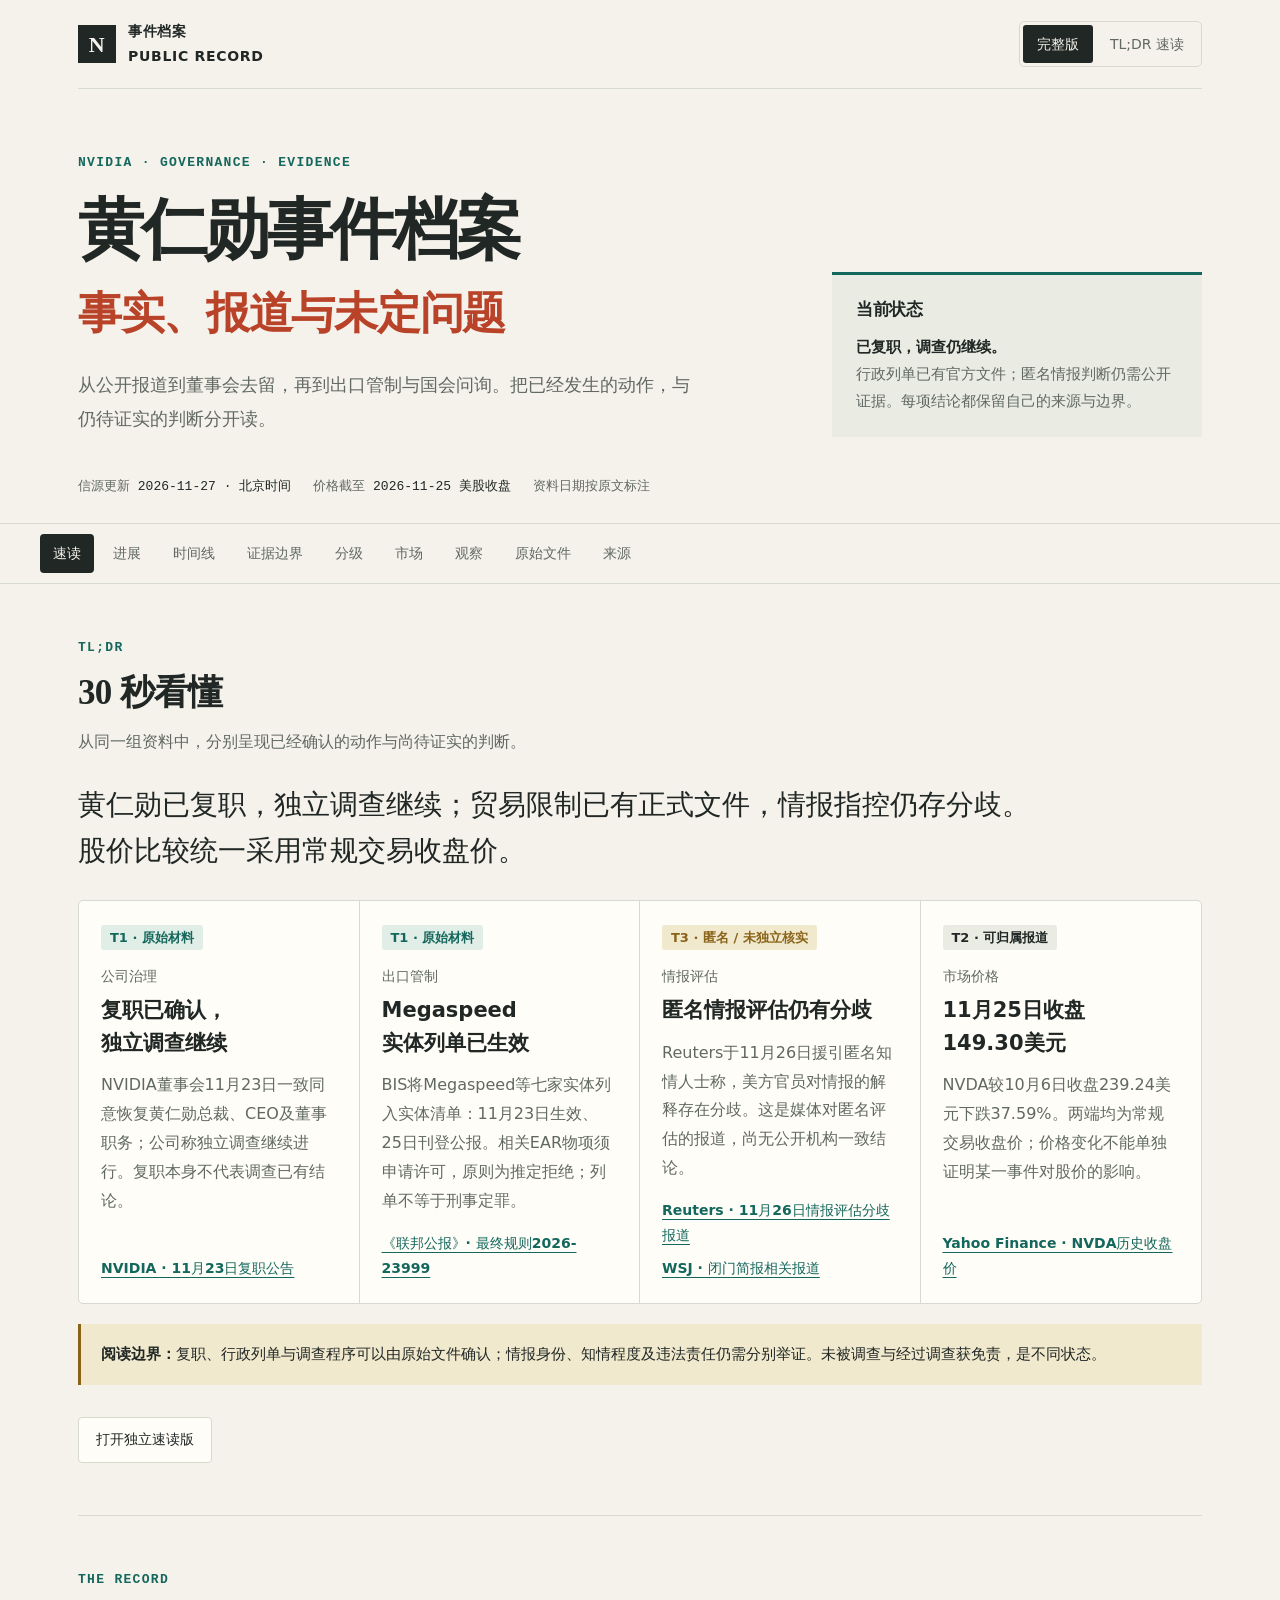
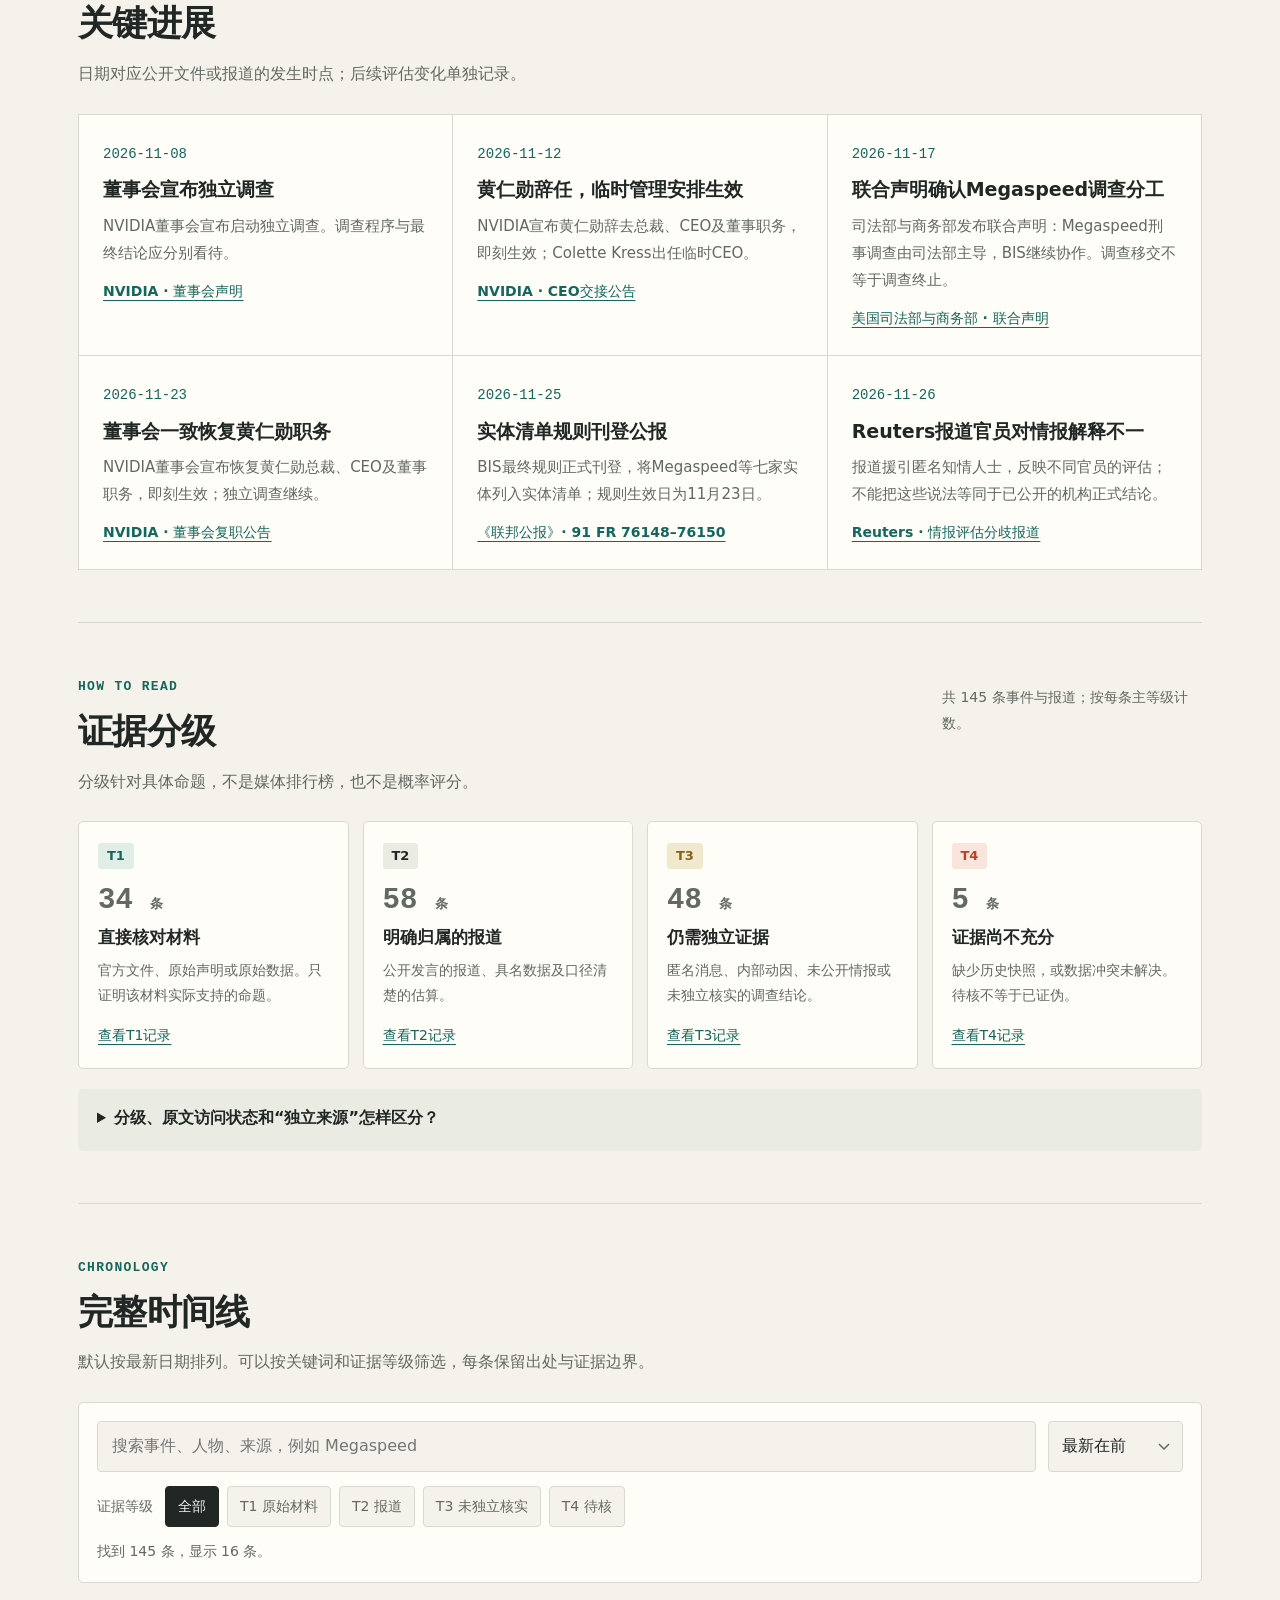
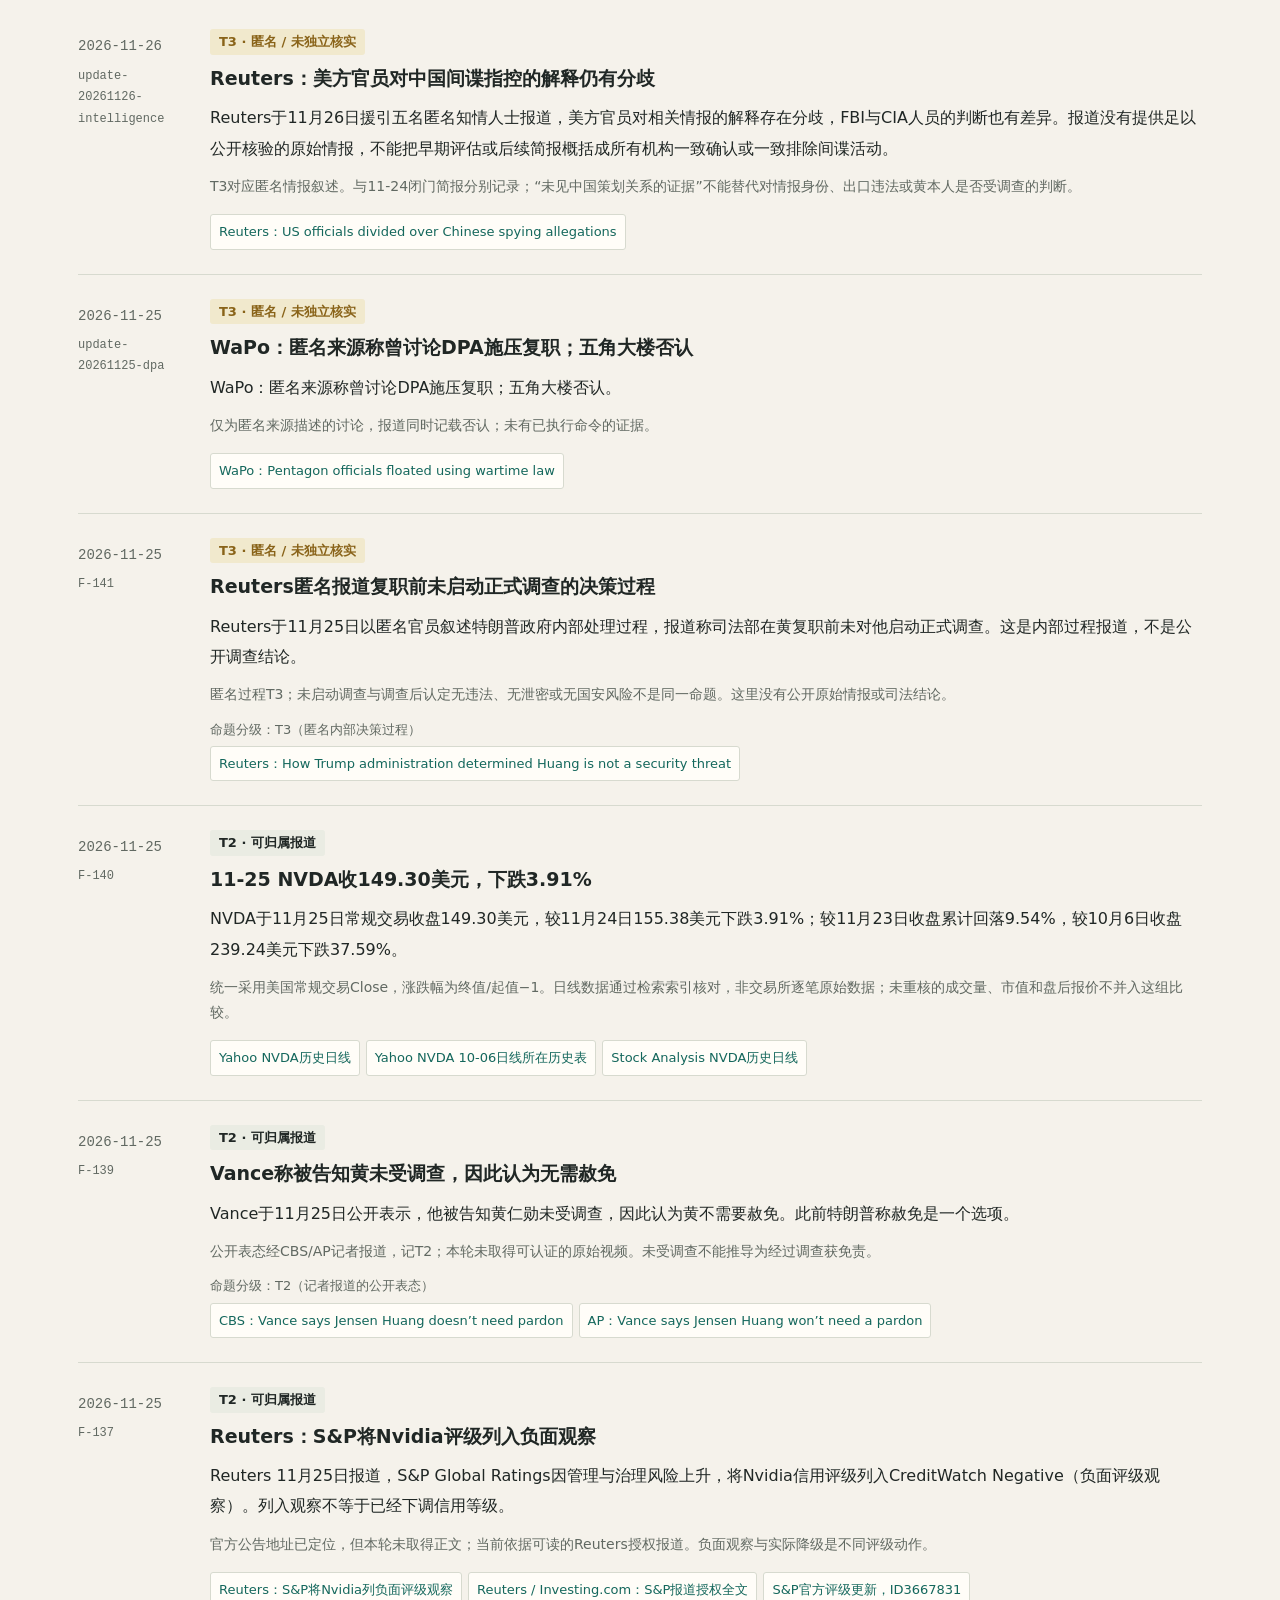
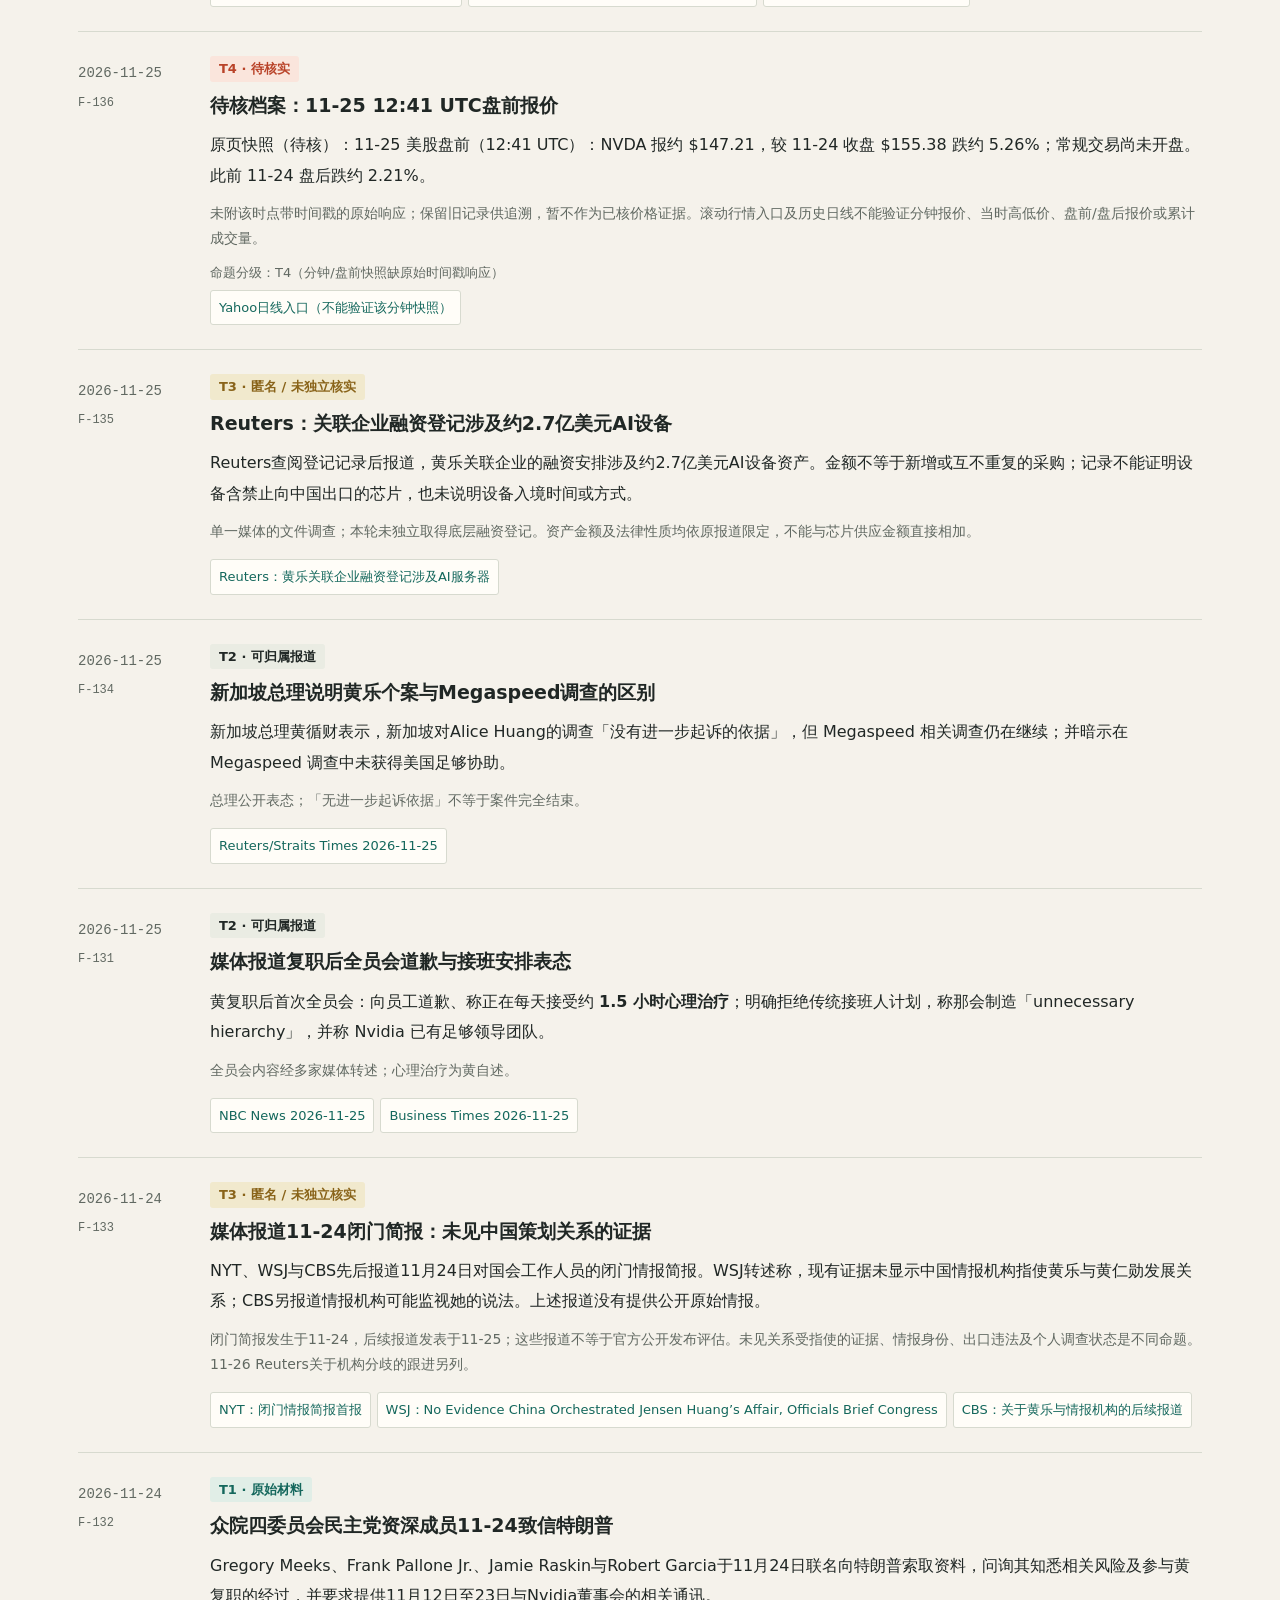
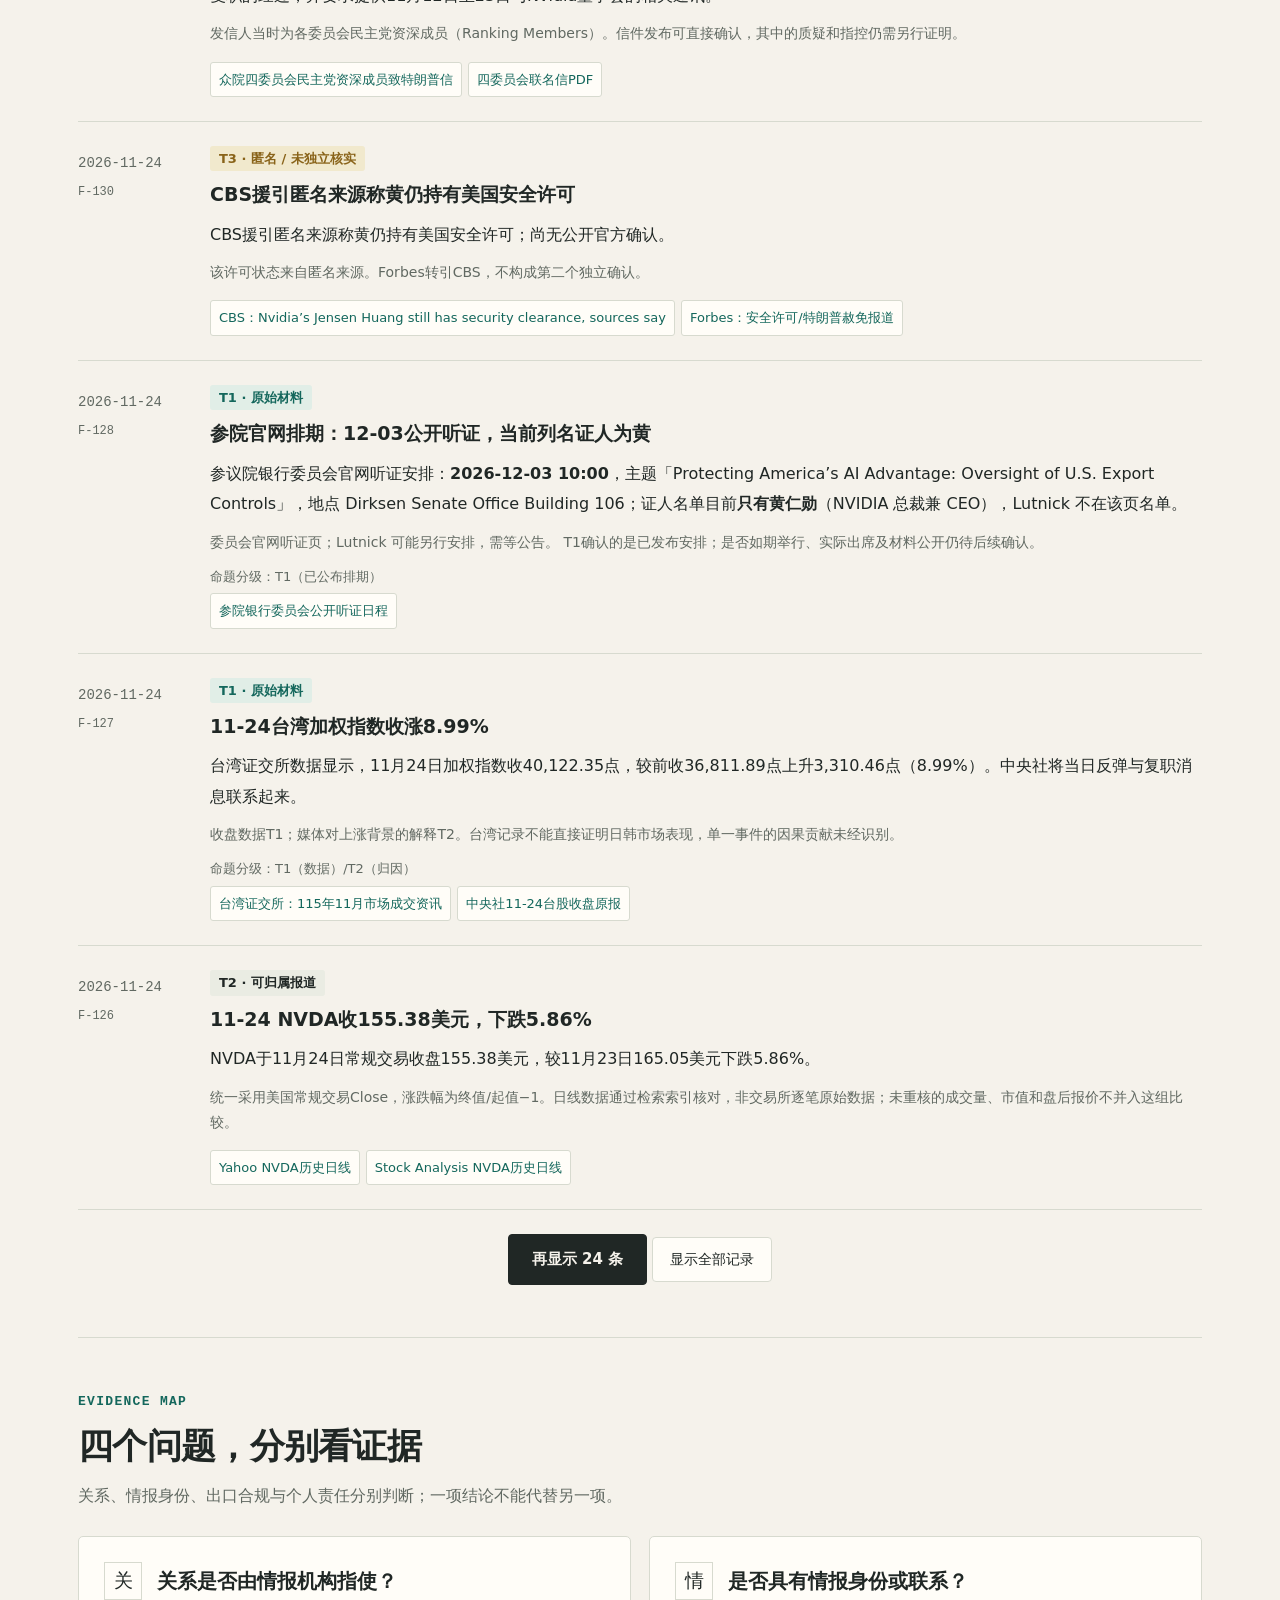
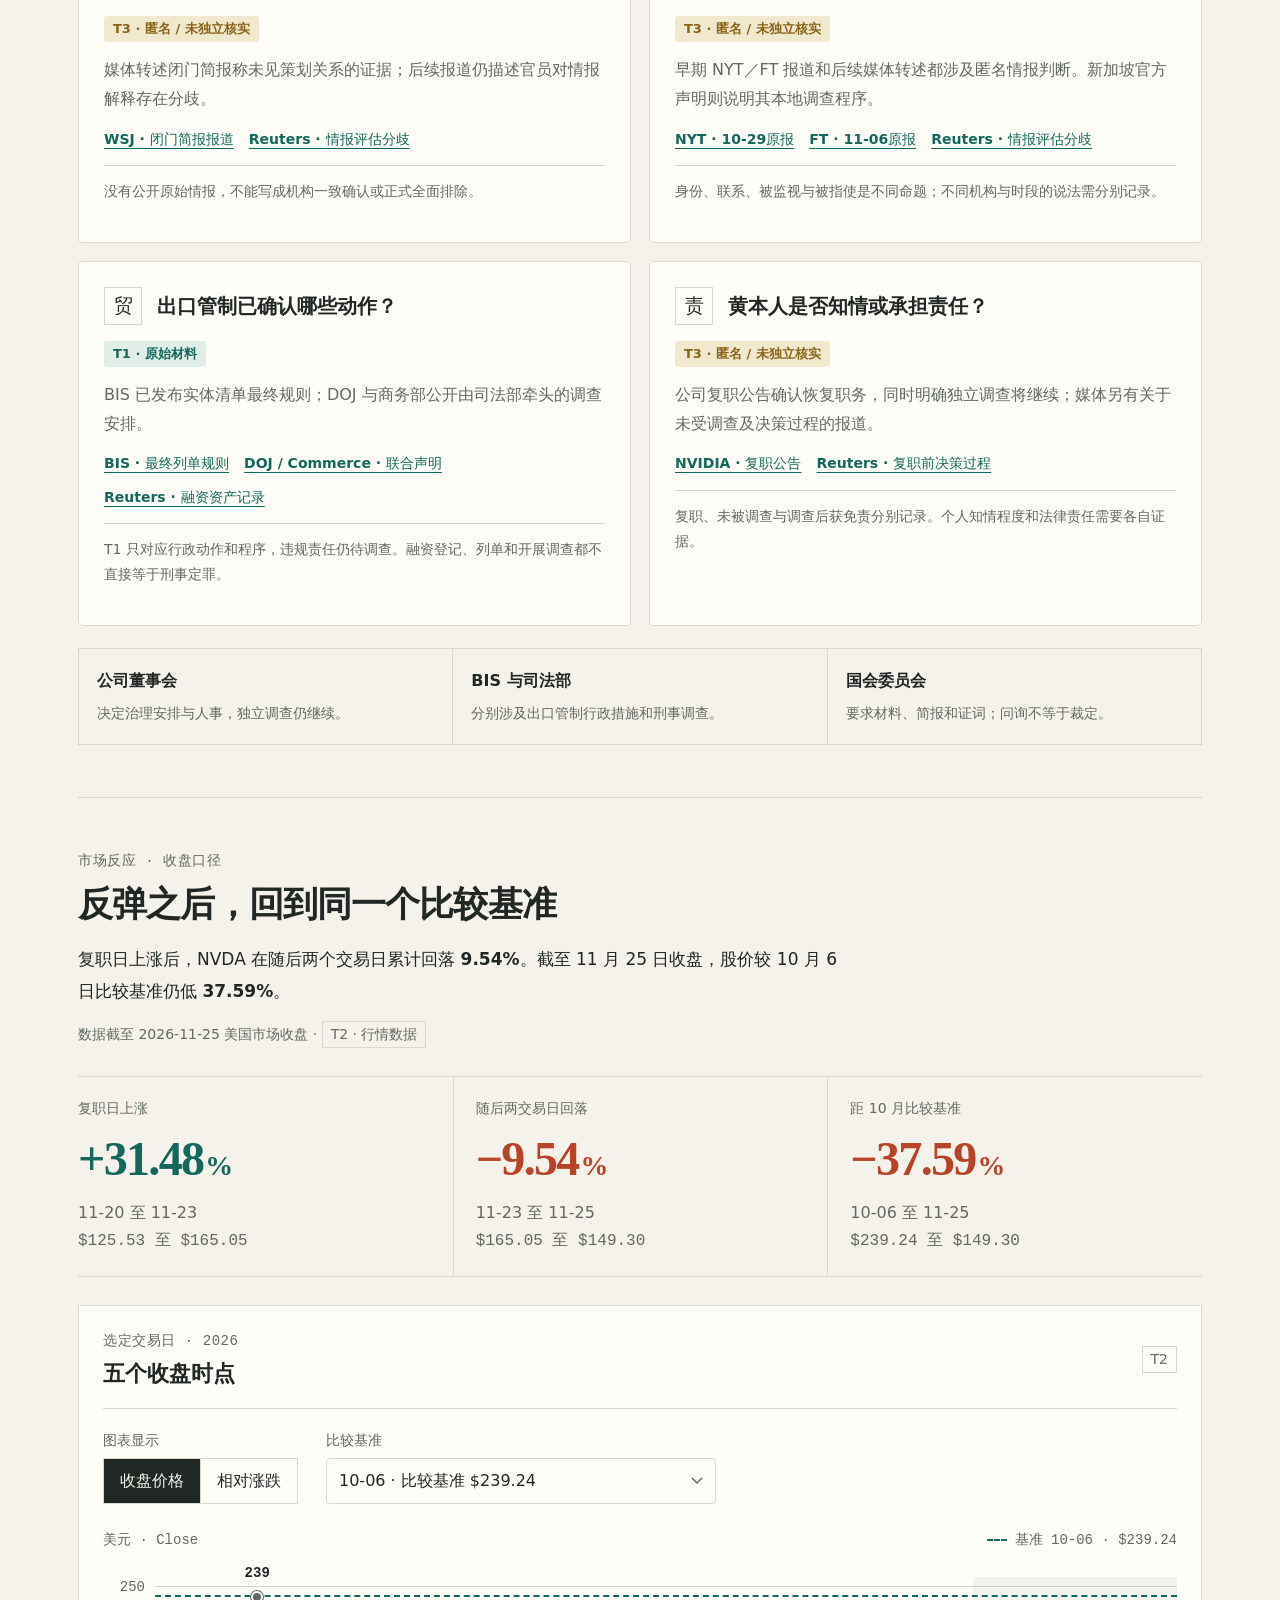
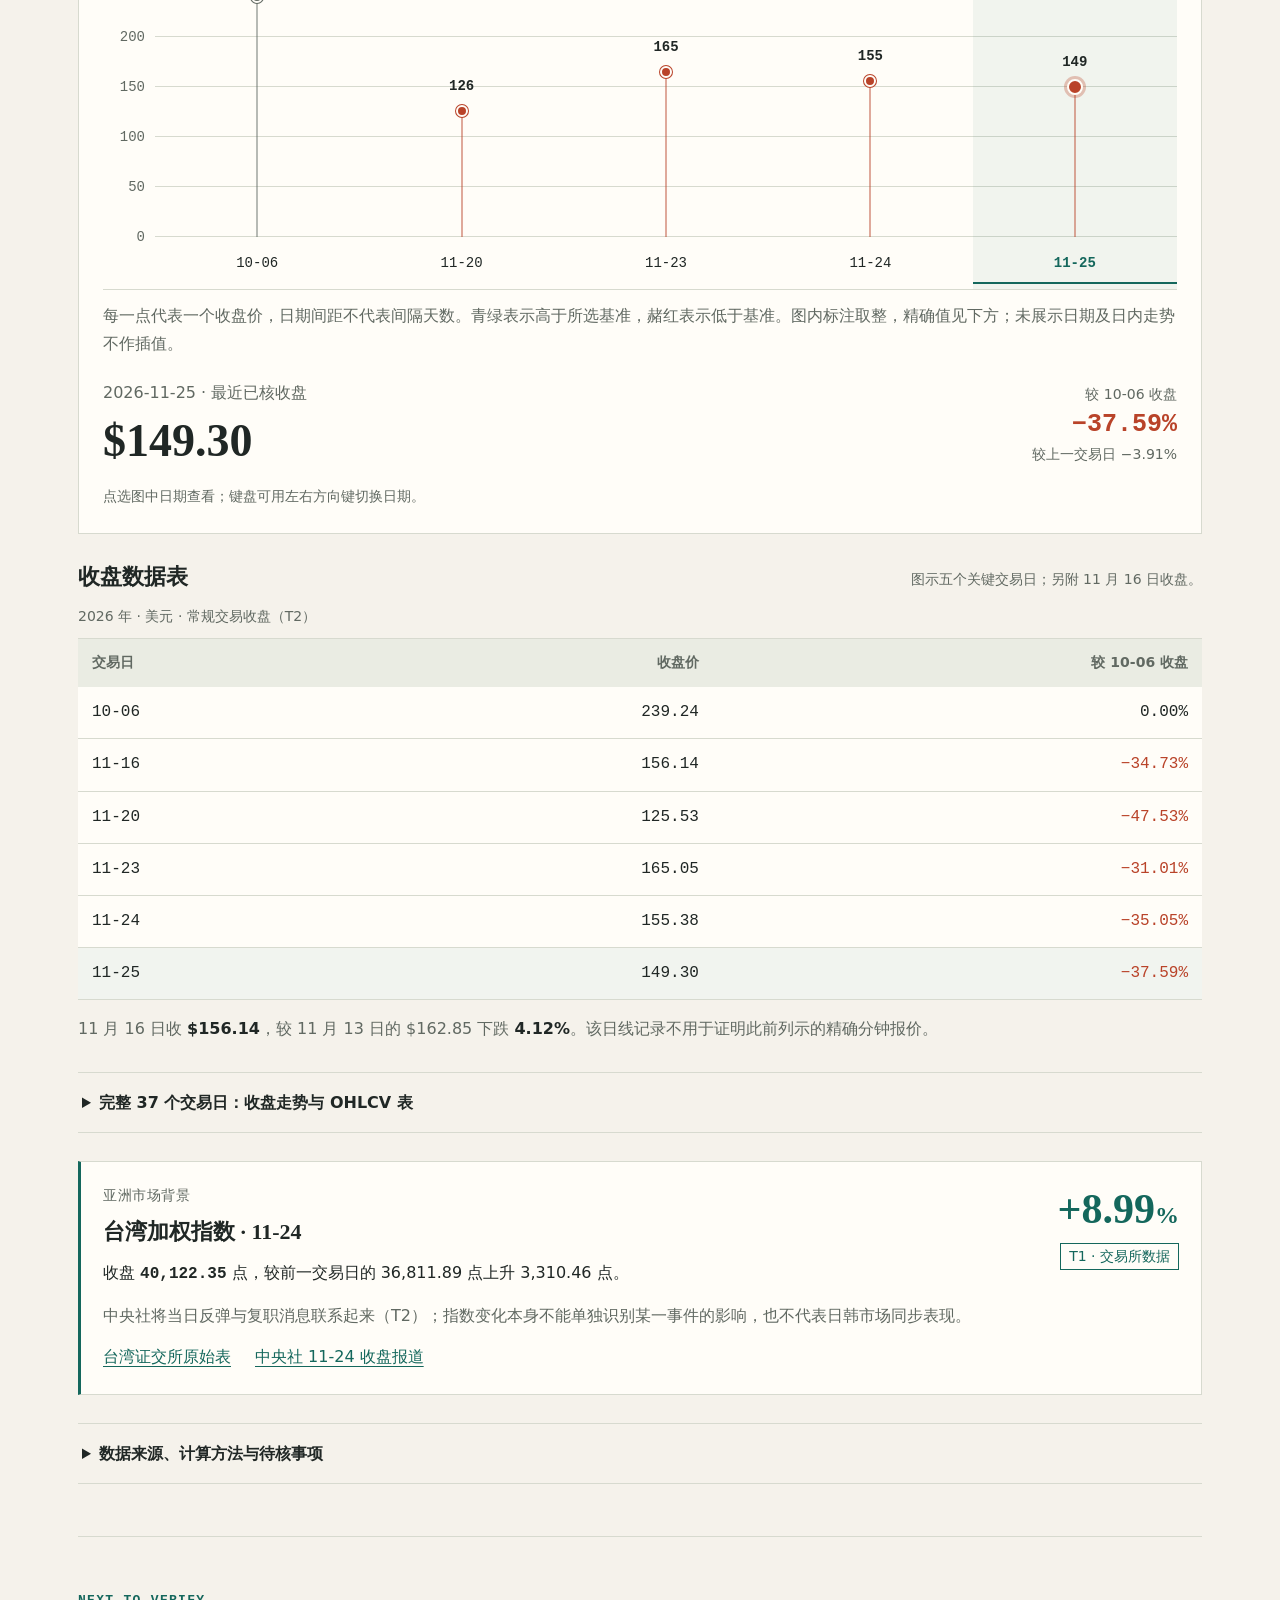
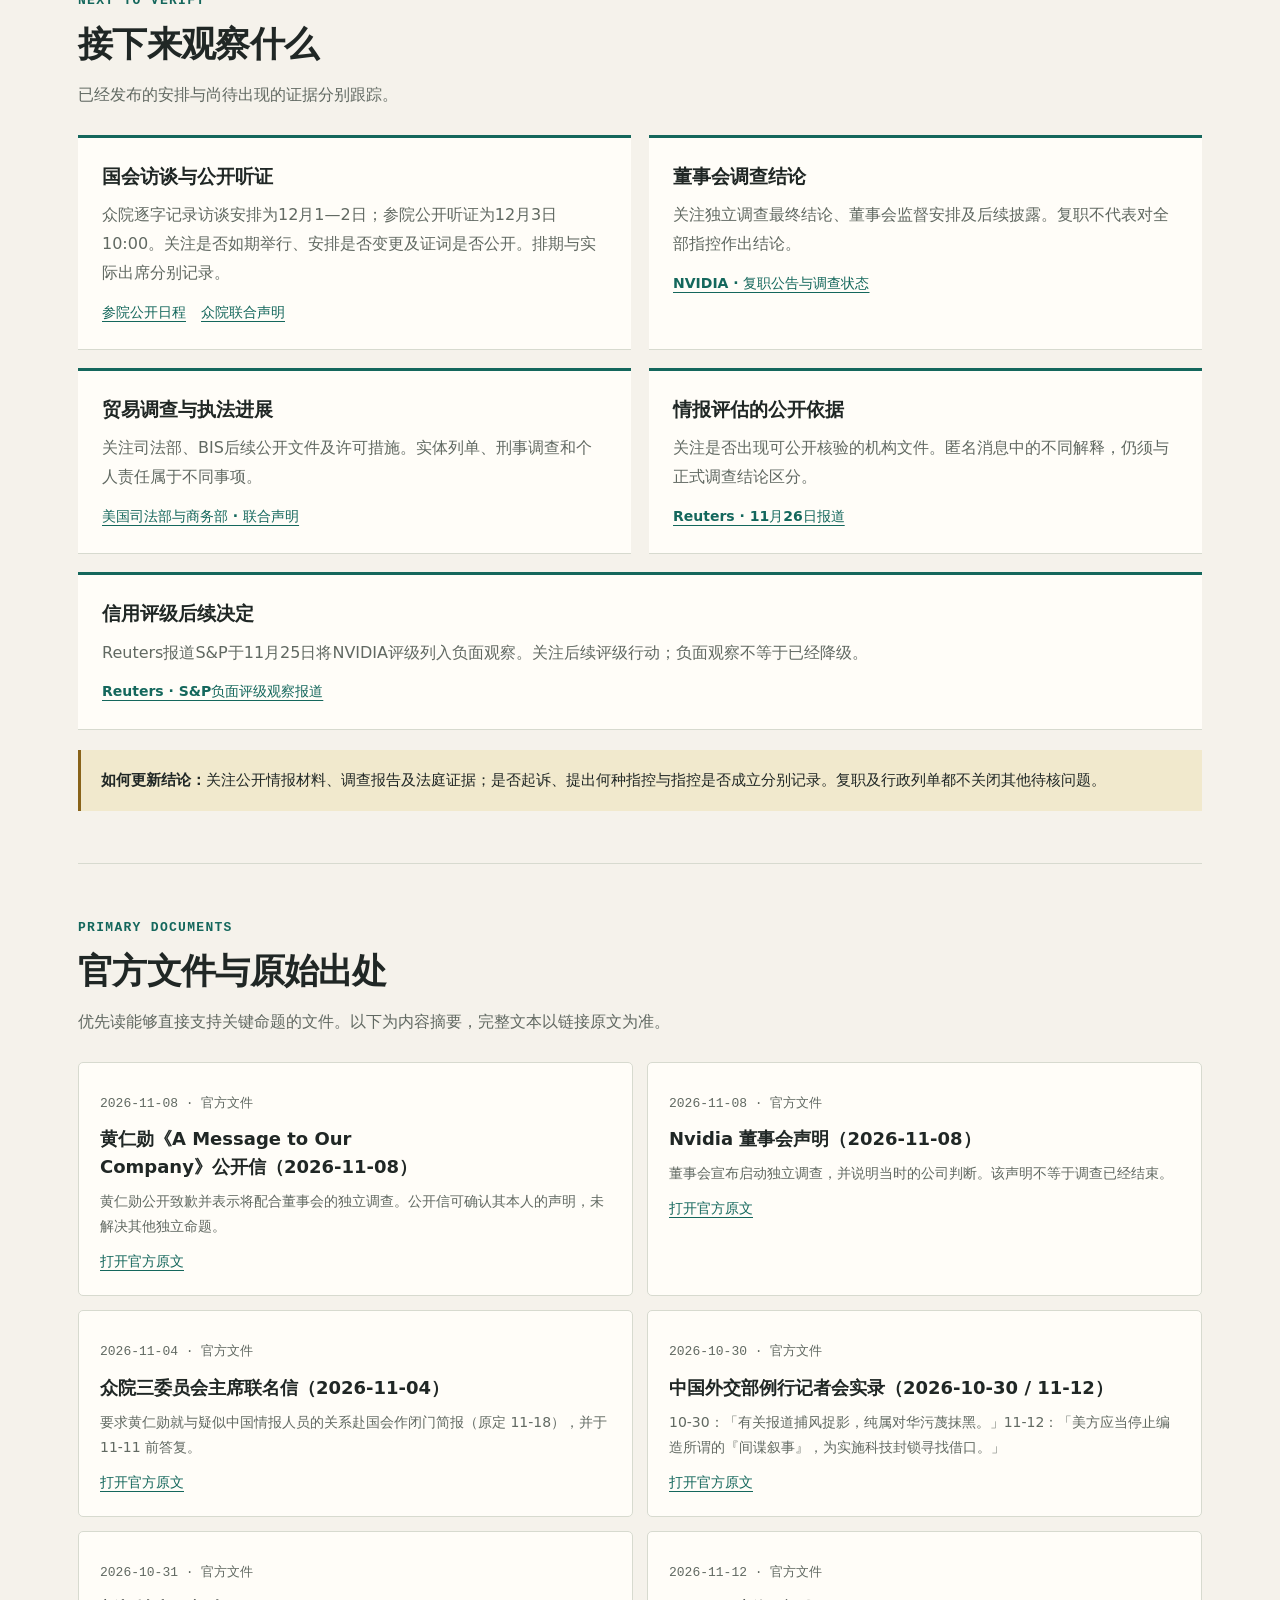
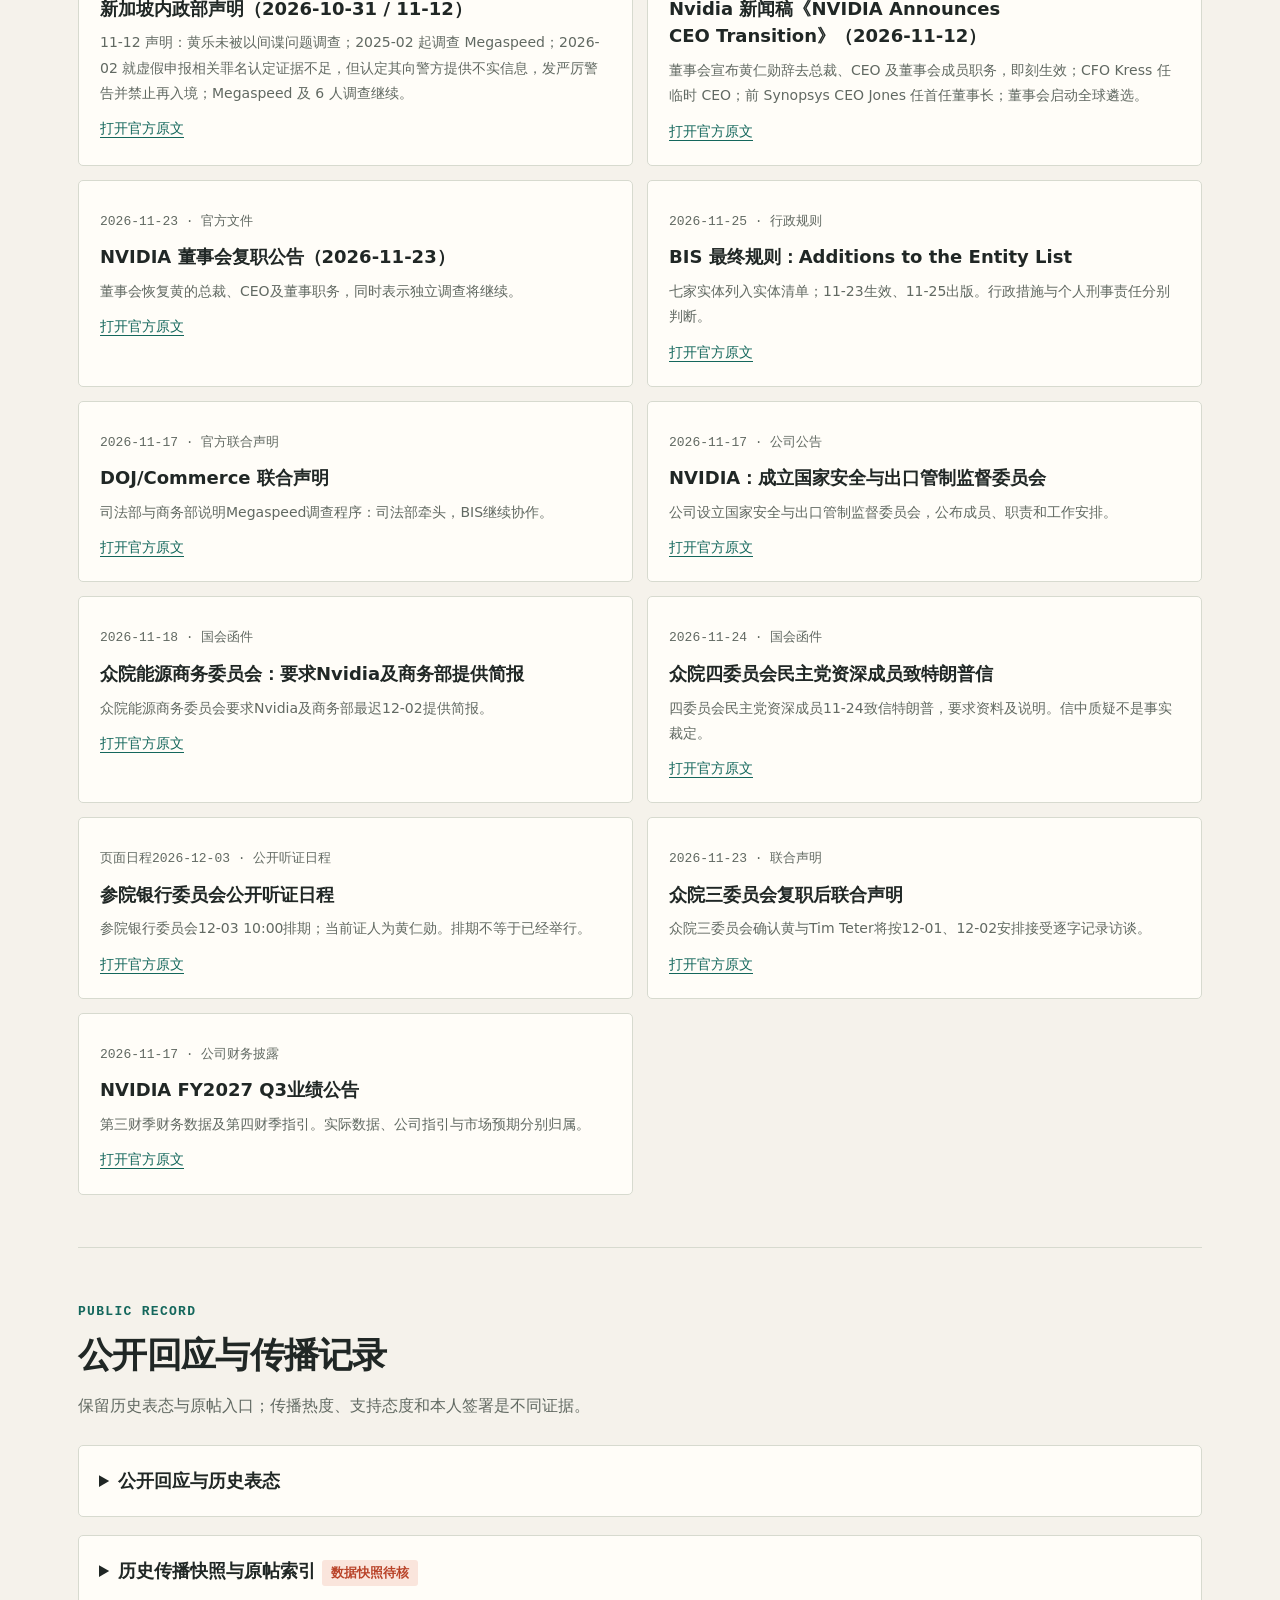
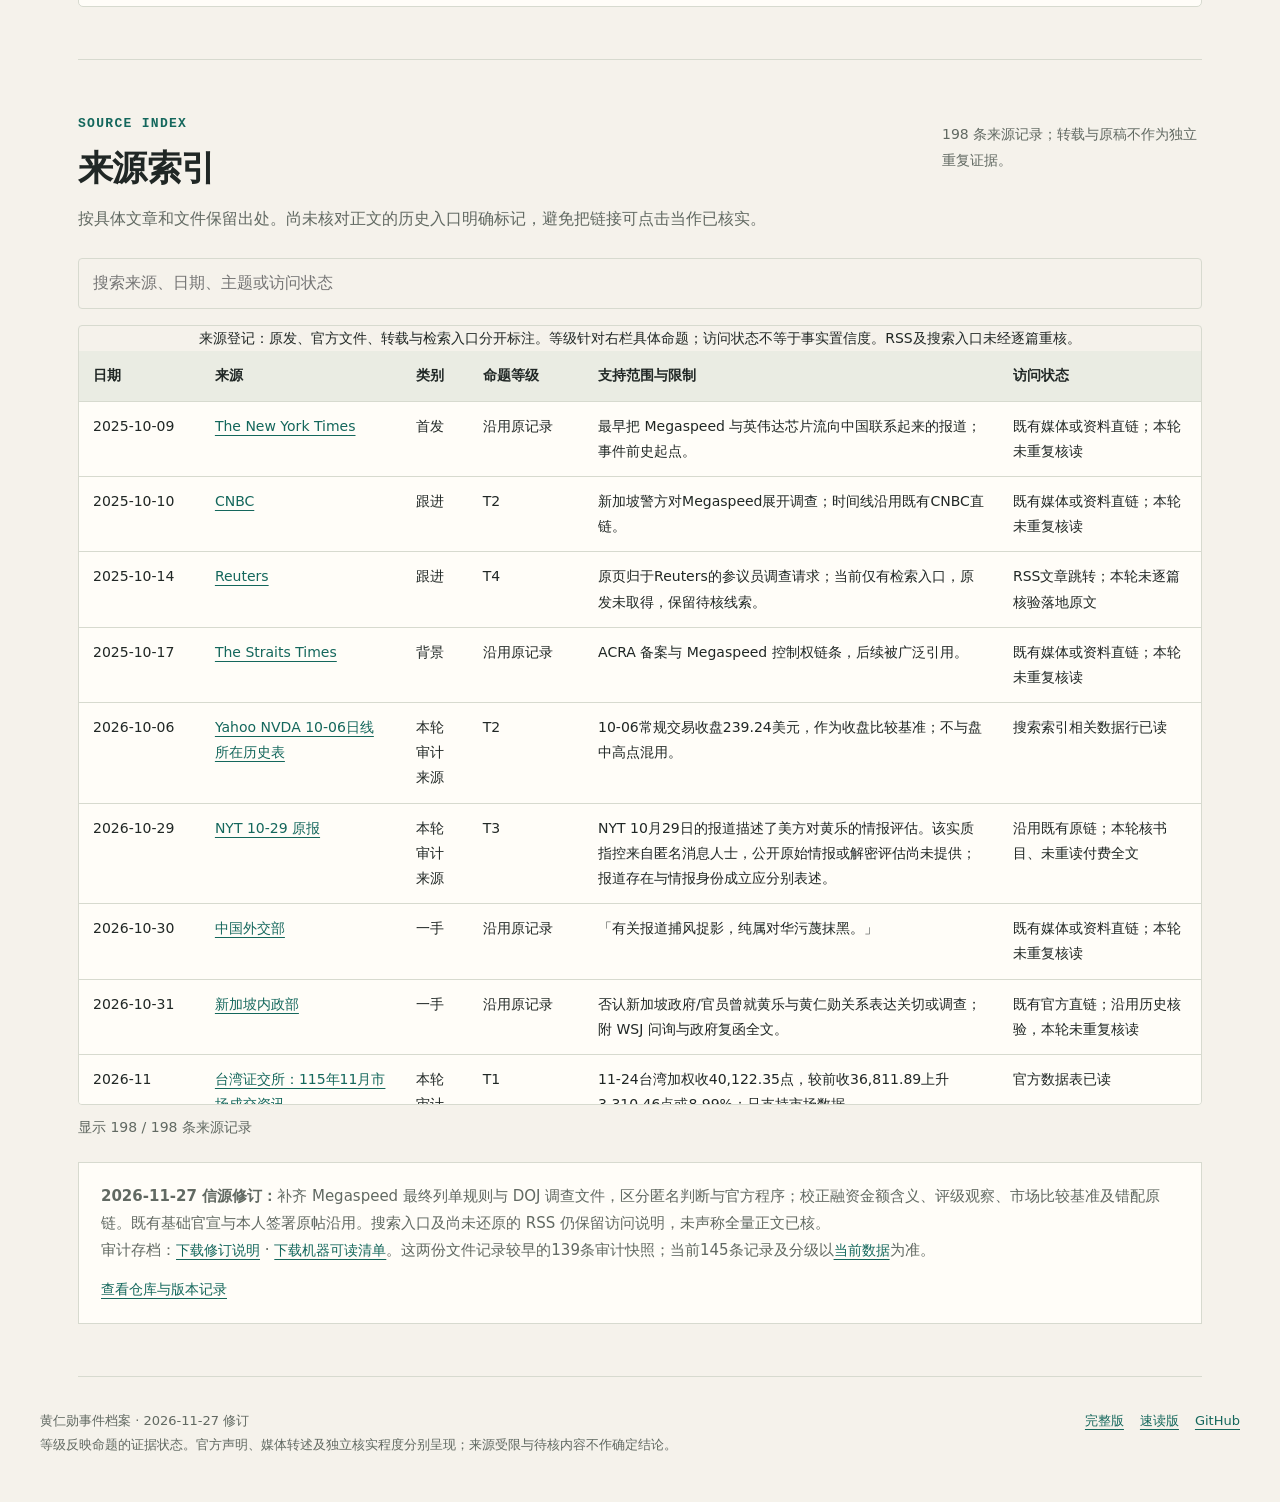
==== commit df9baf3d: "fix: publish consistent market evidence notes Regenerate the source index after aligning daily-retur" ====
--- a/index.html
+++ b/index.html
@@ -351,7 +351,7 @@
 <tr data-source-id="S41" data-revisions="R32"><td class="nw">2026-11-17</td><td><a href="https://investor.nvidia.com/news/press-release-details/2026/NVIDIA-Announces-Financial-Results-for-Third-Quarter-Fiscal-2027/default.aspx" target="_blank" rel="noopener noreferrer">NVIDIA FY2027 Q3业绩公告</a></td><td>本轮审计来源</td><td>T1</td><td>NVIDIA 11月17日披露截至10月25日第三财季营收1158亿美元、净利润653亿美元，GAAP/非GAAP摊薄EPS分别2.70/2.68美元；第四财季营收指引1300亿美元±3%，未计入来自中国的数据中心计算收入。</td><td class="source-access">官方正文已读</td></tr>
 <tr data-source-id="S44" data-revisions="R24"><td class="nw">2026-11-17</td><td><a href="https://www.wsj.com/business/sec-is-probing-nvidia-amid-departure-of-ceo-jensen-huang-ee7643f8" target="_blank" rel="noopener noreferrer">WSJ：SEC Is Probing Nvidia Amid Departure of CEO Jensen Huang</a></td><td>本轮审计来源</td><td>T3</td><td>WSJ 11月17日援引知情人士报道SEC正在调查Nvidia，涉及公司披露是否误导投资者；本轮未取得SEC公开立案文件。</td><td class="source-access">原站搜索正文可读</td></tr>
 <tr data-source-id="legacy-128" data-revisions="R22"><td class="nw">2026-11-17</td><td><a href="https://www.usatoday.com/story/tech/2026/11/17/former-nvidia-ceo-jensen-huang-speaks-out-after-resignation/92826990007/" target="_blank" rel="noopener noreferrer">USA Today/AA</a></td><td>首发</td><td>T1</td><td>黄首次发声：承认错误、向董事会道歉；若董事会认为符合股东/员工/公司/美国利益，愿回归（T1）。</td><td class="source-access">既有媒体或资料直链；本轮未重复核读</td></tr>
-<tr data-source-id="legacy-130" data-revisions="R22"><td class="nw">2026-11-17</td><td><a href="https://www.marketwatch.com/livecoverage/nvidia-earnings-stock-nvidia-jensen-huang-results-call/card/nvidia-s-stock-is-making-another-run-at-post-earning-highs-after-brief-dip-into-the-red-J2QWcJPU9Spvtjd8TgM6" target="_blank" rel="noopener noreferrer">MarketWatch</a></td><td>跟进</td><td>T2</td><td>11-17 收 $155.46（-0.5%）；盘后一度 $161.06（+3.6%），后约 +3.4%（T2）。</td><td class="source-access">既有媒体或资料直链；本轮未重复核读</td></tr>
+<tr data-source-id="legacy-130" data-revisions="R22"><td class="nw">2026-11-17</td><td><a href="https://www.marketwatch.com/livecoverage/nvidia-earnings-stock-nvidia-jensen-huang-results-call/card/nvidia-s-stock-is-making-another-run-at-post-earning-highs-after-brief-dip-into-the-red-J2QWcJPU9Spvtjd8TgM6" target="_blank" rel="noopener noreferrer">MarketWatch</a></td><td>跟进</td><td>T2（常规收盘）/ T4（盘后快照）</td><td>11-17常规收盘155.46美元，较前一日156.14美元为−0.44%（按已保存Stock Analysis CSV计算，T2）。原报道约数−0.5%不覆盖该精确计算。盘后一度161.06美元（+3.6%）、后约+3.4%为未核历史快照（T4）。</td><td class="source-access">既有媒体或资料直链；本轮未重复核读</td></tr>
 <tr data-source-id="legacy-134" data-revisions="R22"><td class="nw">2026-11-17</td><td><a href="https://apnews.com/article/nvidia-jensen-huang-china-national-security-chips-3026bcbe04ab57b844884382e583422a" target="_blank" rel="noopener noreferrer">AP News</a></td><td>跟进</td><td>T1</td><td>Nvidia 董事长：董事会一致接受辞任、不打算让黄复职；电话会不回答调查问题（T1）。</td><td class="source-access">既有媒体或资料直链；本轮未重复核读</td></tr>
 <tr data-source-id="legacy-135" data-revisions="R22"><td class="nw">2026-11-17</td><td><a href="https://orf.at/stories/3448560/" target="_blank" rel="noopener noreferrer">ORF/星岛</a></td><td>跟进</td><td>T2/T1</td><td>媒体转述对华获许可芯片出货变化；具体Hopper/H200范围待核。官方财报只直接支持Q4不计中国数据中心计算收入。</td><td class="source-access">既有媒体或资料直链；本轮未重复核读</td></tr>
 <tr data-source-id="legacy-138" data-revisions="R22"><td class="nw">2026-11-17</td><td><a href="https://www.digitaltoday.co.kr/en/view/127502/jeff-bezos-urges-nvidia-board-to-prioritise-insider-for-next-ceo" target="_blank" rel="noopener noreferrer">Business Insider/DigitalToday</a></td><td>跟进</td><td>T3</td><td>Bezos：若黄不回归，优先内部提拔，外部聘任是最后选项（T3）。</td><td class="source-access">既有媒体或资料直链；本轮未重复核读</td></tr>
@@ -403,7 +403,7 @@
 <tr data-source-id="legacy-171" data-revisions="R22"><td class="nw">2026-11-26</td><td><a href="https://news.google.com/rss/articles/[base64]?oc=5" target="_blank" rel="noopener noreferrer">The Times of India</a></td><td>跟进</td><td>T2</td><td>Nvidia 暂停向四个东南亚国家出货 AI 服务器（T2）</td><td class="source-access">RSS文章跳转；本轮未逐篇核验落地原文</td></tr>
 <tr data-source-id="legacy-173" data-revisions="R22"><td class="nw">2026-11-26</td><td><a href="https://news.google.com/rss/articles/[base64]?oc=5" target="_blank" rel="noopener noreferrer">TradingView</a></td><td>跟进</td><td>T2</td><td>Nvidia 获三家机构上调评级（T2）</td><td class="source-access">RSS文章跳转；本轮未逐篇核验落地原文</td></tr>
 <tr data-source-id="S34" data-revisions="R17 R18 R19"><td class="nw">截至2026-11-25</td><td><a href="https://finance.yahoo.com/quote/NVDA/history/" target="_blank" rel="noopener noreferrer">Yahoo NVDA历史日线</a></td><td>本轮审计来源</td><td>T2</td><td>用于已核常规交易日收盘；原站429，通过检索索引读取相关行。不能验证原页精确分钟/盘前/盘后快照。</td><td class="source-access">原站返回429；搜索索引完整相关数据行已读</td></tr>
-<tr data-source-id="S37" data-revisions="R18 R19"><td class="nw">截至2026-11-25</td><td><a href="https://stockanalysis.com/stocks/nvda/history/?period=daily" target="_blank" rel="noopener noreferrer">Stock Analysis NVDA历史日线</a></td><td>本轮审计来源</td><td>T2</td><td>已核日期常规交易历史日线交叉比对；不据此声称读取交易所逐笔原始数据。</td><td class="source-access">搜索索引完整相关数据行已读</td></tr>
+<tr data-source-id="S37" data-revisions="R18 R19"><td class="nw">截至2026-11-25</td><td><a href="https://stockanalysis.com/stocks/nvda/history/?period=daily" target="_blank" rel="noopener noreferrer">Stock Analysis NVDA历史日线</a></td><td>本轮审计来源</td><td>T2</td><td>2026-10-06至11-25共37个交易日；采用常规交易Close复算，成交量统一使用Stock Analysis。页面披露上游为S&P Global Market Intelligence；属于第三方行情（T2），不是交易所逐笔原始数据。</td><td class="source-access">provenance记载2026-11-27（Asia/Shanghai）读取原站完整日线表；本次读取已保存的37日CSV。</td></tr>
 <tr data-source-id="S49" data-revisions="R29"><td class="nw">节目2026-11-15</td><td><a href="https://www.foxnews.com/video/6408419605112" target="_blank" rel="noopener noreferrer">Fox Bessent官方访谈片段</a></td><td>本轮审计来源</td><td>入口定位</td><td>11-15 Fox官方视频页仅核元数据；未播放、未取得逐字稿，不作为已核发言文字证据。</td><td class="source-access">官方视频页元数据；未播放/未得官方逐字稿</td></tr>
 <tr data-source-id="S38" data-revisions="R21"><td class="nw">页面日程2026-12-03</td><td><a href="https://www.banking.senate.gov/hearings/protecting-americas-ai-advantage-oversight-of-us-export-controls" target="_blank" rel="noopener noreferrer">参院银行委员会公开听证日程</a></td><td>本轮审计来源</td><td>T1</td><td>12-03 10:00公开听证，Dirksen106，当前名单仅黄；T1限于排期，不确认实际举行。</td><td class="source-access">官方正文已读；既有证据同步复用</td></tr>
 </tbody>
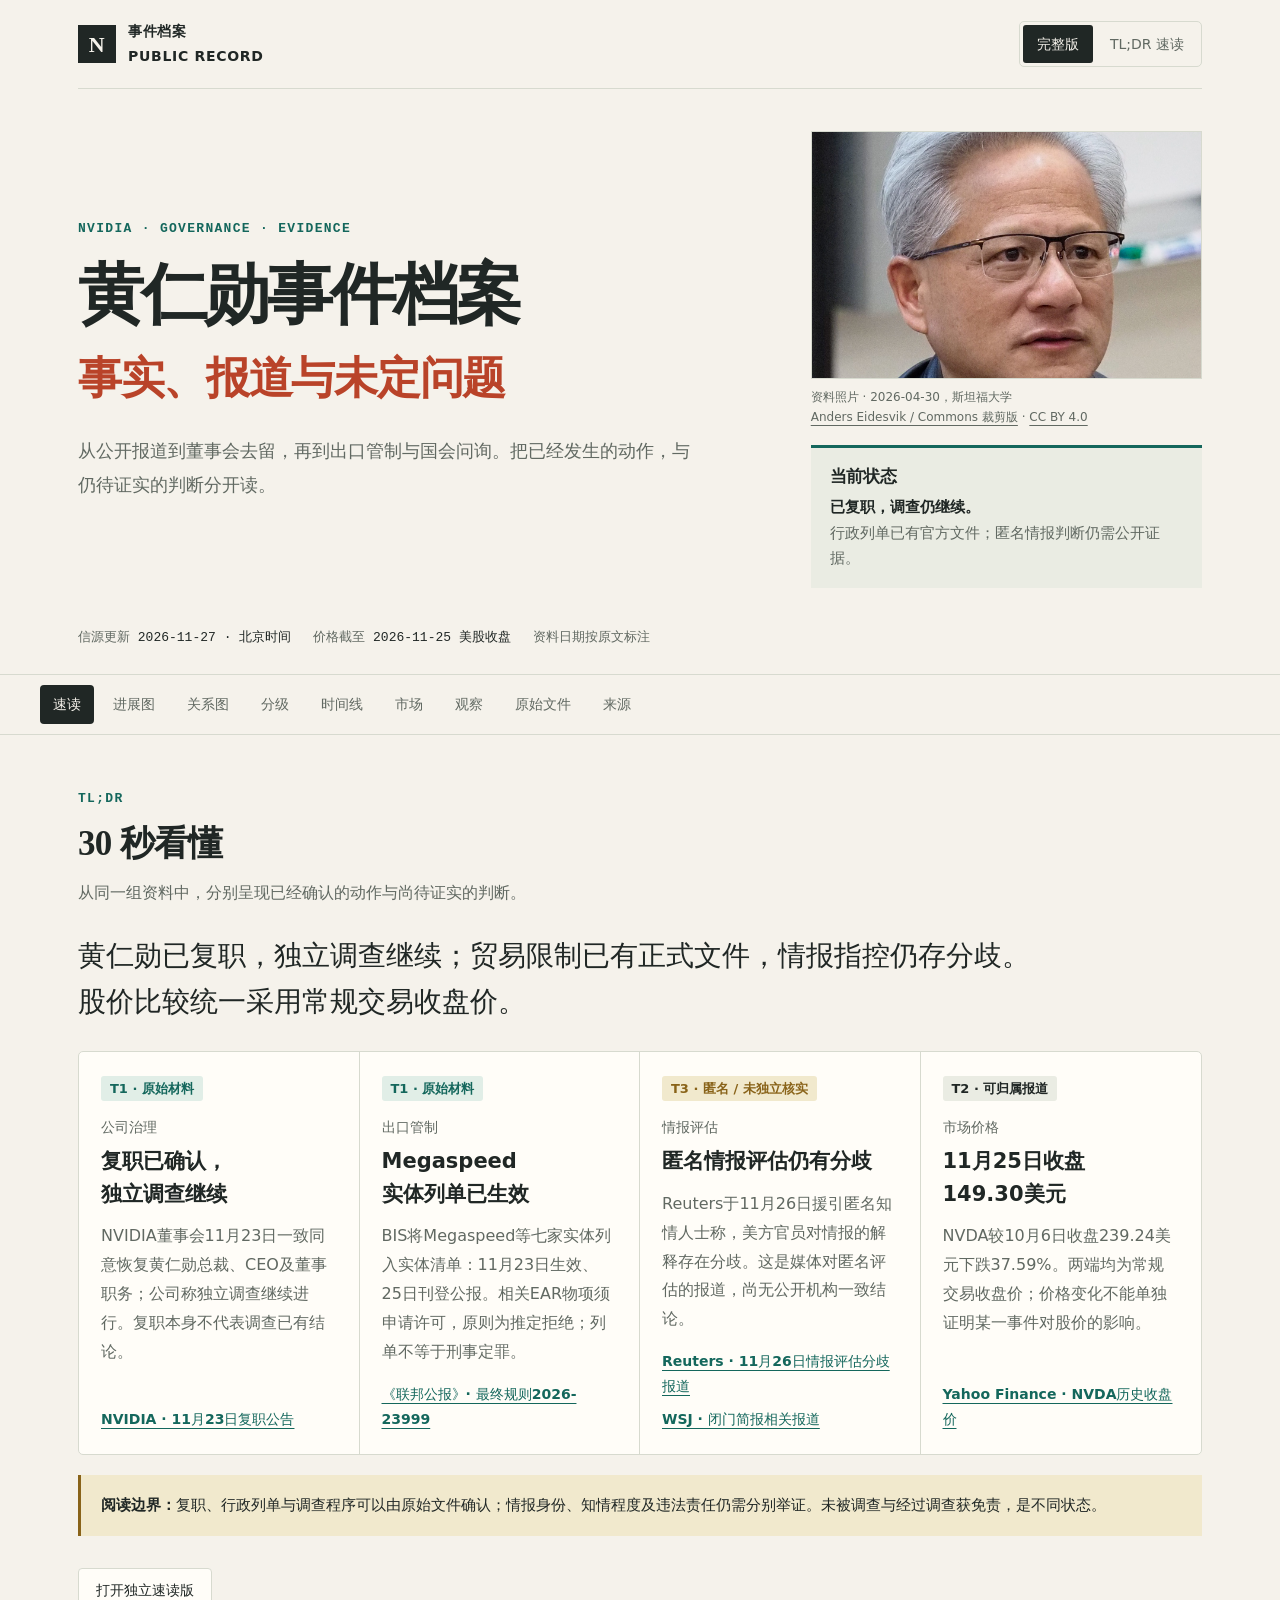
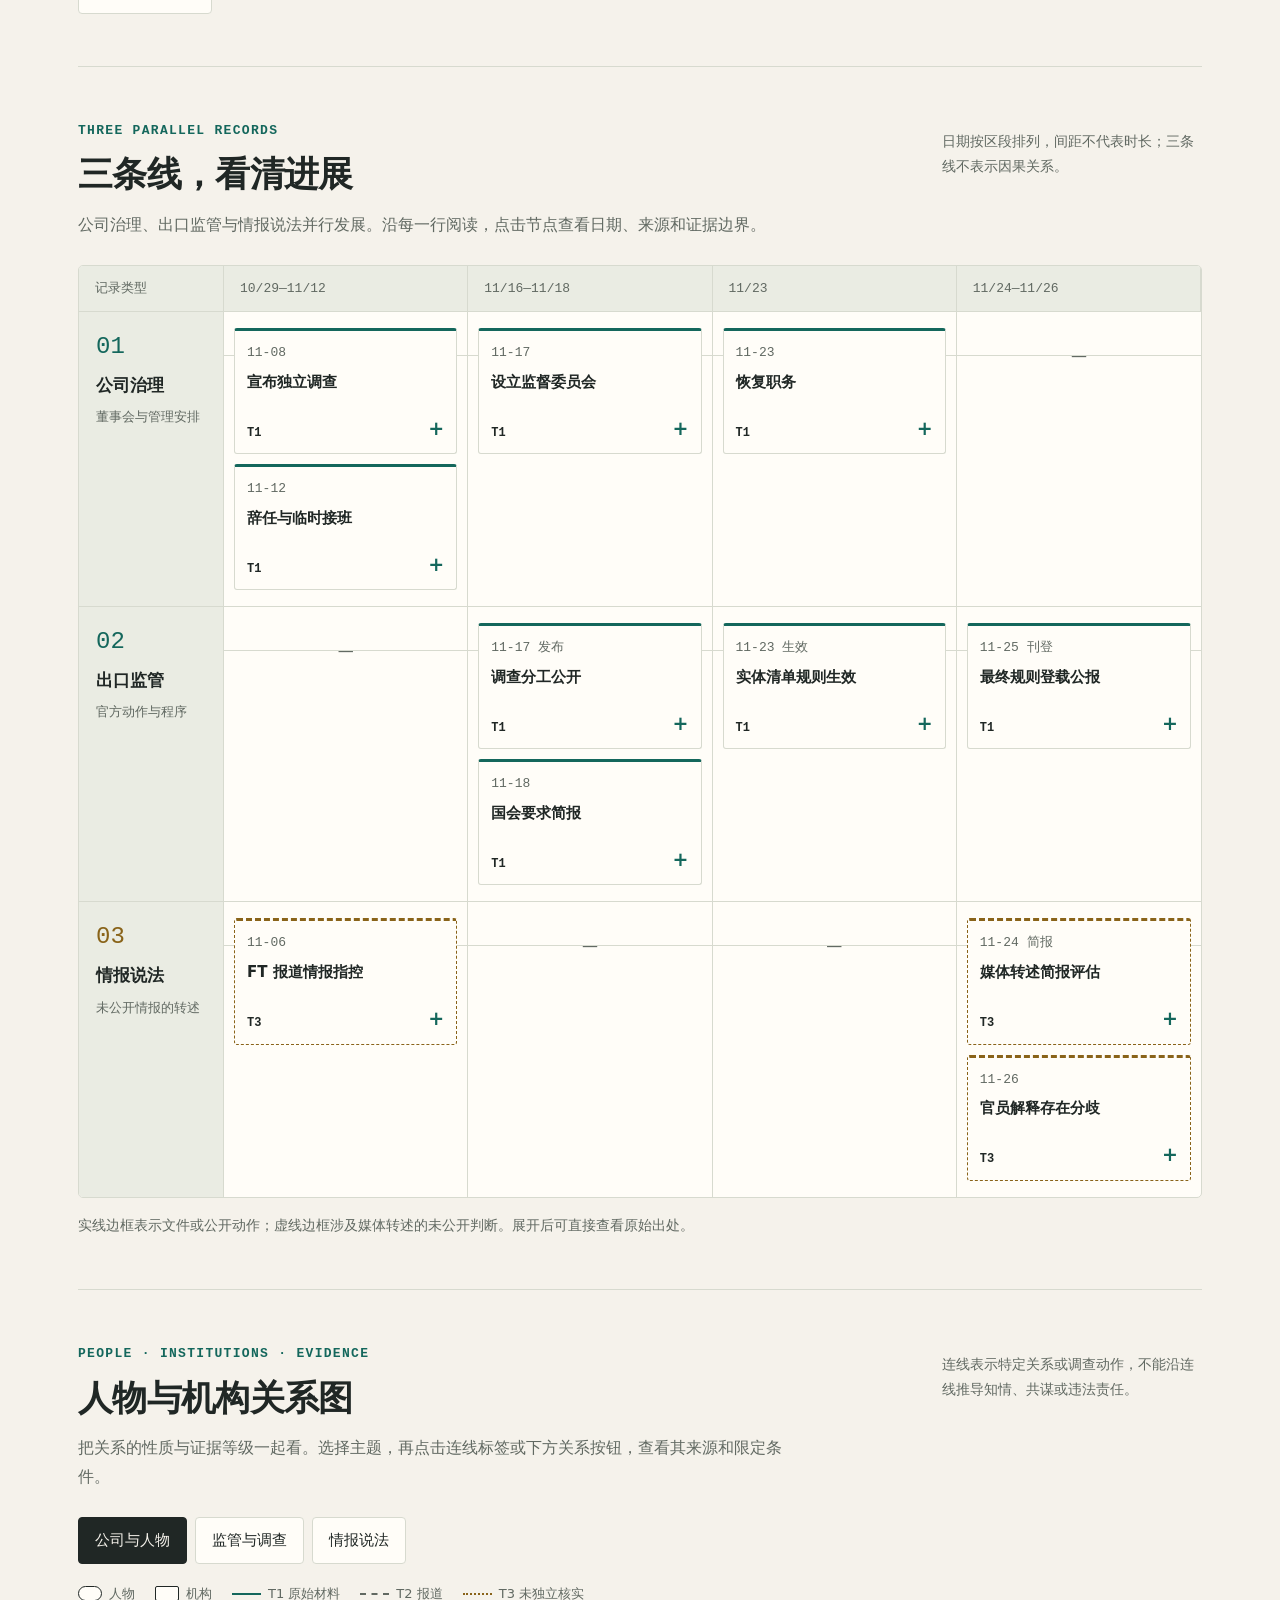
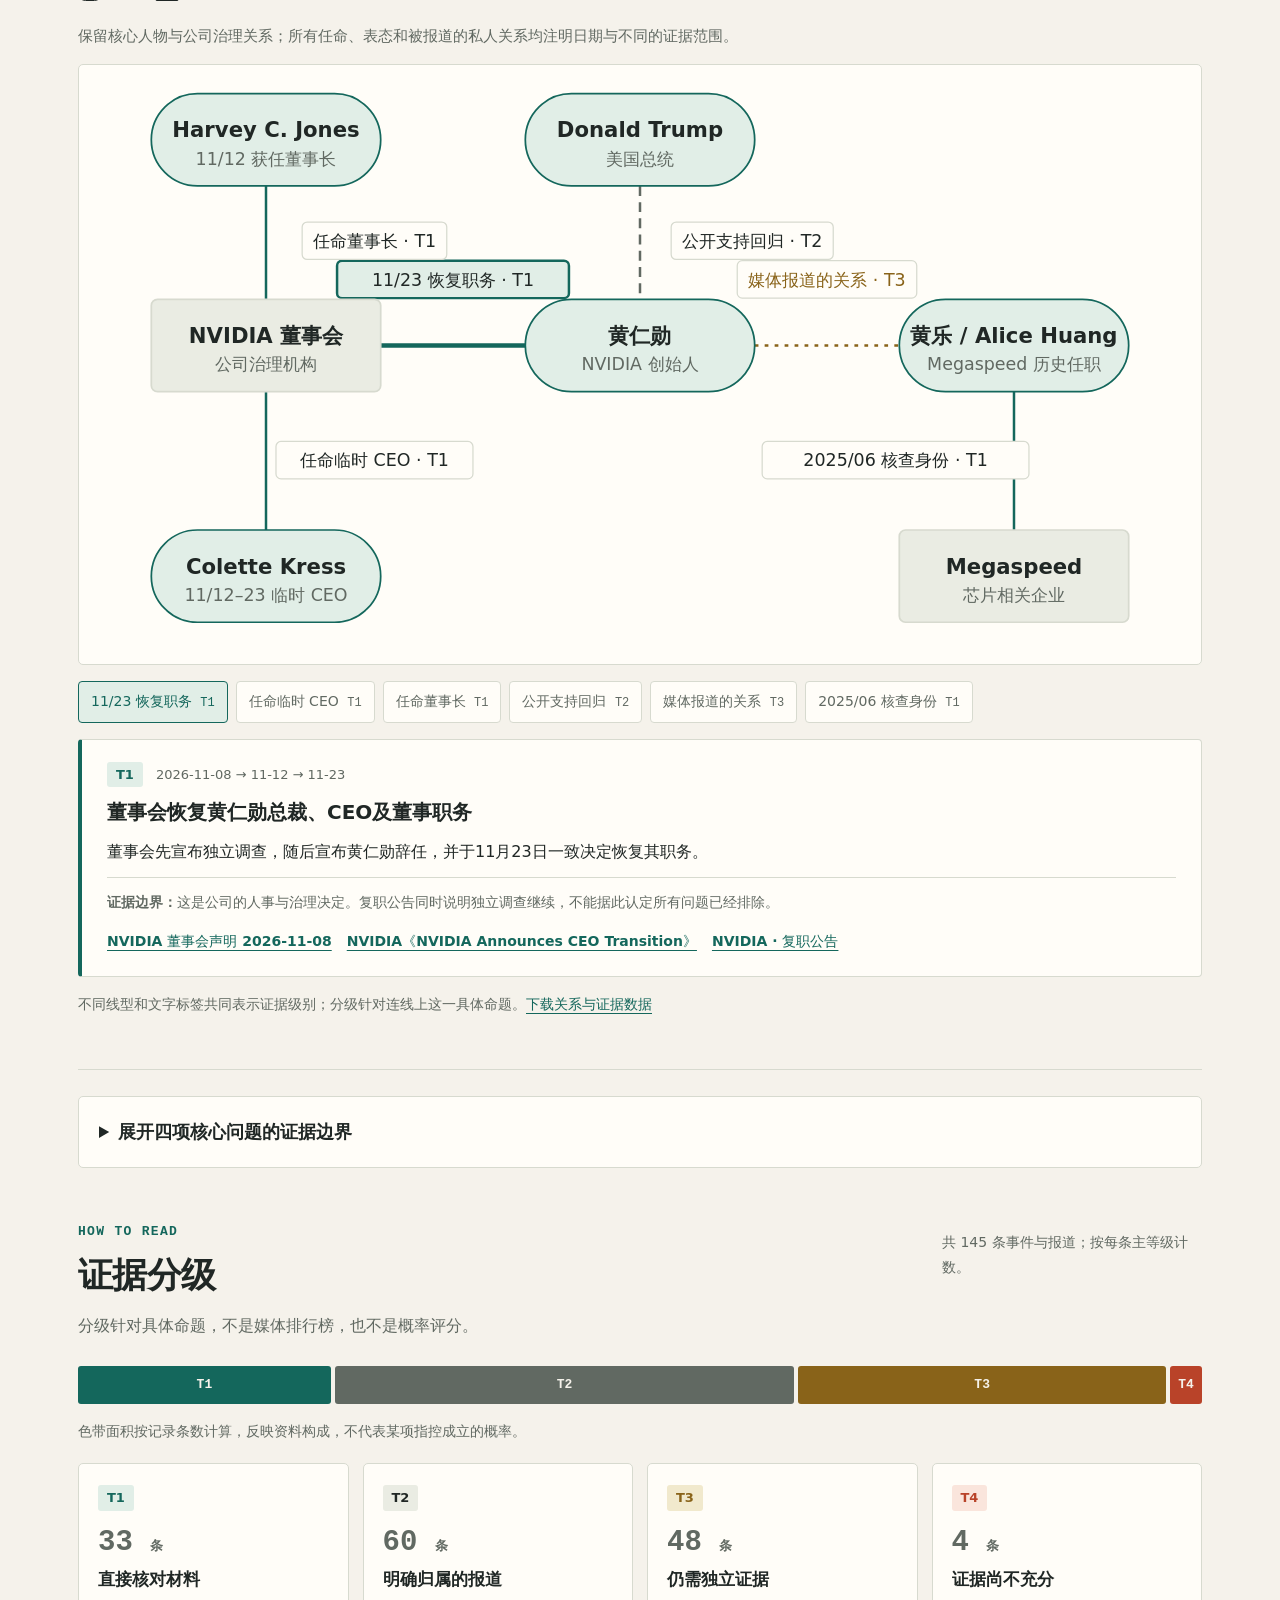
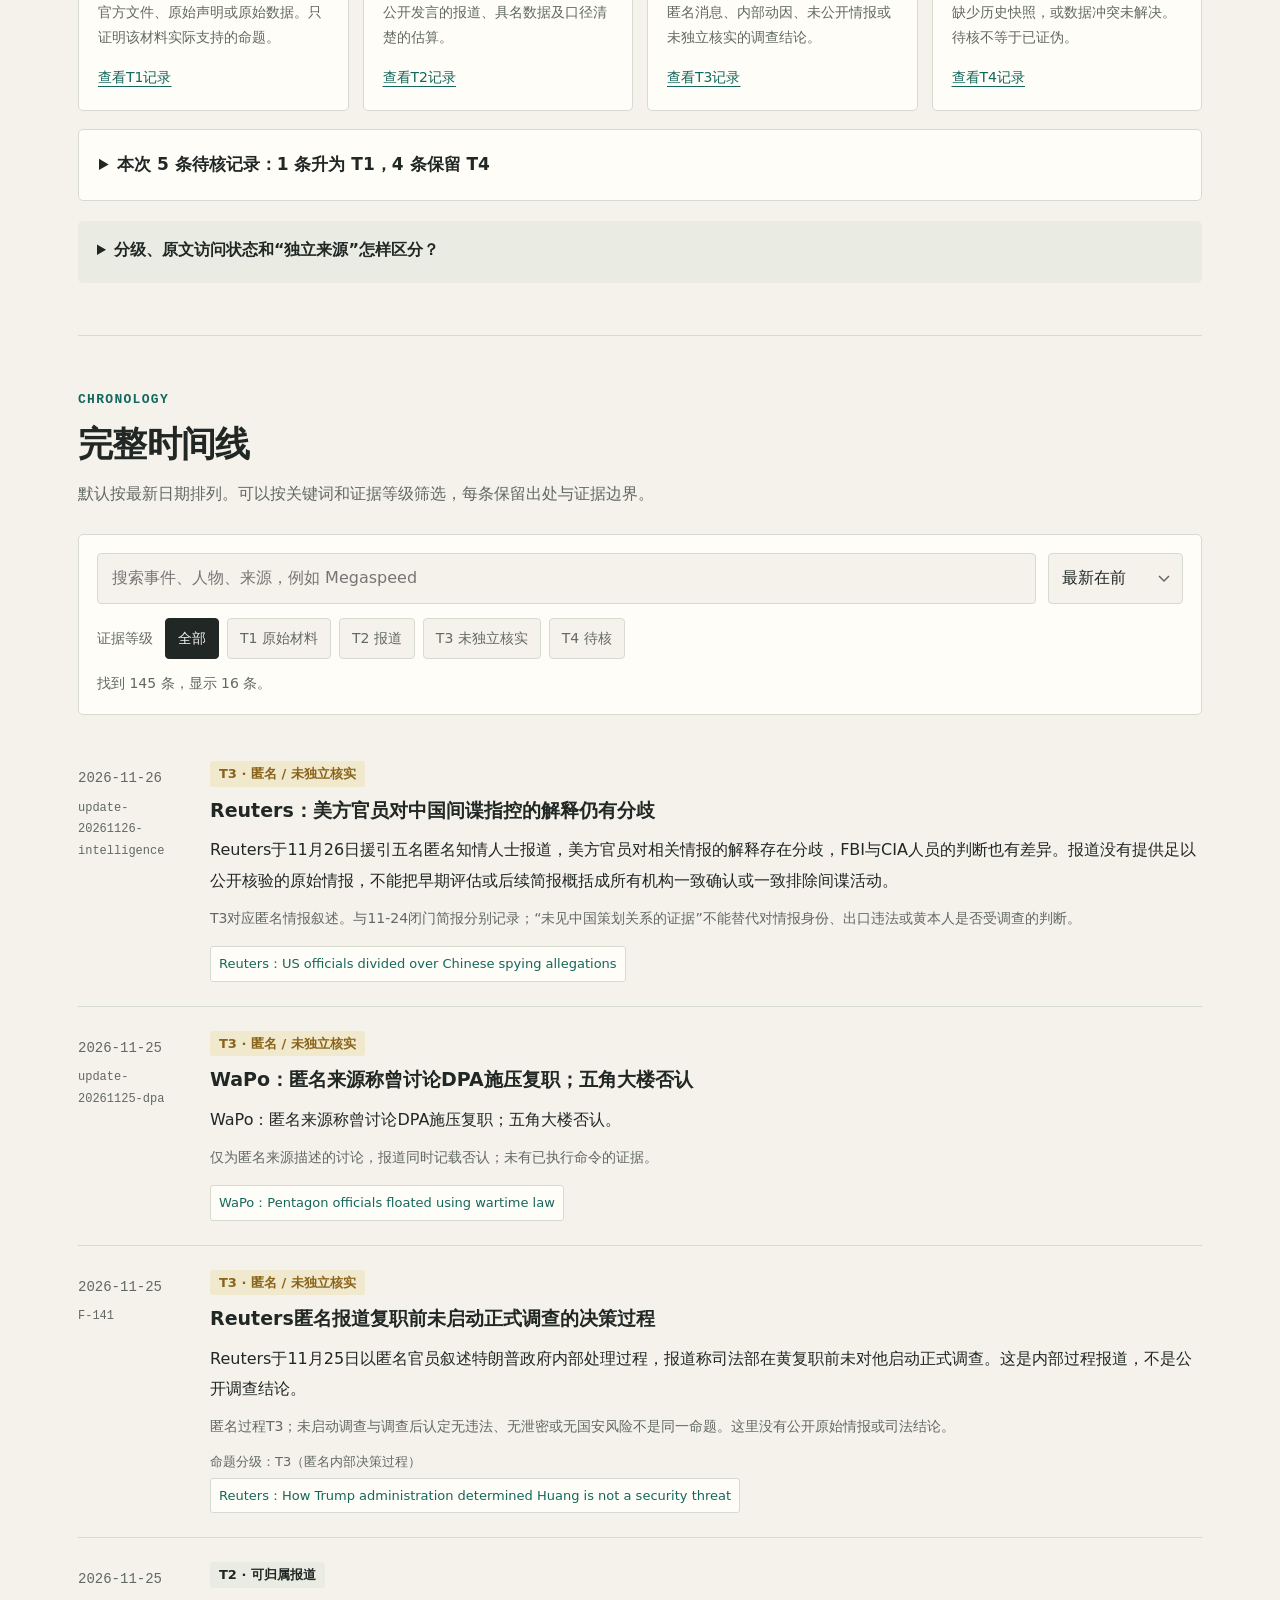
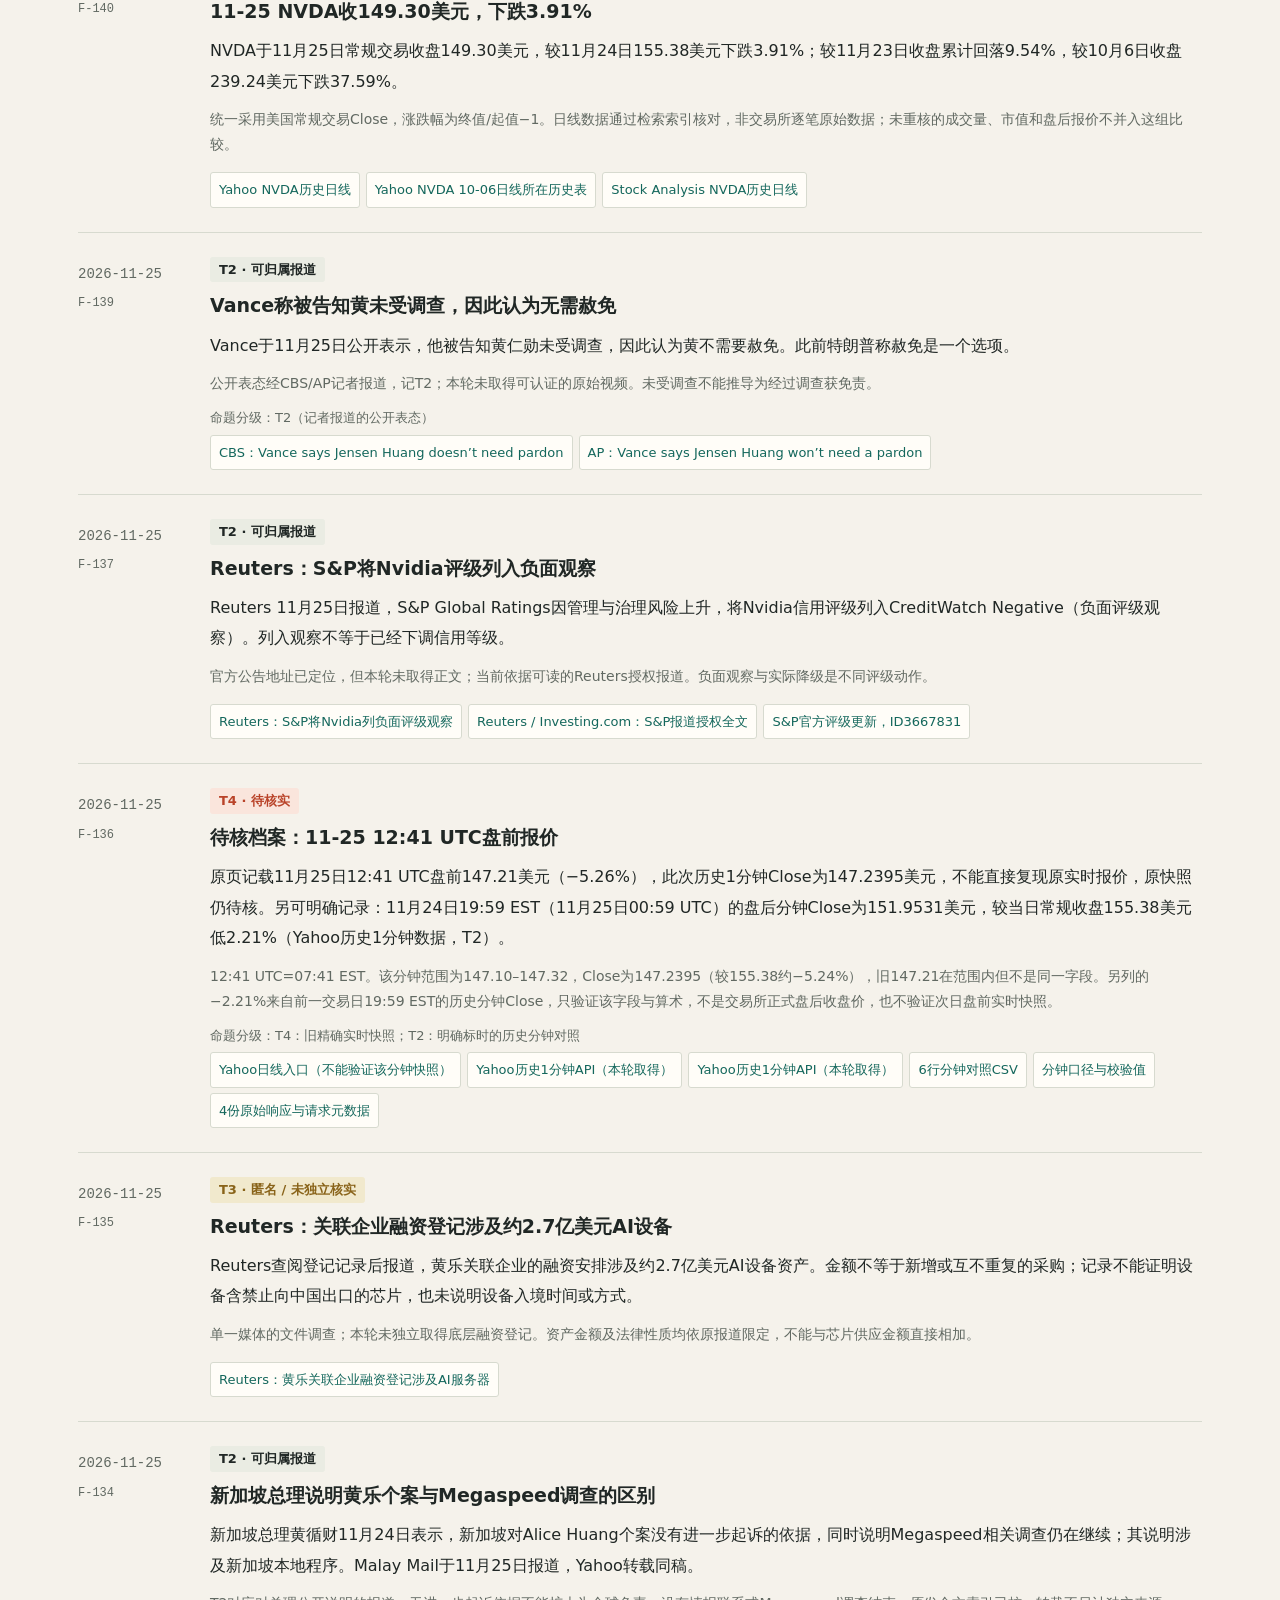
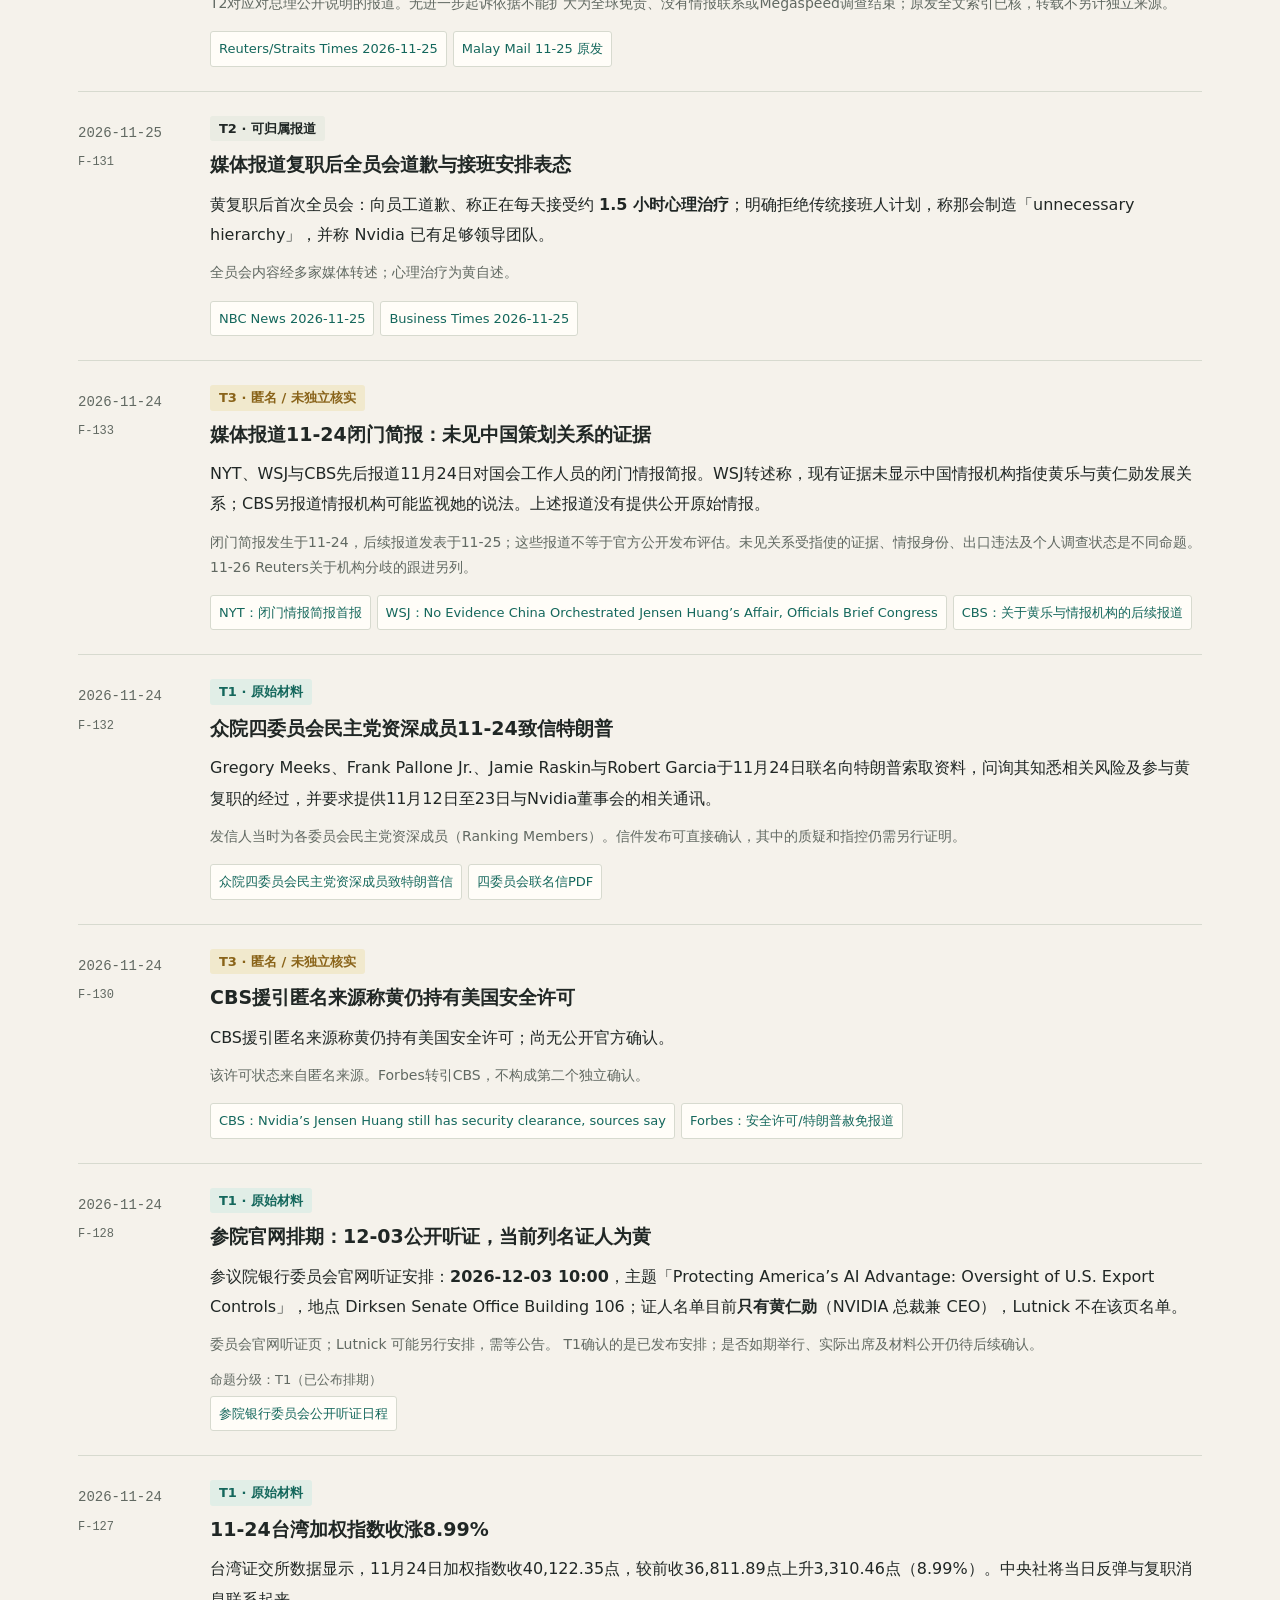
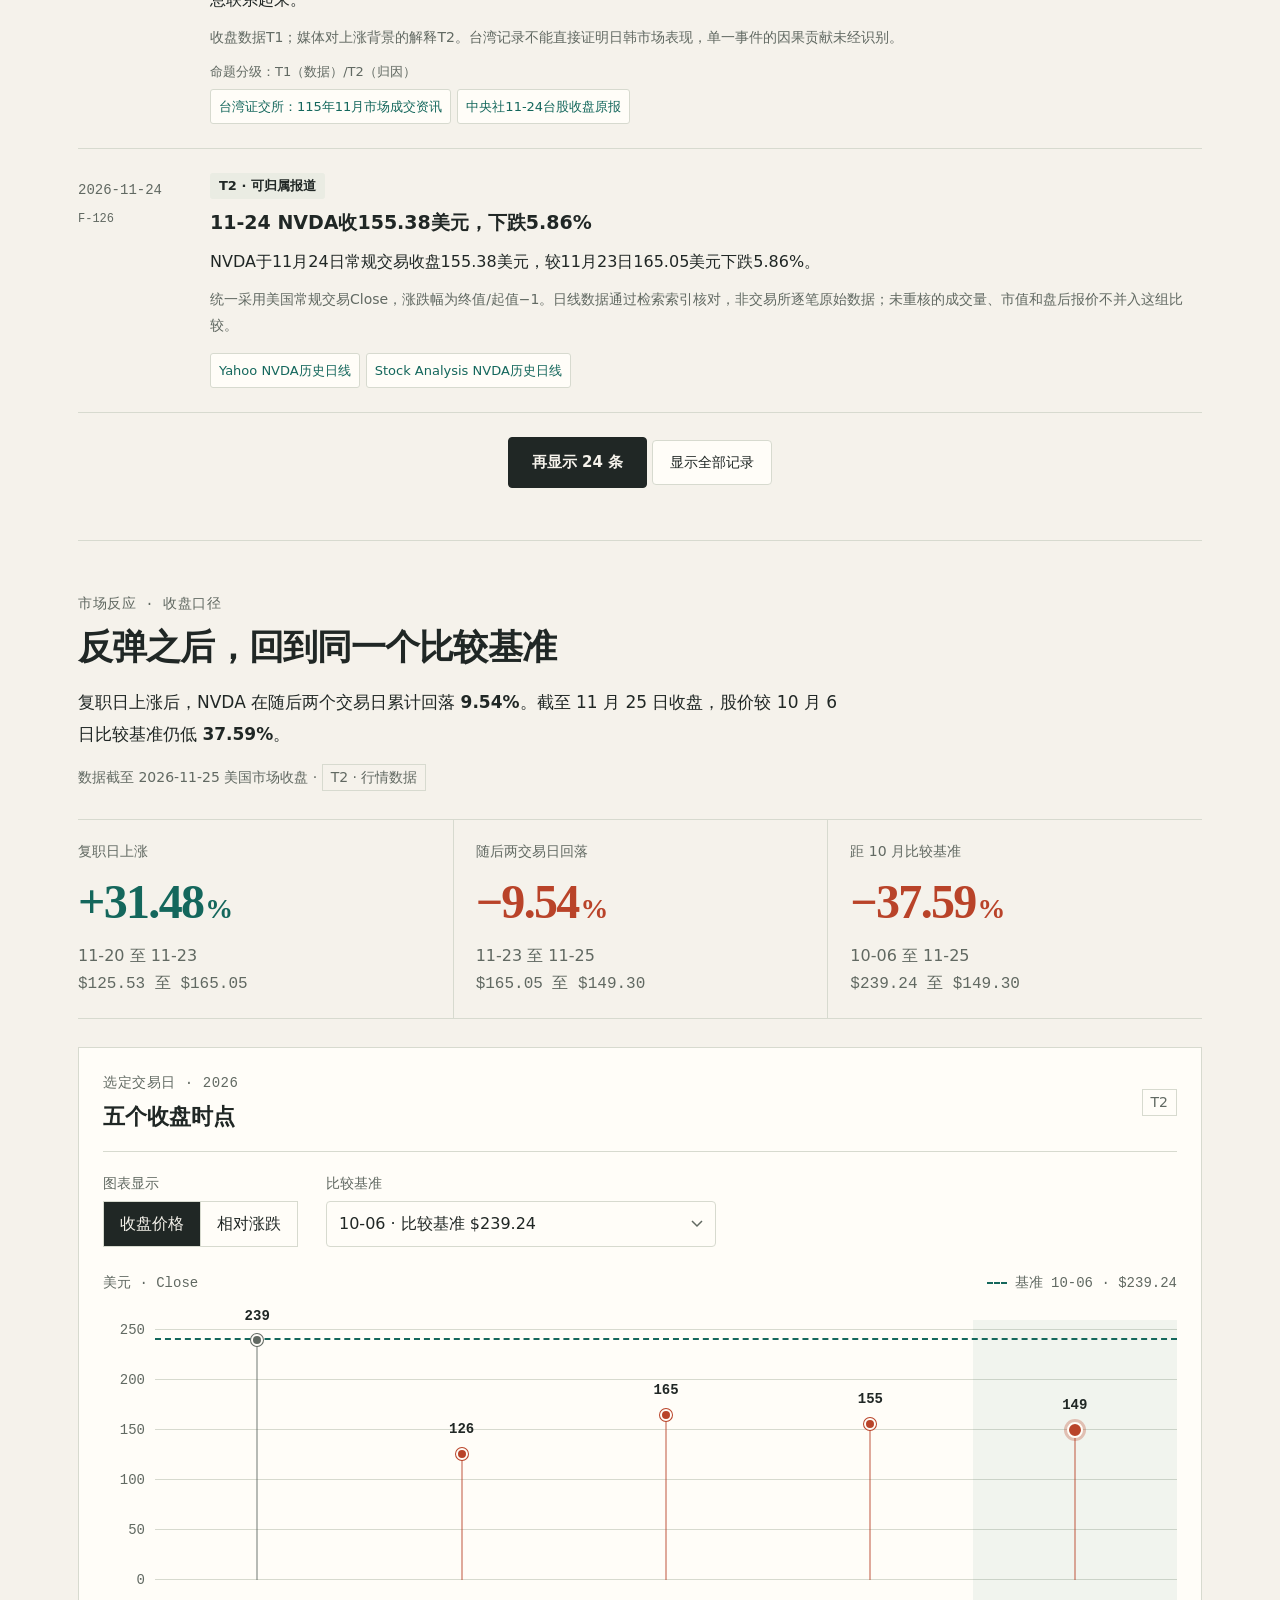
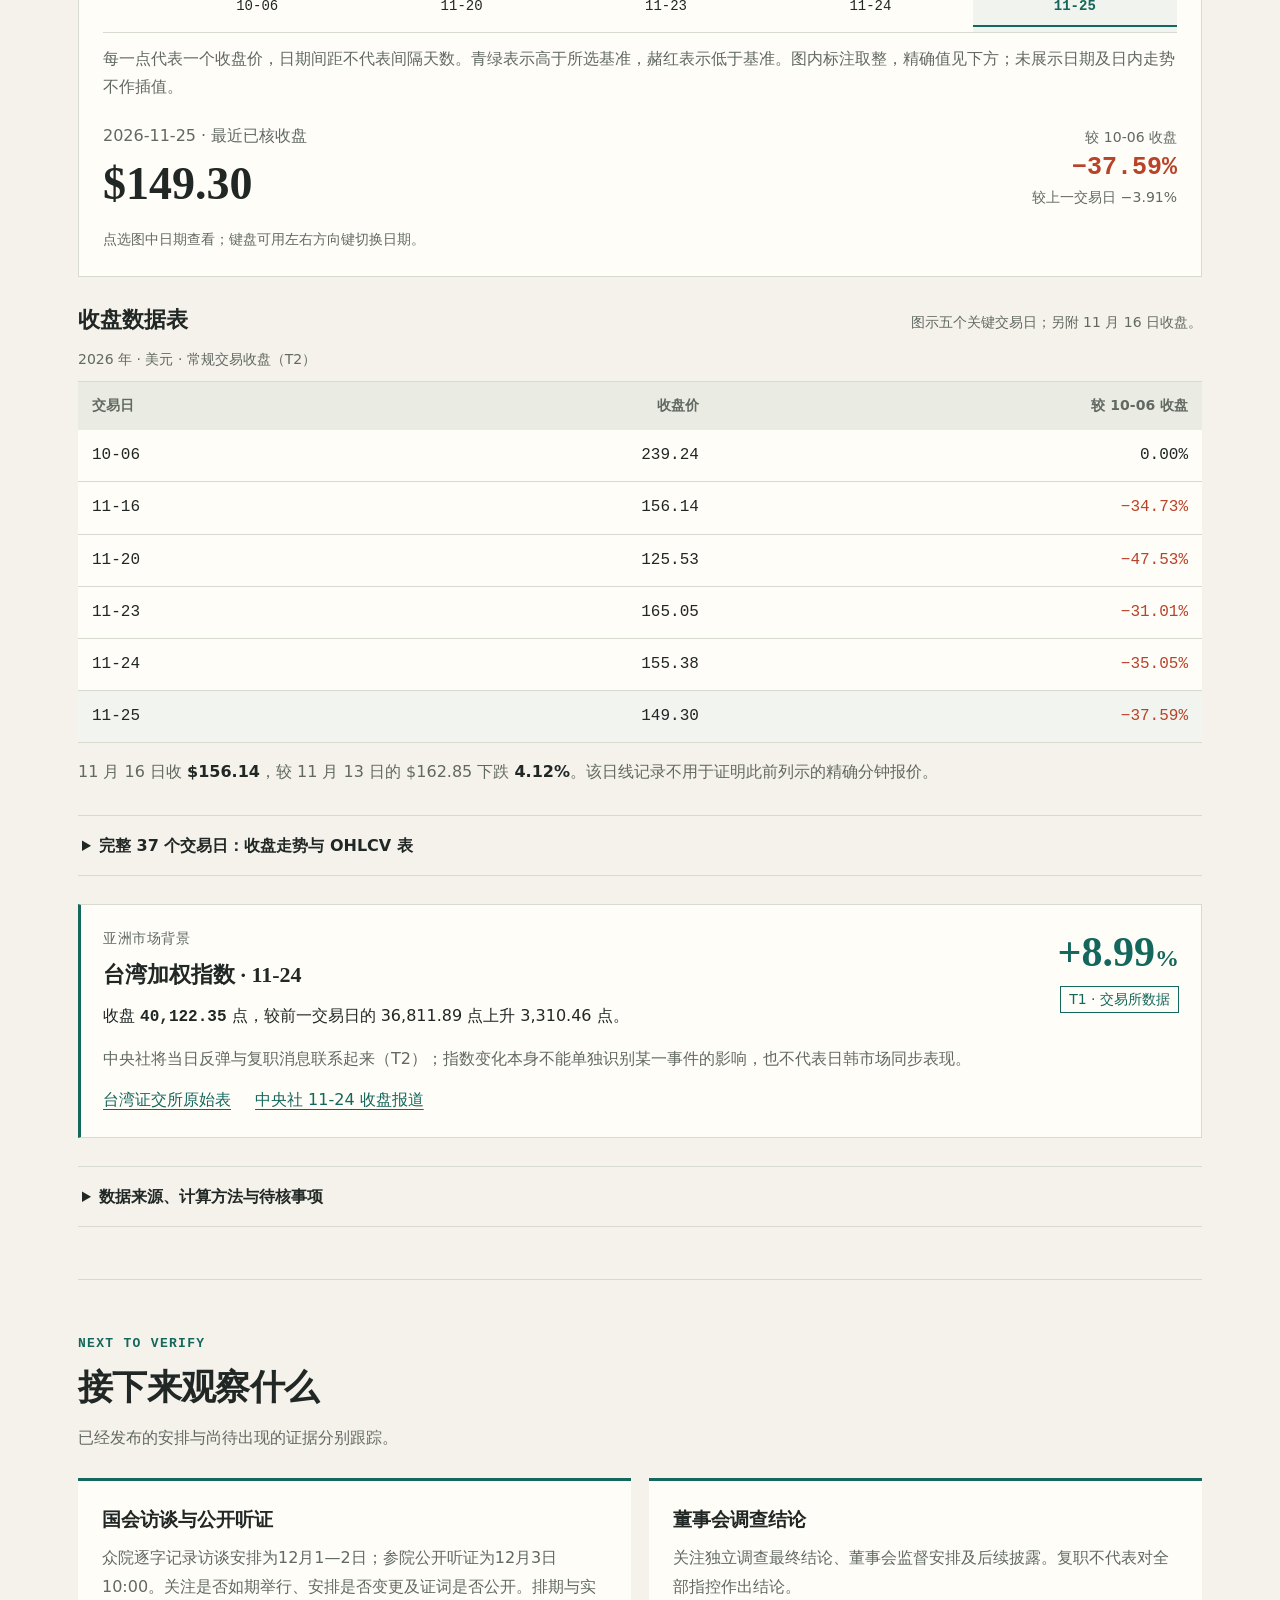
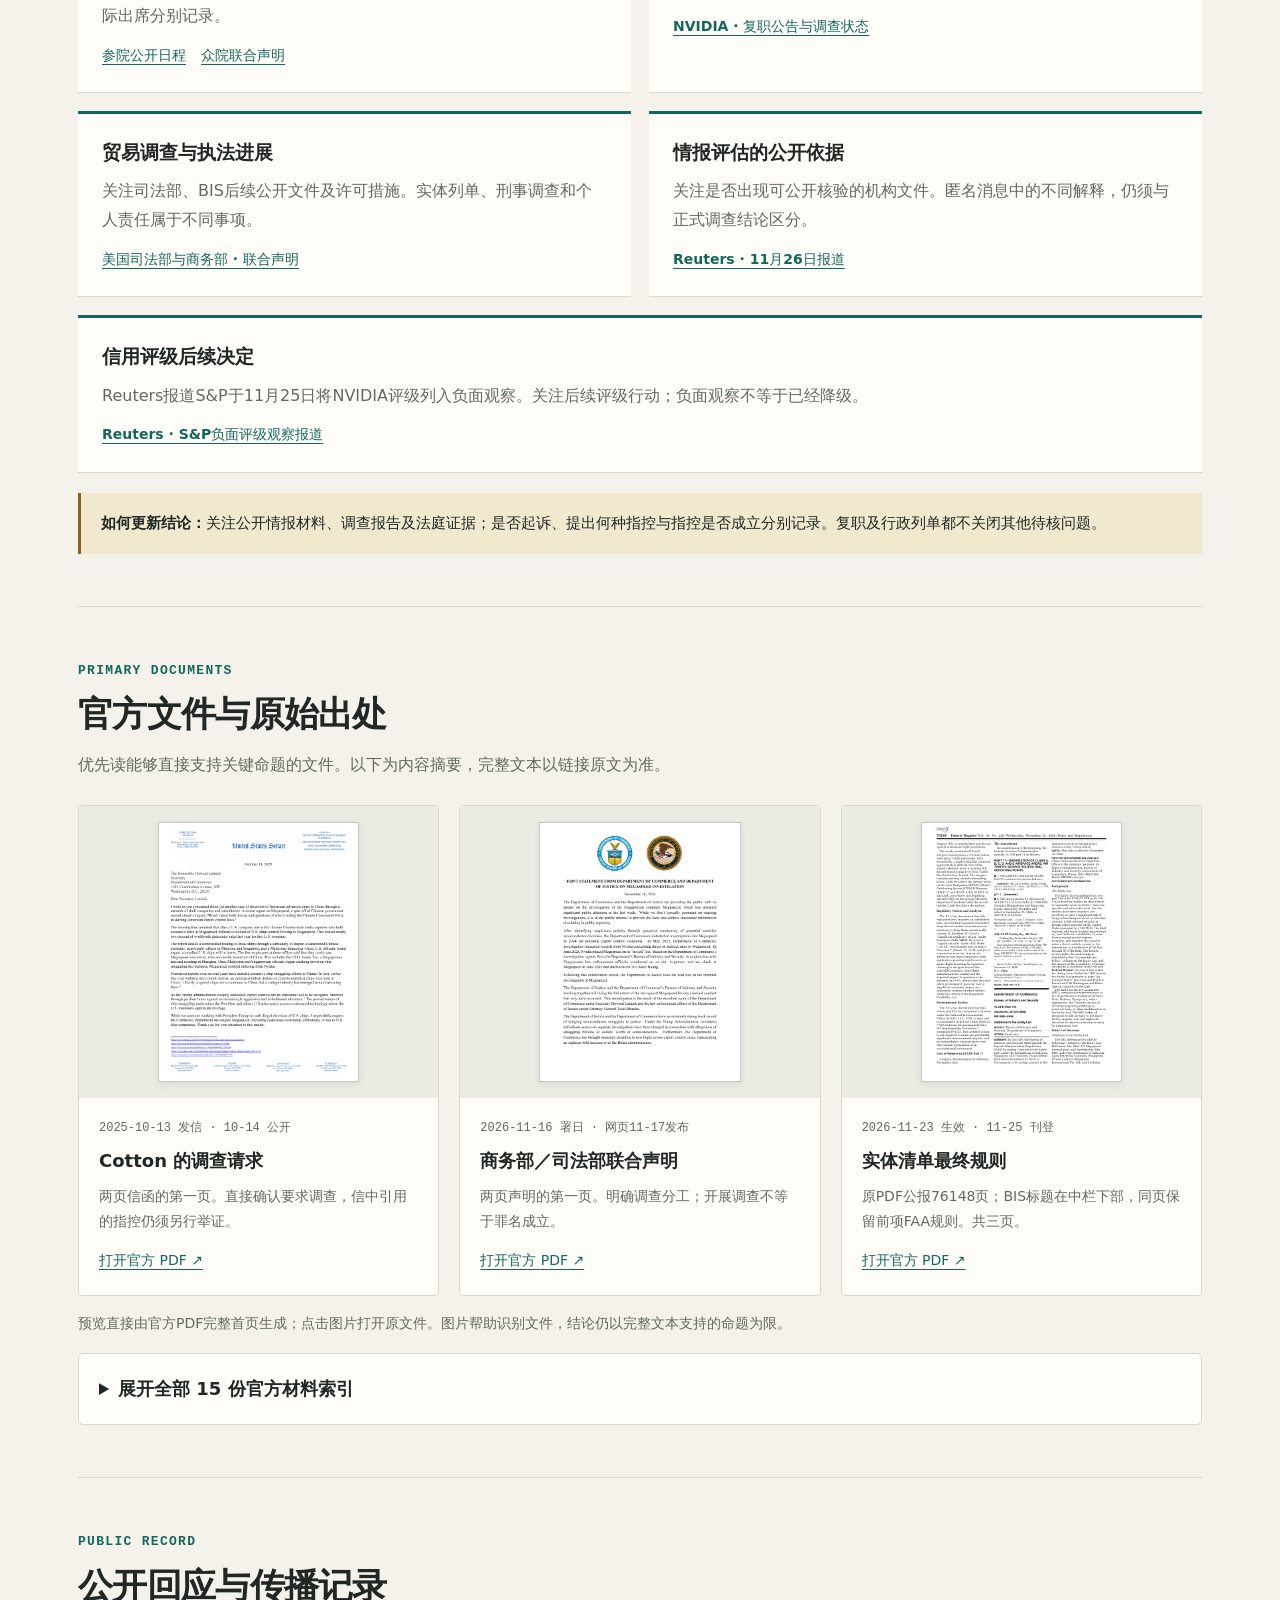
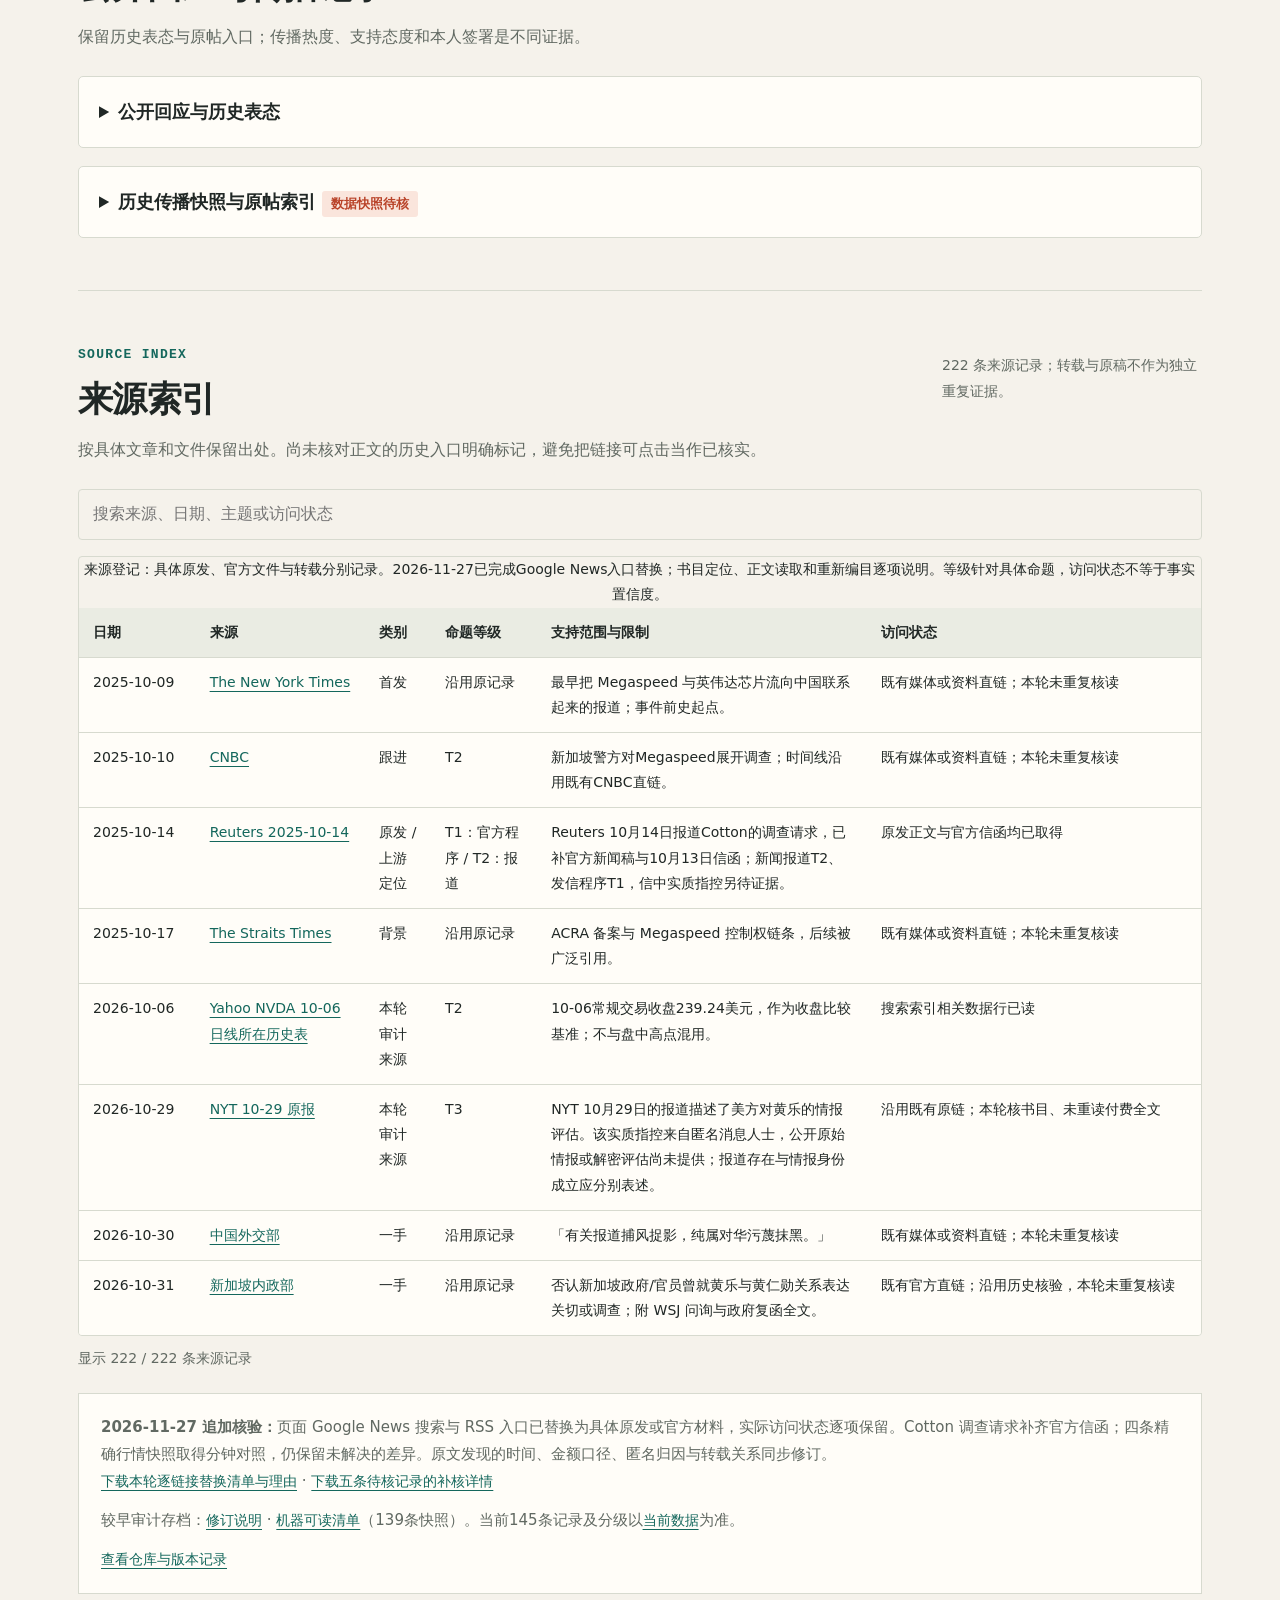
==== commit a6a25eaf: "Publish source-audited timeline and TLDR with restored relationship map Publish both editions with z" ====
--- a/index.html
+++ b/index.html
@@ -1,4 +1,4 @@
-<!doctype html><html lang="zh-CN"><head><meta charset="utf-8"><meta name="viewport" content="width=device-width,initial-scale=1"><meta name="color-scheme" content="light dark"><title>黄仁勋事件档案 · 完整时间线与信源</title><meta name="description" content="黄仁勋事件的公开记录与信源审计：区分官方文件、媒体报道与待核判断。2026-11-27更新；完整时间线与TLDR同源。"><link rel="icon" href="data:image/svg+xml,%3Csvg xmlns=%27http://www.w3.org/2000/svg%27 viewBox=%270 0 64 64%27%3E%3Crect width=%2764%27 height=%2764%27 fill=%27%2314675c%27/%3E%3Ctext x=%2732%27 y=%2745%27 text-anchor=%27middle%27 fill=%27white%27 font-size=%2740%27 font-family=%27Georgia%27%3EN%3C/text%3E%3C/svg%3E"><link rel="stylesheet" href="assets/site.css"><link rel="stylesheet" href="assets/market.css"><script defer src="assets/site.js"></script><script defer src="assets/market.js"></script></head><body class="full"><a class="skip" href="#main">跳到正文</a><header class="frame"><div class="topbar"><a class="brand" href="index.html"><span class="brand-mark" aria-hidden="true">N</span><span>事件档案<br>PUBLIC RECORD</span></a><nav class="edition-tabs" aria-label="阅读版本"><a href="index.html" aria-current=page>完整版</a><a href="tldr.html" >TL;DR 速读</a></nav></div><div class="hero"><div><p class="eyebrow">NVIDIA · GOVERNANCE · EVIDENCE</p><h1>黄仁勋事件档案<em>事实、报道与未定问题</em></h1><p class="hero-dek">从公开报道到董事会去留，再到出口管制与国会问询。把已经发生的动作，与仍待证实的判断分开读。</p></div><aside class="hero-aside"><h2>当前状态</h2><p><strong>已复职，调查仍继续。</strong><br>行政列单已有官方文件；匿名情报判断仍需公开证据。每项结论都保留自己的来源与边界。</p></aside></div><div class="audit-stamp"><span>信源更新 <b>2026-11-27 · 北京时间</b></span><span>价格截至 <b>2026-11-25 美股收盘</b></span><span>资料日期按原文标注</span></div></header><div class="nav-shell"><nav class="frame section-nav" aria-label="章节导航"><a href="#summary">速读</a><a href="#overview">进展</a><a href="#timeline">时间线</a><a href="#network">证据边界</a><a href="#confidence">分级</a><a href="#market">市场</a><a href="#verdict">观察</a><a href="#docs">原始文件</a><a href="#sources-chapter">来源</a></nav></div><main class="frame" id="main"><section id="summary" class="section"><div class="section-head"><div><p class=eyebrow>TL;DR</p><h2>30 秒看懂</h2><p class=section-intro>从同一组资料中，分别呈现已经确认的动作与尚待证实的判断。</p></div></div><p class="summary-lead">黄仁勋已复职，独立调查继续；贸易限制已有正式文件，情报指控仍存分歧。股价比较统一采用常规交易收盘价。</p><div class="summary-grid"><article class="summary-card"><span class="badge t1">T1 · 原始材料</span><p class="small-label">公司治理</p><h3>复职已确认，独立调查继续</h3><p>NVIDIA董事会11月23日一致同意恢复黄仁勋总裁、CEO及董事职务；公司称独立调查继续进行。复职本身不代表调查已有结论。</p><div class="link-row"><a href="https://nvidianews.nvidia.com/news/nvidia-board-reinstates-jensen-huang-as-president-ceo-and-board-director" target="_blank" rel="noopener noreferrer">NVIDIA · 11月23日复职公告</a></div></article><article class="summary-card"><span class="badge t1">T1 · 原始材料</span><p class="small-label">出口管制</p><h3>Megaspeed实体列单已生效</h3><p>BIS将Megaspeed等七家实体列入实体清单：11月23日生效、25日刊登公报。相关EAR物项须申请许可，原则为推定拒绝；列单不等于刑事定罪。</p><div class="link-row"><a href="https://www.govinfo.gov/content/pkg/FR-2026-11-25/html/2026-23999.htm" target="_blank" rel="noopener noreferrer">《联邦公报》· 最终规则2026-23999</a></div></article><article class="summary-card"><span class="badge t3">T3 · 匿名 / 未独立核实</span><p class="small-label">情报评估</p><h3>匿名情报评估仍有分歧</h3><p>Reuters于11月26日援引匿名知情人士称，美方官员对情报的解释存在分歧。这是媒体对匿名评估的报道，尚无公开机构一致结论。</p><div class="link-row"><a href="https://www.reuters.com/world/us/us-officials-divided-over-chinese-spying-allegations-following-jensen-huangs-2026-11-26/" target="_blank" rel="noopener noreferrer">Reuters · 11月26日情报评估分歧报道</a><a href="https://www.wsj.com/politics/national-security/no-evidence-china-orchestrated-jensen-huangs-affair-officials-brief-congress-00228bb7" target="_blank" rel="noopener noreferrer">WSJ · 闭门简报相关报道</a></div></article><article class="summary-card"><span class="badge t2">T2 · 可归属报道</span><p class="small-label">市场价格</p><h3>11月25日收盘149.30美元</h3><p>NVDA较10月6日收盘239.24美元下跌37.59%。两端均为常规交易收盘价；价格变化不能单独证明某一事件对股价的影响。</p><div class="link-row"><a href="https://finance.yahoo.com/quote/NVDA/history/" target="_blank" rel="noopener noreferrer">Yahoo Finance · NVDA历史收盘价</a></div></article></div><p class="reading-boundary"><b>阅读边界：</b>复职、行政列单与调查程序可以由原始文件确认；情报身份、知情程度及违法责任仍需分别举证。未被调查与经过调查获免责，是不同状态。</p><p class="short-cta"><a class="secondary-button" href="tldr.html">打开独立速读版</a></p></section><section id="overview" class="section"><div class="section-head"><div><p class=eyebrow>THE RECORD</p><h2>关键进展</h2><p class=section-intro>日期对应公开文件或报道的发生时点；后续评估变化单独记录。</p></div></div><div class="milestone-grid"><article class="milestone"><time>2026-11-08</time><h3>董事会宣布独立调查</h3><p>NVIDIA董事会宣布启动独立调查。调查程序与最终结论应分别看待。</p><div class="link-row"><a href="https://nvidianews.nvidia.com/news/statement-from-nvidia-board-of-directors" target="_blank" rel="noopener noreferrer">NVIDIA · 董事会声明</a></div></article><article class="milestone"><time>2026-11-12</time><h3>黄仁勋辞任，临时管理安排生效</h3><p>NVIDIA宣布黄仁勋辞去总裁、CEO及董事职务，即刻生效；Colette Kress出任临时CEO。</p><div class="link-row"><a href="https://nvidianews.nvidia.com/news/nvidia-announces-ceo-transition" target="_blank" rel="noopener noreferrer">NVIDIA · CEO交接公告</a></div></article><article class="milestone"><time>2026-11-17</time><h3>联合声明确认Megaspeed调查分工</h3><p>司法部与商务部发布联合声明：Megaspeed刑事调查由司法部主导，BIS继续协作。调查移交不等于调查终止。</p><div class="link-row"><a href="https://www.justice.gov/opa/pr/joint-statement-department-commerce-and-department-justice-megaspeed-investigation" target="_blank" rel="noopener noreferrer">美国司法部与商务部 · 联合声明</a></div></article><article class="milestone"><time>2026-11-23</time><h3>董事会一致恢复黄仁勋职务</h3><p>NVIDIA董事会宣布恢复黄仁勋总裁、CEO及董事职务，即刻生效；独立调查继续。</p><div class="link-row"><a href="https://nvidianews.nvidia.com/news/nvidia-board-reinstates-jensen-huang-as-president-ceo-and-board-director" target="_blank" rel="noopener noreferrer">NVIDIA · 董事会复职公告</a></div></article><article class="milestone"><time>2026-11-25</time><h3>实体清单规则刊登公报</h3><p>BIS最终规则正式刊登，将Megaspeed等七家实体列入实体清单；规则生效日为11月23日。</p><div class="link-row"><a href="https://www.govinfo.gov/content/pkg/FR-2026-11-25/html/2026-23999.htm" target="_blank" rel="noopener noreferrer">《联邦公报》· 91 FR 76148–76150</a></div></article><article class="milestone"><time>2026-11-26</time><h3>Reuters报道官员对情报解释不一</h3><p>报道援引匿名知情人士，反映不同官员的评估；不能把这些说法等同于已公开的机构正式结论。</p><div class="link-row"><a href="https://www.reuters.com/world/us/us-officials-divided-over-chinese-spying-allegations-following-jensen-huangs-2026-11-26/" target="_blank" rel="noopener noreferrer">Reuters · 情报评估分歧报道</a></div></article></div></section><section id="confidence" class="section"><div class="section-head"><div><p class=eyebrow>HOW TO READ</p><h2>证据分级</h2><p class=section-intro>分级针对具体命题，不是媒体排行榜，也不是概率评分。</p></div><p class=section-note>共 145 条事件与报道；按每条主等级计数。</p></div><div class="confidence-grid"><article class="confidence-cell"><span class="badge t1">T1</span><p class="confidence-count">34 <small>条</small></p><h3>直接核对材料</h3><p>官方文件、原始声明或原始数据。只证明该材料实际支持的命题。</p><button class="js-only" data-show-grade="T1">查看T1记录</button></article><article class="confidence-cell"><span class="badge t2">T2</span><p class="confidence-count">58 <small>条</small></p><h3>明确归属的报道</h3><p>公开发言的报道、具名数据及口径清楚的估算。</p><button class="js-only" data-show-grade="T2">查看T2记录</button></article><article class="confidence-cell"><span class="badge t3">T3</span><p class="confidence-count">48 <small>条</small></p><h3>仍需独立证据</h3><p>匿名消息、内部动因、未公开情报或未独立核实的调查结论。</p><button class="js-only" data-show-grade="T3">查看T3记录</button></article><article class="confidence-cell"><span class="badge t4">T4</span><p class="confidence-count">5 <small>条</small></p><h3>证据尚不充分</h3><p>缺少历史快照，或数据冲突未解决。待核不等于已证伪。</p><button class="js-only" data-show-grade="T4">查看T4记录</button></article></div><details class="method-details"><summary>分级、原文访问状态和“独立来源”怎样区分？</summary><p>一条记录可能包含不同等级的命题，条内说明会保留这些区别；这里的数量只按主等级归类。来源标为“全文、部分正文、仅索引、访问受限”等，与 T 级分别记录。找回原文链接不自动提升匿名指控的等级。</p><p>转载同一报道不计为多次独立确认。政府信函引用新闻报道，只能直接确认发信行为与信函内容；其中的指控需要独立证据。搜索入口及 RSS 跳转保留为检索辅助，不能代替原文。</p></details></section><section id="timeline" class="section"><div class="section-head"><div><p class=eyebrow>CHRONOLOGY</p><h2>完整时间线</h2><p class=section-intro>默认按最新日期排列。可以按关键词和证据等级筛选，每条保留出处与证据边界。</p></div></div><div class="timeline-toolbar js-only"><div class="toolbar-top"><label class="sr-only" for="timelineSearch">搜索事件、人物或来源</label><input id="timelineSearch" class="search-input" type="search" placeholder="搜索事件、人物、来源，例如 Megaspeed" autocomplete="off"><label class="sr-only" for="timelineSort">时间排序</label><select id="timelineSort" class="sort-select"><option value="desc">最新在前</option><option value="asc">最早在前</option></select></div><div class="filter-row"><span class="filter-label">证据等级</span><button class="filter-button" data-filter-grade="all" aria-pressed="true">全部</button><button class="filter-button" data-filter-grade="T1" aria-pressed="false">T1 原始材料</button><button class="filter-button" data-filter-grade="T2" aria-pressed="false">T2 报道</button><button class="filter-button" data-filter-grade="T3" aria-pressed="false">T3 未独立核实</button><button class="filter-button" data-filter-grade="T4" aria-pressed="false">T4 待核</button></div><p id="timelineResult" class="filter-result" role="status" aria-live="polite"></p></div><noscript><p class="noscript-message">当前显示全部记录。启用 JavaScript 后可按日期、关键词和证据等级筛选。</p></noscript><div class="events" id="eventList"><article class="event" id="update-20261126-intelligence" data-date="2026-11-26" data-order="144" data-grade="T3" data-search="reuters：美方官员对中国间谍指控的解释仍有分歧 reuters于11月26日援引五名匿名知情人士报道，美方官员对相关情报的解释存在分歧，fbi与cia人员的判断也有差异。报道没有提供足以公开核验的原始情报，不能把早期评估或后续简报概括成所有机构一致确认或一致排除间谍活动。 t3对应匿名情报叙述。与11-24闭门简报分别记录；“未见中国策划关系的证据”不能替代对情报身份、出口违法或黄本人是否受调查的判断。 reuters：us officials divided over chinese spying allegations"><div class="event-date"><time datetime="2026-11-26">2026-11-26</time><a href="#update-20261126-intelligence" aria-label="此条记录永久链接">update-20261126-intelligence</a></div><div><div class="event-top"><span class="badge t3">T3 · 匿名 / 未独立核实</span></div><h3>Reuters：美方官员对中国间谍指控的解释仍有分歧</h3><div class="event-body">Reuters于11月26日援引五名匿名知情人士报道，美方官员对相关情报的解释存在分歧，FBI与CIA人员的判断也有差异。报道没有提供足以公开核验的原始情报，不能把早期评估或后续简报概括成所有机构一致确认或一致排除间谍活动。</div><div class="event-note">T3对应匿名情报叙述。与11-24闭门简报分别记录；“未见中国策划关系的证据”不能替代对情报身份、出口违法或黄本人是否受调查的判断。</div><div class="event-sources"><a class="source-link" href="https://www.reuters.com/world/us/us-officials-divided-over-chinese-spying-allegations-following-jensen-huangs-2026-11-26/" target="_blank" rel="noopener noreferrer">Reuters：US officials divided over Chinese spying allegations</a></div></div></article><article class="event" id="update-20261125-dpa" data-date="2026-11-25" data-order="143" data-grade="T3" data-search="wapo：匿名来源称曾讨论dpa施压复职；五角大楼否认 wapo：匿名来源称曾讨论dpa施压复职；五角大楼否认。 仅为匿名来源描述的讨论，报道同时记载否认；未有已执行命令的证据。 wapo：pentagon officials floated using wartime law"><div class="event-date"><time datetime="2026-11-25">2026-11-25</time><a href="#update-20261125-dpa" aria-label="此条记录永久链接">update-20261125-dpa</a></div><div><div class="event-top"><span class="badge t3">T3 · 匿名 / 未独立核实</span></div><h3>WaPo：匿名来源称曾讨论DPA施压复职；五角大楼否认</h3><div class="event-body">WaPo：匿名来源称曾讨论DPA施压复职；五角大楼否认。</div><div class="event-note">仅为匿名来源描述的讨论，报道同时记载否认；未有已执行命令的证据。</div><div class="event-sources"><a class="source-link" href="https://www.washingtonpost.com/technology/2026/11/25/hegseth-pentagon-officials-floated-using-wartime-law-reappoint-nvidia-ceo/" target="_blank" rel="noopener noreferrer">WaPo：Pentagon officials floated using wartime law</a></div></div></article><article class="event" id="F-141" data-date="2026-11-25" data-order="142" data-grade="T3" data-search="reuters匿名报道复职前未启动正式调查的决策过程 reuters于11月25日以匿名官员叙述特朗普政府内部处理过程，报道称司法部在黄复职前未对他启动正式调查。这是内部过程报道，不是公开调查结论。 匿名过程t3；未启动调查与调查后认定无违法、无泄密或无国安风险不是同一命题。这里没有公开原始情报或司法结论。 reuters：how trump administration determined huang is not a security threat"><div class="event-date"><span id="fact-141" hidden></span><time datetime="2026-11-25">2026-11-25</time><a href="#F-141" aria-label="此条记录永久链接">F-141</a></div><div><div class="event-top"><span class="badge t3">T3 · 匿名 / 未独立核实</span></div><h3>Reuters匿名报道复职前未启动正式调查的决策过程</h3><div class="event-body">Reuters于11月25日以匿名官员叙述特朗普政府内部处理过程，报道称司法部在黄复职前未对他启动正式调查。这是内部过程报道，不是公开调查结论。</div><div class="event-note">匿名过程T3；未启动调查与调查后认定无违法、无泄密或无国安风险不是同一命题。这里没有公开原始情报或司法结论。</div><p class="mixed-note">命题分级：T3（匿名内部决策过程）</p><div class="event-sources"><a class="source-link" href="https://www.reuters.com/business/us-justice-department-did-not-open-probe-into-jensen-huang-before-reinstatement-2026-11-25/" target="_blank" rel="noopener noreferrer">Reuters：How Trump administration determined Huang is not a security threat</a></div></div></article><article class="event" id="F-140" data-date="2026-11-25" data-order="141" data-grade="T2" data-search="11-25 nvda收149.30美元，下跌3.91% nvda于11月25日常规交易收盘149.30美元，较11月24日155.38美元下跌3.91%；较11月23日收盘累计回落9.54%，较10月6日收盘239.24美元下跌37.59%。 统一采用美国常规交易close，涨跌幅为终值/起值−1。日线数据通过检索索引核对，非交易所逐笔原始数据；未重核的成交量、市值和盘后报价不并入这组比较。 yahoo nvda历史日线 yahoo nvda 10-06日线所在历史表 stock analysis nvda历史日线"><div class="event-date"><span id="fact-140" hidden></span><time datetime="2026-11-25">2026-11-25</time><a href="#F-140" aria-label="此条记录永久链接">F-140</a></div><div><div class="event-top"><span class="badge t2">T2 · 可归属报道</span></div><h3>11-25 NVDA收149.30美元，下跌3.91%</h3><div class="event-body">NVDA于11月25日常规交易收盘149.30美元，较11月24日155.38美元下跌3.91%；较11月23日收盘累计回落9.54%，较10月6日收盘239.24美元下跌37.59%。</div><div class="event-note">统一采用美国常规交易Close，涨跌幅为终值/起值−1。日线数据通过检索索引核对，非交易所逐笔原始数据；未重核的成交量、市值和盘后报价不并入这组比较。</div><div class="event-sources"><a class="source-link" href="https://finance.yahoo.com/quote/NVDA/history/" target="_blank" rel="noopener noreferrer">Yahoo NVDA历史日线</a><a class="source-link" href="https://finance.yahoo.com/quote/NVDA/history/?fr=yhssrp_catchall&amp;period1=917015400&amp;period2=1794497116" target="_blank" rel="noopener noreferrer">Yahoo NVDA 10-06日线所在历史表</a><a class="source-link" href="https://stockanalysis.com/stocks/nvda/history/?period=daily" target="_blank" rel="noopener noreferrer">Stock Analysis NVDA历史日线</a></div></div></article><article class="event" id="F-139" data-date="2026-11-25" data-order="140" data-grade="T2" data-search="vance称被告知黄未受调查，因此认为无需赦免 vance于11月25日公开表示，他被告知黄仁勋未受调查，因此认为黄不需要赦免。此前特朗普称赦免是一个选项。 公开表态经cbs/ap记者报道，记t2；本轮未取得可认证的原始视频。未受调查不能推导为经过调查获免责。 cbs：vance says jensen huang doesn’t need pardon ap：vance says jensen huang won’t need a pardon"><div class="event-date"><span id="fact-139" hidden></span><time datetime="2026-11-25">2026-11-25</time><a href="#F-139" aria-label="此条记录永久链接">F-139</a></div><div><div class="event-top"><span class="badge t2">T2 · 可归属报道</span></div><h3>Vance称被告知黄未受调查，因此认为无需赦免</h3><div class="event-body">Vance于11月25日公开表示，他被告知黄仁勋未受调查，因此认为黄不需要赦免。此前特朗普称赦免是一个选项。</div><div class="event-note">公开表态经CBS/AP记者报道，记T2；本轮未取得可认证的原始视频。未受调查不能推导为经过调查获免责。</div><p class="mixed-note">命题分级：T2（记者报道的公开表态）</p><div class="event-sources"><a class="source-link" href="https://www.cbsnews.com/news/vance-says-jensen-huang-doesnt-need-pardon/" target="_blank" rel="noopener noreferrer">CBS：Vance says Jensen Huang doesn’t need pardon</a><a class="source-link" href="https://apnews.com/article/a8d3d781f182317cbff28863d56add5d" target="_blank" rel="noopener noreferrer">AP：Vance says Jensen Huang won’t need a pardon</a></div></div></article><article class="event" id="F-137" data-date="2026-11-25" data-order="139" data-grade="T2" data-search="reuters：s&amp;p将nvidia评级列入负面观察 reuters 11月25日报道，s&amp;amp;p global ratings因管理与治理风险上升，将nvidia信用评级列入creditwatch negative（负面评级观察）。列入观察不等于已经下调信用等级。 官方公告地址已定位，但本轮未取得正文；当前依据可读的reuters授权报道。负面观察与实际降级是不同评级动作。 reuters：s&amp;p将nvidia列负面评级观察 reuters / investing.com：s&amp;p报道授权全文 s&amp;p官方评级更新，id3667831"><div class="event-date"><span id="fact-137" hidden></span><time datetime="2026-11-25">2026-11-25</time><a href="#F-137" aria-label="此条记录永久链接">F-137</a></div><div><div class="event-top"><span class="badge t2">T2 · 可归属报道</span></div><h3>Reuters：S&amp;P将Nvidia评级列入负面观察</h3><div class="event-body">Reuters 11月25日报道，S&amp;P Global Ratings因管理与治理风险上升，将Nvidia信用评级列入CreditWatch Negative（负面评级观察）。列入观察不等于已经下调信用等级。</div><div class="event-note">官方公告地址已定位，但本轮未取得正文；当前依据可读的Reuters授权报道。负面观察与实际降级是不同评级动作。</div><div class="event-sources"><a class="source-link" href="https://www.reuters.com/business/sp-global-places-nvidia-rating-creditwatch-negative-rising-management-governance-2026-11-25/" target="_blank" rel="noopener noreferrer">Reuters：S&amp;P将Nvidia列负面评级观察</a><a class="source-link" href="https://www.investing.com/news/stock-market-news/sp-global-places-nvidia-rating-on-creditwatch-negative-on-rising-management-and-governance-risks-5051352" target="_blank" rel="noopener noreferrer">Reuters / Investing.com：S&amp;P报道授权全文</a><a class="source-link" href="https://www.spglobal.com/ratings/en/regulatory/article/-/view/type/HTML/id/3667831" target="_blank" rel="noopener noreferrer">S&amp;P官方评级更新，ID3667831</a></div></div></article><article class="event" id="F-136" data-date="2026-11-25" data-order="138" data-grade="T4" data-search="待核档案：11-25 12:41 utc盘前报价 原页快照（待核）：11-25 美股盘前（12:41 utc）：nvda 报约 $147.21，较 11-24 收盘 $155.38 跌约 5.26%；常规交易尚未开盘。此前 11-24 盘后跌约 2.21%。 未附该时点带时间戳的原始响应；保留旧记录供追溯，暂不作为已核价格证据。滚动行情入口及历史日线不能验证分钟报价、当时高低价、盘前/盘后报价或累计成交量。 yahoo日线入口（不能验证该分钟快照）"><div class="event-date"><span id="fact-136" hidden></span><time datetime="2026-11-25">2026-11-25</time><a href="#F-136" aria-label="此条记录永久链接">F-136</a></div><div><div class="event-top"><span class="badge t4">T4 · 待核实</span></div><h3>待核档案：11-25 12:41 UTC盘前报价</h3><div class="event-body">原页快照（待核）：11-25 美股盘前（12:41 UTC）：NVDA 报约 $147.21，较 11-24 收盘 $155.38 跌约 5.26%；常规交易尚未开盘。此前 11-24 盘后跌约 2.21%。</div><div class="event-note">未附该时点带时间戳的原始响应；保留旧记录供追溯，暂不作为已核价格证据。滚动行情入口及历史日线不能验证分钟报价、当时高低价、盘前/盘后报价或累计成交量。</div><p class="mixed-note">命题分级：T4（分钟/盘前快照缺原始时间戳响应）</p><div class="event-sources"><a class="source-link" href="https://finance.yahoo.com/quote/NVDA/history/" target="_blank" rel="noopener noreferrer">Yahoo日线入口（不能验证该分钟快照）</a></div></div></article><article class="event" id="F-135" data-date="2026-11-25" data-order="137" data-grade="T3" data-search="reuters：关联企业融资登记涉及约2.7亿美元ai设备 reuters查阅登记记录后报道，黄乐关联企业的融资安排涉及约2.7亿美元ai设备资产。金额不等于新增或互不重复的采购；记录不能证明设备含禁止向中国出口的芯片，也未说明设备入境时间或方式。 单一媒体的文件调查；本轮未独立取得底层融资登记。资产金额及法律性质均依原报道限定，不能与芯片供应金额直接相加。 reuters：黄乐关联企业融资登记涉及ai服务器"><div class="event-date"><span id="fact-135" hidden></span><time datetime="2026-11-25">2026-11-25</time><a href="#F-135" aria-label="此条记录永久链接">F-135</a></div><div><div class="event-top"><span class="badge t3">T3 · 匿名 / 未独立核实</span></div><h3>Reuters：关联企业融资登记涉及约2.7亿美元AI设备</h3><div class="event-body">Reuters查阅登记记录后报道，黄乐关联企业的融资安排涉及约2.7亿美元AI设备资产。金额不等于新增或互不重复的采购；记录不能证明设备含禁止向中国出口的芯片，也未说明设备入境时间或方式。</div><div class="event-note">单一媒体的文件调查；本轮未独立取得底层融资登记。资产金额及法律性质均依原报道限定，不能与芯片供应金额直接相加。</div><div class="event-sources"><a class="source-link" href="https://www.reuters.com/business/finance/alice-huang-linked-firms-listed-270-million-ai-servers-china-records-show-2026-11-25/" target="_blank" rel="noopener noreferrer">Reuters：黄乐关联企业融资登记涉及AI服务器</a></div></div></article><article class="event" id="F-134" data-date="2026-11-25" data-order="136" data-grade="T2" data-search="新加坡总理说明黄乐个案与megaspeed调查的区别 新加坡总理黄循财表示，新加坡对alice huang的调查「没有进一步起诉的依据」，但 megaspeed 相关调查仍在继续；并暗示在 megaspeed 调查中未获得美国足够协助。 总理公开表态；「无进一步起诉依据」不等于案件完全结束。 reuters/straits times 2026-11-25"><div class="event-date"><span id="fact-134" hidden></span><time datetime="2026-11-25">2026-11-25</time><a href="#F-134" aria-label="此条记录永久链接">F-134</a></div><div><div class="event-top"><span class="badge t2">T2 · 可归属报道</span></div><h3>新加坡总理说明黄乐个案与Megaspeed调查的区别</h3><div class="event-body">新加坡总理黄循财表示，新加坡对Alice Huang的调查「没有进一步起诉的依据」，但 Megaspeed 相关调查仍在继续；并暗示在 Megaspeed 调查中未获得美国足够协助。</div><div class="event-note">总理公开表态；「无进一步起诉依据」不等于案件完全结束。</div><div class="event-sources"><a class="source-link" href="https://www.straitstimes.com/singapore/singapore-finds-no-basis-for-further-prosecution-of-alice-huang-megaspeed-probe-continues-pm-wong" target="_blank" rel="noopener noreferrer">Reuters/Straits Times 2026-11-25</a></div></div></article><article class="event" id="F-131" data-date="2026-11-25" data-order="135" data-grade="T2" data-search="媒体报道复职后全员会道歉与接班安排表态 黄复职后首次全员会：向员工道歉、称正在每天接受约  1.5 小时心理治疗 ；明确拒绝传统接班人计划，称那会制造「unnecessary hierarchy」，并称 nvidia 已有足够领导团队。 全员会内容经多家媒体转述；心理治疗为黄自述。 nbc news 2026-11-25 business times 2026-11-25"><div class="event-date"><span id="fact-131" hidden></span><time datetime="2026-11-25">2026-11-25</time><a href="#F-131" aria-label="此条记录永久链接">F-131</a></div><div><div class="event-top"><span class="badge t2">T2 · 可归属报道</span></div><h3>媒体报道复职后全员会道歉与接班安排表态</h3><div class="event-body">黄复职后首次全员会：向员工道歉、称正在每天接受约 <b>1.5 小时心理治疗</b>；明确拒绝传统接班人计划，称那会制造「unnecessary hierarchy」，并称 Nvidia 已有足够领导团队。</div><div class="event-note">全员会内容经多家媒体转述；心理治疗为黄自述。</div><div class="event-sources"><a class="source-link" href="https://www.nbcnews.com/business/business-news/jensen-huang-nvidia-all-hands-succession-plan-rcna611100" target="_blank" rel="noopener noreferrer">NBC News 2026-11-25</a><a class="source-link" href="https://www.businesstimes.com.sg/companies-markets/nvidias-huang-hosts-all-hands-meeting-day-after-return-stands-lack-succession-planning" target="_blank" rel="noopener noreferrer">Business Times 2026-11-25</a></div></div></article><article class="event" id="F-133" data-date="2026-11-24" data-order="134" data-grade="T3" data-search="媒体报道11-24闭门简报：未见中国策划关系的证据 nyt、wsj与cbs先后报道11月24日对国会工作人员的闭门情报简报。wsj转述称，现有证据未显示中国情报机构指使黄乐与黄仁勋发展关系；cbs另报道情报机构可能监视她的说法。上述报道没有提供公开原始情报。 闭门简报发生于11-24，后续报道发表于11-25；这些报道不等于官方公开发布评估。未见关系受指使的证据、情报身份、出口违法及个人调查状态是不同命题。11-26 reuters关于机构分歧的跟进另列。 nyt：闭门情报简报首报 wsj：no evidence china orchestrated jensen huang’s affair, officials brief congress cbs：关于黄乐与情报机构的后续报道"><div class="event-date"><span id="fact-133" hidden></span><span id="fact-138" hidden></span><time datetime="2026-11-24">2026-11-24</time><a href="#F-133" aria-label="此条记录永久链接">F-133</a></div><div><div class="event-top"><span class="badge t3">T3 · 匿名 / 未独立核实</span></div><h3>媒体报道11-24闭门简报：未见中国策划关系的证据</h3><div class="event-body">NYT、WSJ与CBS先后报道11月24日对国会工作人员的闭门情报简报。WSJ转述称，现有证据未显示中国情报机构指使黄乐与黄仁勋发展关系；CBS另报道情报机构可能监视她的说法。上述报道没有提供公开原始情报。</div><div class="event-note">闭门简报发生于11-24，后续报道发表于11-25；这些报道不等于官方公开发布评估。未见关系受指使的证据、情报身份、出口违法及个人调查状态是不同命题。11-26 Reuters关于机构分歧的跟进另列。</div><div class="event-sources"><a class="source-link" href="https://www.nytimes.com/2026/11/24/us/politics/intelligence-nvidia-affair-congressional-briefing.html" target="_blank" rel="noopener noreferrer">NYT：闭门情报简报首报</a><a class="source-link" href="https://www.wsj.com/politics/national-security/no-evidence-china-orchestrated-jensen-huangs-affair-officials-brief-congress-00228bb7" target="_blank" rel="noopener noreferrer">WSJ：No Evidence China Orchestrated Jensen Huang’s Affair, Officials Brief Congress</a><a class="source-link" href="https://www.cbsnews.com/news/chinese-intel-may-have-surveilled-alice-huang-after-affair-nvidia-ceo/" target="_blank" rel="noopener noreferrer">CBS：关于黄乐与情报机构的后续报道</a></div></div></article><article class="event" id="F-132" data-date="2026-11-24" data-order="133" data-grade="T1" data-search="众院四委员会民主党资深成员11-24致信特朗普 gregory meeks、frank pallone jr.、jamie raskin与robert garcia于11月24日联名向特朗普索取资料，问询其知悉相关风险及参与黄复职的经过，并要求提供11月12日至23日与nvidia董事会的相关通讯。 发信人当时为各委员会民主党资深成员（ranking members）。信件发布可直接确认，其中的质疑和指控仍需另行证明。 众院四委员会民主党资深成员致特朗普信 四委员会联名信pdf"><div class="event-date"><span id="fact-132" hidden></span><time datetime="2026-11-24">2026-11-24</time><a href="#F-132" aria-label="此条记录永久链接">F-132</a></div><div><div class="event-top"><span class="badge t1">T1 · 原始材料</span></div><h3>众院四委员会民主党资深成员11-24致信特朗普</h3><div class="event-body">Gregory Meeks、Frank Pallone Jr.、Jamie Raskin与Robert Garcia于11月24日联名向特朗普索取资料，问询其知悉相关风险及参与黄复职的经过，并要求提供11月12日至23日与Nvidia董事会的相关通讯。</div><div class="event-note">发信人当时为各委员会民主党资深成员（Ranking Members）。信件发布可直接确认，其中的质疑和指控仍需另行证明。</div><div class="event-sources"><a class="source-link" href="https://democrats-foreignaffairs.house.gov/2026/11/house-democrats-demand-answers-from-trump-on-nvidia/" target="_blank" rel="noopener noreferrer">众院四委员会民主党资深成员致特朗普信</a><a class="source-link" href="https://democrats-energycommerce.house.gov/sites/evo-subsites/democrats-energycommerce.house.gov/files/evo-media-document/2026.11.24-multi-committee-letter-to-president-trump-re-jensen-huang.pdf" target="_blank" rel="noopener noreferrer">四委员会联名信PDF</a></div></div></article><article class="event" id="F-130" data-date="2026-11-24" data-order="132" data-grade="T3" data-search="cbs援引匿名来源称黄仍持有美国安全许可 cbs援引匿名来源称黄仍持有美国安全许可；尚无公开官方确认。 该许可状态来自匿名来源。forbes转引cbs，不构成第二个独立确认。 cbs：nvidia’s jensen huang still has security clearance, sources say forbes：安全许可/特朗普赦免报道"><div class="event-date"><span id="fact-130" hidden></span><time datetime="2026-11-24">2026-11-24</time><a href="#F-130" aria-label="此条记录永久链接">F-130</a></div><div><div class="event-top"><span class="badge t3">T3 · 匿名 / 未独立核实</span></div><h3>CBS援引匿名来源称黄仍持有美国安全许可</h3><div class="event-body">CBS援引匿名来源称黄仍持有美国安全许可；尚无公开官方确认。</div><div class="event-note">该许可状态来自匿名来源。Forbes转引CBS，不构成第二个独立确认。</div><div class="event-sources"><a class="source-link" href="https://www.cbsnews.com/news/nvidia-jensen-huang-security-clearance-todd-blanche/" target="_blank" rel="noopener noreferrer">CBS：Nvidia’s Jensen Huang still has security clearance, sources say</a><a class="source-link" href="https://tollbit.forbes.com/sites/siladityaray/2026/11/25/trump-says-hes-open-to-pardoning-nvidia-ceo-jensen-huang-who-reportedly-still-holds-security-clearance" target="_blank" rel="noopener noreferrer">Forbes：安全许可/特朗普赦免报道</a></div></div></article><article class="event" id="F-128" data-date="2026-11-24" data-order="131" data-grade="T1" data-search="参院官网排期：12-03公开听证，当前列名证人为黄 参议院银行委员会官网听证安排： 2026-12-03 10:00 ，主题「protecting america’s ai advantage: oversight of u.s. export controls」，地点 dirksen senate office building 106；证人名单目前 只有黄仁勋 （nvidia 总裁兼 ceo），lutnick 不在该页名单。 委员会官网听证页；lutnick 可能另行安排，需等公告。 t1确认的是已发布安排；是否如期举行、实际出席及材料公开仍待后续确认。 参院银行委员会公开听证日程"><div class="event-date"><span id="fact-128" hidden></span><time datetime="2026-11-24">2026-11-24</time><a href="#F-128" aria-label="此条记录永久链接">F-128</a></div><div><div class="event-top"><span class="badge t1">T1 · 原始材料</span></div><h3>参院官网排期：12-03公开听证，当前列名证人为黄</h3><div class="event-body">参议院银行委员会官网听证安排：<b>2026-12-03 10:00</b>，主题「Protecting America’s AI Advantage: Oversight of U.S. Export Controls」，地点 Dirksen Senate Office Building 106；证人名单目前<b>只有黄仁勋</b>（NVIDIA 总裁兼 CEO），Lutnick 不在该页名单。</div><div class="event-note">委员会官网听证页；Lutnick 可能另行安排，需等公告。 T1确认的是已发布安排；是否如期举行、实际出席及材料公开仍待后续确认。</div><p class="mixed-note">命题分级：T1（已公布排期）</p><div class="event-sources"><a class="source-link" href="https://www.banking.senate.gov/hearings/protecting-americas-ai-advantage-oversight-of-us-export-controls" target="_blank" rel="noopener noreferrer">参院银行委员会公开听证日程</a></div></div></article><article class="event" id="F-127" data-date="2026-11-24" data-order="130" data-grade="T1" data-search="11-24台湾加权指数收涨8.99% 台湾证交所数据显示，11月24日加权指数收40,122.35点，较前收36,811.89点上升3,310.46点（8.99%）。中央社将当日反弹与复职消息联系起来。 收盘数据t1；媒体对上涨背景的解释t2。台湾记录不能直接证明日韩市场表现，单一事件的因果贡献未经识别。 台湾证交所：115年11月市场成交资讯 中央社11-24台股收盘原报"><div class="event-date"><span id="fact-127" hidden></span><time datetime="2026-11-24">2026-11-24</time><a href="#F-127" aria-label="此条记录永久链接">F-127</a></div><div><div class="event-top"><span class="badge t1">T1 · 原始材料</span></div><h3>11-24台湾加权指数收涨8.99%</h3><div class="event-body">台湾证交所数据显示，11月24日加权指数收40,122.35点，较前收36,811.89点上升3,310.46点（8.99%）。中央社将当日反弹与复职消息联系起来。</div><div class="event-note">收盘数据T1；媒体对上涨背景的解释T2。台湾记录不能直接证明日韩市场表现，单一事件的因果贡献未经识别。</div><p class="mixed-note">命题分级：T1（数据）/T2（归因）</p><div class="event-sources"><a class="source-link" href="https://www.twse.com.tw/exchangeReport/FMTQIK?date=20261124&amp;response=html" target="_blank" rel="noopener noreferrer">台湾证交所：115年11月市场成交资讯</a><a class="source-link" href="https://www.cna.com.tw/news/afe/202611240129.aspx" target="_blank" rel="noopener noreferrer">中央社11-24台股收盘原报</a></div></div></article><article class="event" id="F-126" data-date="2026-11-24" data-order="129" data-grade="T2" data-search="11-24 nvda收155.38美元，下跌5.86% nvda于11月24日常规交易收盘155.38美元，较11月23日165.05美元下跌5.86%。 统一采用美国常规交易close，涨跌幅为终值/起值−1。日线数据通过检索索引核对，非交易所逐笔原始数据；未重核的成交量、市值和盘后报价不并入这组比较。 yahoo nvda历史日线 stock analysis nvda历史日线"><div class="event-date"><span id="fact-126" hidden></span><time datetime="2026-11-24">2026-11-24</time><a href="#F-126" aria-label="此条记录永久链接">F-126</a></div><div><div class="event-top"><span class="badge t2">T2 · 可归属报道</span></div><h3>11-24 NVDA收155.38美元，下跌5.86%</h3><div class="event-body">NVDA于11月24日常规交易收盘155.38美元，较11月23日165.05美元下跌5.86%。</div><div class="event-note">统一采用美国常规交易Close，涨跌幅为终值/起值−1。日线数据通过检索索引核对，非交易所逐笔原始数据；未重核的成交量、市值和盘后报价不并入这组比较。</div><div class="event-sources"><a class="source-link" href="https://finance.yahoo.com/quote/NVDA/history/" target="_blank" rel="noopener noreferrer">Yahoo NVDA历史日线</a><a class="source-link" href="https://stockanalysis.com/stocks/nvda/history/?period=daily" target="_blank" rel="noopener noreferrer">Stock Analysis NVDA历史日线</a></div></div></article><article class="event" id="F-125" data-date="2026-11-24" data-order="128" data-grade="T2" data-search="reuters报道复职决定引发的公司治理质疑 reuters 11-24 报道：nvidia 董事会迅速推翻对黄仁勋的决定，引发外界对董事会独立性、治理程序与「总统干预」的质疑；批评者要求董事会说明决策依据。 批评/分析报道，不是董事会正式回应。 reuters 2026-11-24"><div class="event-date"><span id="fact-125" hidden></span><time datetime="2026-11-24">2026-11-24</time><a href="#F-125" aria-label="此条记录永久链接">F-125</a></div><div><div class="event-top"><span class="badge t2">T2 · 可归属报道</span></div><h3>Reuters报道复职决定引发的公司治理质疑</h3><div class="event-body">Reuters 11-24 报道：Nvidia 董事会迅速推翻对黄仁勋的决定，引发外界对董事会独立性、治理程序与「总统干预」的质疑；批评者要求董事会说明决策依据。</div><div class="event-note">批评/分析报道，不是董事会正式回应。</div><div class="event-sources"><a class="source-link" href="https://news.google.com/rss/articles/[base64]?oc=5" target="_blank" rel="noopener noreferrer">Reuters 2026-11-24</a></div></div></article><article class="event" id="F-124" data-date="2026-11-24" data-order="127" data-grade="T2" data-search="reuters报道复职上涨后股价回落及风险重估 nvidia 股价在复职首日大涨约 31% 后，11-24 回落；reuters 称「euphoria wanes」，市场重新评估调查、国会与治理风险。 股价为盘中/收盘口径，具体点位未列。 reuters 2026-11-24"><div class="event-date"><span id="fact-124" hidden></span><time datetime="2026-11-24">2026-11-24</time><a href="#F-124" aria-label="此条记录永久链接">F-124</a></div><div><div class="event-top"><span class="badge t2">T2 · 可归属报道</span></div><h3>Reuters报道复职上涨后股价回落及风险重估</h3><div class="event-body">Nvidia 股价在复职首日大涨约 31% 后，11-24 回落；Reuters 称「euphoria wanes」，市场重新评估调查、国会与治理风险。</div><div class="event-note">股价为盘中/收盘口径，具体点位未列。</div><div class="event-sources"><a class="source-link" href="https://news.google.com/rss/articles/CBMiZ0FVX3lxTFBNTHFoNmVUSUx4UC1kSkV0QW1NZXVudWU3a21xZjZKX3BmNW0wNDQxcndXMU10S1FqOS1JUV9Ob056NUNaUTA4OGhMVlE2X0ZqVWRoLVYwVXc1eEhYWHpUZzU3ZVlJUFU?oc=5" target="_blank" rel="noopener noreferrer">Reuters 2026-11-24</a></div></div></article><article class="event" id="F-123" data-date="2026-11-24" data-order="126" data-grade="T2" data-search="schumer就出口管制问题提出指控并要求调查 美国参议院多数党领袖 schumer 指控黄仁勋违反美国出口管制法、非法向中国销售先进芯片；schumer 要求国会调查。 参议员公开指控；未经法院/监管认定，按 t2 转述。 此条确认的是议员提出指控；不表示出口违法已经得到法院或主管机关认定。 reuters 2026-11-24"><div class="event-date"><span id="fact-123" hidden></span><time datetime="2026-11-24">2026-11-24</time><a href="#F-123" aria-label="此条记录永久链接">F-123</a></div><div><div class="event-top"><span class="badge t2">T2 · 可归属报道</span></div><h3>Schumer就出口管制问题提出指控并要求调查</h3><div class="event-body">美国参议院多数党领袖 Schumer 指控黄仁勋违反美国出口管制法、非法向中国销售先进芯片；Schumer 要求国会调查。</div><div class="event-note">参议员公开指控；未经法院/监管认定，按 T2 转述。 此条确认的是议员提出指控；不表示出口违法已经得到法院或主管机关认定。</div><div class="event-sources"><a class="source-link" href="https://news.google.com/rss/articles/[base64]?oc=5" target="_blank" rel="noopener noreferrer">Reuters 2026-11-24</a></div></div></article><article class="event" id="edit143" data-date="2026-11-23" data-order="125" data-grade="T2" data-search="11-23 nvda收165.05美元，较前收上涨31.48% 董事会宣布复职当日，nvda常规交易收盘165.05美元，较11月20日收盘125.53美元上涨31.48%。 统一采用美国常规交易close，涨跌幅为终值/起值−1。日线数据通过检索索引核对，非交易所逐笔原始数据；未重核的成交量、市值和盘后报价不并入这组比较。 yahoo nvda历史日线 stock analysis nvda历史日线"><div class="event-date"><span id="fact-143" hidden></span><time datetime="2026-11-23">2026-11-23</time><a href="#edit143" aria-label="此条记录永久链接">edit143</a></div><div><div class="event-top"><span class="badge t2">T2 · 可归属报道</span></div><h3>11-23 NVDA收165.05美元，较前收上涨31.48%</h3><div class="event-body">董事会宣布复职当日，NVDA常规交易收盘165.05美元，较11月20日收盘125.53美元上涨31.48%。</div><div class="event-note">统一采用美国常规交易Close，涨跌幅为终值/起值−1。日线数据通过检索索引核对，非交易所逐笔原始数据；未重核的成交量、市值和盘后报价不并入这组比较。</div><div class="event-sources"><a class="source-link" href="https://finance.yahoo.com/quote/NVDA/history/" target="_blank" rel="noopener noreferrer">Yahoo NVDA历史日线</a><a class="source-link" href="https://stockanalysis.com/stocks/nvda/history/?period=daily" target="_blank" rel="noopener noreferrer">Stock Analysis NVDA历史日线</a></div></div></article><article class="event" id="edit142" data-date="2026-11-23" data-order="124" data-grade="T1" data-search="复职决定已确认，独立调查仍继续 nvidia董事会11月23日宣布一致恢复黄仁勋的总裁、ceo及董事职务，立即生效。官方公告同时表示独立调查将继续至完成。 复职决定t1；独立调查仍继续。董事会判断不能代替执法或司法机关的结论。 nvidia复职公告 nvidia newsroom / x 2026-11-23"><div class="event-date"><span id="fact-142" hidden></span><time datetime="2026-11-23">2026-11-23</time><a href="#edit142" aria-label="此条记录永久链接">edit142</a></div><div><div class="event-top"><span class="badge t1">T1 · 原始材料</span></div><h3>复职决定已确认，独立调查仍继续</h3><div class="event-body">NVIDIA董事会11月23日宣布一致恢复黄仁勋的总裁、CEO及董事职务，立即生效。官方公告同时表示独立调查将继续至完成。</div><div class="event-note">复职决定T1；独立调查仍继续。董事会判断不能代替执法或司法机关的结论。</div><div class="event-sources"><a class="source-link" href="https://nvidianews.nvidia.com/news/nvidia-board-reinstates-jensen-huang-as-president-ceo-and-board-director" target="_blank" rel="noopener noreferrer">NVIDIA复职公告</a><a class="source-link" href="https://x.com/nvidianewsroom/status/2124865060397019480" target="_blank" rel="noopener noreferrer">NVIDIA Newsroom / X 2026-11-23</a></div></div></article><article class="event" id="F-129" data-date="2026-11-23" data-order="123" data-grade="T1" data-search="众院三委员会确认12-01和02的逐字记录访谈安排 众议院中国问题特设委员会、外交委员会、情报委员会 11-23 联合声明：黄与 nvidia 总法律顾问 tim teter 已确认按此前计划于  12 月 1 日、12 月 2 日 接受  transcribed interviews （闭门录证）；并称董事会「简短内部调查和复职」不消除国安威胁与疑问。 三委员会联合声明；官方未逐一对应黄/teter 的具体日期。 t1确认的是已发布安排；是否如期举行、实际出席及材料公开仍待后续确认。 众院三委员会复职后联合声明"><div class="event-date"><span id="fact-129" hidden></span><time datetime="2026-11-23">2026-11-23</time><a href="#F-129" aria-label="此条记录永久链接">F-129</a></div><div><div class="event-top"><span class="badge t1">T1 · 原始材料</span></div><h3>众院三委员会确认12-01和02的逐字记录访谈安排</h3><div class="event-body">众议院中国问题特设委员会、外交委员会、情报委员会 11-23 联合声明：黄与 Nvidia 总法律顾问 Tim Teter 已确认按此前计划于 <b>12 月 1 日、12 月 2 日</b>接受 <b>transcribed interviews</b>（闭门录证）；并称董事会「简短内部调查和复职」不消除国安威胁与疑问。</div><div class="event-note">三委员会联合声明；官方未逐一对应黄/Teter 的具体日期。 T1确认的是已发布安排；是否如期举行、实际出席及材料公开仍待后续确认。</div><p class="mixed-note">命题分级：T1（已公布排期）</p><div class="event-sources"><a class="source-link" href="https://chinaselectcommittee.house.gov/media/press-releases/statement-on-jensen-huang-s-reinstatement-at-nvidia" target="_blank" rel="noopener noreferrer">众院三委员会复职后联合声明</a></div></div></article><article class="event" id="F-122" data-date="2026-11-23" data-order="122" data-grade="T2" data-search="arm宣布与rene haas续约至2033年 arm 宣布与 ceo rene haas 续约至  2033 年 ，结束其被视为 nvidia 继任热门人选的猜测；此前 nvidia 董事会/猎头曾接触 haas。 arm 公告/媒体转述；继任传闻至此降温。 investing.com 2026-11-23"><div class="event-date"><span id="fact-122" hidden></span><time datetime="2026-11-23">2026-11-23</time><a href="#F-122" aria-label="此条记录永久链接">F-122</a></div><div><div class="event-top"><span class="badge t2">T2 · 可归属报道</span></div><h3>Arm宣布与Rene Haas续约至2033年</h3><div class="event-body">Arm 宣布与 CEO Rene Haas 续约至 <b>2033 年</b>，结束其被视为 Nvidia 继任热门人选的猜测；此前 Nvidia 董事会/猎头曾接触 Haas。</div><div class="event-note">Arm 公告/媒体转述；继任传闻至此降温。</div><div class="event-sources"><a class="source-link" href="https://www.investing.com/news/stock-market-news/arm-locks-in-ceo-rene-haas-through-2033-ending-nvidia-succession-speculation-4402888" target="_blank" rel="noopener noreferrer">Investing.com 2026-11-23</a></div></div></article><article class="event" id="F-121" data-date="2026-11-23" data-order="121" data-grade="T3" data-search="nyt匿名报道黄乐与情报官员的联系 《纽约时报》援引知情人士：huang le在与黄仁勋交往期间，曾与中国国家安全部（mss）一名官员保持联系约一年；其丈夫也与国安部门有合作。报道称美方监控其逾一年。 匿名情报来源，不代表公开机构结论；公开原始情报尚未提供。 后续11-24简报报道及11-26 reuters分歧报道另列；相关命题尚无公开原始情报可独立核验。 nyt（la presse 转述）2026-11-23 cna 2026-11-23 reuters：us officials divided over chinese spying allegations"><div class="event-date"><span id="fact-121" hidden></span><time datetime="2026-11-23">2026-11-23</time><a href="#F-121" aria-label="此条记录永久链接">F-121</a></div><div><div class="event-top"><span class="badge t3">T3 · 匿名 / 未独立核实</span></div><h3>NYT匿名报道黄乐与情报官员的联系</h3><div class="event-body">《纽约时报》援引知情人士：Huang Le在与黄仁勋交往期间，曾与中国国家安全部（MSS）一名官员保持联系约一年；其丈夫也与国安部门有合作。报道称美方监控其逾一年。</div><div class="event-note">匿名情报来源，不代表公开机构结论；公开原始情报尚未提供。 后续11-24简报报道及11-26 Reuters分歧报道另列；相关命题尚无公开原始情报可独立核验。</div><div class="event-sources"><a class="source-link" href="https://uk.lapresse.it/world-en/2026/11/23/nyt-alice-huang-in-contact-with-chinese-intelligence-services" target="_blank" rel="noopener noreferrer">NYT（La Presse 转述）2026-11-23</a><a class="source-link" href="https://www.channelnewsasia.com/world/alice-huang-contact-china-spy-agency-nvidia-jensen-huang-affair-6549991" target="_blank" rel="noopener noreferrer">CNA 2026-11-23</a><a class="source-link" href="https://www.reuters.com/world/us/us-officials-divided-over-chinese-spying-allegations-following-jensen-huangs-2026-11-26/" target="_blank" rel="noopener noreferrer">Reuters：US officials divided over Chinese spying allegations</a></div></div></article><article class="event" id="F-120" data-date="2026-11-23" data-order="120" data-grade="T2" data-search="11-23美国当地返岗；reuters 11-24更新现场报道 reuters报道黄仁勋于11月23日返回圣克拉拉总部并获现场员工欢迎，他表示第二次任职会做得更好。 reuters正文更新于11-24，url保留早期日期。返岗发生于11-23美国当地；现场欢迎不代表全体员工支持率或公开信签署情况。 reuters：jensen huang returns to nvidia, vows to be a better ceo reuters / investing.com：返岗现场报道"><div class="event-date"><span id="fact-120" hidden></span><time datetime="2026-11-23">2026-11-23</time><a href="#F-120" aria-label="此条记录永久链接">F-120</a></div><div><div class="event-top"><span class="badge t2">T2 · 可归属报道</span></div><h3>11-23美国当地返岗；Reuters 11-24更新现场报道</h3><div class="event-body">Reuters报道黄仁勋于11月23日返回圣克拉拉总部并获现场员工欢迎，他表示第二次任职会做得更好。</div><div class="event-note">Reuters正文更新于11-24，URL保留早期日期。返岗发生于11-23美国当地；现场欢迎不代表全体员工支持率或公开信签署情况。</div><div class="event-sources"><a class="source-link" href="https://www.reuters.com/business/jensen-huang-steps-down-hands-on-kingmaker-behind-ai-boom-2026-11-12/" target="_blank" rel="noopener noreferrer">Reuters：Jensen Huang returns to Nvidia, vows to be a better CEO</a><a class="source-link" href="https://www.investing.com/news/stock-market-news/jensen-huangs-comeback-to-nvidia-underscores-his-outsized-grip-on-ai-5046711" target="_blank" rel="noopener noreferrer">Reuters / Investing.com：返岗现场报道</a></div></div></article><article class="event" id="F-119" data-date="2026-11-23" data-order="119" data-grade="T2" data-search="媒体跟进参院听证安排与议员反应 美国参议院银行委员会安排黄仁勋出席公开听证会（报道称 12-03）；多名议员批评 nvidia 恢复其职务，要求继续调查。 日期与出席形式以参院正式公告为准。 此为当时要求或报道；后续官方排期见12-01/02众院访谈与12-03参院听证记录。 politico 2026-11-23 benzinga 2026-11-23"><div class="event-date"><span id="fact-119" hidden></span><time datetime="2026-11-23">2026-11-23</time><a href="#F-119" aria-label="此条记录永久链接">F-119</a></div><div><div class="event-top"><span class="badge t2">T2 · 可归属报道</span></div><h3>媒体跟进参院听证安排与议员反应</h3><div class="event-body">美国参议院银行委员会安排黄仁勋出席公开听证会（报道称 12-03）；多名议员批评 Nvidia 恢复其职务，要求继续调查。</div><div class="event-note">日期与出席形式以参院正式公告为准。 此为当时要求或报道；后续官方排期见12-01/02众院访谈与12-03参院听证记录。</div><div class="event-sources"><a class="source-link" href="https://news.google.com/rss/articles/[base64]?oc=5" target="_blank" rel="noopener noreferrer">Politico 2026-11-23</a><a class="source-link" href="https://news.google.com/rss/articles/[base64]?oc=5" target="_blank" rel="noopener noreferrer">Benzinga 2026-11-23</a></div></div></article><article class="event" id="F-118" data-date="2026-11-23" data-order="118" data-grade="T1" data-search="bis将megaspeed等七家实体列入实体清单，11-23生效 bis最终规则将megaspeed international pte. ltd.等七家实体列入实体清单。规则于2026年11月23日生效、11月25日刊于《联邦公报》（91 fr 76148–76150；2026-23999）。涉及列单实体、受ear管辖物项的出口、再出口或境内转移须依规则申请许可，审查原则为推定拒绝。 t1仅指行政列单及许可规则。该规则不证明个人情报身份、知情程度或刑事有罪；具体交易适用及过渡条款以原文为准。 bis 最终规则：additions to the entity list bis 最终规则 pdf"><div class="event-date"><span id="fact-118" hidden></span><time datetime="2026-11-23">2026-11-23</time><a href="#F-118" aria-label="此条记录永久链接">F-118</a></div><div><div class="event-top"><span class="badge t1">T1 · 原始材料</span></div><h3>BIS将Megaspeed等七家实体列入实体清单，11-23生效</h3><div class="event-body">BIS最终规则将Megaspeed International Pte. Ltd.等七家实体列入实体清单。规则于2026年11月23日生效、11月25日刊于《联邦公报》（91 FR 76148–76150；2026-23999）。涉及列单实体、受EAR管辖物项的出口、再出口或境内转移须依规则申请许可，审查原则为推定拒绝。</div><div class="event-note">T1仅指行政列单及许可规则。该规则不证明个人情报身份、知情程度或刑事有罪；具体交易适用及过渡条款以原文为准。</div><div class="event-sources"><a class="source-link" href="https://www.govinfo.gov/content/pkg/FR-2026-11-25/html/2026-23999.htm" target="_blank" rel="noopener noreferrer">BIS 最终规则：Additions to the Entity List</a><a class="source-link" href="https://www.govinfo.gov/content/pkg/FR-2026-11-25/pdf/2026-23999.pdf" target="_blank" rel="noopener noreferrer">BIS 最终规则 PDF</a></div></div></article><article class="event" id="F-115" data-date="2026-11-22" data-order="117" data-grade="T2" data-search="bessent11-22未排除黄回归的可能性 美财长 bessent 11-22 拒绝排除黄仁勋重返 nvidia 的可能性，称「i assume he didn&amp;#x27;t know she was an alleged spy」；此前他曾要求 nvidia 从外部选 ceo、称需要 dramatic shakeup。 财长口径较此前「外部 ceo」明显软化；不构成正式支持。 ft/afr 2026-11-22 凤凰网 2026-11-22"><div class="event-date"><span id="fact-115" hidden></span><time datetime="2026-11-22">2026-11-22</time><a href="#F-115" aria-label="此条记录永久链接">F-115</a></div><div><div class="event-top"><span class="badge t2">T2 · 可归属报道</span></div><h3>Bessent11-22未排除黄回归的可能性</h3><div class="event-body">美财长 Bessent 11-22 拒绝排除黄仁勋重返 Nvidia 的可能性，称「I assume he didn&#x27;t know she was an alleged spy」；此前他曾要求 Nvidia 从外部选 CEO、称需要 dramatic shakeup。</div><div class="event-note">财长口径较此前「外部 CEO」明显软化；不构成正式支持。</div><div class="event-sources"><a class="source-link" href="https://finprism.org/bessent-huang-nvidia-return-comments" target="_blank" rel="noopener noreferrer">FT/AFR 2026-11-22</a><a class="source-link" href="https://original.ifeng.com/c/8yHJuFGlWn9" target="_blank" rel="noopener noreferrer">凤凰网 2026-11-22</a></div></div></article><article class="event" id="F-114" data-date="2026-11-22" data-order="116" data-grade="T3" data-search="economic times报道一名股东质疑董事会利益冲突 the economic times 11-22 报道：一名 nvidia 股东就董事会在黄仁勋去留决定中的利益冲突提出质疑；具体股东身份、持股与法律行动未详。 股东质疑为单源，未看到正式诉讼文件，按 t3。 the economic times 2026-11-22"><div class="event-date"><span id="fact-114" hidden></span><time datetime="2026-11-22">2026-11-22</time><a href="#F-114" aria-label="此条记录永久链接">F-114</a></div><div><div class="event-top"><span class="badge t3">T3 · 匿名 / 未独立核实</span></div><h3>Economic Times报道一名股东质疑董事会利益冲突</h3><div class="event-body">The Economic Times 11-22 报道：一名 Nvidia 股东就董事会在黄仁勋去留决定中的利益冲突提出质疑；具体股东身份、持股与法律行动未详。</div><div class="event-note">股东质疑为单源，未看到正式诉讼文件，按 T3。</div><div class="event-sources"><a class="source-link" href="https://news.google.com/rss/articles/[base64]?oc=5" target="_blank" rel="noopener noreferrer">The Economic Times 2026-11-22</a></div></div></article><article class="event" id="F-113" data-date="2026-11-22" data-order="115" data-grade="T2" data-search="媒体报道li ming在新加坡被起诉 新加坡法院案件/媒体报道：中国籍男子 li ming 因欺诈罪被起诉，案件与 megaspeed 及alice huang相关的 nvidia 芯片贸易有关；具体罪名与涉案金额以法庭文件为准。 案件报道；未取得法庭原文。 the economic times 2026-11-22"><div class="event-date"><span id="fact-113" hidden></span><time datetime="2026-11-22">2026-11-22</time><a href="#F-113" aria-label="此条记录永久链接">F-113</a></div><div><div class="event-top"><span class="badge t2">T2 · 可归属报道</span></div><h3>媒体报道Li Ming在新加坡被起诉</h3><div class="event-body">新加坡法院案件/媒体报道：中国籍男子 Li Ming 因欺诈罪被起诉，案件与 Megaspeed 及Alice Huang相关的 Nvidia 芯片贸易有关；具体罪名与涉案金额以法庭文件为准。</div><div class="event-note">案件报道；未取得法庭原文。</div><div class="event-sources"><a class="source-link" href="https://news.google.com/rss/articles/[base64]?oc=5" target="_blank" rel="noopener noreferrer">The Economic Times 2026-11-22</a></div></div></article><article class="event" id="F-109" data-date="2026-11-21" data-order="114" data-grade="T2" data-search="中文媒体记录请愿约20万签名及市值估算 每日经济新闻 11-21 报道：要求黄仁勋回归的请愿签名约 20 万；同日报道并称 nvidia 市值累计蒸发约 7.8 万亿元人民币。 签名数与市值为中文媒体口径，和英文媒体统计口径并列保留。 签名数量为当日报道口径；平台快照及签署者身份不在本轮重核范围。 每日经济新闻 2026-11-21"><div class="event-date"><span id="fact-109" hidden></span><time datetime="2026-11-21">2026-11-21</time><a href="#F-109" aria-label="此条记录永久链接">F-109</a></div><div><div class="event-top"><span class="badge t2">T2 · 可归属报道</span></div><h3>中文媒体记录请愿约20万签名及市值估算</h3><div class="event-body">每日经济新闻 11-21 报道：要求黄仁勋回归的请愿签名约 20 万；同日报道并称 Nvidia 市值累计蒸发约 7.8 万亿元人民币。</div><div class="event-note">签名数与市值为中文媒体口径，和英文媒体统计口径并列保留。 签名数量为当日报道口径；平台快照及签署者身份不在本轮重核范围。</div><div class="event-sources"><a class="source-link" href="https://news.google.com/rss/articles/CBMiZkFVX3lxTE1DY2VYSms0OU9BaER3OGRPZWpaU3NjenBGN1o5cmVBYm8zeWd4dkhmSThRRTdRUEphTEV4b0NxVjZKd2JlSUN3M0FEdFNVb0drenUxVGRSSjI2OVZfY2lkTlBVb3otZw?oc=5" target="_blank" rel="noopener noreferrer">每日经济新闻 2026-11-21</a></div></div></article><article class="event" id="F-108" data-date="2026-11-21" data-order="113" data-grade="T3" data-search="nyt报道黄乐与军方关联企业的商业联系 《纽约时报》11-21 调查报道：alice huang与多家与中国军方有联系的公司存在关联；报道未称其本人为中国间谍，商业关联本身不足以证明情报身份。 调查报道，关联不等于间谍身份；按 t3，避免推断。 后续11-24简报报道及11-26 reuters分歧报道另列；相关命题尚无公开原始情报可独立核验。 the new york times 2026-11-21 reuters：us officials divided over chinese spying allegations"><div class="event-date"><span id="fact-108" hidden></span><time datetime="2026-11-21">2026-11-21</time><a href="#F-108" aria-label="此条记录永久链接">F-108</a></div><div><div class="event-top"><span class="badge t3">T3 · 匿名 / 未独立核实</span></div><h3>NYT报道黄乐与军方关联企业的商业联系</h3><div class="event-body">《纽约时报》11-21 调查报道：Alice Huang与多家与中国军方有联系的公司存在关联；报道未称其本人为中国间谍，商业关联本身不足以证明情报身份。</div><div class="event-note">调查报道，关联不等于间谍身份；按 T3，避免推断。 后续11-24简报报道及11-26 Reuters分歧报道另列；相关命题尚无公开原始情报可独立核验。</div><div class="event-sources"><a class="source-link" href="https://news.google.com/rss/articles/CBMiigFBVV95cUxNVjhXZ2xYTDVHWE9xVzhIZVdLOVF3XzB2WEcxNnRlUFNCZzNvSDFtZG81UFZRTnJyLWJzTXdKbER1MExJcVhlUy11ckx1X1hnQjM0Z3NLNm1RMHlBSmdacjdOMHlfSDBSSUVHeVQ2bDQ1SWFVTUlHb2g5aVZWTGluWGt4TUtkMU5nSXc?oc=5" target="_blank" rel="noopener noreferrer">The New York Times 2026-11-21</a><a class="source-link" href="https://www.reuters.com/world/us/us-officials-divided-over-chinese-spying-allegations-following-jensen-huangs-2026-11-26/" target="_blank" rel="noopener noreferrer">Reuters：US officials divided over Chinese spying allegations</a></div></div></article><article class="event" id="F-107" data-date="2026-11-21" data-order="112" data-grade="T2" data-search="媒体报道辞任后的市值损失；区间口径不同 business insider 11-20 报道：黄仁勋辞职后 nvidia 市值一度蒸发约 1 万亿美元；livemint 11-21 称累计跌幅约 25%、市值损失约 1 万亿美元。不同口径的统计区间不同，数字保留并注明。 市值损失为盘中/区间口径，需以交易所收盘数据复核。 business insider 2026-11-20 livemint 2026-11-21"><div class="event-date"><span id="fact-107" hidden></span><time datetime="2026-11-21">2026-11-21</time><a href="#F-107" aria-label="此条记录永久链接">F-107</a></div><div><div class="event-top"><span class="badge t2">T2 · 可归属报道</span></div><h3>媒体报道辞任后的市值损失；区间口径不同</h3><div class="event-body">Business Insider 11-20 报道：黄仁勋辞职后 Nvidia 市值一度蒸发约 1 万亿美元；Livemint 11-21 称累计跌幅约 25%、市值损失约 1 万亿美元。不同口径的统计区间不同，数字保留并注明。</div><div class="event-note">市值损失为盘中/区间口径，需以交易所收盘数据复核。</div><div class="event-sources"><a class="source-link" href="https://news.google.com/rss/articles/[base64]?oc=5" target="_blank" rel="noopener noreferrer">Business Insider 2026-11-20</a><a class="source-link" href="https://news.google.com/rss/articles/[base64]?oc=5" target="_blank" rel="noopener noreferrer">Livemint 2026-11-21</a></div></div></article><article class="event" id="F-116" data-date="2026-11-20" data-order="111" data-grade="T2" data-search="11-20收盘较10-06收盘下跌47.53% nvda于11月20日收盘125.53美元，相对10月6日收盘239.24美元下跌47.53%。 统一采用美国常规交易close，涨跌幅为终值/起值−1。日线数据通过检索索引核对，非交易所逐笔原始数据；未重核的成交量、市值和盘后报价不并入这组比较。 yahoo nvda历史日线 yahoo nvda 10-06日线所在历史表 stock analysis nvda历史日线"><div class="event-date"><span id="fact-116" hidden></span><time datetime="2026-11-20">2026-11-20</time><a href="#F-116" aria-label="此条记录永久链接">F-116</a></div><div><div class="event-top"><span class="badge t2">T2 · 可归属报道</span></div><h3>11-20收盘较10-06收盘下跌47.53%</h3><div class="event-body">NVDA于11月20日收盘125.53美元，相对10月6日收盘239.24美元下跌47.53%。</div><div class="event-note">统一采用美国常规交易Close，涨跌幅为终值/起值−1。日线数据通过检索索引核对，非交易所逐笔原始数据；未重核的成交量、市值和盘后报价不并入这组比较。</div><div class="event-sources"><a class="source-link" href="https://finance.yahoo.com/quote/NVDA/history/" target="_blank" rel="noopener noreferrer">Yahoo NVDA历史日线</a><a class="source-link" href="https://finance.yahoo.com/quote/NVDA/history/?fr=yhssrp_catchall&amp;period1=917015400&amp;period2=1794497116" target="_blank" rel="noopener noreferrer">Yahoo NVDA 10-06日线所在历史表</a><a class="source-link" href="https://stockanalysis.com/stocks/nvda/history/?period=daily" target="_blank" rel="noopener noreferrer">Stock Analysis NVDA历史日线</a></div></div></article><article class="event" id="F-112" data-date="2026-11-20" data-order="110" data-grade="T2" data-search="bessent与特朗普关于会谈是否涉及黄的说法并列 美国财长 bessent 在 cnbc 称，特朗普本周访华/中美会谈中 没有 提及黄仁勋或间谍指控；但另有报道称特朗普称曾与习近平讨论黄。两种说法并列保留。 白宫/财长口径与特朗普公开表态存在冲突，按并列记录。 cnbc 2026-11-20"><div class="event-date"><span id="fact-112" hidden></span><time datetime="2026-11-20">2026-11-20</time><a href="#F-112" aria-label="此条记录永久链接">F-112</a></div><div><div class="event-top"><span class="badge t2">T2 · 可归属报道</span></div><h3>Bessent与特朗普关于会谈是否涉及黄的说法并列</h3><div class="event-body">美国财长 Bessent 在 CNBC 称，特朗普本周访华/中美会谈中<b>没有</b>提及黄仁勋或间谍指控；但另有报道称特朗普称曾与习近平讨论黄。两种说法并列保留。</div><div class="event-note">白宫/财长口径与特朗普公开表态存在冲突，按并列记录。</div><div class="event-sources"><a class="source-link" href="https://www.cnbc.com/video/2026/11/20/treasury-secretary-bessent-jensen-huang-did-not-come-up-in-trumps-talks-in-china.html" target="_blank" rel="noopener noreferrer">CNBC 2026-11-20</a></div></div></article><article class="event" id="F-106" data-date="2026-11-20" data-order="109" data-grade="T3" data-search="wired：匿名来源称缺乏坦诚是董事会接受辞任的重要动因 wired于11月20日援引两名了解董事会讨论的人士，称黄缺乏坦诚是董事会接受辞任的重要动因。这是匿名来源对内部决策的解释。nyt另有管理文化调查报道；该报道的书目已定位，正文访问受限，不能据此断言董事会作出了正式的诚信或管理风格调查结论。 内部决策动因来自匿名消息人士，t3。媒体所引内部讲话也不等于公开调查结论。 wired：jensen huang’s ‘lying’ alarmed nvidia board nyt：nvidia 管理文化调查"><div class="event-date"><span id="fact-106" hidden></span><span id="fact-117" hidden></span><time datetime="2026-11-20">2026-11-20</time><a href="#F-106" aria-label="此条记录永久链接">F-106</a></div><div><div class="event-top"><span class="badge t3">T3 · 匿名 / 未独立核实</span></div><h3>WIRED：匿名来源称缺乏坦诚是董事会接受辞任的重要动因</h3><div class="event-body">WIRED于11月20日援引两名了解董事会讨论的人士，称黄缺乏坦诚是董事会接受辞任的重要动因。这是匿名来源对内部决策的解释。NYT另有管理文化调查报道；该报道的书目已定位，正文访问受限，不能据此断言董事会作出了正式的诚信或管理风格调查结论。</div><div class="event-note">内部决策动因来自匿名消息人士，T3。媒体所引内部讲话也不等于公开调查结论。</div><div class="event-sources"><a class="source-link" href="https://www.wired.com/story/jensen-huangs-lying-alarmed-nvidia-board-ahead-of-his-resignation/" target="_blank" rel="noopener noreferrer">WIRED：Jensen Huang’s ‘Lying’ Alarmed Nvidia Board</a><a class="source-link" href="https://www.nytimes.com/2026/11/20/technology/jensen-huang-nvidia-culture.html" target="_blank" rel="noopener noreferrer">NYT：Nvidia 管理文化调查</a></div></div></article><article class="event" id="F-110" data-date="2026-11-19" data-order="108" data-grade="T2" data-search="阿里巴巴在纽约被提起拟议股东集体诉讼 阿里巴巴在纽约被股东提起拟议集体诉讼：指控其 2024-2026 年报隐瞒与 megaspeed/alice huang 的关系及出口管制违规风险，抬高股价、欺诈股东。 诉讼为原告主张，法院尚未裁定。 reuters 2026-11-19"><div class="event-date"><span id="fact-110" hidden></span><time datetime="2026-11-19">2026-11-19</time><a href="#F-110" aria-label="此条记录永久链接">F-110</a></div><div><div class="event-top"><span class="badge t2">T2 · 可归属报道</span></div><h3>阿里巴巴在纽约被提起拟议股东集体诉讼</h3><div class="event-body">阿里巴巴在纽约被股东提起拟议集体诉讼：指控其 2024-2026 年报隐瞒与 Megaspeed/Alice Huang 的关系及出口管制违规风险，抬高股价、欺诈股东。</div><div class="event-note">诉讼为原告主张，法院尚未裁定。</div><div class="event-sources"><a class="source-link" href="https://www.galvnews.com/news_reuters/business/alibaba-defrauded-shareholders-by-concealing-ties-to-suspected-spy-in-nvidia-scandal-lawsuit-says/article_3dc81bb5-3f0a-5df3-99ef-348c04223299.html" target="_blank" rel="noopener noreferrer">Reuters 2026-11-19</a></div></div></article><article class="event" id="F-111" data-date="2026-11-18" data-order="107" data-grade="T2" data-search="穆迪维持aa1评级，展望由正面改为稳定 穆迪将 nvidia 信用评级展望由「正面」下调至「稳定」，理由为核心高管突然离职、缺乏正式继任计划带来治理与战略不确定性；评级维持 aa1。 评级展望调整，非评级下调。 彭博/环球时报 2026-11-20"><div class="event-date"><span id="fact-111" hidden></span><time datetime="2026-11-18">2026-11-18</time><a href="#F-111" aria-label="此条记录永久链接">F-111</a></div><div><div class="event-top"><span class="badge t2">T2 · 可归属报道</span></div><h3>穆迪维持Aa1评级，展望由正面改为稳定</h3><div class="event-body">穆迪将 Nvidia 信用评级展望由「正面」下调至「稳定」，理由为核心高管突然离职、缺乏正式继任计划带来治理与战略不确定性；评级维持 Aa1。</div><div class="event-note">评级展望调整，非评级下调。</div><div class="event-sources"><a class="source-link" href="https://news.qq.com/rain/a/20261120A04YGQ00" target="_blank" rel="noopener noreferrer">彭博/环球时报 2026-11-20</a></div></div></article><article class="event" id="F-105" data-date="2026-11-18" data-order="106" data-grade="T1" data-search="众院能源商务委员会要求nvidia与商务部最迟12-02提供简报 众院能源商务委员会主席brett guthrie于11月18日致函时任nvidia临时ceo colette kress，以及商务部长lutnick与副部长kessler，要求最迟12月2日提供简报。 官方函件确认的是简报要求与期限，不能据此确认简报已经举行；与12-03参院公开听证分别记录。 众院能源商务委员会：要求nvidia及商务部提供简报"><div class="event-date"><span id="fact-105" hidden></span><time datetime="2026-11-18">2026-11-18</time><a href="#F-105" aria-label="此条记录永久链接">F-105</a></div><div><div class="event-top"><span class="badge t1">T1 · 原始材料</span></div><h3>众院能源商务委员会要求Nvidia与商务部最迟12-02提供简报</h3><div class="event-body">众院能源商务委员会主席Brett Guthrie于11月18日致函时任Nvidia临时CEO Colette Kress，以及商务部长Lutnick与副部长Kessler，要求最迟12月2日提供简报。</div><div class="event-note">官方函件确认的是简报要求与期限，不能据此确认简报已经举行；与12-03参院公开听证分别记录。</div><div class="event-sources"><a class="source-link" href="https://energycommerce.house.gov/posts/chairman-guthrie-requests-briefings-from-nvidia-and-department-of-commerce-over-megaspeed-and-national-security-concerns" target="_blank" rel="noopener noreferrer">众院能源商务委员会：要求Nvidia及商务部提供简报</a></div></div></article><article class="event" id="F-104" data-date="2026-11-18" data-order="105" data-grade="T2" data-search="媒体报道穆迪将nvidia评级展望改为稳定 moody&amp;#x27;s 将 nvidia 信用评级展望下调至「stable」（稳定），时点在黄仁勋辞任之后；具体评级与理由以 moody&amp;#x27;s 报告为准。 转述评级行动；原文报告未直取。 investing.com 2026-11-18"><div class="event-date"><span id="fact-104" hidden></span><time datetime="2026-11-18">2026-11-18</time><a href="#F-104" aria-label="此条记录永久链接">F-104</a></div><div><div class="event-top"><span class="badge t2">T2 · 可归属报道</span></div><h3>媒体报道穆迪将Nvidia评级展望改为稳定</h3><div class="event-body">Moody&#x27;s 将 Nvidia 信用评级展望下调至「stable」（稳定），时点在黄仁勋辞任之后；具体评级与理由以 Moody&#x27;s 报告为准。</div><div class="event-note">转述评级行动；原文报告未直取。</div><div class="event-sources"><a class="source-link" href="https://news.google.com/rss/articles/[base64]?oc=5" target="_blank" rel="noopener noreferrer">Investing.com 2026-11-18</a></div></div></article><article class="event" id="F-103" data-date="2026-11-18" data-order="104" data-grade="T3" data-search="bloomberg匿名报道猎头接触arm ceo rene haas bloomberg 11-18 报道：nvidia 董事会聘请的猎头已接触 arm ceo rene haas，作为下一任 ceo 潜在候选人；arm 与 nvidia 未正式确认。 相关内部过程、动因或预测来自匿名来源，按t3。后续公开发生的结果不能倒推验证当时所有过程细节；本轮按页面原有来源描述调整等级，未重复核验原文。 bloomberg 2026-11-18"><div class="event-date"><span id="fact-103" hidden></span><time datetime="2026-11-18">2026-11-18</time><a href="#F-103" aria-label="此条记录永久链接">F-103</a></div><div><div class="event-top"><span class="badge t3">T3 · 匿名 / 未独立核实</span></div><h3>Bloomberg匿名报道猎头接触Arm CEO Rene Haas</h3><div class="event-body">Bloomberg 11-18 报道：Nvidia 董事会聘请的猎头已接触 Arm CEO Rene Haas，作为下一任 CEO 潜在候选人；Arm 与 Nvidia 未正式确认。</div><div class="event-note">相关内部过程、动因或预测来自匿名来源，按T3。后续公开发生的结果不能倒推验证当时所有过程细节；本轮按页面原有来源描述调整等级，未重复核验原文。</div><p class="mixed-note">命题分级：T3（匿名过程）</p><div class="event-sources"><a class="source-link" href="https://news.google.com/rss/articles/[base64]?oc=5" target="_blank" rel="noopener noreferrer">Bloomberg 2026-11-18</a></div></div></article><article class="event" id="F-102" data-date="2026-11-18" data-order="103" data-grade="T2" data-search="ackman公开批评董事会处理辞任的方式 bill ackman公开批评 nvidia 董事会，称其「rushed to judgment / panicked」，在处理黄仁勋辞职上「couldn&amp;#x27;t stand the heat」，并反对董事会拒绝回归的决定。 投资者个人公开表态；不代表董事会。 forbes 2026-11-18"><div class="event-date"><span id="fact-102" hidden></span><time datetime="2026-11-18">2026-11-18</time><a href="#F-102" aria-label="此条记录永久链接">F-102</a></div><div><div class="event-top"><span class="badge t2">T2 · 可归属报道</span></div><h3>Ackman公开批评董事会处理辞任的方式</h3><div class="event-body">Bill Ackman公开批评 Nvidia 董事会，称其「rushed to judgment / panicked」，在处理黄仁勋辞职上「couldn&#x27;t stand the heat」，并反对董事会拒绝回归的决定。</div><div class="event-note">投资者个人公开表态；不代表董事会。</div><div class="event-sources"><a class="source-link" href="https://news.google.com/rss/articles/[base64]?oc=5" target="_blank" rel="noopener noreferrer">Forbes 2026-11-18</a></div></div></article><article class="event" id="F-101" data-date="2026-11-18" data-order="102" data-grade="T2" data-search="11-18全员会：临时管理层公布员工激励安排 nvidia 11-18 举行黄仁勋辞职后首次全员大会：临时 ceo colette kress 宣布提前涨薪、发放股票，并称「let&amp;#x27;s move forward」；董事会明确表示黄不会回归。 员工大会细节来自录音/参会者转述；加薪与股权以公司公告为准。 wired 2026-11-18 tom&#x27;s hardware 2026-11-18"><div class="event-date"><span id="fact-101" hidden></span><time datetime="2026-11-18">2026-11-18</time><a href="#F-101" aria-label="此条记录永久链接">F-101</a></div><div><div class="event-top"><span class="badge t2">T2 · 可归属报道</span></div><h3>11-18全员会：临时管理层公布员工激励安排</h3><div class="event-body">Nvidia 11-18 举行黄仁勋辞职后首次全员大会：临时 CEO Colette Kress 宣布提前涨薪、发放股票，并称「let&#x27;s move forward」；董事会明确表示黄不会回归。</div><div class="event-note">员工大会细节来自录音/参会者转述；加薪与股权以公司公告为准。</div><div class="event-sources"><a class="source-link" href="https://news.google.com/rss/articles/CBMikAFBVV95cUxOS0t4T3ZJR2J0U1ZQOER1YkJfaThUR19VN1ZyQVYxQUV6bUZlME5vcXZFMzE0VVNtalZNZWZlVkZHalJ4VmdGMFlyM1FWSU45VVhsRExOY0VUOE1aeS1LRE9QNUZtc3NQc09zTHBPN0lVVkplN1JkQmFfWnhqTGMwcmFiUjg5aGM3Tm00ZWRKOUQ?oc=5" target="_blank" rel="noopener noreferrer">WIRED 2026-11-18</a><a class="source-link" href="https://news.google.com/rss/articles/[base64]?oc=5" target="_blank" rel="noopener noreferrer">Tom&#x27;s Hardware 2026-11-18</a></div></div></article><article class="event" id="F-099" data-date="2026-11-18" data-order="101" data-grade="T4" data-search="待核档案：11-18 13:42 utc盘前报价 原页快照（待核）：11-18 美股盘前（13:42 utc）：nvda 报约 $160.40，较 11-17 收盘 $155.46 涨约 3.18%；常规交易尚未开盘。 未附该时点带时间戳的原始响应；保留旧记录供追溯，暂不作为已核价格证据。滚动行情入口及历史日线不能验证分钟报价、当时高低价、盘前/盘后报价或累计成交量。 yahoo日线入口（不能验证该分钟快照）"><div class="event-date"><span id="fact-099" hidden></span><time datetime="2026-11-18">2026-11-18</time><a href="#F-099" aria-label="此条记录永久链接">F-099</a></div><div><div class="event-top"><span class="badge t4">T4 · 待核实</span></div><h3>待核档案：11-18 13:42 UTC盘前报价</h3><div class="event-body">原页快照（待核）：11-18 美股盘前（13:42 UTC）：NVDA 报约 $160.40，较 11-17 收盘 $155.46 涨约 3.18%；常规交易尚未开盘。</div><div class="event-note">未附该时点带时间戳的原始响应；保留旧记录供追溯，暂不作为已核价格证据。滚动行情入口及历史日线不能验证分钟报价、当时高低价、盘前/盘后报价或累计成交量。</div><p class="mixed-note">命题分级：T4（分钟/盘前快照缺原始时间戳响应）</p><div class="event-sources"><a class="source-link" href="https://finance.yahoo.com/quote/NVDA/history/" target="_blank" rel="noopener noreferrer">Yahoo日线入口（不能验证该分钟快照）</a></div></div></article><article class="event" id="F-100" data-date="2026-11-17" data-order="100" data-grade="T3" data-search="媒体转述bezos建议优先考虑内部ceo人选 亚马逊创始人贝佐斯（jeff bezos）在 semafor 活动上建议 nvidia 董事会：若黄不回归，应 优先内部提拔  ceo，外部聘任只是最后选项；称 nvidia 业务过于复杂，外部 ceo 成功概率很低。 个人公开建议，非公司决策；按 t3。 business insider（digitaltoday 转述）2026-11-18"><div class="event-date"><span id="fact-100" hidden></span><time datetime="2026-11-17">2026-11-17</time><a href="#F-100" aria-label="此条记录永久链接">F-100</a></div><div><div class="event-top"><span class="badge t3">T3 · 匿名 / 未独立核实</span></div><h3>媒体转述Bezos建议优先考虑内部CEO人选</h3><div class="event-body">亚马逊创始人贝佐斯（Jeff Bezos）在 Semafor 活动上建议 Nvidia 董事会：若黄不回归，应<b>优先内部提拔</b> CEO，外部聘任只是最后选项；称 Nvidia 业务过于复杂，外部 CEO 成功概率很低。</div><div class="event-note">个人公开建议，非公司决策；按 T3。</div><div class="event-sources"><a class="source-link" href="https://www.digitaltoday.co.kr/en/view/127502/jeff-bezos-urges-nvidia-board-to-prioritise-insider-for-next-ceo" target="_blank" rel="noopener noreferrer">Business Insider（DigitalToday 转述）2026-11-18</a></div></div></article><article class="event" id="F-098" data-date="2026-11-17" data-order="99" data-grade="T2" data-search="媒体报道众院闭门访谈拟于12月初举行 据港媒/外电：黄仁勋拟于  12 月 1 日 就与黄乐关系及 nvidia 芯片出口问题接受美国国会委员会质询（闭门）；此前众院委员会主席称日期未定，现更新为 12-01。 与参院 12-03 公开听证并行；具体安排以委员会公告为准。 此为当时要求或报道；后续官方排期见12-01/02众院访谈与12-03参院听证记录。 星岛头条 2026-11-18"><div class="event-date"><span id="fact-098" hidden></span><time datetime="2026-11-17">2026-11-17</time><a href="#F-098" aria-label="此条记录永久链接">F-098</a></div><div><div class="event-top"><span class="badge t2">T2 · 可归属报道</span></div><h3>媒体报道众院闭门访谈拟于12月初举行</h3><div class="event-body">据港媒/外电：黄仁勋拟于 <b>12 月 1 日</b>就与黄乐关系及 Nvidia 芯片出口问题接受美国国会委员会质询（闭门）；此前众院委员会主席称日期未定，现更新为 12-01。</div><div class="event-note">与参院 12-03 公开听证并行；具体安排以委员会公告为准。 此为当时要求或报道；后续官方排期见12-01/02众院访谈与12-03参院听证记录。</div><div class="event-sources"><a class="source-link" href="https://www.stheadline.com/realtime-world/3638241/" target="_blank" rel="noopener noreferrer">星岛头条 2026-11-18</a></div></div></article><article class="event" id="F-096" data-date="2026-11-17" data-order="98" data-grade="T2" data-search="媒体转述kress关于对华hopper出货与指引的说明 nvidia 临时 ceo kress 在财报电话会表示：公司已 停止向中国出货 此前获许可的 hopper 数据中心芯片，q4 业绩指引 未纳入 相关产品收入；上一季度中国相关收入约  $24 亿 。公司未说明停止出货的具体原因。 电话会/媒体转述；「h200」与「hopper」表述不一，按「hopper 数据中心芯片」记录，具体型号待核。 官方财报可确认q4未计入中国数据中心计算收入；此前获许可芯片的停止出货范围仍按媒体转述，不能外推所有hopper型号。 orf 2026-11-17 星岛头条 2026-11-18 nvidia fy2027 q3业绩公告"><div class="event-date"><span id="fact-096" hidden></span><time datetime="2026-11-17">2026-11-17</time><a href="#F-096" aria-label="此条记录永久链接">F-096</a></div><div><div class="event-top"><span class="badge t2">T2 · 可归属报道</span></div><h3>媒体转述Kress关于对华Hopper出货与指引的说明</h3><div class="event-body">Nvidia 临时 CEO Kress 在财报电话会表示：公司已<b>停止向中国出货</b>此前获许可的 Hopper 数据中心芯片，Q4 业绩指引<b>未纳入</b>相关产品收入；上一季度中国相关收入约 <b>$24 亿</b>。公司未说明停止出货的具体原因。</div><div class="event-note">电话会/媒体转述；「H200」与「Hopper」表述不一，按「Hopper 数据中心芯片」记录，具体型号待核。 官方财报可确认Q4未计入中国数据中心计算收入；此前获许可芯片的停止出货范围仍按媒体转述，不能外推所有Hopper型号。</div><p class="mixed-note">命题分级：T2（出货范围媒体转述）/T1（公司Q4指引）</p><div class="event-sources"><a class="source-link" href="https://orf.at/stories/3448560/" target="_blank" rel="noopener noreferrer">ORF 2026-11-17</a><a class="source-link" href="https://www.stheadline.com/realtime-world/3638241/" target="_blank" rel="noopener noreferrer">星岛头条 2026-11-18</a><a class="source-link" href="https://investor.nvidia.com/news/press-release-details/2026/NVIDIA-Announces-Financial-Results-for-Third-Quarter-Fiscal-2027/default.aspx" target="_blank" rel="noopener noreferrer">NVIDIA FY2027 Q3业绩公告</a></div></div></article><article class="event" id="F-095" data-date="2026-11-17" data-order="97" data-grade="T1" data-search="董事长在11-17财报电话会称当时不打算复职 nvidia 董事长 harvey jones 在 q3 财报电话会开场表示：董事会 一致接受 黄的辞任，且 不打算让黄复职 （&quot;does not intend to reinstate jensen as ceo&quot;）；电话会不回答黄辞职情况及调查问题。 董事长在财报电话会公开说明董事会11-17当时的决定。黄本人愿意回归是另一个主体的态度；董事会于11-23改变决定，后续官方公告另列。 ap news 2026-11-17 anadolu agency 2026-11-18"><div class="event-date"><span id="fact-095" hidden></span><time datetime="2026-11-17">2026-11-17</time><a href="#F-095" aria-label="此条记录永久链接">F-095</a></div><div><div class="event-top"><span class="badge t1">T1 · 原始材料</span></div><h3>董事长在11-17财报电话会称当时不打算复职</h3><div class="event-body">Nvidia 董事长 Harvey Jones 在 Q3 财报电话会开场表示：董事会<b>一致接受</b>黄的辞任，且<b>不打算让黄复职</b>（"does not intend to reinstate Jensen as CEO"）；电话会不回答黄辞职情况及调查问题。</div><div class="event-note">董事长在财报电话会公开说明董事会11-17当时的决定。黄本人愿意回归是另一个主体的态度；董事会于11-23改变决定，后续官方公告另列。</div><div class="event-sources"><a class="source-link" href="https://apnews.com/article/nvidia-jensen-huang-china-national-security-chips-3026bcbe04ab57b844884382e583422a" target="_blank" rel="noopener noreferrer">AP News 2026-11-17</a><a class="source-link" href="https://mobil.aa.com.tr/en/science-technology/nvidia-board-rules-out-reinstating-jensen-huang-as-ceo/4128463" target="_blank" rel="noopener noreferrer">Anadolu Agency 2026-11-18</a></div></div></article><article class="event" id="F-093" data-date="2026-11-17" data-order="96" data-grade="T1" data-search="nvidia正式成立国家安全与出口管制监督委员会 nvidia 11月17日公告设立常设监督委员会，由suzanne nora johnson任主席，stephen c. neal与john o. dabiri任委员，至少每季度开会一次；公司国家安全与全球贸易合规团队向委员会及当时临时ceo汇报。 官方公告确认制度、成员和职责，不表示独立调查已完成或历史违规已排除。 nvidia：成立国家安全与出口管制监督委员会"><div class="event-date"><span id="fact-093" hidden></span><span id="fact-097" hidden></span><time datetime="2026-11-17">2026-11-17</time><a href="#F-093" aria-label="此条记录永久链接">F-093</a></div><div><div class="event-top"><span class="badge t1">T1 · 原始材料</span></div><h3>NVIDIA正式成立国家安全与出口管制监督委员会</h3><div class="event-body">NVIDIA 11月17日公告设立常设监督委员会，由Suzanne Nora Johnson任主席，Stephen C. Neal与John O. Dabiri任委员，至少每季度开会一次；公司国家安全与全球贸易合规团队向委员会及当时临时CEO汇报。</div><div class="event-note">官方公告确认制度、成员和职责，不表示独立调查已完成或历史违规已排除。</div><div class="event-sources"><a class="source-link" href="https://investor.nvidia.com/news/press-release-details/2026/NVIDIA-Board-of-Directors-Establishes-National-Security-and-Export-Control-Oversight-Committee/default.aspx" target="_blank" rel="noopener noreferrer">NVIDIA：成立国家安全与出口管制监督委员会</a></div></div></article><article class="event" id="F-092" data-date="2026-11-17" data-order="95" data-grade="T3" data-search="wsj匿名报道sec调查nvidia wsj于11月17日援引知情人士报道sec正在调查nvidia，涉及公司披露是否误导投资者。本条依据媒体匿名消息，未附sec公开立案文件。 匿名来源调查报道（t3），并非sec公开立案文件或违法认定。reuters转述与wsj原报属于同一报道链。 wsj：sec is probing nvidia amid departure of ceo jensen huang"><div class="event-date"><span id="fact-092" hidden></span><time datetime="2026-11-17">2026-11-17</time><a href="#F-092" aria-label="此条记录永久链接">F-092</a></div><div><div class="event-top"><span class="badge t3">T3 · 匿名 / 未独立核实</span></div><h3>WSJ匿名报道SEC调查Nvidia</h3><div class="event-body">WSJ于11月17日援引知情人士报道SEC正在调查Nvidia，涉及公司披露是否误导投资者。本条依据媒体匿名消息，未附SEC公开立案文件。</div><div class="event-note">匿名来源调查报道（T3），并非SEC公开立案文件或违法认定。Reuters转述与WSJ原报属于同一报道链。</div><div class="event-sources"><a class="source-link" href="https://www.wsj.com/business/sec-is-probing-nvidia-amid-departure-of-ceo-jensen-huang-ee7643f8" target="_blank" rel="noopener noreferrer">WSJ：SEC Is Probing Nvidia Amid Departure of CEO Jensen Huang</a></div></div></article><article class="event" id="F-091" data-date="2026-11-17" data-order="94" data-grade="T2" data-search="11-17收盘与财报后盘后行情的历史报道 nvda 11-17 常规交易收  $155.46 ，较11-16收盘$156.14变动 −0.44% ；日内高 $158.19、低 $150.33，成交约 3.70 亿股；财报公布后盘后一度涨至  $161.06（+3.6%） ，随后回落至约 +3.4%。 日线涨跌据已保存的同源日线csv计算，收盘与盘后分列。盘后价格为报道时点；精确盘后快照仍缺带时间戳的原始响应，列t4。 yahoo finance chart api marketwatch 2026-11-17 已保存日线csv（37个交易日）"><div class="event-date"><span id="fact-091" hidden></span><time datetime="2026-11-17">2026-11-17</time><a href="#F-091" aria-label="此条记录永久链接">F-091</a></div><div><div class="event-top"><span class="badge t2">T2 · 可归属报道</span></div><h3>11-17收盘与财报后盘后行情的历史报道</h3><div class="event-body">NVDA 11-17 常规交易收 <b>$155.46</b>，较11-16收盘$156.14变动<b>−0.44%</b>；日内高 $158.19、低 $150.33，成交约 3.70 亿股；财报公布后盘后一度涨至 <b>$161.06（+3.6%）</b>，随后回落至约 +3.4%。</div><div class="event-note">日线涨跌据已保存的同源日线CSV计算，收盘与盘后分列。盘后价格为报道时点；精确盘后快照仍缺带时间戳的原始响应，列T4。</div><p class="mixed-note">命题分级：T2（历史收盘报道）/T4（盘后快照待核）</p><div class="event-sources"><a class="source-link" href="https://finance.yahoo.com/quote/NVDA/history/" target="_blank" rel="noopener noreferrer">Yahoo Finance chart API</a><a class="source-link" href="https://www.marketwatch.com/livecoverage/nvidia-earnings-stock-nvidia-jensen-huang-results-call/card/nvidia-s-stock-is-making-another-run-at-post-earning-highs-after-brief-dip-into-the-red-J2QWcJPU9Spvtjd8TgM6" target="_blank" rel="noopener noreferrer">MarketWatch 2026-11-17</a><a class="source-link" href="data/nvda-daily-2026-10-06_to_2026-11-25.csv" target="_blank" rel="noopener noreferrer">已保存日线CSV（37个交易日）</a></div></div></article><article class="event" id="F-090" data-date="2026-11-17" data-order="93" data-grade="T1" data-search="nvidia fy2027 q3财报与q4指引 nvidia 11月17日披露截至10月25日第三财季营收1158亿美元、净利润653亿美元，gaap/非gaap摊薄eps分别2.70/2.68美元；第四财季营收指引1300亿美元±3%，未计入来自中国的数据中心计算收入。 同期媒体报道的市场共识为调整后eps约2.47至2.48美元、q4营收预期约1248至1253亿美元。这些属于分析师预期，不是公司实际财务结果。 实际财务数据和公司指引来自官方公告；分析师预期另引媒体、按t2保留。该公告不能单独证明全部hopper型号均已停止出货。 nvidia fy2027 q3业绩公告 yahoo finance 2026-11-17 yahoo finance 2026-11-17（净利/指引）"><div class="event-date"><span id="fact-090" hidden></span><time datetime="2026-11-17">2026-11-17</time><a href="#F-090" aria-label="此条记录永久链接">F-090</a></div><div><div class="event-top"><span class="badge t1">T1 · 原始材料</span></div><h3>NVIDIA FY2027 Q3财报与Q4指引</h3><div class="event-body">NVIDIA 11月17日披露截至10月25日第三财季营收1158亿美元、净利润653亿美元，GAAP/非GAAP摊薄EPS分别2.70/2.68美元；第四财季营收指引1300亿美元±3%，未计入来自中国的数据中心计算收入。<br>同期媒体报道的市场共识为调整后EPS约2.47至2.48美元、Q4营收预期约1248至1253亿美元。这些属于分析师预期，不是公司实际财务结果。</div><div class="event-note">实际财务数据和公司指引来自官方公告；分析师预期另引媒体、按T2保留。该公告不能单独证明全部Hopper型号均已停止出货。</div><p class="mixed-note">命题分级：T1（公司披露）/T2（既有媒体共识记录）</p><div class="event-sources"><a class="source-link" href="https://investor.nvidia.com/news/press-release-details/2026/NVIDIA-Announces-Financial-Results-for-Third-Quarter-Fiscal-2027/default.aspx" target="_blank" rel="noopener noreferrer">NVIDIA FY2027 Q3业绩公告</a><a class="source-link" href="https://uk.finance.yahoo.com/news/nvidia-beats-third-quarter-estimates-214100513.html" target="_blank" rel="noopener noreferrer">Yahoo Finance 2026-11-17</a><a class="source-link" href="https://finance.yahoo.com/markets/stocks/articles/nvidia-third-quarter-earnings-outlook-214232602.html" target="_blank" rel="noopener noreferrer">Yahoo Finance 2026-11-17（净利/指引）</a></div></div></article><article class="event" id="F-089" data-date="2026-11-17" data-order="92" data-grade="T1" data-search="黄11-17公开声明：若获董事会邀请，愿意回归 黄仁勋 11-17 首次公开发声（x 声明）：承认个人生活「serious mistakes」、向董事会道歉；称「if the board of directors decides that my return is in the best interest of our shareholders, our employees, the company, and america, i would be honored to answer these calls and return as ceo.」 本人声明全文经多家媒体转载；「愿回归」以董事会邀请为前提。 usa today 2026-11-17 anadolu agency 2026-11-17"><div class="event-date"><span id="fact-089" hidden></span><time datetime="2026-11-17">2026-11-17</time><a href="#F-089" aria-label="此条记录永久链接">F-089</a></div><div><div class="event-top"><span class="badge t1">T1 · 原始材料</span></div><h3>黄11-17公开声明：若获董事会邀请，愿意回归</h3><div class="event-body">黄仁勋 11-17 首次公开发声（X 声明）：承认个人生活「serious mistakes」、向董事会道歉；称「If the Board of Directors decides that my return is in the best interest of our shareholders, our employees, the company, and America, I would be honored to answer these calls and return as CEO.」</div><div class="event-note">本人声明全文经多家媒体转载；「愿回归」以董事会邀请为前提。</div><div class="event-sources"><a class="source-link" href="https://www.usatoday.com/story/tech/2026/11/17/former-nvidia-ceo-jensen-huang-speaks-out-after-resignation/92826990007/" target="_blank" rel="noopener noreferrer">USA Today 2026-11-17</a><a class="source-link" href="https://f.aa.com.tr/en/world/jensen-huang-says-he-would-be-honored-to-return-as-nvidia-ceo-if-board-asks/4128188" target="_blank" rel="noopener noreferrer">Anadolu Agency 2026-11-17</a></div></div></article><article class="event" id="update-20261116-close" data-date="2026-11-16" data-order="91" data-grade="T2" data-search="11-16 nvda收156.14美元，较前收下跌4.12% yahoo历史日线记录11月16日nvda常规交易收盘156.14美元，较前一交易日收盘162.85美元下跌4.12%。 日线记录为t2；本轮通过搜索索引读取相关历史数据行。该记录不能证明14:54或19:31 utc的精确分钟价格。 yahoo nvda固定日期筛选历史表 yahoo nvda历史日线"><div class="event-date"><time datetime="2026-11-16">2026-11-16</time><a href="#update-20261116-close" aria-label="此条记录永久链接">update-20261116-close</a></div><div><div class="event-top"><span class="badge t2">T2 · 可归属报道</span></div><h3>11-16 NVDA收156.14美元，较前收下跌4.12%</h3><div class="event-body">Yahoo历史日线记录11月16日NVDA常规交易收盘156.14美元，较前一交易日收盘162.85美元下跌4.12%。</div><div class="event-note">日线记录为T2；本轮通过搜索索引读取相关历史数据行。该记录不能证明14:54或19:31 UTC的精确分钟价格。</div><div class="event-sources"><a class="source-link" href="https://finance.yahoo.com/quote/NVDA/history/?period1=1794787200&amp;period2=1795046400" target="_blank" rel="noopener noreferrer">Yahoo NVDA固定日期筛选历史表</a><a class="source-link" href="https://finance.yahoo.com/quote/NVDA/history/" target="_blank" rel="noopener noreferrer">Yahoo NVDA历史日线</a></div></div></article><article class="event" id="F-094" data-date="2026-11-16" data-order="90" data-grade="T1" data-search="doj与商务部公开megaspeed调查程序 联合声明称：商务部于2024年启动潜在出口管制违规调查，2025年5月向nvidia索取销售记录，同年6月进行现场最终用途核查；此后司法部牵头刑事调查，bis继续协作。声明还称nvidia于2025年6月将megaspeed列入公司禁售名单。 文件署日11-16；官方网页11-17发布、11-18更新。t1指政府公开陈述的程序状态，违法是否成立仍待证据及司法程序。 doj/commerce 联合声明 doj/commerce 联合声明原始pdf"><div class="event-date"><span id="fact-094" hidden></span><time datetime="2026-11-16">2026-11-16</time><a href="#F-094" aria-label="此条记录永久链接">F-094</a></div><div><div class="event-top"><span class="badge t1">T1 · 原始材料</span></div><h3>DOJ与商务部公开Megaspeed调查程序</h3><div class="event-body">联合声明称：商务部于2024年启动潜在出口管制违规调查，2025年5月向Nvidia索取销售记录，同年6月进行现场最终用途核查；此后司法部牵头刑事调查，BIS继续协作。声明还称Nvidia于2025年6月将Megaspeed列入公司禁售名单。</div><div class="event-note">文件署日11-16；官方网页11-17发布、11-18更新。T1指政府公开陈述的程序状态，违法是否成立仍待证据及司法程序。</div><div class="event-sources"><a class="source-link" href="https://www.justice.gov/opa/pr/joint-statement-department-commerce-and-department-justice-megaspeed-investigation" target="_blank" rel="noopener noreferrer">DOJ/Commerce 联合声明</a><a class="source-link" href="https://www.justice.gov/opa/media/1472536/dl?inline=" target="_blank" rel="noopener noreferrer">DOJ/Commerce 联合声明原始PDF</a></div></div></article><article class="event" id="F-088" data-date="2026-11-16" data-order="89" data-grade="T4" data-search="待核档案：11-16 19:31 utc盘中报价 原页快照（待核）：11-16 美股盘中（19:31 utc）：nvda 报约 $156.12，较 11-13 收盘 $162.85 跌约 4.13%；当日最高 $163.00、最低 $155.02，成交约 2.37 亿股。 未附该时点带时间戳的原始响应；保留旧记录供追溯，暂不作为已核价格证据。滚动行情入口及历史日线不能验证分钟报价、当时高低价、盘前/盘后报价或累计成交量。 yahoo日线入口（不能验证该分钟快照）"><div class="event-date"><span id="fact-088" hidden></span><time datetime="2026-11-16">2026-11-16</time><a href="#F-088" aria-label="此条记录永久链接">F-088</a></div><div><div class="event-top"><span class="badge t4">T4 · 待核实</span></div><h3>待核档案：11-16 19:31 UTC盘中报价</h3><div class="event-body">原页快照（待核）：11-16 美股盘中（19:31 UTC）：NVDA 报约 $156.12，较 11-13 收盘 $162.85 跌约 4.13%；当日最高 $163.00、最低 $155.02，成交约 2.37 亿股。</div><div class="event-note">未附该时点带时间戳的原始响应；保留旧记录供追溯，暂不作为已核价格证据。滚动行情入口及历史日线不能验证分钟报价、当时高低价、盘前/盘后报价或累计成交量。</div><p class="mixed-note">命题分级：T4（分钟/盘前快照缺原始时间戳响应）</p><div class="event-sources"><a class="source-link" href="https://finance.yahoo.com/quote/NVDA/history/" target="_blank" rel="noopener noreferrer">Yahoo日线入口（不能验证该分钟快照）</a></div></div></article><article class="event" id="F-087" data-date="2026-11-16" data-order="88" data-grade="T3" data-search="媒体记录：公开信约17.5万至18万签名 「stand with jensen」请愿/公开信签名升至  175,000-180,000 ：independent 称 175,000+，barron&#x27;s/yahoo 称 180,000+；blockbeats 称其中约 9,000 人自称 nvidia 现任员工、90,000+ 自称股东。 签名数多口径并列；请愿页未直取。 签名数量为当日报道口径；平台快照及签署者身份不在本轮重核范围。 barron&#x27;s 2026-11-16 blockbeats 2026-11-16 the independent 2026-11-16"><div class="event-date"><span id="fact-087" hidden></span><time datetime="2026-11-16">2026-11-16</time><a href="#F-087" aria-label="此条记录永久链接">F-087</a></div><div><div class="event-top"><span class="badge t3">T3 · 匿名 / 未独立核实</span></div><h3>媒体记录：公开信约17.5万至18万签名</h3><div class="event-body">「Stand with Jensen」请愿/公开信签名升至 <b>175,000-180,000</b>：Independent 称 175,000+，Barron's/Yahoo 称 180,000+；BlockBeats 称其中约 9,000 人自称 Nvidia 现任员工、90,000+ 自称股东。</div><div class="event-note">签名数多口径并列；请愿页未直取。 签名数量为当日报道口径；平台快照及签署者身份不在本轮重核范围。</div><div class="event-sources"><a class="source-link" href="https://www.barrons.com/articles/nvidia-stock-price-jensen-huang-comeback-9b6e1ebd" target="_blank" rel="noopener noreferrer">Barron&#x27;s 2026-11-16</a><a class="source-link" href="https://en.theblockbeats.news/flash/377600" target="_blank" rel="noopener noreferrer">BlockBeats 2026-11-16</a><a class="source-link" href="https://www.independent.co.uk/news/world/americas/us-politics/trump-jensen-huang-nvidia-return-b2867000.html" target="_blank" rel="noopener noreferrer">The Independent 2026-11-16</a></div></div></article><article class="event" id="F-086" data-date="2026-11-16" data-order="87" data-grade="T3" data-search="cnbc匿名报道董事会当时未讨论让黄回归 cnbc援引知情人士称，11月16日nvidia董事会当时未考虑让黄回归ceo，重点是由wachtell lipton主导的国安调查。特朗普表示不介意回归、黄本人或盟友讨论回归，分别属于其他主体的态度，不能仅凭这些表态认定董事会报道自相矛盾。 董事会当时讨论状态来自匿名来源，t3。11-17财报电话会的公开表态及11-23复职决定按各自日期保留，不以最终结果倒推早期报道。 cnbc 2026-11-16"><div class="event-date"><span id="fact-086" hidden></span><time datetime="2026-11-16">2026-11-16</time><a href="#F-086" aria-label="此条记录永久链接">F-086</a></div><div><div class="event-top"><span class="badge t3">T3 · 匿名 / 未独立核实</span></div><h3>CNBC匿名报道董事会当时未讨论让黄回归</h3><div class="event-body">CNBC援引知情人士称，11月16日Nvidia董事会当时未考虑让黄回归CEO，重点是由Wachtell Lipton主导的国安调查。特朗普表示不介意回归、黄本人或盟友讨论回归，分别属于其他主体的态度，不能仅凭这些表态认定董事会报道自相矛盾。</div><div class="event-note">董事会当时讨论状态来自匿名来源，T3。11-17财报电话会的公开表态及11-23复职决定按各自日期保留，不以最终结果倒推早期报道。</div><p class="mixed-note">命题分级：T3（匿名过程）</p><div class="event-sources"><a class="source-link" href="https://www.cnbc.com/2026/11/16/nvidia-ceo-jensen-huang.html" target="_blank" rel="noopener noreferrer">CNBC 2026-11-16</a></div></div></article><article class="event" id="F-085" data-date="2026-11-16" data-order="86" data-grade="T1" data-search="特朗普向记者表示不介意黄回归 美国总统特朗普 11-16 对记者表示，若黄仁勋重返 nvidia ceo，他「would certainly not mind」（完全不介意），并称黄「learned a big lesson」；他还称「a lot of people are asking jensen... that certainly isn&amp;#x27;t a bad idea」，并对其与黄乐关系是否涉及间谍表示不确定。 afp/rtl 原文引语；cnbc 误挂董事会文章，已移除错误来源。 afp/rtl 2026-11-16"><div class="event-date"><span id="fact-085" hidden></span><time datetime="2026-11-16">2026-11-16</time><a href="#F-085" aria-label="此条记录永久链接">F-085</a></div><div><div class="event-top"><span class="badge t1">T1 · 原始材料</span></div><h3>特朗普向记者表示不介意黄回归</h3><div class="event-body">美国总统特朗普 11-16 对记者表示，若黄仁勋重返 Nvidia CEO，他「would certainly not mind」（完全不介意），并称黄「learned a big lesson」；他还称「A lot of people are asking Jensen... That certainly isn&#x27;t a bad idea」，并对其与黄乐关系是否涉及间谍表示不确定。</div><div class="event-note">AFP/RTL 原文引语；CNBC 误挂董事会文章，已移除错误来源。</div><div class="event-sources"><a class="source-link" href="https://today.rtl.lu/news/world/trump-says-would-not-mind-huang-being-reinstated-at-nvidia-786835918" target="_blank" rel="noopener noreferrer">AFP/RTL 2026-11-16</a></div></div></article><article class="event" id="F-084" data-date="2026-11-16" data-order="85" data-grade="T3" data-search="fortune报道盟友组织行动推动回归 fortune：黄的盟友已组建「war room」推动其回归 nvidia，需同时应对国会调查与财政部长 bessent 的公开反对；公开信签名在报道时约  175,000 ，包括马斯克、epic ceo tim sweeney、atoms ceo（uber 联合创始人）等。 匿名消息源/公开信汇总；war room 具体成员与运作未披露。 签名数量为当日报道口径；平台快照及签署者身份不在本轮重核范围。 fortune 2026-11-16"><div class="event-date"><span id="fact-084" hidden></span><time datetime="2026-11-16">2026-11-16</time><a href="#F-084" aria-label="此条记录永久链接">F-084</a></div><div><div class="event-top"><span class="badge t3">T3 · 匿名 / 未独立核实</span></div><h3>Fortune报道盟友组织行动推动回归</h3><div class="event-body">Fortune：黄的盟友已组建「war room」推动其回归 Nvidia，需同时应对国会调查与财政部长 Bessent 的公开反对；公开信签名在报道时约 <b>175,000</b>，包括马斯克、Epic CEO Tim Sweeney、Atoms CEO（Uber 联合创始人）等。</div><div class="event-note">匿名消息源/公开信汇总；war room 具体成员与运作未披露。 签名数量为当日报道口径；平台快照及签署者身份不在本轮重核范围。</div><div class="event-sources"><a class="source-link" href="https://fortune.com/2026/11/16/war-room-jensen-huang-nvidia-treasury-scott-bessent/" target="_blank" rel="noopener noreferrer">Fortune 2026-11-16</a></div></div></article><article class="event" id="F-083-b" data-date="2026-11-16" data-order="84" data-grade="T3" data-search="24/7另报净资产减少270亿美元，比较基准不明确 24/7 wall st.于11月16日报道黄仁勋净资产减少270亿美元。其比较基准不明确，不能与forbes的620亿美元或另六人的56亿美元拼接成一组统计。 独立保留为t3估算；原文已定位，但可访问不等于估算方法充分。金额不代表已经实现的亏损。 24/7 wall st.：jensen huang’s net worth plunges $27 billion"><div class="event-date"><time datetime="2026-11-16">2026-11-16</time><a href="#F-083-b" aria-label="此条记录永久链接">F-083-b</a></div><div><div class="event-top"><span class="badge t3">T3 · 匿名 / 未独立核实</span></div><h3>24/7另报净资产减少270亿美元，比较基准不明确</h3><div class="event-body">24/7 Wall St.于11月16日报道黄仁勋净资产减少270亿美元。其比较基准不明确，不能与Forbes的620亿美元或另六人的56亿美元拼接成一组统计。</div><div class="event-note">独立保留为T3估算；原文已定位，但可访问不等于估算方法充分。金额不代表已经实现的亏损。</div><div class="event-sources"><a class="source-link" href="https://247wallst.com/investing/2026/11/16/jensen-huangs-net-worth-plunges-27-billion/" target="_blank" rel="noopener noreferrer">24/7 Wall St.：Jensen Huang’s Net Worth Plunges $27 Billion</a></div></div></article><article class="event" id="F-081" data-date="2026-11-16" data-order="83" data-grade="T4" data-search="待核档案：11-16 14:54 utc盘中报价 原页快照（待核）：11-16 美股盘中：nvda 报约 $160.64，较 11-13 收盘 $162.85 跌约 1.36%；当日最高 $163.00、最低 $158.11，成交约 7,420 万股（yahoo finance chart api，14:54 utc 口径）。 未附该时点带时间戳的原始响应；保留旧记录供追溯，暂不作为已核价格证据。滚动行情入口及历史日线不能验证分钟报价、当时高低价、盘前/盘后报价或累计成交量。 yahoo日线入口（不能验证该分钟快照）"><div class="event-date"><span id="fact-081" hidden></span><time datetime="2026-11-16">2026-11-16</time><a href="#F-081" aria-label="此条记录永久链接">F-081</a></div><div><div class="event-top"><span class="badge t4">T4 · 待核实</span></div><h3>待核档案：11-16 14:54 UTC盘中报价</h3><div class="event-body">原页快照（待核）：11-16 美股盘中：NVDA 报约 $160.64，较 11-13 收盘 $162.85 跌约 1.36%；当日最高 $163.00、最低 $158.11，成交约 7,420 万股（Yahoo Finance chart API，14:54 UTC 口径）。</div><div class="event-note">未附该时点带时间戳的原始响应；保留旧记录供追溯，暂不作为已核价格证据。滚动行情入口及历史日线不能验证分钟报价、当时高低价、盘前/盘后报价或累计成交量。</div><p class="mixed-note">命题分级：T4（分钟/盘前快照缺原始时间戳响应）</p><div class="event-sources"><a class="source-link" href="https://finance.yahoo.com/quote/NVDA/history/" target="_blank" rel="noopener noreferrer">Yahoo日线入口（不能验证该分钟快照）</a></div></div></article><article class="event" id="F-076" data-date="2026-11-16" data-order="82" data-grade="T2" data-search="fy2027 q3财报预告与当时市场共识 nvidia 将于 11-17（周二）美股盘后发布 fy2027 q3 财报（黄辞职后首份）：市场共识 eps $2.48、营收 $109.23b；期权市场隐含约 9.1% 波动，按约 $4.13 万亿市值计约 $3410 亿市值摆动。 共识与隐含波动为 benzinga pro 口径；财报日期以公司公告为准。 benzinga 2026-11-15"><div class="event-date"><span id="fact-076" hidden></span><time datetime="2026-11-16">2026-11-16</time><a href="#F-076" aria-label="此条记录永久链接">F-076</a></div><div><div class="event-top"><span class="badge t2">T2 · 可归属报道</span></div><h3>FY2027 Q3财报预告与当时市场共识</h3><div class="event-body">Nvidia 将于 11-17（周二）美股盘后发布 FY2027 Q3 财报（黄辞职后首份）：市场共识 EPS $2.48、营收 $109.23B；期权市场隐含约 9.1% 波动，按约 $4.13 万亿市值计约 $3410 亿市值摆动。</div><div class="event-note">共识与隐含波动为 Benzinga Pro 口径；财报日期以公司公告为准。</div><div class="event-sources"><a class="source-link" href="https://www.benzinga.com/markets/earnings/26/11/63277064/nvidia-earnings-without-jensen-huang-implied-move-bending-spoons" target="_blank" rel="noopener noreferrer">Benzinga 2026-11-15</a></div></div></article><article class="event" id="F-075" data-date="2026-11-16" data-order="81" data-grade="T3" data-search="媒体报道一名机器人工程师辞职并公开表达不满 nvidia 机器人工程师公开宣布辞职，称对黄仁勋事件处理中「缺乏被倾听」比事件本身更令人痛苦；india today/ndtv 等报道。 个人公开帖/媒体转述，具体离职原因未经公司确认，按 t3。 india today 2026-11-16"><div class="event-date"><span id="fact-075" hidden></span><time datetime="2026-11-16">2026-11-16</time><a href="#F-075" aria-label="此条记录永久链接">F-075</a></div><div><div class="event-top"><span class="badge t3">T3 · 匿名 / 未独立核实</span></div><h3>媒体报道一名机器人工程师辞职并公开表达不满</h3><div class="event-body">Nvidia 机器人工程师公开宣布辞职，称对黄仁勋事件处理中「缺乏被倾听」比事件本身更令人痛苦；India Today/NDTV 等报道。</div><div class="event-note">个人公开帖/媒体转述，具体离职原因未经公司确认，按 T3。</div><div class="event-sources"><a class="source-link" href="https://news.google.com/rss/articles/[base64]?oc=5" target="_blank" rel="noopener noreferrer">India Today 2026-11-16</a></div></div></article><article class="event" id="F-074" data-date="2026-11-16" data-order="80" data-grade="T2" data-search="媒体记录：11-16公开信约16万至17.5万签名 要求黄回归的「bring jensen back」公开信/请愿签名持续上升：11-16 报道已超  160,000 ，fortune 同日称约  175,000 ，independent 称 170,000；马斯克、epic ceo tim sweeney 等加入（t2/t3，口径并列）。 签名数持续增长，平台/请愿页面未直取；按 t2 处理。 签名数量为当日报道口径；平台快照及签署者身份不在本轮重核范围。 yahoo finance 2026-11-16"><div class="event-date"><span id="fact-074" hidden></span><time datetime="2026-11-16">2026-11-16</time><a href="#F-074" aria-label="此条记录永久链接">F-074</a></div><div><div class="event-top"><span class="badge t2">T2 · 可归属报道</span></div><h3>媒体记录：11-16公开信约16万至17.5万签名</h3><div class="event-body">要求黄回归的「Bring Jensen Back」公开信/请愿签名持续上升：11-16 报道已超 <b>160,000</b>，Fortune 同日称约 <b>175,000</b>，Independent 称 170,000；马斯克、Epic CEO Tim Sweeney 等加入（T2/T3，口径并列）。</div><div class="event-note">签名数持续增长，平台/请愿页面未直取；按 T2 处理。 签名数量为当日报道口径；平台快照及签署者身份不在本轮重核范围。</div><p class="mixed-note">命题分级：T2/T3（历史媒体及签名记录）</p><div class="event-sources"><a class="source-link" href="https://news.google.com/rss/articles/[base64]?oc=5" target="_blank" rel="noopener noreferrer">Yahoo Finance 2026-11-16</a></div></div></article><article class="event" id="F-073" data-date="2026-11-16" data-order="79" data-grade="T2" data-search="wapo报道特朗普持有nvidia股票的金额区间 《华盛顿邮报》11-16 报道：特朗普持有的 nvidia 股票在丑闻爆发前增至最高约 6,200 万美元；白宫未回应利益冲突质疑。 金额为报道口径；持股结构与交易时点未逐笔核对。 the washington post 2026-11-16"><div class="event-date"><span id="fact-073" hidden></span><time datetime="2026-11-16">2026-11-16</time><a href="#F-073" aria-label="此条记录永久链接">F-073</a></div><div><div class="event-top"><span class="badge t2">T2 · 可归属报道</span></div><h3>WaPo报道特朗普持有Nvidia股票的金额区间</h3><div class="event-body">《华盛顿邮报》11-16 报道：特朗普持有的 Nvidia 股票在丑闻爆发前增至最高约 6,200 万美元；白宫未回应利益冲突质疑。</div><div class="event-note">金额为报道口径；持股结构与交易时点未逐笔核对。</div><div class="event-sources"><a class="source-link" href="https://news.google.com/rss/articles/[base64]?oc=5" target="_blank" rel="noopener noreferrer">The Washington Post 2026-11-16</a></div></div></article><article class="event" id="F-072" data-date="2026-11-16" data-order="78" data-grade="T2" data-search="媒体报道印尼突查megaspeed子公司未发现gpu 印尼警方应美国 fbi 请求、于 2026 年早些时候突查 megaspeed 印尼子公司 pt megaspeed international indonesia，发现服务器机架但 未发现 nvidia gpu ；机架看似从未拆封/使用（straits times，t2）。 现场突查细节以警方/媒体报道为准；是否发现违规尚未定论。 the straits times 2026-11-16"><div class="event-date"><span id="fact-072" hidden></span><time datetime="2026-11-16">2026-11-16</time><a href="#F-072" aria-label="此条记录永久链接">F-072</a></div><div><div class="event-top"><span class="badge t2">T2 · 可归属报道</span></div><h3>媒体报道印尼突查Megaspeed子公司未发现GPU</h3><div class="event-body">印尼警方应美国 FBI 请求、于 2026 年早些时候突查 Megaspeed 印尼子公司 PT Megaspeed International Indonesia，发现服务器机架但<b>未发现 Nvidia GPU</b>；机架看似从未拆封/使用（Straits Times，T2）。</div><div class="event-note">现场突查细节以警方/媒体报道为准；是否发现违规尚未定论。</div><div class="event-sources"><a class="source-link" href="https://news.google.com/rss/articles/[base64]?oc=5" target="_blank" rel="noopener noreferrer">The Straits Times 2026-11-16</a></div></div></article><article class="event" id="F-079" data-date="2026-11-15" data-order="77" data-grade="T3" data-search="ft匿名报道黄与盟友讨论重返ceo职位 ft 援引知情人士：黄仁勋正与亲信讨论 重返 nvidia ceo  的可能性；一名盟友正召集硅谷高管为其回归造势，并寻求白宫支持。nvidia 董事会此前据报已接触 arm ceo rene haas。 匿名源；「考虑回归」不是已决定，按 t3 处理。 reuters/cnbc tv18 2026-11-15（转述 ft）"><div class="event-date"><span id="fact-079" hidden></span><time datetime="2026-11-15">2026-11-15</time><a href="#F-079" aria-label="此条记录永久链接">F-079</a></div><div><div class="event-top"><span class="badge t3">T3 · 匿名 / 未独立核实</span></div><h3>FT匿名报道黄与盟友讨论重返CEO职位</h3><div class="event-body">FT 援引知情人士：黄仁勋正与亲信讨论<b>重返 Nvidia CEO</b> 的可能性；一名盟友正召集硅谷高管为其回归造势，并寻求白宫支持。Nvidia 董事会此前据报已接触 Arm CEO Rene Haas。</div><div class="event-note">匿名源；「考虑回归」不是已决定，按 T3 处理。</div><div class="event-sources"><a class="source-link" href="https://www.cnbctv18.com/technology/jensen-huang-discusses-comeback-as-nvidia-ceo-with-allies-ft-reports-20034556.htm" target="_blank" rel="noopener noreferrer">Reuters/CNBC TV18 2026-11-15（转述 FT）</a></div></div></article><article class="event" id="F-078" data-date="2026-11-15" data-order="76" data-grade="T2" data-search="bessent关于外部ceo与治理调整的电视访谈 tass等媒体报道称，bessent在11月15日fox节目中主张nvidia考虑外部ceo并调整治理；此为其公开观点，不是董事会决定。 fox官方访谈及完整节目页已定位，但本轮未核对视频或官方逐字稿；目前按媒体转述t2记录。 tass 2026-11-15 fox bessent官方访谈片段 fox 当期完整节目"><div class="event-date"><span id="fact-078" hidden></span><time datetime="2026-11-15">2026-11-15</time><a href="#F-078" aria-label="此条记录永久链接">F-078</a></div><div><div class="event-top"><span class="badge t2">T2 · 可归属报道</span></div><h3>Bessent关于外部CEO与治理调整的电视访谈</h3><div class="event-body">TASS等媒体报道称，Bessent在11月15日Fox节目中主张Nvidia考虑外部CEO并调整治理；此为其公开观点，不是董事会决定。</div><div class="event-note">Fox官方访谈及完整节目页已定位，但本轮未核对视频或官方逐字稿；目前按媒体转述T2记录。</div><p class="mixed-note">命题分级：T2（待核视频）</p><div class="event-sources"><a class="source-link" href="https://tass.com/world/2218371" target="_blank" rel="noopener noreferrer">TASS 2026-11-15</a><a class="source-link" href="https://www.foxnews.com/video/6408419605112" target="_blank" rel="noopener noreferrer">Fox Bessent官方访谈片段</a><a class="source-link" href="https://www.foxnews.com/video/6408420602112" target="_blank" rel="noopener noreferrer">Fox 当期完整节目</a></div></div></article><article class="event" id="F-077" data-date="2026-11-15" data-order="75" data-grade="T1" data-search="megaspeed声明黄乐已于2025-08-30离职 megaspeed 11-15 声明：黄乐（alice huang）已于  2025-08-30  离开公司、目前不担任任何职务；公司不就其私人事务置评，并已就相关指控启动独立调查；megaspeed 否认不当行为。 公司声明经多家通讯社转述；离职日期为 2025-08-30。 efe/infobae 2026-11-15 ani 2026-11-15"><div class="event-date"><span id="fact-077" hidden></span><time datetime="2026-11-15">2026-11-15</time><a href="#F-077" aria-label="此条记录永久链接">F-077</a></div><div><div class="event-top"><span class="badge t1">T1 · 原始材料</span></div><h3>Megaspeed声明黄乐已于2025-08-30离职</h3><div class="event-body">Megaspeed 11-15 声明：黄乐（Alice Huang）已于 <b>2025-08-30</b> 离开公司、目前不担任任何职务；公司不就其私人事务置评，并已就相关指控启动独立调查；Megaspeed 否认不当行为。</div><div class="event-note">公司声明经多家通讯社转述；离职日期为 2025-08-30。</div><div class="event-sources"><a class="source-link" href="https://www.infobae.com/america/agencias/2026/11/15/megaspeed-dice-que-alice-huang-dejo-la-empresa-en-agosto-de-2025/" target="_blank" rel="noopener noreferrer">EFE/Infobae 2026-11-15</a><a class="source-link" href="https://newsable.asianetnews.com/world/megaspeed-confirms-departure-of-alice-huang-amid-nvidia-chip-probe-articleshow-5imyq4l" target="_blank" rel="noopener noreferrer">ANI 2026-11-15</a></div></div></article><article class="event" id="F-067" data-date="2026-11-15" data-order="74" data-grade="T3" data-search="wapo匿名报道黄离任后仍参与ceo遴选 《华盛顿邮报》引述消息人士：黄仁勋离任后仍在参与 nvidia 新 ceo 的遴选过程，并已与至少一名潜在候选人通话；nvidia 董事会此前公开称未正式接触候选人。 匿名消息源；与董事会公开口径冲突，按 t3 保留。 华盛顿邮报（it之家/腾讯转载）2026-11-15"><div class="event-date"><span id="fact-067" hidden></span><time datetime="2026-11-15">2026-11-15</time><a href="#F-067" aria-label="此条记录永久链接">F-067</a></div><div><div class="event-top"><span class="badge t3">T3 · 匿名 / 未独立核实</span></div><h3>WaPo匿名报道黄离任后仍参与CEO遴选</h3><div class="event-body">《华盛顿邮报》引述消息人士：黄仁勋离任后仍在参与 Nvidia 新 CEO 的遴选过程，并已与至少一名潜在候选人通话；Nvidia 董事会此前公开称未正式接触候选人。</div><div class="event-note">匿名消息源；与董事会公开口径冲突，按 T3 保留。</div><div class="event-sources"><a class="source-link" href="https://news.qq.com/rain/a/20261115A0AW8Q00" target="_blank" rel="noopener noreferrer">华盛顿邮报（IT之家/腾讯转载）2026-11-15</a></div></div></article><article class="event" id="F-080" data-date="2026-11-14" data-order="73" data-grade="T1" data-search="moolenaar称黄同意自愿参加众院闭门访谈 美众议院中国问题特设委员会主席 moolenaar 在 cbs「face the nation」表示：黄仁勋已同意就与黄乐关系向三个众院委员会 闭门作证 ，日期尚未确定；因其自愿配合，委员会不会发出传票。 委员会主席公开表态；与参院 12-03 公开听证并行，不冲突。 此为当时要求或报道；后续官方排期见12-01/02众院访谈与12-03参院听证记录。 bloomberg（san luis obispo tribune 联播）2026-11-14"><div class="event-date"><span id="fact-080" hidden></span><time datetime="2026-11-14">2026-11-14</time><a href="#F-080" aria-label="此条记录永久链接">F-080</a></div><div><div class="event-top"><span class="badge t1">T1 · 原始材料</span></div><h3>Moolenaar称黄同意自愿参加众院闭门访谈</h3><div class="event-body">美众议院中国问题特设委员会主席 Moolenaar 在 CBS「Face the Nation」表示：黄仁勋已同意就与黄乐关系向三个众院委员会<b>闭门作证</b>，日期尚未确定；因其自愿配合，委员会不会发出传票。</div><div class="event-note">委员会主席公开表态；与参院 12-03 公开听证并行，不冲突。 此为当时要求或报道；后续官方排期见12-01/02众院访谈与12-03参院听证记录。</div><div class="event-sources"><a class="source-link" href="https://www.sanluisobispo.com/news/nation-world/national/article318092075.html" target="_blank" rel="noopener noreferrer">Bloomberg（San Luis Obispo Tribune 联播）2026-11-14</a></div></div></article><article class="event" id="F-071" data-date="2026-11-14" data-order="72" data-grade="T3" data-search="business insider分析情报指控中的不确定性 business insider 分析称，将黄仁勋拉下马的「中国间谍」指控正「starting to look shaky」：美方情报界对黄乐身份的认定存在反复，部分官员称证据不足；报道并质疑 nvidia 董事会是否在压力下过度反应。 分析/匿名官员转述，t3；与早期媒体所述情报评估并列保留，不认定为已证伪。 后续11-24简报报道及11-26 reuters分歧报道另列；相关命题尚无公开原始情报可独立核验。 business insider 2026-11-14（google news 文章入口） reuters：us officials divided over chinese spying allegations"><div class="event-date"><span id="fact-071" hidden></span><time datetime="2026-11-14">2026-11-14</time><a href="#F-071" aria-label="此条记录永久链接">F-071</a></div><div><div class="event-top"><span class="badge t3">T3 · 匿名 / 未独立核实</span></div><h3>Business Insider分析情报指控中的不确定性</h3><div class="event-body">Business Insider 分析称，将黄仁勋拉下马的「中国间谍」指控正「starting to look shaky」：美方情报界对黄乐身份的认定存在反复，部分官员称证据不足；报道并质疑 Nvidia 董事会是否在压力下过度反应。</div><div class="event-note">分析/匿名官员转述，T3；与早期媒体所述情报评估并列保留，不认定为已证伪。 后续11-24简报报道及11-26 Reuters分歧报道另列；相关命题尚无公开原始情报可独立核验。</div><div class="event-sources"><a class="source-link" href="https://news.google.com/rss/articles/[base64]?oc=5" target="_blank" rel="noopener noreferrer">Business Insider 2026-11-14（Google News 文章入口）</a><a class="source-link" href="https://www.reuters.com/world/us/us-officials-divided-over-chinese-spying-allegations-following-jensen-huangs-2026-11-26/" target="_blank" rel="noopener noreferrer">Reuters：US officials divided over Chinese spying allegations</a></div></div></article><article class="event" id="F-070" data-date="2026-11-14" data-order="71" data-grade="T2" data-search="马斯克称黄离任可能影响nvidia关键订单 elon musk（马斯克）公开表示，没有黄仁勋，nvidia 将失去「critical」交易/订单；其同时签署要求黄回归的请愿。 马斯克个人表态，非 nvidia 官方；签署请愿由 cnbc 同日报道交叉印证。 reuters（fidelity 联播）2026-11-14 cnbc 2026-11-14"><div class="event-date"><span id="fact-070" hidden></span><time datetime="2026-11-14">2026-11-14</time><a href="#F-070" aria-label="此条记录永久链接">F-070</a></div><div><div class="event-top"><span class="badge t2">T2 · 可归属报道</span></div><h3>马斯克称黄离任可能影响Nvidia关键订单</h3><div class="event-body">Elon Musk（马斯克）公开表示，没有黄仁勋，Nvidia 将失去「critical」交易/订单；其同时签署要求黄回归的请愿。</div><div class="event-note">马斯克个人表态，非 Nvidia 官方；签署请愿由 CNBC 同日报道交叉印证。</div><div class="event-sources"><a class="source-link" href="https://www.fidelity.com/news/article/default/202611140946RTRSNEWSCOMBINED_L2N46V06I_1" target="_blank" rel="noopener noreferrer">Reuters（Fidelity 联播）2026-11-14</a><a class="source-link" href="https://www.cnbc.com/2026/11/14/nvidia-investors-jensen-huang-return-board-letter.html" target="_blank" rel="noopener noreferrer">CNBC 2026-11-14</a></div></div></article><article class="event" id="F-069" data-date="2026-11-14" data-order="70" data-grade="T3" data-search="媒体记录：11-14至15公开信签名继续增长 要求恢复黄仁勋 ceo 职务的请愿/公开信签名：11-14 报道已超过  100,000 （另有报道称 108,000+）；11-15 报道进一步升至  130,000+/135,000+ （口径不一），包括马斯克等科技界人士及 5,000+ nvidia 员工。 签名数不同来源略有差异（100k/108k/130k/135k），均为支持者自发统计；11-15 数字为最新可核报道口径。 签名数量为当日报道口径；平台快照及签署者身份不在本轮重核范围。 yahoo finance 2026-11-14 cnbc 2026-11-14 tradingview 2026-11-15 tom&#x27;s hardware 2026-11-15"><div class="event-date"><span id="fact-069" hidden></span><time datetime="2026-11-14">2026-11-14</time><a href="#F-069" aria-label="此条记录永久链接">F-069</a></div><div><div class="event-top"><span class="badge t3">T3 · 匿名 / 未独立核实</span></div><h3>媒体记录：11-14至15公开信签名继续增长</h3><div class="event-body">要求恢复黄仁勋 CEO 职务的请愿/公开信签名：11-14 报道已超过 <b>100,000</b>（另有报道称 108,000+）；11-15 报道进一步升至 <b>130,000+/135,000+</b>（口径不一），包括马斯克等科技界人士及 5,000+ Nvidia 员工。</div><div class="event-note">签名数不同来源略有差异（100k/108k/130k/135k），均为支持者自发统计；11-15 数字为最新可核报道口径。 签名数量为当日报道口径；平台快照及签署者身份不在本轮重核范围。</div><div class="event-sources"><a class="source-link" href="https://finance.yahoo.com/markets/stocks/articles/petition-reinstate-jensen-huang-nvidia-172805507.html" target="_blank" rel="noopener noreferrer">Yahoo Finance 2026-11-14</a><a class="source-link" href="https://www.cnbc.com/2026/11/14/nvidia-investors-jensen-huang-return-board-letter.html" target="_blank" rel="noopener noreferrer">CNBC 2026-11-14</a><a class="source-link" href="https://news.google.com/rss/articles/[base64]?oc=5" target="_blank" rel="noopener noreferrer">TradingView 2026-11-15</a><a class="source-link" href="https://news.google.com/rss/articles/[base64]?oc=5" target="_blank" rel="noopener noreferrer">Tom&#x27;s Hardware 2026-11-15</a></div></div></article><article class="event" id="F-066" data-date="2026-11-14" data-order="69" data-grade="T2" data-search="gerstner与baker致函，要求审慎遴选ceo并保留回归选项 altimeter capital 的 brad gerstner 与 atreides management 的 gavin baker 联名致函 nvidia 董事会，要求对 ceo 遴选采取「slow, measured, and deliberate」流程，并保留黄仁勋回归的可能性；两家机构截至 6 月 30 日合计披露约  $21.3 亿  nvidia 持股。 投资者公开信；信中未要求立即复职，只要求保留选项。 cnbc 2026-11-14"><div class="event-date"><span id="fact-066" hidden></span><time datetime="2026-11-14">2026-11-14</time><a href="#F-066" aria-label="此条记录永久链接">F-066</a></div><div><div class="event-top"><span class="badge t2">T2 · 可归属报道</span></div><h3>Gerstner与Baker致函，要求审慎遴选CEO并保留回归选项</h3><div class="event-body">Altimeter Capital 的 Brad Gerstner 与 Atreides Management 的 Gavin Baker 联名致函 Nvidia 董事会，要求对 CEO 遴选采取「slow, measured, and deliberate」流程，并保留黄仁勋回归的可能性；两家机构截至 6 月 30 日合计披露约 <b>$21.3 亿</b> Nvidia 持股。</div><div class="event-note">投资者公开信；信中未要求立即复职，只要求保留选项。</div><div class="event-sources"><a class="source-link" href="https://www.cnbc.com/2026/11/14/nvidia-investors-jensen-huang-return-board-letter.html" target="_blank" rel="noopener noreferrer">CNBC 2026-11-14</a></div></div></article><article class="event" id="F-065" data-date="2026-11-14" data-order="68" data-grade="T3" data-search="wapo分析事件对特朗普政治处境的影响 《华盛顿邮报》：nvidia 丑闻在民主党中期选举大胜后，进一步暴露特朗普的政治脆弱性——事件与选民对 ai、数据隐私和科技巨头权力的担忧相连，成为民主党攻击素材。 政治分析，t3；页面未能直取（超时），仅按标题/摘要记录。 washington post 2026-11-14"><div class="event-date"><span id="fact-065" hidden></span><time datetime="2026-11-14">2026-11-14</time><a href="#F-065" aria-label="此条记录永久链接">F-065</a></div><div><div class="event-top"><span class="badge t3">T3 · 匿名 / 未独立核实</span></div><h3>WaPo分析事件对特朗普政治处境的影响</h3><div class="event-body">《华盛顿邮报》：Nvidia 丑闻在民主党中期选举大胜后，进一步暴露特朗普的政治脆弱性——事件与选民对 AI、数据隐私和科技巨头权力的担忧相连，成为民主党攻击素材。</div><div class="event-note">政治分析，T3；页面未能直取（超时），仅按标题/摘要记录。</div><div class="event-sources"><a class="source-link" href="https://www.washingtonpost.com/politics/2026/11/14/nvidia-scandal-hits-trumps-political-vulnerabilities-after-democratic-sweep/" target="_blank" rel="noopener noreferrer">Washington Post 2026-11-14</a></div></div></article><article class="event" id="F-064" data-date="2026-11-14" data-order="67" data-grade="T3" data-search="ft分析辞任后的潜在股东诉讼风险 financial times：nvidia 因黄辞职及此前的披露/治理问题，面临潜在股东诉讼风险；报道称公司缺乏完整的内部调查与披露记录。 付费墙/摘要级报道，t3；此前已有 11-09 股东集体诉讼，本条为潜在诉讼风险分析。 ft 2026-11-14（google news 检索）"><div class="event-date"><span id="fact-064" hidden></span><time datetime="2026-11-14">2026-11-14</time><a href="#F-064" aria-label="此条记录永久链接">F-064</a></div><div><div class="event-top"><span class="badge t3">T3 · 匿名 / 未独立核实</span></div><h3>FT分析辞任后的潜在股东诉讼风险</h3><div class="event-body">Financial Times：Nvidia 因黄辞职及此前的披露/治理问题，面临潜在股东诉讼风险；报道称公司缺乏完整的内部调查与披露记录。</div><div class="event-note">付费墙/摘要级报道，T3；此前已有 11-09 股东集体诉讼，本条为潜在诉讼风险分析。</div><div class="event-sources"><a class="source-link" href="https://news.google.com/rss/articles/CBMihAFBVV95cUxObGtpTHJsZ0pHR0VpRUx2NlRFcVNnZ1ZvazVNR2tSR2dwcHUtb1MtLWVCTURERFl2QWR1RjNNWXZnVDZBeldsaVNHTzRuTzRZMjNibVdMSkJrclNTT1BucGFlX2RjWjVkTW8wWkJZSjhFTnZKX0QxVXdicl9IaDRGai1uVGw" target="_blank" rel="noopener noreferrer">FT 2026-11-14（Google News 检索）</a></div></div></article><article class="event" id="F-063" data-date="2026-11-14" data-order="66" data-grade="T2" data-search="媒体汇总当周跌幅；市值估算口径存在差异 moneycontrol 口径：nvidia 本周股价累计下跌约  13% 、市值蒸发约  $5700 亿 ，为 2025 年 4 月以来最差单周；另一中文口径（华尔街见闻）为周跌约 14%、市值损失超 $6200 亿，差异源于统计区间/峰值选取，均保留。 两个周跌幅/市值损失口径并列，不合并；原因未获官方说明。 moneycontrol 2026-11-14"><div class="event-date"><span id="fact-063" hidden></span><time datetime="2026-11-14">2026-11-14</time><a href="#F-063" aria-label="此条记录永久链接">F-063</a></div><div><div class="event-top"><span class="badge t2">T2 · 可归属报道</span></div><h3>媒体汇总当周跌幅；市值估算口径存在差异</h3><div class="event-body">Moneycontrol 口径：Nvidia 本周股价累计下跌约 <b>13%</b>、市值蒸发约 <b>$5700 亿</b>，为 2025 年 4 月以来最差单周；另一中文口径（华尔街见闻）为周跌约 14%、市值损失超 $6200 亿，差异源于统计区间/峰值选取，均保留。</div><div class="event-note">两个周跌幅/市值损失口径并列，不合并；原因未获官方说明。</div><div class="event-sources"><a class="source-link" href="https://www.moneycontrol.com/news/business/nvidia-shares-crash-13-in-worst-week-since-april-2025-570-billion-wiped-off-market-value-amid-jensen-huang-scandal-14080205.html" target="_blank" rel="noopener noreferrer">Moneycontrol 2026-11-14</a></div></div></article><article class="event" id="F-062" data-date="2026-11-14" data-order="65" data-grade="T3" data-search="媒体记录：支持复职公开信签名超过8万 支持黄仁勋回归的公开信签名已超过  80,000 人 ；公开信要求 nvidia 董事会恢复其 ceo 职务。 请愿/公开信为支持者自发，非公司程序；签名数为报道口径。 签名数量为当日报道口径；平台快照及签署者身份不在本轮重核范围。 moneycontrol 2026-11-14"><div class="event-date"><span id="fact-062" hidden></span><time datetime="2026-11-14">2026-11-14</time><a href="#F-062" aria-label="此条记录永久链接">F-062</a></div><div><div class="event-top"><span class="badge t3">T3 · 匿名 / 未独立核实</span></div><h3>媒体记录：支持复职公开信签名超过8万</h3><div class="event-body">支持黄仁勋回归的公开信签名已超过 <b>80,000 人</b>；公开信要求 Nvidia 董事会恢复其 CEO 职务。</div><div class="event-note">请愿/公开信为支持者自发，非公司程序；签名数为报道口径。 签名数量为当日报道口径；平台快照及签署者身份不在本轮重核范围。</div><div class="event-sources"><a class="source-link" href="https://www.moneycontrol.com/world/over-80-000-sign-open-letter-seeking-jensen-huang-s-reinstatement-as-nvidia-ceo-article-14080221.html" target="_blank" rel="noopener noreferrer">Moneycontrol 2026-11-14</a></div></div></article><article class="event" id="F-061" data-date="2026-11-14" data-order="64" data-grade="T3" data-search="wccftech：黄曾向高层解释与黄乐会面性质 wccftech 11-14 报道：黄仁勋曾向 nvidia 高层保证他与alice huang的会面「appropriate」，并曾考虑就婚外情报道对《纽约时报》采取法律行动；该细节与 reuters「误导总法律顾问」报道相互补充。 单源科技媒体，细节未获 nyt/nvidia 确认；按 t3 处理。 wccftech 2026-11-14"><div class="event-date"><span id="fact-061" hidden></span><time datetime="2026-11-14">2026-11-14</time><a href="#F-061" aria-label="此条记录永久链接">F-061</a></div><div><div class="event-top"><span class="badge t3">T3 · 匿名 / 未独立核实</span></div><h3>Wccftech：黄曾向高层解释与黄乐会面性质</h3><div class="event-body">Wccftech 11-14 报道：黄仁勋曾向 Nvidia 高层保证他与Alice Huang的会面「appropriate」，并曾考虑就婚外情报道对《纽约时报》采取法律行动；该细节与 Reuters「误导总法律顾问」报道相互补充。</div><div class="event-note">单源科技媒体，细节未获 NYT/Nvidia 确认；按 T3 处理。</div><div class="event-sources"><a class="source-link" href="https://news.google.com/rss/articles/[base64]?oc=5" target="_blank" rel="noopener noreferrer">Wccftech 2026-11-14</a></div></div></article><article class="event" id="F-060" data-date="2026-11-14" data-order="63" data-grade="T2" data-search="leo koguan称因辞任停止购买nvidia产品 新加坡亿万富豪leo koguan公开表示，因黄仁勋辞任，将停止购买 nvidia 产品；the straits times 11-14 报道。 单一媒体报道的公开表态；金额/采购规模未披露，按 t2 处理，不作公司层面事实。 the straits times 2026-11-14"><div class="event-date"><span id="fact-060" hidden></span><time datetime="2026-11-14">2026-11-14</time><a href="#F-060" aria-label="此条记录永久链接">F-060</a></div><div><div class="event-top"><span class="badge t2">T2 · 可归属报道</span></div><h3>Leo KoGuan称因辞任停止购买Nvidia产品</h3><div class="event-body">新加坡亿万富豪Leo KoGuan公开表示，因黄仁勋辞任，将停止购买 Nvidia 产品；The Straits Times 11-14 报道。</div><div class="event-note">单一媒体报道的公开表态；金额/采购规模未披露，按 T2 处理，不作公司层面事实。</div><div class="event-sources"><a class="source-link" href="https://news.google.com/rss/articles/[base64]?oc=5" target="_blank" rel="noopener noreferrer">The Straits Times 2026-11-14</a></div></div></article><article class="event" id="F-059" data-date="2026-11-14" data-order="62" data-grade="T3" data-search="白宫/ft：特朗普下周深圳会晤不主动提 nvidia 间谍指控 中央社转述ft及匿名官员说法：特朗普计划访华时不会主动向习近平提出nvidia间谍指控，官员认为风波不影响行程。该报道还记录了11月19日在深圳举行美中俄峰会的当时安排；这是会前议程预测，不代表实际会谈内容。 匿名官员的议程预测按t3；ft链接仍是检索入口，本轮未取得对应原发。这里保留当时预期，不据此认定会议后来确实没有讨论该议题。 中央社 2026-11-14 ft 2026-11-14（google news 检索）"><div class="event-date"><span id="fact-059" hidden></span><time datetime="2026-11-14">2026-11-14</time><a href="#F-059" aria-label="此条记录永久链接">F-059</a></div><div><div class="event-top"><span class="badge t3">T3 · 匿名 / 未独立核实</span></div><h3>白宫/FT：特朗普下周深圳会晤不主动提 Nvidia 间谍指控</h3><div class="event-body">中央社转述FT及匿名官员说法：特朗普计划访华时不会主动向习近平提出Nvidia间谍指控，官员认为风波不影响行程。该报道还记录了11月19日在深圳举行美中俄峰会的当时安排；这是会前议程预测，不代表实际会谈内容。</div><div class="event-note">匿名官员的议程预测按T3；FT链接仍是检索入口，本轮未取得对应原发。这里保留当时预期，不据此认定会议后来确实没有讨论该议题。</div><p class="mixed-note">命题分级：T3（匿名过程）</p><div class="event-sources"><a class="source-link" href="https://www.cna.com.tw/news/aopl/202611140034.aspx" target="_blank" rel="noopener noreferrer">中央社 2026-11-14</a><a class="source-link" href="https://news.google.com/rss/search?q=Trump+will+not+raise+Nvidia+spy+issue+with+Xi+summit" target="_blank" rel="noopener noreferrer">FT 2026-11-14（Google News 检索）</a></div></div></article><article class="event" id="F-058" data-date="2026-11-14" data-order="61" data-grade="T3" data-search="ft：特朗普不会在峰会向习近平提 nvidia 情报议题 ft 援引多名官员：特朗普在即将与中国领导人会晤时，不会提出 nvidia/黄仁勋情报议题；美方希望把贸易与ai芯片谈判同安全争议分开处理。 匿名官员口径、单源（ft）；不写成特朗普本人决定。 financial times 2026-11-14"><div class="event-date"><span id="fact-058" hidden></span><time datetime="2026-11-14">2026-11-14</time><a href="#F-058" aria-label="此条记录永久链接">F-058</a></div><div><div class="event-top"><span class="badge t3">T3 · 匿名 / 未独立核实</span></div><h3>FT：特朗普不会在峰会向习近平提 Nvidia 情报议题</h3><div class="event-body">FT 援引多名官员：特朗普在即将与中国领导人会晤时，不会提出 Nvidia/黄仁勋情报议题；美方希望把贸易与AI芯片谈判同安全争议分开处理。</div><div class="event-note">匿名官员口径、单源（FT）；不写成特朗普本人决定。</div><div class="event-sources"><a class="source-link" href="https://news.google.com/rss/articles/CBMihAFBVV95cUxPQkI1ZVNvLXc5RXBHWkJ0Z3p2UDNiM2I0Y0dFS2VEajRHaURMYk5lN0ZDQktjZnNqVTFkUHZCMHhGT0E2aGFkTFhOcm9NU2YxODlwNElTRDhXOURZWGFiczhhZEsyazlzYlN0Vi1WQVVKLVpRaXdmakJ6MUpuQUoxQ3NRQV8?oc=5" target="_blank" rel="noopener noreferrer">Financial Times 2026-11-14</a></div></div></article><article class="event" id="F-057" data-date="2026-11-14" data-order="60" data-grade="T2" data-search="马斯克、tom lee、shopify ceo 等签署「stand with jensen」请愿 11-14 多家媒体报道，elon musk、tom lee 与 shopify ceo 等公开签署「stand with jensen」请愿，要求 nvidia 董事会恢复黄仁勋 ceo 职务；此前 nvidia 员工内部请愿已获 1,600+ 评论。 请愿书具体签署人数与名单未公开；仅记录「公开签署」这一行为，不把请愿当成董事会决定。 yahoo finance 2026-11-14 benzinga 2026-11-14"><div class="event-date"><span id="fact-057" hidden></span><time datetime="2026-11-14">2026-11-14</time><a href="#F-057" aria-label="此条记录永久链接">F-057</a></div><div><div class="event-top"><span class="badge t2">T2 · 可归属报道</span></div><h3>马斯克、Tom Lee、Shopify CEO 等签署「Stand With Jensen」请愿</h3><div class="event-body">11-14 多家媒体报道，Elon Musk、Tom Lee 与 Shopify CEO 等公开签署「Stand With Jensen」请愿，要求 Nvidia 董事会恢复黄仁勋 CEO 职务；此前 Nvidia 员工内部请愿已获 1,600+ 评论。</div><div class="event-note">请愿书具体签署人数与名单未公开；仅记录「公开签署」这一行为，不把请愿当成董事会决定。</div><div class="event-sources"><a class="source-link" href="https://news.google.com/rss/articles/[base64]?oc=5" target="_blank" rel="noopener noreferrer">Yahoo Finance 2026-11-14</a><a class="source-link" href="https://news.google.com/rss/articles/CBMiigFBVV95cUxQcDZDTkpPaWlick9rQWppWlcxT1ppdEswU1FxSzdWTGI2RUZpckdFWmpjYVJicHVtanduZ1h0ejNhenpTNUIyeDRlRV9OcWRIWFkzYmJBYzNDNUoxNmcwamZNZ0pFdWNsTWdsTXJIbmNEUzJHLWtOaHR6OE82MFdZc0RRUlgtTUt4cXc?oc=5" target="_blank" rel="noopener noreferrer">Benzinga 2026-11-14</a></div></div></article><article class="event" id="F-083-a" data-date="2026-11-13" data-order="59" data-grade="T2" data-search="forbes估算：11-12财富较10-06峰值减少620亿美元 forbes于11月13日报道，以11月12日估值对比10月6日峰值，估算黄仁勋净资产减少620亿美元，另六位现任或前任高管及董事合计减少56亿美元。 t2对应具有明确比较期间的媒体财富估算；估值截至11-12，报道发表于11-13。这不是已经实现的交易亏损。 forbes署名原报（澳洲官方版本）：七名富豪财富估算"><div class="event-date"><span id="fact-083" hidden></span><time datetime="2026-11-13">2026-11-13</time><a href="#F-083-a" aria-label="此条记录永久链接">F-083-a</a></div><div><div class="event-top"><span class="badge t2">T2 · 可归属报道</span></div><h3>Forbes估算：11-12财富较10-06峰值减少620亿美元</h3><div class="event-body">Forbes于11月13日报道，以11月12日估值对比10月6日峰值，估算黄仁勋净资产减少620亿美元，另六位现任或前任高管及董事合计减少56亿美元。</div><div class="event-note">T2对应具有明确比较期间的媒体财富估算；估值截至11-12，报道发表于11-13。这不是已经实现的交易亏损。</div><div class="event-sources"><a class="source-link" href="https://www.forbes.com.au/news/innovation/nvidia-billionaires-lose-a-third-of-their-wealth-amid-jensen-huang-affairs-scandal/" target="_blank" rel="noopener noreferrer">Forbes署名原报（澳洲官方版本）：七名富豪财富估算</a></div></div></article><article class="event" id="F-082" data-date="2026-11-13" data-order="58" data-grade="T2" data-search="renaissance q3持股变化发生在辞任之前 renaissance technologies 在 q3 13f（11-12 申报）中将 nvidia 持股从 709 万股降至 2.317 万股， 削减 99.7% ；按上季末市值计，仓位由约  $14.2 亿 降至约 $530 万——发生在黄辞职前。 基于 sec 13f 持仓披露；季度末持仓不等于当前持仓。 yahoo finance 2026-11-16（转述 13f）"><div class="event-date"><span id="fact-082" hidden></span><time datetime="2026-11-13">2026-11-13</time><a href="#F-082" aria-label="此条记录永久链接">F-082</a></div><div><div class="event-top"><span class="badge t2">T2 · 可归属报道</span></div><h3>Renaissance Q3持股变化发生在辞任之前</h3><div class="event-body">Renaissance Technologies 在 Q3 13F（11-12 申报）中将 Nvidia 持股从 709 万股降至 2.317 万股，<b>削减 99.7%</b>；按上季末市值计，仓位由约 <b>$14.2 亿</b>降至约 $530 万——发生在黄辞职前。</div><div class="event-note">基于 SEC 13F 持仓披露；季度末持仓不等于当前持仓。</div><div class="event-sources"><a class="source-link" href="https://malaysia.news.yahoo.com/jim-simons-firm-dumps-nvidia-043300247.html" target="_blank" rel="noopener noreferrer">Yahoo Finance 2026-11-16（转述 13F）</a></div></div></article><article class="event" id="F-068" data-date="2026-11-13" data-order="57" data-grade="T2" data-search="董事会11-13回应：尚未正式接触ceo候选人 nvidia 董事会 11-13 回应媒体（路透社等）：正在选择 ceo 猎头机构， 尚未正式接触任何潜在候选人 ，「现在讨论具体候选人为时过早」；市场讨论的潜在人选包括临时 ceo colette kress、ian buck、amd ceo lisa su、美光 ceo sanjay mehrotra、marvell ceo matt murphy、苹果董事长 tim cook、苹果硬件技术负责人 johny srouji 等。 董事会声明首发于 11-13（香港01/凤凰网科技等），11-15 芯智讯/网易为后续转述；未能直取 reuters 原文，按 t2 处理；候选人名单为媒体/市场讨论，不构成正式候选。 香港01 2026-11-13 凤凰网科技 2026-11-13 芯智讯/网易 2026-11-15（后续转述）"><div class="event-date"><span id="fact-068" hidden></span><time datetime="2026-11-13">2026-11-13</time><a href="#F-068" aria-label="此条记录永久链接">F-068</a></div><div><div class="event-top"><span class="badge t2">T2 · 可归属报道</span></div><h3>董事会11-13回应：尚未正式接触CEO候选人</h3><div class="event-body">Nvidia 董事会 11-13 回应媒体（路透社等）：正在选择 CEO 猎头机构，<b>尚未正式接触任何潜在候选人</b>，「现在讨论具体候选人为时过早」；市场讨论的潜在人选包括临时 CEO Colette Kress、Ian Buck、AMD CEO Lisa Su、美光 CEO Sanjay Mehrotra、Marvell CEO Matt Murphy、苹果董事长 Tim Cook、苹果硬件技术负责人 Johny Srouji 等。</div><div class="event-note">董事会声明首发于 11-13（香港01/凤凰网科技等），11-15 芯智讯/网易为后续转述；未能直取 Reuters 原文，按 T2 处理；候选人名单为媒体/市场讨论，不构成正式候选。</div><div class="event-sources"><a class="source-link" href="https://news.google.com/rss/articles/[base64]?oc=5" target="_blank" rel="noopener noreferrer">香港01 2026-11-13</a><a class="source-link" href="https://news.google.com/rss/articles/CBMiTEFVX3lxTE04aWdCZ0dlaUlHSXctU3h4emt6MU81eEtkS285OGI2T2Q2MmlRTWo2bVpjbFFhNDZYSlRMUl96bmdXci1fYlBDMzNjTWo?oc=5" target="_blank" rel="noopener noreferrer">凤凰网科技 2026-11-13</a><a class="source-link" href="https://www.163.com/dy/article/LBPJLRTJ0511838M.html" target="_blank" rel="noopener noreferrer">芯智讯/网易 2026-11-15（后续转述）</a></div></div></article><article class="event" id="F-056" data-date="2026-11-13" data-order="56" data-grade="T2" data-search="reuters：黄聘请 paul, weiss 律所 reuters：黄已聘请 paul weiss 律所（paul, weiss）——该律所此前与特朗普政府达成过和解/协议；黄面临国会作证与多项调查，需要个人律师代理。 律所名称与受聘事实经 reuters 报道；「与特朗普政府达成协议」为背景补充。 reuters（the star 联播）2026-11-14"><div class="event-date"><span id="fact-056" hidden></span><time datetime="2026-11-13">2026-11-13</time><a href="#F-056" aria-label="此条记录永久链接">F-056</a></div><div><div class="event-top"><span class="badge t2">T2 · 可归属报道</span></div><h3>Reuters：黄聘请 Paul, Weiss 律所</h3><div class="event-body">Reuters：黄已聘请 Paul Weiss 律所（Paul, Weiss）——该律所此前与特朗普政府达成过和解/协议；黄面临国会作证与多项调查，需要个人律师代理。</div><div class="event-note">律所名称与受聘事实经 Reuters 报道；「与特朗普政府达成协议」为背景补充。</div><div class="event-sources"><a class="source-link" href="https://www.thestar.com.my/tech/tech-news/2026/11/14/nvidia039s-huang-turns-to-paul-weiss-law-firm-that-inked-deal-with-trump" target="_blank" rel="noopener noreferrer">Reuters（The Star 联播）2026-11-14</a></div></div></article><article class="event" id="F-055" data-date="2026-11-13" data-order="55" data-grade="T3" data-search="cbs匿名称美方协助有限；新加坡官方确认护照及调查程序 cbs于11月13日援引匿名来源称，新加坡调查期间未获得华盛顿有意义的协助，这一评价按t3保留。新加坡内政部11月12日声明另确认：警方于2025年6月扣押黄乐护照，2026年2月归还，并曾向美国司法部及fbi请求协助。 官方声明可核实护照及请求协助的程序；不能据此验证匿名来源对协助效果的评价。既有mha官方证据复用，不重复研究。 cbs news 2026-11-13 新加坡内政部 2026-11-12 声明"><div class="event-date"><span id="fact-055" hidden></span><time datetime="2026-11-13">2026-11-13</time><a href="#F-055" aria-label="此条记录永久链接">F-055</a></div><div><div class="event-top"><span class="badge t3">T3 · 匿名 / 未独立核实</span></div><h3>CBS匿名称美方协助有限；新加坡官方确认护照及调查程序</h3><div class="event-body">CBS于11月13日援引匿名来源称，新加坡调查期间未获得华盛顿有意义的协助，这一评价按T3保留。新加坡内政部11月12日声明另确认：警方于2025年6月扣押黄乐护照，2026年2月归还，并曾向美国司法部及FBI请求协助。</div><div class="event-note">官方声明可核实护照及请求协助的程序；不能据此验证匿名来源对协助效果的评价。既有MHA官方证据复用，不重复研究。</div><p class="mixed-note">命题分级：T3（匿名评价）/T1（官方程序）</p><div class="event-sources"><a class="source-link" href="https://www.cbsnews.com/news/jensen-huang-nvidia-alice-huang-singapore-investigation-china-chips/" target="_blank" rel="noopener noreferrer">CBS News 2026-11-13</a><a class="source-link" href="https://www.mha.gov.sg/media-room/newsroom/singapore-investigations-into-alice-huang-huang-le-and-megaspeed-international-pte-ltd" target="_blank" rel="noopener noreferrer">新加坡内政部 2026-11-12 声明</a></div></div></article><article class="event" id="F-054" data-date="2026-11-13" data-order="54" data-grade="T3" data-search="ft：nvidia 曾接触 arm ceo rene haas（t3） ft 援引知情人士：nvidia 已就 ceo 继任问题 接触 arm ceo rene haas ；其曾在 nvidia 任职约七年，至今与黄及部分董事关系密切。arm 股价随后下跌。 匿名源；与 nvidia 董事会「未正式接触任何候选人」声明冲突，按 t3 记录。 ft 2026-11-13（新浪转载）"><div class="event-date"><span id="fact-054" hidden></span><time datetime="2026-11-13">2026-11-13</time><a href="#F-054" aria-label="此条记录永久链接">F-054</a></div><div><div class="event-top"><span class="badge t3">T3 · 匿名 / 未独立核实</span></div><h3>FT：Nvidia 曾接触 Arm CEO Rene Haas（T3）</h3><div class="event-body">FT 援引知情人士：Nvidia 已就 CEO 继任问题<b>接触 Arm CEO Rene Haas</b>；其曾在 Nvidia 任职约七年，至今与黄及部分董事关系密切。Arm 股价随后下跌。</div><div class="event-note">匿名源；与 Nvidia 董事会「未正式接触任何候选人」声明冲突，按 T3 记录。</div><div class="event-sources"><a class="source-link" href="https://news.sina.cn/kx/2026-11-14/detail-iniysepm3115736.d.html" target="_blank" rel="noopener noreferrer">FT 2026-11-13（新浪转载）</a></div></div></article><article class="event" id="F-053" data-date="2026-11-13" data-order="53" data-grade="T1" data-search="nvidia 董事会：尚未选定猎头、未正式接触候选人 nvidia 董事会 11-13 对 cnbc 声明： 尚未选定 用于遴选永久 ceo 的猎头公司， 「we have not formally engaged any potential candidates」 （尚未正式接触任何潜在候选人）。该声明与 ft 关于「已接触 arm ceo」的报道形成直接冲突。 公司董事会直接声明；ft 报道见 f-054，二者按冲突记录。 cnbc 2026-11-13"><div class="event-date"><span id="fact-053" hidden></span><time datetime="2026-11-13">2026-11-13</time><a href="#F-053" aria-label="此条记录永久链接">F-053</a></div><div><div class="event-top"><span class="badge t1">T1 · 原始材料</span></div><h3>Nvidia 董事会：尚未选定猎头、未正式接触候选人</h3><div class="event-body">Nvidia 董事会 11-13 对 CNBC 声明：<b>尚未选定</b>用于遴选永久 CEO 的猎头公司，<b>「We have not formally engaged any potential candidates」</b>（尚未正式接触任何潜在候选人）。该声明与 FT 关于「已接触 Arm CEO」的报道形成直接冲突。</div><div class="event-note">公司董事会直接声明；FT 报道见 F-054，二者按冲突记录。</div><div class="event-sources"><a class="source-link" href="https://www.cnbc.com/2026/11/13/nvidia-huang-ceo-replacement-search.html" target="_blank" rel="noopener noreferrer">CNBC 2026-11-13</a></div></div></article><article class="event" id="F-052" data-date="2026-11-13" data-order="52" data-grade="T3" data-search="reuters：黄向总法律顾问等隐瞒与黄乐关系性质 reuters 独家（两名知情人士 + 审阅内部通讯）：黄在 2025 年秋及 2026 年 10 月向公司总法律顾问 teter、首席营销官 wagonfeld 等多名高管 隐瞒/误导 其与黄乐关系的性质；黄与黄乐同姓但无亲属关系。nvidia 与黄的代表拒评，teter/wagonfeld 未回应。 隐瞒行为及内部动因依匿名来源记t3。reuters称审阅内部通讯；只有被明确展示或引述的材料内容可另按t2，不把整篇内部过程上调。本轮未重读原文或取得底层通讯。 reuters（yahoo 联播）2026-11-13"><div class="event-date"><span id="fact-052" hidden></span><time datetime="2026-11-13">2026-11-13</time><a href="#F-052" aria-label="此条记录永久链接">F-052</a></div><div><div class="event-top"><span class="badge t3">T3 · 匿名 / 未独立核实</span></div><h3>Reuters：黄向总法律顾问等隐瞒与黄乐关系性质</h3><div class="event-body">Reuters 独家（两名知情人士 + 审阅内部通讯）：黄在 2025 年秋及 2026 年 10 月向公司总法律顾问 Teter、首席营销官 Wagonfeld 等多名高管<b>隐瞒/误导</b>其与黄乐关系的性质；黄与黄乐同姓但无亲属关系。Nvidia 与黄的代表拒评，Teter/Wagonfeld 未回应。</div><div class="event-note">隐瞒行为及内部动因依匿名来源记T3。Reuters称审阅内部通讯；只有被明确展示或引述的材料内容可另按T2，不把整篇内部过程上调。本轮未重读原文或取得底层通讯。</div><p class="mixed-note">命题分级：T3（匿名过程）/T2（材料内容）</p><div class="event-sources"><a class="source-link" href="https://finance.yahoo.com/markets/stocks/articles/exclusive-ex-nvidia-ceo-misled-002638424.html" target="_blank" rel="noopener noreferrer">Reuters（Yahoo 联播）2026-11-13</a></div></div></article><article class="event" id="F-051" data-date="2026-11-13" data-order="51" data-grade="T2" data-search="11-13 收盘：$162.85（-2.01%），周跌约 14% nvda 11-13（周五）收  $162.85 ，较 11-12 收盘 $166.19 跌  2.01% ；盘中一度跌 4.7%、最低 $158.39、最高 $170.00，成交约 3.62 亿股。本周累跌约  14% 、市值蒸发超  $6200 亿 ，为 2025 年 4 月以来最差单周；至少 13 名分析师下调「买入」评级，持有评级分析师增至 15 名（2023 年以来最多）。 收盘/盘中为 11-13 美股收盘与盘中口径；「最差单周」为 2025-04 关税冲击以来。 yahoo finance chart api（nvda 5d/1h） 华尔街见闻（网易转载）2026-11-14"><div class="event-date"><span id="fact-051" hidden></span><time datetime="2026-11-13">2026-11-13</time><a href="#F-051" aria-label="此条记录永久链接">F-051</a></div><div><div class="event-top"><span class="badge t2">T2 · 可归属报道</span></div><h3>11-13 收盘：$162.85（-2.01%），周跌约 14%</h3><div class="event-body">NVDA 11-13（周五）收 <b>$162.85</b>，较 11-12 收盘 $166.19 跌 <b>2.01%</b>；盘中一度跌 4.7%、最低 $158.39、最高 $170.00，成交约 3.62 亿股。本周累跌约 <b>14%</b>、市值蒸发超 <b>$6200 亿</b>，为 2025 年 4 月以来最差单周；至少 13 名分析师下调「买入」评级，持有评级分析师增至 15 名（2023 年以来最多）。</div><div class="event-note">收盘/盘中为 11-13 美股收盘与盘中口径；「最差单周」为 2025-04 关税冲击以来。</div><div class="event-sources"><a class="source-link" href="https://finance.yahoo.com/quote/NVDA/history/" target="_blank" rel="noopener noreferrer">Yahoo Finance chart API（NVDA 5d/1h）</a><a class="source-link" href="https://www.163.com/dy/article/LBM9535D05198NMR.html" target="_blank" rel="noopener noreferrer">华尔街见闻（网易转载）2026-11-14</a></div></div></article><article class="event" id="F-050" data-date="2026-11-13" data-order="50" data-grade="T2" data-search="11-13 下午声量转向内阁问责（x 新增 421 条） 11-13 下午（utc 12:00 后）x 平台新增约 421 条事件相关帖，声量重心从「员工挽留」转向「内阁问责」：贝森特点名商务部（@atrupar 转述 1,825 赞）、lutnick 去留（3,093 赞）、polymarket 转述员工请愿（5,188 赞）为该时段最高互动帖。 热度口径为 2026-11-13 15:20 utc 快照；「声量重心转移」为编辑判断，依据是当日下午高互动帖的主题分布。 社交采集 2026-11-13_2320"><div class="event-date"><span id="fact-050" hidden></span><time datetime="2026-11-13">2026-11-13</time><a href="#F-050" aria-label="此条记录永久链接">F-050</a></div><div><div class="event-top"><span class="badge t2">T2 · 可归属报道</span></div><h3>11-13 下午声量转向内阁问责（X 新增 421 条）</h3><div class="event-body">11-13 下午（UTC 12:00 后）X 平台新增约 421 条事件相关帖，声量重心从「员工挽留」转向「内阁问责」：贝森特点名商务部（@atrupar 转述 1,825 赞）、Lutnick 去留（3,093 赞）、Polymarket 转述员工请愿（5,188 赞）为该时段最高互动帖。</div><div class="event-note">热度口径为 2026-11-13 15:20 UTC 快照；「声量重心转移」为编辑判断，依据是当日下午高互动帖的主题分布。</div><div class="event-sources"><a class="source-link" href="https://x.com/atrupar/status/2120877606115635699" target="_blank" rel="noopener noreferrer">社交采集 2026-11-13_2320</a></div></div></article><article class="event" id="F-049" data-date="2026-11-13" data-order="49" data-grade="T3" data-search="coons：黄与 nvidia 对特朗普相关项目捐款约 2,600 万美元（议员口述） 美国参议员 coons 在电视访谈中称，黄仁勋与 nvidia 向特朗普相关政治项目提供的公开已知捐款约 2,600 万美元，并质疑行政部门在获知情报后是否因这层关系而未采取行动；该说法在 x 上被 @atrupar 等记者转述放大。 捐款金额为议员口述、未逐笔核对（项目既有口径为「至少 2,000 万美元舞厅捐款」）；按 t3 处理，不作为事实认定。 atrupar（aaron rupar）2026-11-13"><div class="event-date"><span id="fact-049" hidden></span><time datetime="2026-11-13">2026-11-13</time><a href="#F-049" aria-label="此条记录永久链接">F-049</a></div><div><div class="event-top"><span class="badge t3">T3 · 匿名 / 未独立核实</span></div><h3>Coons：黄与 Nvidia 对特朗普相关项目捐款约 2,600 万美元（议员口述）</h3><div class="event-body">美国参议员 Coons 在电视访谈中称，黄仁勋与 Nvidia 向特朗普相关政治项目提供的公开已知捐款约 2,600 万美元，并质疑行政部门在获知情报后是否因这层关系而未采取行动；该说法在 X 上被 @atrupar 等记者转述放大。</div><div class="event-note">捐款金额为议员口述、未逐笔核对（项目既有口径为「至少 2,000 万美元舞厅捐款」）；按 T3 处理，不作为事实认定。</div><div class="event-sources"><a class="source-link" href="https://x.com/atrupar/status/2120921814050156997" target="_blank" rel="noopener noreferrer">atrupar（Aaron Rupar）2026-11-13</a></div></div></article><article class="event" id="F-048" data-date="2026-11-13" data-order="48" data-grade="T2" data-search="bessent：财政部早想限制 megaspeed，「commerce has the pen」 美国财政部长scott bessent（scott bessent）11-13 公开表示，财政部数月来一直主张对 megaspeed 实施贸易限制，但将其列入实体清单的决定权在商务部，并称「commerce has the pen」；多家主流媒体（axios、bloomberg、ft、cnbc、bbc）同日报道，将此解读为对商务部长 lutnick 的直接施压。 「commerce has the pen」为 axios 标题引语；财政部与商务部的职责划分是报道重点，不把政策归责写成事实认定。 axios 2026-11-13 bloomberg 2026-11-13 ft 2026-11-13 cnbc 2026-11-13 bbc 2026-11-13"><div class="event-date"><span id="fact-048" hidden></span><time datetime="2026-11-13">2026-11-13</time><a href="#F-048" aria-label="此条记录永久链接">F-048</a></div><div><div class="event-top"><span class="badge t2">T2 · 可归属报道</span></div><h3>Bessent：财政部早想限制 Megaspeed，「Commerce has the pen」</h3><div class="event-body">美国财政部长Scott Bessent（Scott Bessent）11-13 公开表示，财政部数月来一直主张对 Megaspeed 实施贸易限制，但将其列入实体清单的决定权在商务部，并称「Commerce has the pen」；多家主流媒体（Axios、Bloomberg、FT、CNBC、BBC）同日报道，将此解读为对商务部长 Lutnick 的直接施压。</div><div class="event-note">「Commerce has the pen」为 Axios 标题引语；财政部与商务部的职责划分是报道重点，不把政策归责写成事实认定。</div><div class="event-sources"><a class="source-link" href="https://news.google.com/rss/articles/CBMic0FVX3lxTE1jZnZIVjV5TVBjbDJJdkJOSmFmdmdjMXl6ank4NnpXQjk5R2Vva2hnUm5lSkVndGFoNmhjMW50dnhwbTJ2YjRBMGwtUi03U3NWWGRPVkd2dXhGMnlFTnZvQ3lRa1l0Nlg1SlVKRzJHSmZrRFU?oc=5" target="_blank" rel="noopener noreferrer">Axios 2026-11-13</a><a class="source-link" href="https://news.google.com/rss/articles/[base64]?oc=5" target="_blank" rel="noopener noreferrer">Bloomberg 2026-11-13</a><a class="source-link" href="https://news.google.com/rss/articles/CBMihAFBVV95cUxOTlNPelNpMlZ1dllCNWdFUHpZcC1wLXpVVjZrYjJyZkZqdFZCZWtpYzcwa3hvNmN2cXV5elZPQ3lXRFdwaXZFT3VhMkZDWnBHZ0ppVlVMM09vNENlQWI5ak9aZFpWSTBCdHJENEM5SXN3YnpLWnZnYk9KSnJPcjE1M1E3bXI?oc=5" target="_blank" rel="noopener noreferrer">FT 2026-11-13</a><a class="source-link" href="https://news.google.com/rss/articles/[base64]?oc=5" target="_blank" rel="noopener noreferrer">CNBC 2026-11-13</a><a class="source-link" href="https://news.google.com/rss/articles/CBMiW0FVX3lxTE1BVk1tMWk0N1FhdDBYZEFVWlJOYzhoM0ppOVFaYjN1czdmdmNidVplRTYxVHdLNktGVmJ1VG9yYVA3N2dvSWFKVFlwT3l4RWtCWm5UQ2NmSUtFcFU?oc=5" target="_blank" rel="noopener noreferrer">BBC 2026-11-13</a></div></div></article><article class="event" id="F-047" data-date="2026-11-13" data-order="47" data-grade="T3" data-search="wired：nvidia 员工发起挽留黄仁勋行动 据 wired（经环球网转述），英伟达员工通过内部意见箱、联名请愿等方式发起挽留黄仁勋行动：一名资深工程师的内部意见箱帖累计超过 1,600 条评论，数百名员工签署内部请愿信，另有员工在 linkedin 公开发声；一项员工自发内部投票显示超过 97% 参与者希望黄仁勋继续担任 ceo。董事会暂未正式回应。 员工内部投票非公司官方统计，样本与口径未披露；按 t3 处理。 环球网/网易 2026-11-13（转述 wired）"><div class="event-date"><span id="fact-047" hidden></span><time datetime="2026-11-13">2026-11-13</time><a href="#F-047" aria-label="此条记录永久链接">F-047</a></div><div><div class="event-top"><span class="badge t3">T3 · 匿名 / 未独立核实</span></div><h3>WIRED：Nvidia 员工发起挽留黄仁勋行动</h3><div class="event-body">据 WIRED（经环球网转述），英伟达员工通过内部意见箱、联名请愿等方式发起挽留黄仁勋行动：一名资深工程师的内部意见箱帖累计超过 1,600 条评论，数百名员工签署内部请愿信，另有员工在 LinkedIn 公开发声；一项员工自发内部投票显示超过 97% 参与者希望黄仁勋继续担任 CEO。董事会暂未正式回应。</div><div class="event-note">员工内部投票非公司官方统计，样本与口径未披露；按 T3 处理。</div><div class="event-sources"><a class="source-link" href="https://www.163.com/dy/article/LBKJ66560514R9OJ.html" target="_blank" rel="noopener noreferrer">环球网/网易 2026-11-13（转述 WIRED）</a></div></div></article><article class="event" id="F-046" data-date="2026-11-13" data-order="46" data-grade="T2" data-search="11-13 亚股未守住涨势、多数收黑 11-13 亚洲股市未守住早盘涨势、多数收黑：东京与台北收涨但涨幅收窄，首尔跌 1%，香港、上海、悉尼、惠灵顿、马尼拉收跌，曼谷与雅加达上涨。nvidia 11-12 收跌约 4%、盘后交易回升约 1%。 亚洲市场 11-13 收盘口径；nvidia 盘后为 11-12 美股盘后，不是新交易日收盘。 cna 2026-11-13"><div class="event-date"><span id="fact-046" hidden></span><time datetime="2026-11-13">2026-11-13</time><a href="#F-046" aria-label="此条记录永久链接">F-046</a></div><div><div class="event-top"><span class="badge t2">T2 · 可归属报道</span></div><h3>11-13 亚股未守住涨势、多数收黑</h3><div class="event-body">11-13 亚洲股市未守住早盘涨势、多数收黑：东京与台北收涨但涨幅收窄，首尔跌 1%，香港、上海、悉尼、惠灵顿、马尼拉收跌，曼谷与雅加达上涨。Nvidia 11-12 收跌约 4%、盘后交易回升约 1%。</div><div class="event-note">亚洲市场 11-13 收盘口径；Nvidia 盘后为 11-12 美股盘后，不是新交易日收盘。</div><div class="event-sources"><a class="source-link" href="https://www.cna.com.tw/news/afe/202611130205.aspx" target="_blank" rel="noopener noreferrer">CNA 2026-11-13</a></div></div></article><article class="event" id="F-045" data-date="2026-11-13" data-order="45" data-grade="T1" data-search="马来西亚 miti：从未认定 megaspeed 无违规 马来西亚投资、贸易及工业部（miti）2026-11-13 声明：从未认定 megaspeed 及其马来西亚关联公司 speedmatrix 没有违规；正与马来西亚皇家关税局合作，查明运入马来西亚的芯片是否再出口至其他国家；speedmatrix 是马来西亚数据中心租户，将自有服务器与 ai 芯片运入马来西亚供运营使用（进口无需许可），但自 2025-07 起从马来西亚出口/再出口美国高性能 ai 芯片须依《2010 年战略贸易法》取得许可；马来西亚正与新加坡、美国主管机关合作。 miti 官方声明经中央社转述；马来西亚不执行他国单边出口管制，但要求企业遵守马来西亚法律。 cna 2026-11-13"><div class="event-date"><span id="fact-045" hidden></span><time datetime="2026-11-13">2026-11-13</time><a href="#F-045" aria-label="此条记录永久链接">F-045</a></div><div><div class="event-top"><span class="badge t1">T1 · 原始材料</span></div><h3>马来西亚 MITI：从未认定 Megaspeed 无违规</h3><div class="event-body">马来西亚投资、贸易及工业部（MITI）2026-11-13 声明：从未认定 Megaspeed 及其马来西亚关联公司 Speedmatrix 没有违规；正与马来西亚皇家关税局合作，查明运入马来西亚的芯片是否再出口至其他国家；Speedmatrix 是马来西亚数据中心租户，将自有服务器与 AI 芯片运入马来西亚供运营使用（进口无需许可），但自 2025-07 起从马来西亚出口/再出口美国高性能 AI 芯片须依《2010 年战略贸易法》取得许可；马来西亚正与新加坡、美国主管机关合作。</div><div class="event-note">MITI 官方声明经中央社转述；马来西亚不执行他国单边出口管制，但要求企业遵守马来西亚法律。</div><div class="event-sources"><a class="source-link" href="https://www.cna.com.tw/news/aopl/202611130129.aspx" target="_blank" rel="noopener noreferrer">CNA 2026-11-13</a></div></div></article><article class="event" id="F-044" data-date="2026-11-13" data-order="44" data-grade="T1" data-search="参院银行委员会定 12-03 公开听证 美国参议院银行委员会主席 tim scott 已致函黄仁勋，要求其于  12 月 3 日 出席参院银行委员会公开听证会作证，并警告可能发出传票；商务部长 lutnick 也被要求 12 月出席，其发言人称为「自愿」同意。众院情报、外交、中国特设三委员会另要求黄仁勋于  12 月 1 日 进行闭门访谈。 议员信函内容经 bbc/cna 转述；日期为 12-03（参院公开听证）与 12-01（众院闭门访谈），与此前「11-18」口径不同，旧口径保留并标注更新。 此为当时要求或报道；后续官方排期见12-01/02众院访谈与12-03参院听证记录。 cna/bbc 2026-11-13 cna 2026-11-13（lutnick 同意作证）"><div class="event-date"><span id="fact-044" hidden></span><time datetime="2026-11-13">2026-11-13</time><a href="#F-044" aria-label="此条记录永久链接">F-044</a></div><div><div class="event-top"><span class="badge t1">T1 · 原始材料</span></div><h3>参院银行委员会定 12-03 公开听证</h3><div class="event-body">美国参议院银行委员会主席 Tim Scott 已致函黄仁勋，要求其于 <b>12 月 3 日</b>出席参院银行委员会公开听证会作证，并警告可能发出传票；商务部长 Lutnick 也被要求 12 月出席，其发言人称为「自愿」同意。众院情报、外交、中国特设三委员会另要求黄仁勋于 <b>12 月 1 日</b>进行闭门访谈。</div><div class="event-note">议员信函内容经 BBC/CNA 转述；日期为 12-03（参院公开听证）与 12-01（众院闭门访谈），与此前「11-18」口径不同，旧口径保留并标注更新。 此为当时要求或报道；后续官方排期见12-01/02众院访谈与12-03参院听证记录。</div><div class="event-sources"><a class="source-link" href="https://www.cna.com.tw/news/aopl/202611130220.aspx" target="_blank" rel="noopener noreferrer">CNA/BBC 2026-11-13</a><a class="source-link" href="https://www.cna.com.tw/news/aopl/202611130157.aspx" target="_blank" rel="noopener noreferrer">CNA 2026-11-13（Lutnick 同意作证）</a></div></div></article><article class="event" id="F-043" data-date="2026-11-13" data-order="43" data-grade="T3" data-search="bloomberg 还原黄辞职前最后时刻 bloomberg（经 straits times 联播）还原黄辞职前最后时刻：其在 11-12 董事会会议前已「看起来崩溃、心碎」，常说出「whatever」「i don&amp;#x27;t care」；曾自责为「piece of s***」；董事会长期由老友/长期投资者主导，起初不愿行动，直到 ft 报道后总法律顾问当面对质、黄承认关系。黄预计 11-18 赴国会作证；身边人称其已不太在意自身后果，更担心妻子与相关女性被公开。 匿名消息源的人物特写；涉及私生活与情绪细节，按 t3 转述、不展开。 straits times/bloomberg 2026-11-13"><div class="event-date"><span id="fact-043" hidden></span><time datetime="2026-11-13">2026-11-13</time><a href="#F-043" aria-label="此条记录永久链接">F-043</a></div><div><div class="event-top"><span class="badge t3">T3 · 匿名 / 未独立核实</span></div><h3>Bloomberg 还原黄辞职前最后时刻</h3><div class="event-body">Bloomberg（经 Straits Times 联播）还原黄辞职前最后时刻：其在 11-12 董事会会议前已「看起来崩溃、心碎」，常说出「whatever」「I don&#x27;t care」；曾自责为「piece of s***」；董事会长期由老友/长期投资者主导，起初不愿行动，直到 FT 报道后总法律顾问当面对质、黄承认关系。黄预计 11-18 赴国会作证；身边人称其已不太在意自身后果，更担心妻子与相关女性被公开。</div><div class="event-note">匿名消息源的人物特写；涉及私生活与情绪细节，按 T3 转述、不展开。</div><div class="event-sources"><a class="source-link" href="https://www.straitstimes.com/world/united-states/inside-jensen-huangs-last-hours-as-nvidia-ceo" target="_blank" rel="noopener noreferrer">Straits Times/Bloomberg 2026-11-13</a></div></div></article><article class="event" id="F-042" data-date="2026-11-13" data-order="42" data-grade="T2" data-search="11-13 中国 ai 股承压 11-13 中国 ai 股承压：ai 模型股 z.ai、minimax 大跌，数据中心供应商中际旭创、新易盛下挫；本地芯片股上涨，上海综指与沪深 300 午盘基本持平。深圳一位基金经理称「市场担心黄辞职后 nvidia 会减少对中国供应商的采购」。 午盘口径；个股涨跌为方向性描述，具体幅度未逐只引用。 cna 2026-11-13"><div class="event-date"><span id="fact-042" hidden></span><time datetime="2026-11-13">2026-11-13</time><a href="#F-042" aria-label="此条记录永久链接">F-042</a></div><div><div class="event-top"><span class="badge t2">T2 · 可归属报道</span></div><h3>11-13 中国 AI 股承压</h3><div class="event-body">11-13 中国 AI 股承压：AI 模型股 Z.AI、MiniMax 大跌，数据中心供应商中际旭创、新易盛下挫；本地芯片股上涨，上海综指与沪深 300 午盘基本持平。深圳一位基金经理称「市场担心黄辞职后 Nvidia 会减少对中国供应商的采购」。</div><div class="event-note">午盘口径；个股涨跌为方向性描述，具体幅度未逐只引用。</div><div class="event-sources"><a class="source-link" href="https://www.channelnewsasia.com/business/chinese-ai-shares-tumble-nvidia-jensen-huang-resigns-6548711" target="_blank" rel="noopener noreferrer">CNA 2026-11-13</a></div></div></article><article class="event" id="F-041" data-date="2026-11-13" data-order="41" data-grade="T2" data-search="11-13 亚洲股市早盘企稳 11-13 亚洲股市企稳：msci 亚太（除日本）指数 +0.26%（前一日 -1.3%）；韩国 kospi +2.35%、日本日经 +1.4%；纳指/标普期货各 +0.2% 以上；nvidia 盘后跌约 3%、naver 跌 2.75%。美债 2 年期收益率一度升至 4.8920%（一个月高位）、10 年期升至 5.1433%（三周高位）；市场对 12 月加息 50bp 的概率升至 14.5%（一周前为 0）；美元本周涨约 0.9%，日元接近 160。 亚洲市场为 11-13 盘中/午盘口径；美股期货为盘前，非收盘。 straits times/reuters 2026-11-13"><div class="event-date"><span id="fact-041" hidden></span><time datetime="2026-11-13">2026-11-13</time><a href="#F-041" aria-label="此条记录永久链接">F-041</a></div><div><div class="event-top"><span class="badge t2">T2 · 可归属报道</span></div><h3>11-13 亚洲股市早盘企稳</h3><div class="event-body">11-13 亚洲股市企稳：MSCI 亚太（除日本）指数 +0.26%（前一日 -1.3%）；韩国 Kospi +2.35%、日本日经 +1.4%；纳指/标普期货各 +0.2% 以上；Nvidia 盘后跌约 3%、Naver 跌 2.75%。美债 2 年期收益率一度升至 4.8920%（一个月高位）、10 年期升至 5.1433%（三周高位）；市场对 12 月加息 50bp 的概率升至 14.5%（一周前为 0）；美元本周涨约 0.9%，日元接近 160。</div><div class="event-note">亚洲市场为 11-13 盘中/午盘口径；美股期货为盘前，非收盘。</div><div class="event-sources"><a class="source-link" href="https://www.straitstimes.com/business/stocks-recover-from-nvidia-whiplash-dollar-climbs-with-us-yields" target="_blank" rel="noopener noreferrer">Straits Times/Reuters 2026-11-13</a></div></div></article><article class="event" id="F-040" data-date="2026-11-12" data-order="40" data-grade="T3" data-search="fortune：nvidia 改变新加坡收入披露方式 据 fortune：英伟达在 megaspeed 受审查的同一时期改变了新加坡收入的披露方式（不再单列新加坡收入），公司未就此给出解释。 媒体基于财报口径变化的观察，属相关性描述、非因果认定；公司未回应。 fortune 2026-11-12"><div class="event-date"><span id="fact-040" hidden></span><time datetime="2026-11-12">2026-11-12</time><a href="#F-040" aria-label="此条记录永久链接">F-040</a></div><div><div class="event-top"><span class="badge t3">T3 · 匿名 / 未独立核实</span></div><h3>Fortune：Nvidia 改变新加坡收入披露方式</h3><div class="event-body">据 Fortune：英伟达在 Megaspeed 受审查的同一时期改变了新加坡收入的披露方式（不再单列新加坡收入），公司未就此给出解释。</div><div class="event-note">媒体基于财报口径变化的观察，属相关性描述、非因果认定；公司未回应。</div><div class="event-sources"><a class="source-link" href="https://fortune.com/2026/11/12/nvidia-changed-earnings-report-format-singapore-revenue-megaspeed-probe-colette-kress/" target="_blank" rel="noopener noreferrer">Fortune 2026-11-12</a></div></div></article><article class="event" id="F-039" data-date="2026-11-12" data-order="39" data-grade="T3" data-search="nyt：特朗普 11-10 曾劝黄不要辞职 据《纽约时报》（经 reuters、daily beast 转述）：特朗普 11-10（周二）曾致电黄仁勋，劝其不要辞职、为其职位而战；助手称特朗普更担心市场影响而非国安含义。 nyt 原文付费墙未直取；经两家转述互核，按 t3 处理，不写成特朗普本人确认。 reuters 2026-11-13（google news 检索） the daily beast 2026-11-13（转述 nyt）"><div class="event-date"><span id="fact-039" hidden></span><time datetime="2026-11-12">2026-11-12</time><a href="#F-039" aria-label="此条记录永久链接">F-039</a></div><div><div class="event-top"><span class="badge t3">T3 · 匿名 / 未独立核实</span></div><h3>NYT：特朗普 11-10 曾劝黄不要辞职</h3><div class="event-body">据《纽约时报》（经 Reuters、Daily Beast 转述）：特朗普 11-10（周二）曾致电黄仁勋，劝其不要辞职、为其职位而战；助手称特朗普更担心市场影响而非国安含义。</div><div class="event-note">NYT 原文付费墙未直取；经两家转述互核，按 T3 处理，不写成特朗普本人确认。</div><div class="event-sources"><a class="source-link" href="https://news.google.com/rss/search?q=Trump+had+urged+Huang+to+fight+for+his+job" target="_blank" rel="noopener noreferrer">Reuters 2026-11-13（Google News 检索）</a><a class="source-link" href="https://www.thedailybeast.com/trumps-frantic-call-to-sex-mad-billionaire-pal-jensen-huang-exposed" target="_blank" rel="noopener noreferrer">The Daily Beast 2026-11-13（转述 NYT）</a></div></div></article><article class="event" id="F-038" data-date="2026-11-12" data-order="38" data-grade="T2" data-search="辞任将作废约 1.08 亿美元未归属股权 黄仁勋辞任后将作废约 1.08 亿美元未归属英伟达股权（rsu）：公司股权激励政策规定，高管终止连续服务即丧失未归属 rsu。其持有约 34.6 万个未归属 rsu、按计划可获约 31 万股；其财富几乎全部来自英伟达普通股而非期权，据彭博亿万富豪指数身家约 1,384 亿美元，作废部分约占 0.08%。 数字口径：未归属 rsu 作废，不含已归属股份；身家为彭博指数口径，非公司披露。 straits times/bloomberg 2026-11-13 new york post 2026-11-12（google news 检索）"><div class="event-date"><span id="fact-038" hidden></span><time datetime="2026-11-12">2026-11-12</time><a href="#F-038" aria-label="此条记录永久链接">F-038</a></div><div><div class="event-top"><span class="badge t2">T2 · 可归属报道</span></div><h3>辞任将作废约 1.08 亿美元未归属股权</h3><div class="event-body">黄仁勋辞任后将作废约 1.08 亿美元未归属英伟达股权（RSU）：公司股权激励政策规定，高管终止连续服务即丧失未归属 RSU。其持有约 34.6 万个未归属 RSU、按计划可获约 31 万股；其财富几乎全部来自英伟达普通股而非期权，据彭博亿万富豪指数身家约 1,384 亿美元，作废部分约占 0.08%。</div><div class="event-note">数字口径：未归属 RSU 作废，不含已归属股份；身家为彭博指数口径，非公司披露。</div><div class="event-sources"><a class="source-link" href="https://www.straitstimes.com/world/jensen-huang-forfeits-us108-million-in-unvested-nvidia-equity" target="_blank" rel="noopener noreferrer">Straits Times/Bloomberg 2026-11-13</a><a class="source-link" href="https://news.google.com/rss/search?q=Huang+forfeits+108M+fortune" target="_blank" rel="noopener noreferrer">New York Post 2026-11-12（Google News 检索）</a></div></div></article><article class="event" id="F-037" data-date="2026-11-12" data-order="37" data-grade="T2" data-search="reuters：预期市盈率降至14年低位 reuters 11月12日报道nvidia预期市盈率降至14年低位，同时讨论ceo离职与ai市场担忧。 报道采用forward/expected pe，即预期市盈率；这是11-12当时的市场估值指标。 reuters：nvidia pe falls to 14-year low"><div class="event-date"><span id="fact-037" hidden></span><time datetime="2026-11-12">2026-11-12</time><a href="#F-037" aria-label="此条记录永久链接">F-037</a></div><div><div class="event-top"><span class="badge t2">T2 · 可归属报道</span></div><h3>Reuters：预期市盈率降至14年低位</h3><div class="event-body">Reuters 11月12日报道Nvidia预期市盈率降至14年低位，同时讨论CEO离职与AI市场担忧。</div><div class="event-note">报道采用forward/expected PE，即预期市盈率；这是11-12当时的市场估值指标。</div><div class="event-sources"><a class="source-link" href="https://www.reuters.com/business/nvidia-pe-falls-14-year-low-ceo-exit-ai-worries-cloud-bargain-2026-11-12/" target="_blank" rel="noopener noreferrer">Reuters：Nvidia PE falls to 14-year low</a></div></div></article><article class="event" id="F-036" data-date="2026-11-12" data-order="36" data-grade="T3" data-search="白宫讨论商务部长 lutnick 去留 reuters 援引两名知情人士：多名资深白宫官员正讨论是否让商务部长 lutnick 去职，背景是议员批评其未将数十家中国企业列入关键贸易黑名单、对英伟达对华出口监管不力；白宫发言人称特朗普对 lutnick「maintains complete confidence in the secretary and his ability to carry out the position」。 匿名源 + 白宫否认式回应（「完全有信心」）；与 11-11 axios「bessent 质问」线相互印证但均未获官方确认。 reuters（yahoo 联播）2026-11-12 axios 2026-11-12"><div class="event-date"><span id="fact-036" hidden></span><time datetime="2026-11-12">2026-11-12</time><a href="#F-036" aria-label="此条记录永久链接">F-036</a></div><div><div class="event-top"><span class="badge t3">T3 · 匿名 / 未独立核实</span></div><h3>白宫讨论商务部长 Lutnick 去留</h3><div class="event-body">Reuters 援引两名知情人士：多名资深白宫官员正讨论是否让商务部长 Lutnick 去职，背景是议员批评其未将数十家中国企业列入关键贸易黑名单、对英伟达对华出口监管不力；白宫发言人称特朗普对 Lutnick「maintains complete confidence in the secretary and his ability to carry out the position」。</div><div class="event-note">匿名源 + 白宫否认式回应（「完全有信心」）；与 11-11 Axios「Bessent 质问」线相互印证但均未获官方确认。</div><div class="event-sources"><a class="source-link" href="https://finance.yahoo.com/news/white-house-discussing-howard-lutnicks-181859459.html" target="_blank" rel="noopener noreferrer">Reuters（Yahoo 联播）2026-11-12</a><a class="source-link" href="https://www.axios.com/2026/11/12/trump-lutnick-nvidia" target="_blank" rel="noopener noreferrer">Axios 2026-11-12</a></div></div></article><article class="event" id="F-035" data-date="2026-11-12" data-order="35" data-grade="T2" data-search="新管理层发员工信：kress 称「极其艰难的时刻」 新任管理层向员工发信：临时 ceo colette kress 称这是「extraordinarily difficult period」、感谢员工「resilience, professionalism and continued dedication」；董事长 harvey c. jones 称董事会对 kress「full confidence」；公司定于 11-18 09:00 pt 召开全体员工大会。 内部信由媒体刊载，按t2；不等于公司公开公告。the verge原站索引内容本轮可读，直接页面访问受限；保留既有cnbc直链与历史引语。 cnbc 2026-11-12 the verge：read nvidia’s internal emails"><div class="event-date"><span id="fact-035" hidden></span><time datetime="2026-11-12">2026-11-12</time><a href="#F-035" aria-label="此条记录永久链接">F-035</a></div><div><div class="event-top"><span class="badge t2">T2 · 可归属报道</span></div><h3>新管理层发员工信：Kress 称「极其艰难的时刻」</h3><div class="event-body">新任管理层向员工发信：临时 CEO Colette Kress 称这是「extraordinarily difficult period」、感谢员工「resilience, professionalism and continued dedication」；董事长 Harvey C. Jones 称董事会对 Kress「full confidence」；公司定于 11-18 09:00 PT 召开全体员工大会。</div><div class="event-note">内部信由媒体刊载，按T2；不等于公司公开公告。The Verge原站索引内容本轮可读，直接页面访问受限；保留既有CNBC直链与历史引语。</div><div class="event-sources"><a class="source-link" href="https://www.cnbc.com/2026/11/12/nvidia-kress-jones-employee-emails.html" target="_blank" rel="noopener noreferrer">CNBC 2026-11-12</a><a class="source-link" href="https://www.theverge.com/ai-artificial-intelligence/1032028/read-nvidias-internal-emails-jensen-huang" target="_blank" rel="noopener noreferrer">The Verge：Read Nvidia’s internal emails</a></div></div></article><article class="event" id="F-034" data-date="2026-11-12" data-order="34" data-grade="T3" data-search="reuters：黄另与第二名 nvidia 员工有亲密关系 reuters 独家（两名知情人士）：黄仁勋另与第二名英伟达员工有亲密关系；报道不点名该员工、英伟达拒绝置评，合计三段关系。 匿名源 + 公司拒评；本档案不点名、不展开非公众人物身份细节。 reuters（srn 联播）2026-11-12"><div class="event-date"><span id="fact-034" hidden></span><time datetime="2026-11-12">2026-11-12</time><a href="#F-034" aria-label="此条记录永久链接">F-034</a></div><div><div class="event-top"><span class="badge t3">T3 · 匿名 / 未独立核实</span></div><h3>Reuters：黄另与第二名 Nvidia 员工有亲密关系</h3><div class="event-body">Reuters 独家（两名知情人士）：黄仁勋另与第二名英伟达员工有亲密关系；报道不点名该员工、英伟达拒绝置评，合计三段关系。</div><div class="event-note">匿名源 + 公司拒评；本档案不点名、不展开非公众人物身份细节。</div><div class="event-sources"><a class="source-link" href="https://srnnews.com/exclusive-former-nvidia-ceo-huang-had-a-relationship-with-a-second-employee-sources-say" target="_blank" rel="noopener noreferrer">Reuters（SRN 联播）2026-11-12</a></div></div></article><article class="event" id="F-033" data-date="2026-11-12" data-order="33" data-grade="T2" data-search="参院银行委员会要求黄与 lutnick 作证 参院银行委员会主席 tim scott 要求黄仁勋与商务部长 lutnick 就 nvidia 事件赴该委员会作证；lutnick 已同意作证。 原始 politico 页面未直取（付费墙），经转载页核对标题与要点；具体日期未定。 politico 2026-11-12（经 stockhub 转载） nbc news 2026-11-13（google news 检索）"><div class="event-date"><span id="fact-033" hidden></span><time datetime="2026-11-12">2026-11-12</time><a href="#F-033" aria-label="此条记录永久链接">F-033</a></div><div><div class="event-top"><span class="badge t2">T2 · 可归属报道</span></div><h3>参院银行委员会要求黄与 Lutnick 作证</h3><div class="event-body">参院银行委员会主席 Tim Scott 要求黄仁勋与商务部长 Lutnick 就 Nvidia 事件赴该委员会作证；Lutnick 已同意作证。</div><div class="event-note">原始 Politico 页面未直取（付费墙），经转载页核对标题与要点；具体日期未定。</div><div class="event-sources"><a class="source-link" href="https://www.stockhub.kr/en/news/news_48c18eb6a6f0" target="_blank" rel="noopener noreferrer">Politico 2026-11-12（经 StockHub 转载）</a><a class="source-link" href="https://news.google.com/rss/search?q=Lutnick+agrees+to+testify+Nvidia" target="_blank" rel="noopener noreferrer">NBC News 2026-11-13（Google News 检索）</a></div></div></article><article class="event" id="F-032" data-date="2026-11-12" data-order="32" data-grade="T1" data-search="黄仁勋同意本月赴国会作证 黄仁勋已同意本月赴国会作证。众院外委会主席 brian mast 称，作证「likely going to be an under oath transcribed video recorded between several committees」，安排在感恩节休会前；形式为闭门、录像并逐字记录，具体日期与是否公开未定。 议员直接表态；日期未定，故不作「11-18 作证」的等同表述。 此为当时要求或报道；后续官方排期见12-01/02众院访谈与12-03参院听证记录。 ms now 2026-11-12 techcrunch 2026-11-12"><div class="event-date"><span id="fact-032" hidden></span><time datetime="2026-11-12">2026-11-12</time><a href="#F-032" aria-label="此条记录永久链接">F-032</a></div><div><div class="event-top"><span class="badge t1">T1 · 原始材料</span></div><h3>黄仁勋同意本月赴国会作证</h3><div class="event-body">黄仁勋已同意本月赴国会作证。众院外委会主席 Brian Mast 称，作证「likely going to be an under oath transcribed video recorded between several committees」，安排在感恩节休会前；形式为闭门、录像并逐字记录，具体日期与是否公开未定。</div><div class="event-note">议员直接表态；日期未定，故不作「11-18 作证」的等同表述。 此为当时要求或报道；后续官方排期见12-01/02众院访谈与12-03参院听证记录。</div><div class="event-sources"><a class="source-link" href="https://www.ms.now/news/nvidia-jensen-huang-resigns-affair-china-spying" target="_blank" rel="noopener noreferrer">MS NOW 2026-11-12</a><a class="source-link" href="https://techcrunch.com/2026/11/12/jensen-huang-agrees-to-testify-before-congress/" target="_blank" rel="noopener noreferrer">TechCrunch 2026-11-12</a></div></div></article><article class="event" id="F-031" data-date="2026-11-12" data-order="31" data-grade="T1" data-search="特朗普：库克是接替黄的「唯一人选」 特朗普 11-12 在 truth social 称库克是接替黄仁勋的「唯一人选」：「now that 英伟达 ceo 黄仁勋, who has done a fantastic job, has resigned, there is only one man to take his place – tim cook of apple. a legend replaces a legend!」，并称黄「suffering greatly」「an amazing guy」。库克 2026-09 卸任苹果 ceo、仍任执行董事长；特朗普对英伟达继任无正式决定权。 直接引语逐字核对；「唯一人选」为政治表态，不构成董事会决定。 straits times/afp 2026-11-13"><div class="event-date"><span id="fact-031" hidden></span><time datetime="2026-11-12">2026-11-12</time><a href="#F-031" aria-label="此条记录永久链接">F-031</a></div><div><div class="event-top"><span class="badge t1">T1 · 原始材料</span></div><h3>特朗普：库克是接替黄的「唯一人选」</h3><div class="event-body">特朗普 11-12 在 Truth Social 称库克是接替黄仁勋的「唯一人选」：「Now that 英伟达 CEO 黄仁勋, who has done a fantastic job, has resigned, there is only one man to take his place – TIM COOK of Apple. A Legend replaces a Legend!」，并称黄「suffering greatly」「an amazing guy」。库克 2026-09 卸任苹果 CEO、仍任执行董事长；特朗普对英伟达继任无正式决定权。</div><div class="event-note">直接引语逐字核对；「唯一人选」为政治表态，不构成董事会决定。</div><div class="event-sources"><a class="source-link" href="https://www.straitstimes.com/world/united-states/trump-calls-for-apples-tim-cook-to-replace-jensen-huang-at-nvidia" target="_blank" rel="noopener noreferrer">Straits Times/AFP 2026-11-13</a></div></div></article><article class="event" id="F-030" data-date="2026-11-12" data-order="30" data-grade="T2" data-search="散户开盘半小时买入约 $1.11 亿，创纪录 散户在 11-12 开盘半小时买入约 $1.11 亿英伟达股票，为有记录以来该股最大开盘买盘（vanda research 数据，reuters 转述）；当周市值累计蒸发约 $5500 亿，较 10 月初峰值回撤逾 30%。 第三方数据商口径，非交易所官方统计。 reuters《retail buyers limit nvidia stock rout》 reuters 收盘稿"><div class="event-date"><span id="fact-030" hidden></span><time datetime="2026-11-12">2026-11-12</time><a href="#F-030" aria-label="此条记录永久链接">F-030</a></div><div><div class="event-top"><span class="badge t2">T2 · 可归属报道</span></div><h3>散户开盘半小时买入约 $1.11 亿，创纪录</h3><div class="event-body">散户在 11-12 开盘半小时买入约 $1.11 亿英伟达股票，为有记录以来该股最大开盘买盘（Vanda Research 数据，Reuters 转述）；当周市值累计蒸发约 $5500 亿，较 10 月初峰值回撤逾 30%。</div><div class="event-note">第三方数据商口径，非交易所官方统计。</div><div class="event-sources"><a class="source-link" href="https://www.aol.com/articles/retail-buyers-limit-nvidia-stock-195541000.html" target="_blank" rel="noopener noreferrer">Reuters《Retail buyers limit Nvidia stock rout》</a><a class="source-link" href="https://www.aol.com/articles/nasdaq-futures-fall-nvidia-turmoil-093732000.html" target="_blank" rel="noopener noreferrer">Reuters 收盘稿</a></div></div></article><article class="event" id="F-029" data-date="2026-11-12" data-order="29" data-grade="T2" data-search="11-12 收盘：$166.19，-4.34%；盘中一度 -14% 英伟达 11-12 美股收盘 $166.19，较 11-11 收盘 $173.73 跌 4.34%；开盘一度跌 14%、市值蒸发近 $6000 亿后收窄，收盘市值约 $4.0 万亿（盘中曾跌破 $4 万亿）。道指 -0.36%、标普 -0.35%、纳指 -0.39%；amd +5.86%、broadcom +5.54%。 收盘价为 11-12 美股收盘；盘中数字（-14%、跌破 $4 万亿）为盘中快照，不与收盘混用。 新华社英文 2026-11-13 reuters（aol 联播）2026-11-12 yahoo finance chart api"><div class="event-date"><span id="fact-029" hidden></span><time datetime="2026-11-12">2026-11-12</time><a href="#F-029" aria-label="此条记录永久链接">F-029</a></div><div><div class="event-top"><span class="badge t2">T2 · 可归属报道</span></div><h3>11-12 收盘：$166.19，-4.34%；盘中一度 -14%</h3><div class="event-body">英伟达 11-12 美股收盘 $166.19，较 11-11 收盘 $173.73 跌 4.34%；开盘一度跌 14%、市值蒸发近 $6000 亿后收窄，收盘市值约 $4.0 万亿（盘中曾跌破 $4 万亿）。道指 -0.36%、标普 -0.35%、纳指 -0.39%；AMD +5.86%、Broadcom +5.54%。</div><div class="event-note">收盘价为 11-12 美股收盘；盘中数字（-14%、跌破 $4 万亿）为盘中快照，不与收盘混用。</div><div class="event-sources"><a class="source-link" href="https://english.news.cn/northamerica/20261113/af2c5e850c3c4536b3bfb25a1a40a72e/c.html" target="_blank" rel="noopener noreferrer">新华社英文 2026-11-13</a><a class="source-link" href="https://www.aol.com/articles/nasdaq-futures-fall-nvidia-turmoil-093732000.html" target="_blank" rel="noopener noreferrer">Reuters（AOL 联播）2026-11-12</a><a class="source-link" href="https://finance.yahoo.com/quote/NVDA/history/" target="_blank" rel="noopener noreferrer">Yahoo Finance chart API</a></div></div></article><article class="event" id="F-028" data-date="2026-11-12" data-order="28" data-grade="T3" data-search="nbc：董事会周三晚开会，白宫知情 nbc 引消息源称英伟达董事会周三晚开会讨论黄仁勋去留，白宫知晓该会议；官宣后股价跌超 11%。 匿名消息源；「白宫知晓」未获白宫确认。 nbc 2026-11-12"><div class="event-date"><span id="fact-028" hidden></span><time datetime="2026-11-12">2026-11-12</time><a href="#F-028" aria-label="此条记录永久链接">F-028</a></div><div><div class="event-top"><span class="badge t3">T3 · 匿名 / 未独立核实</span></div><h3>NBC：董事会周三晚开会，白宫知情</h3><div class="event-body">NBC 引消息源称英伟达董事会周三晚开会讨论黄仁勋去留，白宫知晓该会议；官宣后股价跌超 11%。</div><div class="event-note">匿名消息源；「白宫知晓」未获白宫确认。</div><div class="event-sources"><a class="source-link" href="https://www.nbcnews.com/tech/tech-news/nvidia-ceo-jensen-huang-resigns-reports-extramarital-relationships-rcna608402" target="_blank" rel="noopener noreferrer">NBC 2026-11-12</a></div></div></article><article class="event" id="F-027" data-date="2026-11-12" data-order="27" data-grade="T1" data-search="nvidia 交接公告只谢贡献，未提丑闻与调查 英伟达官方交接公告全文未提及婚外情、间谍指控或调查，仅以「jensen&amp;#x27;s contributions to nvidia are profound」致谢，且未附黄仁勋本人引语。 文本事实，逐字核对。 nvidia 官方新闻稿 guardian 2026-11-12"><div class="event-date"><span id="fact-027" hidden></span><time datetime="2026-11-12">2026-11-12</time><a href="#F-027" aria-label="此条记录永久链接">F-027</a></div><div><div class="event-top"><span class="badge t1">T1 · 原始材料</span></div><h3>Nvidia 交接公告只谢贡献，未提丑闻与调查</h3><div class="event-body">英伟达官方交接公告全文未提及婚外情、间谍指控或调查，仅以「Jensen&#x27;s contributions to NVIDIA are profound」致谢，且未附黄仁勋本人引语。</div><div class="event-note">文本事实，逐字核对。</div><div class="event-sources"><a class="source-link" href="https://nvidianews.nvidia.com/news/nvidia-announces-ceo-transition" target="_blank" rel="noopener noreferrer">NVIDIA 官方新闻稿</a><a class="source-link" href="https://www.theguardian.com/technology/2026/nov/12/nvidia-ceo-jensen-huang-resigns" target="_blank" rel="noopener noreferrer">Guardian 2026-11-12</a></div></div></article><article class="event" id="F-026" data-date="2026-11-12" data-order="26" data-grade="T3" data-search="wapo报道部分支持者使用虚假身份账号 wapo报道部分支持者使用虚假身份账号；这不等同于自动化机器人。 账号身份问题与自动化行为是不同问题；公开证据不足以推定幕后委托者。 wapo：key voices rushed to defend jensen huang online"><div class="event-date"><span id="fact-026" hidden></span><time datetime="2026-11-12">2026-11-12</time><a href="#F-026" aria-label="此条记录永久链接">F-026</a></div><div><div class="event-top"><span class="badge t3">T3 · 匿名 / 未独立核实</span></div><h3>WaPo报道部分支持者使用虚假身份账号</h3><div class="event-body">WaPo报道部分支持者使用虚假身份账号；这不等同于自动化机器人。</div><div class="event-note">账号身份问题与自动化行为是不同问题；公开证据不足以推定幕后委托者。</div><div class="event-sources"><a class="source-link" href="https://www.washingtonpost.com/technology/2026/11/12/elon-musk-bill-ackman-online-bots-defend-jensen-huang-online/" target="_blank" rel="noopener noreferrer">WaPo：Key voices rushed to defend Jensen Huang online</a></div></div></article><article class="event" id="F-025" data-date="2026-11-12" data-order="25" data-grade="T3" data-search="wsj关于介绍者身份的报道 wsj 11月12日报道介绍两人认识的商人与黄乐为夫妻关系。 本轮取得原站题名及开头正文，未作完整全文核验；保留媒体归因与t3。 wsj：a mystery businessman introduced jensen huang to his paramour"><div class="event-date"><span id="fact-025" hidden></span><time datetime="2026-11-12">2026-11-12</time><a href="#F-025" aria-label="此条记录永久链接">F-025</a></div><div><div class="event-top"><span class="badge t3">T3 · 匿名 / 未独立核实</span></div><h3>WSJ关于介绍者身份的报道</h3><div class="event-body">WSJ 11月12日报道介绍两人认识的商人与黄乐为夫妻关系。</div><div class="event-note">本轮取得原站题名及开头正文，未作完整全文核验；保留媒体归因与T3。</div><div class="event-sources"><a class="source-link" href="https://www.wsj.com/tech/ai/a-mystery-businessman-introduced-jensen-huang-to-his-paramourher-husband-1ec3b581" target="_blank" rel="noopener noreferrer">WSJ：A Mystery Businessman Introduced Jensen Huang to His Paramour</a></div></div></article><article class="event" id="F-024" data-date="2026-11-12" data-order="24" data-grade="T3" data-search="bloomberg关于黄乐身在北京的报道 bloomberg 11月12日报道黄乐身在北京；该记录仍为单一媒体、匿名来源。 本轮取得原站索引和摘要，未读到付费全文。报道保持单一匿名来源的t3，不据此增加位置细节。 bloomberg：alleged chinese spy at center of nvidia firestorm is in beijing"><div class="event-date"><span id="fact-024" hidden></span><time datetime="2026-11-12">2026-11-12</time><a href="#F-024" aria-label="此条记录永久链接">F-024</a></div><div><div class="event-top"><span class="badge t3">T3 · 匿名 / 未独立核实</span></div><h3>Bloomberg关于黄乐身在北京的报道</h3><div class="event-body">Bloomberg 11月12日报道黄乐身在北京；该记录仍为单一媒体、匿名来源。</div><div class="event-note">本轮取得原站索引和摘要，未读到付费全文。报道保持单一匿名来源的T3，不据此增加位置细节。</div><div class="event-sources"><a class="source-link" href="https://bloomberg.com/news/articles/2026-11-12/alleged-chinese-spy-at-center-of-nvidia-firestorm-is-in-beijing" target="_blank" rel="noopener noreferrer">Bloomberg：Alleged Chinese spy at center of Nvidia firestorm is in Beijing</a></div></div></article><article class="event" id="F-023" data-date="2026-11-12" data-order="23" data-grade="T1" data-search="新加坡内政部 11-12 完整声明：黄乐未被以间谍问题调查 新加坡内政部 2026-11-12 发布《singapore’s investigations into alice huang and megaspeed international pte ltd》：2025-02 新加坡警察部队与海关对 megaspeed 及关键高管启动独立调查（非应任何国家/主权实体请求）；alice huang为香港居民、当时不在新加坡、 未因间谍问题被调查 ；2025-06-24 美国 bis 对 megaspeed 进行自愿装运后核查（psv）、alice huang在场，同日新加坡警方约谈并扣押其护照；2026-02 认定就 megaspeed 虚假申报相关罪名证据不足，但alice huang向警方提供了不实信息，遂发出严厉警告并禁止其再入境；护照于 2026-02-26 归还、其当日离境。对 megaspeed 及另外 6 人的调查仍在进行。 t1确认新加坡内政部对本国调查范围及处理程序的公开说明。“未因间谍事项被调查”不等于证明或否定情报身份。10-31声明对特定报道的否认另列；不同命题不能视为互相证伪。 新加坡内政部 2026-11-12 声明"><div class="event-date"><span id="fact-023" hidden></span><time datetime="2026-11-12">2026-11-12</time><a href="#F-023" aria-label="此条记录永久链接">F-023</a></div><div><div class="event-top"><span class="badge t1">T1 · 原始材料</span></div><h3>新加坡内政部 11-12 完整声明：黄乐未被以间谍问题调查</h3><div class="event-body">新加坡内政部 2026-11-12 发布《Singapore’s Investigations into Alice Huang and Megaspeed International Pte Ltd》：2025-02 新加坡警察部队与海关对 Megaspeed 及关键高管启动独立调查（非应任何国家/主权实体请求）；Alice Huang为香港居民、当时不在新加坡、<strong>未因间谍问题被调查</strong>；2025-06-24 美国 BIS 对 Megaspeed 进行自愿装运后核查（PSV）、Alice Huang在场，同日新加坡警方约谈并扣押其护照；2026-02 认定就 Megaspeed 虚假申报相关罪名证据不足，但Alice Huang向警方提供了不实信息，遂发出严厉警告并禁止其再入境；护照于 2026-02-26 归还、其当日离境。对 Megaspeed 及另外 6 人的调查仍在进行。</div><div class="event-note">T1确认新加坡内政部对本国调查范围及处理程序的公开说明。“未因间谍事项被调查”不等于证明或否定情报身份。10-31声明对特定报道的否认另列；不同命题不能视为互相证伪。</div><div class="event-sources"><a class="source-link" href="https://www.mha.gov.sg/media-room/newsroom/singapore-investigations-into-alice-huang-huang-le-and-megaspeed-international-pte-ltd" target="_blank" rel="noopener noreferrer">新加坡内政部 2026-11-12 声明</a></div></div></article><article class="event" id="F-022" data-date="2026-11-12" data-order="22" data-grade="T1" data-search="中国外交部：停止编造「间谍叙事」 中国外交部发言人毛宁在例行记者会回应涉英伟达提问：「对于所谓『中国间谍』论调，我们已经阐明了立场……美方应当停止编造所谓的『间谍叙事』，为实施科技封锁寻找借口。」 实录发布 17:27（北京时间）；外交部官网原文逐字核对。 中国外交部 2026-11-12 实录"><div class="event-date"><span id="fact-022" hidden></span><time datetime="2026-11-12">2026-11-12</time><a href="#F-022" aria-label="此条记录永久链接">F-022</a></div><div><div class="event-top"><span class="badge t1">T1 · 原始材料</span></div><h3>中国外交部：停止编造「间谍叙事」</h3><div class="event-body">中国外交部发言人毛宁在例行记者会回应涉英伟达提问：「对于所谓『中国间谍』论调，我们已经阐明了立场……美方应当停止编造所谓的『间谍叙事』，为实施科技封锁寻找借口。」</div><div class="event-note">实录发布 17:27（北京时间）；外交部官网原文逐字核对。</div><div class="event-sources"><a class="source-link" href="https://www.fmprc.gov.cn/web/fyrbt_673021/202611/t20261112_12058185.shtml" target="_blank" rel="noopener noreferrer">中国外交部 2026-11-12 实录</a></div></div></article><article class="event" id="F-021" data-date="2026-11-12" data-order="21" data-grade="T1" data-search="megaspeed 声明：配合 bis 检查，聘美律所审计 megaspeed 发布官方声明：重视美国出口管制合规，已配合美国商务部工业与安全局（bis）检查，并「随时准备」配合其他美国政府机构；已聘美国律所对 gpu 进行全面清点并独立核查出口合规。声明由董事长兼 ceo tan yong pong（james tan）签署。 官方声明与 nbc 报道互核；声明未回应alice huang个人指控。 megaspeed 官方声明 nbc 2026-11-12"><div class="event-date"><span id="fact-021" hidden></span><time datetime="2026-11-12">2026-11-12</time><a href="#F-021" aria-label="此条记录永久链接">F-021</a></div><div><div class="event-top"><span class="badge t1">T1 · 原始材料</span></div><h3>Megaspeed 声明：配合 BIS 检查，聘美律所审计</h3><div class="event-body">Megaspeed 发布官方声明：重视美国出口管制合规，已配合美国商务部工业与安全局（BIS）检查，并「随时准备」配合其他美国政府机构；已聘美国律所对 GPU 进行全面清点并独立核查出口合规。声明由董事长兼 CEO Tan Yong Pong（James Tan）签署。</div><div class="event-note">官方声明与 NBC 报道互核；声明未回应Alice Huang个人指控。</div><div class="event-sources"><a class="source-link" href="https://megaspeed.ai/" target="_blank" rel="noopener noreferrer">Megaspeed 官方声明</a><a class="source-link" href="https://www.nbcnews.com/tech/tech-news/megaspeed-statement-nvidia-jensen-huang-alice-us-exports-chips-china-rcna608939" target="_blank" rel="noopener noreferrer">NBC 2026-11-12</a></div></div></article><article class="event" id="F-020" data-date="2026-11-12" data-order="20" data-grade="T2" data-search="官宣后盘前跌幅扩大至 -10.5% ~ -12% 官宣后英伟达盘前股价跌幅扩大：cnbc 09:05 et 记 -10.5%，nbc 记官宣后跌超 11%，yahoo finance 页面头部显示 -12.02%（不同时点）；bernstein 将目标价由 $400 下调至 $200。 盘前即时价，非收盘价；不同媒体时点不同，不可混用为单一数字。 cnbc 2026-11-12 nbc 2026-11-12 yahoo finance 直播 2026-11-12"><div class="event-date"><span id="fact-020" hidden></span><time datetime="2026-11-12">2026-11-12</time><a href="#F-020" aria-label="此条记录永久链接">F-020</a></div><div><div class="event-top"><span class="badge t2">T2 · 可归属报道</span></div><h3>官宣后盘前跌幅扩大至 -10.5% ~ -12%</h3><div class="event-body">官宣后英伟达盘前股价跌幅扩大：CNBC 09:05 ET 记 -10.5%，NBC 记官宣后跌超 11%，Yahoo Finance 页面头部显示 -12.02%（不同时点）；Bernstein 将目标价由 $400 下调至 $200。</div><div class="event-note">盘前即时价，非收盘价；不同媒体时点不同，不可混用为单一数字。</div><div class="event-sources"><a class="source-link" href="https://www.cnbc.com/2026/11/12/nvidia-nvda-jensen-huang-second-affair.html" target="_blank" rel="noopener noreferrer">CNBC 2026-11-12</a><a class="source-link" href="https://www.nbcnews.com/tech/tech-news/nvidia-ceo-jensen-huang-resigns-reports-extramarital-relationships-rcna608402" target="_blank" rel="noopener noreferrer">NBC 2026-11-12</a><a class="source-link" href="https://www.yahoo.com/finance/technology/live/nvidia-live-updates-jensen-huang-resigns-cfo-colette-kress-to-serve-as-interim-ceo-140341430.html" target="_blank" rel="noopener noreferrer">Yahoo Finance 直播 2026-11-12</a></div></div></article><article class="event" id="F-019" data-date="2026-11-12" data-order="19" data-grade="T1" data-search="q3 财报仍按计划 11-17 发布 英伟达表示第三财季（fy2027 q3）业绩仍按原计划于 11-17 公布，财报电话会于太平洋时间 14:00 举行。 官方原文。 nvidia 官方新闻稿"><div class="event-date"><span id="fact-019" hidden></span><time datetime="2026-11-12">2026-11-12</time><a href="#F-019" aria-label="此条记录永久链接">F-019</a></div><div><div class="event-top"><span class="badge t1">T1 · 原始材料</span></div><h3>Q3 财报仍按计划 11-17 发布</h3><div class="event-body">英伟达表示第三财季（FY2027 Q3）业绩仍按原计划于 11-17 公布，财报电话会于太平洋时间 14:00 举行。</div><div class="event-note">官方原文。</div><div class="event-sources"><a class="source-link" href="https://nvidianews.nvidia.com/news/nvidia-announces-ceo-transition" target="_blank" rel="noopener noreferrer">NVIDIA 官方新闻稿</a></div></div></article><article class="event" id="F-018" data-date="2026-11-12" data-order="18" data-grade="T1" data-search="jones 出任 nvidia 首任董事长 董事会任命harvey c. jones（前 synopsys ceo/执行董事长）为英伟达史上首任董事长。 官方原文称「first-ever chair of the board」。 nvidia 官方新闻稿"><div class="event-date"><span id="fact-018" hidden></span><time datetime="2026-11-12">2026-11-12</time><a href="#F-018" aria-label="此条记录永久链接">F-018</a></div><div><div class="event-top"><span class="badge t1">T1 · 原始材料</span></div><h3>Jones 出任 Nvidia 首任董事长</h3><div class="event-body">董事会任命Harvey C. Jones（前 Synopsys CEO/执行董事长）为英伟达史上首任董事长。</div><div class="event-note">官方原文称「first-ever Chair of the Board」。</div><div class="event-sources"><a class="source-link" href="https://nvidianews.nvidia.com/news/nvidia-announces-ceo-transition" target="_blank" rel="noopener noreferrer">NVIDIA 官方新闻稿</a></div></div></article><article class="event" id="F-017" data-date="2026-11-12" data-order="17" data-grade="T1" data-search="kress 出任临时 ceo，继续兼任 cfo 执行副总裁兼首席财务官colette kress出任临时 ceo，并继续兼任执行副总裁与 cfo，直至永久继任者确定；董事会启动内部与外部候选人的正式遴选。 kress 自 2013 年 9 月加入英伟达；此前在 cisco、microsoft 工作近 25 年。 nvidia 官方新闻稿"><div class="event-date"><span id="fact-017" hidden></span><time datetime="2026-11-12">2026-11-12</time><a href="#F-017" aria-label="此条记录永久链接">F-017</a></div><div><div class="event-top"><span class="badge t1">T1 · 原始材料</span></div><h3>Kress 出任临时 CEO，继续兼任 CFO</h3><div class="event-body">执行副总裁兼首席财务官Colette Kress出任临时 CEO，并继续兼任执行副总裁与 CFO，直至永久继任者确定；董事会启动内部与外部候选人的正式遴选。</div><div class="event-note">Kress 自 2013 年 9 月加入英伟达；此前在 Cisco、Microsoft 工作近 25 年。</div><div class="event-sources"><a class="source-link" href="https://nvidianews.nvidia.com/news/nvidia-announces-ceo-transition" target="_blank" rel="noopener noreferrer">NVIDIA 官方新闻稿</a></div></div></article><article class="event" id="F-016" data-date="2026-11-12" data-order="16" data-grade="T1" data-search="nvidia 官宣：黄仁勋辞去总裁、ceo 及董事职务 英伟达董事会宣布：黄仁勋已辞去总裁、首席执行官及董事会成员职务，即刻生效。 官方新闻稿发布时刻 2026-11-12 13:51:53 utc（google news pubdate；页面正文日期 11-12）。 nvidia《nvidia announces ceo transition》 sec 8-k 页面"><div class="event-date"><span id="fact-016" hidden></span><time datetime="2026-11-12">2026-11-12</time><a href="#F-016" aria-label="此条记录永久链接">F-016</a></div><div><div class="event-top"><span class="badge t1">T1 · 原始材料</span></div><h3>Nvidia 官宣：黄仁勋辞去总裁、CEO 及董事职务</h3><div class="event-body">英伟达董事会宣布：黄仁勋已辞去总裁、首席执行官及董事会成员职务，即刻生效。</div><div class="event-note">官方新闻稿发布时刻 2026-11-12 13:51:53 UTC（Google News pubDate；页面正文日期 11-12）。</div><div class="event-sources"><a class="source-link" href="https://nvidianews.nvidia.com/news/nvidia-announces-ceo-transition" target="_blank" rel="noopener noreferrer">NVIDIA《NVIDIA Announces CEO Transition》</a><a class="source-link" href="https://www.sec.gov/Archives/edgar/data/1045810/000104581026000082/nvidiaannouncesceotransiti.htm" target="_blank" rel="noopener noreferrer">SEC 8-K 页面</a></div></div></article><article class="event" id="F-015" data-date="2026-11-11" data-order="15" data-grade="T3" data-search="匿名报道：董事会准备罢免、连夜开会并物色继任者 wsj 报道英伟达董事会正着手罢免黄仁勋、最快 11-12 开会；reuters 援引一名知情人士称董事会周三（11-11）连夜开会；bloomberg称董事会已聘外部机构物色继任者并考虑临时 ceo。 相关内部过程、动因或预测来自匿名来源，按t3。后续公开发生的结果不能倒推验证当时所有过程细节；本轮按页面原有来源描述调整等级，未重复核验原文。 wsj 2026-11-11 reuters/aol 2026-11-11 bloomberg 2026-11-11"><div class="event-date"><span id="fact-015" hidden></span><time datetime="2026-11-11">2026-11-11</time><a href="#F-015" aria-label="此条记录永久链接">F-015</a></div><div><div class="event-top"><span class="badge t3">T3 · 匿名 / 未独立核实</span></div><h3>匿名报道：董事会准备罢免、连夜开会并物色继任者</h3><div class="event-body">WSJ 报道英伟达董事会正着手罢免黄仁勋、最快 11-12 开会；Reuters 援引一名知情人士称董事会周三（11-11）连夜开会；Bloomberg称董事会已聘外部机构物色继任者并考虑临时 CEO。</div><div class="event-note">相关内部过程、动因或预测来自匿名来源，按T3。后续公开发生的结果不能倒推验证当时所有过程细节；本轮按页面原有来源描述调整等级，未重复核验原文。</div><p class="mixed-note">命题分级：T3（匿名过程）</p><div class="event-sources"><a class="source-link" href="https://www.wsj.com/risk-compliance-journal/the-morning-risk-report-nvidia-is-preparing-to-oust-ceo-jensen-huang-324bfbd1" target="_blank" rel="noopener noreferrer">WSJ 2026-11-11</a><a class="source-link" href="https://www.aol.com/articles/instant-view-nvidia-preparing-oust-231904000.html" target="_blank" rel="noopener noreferrer">Reuters/AOL 2026-11-11</a><a class="source-link" href="https://www.bloomberg.com/news/articles/2026-11-11/nvidia-working-with-outside-firm-to-identify-ceo-candidates" target="_blank" rel="noopener noreferrer">Bloomberg 2026-11-11</a></div></div></article><article class="event" id="F-014" data-date="2026-11-11" data-order="14" data-grade="T3" data-search="nyt：另有一名直接下属与黄仁勋存在婚外关系 《纽约时报》援引五名前员工报道：黄仁勋还与一名直接向其汇报的英伟达女性高管存在婚外关系；记者电话问询时黄仁勋称「你不该直接来找我」后挂断；英伟达与该高管均未回应，reuters 称未能独立证实。 单源（nyt）指控；按 t3 处理，不点名当事人。 nyt 2026-11-11"><div class="event-date"><span id="fact-014" hidden></span><time datetime="2026-11-11">2026-11-11</time><a href="#F-014" aria-label="此条记录永久链接">F-014</a></div><div><div class="event-top"><span class="badge t3">T3 · 匿名 / 未独立核实</span></div><h3>NYT：另有一名直接下属与黄仁勋存在婚外关系</h3><div class="event-body">《纽约时报》援引五名前员工报道：黄仁勋还与一名直接向其汇报的英伟达女性高管存在婚外关系；记者电话问询时黄仁勋称「你不该直接来找我」后挂断；英伟达与该高管均未回应，Reuters 称未能独立证实。</div><div class="event-note">单源（NYT）指控；按 T3 处理，不点名当事人。</div><div class="event-sources"><a class="source-link" href="https://www.nytimes.com/2026/11/11/technology/jensen-huang-affair-nvidia-support.html" target="_blank" rel="noopener noreferrer">NYT 2026-11-11</a></div></div></article><article class="event" id="F-013" data-date="2026-11-10" data-order="13" data-grade="T3" data-search="the information调查：金额与关系因果仍属报道口径 the information援引匿名来源，将相关芯片供应与黄乐关系相联系，并估算至少75亿美元、约24万块；reuters转述且明确未独立核实。 the information付费全文本轮未取得；reuters为转述且未独立核实，仍属t3。这一供应估算不能与融资资产价值相加，也不直接证明黄知情。 the information 11-10原始调查 reuters转述the information"><div class="event-date"><span id="fact-013" hidden></span><time datetime="2026-11-10">2026-11-10</time><a href="#F-013" aria-label="此条记录永久链接">F-013</a></div><div><div class="event-top"><span class="badge t3">T3 · 匿名 / 未独立核实</span></div><h3>The Information调查：金额与关系因果仍属报道口径</h3><div class="event-body">The Information援引匿名来源，将相关芯片供应与黄乐关系相联系，并估算至少75亿美元、约24万块；Reuters转述且明确未独立核实。</div><div class="event-note">The Information付费全文本轮未取得；Reuters为转述且未独立核实，仍属T3。这一供应估算不能与融资资产价值相加，也不直接证明黄知情。</div><div class="event-sources"><a class="source-link" href="https://www.theinformation.com/articles/jensen-huangs-yearslong-ties-alice-huang-enabled-nvidia-chip-sales-china" target="_blank" rel="noopener noreferrer">The Information 11-10原始调查</a><a class="source-link" href="https://www.reuters.com/world/china/nvidia-ceos-affair-aided-75-billion-chip-shipments-china-information-reports-2026-11-10/" target="_blank" rel="noopener noreferrer">Reuters转述The Information</a></div></div></article><article class="event" id="F-012" data-date="2026-11-10" data-order="12" data-grade="T1" data-search="独立董事聘请前联邦检察官与 wachtell 律所 英伟达独立董事聘请前纽约南区代理联邦检察官joon h. kim及其所在的 wachtell, lipton, rosen &amp;amp; katz 律所，对黄仁勋婚外情及国安关切开展「彻底且独立」调查。 官方声明。 nvidia 独立董事声明 2026-11-10"><div class="event-date"><span id="fact-012" hidden></span><time datetime="2026-11-10">2026-11-10</time><a href="#F-012" aria-label="此条记录永久链接">F-012</a></div><div><div class="event-top"><span class="badge t1">T1 · 原始材料</span></div><h3>独立董事聘请前联邦检察官与 Wachtell 律所</h3><div class="event-body">英伟达独立董事聘请前纽约南区代理联邦检察官Joon H. Kim及其所在的 Wachtell, Lipton, Rosen &amp; Katz 律所，对黄仁勋婚外情及国安关切开展「彻底且独立」调查。</div><div class="event-note">官方声明。</div><div class="event-sources"><a class="source-link" href="https://nvidianews.nvidia.com/news/statement-from-the-independent-members-of-the-nvidia-board" target="_blank" rel="noopener noreferrer">NVIDIA 独立董事声明 2026-11-10</a></div></div></article><article class="event" id="F-011" data-date="2026-11-09" data-order="11" data-grade="T3" data-search="nyt报道商务部调查阶段受到干预；干预指控待核 《纽约时报》11月9日报道，nvidia介入后商务部对megaspeed的调查受到影响；相关干预过程仍按匿名报道处理。后续doj/commerce联合声明另确认由司法部牵头刑事调查、bis协作。 nyt原发身份由国会信函脚注确认，全文本轮访问受限。商务部某阶段调查与后续司法部调查应分别记录；后续继续调查也不排除此前干预的可能。 nyt：commerce dept. chip inquiry was halted after nvidia intervention 参院 warren/coons 11-11 正式信函 doj/commerce 联合声明原始pdf"><div class="event-date"><span id="fact-011" hidden></span><time datetime="2026-11-09">2026-11-09</time><a href="#F-011" aria-label="此条记录永久链接">F-011</a></div><div><div class="event-top"><span class="badge t3">T3 · 匿名 / 未独立核实</span></div><h3>NYT报道商务部调查阶段受到干预；干预指控待核</h3><div class="event-body">《纽约时报》11月9日报道，Nvidia介入后商务部对Megaspeed的调查受到影响；相关干预过程仍按匿名报道处理。后续DOJ/Commerce联合声明另确认由司法部牵头刑事调查、BIS协作。</div><div class="event-note">NYT原发身份由国会信函脚注确认，全文本轮访问受限。商务部某阶段调查与后续司法部调查应分别记录；后续继续调查也不排除此前干预的可能。</div><div class="event-sources"><a class="source-link" href="https://www.nytimes.com/2026/11/09/business/economy/nvidia-megaspeed-investigation-huang.html" target="_blank" rel="noopener noreferrer">NYT：Commerce Dept. Chip Inquiry Was Halted After Nvidia Intervention</a><a class="source-link" href="https://www.banking.senate.gov/imo/media/doc/20261111_warren_coons_letter_to_wh_commerce_state_re_nvidia_record_retentionpdf.pdf" target="_blank" rel="noopener noreferrer">参院 Warren/Coons 11-11 正式信函</a><a class="source-link" href="https://www.justice.gov/opa/media/1472536/dl?inline=" target="_blank" rel="noopener noreferrer">DOJ/Commerce 联合声明原始PDF</a></div></div></article><article class="event" id="F-010" data-date="2026-11-09" data-order="10" data-grade="T2" data-search="特朗普：黄仁勋称不知对方是间谍，fbi 正在调查 特朗普在白宫对记者称：周一（11-09）已与黄仁勋通话，黄告诉他不知道对方「是间谍」；特朗普称对指控「惊愕」，并称「我知道 fbi 正在调查……我认为他不会有事」。fbi 是否确在调查无官方确认。 特朗普公开表态沿用媒体报道t2；fbi调查状态没有公开官方确认，按t3。cnn另引匿名源称rubio曾向特朗普简报，白宫否认该说法。公开表态不等于确认其所述情报或调查事实。 ap 2026-11-09 cnn 2026-11-09 reuters 2026-11-09"><div class="event-date"><span id="fact-010" hidden></span><time datetime="2026-11-09">2026-11-09</time><a href="#F-010" aria-label="此条记录永久链接">F-010</a></div><div><div class="event-top"><span class="badge t2">T2 · 可归属报道</span></div><h3>特朗普：黄仁勋称不知对方是间谍，FBI 正在调查</h3><div class="event-body">特朗普在白宫对记者称：周一（11-09）已与黄仁勋通话，黄告诉他不知道对方「是间谍」；特朗普称对指控「惊愕」，并称「我知道 FBI 正在调查……我认为他不会有事」。FBI 是否确在调查无官方确认。</div><div class="event-note">特朗普公开表态沿用媒体报道T2；FBI调查状态没有公开官方确认，按T3。CNN另引匿名源称Rubio曾向特朗普简报，白宫否认该说法。公开表态不等于确认其所述情报或调查事实。</div><p class="mixed-note">命题分级：T2（公开表态报道）/T3（调查状态）</p><div class="event-sources"><a class="source-link" href="https://apnews.com/article/china-denies-spy-jensen-huang-nvidia-3345b9f05c54d58909e88f6dcb9c1cd8" target="_blank" rel="noopener noreferrer">AP 2026-11-09</a><a class="source-link" href="https://www.cnn.com/2026/11/09/politics/trump-jensen-huang-spy" target="_blank" rel="noopener noreferrer">CNN 2026-11-09</a><a class="source-link" href="https://www.reuters.com/world/china/trump-says-nvidia-ceo-told-him-he-did-not-know-woman-linked-him-was-spy-2026-11-09" target="_blank" rel="noopener noreferrer">Reuters 2026-11-09</a></div></div></article><article class="event" id="F-009" data-date="2026-11-08" data-order="9" data-grade="T1" data-search="nvidia 董事会启动独立调查 英伟达董事会宣布对黄仁勋与疑似中国情报人员的关系启动独立调查，并表示对黄仁勋及其领导团队「有信心」。 官方全文。 nvidia 董事会声明 2026-11-08"><div class="event-date"><span id="fact-009" hidden></span><time datetime="2026-11-08">2026-11-08</time><a href="#F-009" aria-label="此条记录永久链接">F-009</a></div><div><div class="event-top"><span class="badge t1">T1 · 原始材料</span></div><h3>Nvidia 董事会启动独立调查</h3><div class="event-body">英伟达董事会宣布对黄仁勋与疑似中国情报人员的关系启动独立调查，并表示对黄仁勋及其领导团队「有信心」。</div><div class="event-note">官方全文。</div><div class="event-sources"><a class="source-link" href="https://nvidianews.nvidia.com/news/statement-from-nvidia-board-of-directors" target="_blank" rel="noopener noreferrer">NVIDIA 董事会声明 2026-11-08</a></div></div></article><article class="event" id="F-008" data-date="2026-11-08" data-order="8" data-grade="T1" data-search="黄仁勋公开信承认出轨 黄仁勋向全体员工发出公开信，承认「i was unfaithful to my wife. my actions hurt her and our children. there is no excuse for what i did. i am deeply sorry.」；表示支持并配合董事会独立调查。 官方全文逐字核对。 nvidia《a message to our company》"><div class="event-date"><span id="fact-008" hidden></span><time datetime="2026-11-08">2026-11-08</time><a href="#F-008" aria-label="此条记录永久链接">F-008</a></div><div><div class="event-top"><span class="badge t1">T1 · 原始材料</span></div><h3>黄仁勋公开信承认出轨</h3><div class="event-body">黄仁勋向全体员工发出公开信，承认「I was unfaithful to my wife. My actions hurt her and our children. There is no excuse for what I did. I am deeply sorry.」；表示支持并配合董事会独立调查。</div><div class="event-note">官方全文逐字核对。</div><div class="event-sources"><a class="source-link" href="https://nvidianews.nvidia.com/news/a-message-to-our-company" target="_blank" rel="noopener noreferrer">NVIDIA《A Message to Our Company》</a></div></div></article><article class="event" id="F-007" data-date="2026-11-06" data-order="7" data-grade="T3" data-search="nyt/ft报道美方关于黄乐情报身份及关系的评估 11月6日，nyt与ft报道美方关于黄乐情报身份及其与黄仁勋关系的评估；相关情报指控仍以匿名消息为基础。 相关情报指控以匿名消息为基础。ft原发身份由正式信函脚注确认，正文访问受限；11-06为美国当地日期，索引时间为11-07 utc。 后续11-24简报报道及11-26 reuters分歧报道另列；相关命题尚无公开原始情报可独立核验。 nyt 11-06 原报 ft：us believes nvidia’s huang had romantic relationship with alleged chinese spy 众院能源商务委员会11-18致商务部信函"><div class="event-date"><span id="fact-007" hidden></span><time datetime="2026-11-06">2026-11-06</time><a href="#F-007" aria-label="此条记录永久链接">F-007</a></div><div><div class="event-top"><span class="badge t3">T3 · 匿名 / 未独立核实</span></div><h3>NYT/FT报道美方关于黄乐情报身份及关系的评估</h3><div class="event-body">11月6日，NYT与FT报道美方关于黄乐情报身份及其与黄仁勋关系的评估；相关情报指控仍以匿名消息为基础。</div><div class="event-note">相关情报指控以匿名消息为基础。FT原发身份由正式信函脚注确认，正文访问受限；11-06为美国当地日期，索引时间为11-07 UTC。 后续11-24简报报道及11-26 Reuters分歧报道另列；相关命题尚无公开原始情报可独立核验。</div><div class="event-sources"><a class="source-link" href="https://www.nytimes.com/2026/11/06/us/politics/chinese-spy-agency-nvidia-jensen-huang.html" target="_blank" rel="noopener noreferrer">NYT 11-06 原报</a><a class="source-link" href="https://www.ft.com/content/a55a2a22-4479-4f93-a445-6147a5c6d790" target="_blank" rel="noopener noreferrer">FT：US believes Nvidia’s Huang had romantic relationship with alleged Chinese spy</a><a class="source-link" href="https://d1dth6e84htgma.cloudfront.net/11_18_2026_E_and_C_Letter_to_U_S_Dept_of_Commerce_2a997e166a.pdf" target="_blank" rel="noopener noreferrer">众院能源商务委员会11-18致商务部信函</a></div></div></article><article class="event" id="F-006" data-date="2026-11-04" data-order="6" data-grade="T1" data-search="众院三委员会联名致信，要求 11-18 闭门简报 美国众议院外交事务委员会、中国问题特别委员会等三委员会主席联名致信黄仁勋，要求其就与疑似中国情报人员的关系赴国会作闭门简报（11-18），并于 11-11 前答复。 pdf 原文已存证；信件日期 11-04，媒体披露 11-05。 众院三委员会联名信 pdf cnbc 2026-11-05"><div class="event-date"><span id="fact-006" hidden></span><time datetime="2026-11-04">2026-11-04</time><a href="#F-006" aria-label="此条记录永久链接">F-006</a></div><div><div class="event-top"><span class="badge t1">T1 · 原始材料</span></div><h3>众院三委员会联名致信，要求 11-18 闭门简报</h3><div class="event-body">美国众议院外交事务委员会、中国问题特别委员会等三委员会主席联名致信黄仁勋，要求其就与疑似中国情报人员的关系赴国会作闭门简报（11-18），并于 11-11 前答复。</div><div class="event-note">PDF 原文已存证；信件日期 11-04，媒体披露 11-05。</div><div class="event-sources"><a class="source-link" href="https://foreignaffairs.house.gov/sites/evo-subsites/republicans-foreignaffairs.house.gov/files/evo-media-document/11.4.26nvidialetter.pdf" target="_blank" rel="noopener noreferrer">众院三委员会联名信 PDF</a><a class="source-link" href="https://www.cnbc.com/2026/11/05/nvidia-jensen-huang-china-spy-congress.html" target="_blank" rel="noopener noreferrer">CNBC 2026-11-05</a></div></div></article><article class="event" id="F-005" data-date="2026-10-31" data-order="5" data-grade="T1" data-search="新加坡内政部否认 wsj「约谈黄乐」说法 新加坡内政部发表澄清声明，否认 wsj 所称「新加坡政府/官员曾就alice huang与黄仁勋关系表达关切，或曾调查alice huang与中国情报机构的关系」；声明附 wsj 问询与新加坡政府 10-30 复函全文。 官方声明与 wsj 报道存在直接冲突；按 t1 记录官方否认。 新加坡内政部 2026-10-31"><div class="event-date"><span id="fact-005" hidden></span><time datetime="2026-10-31">2026-10-31</time><a href="#F-005" aria-label="此条记录永久链接">F-005</a></div><div><div class="event-top"><span class="badge t1">T1 · 原始材料</span></div><h3>新加坡内政部否认 WSJ「约谈黄乐」说法</h3><div class="event-body">新加坡内政部发表澄清声明，否认 WSJ 所称「新加坡政府/官员曾就Alice Huang与黄仁勋关系表达关切，或曾调查Alice Huang与中国情报机构的关系」；声明附 WSJ 问询与新加坡政府 10-30 复函全文。</div><div class="event-note">官方声明与 WSJ 报道存在直接冲突；按 T1 记录官方否认。</div><div class="event-sources"><a class="source-link" href="https://www.mha.gov.sg/media-room/newsroom/clarification-statement-on-wall-street-journals-article/" target="_blank" rel="noopener noreferrer">新加坡内政部 2026-10-31</a></div></div></article><article class="event" id="F-004" data-date="2026-10-30" data-order="4" data-grade="T1" data-search="中国外交部：报道捕风捉影、纯属污蔑抹黑 中国外交部发言人郭嘉昆在例行记者会回应法新社提问：「有关报道捕风捉影，纯属对华污蔑抹黑。」 官方原文逐字核对。 中国外交部 2026-10-30 实录"><div class="event-date"><span id="fact-004" hidden></span><time datetime="2026-10-30">2026-10-30</time><a href="#F-004" aria-label="此条记录永久链接">F-004</a></div><div><div class="event-top"><span class="badge t1">T1 · 原始材料</span></div><h3>中国外交部：报道捕风捉影、纯属污蔑抹黑</h3><div class="event-body">中国外交部发言人郭嘉昆在例行记者会回应法新社提问：「有关报道捕风捉影，纯属对华污蔑抹黑。」</div><div class="event-note">官方原文逐字核对。</div><div class="event-sources"><a class="source-link" href="https://www.fmprc.gov.cn/fyrbt_673021/202610/t20261030_12050300.shtml" target="_blank" rel="noopener noreferrer">中国外交部 2026-10-30 实录</a></div></div></article><article class="event" id="F-003" data-date="2026-10-29" data-order="3" data-grade="T3" data-search="nyt援引匿名来源称，美方曾评估黄乐为中国情报资产 nyt 10月29日的报道描述了美方对黄乐的情报评估。该实质指控来自匿名消息人士，公开原始情报或解密评估尚未提供；报道存在与情报身份成立应分别表述。 匿名情报来源，未见公开原始情报。早期评估与后续不同报道并列记录；媒体报道及国会转引不构成官方公开确认。 后续11-24简报报道及11-26 reuters分歧报道另列；相关命题尚无公开原始情报可独立核验。 nyt 10-29 原报 参院 warren/coons 11-11 正式信函 reuters：us officials divided over chinese spying allegations"><div class="event-date"><span id="fact-003" hidden></span><time datetime="2026-10-29">2026-10-29</time><a href="#F-003" aria-label="此条记录永久链接">F-003</a></div><div><div class="event-top"><span class="badge t3">T3 · 匿名 / 未独立核实</span></div><h3>NYT援引匿名来源称，美方曾评估黄乐为中国情报资产</h3><div class="event-body">NYT 10月29日的报道描述了美方对黄乐的情报评估。该实质指控来自匿名消息人士，公开原始情报或解密评估尚未提供；报道存在与情报身份成立应分别表述。</div><div class="event-note">匿名情报来源，未见公开原始情报。早期评估与后续不同报道并列记录；媒体报道及国会转引不构成官方公开确认。 后续11-24简报报道及11-26 Reuters分歧报道另列；相关命题尚无公开原始情报可独立核验。</div><div class="event-sources"><a class="source-link" href="https://www.nytimes.com/2026/10/29/us/politics/nvidia-china-jensen-huang-trump.html" target="_blank" rel="noopener noreferrer">NYT 10-29 原报</a><a class="source-link" href="https://www.banking.senate.gov/imo/media/doc/20261111_warren_coons_letter_to_wh_commerce_state_re_nvidia_record_retentionpdf.pdf" target="_blank" rel="noopener noreferrer">参院 Warren/Coons 11-11 正式信函</a><a class="source-link" href="https://www.reuters.com/world/us/us-officials-divided-over-chinese-spying-allegations-following-jensen-huangs-2026-11-26/" target="_blank" rel="noopener noreferrer">Reuters：US officials divided over Chinese spying allegations</a></div></div></article><article class="event" id="F-002-b" data-date="2025-10-14" data-order="2" data-grade="T4" data-search="待核历史索引：参议员要求商务部调查megaspeed 原页归于reuters的2025年10月14日报道称，一名美国参议员要求商务部调查megaspeed。当前记录仅保留google news检索入口，尚缺可逐条核对的原发。 此条作为历史检索线索保留，按t4待核；不因检索页包含相关标题就视为已读报道。 reuters 2025-10-14（google news 检索）"><div class="event-date"><time datetime="2025-10-14">2025-10-14</time><a href="#F-002-b" aria-label="此条记录永久链接">F-002-b</a></div><div><div class="event-top"><span class="badge t4">T4 · 待核实</span></div><h3>待核历史索引：参议员要求商务部调查Megaspeed</h3><div class="event-body">原页归于Reuters的2025年10月14日报道称，一名美国参议员要求商务部调查Megaspeed。当前记录仅保留Google News检索入口，尚缺可逐条核对的原发。</div><div class="event-note">此条作为历史检索线索保留，按T4待核；不因检索页包含相关标题就视为已读报道。</div><div class="event-sources"><a class="source-link" href="https://news.google.com/rss/search?q=US+senator+seeks+Commerce+Department+investigation+into+Singapore-based+Megaspeed" target="_blank" rel="noopener noreferrer">Reuters 2025-10-14（Google News 检索）</a></div></div></article><article class="event" id="F-002-a" data-date="2025-10-10" data-order="1" data-grade="T2" data-search="cnbc报道新加坡警方调查megaspeed cnbc于2025年10月10日报道，新加坡警方对megaspeed展开调查。 megaspeed调查线的前史记录。10月14日参议员要求商务部调查的报道另列。 cnbc 2025-10-10"><div class="event-date"><span id="fact-002" hidden></span><time datetime="2025-10-10">2025-10-10</time><a href="#F-002-a" aria-label="此条记录永久链接">F-002-a</a></div><div><div class="event-top"><span class="badge t2">T2 · 可归属报道</span></div><h3>CNBC报道新加坡警方调查Megaspeed</h3><div class="event-body">CNBC于2025年10月10日报道，新加坡警方对Megaspeed展开调查。</div><div class="event-note">Megaspeed调查线的前史记录。10月14日参议员要求商务部调查的报道另列。</div><div class="event-sources"><a class="source-link" href="https://www.cnbc.com/2025/10/10/singapore-police-probe-nvidia-customer-megaspeed.html" target="_blank" rel="noopener noreferrer">CNBC 2025-10-10</a></div></div></article><article class="event" id="F-001" data-date="2025-10-09" data-order="0" data-grade="T2" data-search="nyt 首曝：megaspeed 与被禁 nvidia 芯片流向中国 《纽约时报》发表《a mystery c.e.o. and billions in sales: is china buying banned nvidia chips?》，首次把新加坡数据中心公司 megaspeed 与英伟达芯片流向中国的问题联系起来；报道称 megaspeed 相关采购规模达数十亿美元。 事件前史起点；当时报道焦点是芯片出口管制，尚未涉及黄仁勋个人关系。 nyt 2025-10-09"><div class="event-date"><span id="fact-001" hidden></span><time datetime="2025-10-09">2025-10-09</time><a href="#F-001" aria-label="此条记录永久链接">F-001</a></div><div><div class="event-top"><span class="badge t2">T2 · 可归属报道</span></div><h3>NYT 首曝：Megaspeed 与被禁 Nvidia 芯片流向中国</h3><div class="event-body">《纽约时报》发表《A Mystery C.E.O. and Billions in Sales: Is China Buying Banned Nvidia Chips?》，首次把新加坡数据中心公司 Megaspeed 与英伟达芯片流向中国的问题联系起来；报道称 Megaspeed 相关采购规模达数十亿美元。</div><div class="event-note">事件前史起点；当时报道焦点是芯片出口管制，尚未涉及黄仁勋个人关系。</div><div class="event-sources"><a class="source-link" href="https://www.nytimes.com/2025/10/09/technology/nvidia-chips-china-megaspeed.html" target="_blank" rel="noopener noreferrer">NYT 2025-10-09</a></div></div></article></div><div id="timelineEmpty" class="empty-state" hidden><p>没有匹配的记录。可以调整关键词或取消等级筛选。</p><button id="timelineReset" class="secondary-button">清除筛选</button></div><div class="load-controls js-only"><button id="timelineMore" class="primary-button">再显示 24 条</button> <button id="timelineAll" class="secondary-button">显示全部记录</button></div></section><section id="network" class="section"><div class="section-head"><div><p class=eyebrow>EVIDENCE MAP</p><h2>四个问题，分别看证据</h2><p class=section-intro>关系、情报身份、出口合规与个人责任分别判断；一项结论不能代替另一项。</p></div></div><div class="evidence-grid"><article class="evidence-card"><div class="evidence-heading"><span class="evidence-icon" aria-hidden="true">关</span><h3>关系是否由情报机构指使？</h3></div><span class="badge t3">T3 · 匿名 / 未独立核实</span><p>媒体转述闭门简报称未见策划关系的证据；后续报道仍描述官员对情报解释存在分歧。</p><div class="link-row"><a href="https://www.wsj.com/politics/national-security/no-evidence-china-orchestrated-jensen-huangs-affair-officials-brief-congress-00228bb7" target="_blank" rel="noopener noreferrer">WSJ · 闭门简报报道</a><a href="https://www.reuters.com/world/us/us-officials-divided-over-chinese-spying-allegations-following-jensen-huangs-2026-11-26/" target="_blank" rel="noopener noreferrer">Reuters · 情报评估分歧</a></div><p class="boundary">没有公开原始情报，不能写成机构一致确认或正式全面排除。</p></article><article class="evidence-card"><div class="evidence-heading"><span class="evidence-icon" aria-hidden="true">情</span><h3>是否具有情报身份或联系？</h3></div><span class="badge t3">T3 · 匿名 / 未独立核实</span><p>早期 NYT／FT 报道和后续媒体转述都涉及匿名情报判断。新加坡官方声明则说明其本地调查程序。</p><div class="link-row"><a href="https://www.nytimes.com/2026/10/29/us/politics/nvidia-china-jensen-huang-trump.html" target="_blank" rel="noopener noreferrer">NYT · 10-29原报</a><a href="https://www.ft.com/content/a55a2a22-4479-4f93-a445-6147a5c6d790" target="_blank" rel="noopener noreferrer">FT · 11-06原报</a><a href="https://www.reuters.com/world/us/us-officials-divided-over-chinese-spying-allegations-following-jensen-huangs-2026-11-26/" target="_blank" rel="noopener noreferrer">Reuters · 情报评估分歧</a></div><p class="boundary">身份、联系、被监视与被指使是不同命题；不同机构与时段的说法需分别记录。</p></article><article class="evidence-card"><div class="evidence-heading"><span class="evidence-icon" aria-hidden="true">贸</span><h3>出口管制已确认哪些动作？</h3></div><span class="badge t1">T1 · 原始材料</span><p>BIS 已发布实体清单最终规则；DOJ 与商务部公开由司法部牵头的调查安排。</p><div class="link-row"><a href="https://www.govinfo.gov/content/pkg/FR-2026-11-25/html/2026-23999.htm" target="_blank" rel="noopener noreferrer">BIS · 最终列单规则</a><a href="https://www.justice.gov/opa/pr/joint-statement-department-commerce-and-department-justice-megaspeed-investigation" target="_blank" rel="noopener noreferrer">DOJ / Commerce · 联合声明</a><a href="https://www.reuters.com/business/finance/alice-huang-linked-firms-listed-270-million-ai-servers-china-records-show-2026-11-25/" target="_blank" rel="noopener noreferrer">Reuters · 融资资产记录</a></div><p class="boundary">T1 只对应行政动作和程序，违规责任仍待调查。融资登记、列单和开展调查都不直接等于刑事定罪。</p></article><article class="evidence-card"><div class="evidence-heading"><span class="evidence-icon" aria-hidden="true">责</span><h3>黄本人是否知情或承担责任？</h3></div><span class="badge t3">T3 · 匿名 / 未独立核实</span><p>公司复职公告确认恢复职务，同时明确独立调查将继续；媒体另有关于未受调查及决策过程的报道。</p><div class="link-row"><a href="https://nvidianews.nvidia.com/news/nvidia-board-reinstates-jensen-huang-as-president-ceo-and-board-director" target="_blank" rel="noopener noreferrer">NVIDIA · 复职公告</a><a href="https://www.reuters.com/business/us-justice-department-did-not-open-probe-into-jensen-huang-before-reinstatement-2026-11-25/" target="_blank" rel="noopener noreferrer">Reuters · 复职前决策过程</a></div><p class="boundary">复职、未被调查与调查后获免责分别记录。个人知情程度和法律责任需要各自证据。</p></article></div><div class="role-list"><div><b>公司董事会</b><p>决定治理安排与人事，独立调查仍继续。</p></div><div><b>BIS 与司法部</b><p>分别涉及出口管制行政措施和刑事调查。</p></div><div><b>国会委员会</b><p>要求材料、简报和证词；问询不等于裁定。</p></div></div></section><section id="market" class="section market-section" aria-labelledby="market-heading">
+<!doctype html><html lang="zh-CN"><head><meta charset="utf-8"><meta name="viewport" content="width=device-width,initial-scale=1"><meta name="color-scheme" content="light dark"><title>黄仁勋事件档案 · 完整时间线与信源</title><meta name="description" content="黄仁勋事件的公开记录与信源审计：区分官方文件、媒体报道与待核判断。2026-11-27更新；完整时间线与TLDR同源。"><link rel="icon" href="data:image/svg+xml,%3Csvg xmlns=%27http://www.w3.org/2000/svg%27 viewBox=%270 0 64 64%27%3E%3Crect width=%2764%27 height=%2764%27 fill=%27%2314675c%27/%3E%3Ctext x=%2732%27 y=%2745%27 text-anchor=%27middle%27 fill=%27white%27 font-size=%2740%27 font-family=%27Georgia%27%3EN%3C/text%3E%3C/svg%3E"><link rel="stylesheet" href="assets/site.css"><link rel="stylesheet" href="assets/market.css"><link rel="stylesheet" href="assets/visuals.css"><script defer src="assets/site.js"></script><script defer src="assets/visuals.js"></script><script defer src="assets/market.js"></script></head><body class="full"><a class="skip" href="#main">跳到正文</a><header class="frame"><div class="topbar"><a class="brand" href="index.html"><span class="brand-mark" aria-hidden="true">N</span><span>事件档案<br>PUBLIC RECORD</span></a><nav class="edition-tabs" aria-label="阅读版本"><a href="index.html" aria-current=page>完整版</a><a href="tldr.html" >TL;DR 速读</a></nav></div><div class="hero"><div><p class="eyebrow">NVIDIA · GOVERNANCE · EVIDENCE</p><h1>黄仁勋事件档案<em>事实、报道与未定问题</em></h1><p class="hero-dek">从公开报道到董事会去留，再到出口管制与国会问询。把已经发生的动作，与仍待证实的判断分开读。</p></div><div class="hero-visual"><figure class="archive-portrait"><img src="assets/jensen-portrait.jpg" width="1311" height="1748" alt="黄仁勋于2026年4月30日在斯坦福大学参加交流活动的资料照片" fetchpriority="high"><figcaption>资料照片 · 2026-04-30，斯坦福大学<br><a href="https://commons.wikimedia.org/wiki/File:Jensen_huang_stanford_2026-04-30_009_(cropped).jpg" target="_blank" rel="noopener noreferrer">Anders Eidesvik / Commons 裁剪版</a> · <a href="https://creativecommons.org/licenses/by/4.0/" target="_blank" rel="noopener noreferrer">CC BY 4.0</a></figcaption></figure><aside class="hero-aside"><h2>当前状态</h2><p><strong>已复职，调查仍继续。</strong><br>行政列单已有官方文件；匿名情报判断仍需公开证据。</p></aside></div></div><div class="audit-stamp"><span>信源更新 <b>2026-11-27 · 北京时间</b></span><span>价格截至 <b>2026-11-25 美股收盘</b></span><span>资料日期按原文标注</span></div></header><div class="nav-shell"><nav class="frame section-nav" aria-label="章节导航"><a href="#summary">速读</a><a href="#overview">进展图</a><a href="#network">关系图</a><a href="#confidence">分级</a><a href="#timeline">时间线</a><a href="#market">市场</a><a href="#verdict">观察</a><a href="#docs">原始文件</a><a href="#sources-chapter">来源</a></nav></div><main class="frame" id="main"><section id="summary" class="section"><div class="section-head"><div><p class=eyebrow>TL;DR</p><h2>30 秒看懂</h2><p class=section-intro>从同一组资料中，分别呈现已经确认的动作与尚待证实的判断。</p></div></div><p class="summary-lead">黄仁勋已复职，独立调查继续；贸易限制已有正式文件，情报指控仍存分歧。股价比较统一采用常规交易收盘价。</p><div class="summary-grid"><article class="summary-card"><span class="badge t1">T1 · 原始材料</span><p class="small-label">公司治理</p><h3>复职已确认，独立调查继续</h3><p>NVIDIA董事会11月23日一致同意恢复黄仁勋总裁、CEO及董事职务；公司称独立调查继续进行。复职本身不代表调查已有结论。</p><div class="link-row"><a href="https://nvidianews.nvidia.com/news/nvidia-board-reinstates-jensen-huang-as-president-ceo-and-board-director" target="_blank" rel="noopener noreferrer">NVIDIA · 11月23日复职公告</a></div></article><article class="summary-card"><span class="badge t1">T1 · 原始材料</span><p class="small-label">出口管制</p><h3>Megaspeed实体列单已生效</h3><p>BIS将Megaspeed等七家实体列入实体清单：11月23日生效、25日刊登公报。相关EAR物项须申请许可，原则为推定拒绝；列单不等于刑事定罪。</p><div class="link-row"><a href="https://www.govinfo.gov/content/pkg/FR-2026-11-25/html/2026-23999.htm" target="_blank" rel="noopener noreferrer">《联邦公报》· 最终规则2026-23999</a></div></article><article class="summary-card"><span class="badge t3">T3 · 匿名 / 未独立核实</span><p class="small-label">情报评估</p><h3>匿名情报评估仍有分歧</h3><p>Reuters于11月26日援引匿名知情人士称，美方官员对情报的解释存在分歧。这是媒体对匿名评估的报道，尚无公开机构一致结论。</p><div class="link-row"><a href="https://www.reuters.com/world/us/us-officials-divided-over-chinese-spying-allegations-following-jensen-huangs-2026-11-26/" target="_blank" rel="noopener noreferrer">Reuters · 11月26日情报评估分歧报道</a><a href="https://www.wsj.com/politics/national-security/no-evidence-china-orchestrated-jensen-huangs-affair-officials-brief-congress-00228bb7" target="_blank" rel="noopener noreferrer">WSJ · 闭门简报相关报道</a></div></article><article class="summary-card"><span class="badge t2">T2 · 可归属报道</span><p class="small-label">市场价格</p><h3>11月25日收盘149.30美元</h3><p>NVDA较10月6日收盘239.24美元下跌37.59%。两端均为常规交易收盘价；价格变化不能单独证明某一事件对股价的影响。</p><div class="link-row"><a href="https://finance.yahoo.com/quote/NVDA/history/" target="_blank" rel="noopener noreferrer">Yahoo Finance · NVDA历史收盘价</a></div></article></div><p class="reading-boundary"><b>阅读边界：</b>复职、行政列单与调查程序可以由原始文件确认；情报身份、知情程度及违法责任仍需分别举证。未被调查与经过调查获免责，是不同状态。</p><p class="short-cta"><a class="secondary-button" href="tldr.html">打开独立速读版</a></p></section><section class="section" id="overview"><div class="section-head"><div><p class="eyebrow">THREE PARALLEL RECORDS</p><h2>三条线，看清进展</h2><p class="section-intro">公司治理、出口监管与情报说法并行发展。沿每一行阅读，点击节点查看日期、来源和证据边界。</p></div><p class="section-note">日期按区段排列，间距不代表时长；三条线不表示因果关系。</p></div><div class="track-scroll" tabindex="0" aria-label="三轨事件图；小屏可横向滚动"><div class="track-chart"><div class="track-axis"><span>记录类型</span><span>10/29—11/12</span><span>11/16—11/18</span><span>11/23</span><span>11/24—11/26</span></div><div class="track-lane governance"><div class="track-label"><span aria-hidden="true">01</span><h3>公司治理</h3><p>董事会与管理安排</p></div><div class="track-cell"><details class="track-point"><summary><time>11-08</time><span class="track-point-title">宣布独立调查</span><span class="track-grade t1">T1</span><span class="track-expand" aria-hidden="true">+</span></summary><div class="track-detail"><p>董事会宣布启动独立调查；启动程序不等于公布最终结论。</p><a href="https://nvidianews.nvidia.com/news/statement-from-nvidia-board-of-directors" target="_blank" rel="noopener noreferrer">NVIDIA 董事会声明 2026-11-08</a></div></details><details class="track-point"><summary><time>11-12</time><span class="track-point-title">辞任与临时接班</span><span class="track-grade t1">T1</span><span class="track-expand" aria-hidden="true">+</span></summary><div class="track-detail"><p>NVIDIA宣布黄辞任，Kress出任临时CEO，Jones出任董事长。</p><a href="https://nvidianews.nvidia.com/news/nvidia-announces-ceo-transition" target="_blank" rel="noopener noreferrer">NVIDIA《NVIDIA Announces CEO Transition》</a></div></details></div><div class="track-cell"><details class="track-point"><summary><time>11-17</time><span class="track-point-title">设立监督委员会</span><span class="track-grade t1">T1</span><span class="track-expand" aria-hidden="true">+</span></summary><div class="track-detail"><p>公司设立国家安全与出口管制监督委员会；这是制度安排。</p><a href="https://investor.nvidia.com/news/press-release-details/2026/NVIDIA-Board-of-Directors-Establishes-National-Security-and-Export-Control-Oversight-Committee/default.aspx" target="_blank" rel="noopener noreferrer">NVIDIA：成立国家安全与出口管制监督委员会</a></div></details></div><div class="track-cell"><details class="track-point"><summary><time>11-23</time><span class="track-point-title">恢复职务</span><span class="track-grade t1">T1</span><span class="track-expand" aria-hidden="true">+</span></summary><div class="track-detail"><p>董事会一致恢复黄的职务，同时明确独立调查继续。</p><a href="https://nvidianews.nvidia.com/news/nvidia-board-reinstates-jensen-huang-as-president-ceo-and-board-director" target="_blank" rel="noopener noreferrer">NVIDIA · 复职公告</a></div></details></div><div class="track-cell"><span class="track-empty" aria-label="本图未列重点事件">—</span></div></div><div class="track-lane regulation"><div class="track-label"><span aria-hidden="true">02</span><h3>出口监管</h3><p>官方动作与程序</p></div><div class="track-cell"><span class="track-empty" aria-label="本图未列重点事件">—</span></div><div class="track-cell"><details class="track-point"><summary><time>11-17 发布</time><span class="track-point-title">调查分工公开</span><span class="track-grade t1">T1</span><span class="track-expand" aria-hidden="true">+</span></summary><div class="track-detail"><p>联合声明署日11-16，网页11-17发布；司法部牵头刑事调查，BIS协作。</p><a href="https://www.justice.gov/opa/pr/joint-statement-department-commerce-and-department-justice-megaspeed-investigation" target="_blank" rel="noopener noreferrer">DOJ / Commerce · 联合声明</a></div></details><details class="track-point"><summary><time>11-18</time><span class="track-point-title">国会要求简报</span><span class="track-grade t1">T1</span><span class="track-expand" aria-hidden="true">+</span></summary><div class="track-detail"><p>众院能源商务委员会要求NVIDIA及商务部不晚于12-02提供简报。</p><a href="https://energycommerce.house.gov/posts/chairman-guthrie-requests-briefings-from-nvidia-and-department-of-commerce-over-megaspeed-and-national-security-concerns" target="_blank" rel="noopener noreferrer">众院能源商务委员会：要求Nvidia及商务部提供简报</a></div></details></div><div class="track-cell"><details class="track-point"><summary><time>11-23 生效</time><span class="track-point-title">实体清单规则生效</span><span class="track-grade t1">T1</span><span class="track-expand" aria-hidden="true">+</span></summary><div class="track-detail"><p>将Megaspeed等七家实体列入清单；行政动作不等于刑事定罪。</p><a href="https://www.govinfo.gov/content/pkg/FR-2026-11-25/html/2026-23999.htm" target="_blank" rel="noopener noreferrer">BIS · 最终列单规则</a></div></details></div><div class="track-cell"><details class="track-point"><summary><time>11-25 刊登</time><span class="track-point-title">最终规则登载公报</span><span class="track-grade t1">T1</span><span class="track-expand" aria-hidden="true">+</span></summary><div class="track-detail"><p>与11-23生效的是同一规则。此处单列正式出版日期，避免混淆。</p><a href="https://www.govinfo.gov/content/pkg/FR-2026-11-25/html/2026-23999.htm" target="_blank" rel="noopener noreferrer">BIS · 最终列单规则</a></div></details></div></div><div class="track-lane intelligence"><div class="track-label"><span aria-hidden="true">03</span><h3>情报说法</h3><p>未公开情报的转述</p></div><div class="track-cell"><details class="track-point"><summary><time>11-06</time><span class="track-point-title">FT 报道情报指控</span><span class="track-grade t3">T3</span><span class="track-expand" aria-hidden="true">+</span></summary><div class="track-detail"><p>原发书目已定位，付费正文受限；相关情报判断未见公开原始材料。</p><a href="https://www.ft.com/content/a55a2a22-4479-4f93-a445-6147a5c6d790" target="_blank" rel="noopener noreferrer">FT · 11-06原报</a></div></details></div><div class="track-cell"><span class="track-empty" aria-label="本图未列重点事件">—</span></div><div class="track-cell"><span class="track-empty" aria-label="本图未列重点事件">—</span></div><div class="track-cell"><details class="track-point"><summary><time>11-24 简报</time><span class="track-point-title">媒体转述简报评估</span><span class="track-grade t3">T3</span><span class="track-expand" aria-hidden="true">+</span></summary><div class="track-detail"><p>WSJ于11-25报道前一天闭门简报：未见中方策划关系的证据。原始情报未公开。</p><a href="https://www.wsj.com/politics/national-security/no-evidence-china-orchestrated-jensen-huangs-affair-officials-brief-congress-00228bb7" target="_blank" rel="noopener noreferrer">WSJ · 闭门简报报道</a></div></details><details class="track-point"><summary><time>11-26</time><span class="track-point-title">官员解释存在分歧</span><span class="track-grade t3">T3</span><span class="track-expand" aria-hidden="true">+</span></summary><div class="track-detail"><p>Reuters援引匿名来源描述评估分歧；不是统一公开的机构结论。</p><a href="https://www.reuters.com/world/us/us-officials-divided-over-chinese-spying-allegations-following-jensen-huangs-2026-11-26/" target="_blank" rel="noopener noreferrer">Reuters · 情报评估分歧</a></div></details></div></div></div></div><p class="visual-caption">实线边框表示文件或公开动作；虚线边框涉及媒体转述的未公开判断。展开后可直接查看原始出处。</p></section><section class="section relationship-section" id="network"><div class="section-head"><div><p class="eyebrow">PEOPLE · INSTITUTIONS · EVIDENCE</p><h2>人物与机构关系图</h2><p class="section-intro">把关系的性质与证据等级一起看。选择主题，再点击连线标签或下方关系按钮，查看其来源和限定条件。</p></div><p class="section-note">连线表示特定关系或调查动作，不能沿连线推导知情、共谋或违法责任。</p></div><div class="network-tabs js-only" role="group" aria-label="关系图主题"><button type="button" data-network-view="people" aria-pressed="true" aria-controls="network-people">公司与人物</button><button type="button" data-network-view="oversight" aria-pressed="false" aria-controls="network-oversight">监管与调查</button><button type="button" data-network-view="intelligence" aria-pressed="false" aria-controls="network-intelligence">情报说法</button></div><div class="network-legend"><span><i class="person-key" aria-hidden="true"></i>人物</span><span><i class="org-key" aria-hidden="true"></i>机构</span><span><i class="line-key t1" aria-hidden="true"></i>T1 原始材料</span><span><i class="line-key t2" aria-hidden="true"></i>T2 报道</span><span><i class="line-key t3" aria-hidden="true"></i>T3 未独立核实</span></div><div class="network-view" id="network-people" data-view="people"><h3 class="network-view-heading">公司与人物</h3><p class="network-context">保留核心人物与公司治理关系；所有任命、表态和被报道的私人关系均注明日期与不同的证据范围。</p><p class="network-mobile-hint">图可横向滑动；图下文字按钮也能查看全部关系与证据。</p><div class="network-scroll" tabindex="0" aria-label="公司与人物关系图，小屏可横向滚动"><svg class="relationship-svg" viewBox="0 0 900 480" role="group" aria-label="公司与人物关系图"><title>公司与人物关系图</title><a class="graph-edge t1" href="#relation-board-huang" data-relation="board-huang" aria-label="董事会恢复黄仁勋总裁、CEO及董事职务，T1，查看来源"><path class="edge-path" d="M242 225H358"/><path class="edge-hit" d="M242 225H358"/><rect class="edge-label-bg" x="207.0" y="157" width="186" height="30" rx="4"/><text class="edge-label" x="300" y="177" text-anchor="middle">11/23 恢复职务 · T1</text></a><a class="graph-edge t1" href="#relation-board-kress" data-relation="board-kress" aria-label="Colette Kress 在过渡期出任临时 CEO，T1，查看来源"><path class="edge-path" d="M150 262V373"/><path class="edge-hit" d="M150 262V373"/><rect class="edge-label-bg" x="158.0" y="302" width="158" height="30" rx="4"/><text class="edge-label" x="237" y="322" text-anchor="middle">任命临时 CEO · T1</text></a><a class="graph-edge t1" href="#relation-board-jones" data-relation="board-jones" aria-label="Harvey C. Jones 获任董事长，T1，查看来源"><path class="edge-path" d="M150 188V97"/><path class="edge-hit" d="M150 188V97"/><rect class="edge-label-bg" x="179.0" y="126" width="116" height="30" rx="4"/><text class="edge-label" x="237" y="146" text-anchor="middle">任命董事长 · T1</text></a><a class="graph-edge t2" href="#relation-trump-huang" data-relation="trump-huang" aria-label="特朗普公开表示不介意黄仁勋回归，T2，查看来源"><path class="edge-path" d="M450 97V188"/><path class="edge-hit" d="M450 97V188"/><rect class="edge-label-bg" x="475.0" y="126" width="130" height="30" rx="4"/><text class="edge-label" x="540" y="146" text-anchor="middle">公开支持回归 · T2</text></a><a class="graph-edge t3" href="#relation-huang-alice" data-relation="huang-alice" aria-label="报道将黄仁勋的关系对象指向 Alice Huang，T3，查看来源"><path class="edge-path" d="M542 225H658"/><path class="edge-hit" d="M542 225H658"/><rect class="edge-label-bg" x="528.0" y="157" width="144" height="30" rx="4"/><text class="edge-label" x="600" y="177" text-anchor="middle">媒体报道的关系 · T3</text></a><a class="graph-edge t1" href="#relation-alice-mega" data-relation="alice-mega" aria-label="联合声明回溯：2025年6月核查时称 Alice Huang 为 CEO，T1，查看来源"><path class="edge-path" d="M750 262V373"/><path class="edge-hit" d="M750 262V373"/><rect class="edge-label-bg" x="548.0" y="302" width="214" height="30" rx="4"/><text class="edge-label" x="655" y="322" text-anchor="middle">2025/06 核查身份 · T1</text></a><g class="graph-node institution" data-node="board"><rect x="58" y="188" width="184" height="74" rx="5"/><text class="node-label" x="150" y="223" text-anchor="middle">NVIDIA 董事会</text><text class="node-subtitle" x="150" y="245" text-anchor="middle">公司治理机构</text></g><g class="graph-node person" data-node="huang"><rect x="358" y="188" width="184" height="74" rx="37"/><text class="node-label" x="450" y="223" text-anchor="middle">黄仁勋</text><text class="node-subtitle" x="450" y="245" text-anchor="middle">NVIDIA 创始人</text></g><g class="graph-node person" data-node="alice"><rect x="658" y="188" width="184" height="74" rx="37"/><text class="node-label" x="750" y="223" text-anchor="middle">黄乐 / Alice Huang</text><text class="node-subtitle" x="750" y="245" text-anchor="middle">Megaspeed 历史任职</text></g><g class="graph-node person" data-node="kress"><rect x="58" y="373" width="184" height="74" rx="37"/><text class="node-label" x="150" y="408" text-anchor="middle">Colette Kress</text><text class="node-subtitle" x="150" y="430" text-anchor="middle">11/12–23 临时 CEO</text></g><g class="graph-node person" data-node="jones"><rect x="58" y="23" width="184" height="74" rx="37"/><text class="node-label" x="150" y="58" text-anchor="middle">Harvey C. Jones</text><text class="node-subtitle" x="150" y="80" text-anchor="middle">11/12 获任董事长</text></g><g class="graph-node person" data-node="trump"><rect x="358" y="23" width="184" height="74" rx="37"/><text class="node-label" x="450" y="58" text-anchor="middle">Donald Trump</text><text class="node-subtitle" x="450" y="80" text-anchor="middle">美国总统</text></g><g class="graph-node institution" data-node="mega"><rect x="658" y="373" width="184" height="74" rx="5"/><text class="node-label" x="750" y="408" text-anchor="middle">Megaspeed</text><text class="node-subtitle" x="750" y="430" text-anchor="middle">芯片相关企业</text></g></svg></div><div class="relation-buttons js-only" role="group" aria-label="选择关系"><button type="button" data-select-relation="board-huang" aria-pressed="false" aria-controls="relation-board-huang">11/23 恢复职务 <span>T1</span></button><button type="button" data-select-relation="board-kress" aria-pressed="false" aria-controls="relation-board-kress">任命临时 CEO <span>T1</span></button><button type="button" data-select-relation="board-jones" aria-pressed="false" aria-controls="relation-board-jones">任命董事长 <span>T1</span></button><button type="button" data-select-relation="trump-huang" aria-pressed="false" aria-controls="relation-trump-huang">公开支持回归 <span>T2</span></button><button type="button" data-select-relation="huang-alice" aria-pressed="false" aria-controls="relation-huang-alice">媒体报道的关系 <span>T3</span></button><button type="button" data-select-relation="alice-mega" aria-pressed="false" aria-controls="relation-alice-mega">2025/06 核查身份 <span>T1</span></button></div></div><div class="network-view" id="network-oversight" data-view="oversight"><h3 class="network-view-heading">监管与调查</h3><p class="network-context">行政列单、刑事调查和国会监督各有职责。实线表示已找到支持该程序动作的官方材料，不代表责任已经认定。</p><p class="network-mobile-hint">图可横向滑动；图下文字按钮也能查看全部关系与证据。</p><div class="network-scroll" tabindex="0" aria-label="监管与调查关系图，小屏可横向滚动"><svg class="relationship-svg" viewBox="0 0 900 480" role="group" aria-label="监管与调查关系图"><title>监管与调查关系图</title><a class="graph-edge t1" href="#relation-cotton-bis" data-relation="cotton-bis" aria-label="Cotton 致商务部长信函要求调查 Megaspeed，T1，查看来源"><path class="edge-path" d="M150 97V208"/><path class="edge-hit" d="M150 97V208"/><rect class="edge-label-bg" x="175.0" y="137" width="130" height="30" rx="4"/><text class="edge-label" x="240" y="157" text-anchor="middle">发信要求调查 · T1</text></a><a class="graph-edge t1" href="#relation-alice-mega" data-relation="alice-mega" aria-label="联合声明回溯：2025年6月核查时称 Alice Huang 为 CEO，T1，查看来源"><path class="edge-path" d="M450 97V208"/><path class="edge-hit" d="M450 97V208"/><rect class="edge-label-bg" x="343.0" y="136" width="214" height="30" rx="4"/><text class="edge-label" x="450" y="156" text-anchor="middle">2025/06 核查身份 · T1</text></a><a class="graph-edge t1" href="#relation-mha-mega" data-relation="mha-mega" aria-label="新加坡对 Megaspeed 及其他相关人员的调查继续，T1，查看来源"><path class="edge-path" d="M710 97L492 208"/><path class="edge-hit" d="M710 97L492 208"/><rect class="edge-label-bg" x="576.0" y="145" width="130" height="30" rx="4"/><text class="edge-label" x="641" y="165" text-anchor="middle">本地调查继续 · T1</text></a><a class="graph-edge t1" href="#relation-bis-mega" data-relation="bis-mega" aria-label="BIS 将 Megaspeed 等七家实体列入实体清单，T1，查看来源"><path class="edge-path" d="M242 245H358"/><path class="edge-hit" d="M242 245H358"/><rect class="edge-label-bg" x="235.0" y="175" width="130" height="30" rx="4"/><text class="edge-label" x="300" y="195" text-anchor="middle">实体清单列入 · T1</text></a><a class="graph-edge t1" href="#relation-doj-mega" data-relation="doj-mega" aria-label="司法部牵头 Megaspeed 刑事调查，BIS 协作，T1，查看来源"><path class="edge-path" d="M658 245H542"/><path class="edge-hit" d="M658 245H542"/><rect class="edge-label-bg" x="535.0" y="285" width="130" height="30" rx="4"/><text class="edge-label" x="600" y="305" text-anchor="middle">刑事调查牵头 · T1</text></a><a class="graph-edge t1" href="#relation-nvidia-mega" data-relation="nvidia-mega" aria-label="联合声明记载 NVIDIA 已将 Megaspeed 列入不销售名单，T1，查看来源"><path class="edge-path" d="M450 388V282"/><path class="edge-hit" d="M450 388V282"/><rect class="edge-label-bg" x="283.0" y="320" width="144" height="30" rx="4"/><text class="edge-label" x="355" y="340" text-anchor="middle">列入不销售名单 · T1</text></a><a class="graph-edge t1" href="#relation-congress-nvidia" data-relation="congress-nvidia" aria-label="国会委员会要求材料、访谈及公开证词，T1，查看来源"><path class="edge-path" d="M658 425H542"/><path class="edge-hit" d="M658 425H542"/><rect class="edge-label-bg" x="528.0" y="350" width="144" height="30" rx="4"/><text class="edge-label" x="600" y="370" text-anchor="middle">要求简报与证词 · T1</text></a><g class="graph-node person" data-node="cotton"><rect x="58" y="23" width="184" height="74" rx="37"/><text class="node-label" x="150" y="58" text-anchor="middle">Tom Cotton</text><text class="node-subtitle" x="150" y="80" text-anchor="middle">美国参议员</text></g><g class="graph-node person" data-node="alice"><rect x="358" y="23" width="184" height="74" rx="37"/><text class="node-label" x="450" y="58" text-anchor="middle">黄乐 / Alice Huang</text><text class="node-subtitle" x="450" y="80" text-anchor="middle">Megaspeed 历史任职</text></g><g class="graph-node institution" data-node="mha"><rect x="658" y="23" width="184" height="74" rx="5"/><text class="node-label" x="750" y="58" text-anchor="middle">新加坡内政部</text><text class="node-subtitle" x="750" y="80" text-anchor="middle">本国调查程序说明</text></g><g class="graph-node institution" data-node="bis"><rect x="58" y="208" width="184" height="74" rx="5"/><text class="node-label" x="150" y="243" text-anchor="middle">商务部 / BIS</text><text class="node-subtitle" x="150" y="265" text-anchor="middle">出口管制行政机构</text></g><g class="graph-node institution" data-node="mega"><rect x="358" y="208" width="184" height="74" rx="5"/><text class="node-label" x="450" y="243" text-anchor="middle">Megaspeed</text><text class="node-subtitle" x="450" y="265" text-anchor="middle">芯片相关企业</text></g><g class="graph-node institution" data-node="doj"><rect x="658" y="208" width="184" height="74" rx="5"/><text class="node-label" x="750" y="243" text-anchor="middle">美国司法部</text><text class="node-subtitle" x="750" y="265" text-anchor="middle">刑事调查机构</text></g><g class="graph-node institution" data-node="nvidia"><rect x="358" y="388" width="184" height="74" rx="5"/><text class="node-label" x="450" y="423" text-anchor="middle">NVIDIA</text><text class="node-subtitle" x="450" y="445" text-anchor="middle">芯片企业</text></g><g class="graph-node institution" data-node="congress"><rect x="658" y="388" width="184" height="74" rx="5"/><text class="node-label" x="750" y="423" text-anchor="middle">美国国会委员会</text><text class="node-subtitle" x="750" y="445" text-anchor="middle">监督与问询</text></g></svg></div><div class="relation-buttons js-only" role="group" aria-label="选择关系"><button type="button" data-select-relation="cotton-bis" aria-pressed="false" aria-controls="relation-cotton-bis">发信要求调查 <span>T1</span></button><button type="button" data-select-relation="alice-mega" aria-pressed="false" aria-controls="relation-alice-mega">2025/06 核查身份 <span>T1</span></button><button type="button" data-select-relation="mha-mega" aria-pressed="false" aria-controls="relation-mha-mega">本地调查继续 <span>T1</span></button><button type="button" data-select-relation="bis-mega" aria-pressed="false" aria-controls="relation-bis-mega">实体清单列入 <span>T1</span></button><button type="button" data-select-relation="doj-mega" aria-pressed="false" aria-controls="relation-doj-mega">刑事调查牵头 <span>T1</span></button><button type="button" data-select-relation="nvidia-mega" aria-pressed="false" aria-controls="relation-nvidia-mega">列入不销售名单 <span>T1</span></button><button type="button" data-select-relation="congress-nvidia" aria-pressed="false" aria-controls="relation-congress-nvidia">要求简报与证词 <span>T1</span></button></div></div><div class="network-view" id="network-intelligence" data-view="intelligence"><h3 class="network-view-heading">情报说法</h3><p class="network-context">此层刻意保留虚线与限定词。私人关系、情报联系、是否由情报机关策划，以及某国是否调查，是四个不同问题。</p><p class="network-mobile-hint">图可横向滑动；图下文字按钮也能查看全部关系与证据。</p><div class="network-scroll" tabindex="0" aria-label="情报说法关系图，小屏可横向滚动"><svg class="relationship-svg" viewBox="0 0 900 480" role="group" aria-label="情报说法关系图"><title>情报说法关系图</title><a class="graph-edge t3" href="#relation-huang-alice" data-relation="huang-alice" aria-label="报道将黄仁勋的关系对象指向 Alice Huang，T3，查看来源"><path class="edge-path" d="M242 180H358"/><path class="edge-hit" d="M242 180H358"/><rect class="edge-label-bg" x="228.0" y="110" width="144" height="30" rx="4"/><text class="edge-label" x="300" y="130" text-anchor="middle">媒体报道的关系 · T3</text></a><a class="graph-edge t3" href="#relation-alice-intelligence" data-relation="alice-intelligence" aria-label="Alice Huang 的情报联系仍是媒体转述的未公开判断，T3，查看来源"><path class="edge-path" d="M542 180H658"/><path class="edge-hit" d="M542 180H658"/><rect class="edge-label-bg" x="535.0" y="110" width="130" height="30" rx="4"/><text class="edge-label" x="600" y="130" text-anchor="middle">匿名情报指控 · T3</text></a><a class="graph-edge t1" href="#relation-mha-alice" data-relation="mha-alice" aria-label="新加坡声明：Alice Huang 未因间谍事项被调查，T1，查看来源"><path class="edge-path" d="M450 338V217"/><path class="edge-hit" d="M450 338V217"/><rect class="edge-label-bg" x="485.0" y="262" width="130" height="30" rx="4"/><text class="edge-label" x="550" y="282" text-anchor="middle">本地调查范围 · T1</text></a><g class="graph-node person" data-node="huang"><rect x="58" y="143" width="184" height="74" rx="37"/><text class="node-label" x="150" y="178" text-anchor="middle">黄仁勋</text><text class="node-subtitle" x="150" y="200" text-anchor="middle">NVIDIA 创始人</text></g><g class="graph-node person" data-node="alice"><rect x="358" y="143" width="184" height="74" rx="37"/><text class="node-label" x="450" y="178" text-anchor="middle">黄乐 / Alice Huang</text><text class="node-subtitle" x="450" y="200" text-anchor="middle">Megaspeed 历史任职</text></g><g class="graph-node institution" data-node="intelligence"><rect x="658" y="143" width="184" height="74" rx="5"/><text class="node-label" x="750" y="178" text-anchor="middle">中方情报机构</text><text class="node-subtitle" x="750" y="200" text-anchor="middle">媒体匿名指控所涉</text></g><g class="graph-node institution" data-node="mha"><rect x="358" y="338" width="184" height="74" rx="5"/><text class="node-label" x="450" y="373" text-anchor="middle">新加坡内政部</text><text class="node-subtitle" x="450" y="395" text-anchor="middle">本国调查程序说明</text></g></svg></div><div class="relation-buttons js-only" role="group" aria-label="选择关系"><button type="button" data-select-relation="huang-alice" aria-pressed="false" aria-controls="relation-huang-alice">媒体报道的关系 <span>T3</span></button><button type="button" data-select-relation="alice-intelligence" aria-pressed="false" aria-controls="relation-alice-intelligence">匿名情报指控 <span>T3</span></button><button type="button" data-select-relation="mha-alice" aria-pressed="false" aria-controls="relation-mha-alice">本地调查范围 <span>T1</span></button></div></div><div class="relation-detail-wrap" aria-live="polite"><article class="relation-detail" id="relation-board-huang" data-relation-detail="board-huang"><div class="relation-detail-top"><span class="badge t1">T1</span><span>2026-11-08 → 11-12 → 11-23</span></div><h3>董事会恢复黄仁勋总裁、CEO及董事职务</h3><p>董事会先宣布独立调查，随后宣布黄仁勋辞任，并于11月23日一致决定恢复其职务。</p><p class="relation-boundary"><b>证据边界：</b>这是公司的人事与治理决定。复职公告同时说明独立调查继续，不能据此认定所有问题已经排除。</p><div class="link-row"><a href="https://nvidianews.nvidia.com/news/statement-from-nvidia-board-of-directors" target="_blank" rel="noopener noreferrer">NVIDIA 董事会声明 2026-11-08</a><a href="https://nvidianews.nvidia.com/news/nvidia-announces-ceo-transition" target="_blank" rel="noopener noreferrer">NVIDIA《NVIDIA Announces CEO Transition》</a><a href="https://nvidianews.nvidia.com/news/nvidia-board-reinstates-jensen-huang-as-president-ceo-and-board-director" target="_blank" rel="noopener noreferrer">NVIDIA · 复职公告</a></div></article><article class="relation-detail" id="relation-board-kress" data-relation-detail="board-kress"><div class="relation-detail-top"><span class="badge t1">T1</span><span>2026-11-12；黄于11-23复职</span></div><h3>Colette Kress 在过渡期出任临时 CEO</h3><p>NVIDIA交接公告任命Kress为临时CEO，并继续兼任CFO。</p><p class="relation-boundary"><b>证据边界：</b>图中标注的是11月12日至黄仁勋复职前的管理安排，不将历史临时职位显示为当前职位。</p><div class="link-row"><a href="https://nvidianews.nvidia.com/news/nvidia-announces-ceo-transition" target="_blank" rel="noopener noreferrer">NVIDIA 官方新闻稿</a><a href="https://nvidianews.nvidia.com/news/nvidia-board-reinstates-jensen-huang-as-president-ceo-and-board-director" target="_blank" rel="noopener noreferrer">NVIDIA · 复职公告</a></div></article><article class="relation-detail" id="relation-board-jones" data-relation-detail="board-jones"><div class="relation-detail-top"><span class="badge t1">T1</span><span>2026-11-12</span></div><h3>Harvey C. Jones 获任董事长</h3><p>NVIDIA交接公告任命Harvey C. Jones为公司首任董事长。</p><p class="relation-boundary"><b>证据边界：</b>职务任命本身有官方公告；不能由此推断个人对董事会各项决策的私下意见。</p><div class="link-row"><a href="https://nvidianews.nvidia.com/news/nvidia-announces-ceo-transition" target="_blank" rel="noopener noreferrer">NVIDIA 官方新闻稿</a></div></article><article class="relation-detail" id="relation-trump-huang" data-relation-detail="trump-huang"><div class="relation-detail-top"><span class="badge t2">T2</span><span>2026-11-16</span></div><h3>特朗普公开表示不介意黄仁勋回归</h3><p>AFP记录特朗普向记者表示不介意黄仁勋回归NVIDIA。</p><p class="relation-boundary"><b>证据边界：</b>公开表态与匿名报道中的幕后施压、具体电话内容是不同命题；本连线只表达这一公开表态。</p><div class="link-row"><a href="https://today.rtl.lu/news/world/trump-says-would-not-mind-huang-being-reinstated-at-nvidia-786835918" target="_blank" rel="noopener noreferrer">AFP/RTL 2026-11-16</a></div></article><article class="relation-detail" id="relation-huang-alice" data-relation-detail="huang-alice"><div class="relation-detail-top"><span class="badge t3">T3</span><span>2026-10-29起的报道；11-08本人声明</span></div><h3>报道将黄仁勋的关系对象指向 Alice Huang</h3><p>NYT等媒体报道黄仁勋与Alice Huang的关系。黄仁勋11月8日的公司公开信承认婚外情并道歉。</p><p class="relation-boundary"><b>证据边界：</b>本人公开信确认婚外情，但未在该信中点名对象；不能把信中的T1确认范围扩展为媒体全部细节，更不能从关系推定情报指使。</p><div class="link-row"><a href="https://www.nytimes.com/2026/10/29/us/politics/nvidia-china-jensen-huang-trump.html" target="_blank" rel="noopener noreferrer">NYT · 10-29原报</a><a href="https://nvidianews.nvidia.com/news/a-message-to-our-company" target="_blank" rel="noopener noreferrer">NVIDIA《A Message to Our Company》</a></div></article><article class="relation-detail" id="relation-alice-mega" data-relation-detail="alice-mega"><div class="relation-detail-top"><span class="badge t1">T1</span><span>2025-06核查；2026-11-16声明回溯</span></div><h3>联合声明回溯：2025年6月核查时称 Alice Huang 为 CEO</h3><p>商务部与司法部联合声明在回溯2025年6月现场核查时，将Alice Huang称为Megaspeed CEO，并描述BIS与她面谈。</p><p class="relation-boundary"><b>证据边界：</b>T1对应官方文件对当时身份与核查程序的记载，不表示当前仍任职。公司另称她于2025年8月30日离职；不同时间与材料分别归属，不自行推定具体交接过程。</p><div class="link-row"><a href="https://www.justice.gov/opa/pr/joint-statement-department-commerce-and-department-justice-megaspeed-investigation" target="_blank" rel="noopener noreferrer">DOJ / Commerce · 联合声明</a><a href="https://www.justice.gov/opa/media/1472536/dl?inline" target="_blank" rel="noopener noreferrer">联合声明原始 PDF</a><a href="https://www.infobae.com/america/agencias/2026/11/15/megaspeed-dice-que-alice-huang-dejo-la-empresa-en-agosto-de-2025/" target="_blank" rel="noopener noreferrer">公司关于离职日期的表态（媒体报道）</a></div></article><article class="relation-detail" id="relation-cotton-bis" data-relation-detail="cotton-bis"><div class="relation-detail-top"><span class="badge t1">T1</span><span>2025-10-13 发信；10-14 公开</span></div><h3>Cotton 致商务部长信函要求调查 Megaspeed</h3><p>Cotton要求商务部长Howard Lutnick调查Megaspeed的所有权、关联关系以及与美国芯片企业的联系。</p><p class="relation-boundary"><b>证据边界：</b>官方信函确认调查请求已提出；信中引用的新闻指控不因此成为官方查实的违法结论。</p><div class="link-row"><a href="https://www.cotton.senate.gov/news/press-releases/cotton-to-lutnick-investigate-chinese-government-spin-off-megaspeed-for-skirting-us-export-laws/" target="_blank" rel="noopener noreferrer">Cotton 办公室 · 10-13 信函／10-14 发布</a></div></article><article class="relation-detail" id="relation-bis-mega" data-relation-detail="bis-mega"><div class="relation-detail-top"><span class="badge t1">T1</span><span>2026-11-23 生效；11-25 刊登</span></div><h3>BIS 将 Megaspeed 等七家实体列入实体清单</h3><p>最终规则发表于《联邦公报》91 FR 76148–76150，文件号2026-23999。</p><p class="relation-boundary"><b>证据边界：</b>行政列单、许可证要求与刑事定罪不同；图中连线仅表达已经生效的行政动作。</p><div class="link-row"><a href="https://www.govinfo.gov/content/pkg/FR-2026-11-25/html/2026-23999.htm" target="_blank" rel="noopener noreferrer">BIS · 最终列单规则</a></div></article><article class="relation-detail" id="relation-doj-mega" data-relation-detail="doj-mega"><div class="relation-detail-top"><span class="badge t1">T1</span><span>声明署日2026-11-16；网页11-17发布</span></div><h3>司法部牵头 Megaspeed 刑事调查，BIS 协作</h3><p>两部门的联合声明明确调查分工，司法部主导刑事调查，BIS继续协作。</p><p class="relation-boundary"><b>证据边界：</b>有调查不等于已起诉或罪名成立；转交牵头机构不等于调查终止。</p><div class="link-row"><a href="https://www.justice.gov/opa/pr/joint-statement-department-commerce-and-department-justice-megaspeed-investigation" target="_blank" rel="noopener noreferrer">DOJ / Commerce · 联合声明</a></div></article><article class="relation-detail" id="relation-mha-mega" data-relation-detail="mha-mega"><div class="relation-detail-top"><span class="badge t1">T1</span><span>新加坡内政部2026-11-12声明</span></div><h3>新加坡对 Megaspeed 及其他相关人员的调查继续</h3><p>新加坡内政部说明本国调查程序，并表示对Megaspeed及另外六人的调查仍在进行。</p><p class="relation-boundary"><b>证据边界：</b>新加坡本地程序与美国调查不是同一个案件；不同管辖范围的处理结果不可互相替代。</p><div class="link-row"><a href="https://www.mha.gov.sg/media-room/newsroom/singapore-investigations-into-alice-huang-huang-le-and-megaspeed-international-pte-ltd" target="_blank" rel="noopener noreferrer">新加坡内政部 2026-11-12 声明</a></div></article><article class="relation-detail" id="relation-nvidia-mega" data-relation-detail="nvidia-mega"><div class="relation-detail-top"><span class="badge t1">T1</span><span>联合声明回溯2025-06</span></div><h3>联合声明记载 NVIDIA 已将 Megaspeed 列入不销售名单</h3><p>美方联合声明记载，NVIDIA于2025年6月将Megaspeed纳入不销售名单。</p><p class="relation-boundary"><b>证据边界：</b>这确认官方文件对相关合规动作的记载；不能由此推断所有此前或此后的设备流向，也不能证明任何个人的知情程度。</p><div class="link-row"><a href="https://www.justice.gov/opa/pr/joint-statement-department-commerce-and-department-justice-megaspeed-investigation" target="_blank" rel="noopener noreferrer">DOJ / Commerce · 联合声明</a></div></article><article class="relation-detail" id="relation-congress-nvidia" data-relation-detail="congress-nvidia"><div class="relation-detail-top"><span class="badge t1">T1</span><span>2026-11-18、11-23发布；12月安排</span></div><h3>国会委员会要求材料、访谈及公开证词</h3><p>众院能源商务委员会要求不晚于12月2日提供简报；其他委员会与参院银行委员会分别公布访谈及听证安排。</p><p class="relation-boundary"><b>证据边界：</b>不同委员会、文件和日期分别记录。要求答复或安排作证不等于认定违法，也不表示尚未来临的听证已经举行。</p><div class="link-row"><a href="https://energycommerce.house.gov/posts/chairman-guthrie-requests-briefings-from-nvidia-and-department-of-commerce-over-megaspeed-and-national-security-concerns" target="_blank" rel="noopener noreferrer">众院能源商务委员会：要求Nvidia及商务部提供简报</a><a href="https://chinaselectcommittee.house.gov/media/press-releases/statement-on-jensen-huang-s-reinstatement-at-nvidia" target="_blank" rel="noopener noreferrer">众院三委员会复职后联合声明</a><a href="https://www.banking.senate.gov/hearings/protecting-americas-ai-advantage-oversight-of-us-export-controls" target="_blank" rel="noopener noreferrer">参院银行委员会公开听证日程</a></div></article><article class="relation-detail" id="relation-alice-intelligence" data-relation-detail="alice-intelligence"><div class="relation-detail-top"><span class="badge t3">T3</span><span>早期报道至2026-11-26后续报道</span></div><h3>Alice Huang 的情报联系仍是媒体转述的未公开判断</h3><p>NYT、FT等报道援引未公开情报判断；Reuters后续报道描述官员对情报解释存在分歧。</p><p class="relation-boundary"><b>证据边界：</b>未取得公开原始情报。身份、联系、遭监视与受指使是不同命题；不能把报道画成已确认的雇佣或隶属关系。</p><div class="link-row"><a href="https://www.nytimes.com/2026/10/29/us/politics/nvidia-china-jensen-huang-trump.html" target="_blank" rel="noopener noreferrer">NYT · 10-29原报</a><a href="https://www.ft.com/content/a55a2a22-4479-4f93-a445-6147a5c6d790" target="_blank" rel="noopener noreferrer">FT · 11-06原报</a><a href="https://www.reuters.com/world/us/us-officials-divided-over-chinese-spying-allegations-following-jensen-huangs-2026-11-26/" target="_blank" rel="noopener noreferrer">Reuters · 情报评估分歧</a></div></article><article class="relation-detail" id="relation-mha-alice" data-relation-detail="mha-alice"><div class="relation-detail-top"><span class="badge t1">T1</span><span>2026-11-12</span></div><h3>新加坡声明：Alice Huang 未因间谍事项被调查</h3><p>新加坡内政部公开说明Alice Huang所涉本国调查程序，并表示她未因间谍事项被调查。</p><p class="relation-boundary"><b>证据边界：</b>这只是该国调查范围的说明；未被调查不等于调查后获免责，也不能单独证实或否定情报身份。</p><div class="link-row"><a href="https://www.mha.gov.sg/media-room/newsroom/singapore-investigations-into-alice-huang-huang-le-and-megaspeed-international-pte-ltd" target="_blank" rel="noopener noreferrer">新加坡内政部 2026-11-12 声明</a></div></article></div><p class="visual-caption">不同线型和文字标签共同表示证据级别；分级针对连线上这一具体命题。<a href="data/relationships.json" download>下载关系与证据数据</a></p></section><details class="archive-details evidence-expansion"><summary>展开四项核心问题的证据边界</summary><section id="evidence-questions" class="section"><div class="section-head"><div><p class=eyebrow>EVIDENCE MAP</p><h2>四个问题，分别看证据</h2><p class=section-intro>关系、情报身份、出口合规与个人责任分别判断；一项结论不能代替另一项。</p></div></div><div class="evidence-grid"><article class="evidence-card"><div class="evidence-heading"><span class="evidence-icon" aria-hidden="true">关</span><h3>关系是否由情报机构指使？</h3></div><span class="badge t3">T3 · 匿名 / 未独立核实</span><p>媒体转述闭门简报称未见策划关系的证据；后续报道仍描述官员对情报解释存在分歧。</p><div class="link-row"><a href="https://www.wsj.com/politics/national-security/no-evidence-china-orchestrated-jensen-huangs-affair-officials-brief-congress-00228bb7" target="_blank" rel="noopener noreferrer">WSJ · 闭门简报报道</a><a href="https://www.reuters.com/world/us/us-officials-divided-over-chinese-spying-allegations-following-jensen-huangs-2026-11-26/" target="_blank" rel="noopener noreferrer">Reuters · 情报评估分歧</a></div><p class="boundary">没有公开原始情报，不能写成机构一致确认或正式全面排除。</p></article><article class="evidence-card"><div class="evidence-heading"><span class="evidence-icon" aria-hidden="true">情</span><h3>是否具有情报身份或联系？</h3></div><span class="badge t3">T3 · 匿名 / 未独立核实</span><p>早期 NYT／FT 报道和后续媒体转述都涉及匿名情报判断。新加坡官方声明则说明其本地调查程序。</p><div class="link-row"><a href="https://www.nytimes.com/2026/10/29/us/politics/nvidia-china-jensen-huang-trump.html" target="_blank" rel="noopener noreferrer">NYT · 10-29原报</a><a href="https://www.ft.com/content/a55a2a22-4479-4f93-a445-6147a5c6d790" target="_blank" rel="noopener noreferrer">FT · 11-06原报</a><a href="https://www.reuters.com/world/us/us-officials-divided-over-chinese-spying-allegations-following-jensen-huangs-2026-11-26/" target="_blank" rel="noopener noreferrer">Reuters · 情报评估分歧</a></div><p class="boundary">身份、联系、被监视与被指使是不同命题；不同机构与时段的说法需分别记录。</p></article><article class="evidence-card"><div class="evidence-heading"><span class="evidence-icon" aria-hidden="true">贸</span><h3>出口管制已确认哪些动作？</h3></div><span class="badge t1">T1 · 原始材料</span><p>BIS 已发布实体清单最终规则；DOJ 与商务部公开由司法部牵头的调查安排。</p><div class="link-row"><a href="https://www.govinfo.gov/content/pkg/FR-2026-11-25/html/2026-23999.htm" target="_blank" rel="noopener noreferrer">BIS · 最终列单规则</a><a href="https://www.justice.gov/opa/pr/joint-statement-department-commerce-and-department-justice-megaspeed-investigation" target="_blank" rel="noopener noreferrer">DOJ / Commerce · 联合声明</a><a href="https://www.reuters.com/business/finance/alice-huang-linked-firms-listed-270-million-ai-servers-china-records-show-2026-11-25/" target="_blank" rel="noopener noreferrer">Reuters · 融资资产记录</a></div><p class="boundary">T1 只对应行政动作和程序，违规责任仍待调查。融资登记、列单和开展调查都不直接等于刑事定罪。</p></article><article class="evidence-card"><div class="evidence-heading"><span class="evidence-icon" aria-hidden="true">责</span><h3>黄本人是否知情或承担责任？</h3></div><span class="badge t3">T3 · 匿名 / 未独立核实</span><p>公司复职公告确认恢复职务，同时明确独立调查将继续；媒体另有关于未受调查及决策过程的报道。</p><div class="link-row"><a href="https://nvidianews.nvidia.com/news/nvidia-board-reinstates-jensen-huang-as-president-ceo-and-board-director" target="_blank" rel="noopener noreferrer">NVIDIA · 复职公告</a><a href="https://www.reuters.com/business/us-justice-department-did-not-open-probe-into-jensen-huang-before-reinstatement-2026-11-25/" target="_blank" rel="noopener noreferrer">Reuters · 复职前决策过程</a></div><p class="boundary">复职、未被调查与调查后获免责分别记录。个人知情程度和法律责任需要各自证据。</p></article></div><div class="role-list"><div><b>公司董事会</b><p>决定治理安排与人事，独立调查仍继续。</p></div><div><b>BIS 与司法部</b><p>分别涉及出口管制行政措施和刑事调查。</p></div><div><b>国会委员会</b><p>要求材料、简报和证词；问询不等于裁定。</p></div></div></section></details><section id="confidence" class="section"><div class="section-head"><div><p class=eyebrow>HOW TO READ</p><h2>证据分级</h2><p class=section-intro>分级针对具体命题，不是媒体排行榜，也不是概率评分。</p></div><p class=section-note>共 145 条事件与报道；按每条主等级计数。</p></div><div class="grade-distribution" role="img" aria-label="T1 33条，T2 60条，T3 48条，T4 4条"><div class="grade-segment t1" style="flex:33" title="T1 原始材料：33条"><span>T1</span></div><div class="grade-segment t2" style="flex:60" title="T2 可归属报道：60条"><span>T2</span></div><div class="grade-segment t3" style="flex:48" title="T3 未独立核实：48条"><span>T3</span></div><div class="grade-segment t4" style="flex:4" title="T4 待核实：4条"><span>T4</span></div></div><p class="visual-caption">色带面积按记录条数计算，反映资料构成，不代表某项指控成立的概率。</p><div class="confidence-grid"><article class="confidence-cell"><span class="badge t1">T1</span><p class="confidence-count">33 <small>条</small></p><h3>直接核对材料</h3><p>官方文件、原始声明或原始数据。只证明该材料实际支持的命题。</p><button class="js-only" data-show-grade="T1">查看T1记录</button></article><article class="confidence-cell"><span class="badge t2">T2</span><p class="confidence-count">60 <small>条</small></p><h3>明确归属的报道</h3><p>公开发言的报道、具名数据及口径清楚的估算。</p><button class="js-only" data-show-grade="T2">查看T2记录</button></article><article class="confidence-cell"><span class="badge t3">T3</span><p class="confidence-count">48 <small>条</small></p><h3>仍需独立证据</h3><p>匿名消息、内部动因、未公开情报或未独立核实的调查结论。</p><button class="js-only" data-show-grade="T3">查看T3记录</button></article><article class="confidence-cell"><span class="badge t4">T4</span><p class="confidence-count">4 <small>条</small></p><h3>证据尚不充分</h3><p>缺少历史快照，或数据冲突未解决。待核不等于已证伪。</p><button class="js-only" data-show-grade="T4">查看T4记录</button></article></div><details class="archive-details audit-followup" id="t4-followup"><summary>本次 5 条待核记录：1 条升为 T1，4 条保留 T4</summary><p class="archive-intro">官方信函补齐了调查请求的证据。四条历史报价取得了分钟级对照，但分钟收盘值不能还原当时精确到秒的实时响应，成交量也有未解决的异常。</p><div class="table-scroll"><table><thead><tr><th>原记录 / UTC 时点</th><th>旧报价</th><th>同分钟 Close</th><th>结论</th></tr></thead><tbody><tr><td><a href="#F-002-b">2025-10-13 发信 / 10-14 公开</a></td><td colspan="2">Cotton 官方信函 + Reuters 原稿</td><td><span class="badge t1">T4 → T1</span> 仅确认发信要求调查</td></tr><tr><td><a href="#F-081">11-16 14:54</a></td><td>$160.64</td><td>$160.3100</td><td><span class="badge t4">保留 T4</span> 旧价落在该分钟范围内；实时价与累计量仍待核</td></tr><tr><td><a href="#F-088">11-16 19:31</a></td><td>$156.12</td><td>$156.0350</td><td><span class="badge t4">保留 T4</span> 旧价落在该分钟范围内；实时价与累计量仍待核</td></tr><tr><td><a href="#F-099">11-18 13:42</a></td><td>$160.40</td><td>$160.2423</td><td><span class="badge t4">保留 T4</span> 160.40 对应前一分钟 13:41 的 Close，不能移动时间后视作原快照已证实</td></tr><tr><td><a href="#F-136">11-25 12:41</a></td><td>$147.21</td><td>$147.2395</td><td><span class="badge t4">保留 T4</span> 旧价落在该分钟范围内；精确实时响应尚未恢复</td></tr></tbody></table></div><p class="visual-caption">另可复算：11-24 19:59 EST 盘后分钟 Close 为 $151.9531，相对常规收盘 $155.38 为 −2.21%（T2 历史分钟字段）；这不验证次日盘前快照。<a href="data/nvda-minute-audit-comparison.csv" download>分钟对照 CSV</a> · <a href="data/nvda-minute-audit-provenance.json">来源与口径</a></p></details><details class="method-details"><summary>分级、原文访问状态和“独立来源”怎样区分？</summary><p>一条记录可能包含不同等级的命题，条内说明会保留这些区别；这里的数量只按主等级归类。来源标为“全文、部分正文、仅索引、访问受限”等，与 T 级分别记录。找回原文链接不自动提升匿名指控的等级。</p><p>转载同一报道不计为多次独立确认。政府信函引用新闻报道，只能直接确认发信行为与信函内容；其中的指控需要独立证据。本轮已将页面的 Google News 入口改为具体原发或官方材料；无法唯一恢复的旧索引单独说明重新编目依据，不把补入文章称作原 RSS 的已确认落地页。</p></details></section><section id="timeline" class="section"><div class="section-head"><div><p class=eyebrow>CHRONOLOGY</p><h2>完整时间线</h2><p class=section-intro>默认按最新日期排列。可以按关键词和证据等级筛选，每条保留出处与证据边界。</p></div></div><div class="timeline-toolbar js-only"><div class="toolbar-top"><label class="sr-only" for="timelineSearch">搜索事件、人物或来源</label><input id="timelineSearch" class="search-input" type="search" placeholder="搜索事件、人物、来源，例如 Megaspeed" autocomplete="off"><label class="sr-only" for="timelineSort">时间排序</label><select id="timelineSort" class="sort-select"><option value="desc">最新在前</option><option value="asc">最早在前</option></select></div><div class="filter-row"><span class="filter-label">证据等级</span><button class="filter-button" data-filter-grade="all" aria-pressed="true">全部</button><button class="filter-button" data-filter-grade="T1" aria-pressed="false">T1 原始材料</button><button class="filter-button" data-filter-grade="T2" aria-pressed="false">T2 报道</button><button class="filter-button" data-filter-grade="T3" aria-pressed="false">T3 未独立核实</button><button class="filter-button" data-filter-grade="T4" aria-pressed="false">T4 待核</button></div><p id="timelineResult" class="filter-result" role="status" aria-live="polite"></p></div><noscript><p class="noscript-message">当前显示全部记录。启用 JavaScript 后可按日期、关键词和证据等级筛选。</p></noscript><div class="events" id="eventList"><article class="event" id="update-20261126-intelligence" data-date="2026-11-26" data-order="144" data-grade="T3" data-search="reuters：美方官员对中国间谍指控的解释仍有分歧 reuters于11月26日援引五名匿名知情人士报道，美方官员对相关情报的解释存在分歧，fbi与cia人员的判断也有差异。报道没有提供足以公开核验的原始情报，不能把早期评估或后续简报概括成所有机构一致确认或一致排除间谍活动。 t3对应匿名情报叙述。与11-24闭门简报分别记录；“未见中国策划关系的证据”不能替代对情报身份、出口违法或黄本人是否受调查的判断。 reuters：us officials divided over chinese spying allegations"><div class="event-date"><time datetime="2026-11-26">2026-11-26</time><a href="#update-20261126-intelligence" aria-label="此条记录永久链接">update-20261126-intelligence</a></div><div><div class="event-top"><span class="badge t3">T3 · 匿名 / 未独立核实</span></div><h3>Reuters：美方官员对中国间谍指控的解释仍有分歧</h3><div class="event-body">Reuters于11月26日援引五名匿名知情人士报道，美方官员对相关情报的解释存在分歧，FBI与CIA人员的判断也有差异。报道没有提供足以公开核验的原始情报，不能把早期评估或后续简报概括成所有机构一致确认或一致排除间谍活动。</div><div class="event-note">T3对应匿名情报叙述。与11-24闭门简报分别记录；“未见中国策划关系的证据”不能替代对情报身份、出口违法或黄本人是否受调查的判断。</div><div class="event-sources"><a class="source-link" href="https://www.reuters.com/world/us/us-officials-divided-over-chinese-spying-allegations-following-jensen-huangs-2026-11-26/" target="_blank" rel="noopener noreferrer">Reuters：US officials divided over Chinese spying allegations</a></div></div></article><article class="event" id="update-20261125-dpa" data-date="2026-11-25" data-order="143" data-grade="T3" data-search="wapo：匿名来源称曾讨论dpa施压复职；五角大楼否认 wapo：匿名来源称曾讨论dpa施压复职；五角大楼否认。 仅为匿名来源描述的讨论，报道同时记载否认；未有已执行命令的证据。 wapo：pentagon officials floated using wartime law"><div class="event-date"><time datetime="2026-11-25">2026-11-25</time><a href="#update-20261125-dpa" aria-label="此条记录永久链接">update-20261125-dpa</a></div><div><div class="event-top"><span class="badge t3">T3 · 匿名 / 未独立核实</span></div><h3>WaPo：匿名来源称曾讨论DPA施压复职；五角大楼否认</h3><div class="event-body">WaPo：匿名来源称曾讨论DPA施压复职；五角大楼否认。</div><div class="event-note">仅为匿名来源描述的讨论，报道同时记载否认；未有已执行命令的证据。</div><div class="event-sources"><a class="source-link" href="https://www.washingtonpost.com/technology/2026/11/25/hegseth-pentagon-officials-floated-using-wartime-law-reappoint-nvidia-ceo/" target="_blank" rel="noopener noreferrer">WaPo：Pentagon officials floated using wartime law</a></div></div></article><article class="event" id="F-141" data-date="2026-11-25" data-order="142" data-grade="T3" data-search="reuters匿名报道复职前未启动正式调查的决策过程 reuters于11月25日以匿名官员叙述特朗普政府内部处理过程，报道称司法部在黄复职前未对他启动正式调查。这是内部过程报道，不是公开调查结论。 匿名过程t3；未启动调查与调查后认定无违法、无泄密或无国安风险不是同一命题。这里没有公开原始情报或司法结论。 reuters：how trump administration determined huang is not a security threat"><div class="event-date"><span id="fact-141" hidden></span><time datetime="2026-11-25">2026-11-25</time><a href="#F-141" aria-label="此条记录永久链接">F-141</a></div><div><div class="event-top"><span class="badge t3">T3 · 匿名 / 未独立核实</span></div><h3>Reuters匿名报道复职前未启动正式调查的决策过程</h3><div class="event-body">Reuters于11月25日以匿名官员叙述特朗普政府内部处理过程，报道称司法部在黄复职前未对他启动正式调查。这是内部过程报道，不是公开调查结论。</div><div class="event-note">匿名过程T3；未启动调查与调查后认定无违法、无泄密或无国安风险不是同一命题。这里没有公开原始情报或司法结论。</div><p class="mixed-note">命题分级：T3（匿名内部决策过程）</p><div class="event-sources"><a class="source-link" href="https://www.reuters.com/business/us-justice-department-did-not-open-probe-into-jensen-huang-before-reinstatement-2026-11-25/" target="_blank" rel="noopener noreferrer">Reuters：How Trump administration determined Huang is not a security threat</a></div></div></article><article class="event" id="F-140" data-date="2026-11-25" data-order="141" data-grade="T2" data-search="11-25 nvda收149.30美元，下跌3.91% nvda于11月25日常规交易收盘149.30美元，较11月24日155.38美元下跌3.91%；较11月23日收盘累计回落9.54%，较10月6日收盘239.24美元下跌37.59%。 统一采用美国常规交易close，涨跌幅为终值/起值−1。日线数据通过检索索引核对，非交易所逐笔原始数据；未重核的成交量、市值和盘后报价不并入这组比较。 yahoo nvda历史日线 yahoo nvda 10-06日线所在历史表 stock analysis nvda历史日线"><div class="event-date"><span id="fact-140" hidden></span><time datetime="2026-11-25">2026-11-25</time><a href="#F-140" aria-label="此条记录永久链接">F-140</a></div><div><div class="event-top"><span class="badge t2">T2 · 可归属报道</span></div><h3>11-25 NVDA收149.30美元，下跌3.91%</h3><div class="event-body">NVDA于11月25日常规交易收盘149.30美元，较11月24日155.38美元下跌3.91%；较11月23日收盘累计回落9.54%，较10月6日收盘239.24美元下跌37.59%。</div><div class="event-note">统一采用美国常规交易Close，涨跌幅为终值/起值−1。日线数据通过检索索引核对，非交易所逐笔原始数据；未重核的成交量、市值和盘后报价不并入这组比较。</div><div class="event-sources"><a class="source-link" href="https://finance.yahoo.com/quote/NVDA/history/" target="_blank" rel="noopener noreferrer">Yahoo NVDA历史日线</a><a class="source-link" href="https://finance.yahoo.com/quote/NVDA/history/?fr=yhssrp_catchall&amp;period1=917015400&amp;period2=1794497116" target="_blank" rel="noopener noreferrer">Yahoo NVDA 10-06日线所在历史表</a><a class="source-link" href="https://stockanalysis.com/stocks/nvda/history/?period=daily" target="_blank" rel="noopener noreferrer">Stock Analysis NVDA历史日线</a></div></div></article><article class="event" id="F-139" data-date="2026-11-25" data-order="140" data-grade="T2" data-search="vance称被告知黄未受调查，因此认为无需赦免 vance于11月25日公开表示，他被告知黄仁勋未受调查，因此认为黄不需要赦免。此前特朗普称赦免是一个选项。 公开表态经cbs/ap记者报道，记t2；本轮未取得可认证的原始视频。未受调查不能推导为经过调查获免责。 cbs：vance says jensen huang doesn’t need pardon ap：vance says jensen huang won’t need a pardon"><div class="event-date"><span id="fact-139" hidden></span><time datetime="2026-11-25">2026-11-25</time><a href="#F-139" aria-label="此条记录永久链接">F-139</a></div><div><div class="event-top"><span class="badge t2">T2 · 可归属报道</span></div><h3>Vance称被告知黄未受调查，因此认为无需赦免</h3><div class="event-body">Vance于11月25日公开表示，他被告知黄仁勋未受调查，因此认为黄不需要赦免。此前特朗普称赦免是一个选项。</div><div class="event-note">公开表态经CBS/AP记者报道，记T2；本轮未取得可认证的原始视频。未受调查不能推导为经过调查获免责。</div><p class="mixed-note">命题分级：T2（记者报道的公开表态）</p><div class="event-sources"><a class="source-link" href="https://www.cbsnews.com/news/vance-says-jensen-huang-doesnt-need-pardon/" target="_blank" rel="noopener noreferrer">CBS：Vance says Jensen Huang doesn’t need pardon</a><a class="source-link" href="https://apnews.com/article/a8d3d781f182317cbff28863d56add5d" target="_blank" rel="noopener noreferrer">AP：Vance says Jensen Huang won’t need a pardon</a></div></div></article><article class="event" id="F-137" data-date="2026-11-25" data-order="139" data-grade="T2" data-search="reuters：s&amp;p将nvidia评级列入负面观察 reuters 11月25日报道，s&amp;amp;p global ratings因管理与治理风险上升，将nvidia信用评级列入creditwatch negative（负面评级观察）。列入观察不等于已经下调信用等级。 官方公告地址已定位，但本轮未取得正文；当前依据可读的reuters授权报道。负面观察与实际降级是不同评级动作。 reuters：s&amp;p将nvidia列负面评级观察 reuters / investing.com：s&amp;p报道授权全文 s&amp;p官方评级更新，id3667831"><div class="event-date"><span id="fact-137" hidden></span><time datetime="2026-11-25">2026-11-25</time><a href="#F-137" aria-label="此条记录永久链接">F-137</a></div><div><div class="event-top"><span class="badge t2">T2 · 可归属报道</span></div><h3>Reuters：S&amp;P将Nvidia评级列入负面观察</h3><div class="event-body">Reuters 11月25日报道，S&amp;P Global Ratings因管理与治理风险上升，将Nvidia信用评级列入CreditWatch Negative（负面评级观察）。列入观察不等于已经下调信用等级。</div><div class="event-note">官方公告地址已定位，但本轮未取得正文；当前依据可读的Reuters授权报道。负面观察与实际降级是不同评级动作。</div><div class="event-sources"><a class="source-link" href="https://www.reuters.com/business/sp-global-places-nvidia-rating-creditwatch-negative-rising-management-governance-2026-11-25/" target="_blank" rel="noopener noreferrer">Reuters：S&amp;P将Nvidia列负面评级观察</a><a class="source-link" href="https://www.investing.com/news/stock-market-news/sp-global-places-nvidia-rating-on-creditwatch-negative-on-rising-management-and-governance-risks-5051352" target="_blank" rel="noopener noreferrer">Reuters / Investing.com：S&amp;P报道授权全文</a><a class="source-link" href="https://www.spglobal.com/ratings/en/regulatory/article/-/view/type/HTML/id/3667831" target="_blank" rel="noopener noreferrer">S&amp;P官方评级更新，ID3667831</a></div></div></article><article class="event" id="F-136" data-date="2026-11-25" data-order="138" data-grade="T4" data-search="待核档案：11-25 12:41 utc盘前报价 原页记载11月25日12:41 utc盘前147.21美元（−5.26%），此次历史1分钟close为147.2395美元，不能直接复现原实时报价，原快照仍待核。另可明确记录：11月24日19:59 est（11月25日00:59 utc）的盘后分钟close为151.9531美元，较当日常规收盘155.38美元低2.21%（yahoo历史1分钟数据，t2）。 12:41 utc=07:41 est。该分钟范围为147.10–147.32，close为147.2395（较155.38约−5.24%），旧147.21在范围内但不是同一字段。另列的−2.21%来自前一交易日19:59 est的历史分钟close，只验证该字段与算术，不是交易所正式盘后收盘价，也不验证次日盘前实时快照。 yahoo日线入口（不能验证该分钟快照） yahoo历史1分钟api（本轮取得） yahoo历史1分钟api（本轮取得） 6行分钟对照csv 分钟口径与校验值 4份原始响应与请求元数据"><div class="event-date"><span id="fact-136" hidden></span><time datetime="2026-11-25">2026-11-25</time><a href="#F-136" aria-label="此条记录永久链接">F-136</a></div><div><div class="event-top"><span class="badge t4">T4 · 待核实</span></div><h3>待核档案：11-25 12:41 UTC盘前报价</h3><div class="event-body">原页记载11月25日12:41 UTC盘前147.21美元（−5.26%），此次历史1分钟Close为147.2395美元，不能直接复现原实时报价，原快照仍待核。另可明确记录：11月24日19:59 EST（11月25日00:59 UTC）的盘后分钟Close为151.9531美元，较当日常规收盘155.38美元低2.21%（Yahoo历史1分钟数据，T2）。</div><div class="event-note">12:41 UTC=07:41 EST。该分钟范围为147.10–147.32，Close为147.2395（较155.38约−5.24%），旧147.21在范围内但不是同一字段。另列的−2.21%来自前一交易日19:59 EST的历史分钟Close，只验证该字段与算术，不是交易所正式盘后收盘价，也不验证次日盘前实时快照。</div><p class="mixed-note">命题分级：T4：旧精确实时快照；T2：明确标时的历史分钟对照</p><div class="event-sources"><a class="source-link" href="https://finance.yahoo.com/quote/NVDA/history/" target="_blank" rel="noopener noreferrer">Yahoo日线入口（不能验证该分钟快照）</a><a class="source-link" href="https://query1.finance.yahoo.com/v8/finance/chart/NVDA?period1=1795564800&amp;period2=1795651200&amp;interval=1m&amp;includePrePost=true" target="_blank" rel="noopener noreferrer">Yahoo历史1分钟API（本轮取得）</a><a class="source-link" href="https://query1.finance.yahoo.com/v8/finance/chart/NVDA?period1=1795510800&amp;period2=1795568460&amp;interval=1m&amp;includePrePost=true" target="_blank" rel="noopener noreferrer">Yahoo历史1分钟API（本轮取得）</a><a class="source-link" href="data/nvda-minute-audit-comparison.csv" target="_blank" rel="noopener noreferrer">6行分钟对照CSV</a><a class="source-link" href="data/nvda-minute-audit-provenance.json" target="_blank" rel="noopener noreferrer">分钟口径与校验值</a><a class="source-link" href="data/nvda-minute-raw-responses-2026-11-27.json" target="_blank" rel="noopener noreferrer">4份原始响应与请求元数据</a></div></div></article><article class="event" id="F-135" data-date="2026-11-25" data-order="137" data-grade="T3" data-search="reuters：关联企业融资登记涉及约2.7亿美元ai设备 reuters查阅登记记录后报道，黄乐关联企业的融资安排涉及约2.7亿美元ai设备资产。金额不等于新增或互不重复的采购；记录不能证明设备含禁止向中国出口的芯片，也未说明设备入境时间或方式。 单一媒体的文件调查；本轮未独立取得底层融资登记。资产金额及法律性质均依原报道限定，不能与芯片供应金额直接相加。 reuters：黄乐关联企业融资登记涉及ai服务器"><div class="event-date"><span id="fact-135" hidden></span><time datetime="2026-11-25">2026-11-25</time><a href="#F-135" aria-label="此条记录永久链接">F-135</a></div><div><div class="event-top"><span class="badge t3">T3 · 匿名 / 未独立核实</span></div><h3>Reuters：关联企业融资登记涉及约2.7亿美元AI设备</h3><div class="event-body">Reuters查阅登记记录后报道，黄乐关联企业的融资安排涉及约2.7亿美元AI设备资产。金额不等于新增或互不重复的采购；记录不能证明设备含禁止向中国出口的芯片，也未说明设备入境时间或方式。</div><div class="event-note">单一媒体的文件调查；本轮未独立取得底层融资登记。资产金额及法律性质均依原报道限定，不能与芯片供应金额直接相加。</div><div class="event-sources"><a class="source-link" href="https://www.reuters.com/business/finance/alice-huang-linked-firms-listed-270-million-ai-servers-china-records-show-2026-11-25/" target="_blank" rel="noopener noreferrer">Reuters：黄乐关联企业融资登记涉及AI服务器</a></div></div></article><article class="event" id="F-134" data-date="2026-11-25" data-order="136" data-grade="T2" data-search="新加坡总理说明黄乐个案与megaspeed调查的区别 新加坡总理黄循财11月24日表示，新加坡对alice huang个案没有进一步起诉的依据，同时说明megaspeed相关调查仍在继续；其说明涉及新加坡本地程序。malay mail于11月25日报道，yahoo转载同稿。 t2对应对总理公开说明的报道。无进一步起诉依据不能扩大为全球免责、没有情报联系或megaspeed调查结束；原发全文索引已核，转载不另计独立来源。 reuters/straits times 2026-11-25 malay mail 11-25 原发"><div class="event-date"><span id="fact-134" hidden></span><time datetime="2026-11-25">2026-11-25</time><a href="#F-134" aria-label="此条记录永久链接">F-134</a></div><div><div class="event-top"><span class="badge t2">T2 · 可归属报道</span></div><h3>新加坡总理说明黄乐个案与Megaspeed调查的区别</h3><div class="event-body">新加坡总理黄循财11月24日表示，新加坡对Alice Huang个案没有进一步起诉的依据，同时说明Megaspeed相关调查仍在继续；其说明涉及新加坡本地程序。Malay Mail于11月25日报道，Yahoo转载同稿。</div><div class="event-note">T2对应对总理公开说明的报道。无进一步起诉依据不能扩大为全球免责、没有情报联系或Megaspeed调查结束；原发全文索引已核，转载不另计独立来源。</div><div class="event-sources"><a class="source-link" href="https://www.straitstimes.com/singapore/singapore-finds-no-basis-for-further-prosecution-of-alice-huang-megaspeed-probe-continues-pm-wong" target="_blank" rel="noopener noreferrer">Reuters/Straits Times 2026-11-25</a><a class="source-link" href="https://www.malaymail.com/news/singapore/2026/11/25/singapore-finds-no-basis-for-further-prosecution-of-alice-huang-megaspeed-probe-continues-pm-wong-says/244704" target="_blank" rel="noopener noreferrer">Malay Mail 11-25 原发</a></div></div></article><article class="event" id="F-131" data-date="2026-11-25" data-order="135" data-grade="T2" data-search="媒体报道复职后全员会道歉与接班安排表态 黄复职后首次全员会：向员工道歉、称正在每天接受约  1.5 小时心理治疗 ；明确拒绝传统接班人计划，称那会制造「unnecessary hierarchy」，并称 nvidia 已有足够领导团队。 全员会内容经多家媒体转述；心理治疗为黄自述。 nbc news 2026-11-25 business times 2026-11-25"><div class="event-date"><span id="fact-131" hidden></span><time datetime="2026-11-25">2026-11-25</time><a href="#F-131" aria-label="此条记录永久链接">F-131</a></div><div><div class="event-top"><span class="badge t2">T2 · 可归属报道</span></div><h3>媒体报道复职后全员会道歉与接班安排表态</h3><div class="event-body">黄复职后首次全员会：向员工道歉、称正在每天接受约 <b>1.5 小时心理治疗</b>；明确拒绝传统接班人计划，称那会制造「unnecessary hierarchy」，并称 Nvidia 已有足够领导团队。</div><div class="event-note">全员会内容经多家媒体转述；心理治疗为黄自述。</div><div class="event-sources"><a class="source-link" href="https://www.nbcnews.com/business/business-news/jensen-huang-nvidia-all-hands-succession-plan-rcna611100" target="_blank" rel="noopener noreferrer">NBC News 2026-11-25</a><a class="source-link" href="https://www.businesstimes.com.sg/companies-markets/nvidias-huang-hosts-all-hands-meeting-day-after-return-stands-lack-succession-planning" target="_blank" rel="noopener noreferrer">Business Times 2026-11-25</a></div></div></article><article class="event" id="F-133" data-date="2026-11-24" data-order="134" data-grade="T3" data-search="媒体报道11-24闭门简报：未见中国策划关系的证据 nyt、wsj与cbs先后报道11月24日对国会工作人员的闭门情报简报。wsj转述称，现有证据未显示中国情报机构指使黄乐与黄仁勋发展关系；cbs另报道情报机构可能监视她的说法。上述报道没有提供公开原始情报。 闭门简报发生于11-24，后续报道发表于11-25；这些报道不等于官方公开发布评估。未见关系受指使的证据、情报身份、出口违法及个人调查状态是不同命题。11-26 reuters关于机构分歧的跟进另列。 nyt：闭门情报简报首报 wsj：no evidence china orchestrated jensen huang’s affair, officials brief congress cbs：关于黄乐与情报机构的后续报道"><div class="event-date"><span id="fact-133" hidden></span><span id="fact-138" hidden></span><time datetime="2026-11-24">2026-11-24</time><a href="#F-133" aria-label="此条记录永久链接">F-133</a></div><div><div class="event-top"><span class="badge t3">T3 · 匿名 / 未独立核实</span></div><h3>媒体报道11-24闭门简报：未见中国策划关系的证据</h3><div class="event-body">NYT、WSJ与CBS先后报道11月24日对国会工作人员的闭门情报简报。WSJ转述称，现有证据未显示中国情报机构指使黄乐与黄仁勋发展关系；CBS另报道情报机构可能监视她的说法。上述报道没有提供公开原始情报。</div><div class="event-note">闭门简报发生于11-24，后续报道发表于11-25；这些报道不等于官方公开发布评估。未见关系受指使的证据、情报身份、出口违法及个人调查状态是不同命题。11-26 Reuters关于机构分歧的跟进另列。</div><div class="event-sources"><a class="source-link" href="https://www.nytimes.com/2026/11/24/us/politics/intelligence-nvidia-affair-congressional-briefing.html" target="_blank" rel="noopener noreferrer">NYT：闭门情报简报首报</a><a class="source-link" href="https://www.wsj.com/politics/national-security/no-evidence-china-orchestrated-jensen-huangs-affair-officials-brief-congress-00228bb7" target="_blank" rel="noopener noreferrer">WSJ：No Evidence China Orchestrated Jensen Huang’s Affair, Officials Brief Congress</a><a class="source-link" href="https://www.cbsnews.com/news/chinese-intel-may-have-surveilled-alice-huang-after-affair-nvidia-ceo/" target="_blank" rel="noopener noreferrer">CBS：关于黄乐与情报机构的后续报道</a></div></div></article><article class="event" id="F-132" data-date="2026-11-24" data-order="133" data-grade="T1" data-search="众院四委员会民主党资深成员11-24致信特朗普 gregory meeks、frank pallone jr.、jamie raskin与robert garcia于11月24日联名向特朗普索取资料，问询其知悉相关风险及参与黄复职的经过，并要求提供11月12日至23日与nvidia董事会的相关通讯。 发信人当时为各委员会民主党资深成员（ranking members）。信件发布可直接确认，其中的质疑和指控仍需另行证明。 众院四委员会民主党资深成员致特朗普信 四委员会联名信pdf"><div class="event-date"><span id="fact-132" hidden></span><time datetime="2026-11-24">2026-11-24</time><a href="#F-132" aria-label="此条记录永久链接">F-132</a></div><div><div class="event-top"><span class="badge t1">T1 · 原始材料</span></div><h3>众院四委员会民主党资深成员11-24致信特朗普</h3><div class="event-body">Gregory Meeks、Frank Pallone Jr.、Jamie Raskin与Robert Garcia于11月24日联名向特朗普索取资料，问询其知悉相关风险及参与黄复职的经过，并要求提供11月12日至23日与Nvidia董事会的相关通讯。</div><div class="event-note">发信人当时为各委员会民主党资深成员（Ranking Members）。信件发布可直接确认，其中的质疑和指控仍需另行证明。</div><div class="event-sources"><a class="source-link" href="https://democrats-foreignaffairs.house.gov/2026/11/house-democrats-demand-answers-from-trump-on-nvidia/" target="_blank" rel="noopener noreferrer">众院四委员会民主党资深成员致特朗普信</a><a class="source-link" href="https://democrats-energycommerce.house.gov/sites/evo-subsites/democrats-energycommerce.house.gov/files/evo-media-document/2026.11.24-multi-committee-letter-to-president-trump-re-jensen-huang.pdf" target="_blank" rel="noopener noreferrer">四委员会联名信PDF</a></div></div></article><article class="event" id="F-130" data-date="2026-11-24" data-order="132" data-grade="T3" data-search="cbs援引匿名来源称黄仍持有美国安全许可 cbs援引匿名来源称黄仍持有美国安全许可；尚无公开官方确认。 该许可状态来自匿名来源。forbes转引cbs，不构成第二个独立确认。 cbs：nvidia’s jensen huang still has security clearance, sources say forbes：安全许可/特朗普赦免报道"><div class="event-date"><span id="fact-130" hidden></span><time datetime="2026-11-24">2026-11-24</time><a href="#F-130" aria-label="此条记录永久链接">F-130</a></div><div><div class="event-top"><span class="badge t3">T3 · 匿名 / 未独立核实</span></div><h3>CBS援引匿名来源称黄仍持有美国安全许可</h3><div class="event-body">CBS援引匿名来源称黄仍持有美国安全许可；尚无公开官方确认。</div><div class="event-note">该许可状态来自匿名来源。Forbes转引CBS，不构成第二个独立确认。</div><div class="event-sources"><a class="source-link" href="https://www.cbsnews.com/news/nvidia-jensen-huang-security-clearance-todd-blanche/" target="_blank" rel="noopener noreferrer">CBS：Nvidia’s Jensen Huang still has security clearance, sources say</a><a class="source-link" href="https://tollbit.forbes.com/sites/siladityaray/2026/11/25/trump-says-hes-open-to-pardoning-nvidia-ceo-jensen-huang-who-reportedly-still-holds-security-clearance" target="_blank" rel="noopener noreferrer">Forbes：安全许可/特朗普赦免报道</a></div></div></article><article class="event" id="F-128" data-date="2026-11-24" data-order="131" data-grade="T1" data-search="参院官网排期：12-03公开听证，当前列名证人为黄 参议院银行委员会官网听证安排： 2026-12-03 10:00 ，主题「protecting america’s ai advantage: oversight of u.s. export controls」，地点 dirksen senate office building 106；证人名单目前 只有黄仁勋 （nvidia 总裁兼 ceo），lutnick 不在该页名单。 委员会官网听证页；lutnick 可能另行安排，需等公告。 t1确认的是已发布安排；是否如期举行、实际出席及材料公开仍待后续确认。 参院银行委员会公开听证日程"><div class="event-date"><span id="fact-128" hidden></span><time datetime="2026-11-24">2026-11-24</time><a href="#F-128" aria-label="此条记录永久链接">F-128</a></div><div><div class="event-top"><span class="badge t1">T1 · 原始材料</span></div><h3>参院官网排期：12-03公开听证，当前列名证人为黄</h3><div class="event-body">参议院银行委员会官网听证安排：<b>2026-12-03 10:00</b>，主题「Protecting America’s AI Advantage: Oversight of U.S. Export Controls」，地点 Dirksen Senate Office Building 106；证人名单目前<b>只有黄仁勋</b>（NVIDIA 总裁兼 CEO），Lutnick 不在该页名单。</div><div class="event-note">委员会官网听证页；Lutnick 可能另行安排，需等公告。 T1确认的是已发布安排；是否如期举行、实际出席及材料公开仍待后续确认。</div><p class="mixed-note">命题分级：T1（已公布排期）</p><div class="event-sources"><a class="source-link" href="https://www.banking.senate.gov/hearings/protecting-americas-ai-advantage-oversight-of-us-export-controls" target="_blank" rel="noopener noreferrer">参院银行委员会公开听证日程</a></div></div></article><article class="event" id="F-127" data-date="2026-11-24" data-order="130" data-grade="T1" data-search="11-24台湾加权指数收涨8.99% 台湾证交所数据显示，11月24日加权指数收40,122.35点，较前收36,811.89点上升3,310.46点（8.99%）。中央社将当日反弹与复职消息联系起来。 收盘数据t1；媒体对上涨背景的解释t2。台湾记录不能直接证明日韩市场表现，单一事件的因果贡献未经识别。 台湾证交所：115年11月市场成交资讯 中央社11-24台股收盘原报"><div class="event-date"><span id="fact-127" hidden></span><time datetime="2026-11-24">2026-11-24</time><a href="#F-127" aria-label="此条记录永久链接">F-127</a></div><div><div class="event-top"><span class="badge t1">T1 · 原始材料</span></div><h3>11-24台湾加权指数收涨8.99%</h3><div class="event-body">台湾证交所数据显示，11月24日加权指数收40,122.35点，较前收36,811.89点上升3,310.46点（8.99%）。中央社将当日反弹与复职消息联系起来。</div><div class="event-note">收盘数据T1；媒体对上涨背景的解释T2。台湾记录不能直接证明日韩市场表现，单一事件的因果贡献未经识别。</div><p class="mixed-note">命题分级：T1（数据）/T2（归因）</p><div class="event-sources"><a class="source-link" href="https://www.twse.com.tw/exchangeReport/FMTQIK?date=20261124&amp;response=html" target="_blank" rel="noopener noreferrer">台湾证交所：115年11月市场成交资讯</a><a class="source-link" href="https://www.cna.com.tw/news/afe/202611240129.aspx" target="_blank" rel="noopener noreferrer">中央社11-24台股收盘原报</a></div></div></article><article class="event" id="F-126" data-date="2026-11-24" data-order="129" data-grade="T2" data-search="11-24 nvda收155.38美元，下跌5.86% nvda于11月24日常规交易收盘155.38美元，较11月23日165.05美元下跌5.86%。 统一采用美国常规交易close，涨跌幅为终值/起值−1。日线数据通过检索索引核对，非交易所逐笔原始数据；未重核的成交量、市值和盘后报价不并入这组比较。 yahoo nvda历史日线 stock analysis nvda历史日线"><div class="event-date"><span id="fact-126" hidden></span><time datetime="2026-11-24">2026-11-24</time><a href="#F-126" aria-label="此条记录永久链接">F-126</a></div><div><div class="event-top"><span class="badge t2">T2 · 可归属报道</span></div><h3>11-24 NVDA收155.38美元，下跌5.86%</h3><div class="event-body">NVDA于11月24日常规交易收盘155.38美元，较11月23日165.05美元下跌5.86%。</div><div class="event-note">统一采用美国常规交易Close，涨跌幅为终值/起值−1。日线数据通过检索索引核对，非交易所逐笔原始数据；未重核的成交量、市值和盘后报价不并入这组比较。</div><div class="event-sources"><a class="source-link" href="https://finance.yahoo.com/quote/NVDA/history/" target="_blank" rel="noopener noreferrer">Yahoo NVDA历史日线</a><a class="source-link" href="https://stockanalysis.com/stocks/nvda/history/?period=daily" target="_blank" rel="noopener noreferrer">Stock Analysis NVDA历史日线</a></div></div></article><article class="event" id="F-125" data-date="2026-11-24" data-order="128" data-grade="T2" data-search="reuters报道复职决定引发的公司治理质疑 reuters 11月24日报道，部分治理专家及投资者质疑董事会在复职决定中的独立性，并要求说明决策依据；这是对治理过程的批评。 reuters原发检索内容可读、直接页受限。批评者要求解释治理过程，不等于法院、监管机构或董事会已确认失去独立性。 reuters 2026-11-24"><div class="event-date"><span id="fact-125" hidden></span><time datetime="2026-11-24">2026-11-24</time><a href="#F-125" aria-label="此条记录永久链接">F-125</a></div><div><div class="event-top"><span class="badge t2">T2 · 可归属报道</span></div><h3>Reuters报道复职决定引发的公司治理质疑</h3><div class="event-body">Reuters 11月24日报道，部分治理专家及投资者质疑董事会在复职决定中的独立性，并要求说明决策依据；这是对治理过程的批评。</div><div class="event-note">Reuters原发检索内容可读、直接页受限。批评者要求解释治理过程，不等于法院、监管机构或董事会已确认失去独立性。</div><div class="event-sources"><a class="source-link" href="https://www.reuters.com/legal/transactional/nvidia-boards-huang-reversal-raises-doubts-about-independence-critics-say-2026-11-24/" target="_blank" rel="noopener noreferrer">Reuters 2026-11-24</a></div></div></article><article class="event" id="F-124" data-date="2026-11-24" data-order="127" data-grade="T2" data-search="reuters market talk：受访者分析复职行情与调查风险 11月24日 reuters market talk 中，eric diton认为，复职后的上涨热情正在减弱，调查及听证风险仍在；这一市场解释是受访者观点。 reuters自有视频页自动转写全文已读，视频未播放；转写可能有误。股价变化另见常规收盘数据，受访者对下跌原因的分析不构成已识别的因果贡献。 reuters video / breakingviews 2026-11-24"><div class="event-date"><span id="fact-124" hidden></span><time datetime="2026-11-24">2026-11-24</time><a href="#F-124" aria-label="此条记录永久链接">F-124</a></div><div><div class="event-top"><span class="badge t2">T2 · 可归属报道</span></div><h3>Reuters Market Talk：受访者分析复职行情与调查风险</h3><div class="event-body">11月24日 Reuters Market Talk 中，Eric Diton认为，复职后的上涨热情正在减弱，调查及听证风险仍在；这一市场解释是受访者观点。</div><div class="event-note">Reuters自有视频页自动转写全文已读，视频未播放；转写可能有误。股价变化另见常规收盘数据，受访者对下跌原因的分析不构成已识别的因果贡献。</div><div class="event-sources"><a class="source-link" href="https://www.breakingviews.com/video/watch/idRW094724112026RP1/" target="_blank" rel="noopener noreferrer">Reuters Video / Breakingviews 2026-11-24</a></div></div></article><article class="event" id="F-123" data-date="2026-11-24" data-order="126" data-grade="T2" data-search="schumer就出口管制问题提出指控并要求调查 参议院民主党领袖 chuck schumer 指控黄仁勋违反美国出口管制法，并要求国会调查；这一议员指控尚不等于法院或主管机关认定违法。 reuters原发检索正文与授权联播定位；确认的是议员提出指控和调查要求，不表示主管机关或法院已认定出口违法。 reuters 2026-11-24"><div class="event-date"><span id="fact-123" hidden></span><time datetime="2026-11-24">2026-11-24</time><a href="#F-123" aria-label="此条记录永久链接">F-123</a></div><div><div class="event-top"><span class="badge t2">T2 · 可归属报道</span></div><h3>Schumer就出口管制问题提出指控并要求调查</h3><div class="event-body">参议院民主党领袖 Chuck Schumer 指控黄仁勋违反美国出口管制法，并要求国会调查；这一议员指控尚不等于法院或主管机关认定违法。</div><div class="event-note">Reuters原发检索正文与授权联播定位；确认的是议员提出指控和调查要求，不表示主管机关或法院已认定出口违法。</div><div class="event-sources"><a class="source-link" href="https://www.reuters.com/world/china/schumer-accuses-nvidia-ceo-violating-us-export-control-law-2026-11-24/" target="_blank" rel="noopener noreferrer">Reuters 2026-11-24</a></div></div></article><article class="event" id="edit143" data-date="2026-11-23" data-order="125" data-grade="T2" data-search="11-23 nvda收165.05美元，较前收上涨31.48% 董事会宣布复职当日，nvda常规交易收盘165.05美元，较11月20日收盘125.53美元上涨31.48%。 统一采用美国常规交易close，涨跌幅为终值/起值−1。日线数据通过检索索引核对，非交易所逐笔原始数据；未重核的成交量、市值和盘后报价不并入这组比较。 yahoo nvda历史日线 stock analysis nvda历史日线"><div class="event-date"><span id="fact-143" hidden></span><time datetime="2026-11-23">2026-11-23</time><a href="#edit143" aria-label="此条记录永久链接">edit143</a></div><div><div class="event-top"><span class="badge t2">T2 · 可归属报道</span></div><h3>11-23 NVDA收165.05美元，较前收上涨31.48%</h3><div class="event-body">董事会宣布复职当日，NVDA常规交易收盘165.05美元，较11月20日收盘125.53美元上涨31.48%。</div><div class="event-note">统一采用美国常规交易Close，涨跌幅为终值/起值−1。日线数据通过检索索引核对，非交易所逐笔原始数据；未重核的成交量、市值和盘后报价不并入这组比较。</div><div class="event-sources"><a class="source-link" href="https://finance.yahoo.com/quote/NVDA/history/" target="_blank" rel="noopener noreferrer">Yahoo NVDA历史日线</a><a class="source-link" href="https://stockanalysis.com/stocks/nvda/history/?period=daily" target="_blank" rel="noopener noreferrer">Stock Analysis NVDA历史日线</a></div></div></article><article class="event" id="edit142" data-date="2026-11-23" data-order="124" data-grade="T1" data-search="复职决定已确认，独立调查仍继续 nvidia董事会11月23日宣布一致恢复黄仁勋的总裁、ceo及董事职务，立即生效。官方公告同时表示独立调查将继续至完成。 复职决定t1；独立调查仍继续。董事会判断不能代替执法或司法机关的结论。 nvidia复职公告 nvidia newsroom / x 2026-11-23"><div class="event-date"><span id="fact-142" hidden></span><time datetime="2026-11-23">2026-11-23</time><a href="#edit142" aria-label="此条记录永久链接">edit142</a></div><div><div class="event-top"><span class="badge t1">T1 · 原始材料</span></div><h3>复职决定已确认，独立调查仍继续</h3><div class="event-body">NVIDIA董事会11月23日宣布一致恢复黄仁勋的总裁、CEO及董事职务，立即生效。官方公告同时表示独立调查将继续至完成。</div><div class="event-note">复职决定T1；独立调查仍继续。董事会判断不能代替执法或司法机关的结论。</div><div class="event-sources"><a class="source-link" href="https://nvidianews.nvidia.com/news/nvidia-board-reinstates-jensen-huang-as-president-ceo-and-board-director" target="_blank" rel="noopener noreferrer">NVIDIA复职公告</a><a class="source-link" href="https://x.com/nvidianewsroom/status/2124865060397019480" target="_blank" rel="noopener noreferrer">NVIDIA Newsroom / X 2026-11-23</a></div></div></article><article class="event" id="F-129" data-date="2026-11-23" data-order="123" data-grade="T1" data-search="众院三委员会确认12-01和02的逐字记录访谈安排 众议院中国问题特设委员会、外交委员会、情报委员会 11-23 联合声明：黄与 nvidia 总法律顾问 tim teter 已确认按此前计划于  12 月 1 日、12 月 2 日 接受  transcribed interviews （闭门录证）；并称董事会「简短内部调查和复职」不消除国安威胁与疑问。 三委员会联合声明；官方未逐一对应黄/teter 的具体日期。 t1确认的是已发布安排；是否如期举行、实际出席及材料公开仍待后续确认。 众院三委员会复职后联合声明"><div class="event-date"><span id="fact-129" hidden></span><time datetime="2026-11-23">2026-11-23</time><a href="#F-129" aria-label="此条记录永久链接">F-129</a></div><div><div class="event-top"><span class="badge t1">T1 · 原始材料</span></div><h3>众院三委员会确认12-01和02的逐字记录访谈安排</h3><div class="event-body">众议院中国问题特设委员会、外交委员会、情报委员会 11-23 联合声明：黄与 Nvidia 总法律顾问 Tim Teter 已确认按此前计划于 <b>12 月 1 日、12 月 2 日</b>接受 <b>transcribed interviews</b>（闭门录证）；并称董事会「简短内部调查和复职」不消除国安威胁与疑问。</div><div class="event-note">三委员会联合声明；官方未逐一对应黄/Teter 的具体日期。 T1确认的是已发布安排；是否如期举行、实际出席及材料公开仍待后续确认。</div><p class="mixed-note">命题分级：T1（已公布排期）</p><div class="event-sources"><a class="source-link" href="https://chinaselectcommittee.house.gov/media/press-releases/statement-on-jensen-huang-s-reinstatement-at-nvidia" target="_blank" rel="noopener noreferrer">众院三委员会复职后联合声明</a></div></div></article><article class="event" id="F-122" data-date="2026-11-23" data-order="122" data-grade="T2" data-search="arm宣布与rene haas续约至2033年 媒体报道arm与ceo rene haas续约至2033年。此前媒体曾以匿名来源报道nvidia董事会或猎头接触haas；续约消息本身不验证这些内部接触细节。 续约报道沿用t2；此前候选人接触仍为t3，不因后续人事结果而升级。 investing.com 2026-11-23"><div class="event-date"><span id="fact-122" hidden></span><time datetime="2026-11-23">2026-11-23</time><a href="#F-122" aria-label="此条记录永久链接">F-122</a></div><div><div class="event-top"><span class="badge t2">T2 · 可归属报道</span></div><h3>Arm宣布与Rene Haas续约至2033年</h3><div class="event-body">媒体报道Arm与CEO Rene Haas续约至2033年。此前媒体曾以匿名来源报道Nvidia董事会或猎头接触Haas；续约消息本身不验证这些内部接触细节。</div><div class="event-note">续约报道沿用T2；此前候选人接触仍为T3，不因后续人事结果而升级。</div><p class="mixed-note">命题分级：T2：续约报道；T3：此前候选人接触</p><div class="event-sources"><a class="source-link" href="https://www.investing.com/news/stock-market-news/arm-locks-in-ceo-rene-haas-through-2033-ending-nvidia-succession-speculation-4402888" target="_blank" rel="noopener noreferrer">Investing.com 2026-11-23</a></div></div></article><article class="event" id="F-121" data-date="2026-11-23" data-order="121" data-grade="T3" data-search="nyt匿名报道黄乐与情报官员的联系 《纽约时报》援引知情人士：huang le在与黄仁勋交往期间，曾与中国国家安全部（mss）一名官员保持联系约一年；其丈夫也与国安部门有合作。报道称美方监控其逾一年。 匿名情报来源，不代表公开机构结论；公开原始情报尚未提供。 后续11-24简报报道及11-26 reuters分歧报道另列；相关命题尚无公开原始情报可独立核验。 nyt（la presse 转述）2026-11-23 cna 2026-11-23 reuters：us officials divided over chinese spying allegations"><div class="event-date"><span id="fact-121" hidden></span><time datetime="2026-11-23">2026-11-23</time><a href="#F-121" aria-label="此条记录永久链接">F-121</a></div><div><div class="event-top"><span class="badge t3">T3 · 匿名 / 未独立核实</span></div><h3>NYT匿名报道黄乐与情报官员的联系</h3><div class="event-body">《纽约时报》援引知情人士：Huang Le在与黄仁勋交往期间，曾与中国国家安全部（MSS）一名官员保持联系约一年；其丈夫也与国安部门有合作。报道称美方监控其逾一年。</div><div class="event-note">匿名情报来源，不代表公开机构结论；公开原始情报尚未提供。 后续11-24简报报道及11-26 Reuters分歧报道另列；相关命题尚无公开原始情报可独立核验。</div><div class="event-sources"><a class="source-link" href="https://uk.lapresse.it/world-en/2026/11/23/nyt-alice-huang-in-contact-with-chinese-intelligence-services" target="_blank" rel="noopener noreferrer">NYT（La Presse 转述）2026-11-23</a><a class="source-link" href="https://www.channelnewsasia.com/world/alice-huang-contact-china-spy-agency-nvidia-jensen-huang-affair-6549991" target="_blank" rel="noopener noreferrer">CNA 2026-11-23</a><a class="source-link" href="https://www.reuters.com/world/us/us-officials-divided-over-chinese-spying-allegations-following-jensen-huangs-2026-11-26/" target="_blank" rel="noopener noreferrer">Reuters：US officials divided over Chinese spying allegations</a></div></div></article><article class="event" id="F-120" data-date="2026-11-23" data-order="120" data-grade="T2" data-search="11-23美国当地返岗；reuters 11-24更新现场报道 reuters报道黄仁勋于11月23日返回圣克拉拉总部并获现场员工欢迎，他表示第二次任职会做得更好。 reuters正文更新于11-24，url保留早期日期。返岗发生于11-23美国当地；现场欢迎不代表全体员工支持率或公开信签署情况。 reuters：jensen huang returns to nvidia, vows to be a better ceo reuters / investing.com：返岗现场报道"><div class="event-date"><span id="fact-120" hidden></span><time datetime="2026-11-23">2026-11-23</time><a href="#F-120" aria-label="此条记录永久链接">F-120</a></div><div><div class="event-top"><span class="badge t2">T2 · 可归属报道</span></div><h3>11-23美国当地返岗；Reuters 11-24更新现场报道</h3><div class="event-body">Reuters报道黄仁勋于11月23日返回圣克拉拉总部并获现场员工欢迎，他表示第二次任职会做得更好。</div><div class="event-note">Reuters正文更新于11-24，URL保留早期日期。返岗发生于11-23美国当地；现场欢迎不代表全体员工支持率或公开信签署情况。</div><div class="event-sources"><a class="source-link" href="https://www.reuters.com/business/jensen-huang-steps-down-hands-on-kingmaker-behind-ai-boom-2026-11-12/" target="_blank" rel="noopener noreferrer">Reuters：Jensen Huang returns to Nvidia, vows to be a better CEO</a><a class="source-link" href="https://www.investing.com/news/stock-market-news/jensen-huangs-comeback-to-nvidia-underscores-his-outsized-grip-on-ai-5046711" target="_blank" rel="noopener noreferrer">Reuters / Investing.com：返岗现场报道</a></div></div></article><article class="event" id="F-119" data-date="2026-11-23" data-order="119" data-grade="T2" data-search="媒体跟进参院听证安排与议员反应 politico与benzinga于11月23日跟进参议院银行委员会听证安排，并报道warren等议员对复职的反应。参院官方日程列明12月3日10:00（美东）公开听证，目前列名证人为黄仁勋。 媒体报道与议员反应为t2；已发布排期由s38官方日程支持为t1，实际举行、到场及后续材料仍待确认。politico只完成书目定位，benzinga正文已读，个别职称编辑错误不沿用。 politico 2026-11-23 benzinga 2026-11-23 参院银行委员会公开听证日程"><div class="event-date"><span id="fact-119" hidden></span><time datetime="2026-11-23">2026-11-23</time><a href="#F-119" aria-label="此条记录永久链接">F-119</a></div><div><div class="event-top"><span class="badge t2">T2 · 可归属报道</span></div><h3>媒体跟进参院听证安排与议员反应</h3><div class="event-body">Politico与Benzinga于11月23日跟进参议院银行委员会听证安排，并报道Warren等议员对复职的反应。参院官方日程列明12月3日10:00（美东）公开听证，目前列名证人为黄仁勋。</div><div class="event-note">媒体报道与议员反应为T2；已发布排期由S38官方日程支持为T1，实际举行、到场及后续材料仍待确认。Politico只完成书目定位，Benzinga正文已读，个别职称编辑错误不沿用。</div><p class="mixed-note">命题分级：T2：媒体及议员反应；T1：官方公开日程</p><div class="event-sources"><a class="source-link" href="https://www.politico.com/live-updates/2026/11/23/congress/jensen-huang-testify-senate-banking-nvidia-congress-01180480" target="_blank" rel="noopener noreferrer">Politico 2026-11-23</a><a class="source-link" href="https://www.benzinga.com/news/politics/26/11/63565201/sen-warren-says-huang-and-nvidia-still-owe-congress-answers-nvidia-ceo-ready-to-testify" target="_blank" rel="noopener noreferrer">Benzinga 2026-11-23</a><a class="source-link" href="https://www.banking.senate.gov/hearings/protecting-americas-ai-advantage-oversight-of-us-export-controls" target="_blank" rel="noopener noreferrer">参院银行委员会公开听证日程</a></div></div></article><article class="event" id="F-118" data-date="2026-11-23" data-order="118" data-grade="T1" data-search="bis将megaspeed等七家实体列入实体清单，11-23生效 bis最终规则将megaspeed international pte. ltd.等七家实体列入实体清单。规则于2026年11月23日生效、11月25日刊于《联邦公报》（91 fr 76148–76150；2026-23999）。涉及列单实体、受ear管辖物项的出口、再出口或境内转移须依规则申请许可，审查原则为推定拒绝。 t1仅指行政列单及许可规则。该规则不证明个人情报身份、知情程度或刑事有罪；具体交易适用及过渡条款以原文为准。 bis 最终规则：additions to the entity list bis 最终规则 pdf"><div class="event-date"><span id="fact-118" hidden></span><time datetime="2026-11-23">2026-11-23</time><a href="#F-118" aria-label="此条记录永久链接">F-118</a></div><div><div class="event-top"><span class="badge t1">T1 · 原始材料</span></div><h3>BIS将Megaspeed等七家实体列入实体清单，11-23生效</h3><div class="event-body">BIS最终规则将Megaspeed International Pte. Ltd.等七家实体列入实体清单。规则于2026年11月23日生效、11月25日刊于《联邦公报》（91 FR 76148–76150；2026-23999）。涉及列单实体、受EAR管辖物项的出口、再出口或境内转移须依规则申请许可，审查原则为推定拒绝。</div><div class="event-note">T1仅指行政列单及许可规则。该规则不证明个人情报身份、知情程度或刑事有罪；具体交易适用及过渡条款以原文为准。</div><div class="event-sources"><a class="source-link" href="https://www.govinfo.gov/content/pkg/FR-2026-11-25/html/2026-23999.htm" target="_blank" rel="noopener noreferrer">BIS 最终规则：Additions to the Entity List</a><a class="source-link" href="https://www.govinfo.gov/content/pkg/FR-2026-11-25/pdf/2026-23999.pdf" target="_blank" rel="noopener noreferrer">BIS 最终规则 PDF</a></div></div></article><article class="event" id="F-115" data-date="2026-11-22" data-order="117" data-grade="T2" data-search="bessent11-22未排除黄回归的可能性 美财长 bessent 11-22 拒绝排除黄仁勋重返 nvidia 的可能性，称「i assume he didn&amp;#x27;t know she was an alleged spy」；此前他曾要求 nvidia 从外部选 ceo、称需要 dramatic shakeup。 财长口径较此前「外部 ceo」明显软化；不构成正式支持。 ft/afr 2026-11-22 凤凰网 2026-11-22"><div class="event-date"><span id="fact-115" hidden></span><time datetime="2026-11-22">2026-11-22</time><a href="#F-115" aria-label="此条记录永久链接">F-115</a></div><div><div class="event-top"><span class="badge t2">T2 · 可归属报道</span></div><h3>Bessent11-22未排除黄回归的可能性</h3><div class="event-body">美财长 Bessent 11-22 拒绝排除黄仁勋重返 Nvidia 的可能性，称「I assume he didn&#x27;t know she was an alleged spy」；此前他曾要求 Nvidia 从外部选 CEO、称需要 dramatic shakeup。</div><div class="event-note">财长口径较此前「外部 CEO」明显软化；不构成正式支持。</div><div class="event-sources"><a class="source-link" href="https://finprism.org/bessent-huang-nvidia-return-comments" target="_blank" rel="noopener noreferrer">FT/AFR 2026-11-22</a><a class="source-link" href="https://original.ifeng.com/c/8yHJuFGlWn9" target="_blank" rel="noopener noreferrer">凤凰网 2026-11-22</a></div></div></article><article class="event" id="F-114" data-date="2026-11-22" data-order="116" data-grade="T2" data-search="自称股东newman nahas公开信质疑董事会利益冲突 ettech 11月22日报道，自称股东的 newman nahas 在11月20日公开信中要求增设董事席位，并质疑现任董事对黄仁勋去留决定的利益冲突；该判断是写信人的主张。 t2仅确认具名公开信及媒体报道，原发全文已读。持股身份仍为自述；利益冲突是否成立及其法律论证未获独立确认，不能当作法院判断。 the economic times / ettech 2026-11-22"><div class="event-date"><span id="fact-114" hidden></span><time datetime="2026-11-22">2026-11-22</time><a href="#F-114" aria-label="此条记录永久链接">F-114</a></div><div><div class="event-top"><span class="badge t2">T2 · 可归属报道</span></div><h3>自称股东Newman Nahas公开信质疑董事会利益冲突</h3><div class="event-body">ETtech 11月22日报道，自称股东的 Newman Nahas 在11月20日公开信中要求增设董事席位，并质疑现任董事对黄仁勋去留决定的利益冲突；该判断是写信人的主张。</div><div class="event-note">T2仅确认具名公开信及媒体报道，原发全文已读。持股身份仍为自述；利益冲突是否成立及其法律论证未获独立确认，不能当作法院判断。</div><p class="mixed-note">命题分级：T2：具名公开信；T3：自述持股与未独立核实的利益冲突主张</p><div class="event-sources"><a class="source-link" href="https://economictimes.indiatimes.com/tech/technology/nvidia-shareholder-flags-conflict-of-interest-in-boards-decision-on-jensen-huang/articleshow/136075100.cms" target="_blank" rel="noopener noreferrer">The Economic Times / ETtech 2026-11-22</a></div></div></article><article class="event" id="F-113" data-date="2026-11-22" data-order="115" data-grade="T2" data-search="11-22报道回溯li ming于2025年2月被起诉的案件 11月22日 et/pti 转述 wsj：li ming 面临2025年2月在新加坡提出的欺诈指控，案件仍在审理；报道另将其与 megaspeed 的商业活动联系起来，并说明 megaspeed 未被列入当时指控的公司名单。 本条日期为报道时间，起诉时间是2025年2月。未取得起诉书；et/pti转述wsj，不构成独立两源，商业关联中的匿名细节仍为t3。 the economic times / pti（转述 wsj） 2026-11-22"><div class="event-date"><span id="fact-113" hidden></span><time datetime="2026-11-22">2026-11-22</time><a href="#F-113" aria-label="此条记录永久链接">F-113</a></div><div><div class="event-top"><span class="badge t2">T2 · 可归属报道</span></div><h3>11-22报道回溯Li Ming于2025年2月被起诉的案件</h3><div class="event-body">11月22日 ET/PTI 转述 WSJ：Li Ming 面临2025年2月在新加坡提出的欺诈指控，案件仍在审理；报道另将其与 Megaspeed 的商业活动联系起来，并说明 Megaspeed 未被列入当时指控的公司名单。</div><div class="event-note">本条日期为报道时间，起诉时间是2025年2月。未取得起诉书；ET/PTI转述WSJ，不构成独立两源，商业关联中的匿名细节仍为T3。</div><p class="mixed-note">命题分级：T2：媒体回溯起诉记录；T3：企业关联及未独立核实细节</p><div class="event-sources"><a class="source-link" href="https://economictimes.indiatimes.com/news/international/world-news/chinese-national-li-ming-charged-in-fraud-case-in-singapore-linked-to-megaspeed-and-alice-huang-report/articleshow/136072599.cms" target="_blank" rel="noopener noreferrer">The Economic Times / PTI（转述 WSJ） 2026-11-22</a></div></div></article><article class="event" id="F-109" data-date="2026-11-21" data-order="114" data-grade="T2" data-search="中文媒体记录请愿约20万签名及市值估算 每经11月21日报道，请愿网站显示约20.45万签名；同文估算辞任后的7个交易日市值减少约1.16万亿美元、折合约7.8万亿元人民币。上述为当时报道口径，签名身份及事件对价格的独立影响未获核实。 每经原稿正文已读。20.45万为当时网站显示数量；7.8万亿元是报道把7个交易日美元市值变化折算后的约数，不能并入本页固定收盘区间的回报。 每日经济新闻 2026-11-21"><div class="event-date"><span id="fact-109" hidden></span><time datetime="2026-11-21">2026-11-21</time><a href="#F-109" aria-label="此条记录永久链接">F-109</a></div><div><div class="event-top"><span class="badge t2">T2 · 可归属报道</span></div><h3>中文媒体记录请愿约20万签名及市值估算</h3><div class="event-body">每经11月21日报道，请愿网站显示约20.45万签名；同文估算辞任后的7个交易日市值减少约1.16万亿美元、折合约7.8万亿元人民币。上述为当时报道口径，签名身份及事件对价格的独立影响未获核实。</div><div class="event-note">每经原稿正文已读。20.45万为当时网站显示数量；7.8万亿元是报道把7个交易日美元市值变化折算后的约数，不能并入本页固定收盘区间的回报。</div><p class="mixed-note">命题分级：T2：历史媒体记数与估算；T3：签署身份及员工归属</p><div class="event-sources"><a class="source-link" href="https://m.nbd.com.cn/articles/2026-11-21/4654783.html" target="_blank" rel="noopener noreferrer">每日经济新闻 2026-11-21</a></div></div></article><article class="event" id="F-108" data-date="2026-11-21" data-order="113" data-grade="T3" data-search="nyt报道黄乐与军方关联企业的商业联系 nyt 调查报道将 alice huang 及其家族关联企业与中国军方供应网络联系起来。原稿仍涉及对其情报身份的指控；商业关联本身不足以证明她从事情报活动，具体关联证据在本次仅完成书目定位。 原页路径日期为11月20日，书目与聚合记录为11月21日，精确发布时间/时区未核得。付费全文未取得；不据书目推断报道不存在间谍指控。关联、情报身份与受指使应分别举证。 the new york times 2026-11-20 reuters：us officials divided over chinese spying allegations"><div class="event-date"><span id="fact-108" hidden></span><time datetime="2026-11-21">2026-11-21</time><a href="#F-108" aria-label="此条记录永久链接">F-108</a></div><div><div class="event-top"><span class="badge t3">T3 · 匿名 / 未独立核实</span></div><h3>NYT报道黄乐与军方关联企业的商业联系</h3><div class="event-body">NYT 调查报道将 Alice Huang 及其家族关联企业与中国军方供应网络联系起来。原稿仍涉及对其情报身份的指控；商业关联本身不足以证明她从事情报活动，具体关联证据在本次仅完成书目定位。</div><div class="event-note">原页路径日期为11月20日，书目与聚合记录为11月21日，精确发布时间/时区未核得。付费全文未取得；不据书目推断报道不存在间谍指控。关联、情报身份与受指使应分别举证。</div><div class="event-sources"><a class="source-link" href="https://www.nytimes.com/2026/11/20/us/politics/nvidia-alice-huang-chips-china.html" target="_blank" rel="noopener noreferrer">The New York Times 2026-11-20</a><a class="source-link" href="https://www.reuters.com/world/us/us-officials-divided-over-chinese-spying-allegations-following-jensen-huangs-2026-11-26/" target="_blank" rel="noopener noreferrer">Reuters：US officials divided over Chinese spying allegations</a></div></div></article><article class="event" id="F-107" data-date="2026-11-21" data-order="112" data-grade="T2" data-search="bi估算11-11收盘至11-20盘中的市值回撤 business insider 11月20日及次日转述它的 livemint 估算，11月11日收盘至11月20日盘中 nvidia 市值约减少1万亿美元、股价降幅超过25%。两篇属同一报道链，不能单独据此证明损失全部由辞任造成。 bi原发摘要及livemint正文已核；livemint明确转述bi，不是第二份独立测算。区间含11月20日盘中终点，不与本页10月6日至11月25日的常规收盘比较混算。 business insider 2026-11-20 livemint 2026-11-21"><div class="event-date"><span id="fact-107" hidden></span><time datetime="2026-11-21">2026-11-21</time><a href="#F-107" aria-label="此条记录永久链接">F-107</a></div><div><div class="event-top"><span class="badge t2">T2 · 可归属报道</span></div><h3>BI估算11-11收盘至11-20盘中的市值回撤</h3><div class="event-body">Business Insider 11月20日及次日转述它的 Livemint 估算，11月11日收盘至11月20日盘中 Nvidia 市值约减少1万亿美元、股价降幅超过25%。两篇属同一报道链，不能单独据此证明损失全部由辞任造成。</div><div class="event-note">BI原发摘要及Livemint正文已核；Livemint明确转述BI，不是第二份独立测算。区间含11月20日盘中终点，不与本页10月6日至11月25日的常规收盘比较混算。</div><div class="event-sources"><a class="source-link" href="https://www.businessinsider.com/nvidia-loses-1-trillion-market-value-after-jensen-huang-ouster-2026-11" target="_blank" rel="noopener noreferrer">Business Insider 2026-11-20</a><a class="source-link" href="https://www.livemint.com/companies/people/how-much-is-jensen-huangs-value-in-the-market-1-trillion-it-seems-nvidia-loses-25-capitalisation-after-ceos-exit/amp-11795232305554.html" target="_blank" rel="noopener noreferrer">Livemint 2026-11-21</a></div></div></article><article class="event" id="F-116" data-date="2026-11-20" data-order="111" data-grade="T2" data-search="11-20收盘较10-06收盘下跌47.53% nvda于11月20日收盘125.53美元，相对10月6日收盘239.24美元下跌47.53%。 统一采用美国常规交易close，涨跌幅为终值/起值−1。日线数据通过检索索引核对，非交易所逐笔原始数据；未重核的成交量、市值和盘后报价不并入这组比较。 yahoo nvda历史日线 yahoo nvda 10-06日线所在历史表 stock analysis nvda历史日线"><div class="event-date"><span id="fact-116" hidden></span><time datetime="2026-11-20">2026-11-20</time><a href="#F-116" aria-label="此条记录永久链接">F-116</a></div><div><div class="event-top"><span class="badge t2">T2 · 可归属报道</span></div><h3>11-20收盘较10-06收盘下跌47.53%</h3><div class="event-body">NVDA于11月20日收盘125.53美元，相对10月6日收盘239.24美元下跌47.53%。</div><div class="event-note">统一采用美国常规交易Close，涨跌幅为终值/起值−1。日线数据通过检索索引核对，非交易所逐笔原始数据；未重核的成交量、市值和盘后报价不并入这组比较。</div><div class="event-sources"><a class="source-link" href="https://finance.yahoo.com/quote/NVDA/history/" target="_blank" rel="noopener noreferrer">Yahoo NVDA历史日线</a><a class="source-link" href="https://finance.yahoo.com/quote/NVDA/history/?fr=yhssrp_catchall&amp;period1=917015400&amp;period2=1794497116" target="_blank" rel="noopener noreferrer">Yahoo NVDA 10-06日线所在历史表</a><a class="source-link" href="https://stockanalysis.com/stocks/nvda/history/?period=daily" target="_blank" rel="noopener noreferrer">Stock Analysis NVDA历史日线</a></div></div></article><article class="event" id="F-112" data-date="2026-11-20" data-order="110" data-grade="T2" data-search="bessent与特朗普关于会谈是否涉及黄的说法并列 美国财长 bessent 在 cnbc 称，特朗普本周访华/中美会谈中 没有 提及黄仁勋或间谍指控；但另有报道称特朗普称曾与习近平讨论黄。两种说法并列保留。 白宫/财长口径与特朗普公开表态存在冲突，按并列记录。 cnbc 2026-11-20"><div class="event-date"><span id="fact-112" hidden></span><time datetime="2026-11-20">2026-11-20</time><a href="#F-112" aria-label="此条记录永久链接">F-112</a></div><div><div class="event-top"><span class="badge t2">T2 · 可归属报道</span></div><h3>Bessent与特朗普关于会谈是否涉及黄的说法并列</h3><div class="event-body">美国财长 Bessent 在 CNBC 称，特朗普本周访华/中美会谈中<b>没有</b>提及黄仁勋或间谍指控；但另有报道称特朗普称曾与习近平讨论黄。两种说法并列保留。</div><div class="event-note">白宫/财长口径与特朗普公开表态存在冲突，按并列记录。</div><div class="event-sources"><a class="source-link" href="https://www.cnbc.com/video/2026/11/20/treasury-secretary-bessent-jensen-huang-did-not-come-up-in-trumps-talks-in-china.html" target="_blank" rel="noopener noreferrer">CNBC 2026-11-20</a></div></div></article><article class="event" id="F-106" data-date="2026-11-20" data-order="109" data-grade="T3" data-search="wired：匿名来源称缺乏坦诚是董事会接受辞任的重要动因 wired于11月20日援引两名了解董事会讨论的人士，称黄缺乏坦诚是董事会接受辞任的重要动因。这是匿名来源对内部决策的解释。nyt另有管理文化调查报道；该报道的书目已定位，正文访问受限，不能据此断言董事会作出了正式的诚信或管理风格调查结论。 内部决策动因来自匿名消息人士，t3。媒体所引内部讲话也不等于公开调查结论。 wired：jensen huang’s ‘lying’ alarmed nvidia board nyt：nvidia 管理文化调查"><div class="event-date"><span id="fact-106" hidden></span><span id="fact-117" hidden></span><time datetime="2026-11-20">2026-11-20</time><a href="#F-106" aria-label="此条记录永久链接">F-106</a></div><div><div class="event-top"><span class="badge t3">T3 · 匿名 / 未独立核实</span></div><h3>WIRED：匿名来源称缺乏坦诚是董事会接受辞任的重要动因</h3><div class="event-body">WIRED于11月20日援引两名了解董事会讨论的人士，称黄缺乏坦诚是董事会接受辞任的重要动因。这是匿名来源对内部决策的解释。NYT另有管理文化调查报道；该报道的书目已定位，正文访问受限，不能据此断言董事会作出了正式的诚信或管理风格调查结论。</div><div class="event-note">内部决策动因来自匿名消息人士，T3。媒体所引内部讲话也不等于公开调查结论。</div><div class="event-sources"><a class="source-link" href="https://www.wired.com/story/jensen-huangs-lying-alarmed-nvidia-board-ahead-of-his-resignation/" target="_blank" rel="noopener noreferrer">WIRED：Jensen Huang’s ‘Lying’ Alarmed Nvidia Board</a><a class="source-link" href="https://www.nytimes.com/2026/11/20/technology/jensen-huang-nvidia-culture.html" target="_blank" rel="noopener noreferrer">NYT：Nvidia 管理文化调查</a></div></div></article><article class="event" id="F-110" data-date="2026-11-19" data-order="108" data-grade="T2" data-search="阿里巴巴在纽约被提起拟议股东集体诉讼 阿里巴巴在纽约被股东提起拟议集体诉讼：指控其 2024-2026 年报隐瞒与 megaspeed/alice huang 的关系及出口管制违规风险，抬高股价、欺诈股东。 诉讼为原告主张，法院尚未裁定。 reuters 2026-11-19"><div class="event-date"><span id="fact-110" hidden></span><time datetime="2026-11-19">2026-11-19</time><a href="#F-110" aria-label="此条记录永久链接">F-110</a></div><div><div class="event-top"><span class="badge t2">T2 · 可归属报道</span></div><h3>阿里巴巴在纽约被提起拟议股东集体诉讼</h3><div class="event-body">阿里巴巴在纽约被股东提起拟议集体诉讼：指控其 2024-2026 年报隐瞒与 Megaspeed/Alice Huang 的关系及出口管制违规风险，抬高股价、欺诈股东。</div><div class="event-note">诉讼为原告主张，法院尚未裁定。</div><div class="event-sources"><a class="source-link" href="https://www.galvnews.com/news_reuters/business/alibaba-defrauded-shareholders-by-concealing-ties-to-suspected-spy-in-nvidia-scandal-lawsuit-says/article_3dc81bb5-3f0a-5df3-99ef-348c04223299.html" target="_blank" rel="noopener noreferrer">Reuters 2026-11-19</a></div></div></article><article class="event" id="F-111" data-date="2026-11-18" data-order="107" data-grade="T2" data-search="穆迪维持aa1评级，展望由正面改为稳定 穆迪将 nvidia 信用评级展望由「正面」下调至「稳定」，理由为核心高管突然离职、缺乏正式继任计划带来治理与战略不确定性；评级维持 aa1。 评级展望调整，非评级下调。 彭博/环球时报 2026-11-20"><div class="event-date"><span id="fact-111" hidden></span><time datetime="2026-11-18">2026-11-18</time><a href="#F-111" aria-label="此条记录永久链接">F-111</a></div><div><div class="event-top"><span class="badge t2">T2 · 可归属报道</span></div><h3>穆迪维持Aa1评级，展望由正面改为稳定</h3><div class="event-body">穆迪将 Nvidia 信用评级展望由「正面」下调至「稳定」，理由为核心高管突然离职、缺乏正式继任计划带来治理与战略不确定性；评级维持 Aa1。</div><div class="event-note">评级展望调整，非评级下调。</div><div class="event-sources"><a class="source-link" href="https://news.qq.com/rain/a/20261120A04YGQ00" target="_blank" rel="noopener noreferrer">彭博/环球时报 2026-11-20</a></div></div></article><article class="event" id="F-105" data-date="2026-11-18" data-order="106" data-grade="T1" data-search="众院能源商务委员会要求nvidia与商务部最迟12-02提供简报 众院能源商务委员会主席brett guthrie于11月18日致函时任nvidia临时ceo colette kress，以及商务部长lutnick与副部长kessler，要求最迟12月2日提供简报。 官方函件确认的是简报要求与期限，不能据此确认简报已经举行；与12-03参院公开听证分别记录。 众院能源商务委员会：要求nvidia及商务部提供简报"><div class="event-date"><span id="fact-105" hidden></span><time datetime="2026-11-18">2026-11-18</time><a href="#F-105" aria-label="此条记录永久链接">F-105</a></div><div><div class="event-top"><span class="badge t1">T1 · 原始材料</span></div><h3>众院能源商务委员会要求Nvidia与商务部最迟12-02提供简报</h3><div class="event-body">众院能源商务委员会主席Brett Guthrie于11月18日致函时任Nvidia临时CEO Colette Kress，以及商务部长Lutnick与副部长Kessler，要求最迟12月2日提供简报。</div><div class="event-note">官方函件确认的是简报要求与期限，不能据此确认简报已经举行；与12-03参院公开听证分别记录。</div><div class="event-sources"><a class="source-link" href="https://energycommerce.house.gov/posts/chairman-guthrie-requests-briefings-from-nvidia-and-department-of-commerce-over-megaspeed-and-national-security-concerns" target="_blank" rel="noopener noreferrer">众院能源商务委员会：要求Nvidia及商务部提供简报</a></div></div></article><article class="event" id="F-104" data-date="2026-11-18" data-order="105" data-grade="T2" data-search="媒体报道穆迪将nvidia评级展望改为稳定 investing.com 报道，穆迪11月18日将 nvidia 评级展望从 positive 调整为 stable，维持 aa1 长期无担保评级及 prime-1 短期评级。报道将治理不确定性与继任安排列为理由。 investing.com原发正文已读，moody’s原始报告未取得。调整的是展望；aa1及prime-1评级维持，不写作信用等级下调。 investing.com 2026-11-18"><div class="event-date"><span id="fact-104" hidden></span><time datetime="2026-11-18">2026-11-18</time><a href="#F-104" aria-label="此条记录永久链接">F-104</a></div><div><div class="event-top"><span class="badge t2">T2 · 可归属报道</span></div><h3>媒体报道穆迪将Nvidia评级展望改为稳定</h3><div class="event-body">Investing.com 报道，穆迪11月18日将 Nvidia 评级展望从 positive 调整为 stable，维持 Aa1 长期无担保评级及 Prime-1 短期评级。报道将治理不确定性与继任安排列为理由。</div><div class="event-note">Investing.com原发正文已读，Moody’s原始报告未取得。调整的是展望；Aa1及Prime-1评级维持，不写作信用等级下调。</div><div class="event-sources"><a class="source-link" href="https://www.investing.com/news/stock-market-news/moodys-cuts-nvidias-credit-outlook-to-stable-after-ceo-jensen-huang-exits-5037292" target="_blank" rel="noopener noreferrer">Investing.com 2026-11-18</a></div></div></article><article class="event" id="F-103" data-date="2026-11-18" data-order="104" data-grade="T3" data-search="bloomberg匿名报道猎头接触arm ceo rene haas bloomberg 11-18 报道：nvidia 董事会聘请的猎头已接触 arm ceo rene haas，作为下一任 ceo 潜在候选人；arm 与 nvidia 未正式确认。 bloomberg原站题名、日期及摘要已核，正文仍受限。猎头接触来自匿名来源，维持t3；后来的复职或haas续约不能倒推验证全部过程细节。 bloomberg 2026-11-18"><div class="event-date"><span id="fact-103" hidden></span><time datetime="2026-11-18">2026-11-18</time><a href="#F-103" aria-label="此条记录永久链接">F-103</a></div><div><div class="event-top"><span class="badge t3">T3 · 匿名 / 未独立核实</span></div><h3>Bloomberg匿名报道猎头接触Arm CEO Rene Haas</h3><div class="event-body">Bloomberg 11-18 报道：Nvidia 董事会聘请的猎头已接触 Arm CEO Rene Haas，作为下一任 CEO 潜在候选人；Arm 与 Nvidia 未正式确认。</div><div class="event-note">Bloomberg原站题名、日期及摘要已核，正文仍受限。猎头接触来自匿名来源，维持T3；后来的复职或Haas续约不能倒推验证全部过程细节。</div><p class="mixed-note">命题分级：T3（匿名过程）</p><div class="event-sources"><a class="source-link" href="https://bloomberg.com/news/articles/2026-11-18/arm-ceo-rene-haas-approached-by-nvidia-board-s-recruitment-firm" target="_blank" rel="noopener noreferrer">Bloomberg 2026-11-18</a></div></div></article><article class="event" id="F-102" data-date="2026-11-18" data-order="103" data-grade="T2" data-search="ackman公开批评董事会处理辞任的方式 bill ackman公开批评 nvidia 董事会，称其「rushed to judgment / panicked」，在处理黄仁勋辞职上「couldn&amp;#x27;t stand the heat」，并反对董事会拒绝回归的决定。 投资者个人公开表态；不代表董事会。 forbes 2026-11-18"><div class="event-date"><span id="fact-102" hidden></span><time datetime="2026-11-18">2026-11-18</time><a href="#F-102" aria-label="此条记录永久链接">F-102</a></div><div><div class="event-top"><span class="badge t2">T2 · 可归属报道</span></div><h3>Ackman公开批评董事会处理辞任的方式</h3><div class="event-body">Bill Ackman公开批评 Nvidia 董事会，称其「rushed to judgment / panicked」，在处理黄仁勋辞职上「couldn&#x27;t stand the heat」，并反对董事会拒绝回归的决定。</div><div class="event-note">投资者个人公开表态；不代表董事会。</div><div class="event-sources"><a class="source-link" href="https://tollbit.forbes.com/sites/maryroeloffs/2026/11/18/bill-ackman-says-nvidia-board-for-rushed-to-judgment-on-jensen-huang" target="_blank" rel="noopener noreferrer">Forbes 2026-11-18</a></div></div></article><article class="event" id="F-101" data-date="2026-11-18" data-order="102" data-grade="T2" data-search="11-18全员会：临时管理层公布员工激励安排 wired 根据审阅的11月18日全员会发言报道，临时 ceo colette kress 表示员工可望在12月提前加薪并获得更多股权；harvey jones 解释辞任处理及继任安排。此处记录的是当时承诺，不代表激励已经兑现。 wired称其审阅了会议发言；tom’s hardware明确转述同稿，不增加独立证据。12月加薪及增加股权是当时计划，不代表已兑现；管理层当时对回归的态度与11月23日后的反转分开记录。 wired 2026-11-18 tom’s hardware 2026-11-18"><div class="event-date"><span id="fact-101" hidden></span><time datetime="2026-11-18">2026-11-18</time><a href="#F-101" aria-label="此条记录永久链接">F-101</a></div><div><div class="event-top"><span class="badge t2">T2 · 可归属报道</span></div><h3>11-18全员会：临时管理层公布员工激励安排</h3><div class="event-body">WIRED 根据审阅的11月18日全员会发言报道，临时 CEO Colette Kress 表示员工可望在12月提前加薪并获得更多股权；Harvey Jones 解释辞任处理及继任安排。此处记录的是当时承诺，不代表激励已经兑现。</div><div class="event-note">WIRED称其审阅了会议发言；Tom’s Hardware明确转述同稿，不增加独立证据。12月加薪及增加股权是当时计划，不代表已兑现；管理层当时对回归的态度与11月23日后的反转分开记录。</div><div class="event-sources"><a class="source-link" href="https://www.wired.com/story/inside-nvidias-first-all-hands-without-jensen-huang-as-ceo/" target="_blank" rel="noopener noreferrer">WIRED 2026-11-18</a><a class="source-link" href="https://www.tomshardware.com/tech-industry/big-tech/[base64]" target="_blank" rel="noopener noreferrer">Tom’s Hardware 2026-11-18</a></div></div></article><article class="event" id="F-099" data-date="2026-11-18" data-order="101" data-grade="T4" data-search="待核档案：11-18 13:42 utc盘前报价 原页记载 11 月 18 日 13:42 utc 盘前报价约160.40美元。此次取得的 yahoo 历史1分钟数据中，160.40美元为13:41 utc（08:41 est）记录的close；13:42 utc记录的close为160.2423美元。二者不能混作同一精确时点，原13:42快照仍待核。 13:42 utc=08:42 est。13:42分钟close为160.2423（较前收+3.08%）；160.40恰为13:41分钟close（+3.18%）。原采样可能取前一完整分钟只是解释假设，不能把时点挪动一分钟后宣布旧快照已核实。盘前volume=0字段不等于没有交易。 yahoo日线入口（不能验证该分钟快照） yahoo历史1分钟api（本轮取得） 6行分钟对照csv 分钟口径与校验值 4份原始响应与请求元数据"><div class="event-date"><span id="fact-099" hidden></span><time datetime="2026-11-18">2026-11-18</time><a href="#F-099" aria-label="此条记录永久链接">F-099</a></div><div><div class="event-top"><span class="badge t4">T4 · 待核实</span></div><h3>待核档案：11-18 13:42 UTC盘前报价</h3><div class="event-body">原页记载 11 月 18 日 13:42 UTC 盘前报价约160.40美元。此次取得的 Yahoo 历史1分钟数据中，160.40美元为13:41 UTC（08:41 EST）记录的Close；13:42 UTC记录的Close为160.2423美元。二者不能混作同一精确时点，原13:42快照仍待核。</div><div class="event-note">13:42 UTC=08:42 EST。13:42分钟Close为160.2423（较前收+3.08%）；160.40恰为13:41分钟Close（+3.18%）。原采样可能取前一完整分钟只是解释假设，不能把时点挪动一分钟后宣布旧快照已核实。盘前volume=0字段不等于没有交易。</div><p class="mixed-note">命题分级：T4：旧精确实时快照；T2：明确标时的历史分钟对照</p><div class="event-sources"><a class="source-link" href="https://finance.yahoo.com/quote/NVDA/history/" target="_blank" rel="noopener noreferrer">Yahoo日线入口（不能验证该分钟快照）</a><a class="source-link" href="https://query1.finance.yahoo.com/v8/finance/chart/NVDA?period1=1794992400&amp;period2=1795050060&amp;interval=1m&amp;includePrePost=true" target="_blank" rel="noopener noreferrer">Yahoo历史1分钟API（本轮取得）</a><a class="source-link" href="data/nvda-minute-audit-comparison.csv" target="_blank" rel="noopener noreferrer">6行分钟对照CSV</a><a class="source-link" href="data/nvda-minute-audit-provenance.json" target="_blank" rel="noopener noreferrer">分钟口径与校验值</a><a class="source-link" href="data/nvda-minute-raw-responses-2026-11-27.json" target="_blank" rel="noopener noreferrer">4份原始响应与请求元数据</a></div></div></article><article class="event" id="F-100" data-date="2026-11-17" data-order="100" data-grade="T3" data-search="媒体转述bezos建议优先考虑内部ceo人选 亚马逊创始人贝佐斯（jeff bezos）在 semafor 活动上建议 nvidia 董事会：若黄不回归，应 优先内部提拔  ceo，外部聘任只是最后选项；称 nvidia 业务过于复杂，外部 ceo 成功概率很低。 个人公开建议，非公司决策；按 t3。 business insider（digitaltoday 转述）2026-11-18"><div class="event-date"><span id="fact-100" hidden></span><time datetime="2026-11-17">2026-11-17</time><a href="#F-100" aria-label="此条记录永久链接">F-100</a></div><div><div class="event-top"><span class="badge t3">T3 · 匿名 / 未独立核实</span></div><h3>媒体转述Bezos建议优先考虑内部CEO人选</h3><div class="event-body">亚马逊创始人贝佐斯（Jeff Bezos）在 Semafor 活动上建议 Nvidia 董事会：若黄不回归，应<b>优先内部提拔</b> CEO，外部聘任只是最后选项；称 Nvidia 业务过于复杂，外部 CEO 成功概率很低。</div><div class="event-note">个人公开建议，非公司决策；按 T3。</div><div class="event-sources"><a class="source-link" href="https://www.digitaltoday.co.kr/en/view/127502/jeff-bezos-urges-nvidia-board-to-prioritise-insider-for-next-ceo" target="_blank" rel="noopener noreferrer">Business Insider（DigitalToday 转述）2026-11-18</a></div></div></article><article class="event" id="F-098" data-date="2026-11-17" data-order="99" data-grade="T2" data-search="媒体报道众院闭门访谈拟于12月初举行 据港媒/外电：黄仁勋拟于  12 月 1 日 就与黄乐关系及 nvidia 芯片出口问题接受美国国会委员会质询（闭门）；此前众院委员会主席称日期未定，现更新为 12-01。 与参院 12-03 公开听证并行；具体安排以委员会公告为准。 此为当时要求或报道；后续官方排期见12-01/02众院访谈与12-03参院听证记录。 星岛头条 2026-11-18"><div class="event-date"><span id="fact-098" hidden></span><time datetime="2026-11-17">2026-11-17</time><a href="#F-098" aria-label="此条记录永久链接">F-098</a></div><div><div class="event-top"><span class="badge t2">T2 · 可归属报道</span></div><h3>媒体报道众院闭门访谈拟于12月初举行</h3><div class="event-body">据港媒/外电：黄仁勋拟于 <b>12 月 1 日</b>就与黄乐关系及 Nvidia 芯片出口问题接受美国国会委员会质询（闭门）；此前众院委员会主席称日期未定，现更新为 12-01。</div><div class="event-note">与参院 12-03 公开听证并行；具体安排以委员会公告为准。 此为当时要求或报道；后续官方排期见12-01/02众院访谈与12-03参院听证记录。</div><div class="event-sources"><a class="source-link" href="https://www.stheadline.com/realtime-world/3638241/" target="_blank" rel="noopener noreferrer">星岛头条 2026-11-18</a></div></div></article><article class="event" id="F-096" data-date="2026-11-17" data-order="98" data-grade="T2" data-search="媒体转述kress关于对华hopper出货与指引的说明 nvidia 临时 ceo kress 在财报电话会表示：公司已 停止向中国出货 此前获许可的 hopper 数据中心芯片，q4 业绩指引 未纳入 相关产品收入；上一季度中国相关收入约  $24 亿 。公司未说明停止出货的具体原因。 电话会/媒体转述；「h200」与「hopper」表述不一，按「hopper 数据中心芯片」记录，具体型号待核。 官方财报可确认q4未计入中国数据中心计算收入；此前获许可芯片的停止出货范围仍按媒体转述，不能外推所有hopper型号。 orf 2026-11-17 星岛头条 2026-11-18 nvidia fy2027 q3业绩公告"><div class="event-date"><span id="fact-096" hidden></span><time datetime="2026-11-17">2026-11-17</time><a href="#F-096" aria-label="此条记录永久链接">F-096</a></div><div><div class="event-top"><span class="badge t2">T2 · 可归属报道</span></div><h3>媒体转述Kress关于对华Hopper出货与指引的说明</h3><div class="event-body">Nvidia 临时 CEO Kress 在财报电话会表示：公司已<b>停止向中国出货</b>此前获许可的 Hopper 数据中心芯片，Q4 业绩指引<b>未纳入</b>相关产品收入；上一季度中国相关收入约 <b>$24 亿</b>。公司未说明停止出货的具体原因。</div><div class="event-note">电话会/媒体转述；「H200」与「Hopper」表述不一，按「Hopper 数据中心芯片」记录，具体型号待核。 官方财报可确认Q4未计入中国数据中心计算收入；此前获许可芯片的停止出货范围仍按媒体转述，不能外推所有Hopper型号。</div><p class="mixed-note">命题分级：T2（出货范围媒体转述）/T1（公司Q4指引）</p><div class="event-sources"><a class="source-link" href="https://orf.at/stories/3448560/" target="_blank" rel="noopener noreferrer">ORF 2026-11-17</a><a class="source-link" href="https://www.stheadline.com/realtime-world/3638241/" target="_blank" rel="noopener noreferrer">星岛头条 2026-11-18</a><a class="source-link" href="https://investor.nvidia.com/news/press-release-details/2026/NVIDIA-Announces-Financial-Results-for-Third-Quarter-Fiscal-2027/default.aspx" target="_blank" rel="noopener noreferrer">NVIDIA FY2027 Q3业绩公告</a></div></div></article><article class="event" id="F-095" data-date="2026-11-17" data-order="97" data-grade="T1" data-search="董事长在11-17财报电话会称当时不打算复职 nvidia 董事长 harvey jones 在 q3 财报电话会开场表示：董事会 一致接受 黄的辞任，且 不打算让黄复职 （&quot;does not intend to reinstate jensen as ceo&quot;）；电话会不回答黄辞职情况及调查问题。 董事长在财报电话会公开说明董事会11-17当时的决定。黄本人愿意回归是另一个主体的态度；董事会于11-23改变决定，后续官方公告另列。 ap news 2026-11-17 anadolu agency 2026-11-18"><div class="event-date"><span id="fact-095" hidden></span><time datetime="2026-11-17">2026-11-17</time><a href="#F-095" aria-label="此条记录永久链接">F-095</a></div><div><div class="event-top"><span class="badge t1">T1 · 原始材料</span></div><h3>董事长在11-17财报电话会称当时不打算复职</h3><div class="event-body">Nvidia 董事长 Harvey Jones 在 Q3 财报电话会开场表示：董事会<b>一致接受</b>黄的辞任，且<b>不打算让黄复职</b>（"does not intend to reinstate Jensen as CEO"）；电话会不回答黄辞职情况及调查问题。</div><div class="event-note">董事长在财报电话会公开说明董事会11-17当时的决定。黄本人愿意回归是另一个主体的态度；董事会于11-23改变决定，后续官方公告另列。</div><div class="event-sources"><a class="source-link" href="https://apnews.com/article/nvidia-jensen-huang-china-national-security-chips-3026bcbe04ab57b844884382e583422a" target="_blank" rel="noopener noreferrer">AP News 2026-11-17</a><a class="source-link" href="https://mobil.aa.com.tr/en/science-technology/nvidia-board-rules-out-reinstating-jensen-huang-as-ceo/4128463" target="_blank" rel="noopener noreferrer">Anadolu Agency 2026-11-18</a></div></div></article><article class="event" id="F-093" data-date="2026-11-17" data-order="96" data-grade="T1" data-search="nvidia正式成立国家安全与出口管制监督委员会 nvidia 11月17日公告设立常设监督委员会，由suzanne nora johnson任主席，stephen c. neal与john o. dabiri任委员，至少每季度开会一次；公司国家安全与全球贸易合规团队向委员会及当时临时ceo汇报。 官方公告确认制度、成员和职责，不表示独立调查已完成或历史违规已排除。 nvidia：成立国家安全与出口管制监督委员会"><div class="event-date"><span id="fact-093" hidden></span><span id="fact-097" hidden></span><time datetime="2026-11-17">2026-11-17</time><a href="#F-093" aria-label="此条记录永久链接">F-093</a></div><div><div class="event-top"><span class="badge t1">T1 · 原始材料</span></div><h3>NVIDIA正式成立国家安全与出口管制监督委员会</h3><div class="event-body">NVIDIA 11月17日公告设立常设监督委员会，由Suzanne Nora Johnson任主席，Stephen C. Neal与John O. Dabiri任委员，至少每季度开会一次；公司国家安全与全球贸易合规团队向委员会及当时临时CEO汇报。</div><div class="event-note">官方公告确认制度、成员和职责，不表示独立调查已完成或历史违规已排除。</div><div class="event-sources"><a class="source-link" href="https://investor.nvidia.com/news/press-release-details/2026/NVIDIA-Board-of-Directors-Establishes-National-Security-and-Export-Control-Oversight-Committee/default.aspx" target="_blank" rel="noopener noreferrer">NVIDIA：成立国家安全与出口管制监督委员会</a></div></div></article><article class="event" id="F-092" data-date="2026-11-17" data-order="95" data-grade="T3" data-search="wsj匿名报道sec调查nvidia wsj于11月17日援引知情人士报道sec正在调查nvidia，涉及公司披露是否误导投资者。本条依据媒体匿名消息，未附sec公开立案文件。 匿名来源调查报道（t3），并非sec公开立案文件或违法认定。reuters转述与wsj原报属于同一报道链。 wsj：sec is probing nvidia amid departure of ceo jensen huang"><div class="event-date"><span id="fact-092" hidden></span><time datetime="2026-11-17">2026-11-17</time><a href="#F-092" aria-label="此条记录永久链接">F-092</a></div><div><div class="event-top"><span class="badge t3">T3 · 匿名 / 未独立核实</span></div><h3>WSJ匿名报道SEC调查Nvidia</h3><div class="event-body">WSJ于11月17日援引知情人士报道SEC正在调查Nvidia，涉及公司披露是否误导投资者。本条依据媒体匿名消息，未附SEC公开立案文件。</div><div class="event-note">匿名来源调查报道（T3），并非SEC公开立案文件或违法认定。Reuters转述与WSJ原报属于同一报道链。</div><div class="event-sources"><a class="source-link" href="https://www.wsj.com/business/sec-is-probing-nvidia-amid-departure-of-ceo-jensen-huang-ee7643f8" target="_blank" rel="noopener noreferrer">WSJ：SEC Is Probing Nvidia Amid Depar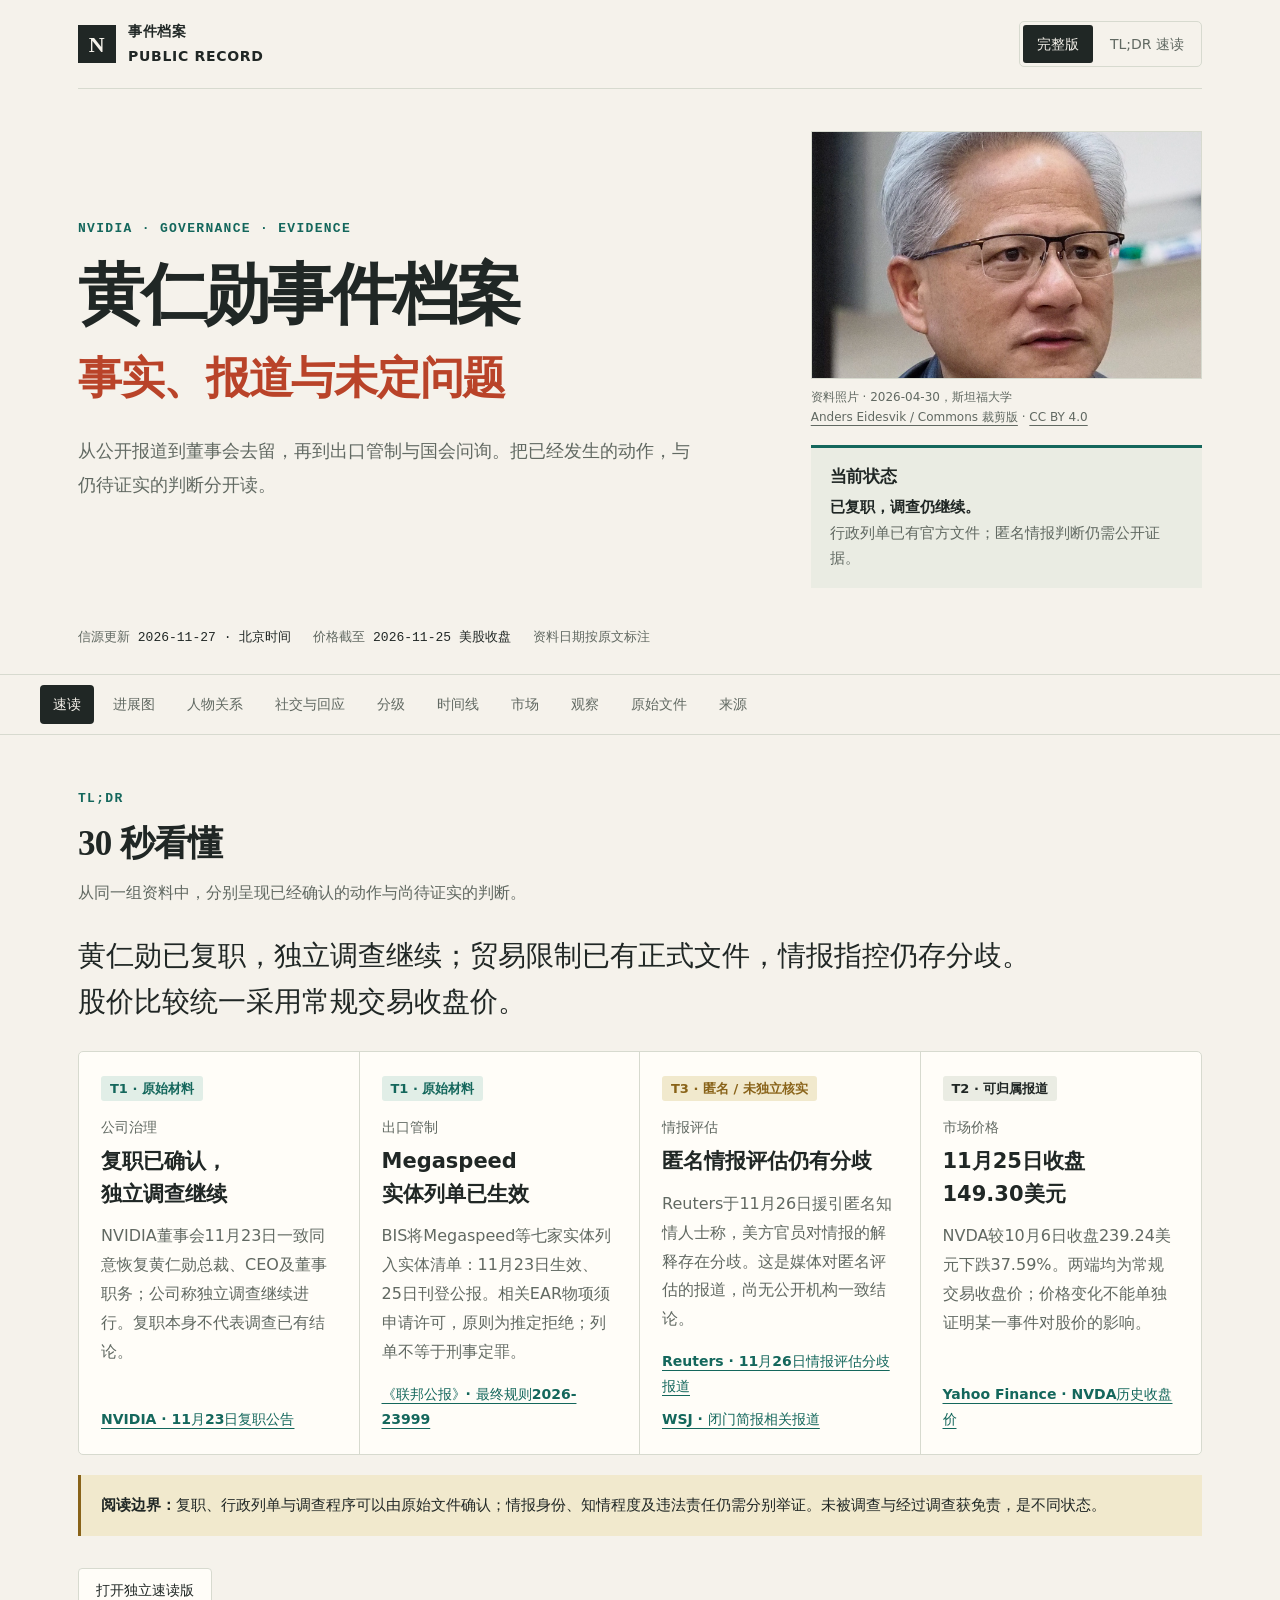
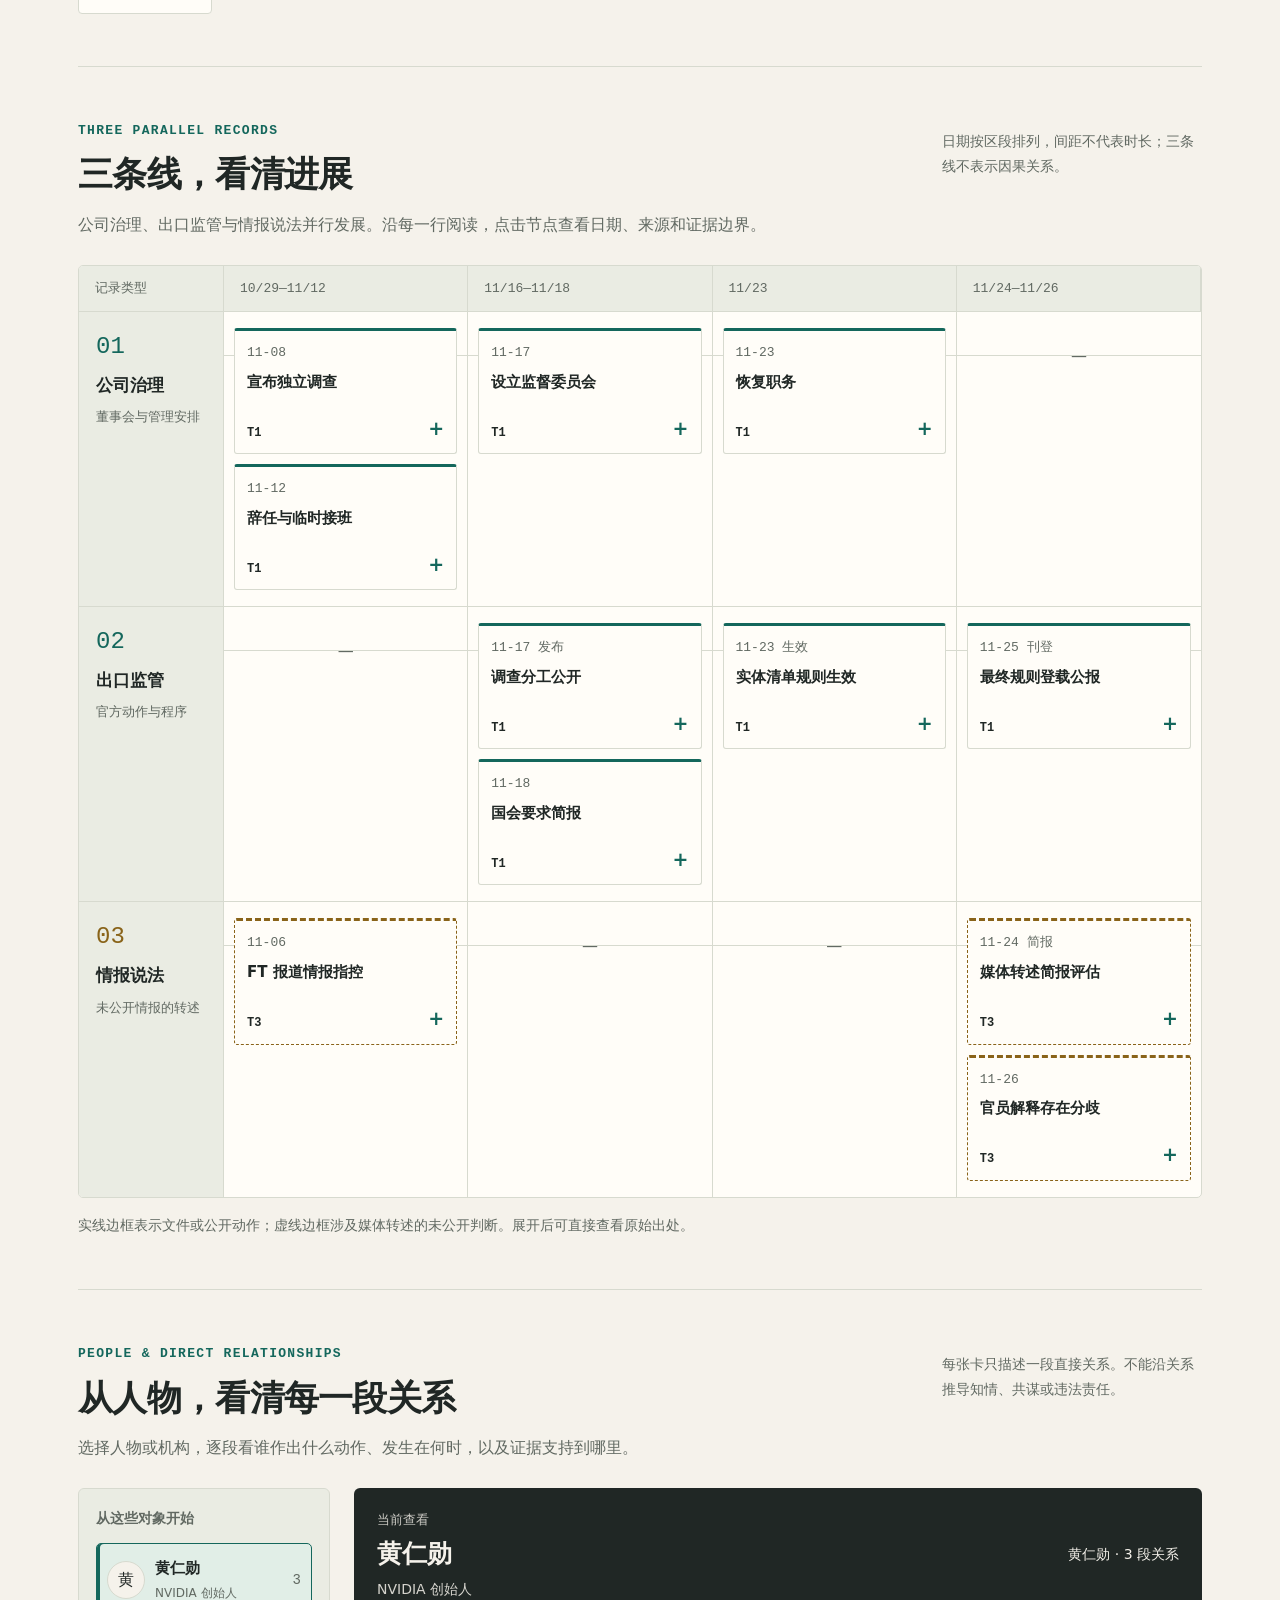
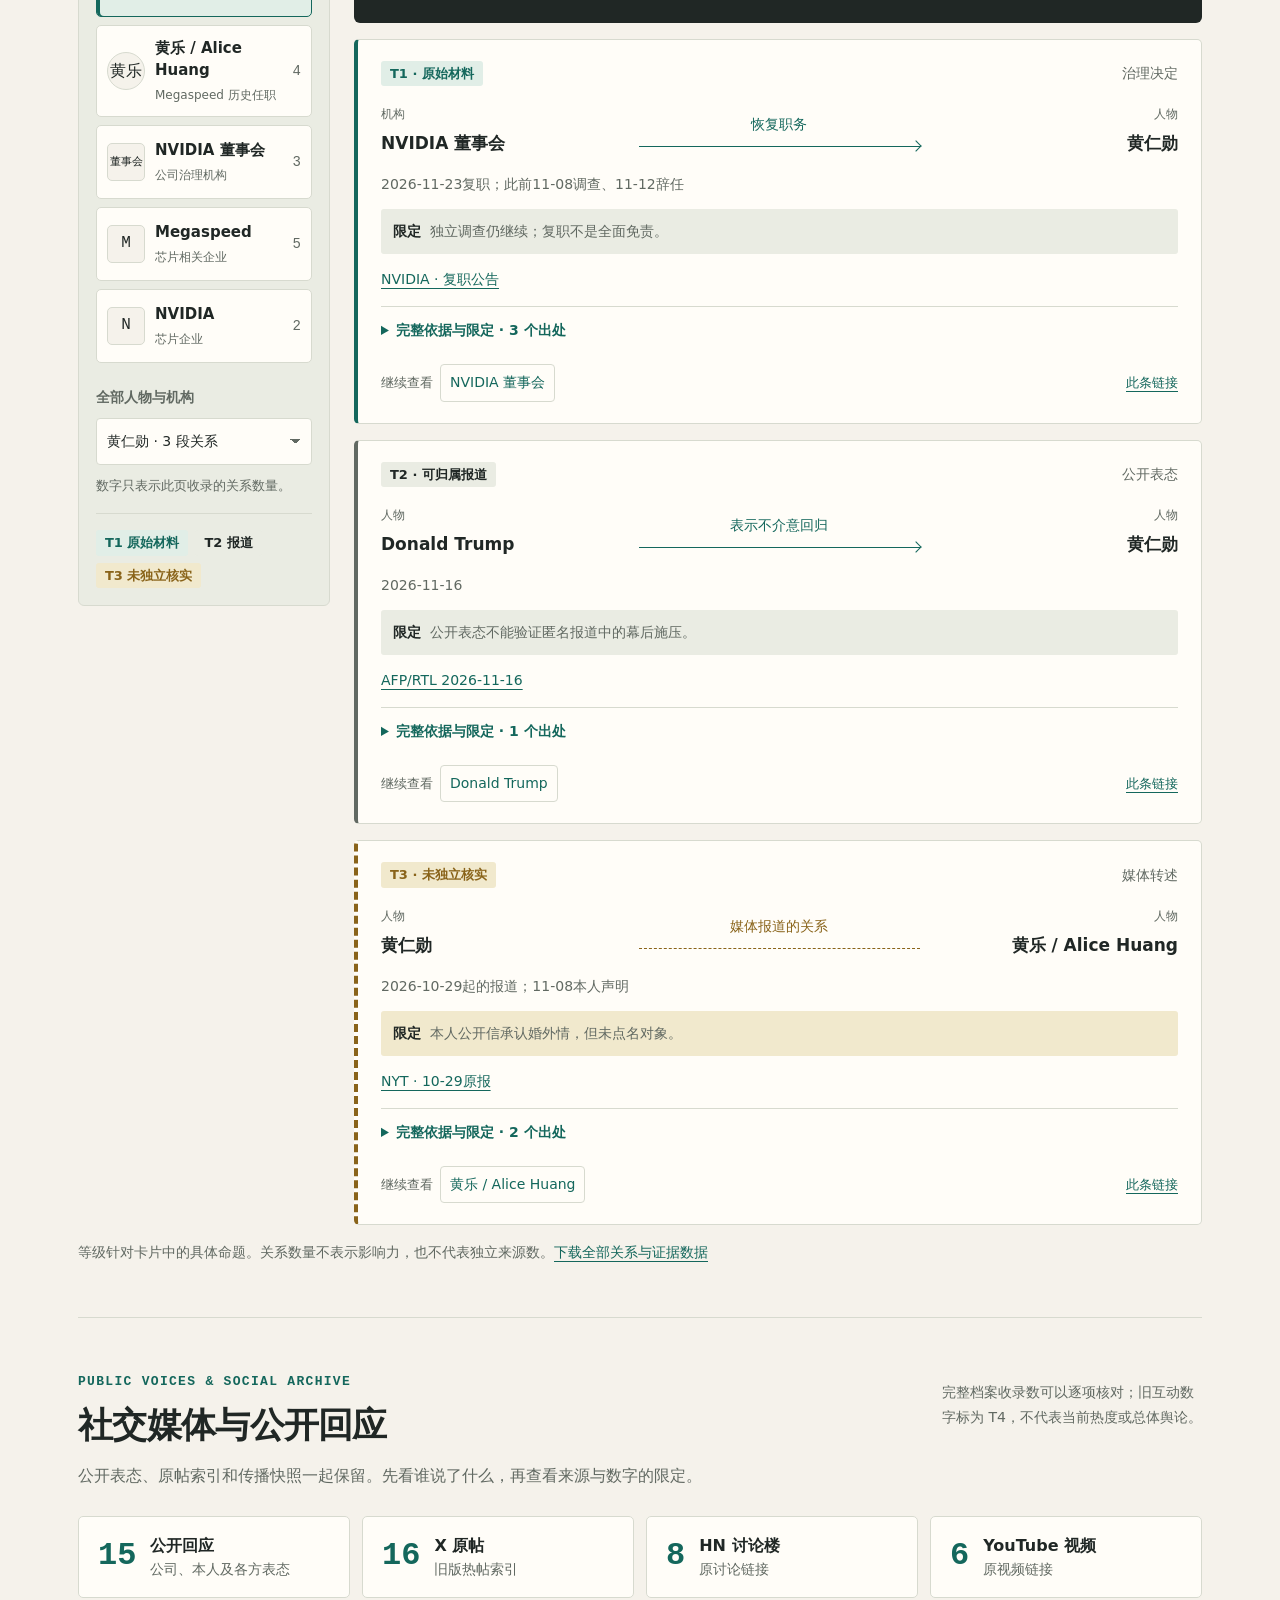
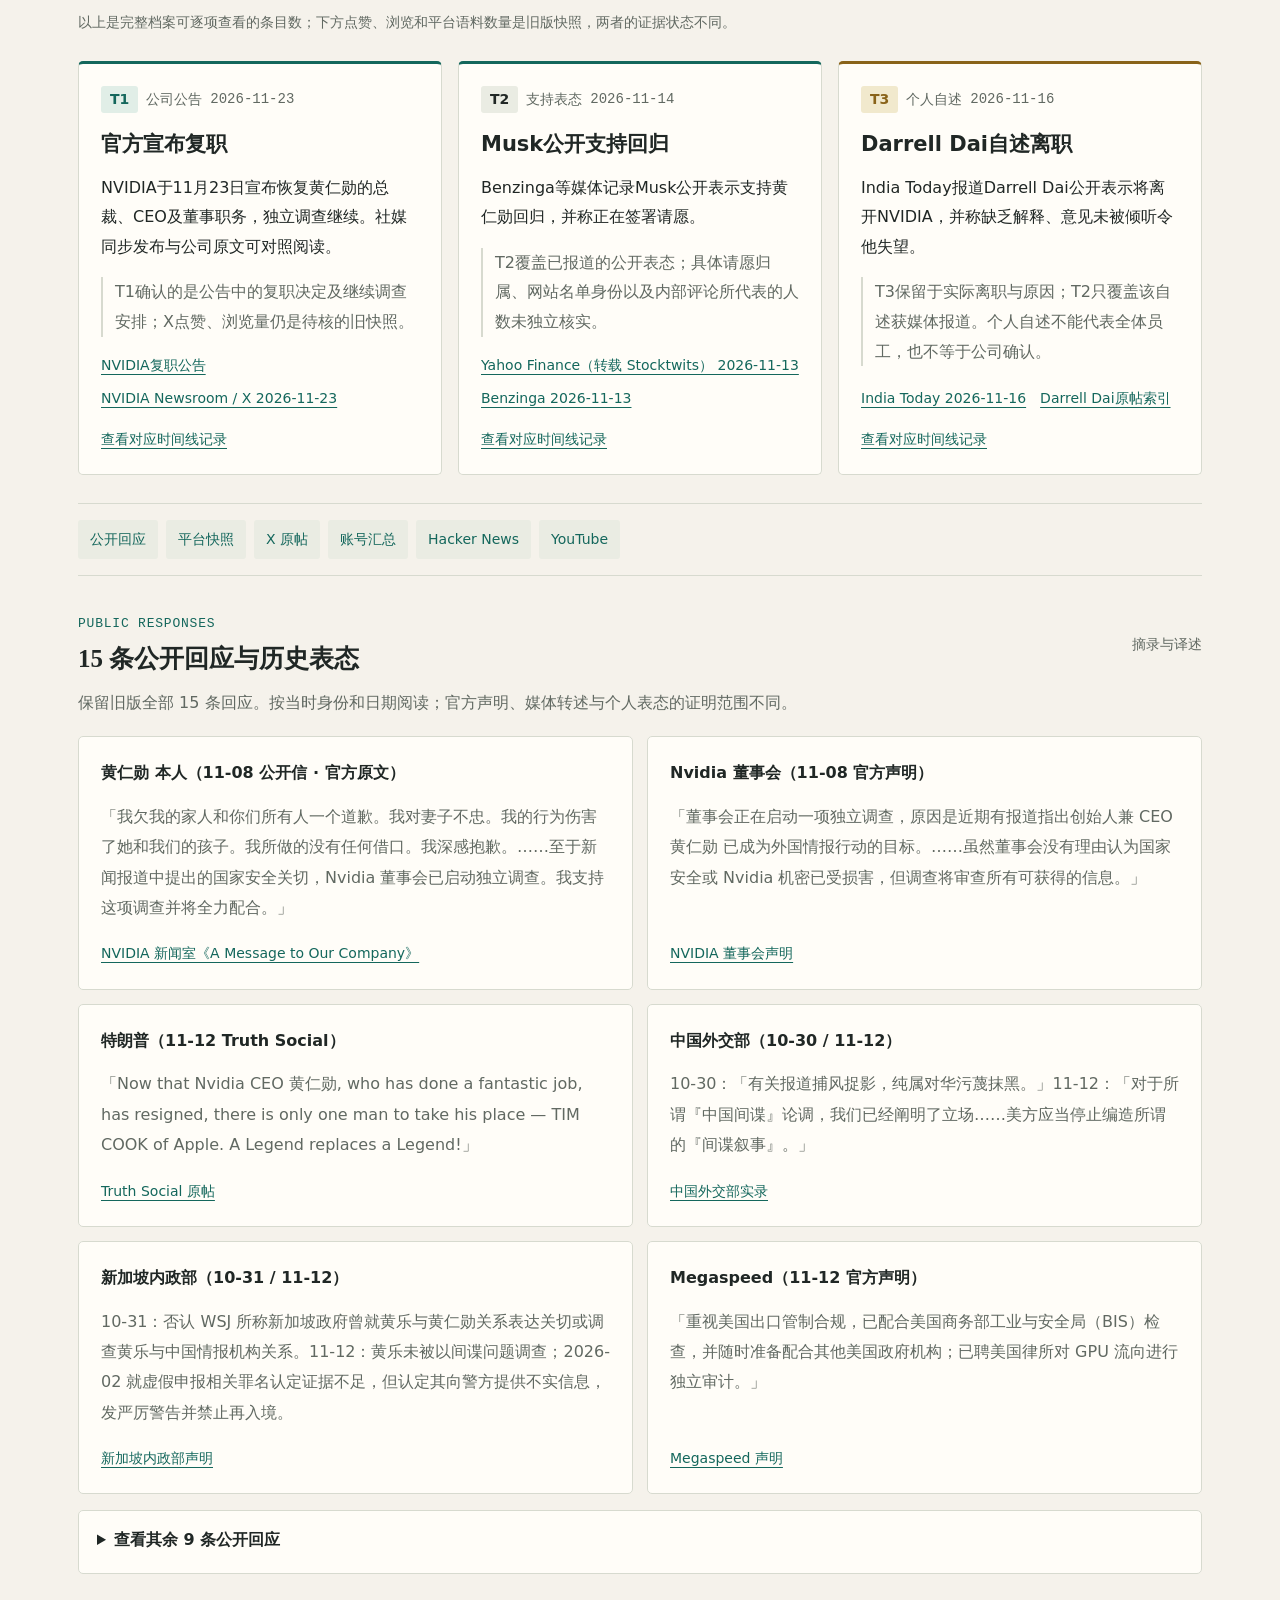
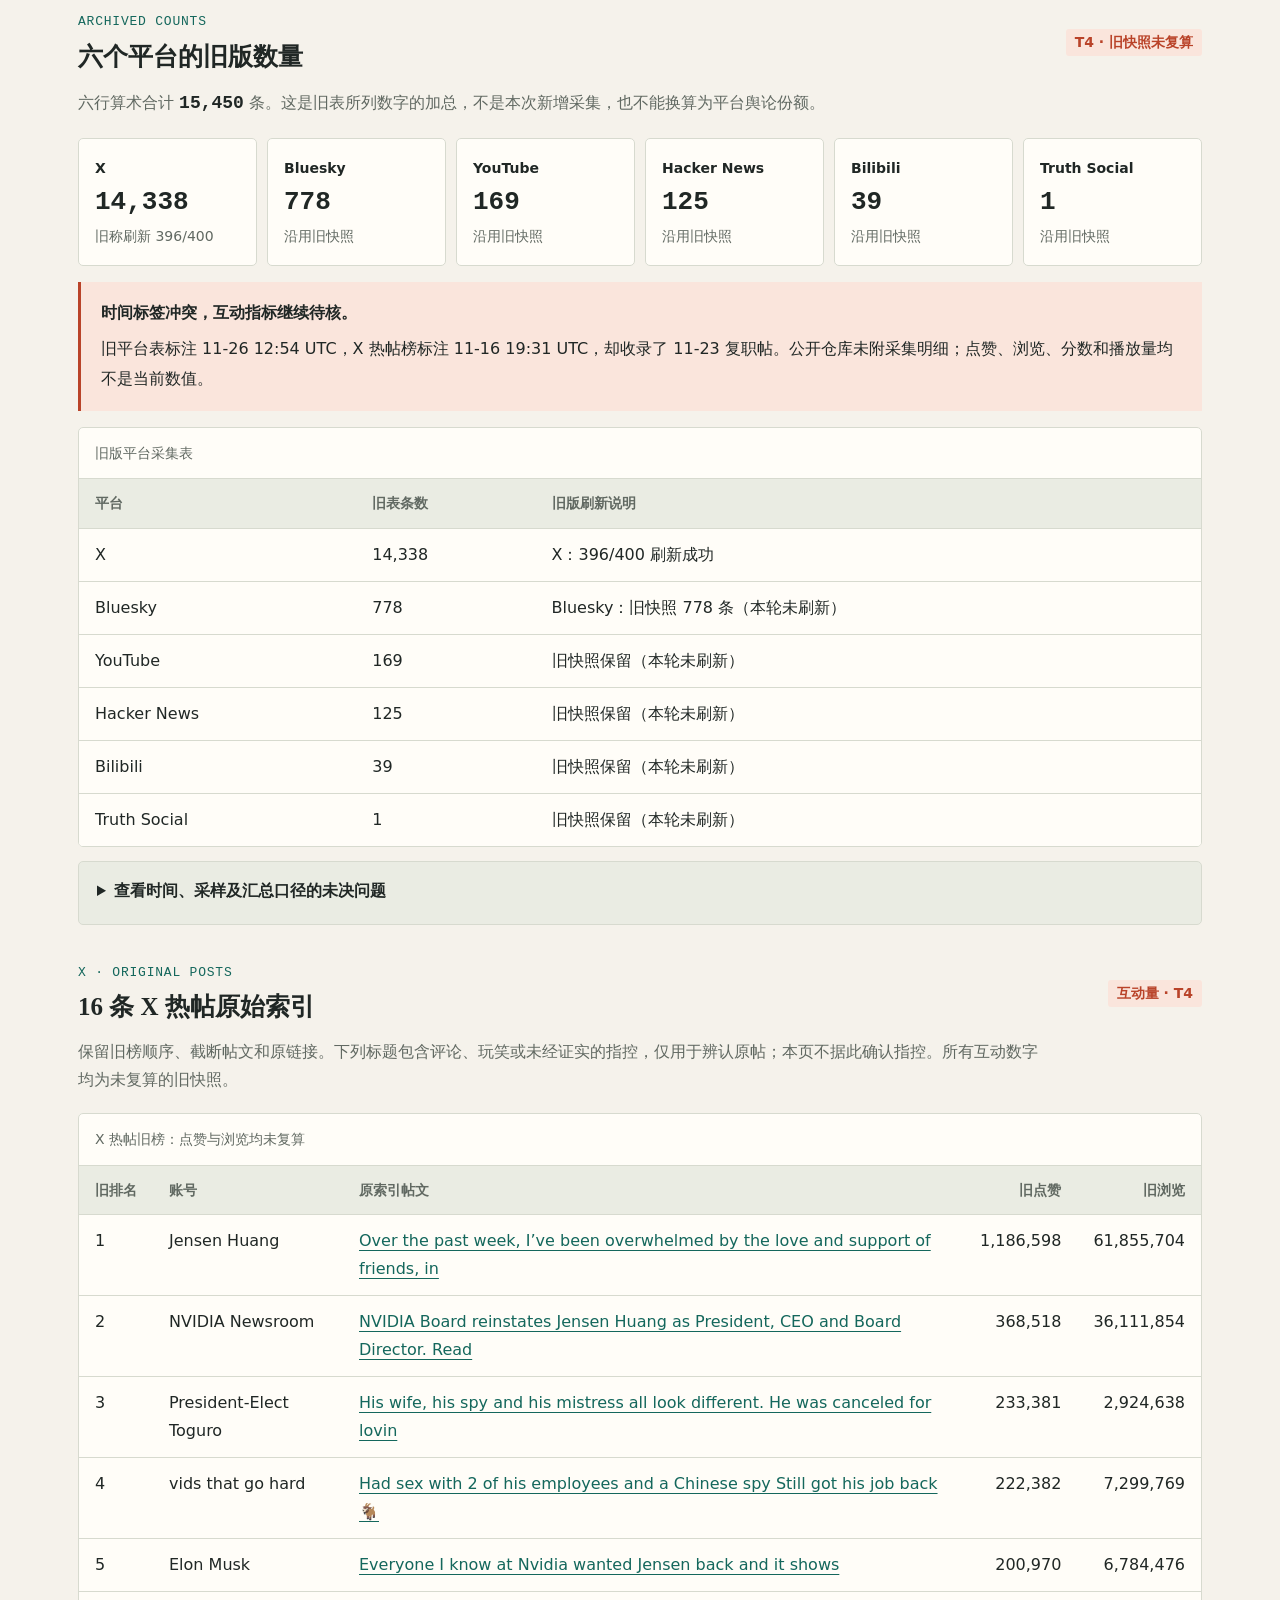
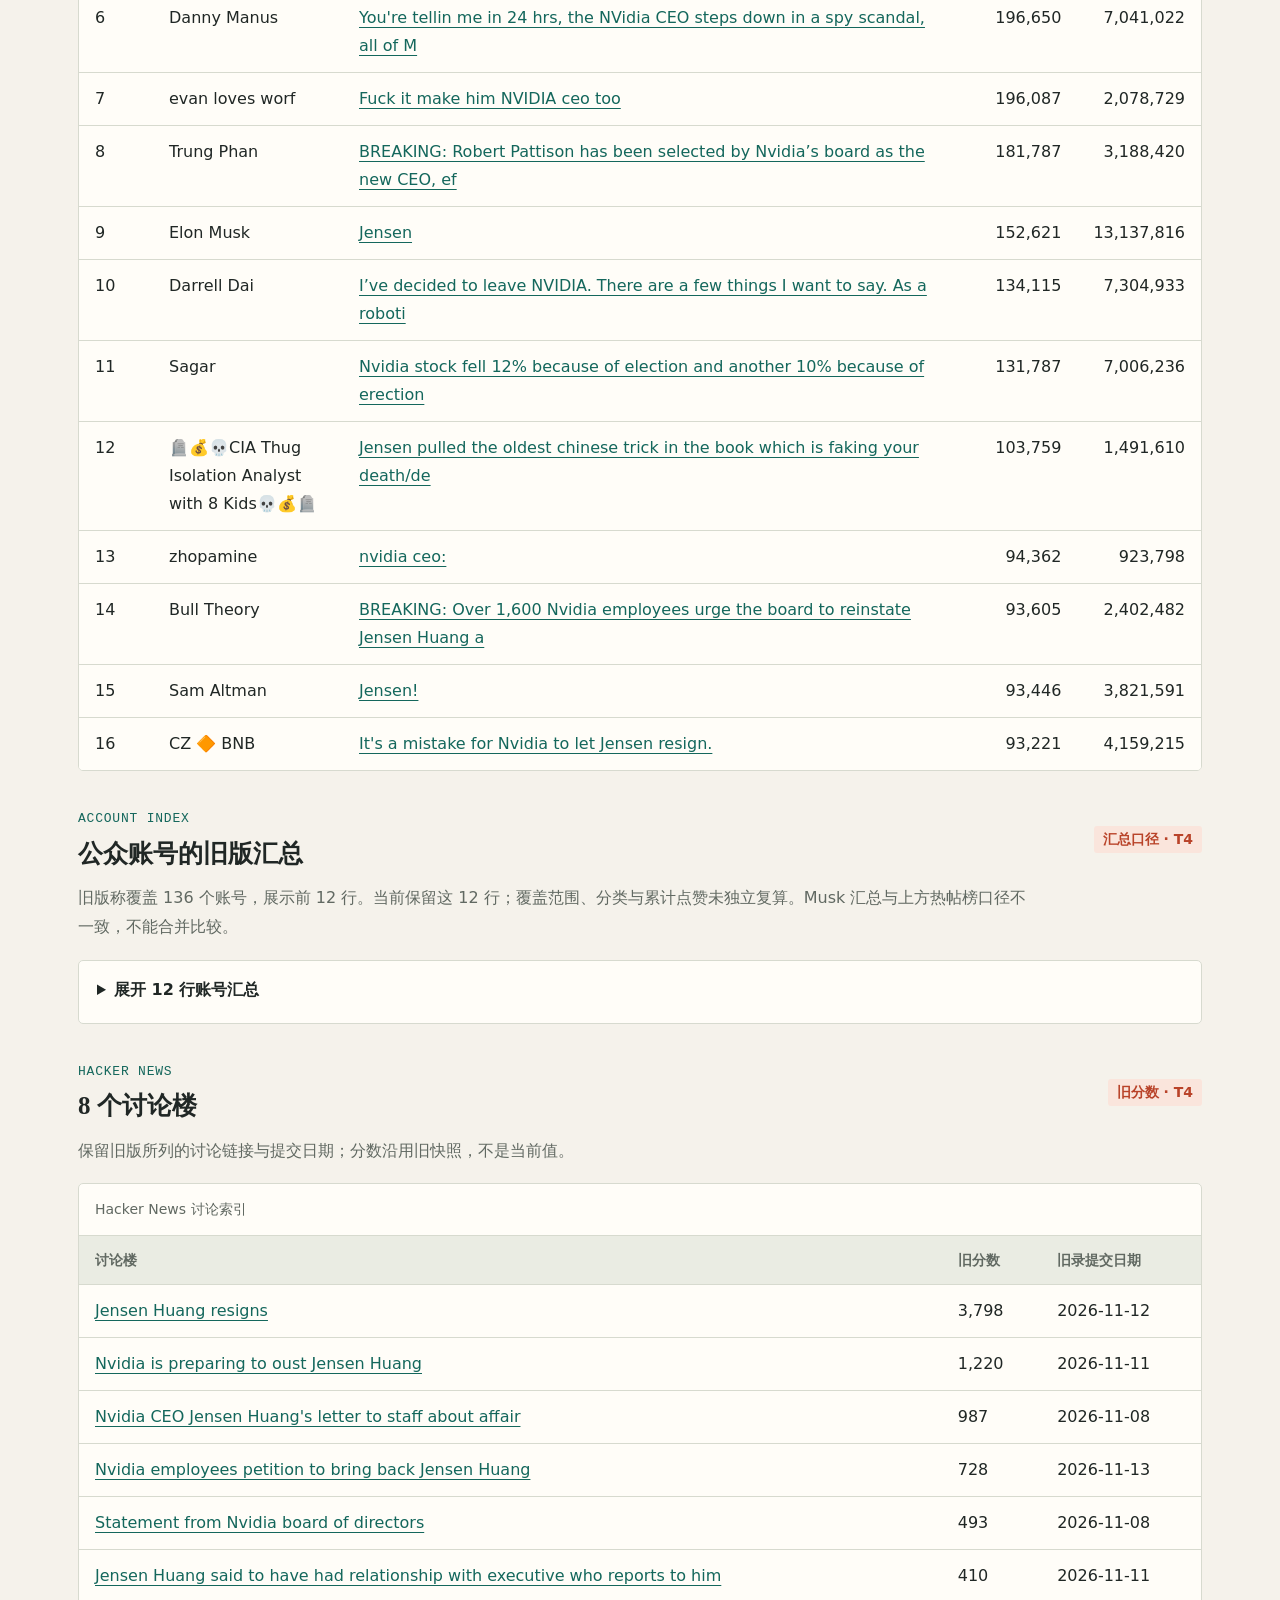
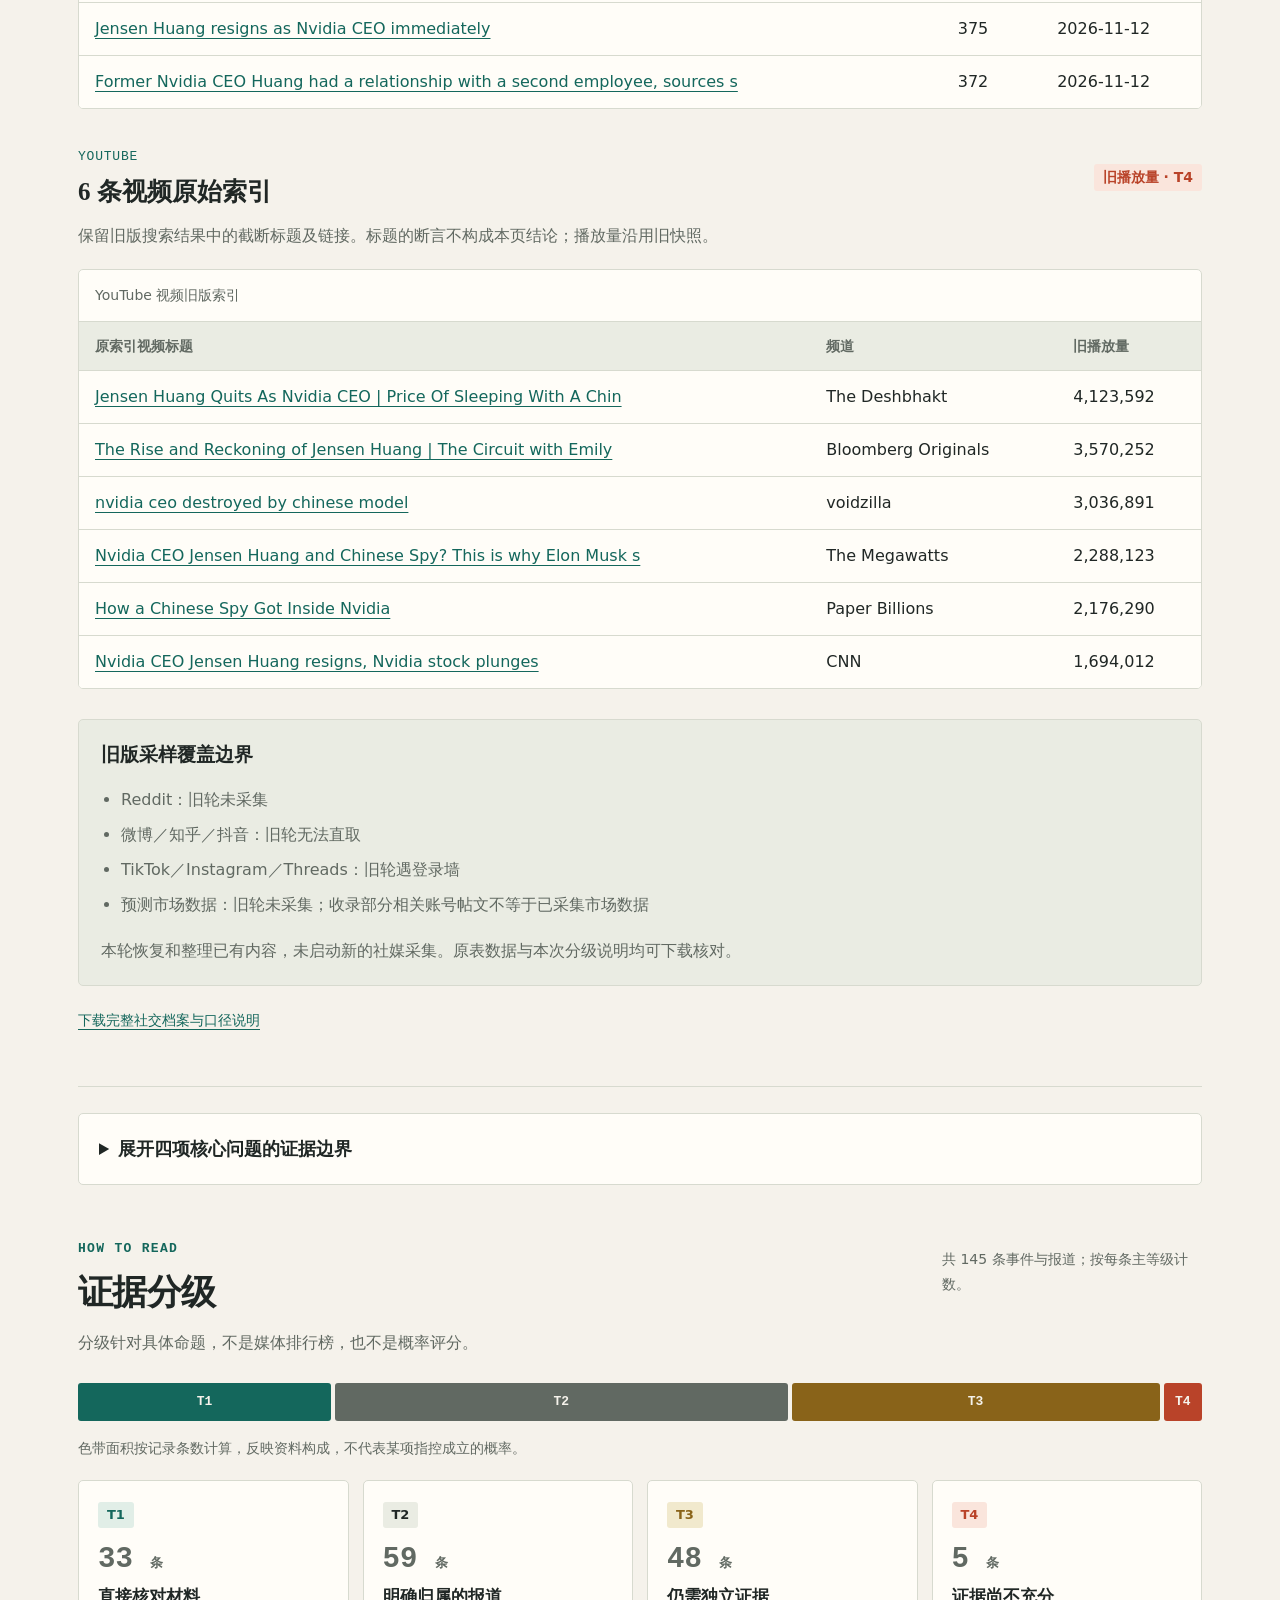
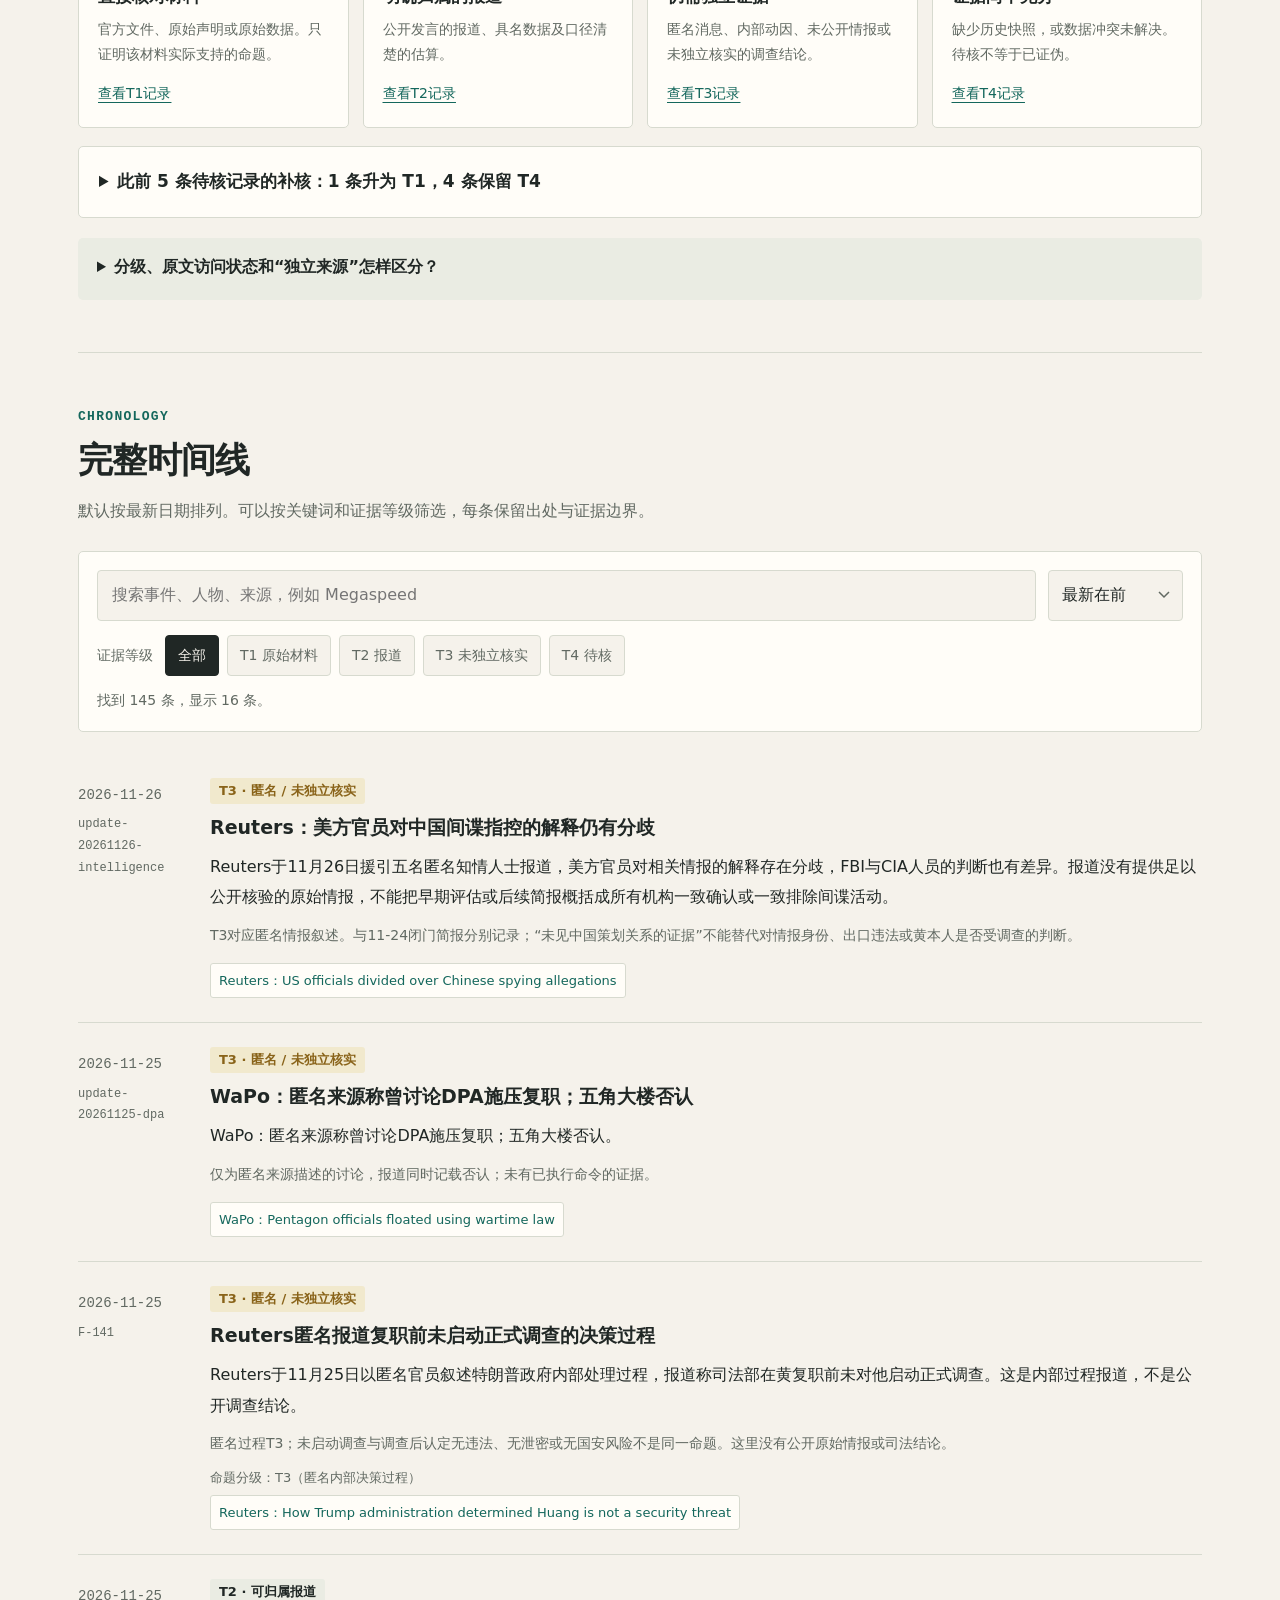
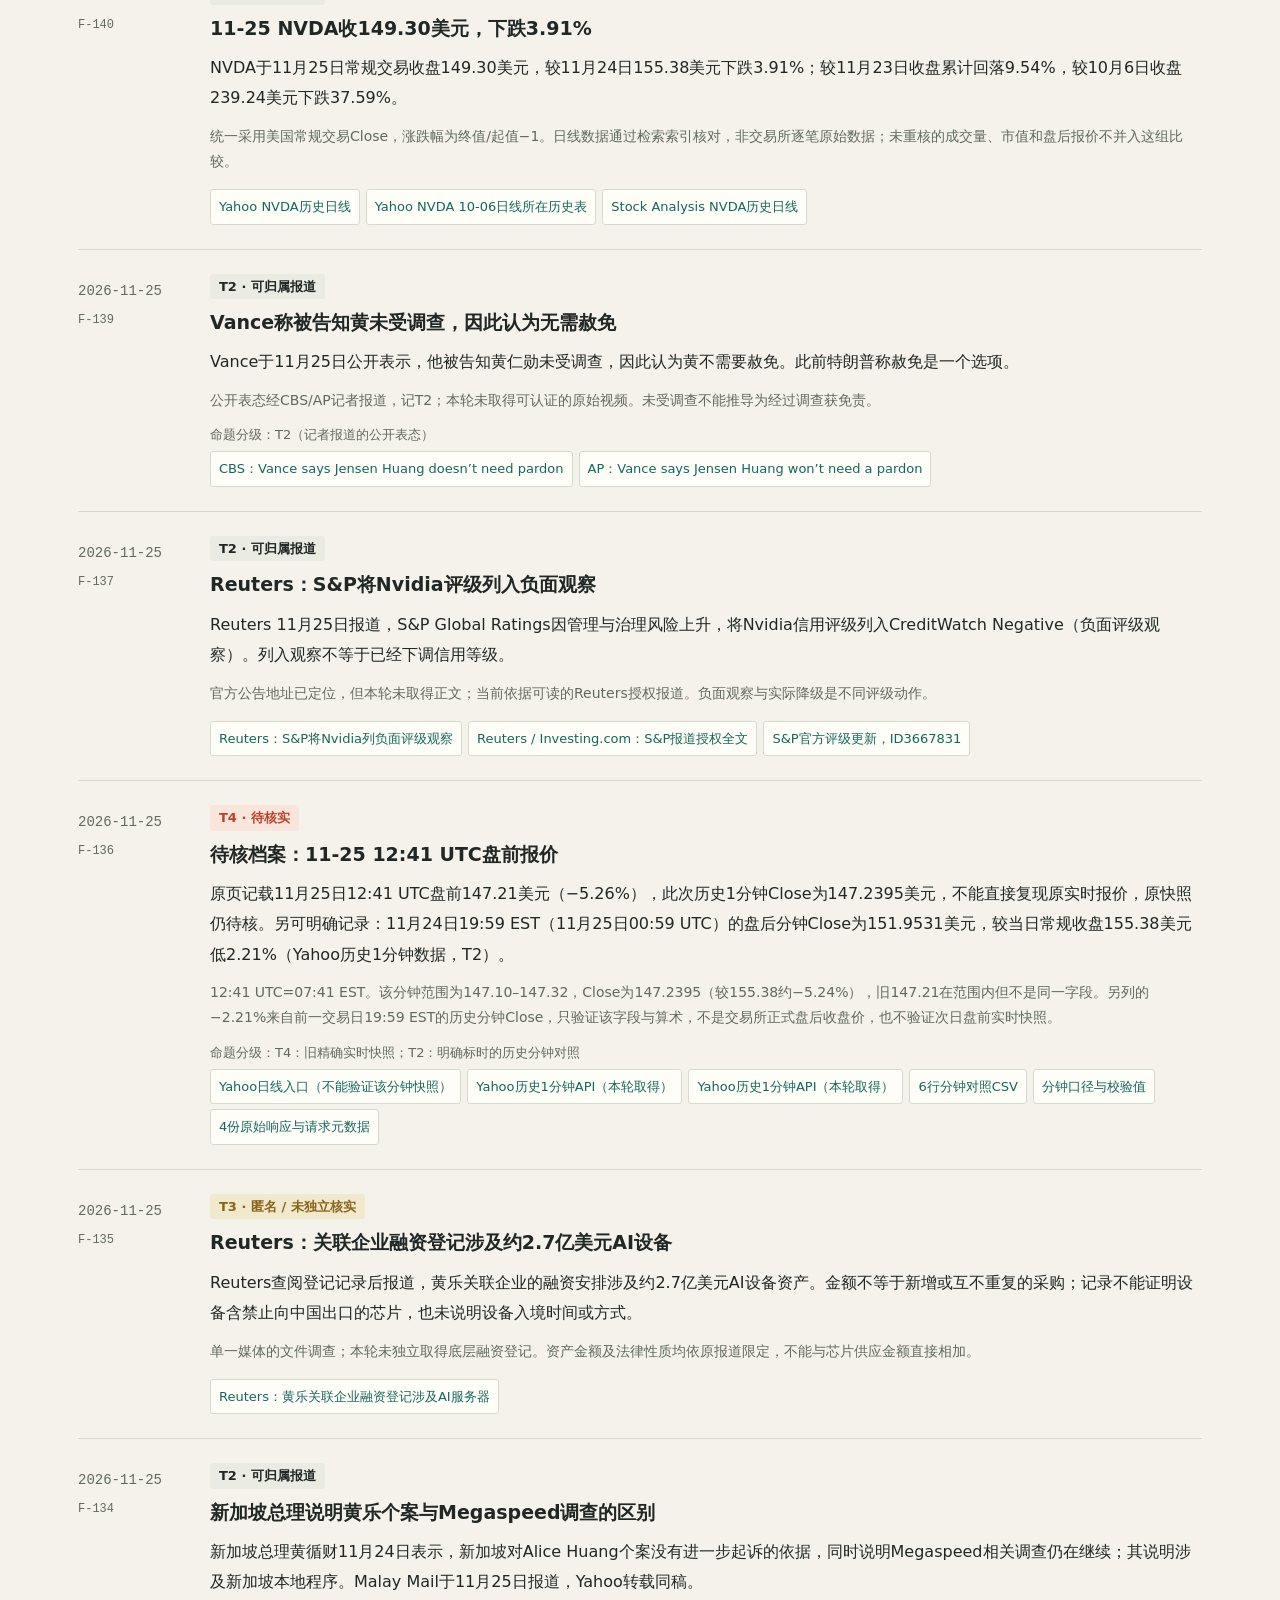
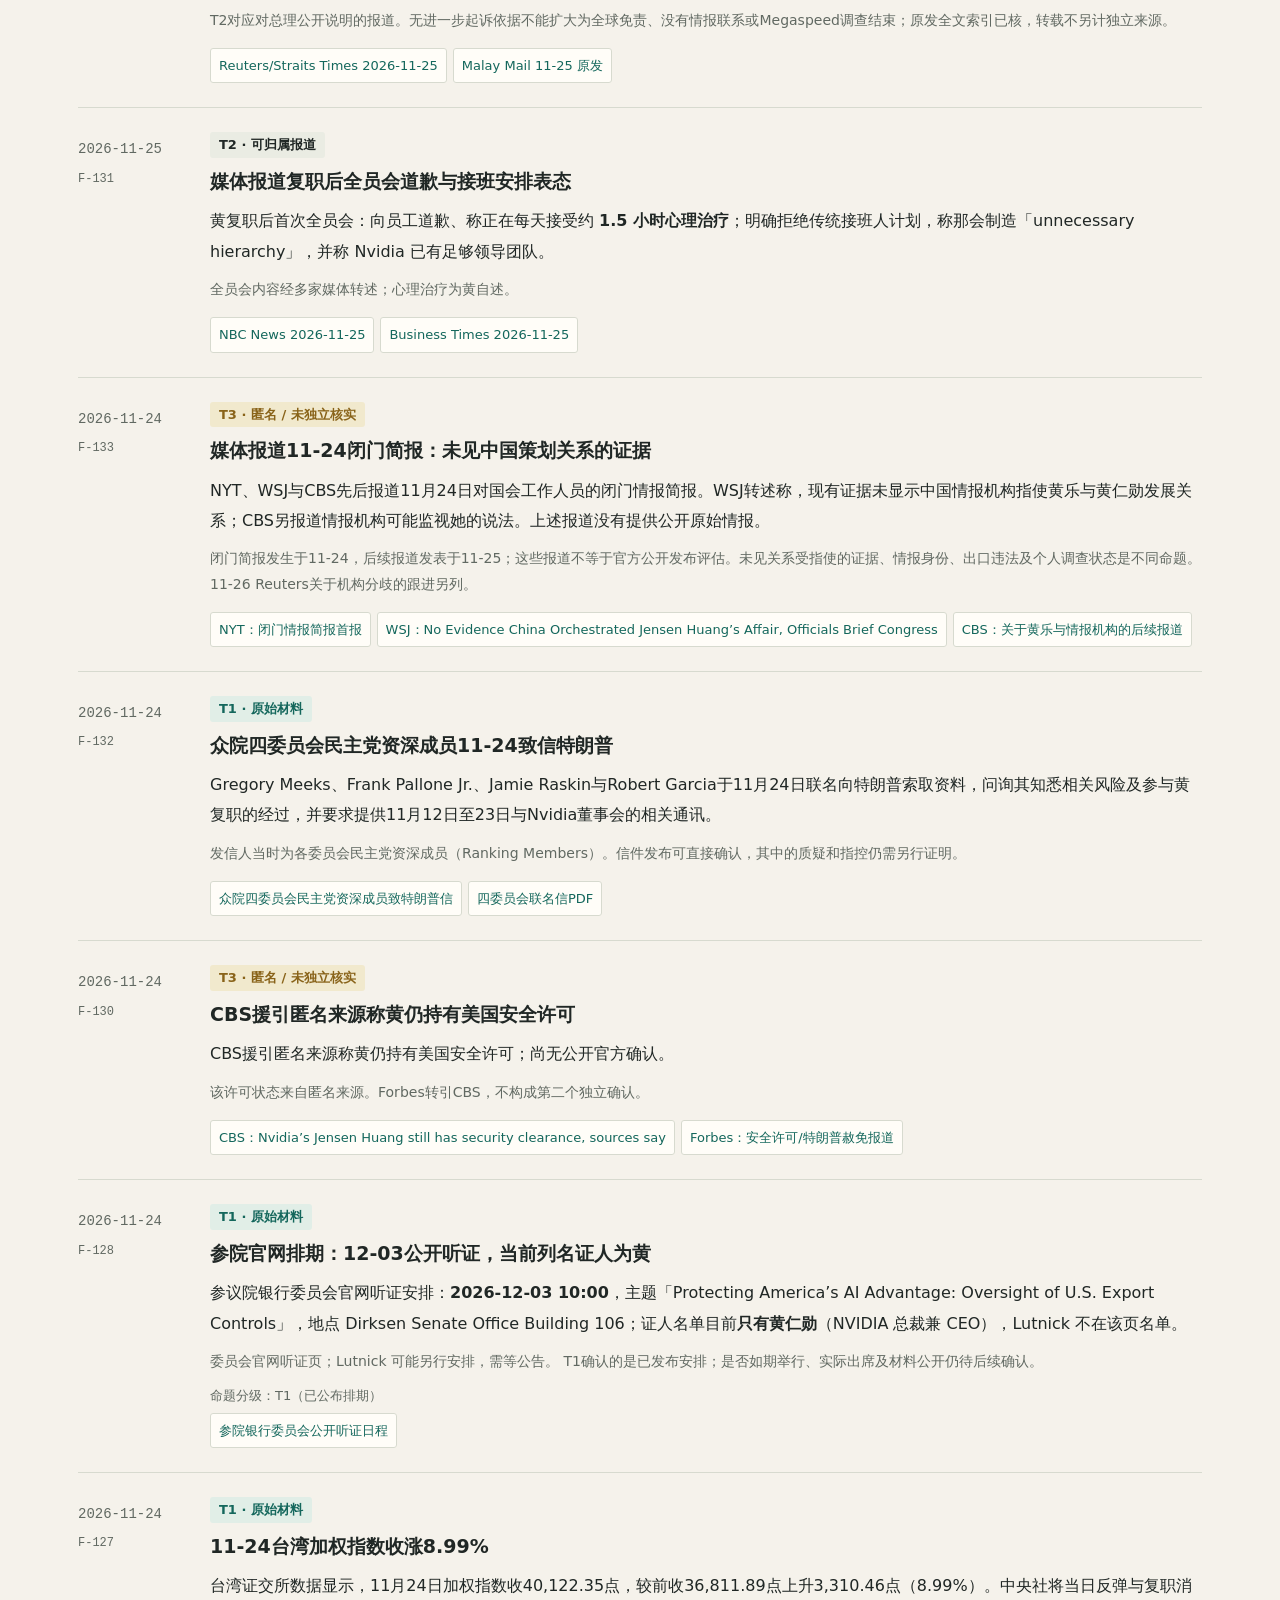
==== commit c9e1442d: "Publish redesigned relationships and restored social coverage Replace the large network diagram with" ====
--- a/index.html
+++ b/index.html
@@ -1,4 +1,4 @@
-<!doctype html><html lang="zh-CN"><head><meta charset="utf-8"><meta name="viewport" content="width=device-width,initial-scale=1"><meta name="color-scheme" content="light dark"><title>黄仁勋事件档案 · 完整时间线与信源</title><meta name="description" content="黄仁勋事件的公开记录与信源审计：区分官方文件、媒体报道与待核判断。2026-11-27更新；完整时间线与TLDR同源。"><link rel="icon" href="data:image/svg+xml,%3Csvg xmlns=%27http://www.w3.org/2000/svg%27 viewBox=%270 0 64 64%27%3E%3Crect width=%2764%27 height=%2764%27 fill=%27%2314675c%27/%3E%3Ctext x=%2732%27 y=%2745%27 text-anchor=%27middle%27 fill=%27white%27 font-size=%2740%27 font-family=%27Georgia%27%3EN%3C/text%3E%3C/svg%3E"><link rel="stylesheet" href="assets/site.css"><link rel="stylesheet" href="assets/market.css"><link rel="stylesheet" href="assets/visuals.css"><script defer src="assets/site.js"></script><script defer src="assets/visuals.js"></script><script defer src="assets/market.js"></script></head><body class="full"><a class="skip" href="#main">跳到正文</a><header class="frame"><div class="topbar"><a class="brand" href="index.html"><span class="brand-mark" aria-hidden="true">N</span><span>事件档案<br>PUBLIC RECORD</span></a><nav class="edition-tabs" aria-label="阅读版本"><a href="index.html" aria-current=page>完整版</a><a href="tldr.html" >TL;DR 速读</a></nav></div><div class="hero"><div><p class="eyebrow">NVIDIA · GOVERNANCE · EVIDENCE</p><h1>黄仁勋事件档案<em>事实、报道与未定问题</em></h1><p class="hero-dek">从公开报道到董事会去留，再到出口管制与国会问询。把已经发生的动作，与仍待证实的判断分开读。</p></div><div class="hero-visual"><figure class="archive-portrait"><img src="assets/jensen-portrait.jpg" width="1311" height="1748" alt="黄仁勋于2026年4月30日在斯坦福大学参加交流活动的资料照片" fetchpriority="high"><figcaption>资料照片 · 2026-04-30，斯坦福大学<br><a href="https://commons.wikimedia.org/wiki/File:Jensen_huang_stanford_2026-04-30_009_(cropped).jpg" target="_blank" rel="noopener noreferrer">Anders Eidesvik / Commons 裁剪版</a> · <a href="https://creativecommons.org/licenses/by/4.0/" target="_blank" rel="noopener noreferrer">CC BY 4.0</a></figcaption></figure><aside class="hero-aside"><h2>当前状态</h2><p><strong>已复职，调查仍继续。</strong><br>行政列单已有官方文件；匿名情报判断仍需公开证据。</p></aside></div></div><div class="audit-stamp"><span>信源更新 <b>2026-11-27 · 北京时间</b></span><span>价格截至 <b>2026-11-25 美股收盘</b></span><span>资料日期按原文标注</span></div></header><div class="nav-shell"><nav class="frame section-nav" aria-label="章节导航"><a href="#summary">速读</a><a href="#overview">进展图</a><a href="#network">关系图</a><a href="#confidence">分级</a><a href="#timeline">时间线</a><a href="#market">市场</a><a href="#verdict">观察</a><a href="#docs">原始文件</a><a href="#sources-chapter">来源</a></nav></div><main class="frame" id="main"><section id="summary" class="section"><div class="section-head"><div><p class=eyebrow>TL;DR</p><h2>30 秒看懂</h2><p class=section-intro>从同一组资料中，分别呈现已经确认的动作与尚待证实的判断。</p></div></div><p class="summary-lead">黄仁勋已复职，独立调查继续；贸易限制已有正式文件，情报指控仍存分歧。股价比较统一采用常规交易收盘价。</p><div class="summary-grid"><article class="summary-card"><span class="badge t1">T1 · 原始材料</span><p class="small-label">公司治理</p><h3>复职已确认，独立调查继续</h3><p>NVIDIA董事会11月23日一致同意恢复黄仁勋总裁、CEO及董事职务；公司称独立调查继续进行。复职本身不代表调查已有结论。</p><div class="link-row"><a href="https://nvidianews.nvidia.com/news/nvidia-board-reinstates-jensen-huang-as-president-ceo-and-board-director" target="_blank" rel="noopener noreferrer">NVIDIA · 11月23日复职公告</a></div></article><article class="summary-card"><span class="badge t1">T1 · 原始材料</span><p class="small-label">出口管制</p><h3>Megaspeed实体列单已生效</h3><p>BIS将Megaspeed等七家实体列入实体清单：11月23日生效、25日刊登公报。相关EAR物项须申请许可，原则为推定拒绝；列单不等于刑事定罪。</p><div class="link-row"><a href="https://www.govinfo.gov/content/pkg/FR-2026-11-25/html/2026-23999.htm" target="_blank" rel="noopener noreferrer">《联邦公报》· 最终规则2026-23999</a></div></article><article class="summary-card"><span class="badge t3">T3 · 匿名 / 未独立核实</span><p class="small-label">情报评估</p><h3>匿名情报评估仍有分歧</h3><p>Reuters于11月26日援引匿名知情人士称，美方官员对情报的解释存在分歧。这是媒体对匿名评估的报道，尚无公开机构一致结论。</p><div class="link-row"><a href="https://www.reuters.com/world/us/us-officials-divided-over-chinese-spying-allegations-following-jensen-huangs-2026-11-26/" target="_blank" rel="noopener noreferrer">Reuters · 11月26日情报评估分歧报道</a><a href="https://www.wsj.com/politics/national-security/no-evidence-china-orchestrated-jensen-huangs-affair-officials-brief-congress-00228bb7" target="_blank" rel="noopener noreferrer">WSJ · 闭门简报相关报道</a></div></article><article class="summary-card"><span class="badge t2">T2 · 可归属报道</span><p class="small-label">市场价格</p><h3>11月25日收盘149.30美元</h3><p>NVDA较10月6日收盘239.24美元下跌37.59%。两端均为常规交易收盘价；价格变化不能单独证明某一事件对股价的影响。</p><div class="link-row"><a href="https://finance.yahoo.com/quote/NVDA/history/" target="_blank" rel="noopener noreferrer">Yahoo Finance · NVDA历史收盘价</a></div></article></div><p class="reading-boundary"><b>阅读边界：</b>复职、行政列单与调查程序可以由原始文件确认；情报身份、知情程度及违法责任仍需分别举证。未被调查与经过调查获免责，是不同状态。</p><p class="short-cta"><a class="secondary-button" href="tldr.html">打开独立速读版</a></p></section><section class="section" id="overview"><div class="section-head"><div><p class="eyebrow">THREE PARALLEL RECORDS</p><h2>三条线，看清进展</h2><p class="section-intro">公司治理、出口监管与情报说法并行发展。沿每一行阅读，点击节点查看日期、来源和证据边界。</p></div><p class="section-note">日期按区段排列，间距不代表时长；三条线不表示因果关系。</p></div><div class="track-scroll" tabindex="0" aria-label="三轨事件图；小屏可横向滚动"><div class="track-chart"><div class="track-axis"><span>记录类型</span><span>10/29—11/12</span><span>11/16—11/18</span><span>11/23</span><span>11/24—11/26</span></div><div class="track-lane governance"><div class="track-label"><span aria-hidden="true">01</span><h3>公司治理</h3><p>董事会与管理安排</p></div><div class="track-cell"><details class="track-point"><summary><time>11-08</time><span class="track-point-title">宣布独立调查</span><span class="track-grade t1">T1</span><span class="track-expand" aria-hidden="true">+</span></summary><div class="track-detail"><p>董事会宣布启动独立调查；启动程序不等于公布最终结论。</p><a href="https://nvidianews.nvidia.com/news/statement-from-nvidia-board-of-directors" target="_blank" rel="noopener noreferrer">NVIDIA 董事会声明 2026-11-08</a></div></details><details class="track-point"><summary><time>11-12</time><span class="track-point-title">辞任与临时接班</span><span class="track-grade t1">T1</span><span class="track-expand" aria-hidden="true">+</span></summary><div class="track-detail"><p>NVIDIA宣布黄辞任，Kress出任临时CEO，Jones出任董事长。</p><a href="https://nvidianews.nvidia.com/news/nvidia-announces-ceo-transition" target="_blank" rel="noopener noreferrer">NVIDIA《NVIDIA Announces CEO Transition》</a></div></details></div><div class="track-cell"><details class="track-point"><summary><time>11-17</time><span class="track-point-title">设立监督委员会</span><span class="track-grade t1">T1</span><span class="track-expand" aria-hidden="true">+</span></summary><div class="track-detail"><p>公司设立国家安全与出口管制监督委员会；这是制度安排。</p><a href="https://investor.nvidia.com/news/press-release-details/2026/NVIDIA-Board-of-Directors-Establishes-National-Security-and-Export-Control-Oversight-Committee/default.aspx" target="_blank" rel="noopener noreferrer">NVIDIA：成立国家安全与出口管制监督委员会</a></div></details></div><div class="track-cell"><details class="track-point"><summary><time>11-23</time><span class="track-point-title">恢复职务</span><span class="track-grade t1">T1</span><span class="track-expand" aria-hidden="true">+</span></summary><div class="track-detail"><p>董事会一致恢复黄的职务，同时明确独立调查继续。</p><a href="https://nvidianews.nvidia.com/news/nvidia-board-reinstates-jensen-huang-as-president-ceo-and-board-director" target="_blank" rel="noopener noreferrer">NVIDIA · 复职公告</a></div></details></div><div class="track-cell"><span class="track-empty" aria-label="本图未列重点事件">—</span></div></div><div class="track-lane regulation"><div class="track-label"><span aria-hidden="true">02</span><h3>出口监管</h3><p>官方动作与程序</p></div><div class="track-cell"><span class="track-empty" aria-label="本图未列重点事件">—</span></div><div class="track-cell"><details class="track-point"><summary><time>11-17 发布</time><span class="track-point-title">调查分工公开</span><span class="track-grade t1">T1</span><span class="track-expand" aria-hidden="true">+</span></summary><div class="track-detail"><p>联合声明署日11-16，网页11-17发布；司法部牵头刑事调查，BIS协作。</p><a href="https://www.justice.gov/opa/pr/joint-statement-department-commerce-and-department-justice-megaspeed-investigation" target="_blank" rel="noopener noreferrer">DOJ / Commerce · 联合声明</a></div></details><details class="track-point"><summary><time>11-18</time><span class="track-point-title">国会要求简报</span><span class="track-grade t1">T1</span><span class="track-expand" aria-hidden="true">+</span></summary><div class="track-detail"><p>众院能源商务委员会要求NVIDIA及商务部不晚于12-02提供简报。</p><a href="https://energycommerce.house.gov/posts/chairman-guthrie-requests-briefings-from-nvidia-and-department-of-commerce-over-megaspeed-and-national-security-concerns" target="_blank" rel="noopener noreferrer">众院能源商务委员会：要求Nvidia及商务部提供简报</a></div></details></div><div class="track-cell"><details class="track-point"><summary><time>11-23 生效</time><span class="track-point-title">实体清单规则生效</span><span class="track-grade t1">T1</span><span class="track-expand" aria-hidden="true">+</span></summary><div class="track-detail"><p>将Megaspeed等七家实体列入清单；行政动作不等于刑事定罪。</p><a href="https://www.govinfo.gov/content/pkg/FR-2026-11-25/html/2026-23999.htm" target="_blank" rel="noopener noreferrer">BIS · 最终列单规则</a></div></details></div><div class="track-cell"><details class="track-point"><summary><time>11-25 刊登</time><span class="track-point-title">最终规则登载公报</span><span class="track-grade t1">T1</span><span class="track-expand" aria-hidden="true">+</span></summary><div class="track-detail"><p>与11-23生效的是同一规则。此处单列正式出版日期，避免混淆。</p><a href="https://www.govinfo.gov/content/pkg/FR-2026-11-25/html/2026-23999.htm" target="_blank" rel="noopener noreferrer">BIS · 最终列单规则</a></div></details></div></div><div class="track-lane intelligence"><div class="track-label"><span aria-hidden="true">03</span><h3>情报说法</h3><p>未公开情报的转述</p></div><div class="track-cell"><details class="track-point"><summary><time>11-06</time><span class="track-point-title">FT 报道情报指控</span><span class="track-grade t3">T3</span><span class="track-expand" aria-hidden="true">+</span></summary><div class="track-detail"><p>原发书目已定位，付费正文受限；相关情报判断未见公开原始材料。</p><a href="https://www.ft.com/content/a55a2a22-4479-4f93-a445-6147a5c6d790" target="_blank" rel="noopener noreferrer">FT · 11-06原报</a></div></details></div><div class="track-cell"><span class="track-empty" aria-label="本图未列重点事件">—</span></div><div class="track-cell"><span class="track-empty" aria-label="本图未列重点事件">—</span></div><div class="track-cell"><details class="track-point"><summary><time>11-24 简报</time><span class="track-point-title">媒体转述简报评估</span><span class="track-grade t3">T3</span><span class="track-expand" aria-hidden="true">+</span></summary><div class="track-detail"><p>WSJ于11-25报道前一天闭门简报：未见中方策划关系的证据。原始情报未公开。</p><a href="https://www.wsj.com/politics/national-security/no-evidence-china-orchestrated-jensen-huangs-affair-officials-brief-congress-00228bb7" target="_blank" rel="noopener noreferrer">WSJ · 闭门简报报道</a></div></details><details class="track-point"><summary><time>11-26</time><span class="track-point-title">官员解释存在分歧</span><span class="track-grade t3">T3</span><span class="track-expand" aria-hidden="true">+</span></summary><div class="track-detail"><p>Reuters援引匿名来源描述评估分歧；不是统一公开的机构结论。</p><a href="https://www.reuters.com/world/us/us-officials-divided-over-chinese-spying-allegations-following-jensen-huangs-2026-11-26/" target="_blank" rel="noopener noreferrer">Reuters · 情报评估分歧</a></div></details></div></div></div></div><p class="visual-caption">实线边框表示文件或公开动作；虚线边框涉及媒体转述的未公开判断。展开后可直接查看原始出处。</p></section><section class="section relationship-section" id="network"><div class="section-head"><div><p class="eyebrow">PEOPLE · INSTITUTIONS · EVIDENCE</p><h2>人物与机构关系图</h2><p class="section-intro">把关系的性质与证据等级一起看。选择主题，再点击连线标签或下方关系按钮，查看其来源和限定条件。</p></div><p class="section-note">连线表示特定关系或调查动作，不能沿连线推导知情、共谋或违法责任。</p></div><div class="network-tabs js-only" role="group" aria-label="关系图主题"><button type="button" data-network-view="people" aria-pressed="true" aria-controls="network-people">公司与人物</button><button type="button" data-network-view="oversight" aria-pressed="false" aria-controls="network-oversight">监管与调查</button><button type="button" data-network-view="intelligence" aria-pressed="false" aria-controls="network-intelligence">情报说法</button></div><div class="network-legend"><span><i class="person-key" aria-hidden="true"></i>人物</span><span><i class="org-key" aria-hidden="true"></i>机构</span><span><i class="line-key t1" aria-hidden="true"></i>T1 原始材料</span><span><i class="line-key t2" aria-hidden="true"></i>T2 报道</span><span><i class="line-key t3" aria-hidden="true"></i>T3 未独立核实</span></div><div class="network-view" id="network-people" data-view="people"><h3 class="network-view-heading">公司与人物</h3><p class="network-context">保留核心人物与公司治理关系；所有任命、表态和被报道的私人关系均注明日期与不同的证据范围。</p><p class="network-mobile-hint">图可横向滑动；图下文字按钮也能查看全部关系与证据。</p><div class="network-scroll" tabindex="0" aria-label="公司与人物关系图，小屏可横向滚动"><svg class="relationship-svg" viewBox="0 0 900 480" role="group" aria-label="公司与人物关系图"><title>公司与人物关系图</title><a class="graph-edge t1" href="#relation-board-huang" data-relation="board-huang" aria-label="董事会恢复黄仁勋总裁、CEO及董事职务，T1，查看来源"><path class="edge-path" d="M242 225H358"/><path class="edge-hit" d="M242 225H358"/><rect class="edge-label-bg" x="207.0" y="157" width="186" height="30" rx="4"/><text class="edge-label" x="300" y="177" text-anchor="middle">11/23 恢复职务 · T1</text></a><a class="graph-edge t1" href="#relation-board-kress" data-relation="board-kress" aria-label="Colette Kress 在过渡期出任临时 CEO，T1，查看来源"><path class="edge-path" d="M150 262V373"/><path class="edge-hit" d="M150 262V373"/><rect class="edge-label-bg" x="158.0" y="302" width="158" height="30" rx="4"/><text class="edge-label" x="237" y="322" text-anchor="middle">任命临时 CEO · T1</text></a><a class="graph-edge t1" href="#relation-board-jones" data-relation="board-jones" aria-label="Harvey C. Jones 获任董事长，T1，查看来源"><path class="edge-path" d="M150 188V97"/><path class="edge-hit" d="M150 188V97"/><rect class="edge-label-bg" x="179.0" y="126" width="116" height="30" rx="4"/><text class="edge-label" x="237" y="146" text-anchor="middle">任命董事长 · T1</text></a><a class="graph-edge t2" href="#relation-trump-huang" data-relation="trump-huang" aria-label="特朗普公开表示不介意黄仁勋回归，T2，查看来源"><path class="edge-path" d="M450 97V188"/><path class="edge-hit" d="M450 97V188"/><rect class="edge-label-bg" x="475.0" y="126" width="130" height="30" rx="4"/><text class="edge-label" x="540" y="146" text-anchor="middle">公开支持回归 · T2</text></a><a class="graph-edge t3" href="#relation-huang-alice" data-relation="huang-alice" aria-label="报道将黄仁勋的关系对象指向 Alice Huang，T3，查看来源"><path class="edge-path" d="M542 225H658"/><path class="edge-hit" d="M542 225H658"/><rect class="edge-label-bg" x="528.0" y="157" width="144" height="30" rx="4"/><text class="edge-label" x="600" y="177" text-anchor="middle">媒体报道的关系 · T3</text></a><a class="graph-edge t1" href="#relation-alice-mega" data-relation="alice-mega" aria-label="联合声明回溯：2025年6月核查时称 Alice Huang 为 CEO，T1，查看来源"><path class="edge-path" d="M750 262V373"/><path class="edge-hit" d="M750 262V373"/><rect class="edge-label-bg" x="548.0" y="302" width="214" height="30" rx="4"/><text class="edge-label" x="655" y="322" text-anchor="middle">2025/06 核查身份 · T1</text></a><g class="graph-node institution" data-node="board"><rect x="58" y="188" width="184" height="74" rx="5"/><text class="node-label" x="150" y="223" text-anchor="middle">NVIDIA 董事会</text><text class="node-subtitle" x="150" y="245" text-anchor="middle">公司治理机构</text></g><g class="graph-node person" data-node="huang"><rect x="358" y="188" width="184" height="74" rx="37"/><text class="node-label" x="450" y="223" text-anchor="middle">黄仁勋</text><text class="node-subtitle" x="450" y="245" text-anchor="middle">NVIDIA 创始人</text></g><g class="graph-node person" data-node="alice"><rect x="658" y="188" width="184" height="74" rx="37"/><text class="node-label" x="750" y="223" text-anchor="middle">黄乐 / Alice Huang</text><text class="node-subtitle" x="750" y="245" text-anchor="middle">Megaspeed 历史任职</text></g><g class="graph-node person" data-node="kress"><rect x="58" y="373" width="184" height="74" rx="37"/><text class="node-label" x="150" y="408" text-anchor="middle">Colette Kress</text><text class="node-subtitle" x="150" y="430" text-anchor="middle">11/12–23 临时 CEO</text></g><g class="graph-node person" data-node="jones"><rect x="58" y="23" width="184" height="74" rx="37"/><text class="node-label" x="150" y="58" text-anchor="middle">Harvey C. Jones</text><text class="node-subtitle" x="150" y="80" text-anchor="middle">11/12 获任董事长</text></g><g class="graph-node person" data-node="trump"><rect x="358" y="23" width="184" height="74" rx="37"/><text class="node-label" x="450" y="58" text-anchor="middle">Donald Trump</text><text class="node-subtitle" x="450" y="80" text-anchor="middle">美国总统</text></g><g class="graph-node institution" data-node="mega"><rect x="658" y="373" width="184" height="74" rx="5"/><text class="node-label" x="750" y="408" text-anchor="middle">Megaspeed</text><text class="node-subtitle" x="750" y="430" text-anchor="middle">芯片相关企业</text></g></svg></div><div class="relation-buttons js-only" role="group" aria-label="选择关系"><button type="button" data-select-relation="board-huang" aria-pressed="false" aria-controls="relation-board-huang">11/23 恢复职务 <span>T1</span></button><button type="button" data-select-relation="board-kress" aria-pressed="false" aria-controls="relation-board-kress">任命临时 CEO <span>T1</span></button><button type="button" data-select-relation="board-jones" aria-pressed="false" aria-controls="relation-board-jones">任命董事长 <span>T1</span></button><button type="button" data-select-relation="trump-huang" aria-pressed="false" aria-controls="relation-trump-huang">公开支持回归 <span>T2</span></button><button type="button" data-select-relation="huang-alice" aria-pressed="false" aria-controls="relation-huang-alice">媒体报道的关系 <span>T3</span></button><button type="button" data-select-relation="alice-mega" aria-pressed="false" aria-controls="relation-alice-mega">2025/06 核查身份 <span>T1</span></button></div></div><div class="network-view" id="network-oversight" data-view="oversight"><h3 class="network-view-heading">监管与调查</h3><p class="network-context">行政列单、刑事调查和国会监督各有职责。实线表示已找到支持该程序动作的官方材料，不代表责任已经认定。</p><p class="network-mobile-hint">图可横向滑动；图下文字按钮也能查看全部关系与证据。</p><div class="network-scroll" tabindex="0" aria-label="监管与调查关系图，小屏可横向滚动"><svg class="relationship-svg" viewBox="0 0 900 480" role="group" aria-label="监管与调查关系图"><title>监管与调查关系图</title><a class="graph-edge t1" href="#relation-cotton-bis" data-relation="cotton-bis" aria-label="Cotton 致商务部长信函要求调查 Megaspeed，T1，查看来源"><path class="edge-path" d="M150 97V208"/><path class="edge-hit" d="M150 97V208"/><rect class="edge-label-bg" x="175.0" y="137" width="130" height="30" rx="4"/><text class="edge-label" x="240" y="157" text-anchor="middle">发信要求调查 · T1</text></a><a class="graph-edge t1" href="#relation-alice-mega" data-relation="alice-mega" aria-label="联合声明回溯：2025年6月核查时称 Alice Huang 为 CEO，T1，查看来源"><path class="edge-path" d="M450 97V208"/><path class="edge-hit" d="M450 97V208"/><rect class="edge-label-bg" x="343.0" y="136" width="214" height="30" rx="4"/><text class="edge-label" x="450" y="156" text-anchor="middle">2025/06 核查身份 · T1</text></a><a class="graph-edge t1" href="#relation-mha-mega" data-relation="mha-mega" aria-label="新加坡对 Megaspeed 及其他相关人员的调查继续，T1，查看来源"><path class="edge-path" d="M710 97L492 208"/><path class="edge-hit" d="M710 97L492 208"/><rect class="edge-label-bg" x="576.0" y="145" width="130" height="30" rx="4"/><text class="edge-label" x="641" y="165" text-anchor="middle">本地调查继续 · T1</text></a><a class="graph-edge t1" href="#relation-bis-mega" data-relation="bis-mega" aria-label="BIS 将 Megaspeed 等七家实体列入实体清单，T1，查看来源"><path class="edge-path" d="M242 245H358"/><path class="edge-hit" d="M242 245H358"/><rect class="edge-label-bg" x="235.0" y="175" width="130" height="30" rx="4"/><text class="edge-label" x="300" y="195" text-anchor="middle">实体清单列入 · T1</text></a><a class="graph-edge t1" href="#relation-doj-mega" data-relation="doj-mega" aria-label="司法部牵头 Megaspeed 刑事调查，BIS 协作，T1，查看来源"><path class="edge-path" d="M658 245H542"/><path class="edge-hit" d="M658 245H542"/><rect class="edge-label-bg" x="535.0" y="285" width="130" height="30" rx="4"/><text class="edge-label" x="600" y="305" text-anchor="middle">刑事调查牵头 · T1</text></a><a class="graph-edge t1" href="#relation-nvidia-mega" data-relation="nvidia-mega" aria-label="联合声明记载 NVIDIA 已将 Megaspeed 列入不销售名单，T1，查看来源"><path class="edge-path" d="M450 388V282"/><path class="edge-hit" d="M450 388V282"/><rect class="edge-label-bg" x="283.0" y="320" width="144" height="30" rx="4"/><text class="edge-label" x="355" y="340" text-anchor="middle">列入不销售名单 · T1</text></a><a class="graph-edge t1" href="#relation-congress-nvidia" data-relation="congress-nvidia" aria-label="国会委员会要求材料、访谈及公开证词，T1，查看来源"><path class="edge-path" d="M658 425H542"/><path class="edge-hit" d="M658 425H542"/><rect class="edge-label-bg" x="528.0" y="350" width="144" height="30" rx="4"/><text class="edge-label" x="600" y="370" text-anchor="middle">要求简报与证词 · T1</text></a><g class="graph-node person" data-node="cotton"><rect x="58" y="23" width="184" height="74" rx="37"/><text class="node-label" x="150" y="58" text-anchor="middle">Tom Cotton</text><text class="node-subtitle" x="150" y="80" text-anchor="middle">美国参议员</text></g><g class="graph-node person" data-node="alice"><rect x="358" y="23" width="184" height="74" rx="37"/><text class="node-label" x="450" y="58" text-anchor="middle">黄乐 / Alice Huang</text><text class="node-subtitle" x="450" y="80" text-anchor="middle">Megaspeed 历史任职</text></g><g class="graph-node institution" data-node="mha"><rect x="658" y="23" width="184" height="74" rx="5"/><text class="node-label" x="750" y="58" text-anchor="middle">新加坡内政部</text><text class="node-subtitle" x="750" y="80" text-anchor="middle">本国调查程序说明</text></g><g class="graph-node institution" data-node="bis"><rect x="58" y="208" width="184" height="74" rx="5"/><text class="node-label" x="150" y="243" text-anchor="middle">商务部 / BIS</text><text class="node-subtitle" x="150" y="265" text-anchor="middle">出口管制行政机构</text></g><g class="graph-node institution" data-node="mega"><rect x="358" y="208" width="184" height="74" rx="5"/><text class="node-label" x="450" y="243" text-anchor="middle">Megaspeed</text><text class="node-subtitle" x="450" y="265" text-anchor="middle">芯片相关企业</text></g><g class="graph-node institution" data-node="doj"><rect x="658" y="208" width="184" height="74" rx="5"/><text class="node-label" x="750" y="243" text-anchor="middle">美国司法部</text><text class="node-subtitle" x="750" y="265" text-anchor="middle">刑事调查机构</text></g><g class="graph-node institution" data-node="nvidia"><rect x="358" y="388" width="184" height="74" rx="5"/><text class="node-label" x="450" y="423" text-anchor="middle">NVIDIA</text><text class="node-subtitle" x="450" y="445" text-anchor="middle">芯片企业</text></g><g class="graph-node institution" data-node="congress"><rect x="658" y="388" width="184" height="74" rx="5"/><text class="node-label" x="750" y="423" text-anchor="middle">美国国会委员会</text><text class="node-subtitle" x="750" y="445" text-anchor="middle">监督与问询</text></g></svg></div><div class="relation-buttons js-only" role="group" aria-label="选择关系"><button type="button" data-select-relation="cotton-bis" aria-pressed="false" aria-controls="relation-cotton-bis">发信要求调查 <span>T1</span></button><button type="button" data-select-relation="alice-mega" aria-pressed="false" aria-controls="relation-alice-mega">2025/06 核查身份 <span>T1</span></button><button type="button" data-select-relation="mha-mega" aria-pressed="false" aria-controls="relation-mha-mega">本地调查继续 <span>T1</span></button><button type="button" data-select-relation="bis-mega" aria-pressed="false" aria-controls="relation-bis-mega">实体清单列入 <span>T1</span></button><button type="button" data-select-relation="doj-mega" aria-pressed="false" aria-controls="relation-doj-mega">刑事调查牵头 <span>T1</span></button><button type="button" data-select-relation="nvidia-mega" aria-pressed="false" aria-controls="relation-nvidia-mega">列入不销售名单 <span>T1</span></button><button type="button" data-select-relation="congress-nvidia" aria-pressed="false" aria-controls="relation-congress-nvidia">要求简报与证词 <span>T1</span></button></div></div><div class="network-view" id="network-intelligence" data-view="intelligence"><h3 class="network-view-heading">情报说法</h3><p class="network-context">此层刻意保留虚线与限定词。私人关系、情报联系、是否由情报机关策划，以及某国是否调查，是四个不同问题。</p><p class="network-mobile-hint">图可横向滑动；图下文字按钮也能查看全部关系与证据。</p><div class="network-scroll" tabindex="0" aria-label="情报说法关系图，小屏可横向滚动"><svg class="relationship-svg" viewBox="0 0 900 480" role="group" aria-label="情报说法关系图"><title>情报说法关系图</title><a class="graph-edge t3" href="#relation-huang-alice" data-relation="huang-alice" aria-label="报道将黄仁勋的关系对象指向 Alice Huang，T3，查看来源"><path class="edge-path" d="M242 180H358"/><path class="edge-hit" d="M242 180H358"/><rect class="edge-label-bg" x="228.0" y="110" width="144" height="30" rx="4"/><text class="edge-label" x="300" y="130" text-anchor="middle">媒体报道的关系 · T3</text></a><a class="graph-edge t3" href="#relation-alice-intelligence" data-relation="alice-intelligence" aria-label="Alice Huang 的情报联系仍是媒体转述的未公开判断，T3，查看来源"><path class="edge-path" d="M542 180H658"/><path class="edge-hit" d="M542 180H658"/><rect class="edge-label-bg" x="535.0" y="110" width="130" height="30" rx="4"/><text class="edge-label" x="600" y="130" text-anchor="middle">匿名情报指控 · T3</text></a><a class="graph-edge t1" href="#relation-mha-alice" data-relation="mha-alice" aria-label="新加坡声明：Alice Huang 未因间谍事项被调查，T1，查看来源"><path class="edge-path" d="M450 338V217"/><path class="edge-hit" d="M450 338V217"/><rect class="edge-label-bg" x="485.0" y="262" width="130" height="30" rx="4"/><text class="edge-label" x="550" y="282" text-anchor="middle">本地调查范围 · T1</text></a><g class="graph-node person" data-node="huang"><rect x="58" y="143" width="184" height="74" rx="37"/><text class="node-label" x="150" y="178" text-anchor="middle">黄仁勋</text><text class="node-subtitle" x="150" y="200" text-anchor="middle">NVIDIA 创始人</text></g><g class="graph-node person" data-node="alice"><rect x="358" y="143" width="184" height="74" rx="37"/><text class="node-label" x="450" y="178" text-anchor="middle">黄乐 / Alice Huang</text><text class="node-subtitle" x="450" y="200" text-anchor="middle">Megaspeed 历史任职</text></g><g class="graph-node institution" data-node="intelligence"><rect x="658" y="143" width="184" height="74" rx="5"/><text class="node-label" x="750" y="178" text-anchor="middle">中方情报机构</text><text class="node-subtitle" x="750" y="200" text-anchor="middle">媒体匿名指控所涉</text></g><g class="graph-node institution" data-node="mha"><rect x="358" y="338" width="184" height="74" rx="5"/><text class="node-label" x="450" y="373" text-anchor="middle">新加坡内政部</text><text class="node-subtitle" x="450" y="395" text-anchor="middle">本国调查程序说明</text></g></svg></div><div class="relation-buttons js-only" role="group" aria-label="选择关系"><button type="button" data-select-relation="huang-alice" aria-pressed="false" aria-controls="relation-huang-alice">媒体报道的关系 <span>T3</span></button><button type="button" data-select-relation="alice-intelligence" aria-pressed="false" aria-controls="relation-alice-intelligence">匿名情报指控 <span>T3</span></button><button type="button" data-select-relation="mha-alice" aria-pressed="false" aria-controls="relation-mha-alice">本地调查范围 <span>T1</span></button></div></div><div class="relation-detail-wrap" aria-live="polite"><article class="relation-detail" id="relation-board-huang" data-relation-detail="board-huang"><div class="relation-detail-top"><span class="badge t1">T1</span><span>2026-11-08 → 11-12 → 11-23</span></div><h3>董事会恢复黄仁勋总裁、CEO及董事职务</h3><p>董事会先宣布独立调查，随后宣布黄仁勋辞任，并于11月23日一致决定恢复其职务。</p><p class="relation-boundary"><b>证据边界：</b>这是公司的人事与治理决定。复职公告同时说明独立调查继续，不能据此认定所有问题已经排除。</p><div class="link-row"><a href="https://nvidianews.nvidia.com/news/stat